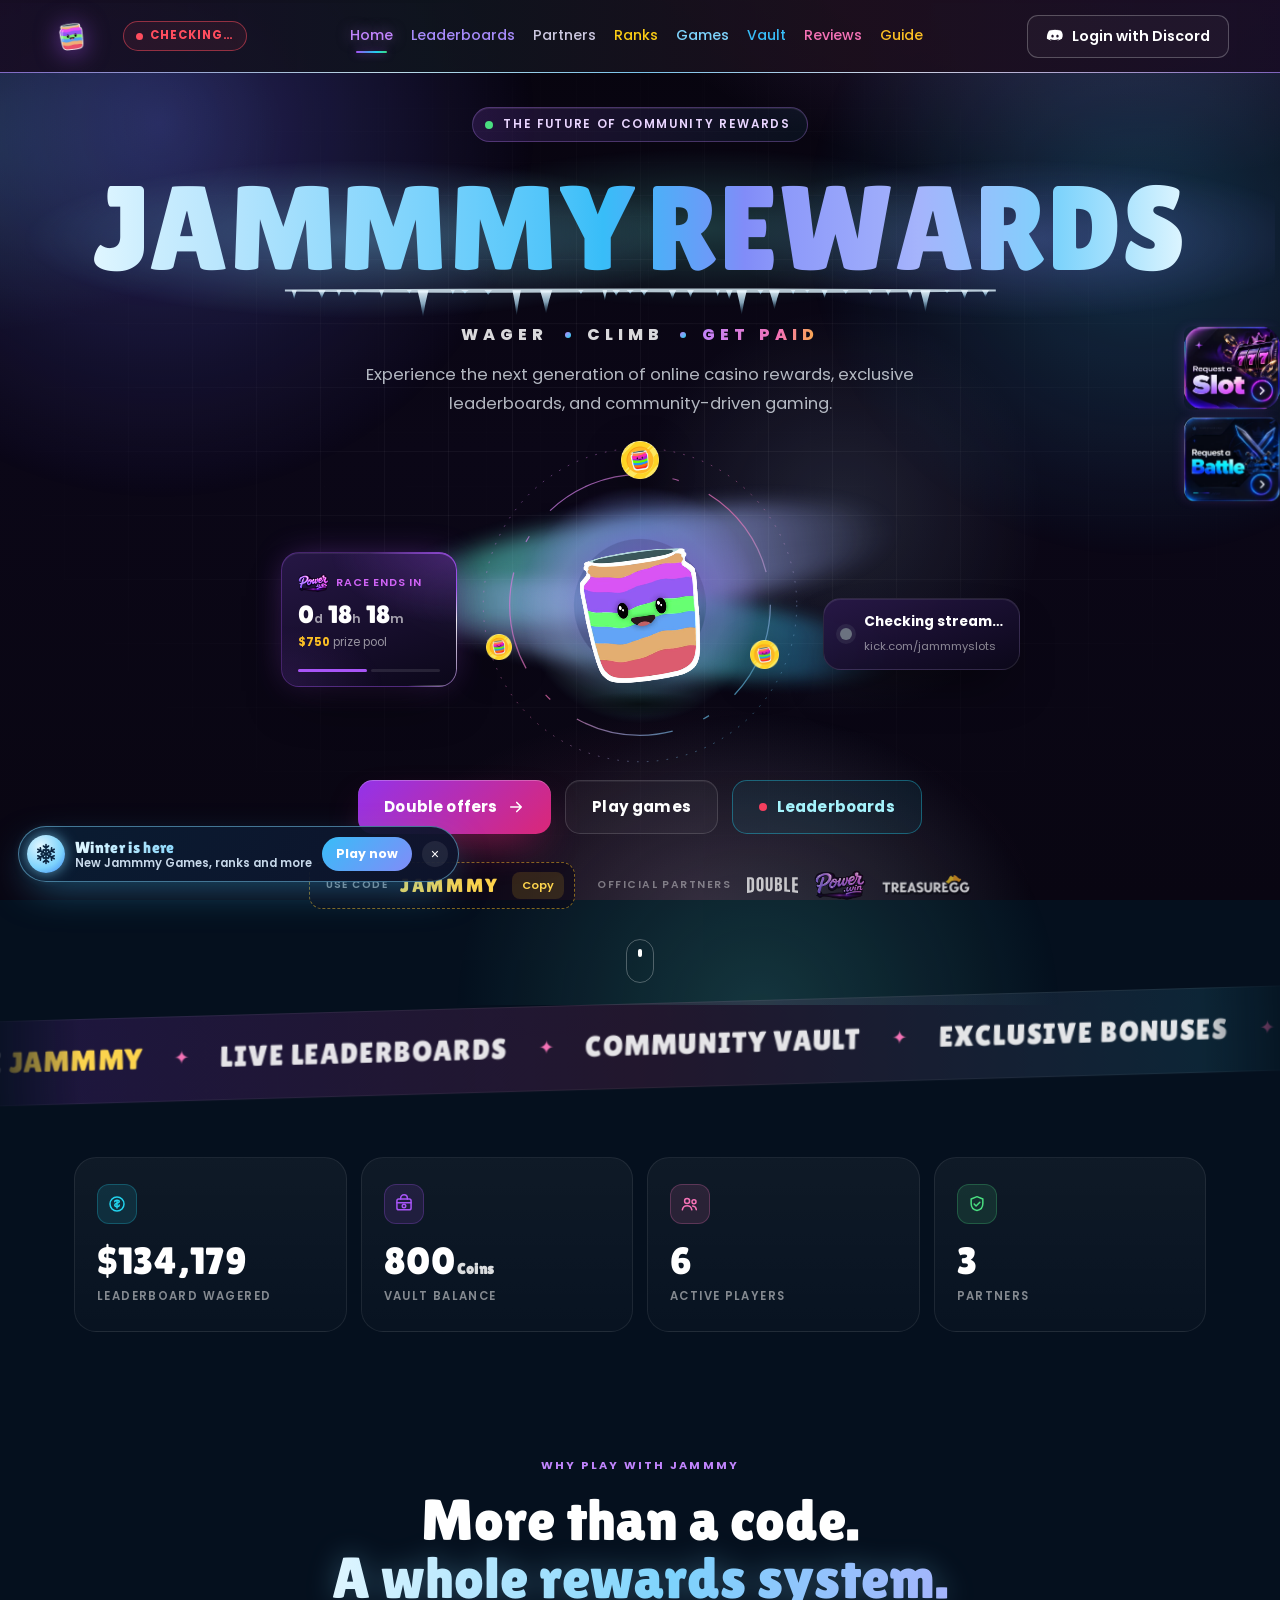
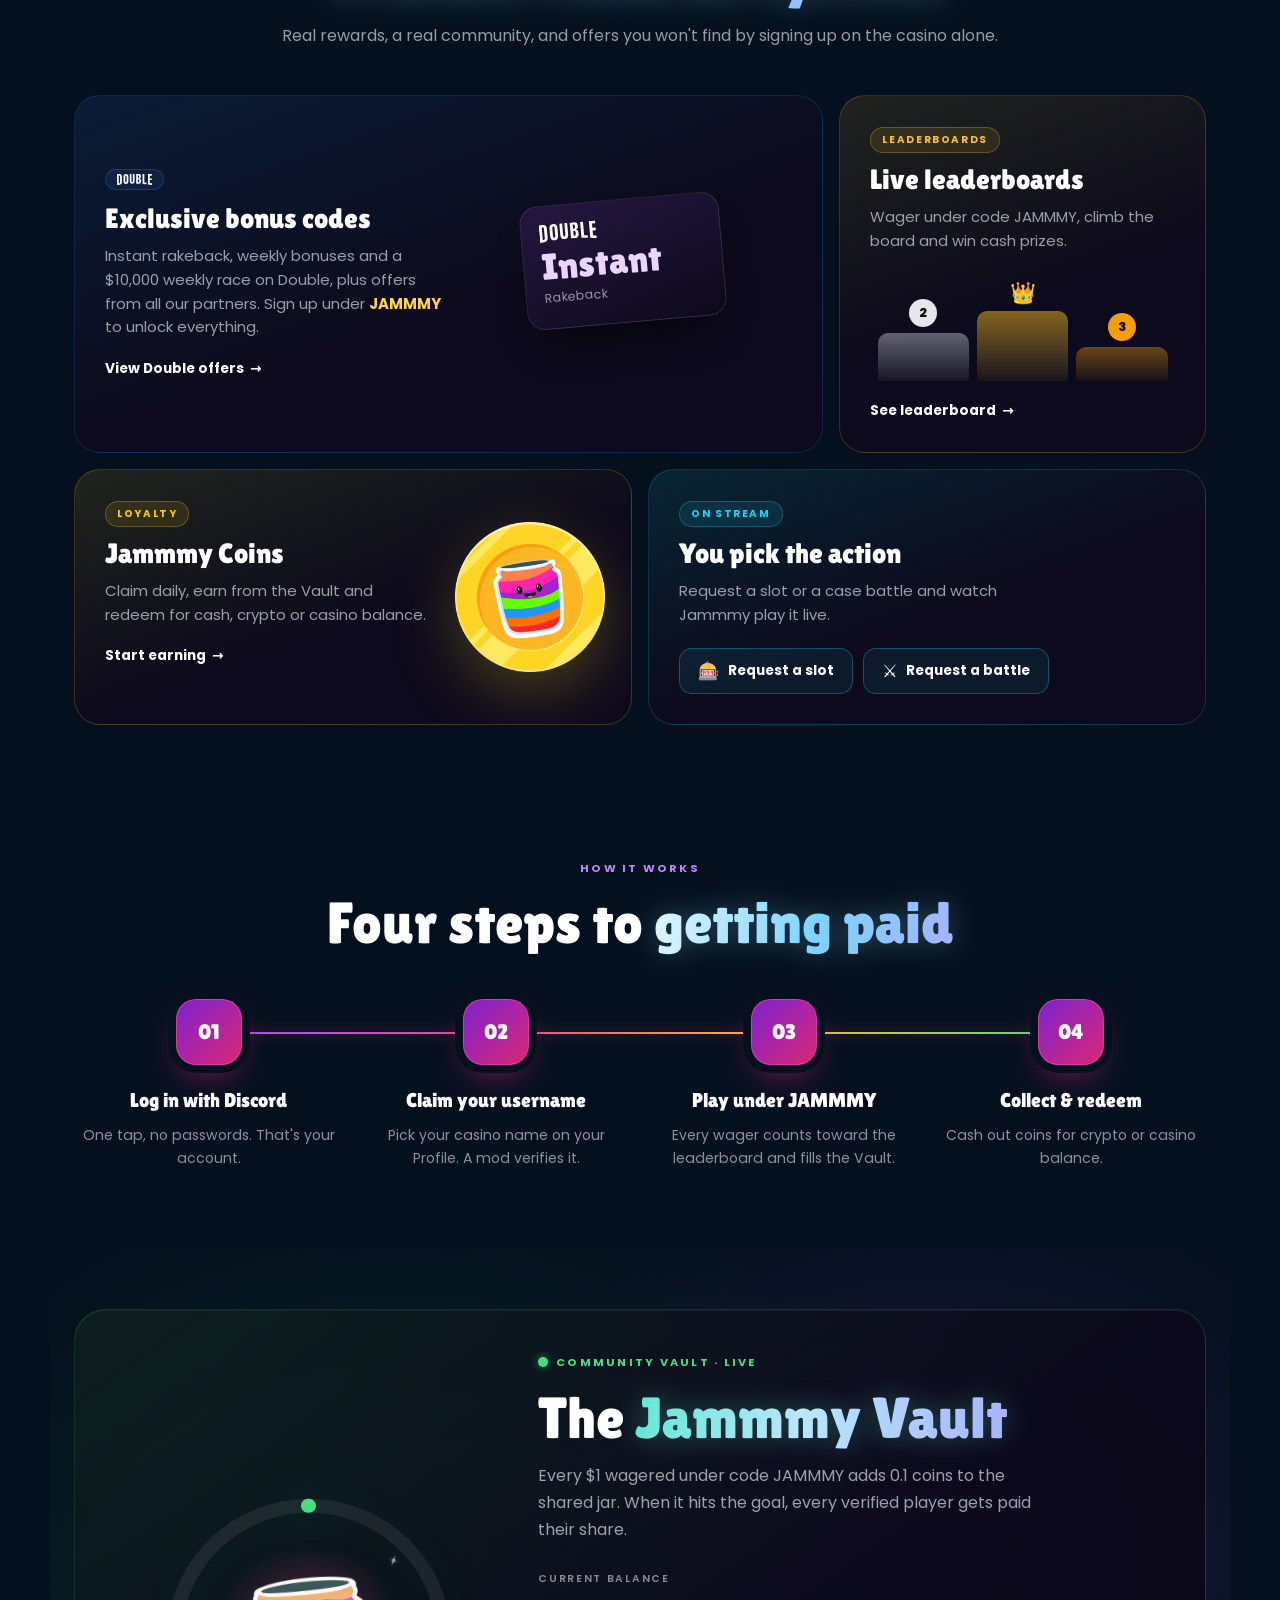
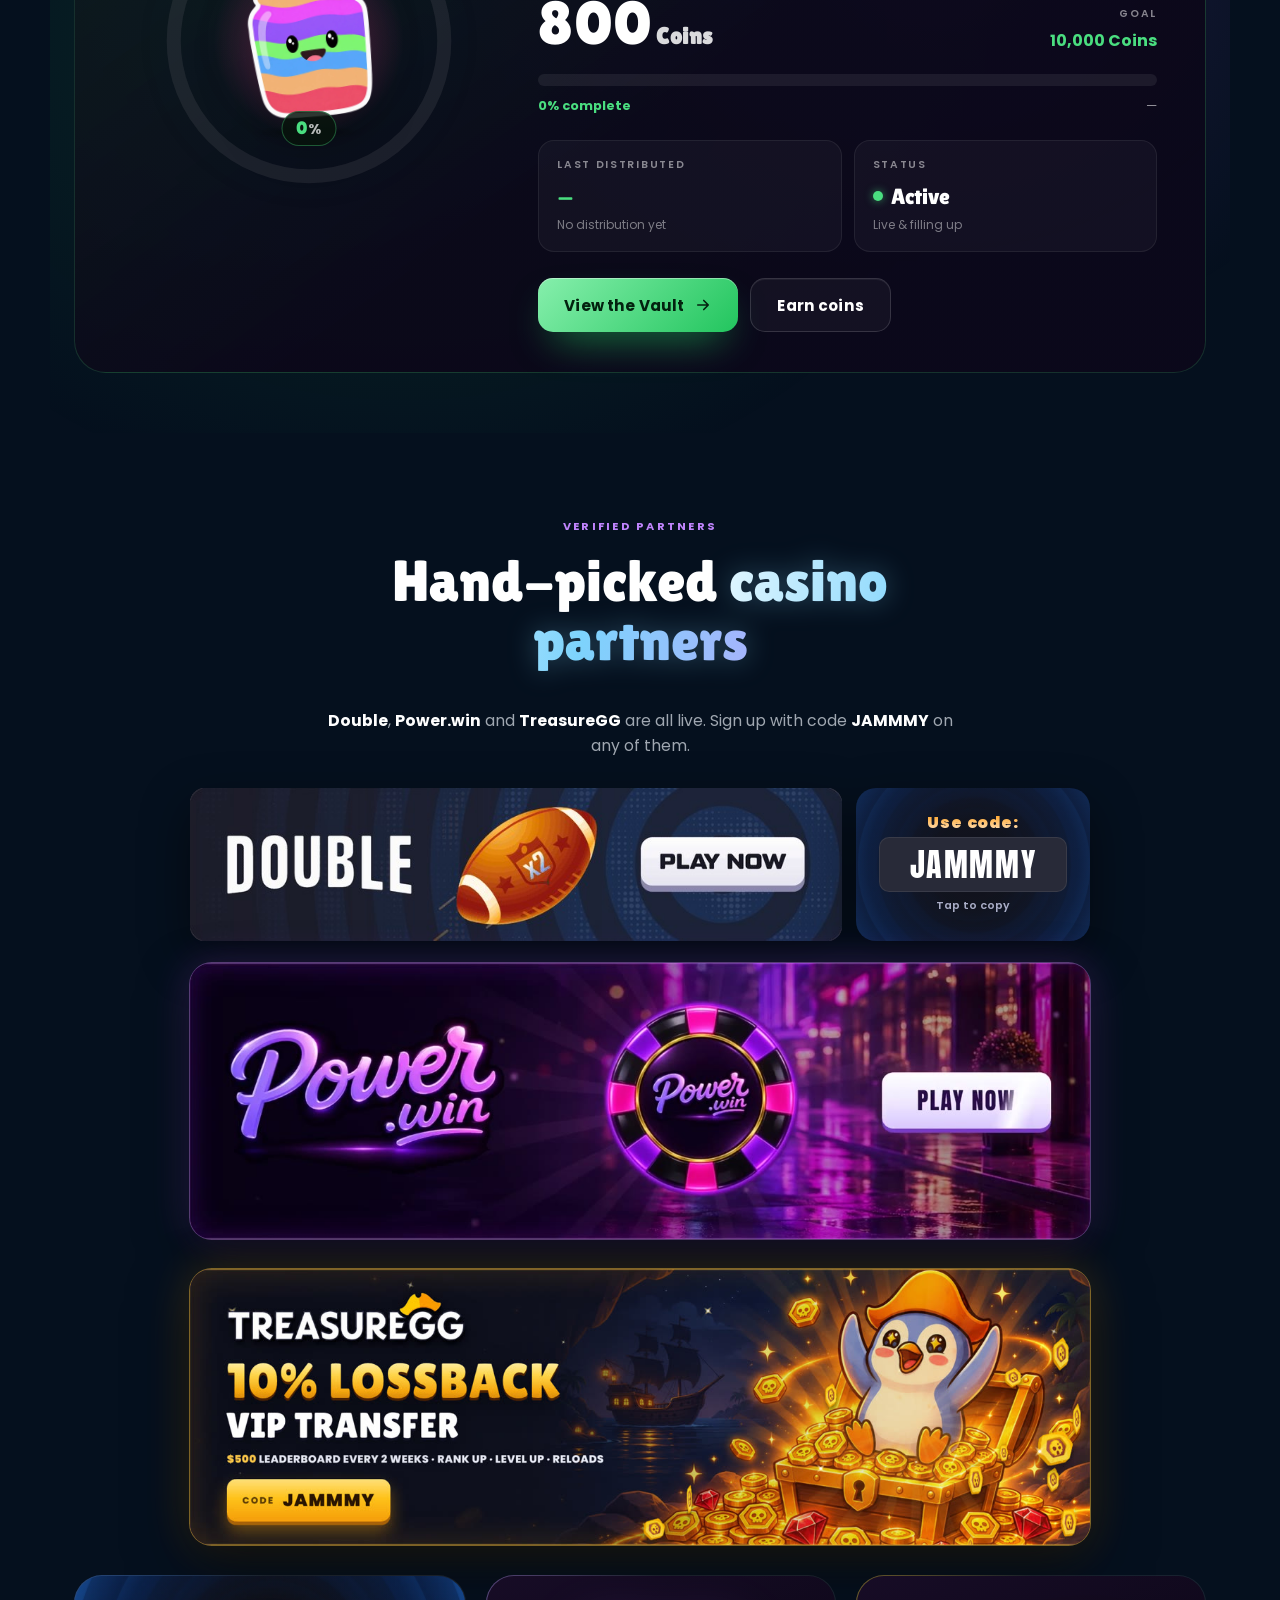
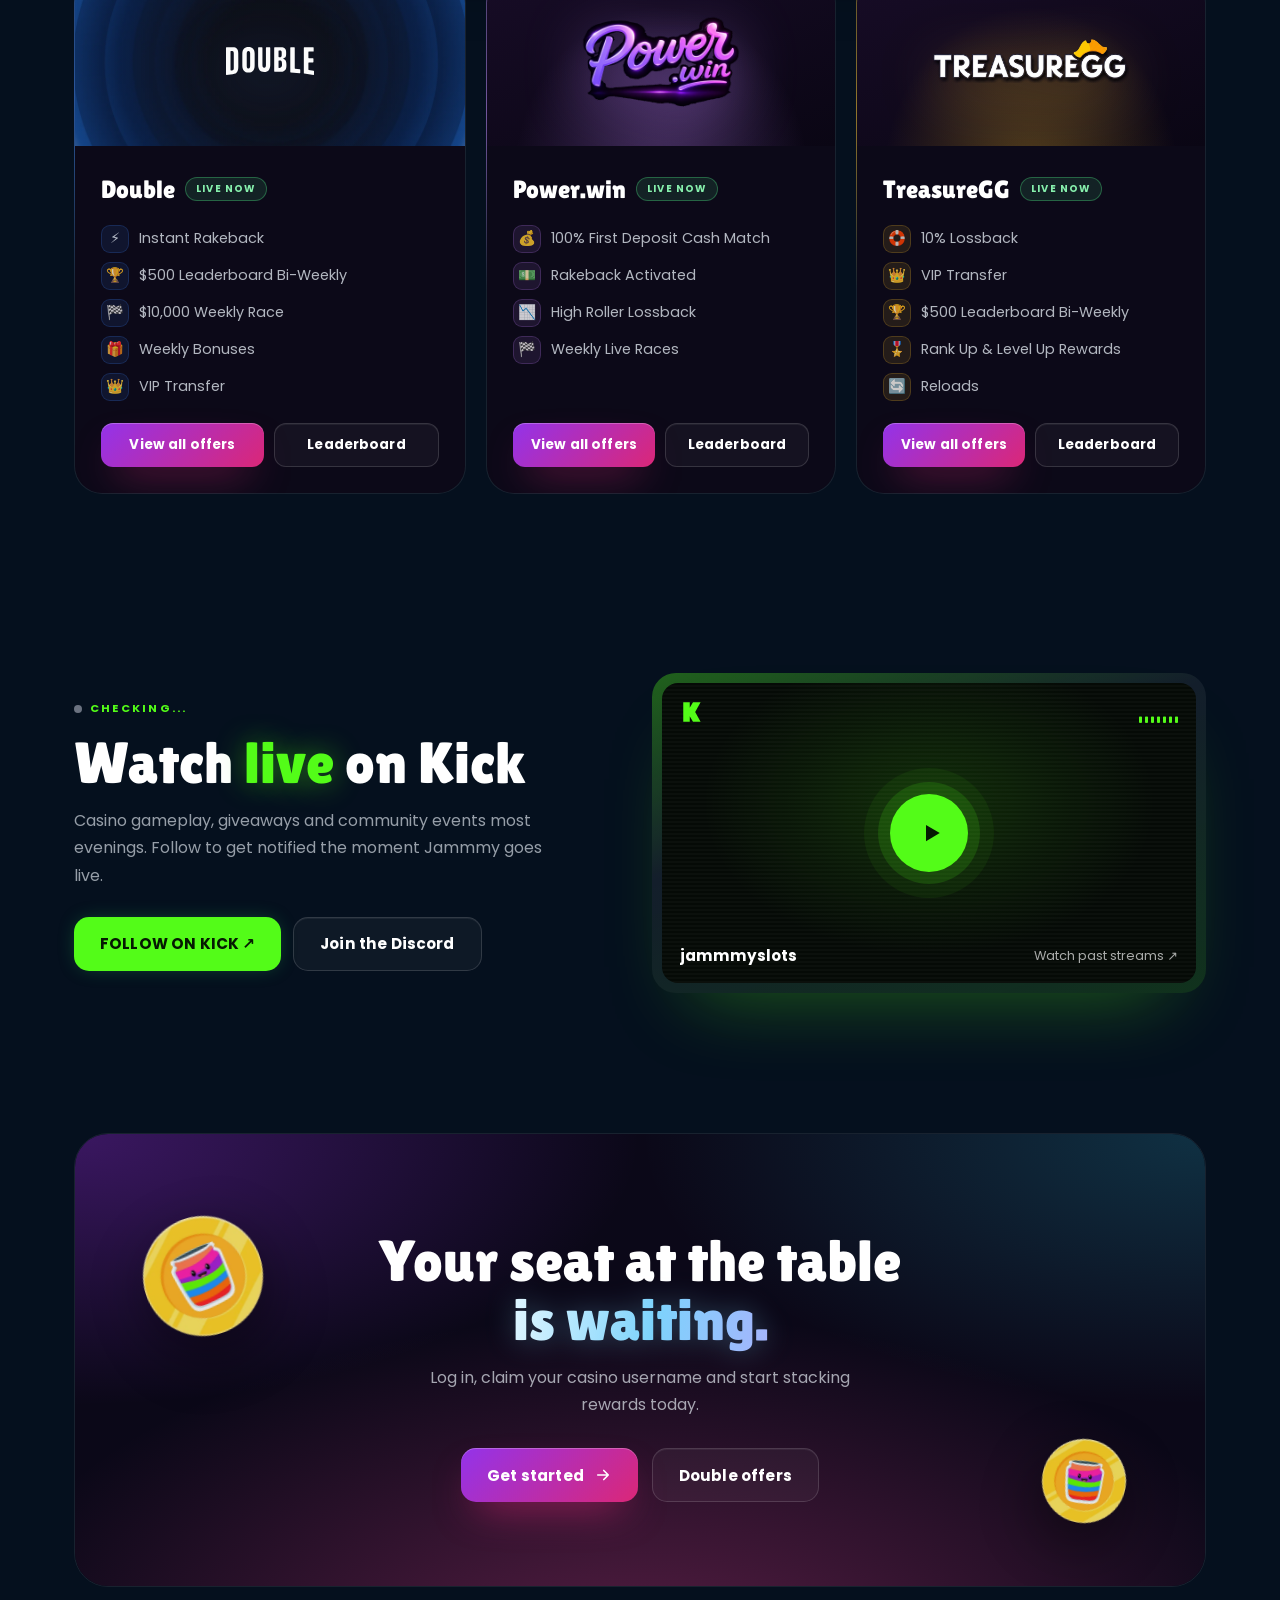
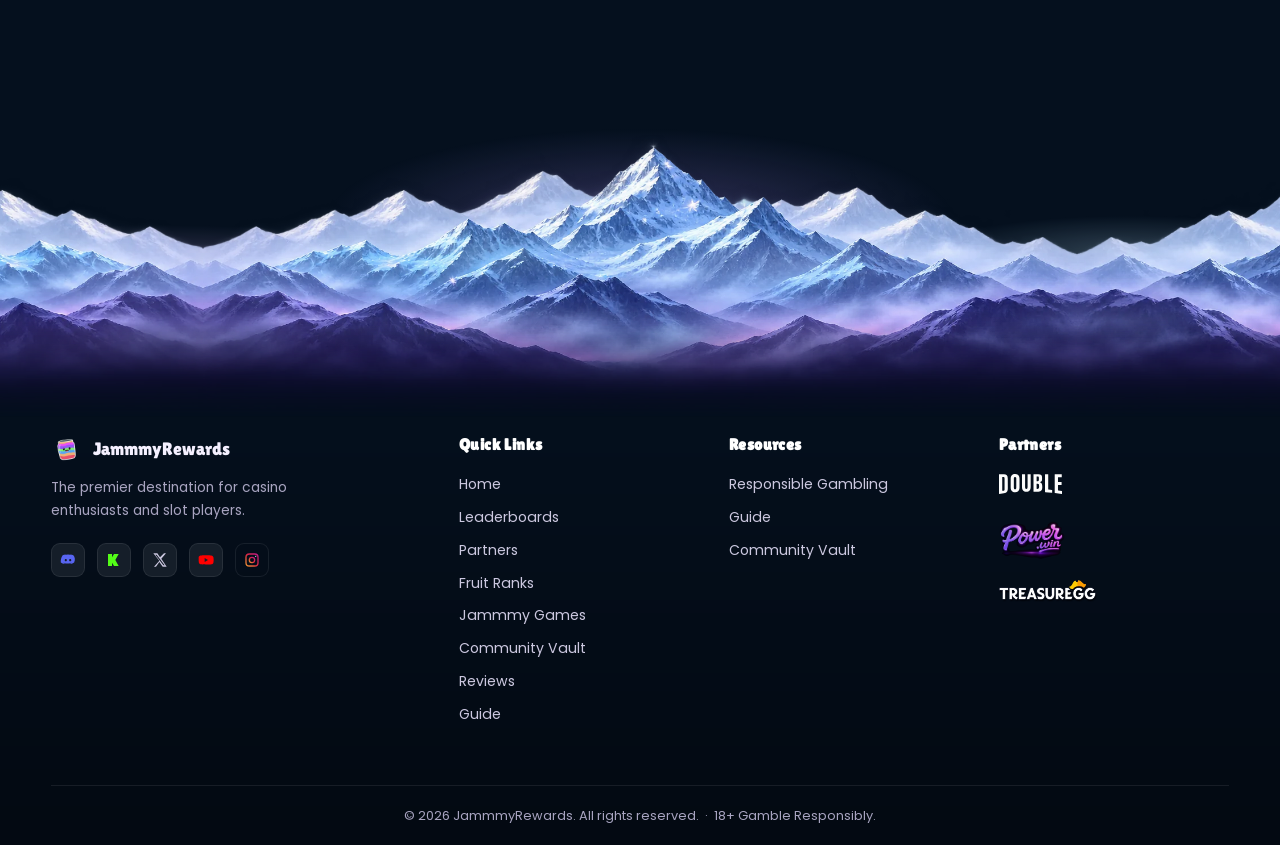
==== index.html @ 53099229 "Add files via upload" ====
<!DOCTYPE html>
<html lang="en">
<head>
<meta name="robots" content="index,follow,max-image-preview:large">
<meta charset="UTF-8">
<meta name="viewport" content="width=device-width, initial-scale=1">
<title>JammmyRewards | Jammmy's Casino Rewards, Leaderboards & Code JAMMMY</title>
<meta name="description" content="JammmyRewards is the official rewards site of Kick streamer Jammmy. Use code JAMMMY for exclusive casino bonuses, leaderboards, fruit ranks, Jammmy Coins, games and giveaways.">
<link rel="canonical" href="https://jammmyrewards.com/">
<meta name="theme-color" content="#0a0613">
<script type="application/ld+json">{"@context":"https://schema.org","@graph":[{"@type":"WebSite","@id":"https://jammmyrewards.com/#website","url":"https://jammmyrewards.com/","name":"JammmyRewards","alternateName":["Jammmy Rewards","Jammy Rewards","JammmySlots"],"description":"Official rewards site of Kick streamer Jammmy: casino bonuses with code JAMMMY, leaderboards, ranks and giveaways.","inLanguage":"en","publisher":{"@id":"https://jammmyrewards.com/#org"}},{"@type":"Organization","@id":"https://jammmyrewards.com/#org","name":"JammmyRewards","url":"https://jammmyrewards.com/","logo":"https://jammmyrewards.com/favicon-512.png","sameAs":["https://kick.com/jammmyslots","https://youtube.com/@jammmyslots","https://x.com/jammmyslots","https://www.instagram.com/code_jammmy","https://discord.gg/jammmy"]}]}</script>

<!-- Favicon -->
<link rel="icon" type="image/png" sizes="16x16" href="favicon-16.png">
<link rel="icon" type="image/png" sizes="32x32" href="favicon-32.png">
<link rel="icon" type="image/png" sizes="48x48" href="favicon-48.png">
<link rel="icon" type="image/png" sizes="192x192" href="favicon-192.png">
<link rel="icon" type="image/png" sizes="512x512" href="favicon-512.png">
<link rel="shortcut icon" href="favicon.ico">
<link rel="apple-touch-icon" sizes="180x180" href="apple-touch-icon.png">
<link rel="manifest" href="manifest.webmanifest">

<!-- Open Graph / social share preview -->
<meta property="og:type" content="website">
<meta property="og:url" content="https://jammmyrewards.com/">
<meta property="og:title" content="JammmyRewards — Community Casino Rewards">
<meta property="og:description" content="Exclusive casino bonuses, leaderboards, raffles and loyalty rewards. Sign up under JAMMMY to unlock everything.">
<meta property="og:image" content="https://jammmyrewards.com/og-share.jpg?v=3">
<meta property="og:image:width" content="1200">
<meta property="og:image:height" content="630">
<meta property="og:site_name" content="JammmyRewards">

<!-- Twitter/X card -->
<meta name="twitter:card" content="summary_large_image">
<meta name="twitter:title" content="JammmyRewards — Community Casino Rewards">
<meta name="twitter:description" content="Exclusive casino bonuses, leaderboards, raffles and loyalty rewards. Sign up under JAMMMY to unlock everything.">
<meta name="twitter:image" content="https://jammmyrewards.com/og-share.jpg?v=3">

<link rel="preconnect" href="https://fonts.googleapis.com">
<link rel="preconnect" href="https://fonts.gstatic.com" crossorigin>
<link href="https://fonts.googleapis.com/css2?family=Anton&family=Lilita+One&family=Pirata+One&family=Poppins:wght@400;600;700&display=swap" rel="stylesheet" media="print" onload="this.media='all'">
<style>
:root{
  --bg:#05101e;
  --bg2:#0a1a30;
  --panel:#100a1f;
  --panel-2:#150d2c;
  --line:rgba(255,255,255,.08);
  --line-2:rgba(168,85,247,.32);
  --text:#f5f0ff;
  --muted:#ccc8e0;
  --faint:#a8a4c0;
  --purple:#a855f7;
  --purple-d:#7c3aed;
  --neon-purple:#b56fff;
  --neon-pink:#ff3db6;
  --neon-cyan:#22d3ee;
  --neon-green:#4ade80;
  --neon-gold:#fbbf24;
  --pink:#ff3db6;
  --cyan:#22d3ee;
  --green:#3ddc84;
  --gold:#ffc83d;
  --red:#ff4d5e;
  --pg:linear-gradient(135deg,#9333ea,#c026d3);
  --pg2:linear-gradient(135deg,#a855f7,#7c3aed);
  --rainbow:linear-gradient(90deg,#a855f7,#5b8def,#22d3ee,#3ddc84,#ffd23d,#ff7a3d,#ff3db6);
  --r:16px;
  --glow-purple:0 0 40px rgba(168,85,247,.35);
  --glow-gold:0 0 40px rgba(251,191,36,.35);
  --glow-cyan:0 0 40px rgba(34,211,238,.35);
}
*{box-sizing:border-box;margin:0;padding:0}
html{scroll-behavior:smooth}
body{
  font-family:'Poppins',system-ui,sans-serif;background:var(--bg);color:var(--text);
  line-height:1.55;overflow-x:hidden;-webkit-font-smoothing:antialiased;
}
/* Buttons don't inherit page text color by default in most browsers — without this, any
   button that doesn't set its own explicit `color` falls back to the browser's default button
   text color instead of the site's theme, which reads as dim/washed-out gray on this dark
   background. This was the actual cause of the unreadable "Upgrader" tab label. Several other
   buttons on the site had the same latent gap (.copybtn, .lc-btn, .loy2-btn, .outline-btn,
   .vbtn, .vp-btn, .wl-kick-btn), so fixing it once globally here instead of patching each one
   individually — any button-specific color rule elsewhere still simply overrides this. */
button{color:inherit}
/* layered background */
#stars{position:fixed;inset:0;z-index:-3;pointer-events:none}
/* Back to top button -- adapted from the same pattern used on jakerewards.com, recolored
   to this site's purple/sky-blue palette instead of gold. */
#back-to-top{
  position:fixed;bottom:90px;right:22px;
  width:48px;height:48px;border-radius:14px;
  background:rgba(17,10,32,.85);
  backdrop-filter:blur(12px);-webkit-backdrop-filter:blur(12px);
  border:1px solid rgba(168,85,247,.35);
  color:#a855f7;font-size:0;
  display:flex;align-items:center;justify-content:center;
  cursor:pointer;z-index:998;
  opacity:0;transform:translateY(14px) scale(.92);
  transition:opacity .3s ease,transform .3s cubic-bezier(.2,.8,.2,1),box-shadow .25s ease,border-color .25s ease;
  box-shadow:0 4px 20px rgba(0,0,0,.5),0 0 0 0 rgba(168,85,247,0);
  pointer-events:none;
}
#back-to-top::before{
  content:"";display:block;width:14px;height:14px;
  border-left:2.5px solid #a855f7;border-top:2.5px solid #a855f7;
  transform:rotate(45deg) translate(2px,2px);border-radius:1px;
}
#back-to-top.visible{opacity:1;transform:translateY(0) scale(1);pointer-events:auto}
#back-to-top:hover{
  border-color:rgba(168,85,247,.8);
  box-shadow:0 6px 30px rgba(0,0,0,.6),0 0 22px rgba(168,85,247,.3);
  transform:translateY(-3px) scale(1.04);
  background:rgba(24,14,42,.92);
}
#back-to-top:active{transform:translateY(0) scale(.97)}
@media(min-width:561px){#back-to-top{bottom:32px;right:28px}}
@media(max-width:560px){#back-to-top{bottom:calc(22px + env(safe-area-inset-bottom, 0px));right:14px;width:42px;height:42px}}
/* Simple sky-blue ambient background, replacing the snowflake particle animation --
   3 large soft blurred circles that slowly drift, in sky blue instead of gold. The blur
   filter is applied once and never animated (only transform moves), same "static filter +
   cheap transform-only animation" pattern already established elsewhere on the site for
   good reason -- animating a blurred element's size/position directly is expensive, moving
   an already-blurred static shape via transform is cheap. */
.ambient-glow-blob{position:fixed;border-radius:50%;filter:blur(90px);pointer-events:none;z-index:-2}
.ambient-glow-blob.b1{width:420px;height:420px;top:-10%;left:-8%;background:rgba(56,189,248,.18);animation:driftBlobA 22s ease-in-out infinite}
.ambient-glow-blob.b2{width:360px;height:360px;bottom:-12%;right:-6%;background:rgba(14,165,233,.16);animation:driftBlobB 26s ease-in-out infinite}
.ambient-glow-blob.b3{width:300px;height:300px;top:40%;left:60%;background:rgba(125,211,252,.14);animation:driftBlobC 20s ease-in-out infinite}
@keyframes driftBlobA{0%,100%{transform:translate(0,0)}50%{transform:translate(60px,40px)}}
@keyframes driftBlobB{0%,100%{transform:translate(0,0)}50%{transform:translate(-50px,-30px)}}
@keyframes driftBlobC{0%,100%{transform:translate(0,0)}50%{transform:translate(-40px,50px)}}
@media(max-width:640px){.ambient-glow-blob{display:none}}
body::before{content:"";position:fixed;inset:0;z-index:-2;pointer-events:none;
  background:
   radial-gradient(1000px 600px at 80% -10%,rgba(168,85,247,.22),transparent 60%),
   radial-gradient(800px 500px at -5% 10%,rgba(91,141,239,.15),transparent 55%),
   radial-gradient(600px 400px at 50% 80%,rgba(244,114,182,.08),transparent 60%),
   radial-gradient(500px 300px at 90% 90%,rgba(34,211,238,.07),transparent 60%),
   linear-gradient(180deg,var(--bg),var(--bg2));}
body::after{content:"";position:fixed;inset:0;z-index:-1;pointer-events:none;opacity:.5;
  background-image:linear-gradient(rgba(255,255,255,.025) 1px,transparent 1px),
                   linear-gradient(90deg,rgba(255,255,255,.025) 1px,transparent 1px);
  background-size:54px 54px;mask-image:radial-gradient(circle at 50% 30%,#000,transparent 85%)}
.display{font-family:'Lilita One','Arial Black','Impact',system-ui,sans-serif;letter-spacing:.5px;font-weight:400}
.wrap{width:min(1180px,92vw);margin:0 auto}
main{position:relative;z-index:2}
a{color:inherit;text-decoration:none}
img{max-width:100%}

/* ===== NAV ===== */
/* backdrop-filter removed — it's one of the most expensive CSS properties for scroll
   performance (forces a full re-blur of whatever's scrolling underneath, every frame, for
   as long as it's visible), and this nav is sticky/always on screen during every scroll on
   every page. Compensated with a more opaque solid background instead, which gets a similar
   "distinct from content behind it" effect via simple alpha blending — much cheaper, no
   continuous sampling required. */
nav{position:sticky;top:0;z-index:62;transform:translateZ(0);
  background:rgba(9,6,15,.94);border-bottom:1px solid var(--line)}
.nav-in{display:flex;align-items:center;gap:22px;height:72px}
.brand{display:flex;align-items:center;gap:10px;font-family:'Lilita One','Arial Black','Impact',system-ui,sans-serif;font-size:1.15rem}
/* Visible "back to home" affordance for mobile — the site swaps sections via JS rather than
   real page loads, so there was previously no back button at all once you navigated away from
   home (the native browser back button now works too, via the history/popstate wiring in the
   nav() function, but this stays visible/obvious without relying on users knowing to use a
   swipe gesture). Hidden on desktop where the full nav links are always visible anyway. */
.mob-back{display:none;background:rgba(255,255,255,.06);border:1px solid var(--line);color:#fff;
  width:34px;height:34px;border-radius:10px;align-items:center;justify-content:center;cursor:pointer;
  flex:none;transition:.2s}
.mob-back:hover{background:rgba(255,255,255,.12)}
.brand span{background:var(--rainbow);background-size:300% auto;-webkit-background-clip:text;background-clip:text;color:transparent;filter:drop-shadow(0 0 10px rgba(168,85,247,.35))}
/* Was animating filter:drop-shadow() forever on the logo icon -- present on every single
   page, so this ran everywhere, always. Confirmed via FPS profiling as a real contributor
   to the site-wide slowdown (filter animations force a re-blur every frame, unlike cheap
   transform/opacity ones). Static glow instead -- still has real presence, zero repaint cost. */
.brand svg{width:34px;height:34px;filter:drop-shadow(0 0 14px rgba(168,85,247,.6))}
/* Was plain inline text next to the logo with no real container — wrapped onto two lines
   ("Not" / "Live") in the cramped nav bar, which read as broken. Redesigned as a proper
   pill badge matching the same style already used for the "LIVE STREAMS" tag elsewhere on
   the site, with white-space:nowrap and flex:none so it can never wrap or get squeezed. */
.notlive{display:inline-flex;align-items:center;gap:7px;border:1.5px solid rgba(255,77,94,.5);
  border-radius:99px;padding:5px 12px;font-size:.72rem;font-weight:700;letter-spacing:.08em;
  text-transform:uppercase;color:var(--red);margin-left:16px;white-space:nowrap;flex:none;background:rgba(255,77,94,.08)}
.notlive .d{width:7px;height:7px;border-radius:50%;background:var(--red);box-shadow:0 0 0 0 rgba(255,77,94,.6);animation:pulse 1.8s infinite;flex:none}
@media(max-width:520px){.notlive{padding:4px 9px;font-size:.65rem;gap:5px}.notlive .d{width:6px;height:6px}}
/* Was permanently hardcoded to "Not Live" in the HTML with zero JS ever touching it --
   completely disconnected from initKickStream()'s real Kick API check, which only ever
   updated the separate Kick card elsewhere on the page. The two could disagree indefinitely
   since neither knew the other existed. This is the live-state look; .notlive itself stays
   the not-live look, and initKickStream() now toggles between them from one shared check. */
.notlive.is-live{border-color:rgba(74,222,128,.5);color:#4ade80;background:rgba(74,222,128,.08)}
.notlive.is-live .d{background:#4ade80;box-shadow:0 0 8px rgba(74,222,128,.6);animation:none}
.nav-links{display:flex;gap:2px;margin:0 auto;flex-wrap:nowrap;position:relative}
/* Request a Slot / Request a Battle only existed as the floating .sidetabs buttons on the
   right edge of the screen -- which are (correctly) hidden entirely on mobile to avoid
   cluttering a narrow layout, but nothing replaced them there, so those two pages had no
   way to be reached on mobile at all. Added to the mobile hamburger menu specifically
   (hidden here on desktop, shown inside the existing @media(max-width:820px) block below)
   rather than the desktop nav bar, since desktop already has the sidebar buttons and
   showing both there would just be a duplicate entry point. */
.mob-only-link{display:none}
.nav-links a{position:relative;padding:8px 11px;border-radius:9px;font-weight:500;font-size:.88rem;color:var(--muted);cursor:pointer;transition:.2s;white-space:nowrap}
.nav-links a:hover{color:var(--text);background:rgba(255,255,255,.04)}
/* Active link's text color moved here from a second, later !important rule that was
   silently overriding a plain white color declared elsewhere — consolidated into one
   place instead of two competing definitions. */
.nav-links a.active{color:var(--neon-purple);text-shadow:0 0 14px rgba(192,132,252,.5)}
/* Single persistent sliding indicator instead of a per-link ::after underline that
   popped in/out abruptly on every nav change with no motion between positions — this
   one glides smoothly to the newly active link (position set by JS in updateNavIndicator(),
   called from showPage()). transition on left/width isn't purely GPU-composited, but this
   is a tiny 2px-tall element that only moves on the rare occasion someone clicks nav (not
   a continuous/looping animation), so the cost is negligible — a different situation from
   the always-running box-shadow loops removed earlier. */
.nav-indicator{position:absolute;bottom:2px;height:2px;border-radius:2px;
  background:var(--rainbow);background-size:200%;
  box-shadow:0 0 8px rgba(168,85,247,.6);pointer-events:none;
  transition:left .4s cubic-bezier(.22,1,.36,1),width .4s cubic-bezier(.22,1,.36,1);}
.socials{display:flex;gap:13px;align-items:center;color:var(--muted)}
.socials a{transition:.2s;display:grid;place-items:center}
.socials a:hover{color:#fff;transform:translateY(-2px)}
.socials svg{width:19px;height:19px}
.login{display:flex;align-items:center;gap:8px;border:1px solid rgba(255,255,255,.25);background:rgba(255,255,255,.03);
  color:#fff;font-weight:600;font-size:.9rem;padding:10px 18px;border-radius:11px;cursor:pointer;transition:.2s;font-family:'Poppins'}
.login:hover{background:#fff;color:#1a0b2e;border-color:#fff}
.login svg{width:18px;height:18px}
/* Logged-in user pill, replaces the login button once authenticated */
.user-pill{display:flex;align-items:center;gap:9px;border:1px solid rgba(168,85,247,.4);background:rgba(168,85,247,.08);
  padding:6px 14px 6px 6px;border-radius:11px;cursor:pointer;position:relative;font-family:'Poppins';flex-shrink:0}
/* Was getting squeezed by the nav's flex layout when the pill's natural content width grew
   (a long username + a 6-figure coin balance), clipping the coin figure -- confirmed via
   direct scrollWidth/clientWidth measurement. Protects the whole pill and its wrapper from
   ever shrinking below their content size regardless of how tight the rest of the nav is. */
#authArea{flex-shrink:0}
.user-pill img{width:30px;height:30px;border-radius:50%;display:block}
.user-pill .up-name{color:#fff;font-weight:600;font-size:.88rem}
.user-pill .up-coins{color:#fbbf24;font-weight:700;font-size:.82rem;display:flex;align-items:center;gap:3px;white-space:nowrap;flex-shrink:0}
/* Jammmy Coin icon -- used everywhere a coin balance is shown, replacing the plain 🪙
   emoji. Explicit size + !important since it sits inside several different contexts
   (nav pill, admin rows, profile balance) that each have their own broader `img` rules. */
.coin-icon{width:18px!important;height:18px!important;border-radius:0!important;vertical-align:-3px;display:inline-block!important;object-fit:contain}
.user-menu{position:absolute;top:calc(100% + 8px);right:0;background:#0d0818;border:1px solid rgba(168,85,247,.3);
  border-radius:12px;padding:8px;min-width:170px;box-shadow:0 14px 34px -10px rgba(0,0,0,.6);z-index:120;display:none}
.user-menu.open{display:block}
.user-menu button{width:100%;text-align:left;background:none;border:0;color:var(--text);font-family:'Poppins';
  font-size:.86rem;padding:9px 10px;border-radius:8px;cursor:pointer}
.user-menu button:hover{background:rgba(255,255,255,.06)}
.burger{display:none;background:none;border:0;color:#fff;cursor:pointer}

/* ===== SIDE TABS ===== */
.sidetabs{position:fixed;right:0;top:46%;transform:translateY(-50%);z-index:55;display:flex;flex-direction:column;gap:8px;will-change:transform}
.sidetab{width:96px;background:rgba(9,6,15,.92);border:1px solid rgba(168,85,247,.3);
  border-right:0;border-radius:8px 0 0 8px;padding:0;text-align:center;cursor:pointer;
  box-shadow:-3px 0 14px -6px rgba(168,85,247,.45);
  transition:transform .22s ease,border-color .22s,box-shadow .22s;
  will-change:transform;backface-visibility:hidden;-webkit-backface-visibility:hidden;
  transform:translateX(0) translateZ(0);overflow:hidden;display:block;text-decoration:none}
.sidetab:hover{transform:translateX(-5px) translateZ(0);border-color:var(--neon-purple);
  box-shadow:-6px 0 20px -6px rgba(168,85,247,.7)}
.sidetab.battle:hover{border-color:var(--neon-pink);box-shadow:-6px 0 20px -6px rgba(244,114,182,.7)}

/* ===== PAGES ===== */
.page{display:none;animation:pageIn .5s ease}
.page.show{display:block}
@keyframes pageIn{from{opacity:0;transform:translateY(18px) scale(.99)}to{opacity:1;transform:none}}
/* Site-wide flowing gradient keyframe — referenced by 16+ elements (nav underline, pill border,
   wordmark, stat numbers, vault bar, card accents, section headings) that were all rendering as
   STATIC gradients because this keyframe was missing entirely. Restoring it brings all of them
   to life at once. */
@keyframes rainbowShift{0%{background-position:0% 50%}50%{background-position:100% 50%}100%{background-position:0% 50%}}
/* ── EXTRA GLOW KEYFRAMES ── */
@keyframes floatUp{0%,100%{transform:translateY(0)}50%{transform:translateY(-8px)}}
@keyframes pulseGlow{0%,100%{filter:drop-shadow(0 0 8px rgba(168,85,247,.4))}50%{filter:drop-shadow(0 0 22px rgba(168,85,247,.8))}}
/* Referenced by .wl-tag-dot and .notlive .d but never actually defined -- both "pulsing"
   status dots have silently done nothing this whole time. Cheap opacity-only breathing
   effect (not box-shadow/filter, consistent with the performance work done earlier). */
@keyframes pulse{0%,100%{opacity:1}50%{opacity:.35}}
@keyframes textFlicker{0%,95%,100%{opacity:1}96%,99%{opacity:.85}}
@keyframes scanline{0%{transform:translateY(-100%)}100%{transform:translateY(100vh)}}
@keyframes coinSpin{0%{transform:translate(-50%,0) scale(0) rotateY(0deg)}20%{transform:translate(-50%,-60px) scale(1.1) rotateY(180deg);opacity:1}80%{transform:translate(-50%,-60px) scale(1) rotateY(540deg);opacity:1}100%{transform:translate(-50%,0) scale(0) rotateY(720deg);opacity:0}}
@keyframes neonPulseGreen{
  0%,100%{filter:brightness(1) drop-shadow(0 0 10px rgba(74,222,128,.55))}
  50%{filter:brightness(1.12) drop-shadow(0 0 18px rgba(74,222,128,.85))}
}
@keyframes neonPulsePink{
  0%,100%{filter:brightness(1) drop-shadow(0 0 10px rgba(244,114,182,.55))}
  50%{filter:brightness(1.12) drop-shadow(0 0 18px rgba(244,114,182,.85))}
}
@keyframes neonPulseCyan{
  0%,100%{filter:brightness(1) drop-shadow(0 0 10px rgba(34,211,238,.55))}
  50%{filter:brightness(1.12) drop-shadow(0 0 18px rgba(34,211,238,.85))}
}
/* "Radium" CTA treatment for the Verified Partners Claim Bonus buttons — bright toxic-green
   glow with dark high-contrast text (like hazard signage) instead of the previous cyan/pink,
   since a saturated electric green reads as far more "shoot out at you" against this
   purple-heavy dark theme than another cool tone would. Pulsing glow + a moving sheen sweep
   layered on top for a genuine "alive" neon-sign feel. */
.vp-btn-radium{
  background:linear-gradient(135deg,#d4ff00,#8aff00 55%,#39ff6a);
  color:#0a1400;
  border:1px solid rgba(212,255,0,.65);
  position:relative;overflow:hidden;
  box-shadow:0 0 22px rgba(163,230,53,.75),0 0 42px rgba(163,230,53,.4),0 8px 24px -8px rgba(0,0,0,.6);
}
/* Was animating background-position forever on all 4 "Claim Bonus" buttons simultaneously
   -- confirmed via profiling as a real contributor to the site-wide FPS drop. Same visual
   sweep, now driven by transform (GPU-composited, no repaint) instead. */
.vp-btn-radium::after{
  content:'';position:absolute;top:0;left:0;width:60%;height:100%;pointer-events:none;
  background:linear-gradient(100deg,transparent 20%,rgba(255,255,255,.65) 50%,transparent 80%);
  transform:translateX(-180%);
  animation:radiumSheen 3.4s ease-in-out infinite;
}
.vp-btn-radium:hover{filter:brightness(1.1) !important}
@keyframes radiumSheen{
  0%{transform:translateX(-180%)}
  55%,100%{transform:translateX(280%)}
}
/* Was an animated "breathing" glow on the partner cards, always-on even at rest — animating
   box-shadow forces a full repaint of the card every frame it's running, which combined with
   4 other similar looping box-shadow animations elsewhere on the page was a real contributor
   to scroll jank (box-shadow is not a cheap GPU-composited property like transform/opacity).
   Kept as a static glow instead — still looks intentional, no ongoing per-frame cost. Hover's
   existing (stronger, !important) glow still takes over on top of this when hovered. */
.vp-card{box-shadow:0 4px 36px rgba(168,85,247,.16)}
/* Shine sweep for vp-card/vault-card/pod — these three had no existing ::after (unlike
   rcard/bcard/lobby-card/lb2-pod/loy2-card, each fixed or confirmed fine in place above),
   so adding one here is safe rather than risking silently overriding something. Uses
   transform, not left/background-position, so it's fully GPU-composited. */
.vp-card,.vault-card,.pod{position:relative;overflow:hidden}
.vp-card::after,.vault-card::after,.pod::after{
  content:'';position:absolute;top:0;left:-100%;width:60%;height:100%;
  background:linear-gradient(100deg,transparent,rgba(255,255,255,.07),transparent);
  transform:skewX(-20deg) translateX(0);transition:transform .5s ease;pointer-events:none;
}
@media (hover:hover) and (pointer:fine){
  .vp-card:hover::after,.vault-card:hover::after,.pod:hover::after{
    transform:skewX(-20deg) translateX(417%);
  }
}


/* ===== HERO ===== */
/* overflow-x:hidden removed here — body already has it as the real page-wide safety net
   against horizontal scroll, so this was purely redundant. What it was actually doing: on
   mobile there's only ~11px of margin between the title and this container's edge, but the
   title's neon glow (drop-shadow blur radius up to 52px) needs much more room than that to
   bleed outward — so ~80% of the glow was being silently clipped away, which is why the title
   looked flat/dull on phones specifically even though the exact same CSS looks vivid on
   desktop where there's enough margin for the glow to actually show. */
.hero{text-align:center;padding:34px 0 50px;position:relative;isolation:isolate;
  display:flex;flex-direction:column;align-items:center}
.pill{display:inline-flex;align-items:center;gap:8px;font-size:.74rem;font-weight:600;letter-spacing:.22em;
  text-transform:uppercase;color:#d7c9ff;padding:9px 20px;border-radius:99px;position:relative;background:var(--bg2)}
.pill::before{content:"";position:absolute;inset:0;border-radius:99px;padding:1.5px;background:var(--rainbow);background-size:200% auto;
  -webkit-mask:linear-gradient(#000 0 0) content-box,linear-gradient(#000 0 0);-webkit-mask-composite:xor;mask-composite:exclude;box-shadow:0 0 20px rgba(168,85,247,.3)}
/* Font-size deliberately conservative here (was 5.8rem/7.5vw). "Lilita One" is a wide bold
   display font and isn't reachable in this sandbox to measure directly (fonts.googleapis.com
   isn't on the allowed network list), so the previous size was tuned against a narrower
   fallback font and overflowed its container in a real browser — which is what threw off the
   centering. Sized down with real margin against that risk, plus a hard max-width safety net
   so it can never bleed past its container regardless of which font actually renders. */
.wordmark{font-family:'Lilita One','Arial Black','Impact',system-ui,sans-serif;font-size:clamp(2.4rem,5.6vw,4.4rem);line-height:1;margin:20px 0 8px;letter-spacing:.5px;position:relative;
  display:inline-block;max-width:94%}
/* Swapped to the same --rainbow flow used on the nav logo (full purple→blue→cyan→green→
   gold→orange→pink cycle) per feedback — reads better than the narrower magenta/cyan-only
   duotone tried earlier. Font stays exactly as-is (Lilita One), only the color source changed.
   Kept the text-stroke + brightness/saturate boost from the legibility fixes, since those solve
   a real contrast problem independent of which gradient is flowing through. */
/* Same hue journey as --rainbow (purple/blue/cyan/green/gold/orange/pink, matching the nav
   logo per feedback), but with bright white flashes inserted between cyan->green and
   green->gold specifically. Green sitting directly next to cyan or gold blends into a dirty
   muddy/olive color at this size — small and short-lived on the nav logo, but a large,
   lingering patch on the big hero title, which is what was reading as "dull" on real devices
   even after the glow-clipping fix. The flashes break that up without changing the overall
   color feel. */
/* Was animating background-position forever (rainbowShift) -- confirmed via real FPS
   profiling as one of several major contributors to a severe site-wide slowdown (the whole
   site was measuring ~1-2 FPS). A repainting gradient-text element sitting inside a parent
   with a permanent 3-layer drop-shadow filter (see .wordmark below) is a particularly
   expensive combination -- every repaint has to be recomposited through that filter stack.
   Static gradient at a fixed, good-looking stop instead -- still colorful, zero repaint cost. */
.wordmark .jam,.wordmark .slots{
  background:linear-gradient(90deg,#a855f7,#5b8def,#22d3ee,#eafcff,#3ddc84,#eafcff,#ffd23d,#ff7a3d,#ff3db6,#a855f7);
  background-size:800% auto;background-position:32% 50%;-webkit-background-clip:text;background-clip:text;color:transparent;
  text-shadow:none;
  filter:saturate(1.4) brightness(1.15)
}
.hero .sub{color:var(--muted);font-size:clamp(1rem,2.4vw,1.25rem);max-width:620px;margin:6px auto 0}
.mascot{width:clamp(130px,14vw,180px);margin:22px auto 6px;display:block;animation:mascotBob 4.5s ease-in-out infinite;will-change:transform;transform:translateZ(0)}
@keyframes mascotBob{
  0%,100%{transform:translateY(0px) rotate(-1.5deg)}
  50%{transform:translateY(-18px) rotate(1.5deg)}
}
/* Mascot aura glow — the pulsing coloured halo under the jar */
.mascot-aura{
  position:absolute;
  width:140%; height:60%;
  bottom:-12%;left:-20%;
  border-radius:50%;
  background:radial-gradient(ellipse at 50% 100%,
    rgba(124,77,255,0.55) 0%,
    rgba(56,189,248,0.35) 35%,
    rgba(76,217,100,0.18) 65%,
    transparent 85%
  );
  filter:blur(22px);
  animation:auraPulse 4.5s ease-in-out infinite;will-change:opacity;transform:translateZ(0);
  pointer-events:none;
  z-index:-1;
}
@keyframes auraPulse{
  /* Was also animating scaleX/scaleY here — combined with this element's static
     filter:blur(22px), continuously resizing it forced the browser to recompute the
     blur's sampling extent every single frame (blur filters are calculated relative to
     the element's current rendered size), which is expensive for the same underlying
     reason the lightning bolt's shadowBlur was. Opacity-only pulse instead: same
     "breathing" glow feel, but the blurred element's size never changes, so its filter
     output can be cached/composited cheaply instead of recomputed per frame. */
  0%,100%{opacity:.7}
  50%{opacity:1}
}
/* Floating sparkles around mascot */
.mascot-sparkle{will-change:transform,opacity;transform:translateZ(0);
  position:absolute;border-radius:50%;pointer-events:none;
  animation:sparkleDrift 3s ease-in-out infinite;
}
.mascot-sparkle:nth-child(1){width:6px;height:6px;background:#7dd3fc;top:15%;right:8%;animation-delay:0s;animation-duration:3.2s}
.mascot-sparkle:nth-child(2){width:5px;height:5px;background:#c084fc;top:35%;left:4%;animation-delay:.7s;animation-duration:2.8s}
.mascot-sparkle:nth-child(3){width:4px;height:4px;background:#4ade80;bottom:25%;right:12%;animation-delay:1.4s;animation-duration:3.5s}
.mascot-sparkle:nth-child(4){width:5px;height:5px;background:#fbbf24;top:55%;right:5%;animation-delay:2.1s;animation-duration:3s}
.mascot-sparkle:nth-child(5){width:3px;height:3px;background:#38bdf8;bottom:35%;left:8%;animation-delay:2.8s;animation-duration:2.6s}
@keyframes sparkleDrift{
  0%,100%{transform:translateY(0px);opacity:.35}
  50%{transform:translateY(-12px);opacity:.9}
}
.mascot-glow{filter:drop-shadow(0 20px 40px rgba(168,85,247,.35))}
.hero-cta{display:flex;gap:18px;justify-content:center;flex-wrap:wrap;margin-top:30px}
.skew{transform:skewX(-11deg);border:0;cursor:pointer;padding:0;border-radius:7px;overflow:hidden;position:relative;
  font-family:'Lilita One','Arial Black','Impact',system-ui,sans-serif;
  transition:transform .22s cubic-bezier(.22,1,.36,1);min-width:230px}
.skew>span{display:block;transform:skewX(11deg);padding:18px 30px;font-size:1.05rem;letter-spacing:1px;position:relative;z-index:1}
/* CTA hierarchy — previously EXPLORE BONUSES and LEADERBOARDS both used the identical
   .primary style, which defeats the point of a "primary" action (nothing to compare it
   against). Bonuses is the actual conversion goal, so it stays the strongest; Leaderboards
   gets a new, distinct-but-lighter .secondary tier instead of competing at equal weight;
   Loyalty (.dark) remains the plainest/tertiary option. Also dropped .primary's looping
   background-position animation (same expensive-repaint issue as the box-shadow loops
   fixed earlier) in favor of a static gradient — still reads as rich/premium at rest. */
.skew.primary{background:linear-gradient(135deg,#9333ea,#a855f7,#7c3aed);box-shadow:0 14px 36px -10px rgba(168,85,247,.7)}
.skew.primary>span{color:#fff}
.skew.secondary{background:rgba(34,211,238,.07);border:1.5px solid rgba(34,211,238,.55);box-shadow:0 8px 26px -12px rgba(34,211,238,.4)}
.skew.secondary>span{color:#7dd3fc}
.skew.dark{background:var(--panel);border:1px solid var(--line-2)}
.skew.dark>span{color:var(--text)}
/* Was `transition:.2s` (shorthand for "all"), which meant box-shadow was smoothly
   interpolated on every hover -- one of the most expensive properties to animate, since
   the browser has to repaint rather than just recomposite a layer, and this ran on every
   mouse-in/out across all 3 buttons. Now only transform (cheap, GPU-composited) actually
   transitions; box-shadow/filter just snap to their hover value instantly, which reads
   fine for a shadow change this subtle and removes the repeated-repaint cost entirely. */
.skew:hover{transform:skewX(-11deg) translateY(-6px) scale(1.015);box-shadow:0 24px 48px -10px rgba(168,85,247,.85);filter:brightness(1.08)}
.skew:active{transform:skewX(-11deg) translateY(-2px) scale(.98);transition-duration:.1s}
/* Shine sweep on hover — a soft diagonal highlight that travels across the button, same
   shine-sweep language already used on cards elsewhere on the site. Transform-only. */
.skew::before{content:'';position:absolute;top:0;left:-60%;width:40%;height:100%;
  background:linear-gradient(120deg,transparent,rgba(255,255,255,.35),transparent);
  transform:skewX(-20deg) translateX(0);pointer-events:none;z-index:0;opacity:0;
  transition:transform .6s ease,opacity .6s ease}
.skew:hover::before{transform:skewX(-20deg) translateX(430%);opacity:1}

/* ---- Hero entrance animation ----
   Previously every hero element just appeared instantly on load with no motion at all.
   Staggered reveal (pill -> title -> subtitle -> mascot -> CTAs) instead, each offset
   slightly later than the one before so it reads as one deliberate cascade rather than
   everything popping in simultaneously. One-shot (not infinite), transform+opacity only,
   automatically disabled by the existing prefers-reduced-motion rule (animation:none
   there falls back to each element's normal, fully-visible state). */
@keyframes heroReveal{from{opacity:0;transform:translateY(18px)}to{opacity:1;transform:translateY(0)}}
.hero .pill{animation:heroReveal .7s cubic-bezier(.22,1,.36,1) both}
.hero .wordmark{animation:heroReveal .7s cubic-bezier(.22,1,.36,1) .1s both}
.hero .sub{animation:heroReveal .7s cubic-bezier(.22,1,.36,1) .2s both}
.hero .mascot-wrap{animation:heroReveal .7s cubic-bezier(.22,1,.36,1) .3s both}
.hero .hero-cta{animation:heroReveal .7s cubic-bezier(.22,1,.36,1) .4s both}

/* ===== SECTION SHELL ===== */
.sec-head{text-align:center;padding:46px 0 8px}
.sec-head h2{font-family:'Lilita One','Arial Black','Impact',system-ui,sans-serif;font-size:clamp(2.2rem,6vw,3.6rem);letter-spacing:1px}
.sec-head h2 .g{background:var(--rainbow);-webkit-background-clip:text;background-clip:text;color:transparent;background-size:200%;filter:drop-shadow(0 0 12px rgba(168,85,247,.4))}
.sec-head p{color:var(--muted);max-width:640px;margin:14px auto 0;font-size:1.05rem}
.inner{padding:30px 0 70px}
.why-grid{display:grid;grid-template-columns:repeat(4,1fr);gap:18px;margin-top:34px}
.why-card{background:var(--panel);border:1px solid var(--line);border-radius:var(--r);padding:24px 20px;text-align:left;
  transition:transform .25s,border-color .25s,box-shadow .25s}
.why-card:hover{transform:translateY(-9px);border-color:rgba(168,85,247,.4);box-shadow:0 28px 56px -22px rgba(168,85,247,.55),inset 0 1px 0 rgba(255,255,255,.06)}.why-card:hover .why-ic{transform:rotate(-8deg)}
.why-card .why-ic{width:46px;height:46px;border-radius:12px;display:grid;place-items:center;font-size:1.4rem;
  background:var(--panel-2);border:1px solid rgba(168,85,247,.25);margin-bottom:14px;filter:drop-shadow(0 4px 10px rgba(168,85,247,.25));transition:transform .3s}
.why-card h3{font-family:'Lilita One','Arial Black','Impact',system-ui,sans-serif;font-size:1.12rem;letter-spacing:.4px}
.why-card p{color:var(--muted);font-size:.9rem;margin-top:8px;line-height:1.5}
@media(max-width:860px){.why-grid{grid-template-columns:1fr 1fr}}
@media(max-width:520px){.why-grid{grid-template-columns:1fr}}

/* ===== LOBBY ===== */
.lobby-stats{display:flex;align-items:center;justify-content:center;gap:0;
  background:var(--panel);border:1px solid var(--line);border-radius:20px;
  padding:28px 20px;margin-top:34px;flex-wrap:wrap;transition:transform .45s cubic-bezier(.2,.8,.2,1),
  border-color .45s ease,box-shadow .45s ease;cursor:default}
.lobby-stats:hover{transform:translateY(-6px);border-color:rgba(168,85,247,.5);
  box-shadow:0 20px 50px -14px rgba(168,85,247,.45),0 0 0 1px rgba(168,85,247,.15) inset}
.lstat{text-align:center;padding:4px 32px;flex:1;min-width:130px;position:relative;
  transition:transform .35s cubic-bezier(.2,.8,.2,1)}
.lstat:hover{transform:translateY(-4px)}
.lstat-icon{width:26px;height:26px;margin:0 auto 8px;opacity:.85;filter:drop-shadow(0 0 8px currentColor);
  transition:transform .35s ease,opacity .35s ease}
.lstat:hover .lstat-icon{transform:scale(1.18) rotate(-6deg);opacity:1}
.lstat-num{font-size:clamp(1.5rem,6.5vw,2.4rem);background:var(--rainbow);-webkit-background-clip:text;
  background-clip:text;color:transparent;background-size:220%;
  transition:filter .35s ease}
.lstat:hover .lstat-num{filter:brightness(1.25) saturate(1.3)}
/* Distinct two-tone identity per stat so the row reads with real visual variety instead of
   four identical rainbow numbers — while still tying back into the brand palette */
.lstat:nth-child(2) .lstat-num,.lstat:nth-child(2) .lstat-icon{--sc1:#5b8def;--sc2:#22d3ee}
.lstat:nth-child(4) .lstat-num,.lstat:nth-child(4) .lstat-icon{--sc1:#22d3ee;--sc2:#3ddc84}
.lstat:nth-child(6) .lstat-num,.lstat:nth-child(6) .lstat-icon{--sc1:#a855f7;--sc2:#ff3db6}
.lstat:nth-child(8) .lstat-num,.lstat:nth-child(8) .lstat-icon{--sc1:#3ddc84;--sc2:#ffd23d}
.lstat:nth-child(2) .lstat-num,.lstat:nth-child(4) .lstat-num,.lstat:nth-child(6) .lstat-num,.lstat:nth-child(8) .lstat-num{
  background:linear-gradient(90deg,var(--sc1),var(--sc2),var(--sc1));background-size:220%;-webkit-background-clip:text;background-clip:text;color:transparent}
.lstat:nth-child(2) .lstat-icon,.lstat:nth-child(4) .lstat-icon,.lstat:nth-child(6) .lstat-icon,.lstat:nth-child(8) .lstat-icon{color:var(--sc1)}
.lstat-label{color:rgba(255,255,255,.82);font-size:.78rem;text-transform:uppercase;letter-spacing:.1em;margin-top:4px;
  transition:color .35s ease}
.lstat:hover .lstat-label{color:#fff}
.lstat-div{width:1px;height:52px;background:var(--line);flex:none;margin:0 4px;transition:background .45s ease}
.lobby-stats:hover .lstat-div{background:linear-gradient(180deg,transparent,rgba(168,85,247,.5),transparent)}
@media(max-width:700px){.lstat-div{display:none}.lstat{min-width:50%;padding:12px 16px}
  .lobby-stats{gap:0}}

.lobby-grid{display:grid;grid-template-columns:repeat(2,1fr);gap:18px;margin-top:24px}
@media(max-width:680px){.lobby-grid{grid-template-columns:1fr}}
.lobby-card{background:var(--panel);border:1px solid var(--line);border-radius:var(--r);
  padding:28px 26px;display:flex;flex-direction:column;gap:14px;
  position:relative;overflow:hidden;transition:transform .3s cubic-bezier(.16,1,.3,1),border-color .3s,box-shadow .3s}
.lobby-card::after{content:'';position:absolute;top:0;left:-100%;width:60%;height:100%;
  background:linear-gradient(90deg,transparent,rgba(255,255,255,.06),transparent);
  transform:skewX(-20deg) translateX(0);transition:transform .5s ease;pointer-events:none}
.lobby-card:hover{transform:translateY(-10px);box-shadow:0 28px 60px -18px rgba(168,85,247,.5)}
.lobby-card:hover::after{transform:skewX(-20deg) translateX(417%)}
.lobby-card::before{content:'';position:absolute;top:0;left:0;right:0;height:3px;border-radius:var(--r) var(--r) 0 0}
.lc-purple::before{background:linear-gradient(90deg,#a855f7,#5b8def)}.lc-purple:hover{border-color:rgba(168,85,247,.5)}
.lc-gold::before{background:linear-gradient(90deg,#ffd23d,#ff7a3d)}.lc-gold:hover{border-color:rgba(255,210,61,.5)}
.lc-cyan::before{background:linear-gradient(90deg,#22d3ee,#3ddc84)}.lc-cyan:hover{border-color:rgba(34,211,238,.5)}
.lc-green::before{background:linear-gradient(90deg,#3ddc84,#22d3ee)}.lc-green:hover{border-color:rgba(61,220,132,.5)}
.lc-icon{font-size:2rem;width:56px;height:56px;border-radius:14px;display:grid;place-items:center;
  background:var(--panel-2);border:1px solid var(--line-2);flex:none;filter:drop-shadow(0 4px 8px rgba(168,85,247,.3))}
.lc-body h3{font-family:'Lilita One','Arial Black','Impact',system-ui,sans-serif;font-size:1.2rem;letter-spacing:.4px;margin-bottom:8px}
.lc-body p{color:var(--muted);font-size:.92rem;line-height:1.55}
.lc-body b{color:#fff}
.lc-btn{margin-top:auto;align-self:flex-start;background:rgba(255,255,255,.06);border:1px solid var(--line-2);
  color:#fff;padding:10px 18px;border-radius:10px;font-size:.88rem;font-weight:600;cursor:pointer;
  transition:background .2s,border-color .2s,transform .2s;font-family:'Poppins'}
.lc-btn:hover{background:rgba(255,255,255,.12);border-color:rgba(255,255,255,.35);transform:translateY(-2px)}

/* search */
.searchbar{display:flex;gap:10px;max-width:560px;margin:30px auto 0}
.searchbar input{flex:1;background:var(--panel);border:1px solid var(--line);border-radius:12px;
  padding:15px 18px;color:#fff;font-family:'Poppins';font-size:.98rem;outline:none;transition:.2s}
.searchbar input:focus{border-color:var(--purple)}
.searchbar input::placeholder{color:var(--faint)}
.searchbar button{background:var(--pg2);border:0;border-radius:12px;width:54px;display:grid;place-items:center;cursor:pointer;color:#fff}
/* Inputs have a built-in minimum width (~20 characters); inside a flex row that pushed the
   search button off-screen on 360px phones. min-width:0 lets the input shrink to fit. */
.searchbar input{min-width:0}
.searchbar button{flex:0 0 54px}
@media (max-width:768px){#vplRefreshBtn{width:36px!important;height:36px!important;font-size:1rem!important}}
.intro{color:var(--muted);max-width:760px;margin:26px auto 0;text-align:center;font-size:.97rem}

/* ===== CARDS GRID (reviews) ===== */
.grid3{display:grid;grid-template-columns:repeat(3,1fr);gap:20px;margin-top:34px}
.rcard{
  background:linear-gradient(160deg,rgba(168,85,247,.07),rgba(9,6,15,.97));
  border:1px solid rgba(168,85,247,.15);
  border-radius:20px;padding:0;overflow:hidden;
  display:flex;flex-direction:column;
  transition:transform .3s cubic-bezier(.16,1,.3,1),box-shadow .3s,border-color .3s;
  position:relative;
}
.rcard::after{
  content:'';position:absolute;top:0;left:0;right:0;height:2px;
  background:linear-gradient(90deg,#a855f7,#22d3ee,#f472b6);
  background-size:200%;
  opacity:.6;transition:opacity .3s;
}
.rcard:nth-child(3n+1)::after{background:linear-gradient(90deg,#a855f7,#22d3ee);background-size:200%;}
.rcard:nth-child(3n+2)::after{background:linear-gradient(90deg,#f472b6,#fbbf24);background-size:200%;}
.rcard:nth-child(3n)::after{background:linear-gradient(90deg,#22d3ee,#4ade80);background-size:200%;}
.rcard:hover{
  transform:translateY(-10px);
  border-color:rgba(168,85,247,.45);
  box-shadow:0 30px 60px -20px rgba(168,85,247,.5),0 0 0 1px rgba(168,85,247,.2);
}
.rcard:hover::after{opacity:1}
.rcard-inner{padding:20px}
.rcard h3{font-family:'Lilita One','Arial Black','Impact',system-ui,sans-serif;font-size:1.35rem;letter-spacing:.4px;padding:16px 20px 4px;margin:0}
.rcard .desc{color:var(--muted);font-size:.88rem;margin:6px 20px 14px;display:-webkit-box;-webkit-line-clamp:2;-webkit-box-orient:vertical;overflow:hidden;line-height:1.55}
.rcard .meta-row{padding:0 20px;margin-bottom:8px}
.rcard .rdate{padding:0 20px;margin-bottom:10px}
.rcard .statline{margin:0 20px 20px;padding-top:12px}
.thumb{height:200px;position:relative;overflow:hidden;display:grid;place-items:center;}
.thumb:has(img[src]:not([src=""])) b{display:none}
.thumb img{position:absolute;inset:0;width:100%;height:100%;object-fit:cover;display:none;z-index:3;transition:transform .5s ease}
.thumb img[src]:not([src=""]){display:block}.rcard:hover .thumb img{opacity:.92}
.thumb b{font-family:'Lilita One','Arial Black','Impact',system-ui,sans-serif;font-size:1.5rem;color:#fff;text-shadow:0 2px 12px rgba(0,0,0,.6);z-index:1;text-align:center;padding:0 10px;line-height:1.05}
.thumb::after{content:"";position:absolute;inset:0;background:radial-gradient(circle at 30% 20%,rgba(255,255,255,.2),transparent 60%);z-index:2}
.meta-row{display:flex;justify-content:space-between;align-items:center;margin-bottom:10px}
.tagpill{font-size:.78rem;font-weight:600;background:rgba(168,85,247,.12);border:1px solid rgba(168,85,247,.3);border-radius:8px;padding:5px 11px;color:rgba(200,170,255,.9)}
.vol{font-size:.76rem;font-weight:600;border-radius:8px;padding:5px 11px;display:inline-flex;align-items:center;gap:5px}
.vol.low{color:#3ddc84;background:rgba(61,220,132,.12)}
.vol.med{color:#ffc83d;background:rgba(255,200,61,.12)}
.vol.high{color:#ff4d5e;background:rgba(255,77,94,.12)}
.rdate{display:flex;align-items:center;gap:7px;color:var(--faint);font-size:.83rem;margin-bottom:12px}
.statline{display:flex;justify-content:space-between;border-top:1px solid var(--line);padding-top:12px;margin-top:auto;font-size:.85rem;color:var(--muted)}
.statline b{color:var(--gold);font-weight:600;text-shadow:0 0 10px rgba(255,200,61,.4)}
.statline .rtp b{color:var(--green)}

/* ===== SLOT LIBRARY (reviews page) ===== */
.sl-wrap{margin-top:34px}
.sl-head{display:flex;justify-content:space-between;align-items:flex-end;gap:18px;flex-wrap:wrap}
.sl-title{font-family:'Lilita One','Arial Black','Impact',system-ui,sans-serif;font-size:2rem;letter-spacing:.5px;margin:0}
.sl-sub{color:var(--muted);font-size:.9rem;margin:4px 0 0}
.sl-sub b{color:#fff}
.sl-sub a{color:#f9a8d4;text-decoration:none}.sl-sub a:hover{text-decoration:underline}
.sl-controls{display:flex;gap:10px;flex-wrap:wrap}
.sl-controls input,.sl-controls select{background:var(--panel);border:1px solid var(--line);border-radius:11px;color:#fff;font:500 .88rem 'Poppins',system-ui;padding:10px 13px;outline:none;min-width:0}
.sl-controls input{width:230px}
.sl-controls select{cursor:pointer;color-scheme:dark}
.sl-controls input:focus,.sl-controls select:focus{border-color:var(--purple)}
.sl-grid{display:grid;grid-template-columns:repeat(4,1fr);gap:16px;margin-top:24px}
.sl-card{background:linear-gradient(165deg,rgba(168,85,247,.08),rgba(9,6,15,.96));border:1px solid rgba(168,85,247,.14);border-radius:16px;overflow:hidden;display:flex;flex-direction:column;transition:transform .25s cubic-bezier(.16,1,.3,1),border-color .25s,box-shadow .25s;animation:slIn .4s both}
.sl-card:hover{transform:translateY(-5px);border-color:rgba(168,85,247,.45);box-shadow:0 18px 40px -18px rgba(168,85,247,.55)}
@keyframes slIn{from{opacity:0;transform:translateY(10px)}to{opacity:1;transform:none}}
.sl-thumb{aspect-ratio:16/10;position:relative;display:grid;place-items:center;overflow:hidden}
.sl-thumb img{position:absolute;inset:0;width:100%;height:100%;object-fit:cover}
.sl-thumb b{font-family:'Lilita One','Arial Black','Impact',system-ui,sans-serif;font-size:1.15rem;color:#fff;text-align:center;padding:0 12px;line-height:1.1;text-shadow:0 2px 10px rgba(0,0,0,.6)}
.sl-art{position:absolute;inset:0;overflow:hidden}
.sl-art::before{content:'';position:absolute;inset:-40%;background:repeating-conic-gradient(from 0deg,rgba(255,255,255,.09) 0 10deg,transparent 10deg 20deg);animation:slRays 40s linear infinite}
.sl-art::after{content:'';position:absolute;inset:0;background:radial-gradient(circle at 50% 38%,rgba(255,255,255,.28),transparent 55%),radial-gradient(circle at 50% 120%,rgba(0,0,0,.55),transparent 60%)}
.sl-art i{position:absolute;left:50%;top:36%;transform:translate(-50%,-50%);font-style:normal;font-size:3.1rem;line-height:1;z-index:1;filter:drop-shadow(0 6px 14px rgba(0,0,0,.5));transition:transform .4s cubic-bezier(.16,1,.3,1)}
.sl-card:hover .sl-art i{transform:translate(-50%,-50%) scale(1.15) rotate(-6deg)}
.sl-art s{position:absolute;width:5px;height:5px;border-radius:50%;background:#fff;opacity:.7;box-shadow:0 0 8px #fff;text-decoration:none}
.sl-thumb.fallback b{position:absolute;left:0;right:0;bottom:12%;z-index:2;font-size:1.2rem;padding:0 14px;-webkit-text-stroke:.5px rgba(0,0,0,.35)}
.sl-thumb:not(.fallback) .sl-art,.sl-thumb:not(.fallback) b{visibility:hidden}
@keyframes slRays{to{transform:rotate(360deg)}}
@media (prefers-reduced-motion:reduce){.sl-art::before{animation:none}}
.sl-badge{position:absolute;top:8px;left:8px;z-index:2;background:rgba(10,6,18,.82);border:1px solid rgba(249,168,212,.45);color:#f9a8d4;font:600 .68rem 'Poppins',system-ui;padding:3px 8px;border-radius:7px;backdrop-filter:blur(4px)}
.sl-body{padding:12px 14px 14px;display:flex;flex-direction:column;gap:8px;flex:1}
.sl-name{font-weight:700;font-size:.98rem;line-height:1.25;color:#fff}
.sl-prov{color:var(--faint);font-size:.8rem}
.sl-chips{display:flex;gap:8px;flex-wrap:wrap;margin:18px 0 4px}
.sl-chips button{display:inline-flex;align-items:center;gap:7px;background:rgba(255,255,255,.04);border:1px solid var(--line);color:var(--muted);font:600 .8rem 'Poppins',system-ui;padding:8px 14px;border-radius:999px;cursor:pointer;transition:.25s}
.sl-chips button:hover{color:#fff;border-color:rgba(255,255,255,.25)}
.sl-chips button.on{color:#fff;background:linear-gradient(135deg,rgba(168,85,247,.35),rgba(236,72,153,.25));border-color:rgba(236,72,153,.55);box-shadow:0 6px 20px -8px rgba(236,72,153,.6)}
.sl-chips em{font-style:normal;font-size:.7rem;opacity:.75;background:rgba(0,0,0,.3);border-radius:999px;padding:1px 7px}
.sl-dot{width:7px;height:7px;border-radius:50%;background:#3ddc84;box-shadow:0 0 0 0 rgba(61,220,132,.7);animation:slPulse 1.8s infinite}
@keyframes slPulse{70%{box-shadow:0 0 0 7px rgba(61,220,132,0)}100%{box-shadow:0 0 0 0 rgba(61,220,132,0)}}
.sl-new{position:absolute;top:8px;right:8px;z-index:2;font:800 .64rem 'Poppins',system-ui;letter-spacing:.08em;padding:4px 8px;border-radius:7px;color:#062512;background:linear-gradient(135deg,#6ef3a5,#2fd67a);box-shadow:0 4px 14px -4px rgba(61,220,132,.8);overflow:hidden}
.sl-new::after{content:"";position:absolute;inset:0;background:linear-gradient(110deg,transparent 30%,rgba(255,255,255,.7) 50%,transparent 70%);transform:translateX(-120%);animation:slShine 3.2s ease-in-out infinite}
@keyframes slShine{60%,100%{transform:translateX(120%)}}
.sl-new.soon{color:#1c1200;background:linear-gradient(135deg,#ffd66b,#f5a524);box-shadow:0 4px 14px -4px rgba(245,165,36,.8)}
.sl-facts .rel{color:#9fe8c0;background:rgba(61,220,132,.08)}
.sl-facts .rel.soon{color:#ffd66b;background:rgba(245,165,36,.1)}
.sl-soon-note{flex:1;text-align:center;font:600 .74rem 'Poppins',system-ui;color:#ffd66b;border:1px dashed rgba(245,165,36,.45);border-radius:9px;padding:8px 6px;white-space:nowrap}
.sl-card.is-soon .sl-thumb img{filter:saturate(.85) brightness(.9)}
.sl-facts{display:flex;gap:6px;flex-wrap:wrap}
.sl-facts span{font-size:.72rem;font-weight:600;border-radius:7px;padding:3px 8px;background:rgba(255,255,255,.06);color:var(--muted)}
.sl-facts .v-low{color:#3ddc84;background:rgba(61,220,132,.12)}
.sl-facts .v-medium{color:#ffc83d;background:rgba(255,200,61,.12)}
.sl-facts .v-high{color:#ff8a4d;background:rgba(255,138,77,.12)}
.sl-facts .v-extreme{color:#ff4d5e;background:rgba(255,77,94,.13)}
.sl-facts .mw b{color:var(--gold)}
.sl-actions{display:flex;gap:8px;margin-top:auto;padding-top:4px}
.sl-actions a,.sl-actions button{flex:1;text-align:center;font:600 .78rem 'Poppins',system-ui;border-radius:9px;padding:8px 6px;cursor:pointer;text-decoration:none;transition:.2s;white-space:nowrap}
.sl-read{background:linear-gradient(135deg,#a855f7,#ec4899);color:#fff;border:0}
.sl-read:hover{filter:brightness(1.12)}
.sl-read.search{background:transparent;border:1px solid rgba(168,85,247,.4);color:#d8c4ff}
.sl-req{background:transparent;border:1px solid var(--line);color:var(--muted)}
.sl-req:hover{border-color:rgba(255,255,255,.3);color:#fff}
.sl-empty{grid-column:1/-1;text-align:center;color:var(--faint);padding:40px 0}
.sl-more-row{text-align:center;margin-top:22px}
.sl-more{background:var(--panel);border:1px solid var(--line);color:#fff;font:600 .9rem 'Poppins',system-ui;border-radius:12px;padding:12px 26px;cursor:pointer;transition:.2s}
.sl-more:hover{border-color:var(--purple)}
.sl-note{color:var(--faint);font-size:.78rem;text-align:center;margin:18px auto 0;max-width:640px}
@media (max-width:1100px){.sl-grid{grid-template-columns:repeat(3,1fr)}}
@media (max-width:780px){.sl-chips{flex-wrap:nowrap;overflow-x:auto;scrollbar-width:none;max-width:100%}.sl-chips::-webkit-scrollbar{display:none}.sl-chips button{flex:0 0 auto}}
@media (max-width:780px){.sl-grid{grid-template-columns:repeat(2,1fr);gap:12px}.sl-controls{width:100%}.sl-controls input{width:100%;flex:1 1 100%}.sl-controls select{flex:1 1 0}.sl-title{font-size:1.6rem}.sl-wrap{margin-top:26px}}
@media (max-width:420px){.sl-actions{flex-direction:column}.sl-body{padding:10px 11px 12px}.sl-name{font-size:.9rem}}
@media (prefers-reduced-motion:reduce){.sl-card{animation:none}.sl-card:hover{transform:none}}
/* ===== LEADERBOARD ===== */
.lb-meta{display:flex;justify-content:center;gap:14px;flex-wrap:wrap;margin-top:24px}
.lb-chip{background:var(--panel);border:1px solid var(--line);border-radius:12px;padding:12px 22px;font-size:.9rem;color:var(--muted);transition:.2s}
.lb-chip:hover{border-color:var(--line-2);color:#fff;transform:translateY(-2px)}
.lb-chip b{color:var(--neon-gold);font-family:'Lilita One','Arial Black','Impact',system-ui,sans-serif}
.podium{display:grid;grid-template-columns:1fr 1.15fr 1fr;gap:16px;align-items:end;margin-top:40px}
.pod{background:linear-gradient(180deg,rgba(168,85,247,.07),rgba(12,8,24,.95));border:1px solid var(--line);border-radius:20px;padding:26px 18px;text-align:center;position:relative;transition:.28s;overflow:hidden}
.pod::before{content:'';position:absolute;top:0;left:0;right:0;height:2px;background:linear-gradient(90deg,transparent,rgba(168,85,247,.4),transparent);opacity:0;transition:.3s}
.pod:hover{transform:translateY(-10px);border-color:var(--line-2);box-shadow:0 24px 50px -16px rgba(168,85,247,.4)}
.pod:hover::before{opacity:1}
.pod .crown{font-size:1.6rem;filter:drop-shadow(0 2px 8px rgba(251,191,36,.5))}
.pod .av{width:66px;height:66px;border-radius:50%;margin:12px auto;display:grid;place-items:center;font-family:'Lilita One','Arial Black','Impact',system-ui,sans-serif;font-size:1.6rem;color:#1a0b2e}
.pod .nm{font-weight:700;font-size:1rem}
.pod .wg{font-family:'Lilita One','Arial Black','Impact',system-ui,sans-serif;color:var(--faint);font-size:.95rem;margin-top:2px;letter-spacing:.5px}
.pod .pz{margin-top:14px;font-family:'Lilita One','Arial Black','Impact',system-ui,sans-serif;font-size:1.4rem}
.pod.p1{border-color:rgba(251,191,36,.55);box-shadow:0 0 60px -10px rgba(251,191,36,.6),inset 0 1px 0 rgba(251,191,36,.2);padding-bottom:40px;background:linear-gradient(180deg,rgba(251,191,36,.14),rgba(12,8,24,.95))}
.pod.p1::before{background:linear-gradient(90deg,transparent,rgba(251,191,36,.6),transparent);opacity:1}
.pod.p1 .av{background:linear-gradient(135deg,#ffe27a,var(--neon-gold));box-shadow:0 0 30px rgba(251,191,36,.6)}
.pod.p1 .pz{color:var(--neon-gold);text-shadow:0 0 20px rgba(251,191,36,.5)}
.pod.p2 .av{background:linear-gradient(135deg,#eef0f6,#bcc0cf)}.pod.p2 .pz{color:#cbd5e1}
.pod.p3 .av{background:linear-gradient(135deg,#f4b27c,#cd7f4f)}.pod.p3 .pz{color:#fba96a}
.lb-table{margin-top:18px;background:var(--panel);border:1px solid var(--line);border-radius:20px;overflow:hidden}
.lb-tr{display:grid;grid-template-columns:52px 1fr auto auto;gap:14px;align-items:center;padding:16px 22px;border-bottom:1px solid var(--line);transition:.22s;position:relative}
.lb-tr:last-child{border-bottom:0}
.lb-tr:hover{background:rgba(168,85,247,.07);padding-left:28px;border-left:3px solid rgba(168,85,247,.5)}
.lb-tr .rk{font-family:'Lilita One','Arial Black','Impact',system-ui,sans-serif;color:var(--faint);font-size:1rem;width:34px;height:34px;display:grid;place-items:center;border-radius:9px;background:rgba(255,255,255,.05);border:1px solid var(--line);flex:none}
.lb-tr:nth-child(1) .rk{color:var(--neon-gold);background:rgba(251,191,36,.12);border-color:rgba(251,191,36,.3);box-shadow:0 0 14px rgba(251,191,36,.3)}
.lb-tr:nth-child(2) .rk{color:#94a3b8;background:rgba(148,163,184,.1);border-color:rgba(148,163,184,.25)}
.lb-tr:nth-child(3) .rk{color:#b4783c;background:rgba(180,120,60,.1);border-color:rgba(180,120,60,.25)}
.lb-tr .pl{font-weight:600;font-size:.95rem}
.lb-tr .wagr{font-family:'Lilita One','Arial Black','Impact',system-ui,sans-serif;color:var(--neon-gold);letter-spacing:.5px;text-shadow:0 0 12px rgba(251,191,36,.25)}
.lb-tr .pzr{color:var(--neon-green);font-size:.9rem;font-weight:600;min-width:60px;text-align:right}

/* ===== BONUSES ===== */
.grid2{display:grid;grid-template-columns:repeat(2,1fr);gap:20px;margin-top:34px}
.bcard{
  background:linear-gradient(160deg,rgba(168,85,247,.1),rgba(9,6,15,.97));
  border:1px solid rgba(168,85,247,.18);
  border-radius:20px;
  padding:28px;display:flex;flex-direction:column;gap:14px;
  position:relative;overflow:hidden;transition:.3s cubic-bezier(.16,1,.3,1);
}
.bcard::before{
  content:'';position:absolute;top:0;left:0;right:0;height:3px;
  background:linear-gradient(90deg,#a855f7,#f472b6,#fbbf24);opacity:.7;
}
.bcard:hover{
  transform:translateY(-10px);
  border-color:rgba(168,85,247,.5);
  box-shadow:0 36px 72px -24px rgba(168,85,247,.6),0 0 0 1px rgba(168,85,247,.2),inset 0 1px 0 rgba(255,255,255,.08);
}
.bcard.feat{
  border-color:rgba(251,191,36,.4);
  background:linear-gradient(160deg,rgba(251,191,36,.1),rgba(9,6,15,.97));
}
.bcard.feat::before{background:linear-gradient(90deg,#fbbf24,#ff7a3d,#fbbf24)}
.bcard.feat:hover{border-color:rgba(251,191,36,.6);box-shadow:0 32px 64px -24px rgba(251,191,36,.4),0 0 0 1px rgba(251,191,36,.15)}
.bcard .top{display:flex;align-items:center;justify-content:space-between;gap:12px}
.bcard .cas{font-family:'Lilita One','Arial Black','Impact',system-ui,sans-serif;font-size:1.5rem;display:flex;align-items:center;gap:10px}
.bcard .cas img{height:32px;width:auto;max-width:140px;object-fit:contain;flex:none}
.bcard .ribbon{font-size:.7rem;font-weight:700;letter-spacing:.1em;text-transform:uppercase;
  background:var(--pg);color:#fff;padding:5px 12px;border-radius:8px}
.bcard.feat .ribbon{background:linear-gradient(135deg,#ffe27a,var(--gold));color:#3a2700}
.bcard .offer{font-size:1.1rem}.bcard .offer b{color:var(--gold)}
.bcard .codebox{display:flex;align-items:center;gap:12px}
.bcard .code{flex:1;display:flex;align-items:center;justify-content:space-between;
  background:var(--bg);border:1px dashed rgba(168,85,247,.5);border-radius:11px;padding:13px 16px;box-shadow:inset 0 0 20px rgba(168,85,247,.05)}
.bcard .code .cv{font-family:'Lilita One','Arial Black','Impact',system-ui,sans-serif;color:var(--gold);font-size:1.15rem;letter-spacing:1px;text-shadow:0 0 14px rgba(255,200,61,.5)}
.copybtn{background:rgba(168,85,247,.16);border:1px solid var(--purple);color:#d7c9ff;font-weight:600;
  border-radius:9px;padding:9px 14px;cursor:pointer;font-size:.82rem;transition:.2s;font-family:'Poppins'}
.copybtn:hover{background:var(--purple);color:#fff}
.bcard .feats{display:flex;flex-wrap:wrap;gap:8px}
.bcard .feats span{font-size:.8rem;color:var(--muted);background:var(--panel-2);border:1px solid var(--line);border-radius:8px;padding:5px 10px}
.bcard .claim{margin-top:auto;background:var(--pg2);border:0;color:#fff;font-family:'Lilita One','Arial Black','Impact',system-ui,sans-serif;letter-spacing:.5px;
  font-size:1rem;padding:15px;border-radius:11px;cursor:pointer;transition:.2s}
.bcard .claim:hover{filter:brightness(1.1);transform:translateY(-2px)}

/* ===== LOYALTY ===== */
.tiers{display:grid;grid-template-columns:repeat(5,1fr);gap:14px;margin-top:36px}
.tier{background:linear-gradient(180deg,rgba(168,85,247,.06),rgba(12,8,24,.95));border:1px solid var(--line);border-radius:20px;padding:28px 20px;text-align:center;transition:.3s;position:relative;overflow:hidden}
.tier::before{content:'';position:absolute;top:0;left:0;right:0;height:3px;background:linear-gradient(90deg,var(--tier-a,#a855f7),var(--tier-b,#22d3ee));opacity:.8}
.tier:hover{transform:translateY(-12px);border-color:rgba(168,85,247,.5);box-shadow:0 28px 60px -16px rgba(168,85,247,.5),0 0 0 1px rgba(168,85,247,.15),inset 0 1px 0 rgba(255,255,255,.08)}
.tier .tb{width:56px;height:56px;border-radius:16px;margin:0 auto 16px;display:grid;place-items:center;font-family:'Lilita One','Arial Black','Impact',system-ui,sans-serif;font-size:1.5rem;color:#1a0b2e;box-shadow:0 4px 16px rgba(0,0,0,.4);transition:transform .3s}.tier:hover .tb{transform:scale(1.2) rotate(-8deg)}
.tier h3{font-family:'Lilita One','Arial Black','Impact',system-ui,sans-serif;font-size:1.2rem;letter-spacing:.5px}
.tier .rb{font-family:'Lilita One','Arial Black','Impact',system-ui,sans-serif;font-size:2.1rem;color:var(--neon-gold);margin:12px 0 0;text-shadow:0 0 16px rgba(251,191,36,.35)}
.tier .rbl{font-size:.72rem;text-transform:uppercase;letter-spacing:.12em;color:rgba(255,255,255,.72)}
.tier ul{list-style:none;margin-top:18px;text-align:left;font-size:.85rem;color:var(--muted)}
.tier li{padding:7px 0;display:flex;gap:9px;border-bottom:1px solid rgba(255,255,255,.04)}
.tier li:last-child{border-bottom:0}
.tier li::before{content:"✦";color:var(--neon-purple);filter:drop-shadow(0 0 4px rgba(168,85,247,.6))}
.loy-note{text-align:center;color:var(--muted);margin-top:34px;font-size:.95rem}

/* live feed strip */
.feed{max-width:760px;margin:40px auto 0;background:var(--panel);border:1px solid var(--line);border-radius:16px;padding:8px;overflow:hidden;position:relative}
.feed::after{content:"";position:absolute;bottom:0;left:0;right:0;height:46px;background:linear-gradient(transparent,var(--panel));pointer-events:none}
.fi{display:flex;align-items:center;gap:13px;padding:12px 16px;border-radius:11px;animation:slidein .5s ease}
.fi:nth-child(odd){background:var(--bg2)}
@keyframes slidein{from{opacity:0;transform:translateY(-9px)}to{opacity:1;transform:none}}
.fi .fav{width:34px;height:34px;border-radius:50%;background:var(--pg2);display:grid;place-items:center;color:#fff;font-weight:700;font-size:.85rem;flex:none}
.fi .ft{font-size:.9rem;color:var(--muted)}.fi .ft b{color:#fff}
.fi .fa{margin-left:auto;font-family:'Lilita One','Arial Black','Impact',system-ui,sans-serif;font-size:.95rem}
.fi .fa.cash{color:var(--gold);text-shadow:0 0 10px rgba(255,200,61,.5)}.fi .fa.win{color:var(--green);text-shadow:0 0 10px rgba(61,220,132,.5)}

/* ===== MASCOT LIVE ANIMATIONS ===== */
.mascot-wrap{position:relative;width:clamp(130px,14vw,180px);margin:22px auto 6px;display:block;filter:drop-shadow(0 0 0px transparent);transition:filter .4s}
.mascot-wrap .mascot{width:100%;margin:0;display:block;animation:mascotBob 4.5s ease-in-out infinite;will-change:transform;transform:translateZ(0)}
/* The jar-filling video already has its own motion baked in -- same reasoning as the Vault
   page's version, stacking the bob float on top read as busier rather than lively. */
.mascot-wrap video.mascot{animation:none;cursor:pointer}
/* Strips the 3D-tilt machinery from the video specifically: preserve-3d/will-change (both
   force the browser to treat the video as a layer needing continuous re-composition even
   at rest) and the previous triple-stacked drop-shadow hover filter (three separate
   expensive blur computations, recomputed on every decoded video frame while hovered).
   The video already looks lively on its own -- it doesn't need a synthetic glow layered on
   top the way a flat static image did. The wrapper's own always-on filter is overridden
   directly in the HTML via inline style (highest specificity, no CSS feature-support risk). */
.mascot-wrap video.mascot{transform-style:flat;will-change:auto;transition:none}
.mascot-wrap:hover video.mascot{filter:none!important;transform:none!important}

/* coins spill from the jar — created & animated in JS (Web Animations API) */




/* ── VAULT HOME — floats freely on background, no card ── */
.vault-wrap{
  display:grid;grid-template-columns:300px 1fr;gap:60px;
  margin:28px 0;align-items:center;
}
.vault-left{display:flex;flex-direction:column;align-items:flex-start}
.vault-right{padding:0}
.vault-mascot{
  width:clamp(150px,16vw,220px);display:block;
  animation:bob 4s ease-in-out infinite;
  filter:drop-shadow(0 16px 40px rgba(168,85,247,.4));
  cursor:pointer;margin-top:20px;
}
@media(max-width:860px){
  .vault-wrap{grid-template-columns:1fr;gap:24px}
  .vault-mascot{width:140px}
}
.vault-tag{font-size:.7rem;font-weight:700;letter-spacing:.18em;text-transform:uppercase;color:rgba(192,132,252,.7);display:flex;align-items:center;gap:6px;margin-bottom:8px}
.vault-title{font-family:'Lilita One','Arial Black',sans-serif;font-size:clamp(1.7rem,3.5vw,2.4rem);letter-spacing:1px;line-height:1;margin-bottom:6px}
.vj{color:#fff}.vv{color:#22c55e;text-shadow:0 0 20px rgba(34,197,94,.4)}
.vault-sub{color:var(--muted);font-size:.84rem;line-height:1.5;max-width:260px;margin-bottom:0}
.vault-mascot{width:clamp(90px,10vw,140px);display:block;animation:mascotBob 4.5s ease-in-out infinite;flex:none;will-change:transform;transform:translateZ(0)}
.vault-balance-label{font-size:.66rem;letter-spacing:.2em;text-transform:uppercase;color:var(--faint);margin-bottom:3px}
/* Was also animating filter:drop-shadow() forever (pulseGlow) -- the big Vault balance
   number, shown on Home and the Vault page. Same fix: static glow, no per-frame re-blur. */
.vault-balance{font-family:'Lilita One','Arial Black',sans-serif;font-size:clamp(2rem,4.5vw,3.2rem);letter-spacing:2px;color:#fff;line-height:1;cursor:pointer;text-shadow:0 0 30px rgba(74,222,128,.3)}
.vault-goal-label{color:var(--muted);font-size:.8rem;margin:4px 0 10px}.vault-goal-label span{color:#22c55e;font-weight:700}
.vault-bar-wrap{margin-bottom:12px}
.vault-bar{height:11px;border-radius:99px;background:rgba(255,255,255,.08);overflow:hidden;box-shadow:inset 0 1px 3px rgba(0,0,0,.3)}
.vault-bar-fill{height:100%;width:0;background:var(--rainbow);background-size:200%;border-radius:99px;transition:width 1.4s ease;box-shadow:0 0 12px rgba(168,85,247,.5)}
.vault-bar-meta{display:flex;justify-content:space-between;font-size:.76rem;color:var(--faint);margin-top:5px}
.vault-pct{color:#22c55e;font-weight:600}
.vault-stat-rows{display:flex;flex-direction:column;gap:0;border-top:1px solid rgba(255,255,255,.06);margin-top:4px}
.vsr{display:flex;justify-content:space-between;align-items:center;padding:11px 0;border-bottom:1px solid rgba(255,255,255,.05);transition:.15s}
.vsr:last-child{border-bottom:0}
.vsr:hover{padding-left:6px}.vsr:hover .vsr-val{text-shadow:0 0 12px rgba(255,255,255,.3)}
.vsr-label{color:rgba(255,255,255,.82);font-size:.88rem}
.vsr-val{font-family:'Lilita One','Arial Black',sans-serif;font-size:1rem;color:#fff;letter-spacing:.3px}
.vsr-val.green{color:var(--neon-green)}.vsr-val.gold{color:var(--neon-gold)}
/* keep old vault-card for modal */
.vault-card{background:rgba(255,255,255,.04);border:1px solid var(--line);border-radius:11px;padding:11px 13px}
.vc-label{font-size:.64rem;letter-spacing:.16em;text-transform:uppercase;color:var(--faint);margin-bottom:5px}
.vc-val{font-family:'Lilita One','Arial Black',sans-serif;font-size:1.2rem;letter-spacing:.5px}
.vc-val.green{color:#22c55e}.vc-sub{font-size:.74rem;color:var(--faint);margin-top:3px}
.live-dot{display:inline-block;width:10px;height:10px;border-radius:50%;background:#4ade80;box-shadow:0 0 8px rgba(74,222,128,.6);animation:pulse 1.8s infinite}
.vault-btns{display:flex;gap:9px;flex-wrap:wrap}
.vbtn{font-family:'Lilita One','Arial Black',sans-serif;letter-spacing:.8px;font-size:.84rem;padding:11px 18px;border-radius:9px;border:0;cursor:pointer;transition:.2s}
.green-btn{background:#22c55e;color:#0a2012}.green-btn:hover{background:#16a34a;transform:translateY(-2px)}
.dark-btn{background:var(--panel);border:1px solid var(--line);color:var(--text)}.dark-btn:hover{border-color:var(--purple)}

/* ===== PARTNER SLIDER ===== */
.partner-slider{position:relative;background:var(--panel);border:1px solid var(--line);border-radius:20px;overflow:hidden;margin:50px 0 20px;min-height:280px}
.ps-slide{display:none;grid-template-columns:1fr 1fr;gap:30px;align-items:center;padding:44px 50px;animation:pageIn .4s ease}
.ps-slide.active{display:grid}
.ps-tag{font-size:.72rem;font-weight:700;letter-spacing:.16em;text-transform:uppercase;color:var(--cyan);display:flex;align-items:center;gap:6px;margin-bottom:14px}
.ps-name{font-family:'Lilita One','Arial Black',sans-serif;font-size:clamp(2rem,5vw,3.2rem);letter-spacing:1px;color:#fff;margin-bottom:14px}
.ps-bonus-tag{font-size:.74rem;font-weight:700;letter-spacing:.14em;text-transform:uppercase;color:#22c55e;margin-bottom:8px}
.ps-bonus-title{font-family:'Lilita One','Arial Black',sans-serif;font-size:1.5rem;color:#fff;margin-bottom:6px}
.ps-bonus-sub{font-size:.8rem;color:var(--faint);letter-spacing:.1em;text-transform:uppercase;margin-bottom:22px}
.ps-actions{display:flex;align-items:center;gap:14px;flex-wrap:wrap}
.ps-btn{font-family:'Lilita One','Arial Black',sans-serif;letter-spacing:.6px;border:0;cursor:pointer;transition:.2s;border-radius:9px;font-size:.95rem}
.ps-btn.green{background:#22c55e;color:#0a2012;padding:13px 26px}.ps-btn.green:hover{background:#16a34a;transform:translateY(-2px)}
.ps-btn.outline{background:transparent;border:1.5px solid rgba(255,255,255,.25);color:#fff;padding:12px 22px}.ps-btn.outline:hover{border-color:#fff}
.ps-btn.text-link{background:none;border:0;color:var(--muted);padding:0;font-size:.9rem;text-decoration:underline;font-family:'Poppins',sans-serif}.ps-btn.text-link:hover{color:#fff}
.ps-right{display:grid;place-items:center}.ps-right img{max-height:220px;max-width:100%;object-fit:contain;border-radius:16px}
.ps-dots{position:absolute;bottom:18px;left:50%;transform:translateX(-50%);display:flex;gap:8px}
.ps-dot{width:10px;height:10px;border-radius:50%;background:rgba(255,255,255,.2);cursor:pointer;transition:.2s}
.ps-dot.active{background:var(--cyan);width:24px;border-radius:6px}
.ps-arrow{position:absolute;top:50%;transform:translateY(-50%);background:rgba(255,255,255,.08);border:1px solid var(--line);color:#fff;width:38px;height:38px;border-radius:50%;font-size:1.4rem;cursor:pointer;display:grid;place-items:center;transition:.2s;line-height:1}
.ps-arrow:hover{background:rgba(255,255,255,.18)}.ps-prev{left:14px}.ps-next{right:14px}

/* ===== VERIFIED PARTNERS ===== */
.vp-wrap{padding:50px 0 20px}
.vp-head{display:flex;align-items:flex-end;justify-content:space-between;gap:20px;margin-bottom:36px;flex-wrap:wrap}
.vp-title{font-family:'Lilita One','Arial Black',sans-serif;font-size:clamp(1.8rem,4vw,2.8rem);letter-spacing:1.5px;color:#fff}
.vp-sub{color:var(--muted);font-size:.95rem}
.vp-line{width:180px;height:4px;border-radius:4px;background:var(--rainbow);background-size:200%;}
.vp-grid{display:grid;grid-template-columns:repeat(auto-fit,minmax(240px,340px));justify-content:center;gap:22px}
@media(max-width:980px){.vp-grid{grid-template-columns:repeat(2,minmax(0,340px))}}
@media(max-width:560px){.vp-grid{grid-template-columns:1fr}}
/* Leaderboard preview cards (below Verified Partners) had no hover feedback at all --
   plain divs with inline styles only. Matching the same lift+brighten pattern used on
   cards elsewhere on the site. */
.lb-preview-card{transition:transform .22s cubic-bezier(.22,1,.36,1),border-color .22s,box-shadow .22s}
.lb-preview-card:hover{transform:translateY(-6px);box-shadow:0 16px 34px -12px rgba(0,0,0,.5)}
/* ── polished card ── */
.vp-card{
  background:linear-gradient(180deg,rgba(168,85,247,.1),rgba(9,6,15,.98));
  border:1px solid rgba(168,85,247,.2);
  border-radius:22px;overflow:hidden;
  display:flex;flex-direction:column;
  transition:transform .3s cubic-bezier(.16,1,.3,1),box-shadow .3s,border-color .3s;
  box-shadow:0 4px 30px rgba(0,0,0,.5);
  position:relative;
}
.vp-card::before{
  content:'';position:absolute;top:0;left:0;right:0;height:2px;
  background:linear-gradient(90deg,#a855f7,#22d3ee,#f472b6);
  opacity:.5;transition:opacity .3s;z-index:2;
}
.vp-card:hover{
  transform:translateY(-14px);
  border-color:rgba(168,85,247,.5);
  box-shadow:0 36px 70px -20px rgba(168,85,247,.5),0 0 0 1px rgba(168,85,247,.2),inset 0 1px 0 rgba(255,255,255,.1);
}
.vp-card:hover::before{opacity:1;background-size:200% auto;}
/* Upgrader pink, RustMagic pink, DegenCity cyan */
.vp-card:nth-child(1):hover{border-color:rgba(251,191,36,.4);box-shadow:0 36px 70px -20px rgba(251,191,36,.4),0 0 0 1px rgba(251,191,36,.15)}
.vp-card:nth-child(2):hover{border-color:rgba(91,141,239,.4);box-shadow:0 36px 70px -20px rgba(91,141,239,.4),0 0 0 1px rgba(91,141,239,.15)}
.vp-card:nth-child(3):hover{border-color:rgba(74,222,128,.4);box-shadow:0 36px 70px -20px rgba(74,222,128,.4),0 0 0 1px rgba(74,222,128,.15)}
/* logo zone — dark panel, tall, logo big */
.vp-logo-wrap{height:190px;display:grid;place-items:center;padding:28px 32px;
  border-bottom:1px solid rgba(255,255,255,.08);position:relative;overflow:hidden}
.vp-logo-wrap::after{content:"";position:absolute;inset:0;
  background:radial-gradient(ellipse 80% 60% at 50% 50%,rgba(255,255,255,.04),transparent 70%)}
.vp-logo{max-height:110px;max-width:85%;object-fit:contain;position:relative;z-index:1;
  filter:drop-shadow(0 4px 12px rgba(0,0,0,.4))}
.vp-body{padding:22px 24px 0;flex:1;display:flex;flex-direction:column}
.vp-cas{font-family:'Lilita One','Arial Black',sans-serif;font-size:1.55rem;letter-spacing:.5px;
  color:#fff;margin-bottom:6px}
.vp-tag-s{font-size:.7rem;font-weight:800;letter-spacing:.15em;text-transform:uppercase;margin-bottom:18px}
.vp-feats{list-style:none;color:rgba(255,255,255,.7);font-size:.9rem;
  display:flex;flex-direction:column;gap:10px;margin-bottom:24px;flex:1}
.vp-feats li{display:flex;align-items:flex-start;gap:10px;line-height:1.4}
/* full-width solid button — exactly like his */
.vp-btn{width:100%;margin:auto 0 24px;padding:17px 20px;border:0;border-radius:11px;
  font-family:'Lilita One','Arial Black',sans-serif;font-size:1.05rem;letter-spacing:.6px;
  cursor:pointer;transition:filter .2s,transform .2s;display:flex;align-items:center;
  justify-content:center;gap:8px}
.vp-btn:hover{filter:brightness(1.15);transform:translateY(-3px)}

@media(max-width:860px){
  .vault-wrap{grid-template-columns:1fr}
  .ps-slide.active{grid-template-columns:1fr}.ps-right{display:none}
  .vp-grid{grid-template-columns:1fr}
}

/* reveal */
.reveal{opacity:0;transform:translateY(22px);transition:opacity .6s cubic-bezier(.16,1,.3,1),transform .6s cubic-bezier(.16,1,.3,1)}
.reveal.in{opacity:1;transform:translateY(0)}

/* footer */
footer{border-top:1px solid var(--line);margin-top:40px;padding:56px 0 0;
  background:linear-gradient(180deg,rgba(168,85,247,.06) 0%,rgba(0,0,0,.4) 100%);
  position:relative}
footer::before{content:'';position:absolute;top:0;left:0;right:0;height:1px;
  background:linear-gradient(90deg,transparent,rgba(168,85,247,.5),rgba(34,211,238,.3),rgba(244,114,182,.4),transparent)}
.foot-in{display:grid;grid-template-columns:1.6fr 1fr 1fr 1fr;gap:40px;padding-bottom:48px}
.foot-brand p{color:var(--faint);font-size:.86rem;line-height:1.65;margin:12px 0 20px;max-width:280px}
.foot-socials{display:flex;gap:12px;margin-top:4px}
.foot-socials a{width:34px;height:34px;border-radius:9px;background:rgba(255,255,255,.07);border:1px solid var(--line);
  display:grid;place-items:center;color:var(--muted);transition:.2s;cursor:pointer}
.foot-socials a:hover{background:rgba(168,85,247,.2);color:#fff;border-color:rgba(168,85,247,.5);box-shadow:0 0 12px rgba(168,85,247,.3);transform:translateY(-2px)}
.foot-socials svg{width:16px;height:16px}
.foot-col h4{font-family:'Lilita One','Arial Black',sans-serif;font-size:1rem;letter-spacing:.4px;
  margin-bottom:16px;color:#fff}
.foot-col a{display:block;color:var(--muted);font-size:.88rem;margin-bottom:11px;
  cursor:pointer;transition:color .18s}
.foot-col a:hover{color:#fff}
.foot-partners{display:flex;flex-direction:column;gap:16px;align-items:flex-start}
.foot-partner-row{display:flex;align-items:center;height:26px;cursor:pointer;transition:transform .25s ease}
.foot-partner-row:hover{transform:translateX(3px)}
.foot-partner-logo{height:26px;width:auto;object-fit:contain;object-position:left center;opacity:.92;display:block;
  transition:opacity .25s,filter .25s}
.foot-partner-row:hover .foot-partner-logo{opacity:1;filter:brightness(1.15)}
.foot-bottom{border-top:1px solid var(--line);padding:20px 0;
  display:flex;justify-content:center;align-items:center;
  color:var(--faint);font-size:.8rem;text-align:center}
@media(max-width:860px){.foot-in{grid-template-columns:1fr 1fr;gap:32px}}
@media(max-width:520px){.foot-in{grid-template-columns:1fr}}

/* Header on laptop-size screens: logo + LIVE tag + 7 links + 5 socials + profile chip needed
   ~1500px, so on 1100-1500px screens the chip ran off the right edge and the page scrolled
   sideways. Items now give way in steps instead of overflowing. */
@media(max-width:1500px){
  .nav-in{gap:14px}
  .user-pill .up-name{display:none}
}
@media(max-width:1320px){
  .socials{display:none}
}
@media(max-width:1120px){
  .nav-links{display:none}.burger{display:block}
  nav.nav-open .nav-links{display:flex;flex-direction:column;gap:4px;
    position:absolute;top:100%;left:0;right:0;z-index:100;
    background:rgba(9,6,15,.97);backdrop-filter:blur(16px);
    border-bottom:1px solid var(--line);padding:10px 18px 16px;margin:0}
  nav.nav-open .nav-links a{padding:13px 12px;font-size:1.02rem;border-radius:10px}
  nav.nav-open .nav-indicator{display:none}
  #authArea{margin-left:auto}
}
@media(max-width:980px){
  .grid3{grid-template-columns:1fr 1fr}.tiers{grid-template-columns:repeat(3,1fr)}
}
@media(max-width:820px){
  /* NAV */
  .nav-links,.socials{display:none}.burger{display:block}
  /* User pill: was cramming avatar + full username + coin balance into a fixed-width
     header row alongside the logo and hamburger menu -- fine with a small balance, but a
     6-figure coin count (which the site is explicitly meant to support) had nowhere left
     to breathe and got visually squeezed. Dropping the username on mobile (avatar still
     shows who's logged in visually) frees up enough room that the coin figure -- however
     many digits -- always has real space, and never wraps or gets clipped. */
  .user-pill .up-name{display:none}
  .user-pill{padding:5px 10px 5px 5px}
  .user-pill .up-coins{font-size:.85rem;white-space:nowrap}
  /* The horizontal sliding indicator makes no sense once the menu stacks vertically for
     mobile — hide it specifically in the open-dropdown state (it's already hidden the rest
     of the time along with .nav-links itself via display:none above). */
  nav.nav-open .nav-indicator{display:none}
  nav.not-home .mob-back{display:flex}
  /* Genuine overflow bug found during a full site audit: adding .mob-back (34px, flex:none)
     for non-Home pages pushed the nav's total content past the 390px viewport (measured
     426px, the burger button ending up cut off past the right edge) -- nothing was removed
     to make room for it when it was added. The "JammmyRewards" wordmark text is by far the
     single biggest element in the row (184px including the logo), so it's the one place
     with enough width to reclaim without losing real functionality: the logo icon stays
     (keeps the brand visible and still taps through to Home), and .mob-back already covers
     the "go back" action explicitly, so the text becomes redundant exactly on the pages
     where it would otherwise cause this. Confirmed this resolves the overflow. */
  nav.not-home .brand span{display:none}
  nav.nav-open .nav-links{display:flex;flex-direction:column;gap:4px;
    position:absolute;top:100%;left:0;right:0;z-index:100;
    background:rgba(9,6,15,.97);backdrop-filter:blur(16px);
    border-bottom:1px solid var(--line);padding:10px 18px 16px;margin:0}
  nav.nav-open .nav-links a{padding:13px 12px;font-size:1.02rem;border-radius:10px}
  nav.nav-open .nav-links a.mob-only-link{display:block;border-top:1px solid var(--line);margin-top:6px;padding-top:15px}
  .sidetabs{display:none}
  .login{font-size:.78rem;padding:8px 12px;gap:5px}
  .login svg{display:none}
  .brand{font-size:.95rem}
  .notlive{display:none}
  .nav-in{gap:10px}

  /* HERO */
  .wordmark{font-size:clamp(2rem,10vw,2.8rem)}
  .wordmark .jam,.wordmark .slots{filter:saturate(1.5) brightness(1.2)}
  .hero{padding:22px 0 36px}
  .skew{min-width:unset;width:100%}
  .hero-cta{flex-direction:column;align-items:center;gap:10px}

  /* GRIDS */
  .grid3,.grid2,.tiers{grid-template-columns:1fr}
  .podium{grid-template-columns:1fr}
  .vp-grid{grid-template-columns:1fr}
  .vpg4{grid-template-columns:1fr 1fr}
  .vp-mid{grid-template-columns:1fr}

  /* VAULT HOME — stack (mascot stays visible on mobile, resized/reflowed) */
  .vault-wrap{grid-template-columns:1fr;gap:16px}
  .vault-mascot{width:110px;margin:8px auto 0;align-self:center}
  .vault-right{padding:0}

  /* VAULT PAGE — mascot panel stays visible on mobile too, centered above the stats */
  .vp-main-grid{grid-template-columns:1fr;gap:20px}
  .vp-mascot-panel{flex-direction:row;justify-content:center;order:-1}
  .vp-mascot-img{width:100px}
  .vp-mini-row{grid-template-columns:1fr 1fr}

  /* LOBBY */
  .lobby-stats{flex-wrap:wrap;padding:20px 16px}
  .lstat{min-width:45%;padding:10px 12px}
  .lstat-div{display:none}
  .lobby-grid{grid-template-columns:1fr}

  /* LEADERBOARD — stacked podium (was horizontal-scroll, which cut off the 3rd card and
     needed a swipe to discover — replaced with #1 full-width on top, #2/#3 side-by-side
     below, matching the pattern used on Jake's site). DOM order stays untouched (silver,
     gold-center, bronze) since the existing nth-child tier-color rules key off that exact
     order — only visual placement changes, via grid `order`. !important is needed here
     because there's an unconditional (non-mobile) .lb2-podium rule later in the file that
     otherwise wins the cascade on mobile too, despite being outside this media query. */
  .lb2-podium{
    display:grid!important;grid-template-columns:1fr 1fr!important;gap:12px!important;
    max-width:100%!important;margin:0!important;align-items:stretch!important;
  }
  .lb2-pod.center{grid-column:1/-1;order:-1}
  .lb2-pod{min-width:0}
  .lb2-avatar{width:52px!important;height:52px!important;margin:8px auto!important;font-size:1.15rem!important}
  .lb2-pod.center .lb2-avatar{width:64px!important;height:64px!important}
  .lb2-name{font-size:.92rem}
  .lb2-prize{font-size:1.4rem}
  .lb2-pod.center .lb2-prize{font-size:1.8rem}

  /* LIVE PLAYERS */
  .vpp-col-head{display:none}
  .vpp-row{grid-template-columns:48px 1fr auto;gap:10px;padding:14px 16px}
  .vpp-wager{display:none}
  .vpp-right-col{display:none}
  .vpp-info .vpp-links{display:none}
  .vpp-head{padding:16px}
  .vpp-tabs{padding:0 12px;overflow-x:auto;flex-wrap:nowrap}
  .vpp-tab{white-space:nowrap}

  /* WATCH LIVE */
  .wl-chips{grid-template-columns:1fr 1fr}

  /* PARTNER CARDS */
  .vp-grid{gap:16px}

  /* FOOTER */
  .foot-in{grid-template-columns:1fr 1fr;gap:24px}

  /* REVIEWS */
  .reviews-grid{grid-template-columns:1fr}

  /* BONUS */
  .grid2{grid-template-columns:1fr}

  /* WRAP padding on very small */
  .wrap{width:min(1180px,95vw)}

  /* Leaderboard full-list rows — the desktop grid (70px 1fr 120px 90px) leaves almost no
     room for the player-name column on narrow screens, which was squashing the name and
     wagered amount together with no visible gap. Narrower fixed columns + smaller text
     fixes the crowding without needing to drop any column. */
  .lb-full-row-head,.lb-full-row{grid-template-columns:34px 1fr 78px 62px!important;padding:12px 10px!important;gap:6px}
  .lb-full-row-head{font-size:.6rem!important}
  .lb-full-row{font-size:.78rem!important}
}

@media(max-width:480px){
  .vpg4{grid-template-columns:1fr}
  .vp-mini-row{grid-template-columns:1fr}
  .lc-body h3{font-size:1.1rem}
  .vault-balance{font-size:2rem}
  .wordmark{font-size:clamp(1.8rem,9vw,2.4rem)}
  /* Text-stroke removed entirely (not just thinned) — two rounds of thinning it didn't fully
     resolve reports of the title looking dull on real phones, and -webkit-text-stroke is a
     plausible culprit for rendering inconsistently across WebKit versions in ways this sandbox
     can't reproduce (no real iOS Safari available here). Relying on saturation/brightness plus
     the dark drop-shadow contact-shadow for contrast instead, which is more predictable. */
  .wordmark .jam,.wordmark .slots{filter:saturate(1.6) brightness(1.3)}
  .foot-in{grid-template-columns:1fr}
  .hero-pill{font-size:.65rem}
  /* Vault "unclaimed wagering" casino rows — stack image+text+button vertically on narrow
     phones instead of forcing them into one row, which is what was pushing the "Tap to add
     username" button off-screen on rows with longer text (RustMagic's). */
  .vpl-cas{flex-wrap:wrap;row-gap:10px}
  .vpl-cas > div{flex-basis:calc(100% - 46px)}
  .vpl-btn{flex:1 0 100%;text-align:center}
  .lb2-pod{min-width:160px}
  .lbt{min-width:100px;padding:10px 14px}
}
@media(prefers-reduced-motion:reduce){*{animation:none!important;transition:none!important}.reveal{opacity:1;transform:none}}
/* Anything that starts invisible and fades in with an animation must be shown outright when
   animations are off (Windows "Animation effects" off / reduced motion) -- otherwise it stays
   at opacity 0 forever. This is what blanked the mod/admin panel lists for some staff. */
@media(prefers-reduced-motion:reduce){.battle-card,.admin-empty-state,.admin-overview-card,.pw-card,.pw-mini-card{opacity:1!important;transform:none!important}}
/* ===== LEADERBOARD v2 ===== */
.lb-casino-tabs{display:flex;justify-content:center;gap:14px;flex-wrap:wrap;margin-bottom:16px}
.lbt{background:var(--panel);border:1px solid var(--line);border-radius:14px;padding:14px 22px;cursor:pointer;
  transition:border-color .2s,background .2s,color .2s,box-shadow .2s,transform .2s;min-width:140px;display:grid;place-items:center;
  /* Buttons don't inherit the page's text color by default in most browsers — they fall back
     to the browser's own default button text color, which reads as dim/washed-out gray on this
     dark background. That's what made the "Upgrader" label (plain text, unlike RustMagic's
     which is baked into its logo image) hard to read. */
  color:var(--text)}
.lbt img{height:36px;max-width:120px;object-fit:contain;filter:grayscale(.6);opacity:.7;transition:filter .2s,opacity .2s}
.lbt.active{border-color:#d97706;background:rgba(217,119,6,.12);color:#fde68a}
.lbt.active img{filter:none;opacity:1}
/* Phones: keep the casino tabs on ONE row. */
@media (max-width:560px){
  .lb-casino-tabs{flex-wrap:nowrap;gap:8px}
  .lbt{flex:1 1 0;min-width:0;padding:10px 6px}
  .lbt img{height:24px!important;max-width:100%}
}
.lbt:hover img{filter:none;opacity:1}
.lbt:hover{color:#fff;transform:translateY(-2px)}
.lb-updated{text-align:center;color:var(--faint);font-size:.82rem;margin-bottom:28px}
.lb2-podium{display:grid;grid-template-columns:1fr 1.1fr 1fr;gap:16px;max-width:800px;margin:0 auto;align-items:end}
.lb2-pod{
  background:linear-gradient(180deg,rgba(168,85,247,.07),rgba(9,6,15,.97));
  border:1px solid rgba(168,85,247,.18);border-radius:22px;padding:28px 18px;text-align:center;
  transition:.3s;position:relative;overflow:hidden;
}
.lb2-pod::before{content:'';position:absolute;top:0;left:0;right:0;height:2px;
  background:linear-gradient(90deg,transparent,rgba(168,85,247,.5),transparent)}
.lb2-pod:hover{transform:translateY(-8px);box-shadow:0 24px 50px -16px rgba(168,85,247,.4)}
.lb2-pod.center{
  background:linear-gradient(180deg,rgba(251,191,36,.14),rgba(9,6,15,.97));
  border-color:rgba(251,191,36,.5);
  box-shadow:0 0 60px -16px rgba(251,191,36,.5),inset 0 1px 0 rgba(251,191,36,.15);
}
.lb2-pod.center::before{background:linear-gradient(90deg,transparent,rgba(251,191,36,.8),transparent)}
.lb2-pod.center:hover{box-shadow:0 32px 64px -16px rgba(251,191,36,.5)}
.lb2-trophy{font-size:2rem;margin-bottom:8px}
.lb2-rank{font-family:'Lilita One','Arial Black',sans-serif;font-size:1.5rem;color:rgba(255,255,255,.72);margin-bottom:8px}
.lb2-name{font-weight:600;font-size:1rem;margin-bottom:12px}
.lb2-avatar{width:48px;height:48px;border-radius:50%;margin:0 auto 16px;overflow:hidden}
.lb2-prize-label{font-size:.68rem;letter-spacing:.18em;text-transform:uppercase;color:rgba(255,255,255,.72);margin-bottom:6px}
.lb2-prize{font-family:'Lilita One','Arial Black',sans-serif;font-size:2rem;color:var(--muted)}
.lb2-prize.gold{color:#d97706;text-shadow:0 0 24px rgba(217,119,6,.4)}
.lb2-range{text-align:center;margin-top:32px;padding:24px;background:rgba(255,255,255,.02);border:1px solid var(--line);border-radius:14px;max-width:700px;margin-left:auto;margin-right:auto}
.lb-join-btn{display:inline-flex;align-items:center;gap:10px;margin-top:16px;padding:12px 26px;border-radius:14px;
  background:linear-gradient(135deg,#a855f7,#7c3aed 55%,#db2777);color:#fff;text-decoration:none;
  font-family:'Lilita One','Arial Black',sans-serif;font-size:1.05rem;letter-spacing:.04em;
  box-shadow:0 10px 28px -8px rgba(168,85,247,.7),inset 0 1px 0 rgba(255,255,255,.25);transition:transform .2s,box-shadow .2s}
.lb-join-btn img{height:22px;width:auto;filter:drop-shadow(0 1px 2px rgba(0,0,0,.4))}
.lb-join-btn:hover{transform:translateY(-2px);box-shadow:0 16px 34px -8px rgba(168,85,247,.85),inset 0 1px 0 rgba(255,255,255,.3)}
.lb2-dates{font-family:'Lilita One','Arial Black',sans-serif;font-size:1.3rem;color:#fff;margin-bottom:10px}
.lb2-countdown{color:var(--muted);font-size:.9rem}.lb2-countdown b{color:#d97706}

/* ===== LEVEL UP ===== */
.levelup-wrap{position:relative;border-radius:22px;overflow:hidden;margin:50px 0;
  background:linear-gradient(160deg,#2a0a08,#1a0508,#0a0310)}
.levelup-wrap::before{content:"";position:absolute;inset:0;
  background:radial-gradient(ellipse 80% 60% at 50% 50%,rgba(234,88,12,.25),transparent 70%)}
.levelup-inner{position:relative;z-index:1;text-align:center;padding:70px 30px}
.lu-icon{font-family:'Lilita One','Arial Black',sans-serif;font-size:2.4rem;color:#ea580c;
  width:56px;height:56px;border:2px solid #ea580c;border-radius:12px;display:grid;place-items:center;
  margin:0 auto 20px;box-shadow:0 0 20px rgba(234,88,12,.4)}
.lu-title{font-family:'Lilita One','Arial Black',sans-serif;font-size:clamp(2.2rem,6vw,4rem);
  letter-spacing:1px;color:#fff;margin-bottom:16px;text-shadow:0 2px 30px rgba(234,88,12,.3)}
.lu-sub{color:rgba(255,255,255,.65);max-width:580px;margin:0 auto 30px;font-size:1.05rem}
.lu-btns{display:flex;gap:16px;justify-content:center;flex-wrap:wrap}
.lu-btn{font-family:'Lilita One','Arial Black',sans-serif;letter-spacing:.8px;font-size:1rem;
  padding:16px 34px;border-radius:10px;border:0;cursor:pointer;transition:.2s}
.lu-btn.orange{background:#ea580c;color:#fff;box-shadow:0 8px 24px -8px rgba(234,88,12,.6)}
.lu-btn.orange:hover{background:#c2410c;transform:translateY(-2px)}
.lu-btn.dark{background:rgba(0,0,0,.5);border:1.5px solid rgba(255,255,255,.2);color:#fff}
.lu-btn.dark:hover{border-color:#fff}

/* ===== HOME LATEST REVIEWS ===== */
.home-reviews-wrap{padding:40px 0 20px}
.home-reviews-head{display:flex;align-items:flex-end;justify-content:space-between;gap:16px;margin-bottom:8px;flex-wrap:wrap}
.hr-tag{font-size:.74rem;font-weight:700;letter-spacing:.16em;text-transform:uppercase;color:var(--faint);display:block;margin-bottom:8px}
.hr-title{font-family:'Lilita One','Arial Black',sans-serif;font-size:clamp(2rem,5vw,3rem);letter-spacing:1px}
.hr-rainbow{background:var(--rainbow);background-size:200%;-webkit-background-clip:text;background-clip:text;color:transparent;}
.hr-sub{color:var(--muted);font-size:.95rem;margin-top:6px}
.all-reviews-btn{background:transparent;border:1.5px solid rgba(255,255,255,.2);color:#fff;
  font-family:'Poppins',sans-serif;font-weight:600;padding:12px 22px;border-radius:99px;cursor:pointer;
  white-space:nowrap;transition:.2s}
.all-reviews-btn:hover{border-color:var(--purple);color:var(--purple)}

/* ===== WATCH LIVE ===== */
.wl-wrap{padding:40px 0 20px}
.wl-tag{display:inline-flex;align-items:center;gap:8px;border:1.5px solid #22c55e;border-radius:99px;padding:6px 14px;font-size:.8rem;font-weight:700;letter-spacing:.12em;text-transform:uppercase;color:#22c55e;margin-bottom:16px}
.wl-tag-dot{width:8px;height:8px;border-radius:50%;background:#22c55e;box-shadow:0 0 0 0 rgba(34,197,94,.6);animation:pulse 1.8s infinite;flex:none}
.wl-title{font-family:'Lilita One','Arial Black',sans-serif;font-size:clamp(2.4rem,7vw,4rem);letter-spacing:1px;margin-bottom:8px}
.wl-live{color:#22c55e;text-shadow:0 0 28px rgba(34,197,94,.5)}
.wl-sub{color:var(--muted);font-size:.97rem;margin-bottom:18px}
.wl-kick-btn{display:inline-flex;align-items:center;gap:8px;background:transparent;
  border:1.5px solid #22c55e;color:#22c55e;font-weight:700;font-family:'Poppins',sans-serif;
  padding:11px 20px;border-radius:10px;cursor:pointer;font-size:.92rem;transition:.2s;text-decoration:none}
.wl-kick-btn:hover{background:#22c55e;color:#0a2012}
.wl-chips{display:grid;grid-template-columns:repeat(4,1fr);gap:12px;margin:28px 0 30px}
.wl-chip{background:var(--panel);border:1px solid var(--line);border-radius:13px;padding:16px 18px;
  display:flex;align-items:center;gap:12px;min-width:0}
.wlc-title,.wlc-sub{overflow:hidden;text-overflow:ellipsis;white-space:nowrap}
.wlc-title{font-weight:600;font-size:.92rem}
.wlc-sub{color:var(--faint);font-size:.8rem;margin-top:2px}
.wl-offline-dot{width:10px;height:10px;border-radius:50%;background:var(--faint);flex:none}
.wl-thumb{height:180px;position:relative;display:grid;place-items:center;cursor:pointer}
.wl-play{width:52px;height:52px;background:#22c55e;border-radius:50%;display:grid;place-items:center;
  font-size:1.3rem;color:#0a2012;padding-left:4px;transition:.2s}
.wl-views{position:absolute;bottom:10px;left:12px;background:rgba(0,0,0,.6);border-radius:6px;
  font-size:.78rem;padding:4px 8px;color:#fff}
.wl-badge{position:absolute;bottom:10px;right:12px;background:rgba(0,0,0,.6);border-radius:6px;
  font-size:.76rem;padding:4px 8px;color:var(--muted)}
.wl-arrow:hover{background:var(--purple)}@media(max-width:860px){.wl-chips{grid-template-columns:1fr 1fr}}

/* ===== LOYALTY v2 — sky blue theme, polished cards ===== */
.loy2-wrap{padding:40px 0 60px;max-width:820px;margin:0 auto}
/* Loyalty quick-start guide */
.lg-guide{position:relative;border-radius:22px;padding:26px;margin-bottom:28px;
  background:linear-gradient(160deg,rgba(250,204,21,.08),rgba(168,85,247,.07) 45%,rgba(12,8,24,.95));
  border:1px solid rgba(250,204,21,.28);box-shadow:0 24px 60px -30px rgba(250,204,21,.35)}
.lg-head{text-align:center;margin-bottom:20px}
.lg-head .loy2-card-title{color:#facc15}
.lg-head p{color:var(--muted);margin:6px 0 0;font-size:.92rem}
.lg-grid{display:grid;grid-template-columns:1fr 1fr;gap:16px}
.lg-step{background:rgba(10,8,20,.75);border:1px solid rgba(255,255,255,.08);border-radius:16px;overflow:hidden;display:flex;flex-direction:column;transition:transform .2s,border-color .2s}
.lg-step:hover{transform:translateY(-3px);border-color:rgba(250,204,21,.35)}
.lg-shot{height:150px;display:grid;place-items:center;padding:12px;background:radial-gradient(80% 80% at 50% 40%,rgba(168,85,247,.16),transparent),#07050d;border-bottom:1px solid rgba(255,255,255,.06)}
.lg-shot img{max-width:100%;max-height:126px;object-fit:contain;border-radius:10px;box-shadow:0 10px 26px -10px rgba(0,0,0,.9),0 0 0 1px rgba(255,255,255,.06)}
.lg-txt{display:flex;gap:12px;padding:14px 16px 16px;align-items:flex-start}
.lg-n{flex:none;width:30px;height:30px;border-radius:10px;display:grid;place-items:center;font-family:'Lilita One',sans-serif;color:#1a1204;background:linear-gradient(135deg,#fde047,#f59e0b);box-shadow:0 6px 16px -6px rgba(245,158,11,.8)}
.lg-txt b{color:#fff}
.lg-txt > div > b{display:block;font-size:.98rem;margin-bottom:3px}
.lg-txt p{margin:0;color:var(--muted);font-size:.86rem;line-height:1.5}
.lg-cta{display:flex;gap:12px;justify-content:center;flex-wrap:wrap;margin-top:20px}
.lg-btn{border:0;border-radius:12px;padding:12px 22px;cursor:pointer;font-family:'Lilita One','Arial Black',sans-serif;font-size:1rem;letter-spacing:.03em;
  color:#1a1204;background:linear-gradient(135deg,#fde047,#f59e0b);box-shadow:0 10px 26px -10px rgba(245,158,11,.8);transition:transform .2s}
.lg-btn:hover{transform:translateY(-2px)}
.lg-head .loy2-card-title{text-align:center;justify-content:center;border:0;padding:0}
@media (max-width:700px){
  .lg-guide{padding:18px 14px;border-radius:18px}
  .lg-grid{grid-template-columns:1fr}
  .lg-shot{height:132px}
  .lg-shot img{max-height:110px}
}
.loy2-head{text-align:center;margin-bottom:48px}
.loy2-title{font-family:'Lilita One','Arial Black',sans-serif;font-size:clamp(2.2rem,6vw,3.4rem);
  letter-spacing:3px;color:#38bdf8;text-shadow:0 0 35px rgba(56,189,248,.45),0 0 70px rgba(56,189,248,.2)}
.loy2-underline{height:3px;background:linear-gradient(90deg,transparent,#38bdf8,#7dd3fc,#38bdf8,transparent);
  border-radius:2px;margin:14px auto 0;max-width:600px;animation:glowPulse 2.5s ease-in-out infinite}
@keyframes glowPulse{0%,100%{opacity:.65}50%{opacity:1}}
.loy2-card{
  border-radius:22px;padding:34px 38px;margin-bottom:22px;
  position:relative;overflow:hidden;
  transition:transform .3s cubic-bezier(.22,1,.36,1), box-shadow .3s, border-color .3s;
  background:linear-gradient(160deg,rgba(56,189,248,.07),rgba(5,16,30,.97));
  border:1px solid rgba(56,189,248,.22);
  backdrop-filter:blur(6px);
}
/* Glowing left accent bar */
.loy2-card::before{
  content:'';position:absolute;left:0;top:0;bottom:0;width:4px;
  background:var(--lc-accent,linear-gradient(180deg,#38bdf8,#7c3aed));
  border-radius:20px 0 0 20px;
  box-shadow:0 0 12px rgba(56,189,248,.6);
}
/* Shimmer line across top */
.loy2-card::after{
  content:'';position:absolute;top:0;left:0;right:0;height:1px;
  background:linear-gradient(90deg,transparent,rgba(56,189,248,.3),transparent);
}
.loy2-card:hover{
  transform:translateY(-8px);
  border-color:rgba(56,189,248,.5);
  box-shadow:0 28px 60px -18px rgba(56,189,248,.35),
             0 0 0 1px rgba(56,189,248,.12),
             inset 0 1px 0 rgba(255,255,255,.07);
}
/* Card accent variants */
.loy2-card.cyan-card{
  --lc-accent:linear-gradient(180deg,#22d3ee,#67e8f9);
  border-color:rgba(34,211,238,.22);
  background:linear-gradient(160deg,rgba(34,211,238,.08),rgba(5,16,30,.97));
}
.loy2-card.cyan-card:hover{border-color:rgba(34,211,238,.5);box-shadow:0 28px 60px -18px rgba(34,211,238,.35),inset 0 1px 0 rgba(255,255,255,.07)}
.loy2-card.pink-card{
  --lc-accent:linear-gradient(180deg,#38bdf8,#7dd3fc);
  border-color:rgba(56,189,248,.22);
  background:linear-gradient(160deg,rgba(56,189,248,.08),rgba(5,16,30,.97));
}
.loy2-card.pink-card:hover{border-color:rgba(56,189,248,.5);box-shadow:0 28px 60px -18px rgba(56,189,248,.35),inset 0 1px 0 rgba(255,255,255,.07)}
.loy2-card.green-card{
  --lc-accent:linear-gradient(180deg,#4ade80,#22d3ee);
  border-color:rgba(74,222,128,.22);
  background:linear-gradient(160deg,rgba(74,222,128,.08),rgba(5,16,30,.97));
}
.loy2-card.green-card:hover{border-color:rgba(74,222,128,.5);box-shadow:0 28px 60px -18px rgba(74,222,128,.35),inset 0 1px 0 rgba(255,255,255,.07)}
.loy2-card-title{font-family:'Lilita One','Arial Black',sans-serif;font-size:1.2rem;letter-spacing:.8px;
  margin-bottom:22px;display:flex;align-items:center;gap:12px;
  padding-bottom:14px;border-bottom:1px solid rgba(255,255,255,.07)}
.loy2-card-title.cyan{color:#22d3ee;text-shadow:0 0 16px rgba(34,211,238,.4)}
.loy2-card-title.pink{color:#38bdf8;text-shadow:0 0 16px rgba(56,189,248,.4)}
.loy2-card-title.green{color:#4ade80;text-shadow:0 0 16px rgba(74,222,128,.4)}
.loy2-icon{font-size:1.15rem}
.loy2-list{padding-left:0;list-style:none;display:flex;flex-direction:column;gap:16px;counter-reset:loy}
.loy2-list li{
  display:flex;gap:16px;align-items:flex-start;
  color:rgba(210,220,235,.85);font-size:.96rem;
  counter-increment:loy;
  padding:10px 14px;
  background:rgba(255,255,255,.03);
  border-radius:10px;
  border:1px solid rgba(255,255,255,.05);
  transition:background .2s,border-color .2s;
}
.loy2-list li:hover{background:rgba(56,189,248,.06);border-color:rgba(56,189,248,.15)}
.loy2-list li::before{
  content:counter(loy)".";
  color:#38bdf8;font-weight:800;min-width:22px;flex:none;
  font-family:'Lilita One',sans-serif;
  text-shadow:0 0 10px rgba(56,189,248,.5);
}
/* Earn points grid */
.loy2-earn-grid{display:grid;grid-template-columns:repeat(3,1fr);gap:20px}
.loy2-earn{
  text-align:center;
  padding:24px 16px;
  background:rgba(56,189,248,.06);
  border:1px solid rgba(56,189,248,.2);
  border-radius:18px;
  transition:transform .25s,box-shadow .25s,border-color .25s;
}
.loy2-earn:hover{transform:translateY(-6px);border-color:rgba(56,189,248,.45);box-shadow:0 20px 44px -12px rgba(56,189,248,.3)}
.loy2-earn-icon{font-size:2rem;margin-bottom:12px}
.loy2-earn-title{font-weight:800;font-size:1rem;color:#7dd3fc;margin-bottom:8px;font-family:'Lilita One',sans-serif}
.loy2-earn-desc{color:rgba(180,200,220,.7);font-size:.88rem;line-height:1.6}
.loy2-actions{display:flex;gap:16px;justify-content:center;flex-wrap:wrap;margin-top:36px}
.loy2-btn{
  font-family:'Poppins',sans-serif;font-weight:700;font-size:.95rem;
  padding:14px 32px;border-radius:12px;cursor:pointer;
  transition:transform .2s,box-shadow .2s;
}
.loy2-btn:hover{transform:translateY(-2px);}
.outline-btn{
  background:transparent;
  border:1.5px solid rgba(56,189,248,.5);
  color:#7dd3fc;
}
/* Admin dashboard tabs */
/* ===== Request queue (admin Slot / Battle requests) -- built to be read at a glance mid-stream ===== */
.rq-bar{display:flex;justify-content:space-between;align-items:center;margin-bottom:14px;flex-wrap:wrap;gap:10px}
.rq-bar .rq-right{display:flex;gap:8px;align-items:center;flex-wrap:wrap}
.rq-count{color:var(--muted);font-size:.9rem;margin-right:4px}
.rq-count b{color:#fff}
.rq-bigbtn{background:rgba(255,255,255,.05);border:1px solid var(--line);color:#fff;border-radius:10px;padding:9px 14px;font:600 .85rem 'Poppins';cursor:pointer}
.rq-bigbtn.on{background:linear-gradient(135deg,#a855f7,#6366f1);border-color:transparent}
.rq-list{display:flex;flex-direction:column;gap:12px}
.adm-ro-note{display:none;margin:0 0 14px;padding:10px 14px;border-radius:12px;font-size:.85rem;color:#bfdbfe;background:rgba(96,165,250,.08);border:1px solid rgba(96,165,250,.28)}
.adm-ro .adm-ro-note{display:block}
.adm-busy{opacity:.55;transition:opacity .15s}
.adm-quiet .battle-card,.adm-quiet .rq,.adm-quiet .admin-empty-state,.adm-quiet .admin-row{animation:none!important;opacity:1}
.adm-row-busy{opacity:.5;pointer-events:none;transition:opacity .15s}
.adm-row-gone{opacity:0!important;height:0!important;min-height:0!important;margin-top:0!important;margin-bottom:0!important;padding-top:0!important;padding-bottom:0!important;border-width:0!important;overflow:hidden;transition:opacity .2s,height .28s .1s,margin .28s .1s,padding .28s .1s}
.adm-btn-busy{cursor:progress!important}
.adm-ro [data-admin-only],.adm-ro .rq-ctrl{display:none!important}
.rq{position:relative;border-radius:18px;background:linear-gradient(180deg,rgba(255,255,255,.045),rgba(255,255,255,.02));border:1px solid rgba(255,255,255,.09);overflow:hidden;animation:rqIn .35s cubic-bezier(.16,1,.3,1) both}
.rq::before{content:'';position:absolute;left:0;top:0;bottom:0;width:4px;background:rgb(var(--acc,168,85,247))}
@keyframes rqIn{from{opacity:0;transform:translateY(8px)}to{opacity:1;transform:none}}
.rq-main{display:grid;grid-template-columns:auto auto 1fr auto;gap:16px;align-items:center;padding:16px 18px 14px 20px}
.rq-num{min-width:44px;height:44px;border-radius:12px;display:grid;place-items:center;font:800 1.1rem 'Poppins';color:#fff;background:rgba(var(--acc,168,85,247),.18);border:1px solid rgba(var(--acc,168,85,247),.45)}
.rq-thumb{width:96px;height:60px;border-radius:10px;overflow:hidden;background:linear-gradient(135deg,rgba(var(--acc,168,85,247),.5),rgba(var(--acc,168,85,247),.15));display:grid;place-items:center;font-size:1.6rem;flex:none}
.rq-thumb img{width:100%;height:100%;object-fit:cover;display:block}
/* ===== Slot Versus (admin, stream showdown) ===== */
.rq-vspick{display:inline-flex;align-items:center;gap:6px;margin-top:8px;background:rgba(255,255,255,.05);border:1px solid rgba(255,255,255,.14);color:#fff;border-radius:999px;padding:6px 12px;font:600 .78rem 'Poppins';cursor:pointer;transition:background .2s,border-color .2s,transform .15s}
.rq-vspick:hover{border-color:rgba(251,146,60,.6)}
.rq-vspick.on{background:linear-gradient(135deg,#f97316,#c026d3);border-color:transparent;box-shadow:0 6px 18px rgba(249,115,22,.35)}
.rq.vs-on{border-color:rgba(249,115,22,.7);box-shadow:0 0 0 1px rgba(249,115,22,.4),0 10px 30px rgba(249,115,22,.15)}
.vs-launch{background:linear-gradient(135deg,#f97316,#c026d3)!important;border-color:transparent!important}
.vs-launch[disabled]{opacity:.45;cursor:not-allowed;background:rgba(255,255,255,.05)!important;border:1px solid var(--line)!important}
.vs-launch b{background:rgba(0,0,0,.28);border-radius:999px;padding:1px 7px;margin-left:4px;font-size:.75rem}
#vsOverlay{position:fixed;inset:0;z-index:100000;display:none;overflow-y:auto;overflow-x:hidden;background:radial-gradient(1200px 600px at 15% 10%,rgba(249,115,22,.22),transparent 60%),radial-gradient(1200px 600px at 85% 90%,rgba(147,51,234,.28),transparent 60%),#07040d;color:#fff;font-family:'Poppins',sans-serif}
#vsOverlay.open{display:block;animation:vsFade .35s ease both}
@keyframes vsFade{from{opacity:0}to{opacity:1}}
.vs-wrap{min-height:100%;max-width:1400px;margin:0 auto;padding:22px 24px 26px;box-sizing:border-box;display:flex;flex-direction:column;gap:18px}
.vs-top{display:flex;align-items:center;justify-content:space-between;gap:12px;flex-wrap:wrap}
.vs-title{font:800 clamp(1.1rem,2.4vw,1.8rem) 'Poppins';letter-spacing:.18em;text-transform:uppercase;background:linear-gradient(90deg,#fb923c,#f0abfc,#a78bfa);-webkit-background-clip:text;background-clip:text;color:transparent}
.vs-title small{display:block;font-size:.5em;letter-spacing:.3em;color:rgba(255,255,255,.5);-webkit-text-fill-color:rgba(255,255,255,.5)}
.vs-tools{display:flex;gap:8px;flex-wrap:wrap}
.vs-tools button{background:rgba(255,255,255,.06);border:1px solid rgba(255,255,255,.14);color:#fff;border-radius:10px;padding:9px 14px;font:600 .85rem 'Poppins';cursor:pointer}
.vs-tools button:hover{background:rgba(255,255,255,.12)}
.vs-arena{display:grid;padding-top:18px;grid-template-columns:1fr auto 1fr;gap:22px;align-items:stretch}
.vs-side{position:relative;border-radius:24px;padding:18px;background:linear-gradient(180deg,rgba(255,255,255,.06),rgba(255,255,255,.02));border:1px solid rgba(255,255,255,.1);display:flex;flex-direction:column;gap:14px;transition:transform .5s cubic-bezier(.16,1,.3,1),opacity .5s,filter .5s,box-shadow .5s,border-color .5s;min-width:0}
.vs-side.a{box-shadow:0 0 60px rgba(249,115,22,.12);border-color:rgba(249,115,22,.35)}
.vs-side.b{box-shadow:0 0 60px rgba(168,85,247,.14);border-color:rgba(168,85,247,.4)}
.vs-art{position:relative;border-radius:16px;overflow:hidden;aspect-ratio:16/10;background:linear-gradient(135deg,rgba(var(--acc,251,146,60),.55),rgba(var(--acc,251,146,60),.12));display:grid;place-items:center;font-size:4rem}
.vs-art img{width:100%;height:100%;object-fit:cover;display:block}
.vs-art .vs-prov{position:absolute;left:10px;bottom:10px;background:rgba(0,0,0,.6);backdrop-filter:blur(6px);border-radius:999px;padding:4px 10px;font:600 .75rem 'Poppins'}
.vs-slot{font:800 clamp(1.1rem,2.2vw,1.75rem) 'Poppins';line-height:1.15;word-break:break-word}
.vs-player{display:flex;align-items:center;gap:10px;font-size:1rem;color:rgba(255,255,255,.8)}
.vs-player b{color:#fff;font-size:1.1rem}
.vs-inputs{display:grid;grid-template-columns:1fr 1fr;gap:10px}
.vs-inputs label{display:flex;flex-direction:column;gap:5px;font:600 .72rem 'Poppins';letter-spacing:.12em;text-transform:uppercase;color:rgba(255,255,255,.55)}
.vs-inputs input{width:100%;box-sizing:border-box;min-width:0;padding:12px 14px;border-radius:12px;background:rgba(0,0,0,.35);border:1px solid rgba(255,255,255,.14);color:#fff;font:700 1.15rem 'Poppins'}
.vs-inputs input:focus{outline:none;border-color:#fb923c}
.vs-x{margin-top:auto;text-align:center;padding:14px 10px;border-radius:16px;background:rgba(0,0,0,.3)}
.vs-x .n{font:800 clamp(2.4rem,5.5vw,4.6rem) 'Poppins';line-height:1;letter-spacing:-.02em;font-variant-numeric:tabular-nums}
.vs-x .l{font:600 .72rem 'Poppins';letter-spacing:.25em;color:rgba(255,255,255,.5);margin-top:6px}
.vs-side.a .vs-x .n{color:#fdba74}.vs-side.b .vs-x .n{color:#d8b4fe}
.vs-crown{position:absolute;top:-34px;left:50%;font-size:3.4rem;transform:translate(-50%,-30px) scale(.3) rotate(-25deg);opacity:0;pointer-events:none;filter:drop-shadow(0 6px 14px rgba(250,204,21,.6));transition:transform .6s cubic-bezier(.34,1.56,.64,1),opacity .3s}
.vs-ribbon{position:absolute;top:14px;right:-8px;background:linear-gradient(135deg,#facc15,#f59e0b);color:#1a1200;font:800 .85rem 'Poppins';letter-spacing:.2em;padding:6px 14px;border-radius:8px 0 0 8px;opacity:0;transform:translateX(20px);transition:.4s .25s}
.vs-side.win{transform:scale(1.025);border-color:#facc15!important;box-shadow:0 0 0 2px rgba(250,204,21,.55),0 0 90px rgba(250,204,21,.35)!important}
.vs-side.win .vs-crown{opacity:1;transform:translate(-50%,0) scale(1) rotate(0)}
.vs-side.win .vs-ribbon{opacity:1;transform:none}
.vs-side.win .vs-x .n{color:#fde047;text-shadow:0 0 30px rgba(250,204,21,.6)}
.vs-side.lose{opacity:.5;filter:grayscale(.65);transform:scale(.97)}
.vs-mid{display:flex;flex-direction:column;align-items:center;justify-content:center;gap:16px}
.vs-badge{width:clamp(80px,9vw,128px);aspect-ratio:1;border-radius:50%;display:grid;place-items:center;font:900 clamp(1.8rem,3.4vw,3rem) 'Poppins';font-style:italic;background:radial-gradient(circle at 35% 30%,#fb923c,#c026d3 65%,#4c1d95);box-shadow:0 0 0 6px rgba(255,255,255,.06),0 0 60px rgba(249,115,22,.45),0 0 90px rgba(168,85,247,.35);animation:vsPulse 2.2s ease-in-out infinite}
.vs-side .vs-art{z-index:1}
.vs-crown,.vs-ribbon{z-index:5}
.vs-pos{align-self:center;font:700 .85rem 'Poppins';color:rgba(255,255,255,.7);padding:0 4px}
.vs-tools .vs-del{border-color:rgba(248,113,113,.45);color:#fecaca}
.vs-tools .vs-del:hover{background:rgba(220,38,38,.25)}
.vsl{margin:0 0 16px;padding:12px;border-radius:16px;background:linear-gradient(135deg,rgba(249,115,22,.08),rgba(168,85,247,.08));border:1px solid rgba(249,115,22,.25)}
.vsl-head{display:flex;justify-content:space-between;align-items:center;margin:0 4px 8px;font:700 .8rem 'Poppins';letter-spacing:.08em;text-transform:uppercase;color:rgba(255,255,255,.75)}
.vsl-head b{background:rgba(255,255,255,.1);border-radius:999px;padding:1px 8px;margin-left:4px}
.vsl-clear{background:none;border:0;color:#fca5a5;font:600 .78rem 'Poppins';cursor:pointer;text-transform:none;letter-spacing:0}
.vsl-row{display:flex;align-items:center;gap:8px;padding:6px;border-radius:12px;background:rgba(0,0,0,.25);margin-top:6px}
.vsl-open{flex:1;min-width:0;text-align:left;background:none;border:0;color:#fff;cursor:pointer;padding:4px 6px;display:flex;flex-direction:column;gap:2px;font-family:'Poppins'}
.vsl-open:hover .vsl-names{color:#fdba74}
.vsl-names{font-size:.92rem;white-space:nowrap;overflow:hidden;text-overflow:ellipsis}
.vsl-names i{color:#f0abfc;font-weight:800;margin:0 4px}
.vsl-who{font-size:.75rem;color:rgba(255,255,255,.55);white-space:nowrap;overflow:hidden;text-overflow:ellipsis}
.vsl-res{flex:none;font:700 .75rem 'Poppins';color:#fde047;background:rgba(250,204,21,.1);border:1px solid rgba(250,204,21,.3);border-radius:999px;padding:4px 10px;max-width:40%;overflow:hidden;text-overflow:ellipsis;white-space:nowrap}
.vsl-del{flex:none;width:36px;height:36px;border-radius:10px;background:rgba(220,38,38,.12);border:1px solid rgba(248,113,113,.35);color:#fff;cursor:pointer;font-size:.95rem}
.vsl-del:hover{background:rgba(220,38,38,.3)}
@keyframes vsPulse{0%,100%{transform:scale(1)}50%{transform:scale(1.07)}}
.vs-reveal{background:linear-gradient(135deg,#facc15,#f59e0b);color:#1a1200;border:0;border-radius:14px;padding:13px 18px;font:800 .95rem 'Poppins';letter-spacing:.06em;cursor:pointer;box-shadow:0 10px 30px rgba(250,204,21,.3);white-space:nowrap}
.vs-reveal[disabled]{opacity:.35;cursor:not-allowed;box-shadow:none}
.vs-ann{background:rgba(255,255,255,.08);border:1px solid rgba(255,255,255,.2);color:#fff;border-radius:12px;padding:9px 14px;font:700 .82rem 'Poppins';cursor:pointer;white-space:nowrap}
.vs-ann[disabled]{opacity:.7;cursor:default}
.vs-verdict{min-height:1.4em;text-align:center;font:700 1rem 'Poppins';color:#fde047;max-width:180px}
.vs-confetti{position:fixed;top:-20px;width:10px;height:14px;border-radius:2px;pointer-events:none;z-index:100001;animation:vsDrop linear forwards}
@keyframes vsDrop{to{transform:translateY(110vh) rotate(720deg);opacity:.9}}
@media (max-width:820px){
  .vs-wrap{padding:16px 14px 22px;gap:14px}
  .vs-arena{grid-template-columns:1fr;gap:14px}
  .vs-mid{flex-direction:row;flex-wrap:wrap}
  .vs-badge{width:72px;font-size:1.7rem}
  .vs-verdict{max-width:none;flex-basis:100%}
  .vs-crown{font-size:2.6rem;top:-24px}
  .vs-art{aspect-ratio:16/7}
  .vs-tools button{padding:8px 11px;font-size:.8rem}
}
@media (prefers-reduced-motion:reduce){.vs-badge{animation:none}.vs-side,.vs-crown{transition:none}}
.rq-title{font:800 1.3rem/1.2 'Poppins';color:#fff;letter-spacing:-.005em;word-break:break-word}
.rq-sub{display:flex;flex-wrap:wrap;gap:6px 14px;margin-top:6px;font-size:.9rem;color:#cfc8e8}
.rq-sub .who b{color:#fff}
.rq-sub .ago{color:#fbbf24;font-weight:600}
.rq-sub .prov{color:#a5b4fc}
.rq-note{margin:0 18px 14px 20px;padding:10px 14px;border-radius:10px;background:rgba(255,255,255,.05);border-left:3px solid rgba(var(--acc,168,85,247),.9);color:#f1edff;font-size:1rem;line-height:1.5;word-break:break-word}
.rq-note small{display:block;font-size:.7rem;letter-spacing:.14em;color:var(--faint);margin-bottom:2px;font-weight:700}
.rq-status{align-self:start}
.rq-specs{display:grid;grid-template-columns:repeat(auto-fit,minmax(130px,1fr));gap:8px;margin:0 18px 14px 20px}
.rq-spec{padding:9px 12px;border-radius:10px;background:rgba(255,255,255,.04);border:1px solid rgba(255,255,255,.07)}
.rq-spec > span{display:block;font-size:.68rem;letter-spacing:.14em;color:var(--faint);font-weight:700}
.rq-spec b{display:block;font-size:1.05rem;color:#fff;margin-top:2px;word-break:break-word}
.rq-spec.yes{background:rgba(251,146,60,.12);border-color:rgba(251,146,60,.4)}
.rq-spec.yes b{color:#fdba74}
.rq-spec.no b{color:var(--faint);font-weight:600}
.rq-spec.wide{grid-column:1/-1}
.rq-ctrl{display:flex;gap:10px;flex-wrap:wrap;align-items:center;padding:12px 18px 12px 20px;background:rgba(0,0,0,.22);border-top:1px solid rgba(255,255,255,.06)}
.rq-chips{display:flex;gap:6px;flex-wrap:wrap}
.rq-chip{padding:8px 13px;border-radius:99px;background:rgba(255,255,255,.05);border:1px solid var(--line);color:#e9e3ff;font:600 .84rem 'Poppins';cursor:pointer;transition:background .15s,border-color .15s,color .15s,transform .1s}
.rq-chip:hover{border-color:rgba(255,255,255,.3)}
.rq-chip:active{transform:scale(.96)}
.rq-chip.profit.on{background:rgba(74,222,128,.18);border-color:#4ade80;color:#4ade80}
.rq-chip.loss.on{background:rgba(248,113,113,.18);border-color:#f87171;color:#f87171}
.rq-chip.no_play.on{background:rgba(148,163,184,.2);border-color:#94a3b8;color:#e2e8f0}
.rq-inputs{display:flex;gap:8px;flex:1 1 260px;min-width:0}
.rq-inputs input{flex:1 1 0;min-width:0}
.rq-actions{display:flex;gap:8px;align-items:center;margin-left:auto}
.rq-ctrl .rq-actions .del{margin-left:0;padding:7px 11px}
.rq-hint{flex-basis:100%;font-size:.76rem;color:var(--faint);line-height:1.4}
.rq-hint.err{color:#fca5a5}
.rq-need .rq-chips{animation:rqShake .35s}
@keyframes rqShake{25%{transform:translateX(-5px)}50%{transform:translateX(5px)}75%{transform:translateX(-3px)}}
.rq-ctrl .lbl{font-size:.74rem;letter-spacing:.12em;color:var(--faint);font-weight:700;margin-right:4px}
.rq-ctrl select,.rq-ctrl input{padding:8px 10px;border-radius:8px;background:rgba(255,255,255,.05);border:1px solid var(--line);color:#fff;font:500 .84rem 'Poppins';margin:0}
.rq-ctrl input.coins{background:rgba(251,191,36,.08);border-color:rgba(251,191,36,.35);color:#fbbf24}
.rq-ctrl .save{padding:8px 16px}
.rq-ctrl .del{margin-left:auto;background:transparent;border:1px solid rgba(248,113,113,.45);color:#f87171;border-radius:8px;padding:7px 12px;font:600 .82rem 'Poppins';cursor:pointer}
.rq-ctrl .del:hover{background:rgba(248,113,113,.12)}
.rd-who{min-width:0;grid-column:span 2}
.rd-amt .admin-pill{display:inline-flex;width:auto}
.rd-casino b{min-height:40px;display:flex;align-items:center}
.rd-casino img{height:38px;width:auto;max-width:100%;object-fit:contain;display:block;filter:drop-shadow(0 2px 8px rgba(0,0,0,.4))}
.rd-casino.powerwin{background:rgba(192,132,252,.12);border-color:rgba(192,132,252,.45)}
.rd-casino.powerwin img{height:46px;mix-blend-mode:screen;filter:none;margin:-4px 0}
.rd-casino.treasuregg{background:rgba(245,180,40,.1);border-color:rgba(245,180,40,.42)}
.rd-casino.treasuregg img{height:30px;filter:none;margin:2px 0}
.rd-casino.degencity{background:rgba(244,114,182,.10);border-color:rgba(244,114,182,.42)}
.rd-amt{text-align:right}
.rd-amt b{display:block;font:800 1.6rem/1 'Poppins';color:#4ade80;letter-spacing:-.01em}
.rd-amt span{display:block;margin-top:4px;font-size:.82rem;color:var(--faint)}
.rd-pay{display:grid;grid-template-columns:repeat(auto-fit,minmax(170px,1fr));gap:8px;margin:0 18px 14px 20px}
.rd-pay .rq-spec b{display:flex;align-items:center;gap:8px}
.rd-pay .mono{font-family:ui-monospace,Menlo,Consolas,monospace;font-size:.95rem;word-break:break-all}
.rd-copy{flex:none;background:rgba(255,255,255,.07);border:1px solid var(--line);color:#e9e3ff;border-radius:7px;padding:3px 9px;font:600 .72rem 'Poppins';cursor:pointer;letter-spacing:.04em}
.rd-copy:hover{border-color:var(--purple)}
.rd-copy.ok{color:#4ade80;border-color:rgba(74,222,128,.5)}
.rd-id{font-family:ui-monospace,Menlo,Consolas,monospace;color:var(--faint);font-size:.82rem}
.rq-ctrl .pay{background:linear-gradient(135deg,#22c55e,#15803d);border:0;color:#fff;border-radius:8px;padding:8px 16px;font:700 .85rem 'Poppins';cursor:pointer}
.rq-ctrl .rej{background:rgba(255,255,255,.06);border:1px solid var(--line);color:#fff;border-radius:8px;padding:8px 14px;font:600 .85rem 'Poppins';cursor:pointer}
@media (max-width:640px){.rd-who{grid-column:auto}.rd-amt{text-align:left;grid-column:1/-1}.rq-num{justify-self:start}.rd-amt b{font-size:1.35rem}.rd-pay{margin-left:16px;margin-right:14px}}
/* big "read it on stream" view */
.rq-list.big .rq-ctrl{display:none}
.rq-list.big .rq-title{font-size:1.9rem}
.rq-list.big .rq-sub{font-size:1.05rem}
.rq-list.big .rq-note{font-size:1.25rem}
.rq-list.big .rq-spec b{font-size:1.3rem}
.rq-list.big .rq-num{min-width:56px;height:56px;font-size:1.4rem}
.rq-list.big .rq-thumb{width:128px;height:80px}
@media (max-width:640px){
  .rq-main{grid-template-columns:auto 1fr;gap:10px 12px;padding:14px 14px 12px 16px}
  .rq-thumb{display:none}
  .rq-status{grid-column:1/-1}
  .rq-title{font-size:1.12rem}
  .rq-note,.rq-specs{margin-left:16px;margin-right:14px}
  .rq-ctrl{padding:10px 14px}
  .rq-ctrl .del{margin-left:0}
  .rq-inputs{flex-basis:100%}
  .rq-actions{width:100%;margin-left:0}
  .rq-actions .save{flex:1}
  .rq-list.big .rq-title{font-size:1.4rem}
}
.login-err-toast{position:fixed;left:50%;bottom:90px;transform:translateX(-50%);z-index:9500;width:min(460px,calc(100% - 32px));display:flex;flex-direction:column;gap:6px;
  padding:16px 18px;border-radius:16px;background:linear-gradient(180deg,#2a1020,#170a14);border:1px solid rgba(248,113,113,.5);box-shadow:0 20px 50px rgba(0,0,0,.6);color:#fff;animation:admPop .25s ease}
.login-err-toast b{color:#fca5a5}.login-err-toast span{color:#f3e8ff;font-size:.9rem;line-height:1.5}
.login-err-toast button{align-self:flex-end;margin-top:4px;background:rgba(255,255,255,.08);border:1px solid var(--line);color:#fff;border-radius:9px;padding:6px 16px;font:600 .85rem 'Poppins';cursor:pointer}
.dup-row{display:flex;align-items:center;gap:14px;transition:opacity .25s,transform .25s}
.dup-row.gone{opacity:0;transform:translateX(12px)}
.dup-dismiss{flex:none;background:rgba(74,222,128,.10);border:1px solid rgba(74,222,128,.45);color:#86efac;border-radius:9px;padding:8px 14px;font:600 .82rem 'Poppins';cursor:pointer;white-space:nowrap}
.dup-dismiss:hover{background:rgba(74,222,128,.2)}
.dup-foot{margin-top:10px;font-size:.82rem;color:var(--faint)}
.dup-foot button{background:none;border:0;color:#a5b4fc;font:600 .82rem 'Poppins';cursor:pointer;text-decoration:underline;padding:0}
@media (max-width:640px){.dup-row{flex-direction:column;align-items:flex-start}.dup-dismiss{align-self:flex-end}}
.admin-tag.vlink{display:inline-flex;align-items:center;gap:6px}
.admin-tag.vlink i{font-style:normal;color:#4ade80;font-weight:800}
.admin-tag.vlink b{color:#fff;font-weight:600}
.admin-tag.vlink.powerwin{border-color:rgba(192,132,252,.45);background:rgba(192,132,252,.12)}
.admin-tag.vlink.degencity{border-color:rgba(244,114,182,.42);background:rgba(244,114,182,.10)}
/* partner cards: keep them compact now there are only two */
@media(max-width:860px){.vp-grid{grid-template-columns:minmax(0,420px)!important;justify-content:center}}
/* ===================== LEADERBOARD (lbx) ===================== */
.lbx{max-width:1100px;margin:0 auto;padding:34px 20px 20px}
.lbx-head{text-align:center;animation:lbxUp .7s cubic-bezier(.16,1,.3,1) both}
.lbx-kicker{display:inline-flex;flex-wrap:wrap;justify-content:center;align-items:center;gap:8px 10px;font:700 .78rem/1 'Poppins';letter-spacing:.2em;text-transform:uppercase;color:var(--muted)}
.lbx-live{display:inline-flex;align-items:center;gap:7px;padding:6px 11px;border-radius:999px;background:rgba(74,222,128,.1);border:1px solid rgba(74,222,128,.4);color:#4ade80;letter-spacing:.14em}
.lbx-live i{width:7px;height:7px;border-radius:50%;background:#4ade80;box-shadow:0 0 0 0 rgba(74,222,128,.7);animation:lbxPing 1.6s infinite}
@keyframes lbxPing{70%,100%{box-shadow:0 0 0 8px rgba(74,222,128,0)}}
.lbx-title{font-family:'Lilita One','Arial Black',sans-serif;font-size:clamp(2.2rem,5vw,3.4rem);line-height:1.05;margin:14px 0 8px;letter-spacing:.01em}
.lbx-sub{color:var(--muted);max-width:560px;margin:0 auto;font-size:.98rem}
.lbx-sub b{color:#fbbf24}
.lbx-tabs{position:relative;display:inline-flex;gap:6px;padding:6px;margin:24px auto 0;border-radius:18px;background:rgba(255,255,255,.04);border:1px solid rgba(255,255,255,.09)}
.lbx-tabs .lbt{position:relative;z-index:1;height:56px;min-width:170px;padding:0 22px;border:0!important;background:transparent!important;border-radius:13px;cursor:pointer;display:grid;place-items:center;opacity:.6;transition:opacity .3s,transform .3s;box-shadow:none!important}
.lbx-tabs .lbt img{height:26px;width:auto;object-fit:contain;display:block}
.lbx-tabs .lbt img.pw{height:34px}
.lbx-tabs .lbt:hover{opacity:.9}
.lbx-tabs .lbt.active{opacity:1}
.lbx-tab-ind{position:absolute;top:6px;bottom:6px;left:6px;width:0;border-radius:13px;background:linear-gradient(180deg,rgba(168,85,247,.28),rgba(168,85,247,.12));border:1px solid rgba(192,132,252,.55);box-shadow:0 0 24px rgba(168,85,247,.35),inset 0 1px 0 rgba(255,255,255,.12);transition:left .45s cubic-bezier(.65,0,.35,1),width .45s cubic-bezier(.65,0,.35,1)}

.lbx-info{display:grid!important;grid-template-columns:1fr 1.6fr 1fr;gap:14px;margin:30px 0 8px;animation:lbxUp .7s .08s cubic-bezier(.16,1,.3,1) both}
.lbx-tile{position:relative;overflow:hidden;border-radius:20px;padding:20px 22px;background:linear-gradient(180deg,rgba(30,20,52,.8),rgba(14,9,26,.9));border:1px solid rgba(255,255,255,.08);box-shadow:0 18px 40px -20px rgba(0,0,0,.7),inset 0 1px 0 rgba(255,255,255,.06);display:flex;flex-direction:column;justify-content:center}
.lbx-lbl{font:700 .7rem/1 'Poppins';letter-spacing:.2em;color:var(--faint);text-transform:uppercase}
.lbx-pool b{font:400 2.6rem/1 'Lilita One',sans-serif;margin:10px 0 4px;background:linear-gradient(180deg,#fff7c2,#fbbf24 55%,#d97706);-webkit-background-clip:text;background-clip:text;color:transparent;filter:drop-shadow(0 4px 18px rgba(251,191,36,.35))}
.lbx-pool small,.lbx-dates{color:var(--muted);font-size:.84rem}
.lbx-pool::after{content:'';position:absolute;right:-30px;top:-30px;width:120px;height:120px;border-radius:50%;background:radial-gradient(closest-side,rgba(251,191,36,.25),transparent)}
.lbx-cd{align-items:center;text-align:center}
.lbx-segs{display:flex;align-items:flex-start;gap:8px;margin:12px 0 12px}
.lbx-segs div{min-width:64px;padding:10px 6px 8px;border-radius:14px;background:rgba(0,0,0,.28);border:1px solid rgba(255,255,255,.07)}
.lbx-segs b{display:block;font:400 2rem/1 'Lilita One',sans-serif;color:#fff;font-variant-numeric:tabular-nums}
.lbx-segs small{display:block;margin-top:4px;font-size:.66rem;letter-spacing:.16em;text-transform:uppercase;color:var(--faint)}
.lbx-segs i{font-style:normal;color:rgba(255,255,255,.3);font:400 1.6rem/2.2 'Lilita One',sans-serif}
.lbx-prog{width:100%;height:6px;border-radius:99px;background:rgba(255,255,255,.07);overflow:hidden;margin-bottom:10px}
.lbx-prog span{display:block;height:100%;width:0;border-radius:inherit;background:linear-gradient(90deg,#a855f7,#ec4899,#fbbf24);box-shadow:0 0 12px rgba(236,72,153,.6);transition:width 1s linear}
.lbx-cta{gap:10px}
.lbx-code{display:flex;align-items:center;justify-content:space-between;gap:10px;width:100%;padding:11px 14px;border-radius:12px;border:1px dashed rgba(251,191,36,.5);background:rgba(251,191,36,.07);cursor:pointer;color:#fff;margin-top:6px}
.lbx-code b{font:800 1.25rem/1 'Poppins';letter-spacing:.14em;color:#fcd34d}
.lbx-code span{font:600 .75rem 'Poppins';color:var(--muted)}
.lbx-join{display:flex;align-items:center;justify-content:center;gap:9px;padding:12px 14px;border-radius:12px;text-decoration:none;color:#fff;font:700 .92rem 'Poppins';background:linear-gradient(135deg,#9333ea,#db2777);box-shadow:0 10px 26px -8px rgba(219,39,119,.6);transition:transform .2s,box-shadow .2s}
.lbx-join:hover{transform:translateY(-2px);box-shadow:0 16px 32px -8px rgba(219,39,119,.75)}
.lbx-join img{height:20px;width:auto;mix-blend-mode:screen}

/* podium */
.lbx-podium.lbx-hide{display:none!important}
.lbx-podium{display:grid!important;grid-template-columns:1fr 1.15fr 1fr;gap:16px;align-items:end;max-width:900px;margin:44px auto 0}
.lbx-pod{position:relative;text-align:center;animation:lbxRise .8s cubic-bezier(.16,1,.3,1) both}
.lbx-pod.p2{animation-delay:.18s}.lbx-pod.p1{animation-delay:.05s}.lbx-pod.p3{animation-delay:.3s}
@keyframes lbxRise{from{opacity:0;transform:translateY(40px) scale(.96)}to{opacity:1;transform:none}}
.lbx-card{position:relative;border-radius:22px 22px 0 0;padding:26px 16px 18px;background:linear-gradient(180deg,rgba(var(--c),.16),rgba(14,9,26,.92) 70%);border:1px solid rgba(var(--c),.45);border-bottom:0;box-shadow:0 -10px 40px -18px rgba(var(--c),.7);overflow:hidden}
.lbx-card::before{content:'';position:absolute;inset:0;background:linear-gradient(115deg,transparent 35%,rgba(255,255,255,.08) 50%,transparent 65%);transform:translateX(-120%);animation:lbxShine 5s ease-in-out infinite}
.p1 .lbx-card::before{animation-delay:1s}.p3 .lbx-card::before{animation-delay:2s}
@keyframes lbxShine{0%,60%{transform:translateX(-120%)}100%{transform:translateX(120%)}}
.lbx-crown{font-size:1.9rem;display:block;margin:-6px auto 4px;filter:drop-shadow(0 4px 10px rgba(251,191,36,.6));animation:lbxBob 3s ease-in-out infinite}
@keyframes lbxBob{50%{transform:translateY(-6px) rotate(-4deg)}}
.lbx-av{position:relative;width:84px;height:84px;margin:0 auto 12px;border-radius:50%}
.p1 .lbx-av{width:104px;height:104px}
.lbx-av::before{content:'';position:absolute;inset:-4px;border-radius:50%;background:conic-gradient(from 0deg,rgba(var(--c),1),rgba(255,255,255,.9),rgba(var(--c),.6),rgba(var(--c),1));animation:lbxSpin 6s linear infinite}
.lbx-av::after{content:'';position:absolute;inset:-14px;border-radius:50%;background:radial-gradient(closest-side,rgba(var(--c),.45),transparent);z-index:-1}
@keyframes lbxSpin{to{transform:rotate(360deg)}}
.lbx-av span{position:absolute;inset:0;border-radius:50%;display:grid;place-items:center;overflow:hidden;background:linear-gradient(135deg,rgba(var(--c),1),rgba(var(--c),.55));font:400 2rem/1 'Lilita One',sans-serif;color:#1a1026;border:3px solid #120b20}
.lbx-av span img{width:100%;height:100%;object-fit:cover}
.lbx-rank{position:absolute;left:50%;bottom:-10px;transform:translateX(-50%);z-index:2;min-width:34px;height:26px;padding:0 8px;border-radius:99px;display:grid;place-items:center;font:800 .8rem 'Poppins';color:#1a1026;background:rgb(var(--c));box-shadow:0 4px 12px rgba(0,0,0,.5)}
.lbx-name{font:700 1.08rem 'Poppins';color:#fff;margin-top:6px;word-break:break-word;line-height:1.25}
.p1 .lbx-name{font-size:1.22rem}
.lbx-wag{color:var(--muted);font-size:.84rem;margin-top:3px}
.lbx-wag b{color:#e9e3ff;font-weight:600}
.lbx-step{border-radius:0 0 16px 16px;background:linear-gradient(180deg,rgba(var(--c),.22),rgba(var(--c),.06));border:1px solid rgba(var(--c),.35);border-top:1px solid rgba(var(--c),.6);display:flex;flex-direction:column;align-items:center;justify-content:center;gap:2px}
.p1 .lbx-step{height:104px}.p2 .lbx-step{height:78px}.p3 .lbx-step{height:62px}
.lbx-step small{font:700 .64rem 'Poppins';letter-spacing:.2em;color:rgba(255,255,255,.55)}
.lbx-step b{font:400 1.9rem/1 'Lilita One',sans-serif;color:rgb(var(--c));text-shadow:0 0 18px rgba(var(--c),.55)}
.p1 .lbx-step b{font-size:2.5rem}
.lbx-pod.p1{--c:251,191,36}.lbx-pod.p2{--c:203,213,225}.lbx-pod.p3{--c:224,145,92}
.lbx-pod.empty .lbx-name{color:var(--faint);font-weight:600}
.lbx-pod.empty .lbx-av span{filter:grayscale(.6);opacity:.6}

/* board */
.lbx-how{max-width:760px;margin:14px auto 0;border-radius:18px;background:rgba(10,16,34,.7);box-shadow:inset 0 0 0 1px rgba(255,255,255,.08);text-align:left}
.lbx-how summary{display:flex;align-items:center;gap:10px;padding:12px 16px;cursor:pointer;list-style:none;font-weight:600;font-size:.9rem;color:#e0f2fe}
.lbx-how summary::-webkit-details-marker{display:none}
.lbx-how summary svg{margin-left:auto;transition:transform .25s}
.lbx-how[open] summary svg{transform:rotate(180deg)}
.lbx-how-ic{width:22px;height:22px;border-radius:50%;display:grid;place-items:center;font:800 .78rem 'Poppins';color:#0b1630;background:#7dd3fc}
.lbx-how-b{padding:0 18px 18px;color:var(--muted);font-size:.88rem;line-height:1.6}
.lbx-how-b[hidden]{display:none}
.lbx-how-b b{color:#fff}
.lbx-formula{margin:10px 0 14px;padding:12px 14px;border-radius:12px;background:rgba(125,211,252,.08);font:700 1rem 'Poppins';color:#e0f2fe;text-align:center}
.lbx-formula small{display:block;margin-top:3px;font-weight:500;font-size:.76rem;color:var(--faint)}
.lbx-how-t{display:grid;gap:6px;margin:10px 0}
.lbx-how-t>div{display:flex;justify-content:space-between;gap:12px;flex-wrap:wrap;padding:9px 12px;border-radius:10px;background:rgba(255,255,255,.04)}
.lbx-how-t em{font-style:normal;color:var(--faint);margin-left:6px;font-size:.8rem}
.lbx-how-s{font-size:.8rem;color:var(--faint);margin:6px 0 0}
.lbx-board{display:block!important;max-height:none!important;overflow:visible!important;margin:34px auto 0;border-radius:22px;background:linear-gradient(180deg,rgba(24,16,42,.85),rgba(12,8,22,.92));border:1px solid rgba(255,255,255,.08);box-shadow:0 30px 60px -30px rgba(0,0,0,.8);padding:8px 8px 12px;animation:lbxUp .7s .15s cubic-bezier(.16,1,.3,1) both}
.lbx-board-top{display:flex;justify-content:space-between;align-items:center;gap:12px;flex-wrap:wrap;padding:14px 14px 12px}
.lbx-board-top h3{margin:0;font:400 1.4rem 'Lilita One',sans-serif}
.lbx-upd{font-size:.78rem;color:var(--faint)}
.lbx-tools{display:flex!important;gap:8px;align-items:center;margin:0!important}
.lbx-tools input{width:210px;padding:10px 13px;border-radius:11px;background:rgba(255,255,255,.05);border:1px solid var(--line);color:#fff;font:500 .88rem 'Poppins';outline:none}
.lbx-tools input:focus{border-color:var(--purple)}
.lbx-x{display:inline-flex;align-items:center;gap:7px;padding:10px 14px;border-radius:11px;background:#000;border:1px solid rgba(255,255,255,.25);color:#fff;font:700 .85rem 'Poppins';cursor:pointer}
.lbx-row{display:grid;grid-template-columns:70px 1fr 160px 100px;align-items:center;gap:10px;padding:0 14px;min-height:58px;border-radius:14px;position:relative}
.lbx-row-head{min-height:36px;font:700 .68rem 'Poppins';letter-spacing:.18em;text-transform:uppercase;color:var(--faint)}
.lbx-row .w,.lbx-row .p{text-align:right}
#lbFullRows .lbx-row{background:rgba(255,255,255,.02);margin-top:6px;border:1px solid transparent;transition:background .2s,border-color .2s,transform .2s;animation:lbxRow .5s cubic-bezier(.16,1,.3,1) both}
#lbFullRows .lbx-row:hover{background:rgba(168,85,247,.08);border-color:rgba(168,85,247,.3);transform:translateX(3px)}
@keyframes lbxRow{from{opacity:0;transform:translateY(8px)}to{opacity:1;transform:none}}
.lbx-rk{font:800 .95rem 'Poppins';color:var(--muted)}
.lbx-rk.t{display:inline-grid;place-items:center;width:34px;height:34px;border-radius:10px;color:#1a1026;background:rgb(var(--c));box-shadow:0 0 16px rgba(var(--c),.45)}
.lbx-pl{display:flex;align-items:center;gap:12px;min-width:0}
.lbx-pl .a{flex:none;width:34px;height:34px;border-radius:50%;display:grid;place-items:center;overflow:hidden;font:700 .82rem 'Poppins';color:#fff;background:linear-gradient(135deg,#a855f7,#22d3ee)}
.lbx-pl .a img{width:100%;height:100%;object-fit:cover}
.lbx-pl .a.pic{background:#1a1030}
.lbx-pl .n{min-width:0;flex:1;display:block}
.lbx-pl .n b{display:block;font:600 .95rem 'Poppins';color:#fff;white-space:nowrap;overflow:hidden;text-overflow:ellipsis}
.lbx-bar{display:block;height:4px;border-radius:99px;background:rgba(255,255,255,.06);margin-top:6px;overflow:hidden;max-width:260px}
.lbx-bar span{display:block;height:100%;border-radius:inherit;background:linear-gradient(90deg,#a855f7,#22d3ee);transform-origin:left;animation:lbxBar 1s .2s cubic-bezier(.16,1,.3,1) both}
@keyframes lbxBar{from{transform:scaleX(0)}}
.lbx-row .w{font:600 .95rem 'Poppins';color:#fff;font-variant-numeric:tabular-nums}
.lbx-row .p{font:700 .95rem 'Poppins';color:var(--faint)}
.lbx-row .p.win{color:#4ade80}
.lbx-row.lbx-row-head .w,.lbx-row.lbx-row-head .p{font:inherit;color:inherit}
#lbFullRows .lbx-row.top{background:linear-gradient(90deg,rgba(var(--c),.12),rgba(255,255,255,.02) 60%);border-color:rgba(var(--c),.25)}
#lbFullRows .lbx-row.r1{--c:251,191,36}#lbFullRows .lbx-row.r2{--c:203,213,225}#lbFullRows .lbx-row.r3{--c:224,145,92}
#lbFullRows .lbx-row.hl{border-color:rgba(251,191,36,.6);background:rgba(251,191,36,.1)}
/* ===== Full standings polish (2026-10-08) ===== */
.lbx-board{position:relative;isolation:isolate}
.lbx-board-glow{position:absolute;inset:-1px;border-radius:23px;padding:1px;z-index:-1;pointer-events:none;
  background:conic-gradient(from var(--lbxA,0deg),rgba(168,85,247,.0) 0deg,rgba(168,85,247,.55) 60deg,rgba(34,211,238,.45) 120deg,rgba(251,191,36,.0) 200deg,rgba(168,85,247,.0) 360deg);
  -webkit-mask:linear-gradient(#000 0 0) content-box,linear-gradient(#000 0 0);-webkit-mask-composite:xor;mask-composite:exclude;animation:lbxSpinA 8s linear infinite}
@property --lbxA{syntax:'<angle>';initial-value:0deg;inherits:false}
@keyframes lbxSpinA{to{--lbxA:360deg}}
.lbx-state{display:inline-flex;align-items:center;gap:6px;vertical-align:middle;margin-left:8px;padding:3px 10px;border-radius:999px;font:700 .62rem 'Poppins';letter-spacing:.14em;text-transform:uppercase;color:#4ade80;background:rgba(74,222,128,.1);border:1px solid rgba(74,222,128,.35)}
.lbx-state i{width:6px;height:6px;border-radius:50%;background:currentColor;box-shadow:0 0 8px currentColor;animation:lbxPulse 1.6s infinite}
.lbx-state.final{color:#cbd5e1;background:rgba(148,163,184,.1);border-color:rgba(148,163,184,.35)}.lbx-state.final i{animation:none;box-shadow:none}
#lbFullRows .lbx-row{animation:lbxRowIn .6s cubic-bezier(.16,1,.3,1) both;overflow:hidden}
@keyframes lbxRowIn{from{opacity:0;transform:translateX(-18px);filter:blur(4px)}to{opacity:1;transform:none;filter:none}}
#lbFullRows .lbx-row::before{content:"";position:absolute;left:0;top:10px;bottom:10px;width:3px;border-radius:3px;background:transparent;transition:background .25s,box-shadow .25s}
#lbFullRows .lbx-row.paid::before{background:rgba(74,222,128,.55)}
#lbFullRows .lbx-row.top::before{background:rgb(var(--c));box-shadow:0 0 12px rgba(var(--c),.7)}
#lbFullRows .lbx-row:hover{transform:translateX(4px) scale(1.006);background:rgba(168,85,247,.09);border-color:rgba(168,85,247,.35);box-shadow:0 10px 30px -18px rgba(168,85,247,.9)}
#lbFullRows .lbx-row:hover .a{transform:scale(1.1) rotate(-6deg)}
.lbx-pl .a{transition:transform .3s cubic-bezier(.2,1.4,.4,1);box-shadow:0 0 0 2px rgba(255,255,255,.06)}
#lbFullRows .lbx-row.top .a{box-shadow:0 0 0 2px rgba(var(--c),.8),0 0 14px rgba(var(--c),.45)}
#lbFullRows .lbx-row.top::after{content:"";position:absolute;top:0;bottom:0;width:30%;left:-40%;background:linear-gradient(100deg,transparent,rgba(255,255,255,.08),transparent);animation:lbxSheen 5s ease-in-out infinite;pointer-events:none}
#lbFullRows .lbx-row.r2::after{animation-delay:.6s}#lbFullRows .lbx-row.r3::after{animation-delay:1.2s}
@keyframes lbxSheen{0%,60%{left:-40%}100%{left:130%}}
.lbx-rk.t{position:relative;overflow:hidden;background:linear-gradient(145deg,rgba(255,255,255,.55),rgb(var(--c)) 45%,rgba(0,0,0,.25))}
.lbx-rk.t::after{content:"";position:absolute;inset:0;background:linear-gradient(115deg,transparent 35%,rgba(255,255,255,.7) 50%,transparent 65%);transform:translateX(-120%);animation:lbxBadge 3.2s ease-in-out infinite}
@keyframes lbxBadge{0%,55%{transform:translateX(-120%)}100%{transform:translateX(120%)}}
.lbx-rk.n{display:inline-grid;place-items:center;width:32px;height:32px;border-radius:50%;font:800 .82rem 'Poppins';color:var(--muted);background:rgba(255,255,255,.04);border:1px solid rgba(255,255,255,.08)}
.lbx-rk.n.paid{color:#bbf7d0;background:rgba(74,222,128,.08);border-color:rgba(74,222,128,.3)}
.lbx-row .p em{display:inline-flex;align-items:baseline;gap:3px;font-style:normal;padding:4px 10px;border-radius:999px;background:rgba(74,222,128,.1);border:1px solid rgba(74,222,128,.3);box-shadow:0 0 14px -6px rgba(74,222,128,.8)}
.lbx-row .p em small{font-size:.66rem;font-weight:600;color:#86efac}
#lbFullRows .lbx-row.top .p em{background:rgba(var(--c),.14);border-color:rgba(var(--c),.45);color:rgb(var(--c));box-shadow:0 0 16px -6px rgba(var(--c),.9)}
#lbFullRows .lbx-row.unpaid{opacity:.86}
#lbFullRows .lbx-row.unpaid:hover{opacity:1}
.lbx-gap{display:block;margin-top:4px;font-size:.7rem;color:#c4b5fd;opacity:.85}
.lbx-cut{position:relative;display:flex;align-items:center;gap:12px;margin:14px 6px 6px;color:#fde68a;font:700 .7rem 'Poppins';letter-spacing:.14em;text-transform:uppercase;animation:lbxRowIn .6s cubic-bezier(.16,1,.3,1) both}
.lbx-cut::before,.lbx-cut::after{content:"";flex:1;height:1px;background:linear-gradient(90deg,transparent,rgba(251,191,36,.6),transparent)}
.lbx-cut span{padding:4px 12px;border-radius:999px;background:rgba(251,191,36,.08);border:1px dashed rgba(251,191,36,.45);white-space:nowrap}
.lbx-row .w{transition:color .3s}
#lbFullRows .lbx-row:hover .w{color:#e9d5ff}
@media (max-width:640px){
  .lbx-rk.n{width:28px;height:28px;font-size:.74rem}
  .lbx-row .p em{padding:2px 7px;background:none;border:0;box-shadow:none}
  .lbx-gap{font-size:.66rem}
  .lbx-cut{font-size:.62rem;letter-spacing:.1em}
}
@media (prefers-reduced-motion:reduce){.lbx-board-glow,#lbFullRows .lbx-row::after,.lbx-rk.t::after{animation:none}#lbFullRows .lbx-row,.lbx-cut{animation:none}}
.lbx-empty{padding:34px;text-align:center;color:var(--faint)}
.lbx-more{display:block;margin:12px auto 4px;padding:11px 22px;border-radius:12px;background:rgba(255,255,255,.05);border:1px solid var(--line);color:#fff;font:600 .88rem 'Poppins';cursor:pointer}
.lbx-more:hover{border-color:var(--purple)}
.lbx-more[hidden]{display:none} /* the display:block above was overriding the hidden attribute, so the button stayed up with the previous casino's count */
.lbx-notes{max-width:760px;margin:26px auto 0;display:flex;flex-direction:column;gap:12px}
.lbx-note{display:flex;gap:10px;align-items:flex-start;padding:15px 18px;border-radius:14px;background:rgba(245,158,11,.07);border:1px solid rgba(245,158,11,.28)}
.lbx-note p{margin:0;color:var(--muted);font-size:.87rem}.lbx-note b{color:#f59e0b}
.lbx-note.cyan{background:rgba(34,211,238,.07);border-color:rgba(34,211,238,.28)}.lbx-note.cyan b{color:#22d3ee}
.lbx-note a{color:#f59e0b;font-weight:700}
.lbx-tc{border-radius:14px;background:rgba(255,255,255,.03);border:1px solid rgba(255,255,255,.1);overflow:hidden}
.lbx-tc summary{list-style:none;display:flex;align-items:center;justify-content:space-between;gap:10px;padding:14px 18px;cursor:pointer;font-weight:700;font-size:.92rem;color:#e2e8f0}
.lbx-tc summary::-webkit-details-marker{display:none}
.lbx-tc summary i{font-style:normal;color:var(--faint);transition:transform .2s}
.lbx-tc[open] summary i{transform:rotate(45deg)}
.lbx-tc summary:hover{background:rgba(255,255,255,.03)}
.lbx-tc summary:focus-visible{outline:2px solid #f59e0b;outline-offset:-2px}
.lbx-tc ol{margin:0;padding:4px 22px 18px 40px;display:grid;gap:10px;color:var(--muted);font-size:.86rem;line-height:1.55}
.lbx-tc ol b{color:#e2e8f0}
.lbx-tc ol a{color:#7dd3fc}
@keyframes lbxUp{from{opacity:0;transform:translateY(16px)}to{opacity:1;transform:none}}
@media (max-width:900px){.lbx-info{grid-template-columns:1fr 1fr}.lbx-cd{grid-column:1/-1;order:-1}}
@media (max-width:640px){
  .lbx{padding:22px 14px 10px}
  .lbx-kicker{font-size:.7rem;letter-spacing:.14em}.lbx-live{white-space:nowrap}
  .lbx-tabs .lbt{min-width:0;flex:1;padding:0 14px;height:50px}.lbx-tabs{display:flex!important;width:100%}
  .lbx-info{grid-template-columns:1fr}
  .lbx-segs div{min-width:0;flex:1}.lbx-segs{width:100%;gap:5px}.lbx-segs b{font-size:1.6rem}
  .lbx-podium{grid-template-columns:1fr 1fr;gap:10px;margin-top:30px}
  .lbx-pod.p1{grid-column:1/-1;order:-1;max-width:320px;width:100%;margin:0 auto}
  .lbx-av{width:68px;height:68px}.p1 .lbx-av{width:88px;height:88px}
  .lbx-name{font-size:.95rem}.p1 .lbx-name{font-size:1.1rem}
  .p1 .lbx-step{height:84px}.p2 .lbx-step,.p3 .lbx-step{height:64px}
  .lbx-step b{font-size:1.5rem}.p1 .lbx-step b{font-size:2rem}
  /* Prize used to be hidden on phones, so only the podium (top 3) showed prizes. Now it sits
     under the wagered amount on each paid row (green), and unpaid rows just show the wager. */
  .lbx-row{grid-template-columns:44px minmax(0,1fr) auto;grid-template-rows:auto auto;column-gap:10px;row-gap:1px;padding:8px 10px}
  .lbx-row>span:first-child,.lbx-row>.lbx-pl{grid-row:1/3;align-self:center}
  .lbx-row .w{grid-column:3;grid-row:1;align-self:end;font-size:.86rem}
  .lbx-row .p{grid-column:3;grid-row:2;align-self:start;font-size:.78rem}
  .lbx-row .p:not(.win){display:none}
  .lbx-row:not(:has(.p.win)) .w{grid-row:1/3;align-self:center}
  .lbx-row .p.win::before{content:"🏆 ";font-size:.7rem}
  .lbx-row-head{padding:0 10px}
  .lbx-row-head .w{grid-row:1/3;align-self:center}
  .lbx-row-head .w::after{content:" / prize"}
  .lbx-row-head .p{display:none!important}
  .lbx-tools{width:100%}.lbx-tools input{flex:1;width:auto;min-width:0}
}
@media (prefers-reduced-motion:reduce){.lbx *,.lbx{animation:none!important}}
/* ===== POWER.WIN PAGE (pwx) ===== */
.pwx{position:relative;max-width:980px;margin:0 auto;padding:56px 20px 110px;isolation:isolate}
.pwx-aurora{position:absolute;inset:0 0 auto;height:620px;z-index:-1;overflow:hidden;pointer-events:none;mask-image:linear-gradient(#000 55%,transparent)}
.pwx-aurora i{position:absolute;border-radius:50%;filter:blur(70px);opacity:.55;animation:pwxFloat 14s ease-in-out infinite alternate}
.pwx-aurora i:nth-child(1){width:420px;height:420px;left:8%;top:-80px;background:radial-gradient(circle,rgba(168,85,247,.55),transparent 65%)}
.pwx-aurora i:nth-child(2){width:380px;height:380px;right:4%;top:20px;background:radial-gradient(circle,rgba(236,72,153,.45),transparent 65%);animation-duration:18s;animation-delay:-5s}
.pwx-aurora i:nth-child(3){width:320px;height:320px;left:38%;top:180px;background:radial-gradient(circle,rgba(56,189,248,.28),transparent 65%);animation-duration:22s;animation-delay:-9s}
@keyframes pwxFloat{to{transform:translate(40px,30px) scale(1.12)}}
@keyframes pwxUp{from{opacity:0;transform:translateY(18px)}to{opacity:1;transform:none}}
.pwx-hero{text-align:center;margin-bottom:46px}
.pwx-hero>*{animation:pwxUp .8s cubic-bezier(.16,1,.3,1) both}
.pwx-hero>*:nth-child(2){animation-delay:.08s}.pwx-hero>*:nth-child(3){animation-delay:.16s}.pwx-hero>*:nth-child(4){animation-delay:.24s}.pwx-hero>*:nth-child(5){animation-delay:.32s}.pwx-hero>*:nth-child(6){animation-delay:.42s}
.pwx-pill{display:inline-flex;align-items:center;gap:8px;font:700 .7rem 'Poppins',system-ui;letter-spacing:.14em;text-transform:uppercase;color:#e9d5ff;background:rgba(192,132,252,.1);border:1px solid rgba(192,132,252,.35);padding:6px 14px;border-radius:99px;backdrop-filter:blur(6px)}
.pwx-live{width:7px;height:7px;border-radius:50%;background:#4ade80;box-shadow:0 0 0 0 rgba(74,222,128,.7);animation:slPulse 1.8s infinite}
.pwx-logo-wrap{position:relative;width:max-content;margin:26px auto 18px;padding:18px 34px}
.pwx-ring{position:absolute;inset:0;border-radius:24px;padding:1.5px;background:conic-gradient(from var(--pwxa,0deg),rgba(192,132,252,0),#c084fc,#f472b6,rgba(192,132,252,0) 40%);-webkit-mask:linear-gradient(#000 0 0) content-box,linear-gradient(#000 0 0);-webkit-mask-composite:xor;mask-composite:exclude;animation:pwxSpin 5s linear infinite}
.pwx-logo-wrap::before{content:"";position:absolute;inset:0;border-radius:24px;background:rgba(16,10,31,.55);border:1px solid rgba(255,255,255,.06);backdrop-filter:blur(8px)}
@property --pwxa{syntax:'<angle>';inherits:false;initial-value:0deg}
@keyframes pwxSpin{to{--pwxa:360deg}}
.pwx-logo{position:relative;height:62px;width:auto;display:block;filter:drop-shadow(0 6px 22px rgba(192,132,252,.45))}
.pwx-h1{font-family:'Lilita One',sans-serif;font-size:clamp(2rem,5.6vw,3.4rem);line-height:1.06;margin:0 0 14px;letter-spacing:.01em}
.pwx-grad{background:linear-gradient(100deg,#c084fc,#f472b6 45%,#fbbf24 90%);background-size:200% auto;-webkit-background-clip:text;background-clip:text;color:transparent;animation:pwxShift 6s ease-in-out infinite alternate}
@keyframes pwxShift{to{background-position:100% center}}
.pwx-lead{color:var(--muted);max-width:560px;margin:0 auto 26px;line-height:1.65;font-size:1rem}
.pwx-cta-row{display:flex;gap:12px;justify-content:center;flex-wrap:wrap}
.pwx-code{position:relative;display:inline-flex;align-items:center;gap:12px;cursor:pointer;background:rgba(16,10,31,.8);border:1px dashed rgba(244,114,182,.6);border-radius:14px;padding:12px 14px 12px 18px;color:#fff;font:600 .8rem 'Poppins',system-ui;transition:.25s;overflow:hidden}
.pwx-code:hover{border-style:solid;transform:translateY(-2px);box-shadow:0 12px 30px -12px rgba(244,114,182,.7)}
.pwx-code-l{color:var(--faint);text-transform:uppercase;letter-spacing:.12em;font-size:.66rem}
.pwx-code b{font-size:1.2rem;letter-spacing:.12em;color:#f9a8d4}
.pwx-code-c{background:rgba(244,114,182,.16);color:#f9a8d4;border-radius:8px;padding:5px 10px;font-size:.72rem;transition:.2s}
.pwx-code.done .pwx-code-c{background:#4ade80;color:#052e16}
.pwx-go{display:inline-flex;align-items:center;gap:10px;padding:14px 24px;border-radius:14px;font:700 .95rem 'Poppins',system-ui;color:#fff;text-decoration:none;background:linear-gradient(135deg,#a855f7,#ec4899);box-shadow:0 14px 34px -12px rgba(236,72,153,.8),inset 0 1px 0 rgba(255,255,255,.25);transition:.25s;position:relative;overflow:hidden}
.pwx-go::after{content:"";position:absolute;inset:0;background:linear-gradient(110deg,transparent 35%,rgba(255,255,255,.35) 50%,transparent 65%);transform:translateX(-120%);animation:slShine 3.6s ease-in-out infinite}
.pwx-go:hover{transform:translateY(-2px) scale(1.02)}
.pwx-go span{transition:.25s}.pwx-go:hover span{transform:translateX(4px)}
.pwx-stats{display:grid;grid-template-columns:repeat(4,1fr);gap:1px;margin:38px auto 0;max-width:760px;border-radius:18px;overflow:hidden;background:rgba(255,255,255,.07);border:1px solid rgba(255,255,255,.07)}
.pwx-stats div{background:rgba(12,8,24,.85);padding:16px 10px;backdrop-filter:blur(6px)}
.pwx-stats b{display:block;font-family:'Lilita One',sans-serif;font-size:1.45rem;background:linear-gradient(180deg,#fff,#d8b4fe);-webkit-background-clip:text;background-clip:text;color:transparent}
.pwx-stats span{font-size:.72rem;color:var(--faint);font-weight:600}
.pwx-rv{opacity:0;transform:translateY(26px) scale(.985);transition:opacity .75s cubic-bezier(.16,1,.3,1),transform .75s cubic-bezier(.16,1,.3,1)}
.pwx-rv.in{opacity:1;transform:none}
.pwx-card{position:relative;background:linear-gradient(160deg,rgba(var(--a),.09),rgba(16,10,31,.92) 45%);border:1px solid rgba(var(--a),.24);border-radius:22px;padding:30px;margin-bottom:22px;overflow:hidden;transition:transform .35s,border-color .35s,box-shadow .35s}
.pwx-card:hover{border-color:rgba(var(--a),.5);box-shadow:0 22px 50px -24px rgba(var(--a),.55)}
.pwx-card-glow{position:absolute;width:340px;height:340px;right:-120px;top:-160px;border-radius:50%;background:radial-gradient(circle,rgba(var(--a),.28),transparent 65%);pointer-events:none;transition:.6s}
.pwx-card:hover .pwx-card-glow{transform:translate(-30px,20px) scale(1.1)}
.pwx-card h2{font-family:'Lilita One',sans-serif;font-size:1.55rem;margin:6px 0 4px;line-height:1.15}
.pwx-tag{display:inline-block;font:800 .64rem 'Poppins',system-ui;letter-spacing:.12em;text-transform:uppercase;color:#d8b4fe;background:rgba(192,132,252,.12);border:1px solid rgba(192,132,252,.32);padding:3px 10px;border-radius:99px}
.pwx-tag.pink{color:#f9a8d4;background:rgba(244,114,182,.12);border-color:rgba(244,114,182,.35)}
.pwx-tag.green{color:#86efac;background:rgba(74,222,128,.1);border-color:rgba(74,222,128,.35)}
.pwx-p{color:var(--muted);line-height:1.7;margin:0}
.pwx-p b{color:#fff}.pwx-p .pk{color:#f472b6}.pwx-p .gr{color:#4ade80}
.pwx-green{color:#4ade80;font-weight:700;margin:0}
.pwx-feat-top{display:flex;gap:18px;align-items:center;margin-bottom:16px}
.pwx-ico{flex:none;width:62px;height:62px;border-radius:18px;display:grid;place-items:center;font-size:1.8rem;background:linear-gradient(135deg,rgba(var(--a),.9),rgba(var(--a),.35));box-shadow:0 12px 26px -10px rgba(var(--a),.8),inset 0 1px 0 rgba(255,255,255,.3);animation:pwxBob 4s ease-in-out infinite}
@keyframes pwxBob{50%{transform:translateY(-4px) rotate(-3deg)}}
.pwx-track{position:relative;margin:26px 0 22px;padding:14px 0 30px}
.pwx-track-bar{height:12px;border-radius:99px;background:rgba(255,255,255,.06);border:1px solid rgba(255,255,255,.06);overflow:hidden}
.pwx-track-bar i{display:block;height:100%;width:0;border-radius:inherit;background:linear-gradient(90deg,#a855f7,#ec4899,#fbbf24);box-shadow:0 0 18px rgba(236,72,153,.6);position:relative;transition:width 2.4s cubic-bezier(.45,0,.2,1)}
.pwx-track-bar i::after{content:"";position:absolute;inset:0;background:repeating-linear-gradient(-45deg,rgba(255,255,255,.18) 0 8px,transparent 8px 16px);animation:pwxStripe 1s linear infinite}
@keyframes pwxStripe{to{background-position:22px 0}}
.pwx-track.in .pwx-track-bar i{width:100%}
.pwx-track-marks{position:relative;height:0}
.pwx-track-marks span{position:absolute;top:8px;transform:translateX(-50%);font:600 .68rem 'Poppins',system-ui;color:var(--faint)}
.pwx-track-marks span:first-child{transform:none}.pwx-track-marks span:last-child{transform:translateX(-100%)}
.pwx-track-pct{position:absolute;right:0;top:-12px;font:600 .75rem 'Poppins',system-ui;color:var(--muted)}
.pwx-track-pct b{font-family:'Lilita One',sans-serif;font-size:1.1rem;color:#fff}
.pwx-bullets{display:grid;grid-template-columns:1fr 1fr;gap:12px}
.pwx-bullets div{display:flex;gap:12px;align-items:center;background:rgba(255,255,255,.035);border:1px solid rgba(255,255,255,.06);border-radius:14px;padding:12px 14px}
.pwx-bullets b{font-family:'Lilita One',sans-serif;font-size:1.25rem;color:#d8b4fe;min-width:44px}
.pwx-bullets span{color:var(--muted);font-size:.85rem;line-height:1.45}
.pwx-roller{display:flex;gap:28px;align-items:center}
.pwx-roller-num{flex:none;position:relative;width:150px;height:150px;border-radius:50%;display:flex;flex-direction:column;align-items:center;justify-content:center;background:radial-gradient(circle at 30% 25%,rgba(244,114,182,.35),rgba(16,10,31,.9) 70%);border:1px solid rgba(244,114,182,.4);box-shadow:0 0 0 8px rgba(244,114,182,.05),0 20px 40px -18px rgba(244,114,182,.7)}
.pwx-roller-num::before{content:"";position:absolute;inset:-9px;border-radius:50%;border:1.5px dashed rgba(244,114,182,.4);animation:pwxSpinR 22s linear infinite}
@keyframes pwxSpinR{to{transform:rotate(360deg)}}
.pwx-roller-num b{font-family:'Lilita One',sans-serif;font-size:3.2rem;line-height:.9;color:#fff}
.pwx-roller-num span{position:absolute;top:40px;right:26px;font-family:'Lilita One',sans-serif;font-size:1.3rem;color:#f9a8d4}
.pwx-roller-num em{font-style:normal;text-align:center;font:700 .62rem 'Poppins',system-ui;letter-spacing:.12em;text-transform:uppercase;color:#f9a8d4;margin-top:6px;line-height:1.3}
.pwx-sec{text-align:center;margin:52px 0 20px}
.pwx-sec span{font:700 .68rem 'Poppins',system-ui;letter-spacing:.18em;text-transform:uppercase;color:#c084fc}
.pwx-sec h3{font-family:'Lilita One',sans-serif;font-size:clamp(1.5rem,3.6vw,2rem);margin:6px 0 0}
.pwx-mini{display:grid;grid-template-columns:repeat(5,1fr);gap:14px}
.pwx-m{position:relative;background:linear-gradient(180deg,rgba(var(--a),.08),rgba(16,10,31,.9) 60%);border:1px solid rgba(var(--a),.22);border-radius:18px;padding:22px 16px;text-align:center;transition:transform .35s cubic-bezier(.16,1,.3,1),border-color .3s,box-shadow .3s,opacity .75s}
.pwx-m:hover{transform:translateY(-6px);border-color:rgba(var(--a),.55);box-shadow:0 18px 36px -18px rgba(var(--a),.7)}
.pwx-m-ico{width:50px;height:50px;margin:0 auto 12px;border-radius:15px;display:grid;place-items:center;font-size:1.45rem;background:rgba(var(--a),.14);border:1px solid rgba(var(--a),.3);transition:.35s}
.pwx-m:hover .pwx-m-ico{transform:scale(1.12) rotate(-6deg);background:rgba(var(--a),.28)}
.pwx-m b{display:block;color:rgb(var(--a));font-size:.98rem;margin-bottom:6px}
.pwx-m p{color:var(--faint);font-size:.78rem;line-height:1.5;margin:0}
.pwx-races{display:grid;grid-template-columns:1fr 1fr;gap:18px}
.pwx-races.three{grid-template-columns:repeat(3,1fr)}
/* ===== Power.win races (static cards styled like power.win's race banners) ===== */
/* ===== Vault full celebration ===== */
.vfx{position:fixed;inset:0;z-index:10000;display:grid;place-items:center;padding:18px;background:radial-gradient(circle at 50% 45%,rgba(251,191,36,.22),rgba(6,3,14,.9) 60%);backdrop-filter:blur(6px);opacity:0;transition:opacity .45s}
.vfx.in{opacity:1}.vfx.out{opacity:0}
.vfx-rays{position:absolute;left:50%;top:45%;width:160vmax;height:160vmax;transform:translate(-50%,-50%);background:repeating-conic-gradient(from 0deg,rgba(251,191,36,.13) 0 6deg,transparent 6deg 18deg);-webkit-mask:radial-gradient(circle,#000 0,transparent 55%);mask:radial-gradient(circle,#000 0,transparent 55%);animation:vfxSpin 18s linear infinite;pointer-events:none}
@keyframes vfxSpin{to{transform:translate(-50%,-50%) rotate(1turn)}}
.vfx-conf{position:absolute;inset:0;overflow:hidden;pointer-events:none}
.vfx-conf i{position:absolute;top:-20px;width:8px;height:14px;border-radius:2px;opacity:.95;animation:vfxFall linear infinite}
@keyframes vfxFall{to{transform:translateY(110vh) rotate(720deg)}}
.vfx-card{position:relative;width:min(420px,100%);text-align:center;padding:26px 24px 24px;border-radius:28px;background:linear-gradient(180deg,rgba(40,24,70,.96),rgba(14,9,28,.97));border:1px solid rgba(251,191,36,.5);box-shadow:0 0 0 1px rgba(255,255,255,.04),0 40px 100px -30px rgba(251,191,36,.6);transform:scale(.8) translateY(20px);transition:transform .6s cubic-bezier(.2,1.4,.4,1)}
.vfx.in .vfx-card{transform:none}
.vfx-jar{position:relative;width:170px;height:170px;margin:-80px auto 6px}
.vfx-jar video{position:relative;width:100%;height:100%;object-fit:contain;filter:drop-shadow(0 18px 30px rgba(251,191,36,.55));animation:vfxBounce 1.8s ease-in-out infinite}
@keyframes vfxBounce{50%{transform:translateY(-8px) scale(1.03)}}
.vfx-ring{position:absolute;inset:8%;border-radius:50%;background:conic-gradient(#fbbf24,#f472b6,#a855f7,#22d3ee,#fbbf24);filter:blur(22px);opacity:.55;animation:vfxSpin2 4s linear infinite}
@keyframes vfxSpin2{to{transform:rotate(1turn)}}
.vfx-coin{position:absolute;width:34px;height:34px;animation:vfxPop 2.2s ease-in-out infinite}
.vfx-coin.c1{left:-6px;top:40%}.vfx-coin.c2{right:-10px;top:22%;animation-delay:.5s}.vfx-coin.c3{right:6px;bottom:0;width:26px;height:26px;animation-delay:1s}
@keyframes vfxPop{0%,100%{transform:translateY(0) rotate(0)}50%{transform:translateY(-16px) rotate(20deg)}}
.vfx-kick{display:inline-block;font:700 .66rem 'Poppins',system-ui;letter-spacing:.18em;text-transform:uppercase;color:#fde68a;padding:5px 12px;border-radius:999px;background:rgba(251,191,36,.12);border:1px solid rgba(251,191,36,.4)}
.vfx-title{margin:10px 0 12px;font:400 clamp(2.6rem,9vw,3.4rem)/1 'Lilita One','Arial Black',sans-serif;color:#fff;text-transform:uppercase;transform:skewX(-6deg)}
.vfx-title b{font-weight:400;background:linear-gradient(100deg,#fde68a 20%,#fff 40%,#fbbf24 55%,#fde68a 80%);background-size:250% 100%;-webkit-background-clip:text;background-clip:text;color:transparent;animation:prcShine 3s linear infinite}
.vfx-meter{position:relative;height:16px;border-radius:99px;background:rgba(255,255,255,.08);overflow:hidden;margin:0 6px 14px}
.vfx-meter span{position:absolute;inset:0;width:0;border-radius:inherit;background:linear-gradient(90deg,#4ade80,#fbbf24,#f472b6);box-shadow:0 0 18px rgba(251,191,36,.7);animation:vfxFill 1.6s .35s cubic-bezier(.16,1,.3,1) forwards}
.vfx-meter em{position:absolute;inset:0;display:grid;place-items:center;font:800 .68rem 'Poppins',system-ui;color:#1a1026;font-style:normal;letter-spacing:.1em}
@keyframes vfxFill{to{width:100%}}
.vfx-sub{color:rgba(226,232,240,.8);font-size:.92rem;line-height:1.55;margin:0 0 18px}.vfx-sub b{color:#fde68a}
.vfx-btns{display:flex;gap:10px;justify-content:center;flex-wrap:wrap}
.vfx-btns button{padding:12px 18px;border-radius:14px;border:0;font:700 .9rem 'Poppins',system-ui;cursor:pointer}
.vfx-go{background:linear-gradient(135deg,#fbbf24,#f59e0b);color:#1a1026;box-shadow:0 10px 26px -10px rgba(251,191,36,.8)}
.vfx-close{background:rgba(255,255,255,.07);color:#fff;border:1px solid rgba(255,255,255,.14)!important}
@media (prefers-reduced-motion:reduce){.vfx-rays,.vfx-conf,.vfx-ring{display:none}.vfx-jar video,.vfx-coin,.vfx-title b{animation:none}.vfx-meter span{animation:none;width:100%}}
.prc-grid{display:grid;grid-template-columns:repeat(3,1fr);gap:20px;align-items:stretch}
.prc-banner{--a:251,191,36;--b:217,119,6;position:relative;overflow:hidden;text-align:center;margin:52px 0 22px;padding:30px 20px 26px;border-radius:26px;
  background:radial-gradient(70% 120% at 50% 0%,rgba(251,191,36,.22),transparent 60%),radial-gradient(60% 90% at 0% 100%,rgba(124,58,237,.35),transparent 60%),radial-gradient(60% 90% at 100% 100%,rgba(236,72,153,.25),transparent 60%),linear-gradient(135deg,#1d1036,#110a20);
  border:1px solid rgba(251,191,36,.35);box-shadow:0 30px 70px -36px rgba(217,119,6,.9),inset 0 1px 0 rgba(255,255,255,.06)}
.prc-banner .prc-flag{right:-20px;top:-14px;width:190px;height:130px;opacity:.14}
.prc-banner .prc-flag.l{right:auto;left:-20px;transform:rotate(14deg) skewX(8deg) scaleX(-1);animation-delay:-1.6s}
.prc-banner-title{margin:14px 0 8px;font-family:'Lilita One','Arial Black',Impact,sans-serif;font-weight:400;line-height:.9;text-transform:uppercase;transform:skewX(-6deg)}
.prc-banner-title b{display:block;font-weight:400;font-size:clamp(3.2rem,9vw,5.6rem);letter-spacing:1px;
  background:linear-gradient(100deg,#fde68a 20%,#fff 40%,#fbbf24 55%,#fde68a 80%);background-size:250% 100%;-webkit-background-clip:text;background-clip:text;color:transparent;
  filter:drop-shadow(0 6px 26px rgba(251,191,36,.45));animation:prcShine 4s linear infinite}
.prc-banner-title span{display:block;font-size:clamp(1.6rem,4.2vw,2.5rem);color:#fff;letter-spacing:2px;margin-top:6px;text-shadow:0 3px 0 rgba(124,58,237,.9),0 0 26px rgba(251,191,36,.3)}
.prc-banner p{margin:10px 0 0;color:var(--muted);font-size:.9rem}
.prc-banner>*{position:relative;z-index:1}.prc-banner .prc-flag,.prc-banner .prc-speed{z-index:0;position:absolute}

.prc{--a:192,132,252;--b:124,58,237;position:relative;display:flex;flex-direction:column;border-radius:24px;padding:1.5px;isolation:isolate;
  background:linear-gradient(160deg,rgba(var(--a),.7),rgba(var(--b),.15) 40%,rgba(255,255,255,.06) 70%,rgba(var(--a),.45));
  transition:transform .45s cubic-bezier(.16,1,.3,1),box-shadow .45s;box-shadow:0 30px 60px -34px rgba(var(--b),.8)}
.prc>*:not(.prc-glow){position:relative;z-index:1}
.prc::before{content:"";position:absolute;inset:1.5px;border-radius:22.5px;background:linear-gradient(180deg,#140c26,#0c0718 60%);z-index:0}
.prc-glow{position:absolute;inset:-1px;border-radius:25px;z-index:-1;padding:2px;overflow:hidden;opacity:.0;transition:opacity .45s}
.prc-glow::before{content:"";position:absolute;inset:-60%;background:conic-gradient(from 0deg,transparent 0 62%,rgba(var(--a),1) 72%,#fff 75%,rgba(var(--a),1) 78%,transparent 88%);animation:prcSpin 4.5s linear infinite}
.prc:hover{transform:translateY(-6px);box-shadow:0 40px 80px -30px rgba(var(--b),1),0 0 0 1px rgba(var(--a),.35)}
.prc:hover .prc-glow,.prc-monthly .prc-glow{opacity:1}
@keyframes prcSpin{to{transform:rotate(1turn)}}
.prc-daily{--a:74,222,128;--b:5,150,105}
.prc-weekly{--a:192,132,252;--b:109,40,217}
.prc-monthly{--a:251,191,36;--b:217,119,6}

.prc-hero{position:relative;overflow:hidden;border-radius:22.5px 22.5px 0 0;padding:22px 22px 18px;min-height:210px;
  background:radial-gradient(120% 90% at 100% 0%,rgba(var(--a),.35),transparent 55%),radial-gradient(90% 80% at 0% 100%,rgba(var(--b),.4),transparent 60%),linear-gradient(135deg,#1d1036,#120a22)}
.prc-hero::after{content:"";position:absolute;left:0;right:0;bottom:0;height:1px;background:linear-gradient(90deg,transparent,rgba(var(--a),.7),transparent)}
/* checkered flag, waving in the corner */
.prc-flag{position:absolute;right:-30px;top:-18px;width:150px;height:110px;opacity:.16;transform:rotate(-14deg) skewX(-8deg);
  background:conic-gradient(#fff 25%,transparent 0 50%,#fff 0 75%,transparent 0) 0 0/22px 22px;
  -webkit-mask:linear-gradient(200deg,#000 30%,transparent 85%);mask:linear-gradient(200deg,#000 30%,transparent 85%);animation:prcWave 3.2s ease-in-out infinite}
@keyframes prcWave{50%{transform:rotate(-10deg) skewX(-2deg) translateY(4px)}}
/* speed streaks */
.prc-speed{position:absolute;inset:0;pointer-events:none;overflow:hidden}
.prc-speed i{position:absolute;right:-40%;height:2px;width:38%;border-radius:2px;background:linear-gradient(90deg,transparent,rgba(var(--a),.9));opacity:0;animation:prcStreak 2.8s linear infinite}
.prc-speed i:nth-child(1){top:28%;animation-delay:0s}.prc-speed i:nth-child(2){top:46%;width:24%;animation-delay:.7s}
.prc-speed i:nth-child(3){top:63%;animation-delay:1.3s}.prc-speed i:nth-child(4){top:80%;width:30%;animation-delay:1.9s}.prc-speed i:nth-child(5){top:14%;width:20%;animation-delay:2.3s}
@keyframes prcStreak{0%{transform:translateX(0);opacity:0}15%{opacity:.85}100%{transform:translateX(-380%);opacity:0}}

.prc-kick{display:inline-flex;align-items:center;gap:7px;padding:5px 11px;border-radius:999px;font:700 .64rem 'Poppins',system-ui;letter-spacing:.12em;text-transform:uppercase;
  color:rgb(var(--a));background:rgba(var(--a),.1);border:1px solid rgba(var(--a),.35);backdrop-filter:blur(4px)}
.prc-kick i{width:7px;height:7px;border-radius:50%;background:rgb(var(--a));box-shadow:0 0 10px rgb(var(--a));animation:lbxPulse 1.6s infinite}
.prc-title{margin:14px 0 16px;font-family:'Lilita One','Arial Black',Impact,sans-serif;font-weight:400;line-height:.92;text-transform:uppercase;transform:skewX(-6deg);transform-origin:left}
.prc-title b{display:block;font-weight:400;font-size:clamp(2.4rem,4.2vw,3.1rem);letter-spacing:.5px;
  background:linear-gradient(180deg,#fff 30%,rgb(var(--a)) 140%);-webkit-background-clip:text;background-clip:text;color:transparent;
  filter:drop-shadow(0 4px 18px rgba(var(--a),.45))}
.prc-title span{display:block;font-size:clamp(1.35rem,2.3vw,1.7rem);color:#fff;letter-spacing:1px;margin-top:4px;text-shadow:0 2px 0 rgba(var(--b),.9),0 0 22px rgba(var(--a),.3)}
.prc-monthly .prc-title b{background:linear-gradient(100deg,#fde68a 20%,#fff 40%,#fbbf24 55%,#fde68a 80%);background-size:250% 100%;-webkit-background-clip:text;background-clip:text;animation:prcShine 4s linear infinite}
@keyframes prcShine{to{background-position:-250% 0}}

.prc-cd{display:flex;gap:7px}
.prc-cd div{min-width:52px;padding:7px 4px 6px;text-align:center;border-radius:11px;background:rgba(10,6,22,.65);border:1px solid rgba(var(--a),.32);box-shadow:inset 0 1px 0 rgba(255,255,255,.06)}
.prc-cd b{display:block;font:700 1.15rem 'Poppins',system-ui;color:#fff;font-variant-numeric:tabular-nums;line-height:1.1}
.prc-cd small{font:700 .56rem 'Poppins',system-ui;letter-spacing:.1em;text-transform:uppercase;color:rgba(var(--a),.9)}

.prc-list{list-style:none;margin:0;padding:16px 16px 6px;display:flex;flex-direction:column;gap:7px;flex:1}
.prc-list li{position:relative;display:flex;justify-content:space-between;align-items:center;padding:10px 14px;border-radius:13px;overflow:hidden;
  background:rgba(255,255,255,.03);border:1px solid rgba(255,255,255,.06);transition:transform .25s,background .25s,border-color .25s}
.prc-list li:hover{transform:translateX(4px);background:rgba(var(--a),.08);border-color:rgba(var(--a),.3)}
.prc-pl{display:flex;align-items:center;gap:10px;font:600 .9rem 'Poppins',system-ui;color:var(--muted)}
.prc-pl i{font-style:normal;width:26px;height:26px;display:grid;place-items:center;border-radius:8px;font-size:.95rem;background:rgba(255,255,255,.05);color:var(--faint);font-weight:700}
.prc-list li b{font:700 1rem 'Poppins',system-ui;color:#fff;font-variant-numeric:tabular-nums}
.prc-list li b small{font-size:.62rem;margin-left:4px;color:var(--faint);letter-spacing:.06em}
.prc-list li.r1{background:linear-gradient(90deg,rgba(251,191,36,.2),rgba(251,191,36,.03));border-color:rgba(251,191,36,.45)}
.prc-list li.r1 b{color:#fbbf24;font-size:1.12rem}.prc-list li.r1 .prc-pl{color:#fde68a}
.prc-list li.r1::after{content:"";position:absolute;top:0;bottom:0;width:40%;left:-60%;background:linear-gradient(100deg,transparent,rgba(255,255,255,.22),transparent);animation:prcSweep 3.6s ease-in-out infinite}
@keyframes prcSweep{0%,55%{left:-60%}100%{left:130%}}
.prc-list li.r2 b{color:#e5e7eb}.prc-list li.r3 b{color:#f59e0b}
.prc-list li.r2,.prc-list li.r3{border-color:rgba(255,255,255,.1)}
.prc-pl i:not(:empty){background:transparent}
.prc-pl i:empty::before{content:"";width:7px;height:7px;border-radius:50%;background:rgba(var(--a),.55)}
.prc-foot{display:flex;justify-content:space-between;align-items:center;gap:8px;padding:10px 16px 18px;font-size:.74rem;color:var(--faint);white-space:nowrap}
.prc-foot a{white-space:nowrap;font:700 .76rem 'Poppins',system-ui;color:rgb(var(--a));text-decoration:none;padding:7px 12px;border-radius:999px;border:1px solid rgba(var(--a),.35);background:rgba(var(--a),.08);transition:background .25s,transform .25s}
.prc-foot a:hover{background:rgba(var(--a),.2);transform:translateY(-1px)}
.prc-monthly .prc-hero::before{content:"🏆";position:absolute;right:18px;top:66px;font-size:2.6rem;filter:drop-shadow(0 6px 16px rgba(251,191,36,.6));animation:prcBob 3s ease-in-out infinite}
@keyframes prcBob{50%{transform:translateY(-6px) rotate(-6deg)}}
@media (max-width:1060px) and (min-width:700px){.prc-grid{grid-template-columns:1fr 1fr}.prc-monthly{grid-column:1/-1}}
@media (max-width:699px){.prc-grid{grid-template-columns:1fr;gap:16px}.prc-hero{min-height:0}.prc-cd div{flex:1;min-width:0}}
@media (prefers-reduced-motion:reduce){.prc *,.prc *::before,.prc *::after,.prc .prc-glow::before,.prc-banner *{animation:none!important}.prc-speed{display:none}}

.pwx-race-top{display:flex;justify-content:space-between;align-items:center;gap:10px}
.pwx-race-pool{font-family:'Lilita One',sans-serif;font-size:1.5rem;line-height:1;color:rgb(var(--a));text-shadow:0 0 18px rgba(var(--a),.45)}
.pwx-race-more{margin-top:10px;text-align:center;font-size:.74rem;color:var(--faint)}
.pwx-fine a{color:#c084fc}
@media (max-width:980px) and (min-width:861px){.pwx-races.three{grid-template-columns:1fr 1fr}.pwx-races.three .pwx-race:last-child{grid-column:1/-1}}
.pwx-race{margin:0;padding:24px}
.pwx-race h4{font-family:'Lilita One',sans-serif;font-size:1.2rem;margin:10px 0 4px}
.pwx-race>p{color:var(--faint);font-size:.82rem;margin:0 0 16px}
.pwx-prize{list-style:none;padding:0;margin:0;display:flex;flex-direction:column;gap:7px}
.pwx-prize li{display:flex;justify-content:space-between;align-items:center;padding:10px 14px;border-radius:12px;background:rgba(255,255,255,.035);border:1px solid rgba(255,255,255,.05);font-size:.88rem;color:var(--muted);transition:.25s}
.pwx-prize li:hover{background:rgba(var(--a),.1);transform:translateX(4px)}
.pwx-prize li b{color:#fff}
.pwx-prize li span::before{content:"";display:inline-block;width:8px;height:8px;border-radius:50%;margin-right:10px;background:rgba(255,255,255,.25);vertical-align:middle}
.pwx-prize .g1{background:linear-gradient(90deg,rgba(251,191,36,.14),rgba(251,191,36,.02));border-color:rgba(251,191,36,.3)}
.pwx-prize .g1 b{color:#fbbf24}.pwx-prize .g1 span::before{background:#fbbf24;box-shadow:0 0 10px #fbbf24}
.pwx-prize .g2 b{color:#e5e7eb}.pwx-prize .g2 span::before{background:#e5e7eb}
.pwx-prize .g3 b{color:#f59e0b}.pwx-prize .g3 span::before{background:#d97706}
.pwx-fine{color:var(--faint);font-size:.78rem;text-align:center;margin:14px 0 0}
/* bi-weekly leaderboard card */
.pwx-tag.gold{color:#fde68a;background:rgba(251,191,36,.12);border-color:rgba(251,191,36,.4)}
.pwx-lb{display:grid;grid-template-columns:minmax(0,1fr) minmax(0,1.15fr);gap:30px;align-items:center;cursor:pointer;background:linear-gradient(120deg,rgba(251,191,36,.13),rgba(16,10,31,.94) 58%)}
.pwx-lb-amt{font-family:'Lilita One',sans-serif;font-size:clamp(3.2rem,8vw,4.6rem);line-height:1;margin:12px 0 6px;background:linear-gradient(180deg,#fff7d1,#fbbf24 55%,#d97706);-webkit-background-clip:text;background-clip:text;color:transparent;filter:drop-shadow(0 8px 24px rgba(251,191,36,.4))}
.pwx-lb-sub{color:var(--muted);font-size:.9rem;line-height:1.55;margin:0 0 16px}.pwx-lb-sub b{color:#fff}
.pwx-lb-cd{display:inline-flex;align-items:center;gap:8px;font:600 .82rem 'Poppins',system-ui;color:var(--muted);padding:7px 14px;border-radius:99px;background:rgba(255,255,255,.04);border:1px solid rgba(255,255,255,.08);margin-bottom:18px}
.pwx-lb-cd b{color:#fde68a;font-variant-numeric:tabular-nums}
.pwx-lb-btn{display:flex;align-items:center;gap:8px;padding:12px 20px;border:0;border-radius:12px;cursor:pointer;font:700 .88rem 'Poppins',system-ui;color:#2a1800;background:linear-gradient(135deg,#fde68a,#f59e0b);box-shadow:0 12px 28px -12px rgba(245,158,11,.8);transition:.25s}
.pwx-lb-btn:hover{transform:translateY(-2px)}.pwx-lb-btn span{transition:.25s}.pwx-lb-btn:hover span{transform:translateX(4px)}
.pwx-lb-list{display:grid;grid-template-columns:1fr 1fr;gap:8px}
.pwx-lb-list li{padding:10px 13px}
.pwx-lb-list li.g1 span::before,.pwx-lb-list li.g2 span::before,.pwx-lb-list li.g3 span::before{display:none}
@media (max-width:620px){.pwx-lb{grid-template-columns:1fr;gap:20px;text-align:center}.pwx-lb-btn{width:100%;justify-content:center}.pwx-lb-list li{font-size:.82rem;padding:9px 11px}.pwx-lb-list li span::before{margin-right:6px}}
.pwx-bounty{display:flex;gap:28px;align-items:center;margin-top:44px;background:linear-gradient(120deg,rgba(74,222,128,.12),rgba(16,10,31,.94) 55%)}
.pwx-bounty-amt{flex:none;text-align:center;padding:10px 6px}
.pwx-bounty-amt small{display:block;font:700 .66rem 'Poppins',system-ui;letter-spacing:.16em;text-transform:uppercase;color:#86efac}
.pwx-bounty-amt b{font-family:'Lilita One',sans-serif;font-size:3.1rem;line-height:1;background:linear-gradient(180deg,#bbf7d0,#22c55e);-webkit-background-clip:text;background-clip:text;color:transparent;filter:drop-shadow(0 6px 20px rgba(74,222,128,.45))}
.pwx-bounty-txt .pwx-p{margin:10px 0 18px}
.pwx-bounty-cta{display:inline-flex;align-items:center;gap:8px;padding:12px 20px;border-radius:12px;font:700 .88rem 'Poppins',system-ui;text-decoration:none;color:#052e16;background:linear-gradient(135deg,#86efac,#22c55e);box-shadow:0 12px 28px -12px rgba(34,197,94,.8);transition:.25s}
.pwx-bounty-cta:hover{transform:translateY(-2px)}
.pwx-steps{display:grid;grid-template-columns:repeat(3,1fr);gap:14px;counter-reset:s;position:relative}
.pwx-step{position:relative;background:rgba(16,10,31,.8);border:1px solid rgba(255,255,255,.07);border-radius:18px;padding:22px 20px}
.pwx-step i{display:grid;place-items:center;width:34px;height:34px;border-radius:11px;font:800 .95rem 'Poppins',system-ui;font-style:normal;color:#fff;background:linear-gradient(135deg,#a855f7,#ec4899);margin-bottom:12px;box-shadow:0 8px 18px -8px rgba(236,72,153,.8)}
.pwx-step b{display:block;margin-bottom:4px}
.pwx-step p{color:var(--faint);font-size:.82rem;line-height:1.5;margin:0}
.pwx-step a{color:#f9a8d4}
@media (max-width:860px){.pwx-mini{grid-template-columns:repeat(2,1fr)}.pwx-mini .pwx-m:last-child{grid-column:1/-1}.pwx-races,.pwx-races.three,.pwx-steps,.pwx-bullets{grid-template-columns:1fr}.pwx-stats{grid-template-columns:repeat(2,1fr)}}
@media (max-width:620px){.pwx{padding:34px 16px 90px}.pwx-card{padding:22px 18px;border-radius:18px}.pwx-roller,.pwx-bounty{flex-direction:column;text-align:center;gap:18px}.pwx-roller-num{width:130px;height:130px}.pwx-roller-num span{top:32px;right:20px}.pwx-feat-top{align-items:flex-start}.pwx-ico{width:52px;height:52px;font-size:1.5rem}.pwx-card h2{font-size:1.3rem}.pwx-go,.pwx-code{width:100%;justify-content:center}.pwx-logo{height:48px}.pwx-logo-wrap{padding:14px 26px}}
@media (prefers-reduced-motion:reduce){.pwx-rv{opacity:1;transform:none}.pwx-track-bar i{width:100%}}
/* =====================================================================
   HOME (hx) — premium landing: hero stage, marquee, bento, steps,
   vault showcase, partners, live, final CTA. Motion engine in JS (hx*).
   Everything animated uses transform/opacity only, so it stays smooth.
===================================================================== */
html.lenis,html.lenis body{height:auto}
html.lenis{scroll-behavior:auto!important}
.lenis.lenis-stopped{overflow:hidden}
.lenis.lenis-smooth iframe{pointer-events:none}
.hx{--hx-ease:cubic-bezier(.16,1,.3,1);position:relative;width:var(--hx-vw,100vw);margin-left:calc(50% - var(--hx-vw,100vw) / 2);overflow-x:clip}
.hx-wrap{max-width:1180px;margin:0 auto;padding:0 24px}

/* ---------- HERO ---------- */
.hx-hero{position:relative;min-height:min(900px,calc(100svh - 70px));display:flex;align-items:center;padding:40px 0 90px;isolation:isolate}
.hx-hero-bg{position:absolute;inset:-70px 0 0;z-index:-1;pointer-events:none;overflow:hidden}
.hx-mesh{position:absolute;inset:0;will-change:transform}
.hx-mesh i{position:absolute;border-radius:50%;opacity:.9;will-change:transform}
.hx-mesh i:nth-child(1){width:760px;height:760px;left:-220px;top:-260px;background:radial-gradient(closest-side,rgba(147,51,234,.42),transparent);animation:hxBlob1 18s ease-in-out infinite alternate}
.hx-mesh i:nth-child(2){width:680px;height:680px;right:-200px;top:-120px;background:radial-gradient(closest-side,rgba(236,72,153,.30),transparent);animation:hxBlob2 22s ease-in-out infinite alternate}
.hx-mesh i:nth-child(3){width:620px;height:620px;left:35%;bottom:-320px;background:radial-gradient(closest-side,rgba(34,211,238,.22),transparent);animation:hxBlob1 26s ease-in-out infinite alternate-reverse}
.hx-mesh i:nth-child(4){width:420px;height:420px;right:18%;top:30%;background:radial-gradient(closest-side,rgba(74,222,128,.12),transparent);animation:hxBlob2 20s ease-in-out infinite alternate-reverse}
@keyframes hxBlob1{to{transform:translate(120px,80px) scale(1.15)}}
@keyframes hxBlob2{to{transform:translate(-110px,70px) scale(.9)}}
.hx-grid{position:absolute;inset:0;background-image:linear-gradient(rgba(255,255,255,.045) 1px,transparent 1px),linear-gradient(90deg,rgba(255,255,255,.045) 1px,transparent 1px);background-size:64px 64px;-webkit-mask-image:radial-gradient(ellipse 70% 60% at 50% 45%,#000 20%,transparent 75%);mask-image:radial-gradient(ellipse 70% 60% at 50% 45%,#000 20%,transparent 75%)}
.hx-spot{position:absolute;width:560px;height:560px;left:0;top:0;border-radius:50%;background:radial-gradient(closest-side,rgba(192,132,252,.16),transparent);transform:translate3d(var(--sx,-999px),var(--sy,-999px),0) translate(-50%,-50%);transition:opacity .4s;opacity:var(--so,0)}
.hx-hero-in{position:relative;width:100%;max-width:1240px;margin:0 auto;padding:0 32px;display:grid;grid-template-columns:1.08fr .92fr;gap:40px;align-items:center}

.hx-in{opacity:0;transform:translateY(24px);animation:hxIn 1s var(--hx-ease) var(--d,0s) forwards}
@keyframes hxIn{to{opacity:1;transform:none}}
.hx-eyebrow{display:inline-flex;align-items:center;gap:10px;font:600 .74rem 'Poppins',system-ui;letter-spacing:.14em;text-transform:uppercase;color:#e9d5ff;padding:8px 16px 8px 12px;border-radius:99px;background:linear-gradient(135deg,rgba(168,85,247,.16),rgba(34,211,238,.06));border:1px solid rgba(192,132,252,.3);box-shadow:inset 0 1px 0 rgba(255,255,255,.08)}
.hx-eyebrow-dot{width:8px;height:8px;border-radius:50%;background:#4ade80;box-shadow:0 0 0 0 rgba(74,222,128,.6);animation:slPulse 2s infinite}
.hx-h1{font-family:'Lilita One',sans-serif;font-weight:400;font-size:clamp(3.1rem,7.4vw,6.4rem);line-height:.94;letter-spacing:.005em;margin:22px 0 22px;color:#fff}
.hx-w{display:inline-block;overflow:hidden;vertical-align:top;padding:.04em .06em .1em 0;margin-bottom:-.1em}
.hx-w>span{display:inline-block;transform:translateY(110%) rotate(4deg);animation:hxWord 1.1s var(--hx-ease) var(--d,0s) forwards}
@keyframes hxWord{to{transform:none}}
.hx-shine{background:linear-gradient(100deg,#c084fc 0%,#f472b6 30%,#fbbf24 50%,#4ade80 70%,#22d3ee 90%);background-size:220% auto;-webkit-background-clip:text;background-clip:text;color:transparent}
@keyframes hxGrad{to{background-position:100% center}}
.hx-lead{color:rgba(226,232,240,.78);font-size:clamp(1rem,1.3vw,1.14rem);line-height:1.7;max-width:540px;margin:0 0 30px}
.hx-cta{display:flex;gap:14px;flex-wrap:wrap}
.hx-cta.center{justify-content:center}

/* buttons */
.hx-btn{--mx:0px;--my:0px;position:relative;display:inline-flex;align-items:center;justify-content:center;gap:10px;height:54px;padding:0 26px;border-radius:15px;border:0;cursor:pointer;font:700 .95rem 'Poppins',system-ui;letter-spacing:.01em;color:#fff;text-decoration:none;white-space:nowrap;overflow:hidden;isolation:isolate;transform:translate3d(var(--mx),var(--my),0);transition:transform .35s var(--hx-ease),box-shadow .35s,background .3s,border-color .3s}
.hx-btn svg{width:18px;height:18px;transition:transform .35s var(--hx-ease)}
.hx-btn:hover svg{transform:translateX(4px)}
.hx-btn.sm{height:44px;padding:0 18px;font-size:.84rem;border-radius:12px}
.hx-btn-p{background:linear-gradient(135deg,#9333ea,#db2777);box-shadow:0 18px 40px -16px rgba(219,39,119,.8),inset 0 1px 0 rgba(255,255,255,.25)}
.hx-btn-p.blue{background:linear-gradient(135deg,#2563eb,#7c3aed);box-shadow:0 18px 40px -16px rgba(37,99,235,.8),inset 0 1px 0 rgba(255,255,255,.25)}
.hx-btn-p::before,.hx-btn-green::before,.hx-btn-kick::before{content:"";position:absolute;inset:0;z-index:-1;background:linear-gradient(110deg,transparent 30%,rgba(255,255,255,.35) 50%,transparent 70%);transform:translateX(-120%);transition:transform .9s var(--hx-ease)}
.hx-btn-p:hover::before,.hx-btn-green:hover::before,.hx-btn-kick:hover::before{transform:translateX(120%)}
.hx-btn-p:hover{box-shadow:0 22px 50px -14px rgba(219,39,119,.95),inset 0 1px 0 rgba(255,255,255,.3)}
.hx-btn-g{background:rgba(255,255,255,.04);border:1px solid rgba(255,255,255,.14);box-shadow:inset 0 1px 0 rgba(255,255,255,.06)}
.hx-btn-g:hover{background:rgba(255,255,255,.08);border-color:rgba(255,255,255,.3)}
.hx-btn-green{color:#03220f;background:linear-gradient(135deg,#86efac,#22c55e);box-shadow:0 18px 40px -16px rgba(34,197,94,.85),inset 0 1px 0 rgba(255,255,255,.4)}
.hx-btn-kick{color:#051a02;background:#53fc18;box-shadow:0 18px 40px -16px rgba(83,252,24,.7)}
.hx-live-dot{width:8px;height:8px;border-radius:50%;background:#f43f5e;box-shadow:0 0 0 0 rgba(244,63,94,.7);animation:hxPulseR 1.8s infinite}
@keyframes hxPulseR{70%{box-shadow:0 0 0 8px rgba(244,63,94,0)}100%{box-shadow:0 0 0 0 rgba(244,63,94,0)}}

.hx-code-row{display:flex;align-items:center;gap:22px;flex-wrap:wrap;margin-top:26px}
.hx-code{display:inline-flex;align-items:center;gap:12px;background:rgba(10,6,20,.55);border:1px dashed rgba(251,191,36,.5);border-radius:13px;padding:9px 10px 9px 16px;cursor:pointer;color:#fff;font:600 .78rem 'Poppins',system-ui;transition:.3s}
.hx-code:hover{border-style:solid;box-shadow:0 10px 30px -14px rgba(251,191,36,.7)}
.hx-code-k{color:rgba(255,255,255,.5);text-transform:uppercase;letter-spacing:.14em;font-size:.64rem}
.hx-code b{font-family:'Lilita One',sans-serif;font-weight:400;font-size:1.2rem;letter-spacing:.14em;color:#fcd34d}
.hx-code-c{background:rgba(251,191,36,.14);color:#fcd34d;border-radius:8px;padding:5px 10px;font-size:.7rem;transition:.25s}
.hx-code.done .hx-code-c{background:#4ade80;color:#052e16}
.hx-trust{display:flex;align-items:center;gap:16px}
.hx-trust span{font:600 .66rem 'Poppins',system-ui;letter-spacing:.14em;text-transform:uppercase;color:rgba(255,255,255,.4)}
.hx-trust img{opacity:.75;filter:grayscale(.2);transition:.3s}
.hx-trust img:hover{opacity:1;filter:none}
.hx-trust-pw{height:30px}.hx-trust-dc{height:18px}

/* stage */
.hx-stage{position:relative;aspect-ratio:1;width:100%;max-width:540px;justify-self:center}
.hx-stage-par{position:absolute;inset:0;transform:translate3d(var(--px,0),var(--py,0),0);transition:transform .9s var(--hx-ease)}
.hx-halo{position:absolute;inset:14%;border-radius:50%;background:conic-gradient(from 0deg,rgba(168,85,247,.5),rgba(236,72,153,.35),rgba(34,211,238,.35),rgba(74,222,128,.3),rgba(168,85,247,.5));-webkit-mask:radial-gradient(closest-side,transparent 55%,#000 56%,#000 70%,transparent 100%);mask:radial-gradient(closest-side,transparent 55%,#000 56%,#000 70%,transparent 100%);opacity:.55;animation:hxSpin 16s linear infinite}
.hx-halo::after{content:"";position:absolute;inset:18%;border-radius:50%;background:radial-gradient(closest-side,rgba(147,51,234,.35),transparent)}
.hx-rings{position:absolute;inset:0;width:100%;height:100%;overflow:visible}
.hx-rings.ra{animation:hxSpin 60s linear infinite}
.hx-rings.rb{animation:hxSpin 28s linear infinite reverse}
@keyframes hxSpin{to{transform:rotate(360deg)}}
.hx-orbit{position:absolute;inset:6%;animation:hxSpin 24s linear infinite}
.hx-oc{position:absolute;width:13%;height:auto;filter:drop-shadow(0 10px 18px rgba(0,0,0,.45));animation:hxSpin 24s linear infinite reverse}
.hx-oc.c1{left:43.5%;top:-6.5%}
.hx-oc.c2{left:88%;top:62%;width:10%}
.hx-oc.c3{left:-3%;top:60%;width:9%}
.hx-jar{position:absolute;left:50%;top:50%;width:46%;transform:translate(-50%,-52%);cursor:pointer;animation:hxBob 6s ease-in-out infinite}
.hx-jar-v{position:relative;z-index:1;width:100%;display:block}
.hx-jar-img{position:relative;z-index:1;display:block;width:74%;margin:12% auto 0;filter:drop-shadow(0 18px 26px rgba(0,0,0,.45))}
.jar-fb{position:relative;aspect-ratio:659/736;width:clamp(120px,14vw,170px)}
.jar-fb img{position:absolute;inset:0;width:100%;height:100%;object-fit:contain}
.jar-fb-fill{clip-path:inset(100% 0 0 0);transition:clip-path 1.6s cubic-bezier(.16,1,.3,1)} /* no filter on the video: a filter would be re-applied on every decoded frame */
.hx-jar::before{content:"";position:absolute;inset:-8% -14% 0;border-radius:50%;background:radial-gradient(closest-side,rgba(147,51,234,.45),transparent)}
.hx-jar-shadow{position:absolute;left:18%;right:18%;bottom:-8%;height:12%;border-radius:50%;background:radial-gradient(closest-side,rgba(0,0,0,.55),transparent);animation:hxShadow 6s ease-in-out infinite}
@keyframes hxBob{50%{transform:translate(-50%,-56%)}}
@keyframes hxShadow{50%{transform:scaleX(.82);opacity:.6}}

.hx-fc{position:absolute;z-index:3;cursor:pointer;background:linear-gradient(160deg,rgba(40,24,72,.94),rgba(12,8,26,.95));border:1px solid rgba(255,255,255,.1);border-radius:18px;padding:14px 16px;box-shadow:0 24px 50px -20px rgba(0,0,0,.7),inset 0 1px 0 rgba(255,255,255,.08);transform:translate3d(var(--px,0),var(--py,0),0);transition:transform .9s var(--hx-ease),border-color .3s}
.hx-fc:hover{border-color:rgba(255,255,255,.28)}
.hx-fc{text-align:left}.hx-fc-big small,.hx-fc-top span{white-space:nowrap}
.hx-fc>*{animation:none}
.hx-fc-vault{left:-6%;top:12%;width:178px;animation:hxFloat 7s ease-in-out infinite}
.hx-fc-race{right:-4%;top:26%;width:186px;animation:hxFloat 8s ease-in-out -2s infinite}
.hx-fc-kick{left:4%;bottom:6%;display:flex;align-items:center;gap:12px;padding:12px 16px;animation:hxFloat 9s ease-in-out -4s infinite}
@keyframes hxFloat{50%{translate:0 -12px}}
.hx-fc-top{display:flex;align-items:center;gap:8px;font:600 .68rem 'Poppins',system-ui;letter-spacing:.08em;text-transform:uppercase;color:rgba(255,255,255,.6);margin-bottom:8px}
.hx-fc-ico{width:22px;height:22px;border-radius:7px;display:grid;place-items:center;font-size:.8rem}
.hx-fc-ico.v{background:rgba(74,222,128,.16);color:#4ade80}
.hx-fc-pw{height:18px;width:auto}
.hx-fc-big{display:flex;align-items:baseline;gap:6px}
.hx-fc-big b{font-family:'Lilita One',sans-serif;font-weight:400;font-size:2rem;line-height:1;color:#fff}
.hx-fc-big small{font-size:.72rem;color:rgba(255,255,255,.55)}
.hx-fc-bar{height:6px;border-radius:9px;background:rgba(255,255,255,.08);margin-top:10px;overflow:hidden}
.hx-fc-bar i{display:block;height:100%;width:0;border-radius:inherit;background:linear-gradient(90deg,#4ade80,#22d3ee);transition:width 1.6s var(--hx-ease)}
.hx-fc-cd{font:600 .8rem 'Poppins',system-ui;color:rgba(255,255,255,.6)}
.hx-fc-cd b{font-family:'Lilita One',sans-serif;font-weight:400;font-size:1.55rem;color:#fff;margin-left:2px}
.hx-fc-cd b:first-child{margin-left:0}
.hx-fc-sub{font-size:.72rem;color:rgba(255,255,255,.55);margin-top:6px}
.hx-fc-sub b{color:#fbbf24}
.hx-fc-kick b{display:block;font-size:.86rem;color:#fff}
.hx-fc-kick small{font-size:.7rem;color:rgba(255,255,255,.5)}
.hx-kick-dot{flex:none;width:12px;height:12px;border-radius:50%;background:#6b7280;box-shadow:0 0 0 4px rgba(107,114,128,.18)}
.hx-kick-dot.on{background:#53fc18;box-shadow:0 0 0 0 rgba(83,252,24,.7);animation:hxPulseG 1.6s infinite}
.hx-kick-dot.sm{width:8px;height:8px;box-shadow:none;display:inline-block}
@keyframes hxPulseG{70%{box-shadow:0 0 0 10px rgba(83,252,24,0)}100%{box-shadow:0 0 0 0 rgba(83,252,24,0)}}

.hx-scroll{position:absolute;left:50%;bottom:22px;transform:translateX(-50%);width:28px;height:44px;border-radius:16px;border:1.5px solid rgba(255,255,255,.28);background:none;cursor:pointer;padding:0}
.hx-scroll span{position:absolute;left:50%;top:9px;width:4px;height:8px;margin-left:-2px;border-radius:4px;background:#fff;animation:hxWheel 2s var(--hx-ease) infinite}
@keyframes hxWheel{0%{opacity:0;transform:translateY(-4px)}30%{opacity:1}100%{opacity:0;transform:translateY(14px)}}

/* ---- hero v2: centered JAMMMYREWARDS wordmark ---- */
.hx-hero{min-height:0;padding:34px 0 96px}
.hx-hero-c{position:relative;width:100%;min-width:0;box-sizing:border-box;max-width:1120px;margin:0 auto;padding:0 20px;text-align:center;display:flex;flex-direction:column;align-items:center}
.hx-wm{position:relative;font-family:'Lilita One','Arial Black',sans-serif;font-weight:400;font-size:clamp(2.5rem,9.4vw,7.6rem);line-height:1;letter-spacing:.01em;margin:26px 0 14px;white-space:nowrap;perspective:900px}
.hx-wm-row{position:relative;display:inline-flex;align-items:flex-end}
.hx-l{display:inline-block;background-image:linear-gradient(90deg,#a855f7,#6d7cf7,#22d3ee,#dffcff,#3ddc84,#ffd23d,#ff7a3d,#ff3db6);background-size:1300% 100%;-webkit-background-clip:text;background-clip:text;color:transparent;opacity:0;transform:translateY(55%) rotateX(-85deg);transform-origin:50% 100%;animation:hxLetter 1.1s var(--hx-ease) calc(.15s + var(--i) * .045s) forwards,hxWave 5s ease-in-out calc(2.2s + var(--i) * .09s) infinite}
@keyframes hxLetter{to{opacity:1;transform:none}}
@keyframes hxWave{0%,30%,100%{transform:none}15%{transform:translateY(-7%)}}
.hx-wm-gap{display:inline-block;width:.1em}
.hx-wm-glow{position:absolute;inset:-45% -8%;z-index:-1;pointer-events:none;background:radial-gradient(ellipse 38% 50% at 28% 55%,rgba(168,85,247,.42),transparent 70%),radial-gradient(ellipse 34% 50% at 55% 50%,rgba(34,211,238,.28),transparent 70%),radial-gradient(ellipse 34% 50% at 80% 55%,rgba(255,61,182,.3),transparent 70%);opacity:0;animation:hxGlowIn 1.6s var(--hx-ease) .5s forwards,hxGlowPulse 6s ease-in-out 2.1s infinite}
@keyframes hxGlowIn{to{opacity:1}}
@keyframes hxGlowPulse{0%,100%{opacity:1}50%{opacity:.55}}
.hx-tag{display:flex;align-items:center;justify-content:center;gap:16px;font:800 clamp(.8rem,1.3vw,1rem) 'Poppins',system-ui;letter-spacing:.32em;text-transform:uppercase;color:rgba(255,255,255,.85);margin-bottom:14px}
.hx-tag i{width:6px;height:6px;border-radius:50%;background:linear-gradient(135deg,#c084fc,#22d3ee)}
.hx-tag .hx-shine{letter-spacing:.32em}
.hx-hero-c .hx-lead{margin:0 auto;max-width:620px;text-align:center}
.hx-mstage{position:relative;width:min(330px,68vw);aspect-ratio:1;margin:22px auto 10px}
.hx-mstage .hx-jar{width:60%}
.hx-mstage .hx-fc-race{right:calc(100% + 18px);left:auto;top:34%;bottom:auto;width:176px}
.hx-mstage .hx-fc-kick{left:calc(100% + 18px);right:auto;top:48%;bottom:auto;display:flex;width:max-content}
.hx-btn-c{color:#a5f3fc;background:rgba(34,211,238,.07);border:1px solid rgba(34,211,238,.38)}
.hx-btn-c:hover{background:rgba(34,211,238,.15);border-color:rgba(34,211,238,.7)}
.hx-code-row.center{justify-content:center;margin-top:28px}
@media (max-width:760px){
  .hx-hero{padding:14px 0 64px}
  .hx-wm{font-size:clamp(1.9rem,9.6vw,3.1rem);margin:18px 0 10px}
  .hx-hero-c{padding:0 16px}
  .hx-hero-c .hx-lead{font-size:.93rem}
  .hx-tag{gap:10px;letter-spacing:.22em;font-size:.72rem}
  .hx-mstage{width:min(250px,62vw);margin:14px auto 4px}
  .hx-mstage .hx-fc-race{right:auto;left:-20%;top:auto;bottom:2%;width:128px}
  .hx-mstage .hx-fc-kick{left:auto;right:-18%;top:4%;padding:9px 11px;gap:8px}
  .hx-mstage .hx-fc-kick b{font-size:.7rem}.hx-mstage .hx-fc-kick small{display:none}
  .hx-cta .hx-btn{flex:1 1 100%}
  .hx-hero .hx-cta .hx-btn:not(.hx-btn-p){flex:1 1 40%;padding:0 12px;font-size:.86rem}
}
.hx-fc-cd{white-space:nowrap}
.adm-quick{margin:-8px 0 26px}
.adm-qrow{display:grid;grid-template-columns:repeat(auto-fit,minmax(200px,1fr));gap:12px}
.adm-qp{display:flex;align-items:center;gap:10px;padding:14px 16px;border-radius:16px;border:0;cursor:pointer;text-align:left;background:var(--panel);box-shadow:inset 0 0 0 1px var(--line);color:var(--text);font:inherit;transition:transform .15s,box-shadow .15s}
.adm-qp:hover{transform:translateY(-2px);box-shadow:inset 0 0 0 1px rgba(255,255,255,.2)}
.adm-qp i{width:10px;height:10px;border-radius:50%;flex:none;background:#4ade80;box-shadow:0 0 10px #4ade80}
.adm-qp.warn i{background:#f59e0b;box-shadow:0 0 10px #f59e0b}
.adm-qp span{font-size:.82rem;color:var(--muted)}
.adm-qp b{margin-left:auto;font-size:.86rem}
.adm-qp.warn b{color:#fbbf24}
.lc-grid{display:grid;grid-template-columns:1fr 1fr;gap:12px}
.lc-grid label{display:flex;flex-direction:column;gap:6px;font-size:.8rem;color:var(--faint);min-width:0}
.lc-grid input[type=text]{padding:11px;border-radius:10px;background:rgba(255,255,255,.04);border:1px solid var(--line);color:#fff;font:500 .9rem 'Poppins';min-width:0}
.lc-grid .lc-sw{flex-direction:row;align-items:center;gap:10px;font-size:.9rem;color:#fff;align-self:end;padding-bottom:10px;cursor:pointer}
.lc-grid .lc-sw input{width:18px;height:18px;accent-color:#a855f7}
.lc-grid .lc-full{grid-column:1/-1}
@media (max-width:600px){.lc-grid{grid-template-columns:1fr}.lc-grid .lc-sw{padding-bottom:0}}
/* ===== Homepage live card: rotates through race / top 3 / given away / new members / rewards / announcement ===== */
@property --hxla{syntax:'<angle>';inherits:false;initial-value:0deg}
.hx-fc.hx-live{--acc:168,85,247;display:flex!important;flex-direction:column;align-items:stretch;text-align:left;gap:0!important;isolation:isolate;border-color:rgba(var(--acc),.35);box-shadow:0 24px 50px -20px rgba(0,0,0,.75),0 0 34px -8px rgba(var(--acc),.45),inset 0 1px 0 rgba(255,255,255,.08);transition:transform .9s var(--hx-ease),border-color .6s,box-shadow .6s}
.hx-live[data-scene=top3]{--acc:251,191,36}
.hx-live[data-scene=given]{--acc:244,114,182}
.hx-live[data-scene=signup]{--acc:99,102,241}
.hx-live[data-scene=reward]{--acc:250,204,21}
.hx-live[data-scene=announce]{--acc:236,72,153}
.hxl-glow{position:absolute;inset:0;border-radius:inherit;z-index:-1;pointer-events:none;background:radial-gradient(120% 90% at 100% 0%,rgba(var(--acc),.28),transparent 60%),radial-gradient(90% 70% at 0% 100%,rgba(var(--acc),.12),transparent 65%);transition:background .6s}
.hxl-ring{position:absolute;inset:-1px;border-radius:inherit;padding:1.5px;pointer-events:none;z-index:2;background:conic-gradient(from var(--hxla),rgba(var(--acc),0) 0deg,rgba(var(--acc),.95) 70deg,rgba(255,255,255,.9) 90deg,rgba(var(--acc),0) 150deg,rgba(var(--acc),0) 360deg);-webkit-mask:linear-gradient(#000 0 0) content-box,linear-gradient(#000 0 0);-webkit-mask-composite:xor;mask-composite:exclude;animation:hxlSpin 4.5s linear infinite}
@keyframes hxlSpin{to{--hxla:360deg}}
.hx-live .hxl-stage{display:grid;position:relative;z-index:1}
.hx-live .hxl-s{grid-area:1/1;align-self:center;min-width:0;opacity:0;transform:translateY(10px) scale(.98);filter:blur(3px);pointer-events:none;transition:opacity .22s ease,transform .3s ease,filter .22s ease}
.hx-live .hxl-s.on{opacity:1;transform:none;filter:none;pointer-events:auto;transition:opacity .45s ease .2s,transform .6s cubic-bezier(.16,1,.3,1) .2s,filter .45s ease .2s}
.hx-live .hxl-s.off{transform:translateY(-10px) scale(.98)}
.hx-live .hx-fc-top{letter-spacing:.07em;gap:7px;color:rgba(var(--acc),.95);filter:saturate(1.1) brightness(1.25)}
.hx-live .hx-fc-top span:last-child{overflow:hidden;text-overflow:ellipsis}
.hxl-ic{font-size:.85rem;line-height:1;flex:none;filter:none}
.hxl-live{flex:none;font:800 .55rem 'Poppins',system-ui;letter-spacing:.1em;color:#1a1200!important;background:linear-gradient(135deg,#fde047,#f59e0b);border-radius:5px;padding:2px 5px;box-shadow:0 0 12px rgba(250,204,21,.45)}
.hxl-pulse{width:8px;height:8px;border-radius:50%;background:#4ade80;flex:none;box-shadow:0 0 0 0 rgba(74,222,128,.6);animation:hxlPulse 1.6s ease-out infinite}
@keyframes hxlPulse{to{box-shadow:0 0 0 8px rgba(74,222,128,0)}}
.hxl-big{font-family:'Lilita One',sans-serif;font-size:1.9rem;line-height:1.05;color:#fff;white-space:nowrap;font-variant-numeric:tabular-nums}
.hxl-shine{background:linear-gradient(100deg,#fff 0%,#fbcfe8 30%,#fff 45%,#f9a8d4 60%,#fff 100%);background-size:220% 100%;-webkit-background-clip:text;background-clip:text;color:transparent;filter:drop-shadow(0 2px 14px rgba(244,114,182,.45));animation:hxlShine 3.2s linear infinite}
@keyframes hxlShine{to{background-position:-220% 0}}
.hxl-gold{background:linear-gradient(180deg,#fff7c2,#fbbf24 55%,#f59e0b);-webkit-background-clip:text;background-clip:text;color:transparent;filter:drop-shadow(0 2px 10px rgba(250,204,21,.4))}
.hxl-name{font:700 1rem 'Poppins',system-ui;color:#fff;line-height:1.25;white-space:nowrap;overflow:hidden;text-overflow:ellipsis}
/* top 3 */
.hxl-top{list-style:none;margin:0;padding:0;display:flex;flex-direction:column;gap:4px}
.hxl-top li{display:flex;align-items:center;gap:7px;font:600 .78rem 'Poppins',system-ui;color:#fff;min-width:0;padding:3px 6px 3px 3px;border-radius:9px;background:rgba(255,255,255,.04)}
.hxl-top li.r1{background:linear-gradient(90deg,rgba(251,191,36,.22),rgba(251,191,36,.04));box-shadow:inset 0 0 0 1px rgba(251,191,36,.3)}
.hxl-top .rk{flex:none;width:18px;height:18px;border-radius:50%;display:grid;place-items:center;font:800 .64rem 'Poppins';color:#1a1200}
.hxl-top .r1 .rk{background:radial-gradient(circle at 35% 30%,#fff6bf,#fbbf24 60%,#b45309)}
.hxl-top .r2 .rk{background:radial-gradient(circle at 35% 30%,#fff,#cbd5e1 60%,#64748b)}
.hxl-top .r3 .rk{background:radial-gradient(circle at 35% 30%,#ffe2c4,#f59e0b 55%,#9a3412)}
.hxl-top .n{flex:1;min-width:0;overflow:hidden;text-overflow:ellipsis;white-space:nowrap}
.hxl-top .w{flex:none;color:#fde68a;font-size:.68rem;font-weight:700}
/* new member */
.hxl-user{display:flex;align-items:center;gap:9px;min-width:0;margin-top:2px}
.hxl-av{flex:none;width:34px;height:34px;border-radius:50%;display:grid;place-items:center;font:800 .78rem 'Poppins';color:#fff;background:linear-gradient(135deg,hsl(var(--h,260),85%,62%),hsl(calc(var(--h,260) + 50),85%,48%));box-shadow:0 0 0 2px rgba(255,255,255,.12),0 0 18px hsla(var(--h,260),90%,60%,.45);text-transform:uppercase}
.hx-live[data-scene=signup] .hxl-av{animation:hxlPop .6s cubic-bezier(.34,1.56,.64,1) .25s both}
@keyframes hxlPop{from{transform:scale(.4);opacity:0}to{transform:none;opacity:1}}
.hxl-uinfo{min-width:0;flex:1}
.hxl-dc{display:flex;align-items:center;gap:5px;font-size:.68rem;color:rgba(255,255,255,.6);white-space:nowrap;overflow:hidden}
.hxl-dc span{overflow:hidden;text-overflow:ellipsis}
.hxl-dcl{width:13px;height:13px;flex:none;color:#8b93ff}
/* reward */
.hxl-rew{display:flex;align-items:center;gap:8px}
.hxl-coinbig{width:34px;height:34px;flex:none;filter:drop-shadow(0 4px 12px rgba(250,204,21,.5))}
.hx-live[data-scene=reward] .hxl-coinbig{animation:hxlCoin .9s cubic-bezier(.34,1.56,.64,1) .2s both}
@keyframes hxlCoin{from{transform:translateY(-14px) rotateY(540deg) scale(.6);opacity:0}to{transform:none;opacity:1}}
.hxl-rewsub{display:flex;align-items:center;gap:6px;margin-top:6px;min-width:0;font-size:.7rem;color:rgba(255,255,255,.75)}
.hxl-rewsub b{font-weight:700;color:#fff;white-space:nowrap;overflow:hidden;text-overflow:ellipsis;min-width:0}
.hxl-kind{flex:none;font-size:.6rem;font-weight:700;letter-spacing:.04em;color:#fde68a;background:rgba(250,204,21,.12);border:1px solid rgba(250,204,21,.3);border-radius:999px;padding:1px 7px;white-space:nowrap;max-width:60%;overflow:hidden;text-overflow:ellipsis}
/* announcement */
.hxl-tag{flex:none;font:800 .58rem 'Poppins',system-ui;letter-spacing:.12em;color:#fff!important;background:linear-gradient(135deg,#ec4899,#f97316);border-radius:6px;padding:3px 7px;box-shadow:0 0 14px rgba(236,72,153,.5);overflow:visible!important}
.hxl-an{white-space:normal;display:-webkit-box;-webkit-line-clamp:2;-webkit-box-orient:vertical;font-size:1.05rem;margin-top:2px;background:linear-gradient(100deg,#fde68a,#f9a8d4 45%,#fde68a 90%);background-size:200% 100%;-webkit-background-clip:text;background-clip:text;color:transparent;animation:hxlShine 4s linear infinite}
.hxl-antext{margin-top:4px}
.hx-live .hx-fc-sub{white-space:nowrap;overflow:hidden;text-overflow:ellipsis}
/* progress */
.hxl-dots{display:flex;gap:4px;margin-top:10px;position:relative;z-index:1}
.hxl-dots i{height:3px;flex:1;border-radius:3px;background:rgba(255,255,255,.1);overflow:hidden;position:relative}
.hxl-dots i.done{background:rgba(var(--acc),.45)}
.hxl-dots i.cur::after{content:"";position:absolute;inset:0;background:rgb(var(--acc));box-shadow:0 0 8px rgb(var(--acc));transform-origin:left;transform:scaleX(0);animation:hxlBar var(--hxl-t,5.5s) linear forwards}
.hx-live.paused .hxl-dots i.cur::after{animation-play-state:paused}
@keyframes hxlBar{to{transform:scaleX(1)}}
@media (max-width:480px){
  .hx-live .hx-fc-top{letter-spacing:.03em;gap:5px}
  .hxl-big{font-size:1.3rem}
  .hxl-name{font-size:.8rem}
  .hxl-an{font-size:.82rem}
  .hxl-top li{font-size:.64rem;gap:4px;padding:2px 4px 2px 2px}.hxl-top .w{display:none}.hxl-top .rk{width:14px;height:14px;font-size:.52rem}
  .hxl-av{width:24px;height:24px;font-size:.6rem}.hxl-user{gap:6px}
  .hxl-coinbig{width:24px;height:24px}
  .hxl-dc{font-size:.58rem}.hxl-rewsub{font-size:.6rem;flex-wrap:wrap;gap:3px}.hxl-kind{max-width:100%}
  .hxl-dots{margin-top:7px;gap:3px}
}
.hw-lite .hxl-ring{animation:none;opacity:.6}
@media (prefers-reduced-motion:reduce){.hxl-ring,.hxl-shine,.hxl-an{animation:none}.hx-live .hxl-s{transition:opacity .2s;filter:none}.hx-live .hxl-s,.hx-live .hxl-s.off{transform:none}.hxl-pulse,.hxl-av,.hxl-coinbig{animation:none!important}}
@media (prefers-reduced-motion:reduce){.hx-l,.hx-wm-glow{opacity:1!important;transform:none!important;animation:none!important}}
/* ---------- MARQUEE ---------- */
.hx-marquee{position:relative;overflow:hidden;padding:18px 0;margin:0 0 70px;background:linear-gradient(90deg,rgba(147,51,234,.16),rgba(236,72,153,.12),rgba(34,211,238,.12));border-top:1px solid rgba(255,255,255,.07);border-bottom:1px solid rgba(255,255,255,.07);transform:rotate(-1.6deg) scale(1.04);-webkit-mask-image:linear-gradient(90deg,transparent,#000 8%,#000 92%,transparent);mask-image:linear-gradient(90deg,transparent,#000 8%,#000 92%,transparent)}
.hx-mq-track{display:flex;width:max-content;will-change:transform}
.hx-mq-row{display:flex;align-items:center;gap:30px;padding-right:30px;flex:none}
.hx-mq-row span{font-family:'Lilita One',sans-serif;font-size:clamp(1.25rem,2.2vw,1.8rem);letter-spacing:.04em;text-transform:uppercase;color:rgba(255,255,255,.88);white-space:nowrap}
.hx-mq-row span b{font-weight:400;color:#fcd34d}
.hx-mq-row i{font-style:normal;color:#f472b6;font-size:1.1rem}

/* ---------- REVEAL ---------- */
.hx-rv{opacity:0;transform:translate3d(0,40px,0) scale(.98);transition:opacity 1s var(--hx-ease) var(--d,0s),transform 1.1s var(--hx-ease) var(--d,0s)}
.hx-rv.in{opacity:1;transform:none}

/* ---------- STATS ---------- */
.hx-stats{display:grid;grid-template-columns:repeat(4,1fr);gap:14px;margin-bottom:120px}
.hx-stat{position:relative;padding:26px 22px;border-radius:22px;background:linear-gradient(180deg,rgba(255,255,255,.045),rgba(255,255,255,.015));border:1px solid rgba(255,255,255,.08);overflow:hidden;transition:transform .5s var(--hx-ease),border-color .3s}
.hx-stat:hover{transform:translateY(-4px);border-color:rgba(255,255,255,.18)}
.hx-stat-ico{width:40px;height:40px;border-radius:12px;display:grid;place-items:center;color:rgb(var(--c));background:rgba(var(--c),.12);border:1px solid rgba(var(--c),.25);margin-bottom:18px}
.hx-stat-ico svg{width:20px;height:20px}
.hx-stat-num{font-family:'Lilita One',sans-serif;font-size:clamp(1.8rem,3vw,2.5rem);line-height:1;color:#fff;white-space:nowrap}
.hx-stat-lbl{margin-top:8px;font:600 .72rem 'Poppins',system-ui;letter-spacing:.12em;text-transform:uppercase;color:rgba(255,255,255,.5)}
.hx-spotlight::after{content:"";position:absolute;inset:0;border-radius:inherit;pointer-events:none;background:radial-gradient(420px circle at var(--x,50%) var(--y,-40%),rgba(var(--c,168,85,247),.16),transparent 45%);opacity:0;transition:opacity .4s}
.hx-spotlight:hover::after{opacity:0} /* cursor glow removed on request */

/* ---------- SECTION HEAD ---------- */
.hx-head{text-align:center;max-width:720px;margin:0 auto 46px}
.hx-kicker{display:inline-flex;align-items:center;gap:8px;font:700 .7rem 'Poppins',system-ui;letter-spacing:.2em;text-transform:uppercase;color:#c084fc}
.hx-kicker.green{color:#4ade80}.hx-kicker.kick{color:#53fc18}
.hx-h2{font-family:'Lilita One',sans-serif;font-weight:400;font-size:clamp(2.1rem,4.6vw,3.6rem);line-height:1.02;margin:14px 0 14px;color:#fff}
.hx-head p{color:rgba(226,232,240,.65);line-height:1.7;margin:0}
.hx-grad{background:linear-gradient(100deg,#c084fc,#f472b6 55%,#fbbf24);-webkit-background-clip:text;background-clip:text;color:transparent}
.hx-grad.g2{background-image:linear-gradient(100deg,#4ade80,#22d3ee 60%,#a78bfa)}

/* ---------- BENTO ---------- */
.hx-bento{display:grid;grid-template-columns:repeat(6,1fr);grid-auto-rows:minmax(250px,auto);gap:16px;margin-bottom:130px}
.hx-b{--rx:0deg;--ry:0deg;position:relative;border-radius:26px;padding:30px;overflow:hidden;cursor:pointer;background:linear-gradient(160deg,rgba(var(--c),.11),rgba(14,10,28,.9) 55%);border:1px solid rgba(var(--c),.2);transform:perspective(1000px) rotateX(var(--rx)) rotateY(var(--ry));transition:transform .6s var(--hx-ease),border-color .35s,box-shadow .35s,opacity 1s var(--hx-ease)}
.hx-b.hx-rv:not(.in){transform:perspective(1000px) translate3d(0,40px,0) scale(.98)}
.hx-b:hover{border-color:rgba(var(--c),.45);box-shadow:0 30px 70px -35px rgba(var(--c),.6)}
.hx-b h3{font-family:'Lilita One',sans-serif;font-weight:400;font-size:clamp(1.5rem,2.2vw,1.95rem);line-height:1.05;margin:12px 0 10px;color:#fff}
.hx-b p{color:rgba(226,232,240,.66);line-height:1.6;margin:0;font-size:.93rem;max-width:380px}
.hx-b p b{color:#fcd34d}
.hx-b-tag{display:inline-block;font:700 .64rem 'Poppins',system-ui;letter-spacing:.16em;text-transform:uppercase;color:rgb(var(--c));background:rgba(var(--c),.1);border:1px solid rgba(var(--c),.28);border-radius:99px;padding:4px 11px}
.hx-b-link{display:inline-flex;align-items:center;gap:6px;margin-top:20px;font:700 .86rem 'Poppins',system-ui;color:#fff}
.hx-b-link em{font-style:normal;transition:transform .35s var(--hx-ease)}
.hx-b:hover .hx-b-link em{transform:translateX(5px)}
.hx-b-bonus{grid-column:span 4;display:grid;grid-template-columns:1fr 1fr;gap:10px;align-items:center}
.hx-b-race{grid-column:span 2}
.hx-b-coin{grid-column:span 3}
.hx-b-req{grid-column:span 3;cursor:default}
.hx-bonus-art{position:relative;height:210px}
.hx-chip-card{position:absolute;width:200px;padding:18px;border-radius:18px;background:linear-gradient(160deg,rgba(38,24,66,.95),rgba(14,10,28,.95));border:1px solid rgba(255,255,255,.1);box-shadow:0 24px 44px -22px rgba(0,0,0,.8);transition:transform .7s var(--hx-ease)}
.hx-chip-card img{height:26px;width:auto;display:block;margin-bottom:12px}
.hx-chip-card b{display:block;font-family:'Lilita One',sans-serif;font-weight:400;font-size:2.3rem;line-height:1;color:#fff}
.hx-chip-card small{color:rgba(255,255,255,.55);font-size:.78rem}
.hx-chip-card.c1{left:0;top:0;transform:rotate(-6deg);z-index:1}
.hx-chip-card.c2{right:0;top:88px;transform:rotate(5deg);z-index:2}
.hx-chip-card.c2 b{color:#93c5fd}.hx-chip-card.c1 b{color:#e9d5ff}
.hx-b-bonus:hover .c1{transform:rotate(-9deg) translate(-10px,-8px)}
.hx-b-bonus:hover .c2{transform:rotate(8deg) translate(8px,6px)}
.hx-podium{display:flex;align-items:flex-end;justify-content:center;gap:8px;height:110px;margin-top:18px}
.hx-podium div{display:flex;flex-direction:column;align-items:center;gap:6px;width:30%}
.hx-podium i{font-style:normal;font:800 .8rem 'Poppins',system-ui;width:28px;height:28px;border-radius:50%;display:grid;place-items:center;color:#1a1300;background:#fbbf24}
.hx-podium .p2 i{background:#e5e7eb}.hx-podium .p3 i{background:#f59e0b}
.hx-podium .p1 i{background:none;font-size:1.3rem;animation:hxBob2 3s ease-in-out infinite}
@keyframes hxBob2{50%{transform:translateY(-5px)}}
.hx-podium span{display:block;width:100%;border-radius:10px 10px 4px 4px;background:linear-gradient(180deg,rgba(251,191,36,.5),rgba(251,191,36,.06));transform-origin:bottom;transform:scaleY(.1);transition:transform 1.2s var(--hx-ease)}
.hx-podium .p1 span{height:70px}.hx-podium .p2 span{height:48px;background:linear-gradient(180deg,rgba(229,231,235,.4),rgba(229,231,235,.05))}.hx-podium .p3 span{height:34px;background:linear-gradient(180deg,rgba(245,158,11,.4),rgba(245,158,11,.05))}
.hx-b-race.in .hx-podium span{transform:none}
.hx-b-race.in .p2 span{transition-delay:.15s}.hx-b-race.in .p1 span{transition-delay:.3s}.hx-b-race.in .p3 span{transition-delay:.45s}
.hx-b-coin{padding-right:200px}
.hx-coin3d{position:absolute;right:26px;top:50%;width:150px;height:150px;margin-top:-75px;perspective:600px}
.hx-coin3d img{width:100%;height:100%;animation:hxCoinSpin 6s cubic-bezier(.45,0,.55,1) infinite;filter:drop-shadow(0 20px 30px rgba(250,204,21,.25))}
@keyframes hxCoinSpin{0%{transform:rotateY(0) translateY(0)}50%{transform:rotateY(180deg) translateY(-10px)}100%{transform:rotateY(360deg) translateY(0)}}
.hx-req-btns{display:flex;gap:10px;flex-wrap:wrap;margin-top:22px}
.hx-req-btns button{display:inline-flex;align-items:center;gap:8px;height:46px;padding:0 18px;border-radius:13px;cursor:pointer;font:700 .86rem 'Poppins',system-ui;color:#fff;background:rgba(34,211,238,.08);border:1px solid rgba(34,211,238,.3);transition:.3s var(--hx-ease)}
.hx-req-btns button:hover{background:rgba(34,211,238,.18);transform:translateY(-2px)}
.hx-req-btns span{font-size:1.1rem}

/* ---------- STEPS ---------- */
.hx-steps{position:relative;display:grid;grid-template-columns:repeat(4,1fr);gap:18px;margin-bottom:140px}
.hx-steps-line{position:absolute;left:12.5%;right:12.5%;top:33px;height:2px;background:rgba(255,255,255,.08);border-radius:2px}
.hx-steps-line i{position:absolute;inset:0;transform-origin:left;transform:scaleX(var(--p,0));background:linear-gradient(90deg,#a855f7,#ec4899,#fbbf24,#4ade80);border-radius:inherit;box-shadow:0 0 14px rgba(236,72,153,.6)}
.hx-step{position:relative;text-align:center;padding:0 8px}
.hx-step-n{position:relative;z-index:1;width:66px;height:66px;margin:0 auto 20px;border-radius:20px;display:grid;place-items:center;background:#0d0a1c;border:1px solid rgba(255,255,255,.12);box-shadow:0 0 0 8px #07101f;transition:border-color .5s,box-shadow .5s,background .5s}
.hx-step-n span{font-family:'Lilita One',sans-serif;font-size:1.3rem;color:rgba(255,255,255,.4);transition:color .5s}
.hx-step.lit .hx-step-n{border-color:rgba(236,72,153,.7);background:linear-gradient(135deg,#7e22ce,#db2777);box-shadow:0 0 0 8px #07101f,0 14px 36px -10px rgba(219,39,119,.8)}
.hx-step.lit .hx-step-n span{color:#fff}
.hx-step h4{font-family:'Lilita One',sans-serif;font-weight:400;font-size:1.25rem;margin:0 0 8px;color:#fff}
.hx-step p{color:rgba(226,232,240,.6);font-size:.88rem;line-height:1.6;margin:0}

/* ---------- VAULT SHOWCASE ---------- */
.hx-vault{position:relative;margin:0 auto 140px;max-width:1180px;padding:0 24px}
.hx-vault-glow{position:absolute;inset:-60px 0;background:radial-gradient(ellipse 50% 60% at 30% 50%,rgba(34,197,94,.14),transparent),radial-gradient(ellipse 40% 50% at 75% 40%,rgba(168,85,247,.14),transparent);pointer-events:none}
.hx-vault-in{position:relative;display:grid;grid-template-columns:.75fr 1.25fr;gap:44px;align-items:center;padding:40px 48px;border-radius:32px;background:linear-gradient(145deg,rgba(20,40,32,.55),rgba(12,8,26,.9) 55%);border:1px solid rgba(74,222,128,.18);box-shadow:inset 0 1px 0 rgba(255,255,255,.05)}
.hx-vault-visual{position:relative;aspect-ratio:1;max-width:310px;width:100%;justify-self:center;cursor:pointer}
.hx-ring{position:absolute;inset:0;width:100%;height:100%;filter:drop-shadow(0 0 22px rgba(34,211,238,.25))}
#hxRingArc{transition:stroke-dasharray 2.2s var(--hx-ease)}
.hx-vault-mascot{position:absolute;left:50%;top:50%;width:48%;transform:translate(-50%,-55%);animation:hxBobC 5s ease-in-out infinite;filter:drop-shadow(0 20px 30px rgba(0,0,0,.5))}
@keyframes hxBobC{50%{transform:translate(-50%,-60%) rotate(-3deg)}}
.hx-ring-pct{position:absolute;left:50%;bottom:16%;transform:translateX(-50%);font:700 .9rem 'Poppins',system-ui;color:rgba(255,255,255,.7);background:rgba(8,20,14,.85);border:1px solid rgba(74,222,128,.35);border-radius:99px;padding:5px 14px;white-space:nowrap}
.hx-ring-pct b{font-family:'Lilita One',sans-serif;font-weight:400;font-size:1.15rem;color:#4ade80}
.hx-vault-sub{color:rgba(226,232,240,.68);line-height:1.7;margin:0 0 28px;max-width:520px}
.hx-vault-bal{display:flex;justify-content:space-between;align-items:flex-end;gap:16px;flex-wrap:wrap}
.hx-vault-bal small,.hx-vault-minis small{display:block;font:600 .66rem 'Poppins',system-ui;letter-spacing:.16em;text-transform:uppercase;color:rgba(255,255,255,.5);margin-bottom:6px}
.hx-vault-num{font-family:'Lilita One',sans-serif;font-size:clamp(2.6rem,5vw,3.8rem);line-height:1;color:#fff;cursor:pointer;white-space:nowrap}
.hx-vault-goal{text-align:right}
.hx-vault-goal b{font:700 1rem 'Poppins',system-ui;color:#4ade80}
.hx-vbar{position:relative;height:12px;border-radius:99px;background:rgba(255,255,255,.07);margin:20px 0 10px;overflow:hidden}
.hx-vbar-fill{height:100%;width:0;border-radius:inherit;background:linear-gradient(90deg,#22c55e,#22d3ee,#a855f7);background-size:200% 100%;box-shadow:0 0 18px rgba(34,211,238,.5);transition:width 2s var(--hx-ease);position:relative}
.hx-vbar-fill::after{content:"";position:absolute;inset:0;background:linear-gradient(110deg,transparent 35%,rgba(255,255,255,.45) 50%,transparent 65%);animation:slShine 3s ease-in-out infinite}
.hx-vbar-meta{display:flex;justify-content:space-between;font-size:.8rem;color:rgba(255,255,255,.55)}
.hx-vbar-meta span:first-child{color:#4ade80;font-weight:700}
.hx-vault-minis{display:grid;grid-template-columns:1fr 1fr;gap:12px;margin:24px 0 26px}
.hx-vault-minis>div{padding:16px 18px;border-radius:16px;background:rgba(255,255,255,.035);border:1px solid rgba(255,255,255,.07)}
.hx-vault-minis b{display:flex;align-items:center;gap:8px;font-family:'Lilita One',sans-serif;font-weight:400;font-size:1.4rem;color:#4ade80}
.hx-vault-minis b.st{color:#fff}
.hx-vault-minis>div>span{display:block;font-size:.75rem;color:rgba(255,255,255,.45);margin-top:3px}
.hx-vault-btns{display:flex;gap:12px;flex-wrap:wrap}

/* ---------- PARTNERS ---------- */
.hx-partners{display:grid;grid-template-columns:1fr 1fr;gap:20px;max-width:980px;margin:0 auto}
.hx-partners.solo{grid-template-columns:minmax(0,520px);justify-content:center}
.hx-bonus-art.solo .hx-chip-card.c1{left:50%;top:30px;transform:translateX(-50%) rotate(-5deg)}
.grid2.solo{grid-template-columns:minmax(0,560px);justify-content:center}
.lbx-tabs.solo .lbt{cursor:default;opacity:1}
.lbx-tabs.solo{display:flex;width:max-content;margin-left:auto;margin-right:auto}
.lbx-race-tog{display:flex;width:max-content;gap:4px;margin:14px auto 0;padding:4px;border-radius:999px;background:rgba(255,255,255,.04);border:1px solid rgba(255,255,255,.09)}
.lbx-race-tog button{display:inline-flex;align-items:center;gap:7px;padding:9px 18px;border:0;border-radius:999px;background:transparent;color:var(--muted);font:600 .86rem 'Poppins';cursor:pointer;transition:background .25s,color .25s}
.lbx-race-tog button:hover{color:#fff}
.lbx-race-tog button.on{background:linear-gradient(135deg,rgba(168,85,247,.35),rgba(34,211,238,.2));color:#fff;box-shadow:inset 0 0 0 1px rgba(168,85,247,.45)}
.lbx-race-tog .dot{width:7px;height:7px;border-radius:50%;background:#4ade80;box-shadow:0 0 8px #4ade80;animation:lbxPulse 1.6s infinite}
@keyframes lbxPulse{50%{opacity:.35}}
.lbx-live.ended{background:rgba(148,163,184,.12)!important;border-color:rgba(148,163,184,.35)!important;color:#cbd5e1!important}
.lbx-live.ended i{background:#94a3b8!important;box-shadow:none!important;animation:none!important}
.lbx-prev .lbx-prog span{background:linear-gradient(90deg,#94a3b8,#64748b)!important}
@media (max-width:440px){.lbx-tw{display:none}}
.lbx-notice{width:max-content;max-width:100%;margin:12px auto 0;padding:8px 16px;border-radius:999px;font-size:.84rem;color:var(--muted);background:rgba(255,255,255,.04);border:1px solid rgba(255,255,255,.09)}
.lbx-notice b{color:#fff}.lbx-notice span{color:var(--faint)}
.lbx-notice.soon{color:#fde68a;background:rgba(251,191,36,.1);border-color:rgba(251,191,36,.4)}.lbx-notice.soon b{color:#fde68a}
@media (max-width:640px){.lbx-notice{border-radius:14px;text-align:center}}
.lbx-wait{text-align:center;padding:46px 20px 40px;border-radius:18px;margin-top:8px;background:radial-gradient(80% 120% at 50% 0%,rgba(168,85,247,.16),transparent 70%),rgba(255,255,255,.02);border:1px dashed rgba(168,85,247,.35)}
.lbx-wait-flag{font-size:2.6rem;display:inline-block;animation:prcWave 2.6s ease-in-out infinite;transform-origin:20% 90%}
.lbx-wait h4{font:400 1.5rem 'Lilita One',sans-serif;margin:10px 0 6px;color:#fff}
.lbx-wait p{color:var(--muted);font-size:.92rem;margin:0 auto 18px;max-width:420px;line-height:1.55}.lbx-wait p b{color:#fff}
.lbx-wait button{padding:10px 18px;border-radius:999px;border:1px solid rgba(168,85,247,.5);background:rgba(168,85,247,.14);color:#e9d5ff;font:700 .85rem 'Poppins';cursor:pointer}
.lbx-wait button:hover{background:rgba(168,85,247,.26)}
@media (max-width:640px){.lbx-race-tog{display:flex;width:100%}.lbx-race-tog button{flex:1;justify-content:center;padding:10px 8px}}.lbx-tabs.solo .lbx-tab-ind{display:none}
.hx-p{--rx:0deg;--ry:0deg;position:relative;border-radius:28px;padding:1px;overflow:hidden;background:rgba(255,255,255,.08);transform:perspective(1000px) rotateX(var(--rx)) rotateY(var(--ry));transition:transform .6s var(--hx-ease),box-shadow .35s,opacity 1s var(--hx-ease)}
.hx-p.hx-rv:not(.in){transform:perspective(1000px) translate3d(0,40px,0) scale(.98)}
.hx-p:hover{box-shadow:0 34px 70px -34px rgba(var(--c),.7)}
.hx-p-beam{position:absolute;inset:-50%;background:conic-gradient(from 0deg,transparent 0 70%,rgba(var(--c),.9) 85%,transparent 100%);animation:hxSpin 6s linear infinite;opacity:.6}
.hx-p:hover .hx-p-beam{opacity:1}
.hx-p-logo,.hx-p-body{position:relative}
.hx-p-logo{height:170px;display:grid;place-items:center;border-radius:27px 27px 0 0;background:radial-gradient(ellipse at 50% 120%,rgba(var(--c),.3),transparent 60%),linear-gradient(160deg,#170c26,#0a0614)}
.hx-p-logo img{max-width:62%;max-height:92px;object-fit:contain;transition:transform .7s var(--hx-ease);filter:drop-shadow(0 12px 30px rgba(var(--c),.35))}
.hx-p:hover .hx-p-logo img{transform:scale(1.07)}
.hx-p-body{padding:24px 26px 26px;border-radius:0 0 27px 27px;background:#0c0918}
.hx-p-name{display:flex;align-items:center;gap:10px;flex-wrap:wrap;font-family:'Lilita One',sans-serif;font-size:1.55rem;color:#fff}
.hx-p-badge{font:700 .62rem 'Poppins',system-ui;letter-spacing:.12em;text-transform:uppercase;color:#d8b4fe;background:rgba(192,132,252,.12);border:1px solid rgba(192,132,252,.3);border-radius:99px;padding:4px 10px}
.hx-p-badge.blue{color:#93c5fd;background:rgba(96,165,250,.12);border-color:rgba(96,165,250,.3)}
.hx-p-feats{list-style:none;padding:0;margin:16px 0 22px;display:grid;gap:9px}
.hx-p-feats li{display:flex;align-items:center;gap:10px;color:rgba(226,232,240,.78);font-size:.9rem}
.hx-p-feats i{font-style:normal;width:28px;height:28px;border-radius:9px;display:grid;place-items:center;font-size:.9rem;background:rgba(var(--c),.1);border:1px solid rgba(var(--c),.2)}
.hx-p-btns{display:flex;gap:10px}
.hx-p-btns .hx-btn{flex:1}
.hx-note{max-width:980px;margin:18px auto 140px;text-align:center;color:rgba(255,255,255,.5);font-size:.84rem;line-height:1.6}
.hx-note a{color:#fbbf24;font-weight:600}
.hx-note b{color:#f59e0b}

/* ---------- LIVE ---------- */
.hx-live{display:grid;grid-template-columns:1fr 1.05fr;gap:50px;align-items:center;margin-bottom:140px}
.hx-live p{color:rgba(226,232,240,.66);line-height:1.7;margin:0 0 28px;max-width:470px}
.hx-kick-g{color:#53fc18;text-shadow:0 0 30px rgba(83,252,24,.45)}
.hx-live-btns{display:flex;gap:12px;flex-wrap:wrap}
.hx-screen{position:relative;display:block;border-radius:24px;padding:10px;background:linear-gradient(160deg,rgba(83,252,24,.35),rgba(255,255,255,.06) 40%,rgba(83,252,24,.15));text-decoration:none;box-shadow:0 40px 80px -40px rgba(83,252,24,.35);transition:transform .6s var(--hx-ease)}
.hx-screen:hover{transform:translateY(-6px) rotate(-.5deg)}
.hx-screen-in{position:relative;aspect-ratio:16/9;border-radius:16px;overflow:hidden;display:grid;place-items:center;background:radial-gradient(ellipse at 50% 40%,rgba(83,252,24,.14),transparent 60%),repeating-linear-gradient(0deg,rgba(255,255,255,.025) 0 2px,transparent 2px 4px),#050a06}
.hx-kick-logo{position:absolute;left:18px;top:16px;width:26px;height:26px}
.hx-play{width:78px;height:78px;border-radius:50%;display:grid;place-items:center;color:#051a02;background:#53fc18;box-shadow:0 0 0 12px rgba(83,252,24,.14),0 0 0 26px rgba(83,252,24,.06);transition:transform .5s var(--hx-ease)}
.hx-play svg{width:30px;height:30px;margin-left:4px}
.hx-screen:hover .hx-play{transform:scale(1.1)}
.hx-screen-cap{position:absolute;left:18px;bottom:16px;right:18px;display:flex;justify-content:space-between;align-items:center;font-size:.8rem;color:rgba(255,255,255,.65)}
.hx-screen-cap b{color:#fff;font-size:.95rem}
.hx-eq{position:absolute;right:18px;top:18px;display:flex;align-items:flex-end;gap:3px;height:22px}
.hx-eq i{width:3px;height:100%;border-radius:2px;background:#53fc18;transform-origin:bottom;transform:scaleY(.3);animation:hxEq 1s ease-in-out infinite}
.hx-eq i:nth-child(2){animation-delay:-.2s}.hx-eq i:nth-child(3){animation-delay:-.5s}.hx-eq i:nth-child(4){animation-delay:-.1s}.hx-eq i:nth-child(5){animation-delay:-.7s}.hx-eq i:nth-child(6){animation-delay:-.35s}.hx-eq i:nth-child(7){animation-delay:-.6s}
@keyframes hxEq{50%{transform:scaleY(1)}}

/* ---------- FINAL CTA ---------- */
.hx-final{position:relative;text-align:center;padding:84px 24px;border-radius:34px;overflow:hidden;margin-bottom:90px;border:1px solid rgba(255,255,255,.08);isolation:isolate}
.hx-final-bg{position:absolute;inset:0;z-index:-1;background:radial-gradient(ellipse 60% 80% at 50% 120%,rgba(236,72,153,.35),transparent),radial-gradient(ellipse 50% 60% at 0% 0%,rgba(147,51,234,.35),transparent),radial-gradient(ellipse 50% 60% at 100% 0%,rgba(34,211,238,.2),transparent),#0b0818}
.hx-final p{color:rgba(226,232,240,.7);margin:0 auto 30px;max-width:480px;line-height:1.7}
.hx-final-coin{position:absolute;width:120px;z-index:-1;opacity:.9;filter:drop-shadow(0 20px 30px rgba(0,0,0,.5))}
.hx-final-coin.a{left:6%;top:18%;transform:rotate(-18deg);animation:hxFloat2 7s ease-in-out infinite}
.hx-final-coin.b{right:7%;bottom:14%;width:84px;transform:rotate(14deg);animation:hxFloat2 8s ease-in-out -3s infinite}
@keyframes hxFloat2{50%{translate:0 -16px}}

/* ---------- RESPONSIVE ---------- */
@media (max-width:1020px){
  .hx-hero-in{grid-template-columns:1fr;text-align:center;gap:10px;padding:0 20px}
  .hx-copy{display:flex;flex-direction:column;align-items:center}
  .hx-lead{margin-left:auto;margin-right:auto}
  .hx-cta,.hx-code-row{justify-content:center}
  .hx-stage{max-width:460px;order:-1;margin-top:-10px}
  .hx-hero{min-height:0;padding:20px 0 80px}
  .hx-bento{grid-template-columns:1fr 1fr}
  .hx-b-bonus,.hx-b-race,.hx-b-coin,.hx-b-req{grid-column:span 1}
  .hx-b-bonus{grid-column:1/-1}
  .hx-vault-in{grid-template-columns:1fr;padding:36px 28px;gap:24px;text-align:center}
  .hx-vault-visual{max-width:300px}
  .hx-vault-sub{margin-left:auto;margin-right:auto}
  .hx-vault-bal{justify-content:center;flex-direction:column;align-items:center}
  .hx-vault-goal{text-align:center}
  .hx-vault-btns{justify-content:center}
  .hx-live{grid-template-columns:1fr;text-align:center;gap:34px}
  .hx-live p{margin-left:auto;margin-right:auto}
  .hx-live-btns{justify-content:center}
}
@media (max-width:760px){
  .hx-wrap{padding:0 16px}
  .hx-h1{font-size:clamp(2.7rem,13.5vw,3.5rem);margin:14px 0 12px}
  .hx-lead{font-size:.95rem;line-height:1.6;margin-bottom:22px}
  .hx-hero{padding:6px 0 60px}
  .hx-eyebrow{font-size:.62rem;letter-spacing:.1em;padding:7px 12px 7px 10px}
  .hx-stage{max-width:290px;width:74%;margin-top:4px}
  .hx-fc{padding:10px 12px;border-radius:14px}
  .hx-fc-vault{width:124px;left:-18%;top:6%}
  .hx-fc-race{width:134px;right:-20%;top:auto;bottom:14%}
  .hx-fc-kick{display:none}
  .hx-fc-big b{font-size:1.5rem}.hx-fc-big small{font-size:.6rem}.hx-fc-top{letter-spacing:.04em}.hx-fc-cd b{font-size:1.15rem}.hx-fc-top{font-size:.58rem;margin-bottom:6px}.hx-fc-sub{font-size:.62rem}
  .hx-cta{width:100%}
  .hx-cta .hx-btn{flex:1 1 100%}
  .hx-code-row{flex-direction:column;gap:16px}
  .hx-scroll{display:none}
  .hx-marquee{margin-bottom:46px;padding:13px 0}
  .hx-stats{grid-template-columns:1fr 1fr;gap:10px;margin-bottom:84px}
  .hx-stat{padding:18px 16px;border-radius:18px}
  .hx-stat-ico{width:34px;height:34px;margin-bottom:12px}
  .hx-stat-num{font-size:1.5rem}
  .hx-stat-lbl{font-size:.6rem;letter-spacing:.08em}
  .hx-head{margin-bottom:30px}
  .hx-bento{grid-template-columns:1fr;margin-bottom:90px;gap:12px}
  .hx-b{padding:24px;border-radius:22px}
  .hx-b-bonus{grid-template-columns:1fr}
  .hx-bonus-art{height:170px;margin-top:6px}
  .hx-chip-card{width:170px;padding:14px}
  .hx-chip-card b{font-size:1.9rem}
  .hx-chip-card.c1{left:0;right:auto}.hx-chip-card.c2{right:0;top:56px}
  .hx-b-coin{padding-right:24px;padding-top:150px}
  .hx-coin3d{top:22px;margin-top:0;left:24px;right:auto;width:110px;height:110px}
  .hx-steps{grid-template-columns:1fr;gap:26px;margin-bottom:90px;padding-left:4px}
  .hx-steps-line{left:36px;right:auto;top:30px;bottom:30px;width:2px;height:auto}
  .hx-steps-line i{transform-origin:top;transform:scaleY(var(--p,0))}
  .hx-step{display:grid;grid-template-columns:66px 1fr;column-gap:18px;text-align:left;padding:0}
  .hx-step-n{grid-row:span 2;margin:0}
  .hx-step h4{align-self:end;margin-bottom:4px}
  .hx-vault{padding:0 16px;margin-bottom:90px}
  .hx-vault-in{padding:28px 18px;border-radius:24px}
  .hx-vault-minis{grid-template-columns:1fr 1fr;text-align:left}
  .hx-vault-btns .hx-btn,.hx-live-btns .hx-btn{flex:1 1 100%}
  .hx-partners{grid-template-columns:1fr}
  .hx-p-logo{height:130px}
  .hx-note{margin-bottom:90px}
  .hx-live{margin-bottom:90px}
  .hx-final{padding:60px 20px;border-radius:26px}
  .hx-final-coin{width:64px}.hx-final-coin.a{left:-12px;top:-12px}.hx-final-coin.b{width:48px;right:-8px;bottom:-8px}
}
@media (hover:none){.hx-b,.hx-p{transform:none}}
.hx-off,.hx-off *,.hx-off *::before,.hx-off *::after{animation-play-state:paused!important}
@media (prefers-reduced-motion:reduce){
  .hx-in,.hx-w>span,.hx-rv{opacity:1!important;transform:none!important;animation:none!important}
  .hx-mesh i,.hx-halo,.hx-rings,.hx-orbit,.hx-oc,.hx-jar,.hx-fc,.hx-p-beam,.hx-coin3d img{animation:none!important}
}
.audit-head{display:flex;justify-content:space-between;align-items:flex-start;gap:14px;flex-wrap:wrap;margin-bottom:14px}
.audit-filters{display:flex;gap:10px;flex-wrap:wrap;align-items:center;margin-bottom:16px}
.audit-filters .pf-select{width:auto;min-width:170px;margin:0}
.audit-cats{display:flex;gap:6px;flex-wrap:wrap}
.audit-search{flex:1;min-width:180px;padding:10px 12px;border-radius:10px;background:rgba(255,255,255,.04);border:1px solid var(--line);color:#fff;font-family:'Poppins'}
.audit-list{display:flex;flex-direction:column;gap:8px}
.audit-day{font-size:.74rem;letter-spacing:.14em;text-transform:uppercase;color:var(--faint);margin:10px 2px 2px}
.audit-row{display:grid;grid-template-columns:40px 1fr auto;gap:12px;align-items:start;padding:12px 14px;border-radius:14px;background:rgba(255,255,255,.03);border:1px solid var(--line)}
.audit-ic{width:40px;height:40px;border-radius:12px;display:grid;place-items:center;font-size:1.1rem;background:rgba(255,255,255,.05)}
.audit-ic.claims{background:rgba(74,222,128,.12)}.audit-ic.coins{background:rgba(251,191,36,.14)}.audit-ic.redemptions{background:rgba(192,132,252,.14)}
.audit-ic.requests{background:rgba(96,165,250,.14)}.audit-ic.roles{background:rgba(244,114,182,.14)}
.audit-sum{font-weight:600;line-height:1.4;word-break:break-word}
.audit-meta{display:flex;gap:8px;align-items:center;flex-wrap:wrap;margin-top:5px;font-size:.8rem;color:var(--faint)}
.audit-who{display:inline-flex;align-items:center;gap:6px;font-weight:600;color:#e9e3ff}
.audit-role{font-size:.64rem;font-weight:800;letter-spacing:.1em;padding:2px 7px;border-radius:6px}
.audit-role.admin{background:rgba(251,191,36,.14);color:#fbbf24;border:1px solid rgba(251,191,36,.35)}
.audit-role.mod{background:rgba(96,165,250,.14);color:#60a5fa;border:1px solid rgba(96,165,250,.35)}
.audit-det{margin-top:7px;display:flex;flex-direction:column;gap:3px;font-size:.82rem;color:var(--muted)}
.audit-det b{color:#fff;font-weight:600}
.audit-det .n{padding:6px 10px;border-radius:8px;background:rgba(255,255,255,.04);border-left:3px solid #fbbf24;color:#fde68a}
.audit-when{font-size:.78rem;color:var(--faint);white-space:nowrap;text-align:right}
@media (max-width:640px){.audit-row{grid-template-columns:34px 1fr}.audit-ic{width:34px;height:34px;font-size:.95rem}.audit-when{grid-column:2;text-align:left;margin-top:-4px}.audit-filters .pf-select{flex:1}}
.adm-modal{position:fixed;inset:0;z-index:9000;background:rgba(5,3,12,.72);backdrop-filter:blur(6px);display:grid;place-items:center;padding:16px}
.adm-modal-card{width:min(440px,100%);background:linear-gradient(180deg,#1b1330,#110b20);border:1px solid rgba(255,255,255,.1);border-radius:20px;padding:22px;box-shadow:0 30px 80px rgba(0,0,0,.6);animation:admPop .25s cubic-bezier(.16,1,.3,1)}
@keyframes admPop{from{opacity:0;transform:translateY(10px) scale(.97)}to{opacity:1;transform:none}}
.adm-lbl{display:block;font-size:.8rem;color:var(--faint);margin:12px 0 6px;font-weight:600}
.adm-input{width:100%;box-sizing:border-box;padding:11px 12px;border-radius:10px;background:rgba(255,255,255,.04);border:1px solid var(--line);color:#fff;font-family:'Poppins';font-size:.95rem;resize:vertical}
.adm-input:focus{outline:none;border-color:var(--purple)}
.adm-err{min-height:18px;margin-top:8px;font-size:.8rem;color:#f87171}
.adm-err.ok{color:#4ade80}
.uav{width:var(--s);height:var(--s);flex:none;display:inline-grid;place-items:center;border-radius:50%;overflow:hidden;vertical-align:middle;
  font:700 calc(var(--s) * .42) 'Poppins',system-ui;color:#fff;background:linear-gradient(135deg,#a855f7,#22d3ee);box-shadow:0 0 0 1.5px rgba(255,255,255,.14)}
.uav img{width:100%;height:100%;object-fit:cover;display:block}
.uav-ring{box-shadow:0 0 0 2px rgba(var(--glow,168,85,247),.75),0 0 18px rgba(var(--glow,168,85,247),.35)}
.rq-sub .who .uav,.audit-who .uav{margin:0 6px 0 2px}
.uav-line{display:flex;align-items:center;gap:9px;flex-wrap:wrap}
.vpp-avwrap{position:relative;flex:none}
.vpp-medal-badge{position:absolute;right:-8px;bottom:-8px;font-size:1.45rem!important;line-height:1;filter:drop-shadow(0 2px 4px rgba(0,0,0,.6))}
.rej-presets{display:flex;flex-wrap:wrap;gap:6px;margin:6px 0 10px}
.rej-presets button{padding:7px 11px;border-radius:999px;border:1px solid var(--line);background:rgba(255,255,255,.04);color:var(--muted);font:600 .76rem 'Poppins';cursor:pointer;text-align:left;transition:all .2s}
.rej-presets button:hover{color:#fff;border-color:rgba(248,113,113,.45)}
.rej-presets button.on{color:#fecaca;background:rgba(248,113,113,.14);border-color:rgba(248,113,113,.55)}
.rej-count{text-align:right;font-size:.7rem;color:var(--faint);margin-top:4px}
.rej-go{background:linear-gradient(135deg,#ef4444,#b91c1c)!important}
.pcc-rej{margin:0 0 14px;padding:12px 14px;border-radius:12px;background:rgba(248,113,113,.08);border:1px solid rgba(248,113,113,.3);font-size:.84rem;color:var(--muted)}
.pcc-rej b{display:block;color:#fca5a5;font-size:.88rem}.pcc-rej b em{font-style:normal;color:#fff}
.pcc-rej-why{margin:8px 0;padding:9px 11px;border-radius:9px;background:rgba(0,0,0,.25);border-left:3px solid #f87171;color:#fff}
.pcc-rej-why small{display:block;font-size:.66rem;letter-spacing:.1em;text-transform:uppercase;color:#f87171;margin-bottom:2px}
.pcc-rej>span{font-size:.78rem;color:var(--faint)}
/* bulk coins */
.bulk-card{display:flex;align-items:center;gap:14px;flex-wrap:wrap;padding:16px 18px;margin-bottom:18px;border-radius:16px;background:linear-gradient(135deg,rgba(251,191,36,.12),rgba(168,85,247,.08));border:1px solid rgba(251,191,36,.3)}
.bulk-ico{font-size:1.7rem;width:48px;height:48px;display:grid;place-items:center;border-radius:14px;background:rgba(251,191,36,.14);flex:none}
.bulk-txt{flex:1;min-width:200px}.bulk-txt b{display:block;font-size:1rem}.bulk-txt small{color:var(--muted);font-size:.83rem}
.bulk-go{width:auto!important;flex:none;padding:11px 18px!important}
.bulk-quick{display:flex;gap:6px;flex-wrap:wrap;margin:8px 0 4px}
.bulk-quick button{padding:6px 12px;border-radius:999px;border:1px solid var(--line);background:rgba(255,255,255,.04);color:var(--muted);font:600 .8rem 'Poppins';cursor:pointer}
.bulk-quick button:hover{color:#fff;border-color:rgba(251,191,36,.5)}
.bulk-total{margin-top:10px;font-size:.88rem;color:var(--muted)}.bulk-total b{color:#fbbf24}
#bulkSave.armed{background:linear-gradient(135deg,#f59e0b,#d97706)!important;color:#1a1026}
/* active users */
.act-help{display:flex;flex-wrap:wrap;gap:6px 14px;margin:0 0 16px;padding:12px 14px;border-radius:12px;background:rgba(255,255,255,.03);border:1px solid var(--line);font-size:.78rem;color:var(--faint)}
.act-help b{color:var(--muted);font-weight:600}.act-help em{flex-basis:100%;font-style:normal;color:var(--faint)}
.act-list{display:flex;flex-direction:column;gap:8px;padding-bottom:90px}
.act-list .act-row{display:grid;flex-wrap:nowrap;margin:0;grid-template-columns:28px 44px 46px minmax(0,1fr) auto;align-items:center;gap:12px;padding:12px 14px;border-radius:14px;background:var(--panel);border:1px solid var(--line);animation:lbxRow .45s cubic-bezier(.16,1,.3,1) both;transition:border-color .2s,background .2s}
.act-list .act-row.picked{border-color:rgba(251,191,36,.55);background:rgba(251,191,36,.06)}
.act-pick input,.act-all input{width:18px;height:18px;accent-color:#fbbf24;cursor:pointer}
.act-rank{font:800 .95rem 'Poppins';color:var(--muted);text-align:center}
.act-av{width:42px;height:42px;border-radius:50%;overflow:hidden;display:grid;place-items:center;font:700 .9rem 'Poppins';color:#fff;background:linear-gradient(135deg,#a855f7,#22d3ee)}
.act-av img{width:100%;height:100%;object-fit:cover}
.act-name{display:flex;align-items:baseline;gap:10px;flex-wrap:wrap}.act-name b{font-size:.98rem}
.act-seen{font-size:.74rem;color:var(--faint)}
.act-chips{display:flex;flex-wrap:wrap;gap:5px;margin-top:6px}
.act-chip{display:inline-flex;align-items:center;gap:4px;padding:3px 8px;border-radius:999px;font-size:.74rem;color:var(--faint);background:rgba(255,255,255,.03);border:1px solid rgba(255,255,255,.06)}
.act-chip b{color:var(--muted)}.act-chip i{font-style:normal}
.act-chip.on b{color:#fff}.act-chip.money.on{border-color:rgba(74,222,128,.45);background:rgba(74,222,128,.1)}.act-chip.money.on b{color:#86efac}.act-chip.live.on{border-color:rgba(248,113,113,.45);background:rgba(248,113,113,.1)}.act-chip.live.on b{color:#fca5a5}
.act-meter{height:4px;border-radius:99px;background:rgba(255,255,255,.06);margin-top:8px;max-width:340px;overflow:hidden}
.act-meter span{display:block;height:100%;border-radius:inherit;background:linear-gradient(90deg,#f87171,#fbbf24)}
.act-side{display:flex;align-items:center;gap:14px}
.act-score{text-align:center;min-width:46px}.act-score b{display:block;font:400 1.4rem 'Lilita One',sans-serif;color:#fbbf24;line-height:1}.act-score small{font-size:.66rem;letter-spacing:.12em;text-transform:uppercase;color:var(--faint)}
.act-bal{font-weight:700;color:#fbbf24;white-space:nowrap;font-size:.9rem}
.act-give{padding:8px 12px!important;white-space:nowrap}
.act-bar{position:sticky;bottom:12px;z-index:5;display:flex;align-items:center;justify-content:space-between;gap:10px;flex-wrap:wrap;margin-top:-78px;padding:12px 14px;border-radius:16px;background:rgba(20,13,36,.92);backdrop-filter:blur(10px);border:1px solid var(--line);box-shadow:0 18px 40px -12px rgba(0,0,0,.7)}
.act-bar.has-sel{border-color:rgba(251,191,36,.55)}
.act-all{display:flex;align-items:center;gap:8px;font-size:.88rem;color:var(--muted);cursor:pointer}
.act-bar-btns{display:flex;gap:8px;flex-wrap:wrap}.act-bar-btns button{width:auto;padding:10px 14px}
.act-bar-btns .admin-btn-primary:disabled{opacity:.45;cursor:not-allowed}
@media (max-width:640px){
  .act-list .act-row{grid-template-columns:24px 30px 40px minmax(0,1fr);gap:9px;padding:12px}
  .act-av{width:38px;height:38px}
  .act-side{grid-column:1/-1;justify-content:space-between;padding-top:8px;border-top:1px solid rgba(255,255,255,.05)}
  .act-chip i{display:none}
  .act-bar{bottom:76px}
  .act-bar-btns{width:100%}.act-bar-btns button{flex:1}
}
.coin-dir{display:grid;grid-template-columns:1fr 1fr;gap:8px}
.coin-dir button{padding:10px;border-radius:10px;border:1px solid var(--line);background:rgba(255,255,255,.03);color:var(--muted);font:700 .9rem 'Poppins';cursor:pointer}
.coin-dir button.active[data-dir="1"]{background:rgba(74,222,128,.14);border-color:rgba(74,222,128,.5);color:#4ade80}
.coin-dir button.active[data-dir="-1"]{background:rgba(248,113,113,.14);border-color:rgba(248,113,113,.5);color:#f87171}
.admin-tabs{display:grid;grid-template-columns:repeat(5,minmax(0,1fr));gap:8px;margin:0 0 24px;padding:2px}
.admin-tabs .admin-tab{padding:10px 12px!important;font-size:.85rem!important;white-space:nowrap;text-align:center}
.admin-tabs .admin-tab[style*="display: none"],.admin-tabs .admin-tab[style*="display:none"]{display:none}
@media (max-width:700px){
  .admin-tabs{display:flex;flex-wrap:nowrap;overflow-x:auto;scrollbar-width:none;-webkit-overflow-scrolling:touch;
    margin:0 -16px 20px;padding:2px 16px 6px;
    -webkit-mask-image:linear-gradient(90deg,transparent 0,#000 16px,#000 calc(100% - 28px),transparent);
            mask-image:linear-gradient(90deg,transparent 0,#000 16px,#000 calc(100% - 28px),transparent)}
  .admin-tabs::-webkit-scrollbar{display:none}
}
.admin-when{display:inline-flex;align-items:center;gap:4px;font-size:.76rem;color:#cbd5e1;background:rgba(148,163,184,.10);
  border:1px solid rgba(148,163,184,.25);border-radius:8px;padding:3px 9px;margin-top:6px;white-space:nowrap}
.admin-when + .admin-when{margin-left:6px}
@media (max-width:600px){
  .admin-when{white-space:normal;max-width:100%;flex-wrap:wrap}
  .admin-when + .admin-when{margin-left:0}
  #adminContent .battle-card .admin-card-icon{display:none}   /* give the details the full width on phones */
  #adminContent .battle-card > div[style*="padding:16px 18px"]{padding:14px!important}
}
/* Admin dashboard tabs — was a flat, generic rectangle with no depth or motion. Now uses
   the same premium hover language (lift + press feedback + glow) established for the rest
   of the site's card/button system, kept scoped to the admin dashboard specifically rather
   than changing .dark-btn/.outline-btn globally (those are used all over the rest of the
   site and I don't want to ripple unrelated changes into pages I'm not focused on here). */
.admin-tab{background:rgba(255,255,255,.03);border:1.5px solid var(--line);color:var(--muted);
  padding:11px 20px;border-radius:11px;cursor:pointer;font-family:'Poppins';font-weight:700;font-size:.88rem;
  transition:transform .22s cubic-bezier(.22,1,.36,1),box-shadow .22s,border-color .22s,background .22s,color .22s}
.admin-tab.active{background:linear-gradient(135deg,rgba(168,85,247,.25),rgba(139,92,246,.15));
  border-color:rgba(168,85,247,.7);color:#fff;box-shadow:0 6px 20px -6px rgba(168,85,247,.5)}
/* Pending-count badge on tab buttons -- lets admin see at a glance what needs attention
   without clicking into each tab first. Hidden entirely (not just showing "0") when there's
   nothing pending, so a clean slate doesn't clutter the tab bar with empty badges. */
.admin-badge{display:none;background:#ef4444;color:#fff;font-size:.68rem;font-weight:800;
  padding:1px 7px;border-radius:99px;margin-left:5px;vertical-align:middle}
.admin-badge.show{display:inline-block}
/* Jammmy likes color -- each tab gets its own identity when active instead of every one
   using the same purple, echoing the color-coded pattern already used elsewhere on the
   site (partner cards, feature cards, leaderboard accents). */
.admin-tab[data-tab="adminUsersTab"].active{background:linear-gradient(135deg,rgba(34,211,238,.25),rgba(14,165,233,.15));border-color:rgba(34,211,238,.7);box-shadow:0 6px 20px -6px rgba(34,211,238,.5)}
.admin-tab[data-tab="adminRedemptionsTab"].active{background:linear-gradient(135deg,rgba(74,222,128,.25),rgba(22,163,74,.15));border-color:rgba(74,222,128,.7);box-shadow:0 6px 20px -6px rgba(74,222,128,.5)}
.admin-tab[data-tab="adminAnalyticsTab"].active{background:linear-gradient(135deg,rgba(251,191,36,.25),rgba(217,119,6,.15));border-color:rgba(251,191,36,.7);box-shadow:0 6px 20px -6px rgba(251,191,36,.5)}
.admin-tab[data-tab="adminVerifyTab"].active{background:linear-gradient(135deg,rgba(244,114,182,.25),rgba(219,39,119,.15));border-color:rgba(244,114,182,.7);box-shadow:0 6px 20px -6px rgba(244,114,182,.5)}
.admin-tab[data-tab="adminSlotsTab"].active{background:linear-gradient(135deg,rgba(251,146,60,.25),rgba(234,88,12,.15));border-color:rgba(251,146,60,.7);box-shadow:0 6px 20px -6px rgba(251,146,60,.5)}
.admin-tab[data-tab="adminBattlesTab"].active{background:linear-gradient(135deg,rgba(96,165,250,.25),rgba(37,99,235,.15));border-color:rgba(96,165,250,.7);box-shadow:0 6px 20px -6px rgba(96,165,250,.5)}
@media (hover:hover) and (pointer:fine){
  .admin-tab:hover{transform:translateY(-2px);border-color:rgba(168,85,247,.5);color:#fff}
  .admin-tab:active{transform:translateY(0) scale(.97)}
}
.admin-tab-panel{animation:fadeIn .25s ease}
@keyframes fadeIn{from{opacity:0}to{opacity:1}}
.admin-row{display:flex;justify-content:space-between;align-items:center;gap:12px;padding:14px 16px;
  background:var(--panel);border:1px solid var(--line);border-radius:12px;margin-bottom:10px;flex-wrap:wrap}
/* Colored left-border accent per tab, matching that tab's active color -- carries the same
   color identity down into the actual content instead of stopping at the tab button. */
#adminUsersTab .admin-row{border-left:3px solid #22d3ee}
#adminRedemptionsTab .admin-row{border-left:3px solid #4ade80}
/* Polished card row style for Slot/Battle Requests -- an icon badge instead of plain text,
   colored tags for the at-a-glance details (game mode, match type, crazy/borrow flags) that
   used to be a wall of "X · Y · Z" plain text, and a real pill for profit status instead of
   just colored text. Built as its own class rather than folding into .admin-row since the
   icon + flex layout is a meaningfully different shape from the simple two-column rows used
   elsewhere. */
.admin-card-row{display:flex;gap:14px;padding:16px 18px;background:var(--panel);
  border:1px solid var(--line);border-radius:14px;margin-bottom:12px;
  transition:transform .2s cubic-bezier(.22,1,.36,1),border-color .2s}
.admin-card-row:hover{transform:translateY(-2px)}
.admin-card-row-orange{border-left:3px solid #fb923c}
.admin-card-row-blue{border-left:3px solid #60a5fa}
.admin-card-icon{flex:none;width:44px;height:44px;border-radius:12px;display:flex;
  align-items:center;justify-content:center;font-size:1.3rem;
  box-shadow:0 4px 14px -4px rgba(0,0,0,.5)}
.admin-tag{background:rgba(255,255,255,.06);border:1px solid var(--line);color:var(--muted);
  font-size:.74rem;font-weight:600;padding:3px 10px;border-radius:99px}
.admin-tag-warn{background:rgba(251,191,36,.12);border-color:rgba(251,191,36,.4);color:#fbbf24}
.admin-pill{font-size:.76rem;font-weight:800;padding:4px 12px;border-radius:99px;white-space:nowrap}
.admin-pill-none{background:rgba(255,255,255,.05);color:var(--faint);border:1px solid var(--line)}
.admin-pill-profit{background:rgba(74,222,128,.14);color:#4ade80;border:1px solid rgba(74,222,128,.35)}
.admin-pill-loss{background:rgba(248,113,113,.14);color:#f87171;border:1px solid rgba(248,113,113,.35)}
.admin-pill-no_play{background:rgba(148,163,184,.14);color:#94a3b8;border:1px solid rgba(148,163,184,.35)}
/* Battle Requests card redesign -- was flagged as "too basic". Real entrance animation
   (fade + slide up, staggered per card via the animation-delay set inline per row) instead
   of everything just appearing at once, a colored top bar + hover lift/glow tied to that
   request's game mode (set via the --glow custom property, since the color itself is only
   known per-row in JS), and a gentle shimmer sweep across the icon badge to give the card
   some life at rest, not just on interaction. */
@keyframes battleCardIn{from{opacity:0;transform:translateY(14px)}to{opacity:1;transform:translateY(0)}}
/* Power.win showcase page ("New" tab) -- cards fade/slide in on load (staggered via
   animation-delay set inline per card) and lift with a colored glow on hover, matching the
   same battle-card visual language used elsewhere. Built with transform/opacity only (never
   background-position or filter animations) since those are what caused a real site-wide
   FPS crisis earlier when several ran at once -- this page only has 3 cards, but the habit
   of doing it the cheap way from the start is the right default regardless of count. */
@keyframes pwFadeUp{from{opacity:0;transform:translateY(16px)}to{opacity:1;transform:translateY(0)}}
.pw-card{background:var(--panel);border:1px solid rgba(var(--pw-glow),.25);border-radius:16px;
  margin-bottom:24px;overflow:hidden;opacity:0;animation:pwFadeUp .6s cubic-bezier(.22,1,.36,1) forwards;
  transition:transform .25s cubic-bezier(.22,1,.36,1),box-shadow .25s,border-color .25s}
.pw-card:hover{transform:translateY(-4px) !important;border-color:rgba(var(--pw-glow),.5);
  box-shadow:0 16px 34px -12px rgba(var(--pw-glow),.35)}
.pw-card-topbar{height:3px;width:100%;background:linear-gradient(90deg,rgb(var(--pw-glow)),rgba(var(--pw-glow),.3))}
.pw-icon-badge{flex:none;width:52px;height:52px;border-radius:14px;display:flex;align-items:center;
  justify-content:center;font-size:1.5rem;background:linear-gradient(135deg,#c084fc,#7c3aed);
  box-shadow:0 6px 18px -6px rgba(0,0,0,.5);position:relative;overflow:hidden;
  transition:transform .25s cubic-bezier(.22,1,.36,1)}
.pw-card:hover .pw-icon-badge,.pw-mini-card:hover .pw-mini-icon{transform:scale(1.12) rotate(-4deg)}
/* Ongoing shimmer sweep across each icon badge, always running (not just on hover) --
   transform-only, matching the safe pattern used for the battle-card icons rather than
   background-position/filter, which is what caused a real site-wide FPS crisis earlier. */
@keyframes pwIconShimmer{0%{transform:translateX(-130%) rotate(20deg)}100%{transform:translateX(230%) rotate(20deg)}}
.pw-icon-badge::after{content:'';position:absolute;top:-50%;left:0;width:35%;height:200%;
  background:rgba(255,255,255,.3);filter:blur(3px);animation:pwIconShimmer 3.4s ease-in-out infinite}
@keyframes pwBountyPulse{0%,100%{box-shadow:0 0 0 0 rgba(74,222,128,.4)}50%{box-shadow:0 0 0 10px rgba(74,222,128,0)}}
.pw-bounty-card{animation:pwFadeUp .6s cubic-bezier(.22,1,.36,1) forwards,pwBountyPulse 2.6s ease-in-out infinite}
.pw-bounty-cta{display:inline-block;background:linear-gradient(135deg,#4ade80,#15803d);color:#0a0a0f;
  font-weight:800;padding:13px 28px;border-radius:10px;text-decoration:none;transition:transform .2s}
.pw-bounty-cta:hover{transform:scale(1.05)}
/* Use Code JAMMMY box -- a "coupon" treatment with an animated conic-gradient border ring,
   a periodic shine sweep, a pulsing outer glow, and a small rotating sparkle. The border ring
   spins via background-position on the pseudo-element rather than filter, and since this
   only ever runs on ONE element (not a list that scales with data), it's cheap regardless --
   same reasoning as everywhere else on the site: transform/opacity/box-shadow first, and
   background-position is fine here specifically because it's a single fixed element. */
.pw-code-box{position:relative;display:inline-flex;align-items:center;gap:14px;flex-wrap:wrap;
  justify-content:center;background:rgba(9,6,16,.7);border-radius:16px;padding:16px 26px;
  isolation:isolate;overflow:hidden}
.pw-code-box::before{content:'';position:absolute;inset:0;padding:2px;border-radius:16px;
  background:conic-gradient(from 0deg,#c084fc,#f472b6,#fbbf24,#c084fc);
  -webkit-mask:linear-gradient(#fff 0 0) content-box,linear-gradient(#fff 0 0);
  -webkit-mask-composite:xor;mask-composite:exclude;
  animation:pwCodeSpin 4s linear infinite;z-index:-1}
@keyframes pwCodeSpin{to{transform:rotate(360deg)}}
@keyframes pwCodeGlow{0%,100%{box-shadow:0 0 16px 0 rgba(192,132,252,.15)}50%{box-shadow:0 0 28px 4px rgba(244,114,182,.3)}}
.pw-code-shine{position:absolute;top:0;left:0;width:40%;height:100%;
  background:linear-gradient(100deg,transparent,rgba(255,255,255,.12),transparent);
  animation:pwCodeShineSweep 3.2s ease-in-out infinite}
@keyframes pwCodeShineSweep{0%{transform:translateX(-120%)}60%,100%{transform:translateX(320%)}}
.pw-code-link{color:#f472b6;font-size:1.25rem;font-weight:800;letter-spacing:.06em;
  text-decoration:none;display:inline-block;position:relative;z-index:1;
  transition:transform .2s,color .2s;text-shadow:0 0 12px rgba(244,114,182,.5)}
.pw-code-link:hover{transform:scale(1.1);color:#fbbf24}
.pw-code-spark{position:relative;z-index:1;display:inline-block;animation:pwCodeSparkSpin 3s ease-in-out infinite}
/* Claim Your Casino Username cards */
.pcc-card{background:var(--panel);border:1px solid rgba(var(--pcc-glow),.25);border-radius:14px;
  margin-bottom:16px;overflow:hidden;box-shadow:0 1px 0 rgba(255,255,255,.04) inset,0 10px 22px -12px rgba(0,0,0,.6),0 2px 8px rgba(0,0,0,.35);
  transition:transform .25s cubic-bezier(.22,1,.36,1),box-shadow .25s}
/* ── Notification opt-in prompt + settings ── */
.push-prompt{position:fixed;right:24px;bottom:24px;z-index:900;width:380px;max-width:calc(100vw - 32px);
  background:linear-gradient(160deg,#1c1230,#120b1f);border:1px solid rgba(192,132,252,.35);border-radius:18px;
  padding:18px 18px 16px;display:flex;gap:14px;box-shadow:0 24px 60px -12px rgba(0,0,0,.8),0 0 0 1px rgba(255,255,255,.03) inset;
  transform:translateY(20px);opacity:0;transition:transform .35s cubic-bezier(.22,1,.36,1),opacity .35s}
.push-prompt.show{transform:none;opacity:1}
.push-prompt[hidden]{display:none}
.pp-icon{flex:none;width:44px;height:44px;border-radius:12px;display:grid;place-items:center;font-size:1.4rem;
  background:linear-gradient(135deg,#a855f7,#6366f1);box-shadow:0 6px 18px -6px rgba(168,85,247,.7)}
.pp-body{flex:1;min-width:0}
.pp-body b{display:block;font-size:1rem;margin-bottom:4px;padding-right:18px}
.pp-body p{margin:0 0 12px;color:var(--muted);font-size:.86rem;line-height:1.45}
.pp-actions{display:flex;gap:8px;flex-wrap:wrap}
.pp-yes{background:linear-gradient(135deg,#a855f7,#7c3aed);color:#fff;border:0;border-radius:10px;padding:10px 16px;font-weight:700;font-family:'Poppins',sans-serif;cursor:pointer;font-size:.88rem}
.pp-no{background:transparent;color:var(--muted);border:1px solid var(--line);border-radius:10px;padding:10px 14px;font-family:'Poppins',sans-serif;cursor:pointer;font-size:.86rem}
.pp-close{position:absolute;top:10px;right:12px;background:none;border:0;color:var(--faint);font-size:1rem;cursor:pointer;padding:6px;line-height:1}
.pp-note{margin-top:10px!important;font-size:.8rem!important;color:#fbbf24!important}
@media (max-width:768px){ .push-prompt{left:16px;right:16px;width:auto;max-width:none;bottom:calc(84px + env(safe-area-inset-bottom))} }
/* ── Profile page layout ── */
.pf-card{background:var(--panel);border:1px solid var(--line);border-radius:18px;padding:22px 24px;margin-bottom:20px}
/* ===== Jammmy Bot: profile Kick link + code card ===== */
.kl-card{display:flex;flex-direction:column;min-width:0}
.kl-card *{max-width:100%}
.kl-codebox code{min-width:0;overflow:hidden;text-overflow:ellipsis;white-space:nowrap}
.kl-k{display:inline-grid;place-items:center;width:22px;height:22px;border-radius:6px;background:#53fc18;color:#08130a;font:900 .8rem 'Poppins'}
.kl-box{margin-top:12px}
.kl-row{display:flex;align-items:center;gap:12px;padding:12px 14px;border-radius:14px;background:rgba(83,252,24,.06);border:1px solid rgba(83,252,24,.3)}
.kl-row b{font-size:1rem}.kl-row small{display:block;color:var(--faint);font-size:.78rem}
.kl-row .kl-x{margin-left:auto;background:none;border:1px solid var(--line);color:var(--muted);border-radius:10px;padding:7px 12px;font:600 .8rem 'Poppins';cursor:pointer}
.kl-steps{display:grid;gap:10px}
.kl-codebox{display:flex;align-items:center;justify-content:space-between;gap:12px;padding:14px 16px;border-radius:14px;background:linear-gradient(135deg,rgba(83,252,24,.12),rgba(83,252,24,.03));border:1px dashed rgba(83,252,24,.5)}
.kl-codebox code{font:800 1.35rem 'Poppins';letter-spacing:.06em;color:#b9ff9a}
.kl-codebox button{background:#53fc18;color:#08130a;border:0;border-radius:10px;padding:8px 14px;font:800 .82rem 'Poppins';cursor:pointer}
.kl-hint{font-size:.82rem;color:var(--muted);line-height:1.5}
.kl-hint b{color:#fff}
.kl-go{background:#53fc18!important;color:#08130a!important;width:auto!important;padding:11px 18px!important}
.kl-code{display:flex;gap:10px;margin-top:12px}
.kl-code input{flex:1;min-width:0;padding:12px 14px;border-radius:12px;background:rgba(255,255,255,.04);border:1px solid var(--line);color:#fff;font:700 1rem 'Poppins';letter-spacing:.06em;text-transform:uppercase}
.kl-code button{width:auto!important;flex:none;padding:12px 20px!important}
.kl-msg{margin-top:10px;font-size:.88rem;min-height:1.2em}
/* ===== Admin → Jammmy Bot ===== */
.bt-grid{display:grid;grid-template-columns:repeat(3,minmax(0,1fr));gap:14px;margin-bottom:16px}
.bt-card{background:var(--panel);border:1px solid var(--line);border-radius:16px;padding:18px;min-width:0}
.bt-card h4{margin:0 0 10px;font-size:.98rem;display:flex;align-items:center;gap:8px}
.bt-line{display:flex;align-items:center;justify-content:space-between;gap:10px;padding:7px 0;font-size:.86rem;border-bottom:1px solid rgba(255,255,255,.05)}
.bt-line:last-child{border-bottom:0}
.bt-line span{color:var(--muted)}
.bt-ok{color:#4ade80;font-weight:700}.bt-no{color:#f87171;font-weight:700}.bt-warn{color:#fbbf24;font-weight:700}
.bt-btn{background:rgba(255,255,255,.06);border:1px solid rgba(255,255,255,.14);color:#fff;border-radius:10px;padding:8px 12px;font:600 .8rem 'Poppins';cursor:pointer;white-space:nowrap}
.bt-btn:hover{background:rgba(255,255,255,.12)}
.bt-btn.p{background:linear-gradient(135deg,#9333ea,#7c3aed);border-color:transparent}
.bt-btn.g{background:#53fc18;color:#08130a;border-color:transparent}
.bt-btn[disabled]{opacity:.5;cursor:not-allowed}
.bt-bar{height:10px;border-radius:9px;background:rgba(255,255,255,.08);overflow:hidden;margin:8px 0 6px}
.bt-bar i{display:block;height:100%;border-radius:inherit;background:linear-gradient(90deg,#4ade80,#fbbf24,#f87171);background-size:300% 100%}
.bt-big{font:800 1.5rem 'Poppins'}
.bt-big small{font-size:.8rem;color:var(--muted);font-weight:600}
.bt-acts{display:grid;grid-template-columns:repeat(2,minmax(0,1fr));gap:14px;margin-bottom:16px}
.bt-row{display:flex;gap:8px;flex-wrap:wrap;align-items:center;margin-top:8px}
.bt-row input,.bt-row textarea,.bt-f input[type=text],.bt-f input[type=number],.bt-f textarea{padding:9px 11px;border-radius:10px;background:rgba(255,255,255,.04);border:1px solid var(--line);color:#fff;font:500 .88rem 'Poppins';min-width:0;box-sizing:border-box}
.bt-row textarea{width:100%;min-height:64px;resize:vertical}
.bt-live{display:inline-flex;align-items:center;gap:6px;font:700 .75rem 'Poppins';padding:4px 10px;border-radius:99px;background:rgba(255,255,255,.06)}
.bt-live.on{background:rgba(239,68,68,.18);color:#fca5a5}
.bt-live i{width:8px;height:8px;border-radius:50%;background:currentColor}
.bt-sets{background:var(--panel);border:1px solid var(--line);border-radius:16px;padding:6px 18px 18px;margin-bottom:16px}
.bt-savebar{position:sticky;top:72px;z-index:5;display:flex;justify-content:space-between;align-items:center;gap:10px;padding:12px 0;flex-wrap:wrap;background:var(--panel);border-bottom:1px solid rgba(255,255,255,.06)}
.bt-sets details{border-bottom:1px solid rgba(255,255,255,.06)}
.bt-sets summary{cursor:pointer;padding:14px 0;font-weight:700;list-style:none;display:flex;justify-content:space-between}
.bt-sets summary::after{content:'＋';color:var(--muted)}.bt-sets details[open] summary::after{content:'－'}
.bt-fs{display:grid;grid-template-columns:repeat(2,minmax(0,1fr));gap:12px 18px;padding:0 0 16px}
.bt-f{display:flex;flex-direction:column;gap:5px;font-size:.8rem;color:var(--faint);min-width:0}
.bt-f.full{grid-column:1/-1}
.bt-f small{color:rgba(255,255,255,.4);font-size:.72rem}
.bt-f.sw{flex-direction:row;align-items:center;gap:10px;color:#fff;font-size:.88rem;cursor:pointer}
.bt-f.sw input{width:18px;height:18px;accent-color:#a855f7;flex:none}
.bt-copy{display:flex;gap:8px;align-items:center;margin-top:6px}
.bt-copy code{flex:1;min-width:0;overflow:hidden;text-overflow:ellipsis;white-space:nowrap;background:rgba(0,0,0,.3);border:1px solid var(--line);border-radius:8px;padding:7px 10px;font-size:.78rem}
.bt-log{width:100%;border-collapse:collapse;font-size:.82rem}
.bt-log th{text-align:left;color:var(--faint);font-weight:600;padding:6px 8px;border-bottom:1px solid var(--line)}
.bt-log td{padding:7px 8px;border-bottom:1px solid rgba(255,255,255,.05)}
.bt-msg{font-size:.84rem;margin-top:8px;min-height:1.1em}
@media (max-width:900px){.bt-grid{grid-template-columns:1fr}.bt-acts{grid-template-columns:1fr}}
@media (max-width:600px){.bt-fs{grid-template-columns:1fr}.bt-log .hm{display:none}}
.pf-h{margin:0 0 4px;font-size:1.08rem;display:flex;align-items:center;gap:8px}
.pf-sub{color:var(--muted);font-size:.86rem;line-height:1.5;margin:0 0 16px}
.pf-label{color:var(--faint);font-size:.72rem;text-transform:uppercase;letter-spacing:.1em;font-weight:700}
.pf-hero{display:grid;grid-template-columns:auto 1fr auto auto;align-items:center;gap:22px;
  background:radial-gradient(120% 140% at 0% 0%,rgba(168,85,247,.16),transparent 55%),radial-gradient(120% 140% at 100% 100%,rgba(250,204,21,.10),transparent 55%),var(--panel)}
.pf-avatar{width:68px;height:68px;border-radius:50%;object-fit:cover;border:2px solid rgba(192,132,252,.5);box-shadow:0 0 0 4px rgba(168,85,247,.12)}
.pf-who{min-width:0}
.pf-who h1{font-family:'Lilita One',sans-serif;font-size:1.7rem;margin:0 0 2px;overflow:hidden;text-overflow:ellipsis;white-space:nowrap}
.pf-balance{text-align:right}
.pf-coins{font-family:'Lilita One',sans-serif;font-size:2.1rem;line-height:1.1;color:#fbbf24;display:flex;align-items:center;justify-content:flex-end;gap:8px}
.pf-coins img{width:30px;height:30px;object-fit:contain}
.pf-usd{color:var(--muted);font-size:.85rem}
.pf-hero .pf-btn-claim{white-space:nowrap}
.pf-grid{display:grid;grid-template-columns:minmax(0,1fr) minmax(0,1fr);gap:20px;align-items:stretch;margin-bottom:20px}
.pf-grid > .pf-card{margin-bottom:0}
#pfCasinoLinks{display:grid;grid-template-columns:repeat(auto-fit,minmax(250px,1fr));gap:14px;align-items:start}
#pfCasinoLinks .pcc-card{margin:0}
.pf-terms{margin-top:16px;display:flex;gap:10px;align-items:flex-start;background:rgba(245,158,11,.07);border:1px solid rgba(245,158,11,.28);border-radius:12px;padding:12px 14px;font-size:.82rem}
.pf-list{color:var(--muted);font-size:.88rem}
.pf-row{display:grid;grid-template-columns:1fr auto;gap:4px 12px;align-items:center;padding:11px 0;border-bottom:1px solid var(--line)}
.pf-row:last-child{border-bottom:0}
.pf-row-main{color:var(--text);font-weight:600;font-size:.88rem;min-width:0;overflow:hidden;text-overflow:ellipsis;white-space:nowrap}
.pf-row-meta{grid-column:1;color:var(--faint);font-size:.76rem}
.pf-row-end{grid-row:1 / span 2;grid-column:2;text-align:right}
.pf-amt{font-weight:800;font-size:.95rem}
.pf-status{display:inline-block;font-size:.7rem;font-weight:800;letter-spacing:.06em;text-transform:uppercase;padding:3px 9px;border-radius:99px;border:1px solid currentColor}
.pf-pager{display:flex;justify-content:space-between;align-items:center;margin-top:12px}
@media (max-width:860px){
  .pf-grid{grid-template-columns:1fr;gap:16px;margin-bottom:16px}
  .pf-hero{grid-template-columns:auto 1fr;gap:14px 16px}
  .pf-balance{grid-column:1 / -1;text-align:left;display:flex;align-items:baseline;gap:10px;flex-wrap:wrap}
  .pf-balance .pf-label{width:100%}
  .pf-coins{justify-content:flex-start}
  .pf-hero .pf-btn-claim{grid-column:1 / -1;width:100%}
  .pf-card{padding:18px 16px;border-radius:16px;margin-bottom:16px}
  .pf-avatar{width:56px;height:56px}
  .pf-who h1{font-size:1.4rem}
}
/* ===== Profile: player card ===== */
.pfx-hero{position:relative;isolation:isolate;overflow:hidden;display:grid;grid-template-columns:minmax(0,1fr) auto;align-items:center;gap:28px;padding:30px 32px;margin-bottom:18px;border-radius:26px;
  background:radial-gradient(90% 120% at 0% 0%,rgba(124,58,237,.38),transparent 60%),radial-gradient(70% 120% at 100% 100%,rgba(14,165,233,.26),transparent 60%),linear-gradient(135deg,#140d2e,#0b1630);
  box-shadow:inset 0 0 0 1px rgba(255,255,255,.09),0 30px 70px -34px rgba(124,58,237,.75);
  transform:perspective(1100px) rotateX(var(--rx,0deg)) rotateY(var(--ry,0deg));transition:transform .5s cubic-bezier(.22,1,.36,1)}
.pfx-hero.tilting{transition:transform .08s linear}
.pfx-foil{position:absolute;inset:0;z-index:-1;pointer-events:none;opacity:.22;mix-blend-mode:color-dodge;
  background:conic-gradient(from calc(var(--mx,50) * 3.6deg) at calc(var(--mx,50) * 1%) calc(var(--my,30) * 1%),#ff6ec7,#ffd36e,#7dffb3,#6ecbff,#b38cff,#ff6ec7);
  -webkit-mask-image:repeating-linear-gradient(115deg,#000 0 2px,transparent 2px 7px);mask-image:repeating-linear-gradient(115deg,#000 0 2px,transparent 2px 7px)}
.pfx-glint{position:absolute;inset:0;z-index:-1;pointer-events:none;background:radial-gradient(420px circle at calc(var(--mx,50) * 1%) calc(var(--my,30) * 1%),rgba(255,255,255,.13),transparent 60%)}
.pfx-id{display:flex;align-items:center;gap:22px;min-width:0}
.pfx-av{position:relative;flex:none;width:104px;height:104px;display:grid;place-items:center}
@property --pfxa{syntax:'<angle>';inherits:false;initial-value:0deg}
@keyframes pfxSpin{to{--pfxa:360deg}}
.pfx-ring{position:absolute;inset:0;border-radius:50%;background:conic-gradient(from var(--pfxa),rgb(var(--rk,192,132,252)),#22d3ee,#facc15,rgb(var(--rk,192,132,252)));animation:pfxSpin 6s linear infinite;
  -webkit-mask:radial-gradient(circle,transparent 46px,#000 47px);mask:radial-gradient(circle,transparent 46px,#000 47px);filter:drop-shadow(0 0 10px rgba(var(--rk,192,132,252),.7))}
.pfx-av .pf-avatar{position:relative;width:88px;height:88px;border:0;box-shadow:0 0 0 3px #120c28}
.pfx-fruit{position:absolute;right:-4px;bottom:-2px;width:38px;height:38px;border-radius:50%;display:grid;place-items:center;background:#120c28;box-shadow:0 0 0 2px rgba(255,255,255,.15),0 6px 14px rgba(0,0,0,.5)}
.pfx-fruit[hidden]{display:none}
.pfx-fruit svg{width:26px;height:26px}
.pfx-hero .pf-who h1{font:400 clamp(1.8rem,3.4vw,2.6rem)/1.05 'Lilita One',sans-serif;margin:0 0 10px;letter-spacing:.01em;background:linear-gradient(100deg,#fff 30%,#c4b5fd 70%,#7dd3fc);-webkit-background-clip:text;background-clip:text;color:transparent}
.pfx-chips{display:flex;flex-wrap:wrap;gap:7px}
.pfx-chip{display:inline-flex;align-items:center;gap:6px;padding:5px 11px;border-radius:999px;font-size:.76rem;font-weight:600;color:#e9e3ff;background:rgba(255,255,255,.07);box-shadow:inset 0 0 0 1px rgba(255,255,255,.1)}
.pfx-chip.rk{color:#fff;background:rgba(var(--rk,192,132,252),.2);box-shadow:inset 0 0 0 1px rgba(var(--rk,192,132,252),.5)}
.pfx-chip svg{width:16px;height:16px}
.pfx-prog{margin-top:14px;max-width:380px}
.pfx-prog[hidden]{display:none}
.pfx-bar{height:8px;border-radius:9px;background:rgba(255,255,255,.08);overflow:hidden}
.pfx-bar i{display:block;height:100%;width:0;border-radius:inherit;background:linear-gradient(90deg,rgb(var(--rk,192,132,252)),#facc15);box-shadow:0 0 12px rgba(250,204,21,.5);transition:width 1.4s cubic-bezier(.22,1,.36,1)}
.pfx-prog small{display:block;margin-top:6px;font-size:.76rem;color:rgba(233,227,255,.7)}
.pfx-prog small b{color:#fde68a}
.pfx-wallet{display:flex;flex-direction:column;align-items:flex-end;gap:14px;padding:18px 20px;border-radius:20px;background:rgba(8,6,20,.45);box-shadow:inset 0 0 0 1px rgba(250,204,21,.18)}
.pfx-wl{font-size:.78rem;font-weight:600;color:rgba(253,230,138,.8);text-align:right}
.pfx-hero .pf-coins{font-size:clamp(2.4rem,4.4vw,3.3rem);color:#fde047;text-shadow:0 0 28px rgba(250,204,21,.45)}
.pfx-hero .pf-coins img{width:42px;height:42px;animation:pfxCoin 3.2s ease-in-out infinite}
@keyframes pfxCoin{0%,100%{transform:translateY(0) rotate(-6deg)}50%{transform:translateY(-5px) rotate(6deg)}}
.pfx-hero .pf-usd{text-align:right;font-size:.86rem}
.pfx-hero .pf-btn-claim{width:100%;padding:13px 22px;border-radius:14px;font-size:.92rem}
.pfx-tabs{position:sticky;top:84px;z-index:20;display:flex;gap:6px;width:max-content;max-width:100%;margin:0 auto 22px;padding:6px;border-radius:999px;background:rgba(14,10,32,.86);backdrop-filter:blur(10px);-webkit-backdrop-filter:blur(10px);box-shadow:inset 0 0 0 1px rgba(255,255,255,.08),0 10px 30px -12px rgba(0,0,0,.7);overflow-x:auto;scrollbar-width:none}
.pfx-tabs::-webkit-scrollbar{display:none}
.pfx-tabs a{flex:none;padding:8px 18px;border-radius:999px;font-size:.84rem;font-weight:600;color:rgba(233,227,255,.7);text-decoration:none;cursor:pointer;transition:background .25s,color .25s}
.pfx-tabs a:hover{color:#fff}
.pfx-tabs a.on{color:#160b2e;background:linear-gradient(135deg,#e9d5ff,#a5f3fc)}
.pfx-tabs a:focus-visible{outline:2px solid #a5f3fc;outline-offset:2px}
#profileContent [hidden]{display:none!important}
#profileContent .pfx-on{animation:gdIn .35s ease}
.pf-card.pfx-c{position:relative;scroll-margin-top:150px;border:0;border-radius:22px;background:linear-gradient(160deg,rgba(var(--ac),.09),rgba(255,255,255,.015) 45%),var(--panel);box-shadow:inset 0 0 0 1px rgba(255,255,255,.07)}
.pf-card.pfx-c::before{content:'';position:absolute;left:24px;right:24px;top:0;height:1px;background:linear-gradient(90deg,transparent,rgba(var(--ac),.9),transparent)}
.pf-card.pfx-c .pf-h{font:400 1.25rem 'Lilita One',sans-serif;letter-spacing:.01em}
@media (max-width:860px){
  .pfx-hero{grid-template-columns:1fr;padding:22px 18px;gap:20px;border-radius:22px}
  .pfx-id{gap:16px}
  .pfx-av{width:84px;height:84px}
  .pfx-ring{-webkit-mask:radial-gradient(circle,transparent 37px,#000 38px);mask:radial-gradient(circle,transparent 37px,#000 38px)}
  .pfx-av .pf-avatar{width:70px;height:70px}
  .pfx-fruit{width:32px;height:32px}.pfx-fruit svg{width:22px;height:22px}
  .pfx-wallet{align-items:stretch}
  .pfx-hero .pf-balance{display:flex;flex-direction:column;align-items:flex-start;text-align:left}
  .pfx-wl,.pfx-hero .pf-usd{text-align:left}
  .pfx-hero .pf-coins{justify-content:flex-start}
  .pfx-tabs{top:66px}
  .pfx-tabs a{padding:7px 14px}
}
@media (prefers-reduced-motion:reduce){.pfx-ring,.pfx-hero .pf-coins img{animation:none}.pfx-hero{transform:none!important}}
.pf-notif-row{display:flex;align-items:center;justify-content:space-between;gap:12px;padding:12px 0;border-top:1px solid var(--line)}
.pf-notif-row:first-of-type{border-top:0}
.pf-switch{position:relative;width:46px;height:26px;flex:none}
.pf-switch input{opacity:0;width:0;height:0;position:absolute}
.pf-switch span{position:absolute;inset:0;background:rgba(255,255,255,.12);border-radius:99px;transition:.2s;cursor:pointer}
.pf-switch span::after{content:'';position:absolute;left:3px;top:3px;width:20px;height:20px;border-radius:50%;background:#fff;transition:.2s}
.pf-switch input:checked + span{background:#a855f7}
.pf-switch input:checked + span::after{transform:translateX(20px)}
.pf-switch input:disabled + span{opacity:.4;cursor:not-allowed}
.pcc-pick{position:relative;margin-bottom:12px}
.pcc-pick-list{position:absolute;left:0;right:0;top:calc(100% + 4px);z-index:30;max-height:240px;overflow-y:auto;
  background:#15101f;border:1px solid var(--line);border-radius:10px;box-shadow:0 14px 30px -8px rgba(0,0,0,.7);display:none}
.pcc-pick-list.open{display:block}
.pcc-pick-item{display:block;width:100%;text-align:left;padding:9px 12px;background:none;border:0;color:#fff;
  font-family:'Poppins',sans-serif;font-size:.88rem;cursor:pointer;overflow-wrap:anywhere;line-height:1.35}
.pcc-pick-item:hover,.pcc-pick-item:focus{background:rgba(192,132,252,.14);outline:none}
.pcc-pick-note{padding:12px;color:var(--faint);font-size:.8rem;line-height:1.45}
.pcc-pick-ok{color:#4ade80;font-size:.78rem;margin-top:5px}
.pcc-card:hover{transform:translateY(-3px);box-shadow:0 1px 0 rgba(255,255,255,.06) inset,0 18px 34px -12px rgba(0,0,0,.65),0 4px 12px rgba(0,0,0,.4)}
.pcc-card-top{height:3px;width:100%;background:linear-gradient(90deg,rgb(var(--pcc-glow)),rgba(var(--pcc-glow),.3));
  position:relative;overflow:hidden}
.pcc-card-top::after,.battle-card-topbar::after{content:'';position:absolute;top:0;left:0;width:30%;height:100%;
  background:rgba(255,255,255,.7);filter:blur(2px);animation:topbarShimmer 4s ease-in-out infinite}
@keyframes topbarShimmer{0%{transform:translateX(-100%)}50%{transform:translateX(400%)}100%{transform:translateX(400%)}}
.admin-overview-card{background:var(--panel);border:1px solid var(--line);border-radius:14px;padding:18px;
  opacity:0;animation:pwFadeUp .5s cubic-bezier(.22,1,.36,1) forwards;
  box-shadow:0 1px 0 rgba(255,255,255,.04) inset,0 10px 22px -12px rgba(0,0,0,.6),0 2px 8px rgba(0,0,0,.35);
  transition:transform .2s,border-color .2s,box-shadow .2s}
.admin-overview-card:hover{transform:translateY(-4px);border-color:rgba(168,85,247,.4);
  box-shadow:0 1px 0 rgba(255,255,255,.07) inset,0 18px 34px -12px rgba(0,0,0,.65),0 4px 12px rgba(0,0,0,.4)}
/* Analytics chart animations -- bars grow from their own baseline via transform:scaleY on a
   transform-origin pinned to the chart's bottom edge (cheap, GPU-composited, no layout
   thrash even with 14 bars animating at once), and the visitor line draws in via a dashoffset
   sweep. Both are one-shot entrance animations, not continuous, so there's no ongoing cost. */
@keyframes anBarGrow{from{transform:scaleY(0)}to{transform:scaleY(1)}}
@keyframes anLineDraw{to{stroke-dashoffset:0}}
.admin-empty-state{text-align:center;padding:48px 20px;border:1px dashed var(--line);border-radius:16px;
  background:rgba(255,255,255,.015);opacity:0;animation:pwFadeUp .5s cubic-bezier(.22,1,.36,1) forwards}
.admin-empty-icon{font-size:2.4rem;margin-bottom:14px;display:inline-block;animation:adminEmptyFloat 3s ease-in-out infinite}
.redeem-timing-note{background:rgba(251,191,36,.1);border:1px solid rgba(251,191,36,.35);
  border-radius:10px;padding:10px 14px;color:#fde68a;font-size:.85rem;margin:0 0 14px;line-height:1.5}
.redeem-timing-note b{color:#fbbf24}
.rdx .pf-h{margin:0}
.rdx-head{display:flex;align-items:baseline;justify-content:space-between;gap:12px;margin-bottom:16px}
.rdx-bal{font-size:.88rem;color:var(--muted);text-align:right}
.rdx-bal b{color:#fff;font-weight:700}
.rdx-seg{display:grid;grid-template-columns:repeat(auto-fit,minmax(0,1fr));grid-auto-flow:column;gap:4px;padding:4px;border-radius:12px;background:rgba(255,255,255,.04);border:1px solid var(--line);margin-bottom:16px}
.rdx-seg .pf-redeem-method{margin:0;border:0;border-radius:9px;padding:9px 10px;background:transparent;font-weight:600}
.rdx-seg .pf-redeem-method.active{background:rgba(255,255,255,.1);color:#fff;box-shadow:none}
.rdx-two{display:grid;grid-template-columns:1fr 1fr;gap:10px}
.rdx-f{display:block;margin-bottom:12px}
.rdx-f>span{display:block;font-size:.74rem;color:var(--faint);margin-bottom:6px}
.rdx-f .pf-select{margin:0;width:100%;box-sizing:border-box}
.rdx-wallet{font-family:ui-monospace,Menlo,monospace;font-size:.85rem;color:#fff}
.rdx .pf-verified-acct{margin-bottom:14px;padding:10px 12px;background:rgba(255,255,255,.03);border-color:var(--line)}
.rdx .pf-verified-acct .va-ic{width:26px;height:26px;font-size:.8rem}
.rdx .pf-verified-acct small{color:var(--faint);letter-spacing:.02em;font-size:.72rem}
.rdx-up{display:flex;align-items:center;gap:12px;padding:12px 14px;border-radius:12px;border:1px dashed rgba(255,255,255,.18);cursor:pointer;transition:border-color .2s,background .2s}
.rdx-up:hover{border-color:rgba(192,132,252,.6);background:rgba(255,255,255,.02)}
.rdx-up input{display:none}
.rdx-up-ic{width:34px;height:34px;flex:none;border-radius:9px;display:grid;place-items:center;background:rgba(255,255,255,.05);color:#c4b5fd}
.rdx-thumb{width:34px;height:34px;flex:none;border-radius:8px;object-fit:cover;border:1px solid var(--line)}
.rdx-up.ok{border-style:solid;border-color:rgba(74,222,128,.45)}
.rdx-up.ok .rdx-up-ic{display:none}
.rdx-up-t{min-width:0;display:flex;flex-direction:column;gap:2px}
.rdx-up-t b{font-size:.88rem;font-weight:600;color:#fff;overflow:hidden;text-overflow:ellipsis;white-space:nowrap}
.rdx-up-t small{font-size:.74rem;color:var(--faint)}
.rdx-up-t small span{color:#e9e3ff;font-weight:600}
.rdx-chk{display:flex;gap:10px;align-items:flex-start;margin:12px 2px 0;font-size:.82rem;color:var(--muted);cursor:pointer;line-height:1.4}
.rdx-chk input{margin:2px 0 0;width:16px;height:16px;flex:none;accent-color:#a855f7}
.rdx-note{font-size:.8rem;color:#fca5a5;margin:12px 0 0;min-height:0}
.rdx-note:empty{display:none}
.rdx-go{width:100%;margin-top:14px}
.rdx-go:disabled{background:rgba(255,255,255,.06)!important;color:var(--faint)!important;box-shadow:none!important;cursor:not-allowed}
.rdx-fine{margin-top:10px;text-align:center;font-size:.74rem;color:var(--faint)}
.rdx-terms-btn{background:none;border:0;padding:0;color:var(--muted);font:inherit;text-decoration:underline;text-underline-offset:2px;cursor:pointer}
.rdx-terms{display:none;margin:10px 0 0;font-size:.76rem;line-height:1.55;color:var(--faint)}
.rdx.terms-open .rdx-terms{display:block}
#pfRedeemResult{margin-top:14px;padding:14px 16px;border-radius:12px;background:rgba(74,222,128,.06);border:1px solid rgba(74,222,128,.3);font-size:.86rem;line-height:1.6;color:var(--muted)}
#pfRedeemResult b{color:#fff}
#pfRedeemResult code{color:#e9e3ff}
.rd-dep{margin:14px 0 12px;padding:14px;border-radius:14px;background:rgba(168,85,247,.07);border:1px solid rgba(168,85,247,.3)}
.rd-dep-h{font:700 .9rem 'Poppins',sans-serif;color:#fff;display:flex;align-items:center;gap:8px}
.rd-dep-h span{font-size:.62rem;letter-spacing:.12em;text-transform:uppercase;padding:2px 8px;border-radius:99px;background:rgba(248,113,113,.15);color:#fca5a5;border:1px solid rgba(248,113,113,.35)}
.rd-dep-rule{margin:8px 0 12px;font-size:.84rem;color:var(--muted);line-height:1.55}
.rd-dep-rule b{color:#fde68a}
.rd-dep-up{display:flex;align-items:center;gap:10px;padding:12px 14px;border-radius:12px;border:1.5px dashed rgba(168,85,247,.55);background:rgba(255,255,255,.03);cursor:pointer;transition:border-color .2s,background .2s}
.rd-dep-up:hover{border-color:#c084fc;background:rgba(168,85,247,.08)}
.rd-dep-up.ok{border-style:solid;border-color:rgba(74,222,128,.6);background:rgba(74,222,128,.07)}
.rd-dep-up input{display:none}
.rd-dep-ic{font-size:1.2rem}
.rd-dep-txt{font-size:.86rem;color:#e9e3ff;word-break:break-all}
.rd-dep-prev{display:block;max-width:100%;max-height:160px;margin-top:10px;border-radius:10px;border:1px solid var(--line);cursor:zoom-in}
.rd-dep-chk{display:flex;gap:10px;align-items:flex-start;margin-top:12px;font-size:.82rem;color:var(--muted);line-height:1.45;cursor:pointer}
.rd-dep-chk input{margin-top:3px;width:16px;height:16px;flex:none;accent-color:#a855f7}
.rd-proof-btn{display:inline-flex;align-items:center;gap:6px;margin-top:8px;padding:6px 12px;border-radius:9px;border:1px solid rgba(168,85,247,.45);background:rgba(168,85,247,.12);color:#e9d5ff;font:600 .78rem 'Poppins',sans-serif;cursor:pointer}
.rd-proof-btn:hover{background:rgba(168,85,247,.22)}
.rd-rej-why{display:block;margin-top:6px;font-size:.8rem;color:#fca5a5;letter-spacing:0;text-transform:none;font-weight:500}
.pf-rej-why{grid-column:1/-1;margin-top:8px;padding:9px 12px;border-radius:10px;background:rgba(248,113,113,.08);border:1px solid rgba(248,113,113,.3);font-size:.8rem;color:#fecaca;line-height:1.45}
.pf-rej-why b{color:#fca5a5}.pf-rej-why span{color:var(--faint)}
.sec-stats{display:grid;grid-template-columns:repeat(4,minmax(0,1fr));gap:10px;margin-bottom:14px}
.sec-stat{padding:12px 14px;border-radius:12px;background:rgba(255,255,255,.03);border:1px solid var(--line)}
.sec-stat b{display:block;font:400 1.5rem/1.1 'Lilita One',sans-serif;color:#fff}
.sec-stat span{font-size:.74rem;color:var(--faint)}
.sec-look{display:flex;gap:8px;margin-bottom:12px}
.sec-look .adm-input{flex:1 1 auto;min-width:0;width:auto!important;margin:0!important}
.sec-look .admin-btn-primary{flex:none;width:auto!important;padding:10px 22px!important;margin:0!important}
.sec-h{margin:18px 0 10px;font-size:.95rem}
.sec-list{display:flex;flex-direction:column;gap:12px}
.sec-card{border-radius:14px;border:1px solid var(--line);background:rgba(255,255,255,.025);padding:14px 16px;border-left:3px solid rgba(var(--sv),.9)}
.sec-card.high{--sv:248,113,113}.sec-card.medium{--sv:251,191,36}
.sec-top{display:flex;align-items:center;justify-content:space-between;gap:10px;flex-wrap:wrap;margin-bottom:10px}
.sec-sev{font:800 .66rem 'Poppins';letter-spacing:.12em;text-transform:uppercase;padding:3px 9px;border-radius:99px;color:rgb(var(--sv));background:rgba(var(--sv),.12);border:1px solid rgba(var(--sv),.4)}
.sec-sum{font-size:.82rem;color:var(--muted);margin-left:8px}
.sec-why{display:flex;flex-wrap:wrap;gap:6px;margin-bottom:10px}
.sec-why span{font-size:.74rem;padding:4px 9px;border-radius:8px;background:rgba(255,255,255,.05);border:1px solid var(--line);color:#e9e3ff}
.sec-why span.s{border-color:rgba(248,113,113,.45);background:rgba(248,113,113,.08)}
.sec-acc{display:grid;grid-template-columns:minmax(0,1.4fr) minmax(0,1fr) auto;gap:6px 12px;align-items:center;padding:9px 0;border-top:1px solid var(--line);font-size:.82rem}
.sec-acc .nm{display:flex;align-items:center;gap:9px;min-width:0}
.sec-acc .nm b{color:#fff;overflow:hidden;text-overflow:ellipsis;white-space:nowrap}
.sec-acc .meta{color:var(--faint);font-size:.76rem;line-height:1.45}
.sec-acc .meta i{font-style:normal;color:#fca5a5}
.sec-tag{display:inline-block;font-size:.66rem;font-weight:700;padding:2px 7px;border-radius:6px;margin-left:4px;background:rgba(248,113,113,.14);color:#fca5a5;border:1px solid rgba(248,113,113,.35)}
.sec-tag.ok{background:rgba(74,222,128,.1);color:#86efac;border-color:rgba(74,222,128,.35)}
.sec-btn{border-radius:9px;padding:6px 12px;font:600 .76rem 'Poppins';cursor:pointer;border:1px solid rgba(248,113,113,.5);background:rgba(248,113,113,.1);color:#fecaca;white-space:nowrap}
.sec-btn.un{border-color:var(--line);background:rgba(255,255,255,.05);color:#e9e3ff}
.sec-foot{display:flex;justify-content:flex-end;gap:8px;margin-top:8px}
.dup-delete{flex:none;background:rgba(248,113,113,.08);border:1px solid rgba(248,113,113,.45);color:#fca5a5;border-radius:9px;padding:8px 14px;font:600 .82rem 'Poppins';cursor:pointer;white-space:nowrap}
.dup-delete:hover{background:rgba(248,113,113,.18)}
.dup-delete:disabled,.dup-dismiss:disabled{opacity:.5;cursor:default}
.sec-net{margin-top:18px;border:1px solid var(--line);border-radius:12px;padding:10px 14px}
.sec-net summary{cursor:pointer;font-weight:600;font-size:.9rem}
.sec-net p{font-size:.8rem;color:var(--faint);margin:8px 0}
.sec-net-row{font-size:.8rem;padding:7px 0;border-top:1px solid var(--line);color:var(--muted)}
.sec-net-row b{color:#fff}
.sec-empty{padding:18px;text-align:center;color:var(--faint);font-size:.88rem;border:1px dashed var(--line);border-radius:12px}
.sec-look-card{margin-bottom:8px}
.rd-risk{display:flex;flex-wrap:wrap;gap:6px;margin:0;padding:0 18px 12px;justify-content:flex-start}
.rd-risk span{font-size:.68rem;font-weight:700;padding:3px 8px;border-radius:7px;background:rgba(248,113,113,.12);border:1px solid rgba(248,113,113,.4);color:#fecaca;white-space:nowrap}
.rd-risk span.w{background:rgba(251,191,36,.1);border-color:rgba(251,191,36,.4);color:#fde68a}
.rd-risk span.ok{background:rgba(74,222,128,.08);border-color:rgba(74,222,128,.3);color:#86efac}
@media(max-width:700px){.sec-stats{grid-template-columns:repeat(2,minmax(0,1fr))}.sec-acc{grid-template-columns:1fr auto}.sec-acc .meta.r{grid-column:1/-1;order:3}}
.lot-win{position:fixed;inset:0;z-index:10002;display:grid;place-items:center;padding:20px;background:rgba(6,3,14,.72);backdrop-filter:blur(6px);-webkit-backdrop-filter:blur(6px);opacity:0;transition:opacity .3s}
.lot-win.in{opacity:1}
.lot-card{width:min(320px,100%);text-align:center;padding:24px 22px 20px;border-radius:22px;background:linear-gradient(180deg,#24113a,#120a1f);border:1px solid rgba(255,140,40,.45);box-shadow:0 30px 80px -20px rgba(255,122,26,.55);transform:scale(.85);transition:transform .5s cubic-bezier(.2,1.4,.4,1)}
.lot-win.in .lot-card{transform:none}
.lot-pk{width:96px;margin:-62px auto 6px;filter:drop-shadow(0 0 22px rgba(255,140,40,.8));animation:lotWob .35s ease-in-out infinite alternate}
.lot-pk svg{width:100%;height:auto;display:block}
.lot-pk .hw-face{fill:#ffd166}
.lot-win.done .lot-pk{animation:lotPop .6s cubic-bezier(.2,1.6,.4,1)}
@keyframes lotWob{from{transform:rotate(-8deg)}to{transform:rotate(8deg)}}
@keyframes lotPop{0%{transform:scale(1)}40%{transform:scale(1.25)}100%{transform:scale(1)}}
.lot-lbl{font:700 .7rem 'Poppins',sans-serif;letter-spacing:.18em;text-transform:uppercase;color:#fdba74}
.lot-num{margin:6px 0 4px;display:flex;align-items:baseline;justify-content:center;gap:8px}
.lot-num b{font:400 3.6rem/1 'Lilita One',sans-serif;color:#fff;text-shadow:0 0 24px rgba(255,140,40,.7);font-variant-numeric:tabular-nums}
.lot-num span{font:600 .9rem 'Poppins',sans-serif;color:var(--muted)}
.lot-sub{font-size:.84rem;color:var(--muted);min-height:2.6em}
.lot-ok{margin-top:12px;width:100%;padding:11px;border:0;border-radius:12px;background:linear-gradient(135deg,#ff7a1a,#c2410c);color:#fff;font:700 .9rem 'Poppins',sans-serif;cursor:pointer}
.admin-pill.rd-reqd{background:rgba(96,165,250,.14);color:#93c5fd;border:1px solid rgba(96,165,250,.4)}
.rd-req-by{color:#93c5fd}
.rq-ctrl .rd-req-btn{border-radius:10px;padding:9px 14px;font:600 .82rem 'Poppins',sans-serif;cursor:pointer;border:1px solid rgba(96,165,250,.5);background:rgba(96,165,250,.1);color:#bfdbfe}
.rq-ctrl .rd-req-btn:hover{background:rgba(96,165,250,.2)}
.rq-ctrl .rd-req-btn.on{border-color:var(--line);background:rgba(255,255,255,.04);color:var(--muted)}
.rd-proof-none{display:inline-block;margin-top:8px;font-size:.74rem;color:#fca5a5}
@keyframes adminEmptyFloat{0%,100%{transform:translateY(0)}50%{transform:translateY(-8px)}}
/* Active/Awarded filter pills for Slot & Battle Requests -- a smooth sliding highlight
   rather than an instant color swap, transform/opacity only. */
.admin-filter-pill{background:rgba(255,255,255,.04);border:1px solid var(--line);color:var(--muted);
  padding:8px 16px;border-radius:10px;font-size:.85rem;font-weight:700;cursor:pointer;
  transition:all .22s cubic-bezier(.22,1,.36,1);position:relative}
.admin-filter-pill:hover{border-color:rgba(168,85,247,.4);color:#fff}
.admin-filter-pill.active{background:linear-gradient(135deg,#a855f7,#6366f1);border-color:transparent;
  color:#fff;box-shadow:0 4px 14px -4px rgba(168,85,247,.5);transform:translateY(-1px)}
@keyframes pwCodeSparkSpin{0%,100%{transform:rotate(-12deg) scale(1)}50%{transform:rotate(12deg) scale(1.25)}}
.pw-mini-grid{display:grid;grid-template-columns:repeat(auto-fit,minmax(150px,1fr));gap:14px;margin-bottom:8px}
.pw-mini-card{background:var(--panel);border:1px solid rgba(var(--pw-glow),.25);border-radius:14px;
  padding:20px 16px;text-align:center;opacity:0;animation:pwFadeUp .55s cubic-bezier(.22,1,.36,1) forwards;
  transition:transform .22s cubic-bezier(.22,1,.36,1),box-shadow .22s,border-color .22s}
.pw-mini-card:hover{transform:translateY(-5px) !important;border-color:rgba(var(--pw-glow),.55);
  box-shadow:0 14px 28px -10px rgba(var(--pw-glow),.4)}
.pw-mini-icon{font-size:1.6rem;margin-bottom:10px}
.pw-mini-title{font-weight:800;font-size:.95rem;margin-bottom:6px;color:rgb(var(--pw-glow))}
.pw-mini-desc{color:var(--faint);font-size:.78rem;line-height:1.45}
.pw-race-grid{display:grid;grid-template-columns:repeat(auto-fit,minmax(260px,1fr));gap:20px}
.pw-race-row{display:flex;justify-content:space-between;align-items:center;padding:8px 12px;
  background:rgba(255,255,255,.03);border-radius:8px;font-size:.88rem}
.battle-card{background:var(--panel);border:1px solid var(--line);border-radius:16px;
  margin-bottom:14px;overflow:hidden;opacity:0;animation:battleCardIn .5s cubic-bezier(.22,1,.36,1) forwards;
  box-shadow:0 1px 0 rgba(255,255,255,.04) inset,0 10px 22px -12px rgba(0,0,0,.6),0 2px 8px rgba(0,0,0,.35);
  transition:transform .25s cubic-bezier(.22,1,.36,1),box-shadow .25s,border-color .25s}
.battle-card:hover{transform:translateY(-4px);border-color:rgba(var(--glow),.5);
  box-shadow:0 1px 0 rgba(255,255,255,.07) inset,0 20px 36px -12px rgba(var(--glow),.35),0 4px 12px rgba(0,0,0,.4)}
.battle-card-topbar{height:4px;width:100%;position:relative;overflow:hidden}
/* Shimmer sweep implemented via transform (translateX) rather than animating
   background-position -- background-position animation is expensive per-element and this
   runs on every visible card's icon simultaneously (could be a dozen+ pending battle
   requests at once), which is exactly the pattern that caused a real site-wide FPS crisis
   earlier (1-2 FPS from several background-position/filter animations running at once).
   transform is GPU-composited and stays cheap regardless of how many cards are on screen. */
@keyframes iconShimmer{0%{transform:translateX(-130%) rotate(20deg)}100%{transform:translateX(230%) rotate(20deg)}}
.battle-icon-shimmer{position:relative;overflow:hidden}
.battle-icon-shimmer::after{content:'';position:absolute;top:-50%;left:0;width:40%;height:200%;
  background:rgba(255,255,255,.35);filter:blur(4px);
  animation:iconShimmer 3.2s ease-in-out infinite}
@keyframes flagPulse{0%,100%{box-shadow:0 0 0 0 rgba(251,146,60,.5)}50%{box-shadow:0 0 0 5px rgba(251,146,60,0)}}
.admin-flag-pulse{background:rgba(251,146,60,.14);border:1px solid rgba(251,146,60,.4);color:#fb923c;
  font-size:.76rem;font-weight:800;padding:4px 11px;border-radius:99px;animation:flagPulse 2s ease-in-out infinite}
#adminVerifyTab .admin-row{border-left:3px solid #f472b6}
#adminSlotsList .admin-row{border-left:3px solid #fb923c}

/* Admin primary action (Save Changes, Mark Paid) — solid gradient fill with real presence,
   replacing the plain outlined rectangle that had almost no visual weight. */
.admin-btn-primary{width:100%;background:linear-gradient(135deg,#9333ea,#a855f7,#7c3aed);
  color:#fff;border:0;padding:14px;border-radius:11px;cursor:pointer;font-family:'Poppins';
  font-weight:700;font-size:.92rem;letter-spacing:.01em;
  box-shadow:0 10px 26px -8px rgba(168,85,247,.6);
  transition:transform .22s cubic-bezier(.22,1,.36,1),box-shadow .22s,filter .22s}
@media (hover:hover) and (pointer:fine){
  .admin-btn-primary:hover{transform:translateY(-2px);box-shadow:0 14px 32px -8px rgba(168,85,247,.75);filter:brightness(1.08)}
  .admin-btn-primary:active{transform:translateY(0) scale(.98)}
}
.admin-btn-primary:disabled{opacity:.5;cursor:not-allowed;transform:none!important}

/* Admin secondary action (Search, Adjust Coins, redemption status filters) — a cleaner,
   more tactile outline treatment with the same motion language as the primary button. */
.admin-btn-secondary{background:rgba(56,189,248,.06);border:1.5px solid rgba(56,189,248,.4);
  color:#7dd3fc;padding:10px 18px;border-radius:10px;cursor:pointer;font-family:'Poppins';
  font-weight:600;font-size:.85rem;transition:transform .2s cubic-bezier(.22,1,.36,1),box-shadow .2s,background .2s,border-color .2s}
.admin-btn-secondary.active{background:rgba(56,189,248,.18);border-color:#38bdf8;color:#fff}
@media (hover:hover) and (pointer:fine){
  .admin-btn-secondary:hover{background:rgba(56,189,248,.14);border-color:#38bdf8;transform:translateY(-1px)}
  .admin-btn-secondary:active{transform:translateY(0) scale(.97)}
}

/* Small per-row action (Mark Paid inside a redemption row) — same secondary-button feel,
   sized down to sit naturally at the end of a list row. */
.admin-btn-row-action{background:linear-gradient(135deg,#9333ea,#a855f7);color:#fff;border:0;
  padding:8px 16px;border-radius:9px;cursor:pointer;font-family:'Poppins';font-weight:700;font-size:.78rem;
  box-shadow:0 4px 14px -4px rgba(168,85,247,.6);
  transition:transform .2s cubic-bezier(.22,1,.36,1),box-shadow .2s,filter .2s}
@media (hover:hover) and (pointer:fine){
  .admin-btn-row-action:hover{transform:translateY(-2px);filter:brightness(1.1)}
  .admin-btn-row-action:active{transform:translateY(0) scale(.96)}
}

/* Profile page — Claim Daily gets its own gold/green gradient (distinct "reward" identity
   from the purple used for account/admin actions elsewhere), same premium motion language.
   Was plain flat .green-btn with a basic hover, no depth or glow. */
.pf-btn-claim{background:linear-gradient(135deg,#facc15,#4ade80);color:#0a2012;border:0;
  padding:12px 22px;border-radius:11px;cursor:pointer;font-family:'Poppins';font-weight:800;font-size:.88rem;
  box-shadow:0 10px 24px -8px rgba(74,222,128,.55);
  transition:transform .22s cubic-bezier(.22,1,.36,1),box-shadow .22s,filter .22s}
@media (hover:hover) and (pointer:fine){
  .pf-btn-claim:hover{transform:translateY(-2px);box-shadow:0 14px 30px -8px rgba(74,222,128,.7);filter:brightness(1.05)}
  .pf-btn-claim:active{transform:translateY(0) scale(.97)}
}
.pf-btn-claim:disabled{background:rgba(255,255,255,.06);color:var(--faint);box-shadow:none;cursor:default;transform:none!important}

/* Locked redeem state — was a grayed-out .dark-btn that looked like a broken button.
   Dashed border + a gentle static glow reads as "not yet available" rather than "error". */
.pf-btn-locked{width:100%;background:rgba(255,255,255,.03);border:1.5px dashed rgba(251,191,36,.35);
  color:rgba(251,191,36,.85);padding:14px;border-radius:11px;font-family:'Poppins';font-weight:700;font-size:.88rem;
  cursor:not-allowed}

/* Redeem form's currency/network selects. The dropdown popup itself (the <option> list) is
   rendered by the OS/browser, not by our page CSS -- only styling the <select> and letting
   <option> inherit meant every option but the selected one rendered on the browser's default
   WHITE popup background with our inherited white text on top of it, invisible. Explicit
   background+color on the <option> elements themselves fixes this in every major browser. */
/* Battle request form's multi-choice fields -- colorful selectable chips instead of plain
   dropdowns, each option with its own accent color so the form doesn't read as a wall of
   identical gray buttons. One selected at a time per group (radio behavior), toggled via
   JS adding/removing .selected. */
/* ══ Request a Battle (rbx) — electric-blue arena matching the battle button art ══ */
.rbx{--rb1:#22d3ee;--rb2:#3b82f6;--rb3:#6366f1;position:relative}
.rbx-hero{position:relative;overflow:hidden;padding:56px 20px 40px;width:100vw;margin-left:calc(50% - 50vw);box-sizing:border-box}
.rbx-hero::after{content:'';position:absolute;inset:0;pointer-events:none;z-index:0;
  background:radial-gradient(45% 75% at 68% 45%,rgba(59,130,246,.24),transparent 70%),
             radial-gradient(30% 55% at 22% 25%,rgba(34,211,238,.10),transparent 70%);
  -webkit-mask-image:linear-gradient(#000 60%,transparent);mask-image:linear-gradient(#000 60%,transparent)}
.rbx-hero::before{content:'';position:absolute;inset:0;pointer-events:none;opacity:.35;z-index:0;
  background-image:linear-gradient(rgba(96,165,250,.08) 1px,transparent 1px),linear-gradient(90deg,rgba(96,165,250,.08) 1px,transparent 1px);
  background-size:44px 44px;-webkit-mask-image:radial-gradient(70% 70% at 60% 45%,#000,transparent);mask-image:radial-gradient(70% 70% at 60% 45%,#000,transparent)}
.rbx-sparks{position:absolute;inset:0;width:100%;height:100%;pointer-events:none;z-index:2}
.rbx-hero-in{position:relative;z-index:1;max-width:1100px;margin:0 auto;display:grid;grid-template-columns:1.05fr .95fr;gap:40px;align-items:center}
.rbx-eyebrow{display:inline-flex;align-items:center;gap:8px;font-size:.78rem;font-weight:700;letter-spacing:.14em;text-transform:uppercase;
  color:#93c5fd;background:rgba(59,130,246,.12);border:1px solid rgba(96,165,250,.35);padding:6px 12px;border-radius:99px}
.rbx-dot{width:8px;height:8px;border-radius:50%;background:#22d3ee;box-shadow:0 0 10px #22d3ee;animation:rbxPulse 1.6s ease-in-out infinite}
@keyframes rbxPulse{50%{opacity:.35;transform:scale(.7)}}
.rbx-title{font-family:'Lilita One','Arial Black',sans-serif;font-size:clamp(2.6rem,6vw,4.4rem);line-height:1;margin:18px 0 14px;color:#fff;letter-spacing:.01em}
.rbx-title span{display:block;background:linear-gradient(95deg,#67e8f9,#3b82f6 55%,#818cf8);-webkit-background-clip:text;background-clip:text;color:transparent;
  filter:drop-shadow(0 0 22px rgba(59,130,246,.55))}
.rbx-lead{color:#cbd5e1;font-size:1.02rem;line-height:1.6;max-width:460px;margin:0 0 22px}
.rbx-steps{display:flex;gap:10px;flex-wrap:wrap}
.rbx-step{display:flex;align-items:center;gap:9px;background:rgba(15,23,42,.6);border:1px solid rgba(96,165,250,.22);border-radius:12px;padding:8px 12px 8px 8px;font-size:.84rem;color:#e2e8f0;font-weight:600}
.rbx-step b{width:24px;height:24px;border-radius:8px;display:grid;place-items:center;font-size:.78rem;color:#0b1020;background:linear-gradient(135deg,#67e8f9,#3b82f6)}
.rbx-art{position:relative;justify-self:center;width:min(100%,440px);animation:rbxFloat 6s ease-in-out infinite}
.rbx-art img{position:relative;width:100%;display:block;filter:drop-shadow(0 20px 40px rgba(37,99,235,.45))}
.rbx-art-glow{position:absolute;inset:8% 6%;border-radius:40px;background:radial-gradient(closest-side,rgba(59,130,246,.55),transparent);filter:blur(30px);animation:rbxGlow 3.2s ease-in-out infinite}
@keyframes rbxFloat{50%{transform:translateY(-10px)}}
@keyframes rbxGlow{50%{opacity:.55}}
.rbx-body{max-width:900px;margin:-6px auto 0;padding:0 20px 110px;position:relative;z-index:3}
.rbx-card{position:relative;border-radius:22px;padding:28px;background:linear-gradient(180deg,rgba(15,23,42,.92),rgba(10,12,28,.96));
  border:1px solid rgba(96,165,250,.28);box-shadow:0 0 0 1px rgba(34,211,238,.06) inset,0 30px 70px -30px rgba(37,99,235,.55)}
.rbx-card::before{content:'';position:absolute;left:24px;right:24px;top:-1px;height:2px;border-radius:2px;background:linear-gradient(90deg,transparent,#22d3ee,#3b82f6,#818cf8,transparent)}
.rbx-sec{padding:18px 0;border-bottom:1px solid rgba(148,163,184,.10)}
.rbx-sec:first-child{padding-top:4px}
.rbx-sec-h{display:flex;align-items:center;gap:10px;font-weight:700;color:#fff;margin-bottom:12px;font-size:.98rem}
.rbx-num{font-family:'Lilita One',sans-serif;font-size:.8rem;color:#67e8f9;background:rgba(34,211,238,.10);border:1px solid rgba(34,211,238,.35);border-radius:8px;padding:3px 7px;letter-spacing:.06em}
.rbx-two{display:grid;grid-template-columns:1fr 1fr;gap:14px}
.rbx-lbl{display:block;font-size:.8rem;color:#94a3b8;margin-bottom:6px}
.rbx-opt{font-size:.7rem;color:#64748b;margin-left:4px}
.rbx-input{width:100%;box-sizing:border-box;padding:12px 14px;border-radius:12px;background:rgba(2,6,23,.6);border:1px solid rgba(96,165,250,.22);
  color:#fff;font-family:'Poppins',sans-serif;font-size:.92rem;outline:none;transition:border-color .2s,box-shadow .2s}
.rbx-input:focus{border-color:#3b82f6;box-shadow:0 0 0 3px rgba(59,130,246,.2)}
.rbx .rb-chip-group{gap:8px}
.rbx .rb-chip{border:1px solid rgba(96,165,250,.25)!important;background:rgba(15,23,42,.7);color:#cbd5e1;padding:9px 16px;border-radius:11px;box-shadow:none}
.rbx .rb-chip:hover{border-color:rgba(103,232,249,.6)!important;color:#fff}
.rbx .rb-chip.selected{background:linear-gradient(135deg,rgba(34,211,238,.25),rgba(59,130,246,.35))!important;border-color:#38bdf8!important;color:#fff!important;
  box-shadow:0 0 0 1px rgba(56,189,248,.35) inset,0 6px 20px -6px rgba(56,189,248,.7)!important}
.rbx .rb-chip-no.selected{background:rgba(71,85,105,.45)!important;border-color:#94a3b8!important;box-shadow:none!important}
.rbx-toggle{display:flex;align-items:center;justify-content:space-between;gap:10px;background:rgba(2,6,23,.45);border:1px solid rgba(148,163,184,.14);border-radius:14px;padding:12px 14px}
.rbx-toggle b{display:block;color:#fff;font-size:.9rem}
.rbx-toggle small{color:#94a3b8;font-size:.76rem}
.rbx-toggle .rb-chip{padding:7px 12px}
.rbx-submit{width:100%;margin-top:22px;border:0;border-radius:14px;padding:15px 20px;cursor:pointer;color:#fff;
  font-family:'Lilita One','Arial Black',sans-serif;font-size:1.15rem;letter-spacing:.04em;position:relative;overflow:hidden;
  background:linear-gradient(135deg,#06b6d4,#2563eb 55%,#6366f1);box-shadow:0 14px 34px -10px rgba(37,99,235,.8),inset 0 1px 0 rgba(255,255,255,.25);transition:transform .2s,box-shadow .2s}
.rbx-submit::after{content:'';position:absolute;top:0;left:-60%;width:40%;height:100%;background:linear-gradient(100deg,transparent,rgba(255,255,255,.28),transparent);animation:rbxShine 3.4s ease-in-out infinite}
@keyframes rbxShine{60%,100%{left:130%}}
.rbx-submit:hover{transform:translateY(-2px);box-shadow:0 18px 40px -10px rgba(37,99,235,.95),inset 0 1px 0 rgba(255,255,255,.3)}
.rbx-submit:disabled{opacity:.6;cursor:wait;transform:none}
.rbx-login{text-align:center;padding:10px}
.rbx-login-ic{font-size:2.2rem}
.rbx-login h3{margin:8px 0 4px}
.rbx-login p{color:#94a3b8;margin:0 0 12px}
@media (max-width:860px){
  .rbx-hero{padding:28px 16px 20px}
  .rbx-hero-in{grid-template-columns:1fr;gap:14px;text-align:center}
  .rbx-art{order:-1;width:min(78%,300px)}
  .rbx-lead{margin-left:auto;margin-right:auto}
  .rbx-steps{justify-content:center}
  .rbx-two{grid-template-columns:1fr}
  .rbx-body{padding:0 14px 110px}
  .rbx-card{padding:20px 16px}
}
@media (prefers-reduced-motion:reduce){.rbx-art,.rbx-art-glow,.rbx-dot,.rbx-submit::after{animation:none}}
/* ══ Request a Slot (rsx) — purple/pink/gold jackpot stage matching the slot button art ══ */
.rsx-hero{position:relative;overflow:hidden;padding:56px 20px 40px;width:100vw;margin-left:calc(50% - 50vw);box-sizing:border-box}
.rsx-hero::after{content:'';position:absolute;inset:0;pointer-events:none;z-index:0;
  background:radial-gradient(45% 75% at 68% 45%,rgba(168,85,247,.28),transparent 70%),
             radial-gradient(28% 50% at 72% 60%,rgba(245,158,11,.12),transparent 70%),
             radial-gradient(30% 55% at 20% 25%,rgba(236,72,153,.10),transparent 70%);
  -webkit-mask-image:linear-gradient(#000 60%,transparent);mask-image:linear-gradient(#000 60%,transparent)}
.rsx-fx{position:absolute;inset:0;width:100%;height:100%;pointer-events:none;z-index:2}
.rsx-hero-in{position:relative;z-index:1;max-width:1100px;margin:0 auto;display:grid;grid-template-columns:1.05fr .95fr;gap:40px;align-items:center}
.rsx-copy > *{animation:rsxUp .7s cubic-bezier(.22,1,.36,1) both}
.rsx-copy > *:nth-child(2){animation-delay:.08s}.rsx-copy > *:nth-child(3){animation-delay:.16s}.rsx-copy > *:nth-child(4){animation-delay:.24s}
@keyframes rsxUp{from{opacity:0;transform:translateY(16px)}}
.rsx-eyebrow{display:inline-flex;align-items:center;gap:8px;font-size:.78rem;font-weight:700;letter-spacing:.14em;text-transform:uppercase;
  color:#f0abfc;background:rgba(192,38,211,.12);border:1px solid rgba(232,121,249,.35);padding:6px 12px;border-radius:99px}
.rsx-dot{width:8px;height:8px;border-radius:50%;background:#fbbf24;box-shadow:0 0 10px #fbbf24;animation:rbxPulse 1.6s ease-in-out infinite}
.rsx-title{font-family:'Lilita One','Arial Black',sans-serif;font-size:clamp(2.6rem,6vw,4.4rem);line-height:1;margin:18px 0 14px;color:#fff}
.rsx-title span{display:block;background:linear-gradient(95deg,#f472b6,#e879f9 30%,#c084fc 55%,#a855f7 75%,#f472b6);-webkit-background-clip:text;background-clip:text;color:transparent;
  filter:drop-shadow(0 0 22px rgba(217,70,239,.5));background-size:200% 100%;animation:rsxTitle 6s ease-in-out infinite}
@keyframes rsxTitle{50%{background-position:100% 0}}
.rsx-lead{color:#e9d5ff;opacity:.85;font-size:1.02rem;line-height:1.6;max-width:460px;margin:0 0 22px}
.rsx-steps{display:flex;gap:10px;flex-wrap:wrap}
.rsx-step{display:flex;align-items:center;gap:9px;background:rgba(30,10,45,.6);border:1px solid rgba(232,121,249,.22);border-radius:12px;padding:8px 12px 8px 8px;font-size:.84rem;color:#f5f3ff;font-weight:600}
.rsx-step b{width:24px;height:24px;border-radius:8px;display:grid;place-items:center;font-size:.78rem;color:#2a1204;background:linear-gradient(135deg,#fde047,#f59e0b)}
.rsx-art{position:relative;justify-self:center;width:min(100%,440px);animation:rsxFloat 6s ease-in-out infinite;border-radius:28px}
.rsx-art img{position:relative;width:100%;display:block;filter:drop-shadow(0 20px 40px rgba(147,51,234,.5))}
.rsx-art-glow{position:absolute;inset:8% 6%;border-radius:40px;background:radial-gradient(closest-side,rgba(192,38,211,.55),transparent);filter:blur(30px);animation:rbxGlow 3.2s ease-in-out infinite}
.rsx-art-shine{position:absolute;inset:0;border-radius:26px;overflow:hidden;pointer-events:none;
  -webkit-mask-image:url(request-a-slot.webp?v=5);mask-image:url(request-a-slot.webp?v=5);-webkit-mask-size:100% 100%;mask-size:100% 100%}
.rsx-art-shine::after{content:'';position:absolute;top:-20%;bottom:-20%;left:-40%;width:30%;transform:skewX(-18deg);
  background:linear-gradient(90deg,transparent,rgba(255,255,255,.22),transparent);animation:rsxSweep 4.5s ease-in-out infinite}
@keyframes rsxSweep{0%,55%{left:-40%}100%{left:130%}}
@keyframes rsxFloat{50%{transform:translateY(-10px) rotate(-.6deg)}}
.rsx-body{max-width:1000px;margin:-6px auto 0;padding:0 20px 110px;position:relative;z-index:3}
.rsx-picks{margin-bottom:24px}
.rsx-picks-h{display:flex;align-items:baseline;justify-content:space-between;gap:10px;margin-bottom:12px}
.rsx-picks-h h3{margin:0}
.rsx-picks-h span{color:#a78bfa;font-size:.82rem}
.rsx-grid{display:grid;grid-template-columns:repeat(auto-fit,minmax(150px,1fr));gap:12px}
.rsx .rs-slot-card{border-radius:16px!important;overflow:hidden;border:1px solid rgba(232,121,249,.18)!important;background:rgba(20,8,34,.85)!important;
  transition:transform .25s cubic-bezier(.22,1,.36,1),box-shadow .25s,border-color .25s!important}
.rsx .rs-slot-card:hover{transform:translateY(-5px) scale(1.02);border-color:rgba(250,204,21,.55)!important;box-shadow:0 18px 36px -14px rgba(217,70,239,.6),0 0 0 1px rgba(250,204,21,.25)!important}
.rsx .rs-slot-card > div:first-child{height:150px!important}
.rsx .rs-slot-card.rsx-picked{border-color:#facc15!important;box-shadow:0 0 0 2px rgba(250,204,21,.6),0 16px 34px -12px rgba(250,204,21,.5)!important}
.rsx-card{position:relative;border-radius:22px;padding:28px;background:linear-gradient(180deg,rgba(30,10,45,.92),rgba(14,6,24,.96));
  border:1px solid rgba(232,121,249,.28);box-shadow:0 0 0 1px rgba(250,204,21,.05) inset,0 30px 70px -30px rgba(147,51,234,.6)}
.rsx-card::before{content:'';position:absolute;left:24px;right:24px;top:-1px;height:2px;border-radius:2px;background:linear-gradient(90deg,transparent,#fbbf24,#e879f9,#a855f7,transparent)}
.rsx-sec{padding:16px 0;border-bottom:1px solid rgba(233,213,255,.08)}
.rsx-sec:first-child{padding-top:4px}
.rsx-sec-h{display:flex;align-items:center;gap:10px;font-weight:700;color:#fff;margin-bottom:12px;font-size:.98rem}
.rsx-num{font-family:'Lilita One',sans-serif;font-size:.8rem;color:#fde68a;background:rgba(250,204,21,.10);border:1px solid rgba(250,204,21,.35);border-radius:8px;padding:3px 7px;letter-spacing:.06em}
.rsx-opt{font-size:.72rem;color:#8b7aa8;font-weight:500}
.rsx-input{width:100%;box-sizing:border-box;padding:13px 14px;border-radius:12px;background:rgba(10,4,18,.65);border:1px solid rgba(232,121,249,.22);
  color:#fff;font-family:'Poppins',sans-serif;font-size:.95rem;outline:none;transition:border-color .2s,box-shadow .2s}
.rsx-input:focus{border-color:#d946ef;box-shadow:0 0 0 3px rgba(217,70,239,.2)}
.rsx-input.rsx-flash{animation:rsxFlash 1.1s ease-out}
@keyframes rsxFlash{0%{box-shadow:0 0 0 0 rgba(250,204,21,.9);border-color:#facc15}100%{box-shadow:0 0 0 14px rgba(250,204,21,0)}}
.rsx-dropdown{position:absolute;top:100%;left:0;right:0;margin-top:6px;background:#1a0a2c;border:1px solid rgba(232,121,249,.3);border-radius:12px;max-height:260px;overflow-y:auto;z-index:50;box-shadow:0 18px 40px -10px rgba(0,0,0,.8)}
.rsx-submit{width:100%;margin-top:20px;border:0;border-radius:14px;padding:15px 20px;cursor:pointer;color:#fff;
  font-family:'Lilita One','Arial Black',sans-serif;font-size:1.15rem;letter-spacing:.04em;position:relative;overflow:hidden;
  background:linear-gradient(135deg,#f59e0b,#d946ef 45%,#7c3aed);box-shadow:0 14px 34px -10px rgba(192,38,211,.8),inset 0 1px 0 rgba(255,255,255,.25);transition:transform .2s,box-shadow .2s}
.rsx-submit::after{content:'';position:absolute;top:0;left:-60%;width:40%;height:100%;background:linear-gradient(100deg,transparent,rgba(255,255,255,.3),transparent);animation:rbxShine 3.4s ease-in-out infinite}
.rsx-submit:hover{transform:translateY(-2px);box-shadow:0 18px 40px -10px rgba(192,38,211,.95),inset 0 1px 0 rgba(255,255,255,.3)}
.rsx-submit:disabled{opacity:.6;cursor:wait;transform:none}
.rsx-login{text-align:center;padding:10px}
.rsx-lock{display:flex;gap:14px;align-items:flex-start;margin:0 0 18px;padding:14px 16px;border-radius:14px;background:linear-gradient(135deg,rgba(251,191,36,.12),rgba(232,121,249,.08));border:1px solid rgba(251,191,36,.35)}
.rsx-lock[hidden]{display:none}
.rsx-lock-ic{flex:none;width:38px;height:38px;border-radius:11px;display:grid;place-items:center;font-size:1.2rem;background:rgba(251,191,36,.15)}
.rsx-lock b{display:block;color:#fde68a;font-size:.95rem}
.rsx-lock p{margin:3px 0 0;color:var(--muted);font-size:.84rem;line-height:1.45}
.rsx-lock p span{color:#fff;font-weight:700}
.rsx-locked .rsx-sec{opacity:.45;pointer-events:none}
.rsx-locked .rsx-submit:disabled{cursor:not-allowed}
.rbx-locked .rbx-sec{opacity:.45;pointer-events:none}
.rbx-locked .rbx-submit:disabled{cursor:not-allowed;opacity:.7}
.rsx-login-ic{font-size:2.2rem}
.rsx-login h3{margin:8px 0 4px}
.rsx-login p{color:#c4b5fd;margin:0 0 12px}
.rsx-mine{margin-top:26px}
.rsx-mine h3{margin:0 0 12px}
.rsx-mine .rsx-req{display:flex;justify-content:space-between;align-items:center;gap:12px;flex-wrap:wrap;background:rgba(20,8,34,.85);border:1px solid rgba(232,121,249,.16);border-radius:14px;padding:13px 16px;margin-bottom:10px;animation:rsxUp .5s both}
@media (max-width:860px){
  .rsx-hero{padding:28px 16px 20px}
  .rsx-hero-in{grid-template-columns:1fr;gap:14px;text-align:center}
  .rsx-art{order:-1;width:min(78%,300px)}
  .rsx-lead{margin-left:auto;margin-right:auto}
  .rsx-steps{justify-content:center}
  .rsx-body{padding:0 14px 110px}
  .rsx-card{padding:20px 16px}
  .rsx-grid{grid-template-columns:repeat(2,minmax(0,1fr))}
  .rsx .rs-slot-card > div:first-child{height:120px!important}
}
@media (prefers-reduced-motion:reduce){.rsx-art,.rsx-art-glow,.rsx-dot,.rsx-title span,.rsx-submit::after,.rsx-art-shine::after,.rsx-copy > *{animation:none}}
.rb-chip-group{display:flex;flex-wrap:wrap;gap:10px}
.rb-chip{padding:10px 18px;border-radius:99px;font-family:'Poppins';font-weight:700;font-size:.85rem;
  cursor:pointer;background:rgba(255,255,255,.04);color:var(--muted);
  transition:transform .2s cubic-bezier(.22,1,.36,1),background .2s,border-color .2s,color .2s,box-shadow .2s}
.rb-chip:hover{transform:translateY(-2px)}
.rb-chip:active{transform:translateY(0) scale(.96)}
.rb-chip-1{border:1.5px solid rgba(168,85,247,.4)}
.rb-chip-1.selected{background:rgba(168,85,247,.22);border-color:#a855f7;color:#e9d5ff;box-shadow:0 0 16px -4px rgba(168,85,247,.6)}
.rb-chip-2{border:1.5px solid rgba(34,211,238,.4)}
.rb-chip-2.selected{background:rgba(34,211,238,.22);border-color:#22d3ee;color:#cffafe;box-shadow:0 0 16px -4px rgba(34,211,238,.6)}
.rb-chip-3{border:1.5px solid rgba(251,191,36,.4)}
.rb-chip-3.selected{background:rgba(251,191,36,.22);border-color:#fbbf24;color:#fef3c7;box-shadow:0 0 16px -4px rgba(251,191,36,.6)}
.rb-chip-4{border:1.5px solid rgba(244,114,182,.4)}
.rb-chip-4.selected{background:rgba(244,114,182,.22);border-color:#f472b6;color:#fce7f3;box-shadow:0 0 16px -4px rgba(244,114,182,.6)}
.rb-chip-5{border:1.5px solid rgba(74,222,128,.4)}
.rb-chip-5.selected{background:rgba(74,222,128,.22);border-color:#4ade80;color:#dcfce7;box-shadow:0 0 16px -4px rgba(74,222,128,.6)}
.rb-chip-6{border:1.5px solid rgba(251,146,60,.4)}
.rb-chip-6.selected{background:rgba(251,146,60,.22);border-color:#fb923c;color:#ffedd5;box-shadow:0 0 16px -4px rgba(251,146,60,.6)}
.rb-chip-yes{border:1.5px solid rgba(74,222,128,.4)}
.rb-chip-yes.selected{background:rgba(74,222,128,.22);border-color:#4ade80;color:#dcfce7;box-shadow:0 0 16px -4px rgba(74,222,128,.6)}
.rb-chip-no{border:1.5px solid rgba(248,113,113,.4)}
.rb-chip-no.selected{background:rgba(248,113,113,.22);border-color:#f87171;color:#fee2e2;box-shadow:0 0 16px -4px rgba(248,113,113,.6)}

.pf-verified-acct{display:flex;align-items:center;gap:12px;padding:12px 14px;border-radius:12px;margin-bottom:8px;border:1px solid rgba(74,222,128,.35);background:rgba(74,222,128,.07)}
.pf-verified-acct .va-ic{width:30px;height:30px;border-radius:50%;display:grid;place-items:center;background:rgba(74,222,128,.18);color:#4ade80;font-weight:800;flex:none}
.pf-verified-acct b{display:block;color:#fff;font-size:.98rem;overflow-wrap:anywhere}
.pf-verified-acct small{color:#86efac;font-size:.76rem;letter-spacing:.04em}
.pf-verified-acct > div{flex:1;min-width:0}
.pf-verified-acct.locked{border-color:rgba(248,113,113,.35);background:rgba(248,113,113,.06);flex-wrap:wrap}
.pf-verified-acct.locked > div{flex:1 1 calc(100% - 46px)}
.pf-verified-acct.locked .va-go{margin-left:42px}
.pf-verified-acct.locked .va-ic{background:rgba(248,113,113,.16);color:#f87171}
.pf-verified-acct.locked small{color:#fca5a5}
.pf-verified-acct .va-go{margin-left:auto;background:rgba(255,255,255,.06);border:1px solid var(--line);color:#fff;border-radius:9px;padding:7px 12px;font:600 .8rem 'Poppins';cursor:pointer}
.pf-verified-acct .va-go:hover{border-color:var(--purple)}
.pf-redeem-method .lk{font-size:.75em;margin-left:5px;opacity:.8}
.pf-redeem-method{background:rgba(255,255,255,.04);border:1px solid var(--line);color:var(--muted);
  padding:9px 16px;border-radius:10px;font-size:.85rem;font-weight:600;cursor:pointer;transition:all .18s}
.pf-redeem-method.active{background:linear-gradient(135deg,#a855f7,#6366f1);border-color:transparent;color:#fff}
.pf-select{width:100%;padding:12px;border-radius:10px;background:rgba(255,255,255,.04);
  border:1px solid var(--line);color:#fff;margin-bottom:14px;font-family:'Poppins';box-sizing:border-box}
.pf-select option{background:#150a2e;color:#fff}

.outline-btn:hover{
  border-color:#38bdf8;
  background:rgba(56,189,248,.1);
  box-shadow:0 0 20px rgba(56,189,248,.2);
}
@media(max-width:700px){.loy2-earn-grid{grid-template-columns:1fr}.loy2-card{padding:24px 20px}}

/* ============================================================
   ANIMATION & POLISH UPGRADE LAYER
   ============================================================ */

/* --- brighter root palette --- */
:root{
  --neon-purple:#c084fc;
  --neon-pink:#f472b6;
  --neon-cyan:#67e8f9;
  --neon-green:#4ade80;
  --neon-gold:#fbbf24;
  --neon-orange:#fb923c;
  --glow-purple:rgba(192,132,252,.55);
  --glow-pink:rgba(244,114,182,.55);
  --glow-cyan:rgba(103,232,249,.45);
  --glow-green:rgba(74,222,128,.5);
}

/* --- upgraded background: animated aurora blobs --- */
body::before{
  background:
    radial-gradient(900px 500px at 85% -10%,rgba(192,132,252,.28),transparent 55%),
    radial-gradient(700px 400px at -5% 15%,rgba(103,232,249,.18),transparent 50%),
    radial-gradient(600px 350px at 55% 100%,rgba(244,114,182,.16),transparent 55%),
    linear-gradient(180deg,#07040e,#0b0717,#090612)!important;
}

/* ── AURORA LAYER ── */
.bg-paused .aurora,.bg-paused .ambient-glow-blob,.bg-paused .ice-aur i{animation-play-state:paused!important}
.bg-paused #skyParticles,.bg-paused #neonBg{visibility:hidden}
.aurora{position:fixed;inset:0;z-index:-3;pointer-events:none;opacity:.9;
  background:
    radial-gradient(ellipse 130% 65% at 82% -18%,rgba(168,85,247,.45),transparent 58%),
    radial-gradient(ellipse 90% 55% at -8% 32%,rgba(34,211,238,.28),transparent 52%),
    radial-gradient(ellipse 110% 65% at 50% 112%,rgba(244,114,182,.28),transparent 58%),
    radial-gradient(ellipse 70% 45% at 18% 82%,rgba(74,222,128,.2),transparent 52%),
    radial-gradient(ellipse 50% 35% at 95% 55%,rgba(251,191,36,.1),transparent 50%);
  animation:auroraShift 12s ease-in-out infinite alternate;will-change:opacity,transform;transform:translateZ(0)}
@keyframes auroraShift{
  0%{opacity:.9;transform:translateY(0) scale(1)}
  50%{opacity:1;transform:translateY(-1.2vh) scale(1.03)}
  100%{opacity:.84;transform:translateY(.6vh) scale(1)}
}

/* clickable chips */
.wl-chip-link{cursor:pointer;text-decoration:none;color:inherit;
  transition:border-color .2s,transform .2s,box-shadow .2s!important}
.wl-chip-link:hover{border-color:rgba(34,197,94,.5)!important;
  transform:translateY(-3px)!important;
  box-shadow:0 8px 24px -8px rgba(34,197,94,.3)!important;color:inherit}
.wl-chip-arrow{margin-left:auto;color:var(--neon-green);font-size:1rem;opacity:.7}
.wl-chip-link:hover .wl-chip-arrow{opacity:1}

/* polished stream cards */
.wl-thumb{height:196px!important;position:relative;overflow:hidden;
  background:#0d0a1a;display:grid;place-items:center}
.wl-thumb-overlay{position:absolute;inset:0;
  background:linear-gradient(to bottom,transparent 40%,rgba(0,0,0,.65) 100%)}
.wl-play{width:56px!important;height:56px!important;background:rgba(34,197,94,.9)!important;
  border-radius:50%!important;display:grid;place-items:center;font-size:1.4rem!important;
  color:#0a2012!important;padding-left:5px;z-index:2;
  box-shadow:0 0 24px rgba(34,197,94,.5);transition:transform .2s,box-shadow .2s!important}
.wl-views{position:absolute;bottom:10px;left:12px;
  background:rgba(0,0,0,.72);border-radius:8px;font-size:.78rem;
  padding:5px 10px;color:#fff;z-index:2;display:flex;align-items:center;gap:5px}
.wl-badge{position:absolute;bottom:10px;right:12px;
  background:rgba(0,0,0,.72);border-radius:8px;font-size:.76rem;
  padding:5px 10px;color:rgba(255,255,255,.75);z-index:2}
.wl-cat{font-size:.74rem;color:var(--neon-purple);background:rgba(168,85,247,.12);
  border-radius:6px;padding:3px 8px}




.ribbon-wrap{position:fixed;inset:0;z-index:-2;pointer-events:none;overflow:hidden}
.ribbon{position:absolute;border-radius:4px;opacity:0;animation:ribbonFloat linear infinite}
@keyframes ribbonFloat{
  0%{transform:translateY(110vh) rotate(0deg) scaleX(1);opacity:0}
  5%{opacity:.7}
  90%{opacity:.5}
  100%{transform:translateY(-20vh) rotate(720deg) scaleX(.7);opacity:0}
}

/* ── FLOATING ICONS ── */
#bgCanvas{display:none!important}
/* --- floating particles canvas --- */
#particles{position:fixed;inset:0;z-index:-2;pointer-events:none;opacity:.6}

/* --- card glow borders --- */
.rcard,.bcard,.vp-card,.vault-card,.loy2-card,.pod,.lb2-pod,.wl-stream,.tier,.step{
  position:relative;overflow:hidden;
}
.rcard::before,.bcard::before,.vp-card::before,.vault-card::before{
  content:"";position:absolute;inset:0;border-radius:inherit;padding:1.5px;
  background:linear-gradient(135deg,rgba(192,132,252,.5),rgba(103,232,249,.3),rgba(244,114,182,.4));
  -webkit-mask:linear-gradient(#000 0 0) content-box,linear-gradient(#000 0 0);
  -webkit-mask-composite:xor;mask-composite:exclude;
  opacity:0;transition:opacity .3s;pointer-events:none;z-index:1;
}
.rcard:hover::before,.bcard:hover::before,.vp-card:hover::before,.vault-card:hover::before{opacity:1}

/* shimmer sweep on all cards — was animating `left` (repaints every frame of the
   sweep, ~0.7s of main-thread work each hover); converted to `transform:translateX`,
   which the GPU compositor handles on its own without touching the main thread at
   all. Same visual travel distance (element is 60% of parent width, so covering the
   same -120%→160% of PARENT width works out to translateX(0)→translateX(467%) of
   the element's OWN width). */
.rcard::after,.bcard::after,.lb-chip::after{
  content:"";position:absolute;top:0;left:-120%;width:60%;height:100%;
  background:linear-gradient(105deg,transparent,rgba(255,255,255,.08),transparent);
  transform:skewX(-20deg) translateX(0);transition:none;pointer-events:none;
}
.rcard:hover::after,.bcard:hover::after{
  animation:shimmerX .7s ease forwards;
}
@keyframes shimmerX{to{transform:skewX(-20deg) translateX(467%)}}

/* card hover lift — bigger and brighter */
.rcard:hover,.bcard:hover,.vp-card:hover,.vault-card:hover{
  transform:translateY(-10px)!important;
  box-shadow:0 32px 60px -20px rgba(192,132,252,.45),0 0 0 1px rgba(192,132,252,.25)!important;
}
.pod:hover,.lb2-pod:hover{
  transform:translateY(-10px)!important;
  box-shadow:0 28px 50px -18px var(--glow-purple)!important;
}

/* --- neon top-line on cards --- */
.rcard{border-top:2px solid transparent;border-image:linear-gradient(90deg,#a855f7,#22d3ee,#f472b6) 1;background:linear-gradient(180deg,rgba(192,132,252,.07),rgba(12,8,24,.95))}
.bcard{border-top:2px solid transparent;border-image:linear-gradient(90deg,#f472b6,#fbbf24,#a855f7) 1;background:linear-gradient(180deg,rgba(244,114,182,.07),rgba(12,8,24,.95))}
.vault-card{background:linear-gradient(160deg,rgba(192,132,252,.1),rgba(12,8,24,.9))}

/* --- stat cards bright accent --- */
.stats .rcard:nth-child(1){border-top-color:var(--neon-purple)}
.stats .rcard:nth-child(2){border-top-color:var(--neon-cyan)}
.stats .rcard:nth-child(3){border-top-color:var(--neon-pink)}

/* --- hero wordmark extra glow ---
   Multi-color neon glow (purple + cyan + pink blurs stacked) instead of a single flat tint,
   so it reads as a genuine neon-sign glow rather than a dull, muted shadow. Previously also had
   a dark drop-shadow(0 6px 14px...) here PLUS a separate text-shadow below — two stacked dark
   shadows large enough that at mobile's much smaller font-size they visibly overlapped and
   smudged across the letters themselves ("black shade all over it"). Removed the dark
   drop-shadow layer entirely and shrank the remaining text-shadow to a tight, subtle
   contact-shadow instead of two compounding ones. */
/* Was a static 3-layer drop-shadow filter (computed once, never animated) plus a small
   black text-shadow for contrast. Replaced with a genuinely flowing multi-neon glow, but
   built the safe way: separate blurred glow layers behind the text, each a solid neon
   color with its blur computed once and never touched again, only their OPACITY animates
   in a staggered cycle. This is the same category of fix as the site-wide performance pass
   done earlier -- animating a gradient/filter directly on the text itself is exactly what
   caused the site to measure 1-2 FPS before that was found and fixed, so the flow effect
   lives entirely in cheap, compositor-only opacity crossfades instead. No black in it at all. */
.wordmark{filter:none!important}
.wordmark .jam,.wordmark .slots{text-shadow:none!important}
.wordmark-glow{position:absolute;inset:-30px;pointer-events:none;z-index:-1}
.wordmark-glow span{position:absolute;inset:0;filter:blur(38px);opacity:0;animation:wordmarkFlow 6s ease-in-out infinite}
.wordmark-glow span:nth-child(1){background:radial-gradient(ellipse 70% 60% at 30% 50%,rgba(168,85,247,.65),transparent 70%);animation-delay:0s}
.wordmark-glow span:nth-child(2){background:radial-gradient(ellipse 70% 60% at 50% 50%,rgba(34,211,238,.6),transparent 70%);animation-delay:1.5s}
.wordmark-glow span:nth-child(3){background:radial-gradient(ellipse 70% 60% at 70% 50%,rgba(244,114,182,.6),transparent 70%);animation-delay:3s}
.wordmark-glow span:nth-child(4){background:radial-gradient(ellipse 70% 60% at 50% 50%,rgba(74,222,128,.55),transparent 70%);animation-delay:4.5s}
@keyframes wordmarkFlow{0%,100%{opacity:0}25%{opacity:1}50%{opacity:.3}}

/* Was an infinite background-position spin on every .pill badge across the site (however
   many are on screen at once, all repainting every frame) -- one of several confirmed
   contributors to the severe FPS drop found via profiling. Static border instead. */
.pill::before{background-size:200% auto;background-position:30% center}

/* --- hero button glow --- */
.skew.primary{box-shadow:0 0 30px -5px var(--neon-purple),0 12px 30px -10px var(--purple)!important}
.skew.primary:hover{box-shadow:0 0 50px -5px var(--neon-purple),0 18px 36px -10px var(--purple)!important;transform:skewX(-11deg) translateY(-5px)!important}

/* --- nav border animated rainbow --- */
nav{border-bottom:1px solid transparent!important;
  background:linear-gradient(rgba(9,6,15,.85),rgba(9,6,15,.85)) padding-box,
             linear-gradient(90deg,rgba(168,85,247,.6),rgba(103,232,249,.4),rgba(244,114,182,.5),rgba(168,85,247,.6)) border-box!important;
  border-image:none!important}

/* --- LIVE FEED upgraded --- */
.fi{border-radius:14px!important;border:1px solid rgba(192,132,252,.12)!important;
  background:linear-gradient(105deg,rgba(192,132,252,.06),rgba(12,8,24,.8))!important;
  transition:all .3s!important}
.fi:hover{border-color:rgba(192,132,252,.3)!important;transform:translateX(4px)!important}
.fi .fav{background:linear-gradient(135deg,#a855f7,#22d3ee)!important;
  box-shadow:0 0 14px rgba(168,85,247,.5)!important;font-weight:800!important}
.fi .fa.cash{text-shadow:0 0 12px rgba(251,191,36,.6)}
.fi .fa.win{text-shadow:0 0 12px rgba(74,222,128,.6)}

/* live ticker strip */
#liveTicker{width:100%;overflow:hidden;background:linear-gradient(90deg,rgba(192,132,252,.12),rgba(103,232,249,.08),rgba(244,114,182,.1));
  border:1px solid rgba(192,132,252,.2);border-radius:12px;padding:10px 0;margin-bottom:18px}
#liveTicker .ticker-inner{display:flex;gap:40px;animation:tickerScroll 30s linear infinite;white-space:nowrap;width:max-content}
#liveTicker .ti{font-size:.85rem;color:var(--muted);display:flex;align-items:center;gap:8px}
#liveTicker .ti b{color:#fff}.ti .dot{width:6px;height:6px;border-radius:50%;background:var(--neon-green);animation:pulse 1.5s infinite}
@keyframes tickerScroll{from{transform:translateX(0)}to{transform:translateX(-50%)}}

/* live click counter */
#liveClickBar{display:flex;align-items:center;gap:14px;padding:14px 20px;
  background:linear-gradient(105deg,rgba(244,114,182,.1),rgba(192,132,252,.08));
  border:1px solid rgba(244,114,182,.25);border-radius:14px;margin-bottom:22px}
#liveClickNum{font-family:'Lilita One','Arial Black',sans-serif;font-size:2rem;color:var(--neon-pink);
  text-shadow:0 0 20px rgba(244,114,182,.6);min-width:80px}
#clickLabel{font-size:.85rem;color:var(--muted)}
#clickPulse{display:flex;gap:4px;align-items:center}
.cp-bar{width:4px;border-radius:2px;background:var(--neon-pink);animation:cpBounce .8s ease-in-out infinite}
.cp-bar:nth-child(2){animation-delay:.12s;height:16px}.cp-bar:nth-child(1),.cp-bar:nth-child(3){height:10px}
.cp-bar:nth-child(4){animation-delay:.24s;height:20px}.cp-bar:nth-child(5){height:10px}
@keyframes cpBounce{0%,100%{transform:scaleY(.5)}50%{transform:scaleY(1.3)}}

/* --- partner cards glow --- */
.vp-card{background:linear-gradient(180deg,rgba(192,132,252,.08),rgba(12,8,24,.95))!important;
  border:1px solid rgba(192,132,252,.18)!important}
.vp-logo-wrap{border-bottom:1px solid rgba(192,132,252,.15)!important}
.vp-btn{letter-spacing:.5px!important}
.vp-btn:not(.vp-btn-radium){box-shadow:0 8px 24px -8px rgba(0,0,0,.5)!important}

/* leaderboard neon podium — tiered auras: gold #1, silver #2, bronze #3.
   Each pod gets its own pulsing ambient glow behind it (not just a border tint) so the
   three places read as genuinely different tiers at a glance, not one accent color reused. */
.lb2-pod.center{
  background:linear-gradient(180deg,rgba(217,119,6,.12),rgba(12,8,24,.95))!important;
  border-color:rgba(251,191,36,.6)!important;
  box-shadow:0 0 50px -12px rgba(251,191,36,.5),inset 0 1px 0 rgba(251,191,36,.2)!important;
}
.lb2-pod{background:linear-gradient(180deg,rgba(192,132,252,.06),rgba(12,8,24,.95))!important}
.lbt.active{box-shadow:0 0 20px -5px var(--neon-gold),0 0 0 1px rgba(251,191,36,.3)!important}

.lb2-podium{position:relative}
.lb2-pod{isolation:isolate}
.lb2-pod::after{content:"";position:absolute;left:50%;bottom:-10%;width:120%;height:60%;
  transform:translateX(-50%);border-radius:50%;filter:blur(28px);z-index:-1;pointer-events:none;
  animation:podiumAura 4.2s ease-in-out infinite}
@keyframes podiumAura{
  /* Same fix as the mascot aura and the lightning bolts: this element has a static
     filter:blur(28px), so animating its scale forced the blur to be recomputed every
     frame. Opacity-only now -- same pulsing glow, no per-frame blur recalculation. Extra
     relevant here since this runs 3 simultaneous instances (one per podium position) on
     the Leaderboards page. */
  0%,100%{opacity:.55}
  50%{opacity:.95}
}
/* #2 — silver */
.lb2-podium .lb2-pod:nth-child(1){border-color:rgba(203,213,225,.55)!important;
  background:linear-gradient(180deg,rgba(203,213,225,.12),rgba(12,8,24,.96))!important;
  box-shadow:0 0 40px -14px rgba(226,232,240,.45),inset 0 1px 0 rgba(226,232,240,.15)!important}
.lb2-podium .lb2-pod:nth-child(1)::before{background:linear-gradient(90deg,transparent,rgba(226,232,240,.9),transparent)!important}
.lb2-podium .lb2-pod:nth-child(1)::after{background:radial-gradient(ellipse,rgba(203,213,225,.55),transparent 70%)}
.lb2-podium .lb2-pod:nth-child(1) .lb2-rank{color:#e2e8f0;text-shadow:0 0 14px rgba(226,232,240,.6)}
.lb2-podium .lb2-pod:nth-child(1):hover{box-shadow:0 28px 55px -16px rgba(226,232,240,.5)!important}
/* #1 — gold, stronger pulse than the other two since it's the headline spot */
.lb2-pod.center::after{background:radial-gradient(ellipse,rgba(251,191,36,.65),transparent 70%);animation-duration:3.2s}
.lb2-pod.center .lb2-rank{text-shadow:0 0 18px rgba(251,191,36,.7)}
/* #3 — bronze */
.lb2-podium .lb2-pod:nth-child(3){border-color:rgba(205,127,79,.55)!important;
  background:linear-gradient(180deg,rgba(205,127,79,.14),rgba(12,8,24,.96))!important;
  box-shadow:0 0 40px -14px rgba(205,127,79,.45),inset 0 1px 0 rgba(205,127,79,.15)!important}
.lb2-podium .lb2-pod:nth-child(3)::before{background:linear-gradient(90deg,transparent,rgba(205,127,79,.9),transparent)!important}
.lb2-podium .lb2-pod:nth-child(3)::after{background:radial-gradient(ellipse,rgba(205,127,79,.55),transparent 70%)}
.lb2-podium .lb2-pod:nth-child(3) .lb2-rank{color:#e3a97a;text-shadow:0 0 14px rgba(205,127,79,.6)}
.lb2-podium .lb2-pod:nth-child(3):hover{box-shadow:0 28px 55px -16px rgba(205,127,79,.5)!important}
/* avatar rings matched to tier */
.lb2-podium .lb2-pod:nth-child(1) .lb2-avatar{box-shadow:0 0 0 3px rgba(226,232,240,.5),0 0 24px rgba(226,232,240,.4)}
.lb2-pod.center .lb2-avatar{box-shadow:0 0 0 3px rgba(251,191,36,.6),0 0 28px rgba(251,191,36,.5)}
.lb2-podium .lb2-pod:nth-child(3) .lb2-avatar{box-shadow:0 0 0 3px rgba(205,127,79,.5),0 0 24px rgba(205,127,79,.4)}
.lb2-trophy{animation:floatUp 3s ease-in-out infinite}

/* vault bar neon glow */
.vault-bar-fill{box-shadow:0 0 14px rgba(74,222,128,.6),0 0 30px rgba(74,222,128,.3)!important}
.vault-balance{text-shadow:0 0 30px rgba(255,255,255,.3)}
.vv{text-shadow:0 0 40px rgba(34,197,94,.6)!important}

/* loyalty cards bright */
.loy2-card{background:linear-gradient(160deg,rgba(192,132,252,.07),rgba(12,8,24,.95))!important;
  border:1px solid rgba(192,132,252,.18)!important}
.loy2-card:hover{border-color:rgba(192,132,252,.4)!important;transform:translateY(-4px);box-shadow:0 20px 40px -16px rgba(192,132,252,.4)!important}
.loy2-card-title.cyan{text-shadow:0 0 20px rgba(34,211,238,.4)!important}
.loy2-card-title.pink{text-shadow:0 0 20px rgba(56,189,248,.4)!important;color:#38bdf8!important}
.loy2-card-title.green{text-shadow:0 0 20px rgba(74,222,128,.4)!important}
.loy2-title{text-shadow:0 0 40px rgba(255,107,157,.5)!important}
.loy2-earn:hover .loy2-earn-icon{transform:scale(1.2);transition:.2s}

/* watch live neon */
.wl-play{box-shadow:0 0 20px rgba(34,197,94,.5)!important}
.wl-kick-btn{box-shadow:0 0 20px -5px rgba(34,197,94,.4)!important}

/* partner slider bright */
.partner-slider{background:linear-gradient(160deg,rgba(192,132,252,.08),rgba(12,8,24,.97))!important;
  border:1px solid rgba(192,132,252,.2)!important;box-shadow:0 0 60px -20px rgba(192,132,252,.3)!important}
.ps-btn.green{box-shadow:0 0 20px -5px rgba(34,197,94,.5)!important}

/* level up bright */
.levelup-wrap::before{
  background:radial-gradient(ellipse 90% 70% at 50% 50%,rgba(234,88,12,.32),transparent 65%)!important
}
.lu-title{text-shadow:0 0 50px rgba(234,88,12,.4)!important}
.lu-btn.orange{box-shadow:0 0 30px -5px rgba(234,88,12,.6)!important}

/* reviews bright tags */
.vol.low{box-shadow:0 0 10px rgba(61,220,132,.3)!important}
.vol.high{box-shadow:0 0 10px rgba(255,77,94,.3)!important}
.vol.med{box-shadow:0 0 10px rgba(255,200,61,.3)!important}

/* --- floating particles canvas --- */


/* --- page transition --- */
.page{animation:pageIn .45s cubic-bezier(.16,1,.3,1)!important}
@keyframes pageIn{from{opacity:0;transform:translateY(18px)}to{opacity:1;transform:none}}

/* --- section heads bright --- */
.sec-head h2{text-shadow:0 0 30px rgba(192,132,252,.25)}
.vp-title{text-shadow:0 0 30px rgba(255,255,255,.15)!important}

/* --- scroll reveal animation --- */
.reveal{transition:.75s cubic-bezier(.16,1,.3,1)!important}

/* skew buttons glow on active page */

/* review card image thumbnail bright overlay */
.thumb::after{background:radial-gradient(circle at 25% 20%,rgba(255,255,255,.18),transparent 55%)!important}


/* ===== VAULT PAGE — matches jammmyslots.com/community-vault ===== */
.vault-page-wrap{padding:40px 0 70px}
.vp-hero{text-align:center;margin-bottom:36px}
.vp-title{font-family:'Lilita One','Arial Black',sans-serif;font-size:clamp(2rem,5vw,3.4rem);margin:10px 0 12px;letter-spacing:.5px}
.vp-desc{color:var(--muted);max-width:640px;margin:0 auto;font-size:.97rem;line-height:1.6}.vp-desc b{color:#fbbf24}
.vp-how-sec{max-width:1100px;margin:34px auto 0}
.vp-how-sec h3{font:400 1.45rem 'Lilita One',sans-serif;color:#fff;margin:0 0 20px}
.vp-how{display:grid;grid-template-columns:repeat(4,1fr);gap:12px;text-align:left}
.vp-how>div{position:relative;padding:16px 16px 14px;border-radius:16px;background:rgba(255,255,255,.035);border:1px solid rgba(255,255,255,.07)}
.vp-how i{position:absolute;top:-10px;left:14px;width:24px;height:24px;border-radius:50%;display:grid;place-items:center;font:800 .74rem 'Poppins';font-style:normal;color:#0b0716;background:linear-gradient(135deg,#4ade80,#22d3ee)}
.vp-how>div:last-child i{background:linear-gradient(135deg,#fbbf24,#f59e0b)}
.vp-how b{display:block;font-size:.9rem;color:#fff;margin:4px 0 4px}.vp-how span{font-size:.8rem;color:var(--faint);line-height:1.45}
@media (max-width:900px){.vp-how{grid-template-columns:1fr 1fr;gap:16px 12px}}
.vp-sr-lbl small{color:var(--faint);font-size:.75rem;margin-left:4px}
.vpp-st{display:inline-flex;align-items:center;gap:4px;font-size:.72rem;font-weight:600;padding:2px 8px;border-radius:999px;margin-right:6px}
.vpp-st.ok{color:#4ade80;background:rgba(74,222,128,.1);border:1px solid rgba(74,222,128,.3)}
.vpp-st.wait{color:#fbbf24;background:rgba(251,191,36,.1);border:1px solid rgba(251,191,36,.3)}
.vpp-st.no{color:var(--faint);background:rgba(255,255,255,.04);border:1px solid rgba(255,255,255,.08)}
.vpp-st.no a{color:#c084fc;cursor:pointer;text-decoration:underline}
.vpp-st.me{color:#1a1026;background:#fbbf24}
.vpp-wager small{display:block;font:600 .7rem 'Poppins';color:var(--faint);margin-top:2px}
.vpp-skel{height:62px;margin:8px 14px;border-radius:12px;background:linear-gradient(90deg,rgba(255,255,255,.03),rgba(255,255,255,.08),rgba(255,255,255,.03));background-size:200% 100%;animation:vppSkel 1.2s linear infinite}
@keyframes vppSkel{to{background-position:-200% 0}}
@media (max-width:640px){
  .vp-mascot-panel{flex-direction:column!important;align-items:center!important;gap:6px}
  .vp-mascot-img{width:170px!important}
  .vp-mascot-panel .vpp-count{position:static!important}
  .vpp-head{flex-wrap:wrap;gap:10px}
  .vpp-head h3{flex:1 1 100%;white-space:nowrap;font-size:1.35rem}
  .vpp-head .vpp-refresh{margin-left:auto}
}

/* ── Main layout: big card left, mascot panel right ── */
.vp-main-grid{
  display:grid;grid-template-columns:1fr 240px;
  gap:56px;margin-bottom:28px;align-items:start;
}
.vp-main-card{background:none;border:none;padding:0}
.vp-mascot-panel{
  background:none;border:none;padding:0;
  display:flex;flex-direction:column;
  align-items:center;justify-content:flex-start;
  padding-top:4px;gap:14px;
}
.vp-mascot-img{
  width:clamp(150px,18vw,220px);
  animation:bob 4s ease-in-out infinite;
  filter:drop-shadow(0 20px 40px rgba(168,85,247,.45));
  cursor:pointer;
}
/* The jar-filling videos already have their own motion baked in -- stacking the bob float
   on top of that reads as busier rather than lively, so it's turned off specifically for
   the <video> version (still applies to the plain <img> mascot used elsewhere on the site). */
video.vp-mascot-img{animation:none;border-radius:16px;object-fit:cover}

/* progress label + big number */
.vp-prog-label{font-size:.65rem;letter-spacing:.2em;text-transform:uppercase;color:rgba(255,255,255,.5);margin-bottom:6px;font-weight:600}
.vp-prog-val{font-family:'Lilita One','Arial Black',sans-serif;font-size:clamp(2.4rem,5vw,3.6rem);color:#fff;letter-spacing:1px;line-height:1}
.vp-prog-goal{color:var(--muted);font-size:.85rem;margin:4px 0 18px}
.vp-prog-goal b{color:var(--neon-green)}

/* progress bar */
.vp-bar{height:10px;background:rgba(255,255,255,.08);border-radius:99px;overflow:hidden;margin-bottom:8px}
.vp-bar-fill{height:100%;width:80%;background:linear-gradient(90deg,#22d3ee,#4ade80,#fbbf24,#a855f7);background-size:200%;border-radius:99px;transition:width 1.4s ease;box-shadow:0 0 14px rgba(74,222,128,.4)}
.vp-bar-meta{display:flex;justify-content:space-between;font-size:.78rem;color:var(--muted);margin-bottom:24px}
.vp-bar-meta .vpct{color:var(--neon-green);font-weight:600}

/* two mini cards — subtle, not heavy */
.vp-mini-row{display:grid;grid-template-columns:1fr 1fr;gap:12px;margin-bottom:24px}
.vp-mini{background:rgba(255,255,255,.04);border:1px solid rgba(255,255,255,.07);border-radius:10px;padding:16px 18px;transition:.2s}.vp-mini:hover{border-color:rgba(168,85,247,.3);background:rgba(168,85,247,.06)}
.vp-mini-lbl{font-size:.64rem;letter-spacing:.16em;text-transform:uppercase;color:rgba(255,255,255,.5);margin-bottom:8px}
.vp-mini-val{font-family:'Lilita One','Arial Black',sans-serif;font-size:1.6rem;line-height:1}
.vp-mini-sub{font-size:.76rem;color:var(--muted);margin-top:4px}

/* stat rows — plain dividers, no box */
.vp-stat-rows{border-top:1px solid rgba(255,255,255,.07)}
.vp-sr{display:flex;justify-content:space-between;align-items:center;padding:13px 0;border-bottom:1px solid rgba(255,255,255,.06);transition:.15s}
.vp-sr:last-child{border-bottom:0}
.vp-sr:hover{padding-left:4px}
.vp-sr-lbl{color:rgba(255,255,255,.65);font-size:.92rem}
.vp-sr-val{font-family:'Lilita One','Arial Black',sans-serif;font-size:1.05rem;color:#fff;letter-spacing:.3px}
.vp-sr-val.green{color:var(--neon-green)}.vp-sr-val.gold{color:var(--neon-gold)}

/* live badge */
.vp-mascot-panel .vpp-count{
  background:rgba(74,222,128,.12);border:1px solid rgba(74,222,128,.25);
  color:var(--neon-green);font-weight:700;font-size:.8rem;
  padding:5px 14px;border-radius:99px;letter-spacing:.05em;
}

@media(max-width:860px){
  .vp-main-grid{grid-template-columns:1fr;gap:24px}
  .vp-mascot-panel{flex-direction:row;align-items:center}
  .vp-mascot-img{width:110px}
  .vp-mini-row{grid-template-columns:1fr 1fr}
}

/* keep old stuff for link card + players */
.vps-card{display:none} /* hide old 4-strip */
.vpg4{display:none}
.vp-mid{display:none}
.vp-link-card{background:rgba(255,255,255,.03);border:1px solid rgba(255,255,255,.07);border-radius:16px;padding:28px;margin-bottom:24px;
  position:relative;overflow:hidden;isolation:isolate;transition:transform .4s cubic-bezier(.2,.8,.2,1),border-color .4s ease,box-shadow .4s ease}
.vp-link-card::before{content:"";position:absolute;inset:0;border-radius:inherit;padding:1.5px;z-index:-1;
  background:linear-gradient(120deg,rgba(251,191,36,.5),rgba(168,85,247,.35),rgba(251,191,36,.5));background-size:220% auto;
  -webkit-mask:linear-gradient(#000 0 0) content-box,linear-gradient(#000 0 0);-webkit-mask-composite:xor;mask-composite:exclude;
  opacity:0;transition:opacity .4s ease;}
.vp-link-card::after{content:"";position:absolute;top:-40%;left:-20%;width:60%;height:200%;
  background:linear-gradient(100deg,transparent,rgba(251,191,36,.06),transparent);transform:rotate(8deg);
  animation:vplSheen 7s ease-in-out infinite;pointer-events:none}
@keyframes vplSheen{0%,100%{transform:translateX(-30%) rotate(8deg)}50%{transform:translateX(220%) rotate(8deg)}}
.vp-link-card:hover{transform:translateY(-5px);border-color:transparent;box-shadow:0 24px 55px -18px rgba(251,191,36,.35)}
.vp-link-card:hover::before{opacity:1}
.vpl-est{animation:glowPulse 3s ease-in-out infinite}
.vpl-est b{display:inline-block;transition:transform .3s ease}
.vp-link-card:hover .vpl-est b{transform:scale(1.08)}
.vpl-head{display:flex;justify-content:space-between;align-items:flex-start;gap:20px;flex-wrap:wrap;margin-bottom:20px}
.vpl-title{font-weight:700;font-size:1.05rem;margin-bottom:6px}
.vpl-sub{color:var(--muted);font-size:.88rem;max-width:480px}
.vpl-est{color:var(--neon-gold);font-size:.9rem;white-space:nowrap}.vpl-est b{font-size:1.2rem}
.vpl-casinos{display:flex;flex-direction:column;gap:12px;margin-bottom:20px}
.vpl-cas{display:flex;align-items:center;gap:14px;background:rgba(255,255,255,.04);border:1px solid rgba(255,255,255,.07);border-radius:12px;padding:14px 18px;
  transition:transform .3s ease,background .3s ease,border-color .3s ease}
.vpl-cas:hover{transform:translateX(4px);background:rgba(255,255,255,.07);border-color:rgba(251,191,36,.3)}
.vpl-cas div{flex:1}.vpl-cas b{display:block;font-weight:600;font-size:.95rem}
.vpl-cas span{color:var(--muted);font-size:.82rem}
/* Every partner's logo is a different natural width (Upgrader is a compact square icon,
   the rest are wide wordmark logos) -- without a fixed box, each row's text/button ended
   up starting at a different horizontal position depending on how wide that particular
   logo happened to be. Fixed-width box, logo centered and contained within it, so every
   row's text column now starts at the exact same x position regardless of logo shape. */
.vpl-logo-box{width:44px;flex:none!important;display:flex;align-items:center;justify-content:center}
/* min-width:0 lets this flex item actually shrink to fit instead of forcing the row wider
   than its container based on its content's natural width — the cause of the button getting
   pushed off-screen on narrow rows like RustMagic's longer unclaimed-amount text. */
.vpl-cas > div{min-width:0}
.vpl-btn{background:rgba(192,132,252,.15);border:1px solid rgba(192,132,252,.3);color:var(--neon-purple);font-size:.82rem;padding:8px 14px;border-radius:8px;cursor:pointer;transition:.2s;white-space:nowrap}
.vpl-btn:hover{background:var(--purple);color:#fff}
.vpl-open-btn{background:var(--pg2);border:0;color:#fff;font-family:'Lilita One','Arial Black',sans-serif;padding:14px 28px;border-radius:11px;cursor:pointer;letter-spacing:.5px;transition:.2s}
.vpl-open-btn:hover{filter:brightness(1.1);transform:translateY(-2px)}
.vpp-more{display:flex;align-items:center;justify-content:center;gap:8px;width:calc(100% - 40px);margin:14px 20px 18px;padding:13px;border-radius:14px;border:0;cursor:pointer;font:600 .9rem 'Poppins',sans-serif;color:#e9d5ff;background:rgba(168,85,247,.1);box-shadow:inset 0 0 0 1px rgba(168,85,247,.35);transition:background .2s}
.vpp-more:hover{background:rgba(168,85,247,.2)}
.vpp-more:focus-visible{outline:2px solid #c084fc;outline-offset:2px}
.vpp-more svg{transition:transform .3s}
.vpp-more[aria-expanded=true] svg{transform:rotate(180deg)}
.vp-players{
  background:var(--panel);border:1px solid var(--line);
  border-radius:20px;overflow:hidden;position:relative;
}
.vp-players::before{content:"";position:absolute;top:0;left:0;right:0;height:2px;z-index:2;
  background:linear-gradient(90deg,transparent,#fbbf24,#a855f7,#22d3ee,transparent);background-size:220% auto;
  }
.vpp-head{
  display:flex;align-items:center;gap:14px;
  padding:20px 26px;
  border-bottom:1px solid var(--line);
  background:linear-gradient(135deg,rgba(168,85,247,.07),transparent);
}
.vpp-head h3{font-family:'Lilita One','Arial Black',sans-serif;font-size:1.3rem;flex:1;letter-spacing:.4px}
.vpp-count{
  background:rgba(74,222,128,.12);border:1px solid rgba(74,222,128,.25);
  color:var(--neon-green);font-weight:700;font-size:.82rem;
  padding:5px 12px;border-radius:99px;letter-spacing:.05em;
}
.vpp-refresh{
  background:rgba(192,132,252,.1);border:1px solid rgba(192,132,252,.25);
  color:var(--neon-purple);padding:8px 16px;border-radius:10px;
  cursor:pointer;font-size:.82rem;transition:.2s;font-family:'Poppins',sans-serif;
  display:flex;align-items:center;gap:6px;
}
.vpp-refresh:hover{background:rgba(192,132,252,.22);color:#fff;border-color:rgba(192,132,252,.5)}

/* tabs */
.vpp-tabs{display:flex;border-bottom:1px solid var(--line);padding:0 26px;gap:4px}
.vpp-tab{
  flex:none;padding:13px 20px;background:none;border:0;
  color:var(--muted);cursor:pointer;font-family:'Poppins',sans-serif;
  font-size:.88rem;transition:.2s;position:relative;
  border-bottom:2px solid transparent;margin-bottom:-1px;
}
.vpp-tab.active{color:#fff;border-bottom-color:var(--neon-purple)}
.vpp-tab:hover:not(.active){color:rgba(255,255,255,.7)}

/* table header */
.vpp-col-head{
  display:grid;grid-template-columns:60px 1fr 110px;
  gap:14px;align-items:center;
  padding:10px 26px;
  font-size:.68rem;letter-spacing:.12em;text-transform:uppercase;
  color:var(--faint);border-bottom:1px solid var(--line);
  background:rgba(255,255,255,.015);
}

/* rows */
/* ── PLAYER CARDS — like jammmyslots.com/community-vault ── */
.vpp-list{padding:0;display:flex;flex-direction:column;gap:0}
.vpp-row{
  display:flex;align-items:center;gap:16px;
  padding:18px 26px 18px 30px;
  border-bottom:1px solid rgba(255,255,255,.06);
  transition:transform .3s cubic-bezier(.2,.8,.2,1),background .3s ease;position:relative;overflow:hidden;
  animation:rowRise .5s cubic-bezier(.2,.8,.2,1) backwards;
}
@keyframes rowRise{from{opacity:0;transform:translateX(-14px)}to{opacity:1;transform:none}}
.vpp-row:nth-child(1){animation-delay:.05s}.vpp-row:nth-child(2){animation-delay:.11s}
.vpp-row:nth-child(3){animation-delay:.17s}.vpp-row:nth-child(4){animation-delay:.23s}
.vpp-row:nth-child(5){animation-delay:.29s}.vpp-row:nth-child(6){animation-delay:.35s}
/* Top 3 rows get a colored glow border + medal instead of a plain avatar initial, plus a
   gentle ongoing pulse on the border to draw the eye -- box-shadow only (not filter or
   background-position), matching the safe animation pattern used everywhere else on the
   site since those are what caused a real site-wide FPS crisis earlier. */
.vpp-row-top3{background:rgba(var(--top-glow),.05);border-left:3px solid rgb(var(--top-glow));
  animation:rowRise .5s cubic-bezier(.2,.8,.2,1) backwards,vppTopGlow 2.4s ease-in-out infinite}
@keyframes vppTopGlow{0%,100%{box-shadow:inset 0 0 0 0 rgba(var(--top-glow),0)}50%{box-shadow:inset 60px 0 40px -40px rgba(var(--top-glow),.15)}}
.vpp-medal{flex:none;width:44px;height:44px;display:flex;align-items:center;justify-content:center;
  font-size:1.6rem;filter:drop-shadow(0 0 6px rgba(var(--top-glow),.6))}
/* proportional vault-share fill, driven by --share set inline per row — turns the list into
   a mini data-viz instead of a flat text table */
.vpp-row::before{content:"";position:absolute;inset:0;width:var(--share,0%);
  background:linear-gradient(90deg,rgba(168,85,247,.10),rgba(168,85,247,.02));
  transition:width 1.1s cubic-bezier(.2,.8,.2,1);z-index:0;pointer-events:none}
.vpp-row.rank1::before{background:linear-gradient(90deg,rgba(251,191,36,.14),rgba(251,191,36,.02))}
.vpp-row.rank2::before{background:linear-gradient(90deg,rgba(226,232,240,.10),rgba(226,232,240,.02))}
.vpp-row.rank3::before{background:linear-gradient(90deg,rgba(205,127,79,.12),rgba(205,127,79,.02))}
.vpp-row>*{position:relative;z-index:1}
/* left accent bar — colored per tier, brightens on hover */
.vpp-row::after{content:"";position:absolute;left:0;top:8px;bottom:8px;width:3px;border-radius:0 3px 3px 0;
  background:rgba(255,255,255,.12);transition:background .3s ease,box-shadow .3s ease}
.vpp-row.rank1::after{background:#fbbf24;box-shadow:0 0 10px rgba(251,191,36,.6)}
.vpp-row.rank2::after{background:#e2e8f0;box-shadow:0 0 10px rgba(226,232,240,.5)}
.vpp-row.rank3::after{background:#cd7f4f;box-shadow:0 0 10px rgba(205,127,79,.55)}
.vpp-row:last-child{border-bottom:0}
.vpp-row:hover{background:rgba(255,255,255,.035);transform:translateX(6px)}
.vpp-row:hover::after{box-shadow:0 0 16px 2px currentColor}
.vpp-row.rank1{background:linear-gradient(90deg,rgba(251,191,36,.05),transparent 60%)}
.vpp-row.rank1:hover{background:linear-gradient(90deg,rgba(251,191,36,.1),transparent 60%)}

/* avatar — circular like real site */
.vpp-avatar{
  width:48px;height:48px;border-radius:50%;flex:none;
  display:grid;place-items:center;
  font-family:'Lilita One','Arial Black',sans-serif;font-size:1.1rem;
  color:#fff;text-transform:uppercase;font-weight:700;
  background:linear-gradient(135deg,var(--av-a,#a855f7),var(--av-b,#22d3ee));
  border:2px solid rgba(255,255,255,.12);
  box-shadow:0 4px 12px rgba(0,0,0,.4);transition:transform .3s ease,box-shadow .3s ease
}
.vpp-row:hover .vpp-avatar{transform:scale(1.08)}
.vpp-row.rank1 .vpp-avatar{box-shadow:0 0 0 3px rgba(251,191,36,.65),0 0 26px rgba(251,191,36,.5)}
.vpp-row.rank2 .vpp-avatar{box-shadow:0 0 0 3px rgba(226,232,240,.5),0 0 16px rgba(226,232,240,.3)}
.vpp-row.rank3 .vpp-avatar{box-shadow:0 0 0 3px rgba(205,127,79,.5),0 0 16px rgba(205,127,79,.35)}
.vpp-rank-wrap{display:none} /* rank is now inside the info block */

/* main info block — takes all available space */
.vpp-info{flex:1;min-width:0;display:flex;flex-direction:column;gap:3px}
.vpp-info b{font-size:1rem;font-weight:700;color:#fff;display:block}
.vpp-info .vpp-meta{
  display:flex;align-items:center;gap:8px;flex-wrap:wrap;
  font-size:.8rem;color:var(--muted);
}
.vpp-rank-badge{
  font-size:.72rem;font-weight:700;padding:2px 7px;border-radius:99px;
  background:rgba(255,255,255,.08);color:rgba(255,255,255,.6);
}
.vpp-rank-badge.gold{background:rgba(251,191,6,.15);color:var(--neon-gold)}
.vpp-rank-badge.silver{background:rgba(148,163,184,.15);color:#94a3b8}
.vpp-rank-badge.bronze{background:rgba(180,120,60,.15);color:#b4783c}
.vpp-dot{color:rgba(255,255,255,.25);font-size:.6rem}
.vpp-info .vpp-links{
  display:flex;flex-direction:column;gap:2px;
  font-size:.78rem;color:var(--muted);margin-top:3px;
}
.vpp-info .vpp-links span{color:rgba(255,255,255,.85);text-decoration:none}

/* right side — pct + dollar */
.vpp-right-col{
  display:flex;flex-direction:column;align-items:flex-end;gap:4px;flex:none;
}
.vpp-pct-big{
  font-family:'Lilita One','Arial Black',sans-serif;
  font-size:1rem;color:var(--neon-green);font-weight:700;
  text-shadow:0 0 10px rgba(74,222,128,.3);
}
.vpp-dollar{font-size:.85rem;color:var(--muted);font-weight:600}

/* platform badge bottom-left like real site */
.vpp-platform{
  position:absolute;bottom:14px;left:90px;
  font-size:.7rem;font-weight:700;letter-spacing:.05em;
  color:rgba(255,255,255,.4);
  background:rgba(255,255,255,.05);border:1px solid rgba(255,255,255,.08);
  padding:2px 8px;border-radius:4px;
}

@media(max-width:860px){
  .vpp-col-head{display:none}
  .vpp-row{grid-template-columns:48px 1fr auto;gap:12px;padding:14px 16px}
  .vpp-wager{display:none}
  .vpp-right-col{display:none}
  .vpp-info .vpp-links{display:none}
  .vpp-platform{display:none}
  .vpg4{grid-template-columns:1fr 1fr}
  .vpp-tabs{padding:0 14px}
  .vpp-head{padding-left:16px;padding-right:16px}
}

/* Real tap feedback for touch devices — scoped to (hover:none) so it only applies where
   there's no mouse (i.e. it won't double up with the desktop hover effect on click). A quick,
   snappy scale-down on press instead of touch devices just inheriting the desktop hover
   treatment (lift + big glow), which felt slow/heavy for a tap and could stick visually. */
@media (hover:none){
  .vp-card,.rcard,.bcard,.vault-card,.lb2-pod,.loy2-card,.lobby-card,.pod,.lobby-stats,.lstat{
    transition:transform .12s ease,box-shadow .12s ease,border-color .12s ease!important}
  .vp-card:active,.rcard:active,.bcard:active,.vault-card:active,.lb2-pod:active,
  .loy2-card:active,.lobby-card:active,.pod:active{
    transform:scale(.97)!important;box-shadow:0 6px 18px -6px rgba(168,85,247,.4)!important}
  .lobby-stats:active{transform:scale(.985)!important}
  .lstat:active{transform:scale(.95)!important}
  .vp-btn:active,.rbtn:active,.bbtn:active,.lc-btn:active,.loy2-btn:active,.vbtn:active,
  .lbt:active,.dark-btn:active,.green-btn:active,.outline-btn:active{
    transform:scale(.95)!important;transition:transform .1s ease!important}
}


.rd-ann{padding:8px 14px;border-radius:10px;border:1px solid rgba(88,101,242,.6);background:rgba(88,101,242,.18);color:#c7cbff;font:700 .82rem 'Poppins',system-ui;cursor:pointer}.rd-ann:hover{background:rgba(88,101,242,.32);color:#fff}.rd-ann.done{border-color:rgba(74,222,128,.45);background:rgba(74,222,128,.1);color:#86efac}.rd-ann:disabled{opacity:.6;cursor:wait}

html body #lbxInfo.lbx-off{display:none!important}
</style>
<style>
}

</style>
<style>
/* ── UPDATE 9: Nav link popping colors ── */
.nav-links a[data-page="games"]{color:#7dd3fc}
.nav-links a[data-page="games"]:hover,.nav-links a[data-page="games"].active{color:#e0f6ff !important}
.nav-links a[data-page="ranks"]{color:#facc15}
.nav-links a[data-page="ranks"]:hover,.nav-links a[data-page="ranks"].active{color:#fde68a !important}
.nav-links a[data-page="leaderboards"]{color:#a78bfa}
.nav-links a[data-page="leaderboards"]:hover,.nav-links a[data-page="leaderboards"].active{color:#c4b5fd !important}
.nav-links a[data-page="bonuses"]{color:#34d399}
.nav-links a[data-page="bonuses"]:hover,.nav-links a[data-page="bonuses"].active{color:#6ee7b7 !important}
.nav-links a[data-page="reviews"]{color:#f472b6}
.nav-links a[data-page="reviews"]:hover,.nav-links a[data-page="reviews"].active{color:#f9a8d4 !important}
.nav-links a[data-page="loyalty"]{color:#fbbf24}
.nav-links a[data-page="loyalty"]:hover,.nav-links a[data-page="loyalty"].active{color:#fcd34d !important}
.nav-links a[data-page="vault"]{color:#38bdf8}
.nav-links a[data-page="vault"]:hover,.nav-links a[data-page="vault"].active{color:#7dd3fc !important}
/* ── UPDATE 9: Social brand colors ── */
a[title="Discord"] svg{fill:#5865f2 !important;color:#5865f2}
a[title="Discord"]:hover svg{filter:brightness(1.2) drop-shadow(0 0 6px #5865f2)}
a[title="YouTube"] svg{fill:#ff0000 !important;color:#ff0000}
a[title="YouTube"]:hover svg{filter:brightness(1.2) drop-shadow(0 0 6px #f00)}
a[title="Instagram"]{background:linear-gradient(45deg,#f09433,#e6683c,#dc2743,#cc2366,#bc1888);-webkit-background-clip:text;background-clip:text;-webkit-text-fill-color:transparent}
a[title="Instagram"] svg{stroke:url(#igGrad2)}
/* ── UPDATE 2+7: lb-preview card hover ── */
.lb-preview-wrap [style*="border-radius:16px"]{transition:transform .28s cubic-bezier(.22,1,.36,1),box-shadow .28s,border-color .28s !important;cursor:pointer}
.lb-preview-wrap [style*="rgba(96,165,250,.25)"]:hover{transform:translateY(-7px) !important;box-shadow:0 28px 60px -14px rgba(96,165,250,.5) !important;border-color:rgba(96,165,250,.7) !important}
.lb-preview-wrap [style*="rgba(244,114,182,.25)"]:hover{transform:translateY(-7px) !important;box-shadow:0 28px 60px -14px rgba(244,114,182,.5) !important;border-color:rgba(244,114,182,.7) !important}
/* ── UPDATE 7: Global card hover ── */
.vp-card{transition:transform .28s cubic-bezier(.22,1,.36,1),box-shadow .28s,border-color .28s !important}
.vp-card:hover{transform:translateY(-7px) !important;box-shadow:0 28px 64px -16px rgba(168,85,247,.45),0 0 0 1px rgba(168,85,247,.4) !important;border-color:rgba(168,85,247,.55) !important}
.bcard{transition:transform .28s cubic-bezier(.22,1,.36,1),box-shadow .28s,border-color .28s !important}
.bcard:hover{transform:translateY(-6px) !important;box-shadow:0 28px 64px -16px rgba(168,85,247,.4),0 0 0 1px rgba(168,85,247,.3) !important}
.why-card{transition:transform .25s cubic-bezier(.22,1,.36,1),box-shadow .25s !important}
.why-card:hover{transform:translateY(-6px) !important;box-shadow:0 20px 48px -12px rgba(168,85,247,.35) !important}
.wl-chip{transition:transform .2s,box-shadow .2s,border-color .2s !important}
.wl-chip:hover{transform:translateY(-3px) !important;box-shadow:0 12px 28px -8px rgba(168,85,247,.3) !important;border-color:rgba(168,85,247,.5) !important}
.lb2-pod{transition:transform .25s cubic-bezier(.22,1,.36,1),box-shadow .25s !important}
.lb2-pod:hover{transform:translateY(-6px) !important;box-shadow:0 22px 48px -12px rgba(168,85,247,.38) !important}
.ly-step{transition:transform .2s,box-shadow .2s !important}
.ly-step:hover{transform:translateY(-3px) !important;box-shadow:0 16px 36px -8px rgba(168,85,247,.3) !important}
/* ── UPDATE 6: mascot 3D tilt ── */
.mascot-wrap{perspective:700px;cursor:pointer}
.mascot-wrap .mascot{transform-style:preserve-3d;transition:filter .25s;will-change:transform}
.mascot-wrap:hover .mascot{filter:drop-shadow(0 0 18px rgba(124,77,255,.7)) drop-shadow(0 0 35px rgba(56,189,248,.45)) drop-shadow(0 14px 28px rgba(0,0,0,.5)) !important}
/* ── UPDATE 8: Review card base styles ── */
.rev-card{background:var(--panel);border:1px solid var(--line);border-radius:18px;overflow:hidden;margin-bottom:24px;transition:transform .28s cubic-bezier(.22,1,.36,1),box-shadow .28s}
.rev-card:hover{transform:translateY(-7px);box-shadow:0 28px 64px -16px rgba(168,85,247,.4),0 0 0 1px rgba(168,85,247,.3)}
.rev-img{width:100%;height:200px;object-fit:cover;display:block}
.rev-body{padding:20px 22px}
.rev-title{font-family:'Lilita One',sans-serif;font-size:1.35rem;margin-bottom:8px}
.rev-desc{color:var(--muted);font-size:.9rem;margin-bottom:14px;line-height:1.6}
.rev-meta{display:flex;align-items:center;justify-content:space-between;flex-wrap:wrap;gap:10px;font-size:.82rem}
.rev-pub{background:rgba(168,85,247,.15);color:#c084fc;border:1px solid rgba(168,85,247,.3);border-radius:8px;padding:4px 12px;font-weight:700}
.rev-vol{font-weight:700}.rev-vol.low{color:#4ade80}.rev-vol.med{color:#fbbf24}.rev-vol.high{color:#f87171}
.rev-stats{display:flex;gap:18px;margin-top:12px;padding-top:12px;border-top:1px solid var(--line)}
.rev-stat .lbl{font-size:.68rem;text-transform:uppercase;letter-spacing:.08em;color:var(--muted)}
.rev-stat .val{font-weight:700;font-size:1rem;color:#fff}
/* ── UPDATE 5: neon canvas bg ── */
#neonBg{position:fixed;inset:0;z-index:-2;pointer-events:none;opacity:.9;will-change:transform}

/* ── MOBILE BOTTOM NAV ── hidden by default (desktop), shown fixed-to-bottom on mobile only */
.mobbar{display:none}
@media(max-width:820px){
  .mobbar{
    display:flex;position:fixed;left:0;right:0;bottom:0;top:auto;z-index:80;
    background:rgba(9,6,15,.97);
    border-top:1px solid var(--line);
    padding:8px 4px calc(8px + env(safe-area-inset-bottom));
  }
  .mobbar-item{
    flex:1;display:flex;flex-direction:column;align-items:center;gap:3px;
    color:var(--muted);text-decoration:none;font-size:.68rem;font-weight:600;
    letter-spacing:.01em;padding:4px 2px;border-radius:10px;transition:color .2s;
  }
  .mobbar-ic{font-size:1.35rem;line-height:1}
  .mobbar-item.active{color:#fbbf24}
  /* Body needs bottom breathing room so the fixed bar never covers the last bit of content —
     matches the nav's own real height (icon+label+padding+safe-area) rather than a guess. */
  body{padding-bottom:64px}
  /* So any scroll-into-view or anchor jump accounts for the fixed bottom bar's height instead
     of letting it sit right at the reserved edge and get partially covered — matches this
     same 64px reservation. */
  html{scroll-padding-bottom:64px}
}

/* ══════════════════════════════════════════════════════════════════════════
   UNIFIED CARD + BUTTON SYSTEM — premium polish pass
   Applied as a late, additive layer on top of every existing card/button class
   rather than rewriting their scattered original definitions — this file has a
   long history of regressions from big rewrites (duplicate rules silently
   overriding each other, cascade order bugs), so consolidating visual
   consistency this way is much lower-risk: nothing existing gets removed,
   this only adds/refines. All motion here uses ONLY transform/opacity (the
   two properties the GPU compositor can animate without any main-thread
   repaint) — no box-shadow or filter animation loops, consistent with the
   performance pass already done. Hover transitions are a finite, few-hundred-
   ms user-triggered event (not an infinite loop), so a transitioned
   box-shadow *value change* on hover is fine — it's continuous animation of
   box-shadow that's expensive, not a single transition between two states.

   NOTE: the shine-sweep effect (::after) is NOT added here — every card type
   already had its own ::after (a shimmer sweep animating `left`, itself
   layered confusingly over an older, fully-overridden top-accent-bar rule).
   Added a fresh ::after here would have silently wiped those out rather than
   improving them, since an element can only have one ::after. Instead, each
   card type's existing sweep was fixed in place (below, near its original
   rule) to animate `transform` instead of `left` — same visual effect,
   properly GPU-composited instead of repainting every frame of the sweep.
   ══════════════════════════════════════════════════════════════════════════ */
:root{
  --card-radius:18px;
  --ease-premium:cubic-bezier(.22,1,.36,1);
  --dur-fast:180ms;
  --dur-standard:320ms;
}

/* ---- Consistent corner radius across every card type ---- */
.vp-card,.rcard,.bcard,.vault-card,.lb2-pod,.loy2-card,.lobby-card,.pod{
  border-radius:var(--card-radius)!important;
}

/* ---- Consistent hover motion + timing across every card type ----
   Lift + a very subtle scale (not just lift alone — the scale is what reads
   as "tactile" rather than the card just sliding, but kept small enough
   that it never feels bouncy) + a border/shadow response, all sharing the
   same easing curve so every card on the site now moves identically. */
.vp-card,.rcard,.bcard,.vault-card,.lb2-pod,.loy2-card,.lobby-card,.pod{
  transition:transform var(--dur-standard) var(--ease-premium),
             box-shadow var(--dur-standard) var(--ease-premium),
             border-color var(--dur-standard) var(--ease-premium)!important;
}
@media (hover:hover) and (pointer:fine){
  .vp-card:hover,.rcard:hover,.bcard:hover,.vault-card:hover,
  .lb2-pod:hover,.loy2-card:hover,.lobby-card:hover,.pod:hover{
    transform:translateY(-7px) scale(1.008)!important;
  }
  /* Desktop press feedback — previously only existed for touch devices.
     Quick, snappy timing (fast, not standard) so a click feels immediate. */
  .vp-card:active,.rcard:active,.bcard:active,.vault-card:active,
  .lb2-pod:active,.loy2-card:active,.lobby-card:active,.pod:active{
    transform:translateY(-3px) scale(.99)!important;
    transition-duration:var(--dur-fast)!important;
  }
}

/* ---- Consistent button motion + press feedback ----
   Same easing/timing language as the cards, so buttons and cards feel like
   one coherent system instead of separately-tuned components. */
.vp-btn,.rbtn,.bbtn,.dark-btn,.green-btn,.outline-btn,.skew,.lbt,.mobbar-item{
  transition:transform var(--dur-standard) var(--ease-premium),
             filter var(--dur-standard) var(--ease-premium),
             box-shadow var(--dur-standard) var(--ease-premium)!important;
}
@media (hover:hover) and (pointer:fine){
  .vp-btn:hover,.rbtn:hover,.bbtn:hover,.dark-btn:hover,.green-btn:hover,
  .outline-btn:hover,.skew:hover{
    transform:translateY(-3px)!important;
  }
  .vp-btn:active,.rbtn:active,.bbtn:active,.dark-btn:active,.green-btn:active,
  .outline-btn:active,.skew:active{
    transform:translateY(-1px) scale(.97)!important;
    transition-duration:var(--dur-fast)!important;
  }
}
</style>
<script>
var HW_SVG = (function(){
  var n = 0;
  function uid(){ return 'hw' + (++n) + Math.random().toString(36).slice(2,6); }
  function hat(){
    var u = uid(), hd = (-Math.random()*8).toFixed(2);
    return '<div class="hw-hi" style="--hd:'+hd+'s"><svg viewBox="0 0 160 140" preserveAspectRatio="xMidYMid meet" aria-hidden="true"><defs>'
      + '<linearGradient id="hc'+u+'" x1="0" y1="0" x2="1" y2="0"><stop offset="0" stop-color="#b98cff"/><stop offset=".26" stop-color="#7c3aed"/><stop offset=".68" stop-color="#4c1d95"/><stop offset="1" stop-color="#1c0838"/></linearGradient>'
      + '<radialGradient id="hb'+u+'" cx="42%" cy="30%" r="75%"><stop offset="0" stop-color="#6131a8"/><stop offset=".55" stop-color="#2a0f4d"/><stop offset="1" stop-color="#10041c"/></radialGradient>'
      + '<linearGradient id="hr'+u+'" x1="0" y1="0" x2="1" y2="0"><stop offset="0" stop-color="#d8b4fe" stop-opacity="0"/><stop offset=".32" stop-color="#f3e8ff" stop-opacity=".95"/><stop offset=".7" stop-color="#c084fc" stop-opacity=".35"/><stop offset="1" stop-color="#c084fc" stop-opacity="0"/></linearGradient>'
      + '<linearGradient id="hn'+u+'" x1="0" y1="0" x2="0" y2="1"><stop offset="0" stop-color="#ffc47a"/><stop offset=".45" stop-color="#ff7a1a"/><stop offset="1" stop-color="#a63a06"/></linearGradient>'
      + '<linearGradient id="hg'+u+'" x1="0" y1="0" x2="1" y2="1"><stop offset="0" stop-color="#fff6d0"/><stop offset=".45" stop-color="#fbbf24"/><stop offset="1" stop-color="#a15c07"/></linearGradient>'
      + '<clipPath id="hk'+u+'"><rect x="64" y="95" width="32" height="20" rx="4"/></clipPath></defs>'
      + '<ellipse cx="80" cy="125" rx="64" ry="8" fill="rgba(0,0,0,.3)"/>'
      + '<path d="M5 114 C 5 101, 40 97, 80 97 C 120 97, 155 101, 155 114 C 155 127, 120 133, 80 133 C 40 133, 5 127, 5 114 Z" fill="url(#hb'+u+')"/>'
      + '<path d="M9 112 C 20 102, 52 99, 80 99 C 108 99, 140 102, 151 112" fill="none" stroke="url(#hr'+u+')" stroke-width="2.4" stroke-linecap="round"/>'
      + '<path d="M8 118 C 22 129, 56 132, 80 132 C 104 132, 138 129, 152 118" fill="none" stroke="rgba(255,150,70,.4)" stroke-width="1.4"/>'
      + '<g class="s1">'
      +   '<path d="M36 114 C 44 100, 50 88, 56 74 L 102 74 C 108 88, 114 100, 124 114 C 104 121, 56 121, 36 114 Z" fill="url(#hc'+u+')"/>'
      +   '<path d="M49 105 C 52 95, 56 86, 60 77" stroke="rgba(243,232,255,.5)" stroke-width="3" fill="none" stroke-linecap="round"/>'
      +   '<path d="M95 79 l13 -2 2 13 -13 2z" fill="#3f6212" stroke="#bef264" stroke-width="1" stroke-dasharray="2 1.6"/>'
      +   '<g class="s2">'
      +     '<path d="M56 76 C 60 64, 64 54, 68 42 L 94 42 C 96 54, 99 64, 102 76 Z" fill="url(#hc'+u+')"/>'
      +     '<path d="M56 76 Q 79 83 102 76" stroke="rgba(16,3,32,.6)" stroke-width="2.2" fill="none"/>'
      +     '<path d="M63 68 C 65 60, 67 52, 70 45" stroke="rgba(243,232,255,.38)" stroke-width="2.4" fill="none" stroke-linecap="round"/>'
      +     '<g class="s3">'
      +       '<path d="M68 44 C 71 32, 78 22, 90 15 C 102 9, 116 10, 126 18 C 114 17, 104 21, 98 29 C 95 33, 94 38, 94 44 Z" fill="url(#hc'+u+')"/>'
      +       '<path d="M68 44 Q 81 50 94 44" stroke="rgba(16,3,32,.6)" stroke-width="2.2" fill="none"/>'
      +       '<path d="M75 36 C 79 27, 85 21, 93 17" stroke="rgba(243,232,255,.32)" stroke-width="2" fill="none" stroke-linecap="round"/>'
      +       '<g class="charm"><path d="M126 18 L 127 29" stroke="#e9d5ff" stroke-width="1.1"/><path d="M127 26 l2.7 5.5 6 .9 -4.4 4.2 1 6 -5.3 -2.8 -5.3 2.8 1 -6 -4.4 -4.2 6 -.9z" fill="#9dff6a" stroke="#ecffd9" stroke-width=".6"/></g>'
      +     '</g>'
      +   '</g>'
      +   '<path d="M38 112 C 58 120, 102 120, 122 112 L 117 98 C 100 105, 60 105, 43 98 Z" fill="url(#hn'+u+')"/>'
      +   '<path d="M41 106 C 60 113, 100 113, 119 106" stroke="#ffe3bd" stroke-width="1" stroke-dasharray="3 2.6" fill="none" opacity=".75"/>'
      +   '<rect x="64" y="95" width="32" height="20" rx="4" fill="none" stroke="url(#hg'+u+')" stroke-width="4.4"/>'
      +   '<g clip-path="url(#hk'+u+')"><rect class="gleam" x="52" y="88" width="7" height="34" fill="rgba(255,255,255,.85)"/></g>'
      + '</g>'
      + '<path class="spk a" d="M142 2 l1.7 4.3 4.3 1.7 -4.3 1.7 -1.7 4.3 -1.7 -4.3 -4.3 -1.7 4.3 -1.7z" fill="#ffd166"/>'
      + '<path class="spk b" d="M108 0 l1.2 3 3 1.2 -3 1.2 -1.2 3 -1.2 -3 -3 -1.2 3 -1.2z" fill="#c6ff8a"/>'
      + '<path class="spk c" d="M152 40 l1.2 3 3 1.2 -3 1.2 -1.2 3 -1.2 -3 -3 -1.2 3 -1.2z" fill="#e9d5ff"/>'
      + '</svg></div>';
  }
  function skull(cls){
    return '<svg class="'+(cls||'')+'" viewBox="0 0 40 44" aria-hidden="true"><path d="M20 2 C 9 2, 3 10, 4 20 C 4.6 26, 8 29, 11 31 L 11 37 L 29 37 L 29 31 C 32 29, 35.4 26, 36 20 C 37 10, 31 2, 20 2 Z" fill="#f2ead8" stroke="#bfb194" stroke-width=".8"/>'
      + '<ellipse cx="13.5" cy="19" rx="5" ry="5.6" fill="#1b0f24"/><ellipse cx="26.5" cy="19" rx="5" ry="5.6" fill="#1b0f24"/>'
      + '<circle class="eye" cx="13.5" cy="19.5" r="2.2" fill="#7cff4f"/><circle class="eye" cx="26.5" cy="19.5" r="2.2" fill="#7cff4f"/>'
      + '<path d="M20 25 L 17.6 29.4 L 22.4 29.4 Z" fill="#1b0f24"/>'
      + '<g class="jaw"><path d="M11 33 L 29 33 L 28 40 C 25 43, 15 43, 12 40 Z" fill="#f2ead8" stroke="#bfb194" stroke-width=".8"/><path d="M14.5 33 V 39.5 M18 33 V 40.6 M22 33 V 40.6 M25.5 33 V 39.5" stroke="#9c8f74" stroke-width=".9"/></g>'
      + '<path d="M14.5 31.5 V 35 M18 31.5 V 35 M22 31.5 V 35 M25.5 31.5 V 35" stroke="#9c8f74" stroke-width=".9"/></svg>';
  }
  function skeleton(){
    var ribs = '';
    for(var i = 0; i < 5; i++){
      var y = 132 + i*14, w = 30 - i*2.5;
      ribs += '<path d="M66 '+y+' C '+(66-w*.6)+' '+(y-7)+', '+(66-w)+' '+(y+1)+', '+(66-w+2)+' '+(y+11)+'"/><path d="M74 '+y+' C '+(74+w*.6)+' '+(y-7)+', '+(74+w)+' '+(y+1)+', '+(74+w-2)+' '+(y+11)+'"/>';
    }
    var spine = '';
    for(var j = 0; j < 9; j++) spine += '<rect x="66" y="'+(104+j*13)+'" width="8" height="9" rx="2.5"/>';
    return '<svg viewBox="0 0 140 230" aria-hidden="true"><g fill="#efe7d6" stroke="#b5a88c" stroke-width="1">' + spine + '</g>'
      + '<g fill="none" stroke="#efe7d6" stroke-width="5" stroke-linecap="round">' + ribs
      +   '<path d="M70 120 C 58 115, 44 117, 33 123 M70 120 C 82 115, 96 117, 107 123"/>'
      +   '<path d="M33 123 L 24 172 L 28 214"/>'
      +   '<g class="arm"><path d="M107 123 L 126 94"/><g class="fore"><path d="M126 94 L 122 62"/>'
      +     '<g stroke-width="3.2"><path d="M122 62 L 112 46 M122 62 L 118 41 M122 62 L 125 40 M122 62 L 132 45 M122 62 L 136 58"/></g>'
      +     '<circle cx="122" cy="62" r="5" fill="#efe7d6" stroke="none"/></g></g>'
      + '</g>'
      + '<g class="head"><path d="M70 6 C 44 6, 29 24, 31 47 C 32 59, 39 67, 45 71 L 47 84 L 93 84 L 95 71 C 101 67, 108 59, 109 47 C 111 24, 96 6, 70 6 Z" fill="#f2ead8" stroke="#b5a88c" stroke-width="1.2"/>'
      +   '<path d="M40 30 C 46 18, 58 13, 70 13" stroke="#fff" stroke-width="3" fill="none" opacity=".6" stroke-linecap="round"/>'
      +   '<ellipse cx="54" cy="45" rx="10.5" ry="12" fill="#1b0f24"/><ellipse cx="86" cy="45" rx="10.5" ry="12" fill="#1b0f24"/>'
      +   '<g class="eyes"><circle class="eye" cx="55" cy="46" r="4" fill="#7cff4f"/><circle class="eye" cx="87" cy="46" r="4" fill="#7cff4f"/></g>'
      +   '<path d="M70 56 L 64 67 L 70 65 L 76 67 Z" fill="#1b0f24"/>'
      +   '<path d="M52 76 V 84 M58 75 V 85 M64 75 V 85 M70 75 V 85 M76 75 V 85 M82 75 V 85 M88 76 V 84" stroke="#9c8f74" stroke-width="1.2"/>'
      +   '<g class="jaw"><path d="M48 84 L 92 84 L 90 97 C 86 103, 54 103, 50 97 Z" fill="#f2ead8" stroke="#b5a88c" stroke-width="1.2"/><path d="M54 84 V 93 M60 84 V 95 M66 84 V 96 M74 84 V 96 M80 84 V 95 M86 84 V 93" stroke="#9c8f74" stroke-width="1.2"/></g>'
      + '</g></svg>';
  }
  function hand(){
    return '<svg viewBox="0 0 60 120" aria-hidden="true"><g fill="none" stroke="#efe7d6" stroke-linecap="round"><path d="M26 120 L 28 62" stroke-width="7"/><path d="M36 120 L 35 64" stroke-width="5"/>'
      + '<g class="fingers" stroke-width="3.6"><path d="M30 58 L 14 38 L 10 26"/><path d="M31 56 L 22 30 L 21 16"/><path d="M33 55 L 32 26 L 33 11"/><path d="M35 56 L 41 30 L 44 17"/><path d="M36 60 L 50 44 L 55 36"/></g></g>'
      + '<ellipse cx="32" cy="60" rx="9" ry="7" fill="#efe7d6"/></svg>';
  }
  function yard(){
    var tomb = function(x, w, h, rip, tilt){
      var r = w/2;
      return '<g transform="translate('+x+' '+(132-h)+') rotate('+tilt+' '+r+' '+h+')"><path d="M0 '+h+' V '+r+' A '+r+' '+r+' 0 0 1 '+w+' '+r+' V '+h+' Z" fill="url(#yt)" stroke="#5b4785" stroke-width="1.4"/>'
        + '<path d="M3 '+(r+2)+' A '+(r-3)+' '+(r-3)+' 0 0 1 '+(w*.55)+' 4" stroke="rgba(216,180,254,.35)" stroke-width="2" fill="none"/>'
        + (rip ? '<text x="'+r+'" y="'+(r+h*.28)+'" text-anchor="middle" font-family="Lilita One,Arial Black,sans-serif" font-size="'+(w*.26).toFixed(1)+'" fill="#120a1f" opacity=".85">'+rip+'</text>' : '')
        + '</g>';
    };
    var cross = function(x, h, tilt){ return '<g transform="translate('+x+' '+(132-h)+') rotate('+tilt+' 6 '+h+')" fill="#241838" stroke="#5b4785" stroke-width="1.2"><rect x="3" y="0" width="7" height="'+h+'" rx="1.5"/><rect x="-6" y="'+(h*.22)+'" width="25" height="7" rx="1.5"/></g>'; };
    var pk = function(x, s){ return '<g transform="translate('+x+' '+(130-s)+')"><ellipse cx="'+s*.6+'" cy="'+s*.55+'" rx="'+s*.62+'" ry="'+s*.48+'" fill="#f97316"/><ellipse cx="'+s*.6+'" cy="'+s*.55+'" rx="'+s*.3+'" ry="'+s*.48+'" fill="#fb923c"/><path d="M'+(s*.38)+' '+(s*.5)+' l'+(s*.08)+' -'+(s*.12)+' '+(s*.08)+' '+(s*.12)+'z M'+(s*.66)+' '+(s*.5)+' l'+(s*.08)+' -'+(s*.12)+' '+(s*.08)+' '+(s*.12)+'z M'+(s*.38)+' '+(s*.7)+' q'+(s*.22)+' '+(s*.12)+' '+(s*.44)+' 0" fill="#ffe08a" stroke="#ffe08a" stroke-width="1.2" class="pkf"/><rect x="'+(s*.56)+'" y="'+(s*.02)+'" width="'+(s*.08)+'" height="'+(s*.14)+'" fill="#4d7c0f"/></g>'; };
    var fence = '';
    for(var f = 0; f < 9; f++) fence += '<path d="M'+(1080+f*14)+' 132 V 92 l3 -7 3 7 V 132" fill="#160c24"/>';
    return '<svg viewBox="0 0 1440 140" preserveAspectRatio="xMidYMax slice" aria-hidden="true"><defs>'
      + '<linearGradient id="yt" x1="0" y1="0" x2="1" y2="1"><stop offset="0" stop-color="#4a3868"/><stop offset="1" stop-color="#1c1230"/></linearGradient>'
      + '<linearGradient id="yg" x1="0" y1="0" x2="0" y2="1"><stop offset="0" stop-color="#1d1030"/><stop offset="1" stop-color="#07030d"/></linearGradient></defs>'
      + '<path d="M0 140 V 118 C 120 104, 240 112, 360 110 C 520 106, 600 120, 760 116 C 900 112, 1000 104, 1160 110 C 1280 114, 1360 106, 1440 112 V 140 Z" fill="#110820"/>'
      + '<path d="M1290 132 C 1292 100, 1286 70, 1300 40 M1298 62 C 1310 50, 1322 48, 1334 38 M1293 84 C 1278 72, 1266 70, 1252 58 M1300 46 C 1296 34, 1302 24, 1296 14 M1318 54 L 1330 62" stroke="#120a1e" stroke-width="7" stroke-linecap="round" fill="none"/>'
      + fence + '<path d="M1078 100 H 1212 M1078 118 H 1212" stroke="#160c24" stroke-width="3"/>'
      + tomb(150, 46, 62, 'RIP', -4) + cross(232, 58, 6) + tomb(300, 36, 44, '', 3) + tomb(470, 54, 70, 'RIP', 2) + cross(560, 50, -8)
      + tomb(760, 40, 52, 'BOO', -3) + tomb(930, 58, 74, 'RIP', 4) + cross(1010, 62, -4) + tomb(1240, 42, 50, '', -6) + tomb(1360, 50, 64, 'RIP', 3)
      + pk(206, 26) + pk(520, 20) + pk(880, 30) + pk(1180, 22)
      + '<path d="M0 140 V 130 C 200 124, 420 134, 700 128 C 980 122, 1220 134, 1440 128 V 140 Z" fill="url(#yg)"/>'
      + '</svg>';
  }
  function pumpkin(){
    var u = uid();
    return '<svg viewBox="0 0 200 180" aria-hidden="true"><defs>'
      + '<radialGradient id="a'+u+'" cx="45%" cy="38%" r="68%"><stop offset="0" stop-color="#ffb04d"/><stop offset=".6" stop-color="#f97316"/><stop offset="1" stop-color="#9a3412"/></radialGradient>'
      + '<radialGradient id="b'+u+'" cx="50%" cy="40%" r="65%"><stop offset="0" stop-color="#f59e0b"/><stop offset=".7" stop-color="#ea580c"/><stop offset="1" stop-color="#7c2d12"/></radialGradient></defs>'
      + '<path d="M97 38 C 95 24, 99 11, 113 5 C 115 12, 109 18, 108 38 Z" fill="#4d7c0f"/>'
      + '<path d="M108 20 C 120 10, 136 14, 138 25" stroke="#65a30d" stroke-width="3" fill="none" stroke-linecap="round"/>'
      + '<ellipse cx="56" cy="106" rx="50" ry="62" fill="url(#b'+u+')"/><ellipse cx="144" cy="106" rx="50" ry="62" fill="url(#b'+u+')"/>'
      + '<ellipse cx="78" cy="106" rx="44" ry="68" fill="url(#a'+u+')"/><ellipse cx="122" cy="106" rx="44" ry="68" fill="url(#a'+u+')"/>'
      + '<ellipse cx="100" cy="106" rx="40" ry="70" fill="url(#a'+u+')"/>'
      + '<path d="M100 38 C 89 72, 89 142, 100 174 M100 38 C 111 72, 111 142, 100 174 M66 46 C 48 80, 48 136, 66 166 M134 46 C 152 80, 152 136, 134 166" stroke="rgba(124,45,18,.32)" stroke-width="2" fill="none"/>'
      + '<g class="hw-face"><path d="M58 90 L86 90 L74 66 Z"/><path d="M114 90 L142 90 L126 66 Z"/><path d="M94 108 L106 108 L100 97 Z"/>'
      + '<path d="M48 118 Q 100 170 152 118 Q 140 127 131 123 L125 135 L115 127 L107 139 L100 131 L93 139 L85 127 L75 135 L69 123 Q 60 127 48 118 Z"/></g>'
      + '</svg>';
  }
  var BAT = '<svg viewBox="-50 -22 100 44" aria-hidden="true"><g fill="#0d0618" stroke="rgba(255,150,60,.35)" stroke-width=".6">'
    + '<path class="hwb-w l" d="M-5 -2 C -12 -14, -30 -16, -48 -6 C -41 -3, -39 3, -36 8 C -31 2, -25 2, -21 8 C -17 2, -11 2, -7 6 Z"/>'
    + '<path class="hwb-w r" d="M5 -2 C 12 -14, 30 -16, 48 -6 C 41 -3, 39 3, 36 8 C 31 2, 25 2, 21 8 C 17 2, 11 2, 7 6 Z"/>'
    + '<ellipse cx="0" cy="2" rx="6.5" ry="9"/><path d="M-5 -5 L-6 -13 L-1.5 -7 Z M5 -5 L6 -13 L1.5 -7 Z"/></g>'
    + '<circle cx="-2.4" cy="-1" r="1.3" fill="#ff9a3c"/><circle cx="2.4" cy="-1" r="1.3" fill="#ff9a3c"/></svg>';
  var SPIDER = '<svg viewBox="0 0 24 24" aria-hidden="true"><g stroke="#6d3fa3" stroke-width="1.3" fill="none" stroke-linecap="round"><path d="M9 10 L3 6 L1 9 M9 12 L2 12 L0 15 M9 14 L3 17 L2 21 M10 15 L6 21 M15 10 L21 6 L23 9 M15 12 L22 12 L24 15 M15 14 L21 17 L22 21 M14 15 L18 21"/></g><ellipse cx="12" cy="13" rx="4.2" ry="5" fill="#3b1d5c"/><circle cx="12" cy="7.5" r="2.8" fill="#3b1d5c"/><circle cx="11" cy="7" r=".8" fill="#7cff4f"/><circle cx="13" cy="7" r=".8" fill="#7cff4f"/></svg>';
  function web(){
    var R = 200, s = '<svg viewBox="0 0 200 200" width="100%" height="100%" aria-hidden="true"><g stroke="rgba(225,215,255,.95)" stroke-width=".8" fill="none">';
    var sp = [0,14,29,45,61,76,90].map(function(d){ return d*Math.PI/180; });
    sp.forEach(function(a){ s += '<line x1="0" y1="0" x2="'+(R*Math.cos(a)*1.1).toFixed(1)+'" y2="'+(R*Math.sin(a)*1.1).toFixed(1)+'"/>'; });
    for(var r = 22; r <= 196; r += 24){
      var d = '';
      for(var i = 0; i < sp.length-1; i++){
        var a1 = sp[i], a2 = sp[i+1], am = (a1+a2)/2, rr = r*(1+((i*7+r)%5-2)*0.015);
        var p1 = [rr*Math.cos(a1), rr*Math.sin(a1)], p2 = [rr*Math.cos(a2), rr*Math.sin(a2)], c = [rr*0.84*Math.cos(am), rr*0.84*Math.sin(am)];
        d += (i ? ' ' : 'M'+p1[0].toFixed(1)+' '+p1[1].toFixed(1)) + ' Q'+c[0].toFixed(1)+' '+c[1].toFixed(1)+' '+p2[0].toFixed(1)+' '+p2[1].toFixed(1);
      }
      s += '<path d="'+d+'" stroke-width="'+(r < 120 ? .8 : .6)+'"/>';
    }
    s += '</g><circle cx="61" cy="47" r="1.6" fill="#c6ff8a"/><circle cx="118" cy="66" r="1.3" fill="#ffb36b"/><circle cx="34" cy="120" r="1.3" fill="#c084fc"/></svg>';
    return s;
  }
  function cauldron(){
    var u = uid(), fl = '', bub = '';
    [[66,0],[86,-.18],[106,-.33],[126,-.1],[142,-.27]].forEach(function(f){
      fl += '<path class="fl" style="animation-delay:'+f[1]+'s" d="M'+f[0]+' 130 C '+(f[0]-9)+' 116, '+(f[0]+2)+' 106, '+(f[0]-1)+' 94 C '+(f[0]+12)+' 106, '+(f[0]+15)+' 118, '+(f[0]+9)+' 130 Z" fill="url(#f'+u+')"/>';
    });
    [[48,3.4,0],[70,4.2,-.7],[92,3,-1.5],[116,4.6,-.3],[136,3.2,-1.1],[154,3.8,-1.9],[60,2.4,-2.1],[128,2.6,-.9]].forEach(function(b){
      bub += '<circle class="bub" cx="'+b[0]+'" cy="30" r="'+b[1]+'" fill="#d4ffb0" style="animation-delay:'+b[2]+'s"/>';
    });
    return '<svg viewBox="0 0 200 132" aria-hidden="true"><defs>'
      + '<linearGradient id="c'+u+'" x1="0" y1="0" x2="0" y2="1"><stop offset="0" stop-color="#3b2f55"/><stop offset="1" stop-color="#0e0a16"/></linearGradient>'
      + '<radialGradient id="p'+u+'" cx="50%" cy="50%" r="60%"><stop offset="0" stop-color="#eaffd4"/><stop offset=".45" stop-color="#7cff4f"/><stop offset="1" stop-color="#2f8f17"/></radialGradient>'
      + '<radialGradient id="f'+u+'" cx="50%" cy="100%" r="90%"><stop offset="0" stop-color="#fff3b0"/><stop offset=".45" stop-color="#ffb347"/><stop offset="1" stop-color="#ff5a00" stop-opacity="0"/></radialGradient></defs>'
      + '<ellipse cx="100" cy="128" rx="62" ry="6" fill="rgba(255,122,26,.35)"/>' + fl
      + '<path d="M42 110 L35 127 L46 127 L53 113 Z M158 110 L165 127 L154 127 L147 113 Z" fill="#0e0a16"/>'
      + '<path d="M18 34 C 10 80, 44 118, 100 118 C 156 118, 190 80, 182 34 Z" fill="url(#c'+u+')"/>'
      + '<path d="M34 52 C 34 74, 48 94, 66 104" stroke="rgba(192,132,252,.4)" stroke-width="4" fill="none" stroke-linecap="round"/>'
      + '<ellipse cx="100" cy="31" rx="86" ry="15" fill="#1a1426"/>'
      + '<ellipse cx="100" cy="33" rx="78" ry="12" fill="url(#p'+u+')"/>' + bub
      + '<path d="M12 31 Q 100 62 188 31 Q 194 37 188 43 Q 100 74 12 43 Q 6 37 12 31 Z" fill="#2a2140" stroke="#5b4785" stroke-width="1.5"/>'
      + '<path d="M58 49 C 57 60, 65 62, 65 51 Z M118 52 C 117 66, 126 67, 126 52 Z M148 44 C 148 52, 154 53, 154 43 Z" fill="#7cff4f"/>'
      + '</svg>';
  }
  function fixSvg(s){ return s.replace(/<svg([^>]*?) viewBox="(-?[\d.]+) (-?[\d.]+) ([\d.]+) ([\d.]+)"/g, function(m, pre, x, y, w, h){ return /height=|style=/.test(pre) ? m : '<svg' + pre + ' style="aspect-ratio:' + w + '/' + h + '" viewBox="' + x + ' ' + y + ' ' + w + ' ' + h + '"'; }); }
  function fx(fn){ return function(){ return fixSvg(fn.apply(null, arguments)); }; }
  pumpkin = fx(pumpkin); BAT = fixSvg(BAT); SPIDER = fixSvg(SPIDER); cauldron = fx(cauldron); skull = fx(skull); skeleton = fx(skeleton); hand = fx(hand);
  return {hat:hat, pumpkin:pumpkin, BAT:BAT, SPIDER:SPIDER, web:web, cauldron:cauldron, skull:skull, skeleton:skeleton, hand:hand, yard:yard};
})();
</script>
<script>
/* Halloween theme switch: on for October (visitor's local date), off from 1 Nov.
   Preview any time with ?halloween=1, turn off with ?halloween=0 (kept for the tab session). */
(function(){try{
  var on = false, q = location.search, ss = null;   /* Halloween is over: preview only, with ?halloween=1 */
  try{ ss = window.sessionStorage; }catch(e){}
  if(/[?&]halloween=1/.test(q)){ on = true; try{ ss && ss.setItem('hw_force','1'); }catch(e){} }
  else if(/[?&]halloween=0/.test(q)){ on = false; try{ ss && ss.setItem('hw_force','0'); }catch(e){} }
  else { var f = null; try{ f = ss && ss.getItem('hw_force'); }catch(e){} if(f) on = f === '1'; }
  window.isHW = function(){ return document.documentElement.classList.contains('hw'); };
  if(!on) return;
  var h = document.documentElement; h.classList.add('hw');
  if(window.matchMedia && matchMedia('(prefers-reduced-motion: reduce)').matches) h.classList.add('hw-rm');
  if(window.innerWidth < 760 || (window.matchMedia && matchMedia('(hover:none)').matches)) h.classList.add('hw-lite');
}catch(e){ window.isHW = window.isHW || function(){ return false; }; }})();
</script>
<script>
/* Ice theme switch: on by default from launch (31 Oct 2026). ?ice=0 turns it off for the tab session.
   ice-lite = phones and weak devices: same look, less motion. */
(function(){try{
  var h = document.documentElement, q = location.search, ss = null;
  try{ ss = window.sessionStorage; }catch(e){}
  var on = !h.classList.contains('hw');
  if(/[?&]ice=0/.test(q)){ on = false; try{ ss && ss.setItem('ice_force','0'); }catch(e){} }
  else if(/[?&]ice=1/.test(q)){ on = true; try{ ss && ss.setItem('ice_force','1'); }catch(e){} }
  else { var f = null; try{ f = ss && ss.getItem('ice_force'); }catch(e){} if(f) on = f === '1'; }
  window.isICE = function(){ return h.classList.contains('ice'); };
  if(!on) return;
  h.classList.add('ice');
  if(window.matchMedia && matchMedia('(prefers-reduced-motion: reduce)').matches) h.classList.add('ice-rm');
  var weak = (navigator.hardwareConcurrency && navigator.hardwareConcurrency <= 4) || (navigator.deviceMemory && navigator.deviceMemory <= 4);
  if(window.innerWidth < 760 || (window.matchMedia && matchMedia('(hover:none)').matches) || weak) h.classList.add('ice-lite');
}catch(e){ window.isICE = window.isICE || function(){ return false; }; }})();
</script>
<style>
/* ================= HALLOWEEN THEME (only active when <html> has .hw) ================= */
html.hw{--hw-or:255,122,26;--hw-gr:124,255,79}
html.hw #scroll-bar{background:linear-gradient(90deg,#a855f7,#ff7a1a,#7cff4f)!important;box-shadow:0 0 12px rgba(255,122,26,.7)!important}
html.hw .aurora{background:
  radial-gradient(ellipse 130% 65% at 82% -18%,rgba(168,85,247,.5),transparent 58%),
  radial-gradient(ellipse 90% 55% at -8% 32%,rgba(255,122,26,.2),transparent 52%),
  radial-gradient(ellipse 110% 65% at 50% 112%,rgba(255,106,0,.26),transparent 58%),
  radial-gradient(ellipse 70% 45% at 18% 82%,rgba(124,255,79,.14),transparent 52%),
  radial-gradient(ellipse 50% 35% at 95% 55%,rgba(124,255,79,.09),transparent 50%)}
html.hw .ambient-glow-blob.b1{background:rgba(255,122,26,.15)}
html.hw .ambient-glow-blob.b2{background:rgba(124,255,79,.09)}
html.hw .ambient-glow-blob.b3{background:rgba(168,85,247,.16)}

/* palette accents on the big gradient words */
html.hw .hx-l{background-image:linear-gradient(90deg,#a855f7,#c084fc,#ff7a1a,#ffd166,#7cff4f,#ff9a3c,#a855f7,#ff5fa2)}
html.hw .hx-grad{background-image:linear-gradient(100deg,#c084fc,#ff7a1a 55%,#ffd166);filter:drop-shadow(0 0 14px rgba(255,122,26,.3))}
html.hw .hx-grad.g2{background-image:linear-gradient(100deg,#7cff4f,#c6ff8a 45%,#c084fc);filter:drop-shadow(0 0 14px rgba(124,255,79,.3))}
html.hw .hx-wm{filter:drop-shadow(0 0 22px rgba(255,122,26,.32)) drop-shadow(0 0 50px rgba(168,85,247,.28))}

/* flickering neon headings + LIVE badges */
html.hw .hw-flick{animation:hwNeon 9s linear infinite}
@keyframes hwNeon{0%,40.9%,42.4%,43.9%,79%,80.5%,100%{opacity:1;filter:drop-shadow(0 0 16px rgba(255,122,26,.35))}41.5%,43.2%,79.8%{opacity:.45;filter:none}60%{opacity:1;filter:drop-shadow(0 0 24px rgba(255,140,40,.55))}}
html.hw .lbx-live,html.hw #navLiveTag.is-live{border-color:rgba(124,255,79,.65)!important;color:#a6ff7a!important;box-shadow:0 0 16px rgba(124,255,79,.35),inset 0 0 10px rgba(124,255,79,.15);animation:hwLive 4.6s linear infinite}
@keyframes hwLive{0%,6%,8.5%,52%,54.5%,100%{opacity:1}7%,53%{opacity:.3}30%{opacity:1;filter:brightness(1.3)}}

/* fog */
.hw-fog{position:fixed;left:0;right:0;bottom:0;height:46vh;z-index:-1;pointer-events:none;overflow:hidden;-webkit-mask:linear-gradient(to top,#000 25%,transparent);mask:linear-gradient(to top,#000 25%,transparent)}
.hw-fog i{position:absolute;left:0;bottom:-8%;width:200%;height:100%;will-change:transform;
  background-image:
    radial-gradient(ellipse 34% 38% at 18% 74%,rgba(205,185,255,.17),transparent 70%),
    radial-gradient(ellipse 40% 30% at 52% 84%,rgba(255,170,110,.11),transparent 70%),
    radial-gradient(ellipse 30% 42% at 82% 70%,rgba(190,255,170,.08),transparent 70%);
  background-size:50% 100%;background-repeat:repeat-x;animation:hwFog 46s linear infinite}
.hw-fog i+i{bottom:-18%;opacity:.85;animation-duration:70s;animation-direction:reverse;background-position:25% 0}
@keyframes hwFog{to{transform:translateX(-50%)}}

/* spider webs + dangling spider */
.hw-web{position:fixed;top:66px;width:210px;height:210px;z-index:-1;pointer-events:none;opacity:.3;animation:hwWebGlow 7s ease-in-out infinite}
.hw-web.l{left:0}.hw-web.r{right:0;transform:scaleX(-1)}
@keyframes hwWebGlow{50%{opacity:.45;filter:drop-shadow(0 0 4px rgba(192,132,252,.6))}}
.hw-spider{position:fixed;top:66px;right:96px;z-index:-1;pointer-events:none;width:24px}
.hw-spider .th{position:absolute;left:11.5px;top:0;width:1px;height:170px;background:linear-gradient(rgba(220,210,255,.15),rgba(220,210,255,.6));transform-origin:top;animation:hwThread 11s ease-in-out infinite}
.hw-spider svg{position:absolute;left:0;top:0;width:24px;animation:hwSpider 11s ease-in-out infinite;filter:drop-shadow(0 0 6px rgba(124,255,79,.5))}
@keyframes hwThread{0%,12%,100%{transform:scaleY(.25)}45%,62%{transform:scaleY(1)}}
@keyframes hwSpider{0%,12%,100%{transform:translateY(38px)}45%,62%{transform:translateY(166px)}50%{transform:translateY(160px) rotate(8deg)}56%{transform:translateY(166px) rotate(-8deg)}}

/* moon behind the home jar */
.hw-moonbox{position:absolute;right:0;top:-2%;width:31%;aspect-ratio:1;pointer-events:none}
.hw-moon{position:absolute;inset:0;border-radius:50%;overflow:hidden;
  background:radial-gradient(circle at 34% 30%,#fffbe8 0,#ffe9b0 26%,#ffc875 60%,#ff9a3c 100%);
  box-shadow:0 0 40px 8px rgba(255,190,100,.42),0 0 120px 40px rgba(255,122,26,.22);animation:hwMoon 6s ease-in-out infinite}
.hw-moon::before{content:'';position:absolute;inset:0;border-radius:50%;background:
  radial-gradient(circle at 70% 34%,rgba(176,98,30,.3) 0 8%,transparent 9%),radial-gradient(circle at 36% 60%,rgba(176,98,30,.26) 0 13%,transparent 14%),radial-gradient(circle at 62% 74%,rgba(176,98,30,.2) 0 5%,transparent 6%),radial-gradient(circle at 24% 30%,rgba(176,98,30,.14) 0 4%,transparent 5%)}
.hw-moon::after{content:'';position:absolute;left:-50%;top:46%;width:110%;height:18%;border-radius:50%;background:radial-gradient(ellipse at center,rgba(70,48,100,.75),rgba(40,24,64,.35) 45%,transparent 70%);animation:hwCloud 16s linear infinite}
@keyframes hwMoon{50%{box-shadow:0 0 52px 12px rgba(255,190,100,.5),0 0 150px 50px rgba(255,122,26,.28)}}
@keyframes hwCloud{from{transform:translateX(0)}to{transform:translateX(190%)}}
.hw-mb{position:absolute;inset:0;pointer-events:none}
.hw-mb span{position:absolute;left:0;top:30%;width:100%;animation:hwMbX 9s linear infinite}
.hw-mb span+span{top:52%;animation-duration:12s;animation-delay:-5s}
.hw-mb svg{width:16%;display:block;animation:hwMbY 1.6s ease-in-out infinite alternate}
@keyframes hwMbX{from{transform:translateX(-40%)}to{transform:translateX(130%)}}
@keyframes hwMbY{to{transform:translateY(-60%)}}

/* bats */
.hw-bat{position:fixed;left:0;top:0;z-index:61;pointer-events:none;will-change:transform;filter:drop-shadow(0 0 7px rgba(255,122,26,.55))}
.hw-bat svg,.hw-mb svg,.hw-ban svg{overflow:visible}
.hwb-w{transform-box:fill-box;animation:hwFlap .2s ease-in-out infinite alternate}
.hwb-w.l{transform-origin:100% 25%}.hwb-w.r{transform-origin:0 25%}
@keyframes hwFlap{to{transform:scaleY(-.3)}}

/* witch hat */
.hw-wrap{position:relative;display:inline-block;line-height:0}
.hw-hat{position:absolute;pointer-events:none;z-index:3;filter:drop-shadow(0 5px 7px rgba(0,0,0,.55)) drop-shadow(0 0 10px rgba(168,85,247,.55))}
.hw-hi{display:block;position:relative;height:0;padding-top:87.5%;transform-origin:50% 82%;animation:hwHop 8s cubic-bezier(.35,.6,.4,1) var(--hd,0s) infinite,hwSway 4.4s ease-in-out infinite}
.hw-hat svg{position:absolute;left:0;top:0;display:block;width:100%;height:100%;overflow:visible}
.hw-hat{display:block}
.hw-bat svg,.hw-skel svg,.hw-ghost svg,.hw-hand svg,.hwl-orbit svg{height:auto}
@keyframes hwHop{0%,70%,100%{translate:0 0;scale:1 1}74%{translate:0 3%;scale:1.08 .88}80%{translate:0 -24%;scale:.94 1.08}84%{translate:0 -27%;scale:1 1}90%{translate:0 0;scale:1.12 .85}94%{translate:0 0;scale:.96 1.05}97%{translate:0 0;scale:1.01 .99}}
@keyframes hwSway{0%,100%{rotate:-3deg}50%{rotate:4deg}}
.hw-hat .s1{transform-origin:80px 114px;animation:hwS1 3.4s ease-in-out infinite}
.hw-hat .s2{transform-origin:79px 75px;animation:hwS2 3.4s ease-in-out -.4s infinite}
.hw-hat .s3{transform-origin:81px 43px;animation:hwS3 3.4s ease-in-out -.8s infinite}
@keyframes hwS1{0%,100%{transform:rotate(-1.5deg)}50%{transform:rotate(2deg)}}
@keyframes hwS2{0%,100%{transform:rotate(-5deg)}50%{transform:rotate(6deg)}}
@keyframes hwS3{0%,100%{transform:rotate(-11deg)}50%{transform:rotate(15deg)}}
.hw-hat .charm{transform-origin:126px 18px;animation:hwCharm 1.6s ease-in-out infinite}
@keyframes hwCharm{0%,100%{transform:rotate(-14deg)}50%{transform:rotate(18deg)}}
.hw-hat .gleam{transform-box:fill-box;transform-origin:center;animation:hwGleam 4s ease-in-out infinite}
@keyframes hwGleam{0%,55%{transform:translateX(0) rotate(22deg)}85%,100%{transform:translateX(52px) rotate(22deg)}}
.hw-hat .spk{transform-box:fill-box;transform-origin:center;animation:hwSpk 2.2s ease-in-out infinite}
.hw-hat .spk.b{animation-delay:-.8s}.hw-hat .spk.c{animation-delay:-1.5s}
@keyframes hwSpk{0%,100%{opacity:1;transform:scale(1) rotate(0)}50%{opacity:.1;transform:scale(.3) rotate(90deg)}}
.vfx-jar .hw-hat{left:51%;top:-13%;width:54%;transform:translateX(-50%) rotate(-8deg);z-index:4}
.hx-jar .hw-hat{left:51%;top:-11%;width:52%;transform:translateX(-50%) rotate(-8deg)}
html.hw .brand{position:relative}
.brand>.hw-hat{left:3px;top:-11px;width:27px;transform:rotate(-10deg)}
.brand .hw-hat svg{filter:none}
.hx-jar.hw-fbjar .hw-hat{left:46%;top:-30%;width:74%;transform:translateX(-50%) rotate(-9deg)}
.hw-vjar.hw-fb .hw-hat{left:46%;top:-27%;width:76%;transform:translateX(-50%) rotate(-9deg)}
.hw-vjar>.jar-fb{position:relative;z-index:2;filter:drop-shadow(0 0 22px rgba(124,255,79,.45))}
.hw-vmbox{position:absolute;left:50%;top:50%;width:48%;height:0;padding-top:64%;transform:translate(-50%,-55%);animation:hxBobC 5s ease-in-out infinite;pointer-events:none;z-index:3}
.hw-vmbox .hw-hat{left:53%;top:-13%;width:56%;transform:translateX(-50%) rotate(-9deg)}
.hw-vjar .hw-hat{left:51%;top:-11%;width:52%;transform:translateX(-50%) rotate(-8deg)}
html.hw .hx-jar-v{filter:drop-shadow(0 0 26px rgba(255,122,26,.35))}

/* cauldron under the vault jar */
.hw-vjar{position:relative;display:inline-block;line-height:0;margin-top:30px}
.hw-vjar video{position:relative;z-index:2;filter:drop-shadow(0 0 22px rgba(124,255,79,.45))}
.hw-caul{position:absolute;left:50%;bottom:-30%;width:86%;transform:translateX(-50%);z-index:1;pointer-events:none}
.hw-caul svg{width:100%;display:block;overflow:visible}
.hw-caul .bub{transform-box:fill-box;transform-origin:center;animation:hwBub 2.4s ease-in infinite}
@keyframes hwBub{0%{transform:translateY(0) scale(.2);opacity:0}20%{opacity:.95}80%{opacity:.9}100%{transform:translateY(-26px) scale(1.1);opacity:0}}
.hw-caul .fl{transform-box:fill-box;transform-origin:50% 100%;animation:hwFlame .5s ease-in-out infinite alternate}
@keyframes hwFlame{to{transform:scaleY(.72) scaleX(1.12)}}
.hw-steam{position:absolute;left:50%;bottom:4%;width:100%;height:110%;transform:translateX(-50%);z-index:3;pointer-events:none}
.hw-steam i{position:absolute;bottom:0;width:10px;height:10px;border-radius:50%;background:radial-gradient(circle at 35% 35%,#eaffd9,#7cff4f 55%,rgba(60,180,30,.2));box-shadow:0 0 10px rgba(124,255,79,.7);opacity:0;animation:hwSteam 4s ease-out infinite}
@keyframes hwSteam{0%{opacity:0;transform:translate(0,0) scale(.4)}15%{opacity:.9}100%{opacity:0;transform:translate(var(--dx,0),-130px) scale(1.1)}}

/* bubbling potion progress bars */
html.hw .vp-bar-fill,html.hw .hx-vbar-fill{background-image:
   radial-gradient(circle,rgba(255,255,255,.75) 0 1.6px,transparent 2.4px),
   radial-gradient(circle,rgba(230,255,210,.65) 0 1.2px,transparent 2px),
   linear-gradient(90deg,#2f9a1a,#7cff4f,#c6ff8a,#7cff4f,#2f9a1a)!important;
  background-size:38px 18px,26px 14px,200% 100%!important;background-repeat:repeat!important;
  box-shadow:0 0 16px rgba(124,255,79,.65),inset 0 0 6px rgba(0,60,0,.4)!important;animation:hwPotion 2.4s linear infinite!important}
@keyframes hwPotion{from{background-position:0 0,10px 0,0 0}to{background-position:-12px -18px,14px -14px,-200% 0}}

/* spooky vault-full celebration */
html.hw .vfx{background:radial-gradient(circle at 50% 45%,rgba(255,122,26,.26),rgba(124,255,79,.06) 40%,rgba(6,3,14,.92) 64%)}
html.hw .vfx-card{border-color:rgba(255,122,26,.6);box-shadow:0 0 0 1px rgba(124,255,79,.15),0 40px 100px -30px rgba(255,122,26,.7),0 0 80px -20px rgba(124,255,79,.35)}
html.hw .vfx-title b{color:#ff9a3c;text-shadow:0 0 24px rgba(255,122,26,.7)}
.vfx-conf i.hwe{background:none!important;width:auto!important;height:auto!important;font-size:22px;line-height:1;border-radius:0}

/* leaderboard: pumpkin podium + graveyard line */
html.hw .lbx-pod.p1{--c:255,140,40}
html.hw .lbx-pod .lbx-card{box-shadow:0 -12px 50px -16px rgba(255,122,26,.8),inset 0 1px 0 rgba(255,190,120,.15)}
html.hw .lbx-pod .lbx-step{box-shadow:inset 0 0 36px -10px rgba(255,122,26,.55),0 18px 50px -24px rgba(255,122,26,.7)}
html.hw .lbx-pod .lbx-av::after{background:radial-gradient(closest-side,rgba(255,122,26,.5),transparent)}
html.hw .lbx-crown{font-size:2.2rem;filter:drop-shadow(0 0 14px rgba(255,122,26,.95)) drop-shadow(0 0 30px rgba(255,170,60,.5));animation:lbxBob 3s ease-in-out infinite,hwPkGlow 2.2s ease-in-out infinite}
@keyframes hwPkGlow{50%{filter:drop-shadow(0 0 22px rgba(255,140,40,1)) drop-shadow(0 0 44px rgba(255,190,80,.6))}}
html.hw .lbx-cut{color:#c6ff8a}
html.hw .lbx-cut::before,html.hw .lbx-cut::after{background:linear-gradient(90deg,transparent,rgba(124,255,79,.55),transparent)}
html.hw .lbx-cut span{background:rgba(124,255,79,.07);border-color:rgba(124,255,79,.45);box-shadow:0 0 18px -4px rgba(124,255,79,.45)}

/* slime drips + candle-glow hover */
.hw-slime{position:absolute;left:16px;right:16px;top:0;height:0;z-index:5;pointer-events:none}
.hw-slime::before{content:'';position:absolute;left:0;right:0;top:0;height:4px;border-radius:0 0 6px 6px;background:linear-gradient(180deg,#c6ff8a,#55cf34);box-shadow:0 0 10px rgba(124,255,79,.55)}
.hw-slime i{position:absolute;top:1px;left:var(--x);width:var(--w);height:var(--h);border-radius:0 0 999px 999px;background:linear-gradient(180deg,#b4ff7c,#49c42d);box-shadow:0 0 8px rgba(124,255,79,.5);transform-origin:top;animation:hwDrip var(--t) ease-in-out var(--d) infinite}
.hw-slime i::after{content:'';position:absolute;left:24%;top:30%;width:26%;height:40%;border-radius:99px;background:rgba(255,255,255,.55)}
.hw-slime b{position:absolute;left:calc(var(--x) + var(--w) / 2 - 3px);top:calc(var(--h) - 2px);width:6px;height:8px;border-radius:50% 50% 50% 50%/60% 60% 40% 40%;background:#9dff6a;box-shadow:0 0 6px rgba(124,255,79,.8);opacity:0;animation:hwDrop var(--t) ease-in var(--d) infinite}
@keyframes hwDrip{0%,100%{transform:scaleY(.55)}55%{transform:scaleY(1.12)}}
@keyframes hwDrop{0%,52%{opacity:0;transform:translateY(0)}56%{opacity:1}90%{opacity:.9}100%{opacity:0;transform:translateY(54px)}}
html.hw-lite .hw-slime b{display:none}
html.hw-lite .hw-slime i{animation-duration:calc(var(--t) * 1.6)}
html.hw .hw-candle{transition:box-shadow .35s}
html.hw:not(.hw-lite) .hw-candle:hover{box-shadow:0 0 0 1px rgba(255,150,50,.5),0 20px 56px -14px rgba(255,122,26,.55),0 0 70px -12px rgba(255,180,70,.38)!important}
.hw-cg{position:absolute;inset:0;border-radius:inherit;pointer-events:none;opacity:0;z-index:4;transition:opacity .3s;box-shadow:inset 0 0 0 1px rgba(255,170,70,.5),inset 0 -40px 70px -45px rgba(255,140,40,.55)}
html.hw:not(.hw-lite) .hw-candle:hover>.hw-cg{opacity:1;animation:hwCg 1.6s ease-in-out infinite}
@keyframes hwCg{0%,100%{opacity:1}35%{opacity:.55}65%{opacity:.85}}
html.hw:not(.hw-lite) .bcard:hover,html.hw:not(.hw-lite) .loy2-card:hover{box-shadow:0 0 0 1px rgba(255,150,50,.55),0 22px 60px -14px rgba(255,122,26,.6),0 0 70px -10px rgba(255,180,70,.4)!important}

/* happy halloween banner */
.hw-ban{position:fixed;left:18px;bottom:18px;z-index:70;display:flex;align-items:center;gap:10px;padding:8px 10px 8px 8px;border-radius:999px;
  background:linear-gradient(120deg,rgba(40,16,60,.92),rgba(22,10,30,.94));border:1px solid rgba(255,122,26,.5);color:#fff;font:600 .8rem 'Poppins',sans-serif;
  box-shadow:0 14px 40px -12px rgba(255,122,26,.6),0 0 0 1px rgba(124,255,79,.08) inset;backdrop-filter:blur(10px);-webkit-backdrop-filter:blur(10px);
  transform:translateY(140%);opacity:0;transition:transform .7s cubic-bezier(.2,1.3,.4,1),opacity .5s,padding .4s,gap .4s;max-width:calc(100vw - 36px)}
.hw-ban.in{transform:none;opacity:1}
.hw-ban::before{content:'';position:absolute;inset:-1px;border-radius:inherit;padding:1px;background:conic-gradient(from var(--hwa,0deg),#ff7a1a,#a855f7,#7cff4f,#ff7a1a);-webkit-mask:linear-gradient(#000 0 0) content-box,linear-gradient(#000 0 0);-webkit-mask-composite:xor;mask-composite:exclude;animation:hwSpinB 4s linear infinite;pointer-events:none}
@property --hwa{syntax:'<angle>';inherits:false;initial-value:0deg}
@keyframes hwSpinB{to{--hwa:360deg}}
.hw-ban-pk{flex:none;width:38px;height:38px;border:0;padding:0;background:none;cursor:pointer;animation:hwPkBob 2.4s ease-in-out infinite;filter:drop-shadow(0 0 10px rgba(255,122,26,.7))}
.hw-ban-pk svg{width:100%;height:100%}
@keyframes hwPkBob{50%{transform:translateY(-3px) rotate(-6deg)}}
.hw-ban-t{display:flex;flex-direction:column;line-height:1.2;white-space:nowrap;overflow:hidden;max-width:320px;transition:max-width .5s,opacity .3s}
.hw-ban-t b{font:400 1rem 'Lilita One',sans-serif;letter-spacing:.02em;background:linear-gradient(90deg,#ffb36b,#ff7a1a,#c6ff8a);-webkit-background-clip:text;background-clip:text;color:transparent}
.hw-ban-t span{color:#cfc3e6;font-size:.72rem;font-variant-numeric:tabular-nums}
.hw-ban-t span em{font-style:normal;color:#c6ff8a;font-weight:700}
.hw-ban-x{flex:none;width:26px;height:26px;border-radius:50%;border:0;background:rgba(255,255,255,.08);color:#fff;cursor:pointer;font-size:.9rem;line-height:1}
.hw-ban-x:hover{background:rgba(255,122,26,.3)}
.hw-ban.min{padding:5px;gap:0}
.hw-ban.min .hw-ban-t{max-width:0;opacity:0}
.hw-ban.min .hw-ban-x{display:none}
@media(max-width:820px){.hw-ban{left:50%;bottom:calc(76px + env(safe-area-inset-bottom));transform:translate(-50%,140%)}.hw-ban.in{transform:translateX(-50%)}.hw-ban.min{left:auto;right:12px;transform:none}.hw-ban-t span{font-size:.68rem}}

/* jack-o'-lantern loader */
#hwLoader{position:fixed;inset:0;z-index:10001;display:grid;place-items:center;background:radial-gradient(circle at 50% 46%,#2a1240 0,#120822 45%,#05030a 100%);transition:opacity .7s,visibility .7s}
#hwLoader.out{opacity:0;visibility:hidden}
.hwl-in{position:relative;text-align:center;transform:translateY(-2vh)}
.hwl-glow{position:absolute;left:50%;top:44%;width:340px;height:340px;transform:translate(-50%,-50%);border-radius:50%;background:radial-gradient(closest-side,rgba(255,140,40,.55),rgba(255,90,0,.12) 60%,transparent);opacity:0;animation:hwlGlow .7s .15s ease-out forwards,hwlFlick 1.1s .9s ease-in-out infinite}
.hwl-pk{position:relative;width:170px;margin:0 auto;animation:hwlPop .8s cubic-bezier(.2,1.4,.4,1) both}
.hwl-pk svg{width:100%;display:block;overflow:visible}
.hw-face{fill:#2a1206;animation:hwlFace .7s .15s ease-out forwards}
#hwLoader .hw-face{animation:hwlFace .7s .15s ease-out forwards,hwlFaceF 1.1s .9s ease-in-out infinite}
@keyframes hwlFace{to{fill:#ffd166}}
@keyframes hwlFaceF{50%{fill:#ffb347}}
@keyframes hwlGlow{to{opacity:1}}
@keyframes hwlFlick{50%{opacity:.75;transform:translate(-50%,-50%) scale(.95)}}
@keyframes hwlPop{from{transform:scale(.6) translateY(30px);opacity:0}}
.hwl-t{margin-top:18px;font:400 1.35rem 'Lilita One','Arial Black',sans-serif;letter-spacing:.06em;color:#fff;text-shadow:0 0 18px rgba(255,122,26,.6)}
.hwl-t b{font-weight:400;color:#ff9a3c}
.hwl-bar{width:180px;height:4px;margin:14px auto 0;border-radius:9px;background:rgba(255,255,255,.08);overflow:hidden}
.hwl-bar i{display:block;height:100%;width:0;border-radius:inherit;background:linear-gradient(90deg,#a855f7,#ff7a1a,#7cff4f);box-shadow:0 0 12px rgba(255,122,26,.8);animation:hwlBar .95s .05s cubic-bezier(.4,0,.2,1) forwards}
@keyframes hwlBar{to{width:100%}}
.hwl-orbit{position:absolute;left:50%;top:40%;width:250px;height:250px;margin:-125px 0 0 -125px;animation:hwlOrb 2.8s linear infinite;pointer-events:none}
.hwl-orbit b{position:absolute;inset:0}.hwl-orbit b+b{transform:rotate(120deg)}.hwl-orbit b+b+b{transform:rotate(240deg)}
.hwl-orbit i{position:absolute;left:50%;top:0;width:30px;margin-left:-15px;filter:drop-shadow(0 0 6px rgba(255,122,26,.7))}
.hwl-orbit svg{width:100%;display:block;overflow:visible}
@keyframes hwlOrb{to{transform:rotate(360deg)}}

/* cursor embers */
#hwEmbers{position:fixed;inset:0;z-index:9995;pointer-events:none}

/* skull on the graveyard line */
.hw-skull-i{display:inline-block;width:15px;height:17px;vertical-align:-4px;margin-right:3px;overflow:visible;filter:drop-shadow(0 0 5px rgba(124,255,79,.6));animation:hwSkB 2.4s ease-in-out infinite}
.hw-skull-i .jaw{transform-box:fill-box;transform-origin:50% 0;animation:hwJaw .32s ease-in-out infinite alternate}
.hw-skull-i .eye,.hw-ghost .eye{animation:hwEye 1.4s ease-in-out infinite}
@keyframes hwSkB{0%,100%{transform:translateY(0) rotate(-6deg)}50%{transform:translateY(-2px) rotate(6deg)}}
@keyframes hwJaw{to{transform:translateY(2px)}}
@keyframes hwEye{50%{opacity:.35}}

/* peeking skeleton */
.hw-skel{position:fixed;z-index:60;width:118px;pointer-events:none;will-change:transform;transform-origin:50% 100%;filter:drop-shadow(0 0 10px rgba(124,255,79,.35)) drop-shadow(0 8px 12px rgba(0,0,0,.55))}
.hw-skel.l{left:0}.hw-skel.r{right:0}
.hw-skel svg{display:block;width:100%;height:auto;overflow:visible}
.hw-skel.r svg{transform:scaleX(-1)}
.hw-skel .jaw{transform-origin:70px 84px;animation:hwChatter .2s ease-in-out infinite alternate}
@keyframes hwChatter{to{transform:translateY(5px) rotate(2deg)}}
.hw-skel .arm{transform-origin:107px 123px;animation:hwArm 1s ease-in-out infinite alternate}
.hw-skel .fore{transform-origin:126px 94px;animation:hwFore .5s ease-in-out infinite alternate}
@keyframes hwArm{from{transform:rotate(-8deg)}to{transform:rotate(12deg)}}
@keyframes hwFore{from{transform:rotate(-24deg)}to{transform:rotate(18deg)}}
.hw-skel .head{transform-origin:70px 92px;animation:hwHead 2.4s ease-in-out infinite}
@keyframes hwHead{0%,100%{transform:rotate(-7deg)}50%{transform:rotate(8deg)}}
.hw-skel .eye{animation:hwEye 1.2s ease-in-out infinite}
.hw-skel .eyes{animation:hwLook 2.6s ease-in-out infinite}
@keyframes hwLook{0%,100%{transform:translateX(0)}30%{transform:translateX(3px)}62%{transform:translateX(-2px)}}
.hw-skel-say{position:absolute;left:80%;top:-4%;padding:6px 12px;border-radius:14px 14px 14px 4px;background:#f2ead8;color:#1b0f24;font:400 .92rem/1.2 'Lilita One','Arial Black',sans-serif;letter-spacing:.02em;white-space:nowrap;box-shadow:0 8px 20px rgba(0,0,0,.45),0 0 0 2px rgba(124,255,79,.5);opacity:0;transform:scale(.5);transform-origin:0 100%;transition:opacity .25s,transform .45s cubic-bezier(.2,1.6,.4,1)}
.hw-skel.r .hw-skel-say{left:auto;right:80%;border-radius:14px 14px 4px 14px;transform-origin:100% 100%}
.hw-skel.talk .hw-skel-say{opacity:1;transform:none}

/* graveyard strip above the footer */
.hw-yard{position:relative;height:150px;margin-top:30px;pointer-events:none;overflow:hidden;z-index:0;-webkit-mask:linear-gradient(to bottom,transparent,#000 22%);mask:linear-gradient(to bottom,transparent,#000 22%)}
.hw-yard>svg{position:absolute;left:0;bottom:0;width:100%;height:100%}
.hw-yard .pkf{animation:hwPkf 1.3s ease-in-out infinite alternate}
@keyframes hwPkf{to{opacity:.5}}
.hw-hand{position:absolute;bottom:14px;width:40px;height:84px;overflow:hidden}
.hw-hand svg{position:absolute;left:0;bottom:0;width:100%;transform:translateY(102%);animation:hwRise 12s ease-in-out infinite}
.hw-hand+.hw-hand svg{animation-delay:-6s}
@keyframes hwRise{0%,10%{transform:translateY(102%)}20%{transform:translateY(6%)}24%{transform:translateY(14%)}28%,66%{transform:translateY(8%)}78%,100%{transform:translateY(102%)}}
.hw-hand .fingers{transform-box:fill-box;transform-origin:50% 100%;animation:hwWig .45s ease-in-out infinite alternate}
@keyframes hwWig{to{transform:rotate(-9deg) scaleY(.9)}}
.hw-ghost{position:absolute;left:0;top:8px;width:44px;animation:hwGhostX 30s linear infinite}
.hw-ghost>span{position:relative;display:block;animation:hwGhostY 2.4s ease-in-out infinite alternate}
.hw-ghost>span::after{content:'';position:absolute;left:14%;right:14%;top:78%;height:70%;border-radius:0 0 50% 50%;background:radial-gradient(ellipse at top,rgba(198,255,170,.5),transparent 72%);filter:blur(3px)}
.hw-ghost svg{position:relative;z-index:1;display:block;width:100%;height:auto;filter:drop-shadow(0 0 12px rgba(124,255,79,.65))}
.hw-ghost .jaw{transform-box:fill-box;transform-origin:50% 0;animation:hwJaw .3s ease-in-out infinite alternate}
@keyframes hwGhostX{from{transform:translateX(-80px)}to{transform:translateX(calc(100vw + 40px))}}
@keyframes hwGhostY{to{transform:translateY(16px) rotate(8deg)}}
.hw-ff{position:absolute;width:4px;height:4px;border-radius:50%;background:#b8ff7a;box-shadow:0 0 8px 2px rgba(124,255,79,.8);animation:hwFF 5s ease-in-out infinite}
@keyframes hwFF{0%,100%{opacity:0;transform:translate(0,0)}30%{opacity:1}50%{transform:translate(18px,-22px)}70%{opacity:.8}}
@media(max-width:640px){.hw-yard{height:104px;margin-top:20px}.hw-hand{width:30px;height:62px;bottom:9px}.hw-ghost{width:34px}.hw-skel{width:84px}.hw-skel-say{font-size:.8rem;padding:5px 10px}}

/* phone = lite */
html.hw-lite .hw-web{width:118px;height:118px;top:60px;opacity:.22}
html.hw-lite .hw-web.l,html.hw-lite .hw-spider{display:none}
html.hw-lite .hw-fog i+i{display:none}
html.hw-lite .hw-fog{height:34vh}
/* reduced motion = still images */
html.hw-rm .hw-fog i,html.hw-rm .hw-web,html.hw-rm .hw-spider *,html.hw-rm .hw-moon,html.hw-rm .hw-moon::after,html.hw-rm .hw-mb,html.hw-rm .hw-hat,html.hw-rm .hw-hat *,
html.hw-rm .hw-caul *,html.hw-rm .hw-steam,html.hw-rm .hw-slime i,html.hw-rm .hw-slime b,html.hw-rm .hw-flick,html.hw-rm .lbx-live,html.hw-rm #navLiveTag,
html.hw-rm .hw-ban,html.hw-rm .hw-ban *,html.hw-rm .hw-hi,html.hw-rm .hw-skull-i,html.hw-rm .hw-skull-i *,html.hw-rm .hw-yard *,html.hw-rm .hw-ban::before,html.hw-rm .vp-bar-fill,html.hw-rm .hx-vbar-fill,html.hw-rm .lbx-crown{animation:none!important}
html.hw-rm .hw-mb,html.hw-rm .hw-steam,html.hw-rm .hw-slime b,html.hw-rm .hw-ghost,html.hw-rm .hw-hand{display:none}
.hw-ban .hw-face{animation:hwlFace .2s forwards,hwlFaceF 1.3s .2s ease-in-out infinite}
</style>
<script>
/* Anti-alt: a random id kept in this browser (localStorage + cookie). It's sent with signed-in
   API calls so accounts made in the same browser can be linked by admins. No personal data. */
(function(){try{
  var id = null;
  try{ id = localStorage.getItem('jr_dev'); }catch(e){}
  if(!id){ var m = document.cookie.match(/(?:^|; )jr_dev=([a-z0-9-]+)/); if(m) id = m[1]; }
  if(!id || !/^[a-z0-9-]{12,64}$/.test(id)) id = (window.crypto && crypto.randomUUID ? crypto.randomUUID() : ('d' + Date.now().toString(36) + Math.random().toString(36).slice(2) + Math.random().toString(36).slice(2))).toLowerCase();
  try{ localStorage.setItem('jr_dev', id); }catch(e){}
  try{ document.cookie = 'jr_dev=' + id + '; max-age=31536000; path=/; SameSite=Lax'; }catch(e){}
  window.JR_DEVICE = id;
  var of = window.fetch; if(!of) return;
  window.fetch = function(input, init){
    try{
      if(typeof input === 'string' && input.indexOf('workers.dev') !== -1 && input.indexOf('jrd=') === -1){
        var h = init && init.headers, auth = h && (typeof h.get === 'function' ? h.get('Authorization') : (h.Authorization || h.authorization));
        if(auth || input.indexOf('/auth/discord/callback') !== -1) input += (input.indexOf('?') === -1 ? '?' : '&') + 'jrd=' + encodeURIComponent(id);
      }
    }catch(e){}
    return of.call(this, input, init);
  };
}catch(e){}})();
</script>
<style>
/* ================= ADMIN PANEL: premium shell (2026-10-14) =================
   Calm, dense, readable: sidebar navigation, flat dark surfaces with hairline borders,
   one accent colour, no glow/animation noise. Scoped to #admin only. */
#admin{--adm-bg:#0b0912;--adm-s1:rgba(255,255,255,.025);--adm-s2:rgba(255,255,255,.045);--adm-ln:rgba(255,255,255,.075);--adm-ln2:rgba(255,255,255,.12);--adm-tx:#ece9f5;--adm-mu:#a19bb5;--adm-fa:#77718a;--adm-ac:#8b5cf6;--adm-ac2:#a78bfa}
body.on-admin .hw-bat,body.on-admin .hw-web,body.on-admin .hw-spider,body.on-admin .hw-skel,body.on-admin .hw-ban,body.on-admin .hw-yard,body.on-admin #hwEmbers,body.on-admin .sidetabs{display:none!important}
#admin > .wrap{max-width:1280px!important;padding:36px 24px 100px!important}
#adminContent:not([style*="none"]){display:grid!important;grid-template-columns:232px minmax(0,1fr);column-gap:28px;align-items:start}
#adminContent > *{grid-column:2;min-width:0}
#adminContent > .adm-top{grid-column:1/-1}
#adminContent > .admin-tabs{grid-column:1;grid-row:2/span 40}
.adm-top{display:flex;align-items:flex-end;justify-content:space-between;gap:16px;padding-bottom:20px;margin-bottom:22px;border-bottom:1px solid var(--adm-ln)}
.adm-top h1{margin:0;font:700 1.55rem/1.15 'Poppins',sans-serif;letter-spacing:-.01em;color:var(--adm-tx)}
.adm-top p{margin:4px 0 0;font-size:.86rem;color:var(--adm-mu)}
.adm-date{font-size:.8rem;color:var(--adm-fa);padding:6px 12px;border:1px solid var(--adm-ln);border-radius:99px;white-space:nowrap}
/* sidebar */
#admin .admin-tabs{display:flex!important;flex-direction:column;gap:2px;margin:0!important;padding:10px!important;position:sticky;top:92px;border:1px solid var(--adm-ln);border-radius:16px;background:var(--adm-s1);-webkit-mask-image:none!important;mask-image:none!important;overflow:visible}
#admin .adm-grp{font:600 .66rem 'Poppins',sans-serif;letter-spacing:.14em;text-transform:uppercase;color:var(--adm-fa);padding:14px 10px 6px}
#admin .adm-grp:first-child{padding-top:4px}
#admin .admin-tabs .admin-tab{display:flex!important;align-items:center;gap:10px;width:100%;text-align:left!important;padding:9px 10px!important;border-radius:10px!important;border:1px solid transparent!important;background:transparent!important;color:var(--adm-mu)!important;font:500 .87rem 'Poppins',sans-serif!important;box-shadow:none!important;transform:none!important;transition:background .15s,color .15s!important}
#admin .admin-tabs .admin-tab:hover{background:var(--adm-s2)!important;color:var(--adm-tx)!important}
#admin .admin-tabs .admin-tab.active{background:rgba(139,92,246,.14)!important;color:#fff!important;border-color:rgba(139,92,246,.28)!important}
#admin .admin-tabs .admin-tab.active .ai{color:var(--adm-ac2)}
#admin .admin-tab .ai{width:18px;height:18px;flex:none;opacity:.9}
#admin .admin-tab .al{flex:1;min-width:0;overflow:hidden;text-overflow:ellipsis}
#admin .admin-badge{margin-left:auto!important;background:rgba(239,68,68,.16)!important;color:#fca5a5!important;border:1px solid rgba(239,68,68,.35);font:700 .68rem 'Poppins',sans-serif!important;padding:1px 7px!important;border-radius:99px}
/* surfaces */
#admin .admin-tab-panel h3,#admin .admin-tab-panel h2{font-family:'Poppins',sans-serif!important;font-weight:650;letter-spacing:-.005em;color:var(--adm-tx)}
#admin .admin-tab-panel > div[style*="background:var(--panel)"],#admin .pf-card,#admin .adm-card{background:var(--adm-s1)!important;border:1px solid var(--adm-ln)!important;border-radius:16px!important;box-shadow:none!important}
#admin .battle-card,#admin .rq,#admin .admin-row,#admin .audit-row,#admin .sec-card{background:var(--adm-s1)!important;border:1px solid var(--adm-ln)!important;box-shadow:none!important}
#admin .battle-card:hover,#admin .rq:hover{border-color:var(--adm-ln2)!important;transform:none!important}
#admin .battle-card-topbar{height:2px!important;opacity:.7}
#admin input:not([type=checkbox]):not([type=radio]),#admin select,#admin textarea,#admin .adm-input{background:rgba(0,0,0,.25)!important;border:1px solid var(--adm-ln2)!important;border-radius:10px!important;color:var(--adm-tx)!important;font-family:'Poppins',sans-serif}
#admin input:focus,#admin select:focus,#admin textarea:focus{outline:none;border-color:rgba(139,92,246,.6)!important;box-shadow:0 0 0 3px rgba(139,92,246,.15)!important}
#admin .admin-btn-primary{background:var(--adm-ac)!important;border:1px solid rgba(255,255,255,.1)!important;box-shadow:none!important;border-radius:10px!important;font-family:'Poppins',sans-serif!important;font-weight:600!important;letter-spacing:0!important;transition:background .15s,transform .15s!important}
#admin .admin-btn-primary:hover{background:#7c3aed!important;transform:translateY(-1px)}
#admin .admin-btn-secondary{background:var(--adm-s2)!important;border:1px solid var(--adm-ln2)!important;color:var(--adm-tx)!important;box-shadow:none!important;border-radius:10px!important;font-family:'Poppins',sans-serif!important;font-weight:600!important}
#admin .admin-btn-secondary:hover,#admin .admin-btn-secondary.active{background:rgba(139,92,246,.16)!important;border-color:rgba(139,92,246,.45)!important}
/* overview stats */
#adminOverviewGrid{grid-template-columns:repeat(4,minmax(0,1fr))!important;gap:12px!important}
#admin .adm-sec{grid-column:1/-1;font:600 .7rem 'Poppins',sans-serif;letter-spacing:.14em;text-transform:uppercase;color:var(--adm-fa);margin:6px 2px -2px}
#admin .adm-sec:not(:first-child){margin-top:14px}
#admin .adm-stat{background:var(--adm-s1)!important;border:1px solid var(--adm-ln)!important;border-radius:14px!important;padding:16px 16px 14px!important;box-shadow:none!important;transform:none!important}
#admin .adm-stat.link{cursor:pointer}
#admin .adm-stat.link:hover{border-color:var(--adm-ln2)!important;background:var(--adm-s2)!important}
#admin .adm-stat .k{font-size:.78rem;color:var(--adm-mu)}
#admin .adm-stat .v{margin-top:6px;font:700 1.65rem/1.1 'Poppins',sans-serif;letter-spacing:-.02em;color:var(--adm-tx);font-variant-numeric:tabular-nums}
#admin .adm-stat .s{margin-top:4px;font-size:.76rem;color:var(--adm-fa)}
#admin .adm-stat.hot{border-color:rgba(251,191,36,.35)!important}
#admin .adm-stat.hot .v{color:#fcd34d}
#admin .adm-stat .b{height:4px;margin-top:10px;border-radius:9px;background:rgba(255,255,255,.07);overflow:hidden}
#admin .adm-stat .b i{display:block;height:100%;border-radius:inherit;background:linear-gradient(90deg,#8b5cf6,#22c55e)}
/* tables / pills toned down */
#admin .admin-pill{font-weight:600!important}
#admin .rq-num{background:var(--adm-s2)!important;border-color:var(--adm-ln)!important;color:var(--adm-mu)!important}
#admin .admin-btn-row-action{background:var(--adm-s2)!important;border:1px solid var(--adm-ln2)!important;color:var(--adm-tx)!important;box-shadow:none!important;border-radius:9px!important;font:600 .78rem 'Poppins',sans-serif!important;padding:7px 12px!important;transform:none!important}
#admin .admin-btn-row-action:hover{border-color:rgba(139,92,246,.5)!important;background:rgba(139,92,246,.12)!important}
#admin .admin-btn-row-action[style*="dc2626"]{color:#fca5a5!important}
#admin .admin-btn-row-action[style*="f59e0b"]{color:#fcd34d!important}
#admin .admin-btn-row-action[style*="3b82f6"]{color:#93c5fd!important}
#admin .bulk-card{background:var(--adm-s1)!important;border:1px solid var(--adm-ln)!important;box-shadow:none!important}
body.on-admin #neonBg,body.on-admin #skyParticles{opacity:.25!important}
body.on-admin .ambient-glow-blob{opacity:.35}
@media(max-width:900px){
  #adminContent:not([style*="none"]){display:block!important}
  #admin > .wrap{padding:22px 14px 100px!important}
  #admin .admin-tabs{position:static;flex-direction:row!important;overflow-x:auto!important;padding:6px!important;margin:0 0 18px!important;gap:4px;scrollbar-width:none}
  #admin .admin-tabs::-webkit-scrollbar{display:none}
  #admin .adm-grp{display:none!important}
  #admin .admin-tabs .admin-tab{width:auto;flex:none;padding:8px 12px!important}
  #adminOverviewGrid{grid-template-columns:repeat(2,minmax(0,1fr))!important}
  .adm-top{align-items:flex-start}.adm-date{display:none}
}
</style>
<style>
/* Styled pop-ups that replace the browser's grey alert/confirm boxes */
#jmDlg{position:fixed;inset:0;z-index:200000;display:grid;place-items:center;padding:16px;background:rgba(5,3,10,.62);backdrop-filter:blur(6px);-webkit-backdrop-filter:blur(6px);animation:jmDlgFade .18s ease both}
#jmDlg.out{animation:jmDlgFade .15s ease reverse both}
@keyframes jmDlgFade{from{opacity:0}to{opacity:1}}
.jmd-box{width:min(420px,100%);box-sizing:border-box;border-radius:20px;padding:22px 22px 18px;background:linear-gradient(180deg,#1b1328,#120c1c);border:1px solid rgba(255,255,255,.1);box-shadow:0 30px 80px rgba(0,0,0,.6),0 0 0 1px rgba(168,85,247,.12);color:#fff;font-family:'Poppins',sans-serif;animation:jmDlgPop .26s cubic-bezier(.16,1,.3,1) both}
@keyframes jmDlgPop{from{transform:translateY(10px) scale(.96);opacity:0}to{transform:none;opacity:1}}
.jmd-ic{width:46px;height:46px;border-radius:14px;display:grid;place-items:center;font-size:1.35rem;margin-bottom:12px;background:rgba(168,85,247,.16);border:1px solid rgba(168,85,247,.35)}
.jmd-box.danger .jmd-ic{background:rgba(239,68,68,.14);border-color:rgba(239,68,68,.4)}
.jmd-box.warn .jmd-ic{background:rgba(250,204,21,.12);border-color:rgba(250,204,21,.35)}
.jmd-t{font-weight:700;font-size:1.08rem;margin:0 0 6px}
.jmd-m{font-size:.92rem;line-height:1.55;color:rgba(255,255,255,.72);white-space:pre-line;word-break:break-word;margin:0}
.jmd-b{display:flex;justify-content:flex-end;gap:10px;margin-top:20px}
.jmd-b button{border-radius:12px;padding:10px 18px;font:600 .9rem 'Poppins',sans-serif;cursor:pointer;border:1px solid rgba(255,255,255,.14);background:rgba(255,255,255,.06);color:#fff;transition:filter .15s,background .15s}
.jmd-b button:not(.jmd-ok):hover{background:rgba(255,255,255,.12)}
.jmd-b .jmd-ok{border-color:transparent;background:linear-gradient(135deg,#a855f7,#6366f1)}
.jmd-box.danger .jmd-ok{background:linear-gradient(135deg,#ef4444,#b91c1c)}
.jmd-b .jmd-ok:hover{filter:brightness(1.12)}
.jmd-b button:focus-visible{outline:2px solid #c4b5fd;outline-offset:2px}
@media (max-width:480px){.jmd-b button{flex:1}}
.jmd-box.jdrop{width:min(480px,100%);max-height:calc(100dvh - 32px);overflow:auto}
.jdrop .jmd-m b{color:#fff}
.jd-warn{margin-top:12px;padding:10px 12px;border-radius:12px;font-size:.84rem;color:#fde68a;background:rgba(250,204,21,.1);border:1px solid rgba(250,204,21,.35)}
.jd-lbl{margin:16px 0 7px;font-size:.78rem;font-weight:600;color:rgba(255,255,255,.6)}
.jd-pre{display:flex;flex-wrap:wrap;gap:6px}
.jd-pre button{padding:7px 11px;border-radius:10px;border:1px solid rgba(255,255,255,.14);background:rgba(255,255,255,.05);color:#fff;font:600 .82rem 'Poppins',sans-serif;cursor:pointer}
.jd-pre button:hover{background:rgba(255,255,255,.1)}
.jd-pre button.on{background:rgba(168,85,247,.28);border-color:rgba(192,132,252,.7)}
.jd-grid{display:grid;grid-template-columns:1fr 1fr 1.2fr;gap:10px;margin-top:14px}
.jd-grid label,.jd-code{display:flex;flex-direction:column;gap:6px;font-size:.78rem;font-weight:600;color:rgba(255,255,255,.6)}
.jd-code{margin-top:12px}
.jd-code small{font-weight:500;color:rgba(255,255,255,.4)}
.jdrop input:not([type=checkbox]),.jdrop select{width:100%;box-sizing:border-box;height:44px;padding:0 12px;border-radius:12px;background:#0b0712;border:1px solid rgba(255,255,255,.14);color:#fff;font:600 .95rem 'Poppins',sans-serif}
.jdrop input:focus,.jdrop select:focus{outline:0;border-color:rgba(168,85,247,.7);box-shadow:0 0 0 3px rgba(168,85,247,.2)}
.jd-to{display:flex;gap:16px;flex-wrap:wrap;margin-top:12px;font-size:.86rem}
.jd-to label{display:flex;align-items:center;gap:7px;cursor:pointer}
.jd-to small{color:rgba(255,255,255,.4)}
.jd-to input{width:17px;height:17px;accent-color:#a855f7}
.jd-sum{display:grid;grid-template-columns:1fr 1fr;gap:10px;margin-top:16px}
.jd-sum div{padding:10px 12px;border-radius:12px;background:rgba(255,255,255,.04);border:1px solid rgba(255,255,255,.08);display:flex;flex-direction:column;gap:1px}
.jd-sum span{font-size:.72rem;color:rgba(255,255,255,.5)}
.jd-sum b{font-size:1.05rem}
.jd-sum b.bad{color:#f87171}
.jd-sum small{font-size:.72rem;color:rgba(255,255,255,.45)}
.jd-prev{margin-top:10px;padding:10px 12px;border-radius:12px;font-size:.82rem;line-height:1.45;color:rgba(255,255,255,.85);background:rgba(83,252,24,.06);border:1px solid rgba(83,252,24,.22);word-break:break-word}
.jd-prev span{display:block;font-size:.7rem;font-weight:600;color:rgba(255,255,255,.45);margin-bottom:3px}
.jd-err{margin-top:8px;font-size:.82rem;color:#f87171;min-height:1em}
.jdrop .jmd-ok[disabled]{opacity:.45;cursor:not-allowed;filter:grayscale(.4)}
@media (max-width:480px){.jd-grid{grid-template-columns:1fr 1fr}.jd-grid label:last-child{grid-column:1/-1}}

</style>
<script>
(function(){
  var queue = [], busy = false;
  function esc(v){ return String(v == null ? '' : v).replace(/[&<>"']/g, function(c){ return {'&':'&amp;','<':'&lt;','>':'&gt;','"':'&quot;',"'":'&#39;'}[c]; }); }
  function next(){
    if(busy || !queue.length || !document.body) return;
    busy = true;
    var job = queue.shift(), msg = String(job.msg == null ? '' : job.msg), isConfirm = job.type === 'confirm';
    var danger = isConfirm && /delete|revoke|remove|unblock|cannot be undone|can't be undone/i.test(msg);
    var bad = !isConfirm && /error|fail|could ?n.t|not allowed|invalid|denied|too |must |please /i.test(msg);
    var kind = danger ? 'danger' : (bad ? 'warn' : '');
    var icon = danger ? '🗑️' : (isConfirm ? '❔' : (bad ? '⚠️' : '✨'));
    var title = job.title || (isConfirm ? (danger ? 'Are you sure?' : 'Please confirm') : (bad ? 'Something needs attention' : 'Heads up'));
    var okText = job.ok || (isConfirm ? (/^\s*delete/i.test(msg) ? 'Delete' : (danger ? 'Yes, do it' : 'Confirm')) : 'OK');
    var prevFocus = document.activeElement;
    var d = document.createElement('div');
    d.id = 'jmDlg'; d.setAttribute('role', isConfirm ? 'alertdialog' : 'dialog'); d.setAttribute('aria-modal', 'true');
    d.innerHTML = '<div class="jmd-box ' + kind + '"><div class="jmd-ic" aria-hidden="true">' + icon + '</div>'
      + '<p class="jmd-t">' + esc(title) + '</p><p class="jmd-m">' + esc(msg) + '</p>'
      + '<div class="jmd-b">' + (isConfirm ? '<button type="button" class="jmd-no">Cancel</button>' : '') + '<button type="button" class="jmd-ok">' + esc(okText) + '</button></div></div>';
    document.body.appendChild(d);
    var ok = d.querySelector('.jmd-ok'), no = d.querySelector('.jmd-no');
    function done(val){
      document.removeEventListener('keydown', key, true);
      d.classList.add('out');
      setTimeout(function(){ if(d.parentNode) d.parentNode.removeChild(d); busy = false; try{ if(prevFocus && prevFocus.focus) prevFocus.focus(); }catch(e){} next(); }, 140);
      job.resolve(val);
    }
    function key(e){
      if(e.key === 'Escape'){ e.preventDefault(); e.stopPropagation(); done(false); }
      else if(e.key === 'Enter' && document.activeElement !== no){ e.preventDefault(); e.stopPropagation(); done(true); }
      else if(e.key === 'Tab'){ e.preventDefault(); var t = document.activeElement === ok && no ? no : ok; t.focus(); }
    }
    ok.onclick = function(){ done(true); };
    if(no) no.onclick = function(){ done(false); };
    d.addEventListener('click', function(e){ if(e.target === d) done(isConfirm ? false : true); });
    document.addEventListener('keydown', key, true);
    setTimeout(function(){ (danger && no ? no : ok).focus(); }, 30);
  }
  function open(type, msg, opts){
    return new Promise(function(resolve){
      opts = opts || {};
      queue.push({type:type, msg:msg, title:opts.title, ok:opts.ok, resolve:resolve});
      if(document.body) next(); else document.addEventListener('DOMContentLoaded', next);
    });
  }
  window.jmConfirm = function(msg, opts){ return open('confirm', msg, opts); };
  window.jmAlert = function(msg, opts){ return open('alert', msg, opts); };
  /* every existing alert(...) in the site now shows the styled box instead of the browser one */
  window.alert = function(msg){ open('alert', msg); };
})();
</script>
<style>
/* ================= ICE / GLACIER THEME (active when <html> has .ice) =================
   Light on purpose: static ice art, one shimmer, a little snow. Lite mode (phones, weak
   devices) keeps the look and drops the motion. Never touches coins, games or requests. */
html.ice{--ice-w:224,246,255;--ice-b:125,211,252;--ice-d:56,189,248;--ice-p:165,180,252;--ice-g:94,234,212}
html.ice #scroll-bar{background:linear-gradient(90deg,#a5b4fc,#7dd3fc,#e0f6ff)!important;box-shadow:0 0 12px rgba(125,211,252,.7)!important}
html.ice .aurora{background:
  radial-gradient(ellipse 120% 60% at 78% -16%,rgba(125,211,252,.42),transparent 58%),
  radial-gradient(ellipse 90% 50% at -6% 30%,rgba(94,234,212,.16),transparent 52%),
  radial-gradient(ellipse 110% 60% at 50% 110%,rgba(56,189,248,.2),transparent 58%),
  radial-gradient(ellipse 70% 45% at 20% 84%,rgba(165,180,252,.16),transparent 52%)}
html.ice .ambient-glow-blob.b1{background:rgba(125,211,252,.16)}
html.ice .ambient-glow-blob.b2{background:rgba(94,234,212,.1)}
html.ice .ambient-glow-blob.b3{background:rgba(165,180,252,.14)}

/* the wordmark turns to ice: frost white through glacier blue to periwinkle, with one slow sheen */
html.ice .hx-l{background-image:linear-gradient(90deg,#e0f6ff,#bae6fd,#7dd3fc,#38bdf8,#818cf8,#a5b4fc,#7dd3fc,#e0f6ff)}
html.ice .hx-wm{filter:drop-shadow(0 0 22px rgba(125,211,252,.35)) drop-shadow(0 0 46px rgba(129,140,248,.25))}
html.ice .hx-grad{background-image:linear-gradient(100deg,#e0f6ff,#7dd3fc 55%,#a5b4fc);filter:drop-shadow(0 0 14px rgba(125,211,252,.3))}
html.ice .hx-grad.g2{background-image:linear-gradient(100deg,#5eead4,#bae6fd 45%,#a5b4fc);filter:drop-shadow(0 0 14px rgba(94,234,212,.3))}
/* icicles under the wordmark: the one bold piece of the theme */
.ice-cicles-wm{display:block;height:34px;margin:-14px auto 0;max-width:min(1120px,92vw);pointer-events:none;position:relative;z-index:1}
.ice-cicles-wm svg{display:block;width:100%;height:100%;overflow:visible}
.ice-drop{transform-box:fill-box;transform-origin:center top;animation:iceDrop 5.2s ease-in infinite;opacity:0}
@keyframes iceDrop{0%,70%{opacity:0;transform:translateY(0)}74%{opacity:1}100%{opacity:0;transform:translateY(42px)}}

/* frosted nav edge */
html.ice nav:not(.mobbar){border-bottom-color:rgba(186,230,253,.22)!important}
html.ice nav:not(.mobbar)::after{content:'';position:absolute;left:0;right:0;bottom:-1px;height:1px;background:linear-gradient(90deg,transparent,rgba(224,246,255,.75) 30%,rgba(125,211,252,.85) 50%,rgba(224,246,255,.75) 70%,transparent);pointer-events:none}
html.ice .lbx-live,html.ice #navLiveTag.is-live{border-color:rgba(125,211,252,.7)!important;color:#bae6fd!important;box-shadow:0 0 16px rgba(125,211,252,.35),inset 0 0 10px rgba(125,211,252,.15)}

/* aurora behind the home jar (replaces the Halloween moon) */
.ice-aur{position:absolute;left:50%;top:44%;width:150%;height:120%;transform:translate(-50%,-50%);pointer-events:none;z-index:0;opacity:.95}
.ice-aur i{position:absolute;left:0;right:0;top:22%;height:46%;border-radius:50%;filter:blur(26px);transform:rotate(-8deg) scaleY(.55);
  background:linear-gradient(90deg,transparent,rgba(94,234,212,.55) 20%,rgba(125,211,252,.6) 45%,rgba(165,180,252,.55) 70%,transparent);animation:iceAur 14s ease-in-out infinite alternate}
.ice-aur i+i{top:38%;transform:rotate(7deg) scaleY(.45);background:linear-gradient(90deg,transparent,rgba(165,180,252,.45) 25%,rgba(94,234,212,.5) 55%,rgba(56,189,248,.4) 80%,transparent);animation-duration:18s;animation-delay:-6s}
@keyframes iceAur{to{transform:rotate(-2deg) translateX(6%) scaleY(.7)}}

/* snow cap on the Jammmy jar (placed by iceFitCaps) */
.ice-cap{position:absolute;pointer-events:none;z-index:3;filter:drop-shadow(0 4px 6px rgba(2,12,27,.45)) drop-shadow(0 0 10px rgba(125,211,252,.45))}
.ice-cap svg{display:block;width:100%;height:auto;overflow:visible}
nav .brand{position:relative}
nav .brand .ice-cap{width:30px;left:6px;top:-4px}

/* icicles on card edges (static; one shimmer on hover) */
.ice-edge{position:absolute;left:14px;right:14px;top:0;height:0;z-index:5;pointer-events:none}
.ice-edge::before{content:'';position:absolute;left:0;right:0;top:0;height:3px;border-radius:0 0 4px 4px;background:linear-gradient(180deg,rgba(240,250,255,.95),rgba(125,211,252,.75));box-shadow:0 0 8px rgba(125,211,252,.45)}
.ice-edge i{position:absolute;top:1px;left:var(--x);width:var(--w);height:var(--h);background:linear-gradient(180deg,rgba(240,250,255,.95),rgba(125,211,252,.55) 70%,rgba(125,211,252,0));clip-path:polygon(0 0,100% 0,55% 100%,45% 100%)}
.ice-frost{position:absolute;inset:0;border-radius:inherit;pointer-events:none;z-index:4;opacity:0;transition:opacity .35s;
  background:linear-gradient(115deg,transparent 35%,rgba(224,246,255,.10) 48%,transparent 60%) no-repeat;background-size:250% 100%;background-position:120% 0;box-shadow:inset 0 0 0 1px rgba(186,230,253,.35)}
html.ice:not(.ice-lite) .ice-card:hover>.ice-frost{opacity:1;animation:iceSweep 1.1s ease-out}
@keyframes iceSweep{from{background-position:120% 0}to{background-position:-30% 0}}

/* vault page: the jar stands on a block of ice */
.ice-vjar{position:relative;display:inline-block}
.ice-block{position:absolute;left:50%;bottom:-10%;width:86%;transform:translateX(-50%);pointer-events:none;z-index:-1}
.ice-block svg{display:block;width:100%;height:auto}

/* glacier strip above the footer */
.ice-glacier{position:relative;height:300px;margin-top:20px;margin-bottom:-70px;pointer-events:none;overflow:hidden;z-index:0;-webkit-mask:linear-gradient(to bottom,transparent,#000 12%,#000 72%,transparent);mask:linear-gradient(to bottom,transparent,#000 12%,#000 72%,transparent)}
.ice-glacier canvas{display:block;width:100%;height:100%}
.ice-glacier+footer{border-top:0;background:linear-gradient(180deg,transparent 0%,rgba(0,0,0,.4) 100%)}
.ice-glacier+footer::before{display:none}
.ice-glacier+footer{border-top-color:transparent}
.ice-glacier svg{position:absolute;left:0;bottom:0;width:100%;height:100%}
.ice-tw{position:absolute;width:3px;height:3px;border-radius:50%;background:#fff;box-shadow:0 0 6px 2px rgba(186,230,253,.8);animation:iceTw 3.4s ease-in-out infinite}
@keyframes iceTw{0%,100%{opacity:.15;transform:scale(.6)}50%{opacity:1;transform:scale(1.2)}}
@media(max-width:640px){.ice-glacier{height:190px;margin-top:10px;margin-bottom:-44px}.ice-cicles-wm{height:22px;margin-top:-8px}}

/* winter launch banner (bottom-left) */
.ice-ban{position:fixed;left:18px;bottom:18px;z-index:70;display:flex;align-items:center;gap:10px;padding:8px 10px 8px 8px;border-radius:999px;max-width:calc(100vw - 36px);
  background:linear-gradient(120deg,rgba(10,30,52,.94),rgba(14,20,44,.95));border:1px solid rgba(125,211,252,.5);color:#fff;font:600 .8rem 'Poppins',sans-serif;
  box-shadow:0 14px 40px -12px rgba(56,189,248,.55);transform:translateY(140%);opacity:0;transition:transform .7s cubic-bezier(.2,1.3,.4,1),opacity .5s}
.ice-ban.in{transform:none;opacity:1}
.ice-ban-ic{flex:none;width:38px;height:38px;border-radius:50%;display:grid;place-items:center;background:radial-gradient(circle at 35% 30%,#e0f6ff,#7dd3fc 60%,#3b82f6);box-shadow:0 0 14px rgba(125,211,252,.7)}
.ice-ban-ic svg{width:24px;height:24px}
.ice-ban-t{display:flex;flex-direction:column;line-height:1.2;white-space:nowrap;overflow:hidden}
.ice-ban-t b{font:400 1rem 'Lilita One',sans-serif;letter-spacing:.02em;background:linear-gradient(90deg,#e0f6ff,#7dd3fc,#a5b4fc);-webkit-background-clip:text;background-clip:text;color:transparent}
.ice-ban-t span{color:#c7d8ea;font-size:.72rem}
.ice-ban-go{flex:none;border:0;border-radius:999px;padding:8px 14px;background:linear-gradient(135deg,#38bdf8,#818cf8);color:#fff;font:700 .78rem 'Poppins';cursor:pointer}
.ice-ban-go:hover{filter:brightness(1.1)}
.ice-ban-x{flex:none;width:26px;height:26px;border-radius:50%;border:0;background:rgba(255,255,255,.08);color:#fff;cursor:pointer;font-size:.9rem;line-height:1}
@media(max-width:820px){.ice-ban{bottom:84px;left:10px}.ice-ban-t span{display:none}}
body.on-admin .ice-ban,body.on-admin .ice-glacier{display:none!important}

/* loading screen: a snowflake draws itself, once per tab session */
#iceLoader{position:fixed;inset:0;z-index:9999;display:grid;place-items:center;background:radial-gradient(circle at 50% 42%,#0c2a46,#05101e 62%);transition:opacity .7s,visibility .7s}
#iceLoader.out{opacity:0;visibility:hidden}
.icel-flake{width:150px;height:150px;margin:0 auto;filter:drop-shadow(0 0 14px rgba(125,211,252,.85))}
.icel-flake path{fill:none;stroke:#e0f6ff;stroke-width:3.2;stroke-linecap:round;stroke-dasharray:120;stroke-dashoffset:120;animation:icelDraw .9s ease-out forwards}
.icel-flake g{transform-origin:75px 75px;animation:icelSpin 2.6s linear infinite}
@keyframes icelDraw{to{stroke-dashoffset:0}}
@keyframes icelSpin{to{transform:rotate(60deg)}}
.icel-t{margin-top:14px;text-align:center;font:400 1.3rem 'Lilita One',sans-serif;color:#cfe9fb;letter-spacing:.03em}
.icel-t b{font-weight:400;background:linear-gradient(90deg,#e0f6ff,#7dd3fc,#a5b4fc);-webkit-background-clip:text;background-clip:text;color:transparent}

/* lite + reduced motion: keep the look, drop the motion */
html.ice-lite .ice-aur i,html.ice-lite .ice-drop,html.ice-lite .ice-tw{animation:none!important}
html.ice-lite .ice-drop{display:none}
html.ice-lite .ice-aur i{filter:blur(18px)}
html.ice-rm .ice-aur i,html.ice-rm .ice-drop,html.ice-rm .ice-tw,html.ice-rm .icel-flake g{animation:none!important}
/* hero glows: violet and pink swapped for glacier blues, a touch of violet stays for the brand */
html.ice .hx-mesh i:nth-child(1){background:radial-gradient(closest-side,rgba(99,102,241,.36),transparent)}
html.ice .hx-mesh i:nth-child(2){background:radial-gradient(closest-side,rgba(56,189,248,.26),transparent)}
html.ice .hx-mesh i:nth-child(3){background:radial-gradient(closest-side,rgba(94,234,212,.2),transparent)}
html.ice .hx-mesh i:nth-child(4){background:radial-gradient(closest-side,rgba(186,230,253,.14),transparent)}
html.ice .hx-halo{background:conic-gradient(from 0deg,rgba(125,211,252,.55),rgba(165,180,252,.4),rgba(94,234,212,.4),rgba(224,246,255,.35),rgba(125,211,252,.55))}
html.ice .hx-wm-glow{background:radial-gradient(ellipse 38% 50% at 28% 55%,rgba(125,211,252,.36),transparent 70%),radial-gradient(ellipse 34% 50% at 55% 50%,rgba(94,234,212,.22),transparent 70%),radial-gradient(ellipse 34% 50% at 80% 55%,rgba(129,140,248,.3),transparent 70%)}
</style>
<style>
/* ================= JAMMMY GAMES page ================= */
.gm{padding:34px 0 40px}
.gm-head{display:flex;align-items:flex-end;justify-content:space-between;gap:18px;margin-bottom:26px;flex-wrap:wrap}
.gm-h1{font:400 clamp(2.2rem,5vw,3.4rem)/1 'Lilita One',sans-serif;letter-spacing:.01em;background:linear-gradient(100deg,#e0f6ff,#7dd3fc 45%,#a5b4fc 80%);-webkit-background-clip:text;background-clip:text;color:transparent;filter:drop-shadow(0 0 18px rgba(125,211,252,.25))}
.gm-sub{color:var(--muted);margin-top:8px;max-width:520px}
.gm-wallet{display:flex;align-items:center;gap:12px;padding:10px 18px 10px 12px;border-radius:18px;background:linear-gradient(135deg,rgba(14,42,70,.85),rgba(20,16,44,.85));border:1px solid rgba(125,211,252,.35);box-shadow:0 10px 30px -14px rgba(56,189,248,.55)}
.gm-wallet img{width:38px;height:38px}
.gm-wallet div{display:flex;flex-direction:column;line-height:1.15}
.gm-wl{font-size:.74rem;color:var(--faint)}
.gm-wallet b{font:400 1.45rem 'Lilita One',sans-serif;color:#fde68a;font-variant-numeric:tabular-nums;transition:color .3s}
.gm-wallet b.up{color:#86efac}
.gm-wallet.out b{font:600 .9rem 'Poppins',sans-serif;color:#e0f2fe}
.gm-wallet.out{cursor:pointer}

.gm-grid{display:grid;grid-template-columns:repeat(5,minmax(0,1fr));gap:16px}
.gm-card{position:relative;display:flex;flex-direction:column;align-items:flex-start;gap:4px;padding:14px 14px 16px;border-radius:22px;border:1px solid rgba(125,211,252,.18);text-align:left;color:var(--text);font-family:inherit;cursor:pointer;overflow:hidden;isolation:isolate;
  background:linear-gradient(165deg,rgba(18,48,80,.9),rgba(14,14,38,.95) 70%);transition:transform .25s cubic-bezier(.2,.9,.3,1.2),border-color .25s,box-shadow .25s}
.gm-card::before{content:'';position:absolute;inset:0;z-index:-1;background:radial-gradient(120% 70% at 50% 0%,var(--gc,rgba(125,211,252,.28)),transparent 65%);opacity:.8;transition:opacity .25s}
.gm-card:hover:not(.gm-soon),.gm-card:focus-visible{transform:translateY(-6px);border-color:rgba(186,230,253,.55);box-shadow:0 22px 50px -20px var(--gs,rgba(56,189,248,.65))}
.gm-card:hover:not(.gm-soon)::before{opacity:1}
.gm-card:focus-visible{outline:2px solid #bae6fd;outline-offset:3px}
.gm-art{display:block;width:100%;aspect-ratio:16/11;margin-bottom:8px;border-radius:14px;background:rgba(5,16,30,.55);box-shadow:inset 0 0 0 1px rgba(125,211,252,.12);display:grid;place-items:center;overflow:hidden}
.gm-art svg{width:88%;height:auto;transition:transform .45s cubic-bezier(.2,.9,.3,1.3)}
.gm-card:hover:not(.gm-soon) .gm-art svg{transform:scale(1.07) rotate(-1.5deg)}
.gm-name{font:400 1.35rem 'Lilita One',sans-serif;letter-spacing:.01em}
.gm-meta{font-size:.76rem;color:var(--faint);min-height:2.2em}
.gm-tag{margin-top:8px;padding:6px 14px;border-radius:999px;font:700 .78rem 'Poppins';background:linear-gradient(135deg,#38bdf8,#818cf8);color:#fff;box-shadow:0 6px 16px -6px rgba(56,189,248,.7)}
.gm-tag.soon{background:rgba(255,255,255,.08);box-shadow:none;color:var(--muted)}
.gm-tag.off{background:rgba(255,255,255,.08);box-shadow:none;color:var(--muted)}
.gm-soon{cursor:default;opacity:.75}
.gm-bj{--gc:rgba(165,180,252,.32);--gs:rgba(129,140,248,.6)}
.gm-mines{--gc:rgba(94,234,212,.28);--gs:rgba(45,212,191,.55)}
.gm-plinko{--gc:rgba(251,191,36,.22);--gs:rgba(251,191,36,.45)}
.gm-hilo{--gc:rgba(244,114,182,.24);--gs:rgba(236,72,153,.45)}
/* ── candy lobby (2026-11-26): matches the new candy-world games ── */
.gm-grid{grid-template-columns:repeat(3,minmax(0,1fr));gap:18px}
.gm-card{border-color:rgba(255,214,250,.14);background:linear-gradient(165deg,rgba(58,24,92,.92),rgba(24,10,40,.96) 72%)}
.gm-card:hover:not(.gm-soon),.gm-card:focus-visible{border-color:rgba(255,160,220,.55);box-shadow:0 24px 50px -22px var(--gs,rgba(255,79,184,.6))}
.gm-card:focus-visible{outline-color:#ffc2ec}
.gm-art{aspect-ratio:16/9;background:radial-gradient(120% 90% at 50% 0%,rgba(155,107,255,.28),rgba(20,7,31,.6) 70%);box-shadow:inset 0 0 0 1px rgba(255,214,250,.1)}
.gm-art svg{width:auto;height:84%}
.gm-art img.gm-cover{width:100%;height:100%;object-fit:cover;transition:transform .45s cubic-bezier(.2,.9,.3,1.3)}
.gm-card:hover:not(.gm-soon) .gm-art img.gm-cover{transform:scale(1.05)}
.gm-wi img{width:100%;height:100%;object-fit:cover;border-radius:inherit;display:block}
.gm-art:has(img.gm-cover){background:#1a0a2b}
.gm-tag{position:relative;background:linear-gradient(180deg,#ff6cc6,#f2408f);box-shadow:0 3px 0 #a81f63,0 8px 18px -8px rgba(255,79,184,.7)}
.gm-tag.off{background:rgba(255,255,255,.08);box-shadow:none;color:var(--muted)}
.gm-tag.launch,.gm-tag.soon.launch{background:linear-gradient(135deg,#ffd34d,#ffb35c);color:#3a1600;box-shadow:0 3px 0 #b5741a,0 8px 18px -8px rgba(255,179,92,.7)}
.gm-keno{--gc:rgba(255,211,77,.22);--gs:rgba(255,179,92,.5)}
.gm-slot{--gc:rgba(76,230,138,.2);--gs:rgba(76,230,138,.45)}
.gm-soon{opacity:.9}
@media(max-width:640px){.gm-grid{grid-template-columns:repeat(2,minmax(0,1fr));gap:10px}}
/* ── game cards v2 (2026-11-26): minimal like a casino lobby. One glossy icon, the name, nothing else.
   Hover: the card lifts and lights up, the icon floats and wobbles, the other cards dim. ── */
.gm-grid{grid-template-columns:repeat(6,minmax(0,1fr));gap:14px}
.gm-card{align-items:center;justify-content:flex-end;gap:0;padding:14px 10px 18px;aspect-ratio:4/5;overflow:hidden;isolation:isolate;
  border-radius:22px;border:1px solid rgba(255,214,250,.1);
  background:radial-gradient(120% 70% at 50% 30%,rgba(120,60,180,.32),rgba(20,8,34,0) 70%),linear-gradient(180deg,#22103a,#150823);
  box-shadow:inset 0 1px 0 rgba(255,255,255,.05),0 18px 40px -26px rgba(0,0,0,.9);
  transition:transform .35s cubic-bezier(.34,1.56,.64,1),border-color .3s,box-shadow .3s,filter .3s}
.gm-card::before{content:'';position:absolute;inset:0;z-index:-1;opacity:0;transition:opacity .35s;
  background:radial-gradient(90% 60% at 50% 38%,var(--gc,rgba(255,79,184,.35)),transparent 70%)}
.gm-card::after{content:'';position:absolute;left:-60%;top:0;width:40%;height:100%;z-index:2;pointer-events:none;opacity:0;
  background:linear-gradient(100deg,transparent,rgba(255,255,255,.16),transparent);transform:skewX(-18deg)}
.gm-art{position:absolute;inset:6% 6% 26%;width:auto;aspect-ratio:auto;margin:0;background:none!important;box-shadow:none;border-radius:0;display:grid;place-items:center;overflow:visible}
.gm-art img.gm-cover{width:88%;height:88%;object-fit:contain;filter:drop-shadow(0 14px 18px rgba(0,0,0,.55)) saturate(.92);transition:transform .45s cubic-bezier(.34,1.56,.64,1),filter .35s}
.gm-name{position:relative;z-index:3;font:400 clamp(1.05rem,1.5vw,1.4rem) 'Lilita One',sans-serif;letter-spacing:.02em;text-align:center;color:#efe4ff;transition:color .3s,transform .35s cubic-bezier(.34,1.56,.64,1)}
.gm-meta{display:none}
/* the status pill only shows when there's something to say (Launching 1 Dec, Admin test); "Play" is the whole card */
.gm-tag{position:absolute;top:10px;right:10px;z-index:3;margin:0;padding:4px 10px;font-size:.66rem}
.gm-tag:not(.off):not(.launch):not(.soon){display:none}
@media (hover:hover){
  .gm-grid:hover .gm-card:not(:hover){filter:saturate(.5) brightness(.72)}
  .gm-card:hover:not(.gm-soon),.gm-card:focus-visible{transform:translateY(-8px);border-color:rgba(255,160,220,.55);box-shadow:0 26px 50px -24px var(--gs,rgba(255,79,184,.7)),inset 0 1px 0 rgba(255,255,255,.08)}
  .gm-card:hover::before,.gm-card:focus-visible::before{opacity:1}
  .gm-card:hover::after{animation:gmShine .9s ease}
  .gm-card:hover .gm-art img.gm-cover,.gm-card:focus-visible .gm-art img.gm-cover{transform:translateY(-10px) scale(1.1) rotate(-4deg);filter:drop-shadow(0 22px 24px rgba(0,0,0,.6)) saturate(1.1);animation:gmFloat 2.4s .45s ease-in-out infinite}
  .gm-card:hover .gm-name,.gm-card:focus-visible .gm-name{color:#ffd34d;transform:translateY(-2px)}
  .gm-soon:hover .gm-art img.gm-cover{transform:translateY(-4px) scale(1.04)}
}
@keyframes gmFloat{0%,100%{transform:translateY(-10px) scale(1.1) rotate(-4deg)}50%{transform:translateY(-16px) scale(1.1) rotate(3deg)}}
@keyframes gmShine{from{left:-60%;opacity:1}to{left:130%;opacity:1}}
.gm-card:active:not(.gm-soon){transform:translateY(-2px) scale(.98)}
.gm-soon{opacity:1;cursor:default}
.gm-bj{--gc:rgba(255,79,184,.38);--gs:rgba(255,79,184,.6)}
.gm-mines{--gc:rgba(190,90,255,.38);--gs:rgba(190,90,255,.6)}
.gm-plinko{--gc:rgba(255,120,200,.36);--gs:rgba(255,120,200,.6)}
.gm-hilo{--gc:rgba(120,230,120,.3);--gs:rgba(76,230,138,.5)}
.gm-keno{--gc:rgba(255,190,60,.34);--gs:rgba(255,179,92,.6)}
.gm-slot{--gc:rgba(255,211,77,.34);--gs:rgba(255,211,77,.55)}
@media(max-width:1100px){.gm-grid{grid-template-columns:repeat(3,minmax(0,1fr))}}
@media(max-width:640px){.gm-grid{grid-template-columns:repeat(3,minmax(0,1fr));gap:8px}.gm-card{border-radius:16px;padding:8px 6px 10px}.gm-tag{top:6px;right:6px;padding:3px 7px;font-size:.58rem}}
@media(max-width:380px){.gm-grid{grid-template-columns:repeat(2,minmax(0,1fr))}}
@media (prefers-reduced-motion:reduce){.gm-card,.gm-card *{animation:none!important;transition:none!important}}

.gm-feed{margin-top:26px;border-radius:20px;padding:14px 16px;background:rgba(10,24,44,.7);border:1px solid rgba(125,211,252,.16)}
.gm-feed-h{display:flex;align-items:center;gap:10px;margin-bottom:10px}
.gm-feed-h b{font:400 1.1rem 'Lilita One',sans-serif}
.gm-feed-s{font-size:.78rem;color:var(--faint)}
.gm-live-dot{width:9px;height:9px;border-radius:50%;background:#4ade80;box-shadow:0 0 0 0 rgba(74,222,128,.6);animation:gmPulse 2s infinite}
@keyframes gmPulse{70%{box-shadow:0 0 0 9px rgba(74,222,128,0)}100%{box-shadow:0 0 0 0 rgba(74,222,128,0)}}
.gm-feed-list{display:grid;grid-template-columns:repeat(auto-fill,minmax(220px,1fr));gap:8px}
.gm-feed-empty{color:var(--faint);font-size:.85rem;padding:6px 2px}
.gm-win{display:flex;align-items:center;gap:10px;padding:9px 12px;border-radius:14px;background:rgba(255,255,255,.035);border:1px solid rgba(255,255,255,.06);font-size:.82rem;animation:gmIn .45s cubic-bezier(.2,.9,.3,1.2)}
.gm-win i{font-style:normal;width:30px;height:30px;flex:none;border-radius:10px;display:grid;place-items:center;background:rgba(125,211,252,.12);font-size:.95rem}
.gm-win span{flex:1;min-width:0;overflow:hidden;text-overflow:ellipsis;white-space:nowrap}
.gm-win span small{display:block;color:var(--faint);font-size:.72rem}
.gm-win em{font-style:normal;font-weight:800;color:#86efac;font-variant-numeric:tabular-nums}
.gm-win em.lo{color:var(--faint);font-weight:600}
#gmFeed.gm-feed-list{display:block}
.gm-row{display:grid;grid-template-columns:minmax(150px,1.3fr) minmax(110px,1fr) 90px 100px 100px 110px;align-items:center;gap:12px;padding:8px 12px;border-radius:12px;font-size:.86rem;font-variant-numeric:tabular-nums}
.gm-row:not(.gm-rhead){animation:gmIn .45s cubic-bezier(.2,.9,.3,1.2)}
.gm-row:not(.gm-rhead):nth-child(even){background:rgba(255,255,255,.03)}
.gm-rhead{font-size:.72rem;font-weight:600;color:var(--faint);padding-top:2px;padding-bottom:6px}
.gm-rhead span{font-size:.72rem!important;color:var(--faint)!important;font-weight:600!important}
.gm-row .c-b,.gm-row .c-m,.gm-row .c-r{text-align:right}
.gm-row .c-g{display:flex;align-items:center;gap:10px;min-width:0}
.gm-row .c-g b{font-weight:600;color:#fff}
.gm-row .c-g small{display:none;color:var(--faint);font-size:.72rem}
.gm-row .c-u{color:#e2e8f0;overflow:hidden;text-overflow:ellipsis;white-space:nowrap}
.gm-row .c-t{color:var(--faint);font-size:.8rem}
.gm-row .c-b{color:#e2e8f0}
.gm-row .gm-wi{width:30px;height:30px;flex:none;padding:2px;border-radius:9px;background:rgba(5,16,30,.6);display:grid;place-items:center;font-style:normal}
.gm-row .gm-wi svg{width:100%;height:100%}
.gm-row .c-m{font-weight:700;color:#cbd5e1}
.gm-row .c-r{font-weight:800}
.gm-row.w .c-m,.gm-row.w .c-r{color:#86efac}
.gm-row.l .c-r{color:#fca5a5}
.gm-row.e .c-r{color:#cbd5e1}
.gm-row.hot .c-m,.gm-row.hot .c-r{color:#fde047}
@media (max-width:700px){
  .gm-row{grid-template-columns:minmax(0,1fr) 64px 76px;gap:8px;padding:8px 8px}
  .gm-row .c-u,.gm-row .c-t,.gm-row .c-b{display:none}
  .gm-row .c-g small{display:block}
  .gm-rhead .c-u,.gm-rhead .c-t{display:none}
}
@keyframes gmIn{from{opacity:0;transform:translateY(8px) scale(.98)}}

.gm-play-bar{display:flex;align-items:center;gap:12px;margin-bottom:10px;flex-wrap:wrap}
.gm-back{white-space:nowrap;display:inline-flex;align-items:center;gap:6px;padding:9px 14px 9px 10px;border-radius:12px;border:1px solid rgba(125,211,252,.3);background:rgba(14,42,70,.7);color:#e0f2fe;font:700 .85rem 'Poppins';cursor:pointer}
.gm-back:hover{background:rgba(14,42,70,1)}
.gm-switch{display:flex;gap:6px;flex-wrap:wrap}
.gm-switch button{padding:8px 13px;border-radius:12px;border:1px solid rgba(255,255,255,.1);background:rgba(255,255,255,.04);color:var(--muted);font:700 .8rem 'Poppins';cursor:pointer}
.gm-switch button.on{background:rgba(56,189,248,.18);border-color:rgba(125,211,252,.55);color:#fff}
#games.playing .gm-head{display:none}
#games.playing .gm{padding-top:16px}
#gmFrame{display:block;width:100%;height:calc(100vh - 150px);height:calc(100dvh - 150px);min-height:420px;border:0;border-radius:22px;background:#0b0615;box-shadow:0 30px 80px -40px rgba(0,0,0,.9)}

@media(max-width:1100px){.gm-grid{grid-template-columns:repeat(3,minmax(0,1fr))}}
@media(max-width:700px){
  .gm{padding:18px 0 30px}
  .gm-head{align-items:center;margin-bottom:16px}
  .gm-wallet{padding:8px 14px 8px 10px}.gm-wallet img{width:30px;height:30px}.gm-wallet b{font-size:1.2rem}
  .gm-grid{grid-template-columns:repeat(2,minmax(0,1fr));gap:10px}
  .gm-card{padding:10px 10px 12px;border-radius:18px}.gm-name{font-size:1.15rem}.gm-meta{font-size:.7rem}
  .gm-tag{padding:5px 12px;font-size:.72rem}
  #games.playing .gm{padding-top:10px}
  .gm-play-bar{flex-wrap:nowrap;gap:8px;margin-bottom:8px}
  .gm-back{padding:8px 10px 8px 8px;font-size:.8rem}
  .gm-switch{flex-wrap:nowrap;overflow-x:auto;scrollbar-width:none}
  .gm-switch::-webkit-scrollbar{display:none}
  .gm-switch button{flex:none;padding:7px 11px}
  #gmFrame{height:calc(100vh - 140px);height:calc(100dvh - 140px);min-height:440px;border-radius:16px}
}
/* while a game is open the game itself has its controls, so the site's bottom bar steps aside */
@media(max-width:820px){body.gm-playing .mobbar{display:none!important}body.gm-playing{padding-bottom:0!important}}
/* phones: a slimmer games row so the table gets the room */
@media(max-width:700px){#games.playing .gm{padding-top:4px!important}#games.playing .gm-play-bar{margin-bottom:5px}#games.playing .gm-back{padding:5px 9px 5px 7px;font-size:.74rem;border-radius:10px}#games.playing .gm-switch button{padding:5px 10px;font-size:.74rem;border-radius:10px}}
/* the game frame fills exactly what is left of the screen (sized in JS), so nothing needs scrolling */
#games.playing .gm{padding-top:10px}
#games.playing .gm-play-bar{margin-bottom:8px}
html.ice-lite .gm-live-dot,html.ice-rm .gm-live-dot{animation:none}
@media (prefers-reduced-motion:reduce){.gm-card,.gm-art svg,.gm-win{transition:none!important;animation:none!important}}
</style>
<style>
.lbx-tabs .lbt .lbt-jg{display:flex;align-items:center;gap:8px;font:400 1.05rem 'Lilita One',sans-serif;color:#e0f2fe;white-space:nowrap}
.lbx-tabs .lbt .lbt-jg img{height:30px;width:auto}
html.ice .lbx-tab-ind{background:linear-gradient(180deg,rgba(56,189,248,.28),rgba(56,189,248,.1));border-color:rgba(125,211,252,.6);box-shadow:0 0 24px rgba(56,189,248,.35),inset 0 1px 0 rgba(255,255,255,.14)}
#leaderboards.lb-coins .lbx-notes,#leaderboards.lb-coins #lbJoinPowerwin,#leaderboards.lb-coins .lbx-cta .lbx-code{display:none!important}
.lbx-jgplay{display:none}
#leaderboards.lb-coins .lbx-jgplay{display:inline-flex;align-items:center;justify-content:center;gap:8px;margin-top:12px;padding:12px 18px;border:0;border-radius:14px;background:linear-gradient(135deg,#0ea5e9,#6366f1);color:#fff;font:700 .95rem 'Poppins';cursor:pointer;box-shadow:0 10px 26px -10px rgba(56,189,248,.7)}
#leaderboards.lb-coins .lbx-jgplay:hover{filter:brightness(1.1)}
.lbx-coin{display:inline-flex;align-items:center;gap:5px}
.lbx-coin img{width:1em;height:1em;vertical-align:-.12em}
#leaderboards.lb-coins .lbx-pool b{font-size:2.1rem}
@media(max-width:640px){.lbx-tabs .lbt .lbt-jg{font-size:.9rem}.lbx-tabs .lbt .lbt-jg img{height:22px}}
</style>
<style>/* ================= FRUIT RANKS page ================= */
.rk-page{padding:34px 0 40px}
.rk-head{text-align:center;max-width:680px;margin:0 auto 26px}
.rk-h1{font:400 clamp(2.4rem,6vw,3.8rem)/1 'Lilita One',sans-serif;background:linear-gradient(100deg,#fda4af,#facc15 35%,#4ade80 65%,#c084fc);-webkit-background-clip:text;background-clip:text;color:transparent;filter:drop-shadow(0 0 20px rgba(250,204,21,.18))}
.rk-sub{color:var(--muted);margin-top:10px}
.rk-sub b{color:#fde68a}
.rk-h2{font:400 1.45rem 'Lilita One',sans-serif;margin:30px 0 14px}
.rk-top{display:grid;grid-template-columns:1.3fr 1fr;gap:16px}
.rk-me{display:flex;align-items:center;gap:20px;padding:22px;border-radius:24px;background:linear-gradient(150deg,rgba(18,48,80,.92),rgba(16,14,40,.95));border:1px solid rgba(125,211,252,.25);box-shadow:0 24px 60px -30px rgba(56,189,248,.6)}
.rk-me-fruit{flex:none;width:118px;height:118px;border-radius:30px;display:grid;place-items:center;background:radial-gradient(circle at 50% 40%,rgba(255,255,255,.14),rgba(255,255,255,.02) 70%);box-shadow:inset 0 0 0 1px rgba(255,255,255,.08)}
.rk-me-fruit svg{width:84px;height:84px;filter:drop-shadow(0 8px 14px rgba(0,0,0,.4));animation:rkBob 4s ease-in-out infinite}
@keyframes rkBob{50%{transform:translateY(-5px) rotate(-3deg)}}
.rk-me-info{flex:1;min-width:0;display:flex;flex-direction:column;gap:4px}
.rk-me-l{font-size:.78rem;color:var(--faint)}
.rk-me-name{font:400 2rem/1.05 'Lilita One',sans-serif}
.rk-me-w{color:var(--muted);font-size:.9rem}
.rk-me-w button{border:0;border-radius:12px;padding:9px 14px;margin-top:4px;background:#5865f2;color:#fff;font:700 .85rem 'Poppins';cursor:pointer}
.rk-bar{height:10px;border-radius:999px;background:rgba(255,255,255,.08);overflow:hidden;margin-top:8px}
.rk-bar i{display:block;height:100%;width:0;border-radius:inherit;background:linear-gradient(90deg,#4ade80,#facc15,#fb7185);transition:width 1.2s cubic-bezier(.2,.8,.2,1)}
.rk-me-next{font-size:.82rem;color:var(--faint)}
.rk-me-next b{color:#e0f2fe}
.rk-split{display:grid;gap:10px}
.rk-split>div{display:flex;flex-wrap:wrap;align-items:baseline;justify-content:space-between;gap:4px 10px;padding:14px 18px;border-radius:18px;background:rgba(10,24,44,.75);border:1px solid rgba(125,211,252,.14)}
.rk-split span{color:var(--muted);font-size:.86rem}
.rk-split b{font:400 1.35rem 'Lilita One',sans-serif;color:#e0f2fe}
.rk-split small{width:100%;font-size:.72rem;color:var(--faint)}

.rk-ladder{display:grid;grid-template-columns:repeat(7,minmax(0,1fr));gap:12px;position:relative}
.rk-ladder::before{content:'';position:absolute;left:4%;right:4%;top:58px;height:4px;border-radius:4px;background:linear-gradient(90deg,#dc2626,#7c3aed,#facc15,#f97316,#16a34a,#eab308,#ec4899);opacity:.35}
.rk-tier{position:relative;display:flex;flex-direction:column;align-items:center;text-align:center;gap:4px;padding:12px 10px 16px;border-radius:20px;background:linear-gradient(170deg,rgba(18,40,66,.92),rgba(12,12,32,.95));border:1px solid rgba(255,255,255,.08);
  opacity:0;transform:translateY(14px);transition:transform .25s cubic-bezier(.2,.9,.3,1.2),border-color .25s,box-shadow .25s}
.rk-ladder.in .rk-tier{animation:rkIn .55s cubic-bezier(.2,.9,.3,1.15) forwards;animation-delay:calc(var(--i) * 70ms)}
@keyframes rkIn{to{opacity:1;transform:none}}
.rk-tier:hover{transform:translateY(-5px);border-color:rgba(255,255,255,.22)}
.rk-tier .f{width:84px;height:84px;display:grid;place-items:center;border-radius:24px;background:rgba(5,16,30,.7);box-shadow:inset 0 0 0 1px rgba(255,255,255,.06)}
.rk-tier .f svg{width:60px;height:60px;transition:transform .35s cubic-bezier(.2,.9,.3,1.3)}
.rk-tier:hover .f svg{transform:scale(1.12) rotate(-6deg)}
.rk-tier .n{font:400 1.15rem 'Lilita One',sans-serif;margin-top:6px}
.rk-tier .m{font-size:.8rem;color:var(--muted)}
.rk-tier .m b{color:#fff}
.rk-tier ul{list-style:none;margin:8px 0 0;padding:0;font-size:.75rem;color:var(--faint);display:grid;gap:3px}
.rk-tier ul b{color:#fde68a;font-weight:700}
.rk-tier.got{border-color:rgba(74,222,128,.35)}
.rk-tier.got::after{content:'✓';position:absolute;top:8px;right:10px;width:20px;height:20px;border-radius:50%;display:grid;place-items:center;font-size:.7rem;font-weight:800;background:#16a34a;color:#fff}
.rk-tier.cur{border-color:rgba(250,204,21,.7);box-shadow:0 0 0 1px rgba(250,204,21,.35),0 18px 44px -18px rgba(250,204,21,.55)}
.rk-tier.cur .f{background:radial-gradient(circle,rgba(250,204,21,.25),rgba(5,16,30,.7) 70%)}
.rk-tier.locked .f svg{filter:grayscale(.65) brightness(.75)}
.rk-tier .cnt{margin-top:6px;font-size:.7rem;color:var(--faint)}

.rk-lower{display:grid;grid-template-columns:1.2fr 1fr;gap:20px;margin-top:6px}
.rk-how ol{margin:0;padding-left:1.3em;display:grid;gap:10px;color:var(--muted)}
.rk-how b{color:#fff}
.rk-recent-list{display:grid;gap:8px}
.rk-row{display:flex;align-items:center;gap:10px;padding:9px 12px;border-radius:14px;background:rgba(255,255,255,.035);border:1px solid rgba(255,255,255,.06);font-size:.85rem}
.rk-row svg{width:30px;height:30px;flex:none}
.rk-row span{flex:1}
.rk-row b{font-weight:700}
.rk-empty{color:var(--faint);font-size:.85rem}

/* fruit badge on the nav user pill */
.up-fruit{display:inline-grid;place-items:center;width:22px;height:22px;margin-left:2px}
.up-fruit svg{width:20px;height:20px}

@media(max-width:1100px){.rk-ladder{grid-template-columns:repeat(4,minmax(0,1fr))}.rk-ladder::before{display:none}}
@media(max-width:760px){
  .rk-page{padding:18px 0 30px}
  .rk-top,.rk-lower{grid-template-columns:1fr}
  .rk-me{padding:16px;gap:14px}.rk-me-fruit{width:88px;height:88px;border-radius:22px}.rk-me-fruit svg{width:62px;height:62px}.rk-me-name{font-size:1.6rem}
  .rk-ladder{grid-template-columns:repeat(2,minmax(0,1fr));gap:10px}
}
html.ice-lite .rk-me-fruit svg,html.ice-rm .rk-me-fruit svg{animation:none}
@media (prefers-reduced-motion:reduce){.rk-tier{opacity:1;transform:none;animation:none!important}}
/* ===== Fruit Ranks v2: living page ===== */
.rx{position:relative;isolation:isolate}
.rx-since{display:inline-block;margin-top:12px;padding:6px 14px;border-radius:999px;font-size:.82rem;color:#e0f2fe;background:rgba(125,211,252,.1);box-shadow:inset 0 0 0 1px rgba(125,211,252,.25)}
.rx-since[hidden]{display:none}
.rx-float{position:absolute;inset:-40px 0 0;z-index:-1;pointer-events:none;overflow:hidden;-webkit-mask:linear-gradient(#000 60%,transparent);mask:linear-gradient(#000 60%,transparent)}
.rx-float span{position:absolute;bottom:-90px;width:var(--s,40px);height:var(--s,40px);opacity:0;animation:rxRise var(--d,18s) linear var(--dl,0s) infinite;filter:blur(var(--b,0px)) drop-shadow(0 8px 14px rgba(0,0,0,.35))}
.rx-float span svg{width:100%;height:100%;animation:rxSpin var(--rd,9s) ease-in-out infinite alternate}
@keyframes rxRise{0%{transform:translateY(0);opacity:0}10%{opacity:var(--o,.5)}85%{opacity:var(--o,.5)}100%{transform:translateY(-110vh);opacity:0}}
@keyframes rxSpin{from{transform:rotate(-18deg)}to{transform:rotate(18deg)}}
.rx .rk-h1{background:linear-gradient(100deg,#fb7185,#facc15 30%,#4ade80 55%,#38bdf8 75%,#c084fc);background-size:220% 100%;-webkit-background-clip:text;background-clip:text;color:transparent;animation:rxHue 9s ease-in-out infinite alternate;filter:drop-shadow(0 6px 24px rgba(250,204,21,.25))}
@keyframes rxHue{to{background-position:100% 0}}

/* hero */
.rx-hero{--fc:250,204,21;--fc1:#facc15;--fc2:#4ade80;position:relative;display:grid;grid-template-columns:auto minmax(0,1fr) minmax(220px,280px);align-items:center;gap:32px;padding:30px 34px;border-radius:30px;overflow:hidden;
  background:radial-gradient(60% 120% at 0% 50%,rgba(var(--fc),.22),transparent 65%),linear-gradient(140deg,rgba(18,30,62,.92),rgba(20,12,44,.94));box-shadow:inset 0 0 0 1px rgba(255,255,255,.08),0 34px 80px -40px rgba(var(--fc),.6)}
.rx-hero::after{content:'';position:absolute;inset:0;pointer-events:none;background:linear-gradient(115deg,transparent 30%,rgba(255,255,255,.07) 45%,transparent 60%);background-size:250% 100%;animation:rxSheen 7s ease-in-out infinite}
@keyframes rxSheen{0%,40%{background-position:120% 0}100%{background-position:-120% 0}}
.rx-stage{position:relative;width:210px;height:210px;display:grid;place-items:center}
.rx-aura{position:absolute;inset:18px;border-radius:50%;background:radial-gradient(circle,rgba(var(--fc),.55),rgba(var(--fc),0) 68%);animation:rxBreath 3.6s ease-in-out infinite}
@keyframes rxBreath{50%{transform:scale(1.12);opacity:.7}}
.rx-ring{position:absolute;inset:0;width:100%;height:100%;transform:rotate(-90deg)}
.rx-ring-bg{fill:none;stroke:rgba(255,255,255,.08);stroke-width:7}
.rx-ring-fg{fill:none;stroke:url(#rxRingG);stroke-width:7;stroke-linecap:round;stroke-dasharray:565.5;stroke-dashoffset:565.5;transition:stroke-dashoffset 1.8s cubic-bezier(.22,1,.36,1);filter:drop-shadow(0 0 6px rgba(var(--fc),.8))}
.rx-orbit{position:absolute;inset:0;animation:rxOrbit 12s linear infinite}
.rx-orbit i{position:absolute;left:50%;top:50%;width:8px;height:8px;margin:-4px;border-radius:50%;background:#fff;box-shadow:0 0 12px 3px rgba(var(--fc),.9);transform:rotate(var(--a)) translateY(-104px)}
.rx-orbit i:nth-child(1){--a:0deg}.rx-orbit i:nth-child(2){--a:130deg;width:5px;height:5px;margin:-2.5px}.rx-orbit i:nth-child(3){--a:245deg;width:6px;height:6px;margin:-3px}
@keyframes rxOrbit{to{transform:rotate(360deg)}}
.rx-fruit{position:relative;width:132px;height:132px;animation:rxBob 3.4s ease-in-out infinite;filter:drop-shadow(0 18px 18px rgba(0,0,0,.45))}
.rx-fruit svg{width:100%;height:100%}
.rx-fruit.pop{animation:rxPop .9s cubic-bezier(.34,1.56,.64,1),rxBob 3.4s ease-in-out .9s infinite}
@keyframes rxBob{0%,100%{transform:translateY(0) rotate(-3deg)}50%{transform:translateY(-10px) rotate(3deg)}}
@keyframes rxPop{0%{transform:scale(.3) rotate(-30deg);opacity:0}100%{transform:scale(1) rotate(0);opacity:1}}
.rx-pct{position:absolute;bottom:6px;left:50%;transform:translateX(-50%);padding:3px 10px;border-radius:999px;font:700 .72rem 'Poppins',sans-serif;color:#0b1020;background:linear-gradient(135deg,var(--fc1),var(--fc2));box-shadow:0 6px 16px -4px rgba(var(--fc),.7);white-space:nowrap}
.rx-pct:empty{display:none}
.rx-info{display:flex;flex-direction:column;gap:6px;min-width:0}
.rx-l{font-size:.82rem;color:rgba(224,242,254,.65)}
.rx-name{font:400 clamp(2.4rem,5vw,3.6rem)/1 'Lilita One',sans-serif;color:#fff;text-shadow:0 0 30px rgba(var(--fc),.55)}
.rx-w{color:var(--muted);font-size:.95rem}
.rx-w button{border:0;border-radius:12px;padding:10px 16px;margin-top:6px;background:#5865f2;color:#fff;font:700 .9rem 'Poppins',sans-serif;cursor:pointer}
.rx-bar{height:12px;margin-top:10px;background:rgba(255,255,255,.08);position:relative}
.rx-bar i{background:linear-gradient(90deg,var(--fc1),var(--fc2));position:relative;overflow:hidden;transition:width 1.8s cubic-bezier(.22,1,.36,1)}
.rx-bar i::after{content:'';position:absolute;inset:0;background:linear-gradient(90deg,transparent,rgba(255,255,255,.65),transparent);transform:translateX(-100%);animation:rxShim 2.4s ease-in-out infinite}
@keyframes rxShim{to{transform:translateX(100%)}}
.rx-next-t{font-size:.86rem;color:var(--faint)}
.rx-next-t b{color:#fff}
.rx-next{display:flex;align-items:center;gap:10px;margin-top:6px;padding:8px 12px 8px 8px;width:max-content;max-width:100%;border-radius:14px;background:rgba(255,255,255,.05);box-shadow:inset 0 0 0 1px rgba(255,255,255,.08);font-size:.82rem;color:var(--muted)}
.rx-next[hidden]{display:none}
.rx-next svg{width:34px;height:34px;flex:none;filter:grayscale(.6) brightness(.8);animation:rxPeek 2.6s ease-in-out infinite}
@keyframes rxPeek{50%{transform:translateY(-3px) rotate(6deg)}}
.rx-next b{color:#fde68a}
.rx-stats{display:grid;gap:10px}
.rx-stats>div{display:flex;flex-wrap:wrap;align-items:baseline;justify-content:space-between;gap:2px 10px;padding:13px 16px;border-radius:16px;background:rgba(5,10,24,.45);box-shadow:inset 0 0 0 1px rgba(255,255,255,.07)}
.rx-stats span{color:var(--muted);font-size:.85rem}
.rx-stats b{font:400 1.4rem 'Lilita One',sans-serif;color:#e0f2fe}
.rx-stats small{width:100%;font-size:.72rem;color:var(--faint)}

/* ladder */
.rx-track{position:relative;padding-top:6px}
.rx-rail{position:absolute;left:calc(100% / 14);right:calc(100% / 14);top:62px;height:6px;border-radius:6px;background:rgba(255,255,255,.07);overflow:hidden}
.rx-rail i{position:absolute;inset:0;border-radius:inherit;background:linear-gradient(90deg,#fb7185,#c084fc,#facc15,#fb923c,#4ade80,#f59e0b,#ec4899);clip-path:inset(0 calc(100% - var(--rxp)) 0 0 round 6px);transition:--rxp 2s cubic-bezier(.22,1,.36,1);box-shadow:0 0 14px rgba(250,204,21,.4)}
@property --rxp{syntax:'<percentage>';inherits:false;initial-value:0%}
.rx-rail i::after{content:'';position:absolute;inset:0;background:repeating-linear-gradient(90deg,transparent 0 18px,rgba(255,255,255,.55) 18px 26px,transparent 26px 44px);animation:rxFlow 1.2s linear infinite}
@keyframes rxFlow{to{background-position:44px 0}}
@keyframes rxFlowV{to{background-position:0 44px}}
.rx-ladder{display:grid;grid-template-columns:repeat(7,minmax(0,1fr));gap:12px;position:relative}
.rx-ladder::before{display:none}
.rx-ladder .rk-tier{background:linear-gradient(170deg,rgba(var(--tc),.12),rgba(255,255,255,.02) 55%),rgba(10,16,34,.75);border:0;box-shadow:inset 0 0 0 1px rgba(255,255,255,.07);border-radius:22px;padding:14px 10px 16px;opacity:0;transform:translateY(24px) scale(.96);transition:transform .35s cubic-bezier(.2,.9,.3,1.3),box-shadow .35s}
.rx-ladder.in .rk-tier{animation:rxIn .7s cubic-bezier(.2,.9,.3,1.15) forwards;animation-delay:calc(var(--i) * 90ms)}
@keyframes rxIn{to{opacity:1;transform:none}}
.rx-ladder .rk-tier:hover{transform:translateY(-8px);box-shadow:inset 0 0 0 1px rgba(var(--tc),.5),0 22px 40px -20px rgba(var(--tc),.7)}
.rx-ladder .rk-tier .f{width:96px;height:96px;border-radius:50%;background:radial-gradient(circle at 50% 40%,rgba(var(--tc),.28),rgba(5,10,24,.85) 70%);border:0;box-shadow:inset 0 0 0 2px rgba(var(--tc),.35),0 0 0 6px rgba(10,16,34,.9);position:relative;z-index:1}
.rx-ladder .rk-tier .f svg{width:70px;height:70px;animation:rxBob 3.4s ease-in-out infinite;animation-delay:calc(var(--i) * -.45s);filter:drop-shadow(0 8px 10px rgba(0,0,0,.45))}
.rx-ladder .rk-tier:hover .f svg{animation:rxWiggle .6s ease-in-out}
@keyframes rxWiggle{0%,100%{transform:rotate(0) scale(1.1)}25%{transform:rotate(-12deg) scale(1.15)}75%{transform:rotate(12deg) scale(1.15)}}
.rx-ladder .rk-tier.got::after{content:'';top:10px;right:10px;width:22px;height:22px;background:#22c55e url("data:image/svg+xml,%3Csvg xmlns='http://www.w3.org/2000/svg' viewBox='0 0 24 24' fill='none' stroke='%23052e16' stroke-width='3.5' stroke-linecap='round' stroke-linejoin='round'%3E%3Cpath d='M5 12.5l4.5 4.5L19 7.5'/%3E%3C/svg%3E") center/14px no-repeat;box-shadow:0 0 12px rgba(34,197,94,.6)}
.rx-ladder .rk-tier.locked .f svg{filter:grayscale(.85) brightness(.55) drop-shadow(0 8px 10px rgba(0,0,0,.45))}
.rx-ladder .rk-tier.locked .f::after{content:'';position:absolute;right:-2px;bottom:-2px;width:26px;height:26px;border-radius:50%;background:#1e293b url("data:image/svg+xml,%3Csvg xmlns='http://www.w3.org/2000/svg' viewBox='0 0 24 24' fill='none' stroke='%2394a3b8' stroke-width='2.4' stroke-linecap='round'%3E%3Crect x='5' y='11' width='14' height='10' rx='2'/%3E%3Cpath d='M8 11V8a4 4 0 0 1 8 0v3'/%3E%3C/svg%3E") center/14px no-repeat;box-shadow:0 0 0 3px rgba(10,16,34,.95)}
.rx-ladder .rk-tier.locked:hover .f svg{filter:none}
.rx-ladder .rk-tier.cur{box-shadow:inset 0 0 0 2px rgba(var(--tc),.75),0 26px 60px -24px rgba(var(--tc),.9)}
.rx-ladder .rk-tier.cur .f::before{content:'';position:absolute;inset:-8px;border-radius:50%;border:2px solid rgba(var(--tc),.7);animation:rxPulse 2s ease-out infinite}
@keyframes rxPulse{0%{transform:scale(.9);opacity:1}100%{transform:scale(1.35);opacity:0}}
.rx-you{position:absolute;top:-11px;left:50%;transform:translateX(-50%);z-index:2;padding:3px 10px;border-radius:999px;font:800 .66rem 'Poppins',sans-serif;color:#0b1020;background:rgb(var(--tc));box-shadow:0 6px 16px -4px rgba(var(--tc),.8);white-space:nowrap}
.rx-ladder .rk-tier .n{font-size:1.2rem;color:#fff}
.rx-ladder .rk-tier ul b{color:rgb(var(--tc))}

/* live rank-ups */
.rx-live{display:inline-block;width:10px;height:10px;margin-right:10px;border-radius:50%;background:#4ade80;vertical-align:middle;animation:gmPulse 2s infinite}
.rx .rk-row{position:relative;padding:10px 14px 10px 10px;border-radius:16px;background:linear-gradient(90deg,rgba(var(--tc,125,211,252),.12),rgba(255,255,255,.02) 60%);box-shadow:inset 0 0 0 1px rgba(255,255,255,.06);animation:rxRow .6s cubic-bezier(.2,.9,.3,1.2) both;animation-delay:calc(var(--i,0) * 60ms)}
.rx .rk-row svg{width:38px;height:38px;filter:drop-shadow(0 4px 6px rgba(0,0,0,.4))}
.rx .rk-row.new{box-shadow:inset 0 0 0 1px rgba(var(--tc),.6),0 0 24px -6px rgba(var(--tc),.8)}
@keyframes rxRow{from{opacity:0;transform:translateX(-18px)}to{opacity:1;transform:none}}
.rx .rk-row em{font-style:normal;font-size:.72rem;color:var(--faint);white-space:nowrap}

@media (max-width:1000px){
  .rx-hero{grid-template-columns:auto minmax(0,1fr);gap:22px}
  .rx-stats{grid-column:1/-1;grid-template-columns:repeat(3,minmax(0,1fr))}
}
@media (max-width:760px){
  .rx-hero{grid-template-columns:1fr;justify-items:center;text-align:center;padding:24px 18px;border-radius:24px}
  .rx-info{align-items:center;width:100%}
  .rx-bar{width:100%}
  .rx-stage{width:180px;height:180px}
  .rx-fruit{width:112px;height:112px}
  .rx-orbit i{transform:rotate(var(--a)) translateY(-89px)}
  .rx-stats{grid-template-columns:1fr;width:100%;text-align:left}
  .rx-track{padding-left:0}
  .rx-rail{left:47px;right:auto;top:20px;bottom:20px;width:6px;height:auto}
  .rx-rail i{background:linear-gradient(180deg,#fb7185,#c084fc,#facc15,#fb923c,#4ade80,#f59e0b,#ec4899);clip-path:inset(0 0 calc(100% - var(--rxp)) 0 round 6px)}
  .rx-rail i::after{background:repeating-linear-gradient(180deg,transparent 0 18px,rgba(255,255,255,.55) 18px 26px,transparent 26px 44px);animation:rxFlowV 1.2s linear infinite}
  .rx-ladder{grid-template-columns:1fr;gap:12px}
  .rx-ladder .rk-tier{display:grid;grid-template-columns:96px 1fr;grid-template-rows:auto auto auto auto;column-gap:16px;align-items:center;text-align:left;padding:12px 14px 12px 0;background:linear-gradient(90deg,rgba(var(--tc),.12),rgba(255,255,255,.02) 60%),rgba(10,16,34,.75)}
  .rx-ladder .rk-tier .f{grid-row:1/5;width:76px;height:76px;margin-left:10px}
  .rx-ladder .rk-tier .f svg{width:56px;height:56px}
  .rx-ladder .rk-tier .n{margin-top:0}
  .rx-ladder .rk-tier ul{margin-top:4px}
  .rx-you{left:58px;top:-8px}
}
@media (prefers-reduced-motion:reduce){
  .rx-float,.rx-orbit{display:none}
  .rx-fruit,.rx-aura,.rx-ladder .rk-tier .f svg,.rx-next svg,.rx .rk-h1,.rx-hero::after,.rx-bar i::after,.rx-rail i::after,.rx-ladder .rk-tier.cur .f::before{animation:none!important}
  .rx-ladder .rk-tier{opacity:1;transform:none}
}

/* painted rank badges: let the badge be the whole icon (no orb behind it), a touch bigger */
.rx-fruit:has(.fr-badge){width:168px;height:168px}
.rx-ladder .rk-tier .f:has(.fr-badge){width:132px;height:132px;background:none;box-shadow:none;margin-top:-10px}
.rx-ladder .rk-tier .f .fr-badge{width:132px;height:132px;filter:drop-shadow(0 10px 18px rgba(var(--tc),.35))}
.rx-ladder .rk-tier.locked .f .fr-badge{filter:grayscale(.9) brightness(.5)}
.rx-ladder .rk-tier.locked .f:has(.fr-badge)::after{right:14px;bottom:14px}
.rx-ladder .rk-tier.cur .f:has(.fr-badge)::before{inset:8px}
.rx-rail{top:68px}
.rx .rk-row .fr-badge{width:46px;height:46px;margin:-4px 0}
.rx-next .fr-badge{width:44px;height:44px}
.rx-float span:has(.fr-badge){--s:58px}
@media (max-width:760px){
  .rx-fruit:has(.fr-badge){width:140px;height:140px}
  .rx-ladder .rk-tier{grid-template-columns:110px 1fr}
  .rx-ladder .rk-tier .f:has(.fr-badge){width:104px;height:104px;margin:0 0 0 4px}
  .rx-ladder .rk-tier .f .fr-badge{width:104px;height:104px}
  .rx-rail{left:54px;top:20px}
}
</style>
<style>.ag-note{font-size:.84rem;color:var(--muted);margin:4px 0 6px;line-height:1.5}
.ag-note b{color:#fff}
.ag-grid{display:grid;grid-template-columns:repeat(2,minmax(0,1fr));gap:14px}
.ag-g h4{display:flex;align-items:center;gap:10px}
.ag-g h4 .sw2{margin-left:auto}
.ag-stats{display:grid;grid-template-columns:repeat(3,minmax(0,1fr));gap:8px;margin-top:10px}
.ag-stats div{padding:9px 10px;border-radius:12px;background:rgba(255,255,255,.04);border:1px solid rgba(255,255,255,.06)}
.ag-stats span{display:block;font-size:.72rem;color:var(--faint)}
.ag-stats b{font-size:.98rem}
.ag-stats b.pos{color:#4ade80}.ag-stats b.neg{color:#fb7185}
.ag-tbl{width:100%;border-collapse:collapse;font-size:.85rem}
.ag-tbl th{text-align:left;font-size:.72rem;color:var(--faint);font-weight:600;padding:6px 6px;border-bottom:1px solid rgba(255,255,255,.08)}
.ag-tbl td{padding:6px;border-bottom:1px solid rgba(255,255,255,.05)}
.ag-tbl input{width:100%;min-width:70px;padding:7px 8px;border-radius:8px;background:rgba(0,0,0,.3);border:1px solid rgba(255,255,255,.14);color:#fff;font:500 .85rem 'Poppins'}
.ag-tbl td.f svg{width:28px;height:28px;display:block}
.ag-tbl .x{background:none;border:0;color:#fb7185;cursor:pointer;font-size:1rem}
/* ===== Admin → Jammmy Bot (v2): status at a glance, one section at a time ===== */
.bx-hero{position:relative;overflow:hidden;border-radius:20px;padding:20px;margin-bottom:14px;background:radial-gradient(80% 140% at 0% 0%,rgba(139,92,246,.22),transparent 60%),radial-gradient(60% 120% at 100% 100%,rgba(83,252,24,.08),transparent 60%),rgba(255,255,255,.025);box-shadow:inset 0 0 0 1px rgba(255,255,255,.08)}
.bx-hero-id{display:flex;align-items:center;gap:14px;margin-bottom:16px}
.bx-ava{width:52px;height:52px;flex:none;border-radius:16px;display:grid;place-items:center;font-size:1.7rem;background:linear-gradient(135deg,rgba(139,92,246,.35),rgba(56,189,248,.25));box-shadow:inset 0 0 0 1px rgba(255,255,255,.12)}
.bx-hero h3{margin:0;font:700 1.25rem 'Poppins',sans-serif;color:#fff}
.bx-hero p{margin:2px 0 0;font-size:.84rem;color:var(--adm-mu,#a19bb5)}
.bx-tiles{display:grid;grid-template-columns:repeat(4,minmax(0,1fr));gap:10px}
.bx-t{position:relative;padding:12px 14px;border-radius:14px;background:rgba(0,0,0,.25);box-shadow:inset 0 0 0 1px rgba(255,255,255,.07);min-width:0}
.bx-t span{display:block;font-size:.74rem;color:var(--adm-fa,#77718a)}
.bx-t b{display:flex;align-items:center;gap:7px;margin-top:3px;font-size:.95rem;color:#fff;white-space:nowrap;overflow:hidden;text-overflow:ellipsis}
.bx-t b::before{content:'';width:9px;height:9px;flex:none;border-radius:50%;background:var(--dot,#77718a);box-shadow:0 0 10px var(--dot,transparent)}
.bx-t.ok{--dot:#4ade80}.bx-t.bad{--dot:#f87171}.bx-t.live{--dot:#ef4444}.bx-t.live b{color:#fca5a5}
.bx-t#bxtBud b::before{display:none}
.bx-mini{display:block;height:5px;margin-top:8px;border-radius:5px;background:rgba(255,255,255,.08);overflow:hidden}
.bx-mini em{display:block;height:100%;width:0;border-radius:inherit;background:linear-gradient(90deg,#4ade80,#facc15,#f87171);background-size:300% 100%;transition:width 1s}
.bx-tabs{display:flex;gap:6px;margin:0 0 14px;padding:5px;border-radius:14px;background:rgba(255,255,255,.03);box-shadow:inset 0 0 0 1px rgba(255,255,255,.07);overflow-x:auto;scrollbar-width:none}
.bx-tabs::-webkit-scrollbar{display:none}
.bx-tabs button{flex:none;border:0;border-radius:10px;padding:9px 14px;font:600 .84rem 'Poppins',sans-serif;color:var(--adm-mu,#a19bb5);background:transparent;cursor:pointer;white-space:nowrap}
.bx-tabs button:hover{color:#fff;background:rgba(255,255,255,.05)}
.bx-tabs button.on{color:#fff;background:rgba(139,92,246,.2);box-shadow:inset 0 0 0 1px rgba(139,92,246,.4)}
.bx-tabs button:focus-visible{outline:2px solid #a78bfa;outline-offset:2px}
.bx-sec[hidden]{display:none!important}
.bx-sec{animation:gdIn .3s ease}
.bx .bt-acts{margin-bottom:0}
.bx .bt-card{border-radius:18px}
.bx .bt-card h4{display:flex;align-items:center;gap:8px;font-size:1rem;margin:0 0 12px}
.bx .bt-btn{padding:10px 14px;border-radius:12px;font-size:.84rem}
.bx .bt-btn.bt-danger{background:rgba(239,68,68,.12);border-color:rgba(239,68,68,.4);color:#fca5a5}
.bx .bt-btn.bt-danger:hover{background:rgba(239,68,68,.22)}
.bx .bt-btn.p{background:linear-gradient(135deg,#8b5cf6,#6d28d9);border-color:transparent}
.bx .bt-row{gap:8px;flex-wrap:wrap}
.bx .bt-line{padding:10px 0}
.bx-two{grid-template-columns:repeat(2,minmax(0,1fr))!important}
.bx-pay{display:grid;grid-template-columns:minmax(260px,340px) minmax(0,1fr);gap:14px;align-items:start}
.bx textarea#btAnnText{min-height:110px}
@media (max-width:900px){.bx-tiles{grid-template-columns:repeat(2,minmax(0,1fr))}.bx-t b{white-space:normal;font-size:.86rem;align-items:flex-start}.bx-t b::before{margin-top:5px}.bx-two,.bx-pay,.bx .bt-acts{grid-template-columns:1fr!important}}
.bt-guide{display:grid;grid-template-columns:repeat(2,minmax(0,1fr));gap:8px 18px;margin-top:6px}
.bt-guide div{display:flex;gap:10px;padding:9px 0;border-bottom:1px solid rgba(255,255,255,.05);font-size:.84rem}
.bt-guide i{font-style:normal;font-size:1.1rem;line-height:1.3}
.bt-guide p{margin:0;flex:1;color:var(--muted)}
.bt-guide p b{color:#fff}
.bt-guide p code{font-size:.78rem;background:rgba(255,255,255,.08);padding:1px 6px;border-radius:6px;color:#e0f2fe}
.bt-guide em{font-style:normal;font-size:.72rem;font-weight:700;padding:2px 8px;border-radius:999px;align-self:flex-start;white-space:nowrap}
.bt-guide em.on{background:rgba(74,222,128,.14);color:#86efac}.bt-guide em.off{background:rgba(255,255,255,.07);color:var(--faint)}
.bt-guesses{max-height:260px;overflow:auto;margin-top:8px;border-radius:12px;background:rgba(0,0,0,.2)}
.bt-guesses table{width:100%;border-collapse:collapse;font-size:.82rem}
.bt-guesses td{padding:6px 10px;border-bottom:1px solid rgba(255,255,255,.05)}
.bt-guesses tr.win td{background:rgba(74,222,128,.1);color:#bbf7d0;font-weight:700}
@media(max-width:900px){.ag-grid,.bt-guide{grid-template-columns:1fr}.ag-stats{grid-template-columns:repeat(2,minmax(0,1fr))}}
</style>
<style>
.vs-tools .vs-t-b{border-color:rgba(250,204,21,.5)}
.tn-grid{display:grid;grid-template-columns:repeat(auto-fill,minmax(230px,1fr));gap:14px;padding-top:6px}
.tn-card{position:relative;border-radius:20px;padding:14px;background:linear-gradient(180deg,rgba(255,255,255,.06),rgba(255,255,255,.02));border:1px solid rgba(255,255,255,.1);display:flex;flex-direction:column;gap:10px;transition:transform .45s cubic-bezier(.2,.9,.3,1.2),box-shadow .45s,border-color .45s,opacity .45s}
.tn-card .tn-art{height:120px;border-radius:14px;overflow:hidden;display:grid;place-items:center;background:rgba(0,0,0,.3);font-size:2.4rem}
.tn-card .tn-art img{width:100%;height:100%;object-fit:cover}
.tn-card .tn-slot{font:400 1.15rem 'Lilita One',sans-serif;line-height:1.15}
.tn-card .tn-who{display:flex;align-items:center;gap:8px;font-size:.8rem;color:rgba(255,255,255,.7)}
.tn-card .tn-in{display:grid;grid-template-columns:1fr 1fr;gap:8px}
.tn-card .tn-in label{display:flex;flex-direction:column;gap:4px;font:600 .66rem 'Poppins';letter-spacing:.1em;text-transform:uppercase;color:rgba(255,255,255,.55)}
.tn-card .tn-in input{width:100%;box-sizing:border-box;min-width:0;padding:9px 10px;border-radius:10px;background:rgba(0,0,0,.35);border:1px solid rgba(255,255,255,.14);color:#fff;font:700 1rem 'Poppins'}
.tn-card .tn-in input:focus{outline:none;border-color:#facc15}
.tn-card .tn-x{display:flex;align-items:baseline;justify-content:space-between}
.tn-card .tn-x b{font:400 1.8rem 'Lilita One',sans-serif;color:#fde68a}
.tn-card .tn-x small{font-size:.7rem;letter-spacing:.12em;color:rgba(255,255,255,.5)}
.tn-card .tn-place{position:absolute;top:-12px;left:-10px;width:44px;height:44px;border-radius:50%;display:none;place-items:center;font-size:1.5rem;background:#0b1424;border:2px solid rgba(255,255,255,.2);box-shadow:0 8px 20px rgba(0,0,0,.5)}
.tn-on .tn-card .tn-place{display:grid}
.tn-on .tn-card.p1{transform:translateY(-6px) scale(1.03);border-color:#facc15;box-shadow:0 0 0 2px rgba(250,204,21,.5),0 24px 60px -18px rgba(250,204,21,.7)}
.tn-on .tn-card.p2{border-color:rgba(203,213,225,.7)}
.tn-on .tn-card.p3{border-color:rgba(224,145,92,.7)}
.tn-on .tn-card.out{opacity:.45}
.tn-bar{display:flex;align-items:center;gap:12px;flex-wrap:wrap}
.tn-bar .vs-reveal{margin:0}
.tn-verdict{font:400 1.4rem 'Lilita One',sans-serif;color:#fde68a}
.vsl-row .vsl-t{font-size:.7rem;font-weight:800;padding:2px 8px;border-radius:999px;background:rgba(250,204,21,.16);color:#fde68a;margin-right:4px}
</style>
<style>
.pt-switch{position:relative;z-index:2;display:flex;justify-content:center;gap:10px;flex-wrap:wrap;margin:6px auto 4px;padding-top:24px}
.pt-switch .pt-h{width:100%;text-align:center;font:400 clamp(2rem,5vw,3rem)/1 'Lilita One',sans-serif;background:linear-gradient(100deg,#e0f6ff,#7dd3fc 45%,#a5b4fc);-webkit-background-clip:text;background-clip:text;color:transparent;margin-bottom:12px}
.pt-chip{display:inline-flex;align-items:center;gap:10px;height:54px;padding:0 20px;border-radius:16px;border:1px solid rgba(255,255,255,.12);background:rgba(255,255,255,.04);color:#fff;font:400 1.05rem 'Lilita One',sans-serif;cursor:pointer;opacity:.65;transition:opacity .2s,border-color .2s,transform .2s}
.pt-chip img{height:30px;width:auto;max-width:130px;object-fit:contain}
.pt-chip:hover{opacity:.9;transform:translateY(-2px)}
.pt-chip.on{opacity:1;border-color:rgba(125,211,252,.6);background:rgba(56,189,248,.12);box-shadow:0 10px 30px -14px rgba(56,189,248,.6)}
#ptOther{display:none;position:relative;z-index:1;max-width:1100px;margin:0 auto;padding:10px 0 40px}
.pwx.pt-alt>*:not(.pt-switch):not(#ptOther):not(.pwx-aurora){display:none!important}
.pwx.pt-alt #ptOther{display:block}
.pt-hero{text-align:center;padding:24px 16px 10px}
.pt-hero img{max-height:84px;max-width:280px;object-fit:contain;filter:drop-shadow(0 10px 30px var(--pc-glow))}
.pt-hero h2{font:400 clamp(1.8rem,4vw,2.6rem)/1.1 'Lilita One',sans-serif;margin:16px 0 8px}
.pt-hero p{color:var(--muted);max-width:620px;margin:0 auto}
.pt-cta{display:flex;justify-content:center;gap:12px;flex-wrap:wrap;margin:20px 0 6px}
.pt-code{display:inline-flex;align-items:center;gap:10px;padding:12px 18px;border-radius:14px;border:1px dashed var(--pc);background:rgba(0,0,0,.25);color:#fff;font:700 .95rem 'Poppins';cursor:pointer}
.pt-code b{font:400 1.25rem 'Lilita One',sans-serif;letter-spacing:.06em;color:var(--pc)}
.pt-go{display:inline-flex;align-items:center;gap:8px;padding:12px 22px;border-radius:14px;background:var(--pc);color:#06111f;font:800 .95rem 'Poppins';text-decoration:none;box-shadow:0 12px 30px -12px var(--pc-glow)}
.pt-go:hover{filter:brightness(1.08)}
.pt-offers{display:grid;grid-template-columns:repeat(auto-fill,minmax(260px,1fr));gap:14px;margin-top:22px}
.pt-card{position:relative;padding:20px;border-radius:20px;background:linear-gradient(170deg,rgba(18,40,66,.92),rgba(12,12,32,.95));border:1px solid rgba(255,255,255,.08);transition:transform .25s,border-color .25s}
.pt-card:hover{transform:translateY(-4px);border-color:var(--pc)}
.pt-card .tag{display:inline-block;font-size:.7rem;font-weight:800;letter-spacing:.06em;padding:3px 10px;border-radius:999px;background:rgba(255,255,255,.08);color:var(--pc);margin-bottom:10px}
.pt-card h3{font:400 1.3rem 'Lilita One',sans-serif;margin:0 0 6px}
.pt-card p{color:var(--muted);font-size:.9rem;margin:0;white-space:pre-line}
.pt-empty{text-align:center;color:var(--faint);padding:30px}
</style>
<style>
.sx-o{position:fixed;inset:0;z-index:9998;background:rgba(2,8,18,.78);display:flex;align-items:center;justify-content:center;padding:16px;animation:sxIn .25s ease}
@keyframes sxIn{from{opacity:0}}
.sx-box{position:relative;width:min(560px,100%);max-height:92vh;overflow:auto;padding:22px;border-radius:22px;background:linear-gradient(180deg,#0f2440,#0a1528);border:1px solid rgba(125,211,252,.3);box-shadow:0 30px 90px rgba(0,0,0,.6);text-align:left}
.sx-h{font:400 1.5rem 'Lilita One',sans-serif;margin-bottom:12px}
.sx-x{position:absolute;top:14px;right:14px;width:34px;height:34px;border-radius:50%;border:0;background:rgba(255,255,255,.08);color:#fff;cursor:pointer}
.sx-imgw{position:relative;border-radius:14px;overflow:hidden;background:#06111f;aspect-ratio:16/9}
.sx-img{display:block;width:100%;height:100%;object-fit:cover;animation:sxPop .4s cubic-bezier(.2,.9,.3,1.2)}
@keyframes sxPop{from{transform:scale(.97);opacity:.4}}
.sx-look{position:absolute;right:10px;bottom:52px;font:700 .7rem 'Poppins';padding:4px 10px;border-radius:999px;background:rgba(0,0,0,.55);color:#e0f2fe}
.sx-cap{width:100%;margin-top:12px;padding:12px;border-radius:12px;background:rgba(0,0,0,.3);border:1px solid rgba(255,255,255,.14);color:#fff;font:500 .85rem/1.45 'Poppins';resize:vertical}
.sx-btns{display:grid;grid-template-columns:1fr 1fr;gap:8px;margin-top:10px}
.sx-b{display:flex;align-items:center;justify-content:center;gap:6px;padding:12px;border-radius:12px;border:1px solid rgba(255,255,255,.16);background:rgba(255,255,255,.06);color:#fff;font:700 .88rem 'Poppins';cursor:pointer;text-decoration:none}
.sx-b:hover{background:rgba(255,255,255,.12)}
.sx-post{background:#000;border-color:rgba(255,255,255,.4)}
.sx-native{background:linear-gradient(135deg,#0ea5e9,#6366f1);border:0}
.sx-tip{font-size:.76rem;color:var(--faint);margin:10px 0 0}
</style>
<style>/* ================= GUIDE page (was Loyalty) ================= */
.gd{padding:34px 0 40px}
.gd-head{text-align:center;max-width:720px;margin:0 auto 26px}
.gd-h1{font:400 clamp(2.3rem,6vw,3.6rem)/1 'Lilita One',sans-serif;background:linear-gradient(100deg,#e0f6ff,#7dd3fc 40%,#a5b4fc 75%,#f0abfc);-webkit-background-clip:text;background-clip:text;color:transparent}
.gd-sub{color:var(--muted);margin-top:10px}
.gd-body{display:grid;grid-template-columns:200px 1fr;gap:30px;align-items:start}
.gd-toc{position:sticky;top:90px;display:flex;flex-direction:column;gap:4px;padding:10px;border-radius:18px;background:rgba(10,24,44,.7);border:1px solid rgba(125,211,252,.14)}
.gd-toc a{padding:9px 12px;border-radius:11px;color:var(--muted);text-decoration:none;font-weight:600;font-size:.9rem;transition:background .2s,color .2s}
.gd-toc a:hover,.gd-toc a.on{background:rgba(56,189,248,.14);color:#fff}
.gd-toc a.on{box-shadow:inset 3px 0 0 #7dd3fc}
.gd-sec[hidden]{display:none!important}
.gd-sec:not([hidden]){animation:gdIn .35s ease}
@keyframes gdIn{from{opacity:0;transform:translateY(8px)}to{opacity:1;transform:none}}
.gd-main{min-width:0;display:grid;gap:22px}
.gd-sec{padding:24px;border-radius:24px;background:linear-gradient(170deg,rgba(16,36,61,.85),rgba(12,12,32,.92));border:1px solid rgba(255,255,255,.07);scroll-margin-top:90px}
.gd-sec h2{font:400 1.8rem 'Lilita One',sans-serif;margin:0 0 12px}
.gd-sec h3{font:400 1.2rem 'Lilita One',sans-serif;margin:0 0 6px}
.gd-p{color:var(--muted);margin:0 0 12px;line-height:1.6}
.gd-p b,.gd-steps b{color:#fff}
.gd-p a,.gd-steps a{color:#7dd3fc}
.gd-steps{margin:0;padding-left:1.4em;display:grid;gap:18px;color:var(--muted);line-height:1.55}
.gd-steps.sm{gap:10px}
.gd-steps li::marker{font:400 1.2rem 'Lilita One',sans-serif;color:#7dd3fc}
.gd-steps img{display:block;width:100%;max-width:620px;margin-top:10px;border-radius:14px;border:1px solid rgba(255,255,255,.1)}
.gd-steps code,.gd-p code{background:rgba(255,255,255,.08);padding:2px 7px;border-radius:7px;color:#e0f2fe;font-size:.88em}
.gd-wv{display:grid;grid-template-columns:minmax(0,1fr) 230px;gap:28px;align-items:start;margin:6px 0 10px}
.gd-vid{margin:0;display:flex;flex-direction:column;align-items:center;gap:10px}
.gd-phone{position:relative;width:100%;max-width:230px;aspect-ratio:544/1056;border-radius:30px;padding:7px;background:linear-gradient(160deg,#2a2150,#0c1428);box-shadow:inset 0 0 0 1px rgba(255,255,255,.14),0 24px 50px -22px rgba(56,189,248,.55),0 0 0 4px rgba(125,211,252,.06)}
.gd-phone video{display:block;width:100%;height:100%;object-fit:cover;border-radius:24px;background:#070b18}
.gd-vplay{position:absolute;left:50%;top:50%;width:56px;height:56px;margin:-28px 0 0 -28px;border-radius:50%;border:0;display:grid;place-items:center;color:#0b1630;background:rgba(224,246,255,.92);box-shadow:0 10px 30px rgba(0,0,0,.5);cursor:pointer;transition:opacity .25s,transform .25s}
.gd-vplay:hover{transform:scale(1.06)}
.gd-vid.playing .gd-vplay{opacity:0;pointer-events:none}
.gd-vid figcaption{font-size:.78rem;color:var(--faint);text-align:center}
@media(max-width:760px){.gd-wv{grid-template-columns:1fr;gap:18px}.gd-phone{max-width:220px}}
.gd-shot{display:block;width:100%;border-radius:16px;border:1px solid rgba(255,255,255,.1);margin:12px 0}
.gd-shot.sm{max-width:380px;margin:0 auto}
.gd-note{font-size:.84rem;color:var(--faint)}
.gd-tabs{display:flex;gap:6px;flex-wrap:wrap;margin-bottom:14px}
.gd-tabs button{padding:9px 14px;border-radius:12px;border:1px solid rgba(255,255,255,.12);background:rgba(255,255,255,.04);color:var(--muted);font:700 .85rem 'Poppins';cursor:pointer}
.gd-tabs button.on{background:rgba(56,189,248,.18);border-color:rgba(125,211,252,.55);color:#fff}
.gd-earn{display:grid;grid-template-columns:repeat(auto-fill,minmax(230px,1fr));gap:10px}
.gd-e{display:flex;gap:12px;padding:14px;border-radius:16px;background:rgba(255,255,255,.035);border:1px solid rgba(255,255,255,.07);animation:gdIn .35s ease both}
@keyframes gdIn{from{opacity:0;transform:translateY(6px)}}
.gd-e i{font-style:normal;font-size:1.5rem;line-height:1}
.gd-e b{display:block;color:#fff;font-size:.92rem}
.gd-e span{display:block;color:var(--muted);font-size:.8rem;line-height:1.45;margin-top:2px}
.gd-e em{display:inline-block;margin-top:6px;font-style:normal;font-weight:800;font-size:.8rem;color:#fde68a}
.gd-e.off{opacity:.5}
.gd-demo{display:flex;gap:12px;align-items:flex-start;margin-top:14px;padding:12px 14px;border-radius:14px;background:#0b0e0f;border:1px solid rgba(83,252,24,.25);max-width:520px}
.gd-kick{flex:none;width:30px;height:30px;border-radius:8px;display:grid;place-items:center;background:#53fc18;color:#000;font-weight:900}
.gd-demo b{display:block;color:#53fc18;font-size:.85rem}
.gd-demo span{color:#e5e7eb;font-size:.88rem}
.gd-two{display:grid;grid-template-columns:1fr 1fr;gap:16px;align-items:center;margin-bottom:12px}
.gd-box{padding:18px;border-radius:18px;background:rgba(255,255,255,.04);border:1px solid rgba(255,255,255,.08);text-align:center}
.gd-box b{display:block;font:400 1.6rem 'Lilita One',sans-serif;color:#fde68a}
.gd-box span{color:var(--muted);font-size:.85rem}
.gd-ranks{display:flex;flex-wrap:wrap;gap:8px;margin-bottom:14px}
.gd-ranks span{display:flex;align-items:center;gap:6px;padding:6px 12px 6px 6px;border-radius:999px;background:rgba(255,255,255,.05);border:1px solid rgba(255,255,255,.08);font-size:.8rem;color:var(--muted)}
.gd-ranks span svg{width:24px;height:24px}
.gd-ranks span b{color:#fff}
.gd-cta{padding:12px 20px;border:0;border-radius:14px;background:linear-gradient(135deg,#0ea5e9,#6366f1);color:#fff;font:700 .92rem 'Poppins';cursor:pointer;box-shadow:0 10px 26px -10px rgba(56,189,248,.7)}
.gd-sec details{border-top:1px solid rgba(255,255,255,.07);padding:12px 0}
.gd-sec summary{cursor:pointer;font-weight:700;color:#fff}
.gd-sec details p{color:var(--muted);margin:8px 0 0}
@media(max-width:900px){.gd-body{grid-template-columns:1fr}.gd-toc{position:static;flex-direction:row;overflow-x:auto;scrollbar-width:none}.gd-toc a{white-space:nowrap}.gd-two{grid-template-columns:1fr}.gd-sec{padding:18px}}
</style>
<style>
/* challenges on the Games page */
.gm-ch{margin-top:26px}
.gm-ch-h{display:flex;align-items:baseline;gap:10px;margin-bottom:12px}
.gm-ch-h b{font:400 1.4rem 'Lilita One',sans-serif}
.gm-ch-h span{font-size:.8rem;color:var(--faint)}
.gm-ch-list{display:grid;grid-template-columns:repeat(auto-fill,minmax(280px,1fr));gap:12px}
.chc{position:relative;display:flex;flex-direction:column;gap:6px;padding:16px;border-radius:18px;overflow:hidden;background:linear-gradient(150deg,rgba(60,40,8,.55),rgba(14,14,38,.95) 60%);border:1px solid rgba(250,204,21,.35)}
.chc::before{content:'';position:absolute;right:-40px;top:-40px;width:140px;height:140px;border-radius:50%;background:radial-gradient(closest-side,rgba(250,204,21,.25),transparent)}
.chc .t{font:400 1.2rem/1.2 'Lilita One',sans-serif;padding-right:70px}
.chc .r{position:absolute;right:14px;top:14px;display:flex;align-items:center;gap:5px;font:400 1.15rem 'Lilita One',sans-serif;color:#fde68a}
.chc .r img{width:22px;height:22px}
.chc .m{font-size:.78rem;color:var(--muted)}
.chc .bar{height:6px;border-radius:999px;background:rgba(255,255,255,.08);overflow:hidden}
.chc .bar i{display:block;height:100%;background:linear-gradient(90deg,#facc15,#fb923c)}
.chc .go{align-self:flex-start;margin-top:4px;padding:8px 14px;border:0;border-radius:11px;background:linear-gradient(135deg,#f59e0b,#f97316);color:#1a0d00;font:800 .8rem 'Poppins';cursor:pointer}
.chc .go.sent{background:rgba(255,255,255,.1);color:var(--muted);cursor:default}
.gm-ch-empty{color:var(--faint);font-size:.88rem}
.gm-chw{display:flex;flex-wrap:wrap;gap:8px;margin-top:12px}
.gm-chw span{font-size:.8rem;padding:6px 12px;border-radius:999px;background:rgba(250,204,21,.08);border:1px solid rgba(250,204,21,.25);color:#fde68a}
.gm-chw span b{color:#fff}
.gm-off{max-width:560px;margin:40px auto;padding:40px 28px;text-align:center;border-radius:26px;background:linear-gradient(160deg,rgba(56,189,248,.12),rgba(168,85,247,.08)),rgba(10,16,34,.8);box-shadow:inset 0 0 0 1px rgba(125,211,252,.2)}
.gm-off[hidden],.gm-offbar[hidden]{display:none}
.gm-off-art{font-size:3rem;margin-bottom:10px;animation:rxBob 3.4s ease-in-out infinite}
.gm-off h2{font:400 1.8rem 'Lilita One',sans-serif;margin:0 0 10px;color:#fff}
.gm-off p{color:var(--muted);line-height:1.6;margin:0 0 22px}
.gm-off-btn{border:0;border-radius:14px;padding:12px 22px;font:700 .92rem 'Poppins',sans-serif;color:#0b1630;background:linear-gradient(135deg,#7dd3fc,#c4b5fd);cursor:pointer}
.gm-offbar{margin:0 0 16px;padding:10px 16px;border-radius:14px;font-weight:600;font-size:.88rem;color:#1a1204;background:#f59e0b}
body.games-off #gmLobby,body.games-off #gmPlay{display:none!important}
/* Live wins: a strip of win cards at the top of the Games lobby */
.bb{position:relative;display:flex;align-items:stretch;margin:0 0 22px;border-radius:20px;padding:6px;background:linear-gradient(135deg,rgba(14,40,70,.85),rgba(20,14,44,.88));box-shadow:inset 0 0 0 1px rgba(125,211,252,.16),0 18px 40px -24px rgba(56,189,248,.5);overflow:hidden}
.bb-l{flex:none;display:flex;align-items:center;gap:11px;padding:0 18px 0 14px;margin-right:4px;border-radius:15px;background:linear-gradient(135deg,rgba(74,222,128,.16),rgba(74,222,128,.04));box-shadow:inset 0 0 0 1px rgba(74,222,128,.22);z-index:1;white-space:nowrap}
.bb-dot{width:10px;height:10px;border-radius:50%;background:#4ade80;animation:gmPulse 2s infinite}
.bb-lt{display:flex;flex-direction:column;line-height:1.1}
.bb-lt b{font:400 1.05rem 'Lilita One',sans-serif;color:#dcfce7;letter-spacing:.01em}
.bb-lt small{font-size:.68rem;color:rgba(220,252,231,.6)}
.bb-vp{flex:1;min-width:0;overflow:hidden;-webkit-mask:linear-gradient(90deg,transparent,#000 3%,#000 95%,transparent);mask:linear-gradient(90deg,transparent,#000 3%,#000 95%,transparent)}
.bb-tr{display:flex;gap:8px;width:max-content;padding:2px 0;animation:bbRun var(--bbd,40s) linear infinite}
.bb:hover .bb-tr{animation-play-state:paused}
@keyframes bbRun{to{transform:translateX(calc(-50% - 4px))}}
.bb-it{display:flex;align-items:center;gap:11px;padding:8px 14px 8px 8px;border-radius:14px;white-space:nowrap;background:rgba(255,255,255,.035);box-shadow:inset 0 0 0 1px rgba(255,255,255,.06)}
.bb-g{width:38px;height:38px;flex:none;border-radius:11px;display:grid;place-items:center;font-size:1.15rem;background:rgba(var(--gc,125,211,252),.14);box-shadow:inset 0 0 0 1px rgba(var(--gc,125,211,252),.3)}
.bb-it[data-g=blackjack]{--gc:248,250,252}.bb-it[data-g=mines]{--gc:56,189,248}.bb-it[data-g=plinko]{--gc:250,204,21}.bb-it[data-g=hilo]{--gc:167,139,250}.bb-it[data-g=ch]{--gc:244,114,182}
.bb-tx{display:flex;flex-direction:column;line-height:1.2}
.bb-tx b{font-size:.86rem;color:#fff;font-weight:700}
.bb-tx small{font-size:.7rem;color:var(--faint)}
.bb-amt{display:flex;flex-direction:column;align-items:flex-end;line-height:1.15;margin-left:4px}
.bb-amt em{font:400 1.08rem 'Lilita One',sans-serif;font-style:normal;color:#86efac}
.bb-amt i{font-style:normal;font-size:.66rem;font-weight:800;padding:1px 6px;border-radius:6px;background:rgba(255,255,255,.07);color:#e0f2fe}
.bb-it.big{background:linear-gradient(120deg,rgba(250,204,21,.16),rgba(250,204,21,.03) 60%);box-shadow:inset 0 0 0 1px rgba(250,204,21,.38),0 0 20px -6px rgba(250,204,21,.45)}
.bb-it.big .bb-amt em{color:#fde68a}
.bb-it.big .bb-amt i{background:#facc15;color:#1a1200}
.bb-it[data-g=ch] .bb-amt em{color:#f9a8d4}
/* ═════════════ GAMES PAGE v3 (2026-11-26): bold candy lobby ═════════════
   One loud thing: the hero banner (giant candy title, Jammy and the game icons floating).
   Below it everything is calm and organised: live wins, big clear game cards, challenges, latest rounds. */
#games .gm{padding:22px 0 50px}
/* hero */
#games .gx-hero{position:relative;display:grid;grid-template-columns:minmax(0,1.15fr) minmax(0,1fr);align-items:center;gap:10px;min-height:340px;margin:0 0 18px;padding:34px 40px;border-radius:32px;overflow:hidden;isolation:isolate;
  border:1px solid rgba(255,214,250,.16);box-shadow:0 40px 90px -50px rgba(255,79,184,.6),inset 0 1px 0 rgba(255,255,255,.08)}
#games .gx-scene{position:absolute;inset:0;z-index:-2;background:linear-gradient(90deg,rgba(22,7,38,.96) 0%,rgba(22,7,38,.78) 42%,rgba(22,7,38,.25) 75%,rgba(22,7,38,.1)),url(games/art/bg.webp?v=20261126) center 70%/cover;transform:scale(1.04);animation:gxPan 22s ease-in-out infinite alternate}
#games .gx-hero::after{content:'';position:absolute;inset:auto 0 0 0;height:45%;z-index:-1;background:linear-gradient(0deg,rgba(255,79,184,.18),transparent);pointer-events:none}
@keyframes gxPan{to{transform:scale(1.1) translateX(-1.5%)}}
#games .gx-copy{position:relative;z-index:2;min-width:0}
#games .gx-kicker{display:inline-flex;align-items:center;gap:6px;padding:6px 12px;border-radius:999px;font:700 .78rem 'Poppins',sans-serif;color:#ffe0f4;background:rgba(255,79,184,.16);border:1px solid rgba(255,79,184,.4);animation:gxUp .6s .05s both}
#games .gx-title{margin:12px 0 0;display:flex;flex-direction:column;line-height:.86;font:400 clamp(3.2rem,8vw,6.4rem) 'Lilita One',sans-serif;letter-spacing:.01em;background:none;-webkit-text-fill-color:initial;filter:none}
#games .gx-w{display:flex}
#games .gx-w span{display:inline-block;color:#fff;-webkit-text-stroke:0;
  background:linear-gradient(180deg,#fff 0%,#ffd1ef 45%,#ff6cc6 100%);-webkit-background-clip:text;background-clip:text;-webkit-text-fill-color:transparent;
  filter:drop-shadow(0 5px 0 #7d1a5c) drop-shadow(0 14px 22px rgba(255,79,184,.45));
  animation:gxLetter .7s calc(.15s + var(--i) * 55ms) cubic-bezier(.34,1.56,.64,1) both,gxBounce 5s calc(1.5s + var(--i) * 120ms) ease-in-out infinite}
#games .gx-w2 span{background:linear-gradient(180deg,#fffbe0 0%,#ffe27a 45%,#ffad3d 100%);-webkit-background-clip:text;background-clip:text;filter:drop-shadow(0 5px 0 #8a4a07) drop-shadow(0 14px 22px rgba(255,179,92,.45))}
@keyframes gxLetter{0%{opacity:0;transform:translateY(40px) scale(.6) rotate(-8deg)}100%{opacity:1;transform:none}}
@keyframes gxBounce{0%,86%,100%{transform:none}90%{transform:translateY(-10px) scale(1.06,.94)}95%{transform:translateY(0) scale(.97,1.03)}}
#games .gx-sub{max-width:440px;margin:16px 0 0;font-size:1.02rem;line-height:1.55;color:#ecdcf7;animation:gxUp .6s .7s both}
#games .gx-actions{display:flex;align-items:center;gap:12px;flex-wrap:wrap;margin-top:22px;animation:gxUp .6s .85s both}
@keyframes gxUp{from{opacity:0;transform:translateY(14px)}}
#games .gx-cta{position:relative;overflow:hidden;height:56px;white-space:nowrap;padding:0 30px;border:0;border-radius:18px;cursor:pointer;color:#fff;font:400 1.3rem 'Lilita One',sans-serif;letter-spacing:.02em;text-shadow:0 2px 0 rgba(120,10,70,.35);
  background:linear-gradient(180deg,#ff6cc6,#f2408f);box-shadow:0 6px 0 #a81f63,0 18px 34px -12px rgba(255,79,184,.8),inset 0 2px 0 rgba(255,255,255,.35);transition:transform .12s,box-shadow .12s,filter .2s}
#games .gx-cta::after{content:'';position:absolute;top:0;left:-40%;width:30%;height:100%;background:linear-gradient(100deg,transparent,rgba(255,255,255,.45),transparent);transform:skewX(-20deg);animation:gxShine 3.6s 2s ease-in-out infinite}
@keyframes gxShine{0%,70%{left:-40%}100%{left:130%}}
#games .gx-cta:hover{filter:brightness(1.07)}
#games .gx-cta:active{transform:translateY(4px);box-shadow:0 2px 0 #a81f63,inset 0 2px 0 rgba(255,255,255,.3)}
#games .gx-wallet{height:56px;padding:0 18px 0 10px;border-radius:18px;background:rgba(20,8,34,.7);border:1px solid rgba(255,211,77,.4);box-shadow:inset 0 1px 0 rgba(255,255,255,.08);backdrop-filter:blur(8px);-webkit-backdrop-filter:blur(8px)}
#games .gx-wallet img{width:36px;height:36px}
#games .gx-wallet .gm-wl{color:#e8d6f5}
#games .gx-wallet b{color:#ffd34d;font-size:1.4rem}
#games .gx-wallet.out b{color:#fff;font:700 .9rem 'Poppins',sans-serif}
/* right side: Jammy with the games floating around him (moves a little with the mouse) */
#games .gx-stage{position:relative;height:300px;--mx:0;--my:0}
#games .gx-glow{position:absolute;left:50%;top:52%;width:300px;height:300px;margin:-150px 0 0 -150px;border-radius:50%;background:radial-gradient(circle,rgba(255,79,184,.45),rgba(155,107,255,.18) 45%,transparent 70%);animation:gxPulse 4s ease-in-out infinite}
@keyframes gxPulse{50%{transform:scale(1.12);opacity:.8}}
#games .gx-jar{position:absolute;left:50%;top:50%;width:168px;margin:-84px 0 0 -84px;filter:drop-shadow(0 24px 30px rgba(0,0,0,.55));transform:translate(calc(var(--mx) * 10px),calc(var(--my) * 8px));animation:gxJar 3.4s ease-in-out infinite}
@keyframes gxJar{0%,100%{translate:0 0;rotate:-4deg}50%{translate:0 -14px;rotate:4deg}}
#games .gx-fl{position:absolute;width:var(--w,92px);filter:drop-shadow(0 12px 16px rgba(0,0,0,.5));transform:translate(calc(var(--mx) * var(--d,20px)),calc(var(--my) * var(--d,20px)));animation:gxFloat var(--t,6s) var(--dl,0s) ease-in-out infinite;transition:transform .25s ease-out}
@keyframes gxFloat{0%,100%{translate:0 0;rotate:var(--r,-6deg)}50%{translate:0 -16px;rotate:calc(var(--r,-6deg) * -1)}}
#games .gx-fl.f1{left:6%;top:6%;--w:104px;--d:-26px;--r:-8deg;--t:6.4s}
#games .gx-fl.f2{right:4%;top:2%;--w:96px;--d:30px;--r:7deg;--t:5.6s;--dl:-1.2s}
#games .gx-fl.f3{left:0;bottom:6%;--w:92px;--d:22px;--r:5deg;--t:7s;--dl:-2s}
#games .gx-fl.f4{right:2%;bottom:2%;--w:98px;--d:-24px;--r:-6deg;--t:6s;--dl:-3s}
#games .gx-fl.f5{left:27%;top:-2%;--w:54px;--d:36px;--r:12deg;--t:4.6s;--dl:-.6s}
#games .gx-fl.f6{right:27%;bottom:-4%;--w:70px;--d:-32px;--r:-10deg;--t:5.2s;--dl:-1.8s}
#games .gx-spark{position:absolute;inset:0;z-index:-1;pointer-events:none}
#games .gx-spark i{position:absolute;width:6px;height:6px;border-radius:50%;background:#fff;box-shadow:0 0 10px 2px rgba(255,214,250,.9);opacity:0;animation:gxTw 3.2s ease-in-out infinite}
#games .gx-spark i:nth-child(1){left:8%;top:18%}#games .gx-spark i:nth-child(2){left:36%;top:12%;animation-delay:-1s}#games .gx-spark i:nth-child(3){left:52%;top:30%;animation-delay:-2s}#games .gx-spark i:nth-child(4){left:62%;top:78%;animation-delay:-.5s}
#games .gx-spark i:nth-child(5){left:84%;top:46%;animation-delay:-1.6s}#games .gx-spark i:nth-child(6){left:22%;top:84%;animation-delay:-2.4s}#games .gx-spark i:nth-child(7){left:94%;top:14%;animation-delay:-.9s}#games .gx-spark i:nth-child(8){left:46%;top:92%;animation-delay:-2.8s}
@keyframes gxTw{50%{opacity:.9;transform:scale(1.4)}}

/* live wins strip */
#games .bb{margin:0 0 30px;border-radius:22px;background:linear-gradient(135deg,rgba(43,20,70,.9),rgba(26,10,44,.92));box-shadow:inset 0 0 0 1px rgba(255,214,250,.1)}
#games .bb-it{background:rgba(255,214,250,.05);box-shadow:inset 0 0 0 1px rgba(255,214,250,.08)}

/* section titles */
#games .gx-sec{display:flex;align-items:baseline;gap:12px;flex-wrap:wrap;margin:0 0 14px}
#games .gx-sec h2{margin:0;font:400 clamp(1.6rem,3vw,2.1rem) 'Lilita One',sans-serif;letter-spacing:.01em;color:#fff}
#games .gx-sec span{font-size:.86rem;color:var(--faint)}

/* game cards: big, clear, one tap. Icon on the right, name + what it is + two facts on the left, Play button. */
#games .gm-grid{display:grid;grid-template-columns:repeat(3,minmax(0,1fr));gap:16px}
#games .gm-card{position:relative;display:grid;grid-template-columns:minmax(0,1fr) 42%;grid-template-rows:1fr auto;align-items:center;gap:6px 8px;min-height:216px;aspect-ratio:auto;padding:22px 18px 20px 22px;
  text-align:left;border-radius:26px;overflow:hidden;isolation:isolate;cursor:pointer;filter:none;
  border:1px solid rgba(255,214,250,.12);
  background:radial-gradient(90% 120% at 100% 30%,var(--gc,rgba(255,79,184,.3)),transparent 62%),linear-gradient(160deg,#2a1244 0%,#1a0a2c 100%);
  box-shadow:0 24px 50px -34px rgba(0,0,0,.95),inset 0 1px 0 rgba(255,255,255,.07);
  transition:transform .35s cubic-bezier(.34,1.56,.64,1),border-color .3s,box-shadow .3s}
#games .gm-card::before{content:'';position:absolute;inset:0;z-index:-1;opacity:0;background:radial-gradient(80% 90% at 80% 40%,var(--gc),transparent 70%);transition:opacity .35s}
#games .gm-card::after{content:'';position:absolute;top:0;left:-60%;width:36%;height:100%;z-index:3;pointer-events:none;opacity:1;background:linear-gradient(100deg,transparent,rgba(255,255,255,.13),transparent);transform:skewX(-18deg)}
#games .gm-art{position:relative;inset:auto;grid-column:2;grid-row:1 / span 2;align-self:center;width:100%;height:auto;aspect-ratio:1;margin:0;display:grid;place-items:center;background:none!important;box-shadow:none;overflow:visible}
#games .gm-art img.gm-cover{width:112%;height:112%;max-width:none;object-fit:contain;filter:drop-shadow(0 18px 20px rgba(0,0,0,.55));transform:rotate(4deg);transition:transform .5s cubic-bezier(.34,1.56,.64,1),filter .35s}
#games .gx-txt{grid-column:1;grid-row:1;display:flex;flex-direction:column;gap:6px;align-self:start;min-width:0}
#games .gm-name{position:static;font:400 clamp(1.6rem,2.4vw,2rem)/1 'Lilita One',sans-serif;letter-spacing:.01em;color:#fff;text-align:left;transform:none}
#games .gm-meta{display:block;min-height:0;font-size:.86rem;line-height:1.45;color:#d9c6ea}
#games .gx-chips{display:flex;gap:6px;flex-wrap:wrap;margin-top:4px}
#games .gx-chips i{font-style:normal;font:700 .7rem 'Poppins',sans-serif;padding:4px 9px;border-radius:999px;color:#ffe0f4;background:rgba(255,255,255,.07);border:1px solid rgba(255,214,250,.14)}
#games .gm-tag{position:relative;inset:auto;grid-column:1;grid-row:2;justify-self:start;display:inline-flex!important;align-items:center;gap:8px;margin:8px 0 0;padding:10px 20px;border-radius:14px;font:400 1.02rem 'Lilita One',sans-serif;letter-spacing:.02em;color:#fff;
  background:linear-gradient(180deg,#ff6cc6,#f2408f);box-shadow:0 4px 0 #a81f63,0 12px 22px -10px rgba(255,79,184,.8)}
#games .gm-tag::after{content:'';width:0;height:0;border-left:7px solid #fff;border-top:5px solid transparent;border-bottom:5px solid transparent}
#games .gm-tag.off{color:#ffe0f4;background:rgba(255,255,255,.1);box-shadow:inset 0 0 0 1px rgba(255,214,250,.25)}
#games .gm-tag.launch,#games .gm-tag.soon{color:#3a1600;background:linear-gradient(180deg,#ffe27a,#ffb35c);box-shadow:0 4px 0 #b5741a,0 12px 22px -10px rgba(255,179,92,.7)}
#games .gm-tag.launch::after,#games .gm-tag.soon::after{display:none}
#games .gm-soon{cursor:default;opacity:1}
@media (hover:hover){
  #games .gm-grid:hover .gm-card:not(:hover){filter:none}
  #games .gm-card:hover:not(.gm-soon),#games .gm-card:focus-visible{transform:translateY(-6px);border-color:rgba(255,170,225,.6);box-shadow:0 30px 60px -30px var(--gs,rgba(255,79,184,.8)),inset 0 1px 0 rgba(255,255,255,.1)}
  #games .gm-card:hover::before,#games .gm-card:focus-visible::before{opacity:.9}
  #games .gm-card:hover::after{animation:gmShine .9s ease}
  #games .gm-card:hover .gm-art img.gm-cover,#games .gm-card:focus-visible .gm-art img.gm-cover{transform:translateY(-8px) scale(1.1) rotate(-5deg);filter:drop-shadow(0 26px 26px rgba(0,0,0,.6));animation:none}
  #games .gm-card:hover .gm-name{color:#ffd34d;transform:none}
  #games .gm-card:hover .gm-tag:not(.launch):not(.soon){filter:brightness(1.08)}
}
#games .gm-card:active:not(.gm-soon){transform:translateY(-1px) scale(.985)}
#games .gm-bj{--gc:rgba(255,79,184,.34);--gs:rgba(255,79,184,.7)}
#games .gm-mines{--gc:rgba(170,90,255,.38);--gs:rgba(170,90,255,.7)}
#games .gm-plinko{--gc:rgba(255,110,190,.34);--gs:rgba(255,110,190,.7)}
#games .gm-hilo{--gc:rgba(90,220,120,.28);--gs:rgba(76,230,138,.6)}
#games .gm-keno{--gc:rgba(255,180,60,.32);--gs:rgba(255,179,92,.7)}
#games .gm-slot{--gc:rgba(255,211,77,.32);--gs:rgba(255,211,77,.6)}

/* challenges + latest rounds sit in matching panels */
#games .gm-ch,#games .gm-feed{margin-top:30px;padding:22px 22px 18px;border-radius:26px;background:linear-gradient(180deg,rgba(43,20,70,.75),rgba(26,10,44,.85));border:1px solid rgba(255,214,250,.1)}
#games .gm-ch-h b,#games .gm-feed-h b{font:400 clamp(1.4rem,2.4vw,1.8rem) 'Lilita One',sans-serif;color:#fff}
#games .gm-row .gm-wi{background:rgba(255,214,250,.06)}
#games .gm-row:not(.gm-rhead):nth-child(even){background:rgba(255,214,250,.035)}

@media(max-width:1100px){
  #games .gm-grid{grid-template-columns:repeat(2,minmax(0,1fr))}
  #games .gx-hero{grid-template-columns:minmax(0,1fr) 300px;padding:28px}
}
@media(max-width:700px){
  #games .gm{padding-top:10px}
  #games .gx-hero{grid-template-columns:1fr;min-height:0;padding:22px 18px 20px;border-radius:24px;gap:0}
  #games .gx-scene{background:linear-gradient(180deg,rgba(22,7,38,.35) 0%,rgba(22,7,38,.85) 55%,rgba(22,7,38,.95)),url(games/art/bg.webp?v=20261126) center 80%/cover}
  #games .gx-stage{order:-1;height:150px;margin:-6px -6px 0}
  #games .gx-jar{width:110px;margin:-55px 0 0 -55px}
  #games .gx-glow{width:200px;height:200px;margin:-100px 0 0 -100px}
  #games .gx-fl{--w:64px!important}
  #games .gx-fl.f5,#games .gx-fl.f6{display:none}
  #games .gx-title{font-size:clamp(2.6rem,13vw,3.4rem);margin-top:10px}
  #games .gx-sub{font-size:.92rem}
  #games .gx-actions{gap:10px}
  #games .gx-cta{flex:none;height:52px;font-size:1.15rem;padding:0 20px;white-space:nowrap}
  #games .gx-wallet{flex:1;min-width:0}
  #games .gx-wallet b{white-space:nowrap;overflow:hidden;text-overflow:ellipsis}
  #games .gx-wallet{height:52px}
  #games .gm-grid{grid-template-columns:1fr;gap:12px}
  #games .gm-card{min-height:150px;padding:16px 12px 16px 18px;grid-template-columns:minmax(0,1fr) 38%;border-radius:22px}
  #games .gm-name{font-size:1.6rem}
  #games .gm-meta{font-size:.8rem}
  #games .gm-tag{padding:8px 16px;font-size:.95rem}
  #games .gm-ch,#games .gm-feed{padding:16px 14px;border-radius:20px}
}

/* hero art (ChatGPT) */
#games .gx-scene{background:linear-gradient(90deg,rgba(22,7,38,.55) 0%,rgba(22,7,38,.25) 45%,rgba(22,7,38,0) 70%),url(games/art/hero-bg.webp?v=20261126) right center/cover}
#games .gx-title{margin:6px 0 0;line-height:0}
#games .gx-logo{display:block;width:min(560px,100%);height:auto;filter:drop-shadow(0 16px 26px rgba(0,0,0,.5));transform-origin:50% 80%;animation:gxLogoIn .9s .1s cubic-bezier(.34,1.56,.64,1) both,gxWobble 6s 2s ease-in-out infinite}
@keyframes gxLogoIn{0%{opacity:0;transform:translateY(30px) scale(.6) rotate(-6deg)}100%{opacity:1;transform:none}}
@keyframes gxWobble{0%,84%,100%{transform:none}88%{transform:scale(1.05,.95) rotate(-1deg)}92%{transform:scale(.97,1.03) rotate(1deg)}96%{transform:scale(1.01,.99)}}
#games .gx-jar{width:250px;margin:-125px 0 0 -125px}
#games .gx-glow{width:360px;height:360px;margin:-180px 0 0 -180px}
#games .gx-stage{height:330px}
#games .gx-fl.f1{left:2%;top:4%;--w:96px}
#games .gx-fl.f2{right:0;top:0;--w:92px}
#games .gx-fl.f3{left:-2%;bottom:4%;--w:86px}
#games .gx-fl.f4{right:-2%;bottom:6%;--w:92px}
#games .gx-fl.f5{left:26%;top:-4%;--w:64px;--d:36px}
#games .gx-fl.f6{right:24%;bottom:-6%;--w:78px;--d:-30px;--r:-18deg}
#games .gx-fl.f7{left:30%;bottom:2%;--w:48px;--d:40px;--r:14deg;--t:4.4s;--dl:-2.2s}
#games .gx-ic{width:34px;height:34px;object-fit:contain;flex:none;filter:drop-shadow(0 4px 8px rgba(0,0,0,.4))}
#games .bb-l .gx-ic{width:30px;height:30px;animation:gmPulse 2s infinite;border-radius:50%}
#games .gm-ch-h,#games .gm-feed-h{display:flex;align-items:center;gap:10px}
@media(max-width:700px){
  #games .gx-scene{background:linear-gradient(180deg,rgba(22,7,38,.1) 0%,rgba(22,7,38,.7) 50%,rgba(22,7,38,.92)),url(games/art/hero-bg.webp?v=20261126) 85% center/cover}
  #games .gx-stage{height:200px}
  #games .gx-jar{width:160px;margin:-80px 0 0 -80px}
  #games .gx-logo{width:min(330px,100%)}
  #games .gx-fl.f7{display:none}
}
@media (prefers-reduced-motion:reduce){#games .gx-hero *,#games .gx-scene{animation:none!important}}

html.ice-rm .bb-tr{animation-duration:calc(var(--bbd,40s) * 3)}
@media(max-width:640px){.bb{border-radius:16px;padding:5px;margin-bottom:16px}.bb-l{padding:0 10px}.bb-lt small{display:none}.bb-lt b{font-size:.9rem}.bb-g{width:32px;height:32px;font-size:1rem}.bb-it{padding:6px 10px 6px 6px;gap:9px}}
</style>
<style>
html.ice-lite .hx-wm{filter:none!important}
html.ice-lite .hx-mesh i{animation:none!important}
html.ice-lite .ambient-glow-blob{display:none!important}
html.ice-lite .ice-aur i{animation:none!important}
</style>
<style id="maintStyles">
#maintScreen{position:fixed;inset:0;z-index:2147483000;display:none;align-items:center;justify-content:center;padding:24px;background:radial-gradient(ellipse at top,#0f2a44 0%,#06121f 70%);color:#e6f4ff;text-align:center;font-family:inherit}
#maintScreen.on{display:flex}
#maintScreen .mbox{max-width:460px}
#maintScreen img{width:96px;height:96px;border-radius:50%;object-fit:cover;margin-bottom:18px;box-shadow:0 0 40px rgba(125,211,252,.35)}
#maintScreen h1,#maintScreen h2{font-size:1.7rem;margin:0 0 10px;color:#fff}
#maintScreen p{font-size:1.02rem;line-height:1.6;margin:0 0 22px;color:#bfe3ff}
#maintScreen button{background:transparent;border:1px solid rgba(191,227,255,.35);color:#bfe3ff;padding:9px 18px;border-radius:10px;cursor:pointer;font:inherit;font-size:.88rem}
#maintScreen button:hover,#maintScreen button:focus-visible{border-color:#7dd3fc;color:#fff;outline:none}
#maintBar{position:fixed;left:50%;bottom:14px;transform:translateX(-50%);z-index:2147482000;display:none;background:#f59e0b;color:#1a1204;font-weight:700;font-size:.85rem;padding:8px 16px;border-radius:999px;box-shadow:0 6px 24px rgba(0,0,0,.4);cursor:pointer}
#maintBar.on{display:block}
body.maint-lock{overflow:hidden}
</style>
<style id="admGlass">
/* ================= ADMIN PANEL: dark ice glass (2026-11-04) =================
   Frosted translucent cards over a deep icy-blue backdrop. Pure skin: every id, class and
   function of the panel stays as it was. Scoped to the admin page only. */
#admin{--adm-bg:#050b18;--adm-s1:rgba(140,180,255,.06);--adm-s2:rgba(160,200,255,.1);--adm-ln:rgba(190,220,255,.12);--adm-ln2:rgba(190,220,255,.2);
  --adm-tx:#eef5ff;--adm-mu:#a3b6d3;--adm-fa:#7088aa;--adm-ac:#7dd3fc;--adm-ac2:#bae6fd;
  --g-fill:linear-gradient(160deg,rgba(150,195,255,.10),rgba(120,160,230,.045) 60%,rgba(110,150,220,.06));
  --g-edge:inset 0 1px 0 rgba(255,255,255,.09),0 24px 60px -28px rgba(0,8,30,.85);
  --panel:rgba(130,175,255,.06);--line:rgba(190,220,255,.12);--muted:#a3b6d3;--faint:#7088aa}
/* backdrop: replace the site's purple aurora with deep ice while on the admin page */
body.on-admin::before{background:
  radial-gradient(900px 620px at 88% -8%,rgba(56,189,248,.30),transparent 60%),
  radial-gradient(760px 560px at -8% 30%,rgba(79,70,229,.30),transparent 60%),
  radial-gradient(700px 480px at 60% 108%,rgba(45,212,191,.16),transparent 60%),
  radial-gradient(420px 320px at 40% 40%,rgba(125,211,252,.07),transparent 70%),
  linear-gradient(180deg,#06101f,#071328 45%,#050c1a)!important}
body.on-admin::after{opacity:.35;background-image:linear-gradient(rgba(186,230,253,.03) 1px,transparent 1px),linear-gradient(90deg,rgba(186,230,253,.03) 1px,transparent 1px)}
body.on-admin #neonBg,body.on-admin .ambient-glow-blob,body.on-admin .aurora{display:none!important}
body.on-admin #skyParticles{opacity:.18!important}

/* glass surfaces */
#admin .admin-tabs,#admin .bt-card,#admin .adm-stat,#admin .admin-tab-panel > div[style*="background:var(--panel)"],#admin .pf-card,#admin .adm-card,#admin .bulk-card,#admin .adm-qp{
  background:var(--g-fill)!important;border:1px solid var(--adm-ln)!important;box-shadow:var(--g-edge)!important;
  -webkit-backdrop-filter:blur(18px) saturate(140%);backdrop-filter:blur(18px) saturate(140%)}
#admin .bt-card,#admin .admin-tab-panel > div[style*="background:var(--panel)"],#admin .pf-card,#admin .adm-card{border-radius:22px!important}
/* rows inside cards: lighter glass, no blur (keeps long lists fast) */
#admin .battle-card,#admin .rq,#admin .admin-row,#admin .audit-row,#admin .sec-card{background:rgba(150,195,255,.05)!important;border:1px solid var(--adm-ln)!important;border-radius:16px!important;box-shadow:inset 0 1px 0 rgba(255,255,255,.05)!important}
#admin .battle-card:hover,#admin .rq:hover,#admin .admin-row:hover{background:rgba(160,205,255,.085)!important;border-color:var(--adm-ln2)!important}

/* header: greeting + pills */
#admin .adm-top{border-bottom:0;padding-bottom:6px;margin-bottom:26px;align-items:center}
#admin .adm-top h1{font:700 2rem/1.1 'Poppins',sans-serif;letter-spacing:-.025em;color:#fff}
#admin .adm-top p{margin-top:6px;font-size:.92rem;color:var(--adm-mu)}
#admin .adm-top p b{color:#fff;font-weight:600}
#admin .adm-top p .ok{color:#86efac}
#admin .adm-acts{display:flex;align-items:center;gap:8px;flex:none}
#admin .adm-date,#admin .adm-pill{display:inline-flex;align-items:center;gap:7px;height:38px;padding:0 16px;border-radius:99px;font:600 .8rem 'Poppins',sans-serif;white-space:nowrap;
  background:rgba(4,10,24,.72);border:1px solid rgba(190,220,255,.14);color:#dbeafe;box-shadow:inset 0 1px 0 rgba(255,255,255,.06)}
#admin .adm-pill{cursor:pointer;transition:background .15s,border-color .15s}
#admin .adm-pill:hover{background:rgba(10,22,46,.9);border-color:rgba(125,211,252,.45)}
#admin .adm-pill svg{width:15px;height:15px}
#admin .adm-pill.spin svg{animation:admSpin .7s linear infinite}
@keyframes admSpin{to{transform:rotate(360deg)}}

/* sidebar */
#admin .admin-tabs{border-radius:24px!important;padding:12px!important;top:88px}
#admin .adm-grp{color:var(--adm-fa);letter-spacing:.08em;text-transform:none;font:600 .74rem 'Poppins',sans-serif;padding:16px 10px 6px}
#admin .admin-tabs .admin-tab{border-radius:12px!important;color:var(--adm-mu)!important;padding:9px 10px!important}
#admin .admin-tabs .admin-tab .ai{width:30px;height:30px;padding:6px;box-sizing:border-box;border-radius:10px;background:rgba(150,195,255,.07);color:#9cc4ec;transition:background .15s,color .15s}
#admin .admin-tabs .admin-tab:hover{background:rgba(160,205,255,.07)!important;color:#fff!important}
#admin .admin-tabs .admin-tab.active{background:linear-gradient(180deg,rgba(190,225,255,.17),rgba(160,200,255,.09))!important;border-color:rgba(190,225,255,.22)!important;color:#fff!important;box-shadow:inset 0 1px 0 rgba(255,255,255,.12),0 8px 20px -10px rgba(0,0,0,.6)}
#admin .admin-tabs .admin-tab.active .ai{background:linear-gradient(135deg,#7dd3fc,#818cf8);color:#06142a}
#admin .admin-badge{background:rgba(125,211,252,.16)!important;color:#bae6fd!important;border:1px solid rgba(125,211,252,.35)}
#admin .admin-tab.active .admin-badge{background:#e0f2fe!important;color:#06142a!important;border-color:transparent}

/* KPI tiles */
#adminOverviewGrid{gap:14px!important}
#admin .adm-sec{text-transform:none;letter-spacing:0;font:600 .95rem 'Poppins',sans-serif;color:#fff;margin:4px 2px 0}
#admin .adm-sec:not(:first-child){margin-top:16px}
#admin .adm-stat{border-radius:20px!important;padding:16px 16px 15px!important;position:relative;overflow:hidden}
#admin .adm-stat .ic{width:38px;height:38px;border-radius:12px;display:grid;place-items:center;margin-bottom:14px;color:#06142a;box-shadow:inset 0 1px 0 rgba(255,255,255,.4)}
#admin .adm-stat .ic svg{width:19px;height:19px}
#admin .adm-stat .ic.c1{background:linear-gradient(135deg,#7dd3fc,#38bdf8)}
#admin .adm-stat .ic.c2{background:linear-gradient(135deg,#a5b4fc,#818cf8)}
#admin .adm-stat .ic.c3{background:linear-gradient(135deg,#5eead4,#2dd4bf)}
#admin .adm-stat .ic.c4{background:linear-gradient(135deg,#fde68a,#fbbf24)}
#admin .adm-stat .k{color:var(--adm-mu);font-size:.8rem}
#admin .adm-stat .v{font-size:1.8rem;color:#fff;margin-top:4px}
#admin .adm-stat .s{display:inline-block;margin-top:8px;padding:2px 9px;border-radius:99px;font-size:.72rem;font-weight:600;background:rgba(150,195,255,.09);color:#bcd3ee;border:1px solid rgba(190,220,255,.1)}
#admin .adm-stat .s.up{background:rgba(74,222,128,.12);color:#86efac;border-color:rgba(74,222,128,.25)}
#admin .adm-stat.hot{border-color:rgba(253,224,71,.35)!important}
#admin .adm-stat.hot{background:linear-gradient(160deg,rgba(253,224,71,.10),rgba(120,160,230,.05) 55%)!important}
#admin .adm-stat.hot .v{color:#fde68a}
#admin .adm-stat.link:hover{background:linear-gradient(160deg,rgba(160,205,255,.16),rgba(120,160,230,.07))!important;border-color:var(--adm-ln2)!important;transform:translateY(-2px)!important}
#admin .adm-stat{transition:transform .2s,background .2s,border-color .2s}
#admin .adm-stat .b{background:rgba(150,195,255,.1);height:6px}
#admin .adm-stat .b i{background:linear-gradient(90deg,#7dd3fc,#818cf8)}

#admin .adm-qp{border-radius:16px!important}
#admin .adm-quick .adm-sec{margin:22px 2px 12px}
#admin input[type=checkbox],#admin input[type=radio]{accent-color:#7dd3fc}
#admin .bx-hero{background:radial-gradient(80% 140% at 0% 0%,rgba(56,189,248,.18),transparent 60%),radial-gradient(60% 120% at 100% 100%,rgba(99,102,241,.14),transparent 60%),var(--g-fill)!important;box-shadow:var(--g-edge),inset 0 0 0 1px var(--adm-ln)!important;-webkit-backdrop-filter:blur(18px);backdrop-filter:blur(18px)}
#admin .bx-ava{background:linear-gradient(135deg,rgba(125,211,252,.35),rgba(129,140,248,.3))}
#admin .bx-t{background:rgba(3,9,22,.4)}
#admin .bx-tabs{background:rgba(3,9,22,.45)!important;box-shadow:inset 0 0 0 1px var(--adm-ln)!important;border:0!important;border-radius:99px!important;-webkit-backdrop-filter:blur(14px);backdrop-filter:blur(14px)}
#admin .bx-tabs button{border-radius:99px}
#admin .bx-tabs button.on{background:linear-gradient(180deg,rgba(190,225,255,.2),rgba(160,200,255,.1));box-shadow:inset 0 0 0 1px rgba(190,225,255,.25)}
#admin .bx-tabs button:focus-visible,#admin .admin-tab:focus-visible,#admin .adm-pill:focus-visible{outline:2px solid #7dd3fc;outline-offset:2px}
/* buttons */
#admin .admin-btn-primary,#admin .bt-btn.p{background:linear-gradient(180deg,#e0f2fe,#bae6fd)!important;color:#06142a!important;border:1px solid rgba(255,255,255,.5)!important;border-radius:99px!important;box-shadow:0 8px 22px -10px rgba(125,211,252,.7)!important}
#admin .admin-btn-primary:hover,#admin .bt-btn.p:hover{background:#fff!important}
#admin .bt-btn,#admin .admin-btn-secondary,#admin .admin-btn-row-action{border-radius:99px!important;background:rgba(4,10,24,.55)!important;border:1px solid rgba(190,220,255,.16)!important;color:#e6f0ff!important}
#admin .bt-btn:hover,#admin .admin-btn-secondary:hover,#admin .admin-btn-row-action:hover,#admin .admin-btn-secondary.active{background:rgba(125,211,252,.14)!important;border-color:rgba(125,211,252,.45)!important}
#admin .admin-btn-row-action[style*="dc2626"]{color:#fca5a5!important}

/* inputs, tables */
#admin input:not([type=checkbox]):not([type=radio]),#admin select,#admin textarea,#admin .adm-input{background:rgba(3,9,22,.55)!important;border:1px solid rgba(190,220,255,.16)!important;border-radius:12px!important}
#admin input:focus,#admin select:focus,#admin textarea:focus{border-color:rgba(125,211,252,.65)!important;box-shadow:0 0 0 3px rgba(125,211,252,.16)!important}
#admin .ag-tbl th{color:var(--adm-fa);border-bottom-color:rgba(190,220,255,.12)}
#admin .ag-tbl td{border-bottom-color:rgba(190,220,255,.07)}
#admin .ag-tbl tr:hover td{background:rgba(150,195,255,.04)}
#admin ::-webkit-scrollbar{width:8px;height:8px}#admin ::-webkit-scrollbar-thumb{background:rgba(190,220,255,.16);border-radius:9px}

/* panel change: a short lift-and-sharpen instead of a plain fade */
#admin .admin-tab-panel{animation:admIn .38s cubic-bezier(.2,.8,.2,1) both}
@keyframes admIn{from{opacity:0;transform:translateY(8px);filter:blur(3px)}to{opacity:1;transform:none;filter:none}}
@media (prefers-reduced-motion:reduce){#admin .admin-tab-panel{animation:none}#admin .adm-stat{transition:none}}
/* phones: no blur on the many cards (cheap GPUs), sidebar becomes a glass pill row */
@media(max-width:900px){
  #admin .adm-top{flex-direction:column;align-items:flex-start;gap:14px}
  #admin .adm-top h1{font-size:1.55rem}
  #admin .adm-date{display:none}
  #admin .admin-tabs{border-radius:18px!important;padding:6px!important}
  #admin .admin-tabs .admin-tab .ai{width:26px;height:26px;padding:5px}
  #admin .bt-card,#admin .adm-stat,#admin .admin-tab-panel > div[style*="background:var(--panel)"]{-webkit-backdrop-filter:none;backdrop-filter:none;background:rgba(130,175,255,.075)!important}
  #admin .adm-stat .v{font-size:1.45rem}
}
</style>
<style id="jxFields">
/* ===== Premium fields for the admin panel and drop dialogs (2026-11-05) =====
   number boxes get − / + steppers, dropdowns get a glass menu, ticks become switches. */
.jx-num,.jx-sel{position:relative;display:flex;align-items:stretch;width:100%;box-sizing:border-box;height:48px;border-radius:14px;
  background:linear-gradient(180deg,rgba(2,8,20,.72),rgba(6,14,32,.6));border:1px solid rgba(190,220,255,.15);
  box-shadow:inset 0 1px 0 rgba(255,255,255,.04),inset 0 -10px 20px -14px rgba(125,211,252,.18);transition:border-color .15s,box-shadow .15s}
.jx-num:hover,.jx-sel:hover{border-color:rgba(190,220,255,.26)}
.jx-num:focus-within,.jx-sel.open,.jx-sel:focus-within{border-color:rgba(125,211,252,.7);box-shadow:0 0 0 3px rgba(125,211,252,.16),inset 0 1px 0 rgba(255,255,255,.05)}
.jx-seg select{display:none!important}
#admin .jx-num input[type=number],#jmDlg .jx-num input[type=number],.jx-num input[type=number]{flex:1 1 auto;min-width:0;width:100%!important;height:100%!important;margin:0!important;padding:0 4px!important;border:0!important;background:transparent!important;box-shadow:none!important;outline:0;
  color:#fff!important;text-align:center;font:700 1.08rem 'Poppins',sans-serif!important;font-variant-numeric:tabular-nums;letter-spacing:.01em;-moz-appearance:textfield;appearance:textfield;border-radius:0!important}
.jx-num input::-webkit-outer-spin-button,.jx-num input::-webkit-inner-spin-button{-webkit-appearance:none;margin:0}
.jx-num .jx-b{flex:none;width:40px;display:grid;place-items:center;border:0;background:transparent;color:#a9c7e8;cursor:pointer;padding:0;border-radius:12px;margin:4px;transition:background .12s,color .12s,transform .08s;touch-action:manipulation;-webkit-tap-highlight-color:transparent}
.jx-num .jx-b:hover{background:rgba(125,211,252,.13);color:#fff}
.jx-num .jx-b:active{transform:scale(.92);background:rgba(125,211,252,.22)}
.jx-num .jx-b svg{width:16px;height:16px}
.jx-num .jx-b:disabled{opacity:.3;cursor:default;background:transparent}
.jx-num.bump input{animation:jxBump .18s ease}
@keyframes jxBump{40%{transform:scale(1.07)}}
.jx-sel select{position:absolute!important;inset:0;width:100%!important;height:100%!important;opacity:0!important;pointer-events:none!important}
.jx-sel .jx-trig{flex:1;min-width:0;display:flex;align-items:center;justify-content:space-between;gap:10px;border:0;background:transparent;color:#fff;font:600 .95rem 'Poppins',sans-serif;padding:0 14px;cursor:pointer;text-align:left;border-radius:14px}
.jx-sel .jx-trig span{overflow:hidden;text-overflow:ellipsis;white-space:nowrap}
.jx-sel .jx-trig svg{flex:none;width:16px;height:16px;color:#8fb4da;transition:transform .2s}
.jx-sel.open .jx-trig svg{transform:rotate(180deg)}
.jx-sel.dis{opacity:.5}.jx-sel.dis .jx-trig{cursor:default}
.jx-menu{position:fixed;z-index:200010;min-width:160px;max-height:300px;overflow:auto;padding:6px;box-sizing:border-box;border-radius:16px;
  background:linear-gradient(180deg,rgba(14,26,52,.96),rgba(7,15,32,.97));border:1px solid rgba(190,220,255,.18);
  box-shadow:0 24px 60px -12px rgba(0,0,0,.75),inset 0 1px 0 rgba(255,255,255,.07);-webkit-backdrop-filter:blur(20px);backdrop-filter:blur(20px);
  animation:jxMenu .16s cubic-bezier(.2,.8,.2,1);font-family:'Poppins',sans-serif}
.jx-menu.up{animation-name:jxMenuUp}
@keyframes jxMenu{from{opacity:0;transform:translateY(-6px) scale(.98)}}
@keyframes jxMenuUp{from{opacity:0;transform:translateY(6px) scale(.98)}}
.jx-menu button{display:flex;align-items:center;justify-content:space-between;gap:12px;width:100%;border:0;background:transparent;color:#d6e6fa;font:500 .92rem 'Poppins',sans-serif;text-align:left;padding:10px 12px;border-radius:10px;cursor:pointer}
.jx-menu button:hover,.jx-menu button.hi{background:rgba(125,211,252,.12);color:#fff}
.jx-menu button.on{color:#fff;font-weight:600}
.jx-menu button.on::after{content:"";width:16px;height:16px;flex:none;background:#7dd3fc;-webkit-mask:url("data:image/svg+xml,%3Csvg xmlns='http://www.w3.org/2000/svg' viewBox='0 0 24 24' fill='none' stroke='black' stroke-width='2.6' stroke-linecap='round' stroke-linejoin='round'%3E%3Cpath d='M5 12.5l4.5 4.5L19 7.5'/%3E%3C/svg%3E") center/contain no-repeat;mask:url("data:image/svg+xml,%3Csvg xmlns='http://www.w3.org/2000/svg' viewBox='0 0 24 24' fill='none' stroke='black' stroke-width='2.6' stroke-linecap='round' stroke-linejoin='round'%3E%3Cpath d='M5 12.5l4.5 4.5L19 7.5'/%3E%3C/svg%3E") center/contain no-repeat}
.jx-menu button:disabled{opacity:.4;cursor:default}
/* segmented choice for short dropdowns (marked data-seg) */
.jx-seg{display:flex;gap:4px;padding:4px;height:48px;box-sizing:border-box;border-radius:14px;background:rgba(2,8,20,.6);border:1px solid rgba(190,220,255,.14)}
.jx-seg button{flex:1 1 auto;min-width:0;border:0;border-radius:10px;background:transparent;color:#a3b6d3;font:600 .8rem 'Poppins',sans-serif;cursor:pointer;white-space:nowrap;overflow:hidden;text-overflow:ellipsis;padding:0 4px;transition:background .15s,color .15s}
.jx-seg button:hover{color:#fff}
.jx-seg button.on{background:linear-gradient(180deg,rgba(190,225,255,.22),rgba(160,200,255,.12));color:#fff;box-shadow:inset 0 0 0 1px rgba(190,225,255,.25),0 6px 14px -8px rgba(0,0,0,.6)}
/* switches */
#admin .bt-f.sw input[type=checkbox],#jmDlg .jd-to input[type=checkbox]{-webkit-appearance:none;appearance:none;flex:none;width:40px!important;height:24px!important;margin:0;border-radius:99px;position:relative;cursor:pointer;
  background:rgba(150,190,240,.16);border:1px solid rgba(190,220,255,.2);transition:background .18s,border-color .18s}
#admin .bt-f.sw input[type=checkbox]::after,#jmDlg .jd-to input[type=checkbox]::after{content:"";position:absolute;top:2px;left:2px;width:18px;height:18px;border-radius:50%;background:#dbe8f7;box-shadow:0 2px 6px rgba(0,0,0,.4);transition:transform .2s cubic-bezier(.3,1.4,.5,1)}
#admin .bt-f.sw input[type=checkbox]:checked,#jmDlg .jd-to input[type=checkbox]:checked{background:linear-gradient(135deg,#38bdf8,#818cf8);border-color:transparent}
#admin .bt-f.sw input[type=checkbox]:checked::after,#jmDlg .jd-to input[type=checkbox]:checked::after{transform:translateX(16px);background:#fff}
#admin .bt-f.sw input[type=checkbox]:disabled,#jmDlg .jd-to input[type=checkbox]:disabled{opacity:.4;cursor:not-allowed}
#admin .bt-f.sw input[type=checkbox]:focus-visible,#jmDlg .jd-to input:focus-visible,.jx-b:focus-visible,.jx-trig:focus-visible,.jx-seg button:focus-visible{outline:2px solid #7dd3fc;outline-offset:2px}
/* plain text boxes next to them match */
#admin .bt-f > input:not([type=checkbox]):not([type=color]):not([type=number]),#admin .bt-f > textarea{min-height:48px;border-radius:14px!important;padding:0 14px!important;font:500 .95rem 'Poppins',sans-serif!important;background:linear-gradient(180deg,rgba(2,8,20,.72),rgba(6,14,32,.6))!important}
#admin .bt-f > textarea{padding:12px 14px!important}
#admin .bt-f{gap:7px;font-size:.8rem;color:#9fb4d1;font-weight:500}

/* ---- New challenge form ---- */
#admin .ach-grid{display:grid;grid-template-columns:repeat(12,minmax(0,1fr));gap:14px 14px;margin-top:16px}
#admin .ach-grid > .bt-f{grid-column:span 3}
#admin .ach-grid > .c4{grid-column:span 4}
#admin .ach-grid > .c12{grid-column:1/-1}
#admin .ach-foot{display:flex;align-items:center;gap:16px;flex-wrap:wrap;margin-top:18px;padding-top:16px;border-top:1px solid rgba(190,220,255,.1)}
#admin .ach-foot .ach-cost{display:flex;flex-direction:column;line-height:1.2}
#admin .ach-foot .ach-cost small{font-size:.72rem;color:#7f97b8}
#admin .ach-foot .ach-cost b{font-size:1.05rem;color:#fff;font-variant-numeric:tabular-nums}
#admin .ach-foot .ach-cost i{font-style:normal;color:#9fb4d1;font-size:.82rem;margin-left:4px}
#admin .ach-foot .bt-btn.p{margin-left:auto;height:46px;padding:0 22px;font-size:.92rem}
@media(max-width:900px){#admin .ach-grid > .bt-f,#admin .ach-grid > .c4{grid-column:span 6}#admin .ach-grid > .c12{grid-column:1/-1}#admin .ach-foot .bt-btn.p{width:100%;margin-left:0}}

/* ---- Drop dialogs (code drop / Kick drop) ---- */
#jmDlg{background:rgba(2,6,16,.62)}
#jmDlg .jmd-box.jdrop{width:min(520px,100%);padding:26px 26px 20px;border-radius:26px;
  background:radial-gradient(120% 60% at 0% 0%,rgba(56,189,248,.16),transparent 55%),radial-gradient(90% 60% at 100% 0%,rgba(129,140,248,.14),transparent 60%),linear-gradient(180deg,#0d1a33,#08111f 70%);
  border:1px solid rgba(190,220,255,.16);box-shadow:0 40px 100px -20px rgba(0,0,0,.8),inset 0 1px 0 rgba(255,255,255,.08);scrollbar-width:thin;scrollbar-color:rgba(190,220,255,.2) transparent}
#jmDlg .jdrop::-webkit-scrollbar{width:6px}#jmDlg .jdrop::-webkit-scrollbar-thumb{background:rgba(190,220,255,.2);border-radius:6px}
#jmDlg .jdrop .jmd-ic{width:50px;height:50px;border-radius:16px;font-size:1.45rem;background:linear-gradient(135deg,rgba(125,211,252,.22),rgba(129,140,248,.2));border:1px solid rgba(190,225,255,.28);box-shadow:0 10px 24px -10px rgba(56,189,248,.6)}
#jmDlg .jdrop .jmd-t{font:700 1.3rem/1.2 'Poppins',sans-serif;letter-spacing:-.015em}
#jmDlg .jdrop .jmd-m{color:#a3b6d3;font-size:.9rem}
#jmDlg .jdrop .jd-lbl{color:#9fb4d1;font-size:.8rem;font-weight:500;margin:20px 0 9px}
#jmDlg .jdrop .jd-lbl span{color:#6f87a8!important}
#jmDlg .jd-pre{display:grid;grid-template-columns:repeat(5,minmax(0,1fr));gap:8px}
#jmDlg .jd-pre button{display:flex;flex-direction:column;align-items:center;gap:1px;padding:9px 4px 8px;border-radius:14px;border:1px solid rgba(190,220,255,.13);background:rgba(150,195,255,.05);color:#e6f0ff;font:700 .9rem 'Poppins',sans-serif;transition:background .15s,border-color .15s,transform .1s}
#jmDlg .jd-pre button small{font:500 .68rem 'Poppins',sans-serif;color:#7f97b8}
#jmDlg .jd-pre button:hover{background:rgba(150,195,255,.1);border-color:rgba(190,220,255,.24)}
#jmDlg .jd-pre button:active{transform:scale(.97)}
#jmDlg .jd-pre button.on{background:linear-gradient(180deg,rgba(125,211,252,.24),rgba(129,140,248,.16));border-color:rgba(125,211,252,.6);box-shadow:0 8px 20px -10px rgba(56,189,248,.7)}
#jmDlg .jd-pre button.on small{color:#bae6fd}
#jmDlg .jd-grid{grid-template-columns:1fr 1fr 1.15fr;gap:12px;margin-top:18px}
#jmDlg .jd-grid label,#jmDlg .jd-code{color:#9fb4d1;font-weight:500;font-size:.8rem;gap:7px}
#jmDlg .jdrop input:not([type=checkbox]):not([type=number]){height:48px;border-radius:14px;background:linear-gradient(180deg,rgba(2,8,20,.72),rgba(6,14,32,.6));border:1px solid rgba(190,220,255,.15);font:600 .98rem 'Poppins',sans-serif;letter-spacing:.06em;padding:0 14px}
#jmDlg .jdrop input:not([type=checkbox]):focus{border-color:rgba(125,211,252,.7);box-shadow:0 0 0 3px rgba(125,211,252,.16)}
#jmDlg .jdrop input::placeholder{color:#5c7393;letter-spacing:.04em}
#jmDlg .jd-code{margin-top:14px}
#jmDlg .jd-code small{color:#6f87a8}
#jmDlg .jd-to{gap:22px;margin-top:16px;color:#dbe8f7}
#jmDlg .jd-to label{gap:10px}
#jmDlg .jd-warn{border-radius:14px;padding:11px 14px;background:rgba(250,204,21,.08);border-color:rgba(250,204,21,.3)}
#jmDlg .jd-sum{gap:12px;margin-top:20px}
#jmDlg .jd-sum div{padding:13px 15px;border-radius:16px;background:linear-gradient(160deg,rgba(150,195,255,.09),rgba(120,160,230,.03));border:1px solid rgba(190,220,255,.12)}
#jmDlg .jd-sum span{color:#8aa3c4;font-size:.74rem}
#jmDlg .jd-sum b{font-size:1.3rem;font-variant-numeric:tabular-nums;margin-top:2px}
#jmDlg .jd-sum small{color:#6f87a8}
#jmDlg .jd-prev{margin-top:12px;padding:12px 14px 12px 14px;border-radius:4px 16px 16px 16px;background:rgba(83,252,24,.05);border:1px solid rgba(83,252,24,.2);color:#e8f5e2;font-size:.86rem}
#jmDlg .jd-prev span{color:#7fbf6a;font-weight:600;font-size:.72rem;margin-bottom:5px}
#jmDlg .jdrop .jmd-b{margin-top:18px;gap:10px}
#jmDlg .jdrop .jmd-b button{height:48px;border-radius:99px;padding:0 22px;font-weight:600}
#jmDlg .jdrop .jmd-b .jmd-no{background:rgba(4,10,24,.55);border:1px solid rgba(190,220,255,.16)}
#jmDlg .jdrop .jmd-b .jmd-ok{background:linear-gradient(180deg,#e0f2fe,#bae6fd);color:#06142a;border:1px solid rgba(255,255,255,.5);box-shadow:0 10px 26px -10px rgba(125,211,252,.8)}
#jmDlg .jdrop .jmd-b .jmd-ok:hover{background:#fff;filter:none}
#jmDlg .jdrop .jmd-ok[disabled]{opacity:.4;filter:grayscale(.3);box-shadow:none}
@media(max-width:520px){
  #jmDlg .jmd-box.jdrop{padding:20px 16px 16px;border-radius:22px}
  #jmDlg .jd-pre{grid-template-columns:repeat(3,minmax(0,1fr))}
  #jmDlg .jd-grid{grid-template-columns:1fr 1fr}
  #jmDlg .jd-grid label:last-child{grid-column:1/-1}
}
@media (prefers-reduced-motion:reduce){.jx-menu{animation:none}.jx-num.bump input{animation:none}}
</style>
<style id="gfCss">
/* ===== Admin → Games: live balance chart ===== */
#admin .gf-card{position:relative;overflow:hidden;padding:20px 22px 16px!important}
#admin .gf-card::before{content:"";position:absolute;inset:-40% -10% auto auto;width:60%;height:120%;background:radial-gradient(closest-side,rgba(56,189,248,.10),transparent 70%);pointer-events:none}
.gf-head{display:flex;align-items:flex-start;justify-content:space-between;gap:14px;flex-wrap:wrap;position:relative}
.gf-title{display:flex;align-items:center;gap:12px}
.gf-title h4{margin:0!important;font:700 1.08rem 'Poppins',sans-serif;color:#fff}
.gf-live{display:inline-flex;align-items:center;gap:7px;padding:4px 10px 4px 9px;border-radius:99px;font:700 .68rem 'Poppins',sans-serif;letter-spacing:.08em;text-transform:uppercase;color:#86efac;background:rgba(74,222,128,.1);border:1px solid rgba(74,222,128,.28)}
.gf-live i{width:7px;height:7px;border-radius:50%;background:#4ade80;box-shadow:0 0 0 0 rgba(74,222,128,.6);animation:gfPing 1.8s infinite}
.gf-live.off{color:#94a3b8;background:rgba(148,163,184,.08);border-color:rgba(148,163,184,.2)}.gf-live.off i{background:#94a3b8;animation:none}
@keyframes gfPing{0%{box-shadow:0 0 0 0 rgba(74,222,128,.55)}80%,100%{box-shadow:0 0 0 7px rgba(74,222,128,0)}}
.gf-ctrl{display:flex;gap:8px;flex-wrap:wrap}
.gf-seg{display:flex;gap:3px;padding:3px;border-radius:12px;background:rgba(2,8,20,.55);border:1px solid rgba(190,220,255,.12)}
.gf-seg button{border:0;background:transparent;color:#8fa6c6;font:600 .76rem 'Poppins',sans-serif;padding:6px 11px;border-radius:9px;cursor:pointer;transition:background .15s,color .15s;white-space:nowrap}
.gf-seg button:hover{color:#fff}
.gf-seg button.on{background:linear-gradient(180deg,rgba(190,225,255,.2),rgba(160,200,255,.1));color:#fff;box-shadow:inset 0 0 0 1px rgba(190,225,255,.22)}
.gf-seg button:focus-visible{outline:2px solid #7dd3fc;outline-offset:1px}
.gf-top{display:flex;align-items:flex-end;gap:18px;flex-wrap:wrap;margin:18px 0 10px;position:relative}
.gf-big{display:flex;align-items:baseline;gap:10px}
.gf-big b{font:700 2.6rem/1 'Poppins',sans-serif;letter-spacing:-.03em;font-variant-numeric:tabular-nums;color:#e2e8f0;transition:color .4s,text-shadow .4s}
.gf-big b.up{color:#4ade80;text-shadow:0 0 28px rgba(74,222,128,.35)}
.gf-big b.dn{color:#f87171;text-shadow:0 0 28px rgba(248,113,113,.35)}
.gf-big span{color:#8fa6c6;font-size:.86rem}.gf-big em{font-style:normal;color:#6f87a8;margin-left:4px}
.gf-delta{font:700 .82rem 'Poppins',sans-serif;padding:4px 10px;border-radius:99px;opacity:0;transform:translateY(4px);transition:opacity .3s,transform .3s;margin-bottom:6px}
.gf-delta.show{opacity:1;transform:none}
.gf-delta.up{color:#86efac;background:rgba(74,222,128,.12)}.gf-delta.dn{color:#fca5a5;background:rgba(248,113,113,.12)}
.gf-stats{display:flex;gap:22px;margin-left:auto;flex-wrap:wrap}
.gf-stats div{display:flex;flex-direction:column;gap:2px}
.gf-stats span{color:#6f87a8;font-size:.72rem}
.gf-stats b{color:#dbe8f7;font:600 .98rem 'Poppins',sans-serif;font-variant-numeric:tabular-nums}
.gf-chart{position:relative;height:300px;margin:4px -6px 0;border-radius:16px;background:linear-gradient(180deg,rgba(2,8,20,.35),rgba(2,8,20,.1));border:1px solid rgba(190,220,255,.07);overflow:hidden}
.gf-chart canvas{display:block;width:100%;height:100%;cursor:crosshair;touch-action:pan-y}
.gf-tip{position:absolute;pointer-events:none;padding:8px 11px;border-radius:12px;background:rgba(7,15,32,.94);border:1px solid rgba(190,220,255,.18);box-shadow:0 12px 30px rgba(0,0,0,.5);font:500 .76rem 'Poppins',sans-serif;color:#9fb4d1;white-space:nowrap;opacity:0;transition:opacity .12s;z-index:2}
.gf-tip b{display:block;font:700 1rem 'Poppins',sans-serif;font-variant-numeric:tabular-nums}
.gf-tip b.up{color:#4ade80}.gf-tip b.dn{color:#f87171}
.gf-empty{position:absolute;inset:0;display:none;place-items:center;color:#6f87a8;font-size:.9rem}
.gf-feed{display:flex;gap:6px;flex-wrap:wrap;min-height:30px;margin-top:12px}
.gf-feed span{display:inline-flex;align-items:center;gap:6px;padding:5px 10px;border-radius:99px;font:600 .74rem 'Poppins',sans-serif;background:rgba(150,195,255,.06);border:1px solid rgba(190,220,255,.1);color:#a3b6d3;animation:gfIn .45s cubic-bezier(.16,1,.3,1)}
.gf-feed span b{font-variant-numeric:tabular-nums}.gf-feed span b.up{color:#4ade80}.gf-feed span b.dn{color:#f87171}
@keyframes gfIn{from{opacity:0;transform:translateX(-10px) scale(.96)}}
.gf-note{margin:10px 0 0!important}
@media(max-width:700px){.gf-top{gap:12px}.gf-delta{position:absolute;right:0;top:0;margin:0}.gf-big b{font-size:2rem}.gf-stats{margin-left:0;gap:16px;width:100%;justify-content:space-between}.gf-chart{height:230px}.gf-games{overflow-x:auto;max-width:100%;scrollbar-width:none}}
@media (prefers-reduced-motion:reduce){.gf-live i{animation:none}.gf-feed span{animation:none}}
</style>
<style id="np-partners">
/* ===== New partner: Double (X2), shown as coming soon ===== */
.soon-tag,.live-tag{font:700 .56rem/1 'Poppins',system-ui;font-style:normal;letter-spacing:.12em;text-transform:uppercase;border-radius:99px;padding:4px 7px;white-space:nowrap}
.soon-tag{color:#fde68a;background:rgba(251,191,36,.12);border:1px solid rgba(251,191,36,.35)}
.live-tag{color:#86efac;background:rgba(74,222,128,.12);border:1px solid rgba(74,222,128,.35)}
/* hero trust row */
.hx-trust{flex-wrap:wrap;justify-content:center;row-gap:10px}
.hx-trust-soon{display:inline-flex;align-items:center;gap:7px;cursor:pointer;opacity:.82;transition:opacity .3s}
.hx-trust-soon:hover{opacity:1}
.hx-trust-soon img.dbl{height:15px}
/* home cards */
.hx-partners.trio{grid-template-columns:1.12fr 1fr 1fr;max-width:1160px;align-items:stretch}
.hx-partners.trio .hx-p{display:flex;flex-direction:column}
.hx-partners.trio .hx-p-body{flex:1;display:flex;flex-direction:column}
.hx-partners.trio .hx-p-btns{margin-top:auto}
.hx-p.soon .hx-p-beam{animation-duration:12s;opacity:.32}
.hx-p.soon .hx-p-logo img.dbl{max-width:60%;max-height:42px}
.hx-p-soonline{color:rgba(226,232,240,.72);font-size:.9rem;line-height:1.55;margin:14px 0 22px}
.hx-p-badge.soon{color:#fde68a;background:rgba(251,191,36,.12);border-color:rgba(251,191,36,.35)}
.hx-p-badge.live{color:#86efac;background:rgba(74,222,128,.12);border-color:rgba(74,222,128,.35)}
.hx-p-sub{max-width:640px;margin:-6px auto 30px;text-align:center;color:rgba(226,232,240,.7);font-size:.98rem}
.hx-p-sub b{color:#fff}
@media(max-width:1040px){.hx-partners.trio{grid-template-columns:1fr 1fr;max-width:760px}.hx-partners.trio>.hx-p:first-child{grid-column:1/-1}}
@media(max-width:640px){.hx-partners.trio{grid-template-columns:1fr}.hx-partners.trio>.hx-p:first-child{grid-column:auto}}
.hx-partners.duo{grid-template-columns:1.12fr 1fr;max-width:900px;align-items:stretch}
.hx-partners.duo .hx-p{display:flex;flex-direction:column}.hx-partners.duo .hx-p-body{flex:1;display:flex;flex-direction:column}.hx-partners.duo .hx-p-btns{margin-top:auto}
@media(max-width:720px){.hx-partners.duo{grid-template-columns:1fr;max-width:520px}}
/* partners page: each partner has its own view; the chips switch between them */
.pt-chip{gap:9px}
.pt-chip img.dbl{height:17px}
#ptSwitch{margin-bottom:30px}
.pwx .pt-view,#ptOther.pt-view{display:none}
.pwx[data-pt]:not([data-pt="powerwin"])>*:not(.pt-switch):not(.pwx-aurora):not(.pt-view){display:none!important}
.pwx[data-pt="double"] #pt-sec-double{display:block;animation:ptxIn .5s cubic-bezier(.2,.9,.3,1) both}
.pwx[data-pt="other"] #ptOther{display:block;animation:ptxIn .5s cubic-bezier(.2,.9,.3,1) both}
@keyframes ptxIn{from{opacity:0;transform:translateY(18px)}to{opacity:1;transform:none}}
.pwx[data-pt="double"]{min-height:70vh}
.ptx-soon{--a:226,232,240;position:relative;display:grid;grid-template-columns:minmax(0,320px) 1fr;border-radius:24px;overflow:hidden;border:1px solid rgba(var(--a),.22);background:#0c0918;margin:0 0 22px}
.ptx-soon-logo{position:relative;display:grid;place-items:center;align-content:center;gap:18px;min-height:250px;padding:28px;background:radial-gradient(ellipse at 50% 118%,rgba(var(--a),.22),transparent 62%),linear-gradient(160deg,#171022,#0a0614);overflow:hidden}
.ptx-soon-logo::after{content:"";position:absolute;inset:0;background:linear-gradient(105deg,transparent 40%,rgba(255,255,255,.08) 50%,transparent 60%);transform:translateX(-100%);animation:ptxSheen 6s ease-in-out infinite;pointer-events:none}
@keyframes ptxSheen{0%,55%{transform:translateX(-100%)}100%{transform:translateX(100%)}}
.ptx-soon-logo img.dbl{width:74%;max-width:210px}
.ptx-soon-logo img.x2{width:46px;opacity:.55}
.ptx-soon-logo img.banner{width:100%;max-width:300px;border-radius:14px;box-shadow:0 18px 40px -18px rgba(240,138,60,.6)}
.ptx-soon-body{padding:28px 30px 30px}
.ptx-pill{display:inline-flex;align-items:center;gap:8px;font:700 .68rem 'Poppins',system-ui;letter-spacing:.12em;text-transform:uppercase;color:#fde68a;background:rgba(251,191,36,.1);border:1px solid rgba(251,191,36,.35);padding:6px 13px;border-radius:99px}
.ptx-pill i{width:7px;height:7px;border-radius:50%;background:#fbbf24;animation:ptxBlink 1.6s ease-in-out infinite}
@keyframes ptxBlink{50%{opacity:.25}}
.ptx-soon h2{font:400 clamp(1.7rem,3.4vw,2.2rem)/1.1 'Lilita One',sans-serif;margin:14px 0 8px;color:#fff}
.ptx-soon h2 small{font-size:.6em;color:rgba(255,255,255,.5)}
.ptx-soon p{color:rgba(226,232,240,.72);font-size:.95rem;line-height:1.6;margin:0 0 18px;max-width:520px}
.ptx-locked{display:grid;gap:8px;margin-bottom:20px}
.ptx-locked div{display:flex;align-items:center;gap:12px;padding:12px 14px;border-radius:14px;border:1px dashed rgba(var(--a),.28);background:rgba(255,255,255,.025)}
.ptx-locked svg{width:16px;height:16px;color:rgba(var(--a),.85);flex:none}
.ptx-locked b{font:600 .88rem 'Poppins',system-ui;color:#fff}
.ptx-locked span{margin-left:auto;font-size:.76rem;color:rgba(255,255,255,.45);white-space:nowrap}
.ptx-btn{display:inline-flex;align-items:center;gap:8px;padding:12px 20px;border-radius:14px;border:1px solid rgba(var(--a),.4);background:rgba(var(--a),.1);color:#fff;font:700 .9rem 'Poppins',system-ui;text-decoration:none;transition:background .25s,transform .25s}
.ptx-btn:hover{background:rgba(var(--a),.2);transform:translateY(-2px)}
@media(max-width:760px){.ptx-soon{grid-template-columns:1fr}.ptx-soon-logo{min-height:170px}.ptx-soon-body{padding:22px 18px 24px}.ptx-locked span{font-size:.7rem}}
/* footer */
.foot-partner-row.soon{gap:9px;height:auto}
.foot-partner-row.soon img.dbl{height:15px;opacity:.92}
@media (prefers-reduced-motion:reduce){.ptx-soon-logo::after,.ptx-pill i{animation:none}.pwx[data-pt] .pt-view{animation:none!important}}
</style>
<style id="jm-reward">
/* ===== Reward moment: daily claim + code drop ===== */
.rwd{position:fixed;inset:0;z-index:9990;display:grid;place-items:center;padding:20px;background:radial-gradient(60% 50% at 50% 46%,rgba(60,32,6,.55),rgba(6,3,14,.82));backdrop-filter:blur(7px);-webkit-backdrop-filter:blur(7px);opacity:0;transition:opacity .28s ease;cursor:pointer}
.rwd.in{opacity:1}
.rwd.out{opacity:0;transition-duration:.38s}
.rwd-card{position:relative;width:min(340px,100%);text-align:center;padding:74px 24px 26px;border-radius:26px;background:linear-gradient(180deg,#2a1a08,#150c1f 62%);border:1px solid rgba(251,191,36,.45);box-shadow:0 40px 90px -30px rgba(251,191,36,.55),inset 0 1px 0 rgba(255,255,255,.08);transform:translateY(26px) scale(.9);opacity:0;transition:transform .5s cubic-bezier(.2,1.25,.3,1),opacity .3s ease}
.rwd.in .rwd-card{transform:none;opacity:1}
.rwd.out .rwd-card{transform:translateY(-14px) scale(.96);opacity:0;transition:transform .35s ease-in,opacity .3s ease-in}
.rwd-rays{position:absolute;left:50%;top:0;width:360px;height:360px;margin:-180px 0 0 -180px;border-radius:50%;background:repeating-conic-gradient(from 0deg,rgba(251,191,36,.20) 0 9deg,transparent 9deg 22deg);-webkit-mask:radial-gradient(closest-side,#000 18%,transparent 72%);mask:radial-gradient(closest-side,#000 18%,transparent 72%);opacity:0;transform:scale(.4);pointer-events:none}
.rwd.hit .rwd-rays{opacity:1;transform:scale(1);transition:opacity .5s ease,transform .7s cubic-bezier(.2,1.2,.3,1);animation:rwdSpin 14s linear infinite}
@keyframes rwdSpin{to{rotate:360deg}}
.rwd-coin{position:absolute;left:50%;top:-58px;width:116px;height:116px;margin-left:-58px;transform:translateY(-70vh) rotateY(0deg);filter:drop-shadow(0 16px 26px rgba(0,0,0,.55)) drop-shadow(0 0 26px rgba(251,191,36,.55))}
.rwd-coin img{width:100%;height:100%;object-fit:contain;display:block}
.rwd.in .rwd-coin{animation:rwdDrop .78s cubic-bezier(.3,.05,.4,1) .08s forwards}
@keyframes rwdDrop{0%{transform:translateY(-70vh) rotateY(0deg)}62%{transform:translateY(0) rotateY(700deg) scale(1.02)}74%{transform:translateY(-22px) rotateY(720deg) scale(1,.98)}86%{transform:translateY(0) rotateY(720deg) scale(1.08,.92)}100%{transform:translateY(0) rotateY(720deg)}}
.rwd-ring{position:absolute;left:50%;top:0;width:120px;height:120px;margin:-60px 0 0 -60px;border-radius:50%;border:2px solid rgba(253,224,71,.9);opacity:0;pointer-events:none}
.rwd.hit .rwd-ring{animation:rwdRing .75s ease-out forwards}
.rwd.hit .rwd-ring.b{animation-delay:.14s}
@keyframes rwdRing{0%{opacity:.9;transform:scale(.6)}100%{opacity:0;transform:scale(2.6)}}
.rwd-lbl{font:700 .7rem 'Poppins',system-ui;letter-spacing:.18em;text-transform:uppercase;color:#fcd34d}
.rwd-amt{margin:8px 0 2px;font:400 4rem/1 'Lilita One',sans-serif;color:#fff;text-shadow:0 0 30px rgba(251,191,36,.75);font-variant-numeric:tabular-nums;transform:scale(.6);opacity:0}
.rwd.hit .rwd-amt{transform:none;opacity:1;transition:transform .5s cubic-bezier(.2,1.5,.35,1),opacity .2s}
.rwd.done .rwd-amt{animation:rwdPulse .5s ease}
@keyframes rwdPulse{40%{transform:scale(1.12)}}
.rwd-unit{font:600 .92rem 'Poppins',system-ui;color:#fde68a}
.rwd-sub{margin-top:14px;padding-top:14px;border-top:1px solid rgba(255,255,255,.09);font-size:.84rem;color:rgba(226,232,240,.7);opacity:0;transform:translateY(8px);transition:opacity .4s ease,transform .4s ease}
.rwd-sub b{color:#fff;font-variant-numeric:tabular-nums}
.rwd.done .rwd-sub{opacity:1;transform:none}
.rwd-fly{position:fixed;left:0;top:0;width:26px;height:26px;z-index:9995;pointer-events:none;will-change:transform,opacity}
.rwd-bump{animation:rwdBump .5s cubic-bezier(.2,1.6,.4,1)}
@keyframes rwdBump{35%{transform:scale(1.22);filter:brightness(1.5)}}
/* claim buttons + code box feedback */
.claim-daily-btn.busy{position:relative;color:transparent!important;pointer-events:none}
#pfDropBtn.busy{position:relative;pointer-events:none;opacity:1!important;color:#fff!important;cursor:progress;padding-left:40px!important;animation:dropBusy 1s ease-in-out infinite}
@keyframes dropBusy{0%,100%{filter:brightness(1)}50%{filter:brightness(1.25)}}
.claim-daily-btn.busy::after,#pfDropBtn.busy::after{content:"";position:absolute;left:50%;top:50%;width:18px;height:18px;margin:-9px 0 0 -9px;border-radius:50%;border:2.5px solid rgba(255,255,255,.3);border-top-color:#fff;animation:rwdSpin .7s linear infinite}
#pfDropBtn.busy::after{left:14px;margin-left:0}
.claim-daily-btn:not(:disabled):not(.busy){animation:rwdReady 2.6s ease-in-out infinite}
@keyframes rwdReady{0%,100%{box-shadow:0 0 0 0 rgba(251,191,36,0)}50%{box-shadow:0 0 0 7px rgba(251,191,36,.16)}}
#pfDropCode.bad{animation:rwdShake .42s ease;border-color:#f87171!important}
@keyframes rwdShake{20%{transform:translateX(-7px)}40%{transform:translateX(6px)}60%{transform:translateX(-4px)}80%{transform:translateX(3px)}}
#pfDropCode.good{border-color:#4ade80!important;box-shadow:0 0 0 3px rgba(74,222,128,.18)}
@media (prefers-reduced-motion:reduce){
  .rwd-coin{transform:none}.rwd.in .rwd-coin{animation:none}
  .rwd.hit .rwd-rays{animation:none}.rwd.hit .rwd-ring{animation:none}
  .claim-daily-btn:not(:disabled):not(.busy),#pfDropCode.bad{animation:none}
}
</style>
<style id="mobile-fixes-nov19">
/* ===== Mobile fixes (19 Nov): partners page, leaderboard tabs, slot library filters, guide tabs ===== */
#new{overflow-x:hidden;overflow-x:clip}
#new .pwx{overflow-x:hidden;overflow-x:clip}
@media(max-width:600px){
  /* partner switcher: partners on one row */
  .pt-switch{gap:6px;padding-left:2px;padding-right:2px}
  .pt-switch .pt-chip{flex:1 1 30%;min-width:0;height:46px;padding:0 8px;gap:5px;justify-content:center;border-radius:13px}
  .pt-switch .pt-chip img{height:19px;max-width:64px}
  .pt-switch .pt-chip img.dbl{height:16px}
  .pt-switch .pt-chip em{font-size:.5rem;padding:2px 5px;letter-spacing:.06em}
  /* leaderboard tabs: "Jammmy Games" fits */
  .lbx-tabs .lbt .lbt-jg{font-size:.78rem;gap:5px}
  .lbx-tabs .lbt .lbt-jg img{height:20px}
  /* slot library: search full width, the filters readable */
  .sl-controls{display:grid;grid-template-columns:1fr 1fr;gap:8px}
  .sl-controls input{width:100%;grid-column:1 / -1}
  .sl-controls select{width:100%;font-size:.84rem;padding:10px 10px}
  .sl-controls #slSort{grid-column:1 / -1}
  .sl-chips{flex-wrap:wrap!important;overflow:visible!important}
  /* guide: the four sections as a 2x2 grid instead of a hidden side-scroll */
  .gd-toc{display:grid!important;grid-template-columns:1fr 1fr;gap:6px;overflow:visible!important}
  .gd-toc a{white-space:normal!important;text-align:center;padding:10px 8px}
  .gd-toc a.on{box-shadow:inset 0 0 0 1px rgba(125,211,252,.55)}
  .gd-toc a:last-child:nth-child(odd){grid-column:1 / -1}
}
@media(max-width:380px){
  .pt-switch .pt-chip em{display:none}
  .lbx-tabs .lbt .lbt-jg img{display:none}
}
</style>
<style id="pw-banner-css">
/* Power.win animated banner: plays only while on screen; a still poster with reduced motion */
.pw-banner{display:block;position:relative;width:100%;max-width:1100px;margin:6px auto 30px;aspect-ratio:1760/540;border-radius:clamp(10px,1.7vw,22px);overflow:hidden;background:#0a0214 url(powerwin-banner.jpg) center/cover;
  box-shadow:0 0 0 1px rgba(214,140,255,.35),0 18px 50px rgba(0,0,0,.5),0 0 40px rgba(168,85,247,.25);transition:transform .25s ease,box-shadow .25s ease}
.pw-banner video{display:block;width:100%;height:100%;object-fit:cover}
.pw-banner:hover{transform:translateY(-3px);box-shadow:0 0 0 1px rgba(236,72,153,.6),0 24px 60px rgba(0,0,0,.55),0 0 56px rgba(236,72,153,.35)}
.pw-banner:focus-visible{outline:3px solid #f0abfc;outline-offset:4px}
.pw-banner-pt{margin:28px auto 34px}
.hx-wrap .pw-banner{max-width:900px}
@media(max-width:600px){.pw-banner{margin:4px auto 22px}.pw-banner-pt{margin:18px auto 24px}}
@media(prefers-reduced-motion:reduce){.pw-banner{transition:none}.pw-banner:hover{transform:none}}
</style>
<style id="lb-hold-css">
/* Power.win leaderboard on hold (deal review): the current race is replaced by a notice */
.lb-hold{position:relative;max-width:760px;margin:26px auto 10px;padding:34px 34px 30px;border-radius:24px;text-align:center;overflow:hidden;
  background:radial-gradient(120% 90% at 50% 0%,rgba(168,85,247,.22),transparent 60%),linear-gradient(180deg,rgba(32,14,58,.92),rgba(16,8,30,.94));
  box-shadow:0 0 0 1px rgba(196,140,255,.35),0 24px 60px rgba(0,0,0,.45)}
.lb-hold::before{content:'';position:absolute;inset:0;border-radius:inherit;padding:1px;background:linear-gradient(135deg,rgba(236,72,153,.7),rgba(168,85,247,.2) 40%,rgba(34,211,238,.5));-webkit-mask:linear-gradient(#000 0 0) content-box,linear-gradient(#000 0 0);-webkit-mask-composite:xor;mask-composite:exclude;pointer-events:none}
.lb-hold-ic{width:74px;height:74px;margin:0 auto 16px;border-radius:50%;display:grid;place-items:center;background:radial-gradient(circle at 35% 30%,#f0abfc,#a855f7 55%,#6d28d9);box-shadow:0 0 0 6px rgba(168,85,247,.14),0 0 40px rgba(217,70,239,.45)}
.lb-hold-ic i{display:block;width:9px;height:28px;border-radius:3px;background:#fff;margin:0 4px;box-shadow:0 2px 0 rgba(0,0,0,.2)}
.lb-hold-ic span{display:flex}
.lb-hold h3{margin:0 0 8px;font:800 clamp(1.5rem,3.4vw,2.1rem)/1.15 'Poppins',system-ui,sans-serif;color:#fff;letter-spacing:-.01em}
.lb-hold-date{display:inline-flex;align-items:center;gap:8px;margin:2px 0 18px;padding:7px 14px;border-radius:999px;background:rgba(250,204,21,.1);box-shadow:inset 0 0 0 1px rgba(250,204,21,.4);color:#fde68a;font:700 .86rem 'Poppins',system-ui,sans-serif}
.lb-hold-date b{color:#fff}
.lb-hold p{max-width:56ch;margin:0 auto 12px;color:#d6cbe8;font:500 .98rem/1.6 'Poppins',system-ui,sans-serif}
.lb-hold p strong{color:#fff;font-weight:700}
.lb-hold-btn{margin-top:10px;display:inline-flex;align-items:center;gap:8px;padding:12px 22px;border:0;border-radius:999px;cursor:pointer;color:#fff;font:700 .92rem 'Poppins',system-ui,sans-serif;background:linear-gradient(135deg,#a855f7,#ec4899);box-shadow:0 8px 24px rgba(168,85,247,.35);transition:transform .15s ease}
.lb-hold-btn:hover{transform:translateY(-2px)}
.lb-hold-btn:focus-visible{outline:3px solid #f0abfc;outline-offset:3px}
@media(max-width:600px){.lb-hold{margin:18px 4px 6px;padding:26px 18px 24px;border-radius:20px}.lb-hold p{font-size:.93rem}}
#leaderboards.lbx-on-hold #lbxInfo,#leaderboards.lbx-on-hold #lbxPodium,#leaderboards.lbx-on-hold #lb-full-list,#leaderboards.lbx-on-hold #lbxHow,#leaderboards.lbx-on-hold #lbxNotice,#leaderboards.lbx-on-hold .lbx-dates{display:none!important}
#leaderboards:not(.lbx-on-hold) #lbHold{display:none}
#lbxLivePill.hold{background:rgba(250,204,21,.12)!important;box-shadow:inset 0 0 0 1px rgba(250,204,21,.45)!important;color:#fde68a!important}
#lbxLivePill.hold .lbx-live-dot,#lbxLivePill.hold i{background:#facc15!important;box-shadow:0 0 8px #facc15!important}
.pwx-lb-holdnote{display:none;align-items:center;gap:16px;max-width:760px;margin:46px auto 8px;padding:18px 22px;border-radius:18px;background:rgba(250,204,21,.07);box-shadow:inset 0 0 0 1px rgba(250,204,21,.35)}
.pwx-lb-holdnote b{color:#fde68a;font:800 1.02rem 'Poppins',system-ui,sans-serif}
.pwx-lb-holdnote p{margin:4px 0 0;color:#d6cbe8;font-size:.92rem;line-height:1.5}
.pwx-lb-holdnote a{color:#f0abfc;font-weight:700;white-space:nowrap}
.pwx-lb-holdic{flex:none;width:42px;height:42px;border-radius:50%;display:flex;align-items:center;justify-content:center;gap:4px;background:radial-gradient(circle at 35% 30%,#fde68a,#f59e0b)}
.pwx-lb-holdic i{width:5px;height:16px;border-radius:2px;background:#3b2100}
html.pw-lb-hold .pwx-lb-holdnote{display:flex}
html.pw-lb-hold .pwx-lb{display:none}
@media(max-width:600px){.pwx-lb-holdnote{margin:34px 4px 6px;padding:16px;align-items:flex-start}.prc-banner-title span{font-size:1.18rem;letter-spacing:1px;white-space:nowrap}}
</style>
<style id="ranks-v3-css">
/* ===== Fruit Ranks v3: hero art, prestige badges, chip perks, distribution, celebration ===== */
#ranks .rk3-head{display:grid;grid-template-columns:minmax(0,1fr) minmax(0,1.15fr);align-items:center;gap:20px;max-width:none;text-align:left;margin:0 0 18px}
#ranks .rk3-copy{max-width:520px}
#ranks .rk3-h1{font-size:clamp(3rem,7vw,5.2rem);line-height:.95;background:linear-gradient(180deg,#fff7c2 0%,#facc15 40%,#fb923c 68%,#ec4899 100%);-webkit-background-clip:text;background-clip:text;color:transparent;filter:drop-shadow(0 4px 0 #4c1d95) drop-shadow(0 0 26px rgba(236,72,153,.35))}
#ranks .rk3-head .rk-sub{font-size:1.02rem;line-height:1.6;margin-top:14px}
#ranks .rk3-art{position:relative;margin-right:-10px;isolation:isolate}
#ranks .rk3-art::before{content:'';position:absolute;inset:12% 6% 0;background:radial-gradient(60% 60% at 60% 60%,rgba(168,85,247,.45),transparent 70%);filter:blur(10px);z-index:-1}
#ranks .rk3-art img{display:block;width:100%;height:auto;filter:drop-shadow(0 20px 30px rgba(0,0,0,.45))}
@media(min-width:761px){#ranks .rk3-art img{animation:rk3Float 6s ease-in-out infinite}}
@keyframes rk3Float{0%,100%{transform:translateY(0)}50%{transform:translateY(-8px)}}
/* badges are full emblems now: no tile behind them */
#ranks .rx-fruit{width:170px;height:170px}
#ranks .rx-stage{width:236px;height:236px}
#ranks .rk-tier .f{position:relative;width:120px;height:120px;background:none;box-shadow:none}
#ranks .rk-tier .f svg{width:112px;height:112px;filter:drop-shadow(0 10px 14px rgba(0,0,0,.45))}
#ranks .rk-tier.locked .f svg{filter:brightness(.16) saturate(0) drop-shadow(0 0 1px rgba(255,255,255,.35))}
#ranks .rk3-lock{position:absolute;left:50%;top:50%;width:34px;height:34px;margin:-17px 0 0 -17px;border-radius:50%;background:rgba(15,10,30,.85) url("data:image/svg+xml,%3Csvg xmlns='http://www.w3.org/2000/svg' viewBox='0 0 24 24' fill='none' stroke='%23e9d5ff' stroke-width='2.2' stroke-linecap='round'%3E%3Crect x='5' y='11' width='14' height='9' rx='2'/%3E%3Cpath d='M8 11V8a4 4 0 0 1 8 0v3'/%3E%3C/svg%3E") center/18px no-repeat;box-shadow:0 0 0 2px rgba(233,213,255,.35)}
#ranks .rk-tier{padding:16px 12px 16px;gap:6px}
#ranks .rk-tier .n{font-size:1.3rem;margin-top:2px}
#ranks .rk-tier.cur{box-shadow:0 0 0 2px rgba(var(--tc),.75),0 0 40px -6px rgba(var(--tc),.6)}
#ranks .rk3-perks{display:flex;flex-wrap:wrap;justify-content:center;gap:5px;margin-top:6px}
#ranks .rk3-perks span{padding:4px 9px;border-radius:999px;font-size:.74rem;font-weight:600;color:#e9e3f5;background:rgba(255,255,255,.06);box-shadow:inset 0 0 0 1px rgba(255,255,255,.1);white-space:nowrap}
#ranks .rk3-perks b{font-weight:800}
#ranks .rk3-perks .pc b{color:#fde68a}
#ranks .rk3-perks .pd b{color:#86efac}
#ranks .rk3-perks .pr{color:#c4b5fd}
#ranks .rk-tier.locked .rk3-perks span{opacity:.75}
#ranks .rk-tier.locked .f::after{display:none}
#ranks .rk-tier.locked:hover .f svg{filter:brightness(.85) saturate(.8) drop-shadow(0 10px 14px rgba(0,0,0,.45))}
#ranks .rk-tier.locked:hover .rk3-lock{opacity:0}
#ranks .rk3-lock{transition:opacity .2s}
/* players by rank */
#ranks .rk3-dist{margin:0 0 6px}
#ranks .rk3-bar{display:flex;gap:3px;height:14px;border-radius:999px;overflow:hidden;background:rgba(255,255,255,.06)}
#ranks .rk3-bar i{display:block;min-width:8px;background:rgb(var(--tc));box-shadow:inset 0 1px 0 rgba(255,255,255,.35)}
#ranks .rk3-legend{display:flex;flex-wrap:wrap;gap:6px 14px;margin-top:10px;font-size:.84rem;color:var(--muted)}
#ranks .rk3-legend span{display:inline-flex;align-items:center;gap:6px}
#ranks .rk3-legend svg{width:26px;height:26px}
#ranks .rk3-legend b{color:#fff}
#ranks .rk3-tot{margin:8px 0 18px;font-size:.8rem;color:var(--faint)}
#ranks .rk-row svg{width:36px;height:36px}
@media(max-width:760px){
  #ranks .rk3-head{grid-template-columns:1fr;text-align:center;gap:6px}
  #ranks .rk3-copy{max-width:none;order:2}
  #ranks .rk3-art{order:1;margin:0 -6px}
  #ranks .rk3-h1{font-size:clamp(2.8rem,13vw,3.6rem)}
  #ranks .rk-tier .f{width:96px;height:96px}#ranks .rk-tier .f svg{width:90px;height:90px}
  #ranks .rx-fruit{width:150px;height:150px}
  #ranks .rk3-perks{justify-content:flex-start}
}
@media(prefers-reduced-motion:reduce){#ranks .rk3-art img{animation:none}}
/* rank-up celebration */
.rk3-cel{position:fixed;inset:0;z-index:9999;display:grid;place-items:center;padding:20px;overflow:hidden;background:radial-gradient(circle at 50% 42%,rgba(88,28,135,.82),rgba(8,4,18,.94) 70%);animation:rk3In .35s ease-out}
.rk3-cel.out{animation:rk3Out .35s ease-in forwards}
@keyframes rk3In{from{opacity:0}}@keyframes rk3Out{to{opacity:0}}
.rk3-cel-rays{position:absolute;left:50%;top:42%;width:1600px;height:1600px;margin:-800px 0 0 -800px;background:repeating-conic-gradient(rgba(250,204,21,.14) 0 7deg,transparent 7deg 20deg);-webkit-mask:radial-gradient(circle,#000 6%,transparent 55%);mask:radial-gradient(circle,#000 6%,transparent 55%);animation:rk3Spin 22s linear infinite}
@keyframes rk3Spin{to{transform:rotate(360deg)}}
.rk3-cel-bits i{position:absolute;top:-60px;left:var(--x);width:var(--s);height:var(--s);background:center/contain no-repeat;animation:rk3Fall var(--d) linear var(--dl) forwards}
@keyframes rk3Fall{to{transform:translateY(115vh) rotate(var(--r))}}
.rk3-cel-box{position:relative;max-width:460px;text-align:center;color:#fff}
.rk3-cel-k{display:inline-block;padding:6px 16px;border-radius:999px;background:linear-gradient(135deg,#facc15,#fb923c);color:#3b1600;font:800 .9rem 'Poppins',sans-serif;animation:rk3Pop .5s cubic-bezier(.2,1.6,.4,1) .15s both}
.rk3-cel-badge{width:min(260px,62vw);margin:8px auto 0;animation:rk3Burst .9s cubic-bezier(.2,1.4,.4,1) .2s both}
.rk3-cel-badge img{width:100%;height:auto;display:block;filter:drop-shadow(0 0 40px rgba(250,204,21,.55)) drop-shadow(0 18px 24px rgba(0,0,0,.5));animation:rk3Bob 3s ease-in-out 1.1s infinite}
@keyframes rk3Burst{0%{opacity:0;transform:scale(.2) rotate(-25deg)}60%{opacity:1;transform:scale(1.12) rotate(6deg)}100%{transform:none}}
@keyframes rk3Bob{0%,100%{transform:translateY(0)}50%{transform:translateY(-8px)}}
@keyframes rk3Pop{from{opacity:0;transform:scale(.5)}}
.rk3-cel-box h2{margin:10px 0 8px;font:400 clamp(2rem,6vw,2.8rem)/1.05 'Lilita One',sans-serif;animation:rk3Pop .5s ease-out .55s both}
.rk3-cel-box h2 b{font-weight:400;background:linear-gradient(180deg,#fff7c2,#facc15 50%,#fb923c);-webkit-background-clip:text;background-clip:text;color:transparent}
.rk3-cel-box p{margin:0 auto 18px;max-width:38ch;color:#e4dcf5;line-height:1.55;animation:rk3Pop .5s ease-out .7s both}
.rk3-cel-box p span{color:#fde68a;font-weight:700}
.rk3-cel-box button{padding:13px 30px;border:0;border-radius:999px;cursor:pointer;color:#fff;font:800 1rem 'Poppins',sans-serif;background:linear-gradient(135deg,#a855f7,#ec4899);box-shadow:0 10px 28px rgba(236,72,153,.4);animation:rk3Pop .5s ease-out .85s both}
.rk3-cel-box button:focus-visible{outline:3px solid #fde68a;outline-offset:3px}
.rk3-cel.calm *{animation:none!important}
</style>
<style id="jm-mascot-css">
/* Animated Jammmy mascot (home vault ring) */
.jm-live{position:absolute;left:50%;top:50%;width:76%;aspect-ratio:1;transform:translate(-50%,-52%);pointer-events:none;filter:drop-shadow(0 14px 20px rgba(0,0,0,.35))}
.jm-stage{position:relative;width:100%;height:100%;pointer-events:none}
.jm-glow{position:absolute;left:50%;top:52%;width:86%;height:86%;margin:-43% 0 0 -43%;border-radius:50%;background:radial-gradient(circle,rgba(192,132,252,.7),rgba(236,72,153,.28) 42%,transparent 68%)}
.jm-shadow{position:absolute;left:50%;top:88%;width:46%;height:6%;margin-left:-23%;border-radius:50%;background:radial-gradient(closest-side,rgba(0,0,0,.45),transparent)}
.jm-body{position:absolute;left:50%;top:53%;width:66%;height:66%;margin:-33% 0 0 -33%;transform-origin:50% 92%}
.jm-body img,.jm-shine{position:absolute;inset:0;width:100%;height:100%}
.jm-face{opacity:0}
.jm-shine{-webkit-mask:url(mascot-base.webp) center/contain no-repeat;mask:url(mascot-base.webp) center/contain no-repeat;overflow:hidden}
.jm-shine i{position:absolute;top:-20%;bottom:-20%;width:22%;left:0;background:linear-gradient(90deg,transparent,rgba(255,255,255,.55),transparent);transform:translateX(-200%) skewX(-16deg)}
.jm-spk{position:absolute;width:7%;height:7%;margin:-3.5% 0 0 -3.5%;background:radial-gradient(circle,#fff 0 18%,transparent 20%),conic-gradient(from 0deg,transparent 0 40deg,#fff 45deg,transparent 50deg 130deg,#fff 135deg,transparent 140deg 220deg,#fff 225deg,transparent 230deg 310deg,#fff 315deg,transparent 320deg);-webkit-mask:radial-gradient(circle,#000 0 30%,transparent 62%);mask:radial-gradient(circle,#000 0 30%,transparent 62%);filter:drop-shadow(0 0 6px var(--c,#f0abfc))}
.jm-dot{position:absolute;width:2%;height:2%;margin:-1% 0 0 -1%;border-radius:50%;background:var(--c,#fde047);box-shadow:0 0 10px var(--c,#fde047)}
/* "Soon" badge v2: its own space (never overlaps the logo), a pulsing amber dot */
.soon-tag{display:inline-flex;align-items:center;gap:6px;flex:none;margin-left:10px;padding:5px 10px 5px 8px;font:800 .58rem/1 'Poppins',system-ui,sans-serif;font-style:normal;letter-spacing:.14em;text-transform:uppercase;white-space:nowrap;border-radius:999px;
  color:#fde68a;background:linear-gradient(135deg,rgba(251,191,36,.22),rgba(249,115,22,.1));border:1px solid rgba(251,191,36,.5);box-shadow:0 0 14px rgba(251,191,36,.12)}
.soon-tag::before{content:'';flex:none;width:6px;height:6px;border-radius:50%;background:#fbbf24;box-shadow:0 0 0 0 rgba(251,191,36,.7);animation:soonPulse 1.8s ease-out infinite}
@keyframes soonPulse{0%{box-shadow:0 0 0 0 rgba(251,191,36,.7)}70%,100%{box-shadow:0 0 0 6px rgba(251,191,36,0)}}
img.dbl{flex:none;width:auto}
.hx-trust-soon,.foot-partner-row.soon,.pt-chip{gap:0!important}
.pt-chip .soon-tag{margin-left:8px}
@media(prefers-reduced-motion:reduce){.soon-tag::before{animation:none}}
</style>
<style id="mtn-v2-css">
/* ===== Footer mountains v2: painted range (one central peak), sides extended with mirrored ridges ===== */
.ice-glacier.mtn2{height:340px;margin-bottom:-80px}
.mtn2 .mtn-row{position:absolute;left:0;right:0;bottom:0;height:86%;display:flex;justify-content:center;transform:translateY(var(--py,0px));will-change:transform}
.mtn2 .mtn-c{flex:none;height:100%;aspect-ratio:1536/514;background:url(mtn-center.webp) center bottom/100% 100% no-repeat}
.mtn2 .mtn-l,.mtn2 .mtn-r{flex:1 1 0;min-width:0;height:100%;background-size:auto 100%;background-repeat:repeat-x}
.mtn2 .mtn-l{background-image:url(mtn-left.webp);background-position:right bottom}
.mtn2 .mtn-r{background-image:url(mtn-right.webp);background-position:left bottom}
/* drifting mist between the ranges */
.mtn2 .mtn-fog{position:absolute;left:-50%;width:200%;height:34%;pointer-events:none;mix-blend-mode:screen;opacity:.5;
  background:radial-gradient(28% 50% at 12% 55%,rgba(196,181,253,.55),transparent 70%),radial-gradient(22% 45% at 38% 45%,rgba(186,230,253,.45),transparent 70%),radial-gradient(30% 55% at 63% 60%,rgba(216,180,254,.5),transparent 70%),radial-gradient(24% 45% at 88% 48%,rgba(186,230,253,.45),transparent 70%);
  background-size:50% 100%;background-repeat:repeat-x;animation:mtnFog 70s linear infinite}
.mtn2 .mtn-fog.f1{bottom:30%}
.mtn2 .mtn-fog.f2{bottom:12%;opacity:.4;animation-duration:110s;animation-direction:reverse;height:30%}
@keyframes mtnFog{to{transform:translateX(25%)}}
/* glints on the snow */
.mtn2 .mtn-glint{position:absolute;width:5px;height:5px;margin:-2.5px 0 0 -2.5px;border-radius:50%;background:#fff;box-shadow:0 0 8px 3px rgba(186,230,253,.9),0 0 18px 6px rgba(186,230,253,.35);animation:mtnGl 4.2s ease-in-out infinite;opacity:0}
@keyframes mtnGl{0%,100%{opacity:0;transform:scale(.4)}45%,55%{opacity:1;transform:scale(1)}}
/* soft glow behind the big peak */
.mtn2 .mtn-halo{position:absolute;left:50%;bottom:30%;width:min(900px,90vw);height:70%;transform:translateX(-50%);background:radial-gradient(50% 55% at 50% 60%,rgba(167,139,250,.28),transparent 70%);animation:mtnHalo 9s ease-in-out infinite}
@keyframes mtnHalo{0%,100%{opacity:.6}50%{opacity:1}}
@media(max-width:640px){.ice-glacier.mtn2{height:200px;margin-bottom:-46px}.mtn2 .mtn-glint{width:4px;height:4px}}
@media(prefers-reduced-motion:reduce){.mtn2 .mtn-fog,.mtn2 .mtn-glint,.mtn2 .mtn-halo{animation:none}.mtn2 .mtn-glint{opacity:.8}}
</style>
<style id="tgx-css">
/* ===== TreasureGG partner (live) — pirate-gold look, close to treasure.gg ===== */
.pwx[data-pt="treasuregg"] #pt-sec-treasuregg{display:block;animation:ptxIn .5s cubic-bezier(.2,.9,.3,1) both}
.pwx[data-pt="treasuregg"]{min-height:70vh}
.tgx{--g1:#ffd54a;--g2:#f5a70f;--g3:#c9750a;--nv:#161a28;--nv2:#1d2236;--nv3:#262c45;--ln:rgba(255,196,60,.22);position:relative;isolation:isolate;font-family:'Poppins',system-ui,sans-serif;color:#e9ebf5}
.tgx .pir{font-family:'Pirata One','Lilita One',serif;font-weight:400;letter-spacing:.02em}
.tgx-gold{background:linear-gradient(180deg,#fff3b0 0%,var(--g1) 35%,var(--g2) 70%,var(--g3) 100%);-webkit-background-clip:text;background-clip:text;color:transparent}
/* floating coins behind everything */
.tgx-bg{position:absolute;inset:-40px -20px;z-index:-1;pointer-events:none;overflow:hidden}
.tgx-bg b{position:absolute;bottom:-60px;width:var(--s);height:var(--s);background:url(tgg-coin.webp) center/contain no-repeat;opacity:.5;filter:drop-shadow(0 0 12px rgba(255,190,40,.55));animation:tgxRise var(--t) linear var(--d) infinite}
@keyframes tgxRise{0%{transform:translateY(0) rotate(0);opacity:0}10%{opacity:.55}90%{opacity:.4}100%{transform:translateY(-1500px) rotate(540deg);opacity:0}}
/* hero */
.tgx-hero{display:grid;grid-template-columns:1.05fr .95fr;gap:34px;align-items:center;padding:34px;border-radius:28px;position:relative;overflow:hidden;
  background:radial-gradient(800px 420px at 85% 40%,rgba(255,176,32,.20),transparent 60%),radial-gradient(600px 300px at 0% 100%,rgba(120,90,255,.10),transparent 60%),linear-gradient(160deg,#1b2033,#12151f 70%);
  border:1px solid var(--ln);box-shadow:0 30px 80px rgba(0,0,0,.45),inset 0 1px 0 rgba(255,255,255,.06)}
.tgx-hero::before{content:"";position:absolute;inset:-50%;background:repeating-conic-gradient(from 0deg at 72% 50%,rgba(255,190,60,.07) 0 7deg,transparent 7deg 18deg);animation:tgxSpin 60s linear infinite;z-index:-1}
@keyframes tgxSpin{to{transform:rotate(360deg)}}
.tgx-pill{display:inline-flex;align-items:center;gap:9px;padding:7px 14px;border-radius:999px;background:rgba(74,222,128,.10);border:1px solid rgba(74,222,128,.35);color:#86efac;font:700 .74rem 'Poppins';letter-spacing:.12em;text-transform:uppercase}
.tgx-pill i{width:8px;height:8px;border-radius:50%;background:#4ade80;box-shadow:0 0 0 0 rgba(74,222,128,.7);animation:tgxPing 1.6s infinite}
@keyframes tgxPing{70%{box-shadow:0 0 0 10px rgba(74,222,128,0)}100%{box-shadow:0 0 0 0 rgba(74,222,128,0)}}
.tgx-logo{display:block;width:min(420px,90%);margin:20px 0 10px;filter:drop-shadow(0 8px 24px rgba(0,0,0,.5))}
.tgx-logo-wrap{position:relative;display:inline-block}
.tgx-logo-wrap::after{content:"";position:absolute;inset:0;background:linear-gradient(105deg,transparent 40%,rgba(255,255,255,.55) 50%,transparent 60%);background-size:250% 100%;-webkit-mask:url(tgg-logo.webp) center/contain no-repeat;mask:url(tgg-logo.webp) center/contain no-repeat;animation:tgxSheen 4.5s ease-in-out infinite}
@keyframes tgxSheen{0%,55%{background-position:130% 0}100%{background-position:-130% 0}}
.tgx-h1{font-size:clamp(2.3rem,4.6vw,3.6rem);line-height:1.02;margin:6px 0 14px;color:#fff;text-shadow:0 4px 0 rgba(0,0,0,.35)}
.tgx-lead{color:#b9bfd6;font-size:1.02rem;line-height:1.65;max-width:520px;margin:0 0 24px}
.tgx-lead b{color:#ffd54a}
.tgx-cta{display:flex;flex-wrap:wrap;gap:12px;align-items:center}
.tgx-go{position:relative;overflow:hidden;display:inline-flex;align-items:center;gap:10px;padding:15px 26px;border-radius:14px;font:800 1rem 'Poppins';color:#2a1600;text-decoration:none;
  background:linear-gradient(180deg,#ffe07a,#ffc21a 45%,#f59e0b);box-shadow:0 6px 0 #b86f06,0 14px 30px rgba(245,158,11,.35);transition:transform .15s,box-shadow .15s}
.tgx-go::after{content:"";position:absolute;inset:0;background:linear-gradient(110deg,transparent 30%,rgba(255,255,255,.7) 50%,transparent 70%);transform:translateX(-120%);animation:tgxBtn 3.2s ease-in-out infinite}
@keyframes tgxBtn{0%,60%{transform:translateX(-120%)}100%{transform:translateX(120%)}}
.tgx-go:hover{transform:translateY(-2px);box-shadow:0 8px 0 #b86f06,0 20px 40px rgba(245,158,11,.5)}
.tgx-go:active{transform:translateY(4px);box-shadow:0 2px 0 #b86f06,0 8px 18px rgba(245,158,11,.3)}
.tgx-go span{transition:transform .2s}.tgx-go:hover span{transform:translateX(4px)}
.tgx .pwx-code{border-color:rgba(255,196,60,.6)!important;background:rgba(14,16,26,.85)!important}
.tgx .pwx-code b{color:#ffd54a!important}
.tgx-hero-r{position:relative;display:grid;place-items:center}
.tgx-art{position:relative;width:min(460px,100%);border-radius:24px;overflow:hidden;border:2px solid rgba(255,196,60,.45);box-shadow:0 0 0 6px rgba(255,196,60,.08),0 30px 70px rgba(0,0,0,.55),0 0 60px rgba(255,176,32,.25);animation:tgxFloat 6s ease-in-out infinite;transform-style:preserve-3d}
.tgx-art img{display:block;width:100%;height:auto}
.tgx-art::after{content:"";position:absolute;inset:0;background:linear-gradient(115deg,transparent 35%,rgba(255,255,255,.28) 48%,transparent 60%);background-size:260% 100%;animation:tgxSheen 5.5s ease-in-out 1s infinite;pointer-events:none}
@keyframes tgxFloat{50%{transform:translateY(-12px) rotate(-1.2deg)}}
.tgx-orbit{position:absolute;width:64px;height:64px;background:url(tgg-coin.webp) center/contain no-repeat;filter:drop-shadow(0 8px 16px rgba(0,0,0,.5));animation:tgxBob 4s ease-in-out infinite}
.tgx-orbit.o1{left:-8px;top:10%;--r:-14deg}.tgx-orbit.o2{right:-14px;top:52%;width:80px;height:80px;animation-delay:-1.3s;--r:16deg}.tgx-orbit.o3{left:8%;bottom:-18px;width:48px;height:48px;animation-delay:-2.4s;--r:8deg}
@keyframes tgxBob{0%,100%{transform:translateY(0) rotate(var(--r))}50%{transform:translateY(-16px) rotate(calc(var(--r)*-1))}}
/* stats */
.tgx-stats{display:grid;grid-template-columns:repeat(4,1fr);gap:14px;margin:18px 0 0}
.tgx-stat{position:relative;overflow:hidden;padding:18px 16px;border-radius:18px;background:linear-gradient(180deg,var(--nv2),var(--nv));border:1px solid var(--ln);text-align:center;transition:transform .25s,border-color .25s,box-shadow .25s}
.tgx-stat:hover{transform:translateY(-5px);border-color:rgba(255,196,60,.6);box-shadow:0 18px 40px rgba(245,158,11,.18)}
.tgx-stat b{display:block;font:400 clamp(1.7rem,3vw,2.3rem)/1 'Lilita One',sans-serif}
.tgx-stat span{display:block;margin-top:6px;color:#9aa1bd;font-size:.8rem;font-weight:600;letter-spacing:.04em}
/* section heads */
.tgx-sec{text-align:center;margin:60px 0 22px}
.tgx-sec span{display:inline-block;color:#ffc94a;font:700 .74rem 'Poppins';letter-spacing:.18em;text-transform:uppercase;margin-bottom:8px}
.tgx-sec h2{margin:0;font-size:clamp(2.1rem,4.4vw,3.2rem);line-height:1.05;color:#fff;text-shadow:0 3px 0 rgba(0,0,0,.35)}
/* offers */
.tgx-offers{display:grid;grid-template-columns:repeat(3,1fr);gap:16px}
.tgx-o{--a:255,196,60;--rx:0deg;--ry:0deg;--mx:50%;--my:50%;position:relative;overflow:hidden;padding:24px 22px;border-radius:20px;background:linear-gradient(170deg,var(--nv3),var(--nv) 70%);border:1px solid rgba(var(--a),.25);
  transform:perspective(900px) rotateX(var(--rx)) rotateY(var(--ry));transition:transform .2s,border-color .3s,box-shadow .3s}
.tgx-o::before{content:"";position:absolute;inset:0;background:radial-gradient(380px circle at var(--mx) var(--my),rgba(var(--a),.18),transparent 45%);opacity:0;transition:opacity .3s;pointer-events:none}
.tgx-o:hover{border-color:rgba(var(--a),.7);box-shadow:0 22px 50px rgba(var(--a),.2)}
.tgx-o:hover::before{opacity:1}
.tgx-o-ic{width:58px;height:58px;border-radius:16px;display:grid;place-items:center;font-size:1.8rem;background:radial-gradient(circle at 35% 30%,rgba(var(--a),.45),rgba(var(--a),.08));border:1px solid rgba(var(--a),.45);box-shadow:0 8px 20px rgba(var(--a),.2);margin-bottom:16px;transition:transform .45s cubic-bezier(.2,1.6,.4,1)}
.tgx-o:hover .tgx-o-ic{transform:translateY(-4px) rotate(-10deg) scale(1.12)}
.tgx-o h3{margin:0 0 6px;font-size:1.65rem;color:#fff;line-height:1.05}
.tgx-o p{margin:0;color:#a7aec8;font-size:.92rem;line-height:1.55}
.tgx-o .tag{position:absolute;top:18px;right:18px;font:800 .66rem 'Poppins';letter-spacing:.12em;text-transform:uppercase;color:rgb(var(--a));background:rgba(var(--a),.12);border:1px solid rgba(var(--a),.35);padding:4px 9px;border-radius:999px}
.tgx-o.big{grid-column:span 1}
.tgx-o .big-n{display:block;font:400 3.4rem/1 'Lilita One';margin:2px 0 6px}
/* jammy leaderboard card */
.tgx-lb{display:grid;grid-template-columns:1fr 1fr;gap:0;border-radius:24px;overflow:hidden;border:1px solid rgba(255,196,60,.4);background:linear-gradient(160deg,#2a2210,#171a26 55%);box-shadow:0 30px 70px rgba(0,0,0,.4),0 0 50px rgba(245,158,11,.12);position:relative}
.tgx-lb::before{content:"";position:absolute;inset:-1px;border-radius:inherit;padding:1.5px;background:conic-gradient(from var(--ang,0deg),transparent 0 70%,#ffd54a 80%,transparent 90%);-webkit-mask:linear-gradient(#000 0 0) content-box,linear-gradient(#000 0 0);-webkit-mask-composite:xor;mask-composite:exclude;animation:tgxEdge 4s linear infinite;pointer-events:none}
@property --ang{syntax:'<angle>';inherits:false;initial-value:0deg}
@keyframes tgxEdge{to{--ang:360deg}}
.tgx-lb-main{padding:30px 30px 28px;display:flex;flex-direction:column;justify-content:center}
.tgx-lb-tag{align-self:flex-start;font:800 .7rem 'Poppins';letter-spacing:.14em;text-transform:uppercase;color:#2a1600;background:linear-gradient(180deg,#ffe07a,#f5a70f);padding:6px 12px;border-radius:8px}
.tgx-lb-pool{display:flex;align-items:center;gap:14px;margin:14px 0 6px}
.tgx-lb-pool img{width:72px;height:72px;animation:tgxCoinSpin 3.6s ease-in-out infinite}
@keyframes tgxCoinSpin{0%,100%{transform:rotateY(0) translateY(0)}50%{transform:rotateY(180deg) translateY(-6px)}}
.tgx-lb-pool b{font:400 clamp(3.4rem,7vw,5rem)/1 'Lilita One',sans-serif}
.tgx-lb-sub{color:#b9bfd6;font-size:.95rem;line-height:1.6;margin:0 0 18px}
.tgx-cd{display:flex;gap:8px;margin:0 0 6px}
.tgx-cd div{min-width:62px;text-align:center;padding:10px 6px;border-radius:12px;background:rgba(0,0,0,.35);border:1px solid rgba(255,196,60,.25)}
.tgx-cd b{display:block;font:400 1.7rem/1 'Lilita One';color:#fff;font-variant-numeric:tabular-nums}
.tgx-cd small{display:block;margin-top:4px;color:#9aa1bd;font:700 .62rem 'Poppins';letter-spacing:.14em;text-transform:uppercase}
.tgx-cd-w{color:#ffc94a;font:700 .74rem 'Poppins';letter-spacing:.16em;text-transform:uppercase;margin:6px 0 8px}
.tgx-dates{color:#8b92ad;font-size:.8rem;margin:2px 0 18px}
.tgx-lb-btns{display:flex;flex-wrap:wrap;gap:10px}
.tgx-btn2{display:inline-flex;align-items:center;gap:8px;padding:12px 18px;border-radius:12px;font:700 .9rem 'Poppins';color:#fff;background:rgba(255,255,255,.06);border:1px solid rgba(255,255,255,.16);cursor:pointer;text-decoration:none;transition:background .2s,border-color .2s,transform .2s}
.tgx-btn2:hover{background:rgba(255,196,60,.12);border-color:rgba(255,196,60,.6);transform:translateY(-2px)}
.tgx-pz{padding:26px 26px 22px;background:rgba(0,0,0,.25);border-left:1px solid rgba(255,196,60,.18);display:flex;flex-direction:column;justify-content:center}
.tgx-pz div{display:flex;justify-content:space-between;align-items:center;padding:8px 12px;border-radius:10px;font-weight:600;color:#d5d9ea;transition:background .2s,transform .2s}
.tgx-pz div:hover{background:rgba(255,196,60,.08);transform:translateX(4px)}
.tgx-pz div b{font:400 1.15rem 'Lilita One';color:#ffd54a}
.tgx-pz .h{color:#8b92ad;font:700 .7rem 'Poppins';letter-spacing:.14em;text-transform:uppercase;padding-top:0}
.tgx-pz .h:hover{background:none;transform:none}
.tgx-pz .t{margin-top:6px;border-top:1px dashed rgba(255,196,60,.3);border-radius:0}
.tgx-pz .t b{font-size:1.35rem}
/* TreasureGG's own races: podium cards like treasure.gg */
.tgx-races{display:grid;grid-template-columns:1fr 1fr;gap:20px}
.tgx-race{position:relative;overflow:hidden;border-radius:24px;padding:24px 22px 22px;background:radial-gradient(500px 240px at 50% 0%,rgba(255,176,32,.16),transparent 70%),linear-gradient(180deg,#1c2133,#131623);border:1px solid var(--ln);box-shadow:0 26px 60px rgba(0,0,0,.4)}
.tgx-race-top{display:flex;align-items:center;justify-content:space-between;gap:10px;flex-wrap:wrap}
.tgx-race-name{font-size:2rem;color:#fff;line-height:1}
.tgx-race-amt{display:flex;align-items:center;gap:8px}
.tgx-race-amt img{width:44px;height:44px;animation:tgxCoinSpin 4s ease-in-out infinite}
.tgx-race-amt b{font:400 2.8rem/1 'Lilita One'}
.tgx-race-meta{color:#8b92ad;font-size:.82rem;margin:4px 0 14px}
.tgx-race-meta b{color:#ffc94a}
.tgx-pod{display:grid;grid-template-columns:1fr 1.12fr 1fr;gap:10px;align-items:end;margin:6px 0 16px}
.tgx-pc{position:relative;border-radius:16px;padding:22px 8px 0;text-align:center;overflow:hidden;transition:transform .25s}
.tgx-pc:hover{transform:translateY(-6px)}
.tgx-pc .crest{width:42px;height:42px;margin:0 auto 6px;border-radius:50%;display:grid;place-items:center;font:400 1.3rem 'Lilita One';color:#1a1206;border:3px solid rgba(0,0,0,.25);box-shadow:0 6px 14px rgba(0,0,0,.4)}
.tgx-pc .pl{font-size:1.3rem;color:#fff;line-height:1;margin-bottom:12px}
.tgx-pc .pz-tab{display:inline-block;padding:5px 14px 4px;border-radius:9px 9px 0 0;font:800 .72rem 'Poppins';letter-spacing:.1em;color:#20160a}
.tgx-pc .pz{display:flex;align-items:center;justify-content:center;gap:6px;padding:10px 4px 12px;background:#121522;border-top:2px solid}
.tgx-pc .pz img{width:24px;height:24px}
.tgx-pc .pz b{font:400 1.35rem 'Lilita One';color:#fff}
.tgx-pc.s{background:linear-gradient(180deg,#5b6174,#2b2f3d);border:1px solid #9aa3b8;min-height:170px}
.tgx-pc.s .crest,.tgx-pc.s .pz-tab{background:linear-gradient(180deg,#eef1f7,#a9b1c4)}.tgx-pc.s .pz{border-color:#b9c1d3}
.tgx-pc.g{background:linear-gradient(180deg,#7a5a16,#3b2c0f);border:1px solid #f5c542;min-height:196px;box-shadow:0 0 30px rgba(245,197,66,.25)}
.tgx-pc.g .crest,.tgx-pc.g .pz-tab{background:linear-gradient(180deg,#ffe58a,#f5a70f)}.tgx-pc.g .pz{border-color:#f5c542}
.tgx-pc.g::after{content:"";position:absolute;inset:0;background:linear-gradient(115deg,transparent 35%,rgba(255,240,180,.35) 48%,transparent 60%);background-size:260% 100%;animation:tgxSheen 3.8s ease-in-out infinite;pointer-events:none}
.tgx-pc.b{background:linear-gradient(180deg,#7a3d25,#3a1e14);border:1px solid #e07a45;min-height:150px}
.tgx-pc.b .crest,.tgx-pc.b .pz-tab{background:linear-gradient(180deg,#ffb48a,#d9652f)}.tgx-pc.b .pz{border-color:#e07a45}
.tgx-race-cd{display:flex;align-items:center;justify-content:center;gap:6px;font:400 1.9rem 'Lilita One';color:#fff;font-variant-numeric:tabular-nums;letter-spacing:.04em}
.tgx-race-cd i{font-style:normal;color:#ffc94a;opacity:.7}
.tgx-race-cdw{text-align:center;color:#9aa1bd;font:700 .7rem 'Poppins';letter-spacing:.18em;text-transform:uppercase;margin-bottom:4px}
.tgx-race-foot{display:flex;justify-content:space-between;align-items:center;gap:10px;flex-wrap:wrap;margin-top:14px;padding-top:12px;border-top:1px solid rgba(255,255,255,.08);font-size:.82rem;color:#9aa1bd}
.tgx-race-foot b{color:#ffc94a}
.tgx-race-foot a{color:#ffd54a;font-weight:700;text-decoration:none}
.tgx-race-foot a:hover{text-decoration:underline}
.tgx-note{margin:14px auto 0;max-width:760px;text-align:center;color:#8b92ad;font-size:.85rem;line-height:1.6}
.tgx-note b{color:#d5d9ea}
/* join */
.tgx-join{display:grid;grid-template-columns:1.2fr .8fr;gap:26px;align-items:center}
.tgx-steps{list-style:none;margin:0;padding:0;display:grid;gap:14px;counter-reset:s}
.tgx-steps li{position:relative;padding:20px 20px 20px 78px;border-radius:18px;background:linear-gradient(180deg,var(--nv2),var(--nv));border:1px solid var(--ln);counter-increment:s;transition:transform .25s,border-color .25s}
.tgx-steps li:hover{transform:translateX(6px);border-color:rgba(255,196,60,.6)}
.tgx-steps li::before{content:counter(s);position:absolute;left:20px;top:50%;transform:translateY(-50%);width:42px;height:42px;border-radius:12px;display:grid;place-items:center;font:400 1.4rem 'Lilita One';color:#2a1600;background:linear-gradient(180deg,#ffe07a,#f5a70f);box-shadow:0 4px 0 #b86f06}
.tgx-steps b{display:block;color:#fff;font-size:1.05rem;margin-bottom:3px}
.tgx-steps span{color:#a7aec8;font-size:.9rem}
.tgx-steps a{color:#ffd54a}
.tgx-panel{position:relative;justify-self:center;width:min(300px,100%);border-radius:20px;overflow:hidden;border:2px solid rgba(255,196,60,.4);box-shadow:0 30px 60px rgba(0,0,0,.5),0 0 40px rgba(245,158,11,.18);transform:rotate(2deg);transition:transform .4s}
.tgx-panel:hover{transform:rotate(0) scale(1.03)}
.tgx-panel img{display:block;width:100%;height:auto}
.tgx-fine{margin:22px 0 0;text-align:center;color:#6f7693;font-size:.78rem}
/* reveal */
.tgx-rv{opacity:0;transform:translateY(26px);transition:opacity .7s ease,transform .7s cubic-bezier(.2,.9,.3,1)}
.tgx-rv.in{opacity:1;transform:none}
.tgx-offers .tgx-rv.in{transform:perspective(900px) rotateX(var(--rx)) rotateY(var(--ry))}
@media(max-width:980px){.tgx-hero{grid-template-columns:1fr;padding:26px 20px}.tgx-hero-r{order:-1}.tgx-art{width:min(360px,100%)}.tgx-offers{grid-template-columns:1fr 1fr}.tgx-lb{grid-template-columns:1fr}.tgx-pz{border-left:0;border-top:1px solid rgba(255,196,60,.18)}.tgx-races{grid-template-columns:1fr}.tgx-join{grid-template-columns:1fr}.tgx-stats{grid-template-columns:1fr 1fr}}
@media(max-width:560px){.tgx-offers{grid-template-columns:1fr}.tgx-lb-main{padding:22px 18px}.tgx-cd div{min-width:54px}.tgx-race{padding:20px 14px}.tgx-pc .pl{font-size:1.05rem}.tgx-pc .pz b{font-size:1.1rem}.tgx-race-cd{font-size:1.6rem}.tgx-sec{margin:44px 0 18px}}
@media(prefers-reduced-motion:reduce){.tgx *,.tgx *::before,.tgx *::after{animation:none!important}.tgx-rv{opacity:1;transform:none}}

/* v2 art: ChatGPT icons, penguins, vault background */
.tgx-o-ic.img{width:84px;height:84px;background:none;border:0;box-shadow:none;margin:-6px 0 12px -6px}
.tgx-o-ic.img img{width:100%;height:100%;object-fit:contain;filter:drop-shadow(0 8px 14px rgba(0,0,0,.45))}
.tgx-o:hover .tgx-o-ic.img{transform:translateY(-6px) rotate(-8deg) scale(1.14)}
.tgx-sec.has-peng{position:relative;max-width:760px;margin-left:auto;margin-right:auto}
.tgx-peng{position:absolute;top:50%;width:150px;height:auto;filter:drop-shadow(0 12px 18px rgba(0,0,0,.5));pointer-events:none}
.tgx-peng.r{right:-10px;transform:translateY(-55%) rotate(6deg);animation:tgxPeng 3.4s ease-in-out infinite}
.tgx-peng.l{left:-10px;transform:translateY(-55%);animation:tgxRun 2.6s ease-in-out infinite}
.tgx-peng.spy{width:140px}
@keyframes tgxPeng{0%,100%{transform:translateY(-55%) rotate(6deg)}50%{transform:translateY(-65%) rotate(-3deg)}}
@keyframes tgxRun{0%,100%{transform:translate(0,-55%) rotate(-2deg)}25%{transform:translate(10px,-62%) rotate(2deg)}50%{transform:translate(20px,-55%) rotate(-2deg)}75%{transform:translate(10px,-62%) rotate(2deg)}}
.tgx-lb{background:linear-gradient(90deg,rgba(14,16,28,.94) 0%,rgba(14,16,28,.80) 42%,rgba(14,16,28,.25) 70%,rgba(14,16,28,.15)),url(tgg-vault.webp) 70% center/cover!important}
.tgx-pz{background:rgba(10,12,22,.82)!important;backdrop-filter:blur(6px)}
@media(max-width:980px){.tgx-peng{width:110px}.tgx-peng.spy{width:100px}.tgx-peng.r{right:-4px}.tgx-peng.l{left:-4px}.tgx-lb{background:linear-gradient(180deg,rgba(14,16,28,.80),rgba(14,16,28,.96) 38%),url(tgg-vault.webp) 75% top/auto 340px no-repeat,#151826!important}}
@media(max-width:560px){.tgx-sec.has-peng{padding:0 70px}.tgx-peng{width:78px}.tgx-peng.spy{width:72px}}

/* hero: less crowded */
.tgx-hero{gap:44px;padding:44px 44px 40px}
.tgx-logo{width:min(320px,80%);height:auto!important;margin:22px 0 18px}
.tgx-logo-wrap{line-height:0}
.tgx-orbit.o2{top:auto!important;bottom:6%;right:-18px}
.tgx-h1{font-family:'Lilita One',sans-serif!important;font-size:clamp(1.9rem,3.1vw,2.6rem);line-height:1.12;letter-spacing:.01em;margin:0 0 16px;max-width:470px}
.tgx-lead{margin-bottom:28px}
.tgx-cta{gap:14px 16px}
@media(max-width:980px){.tgx-hero{padding:28px 20px;gap:26px}.tgx-logo{width:min(260px,75%)}}
/* home + nav + footer + leaderboard bits */
.tgg-banner{box-shadow:0 0 0 1px rgba(255,196,60,.45),0 24px 60px rgba(0,0,0,.5),0 0 46px rgba(245,158,11,.22)!important}.tgg-banner:hover{box-shadow:0 0 0 1px rgba(255,196,60,.8),0 24px 60px rgba(0,0,0,.55),0 0 56px rgba(245,158,11,.4)!important}
.hx-trust-tgg{height:20px;filter:drop-shadow(0 2px 6px rgba(0,0,0,.4))}
.hx-trust-live{display:inline-flex;align-items:center;cursor:pointer;transition:transform .2s}.hx-trust-live:hover{transform:translateY(-2px)}
.hx-p-logo img.tgg{height:44px;width:auto;max-width:88%}
.pt-chip img.tgg{height:20px;width:auto}
.foot-partner-row img.tgg{height:22px;width:auto}
.lbt img.tgg{height:20px;width:auto;display:block}
#lbJoinTreasure{background:linear-gradient(180deg,#ffe07a,#ffc21a 45%,#f59e0b)!important;color:#2a1600!important;border-color:transparent!important;box-shadow:0 8px 24px rgba(245,158,11,.35)!important}
#lbJoinTreasure img{height:20px;width:20px}
.lbx-tgg-wait{padding:34px 20px;text-align:center;color:#b9bfd6;line-height:1.7}
.lbx-tgg-wait img{width:58px;height:58px;margin:0 auto 10px;display:block;animation:tgxCoinSpin 3.6s ease-in-out infinite}
.lbx-tgg-wait b{color:#ffd54a}
</style>
<style>
.pcc-hint{margin:0 0 12px;padding:9px 12px;border-radius:9px;background:rgba(245,180,40,.08);border:1px solid rgba(245,180,40,.25);color:#e9d9b0;font-size:.8rem;line-height:1.45}
.pcc-hint b,.pcc-hint a{color:#fbbf24}.pcc-hint a{text-decoration:underline}
.vpp-cas{display:inline-block;font-size:.68rem;font-weight:600;padding:2px 7px;border-radius:999px;background:rgba(192,132,252,.12);color:#d8b4fe;border:1px solid rgba(192,132,252,.28);margin-left:6px}
.vpp-cas-treasuregg{background:rgba(245,180,40,.12);color:#fcd34d;border-color:rgba(245,180,40,.32)}
</style>
<style id="nav-brand-fix">
/* the brand was allowed to shrink, so "JammmyRewards" spilled under the live tag */
.nav-in>.brand{flex-shrink:0}
.nav-in>.brand>span{white-space:nowrap}
.nav-in>#navLiveTag{flex-shrink:0;white-space:nowrap}
/* the nav row is full on laptop widths: tighten it instead of letting items overlap */
@media(min-width:1101px) and (max-width:1799px){ .nav-in{gap:14px} .nav-links a{padding:8px 8px} .socials{gap:10px} }
@media(min-width:1101px) and (max-width:1799px){ .nav-in>.brand>span{display:none} }
</style>
<style id="dbl-css">
/* ===== Double: partner #1 (navy, blue glow, gold-to-cream headings, condensed caps like Double's own art) ===== */
:root{--dbl-bg:#12141e;--dbl-card:#1b1d2a;--dbl-card2:#22253a;--dbl-line:rgba(255,255,255,.08);--dbl-blue:59,130,246;--dbl-mute:#a9adc6;--dbl-green:#4ade80}
.dbl-g,.dbx .g,.dlb .g{background:linear-gradient(180deg,#ffa62b 0%,#ffc56e 45%,#ffe9cc 100%);-webkit-background-clip:text;background-clip:text;color:transparent}
/* code button + main button (shared) */
.dbx-code{display:inline-flex;align-items:center;gap:12px;padding:10px 12px 10px 16px;border-radius:14px;border:1px solid rgba(255,255,255,.12);background:#151722;color:#fff;cursor:pointer;font:600 .8rem 'Poppins',system-ui;transition:border-color .2s,transform .2s}
.dbx-code small{color:var(--dbl-mute);font-size:.72rem;font-weight:600}
.dbx-code b{font:400 1.45rem/1 'Anton','Archivo Black',Impact,sans-serif;letter-spacing:.04em}
.dbx-code span{padding:7px 11px;border-radius:9px;background:rgba(255,255,255,.08);font-size:.74rem;font-weight:700}
.dbx-code:hover{border-color:rgba(var(--dbl-blue),.7);transform:translateY(-1px)}
.dbx-code.ok span{background:rgba(74,222,128,.18);color:var(--dbl-green)}
.dbx-go{display:inline-flex;align-items:center;justify-content:center;padding:14px 22px;border-radius:14px;border:0;cursor:pointer;text-decoration:none;color:#14110b;font:700 .95rem 'Poppins',system-ui;background:linear-gradient(180deg,#ffd08a,#ffa62b);box-shadow:0 10px 30px rgba(255,166,43,.25),inset 0 1px 0 rgba(255,255,255,.5);transition:transform .2s,box-shadow .2s}
.dbx-go:hover{transform:translateY(-2px);box-shadow:0 14px 36px rgba(255,166,43,.35),inset 0 1px 0 rgba(255,255,255,.5)}
.dbx-code:focus-visible,.dbx-go:focus-visible,.dbl-banner-code:focus-visible,.dbl-banner-v:focus-visible{outline:3px solid #93c5fd;outline-offset:3px}

/* ---- home: banner (animated card + code card) ---- */
.dbl-banner{display:grid;grid-template-columns:836fr 300fr;gap:clamp(8px,1.2vw,14px);max-width:900px;margin:6px auto 22px}
.dbl-banner-v{display:block;aspect-ratio:836/196;border-radius:2.2%/9.5%;overflow:hidden;background:#1d1e28 url(double-banner.jpg) center/cover;box-shadow:0 18px 50px rgba(0,0,0,.45);transition:transform .25s,box-shadow .25s}
.dbl-banner-v video{display:block;width:100%;height:100%;object-fit:cover}
.dbl-banner-v:hover{transform:translateY(-3px);box-shadow:0 0 0 1px rgba(var(--dbl-blue),.6),0 24px 60px rgba(0,0,0,.55),0 0 50px rgba(var(--dbl-blue),.3)}
.dbl-banner-code{display:flex;flex-direction:column;align-items:center;justify-content:center;gap:6px;border:0;border-radius:clamp(10px,1.6vw,20px);background:#1d1e28;color:#fff;cursor:pointer;padding:8px;box-shadow:0 18px 50px rgba(0,0,0,.45);transition:transform .25s}
.dbl-banner-code:hover{transform:translateY(-3px)}
.dbl-banner-code span{font:900 clamp(.62rem,1.5vw,1rem)/1 'Archivo Black','Poppins',sans-serif;letter-spacing:.06em;background:linear-gradient(180deg,#ffa62b,#ffe2bd);-webkit-background-clip:text;background-clip:text;color:transparent}
.dbl-banner-code b{display:block;width:86%;padding:clamp(4px,1vw,10px) 0;border-radius:10px;background:#282a38;box-shadow:inset 0 0 0 1px rgba(255,255,255,.08);font:400 clamp(1rem,3vw,2rem)/1.1 'Anton',Impact,sans-serif;letter-spacing:.05em}
.dbl-banner-code em{font:600 clamp(.55rem,1.1vw,.68rem) 'Poppins',sans-serif;font-style:normal;color:var(--dbl-mute)}
.dbl-banner-code.ok em{color:var(--dbl-green)}
@media(max-width:560px){.dbl-banner{grid-template-columns:1fr;max-width:520px}.dbl-banner-code{flex-direction:row;padding:10px 14px;gap:12px}.dbl-banner-code b{width:auto;padding:6px 18px;font-size:1.3rem}.dbl-banner-code span{font-size:.8rem}}
.hx-trust-dbl img.dbl{height:16px}
.hx-p-dbl .hx-p-logo img.dbl{max-width:58%;max-height:40px}
.hx-chip-card.dbl-chip img.dbl{height:18px;width:auto;margin-bottom:6px}
.foot-partner-row img.dbl{height:20px}

/* ---- partners page ---- */
.dbx{position:relative;color:#fff;font-family:'Poppins',system-ui,sans-serif}
.dbx-hero{position:relative;display:grid;grid-template-columns:1.15fr .85fr;align-items:center;gap:clamp(18px,4vw,48px);padding:clamp(24px,4vw,46px);border-radius:28px;overflow:hidden;background:radial-gradient(ellipse 70% 90% at 80% 120%,rgba(255,166,43,.22),transparent 60%),radial-gradient(ellipse 80% 80% at 70% -10%,rgba(var(--dbl-blue),.35),transparent 60%),var(--dbl-bg);box-shadow:inset 0 0 0 1px var(--dbl-line)}
.dbx-hero::before{content:'';position:absolute;inset:0;background:radial-gradient(circle,rgba(255,255,255,.07) 1.4px,transparent 1.6px) 0 0/14px 14px;-webkit-mask:radial-gradient(ellipse 60% 70% at 70% 40%,#000,transparent 75%);mask:radial-gradient(ellipse 60% 70% at 70% 40%,#000,transparent 75%);pointer-events:none}
.dbx-copy{position:relative}
.dbx-badge{display:inline-flex;align-items:center;gap:8px;padding:6px 12px;border-radius:99px;background:rgba(74,222,128,.1);box-shadow:inset 0 0 0 1px rgba(74,222,128,.35);color:#86efac;font-size:.74rem;font-weight:700}
.dbx-badge i{width:7px;height:7px;border-radius:50%;background:var(--dbl-green);box-shadow:0 0 0 0 rgba(74,222,128,.6);animation:dblPing 2s infinite}
@keyframes dblPing{70%{box-shadow:0 0 0 8px rgba(74,222,128,0)}100%{box-shadow:0 0 0 0 rgba(74,222,128,0)}}
.dbx-word{display:block;height:clamp(28px,4vw,40px);width:auto;margin:22px 0 12px}
.dbx-h{margin:0 0 14px;font:400 clamp(2.4rem,6vw,4.6rem)/.98 'Anton',Impact,sans-serif;text-transform:uppercase;letter-spacing:.01em}
.dbx-lede{max-width:46ch;margin:0 0 24px;color:#cfd3e6;font-size:1rem;line-height:1.6}
.dbx-lede b{color:#fff}
.dbx-cta{display:flex;flex-wrap:wrap;gap:12px;align-items:center}
.dbx-art{position:relative;justify-self:center;width:min(100%,360px)}
.dbx-art img{display:block;width:100%;height:auto;border-radius:22px;box-shadow:0 30px 70px rgba(0,0,0,.55),0 0 0 1px rgba(255,255,255,.06);transform:rotate(2deg);transition:transform .5s cubic-bezier(.2,.9,.3,1)}
.dbx-art:hover img{transform:rotate(0) scale(1.02)}
.dbx-sh{margin:54px 0 18px}
.dbx-sh h3{margin:0;font:400 clamp(1.6rem,3.4vw,2.3rem)/1.05 'Anton',Impact,sans-serif;text-transform:uppercase;letter-spacing:.01em}
.dbx-sh p{margin:6px 0 0;color:var(--dbl-mute);font-size:.92rem}
.dbx-offers{display:grid;grid-template-columns:repeat(3,1fr);gap:14px}
.dbx-o{display:flex;flex-direction:column;border-radius:20px;overflow:hidden;background:var(--dbl-card);box-shadow:inset 0 0 0 1px var(--dbl-line);transition:transform .25s,box-shadow .25s}
.dbx-o:hover{transform:translateY(-4px);box-shadow:inset 0 0 0 1px rgba(var(--dbl-blue),.45),0 20px 40px rgba(0,0,0,.35)}
.dbx-o img{display:block;width:100%;height:auto;aspect-ratio:2/1;object-fit:cover}
.dbx-o div{padding:16px 18px 20px}
.dbx-o h4{margin:0 0 6px;font:700 1.05rem 'Poppins',sans-serif}
.dbx-o p{margin:0;color:var(--dbl-mute);font-size:.88rem;line-height:1.5}
.dbx-perks{display:grid;grid-template-columns:repeat(3,1fr);gap:12px;margin-top:14px}
.dbx-pk{display:flex;gap:14px;align-items:center;padding:14px;border-radius:18px;background:var(--dbl-card);box-shadow:inset 0 0 0 1px var(--dbl-line)}
.dbx-pk img{flex:none;width:58px;height:58px;border-radius:14px}
.dbx-pk b{display:block;font-size:.95rem;margin-bottom:3px}
.dbx-pk span{display:block;color:var(--dbl-mute);font-size:.82rem;line-height:1.45}
.dbx-lb{display:grid;grid-template-columns:.9fr 1.1fr;gap:clamp(18px,4vw,40px);align-items:center;margin-top:54px;padding:clamp(22px,3.5vw,36px);border-radius:26px;background:radial-gradient(ellipse 60% 80% at 0% 0%,rgba(255,166,43,.14),transparent 60%),var(--dbl-bg);box-shadow:inset 0 0 0 1px var(--dbl-line)}
.dbx-lb-h{margin:14px 0 10px;font:400 clamp(2rem,4.6vw,3.2rem)/1 'Anton',Impact,sans-serif;text-transform:uppercase}
.dbx-lb-copy p{margin:0 0 20px;color:#cfd3e6;line-height:1.6}
.dbx-lb-copy p b{color:#fff}
.dbx-lb-list,.dlb-list{list-style:none;margin:0;padding:0;display:grid;gap:8px}
.dbx-lb-list{grid-template-columns:1fr 1fr}
.dbl-row{display:flex;align-items:center;justify-content:space-between;gap:10px;padding:12px 14px;border-radius:12px;background:var(--dbl-card2);font-size:.92rem;font-weight:600}
.dbl-row .pl{display:flex;align-items:center;gap:9px}
.dbl-row .md{width:20px;height:20px;border-radius:50%;display:grid;place-items:center;font-size:.62rem;font-weight:800;color:#1a1200}
.dbl-row .md.m1{background:radial-gradient(circle at 35% 30%,#fff3b0,#f5b70a)}.dbl-row .md.m2{background:radial-gradient(circle at 35% 30%,#fff,#9aa3b8)}.dbl-row .md.m3{background:radial-gradient(circle at 35% 30%,#ffd1a8,#e8743b)}
.dbl-row .md.mn{background:none;color:var(--dbl-mute)}
.dbl-row .amt{color:var(--dbl-green);font-weight:700;font-variant-numeric:tabular-nums}
.dbx-steps{list-style:none;counter-reset:s;margin:0;padding:0;display:grid;grid-template-columns:repeat(3,1fr);gap:12px}
.dbx-steps li{counter-increment:s;position:relative;padding:20px 18px 18px 64px;border-radius:18px;background:var(--dbl-card);box-shadow:inset 0 0 0 1px var(--dbl-line)}
.dbx-steps li::before{content:counter(s);position:absolute;left:18px;top:18px;width:32px;height:32px;border-radius:10px;display:grid;place-items:center;background:rgba(var(--dbl-blue),.18);color:#93c5fd;font:400 1.1rem 'Anton',sans-serif}
.dbx-steps b{display:block;margin-bottom:4px}
.dbx-steps span{color:var(--dbl-mute);font-size:.86rem;line-height:1.5}
.dbx-steps a{color:#93c5fd}
.dbx-posters{display:grid;grid-template-columns:repeat(4,1fr);gap:12px;margin-top:40px}
.dbx-posters img{display:block;width:100%;height:auto;border-radius:16px;box-shadow:0 0 0 1px rgba(255,255,255,.06)}
.dbx-fine{margin:26px 0 0;color:#7d8199;font-size:.78rem;text-align:center}
@media(max-width:900px){.dbx-offers,.dbx-perks{grid-template-columns:1fr 1fr}.dbx-lb{grid-template-columns:1fr}.dbx-steps{grid-template-columns:1fr}
  .dbx-posters{display:flex;overflow-x:auto;scroll-snap-type:x mandatory;padding-bottom:6px}.dbx-posters img{flex:0 0 62%;scroll-snap-align:start}}
@media(max-width:640px){.dbx-hero{grid-template-columns:1fr;border-radius:22px}.dbx-art{width:min(78%,300px);order:-1}.dbx-offers{grid-template-columns:1fr}.dbx-perks{grid-template-columns:1fr}.dbx-lb-list{grid-template-columns:1fr}.dbx-sh{margin:40px 0 14px}.dbx-cta .dbx-go{flex:1}}

/* ---- leaderboards page: Double tab ---- */
.lbt img.dbl{height:18px;width:auto}
#leaderboards.lb-dbl #lbxRaceTog,#leaderboards.lb-dbl #lbHold,#leaderboards.lb-dbl #lbxNotice,#leaderboards.lb-dbl #lbxInfo,#leaderboards.lb-dbl #lbxPodium,#leaderboards.lb-dbl #lb-full-list{display:none!important}
.dlb{max-width:980px;margin:22px auto 10px;color:#fff;font-family:'Poppins',system-ui,sans-serif}
.dlb[hidden]{display:none}
.dlb-top{position:relative;text-align:center;padding:clamp(26px,4vw,42px) clamp(18px,4vw,40px);border-radius:26px;overflow:hidden;background:radial-gradient(ellipse 70% 70% at 50% -20%,rgba(var(--dbl-blue),.4),transparent 65%),radial-gradient(ellipse 60% 60% at 50% 130%,rgba(255,166,43,.22),transparent 60%),var(--dbl-bg);box-shadow:inset 0 0 0 1px var(--dbl-line)}
.dlb-soon{display:inline-flex;align-items:center;gap:9px;padding:7px 14px;border-radius:99px;background:rgba(255,166,43,.1);box-shadow:inset 0 0 0 1px rgba(255,166,43,.4);color:#ffd08a;font:700 .78rem 'Poppins',sans-serif}
.dlb-pulse{width:8px;height:8px;border-radius:50%;background:#ffa62b;animation:dblPingO 1.8s infinite}
@keyframes dblPingO{0%{box-shadow:0 0 0 0 rgba(255,166,43,.6)}70%{box-shadow:0 0 0 9px rgba(255,166,43,0)}100%{box-shadow:0 0 0 0 rgba(255,166,43,0)}}
.dlb-h{margin:16px 0 10px;font:400 clamp(2.4rem,7vw,4.4rem)/1 'Anton',Impact,sans-serif;text-transform:uppercase}
.dlb-p{max-width:56ch;margin:0 auto 14px;color:#cfd3e6;line-height:1.6}
.dlb-p b{color:#fff}
.dlb-start{display:inline-block;margin:0 0 22px;padding:8px 14px;border-radius:10px;background:rgba(255,255,255,.05);color:#e2e5f3;font-size:.86rem;font-weight:600}
.dlb-start b{color:#ffd08a;font-variant-numeric:tabular-nums}
.dlb-cta{display:flex;flex-wrap:wrap;gap:12px;justify-content:center}
.dlb-pod{display:grid;grid-template-columns:1fr 1.12fr 1fr;align-items:end;gap:12px;margin:18px 0 12px}
.dlb-pc{position:relative;text-align:center;padding:22px 12px 20px;border-radius:20px;background:var(--dbl-card);box-shadow:inset 0 0 0 1px var(--dbl-line);overflow:hidden}
.dlb-pc::before{content:'';position:absolute;inset:0 0 auto;height:3px;background:var(--pc)}
.dlb-pc.p1{padding:30px 12px 26px;background:radial-gradient(ellipse 80% 70% at 50% 0%,rgba(255,200,60,.18),transparent 70%),var(--dbl-card)}
.dlb-pc .md{width:38px;height:38px;margin:0 auto 10px;border-radius:50%;display:grid;place-items:center;font:800 .95rem 'Poppins',sans-serif;color:#1a1200;background:var(--md)}
.dlb-pc .pl{color:var(--dbl-mute);font-size:.82rem;font-weight:600}
.dlb-pc .amt{display:block;margin-top:4px;font:400 clamp(1.6rem,4vw,2.4rem)/1.1 'Anton',Impact,sans-serif;color:var(--dbl-green);letter-spacing:.02em}
.dlb-pc .nm{display:block;margin-top:8px;color:#6f7390;font-size:.75rem}
.dlb-list{grid-template-columns:repeat(2,1fr)}
@media(max-width:640px){.dlb{margin-top:14px}.dlb-pod{grid-template-columns:1fr 1fr;gap:8px}.dlb-pc.p1{grid-column:1/-1;order:-1}.dlb-list{grid-template-columns:1fr}.dlb-cta .dbx-go{flex:1}}

#leaderboards.lb-dbl #lbxLivePill{display:none}
.dbx-lb-list{grid-template-rows:repeat(5,auto);grid-auto-flow:column}
@media(max-width:640px){
  .dbx-lb-list{grid-template-rows:none;grid-auto-flow:row}
  .lbx-tabs{max-width:100%}
  .lbx-tabs .lbt{min-width:0!important;padding:0 6px!important}
  .lbx-tabs .lbt img.dbl{height:14px!important}
  .lbx-tabs .lbt img.pw{height:24px!important}
  .lbx-tabs .lbt .lbt-jg{white-space:normal;line-height:1.05;text-align:center;font-size:.76rem}
  .lbx-tabs .lbt .lbt-jg img{display:none}
}

/* ===== partner switcher: premium chips ===== */
.pt-switch .pt-chip{position:relative;--pc:125,211,252;height:62px;padding:0 26px;gap:0;border-radius:18px;border:0;background:linear-gradient(180deg,rgba(255,255,255,.06),rgba(255,255,255,.02));box-shadow:inset 0 0 0 1px rgba(255,255,255,.09);opacity:.62;overflow:hidden;isolation:isolate;transition:opacity .3s,transform .35s cubic-bezier(.2,.9,.3,1),box-shadow .35s,background .35s}
.pt-switch .pt-chip[data-k="double"]{--pc:59,130,246}
.pt-switch .pt-chip[data-k="powerwin"]{--pc:192,132,252}
.pt-switch .pt-chip[data-k="treasuregg"]{--pc:250,190,40}
.pt-switch .pt-chip img{height:30px;max-width:140px;filter:saturate(.7);transition:filter .3s,transform .35s}
.pt-switch .pt-chip img.dbl{height:20px}
.pt-switch .pt-chip::before{content:'';position:absolute;inset:0;border-radius:inherit;padding:1.5px;background:linear-gradient(135deg,rgba(var(--pc),.95),rgba(var(--pc),.15) 45%,rgba(var(--pc),.7));-webkit-mask:linear-gradient(#000 0 0) content-box,linear-gradient(#000 0 0);-webkit-mask-composite:xor;mask-composite:exclude;opacity:0;transition:opacity .35s;z-index:-1}
.pt-switch .pt-chip::after{content:'';position:absolute;top:0;bottom:0;left:-60%;width:45%;background:linear-gradient(100deg,transparent,rgba(255,255,255,.22),transparent);transform:skewX(-18deg);opacity:0;pointer-events:none}
.pt-switch .pt-chip:hover{opacity:.95;transform:translateY(-3px);box-shadow:inset 0 0 0 1px rgba(var(--pc),.45),0 14px 34px -14px rgba(var(--pc),.7)}
.pt-switch .pt-chip:hover::after{animation:ptShine .8s ease}
.pt-switch .pt-chip:hover img{filter:none;transform:scale(1.04)}
.pt-switch .pt-chip.on{opacity:1;transform:translateY(-2px);background:radial-gradient(ellipse 90% 120% at 50% 130%,rgba(var(--pc),.35),transparent 70%),linear-gradient(180deg,rgba(255,255,255,.07),rgba(255,255,255,.02));box-shadow:0 16px 40px -16px rgba(var(--pc),.85)}
.pt-switch .pt-chip.on::before{opacity:1}
.pt-switch .pt-chip.on img{filter:none}
@keyframes ptShine{from{left:-60%;opacity:1}to{left:130%;opacity:1}}
/* live marker: a small pulsing dot instead of the "LIVE" pill */
.pt-switch .pt-chip .live-tag,.pt-switch .pt-chip .soon-tag{position:absolute;top:9px;right:10px;width:8px;height:8px;padding:0;border:0;border-radius:50%;font-size:0;line-height:0;overflow:hidden;background:#4ade80;box-shadow:0 0 0 0 rgba(74,222,128,.6),0 0 10px rgba(74,222,128,.8);animation:dblPing 2s infinite}
.pt-switch .pt-chip .soon-tag{background:#fbbf24;box-shadow:0 0 10px rgba(251,191,36,.8)}
@media(max-width:640px){.pt-switch .pt-chip{height:52px;padding:0 10px}.pt-switch .pt-chip img{height:20px;max-width:72px}.pt-switch .pt-chip img.dbl{height:14px}.pt-switch .pt-chip .live-tag{top:6px;right:6px;width:7px;height:7px}}

/* ===== Double page: motion ===== */
.dbx-hero{isolation:isolate}
.dbx-fx{position:absolute;inset:0;pointer-events:none;z-index:0;overflow:hidden}
.dbx-copy,.dbx-art{z-index:1}
.dbx-orb{position:absolute;border-radius:50%;filter:blur(40px);opacity:.55}
.dbx-orb.o1{width:320px;height:320px;right:8%;top:-80px;background:rgba(var(--dbl-blue),.55);animation:dbxDrift 14s ease-in-out infinite}
.dbx-orb.o2{width:260px;height:260px;right:22%;bottom:-120px;background:rgba(255,166,43,.4);animation:dbxDrift 18s ease-in-out infinite reverse}
@keyframes dbxDrift{0%,100%{transform:translate(0,0)}50%{transform:translate(-40px,30px)}}
.dbx-coin{position:absolute;width:44px;height:44px;border-radius:50%;background:radial-gradient(circle at 35% 30%,#fff1c4 0 12%,#ffc74d 40%,#e08a12 75%,#b8650a);box-shadow:inset -4px -5px 0 rgba(150,80,0,.45),0 10px 24px rgba(0,0,0,.35);animation:dbxCoin 7s ease-in-out infinite}
.dbx-coin::after{content:'';position:absolute;inset:9px;border-radius:50%;box-shadow:inset 0 0 0 2px rgba(255,236,170,.75)}
.dbx-coin.c1{left:46%;top:12%;transform:scale(.8)}
.dbx-coin.c2{right:4%;top:58%;width:34px;height:34px;animation-delay:-2.5s;animation-duration:8s}
.dbx-coin.c3{left:54%;bottom:10%;width:28px;height:28px;animation-delay:-5s;animation-duration:9s;opacity:.85}
@keyframes dbxCoin{0%,100%{transform:translateY(0) rotate(-8deg) scaleX(1)}25%{transform:translateY(-14px) rotate(4deg) scaleX(.35)}50%{transform:translateY(-6px) rotate(10deg) scaleX(1)}75%{transform:translateY(-16px) rotate(0) scaleX(.35)}}
/* hero entrance, each time the Double view opens */
.pwx[data-pt="double"] .dbx-copy>*{animation:dbxUp .7s cubic-bezier(.2,.9,.3,1) both}
.pwx[data-pt="double"] .dbx-copy>:nth-child(2){animation-delay:.06s}
.pwx[data-pt="double"] .dbx-copy>:nth-child(3){animation-delay:.12s}
.pwx[data-pt="double"] .dbx-copy>:nth-child(4){animation-delay:.2s}
.pwx[data-pt="double"] .dbx-copy>:nth-child(5){animation-delay:.28s}
.pwx[data-pt="double"] .dbx-art{animation:dbxPop .9s .15s cubic-bezier(.2,1.2,.3,1) backwards}
@keyframes dbxUp{from{opacity:0;transform:translateY(22px)}to{opacity:1;transform:none}}
@keyframes dbxPop{from{opacity:0;transform:translateY(30px) scale(.9) rotate(6deg)}to{opacity:1;transform:none}}
.dbx-art img{animation:dbxFloat 6s ease-in-out infinite}
.dbx-art::before{content:'';position:absolute;inset:8% 4%;border-radius:30px;background:radial-gradient(ellipse at 50% 30%,rgba(var(--dbl-blue),.7),transparent 65%),radial-gradient(ellipse at 50% 95%,rgba(255,166,43,.55),transparent 60%);filter:blur(34px);z-index:-1;animation:dbxGlow 6s ease-in-out infinite}
@keyframes dbxFloat{0%,100%{transform:rotate(2deg) translateY(0)}50%{transform:rotate(-1deg) translateY(-12px)}}
@keyframes dbxGlow{0%,100%{opacity:.75;transform:scale(1)}50%{opacity:1;transform:scale(1.06)}}
.dbx-art:hover img{animation-play-state:paused}
/* gold shimmer on the "$500" and gold headings */
.dbx .g,.dlb .g{background:linear-gradient(100deg,#ffa62b 0%,#ffc56e 30%,#fff3df 45%,#ffc56e 60%,#ffa62b 100%);background-size:250% 100%;-webkit-background-clip:text;background-clip:text;animation:dbxShim 5s linear infinite}
@keyframes dbxShim{from{background-position:120% 0}to{background-position:-120% 0}}
/* scroll reveal */
.dbx-rv{opacity:0;transform:translateY(28px);transition:opacity .7s cubic-bezier(.2,.9,.3,1),transform .7s cubic-bezier(.2,.9,.3,1);transition-delay:calc(var(--i,0) * 80ms)}
.dbx-rv.in{opacity:1;transform:none}
/* hovers */
.dbx-o{position:relative}
.dbx-o img{transition:transform .6s cubic-bezier(.2,.9,.3,1)}
.dbx-o:hover img{transform:scale(1.07)}
.dbx-o::after{content:'';position:absolute;inset:0;border-radius:inherit;background:radial-gradient(400px circle at var(--mx,50%) var(--my,0%),rgba(var(--dbl-blue),.18),transparent 45%);opacity:0;transition:opacity .3s;pointer-events:none}
.dbx-o:hover::after{opacity:1}
.dbx-pk{transition:transform .3s,box-shadow .3s,background .3s}
.dbx-pk img{transition:transform .45s cubic-bezier(.3,1.6,.4,1)}
.dbx-pk:hover{transform:translateY(-3px);background:#20233a;box-shadow:inset 0 0 0 1px rgba(var(--dbl-blue),.4),0 14px 30px rgba(0,0,0,.3)}
.dbx-pk:hover img{transform:rotate(-8deg) scale(1.12)}
.dbl-row{transition:transform .25s,background .25s,box-shadow .25s}
.dbl-row:hover{transform:translateX(4px);background:#2a2e47;box-shadow:inset 3px 0 0 #4ade80}
.dbl-row:hover .amt{color:#86efac;text-shadow:0 0 14px rgba(74,222,128,.6)}
.dbx-steps li{transition:transform .3s,box-shadow .3s}
.dbx-steps li:hover{transform:translateY(-3px);box-shadow:inset 0 0 0 1px rgba(var(--dbl-blue),.45),0 14px 30px rgba(0,0,0,.3)}
.dbx-steps li::before{transition:transform .4s cubic-bezier(.3,1.6,.4,1),background .3s}
.dbx-steps li:hover::before{transform:scale(1.12) rotate(-6deg);background:rgba(var(--dbl-blue),.35)}
.dbx-posters img{transition:transform .45s cubic-bezier(.2,.9,.3,1),box-shadow .45s}
@media(hover:hover){.dbx-posters:hover img{transform:scale(.97);opacity:.8}.dbx-posters img:hover{transform:translateY(-10px) scale(1.04) rotate(-1.5deg);opacity:1;box-shadow:0 26px 50px rgba(0,0,0,.5),0 0 40px rgba(var(--dbl-blue),.35)}}
.dbx-posters img{transition:transform .45s cubic-bezier(.2,.9,.3,1),box-shadow .45s,opacity .3s}
.dbx-go{position:relative;overflow:hidden}
.dbx-go::after{content:'';position:absolute;top:0;bottom:0;left:-70%;width:50%;background:linear-gradient(100deg,transparent,rgba(255,255,255,.65),transparent);transform:skewX(-20deg);animation:dbxBtn 3.6s ease-in-out infinite}
@keyframes dbxBtn{0%,60%{left:-70%}100%{left:140%}}
.dbx-lb{position:relative;overflow:hidden}
.dbx-lb::after{content:'';position:absolute;width:420px;height:420px;left:-140px;top:-180px;border-radius:50%;background:radial-gradient(circle,rgba(255,166,43,.22),transparent 65%);animation:dbxDrift 16s ease-in-out infinite;pointer-events:none}
@media(prefers-reduced-motion:reduce){
  .dbx *,.dbx *::before,.dbx *::after,.dlb .g,.pt-switch .pt-chip,.pt-switch .pt-chip *{animation:none!important;transition:none!important}
  .dbx-rv{opacity:1;transform:none}
}

/* games hero: rotating play button */
#games .gx-cta{min-width:214px}
#games .gx-cta .gx-cta-in{display:inline-flex;align-items:center;justify-content:center;gap:10px;transition:transform .26s cubic-bezier(.3,.7,.3,1),opacity .26s}
#games .gx-cta .gx-cta-in img{width:30px;height:30px;object-fit:contain;filter:drop-shadow(0 2px 3px rgba(120,10,70,.4))}
#games .gx-cta .gx-cta-in.out{transform:translateY(-140%);opacity:0}
#games .gx-cta .gx-cta-in.in{transform:translateY(140%);opacity:0;transition:none}
@media(max-width:640px){#games .gx-cta{min-width:0}#games .gx-cta .gx-cta-in img{width:24px;height:24px}}
@media(max-width:440px){#games .gx-cta{padding:0 16px!important;font-size:1.05rem!important}#games .gx-cta .gx-cta-in{gap:0}#games .gx-cta .gx-cta-in img{display:none}#games .gx-actions{flex-wrap:nowrap}#games .gx-wallet{min-width:0}}
@media(prefers-reduced-motion:reduce){#games .gx-cta .gx-cta-in{transition:opacity .2s}#games .gx-cta .gx-cta-in.out,#games .gx-cta .gx-cta-in.in{transform:none}}

/* official Double logo and x2 mark */
.dbl-inline{display:inline-block;height:13px;width:auto;vertical-align:-1px}
.lbx-kick-dbl{height:12px;vertical-align:-1px;opacity:.9}
.hx-b-tag-dbl{display:inline-flex;align-items:center}
.hx-b-tag-dbl img{height:11px;width:auto}
.gd-tabs button .dbl-inline{height:14px}
.vpp-tab .dbl-inline{height:12px}
.pf-redeem-method .dbl-inline{height:13px}
.dbx-go-ic{width:auto;height:15px;margin-right:9px}
.dbl-wm{position:absolute;pointer-events:none;opacity:.05;width:auto}
.dlb-top .dbl-wm{right:-30px;bottom:-60px;height:300px;transform:rotate(-8deg)}
.dbl-wm.hero{left:34%;top:-40px;height:380px;opacity:.04;transform:rotate(-10deg)}
.dlb-logo{display:block;height:26px;width:auto;margin:0 auto 14px;opacity:.95}
.dlb-top>*{position:relative}
.dlb-top>.dbl-wm{position:absolute}
.dbl-toast{display:flex;align-items:center;gap:12px;text-align:left}
.dbl-toast img{flex:none;height:22px;width:auto}
@media(max-width:640px){.dbl-wm.hero{display:none}.dlb-top .dbl-wm{height:200px}}

/* Double backgrounds (brand art) */
.dbx-hero{background:linear-gradient(90deg,rgba(10,12,22,.88) 0%,rgba(10,12,22,.55) 50%,rgba(10,12,22,.2) 100%),url(dbl-bg-rings.webp) center/cover,#0f1220}
.dbx-lb{background:linear-gradient(90deg,rgba(12,14,26,.94) 0%,rgba(12,14,26,.8) 42%,rgba(12,14,26,.45) 100%),url(dbl-bg-blocks.webp) center/cover,#12141e}
.dbx-steps{padding:clamp(14px,2.4vw,24px);border-radius:24px;background:linear-gradient(180deg,rgba(10,12,22,.25),rgba(10,12,22,.7)),url(dbl-bg-chevron.webp) center/cover,#0f1220;box-shadow:inset 0 0 0 1px var(--dbl-line)}
.dbx-steps li{background:rgba(20,22,34,.82);-webkit-backdrop-filter:blur(6px);backdrop-filter:blur(6px)}
.dlb-top{background:radial-gradient(ellipse 75% 85% at 50% 50%,rgba(12,14,26,.9) 35%,rgba(12,14,26,.55) 100%),url(dbl-bg-orbit.webp) center/cover,#12141e}
.dbl-banner-code{background:linear-gradient(rgba(18,20,32,.5),rgba(18,20,32,.5)),url(dbl-bg-rings.webp) center/cover,#1d1e28}
.hx-p-dbl .hx-p-logo{background:linear-gradient(rgba(10,12,22,.35),rgba(10,12,22,.35)),url(dbl-bg-rings.webp) center/cover}
@media(max-width:640px){
  .dbx-hero{background:linear-gradient(180deg,rgba(10,12,22,.35) 0%,rgba(10,12,22,.82) 45%,rgba(10,12,22,.92) 100%),url(dbl-bg-rings.webp) center/cover,#0f1220}
  .dbx-lb{background:linear-gradient(180deg,rgba(12,14,26,.92),rgba(12,14,26,.8)),url(dbl-bg-blocks.webp) center/cover,#12141e}
}

/* Request a Battle: red burst behind the arena */
.rbx-burst{position:absolute;inset:-4%;z-index:0;pointer-events:none;background:url(bg-red-burst.webp) center/cover no-repeat;opacity:.9;animation:rbxBurst 9s ease-in-out infinite;-webkit-mask-image:linear-gradient(180deg,#000 55%,transparent 100%);mask-image:linear-gradient(180deg,#000 55%,transparent 100%)}
@keyframes rbxBurst{0%,100%{transform:scale(1) rotate(0deg)}50%{transform:scale(1.06) rotate(.8deg)}}
.rbx-hero-in{position:relative;z-index:1}
.rbx-hero .rbx-art-glow{background:radial-gradient(closest-side,rgba(239,68,68,.45),rgba(59,130,246,.35) 55%,transparent)}
@media(max-width:640px){.rbx-burst{inset:0;background-size:100% 100%;-webkit-mask-image:linear-gradient(180deg,#000 70%,transparent 100%);mask-image:linear-gradient(180deg,#000 70%,transparent 100%)}}
@media(prefers-reduced-motion:reduce){.rbx-burst{animation:none}}
/* toast */
.dbl-toast{position:fixed;left:50%;bottom:calc(84px + env(safe-area-inset-bottom));transform:translate(-50%,20px);z-index:9999;max-width:min(92vw,440px);padding:13px 18px;border-radius:14px;background:#1d2030;box-shadow:0 0 0 1px rgba(var(--dbl-blue),.45),0 18px 40px rgba(0,0,0,.5);color:#fff;font:600 .88rem/1.45 'Poppins',sans-serif;text-align:center;opacity:0;transition:opacity .25s,transform .25s;pointer-events:none}
.dbl-toast.on{opacity:1;transform:translate(-50%,0)}
@media(prefers-reduced-motion:reduce){.dbx-art img,.dbx-o,.dbl-banner-v,.dbl-banner-code{transition:none;transform:none}.dbx-badge i,.dlb-pulse{animation:none}}
</style>
</head>
<body>
<svg id="frDefs" width="0" height="0" style="position:absolute;width:0;height:0;overflow:hidden" aria-hidden="true" focusable="false"><defs>
<radialGradient id="frCherry" cx=".35" cy=".3" r=".75"><stop offset="0" stop-color="#ff9fb0"/><stop offset=".45" stop-color="#e11d48"/><stop offset="1" stop-color="#7f1d1d"/></radialGradient>
<radialGradient id="frGrape" cx=".35" cy=".3" r=".75"><stop offset="0" stop-color="#e9d5ff"/><stop offset=".45" stop-color="#9333ea"/><stop offset="1" stop-color="#3b0764"/></radialGradient>
<radialGradient id="frLemon" cx=".38" cy=".3" r=".8"><stop offset="0" stop-color="#fffbd1"/><stop offset=".5" stop-color="#facc15"/><stop offset="1" stop-color="#b45309"/></radialGradient>
<radialGradient id="frOrange" cx=".35" cy=".3" r=".8"><stop offset="0" stop-color="#ffe0bd"/><stop offset=".45" stop-color="#fb923c"/><stop offset="1" stop-color="#9a3412"/></radialGradient>
<linearGradient id="frRind" x1="0" y1="0" x2="0" y2="1"><stop offset="0" stop-color="#4ade80"/><stop offset="1" stop-color="#14532d"/></linearGradient>
<radialGradient id="frMelon" cx=".5" cy="0" r="1"><stop offset="0" stop-color="#ff8a99"/><stop offset=".6" stop-color="#f43f5e"/><stop offset="1" stop-color="#be123c"/></radialGradient>
<radialGradient id="frPine" cx=".38" cy=".3" r=".8"><stop offset="0" stop-color="#fef3c7"/><stop offset=".45" stop-color="#f59e0b"/><stop offset="1" stop-color="#92400e"/></radialGradient>
<radialGradient id="frDragon" cx=".35" cy=".3" r=".8"><stop offset="0" stop-color="#fbcfe8"/><stop offset=".45" stop-color="#ec4899"/><stop offset="1" stop-color="#831843"/></radialGradient>
<linearGradient id="frLeaf" x1="0" y1="0" x2="1" y2="1"><stop offset="0" stop-color="#bbf7d0"/><stop offset=".45" stop-color="#22c55e"/><stop offset="1" stop-color="#14532d"/></linearGradient>
</defs></svg>

<div id="maintScreen" role="alertdialog" aria-live="polite" aria-labelledby="maintTitle"><div class="mbox"><img src="" id="maintLogo" alt="" onerror="this.style.display='none'"><h2 id="maintTitle">We'll be right back</h2><p id="maintText"></p><button type="button" onclick="startDiscordLogin()">Admin login</button></div></div>
<div id="maintBar" role="status" onclick="nav('admin');setTimeout(function(){switchAdminTab('adminMaintTab')},200)">🛠 Maintenance mode is on. Only admins can see the site.</div>

<script>
/* Ice theme loading screen: a snowflake draws itself while the page loads (once per tab session). */
(function(){try{
  var h = document.documentElement;
  if(!h.classList.contains('ice') || h.classList.contains('ice-rm')) return;
  var ss = null; try{ ss = window.sessionStorage; }catch(e){}
  try{ if(ss && ss.getItem('ice_loaded')) return; if(ss) ss.setItem('ice_loaded','1'); }catch(e){}
  var arms = ''; for(var i = 0; i < 6; i++) arms += '<path transform="rotate(' + (i*60) + ' 75 75)" style="animation-delay:' + (i*.08).toFixed(2) + 's" d="M75 75V14M75 34l-13-11M75 34l13-11M75 52l-10-8M75 52l10-8"/>';
  var L = document.createElement('div');
  L.id = 'iceLoader'; L.setAttribute('aria-hidden','true');
  L.innerHTML = '<div><svg class="icel-flake" viewBox="0 0 150 150"><g>' + arms + '</g></svg><div class="icel-t">Freezing <b>Jammmy</b>&hellip;</div></div>';
  document.body.appendChild(L);
  var t0 = Date.now(), done = false;
  function hide(){
    if(done) return; done = true;
    var wait = Math.max(0, 1000 - (Date.now() - t0));
    setTimeout(function(){ L.classList.add('out'); setTimeout(function(){ if(L.parentNode) L.parentNode.removeChild(L); }, 800); }, wait);
  }
  if(document.readyState !== 'loading') hide(); else document.addEventListener('DOMContentLoaded', hide);
  setTimeout(hide, 2400);
}catch(e){ var x = document.getElementById('iceLoader'); if(x) x.remove(); }})();
</script>
<script>
/* Halloween loading screen: a jack-o'-lantern lights up while the page loads (once per tab session). */
(function(){try{
  var h = document.documentElement;
  if(!h.classList.contains('hw') || h.classList.contains('hw-rm')) return;
  var ss = null; try{ ss = window.sessionStorage; }catch(e){}
  try{ if(ss && ss.getItem('hw_loaded')) return; if(ss) ss.setItem('hw_loaded','1'); }catch(e){}
  var L = document.createElement('div');
  L.id = 'hwLoader'; L.setAttribute('aria-hidden','true');
  L.innerHTML = '<div class="hwl-in"><div class="hwl-glow"></div><div class="hwl-orbit"><b><i>' + HW_SVG.BAT + '</i></b><b><i>' + HW_SVG.BAT + '</i></b><b><i>' + HW_SVG.BAT + '</i></b></div><div class="hwl-pk">' + HW_SVG.pumpkin() + '</div>'
    + '<div class="hwl-t">Summoning <b>Jammmy</b>&hellip;</div><div class="hwl-bar"><i></i></div></div>';
  document.body.appendChild(L);
  var t0 = Date.now(), done = false;
  function hide(){
    if(done) return; done = true;
    var wait = Math.max(0, 1000 - (Date.now() - t0));
    setTimeout(function(){ L.classList.add('out'); setTimeout(function(){ if(L.parentNode) L.parentNode.removeChild(L); }, 800); }, wait);
  }
  /* hide as soon as the page itself is ready -- don't wait for every image/video to finish */
  if(document.readyState !== 'loading') hide(); else document.addEventListener('DOMContentLoaded', hide);
  setTimeout(hide, 2400); /* hard cap */
}catch(e){ var x = document.getElementById('hwLoader'); if(x) x.remove(); }})();
</script>
<canvas id="bgCanvas"></canvas>


<div class="aurora"></div>

<div class="ribbon-wrap" id="ribbons"></div>

<!-- jar mascot defined once, reused -->
<svg width="0" height="0" style="position:absolute"><defs>
  <linearGradient id="jar" x1="0" y1="0" x2="0" y2="1">
    <stop offset="0" stop-color="#a855f7"/><stop offset=".18" stop-color="#5b8def"/>
    <stop offset=".36" stop-color="#22d3ee"/><stop offset=".54" stop-color="#3ddc84"/>
    <stop offset=".72" stop-color="#ffd23d"/><stop offset=".88" stop-color="#ff7a3d"/>
    <stop offset="1" stop-color="#ff3db6"/>
  </linearGradient>
</defs></svg>

<nav>
  <div class="wrap nav-in">
    <div class="brand" onclick="nav('home')" style="cursor:pointer" title="Back to home">
      <img src="jammmy-logo.webp" alt="JammmyRewards" style="width:42px;height:42px;object-fit:contain;filter:drop-shadow(0 3px 12px rgba(168,85,247,.6))">
      <span>JammmyRewards</span>
    </div>
    <button class="mob-back" onclick="nav('home')" aria-label="Back to home"><svg width="20" height="20" viewBox="0 0 24 24" fill="none" stroke="currentColor" stroke-width="2.2"><path d="M15 18l-6-6 6-6" stroke-linecap="round" stroke-linejoin="round"/></svg></button>
    <span class="notlive" id="navLiveTag"><span class="d"></span> Checking&hellip;</span>
    <div class="nav-links">
      <span class="nav-indicator" aria-hidden="true"></span>
      <a data-page="home" class="active">Home</a>
      <a data-page="leaderboards">Leaderboards</a>
      <a data-page="new">Partners</a>
      <a data-page="ranks">Ranks</a>
      <a data-page="games">Games</a>
      <a data-page="vault">Vault</a>
      <a data-page="reviews">Reviews</a>
      <a data-page="loyalty">Guide</a>
      <a data-page="requestslot" class="mob-only-link">🎰 Request a Slot</a>
      <a data-page="requestbattle" class="mob-only-link">⚔️ Request a Battle</a>
    </div>
    <div class="socials">
      <a title="Discord" href="https://discord.gg/jammmy" target="_blank" rel="noopener"><svg viewBox="0 0 24 24" fill="currentColor"><path d="M20 5a18 18 0 0 0-4.5-1.4l-.2.5A16 16 0 0 1 18 5a16 16 0 0 0-12 0 16 16 0 0 1 2.7-.9l-.2-.5A18 18 0 0 0 4 5C1.6 8.6 1 12.2 1.2 15.7A18 18 0 0 0 6.7 18l.4-.6a12 12 0 0 1-1.9-.9l.5-.4a13 13 0 0 0 11 0l.5.4a12 12 0 0 1-1.9.9l.4.6a18 18 0 0 0 5.5-2.3C23.2 11.6 22.4 8 20 5M8.7 14c-.9 0-1.6-.8-1.6-1.8s.7-1.8 1.6-1.8 1.6.8 1.6 1.8-.7 1.8-1.6 1.8m6.6 0c-.9 0-1.6-.8-1.6-1.8s.7-1.8 1.6-1.8 1.6.8 1.6 1.8-.7 1.8-1.6 1.8"/></svg></a>
      <a title="Kick" href="https://kick.com/jammmyslots" target="_blank" rel="noopener" style="color:#53fc18"><svg viewBox="0 0 24 24" fill="currentColor"><path d="M3 3h6v5l3-5h7l-5 9 5 9h-7l-3-5v5H3z"/></svg></a>
      <a title="Twitter" href="https://x.com/jammmyslots" target="_blank" rel="noopener"><svg viewBox="0 0 24 24" fill="currentColor"><path d="M18 2h3l-7 8 8 12h-6l-5-7-5 7H3l8-9L2 2h6l4 6zm-1 18h2L7 4H5z"/></svg></a>
      <a title="YouTube" href="https://youtube.com/@jammmyslots" target="_blank" rel="noopener"><svg viewBox="0 0 24 24" fill="currentColor"><path d="M23 7.5a3 3 0 0 0-2-2C19 5 12 5 12 5s-7 0-9 .5a3 3 0 0 0-2 2C1 9.5 1 12 1 12s0 2.5.5 4.5a3 3 0 0 0 2 2C5 19 12 19 12 19s7 0 9-.5a3 3 0 0 0 2-2c.5-2 .5-4.5.5-4.5s0-2.5-.5-4.5M10 15V9l5 3z"/></svg></a>
      <a title="Instagram" href="https://www.instagram.com/code_jammmy?igsh=MWpmNzJpMndoYmlnbw%3D%3D" target="_blank" rel="noopener"><svg viewBox="0 0 24 24" fill="none" stroke="currentColor" stroke-width="2"><rect x="3" y="3" width="18" height="18" rx="5"/><circle cx="12" cy="12" r="4"/><circle cx="17.5" cy="6.5" r="1" fill="currentColor" stroke="none"/></svg></a>
    </div>
    <div id="authArea">
    <button class="login" id="discordLoginBtn" onclick="startDiscordLogin()"><svg viewBox="0 0 24 24" fill="currentColor"><path d="M20 5a18 18 0 0 0-4.5-1.4l-.2.5A16 16 0 0 1 18 5a16 16 0 0 0-12 0 16 16 0 0 1 2.5-.9l-.2-.5A18 18 0 0 0 4 5C1.6 8.6 1 12.2 1.2 15.7A18 18 0 0 0 6.7 18l.4-.6a12 12 0 0 1-1.9-.9l.5-.4a13 13 0 0 0 11 0l.5.4a12 12 0 0 1-1.9.9l.4.6a18 18 0 0 0 5.5-2.3C23.2 11.6 22.4 8 20 5M8.7 14c-.9 0-1.6-.8-1.6-1.8s.7-1.8 1.6-1.8 1.6.8 1.6 1.8-.7 1.8-1.6 1.8m6.6 0c-.9 0-1.6-.8-1.6-1.8s.7-1.8 1.6-1.8 1.6.8 1.6 1.8-.7 1.8-1.6 1.8"/></svg> Login with Discord</button>
    </div>
    <button class="burger" onclick="mobNav()"><svg width="26" height="26" viewBox="0 0 24 24" fill="none" stroke="currentColor" stroke-width="2"><path d="M3 6h18M3 12h18M3 18h18"/></svg></button>
  </div>
</nav>

<!-- MOBILE BOTTOM NAV — fixed bar shown only on mobile, matching Jake's site pattern -->
<nav class="mobbar" aria-label="Mobile navigation">
  <a href="javascript:void(0)" class="mobbar-item" data-page="home" onclick="nav('home')">
    <span class="mobbar-ic">🏠</span><span>Home</span>
  </a>
  <a href="javascript:void(0)" class="mobbar-item" data-page="games" onclick="nav('games')">
    <span class="mobbar-ic">🎮</span><span>Games</span>
  </a>
  <a href="javascript:void(0)" class="mobbar-item" data-page="leaderboards" onclick="nav('leaderboards')">
    <span class="mobbar-ic">🏆</span><span>Leaderboard</span>
  </a>
  <a href="javascript:void(0)" class="mobbar-item" data-page="requestslot" onclick="nav('requestslot')">
    <span class="mobbar-ic">🎰</span><span>Req. Slot</span>
  </a>
  <a href="javascript:void(0)" class="mobbar-item" data-page="requestbattle" onclick="nav('requestbattle')">
    <span class="mobbar-ic">⚔️</span><span>Req. Battle</span>
  </a>
</nav>

<div class="sidetabs">
  <button class="sidetab slot" onclick="nav('requestslot')" title="Request a Slot" style="border:0;background:none;padding:0;cursor:pointer;display:block">
    <img loading="lazy" src="request-a-slot.webp?v=5" alt="Request a Slot" style="width:100%;display:block;pointer-events:none;will-change:auto;transform:translateZ(0)">
  </button>
  <button class="sidetab battle" onclick="nav('requestbattle')" title="Request a Battle" style="border:0;background:none;padding:0;cursor:pointer;display:block">
    <img loading="lazy" src="request-a-battle.webp?v=5" alt="Request a Battle" style="width:100%;display:block;pointer-events:none;will-change:auto;transform:translateZ(0)">
  </button>
</div>

<main class="wrap">

  <!-- HOME -->
  <section class="page show" id="home">
  <div class="hx">

    <!-- ===================== HERO ===================== -->
    <header class="hx-hero" id="hxHero">
      <div class="hx-hero-bg" aria-hidden="true">
        <div class="hx-mesh" data-hx-par="-0.12"><i></i><i></i><i></i><i></i></div>
        <div class="hx-grid"></div>
      </div>

      <div class="hx-hero-c">
        <span class="hx-eyebrow hx-in" style="--d:.05s"><span class="hx-eyebrow-dot"></span>The future of community rewards</span>

        <h1 class="hx-wm" aria-label="JammmyRewards">
          <span class="hx-wm-glow" aria-hidden="true"></span>
          <span class="hx-wm-row" aria-hidden="true"><span class="hx-l j" style="--i:0;background-position:0.0% 50%">J</span><span class="hx-l j" style="--i:1;background-position:8.3% 50%">A</span><span class="hx-l j" style="--i:2;background-position:16.7% 50%">M</span><span class="hx-l j" style="--i:3;background-position:25.0% 50%">M</span><span class="hx-l j" style="--i:4;background-position:33.3% 50%">M</span><span class="hx-l j" style="--i:5;background-position:41.7% 50%">Y</span><span class="hx-wm-gap"></span><span class="hx-l r" style="--i:6;background-position:50.0% 50%">R</span><span class="hx-l r" style="--i:7;background-position:58.3% 50%">E</span><span class="hx-l r" style="--i:8;background-position:66.7% 50%">W</span><span class="hx-l r" style="--i:9;background-position:75.0% 50%">A</span><span class="hx-l r" style="--i:10;background-position:83.3% 50%">R</span><span class="hx-l r" style="--i:11;background-position:91.7% 50%">D</span><span class="hx-l r" style="--i:12;background-position:100.0% 50%">S</span></span>
        </h1>
        <div class="hx-tag hx-in" style="--d:.75s"><span>Wager</span><i></i><span>Climb</span><i></i><span class="hx-shine">Get paid</span></div>
        <p class="hx-lead hx-in" style="--d:.85s">Experience the next generation of online casino rewards, exclusive leaderboards, and community-driven gaming.</p>

        <div class="hx-mstage hx-in" style="--d:.35s" id="hxStage">
          <div class="hx-stage-par" data-hx-mouse="1">
            <div class="hx-halo"></div>
            <svg class="hx-rings ra" viewBox="0 0 400 400" aria-hidden="true">
              <defs><linearGradient id="hxRg" x1="0" y1="0" x2="1" y2="1"><stop offset="0" stop-color="#c084fc"/><stop offset=".5" stop-color="#f472b6"/><stop offset="1" stop-color="#22d3ee"/></linearGradient></defs>
              <circle cx="200" cy="200" r="190" fill="none" stroke="url(#hxRg)" stroke-width="1" stroke-dasharray="2 10" opacity=".55"/>
            </svg>
            <svg class="hx-rings rb" viewBox="0 0 400 400" aria-hidden="true">
              <circle cx="200" cy="200" r="158" fill="none" stroke="url(#hxRg)" stroke-width="1.5" stroke-dasharray="120 40 8 40" opacity=".7"/>
            </svg>
            <div class="hx-orbit" aria-hidden="true">
              <img src="jammmy-coin.webp" alt="" class="hx-oc c1"><img src="jammmy-coin.webp" alt="" class="hx-oc c2"><img src="jammmy-coin.webp" alt="" class="hx-oc c3">
            </div>
            <div class="hx-jar" onclick="openVaultModal()" title="Jammmy">
              <video id="homeJarVideo" class="hx-jar-v" autoplay loop muted playsinline preload="auto" poster="jar-7.webp"><source src="jar-7.webm" type="video/webm"></video>
              <div class="hx-jar-shadow"></div>
            </div>
          </div>
          <div class="hx-fc hx-fc-race hx-live" id="hxLive" data-scene="race" data-hx-mouse="2.2" onclick="hxLiveClick()" aria-live="polite">
            <span class="hxl-ring" aria-hidden="true"></span><span class="hxl-glow" aria-hidden="true"></span>
            <div class="hxl-stage">
              <div class="hxl-s on" data-s="race">
                <div class="hx-fc-top"><img src="powerwin.webp" alt="" class="hx-fc-pw"><span>Race ends in</span></div>
                <div class="hx-fc-cd" id="hxRaceCd"><b>--</b>d <b>--</b>h <b>--</b>m</div>
                <div class="hx-fc-sub"><b>$750</b> prize pool</div>
              </div>
              <div class="hxl-s" data-s="top3" aria-hidden="true">
                <div class="hx-fc-top"><span class="hxl-live">LIVE</span><span>Top 3 now</span></div>
                <ol class="hxl-top" id="hxlTop"></ol>
              </div>
              <div class="hxl-s" data-s="given" aria-hidden="true">
                <div class="hx-fc-top"><span class="hxl-ic">💜</span><span>Given away</span></div>
                <div class="hxl-big hxl-shine" id="hxlGiven" data-v="$10,000+">$10,000+</div>
                <div class="hx-fc-sub">to the community</div>
              </div>
              <div class="hxl-s" data-s="signup" aria-hidden="true">
                <div class="hx-fc-top"><span class="hxl-pulse"></span><span>Just joined</span></div>
                <div class="hxl-user"><span class="hxl-av" id="hxlSignAv">?</span><div class="hxl-uinfo"><div class="hxl-name" id="hxlSignName">—</div><div class="hxl-dc"><svg class="hxl-dcl" viewBox="0 0 24 24" aria-hidden="true"><path fill="currentColor" d="M20.3 4.4A19.6 19.6 0 0 0 15.4 3l-.6 1.3a18 18 0 0 0-5.6 0L8.6 3a19.6 19.6 0 0 0-4.9 1.5C.6 9.1-.3 13.7.1 18.2a19.8 19.8 0 0 0 6 3l1.3-2a12.8 12.8 0 0 1-2-1l.5-.4a14.1 14.1 0 0 0 12.2 0l.5.4c-.6.4-1.3.7-2 1l1.3 2a19.7 19.7 0 0 0 6-3c.5-5.2-.8-9.7-3.6-13.8ZM8 15.5c-1.2 0-2.2-1.1-2.2-2.4S6.8 10.7 8 10.7s2.2 1.1 2.2 2.4-1 2.4-2.2 2.4Zm8 0c-1.2 0-2.2-1.1-2.2-2.4s1-2.4 2.2-2.4 2.2 1.1 2.2 2.4-1 2.4-2.2 2.4Z"/></svg><span id="hxlSignSub">joined</span></div></div></div>
              </div>
              <div class="hxl-s" data-s="reward" aria-hidden="true">
                <div class="hx-fc-top"><span class="hxl-ic">✨</span><span>Coins rewarded</span></div>
                <div class="hxl-rew"><img src="jammmy-coin.webp" alt="" class="hxl-coinbig"><div><div class="hxl-big hxl-gold" id="hxlRewAmt">+0</div></div></div>
                <div class="hxl-rewsub"><b id="hxlRewName">—</b><span class="hxl-kind" id="hxlRewKind">reward</span></div>
              </div>
              <div class="hxl-s" data-s="announce" aria-hidden="true">
                <div class="hx-fc-top"><span class="hxl-tag" id="hxlAnTag">Coming soon</span></div>
                <div class="hxl-name hxl-an" id="hxlAnTitle">Exclusive JammmySlot</div>
                <div class="hx-fc-sub hxl-antext" id="hxlAnText">Launching soon on the website</div>
              </div>
            </div>
            <div class="hxl-dots" id="hxlDots" aria-hidden="true"></div>
          </div>
          <div class="hx-fc hx-fc-kick" data-hx-mouse="1.6" onclick="window.open('https://kick.com/jammmyslots','_blank')">
            <span class="hx-kick-dot" id="hxKickDot"></span>
            <div><b id="hxKickText">Checking stream…</b><small>kick.com/jammmyslots</small></div>
          </div>
        </div>

        <div class="hx-cta center hx-in" style="--d:1s">
          <button type="button" class="hx-btn hx-btn-p hx-mag" onclick="ptGo('double')"><span>Double offers</span><svg viewBox="0 0 24 24" fill="none" stroke="currentColor" stroke-width="2.2"><path d="M5 12h14M13 6l6 6-6 6" stroke-linecap="round" stroke-linejoin="round"/></svg></button>
          <button type="button" class="hx-btn hx-btn-g hx-mag" onclick="nav('games')"><span>Play games</span></button>
          <button type="button" class="hx-btn hx-btn-c hx-mag" onclick="nav('leaderboards')"><span class="hx-live-dot"></span><span>Leaderboards</span></button>
        </div>

        <div class="hx-code-row center hx-in" style="--d:1.12s">
          <button type="button" class="hx-code" onclick="hxCopyCode(this)" aria-label="Copy code JAMMMY">
            <span class="hx-code-k">Use code</span><b>JAMMMY</b><span class="hx-code-c">Copy</span>
          </button>
          <div class="hx-trust">
            <span>Official partners</span>
            <a class="hx-trust-live hx-trust-dbl" onclick="ptGo('double')" title="Double: live now"><img class="dbl" src="double.svg" alt="Double"></a>
            <a class="hx-trust-live" onclick="ptGo('powerwin')" title="Power.win"><img src="powerwin.webp" alt="Power.win" class="hx-trust-pw"></a>
            <a class="hx-trust-live" onclick="ptGo('treasuregg')" title="TreasureGG: live now"><img src="tgg-logo.webp" alt="TreasureGG" class="hx-trust-tgg"></a>
          </div>
        </div>
      </div>

      <button type="button" class="hx-scroll" onclick="hxScrollTo('#hxMarquee')" aria-label="Scroll down"><span></span></button>
    </header>


    <!-- ===================== MARQUEE ===================== -->
    <div class="hx-marquee" id="hxMarquee" aria-hidden="true">
      <div class="hx-mq-track" id="hxMqTrack">
        <div class="hx-mq-row">
          <span>Code <b>JAMMMY</b></span><i>✦</i><span>Live leaderboards</span><i>✦</i><span>Community Vault</span><i>✦</i><span>Exclusive bonuses</span><i>✦</i><span>Daily coin claims</span><i>✦</i><span>Redeem for cash &amp; crypto</span><i>✦</i><span>Slot &amp; battle requests</span><i>✦</i>
        </div>
        <div class="hx-mq-row">
          <span>Code <b>JAMMMY</b></span><i>✦</i><span>Live leaderboards</span><i>✦</i><span>Community Vault</span><i>✦</i><span>Exclusive bonuses</span><i>✦</i><span>Daily coin claims</span><i>✦</i><span>Redeem for cash &amp; crypto</span><i>✦</i><span>Slot &amp; battle requests</span><i>✦</i>
        </div>
      </div>
    </div>

    <!-- ===================== STATS ===================== -->
    <div class="hx-wrap">
      <div class="hx-stats hx-rv">
        <div class="hx-stat hx-spotlight">
          <div class="hx-stat-ico" style="--c:34,211,238"><svg viewBox="0 0 24 24" fill="none" stroke="currentColor" stroke-width="1.8"><circle cx="12" cy="12" r="8.4"/><path d="M12 7.2v9.6M9.3 9.3c0-1.1 1.2-1.9 2.7-1.9s2.7.8 2.7 1.9-1.2 1.5-2.7 1.9c-1.5.4-2.7.8-2.7 1.9s1.2 1.9 2.7 1.9 2.7-.8 2.7-1.9" stroke-linecap="round"/></svg></div>
          <div class="hx-stat-num display" data-count="134179" data-prefix="$">$0</div>
          <div class="hx-stat-lbl">Leaderboard wagered</div>
        </div>
        <div class="hx-stat hx-spotlight">
          <div class="hx-stat-ico" style="--c:168,85,247"><svg viewBox="0 0 24 24" fill="none" stroke="currentColor" stroke-width="1.8"><rect x="3.5" y="6" width="17" height="13" rx="2.2"/><path d="M3.5 10.5h17" stroke-linecap="round"/><circle cx="12" cy="14.3" r="2.1"/><path d="M8 6V5a4 4 0 0 1 8 0v1" stroke-linecap="round"/></svg></div>
          <div class="hx-stat-num display" id="homeMiniVaultBalance" data-count="800" data-suffix=" Coins">0</div>
          <div class="hx-stat-lbl">Vault balance</div>
        </div>
        <div class="hx-stat hx-spotlight">
          <div class="hx-stat-ico" style="--c:244,114,182"><svg viewBox="0 0 24 24" fill="none" stroke="currentColor" stroke-width="1.8"><circle cx="8.5" cy="8.5" r="3"/><path d="M2.8 19c.5-3 2.7-4.9 5.7-4.9s5.2 1.9 5.7 4.9" stroke-linecap="round"/><circle cx="16.8" cy="9.2" r="2.4"/><path d="M15.2 14.4c2.4.2 4 1.9 4.4 4.4" stroke-linecap="round"/></svg></div>
          <div class="hx-stat-num display" id="homeActivePlayers" data-count="6">0</div>
          <div class="hx-stat-lbl">Active players</div>
        </div>
        <div class="hx-stat hx-spotlight">
          <div class="hx-stat-ico" style="--c:74,222,128"><svg viewBox="0 0 24 24" fill="none" stroke="currentColor" stroke-width="1.8"><path d="M12 3.2 19 6v5.4c0 4.5-2.9 7.7-7 8.4-4.1-.7-7-3.9-7-8.4V6z" stroke-linejoin="round"/><path d="m8.6 12.1 2.3 2.3 4.5-4.5" stroke-linecap="round" stroke-linejoin="round"/></svg></div>
          <div class="hx-stat-num display" data-count="3">0</div>
          <div class="hx-stat-lbl">Partners</div>
        </div>
      </div>

      <!-- ===================== WHY (BENTO) ===================== -->
      <div class="hx-head hx-rv">
        <span class="hx-kicker">Why play with Jammmy</span>
        <h2 class="hx-h2">More than a code.<br><span class="hx-grad">A whole rewards system.</span></h2>
        <p>Real rewards, a real community, and offers you won't find by signing up on the casino alone.</p>
      </div>

      <div class="hx-bento">
        <article class="hx-b hx-b-bonus hx-rv hx-tilt hx-spotlight" style="--c:59,130,246" onclick="ptGo('double')">
          <div class="hx-b-txt">
            <span class="hx-b-tag hx-b-tag-dbl"><img src="double.svg" alt="Double"></span>
            <h3>Exclusive bonus codes</h3>
            <p>Instant rakeback, weekly bonuses and a $10,000 weekly race on Double, plus offers from all our partners. Sign up under <b>JAMMMY</b> to unlock everything.</p>
            <span class="hx-b-link">View Double offers <em>→</em></span>
          </div>
          <div class="hx-b-art hx-bonus-art solo" aria-hidden="true">
            <div class="hx-chip-card c1 dbl-chip"><img class="dbl" src="double.svg" alt=""><b>Instant</b><small>Rakeback</small></div>
          </div>
        </article>

        <article class="hx-b hx-b-race hx-rv hx-tilt hx-spotlight" style="--c:251,191,36" onclick="nav('leaderboards')">
          <span class="hx-b-tag">Leaderboards</span>
          <h3>Live leaderboards</h3>
          <p>Wager under code JAMMMY, climb the board and win cash prizes.</p>
          <div class="hx-podium" aria-hidden="true">
            <div class="p2"><i>2</i><span></span></div><div class="p1"><i>👑</i><span></span></div><div class="p3"><i>3</i><span></span></div>
          </div>
          <span class="hx-b-link">See leaderboard <em>→</em></span>
        </article>

        <article class="hx-b hx-b-coin hx-rv hx-tilt hx-spotlight" style="--c:250,204,21" onclick="nav('loyalty')">
          <div class="hx-coin3d" aria-hidden="true"><img src="jammmy-coin.webp" alt=""></div>
          <span class="hx-b-tag">Loyalty</span>
          <h3>Jammmy Coins</h3>
          <p>Claim daily, earn from the Vault and redeem for cash, crypto or casino balance.</p>
          <span class="hx-b-link">Start earning <em>→</em></span>
        </article>

        <article class="hx-b hx-b-req hx-rv hx-tilt hx-spotlight" style="--c:34,211,238">
          <span class="hx-b-tag">On stream</span>
          <h3>You pick the action</h3>
          <p>Request a slot or a case battle and watch Jammmy play it live.</p>
          <div class="hx-req-btns">
            <button type="button" onclick="nav('requestslot')"><span>🎰</span>Request a slot</button>
            <button type="button" onclick="nav('requestbattle')"><span>⚔️</span>Request a battle</button>
          </div>
        </article>
      </div>

      <!-- ===================== HOW IT WORKS ===================== -->
      <div class="hx-head hx-rv">
        <span class="hx-kicker">How it works</span>
        <h2 class="hx-h2">Four steps to <span class="hx-grad">getting paid</span></h2>
      </div>
      <div class="hx-steps" id="hxSteps">
        <div class="hx-steps-line" aria-hidden="true"><i id="hxStepsFill"></i></div>
        <div class="hx-step hx-rv" style="--d:0s"><div class="hx-step-n"><span>01</span></div><h4>Log in with Discord</h4><p>One tap, no passwords. That's your account.</p></div>
        <div class="hx-step hx-rv" style="--d:.08s"><div class="hx-step-n"><span>02</span></div><h4>Claim your username</h4><p>Pick your casino name on your Profile. A mod verifies it.</p></div>
        <div class="hx-step hx-rv" style="--d:.16s"><div class="hx-step-n"><span>03</span></div><h4>Play under JAMMMY</h4><p>Every wager counts toward the leaderboard and fills the Vault.</p></div>
        <div class="hx-step hx-rv" style="--d:.24s"><div class="hx-step-n"><span>04</span></div><h4>Collect &amp; redeem</h4><p>Cash out coins for crypto or casino balance.</p></div>
      </div>
    </div>

    <!-- ===================== VAULT SHOWCASE ===================== -->
    <section class="hx-vault hx-rv" aria-label="Community Vault">
      <div class="hx-vault-glow" aria-hidden="true"></div>
      <div class="hx-vault-in">
        <div class="hx-vault-visual" onclick="openVaultModal()">
          <svg class="hx-ring" viewBox="0 0 220 220" aria-hidden="true">
            <defs><linearGradient id="hxVg" gradientUnits="userSpaceOnUse" x1="206" y1="110" x2="40" y2="60"><stop offset="0" stop-color="#4ade80"/><stop offset=".55" stop-color="#22d3ee"/><stop offset="1" stop-color="#a855f7"/></linearGradient></defs>
            <circle cx="110" cy="110" r="96" fill="none" stroke="rgba(255,255,255,.07)" stroke-width="10"/>
            <circle id="hxRingArc" cx="110" cy="110" r="96" fill="none" stroke="url(#hxVg)" stroke-width="10" stroke-linecap="round" pathLength="100" stroke-dasharray="0 100" transform="rotate(-90 110 110)"/>
          </svg>
          <div class="jm-live" role="img" aria-label="Jammmy mascot"></div>
          <div class="hx-ring-pct"><b id="hxRingPct">0</b>%</div>
        </div>
        <div class="hx-vault-copy">
          <span class="hx-kicker green"><span class="live-dot"></span> Community Vault · live</span>
          <h2 class="hx-h2">The <span class="hx-grad g2">Jammmy Vault</span></h2>
          <p class="hx-vault-sub">Every $1 wagered under code JAMMMY adds 0.1 coins to the shared jar. When it hits the goal, every verified player gets paid their share.</p>
          <div class="hx-vault-bal">
            <div><small>Current balance</small><div class="hx-vault-num display" id="homeVaultBalance" data-count="800" data-suffix=" Coins" onclick="openVaultModal()">0</div></div>
            <div class="hx-vault-goal"><small>Goal</small><b id="homeVaultGoal">10,000 Coins</b></div>
          </div>
          <div class="hx-vbar"><div class="hx-vbar-fill" id="vaultBar"></div></div>
          <div class="hx-vbar-meta"><span id="homeVaultPct">0% complete</span><span id="homeVaultRemaining">—</span></div>
          <div class="hx-vault-minis">
            <div><small>Last distributed</small><b id="homeLastAdded">—</b><span id="homeLastAddedDate">No distribution yet</span></div>
            <div><small>Status</small><b class="st"><span class="live-dot"></span>Active</b><span>Live &amp; filling up</span></div>
          </div>
          <div class="hx-vault-btns">
            <button type="button" class="hx-btn hx-btn-green hx-mag" onclick="nav('vault')"><span>View the Vault</span><svg viewBox="0 0 24 24" fill="none" stroke="currentColor" stroke-width="2.2"><path d="M5 12h14M13 6l6 6-6 6" stroke-linecap="round" stroke-linejoin="round"/></svg></button>
            <button type="button" class="hx-btn hx-btn-g hx-mag" onclick="nav('loyalty')"><span>Earn coins</span></button>
          </div>
        </div>
      </div>
    </section>

    <!-- ===================== PARTNERS ===================== -->
    <div class="hx-wrap">
      <div class="hx-head hx-rv">
        <span class="hx-kicker">Verified partners</span>
        <h2 class="hx-h2">Hand-picked <span class="hx-grad">casino partners</span></h2>
      </div>
      <p class="hx-p-sub hx-rv"><b>Double</b>, <b>Power.win</b> and <b>TreasureGG</b> are all live. Sign up with code <b>JAMMMY</b> on any of them.</p>
      <div class="dbl-banner hx-rv">
        <a class="dbl-banner-v dbl-link" href="#" aria-label="Sign up on Double with code JAMMMY: instant rakeback, weekly bonuses and a $500 bi-weekly leaderboard"><video muted loop playsinline preload="none" poster="double-banner.jpg" data-src="double-banner.mp4"></video></a>
        <button type="button" class="dbl-banner-code" onclick="dblCopy(this)" aria-label="Copy code JAMMMY"><span>Use code:</span><b>JAMMMY</b><em>Tap to copy</em></button>
      </div>
      <a class="pw-banner hx-rv" href="https://power.win/?aff=jammmy" target="_blank" rel="noopener" aria-label="Sign up on Power.win with code JAMMMY: 100% first deposit cash match and a $750 leaderboard every 2 weeks"><video muted loop playsinline preload="none" poster="powerwin-banner.jpg" data-src="powerwin-banner.mp4"></video></a>
      <a class="pw-banner tgg-banner hx-rv tgg-link" href="https://treasure.gg/r/jammmy" target="_blank" rel="noopener" aria-label="Sign up on TreasureGG with code JAMMMY: 10% lossback, VIP transfer and a $500 leaderboard every 2 weeks"><video muted loop playsinline preload="none" poster="treasuregg-banner.jpg" data-src="treasuregg-banner.mp4"></video></a>
      <div class="hx-partners trio">
        <article class="hx-p hx-p-dbl hx-rv hx-tilt" style="--c:59,130,246">
          <div class="hx-p-beam" aria-hidden="true"></div>
          <div class="hx-p-logo"><img class="dbl" src="double.svg" alt="Double"></div>
          <div class="hx-p-body">
            <div class="hx-p-name">Double <span class="hx-p-badge live">Live now</span></div>
            <ul class="hx-p-feats">
              <li><i>⚡</i>Instant Rakeback</li>
              <li><i>🏆</i>$500 Leaderboard Bi-Weekly</li>
              <li><i>🏁</i>$10,000 Weekly Race</li>
              <li><i>🎁</i>Weekly Bonuses</li>
              <li><i>👑</i>VIP Transfer</li>
            </ul>
            <div class="hx-p-btns">
              <button type="button" class="hx-btn hx-btn-p sm" onclick="ptGo('double')"><span>View all offers</span></button>
              <button type="button" class="hx-btn hx-btn-g sm" onclick="goToLeaderboard('double')"><span>Leaderboard</span></button>
            </div>
          </div>
        </article>
        <article class="hx-p hx-rv hx-tilt" style="--c:192,132,252">
          <div class="hx-p-beam" aria-hidden="true"></div>
          <div class="hx-p-logo"><img src="powerwin.webp" alt="Power.win"></div>
          <div class="hx-p-body">
            <div class="hx-p-name">Power.win <span class="hx-p-badge live">Live now</span></div>
            <ul class="hx-p-feats">
              <li><i>💰</i>100% First Deposit Cash Match</li>
              <li><i>💵</i>Rakeback Activated</li>
              <li><i>📉</i>High Roller Lossback</li>
              <li><i>🏁</i>Weekly Live Races</li>
            </ul>
            <div class="hx-p-btns">
              <button type="button" class="hx-btn hx-btn-p sm" onclick="ptGo('powerwin')"><span>View all offers</span></button>
              <button type="button" class="hx-btn hx-btn-g sm" onclick="goToLeaderboard('powerwin')"><span>Leaderboard</span></button>
            </div>
          </div>
        </article>
        <article class="hx-p hx-rv hx-tilt" style="--c:250,190,40">
          <div class="hx-p-beam" aria-hidden="true"></div>
          <div class="hx-p-logo"><img class="tgg" src="tgg-logo.webp" alt="TreasureGG"></div>
          <div class="hx-p-body">
            <div class="hx-p-name">TreasureGG <span class="hx-p-badge live">Live now</span></div>
            <ul class="hx-p-feats">
              <li><i>🛟</i>10% Lossback</li>
              <li><i>👑</i>VIP Transfer</li>
              <li><i>🏆</i>$500 Leaderboard Bi-Weekly</li>
              <li><i>🎖️</i>Rank Up &amp; Level Up Rewards</li>
              <li><i>🔄</i>Reloads</li>
            </ul>
            <div class="hx-p-btns">
              <button type="button" class="hx-btn hx-btn-p sm" onclick="ptGo('treasuregg')"><span>View all offers</span></button>
              <button type="button" class="hx-btn hx-btn-g sm" onclick="goToLeaderboard('treasuregg')"><span>Leaderboard</span></button>
            </div>
          </div>
        </article>
      </div>
      <p class="hx-note hx-rv"><b>Leaderboard rules:</b> winners claim their prize by opening a ticket in our Discord, and wager abuse voids all rewards. <a href="#leaderboards" onclick="event.preventDefault(); showPage('leaderboards'); setTimeout(function(){ var t = document.getElementById('lbTerms'); if(t){ t.open = true; t.scrollIntoView({ behavior: 'smooth', block: 'center' }); } }, 400)">Read the full terms</a></p>

      <!-- ===================== WATCH LIVE ===================== -->
      <section class="hx-live hx-rv" aria-label="Watch live">
        <div class="hx-live-copy">
          <span class="hx-kicker kick"><span class="hx-kick-dot sm" id="kickStatusDot"></span> <span id="kickStatusText">Checking...</span></span>
          <h2 class="hx-h2">Watch <span class="hx-kick-g">live</span> on Kick</h2>
          <p>Casino gameplay, giveaways and community events most evenings. Follow to get notified the moment Jammmy goes live.</p>
          <div class="hx-live-btns">
            <a href="https://kick.com/jammmyslots" target="_blank" rel="noopener" class="hx-btn hx-btn-kick wl-kick-btn hx-mag">FOLLOW ON KICK ↗</a>
            <a href="https://discord.gg/jammmy" target="_blank" rel="noopener" class="hx-btn hx-btn-g hx-mag"><span>Join the Discord</span></a>
          </div>
        </div>
        <a class="hx-screen" href="https://kick.com/jammmyslots/videos" target="_blank" rel="noopener" aria-label="Watch past streams on Kick">
          <div class="hx-screen-in">
            <div class="hx-eq" aria-hidden="true"><i></i><i></i><i></i><i></i><i></i><i></i><i></i></div>
            <svg viewBox="0 0 24 24" class="hx-kick-logo" aria-hidden="true"><path fill="#53fc18" d="M3 3h6v5l3-5h7l-5 9 5 9h-7l-3-5v5H3z"/></svg>
            <div class="hx-play"><svg viewBox="0 0 24 24"><path d="M8 5.5v13l11-6.5z" fill="currentColor"/></svg></div>
            <div class="hx-screen-cap"><b>jammmyslots</b><span>Watch past streams ↗</span></div>
          </div>
        </a>
      </section>

      <!-- ===================== FINAL CTA ===================== -->
      <section class="hx-final hx-rv">
        <div class="hx-final-bg" aria-hidden="true"></div>
        <img src="jammmy-coin.webp" alt="" class="hx-final-coin a" aria-hidden="true"><img src="jammmy-coin.webp" alt="" class="hx-final-coin b" aria-hidden="true">
        <h2 class="hx-h2">Your seat at the table<br><span class="hx-grad">is waiting.</span></h2>
        <p>Log in, claim your casino username and start stacking rewards today.</p>
        <div class="hx-cta center">
          <button type="button" class="hx-btn hx-btn-p hx-mag" onclick="nav('loyalty')"><span>Get started</span><svg viewBox="0 0 24 24" fill="none" stroke="currentColor" stroke-width="2.2"><path d="M5 12h14M13 6l6 6-6 6" stroke-linecap="round" stroke-linejoin="round"/></svg></button>
          <button type="button" class="hx-btn hx-btn-g hx-mag" onclick="ptGo('double')"><span>Double offers</span></button>
        </div>
      </section>
    </div>

  </div>
  </section>

  <!-- LEADERBOARDS -->

  <!-- JAMMMY GAMES -->
  <section class="page" id="games">
    <div class="gm">
      <header class="gm-head gx-hero" id="gxHero">
        <div class="gx-scene" aria-hidden="true"></div>
        <div class="gx-spark" aria-hidden="true"><i></i><i></i><i></i><i></i><i></i><i></i><i></i><i></i></div>
        <div class="gx-copy">
          <span class="gx-kicker">🍬 Jammmy Originals</span>
          <h1 class="gm-h1 gx-title"><img class="gx-logo" src="games/art/hero-logo.webp?v=20261126" alt="Jammmy Games" width="1100" height="529"></h1>
          <p class="gm-sub gx-sub">Our own games, played with your Jammmy Coins. Every result is provably fair.</p>
          <div class="gx-actions">
            <button type="button" class="gx-cta" id="gxCta" onclick="gmOpen(this.dataset.g || 'mines')" data-g="mines"><span class="gx-cta-in"><img src="games/art/icon-mines.webp?v=20261126" alt=""><span>Play Mines</span></span></button>
            <div class="gm-wallet gx-wallet" id="gmWallet">
              <img src="jammmy-coin.webp" alt="">
              <div><span class="gm-wl">Your coins</span><b id="gmBal">—</b></div>
            </div>
          </div>
        </div>
        <div class="gx-stage" aria-hidden="true"></div>
      </header>

      <div class="gm-off" id="gmOff" hidden>
        <div class="gm-off-art" aria-hidden="true">🛠️</div>
        <h2>Jammmy Games are getting an upgrade</h2>
        <p id="gmOffMsg"></p>
        <button type="button" class="gm-off-btn" onclick="nav('leaderboards')">See the leaderboards</button>
      </div>
      <div class="gm-offbar" id="gmOffBar" hidden>🚧 The Games page is off for players. Only admins can play right now.</div>
      <div class="gm-lobby" id="gmLobby">
        <div class="bb" id="homeBB" hidden aria-label="Live wins">
          <div class="bb-l"><img class="gx-ic" src="games/art/icon-live.webp?v=20261126" alt=""><span class="bb-lt"><b>Live wins</b><small>Last 24 hours</small></span></div>
          <div class="bb-vp"><div class="bb-tr" id="homeBBTr"></div></div>
        </div>
        <div class="gx-sec"><h2>Pick a game</h2><span>Tap a card to play. New games land here first.</span></div>
        <div class="gm-grid">
          <button type="button" class="gm-card gm-bj" data-game="blackjack">
            <span class="gm-art" aria-hidden="true">
              <img class="gm-cover" src="games/art/icon-blackjack.webp?v=20261126" alt="" loading="lazy" decoding="async">
            </span>
            <span class="gx-txt"><span class="gm-name">Blackjack</span><span class="gm-meta">Beat the dealer to 21. Side bets and up to 3 hands at once.</span><span class="gx-chips"><i>Pays 3:2</i><i>Up to 3 hands</i></span></span>
            <span class="gm-tag" data-tag="blackjack">Play</span>
          </button>
          <button type="button" class="gm-card gm-mines" data-game="mines">
            <span class="gm-art" aria-hidden="true">
              <img class="gm-cover" src="games/art/icon-mines.webp?v=20261126" alt="" loading="lazy" decoding="async">
            </span>
            <span class="gx-txt"><span class="gm-name">Mines</span><span class="gm-meta">Find the gems, dodge the bombs. Cash out whenever you like.</span><span class="gx-chips"><i>98% RTP</i><i>Up to 100K</i></span></span>
            <span class="gm-tag" data-tag="mines">Play</span>
          </button>
          <button type="button" class="gm-card gm-plinko" data-game="plinko">
            <span class="gm-art" aria-hidden="true">
              <img class="gm-cover" src="games/art/icon-plinko.webp?v=20261126" alt="" loading="lazy" decoding="async">
            </span>
            <span class="gx-txt"><span class="gm-name">Plinko</span><span class="gm-meta">Drop the ball and watch it bounce into a multiplier.</span><span class="gx-chips"><i>Up to 1,000×</i><i>3 risk levels</i></span></span>
            <span class="gm-tag" data-tag="plinko">Play</span>
          </button>
          <button type="button" class="gm-card gm-hilo" data-game="hilo">
            <span class="gm-art" aria-hidden="true">
              <img class="gm-cover" src="games/art/icon-hilo.webp?v=20261126" alt="" loading="lazy" decoding="async">
            </span>
            <span class="gx-txt"><span class="gm-name">HiLo</span><span class="gm-meta">Higher or lower? Build a streak and cash out any time.</span><span class="gx-chips"><i>98% RTP</i><i>Streaks pay big</i></span></span>
            <span class="gm-tag" data-tag="hilo">Play</span>
          </button>
          <button type="button" class="gm-card gm-keno" data-game="keno">
            <span class="gm-art" aria-hidden="true">
              <img class="gm-cover" src="games/art/icon-keno.webp?v=20261126" alt="" loading="lazy" decoding="async">
            </span>
            <span class="gx-txt"><span class="gm-name">Keno</span><span class="gm-meta">Pick up to 10 numbers and watch the draw.</span><span class="gx-chips"><i>99% RTP</i><i>Up to 1,000×</i></span></span>
            <span class="gm-tag" data-tag="keno">Play</span>
          </button>
          <div class="gm-card gm-slot gm-soon" aria-disabled="true">
            <span class="gm-art" aria-hidden="true">
              <img class="gm-cover" src="games/art/icon-slots.webp?v=20261126" alt="" loading="lazy" decoding="async">
            </span>
            <span class="gx-txt"><span class="gm-name">Jammin Slots</span><span class="gm-meta">Jammy's own slot, with jars, bonus buys and free spins.</span><span class="gx-chips"><i>Bonus buys</i><i>Free spins</i></span></span>
            <span class="gm-tag soon launch">Launching 1 Dec</span>
          </div>
        </div>


        <section class="gm-ch" aria-label="Challenges">
          <div class="gm-ch-h"><img class="gx-ic" src="games/art/icon-trophy.webp?v=20261126" alt=""><b>Challenges</b><span>Hit the target, win the coins. Each player can win each challenge once.</span></div>
          <div class="gm-ch-list" id="gmChList"><div class="gm-ch-empty">No challenges running right now. Watch Discord for the next one.</div></div>
          <div class="gm-chw" id="gmChWins"></div>
          <input type="file" id="gmChFile" accept="image/png,image/jpeg,image/webp" hidden>
        </section>
        <section class="gm-feed" aria-label="Latest rounds">
          <div class="gm-feed-h"><img class="gx-ic" src="games/art/icon-rounds.webp?v=20261126" alt=""><b>Latest rounds</b><span class="gm-feed-s">Live from every Jammmy Game</span></div>
          <div class="gm-feed-list" id="gmFeed"><div class="gm-feed-empty">No rounds yet. Be the first to play.</div></div>
        </section>
      </div>

      <div class="gm-play" id="gmPlay" hidden>
        <div class="gm-play-bar">
          <button type="button" class="gm-back" onclick="gmLobby()"><svg viewBox="0 0 24 24" width="18" height="18" fill="none" stroke="currentColor" stroke-width="2.2" stroke-linecap="round" stroke-linejoin="round"><path d="M15 18l-6-6 6-6"/></svg>All games</button>
          <div class="gm-switch" id="gmSwitch"></div>
        </div>
        <iframe id="gmFrame" title="Jammmy Games" allow="autoplay; clipboard-write" loading="eager"></iframe>
      </div>
    </div>
  </section>


  <!-- FRUIT RANKS -->
  <section class="page" id="ranks">
    <div class="rk-page rx">
      <div class="rx-float" id="rxFloat" aria-hidden="true"></div>
      <header class="rk-head rk3-head">
        <div class="rk3-copy">
          <h1 class="rk-h1 rk3-h1">Fruit Ranks</h1>
          <p class="rk-sub">Every dollar you wager with us counts: partner casinos under code <b>JAMMMY</b> and Jammmy Games. Climb from Lemon to Dragon Fruit for coins, a bigger daily claim and your fruit role on Discord.</p>
          <p class="rx-since" id="rxSince" hidden></p>
        </div>
        <div class="rk3-art"><img src="ranks-hero.webp" alt="Lemon, Orange, Watermelon, Pineapple and a crowned Dragon Fruit climbing golden steps" width="1100" height="644" decoding="async"></div>
      </header>

      <div class="rx-hero" id="rkMe">
        <div class="rx-stage">
          <span class="rx-aura" aria-hidden="true"></span>
          <svg class="rx-ring" viewBox="0 0 200 200" aria-hidden="true">
            <defs><linearGradient id="rxRingG" x1="0" y1="0" x2="1" y2="1"><stop offset="0" style="stop-color:var(--fc1,#facc15)"/><stop offset="1" style="stop-color:var(--fc2,#4ade80)"/></linearGradient></defs>
            <circle cx="100" cy="100" r="90" class="rx-ring-bg"/>
            <circle cx="100" cy="100" r="90" class="rx-ring-fg" id="rxRing"/>
          </svg>
          <span class="rx-orbit" aria-hidden="true"><i></i><i></i><i></i></span>
          <div class="rx-fruit" id="rkMeFruit"></div>
          <span class="rx-pct" id="rxPct"></span>
        </div>
        <div class="rx-info">
          <span class="rx-l">Your rank</span>
          <b class="rx-name" id="rkMeName">—</b>
          <span class="rx-w" id="rkMeW">Log in to see your rank</span>
          <div class="rk-bar rx-bar"><i id="rkBar"></i></div>
          <span class="rx-next-t" id="rkMeNext"></span>
          <div class="rx-next" id="rxNext" hidden></div>
        </div>
        <div class="rx-stats" id="rkSplit">
          <div><span>Partner casinos</span><b id="rkPartner">—</b></div>
          <div><span>Jammmy Games</span><b id="rkGames">—</b><small>100 coins wagered = $1</small></div>
          <div><span>Your daily claim</span><b id="rkDaily">—</b></div>
        </div>
      </div>

      <h2 class="rk-h2">The ladder</h2>
      <div class="rx-track">
        <div class="rx-rail" aria-hidden="true"><i id="rxRail"></i></div>
        <div class="rk-ladder rx-ladder" id="rkLadder"></div>
      </div>

      <div class="rk-lower">
        <section class="rk-how">
          <h2 class="rk-h2">How it works</h2>
          <ol>
            <li><b>Wager with us.</b> Play on our partner casinos under code JAMMMY (link your account on your Profile), or play Jammmy Games.</li>
            <li><b>Your rank updates by itself</b> about every 10 minutes. Ranks never go down.</li>
            <li><b>Get rewarded.</b> Each new rank pays its coins once, raises your daily claim and gives you the fruit role in Discord.</li>
          </ol>
        </section>
        <section class="rk-recent">
          <h2 class="rk-h2">Players by rank</h2>
          <div class="rk3-dist" id="rk3Dist"></div>
          <h2 class="rk-h2"><span class="rx-live" aria-hidden="true"></span>Latest rank-ups</h2>
          <div id="rkRecent" class="rk-recent-list" aria-live="polite"><div class="rk-empty">No rank-ups yet.</div></div>
        </section>
      </div>
    </div>
  </section>

  <section class="page" id="leaderboards">
    <div class="lbx">
      <!-- header -->
      <div class="lbx-head">
        <div class="lbx-kicker"><span class="lbx-live" id="lbxLivePill"><i></i><span id="lbxLiveTxt">LIVE</span></span><span id="lbxCasinoName">Power.win</span> wager leaderboard</div>
        <h1 class="lbx-title">Climb the <span class="g">Leaderboard</span></h1>
        <p class="lbx-sub" id="lbxSub">Wager under code <b>JAMMMY</b>, climb the ranks and win a share of the prize pool. Updated live.</p>
        <div class="lbx-tabs" id="lbxTabs">
          <span class="lbx-tab-ind" id="lbxTabInd"></span>
          <button class="lbt lbt-dbl" onclick="lbTab(this,'double')"><img src="double.svg" alt="Double" class="dbl"></button>
          <button class="lbt active" onclick="lbTab(this,'powerwin')"><img src="powerwin.webp" alt="Power.win" class="pw"></button>
          <button class="lbt" onclick="lbTab(this,'treasuregg')"><img src="tgg-logo.webp" alt="TreasureGG" class="tgg"></button>
          <button class="lbt" onclick="lbTab(this,'jammmygames')"><span class="lbt-jg"><img src="jar-clean.webp" alt="">Jammmy Games</span></button>
        </div>
        <div class="lbx-race-tog" id="lbxRaceTog" role="tablist" aria-label="Which race">
          <button type="button" class="on" data-r="current" onclick="lbRace('current')"><i class="dot"></i>Current<span class="lbx-tw"> leaderboard</span></button>
          <button type="button" data-r="previous" onclick="lbRace('previous')">🏁 Previous<span class="lbx-tw"> leaderboard</span></button>
        </div>
        <div class="lb-hold" id="lbHold" role="status">
          <div class="lb-hold-ic" aria-hidden="true"><span><i></i><i></i></span></div>
          <h3>Leaderboard on hold</h3>
          <div class="lb-hold-date">Deal review: <b>25 November</b></div>
          <p>The Power.win leaderboard is on hold until 25 November while we review our deal with Power.win.</p>
          <p>In the meantime, we're keeping an eye on player activity, especially those who keep supporting the community and wager actively. <strong>Active players will still be noticed and may receive direct tips and rewards from the team.</strong></p>
          <button type="button" class="lb-hold-btn" onclick="lbRace('previous')">See the last race's results</button>
        </div>
        <div class="lbx-notice" id="lbxNotice"></div>
        <details class="lbx-how" id="lbxHow">
          <summary><span class="lbx-how-ic" aria-hidden="true">?</span><span id="lbxHowT">How points work</span><svg viewBox="0 0 24 24" width="16" height="16" fill="none" stroke="currentColor" stroke-width="2.4" stroke-linecap="round" stroke-linejoin="round" aria-hidden="true"><path d="M6 9l6 6 6-6"/></svg></summary>
          <div class="lbx-how-b" data-for="powerwin">
            <p>Power.win ranks this leaderboard by <b>points</b>, not dollars. Games where the house keeps less (higher RTP) earn fewer points per dollar, so every game is fair to climb with:</p>
            <p class="lbx-formula">Points = Bet × (100% − RTP) ÷ 4%<small>never more than 1 point per $1 bet</small></p>
            <div class="lbx-how-t"><div><span>Blackjack <em>99.6% RTP</em></span><b>$100 bet = 10 pts</b></div><div><span>Roulette <em>97.3% RTP</em></span><b>$100 bet = 67.5 pts</b></div><div><span>Power.win Originals <em>99% RTP</em></span><b>$100 bet = 25 pts</b></div><div><span>Slots <em>96% RTP or lower</em></span><b>$100 bet = 100 pts</b></div></div>
            <p class="lbx-how-s">For the Community Vault, 1 point counts as $1 wagered.</p>
          </div>
          <div class="lbx-how-b" data-for="treasuregg" hidden>
            <p>TreasureGG ranks this leaderboard by <b>points</b> earned on the games the race counts (cases, house games and more), for players on code <b>JAMMMY</b>. The dates and prize split come straight from TreasureGG.</p>
            <p>The top 10 split <b>$500</b>. Winners claim their prize by opening a ticket in our Discord.</p>
            <p class="lbx-how-s">TreasureGG's own Daily Case Race and Weekly Race (reset at 17:55 UTC) are separate. See them on the TreasureGG partner page.</p>
          </div>
          <div class="lbx-how-b" data-for="double" hidden>
            <p>Double ranks this leaderboard by how much you <b>wager on Double</b> under code <b>JAMMMY</b>. We'll post the exact counting rules here before the first race starts.</p>
            <p>The top 10 split <b>$500</b> in every bi-weekly race. Winners claim their prize by opening a ticket in our Discord.</p>
            <p class="lbx-how-s">Double's own $10,000 Weekly Race is separate and open to everyone on Double. You can win both.</p>
          </div>
          <div class="lbx-how-b" data-for="jammmygames" hidden>
            <p>Every coin you wager in Jammmy Games counts, weighted by <b>the multiplier you play for</b>. Safe, low-multiplier play counts less, so nobody can farm the board.</p>
            <div class="lbx-how-t"><div><span>Mines and HiLo at <em>2× or more</em></span><b>100% counts</b></div><div><span>Mines and HiLo at <em>1.5× to 2×</em></span><b>50% counts</b></div><div><span>Mines and HiLo <em>under 1.5×</em></span><b>25% counts</b></div><div><span>Plinko <em>high / medium / low risk</em></span><b>100% / 50% / 25%</b></div><div><span>Blackjack <em>main bet / side bets</em></span><b>50% / 100%</b></div></div>
            <p class="lbx-how-s">Mines and HiLo: the multiplier you cash out at, or the one your last pick was going for. Example: 100 coins on Mines cashed out at 3.2× counts 100; at 1.2× it counts 25.</p>
          </div>
        </details>
      </div>

      <!-- Double: leaderboard opens soon (prizes shown) -->
      <div class="dlb" id="dblLb" hidden>
        <div class="dlb-top">
          <img class="dbl-wm" src="double-x2.svg" alt="" aria-hidden="true">
          <img class="dlb-logo" src="double.svg" width="88" height="28" alt="Double">
          <div class="dlb-soon"><span class="dlb-pulse" aria-hidden="true"></span>Leaderboard opens soon</div>
          <h2 class="dlb-h"><span class="g">$500</span> bi-weekly leaderboard</h2>
          <p class="dlb-p">The top 10 Double players on code <b>JAMMMY</b> split $500 in every bi-weekly race. Live standings show up here as soon as Double connects our data. Sign up now so you're ready for race one.</p>
          <div class="dlb-start" id="dlbStart">First race starts in the next few days</div>
          <div class="dlb-cta">
            <button type="button" class="dbx-code" onclick="dblCopy(this)"><small>Use code</small><b>JAMMMY</b><span>Copy</span></button>
            <a class="dbx-go dbl-link" href="#"><img class="dbx-go-ic" src="double-x2-dark.svg" alt="" aria-hidden="true">Sign up on Double</a>
          </div>
        </div>
        <div class="dlb-pod" id="dlbPod"></div>
        <ol class="dlb-list" id="dlbList"></ol>
      </div>

      <!-- race info -->
      <div class="lbx-info" id="lbxInfo">
        <div class="lbx-tile lbx-pool">
          <span class="lbx-lbl">PRIZE POOL</span>
          <b id="lbxPool">$750</b>
          <small id="lbxPaidN">Top 10 paid</small>
        </div>
        <div class="lbx-tile lbx-cd">
          <span class="lbx-lbl"><span id="lb-cd-label">POWER.WIN</span> <span id="lbxCdWord">LEADERBOARD ENDS IN</span></span>
          <div class="lbx-segs">
            <div><b id="lbxD">--</b><small>days</small></div><i>:</i>
            <div><b id="lbxH">--</b><small>hrs</small></div><i>:</i>
            <div><b id="lbxM">--</b><small>min</small></div><i>:</i>
            <div><b id="lbxS">--</b><small>sec</small></div>
          </div>
          <div class="lbx-prog"><span id="lbxProg"></span></div>
          <div class="lbx-dates" id="lb2-dates">Loading period&hellip;</div>
          <span id="lb-cd2" hidden>--</span>
        </div>
        <div class="lbx-tile lbx-cta">
          <span class="lbx-lbl">USE CODE</span>
          <button class="lbx-code" onclick="copy(this.querySelector('b'),'JAMMMY')"><b>JAMMMY</b><span>Copy</span></button>
          <button type="button" class="lbx-jgplay" onclick="nav('games')">Play Jammmy Games</button>
          <a id="lbJoinPowerwin" class="lbx-join" href="https://power.win/?aff=jammmy" target="_blank" rel="noopener"><img src="powerwin.webp" alt="" aria-hidden="true">Join Power.win <span aria-hidden="true">↗</span></a>
          <a id="lbJoinTreasure" class="lbx-join tgg-link" href="https://treasure.gg/r/jammmy" target="_blank" rel="noopener" style="display:none"><img src="tgg-coin.webp" alt="" aria-hidden="true">Join TreasureGG <span aria-hidden="true">→</span></a>
        </div>
      </div>

      <!-- podium -->
      <div class="lbx-podium" id="lbxPodium">
        <div class="lbx-pod p2" data-rank="2"></div>
        <div class="lbx-pod p1" data-rank="1"></div>
        <div class="lbx-pod p3" data-rank="3"></div>
      </div>

      <!-- table -->
      <div class="lbx-board" id="lb-full-list"><div class="lbx-board-glow" aria-hidden="true"></div>
        <div class="lbx-board-top">
          <div><h3>Full standings <span class="lbx-state" id="lbxState"><i></i><span>Live</span></span></h3><span class="lbx-upd">Last updated · <span id="lbUpdatedTime"></span></span></div>
          <div class="lbx-tools" id="lbActionButtons">
            <input id="lbxSearch" type="search" placeholder="Find your name…" oninput="lbxFilter()" aria-label="Find a player">
            <button class="lbx-x" onclick="shareLeaderboardOnX()"><svg width="14" height="14" viewBox="0 0 24 24" fill="currentColor"><path d="M18.244 2.25h3.308l-7.227 8.26 8.502 11.24H16.17l-5.214-6.817L4.99 21.75H1.68l7.73-8.835L1.254 2.25H8.08l4.713 6.231zm-1.161 17.52h1.833L7.084 4.126H5.117z"/></svg>Share</button>
          </div>
        </div>
        <div class="lbx-row lbx-row-head" id="lbxHeadRow"><span>Rank</span><span>Player</span><span class="w">Points</span><span class="p">Prize</span></div>
        <div id="lbFullRows"><div class="lbx-empty">Connecting to live leaderboard&hellip;</div></div>
        <button class="lbx-more" id="lbxMore" onclick="lbxShowAll()" hidden></button>
      </div>

      <div class="lbx-notes">
        <div class="lbx-note"><span>⚠️</span><p id="lbxClaimNote"><b>To claim a prize</b> open a ticket in our <a href="https://discord.gg/jammmy" target="_blank" rel="noopener">Discord</a> after the race ends. Wager abuse voids all rewards.</p></div>
        <details class="lbx-tc" id="lbTerms">
          <summary><span>📜 Leaderboard terms &amp; conditions</span><i aria-hidden="true">＋</i></summary>
          <ol>
            <li><b>Who can take part.</b> Only wagers on <span class="lbx-site">Power.win</span> made under code <b>JAMMMY</b> during the race count. You must be 18 or older and allowed to gamble where you live.</li>
            <li><b>One account per person.</b> Using more than one account, or playing on someone else's, gets every account involved disqualified.</li>
            <li><b>Wager abuse.</b> If we find wager abuse, we hold every right to reject or withhold the rewards. This includes, but isn't limited to: bets placed only to farm wager with almost no risk, betting both sides or hedging between accounts, working with other players, bots or scripts, and exploiting bugs or promotions. Decisions are made by the Jammmy team and are final.</li>
            <li><b>Claiming your prize.</b> Prizes are not sent automatically. Winners must open a ticket in our <a href="https://discord.gg/jammmy" target="_blank" rel="noopener">Discord</a> within <b>7 days</b> of the race ending, with their <span class="lbx-site">Power.win</span> username and finishing place. Prizes not claimed within 7 days are void.</li>
            <li><b>Proving it's you.</b> We may ask you to show that the <span class="lbx-site">Power.win</span> account is yours, for example a screenshot while logged in. If you play with a hidden (incognito) name, you must be able to prove which account is yours to be paid.</li>
            <li><b>Final standings.</b> The final places come from <span class="lbx-site">Power.win</span>'s own figures when the race ends. The live board on this page is for guidance and can be a few minutes behind.</li>
            <li><b>Changes.</b> We can change, pause or end the leaderboard, its prizes or these terms at any time. <span class="lbx-site">Power.win</span>'s own terms apply to all play on <span class="lbx-site">Power.win</span>.</li>
            <li><b>Play responsibly.</b> Only gamble what you can afford to lose. If gambling stops being fun, take a break and reach out for support.</li>
          </ol>
        </details>
      </div>
    </div>
  </section>
  <style>
  .lb-full-list{max-width:900px;margin:26px auto 0;padding:0 20px;overflow:hidden;max-height:0;transition:max-height .5s ease;}
  .lb-full-list.lb-full-open{max-height:2400px;}
  .lb-full-row-head{display:grid;grid-template-columns:70px 1fr 120px 90px;padding:14px 20px;font-size:.72rem;text-transform:uppercase;letter-spacing:.08em;color:var(--faint);border-bottom:1px solid rgba(255,255,255,.08)}
  .lb-full-row{display:grid;grid-template-columns:70px 1fr 120px 90px;align-items:center;padding:14px 20px;border-bottom:1px solid rgba(255,255,255,.05);font-size:.9rem}
  .lb-full-row:hover{background:rgba(255,255,255,.03)}
  </style>

  <!-- NEW: POWER.WIN SHOWCASE -->
  <section class="page" id="new">
    <div class="pwx">
      <div class="pwx-aurora" aria-hidden="true"><i></i><i></i><i></i></div>
      <div class="pt-switch" id="ptSwitch"></div>

      <!-- HERO -->
      <header class="pwx-hero" id="pt-sec-powerwin">
        <span class="pwx-pill"><span class="pwx-live"></span>Official partner · Live now</span>
        <div class="pwx-logo-wrap">
          <div class="pwx-ring" aria-hidden="true"></div>
          <img src="powerwin.webp" alt="Power.win" class="pwx-logo">
        </div>
        <h1 class="pwx-h1">The most <span class="pwx-grad">rewarding</span><br>gambling site</h1>
        <p class="pwx-lead">Real cash matched on your first deposit, rakeback on every bet and weekly races. All unlocked with one code.</p>
        <div class="pwx-cta-row">
          <button type="button" class="pwx-code" onclick="pwxCopy(this)" aria-label="Copy code JAMMMY">
            <span class="pwx-code-l">Code</span><b>JAMMMY</b><span class="pwx-code-c">Copy</span>
          </button>
          <a class="pwx-go" href="https://power.win/?aff=jammmy" target="_blank" rel="noopener">Sign up on Power.win <span>→</span></a>
        </div>
      </header>

      <!-- OFFER 1: cash match with unlock track -->
      <article class="pwx-card pwx-feature pwx-rv" style="--a:192,132,252">
        <div class="pwx-card-glow" aria-hidden="true"></div>
        <div class="pwx-feat-top">
          <div class="pwx-ico">💰</div>
          <div>
            <span class="pwx-tag">Welcome offer</span>
            <h2>100% First Deposit Cash Match</h2>
            <p class="pwx-green">Real cash. Not bonus money.</p>
          </div>
        </div>
        <p class="pwx-p">Get 100% of your first deposit matched as cash, unlocked progressively as you play.</p>
        <div class="pwx-track" aria-label="Unlock progress: every 1.5x wagered unlocks 5%, 30x unlocks 100%">
          <div class="pwx-track-bar"><i></i></div>
          <div class="pwx-track-marks">
            <span style="left:0">0×</span><span style="left:25%">7.5×</span><span style="left:50%">15×</span><span style="left:75%">22.5×</span><span style="left:100%">30×</span>
          </div>
          <div class="pwx-track-pct"><b data-pwx-to="100">0</b>% unlocked</div>
        </div>
        <div class="pwx-bullets">
          <div><b>1.5×</b><span>Every 1.5× wagered unlocks 5% of your bonus</span></div>
          <div><b>30×</b><span>30× wagered = 100% unlocked</span></div>
        </div>
      </article>

      <!-- OFFER 2 -->
      <article class="pwx-card pwx-roller pwx-rv" style="--a:244,114,182">
        <div class="pwx-card-glow" aria-hidden="true"></div>
        <div class="pwx-roller-num"><b>25</b><span>%</span><em>Session<br>Lossback</em></div>
        <div class="pwx-roller-txt">
          <span class="pwx-tag pink">Code JAMMMY high rollers only</span>
          <h2>25% Session Lossback</h2>
          <p class="pwx-p">If you make a deposit of <b>$1,000</b>, we can offer you 25% Lossback for that session, exclusively arranged for you.</p>
        </div>
      </article>

      <!-- MORE WAYS -->
      <div class="pwx-sec pwx-rv"><span>Always on</span><h3>More ways to win</h3></div>
      <div class="pwx-mini">
        <div class="pwx-m pwx-rv" style="--a:96,165,250"><div class="pwx-m-ico">💵</div><b>Rakeback</b><p>Activated automatically. Earn back a share of every wager, all the time.</p></div>
        <div class="pwx-m pwx-rv" style="--a:248,113,113"><div class="pwx-m-ico">📉</div><b>Everyday Lossback</b><p>For every player, not just high rollers: a share of net losses back, session after session.</p></div>
        <div class="pwx-m pwx-rv" style="--a:251,191,36"><div class="pwx-m-ico">⚡</div><b>Cashboost</b><p>A boost drops after every 5th deposit.</p></div>
        <div class="pwx-m pwx-rv" style="--a:74,222,128"><div class="pwx-m-ico">📅</div><b>Weekly Bonus</b><p>A fresh bonus lands every week just for playing.</p></div>
        <div class="pwx-m pwx-rv" style="--a:192,132,252"><div class="pwx-m-ico">👑</div><b>VIP Bonus</b><p>The more you play, the bigger the perks that unlock.</p></div>
      </div>

      <!-- BI-WEEKLY LEADERBOARD (while the leaderboard is on hold, a short note shows instead) -->
      <div class="pwx-lb-holdnote pwx-rv" role="status"><span class="pwx-lb-holdic" aria-hidden="true"><i></i><i></i></span><div><b>Bi-weekly leaderboard on hold</b><p>The Power.win leaderboard is on hold until 25 November while we review our deal. <a href="#leaderboards" onclick="event.preventDefault();goToLeaderboard('powerwin')">Last race's results →</a></p></div></div>
      <article class="pwx-card pwx-lb pwx-rv" style="--a:251,191,36" onclick="goToLeaderboard('powerwin')">
        <div class="pwx-card-glow" aria-hidden="true"></div>
        <div class="pwx-lb-main">
          <span class="pwx-tag gold">Bi-weekly leaderboard</span>
          <div class="pwx-lb-amt">$750</div>
          <p class="pwx-lb-sub">Top 10 Power.win wagerers split <b>$750</b> every two weeks. Wager under code <b>JAMMMY</b> to get on the board.</p>
          <div class="pwx-lb-cd"><span class="pwx-live"></span>Ends in <b id="pwxLbCd">--d --h --m</b></div>
          <button type="button" class="pwx-lb-btn" onclick="event.stopPropagation();goToLeaderboard('powerwin')">View leaderboard <span>→</span></button>
        </div>
        <ol class="pwx-prize pwx-lb-list">
          <li class="g1"><span>🥇 1st</span><b>$225</b></li><li><span>6th</span><b>$45</b></li>
          <li class="g2"><span>🥈 2nd</span><b>$150</b></li><li><span>7th</span><b>$35</b></li>
          <li class="g3"><span>🥉 3rd</span><b>$100</b></li><li><span>8th</span><b>$25</b></li>
          <li><span>4th</span><b>$75</b></li><li><span>9th</span><b>$20</b></li>
          <li><span>5th</span><b>$55</b></li><li><span>10th</span><b>$20</b></li>
        </ol>
      </article>

      <!-- RACES (static: Power.win's own site-wide races, as listed on power.win/races) -->
      <div class="prc-banner pwx-rv">
        <div class="prc-flag" aria-hidden="true"></div>
        <div class="prc-flag l" aria-hidden="true"></div>
        <div class="prc-speed" aria-hidden="true"><i></i><i></i><i></i><i></i><i></i></div>
        <span class="prc-kick"><i></i>Live races on Power.win</span>
        <h3 class="prc-banner-title"><b>Races</b><span>Daily · Weekly · Monthly</span></h3>
        <p>Power.win's own site-wide races, paid in USDT. Current prize pools below.</p>
      </div>
      <div class="prc-grid">
        <article class="prc prc-daily pwx-rv" data-race="daily">
          <div class="prc-glow" aria-hidden="true"></div>
          <div class="prc-hero">
            <div class="prc-flag" aria-hidden="true"></div>
            <div class="prc-speed" aria-hidden="true"><i></i><i></i><i></i><i></i><i></i></div>
            <span class="prc-kick"><i></i>Resets daily · 00:00 UTC</span>
            <h4 class="prc-title"><b>$70</b><span>Daily race</span></h4>
            <div class="prc-cd" data-ends="daily" aria-label="Time left in this race">
              <div><b data-u="d">--</b><small>Day</small></div><div><b data-u="h">--</b><small>Hour</small></div><div><b data-u="m">--</b><small>Min</small></div><div><b data-u="s">--</b><small>Sec</small></div>
            </div>
          </div>
          <ol class="prc-list"><li class="r1"><span class="prc-pl"><i>🥇</i>1st</span><b>15<small>USDT</small></b></li><li class="r2"><span class="prc-pl"><i>🥈</i>2nd</span><b>12<small>USDT</small></b></li><li class="r3"><span class="prc-pl"><i>🥉</i>3rd</span><b>10<small>USDT</small></b></li><li class="r4"><span class="prc-pl"><i></i>4th</span><b>8<small>USDT</small></b></li><li class="r5"><span class="prc-pl"><i></i>5th</span><b>5<small>USDT</small></b></li></ol>
          <div class="prc-foot"><span>+ more places paid</span><a href="https://power.win/races" target="_blank" rel="noopener">Live standings ↗</a></div>
        </article>
        <article class="prc prc-weekly pwx-rv" data-race="weekly">
          <div class="prc-glow" aria-hidden="true"></div>
          <div class="prc-hero">
            <div class="prc-flag" aria-hidden="true"></div>
            <div class="prc-speed" aria-hidden="true"><i></i><i></i><i></i><i></i><i></i></div>
            <span class="prc-kick"><i></i>Resets Mondays · 00:00 UTC</span>
            <h4 class="prc-title"><b>$1,075</b><span>Weekly race</span></h4>
            <div class="prc-cd" data-ends="weekly" aria-label="Time left in this race">
              <div><b data-u="d">--</b><small>Day</small></div><div><b data-u="h">--</b><small>Hour</small></div><div><b data-u="m">--</b><small>Min</small></div><div><b data-u="s">--</b><small>Sec</small></div>
            </div>
          </div>
          <ol class="prc-list"><li class="r1"><span class="prc-pl"><i>🥇</i>1st</span><b>250<small>USDT</small></b></li><li class="r2"><span class="prc-pl"><i>🥈</i>2nd</span><b>175<small>USDT</small></b></li><li class="r3"><span class="prc-pl"><i>🥉</i>3rd</span><b>150<small>USDT</small></b></li><li class="r4"><span class="prc-pl"><i></i>4th</span><b>125<small>USDT</small></b></li><li class="r5"><span class="prc-pl"><i></i>5th</span><b>100<small>USDT</small></b></li></ol>
          <div class="prc-foot"><span>+ more places paid</span><a href="https://power.win/races" target="_blank" rel="noopener">Live standings ↗</a></div>
        </article>
        <article class="prc prc-monthly pwx-rv" data-race="monthly">
          <div class="prc-glow" aria-hidden="true"></div>
          <div class="prc-hero">
            <div class="prc-flag" aria-hidden="true"></div>
            <div class="prc-speed" aria-hidden="true"><i></i><i></i><i></i><i></i><i></i></div>
            <span class="prc-kick"><i></i>Resets on the 1st · 00:00 UTC</span>
            <h4 class="prc-title"><b>$5,290</b><span>Monthly race</span></h4>
            <div class="prc-cd" data-ends="monthly" aria-label="Time left in this race">
              <div><b data-u="d">--</b><small>Day</small></div><div><b data-u="h">--</b><small>Hour</small></div><div><b data-u="m">--</b><small>Min</small></div><div><b data-u="s">--</b><small>Sec</small></div>
            </div>
          </div>
          <ol class="prc-list"><li class="r1"><span class="prc-pl"><i>🥇</i>1st</span><b>1,000<small>USDT</small></b></li><li class="r2"><span class="prc-pl"><i>🥈</i>2nd</span><b>750<small>USDT</small></b></li><li class="r3"><span class="prc-pl"><i>🥉</i>3rd</span><b>600<small>USDT</small></b></li><li class="r4"><span class="prc-pl"><i></i>4th</span><b>450<small>USDT</small></b></li><li class="r5"><span class="prc-pl"><i></i>5th</span><b>350<small>USDT</small></b></li></ol>
          <div class="prc-foot"><span>+ more places paid</span><a href="https://power.win/races" target="_blank" rel="noopener">Live standings ↗</a></div>
        </article>
      </div>

      <!-- BOUNTY -->
      <article class="pwx-card pwx-bounty pwx-rv" style="--a:74,222,128">
        <div class="pwx-card-glow" aria-hidden="true"></div>
        <div class="pwx-bounty-amt"><small>You get</small><b>$1,000</b></div>
        <div class="pwx-bounty-txt">
          <span class="pwx-tag green">High roller referral bounty</span>
          <p class="pwx-p">Bring in a high roller under code <b class="pk">JAMMMY</b> who wagers <b>$500,000</b> in any 30-day window, with a minimum deposit of <b>$10,000</b>, and you get <b class="gr">$1,000</b>.</p>
          <a href="https://discord.gg/jammmy" target="_blank" rel="noopener" class="pwx-bounty-cta">Message Jammmy on Discord →</a>
        </div>
      </article>

      <!-- HOW TO -->
      <div class="pwx-sec pwx-rv"><span>Takes two minutes</span><h3>How to get started</h3></div>
      <div class="pwx-steps">
        <div class="pwx-step pwx-rv"><i>1</i><b>Sign up</b><p>Create your account through <a href="https://power.win/?aff=jammmy" target="_blank" rel="noopener">our Power.win link</a>.</p></div>
        <div class="pwx-step pwx-rv"><i>2</i><b>Use code JAMMMY</b><p>Make sure the code is on your account so every perk above applies.</p></div>
        <div class="pwx-step pwx-rv"><i>3</i><b>Verify on your Profile</b><p>Link your Power.win username here to show up on the leaderboard and claim rewards.</p></div>
      </div>

      <p class="pwx-fine">Poker and extremely low-risk, low-variance bets excluded.</p>

      <!-- LIVE partner: TreasureGG (#partners/treasuregg) -->
      <section class="tgx pt-view" id="pt-sec-treasuregg" aria-label="TreasureGG, live partner">
        <div class="tgx-bg" aria-hidden="true">
          <b style="left:4%;--s:34px;--t:17s;--d:-2s"></b><b style="left:14%;--s:22px;--t:13s;--d:-9s"></b><b style="left:26%;--s:40px;--t:21s;--d:-5s"></b><b style="left:39%;--s:18px;--t:12s;--d:-1s"></b><b style="left:52%;--s:30px;--t:19s;--d:-12s"></b><b style="left:63%;--s:24px;--t:14s;--d:-7s"></b><b style="left:74%;--s:44px;--t:23s;--d:-3s"></b><b style="left:85%;--s:20px;--t:15s;--d:-10s"></b><b style="left:94%;--s:32px;--t:18s;--d:-6s"></b>
        </div>

        <a class="pw-banner pw-banner-pt tgg-banner tgg-link" href="https://treasure.gg/r/jammmy" target="_blank" rel="noopener" aria-label="Sign up on TreasureGG with code JAMMMY: 10% lossback, VIP transfer and a $500 leaderboard every 2 weeks"><video muted loop playsinline preload="none" poster="treasuregg-banner.jpg" data-src="treasuregg-banner.mp4"></video></a>
        <header class="tgx-hero tgx-rv">
          <div class="tgx-hero-l">
            <span class="tgx-pill"><i></i>Official partner · Live now</span>
            <div class="tgx-logo-wrap"><img class="tgx-logo" src="tgg-logo.webp" width="720" height="161" alt="TreasureGG"></div>
            <h1 class="tgx-h1">Cases, battles &amp; originals with a <span class="tgx-gold">JAMMMY</span> edge</h1>
            <p class="tgx-lead">Sign up with code <b>JAMMMY</b> for <b>10% lossback</b>, a VIP transfer, reloads, rank-up and level-up rewards, and Jammy's own <b>$500 bi-weekly leaderboard</b>.</p>
            <div class="tgx-cta">
              <button type="button" class="pwx-code" onclick="pwxCopy(this)" aria-label="Copy code JAMMMY">
                <span class="pwx-code-l">Code</span><b>JAMMMY</b><span class="pwx-code-c">Copy</span>
              </button>
              <a class="tgx-go tgg-link" href="https://treasure.gg/r/jammmy" target="_blank" rel="noopener">Sign up on TreasureGG <span>→</span></a>
            </div>
          </div>
          <div class="tgx-hero-r">
            <div class="tgx-art"><img src="tgg-square.webp" width="860" height="860" alt="TreasureGG penguin on a pile of treasure: use code JAMMMY"></div>
            <span class="tgx-orbit o1" aria-hidden="true"></span><span class="tgx-orbit o2" aria-hidden="true"></span><span class="tgx-orbit o3" aria-hidden="true"></span>
          </div>
        </header>

        <div class="tgx-stats">
          <div class="tgx-stat tgx-rv"><b class="tgx-gold" data-tgx-count="10" data-suf="%">10%</b><span>Lossback</span></div>
          <div class="tgx-stat tgx-rv"><b class="tgx-gold">VIP</b><span>Status transfer</span></div>
          <div class="tgx-stat tgx-rv"><b class="tgx-gold" data-tgx-count="500" data-pre="$">$500</b><span>Leaderboard every 2 weeks</span></div>
          <div class="tgx-stat tgx-rv"><b class="tgx-gold">Daily</b><span>Case &amp; weekly races</span></div>
        </div>

        <div class="tgx-sec tgx-rv"><span>Code JAMMMY perks</span><h2 class="pir">Your treasure chest</h2></div>
        <div class="tgx-offers">
          <article class="tgx-o tgx-rv" style="--a:255,196,60"><span class="tag">Code JAMMMY</span><div class="tgx-o-ic img"><img src="tgg-ic-lossback.webp" alt="" width="220" height="212"></div><h3 class="pir">10% Lossback</h3><p>Rough session? Get 10% of your losses back, so a bad run never hits as hard.</p></article>
          <article class="tgx-o tgx-rv" style="--a:167,139,250"><span class="tag">Switching?</span><div class="tgx-o-ic img"><img src="tgg-ic-vip.webp" alt="" width="220" height="214"></div><h3 class="pir">VIP Transfer</h3><p>Already VIP on another site? Bring your status over to TreasureGG instead of starting again from zero.</p></article>
          <article class="tgx-o tgx-rv" style="--a:250,204,21"><span class="tag">Every 2 weeks</span><div class="tgx-o-ic img"><img src="tgg-ic-trophy.webp" alt="" width="220" height="232"></div><h3 class="pir">$500 Leaderboard</h3><p>The top 10 wagerers on code JAMMMY split $500 every two weeks.</p></article>
          <article class="tgx-o tgx-rv" style="--a:74,222,128"><div class="tgx-o-ic img"><img src="tgg-ic-rank.webp" alt="" width="220" height="220"></div><h3 class="pir">Rank Up Rewards</h3><p>Climb TreasureGG's ranks and collect a reward every time you reach a new one.</p></article>
          <article class="tgx-o tgx-rv" style="--a:96,165,250"><div class="tgx-o-ic img"><img src="tgg-ic-level.webp" alt="" width="220" height="220"></div><h3 class="pir">Level Up Rewards</h3><p>Your level goes up as you play, and every level you hit pays out.</p></article>
          <article class="tgx-o tgx-rv" style="--a:244,114,182"><div class="tgx-o-ic img"><img src="tgg-ic-reload.webp" alt="" width="220" height="220"></div><h3 class="pir">Reloads</h3><p>Regular reload bonuses that top your balance back up.</p></article>
        </div>

        <div class="tgx-sec tgx-rv has-peng"><img class="tgx-peng r" src="tgg-peng-trophy.webp" alt="" aria-hidden="true"><span>Code JAMMMY only · every 2 weeks</span><h2 class="pir">Jammy's $500 leaderboard</h2></div>
        <article class="tgx-lb tgx-rv">
          <div class="tgx-lb-main">
            <span class="tgx-lb-tag">Bi-weekly leaderboard</span>
            <div class="tgx-lb-pool"><img src="tgg-coin.webp" alt="" aria-hidden="true"><b class="tgx-gold">$500</b></div>
            <p class="tgx-lb-sub">Exclusive to Jammy's players: the top 10 TreasureGG wagerers on code <b style="color:#ffd54a">JAMMMY</b> split the pool every two weeks. Dates and prizes are set by TreasureGG and update here live.</p>
            <div class="tgx-cd-w" id="tgxLbWord">Starts in</div>
            <div class="tgx-cd" id="tgxLbCd"><div><b data-u="d">--</b><small>Days</small></div><div><b data-u="h">--</b><small>Hrs</small></div><div><b data-u="m">--</b><small>Min</small></div><div><b data-u="s">--</b><small>Sec</small></div></div>
            <div class="tgx-dates" id="tgxLbDates"></div>
            <div class="tgx-lb-btns">
              <button type="button" class="tgx-go" onclick="goToLeaderboard('treasuregg')" style="padding:12px 20px;font-size:.92rem">View leaderboard <span>→</span></button>
              <a class="tgx-btn2 tgg-link" href="https://treasure.gg/r/jammmy" target="_blank" rel="noopener">Play on TreasureGG ↗</a>
            </div>
          </div>
          <div class="tgx-pz" aria-label="Prize per place" id="tgxPz"></div>
        </article>

        <div class="tgx-sec tgx-rv has-peng"><img class="tgx-peng l run" src="tgg-peng-run.webp" alt="" aria-hidden="true"><span>Open to everyone on TreasureGG · reset at 17:55 UTC</span><h2 class="pir">TreasureGG's own races</h2></div>
        <div class="tgx-races">
          <article class="tgx-race tgx-rv">
            <div class="tgx-race-top"><h3 class="tgx-race-name pir">Daily Case Race</h3><div class="tgx-race-amt"><img src="tgg-coin.webp" alt="" aria-hidden="true"><b class="tgx-gold">60</b></div></div>
            <p class="tgx-race-meta">Counts: <b>cases and battles</b> · resets every day at 17:55 UTC</p>
            <div class="tgx-pod">
              <div class="tgx-pc s"><div class="crest">2</div><div class="pl pir">2nd</div><span class="pz-tab">PRIZE</span><div class="pz"><img src="tgg-coin.webp" alt=""><b>10</b></div></div>
              <div class="tgx-pc g"><div class="crest">1</div><div class="pl pir">1st</div><span class="pz-tab">PRIZE</span><div class="pz"><img src="tgg-coin.webp" alt=""><b>20</b></div></div>
              <div class="tgx-pc b"><div class="crest">3</div><div class="pl pir">3rd</div><span class="pz-tab">PRIZE</span><div class="pz"><img src="tgg-coin.webp" alt=""><b>8</b></div></div>
            </div>
            <div class="tgx-race-cdw">Race ending in</div>
            <div class="tgx-race-cd" data-tgx-race="daily"><span data-u="h">--</span><i>:</i><span data-u="m">--</span><i>:</i><span data-u="s">--</span></div>
            <div class="tgx-race-foot"><span><b>60</b> coins every day</span><a class="tgg-link" href="https://treasure.gg/r/jammmy" target="_blank" rel="noopener">Live standings on TreasureGG ↗</a></div>
          </article>
          <article class="tgx-race tgx-rv">
            <div class="tgx-race-top"><h3 class="tgx-race-name pir">Weekly Race</h3><div class="tgx-race-amt"><img src="tgg-coin.webp" alt="" aria-hidden="true"><b class="tgx-gold">250</b></div></div>
            <p class="tgx-race-meta">Wager on TreasureGG · ends every <b>Saturday at 17:55 UTC</b></p>
            <div class="tgx-pod">
              <div class="tgx-pc s"><div class="crest">2</div><div class="pl pir">2nd</div><span class="pz-tab">PRIZE</span><div class="pz"><img src="tgg-coin.webp" alt=""><b>50</b></div></div>
              <div class="tgx-pc g"><div class="crest">1</div><div class="pl pir">1st</div><span class="pz-tab">PRIZE</span><div class="pz"><img src="tgg-coin.webp" alt=""><b>75</b></div></div>
              <div class="tgx-pc b"><div class="crest">3</div><div class="pl pir">3rd</div><span class="pz-tab">PRIZE</span><div class="pz"><img src="tgg-coin.webp" alt=""><b>35</b></div></div>
            </div>
            <div class="tgx-race-cdw">Race ending in</div>
            <div class="tgx-race-cd" data-tgx-race="weekly"><span data-u="d">--</span><i>d</i><span data-u="h">--</span><i>:</i><span data-u="m">--</span><i>:</i><span data-u="s">--</span></div>
            <div class="tgx-race-foot"><span><b>250</b> coins every week</span><a class="tgg-link" href="https://treasure.gg/r/jammmy" target="_blank" rel="noopener">Live standings on TreasureGG ↗</a></div>
          </article>
        </div>
        <p class="tgx-note">These races are run by <b>TreasureGG for every player on their site</b>, separate from Jammy's $500 leaderboard. You can win both at the same time. Prizes are paid in TreasureGG coins.</p>

        <div class="tgx-sec tgx-rv has-peng"><img class="tgx-peng r spy" src="tgg-peng-spy.webp" alt="" aria-hidden="true"><span>Takes a minute</span><h2 class="pir">How to join</h2></div>
        <div class="tgx-join">
          <ol class="tgx-steps">
            <li class="tgx-rv"><b>Sign up</b><span>Create your account on <a class="tgg-link" href="https://treasure.gg/r/jammmy" target="_blank" rel="noopener">treasure.gg</a>.</span></li>
            <li class="tgx-rv"><b>Enter code JAMMMY</b><span>Use code <b style="display:inline;color:#ffd54a">JAMMMY</b> so your lossback, rewards and leaderboard spot count.</span></li>
            <li class="tgx-rv"><b>Moving from another site?</b><span>Ask about the VIP transfer to bring your status with you.</span></li>
            <li class="tgx-rv"><b>Play</b><span>Your wagering shows up on Jammy's $500 leaderboard automatically.</span></li>
          </ol>
          <div class="tgx-panel tgx-rv"><img src="tgg-panel.webp" width="548" height="960" alt="TreasureGG: VIP transfer and 10% lossback with code JAMMMY" loading="lazy"></div>
        </div>
        <p class="tgx-fine">18+ only. Play responsibly. TreasureGG's own terms apply to all play and offers on TreasureGG.</p>
      </section>
      <!-- COMING SOON partner: its own view (#partners/double) -->
      <!-- Partner: Double (#partners, opens first) -->
      <section class="dbx pt-view" id="pt-sec-double" aria-label="Double">
        <header class="dbx-hero">
          <div class="dbx-copy">
            <span class="dbx-badge"><i aria-hidden="true"></i>Live now</span>
            <img class="dbx-word" src="double.svg" width="88" height="28" alt="Double">
            <h2 class="dbx-h"><span class="g">The new casino</span><br>&amp; sportsbook</h2>
            <p class="dbx-lede">Instant rakeback on every bet, weekly bonuses and a $10,000 weekly race. Sign up with code <b>JAMMMY</b> and you're also in Jammy's own <b>$500 bi-weekly leaderboard</b>.</p>
            <div class="dbx-cta">
              <button type="button" class="dbx-code" onclick="dblCopy(this)"><small>Use code</small><b>JAMMMY</b><span>Copy</span></button>
              <a class="dbx-go dbl-link" href="#"><img class="dbx-go-ic" src="double-x2-dark.svg" alt="" aria-hidden="true">Sign up on Double</a>
            </div>
          </div>
          <div class="dbx-fx" aria-hidden="true"><img class="dbl-wm hero" src="double-x2.svg" alt=""><i class="dbx-coin c1"></i><i class="dbx-coin c2"></i><i class="dbx-coin c3"></i><i class="dbx-orb o1"></i><i class="dbx-orb o2"></i></div>
          <div class="dbx-art"><img src="dbl-poster-newcasino.webp" width="676" height="840" alt="Double, the new casino and sportsbook: use code JAMMMY"></div>
        </header>

        <div class="dbx-sh"><h3>What you get on Double</h3><p>Promotions Double runs for every player.</p></div>
        <div class="dbx-offers">
          <article class="dbx-o"><img src="dbl-pr-vip.webp" width="1000" height="500" alt="" loading="lazy"><div><h4>Transfer your VIP status</h4><p>Already a VIP somewhere else? Bring your level with you to Double.</p></div></article>
          <article class="dbx-o"><img src="dbl-pr-protect.webp" width="1000" height="500" alt="" loading="lazy"><div><h4>First bet protection</h4><p>Your first bet is 100% protected, so a loss on it comes back to you.</p></div></article>
          <article class="dbx-o"><img src="dbl-pr-race.webp" width="1000" height="500" alt="" loading="lazy"><div><h4>$10,000 weekly race</h4><p>Double's own race for every player. Compete for your share each week.</p></div></article>
        </div>
        <div class="dbx-perks">
          <div class="dbx-pk"><img src="dbl-ic-boosts.webp" width="79" height="79" alt="" loading="lazy"><div><b>Boosts</b><span>Weekly and monthly bonuses based on how you play.</span></div></div>
          <div class="dbx-pk"><img src="dbl-ic-levelup.webp" width="79" height="79" alt="" loading="lazy"><div><b>Level-up bonuses</b><span>A cash bonus with every new level, bigger as you climb.</span></div></div>
          <div class="dbx-pk"><img src="dbl-ic-lossback.webp" width="79" height="79" alt="" loading="lazy"><div><b>Lossback</b><span>A share of your losses back each time you reach a new VIP level.</span></div></div>
          <div class="dbx-pk"><img src="dbl-ic-rain.webp" width="79" height="79" alt="" loading="lazy"><div><b>Hourly rain &amp; events</b><span>Crypto dropped in chat every hour, plus community events.</span></div></div>
          <div class="dbx-pk"><img src="dbl-ic-vip-host.webp" width="79" height="79" alt="" loading="lazy"><div><b>Dedicated VIP host</b><span>Your own host for support and exclusive offers.</span></div></div>
          <div class="dbx-pk"><img src="dbl-ic-bespoke.webp" width="79" height="79" alt="" loading="lazy"><div><b>Bespoke benefits</b><span>Personal bonuses and custom offers from your VIP host.</span></div></div>
        </div>

        <div class="dbx-lb">
          <div class="dbx-lb-copy">
            <span class="dlb-soon"><span class="dlb-pulse" aria-hidden="true"></span>Opens soon</span>
            <h3 class="dbx-lb-h"><span class="g">$500</span> bi-weekly<br>leaderboard</h3>
            <p>Only for Jammy's players: the top 10 Double wagerers on code <b>JAMMMY</b> split $500 each race. Live standings go up as soon as Double connects our data.</p>
            <button type="button" class="dbx-go" onclick="goToLeaderboard('double')">See the prizes</button>
          </div>
          <ol class="dbx-lb-list" id="dbxPrizes"></ol>
        </div>

        <div class="dbx-sh"><h3>How to join</h3></div>
        <ol class="dbx-steps">
          <li><b>Sign up on Double</b><span>Create your account on <a class="dbl-link" href="#">Double</a>.</span></li>
          <li><b>Use code JAMMMY</b><span>Enter it when you sign up so your play counts for Jammy's leaderboard.</span></li>
          <li><b>Link your account here</b><span>Account linking for the vault and ranks opens the day the Double leaderboard goes live.</span></li>
        </ol>

        <div class="dbx-posters" aria-label="Double promotions">
          <img src="dbl-poster-rakeback.webp" width="676" height="840" alt="Instant rakeback on Double: use code JAMMMY" loading="lazy">
          <img src="dbl-poster-race.webp" width="676" height="840" alt="$10,000 weekly race on Double: use code JAMMMY" loading="lazy">
          <img src="dbl-poster-bonuses.webp" width="676" height="840" alt="Weekly bonuses on Double: use code JAMMMY" loading="lazy">
          <img src="dbl-poster-bonuses2.webp" width="676" height="840" alt="Weekly bonuses on Double: use code JAMMMY" loading="lazy">
        </div>
        <p class="dbx-fine">18+ only. Play responsibly. Double's own terms apply to all play and offers on Double.</p>
      </section>
      <div id="ptOther" class="pt-view"></div>
    </div>
  </section>

  <!-- REVIEWS -->
  <section class="page" id="reviews">
    <div class="sec-head"><h2>Slot Game <span class="g">Reviews</span></h2><p>Find your next slot: facts, full reviews and one-tap requests.</p></div>
    <p class="intro">Browse 780+ slots, including this month's new releases and what's coming next, with provider, volatility and max-win at a glance. Tap <b>Read review</b> for the full breakdown, or <b>Request</b> to get Jammmy to play it on stream.</p>
    <!-- SLOT LIBRARY: built from slots-catalog.json. Facts only (name, provider, volatility, max win);
         the full review lives on Slot-Streamers and is linked out, never copied here. -->
    <div class="inner sl-wrap" id="slotLibrary">
      <div class="sl-head">
        <div>
          <h3 class="sl-title">Slot <span class="g">Library</span></h3>
          <p class="sl-sub"><b id="slCount">—</b> slots</p>
        </div>
        <div class="sl-controls">
          <input id="slSearch" type="search" placeholder="Search slot or provider…" aria-label="Search slots">
          <select id="slProvider" aria-label="Provider"><option value="">All providers</option></select>
          <select id="slVol" aria-label="Volatility">
            <option value="">Any volatility</option><option value="low">Low</option><option value="medium">Medium</option><option value="high">High</option><option value="extreme">Extreme</option>
          </select>
          <select id="slSort" aria-label="Sort">
            <option value="new">Newest releases</option><option value="review">Full review first</option><option value="az">A → Z</option><option value="max">Biggest max win</option>
          </select>
        </div>
      </div>
      <div class="sl-chips" id="slChips" role="tablist" aria-label="Show">
        <button type="button" class="on" data-f="">All slots</button>
        <button type="button" data-f="new"><span class="sl-dot"></span>New releases <em id="slNewN"></em></button>
        <button type="button" data-f="soon">⏳ Coming soon <em id="slSoonN"></em></button>
        <button type="button" data-f="review">★ Full reviews <em id="slRevN"></em></button>
      </div>
      <div class="sl-grid" id="slGrid"><div class="sl-empty">Loading slots…</div></div>
      <div class="sl-more-row"><button class="sl-more" id="slMore" type="button" hidden>Show more slots</button></div>
      <p class="sl-note">Slot facts come from our own catalog. Reviews open on slot-streamers.com in a new tab. Always check the game's info screen at your casino, as RTP can differ between sites.</p>
    </div>
  </section>

  <!-- LOYALTY -->
  <section class="page" id="loyalty">
    <div class="gd">
      <header class="gd-head">
        <h1 class="gd-h1">The Jammmy Guide</h1>
        <p class="gd-sub">Everything about the site, Discord and Kick: how to earn Jammmy Coins, what each thing pays, and how to link your accounts. The numbers here are live.</p>
      </header>
      <div class="gd-body">
        <nav class="gd-toc" aria-label="Guide chapters">
          <a href="javascript:void(0)" data-go="gdStart">Start here</a>
          <a href="javascript:void(0)" data-go="gdEarn">Earn coins</a>
          <a href="javascript:void(0)" data-go="gdLink">Link your accounts</a>
          <a href="javascript:void(0)" data-go="gdGames">Jammmy Games</a>
          <a href="javascript:void(0)" data-go="gdRanks">Fruit Ranks</a>
          <a href="javascript:void(0)" data-go="gdCash">Cash out</a>
          <a href="javascript:void(0)" data-go="gdFaq">Questions</a>
        </nav>
        <div class="gd-main">
          <section class="gd-sec" id="gdStart">
            <h2>Start here</h2>
            <ol class="gd-steps">
              <li><b>Log in with Discord</b> at the top right. That's your account: no passwords, nothing to fill in.<img src="guide-1.webp" alt="The Login with Discord button at the top right of the site" loading="lazy"></li>
              <li><b>Link your casino account</b> on your Profile so your wagering under code <b>JAMMMY</b> counts for you.<img src="guide-2.webp" alt="Picking your username from the casino leaderboard list on the Profile page" loading="lazy"></li>
              <li><b>Collect coins everywhere</b>: the vault, daily claims, Kick, Discord, games, challenges and ranks. Then cash them out.<img src="guide-4.webp" alt="Your Jammmy Coins balance and the Claim Daily button on your Profile" loading="lazy"></li>
            </ol>
          </section>

          <section class="gd-sec" id="gdEarn">
            <h2>Earn Jammmy Coins</h2>
            <p class="gd-p"><b>100 coins = $1.</b> Here is everything that pays, with today's numbers.</p>
            <div class="gd-tabs" role="tablist"><button class="on" data-t="site">On the site</button><button data-t="kick">On Kick</button><button data-t="discord">On Discord</button></div>
            <div class="gd-earn" id="gdEarnList"></div>
          </section>

          <section class="gd-sec" id="gdLink">
            <h2>Link your accounts</h2>
            <div class="gd-tabs" role="tablist"><button class="on" data-l="dbl" aria-label="Double"><img class="dbl-inline" src="double.svg" alt="Double"></button><button data-l="pw">Power.win</button><button data-l="p2">TreasureGG</button><button data-l="kick">Kick</button><button data-l="dc">Discord</button></div>
            <div class="gd-link" data-l="pw" hidden>
              <div class="gd-wv"><div>
              <ol class="gd-steps sm">
                <li>Sign up on <a href="https://power.win/?aff=jammmy" target="_blank" rel="noopener">Power.win</a> with code <b>JAMMMY</b> and place a bet, so your name shows up on our leaderboard.</li>
                <li>On jammmyrewards.com open <b>Profile</b> → <b>Your Casino Accounts</b> → Power.win and pick your username from the list.</li>
                <li>An admin checks it against your Discord. Once it says <b>Approved</b>, your wagering counts for the vault, leaderboards and ranks.</li>
              </ol>
              <p class="gd-note">Changed your Power.win username? Tell an admin your new one so your wagering keeps counting.</p>
              </div><figure class="gd-vid"><div class="gd-phone"><video muted loop playsinline preload="none" poster="guide-link-powerwin.jpg" data-src="guide-link-powerwin.mp4" aria-label="Linking your Power.win account"></video><button type="button" class="gd-vplay" aria-label="Play video"><svg viewBox="0 0 24 24" width="22" height="22"><path d="M8 5v14l11-7z" fill="currentColor"/></svg></button></div><figcaption>Linking your Power.win account</figcaption></figure></div>
            </div>
            <div class="gd-link" data-l="dbl">
              <ol class="gd-steps sm">
                <li>Sign up on <a class="dbl-link" href="#">Double</a> with code <b>JAMMMY</b>.</li>
                <li>Play as usual. Your wagering counts for Jammy's $500 Double leaderboard, and later for the vault and ranks.</li>
                <li>Linking your Double username in <b>Profile</b> opens the day the Double leaderboard goes live. We'll announce it in Discord.</li>
              </ol>
            </div>
            <div class="gd-link" data-l="p2" hidden>
              <p class="gd-p"><b>TreasureGG:</b> sign up on <a class="tgg-link" href="https://treasure.gg/r/jammmy" target="_blank" rel="noopener">treasure.gg</a> with code <b>JAMMMY</b>. Your wagering shows up on our $500 TreasureGG leaderboard. Account linking for the vault and ranks opens once TreasureGG's data is connected.</p>
            </div>
            <div class="gd-link" data-l="kick" hidden>
              <div class="gd-wv"><div>
              <ol class="gd-steps sm">
                <li>Open <b>Profile</b> → <b>Link your Kick</b> and press <b>Get my code</b>.</li>
                <li>In <a href="https://kick.com/jammmyslots" target="_blank" rel="noopener">Jammy's Kick chat</a>, type <code>!link</code> followed by your code, e.g. <code>!link 7KQ2</code>. The code works for 15 minutes.</li>
                <li>Jammmy Bot replies <b>✅ Linked!</b> From now on you earn coins for chatting, drops and subs while Jammy is live.</li>
              </ol>
              <div class="gd-demo"><span class="gd-kick">K</span><div><b>Jammmy Bot</b><span>@you ✅ Linked! You now earn Jammmy Coins for chatting on stream 🪙</span></div></div>
              </div><figure class="gd-vid"><div class="gd-phone"><video muted loop playsinline preload="none" poster="guide-link-kick.jpg" data-src="guide-link-kick.mp4" aria-label="Linking your Kick account"></video><button type="button" class="gd-vplay" aria-label="Play video"><svg viewBox="0 0 24 24" width="22" height="22"><path d="M8 5v14l11-7z" fill="currentColor"/></svg></button></div><figcaption>Linking your Kick account</figcaption></figure></div>
            </div>
            <div class="gd-link" data-l="dc" hidden>
              <ol class="gd-steps sm">
                <li>Join <a href="https://discord.gg/jammmy" target="_blank" rel="noopener">Jammy's Discord</a> with the same Discord account you log in with here. That's the link, nothing else to do.</li>
                <li>Chat to earn coins, press <b>Claim</b> when Jammy goes live, and type your guess in the guesses channel during guess-the-win.</li>
                <li>Roles come automatically: verified casino account, activity levels and your fruit rank.</li>
              </ol>
            </div>
          </section>

          <section class="gd-sec" id="gdGames">
            <h2>Jammmy Games</h2>
            <div class="gd-wv"><div>
            <p class="gd-p">Blackjack, Mines, Plinko and HiLo, played with your Jammmy Coins. Every coin you wager counts for the monthly Jammmy Games leaderboard (40,000 coins to the top 20) and for your rank.</p>
            </div><figure class="gd-vid"><div class="gd-phone"><video muted loop playsinline preload="none" poster="guide-games.jpg" data-src="guide-games.mp4" aria-label="Playing Jammmy Games"></video><button type="button" class="gd-vplay" aria-label="Play video"><svg viewBox="0 0 24 24" width="22" height="22"><path d="M8 5v14l11-7z" fill="currentColor"/></svg></button></div><figcaption>Playing Jammmy Games</figcaption></figure></div>
            <div class="gd-two">
              <div><h3>Provably fair</h3><p class="gd-p">Before you play you see a hash of the secret server seed. Your client seed and the bet number are mixed in. Rotate your seed pair to reveal the old server seed, then tap any of your bets to check it yourself.</p></div>
              <img class="gd-shot sm" src="guide-fair.webp" alt="The provably fair window with seeds and Rotate seed pair" loading="lazy">
            </div>
            <p class="gd-p">There's a daily loss limit to keep it fun. Challenges on the Games page pay extra coins when you hit a target multiplier.</p>
            <button type="button" class="gd-cta" onclick="nav('games')">Play Jammmy Games</button>
          </section>

          <section class="gd-sec" id="gdRanks">
            <h2>Fruit Ranks</h2>
            <p class="gd-p">Your rank comes from everything you wager: partner casinos plus Jammmy Games (100 coins wagered = $1). Each rank pays coins once, raises your daily claim and gives you the Discord role.</p>
            <div><div>
            <div class="gd-ranks" id="gdRanks2"></div>
            <button type="button" class="gd-cta" onclick="nav('ranks')">See my rank</button>
            </div></div>
          </section>

          <section class="gd-sec" id="gdCash">
            <h2>Cash out</h2>
            <div class="gd-two">
              <div class="gd-box"><b id="gdMinP">2,000 coins</b><span>as Power.win balance</span></div>
              <div class="gd-box"><b id="gdMinC">10,000 coins</b><span>as crypto (BSC, ETH or SOL)</span></div>
            </div>
            <div class="gd-wv"><div>
            <p class="gd-p">Go to <b>Profile</b> → <b>Redeem</b>, choose how you want it and you get a transaction ID. Payouts are sent within 24 to 48 hours.</p>
            </div><figure class="gd-vid"><div class="gd-phone"><video muted loop playsinline preload="none" poster="guide-redeem.jpg" data-src="guide-redeem.mp4" aria-label="Redeeming your coins"></video><button type="button" class="gd-vplay" aria-label="Play video"><svg viewBox="0 0 24 24" width="22" height="22"><path d="M8 5v14l11-7z" fill="currentColor"/></svg></button></div><figcaption>Redeeming your coins</figcaption></figure></div>
          </section>

          <section class="gd-sec" id="gdFaq">
            <h2>Questions</h2>
            <details><summary>Do I need to link a casino to earn coins?</summary><p>No. Daily claims, Kick, Discord, games and challenges work with just your Discord login. Linking a casino adds the vault, leaderboard prizes and partner wager for ranks.</p></details>
            <details><summary>Why is my claim still pending?</summary><p>An admin checks every casino account against your Discord to stop alt accounts. It's usually quick; you'll see it switch to Approved on your Profile.</p></details>
            <details><summary>Can I have more than one account?</summary><p>No. Accounts that share devices or networks get flagged and can lose their rewards.</p></details>
            <details><summary>How often do ranks update?</summary><p>About every 10 minutes, and right away whenever you open the Ranks page.</p></details>
          </section>
        </div>
      </div>
    </div>
  </section>

  <!-- VAULT -->
  <section class="page" id="vault">
    <div class="vault-page-wrap">
      <div class="vp-hero">
        <h1 class="vp-title">Jammmy <span class="vv">Community Vault</span></h1>
        <p class="vp-desc">Every dollar wagered on Power.win under code <b>JAMMMY</b> adds 0.1 coins to the vault. When it hits the goal, verified players get their share paid out automatically.</p>
      </div>

      <!-- MAIN: big card + mascot panel exactly like his site -->
      <div id="vaultDistributedNotice" class="reveal" style="display:none;max-width:900px;margin:0 auto 20px;background:rgba(74,222,128,.1);border:1px solid rgba(74,222,128,.35);border-radius:14px;padding:14px 20px;text-align:center;color:#4ade80;font-size:.92rem"></div>
      <div class="vp-main-grid reveal">
        <!-- LEFT: all stats -->
        <div class="vp-main-card">
          <div class="vp-prog-label">VAULT PROGRESS</div>
          <div class="vp-prog-val display" id="vpProgVal" data-count="0" data-suffix=" Coins">—</div>
          <div class="vp-prog-goal">Goal: <b id="vpProgGoal">10,000 Coins</b></div>

          <div class="vp-bar"><div class="vp-bar-fill" id="vaultBar2"></div></div>
          <div class="vp-bar-meta"><span class="vpct" id="vpPctText">Loading…</span><span id="vpRemainingText"></span></div>

          <!-- PROGRESS + LAST DISTRIBUTED mini cards -->
          <div class="vp-mini-row">
            <div class="vp-mini">
              <div class="vp-mini-lbl">PROGRESS</div>
              <div class="vp-mini-val" id="vpMiniPct" style="color:var(--neon-gold)">—</div>
            </div>
            <div class="vp-mini">
              <div class="vp-mini-lbl">LAST DISTRIBUTED</div>
              <div class="vp-mini-val" id="vpMiniLastAdded" style="color:var(--neon-green)">—</div>
              <div class="vp-mini-sub" id="vpMiniLastAddedDate">No distribution yet</div>
            </div>
          </div>

          <!-- clean stat rows -->
          <div class="vp-stat-rows">
            <div class="vp-sr"><span class="vp-sr-lbl">Total wagered <small>since 10 Sep</small></span><span class="vp-sr-val" id="vpAllWagered">—</span></div>
            <div class="vp-sr"><span class="vp-sr-lbl">By verified players</span><span class="vp-sr-val green" id="vpClaimedWagered">—</span></div>
            <div class="vp-sr"><span class="vp-sr-lbl">By players who haven't claimed yet</span><span class="vp-sr-val gold" id="vpUnclaimedWagered">—</span></div>
            <div class="vp-sr"><span class="vp-sr-lbl">Players</span><span class="vp-sr-val" id="vpActivePlayers">—</span></div>
            <div class="vp-sr"><span class="vp-sr-lbl">Verified players</span><span class="vp-sr-val green" id="vpLiveLeaderboards">—</span></div>
          </div>
        </div>

        <!-- RIGHT: mascot panel -->
        <div class="vp-mascot-panel">
          <span class="vpp-count">● Live</span>
          <video id="vaultMascotVideo" class="vp-mascot-img" autoplay loop muted playsinline poster="jar-1.webp" onclick="openVaultModal()">
            <source id="vaultMascotSource" src="jar-1.webm" type="video/webm">
          </video>
        </div>
      </div>

      <!-- Link section -->
      <div class="vp-link-card reveal">
        <div id="vplWarning" style="display:none;margin-bottom:14px;background:rgba(245,158,11,.1);border:1px solid rgba(245,158,11,.35);border-radius:10px;padding:10px 14px;font-size:.82rem;color:#fbbf24"></div>
        <div class="vpl-head">
          <div>
            <div class="vpl-title">Coins waiting for their owners <button id="vplRefreshBtn" onclick="loadVaultPlayers()" title="Refresh live wagering data" aria-label="Refresh live wagering data" style="background:rgba(255,255,255,.06);border:1px solid var(--line);color:var(--faint);width:26px;height:26px;border-radius:8px;cursor:pointer;font-size:.85rem;vertical-align:middle;margin-left:4px;line-height:1">↻</button></div>
            <div class="vpl-sub" id="vplSub">Loading&hellip;</div>
          </div>
          <div class="vpl-est">Waiting in the vault: <b id="vplEst">—</b></div>
        </div>
        <div class="vpl-casinos" id="vplCasinos">
          <div style="padding:14px;color:var(--faint);font-size:.85rem">Loading&hellip;</div>
        </div>
      </div>

      <!-- Live players -->
      <div class="vp-players reveal">
        <div class="vpp-head">
          <h3>Players in the vault</h3>
          <span class="vpp-count">● Loading…</span>
          <button class="vpp-refresh" onclick="refreshVaultPlayers()">↻ Refresh</button>
        </div>
        <div class="vpp-tabs">
          <button class="vpp-tab active" data-casino="">All</button>
          <button class="vpp-tab" data-casino="verified">✓ Verified</button>
          <button class="vpp-tab" data-casino="unclaimed">Not claimed yet</button>
          <button class="vpp-tab" data-casino="double" aria-label="Double"><img class="dbl-inline" src="double.svg" alt="Double"></button>
          <button class="vpp-tab" data-casino="powerwin">Power.win</button>
          <button class="vpp-tab" data-casino="treasuregg">TreasureGG</button>
        </div>
        <div class="vpp-col-head">
          <div>Rank</div>
          <div>Player</div>
          <div style="text-align:right">Wagered</div>
        </div>
        <div id="vaultPlayers" class="vpp-list">
          <div class="vpp-skel"></div><div class="vpp-skel"></div><div class="vpp-skel"></div><div class="vpp-skel"></div>
        </div>
      </div>

      <!-- How it works -->
      <section class="vp-how-sec reveal" aria-labelledby="vpHowH">
        <h3 id="vpHowH">How the vault works</h3>
          <div class="vp-how">
          <div><i>1</i><b>Wager under JAMMMY</b><span>On Power.win. Every $10 wagered adds 1 coin to the vault.</span></div>
          <div><i>2</i><b>Claim your username</b><span>On your Profile. Jammmy verifies it's you.</span></div>
          <div><i>3</i><b>Vault fills → you get paid</b><span>At the goal, every verified player gets their share automatically.</span></div>
          <div><i>4</i><b>Not claimed yet?</b><span>Your coins wait in the vault. Claim any time and they're paid at the next payout.</span></div>
        </div>
      </section>

    </div>
  </section>

  <section class="page" id="profile">
    <div class="wrap" style="max-width:1100px;margin:0 auto;padding:48px 20px 100px">
      <div id="profileLoggedOut" style="display:none;text-align:center;padding:80px 20px">
        <h2 style="font-family:'Lilita One',sans-serif">Log in to view your profile</h2>
        <p style="color:var(--muted)">Use the Login with Discord button in the top right.</p>
      </div>
      <div id="profileContent" style="display:none">

        <!-- Player card: who you are, your rank, your coins, today's claim -->
        <div class="pfx-hero reveal" id="pfxHero">
          <span class="pfx-foil" aria-hidden="true"></span>
          <span class="pfx-glint" aria-hidden="true"></span>
          <div class="pfx-id">
            <div class="pfx-av">
              <span class="pfx-ring" aria-hidden="true"></span>
              <img id="pfAvatar" src="" alt="" class="pf-avatar">
              <span class="pfx-fruit" id="pfxFruit" hidden></span>
            </div>
            <div class="pf-who">
              <h1 id="pfName"></h1>
              <div class="pfx-chips" id="pfxChips"><span class="pfx-chip">JammmyRewards member</span></div>
              <div class="pfx-prog" id="pfxProg" hidden>
                <div class="pfx-bar"><i id="pfxBar"></i></div>
                <small id="pfxNext"></small>
              </div>
            </div>
          </div>
          <div class="pfx-wallet">
            <div class="pf-balance">
              <div class="pfx-wl">Jammmy Coins</div>
              <div id="pfCoins" class="pf-coins"><img src="jammmy-coin.webp" alt=""><span id="pfCoinsNum">0</span></div>
              <div id="pfUsdEquiv" class="pf-usd"></div>
            </div>
            <button class="pf-btn-claim claim-daily-btn" onclick="claimDaily()">🎁 Checking claim…</button>
          </div>
        </div>

        <nav class="pfx-tabs" id="pfxTabs" aria-label="Profile sections">
          <a href="#pfxAccounts" data-t="pfxAccounts">Accounts</a>
          <a href="#pfxEarn" data-t="pfxEarn">Earn</a>
          <a href="#pfxRedeem" data-t="pfxRedeem">Redeem</a>
          <a href="#pfxHistory" data-t="pfxHistory">History</a>
        </nav>

        <!-- Casino accounts -->
        <div class="pf-card reveal pfx-c" id="pfxAccounts" style="--ac:168,85,247">
          <h3 class="pf-h">🎰 Your Casino Accounts</h3>
          <p class="pf-sub">Save your username for each casino you play on. An admin verifies it against your Discord — once approved, your wagering counts toward the shared vault, and coins are distributed automatically once it fills.</p>
          <div id="pfCasinoLinks"></div>
        </div>

        <div class="pf-grid">
          <!-- Kick link (Jammmy Bot) -->
          <div class="pf-card reveal kl-card pfx-c" id="pfxEarn" style="--ac:83,252,24">
            <h3 class="pf-h"><span class="kl-k">K</span> Link your Kick</h3>
            <p class="pf-sub">Earn Jammmy Coins for chatting on Jammy's Kick stream, catch chat drops and guess bonus hunts.</p>
            <div id="pfKickBox" class="kl-box">Loading&hellip;</div>
          </div>
          <!-- Code drops -->
          <div class="pf-card reveal kl-card pfx-c" style="--ac:192,132,252">
            <h3 class="pf-h">🔑 Have a code?</h3>
            <p class="pf-sub">Jammmy Bot drops codes on Discord and Kick. First ones to enter them here win coins.</p>
            <form class="kl-code" onsubmit="redeemDropCode(event)">
              <input id="pfDropCode" type="text" placeholder="JAM-XXXXX" autocomplete="off" spellcheck="false" maxlength="20">
              <button type="submit" class="admin-btn-primary" id="pfDropBtn">Claim</button>
            </form>
            <div id="pfDropMsg" class="kl-msg"></div>
          </div>
        </div>

        <div class="pf-grid">
          <!-- Redeem -->
          <div class="pf-card reveal rdx pfx-c" id="pfxRedeem" style="--ac:250,204,21">
            <div class="rdx-head">
              <h3 class="pf-h">Redeem</h3>
              <div id="pfRedeemInfo" class="rdx-bal"></div>
            </div>
            <button id="pfRedeemLocked" class="pf-btn-locked" style="display:none" disabled></button>
            <div id="pfRedeemForm" style="display:none">
              <div class="rdx-seg">
                <button type="button" class="pf-redeem-method" data-method="double" onclick="setRedeemMethod('double')" aria-label="Double"><img class="dbl-inline" src="double.svg" alt="Double"></button>
                <button type="button" class="pf-redeem-method active" data-method="powerwin" onclick="setRedeemMethod('powerwin')">Power.win</button>
                <button type="button" class="pf-redeem-method" data-method="treasuregg" onclick="setRedeemMethod('treasuregg')">TreasureGG</button>
                <button type="button" class="pf-redeem-method" data-method="crypto" onclick="setRedeemMethod('crypto')">Crypto</button>
              </div>

              <div id="pfRedeemCryptoFields" style="display:none">
                <div class="rdx-two">
                  <label class="rdx-f"><span>Coin</span>
                    <select id="pfCryptoCurrency" class="pf-select" onchange="updateNetworkOptions()">
                      <option value="USDT">USDT</option><option value="USDC">USDC</option><option value="BTC">BTC</option>
                      <option value="ETH">ETH</option><option value="SOL">SOL</option><option value="BNB">BNB</option>
                    </select></label>
                  <label class="rdx-f"><span>Network</span><select id="pfCryptoNetwork" class="pf-select"></select></label>
                </div>
                <label class="rdx-f"><span>Wallet address</span>
                  <input id="pfWallet" type="text" class="pf-select rdx-wallet" placeholder="Paste your wallet address" autocomplete="off" spellcheck="false"></label>
              </div>

              <div id="pfRedeemPlatformFields">
                <span id="pfPlatformUsernameLabel" hidden></span>
                <div id="pfVerifiedAcct" class="pf-verified-acct"></div>
                <span id="pfPlatformTiming" hidden></span>
              </div>

              <label class="rdx-up" id="pfDepositDrop">
                <input type="file" id="pfDepositFile" accept="image/*" onchange="pickDepositProof(this)">
                <img id="pfDepositPreview" class="rdx-thumb" alt="" style="display:none">
                <span class="rdx-up-ic" aria-hidden="true"><svg viewBox="0 0 24 24" width="18" height="18" fill="none" stroke="currentColor" stroke-width="2" stroke-linecap="round" stroke-linejoin="round"><path d="M21 15v4a2 2 0 0 1-2 2H5a2 2 0 0 1-2-2v-4"/><path d="M17 8l-5-5-5 5"/><path d="M12 3v12"/></svg></span>
                <span class="rdx-up-t"><b id="pfDepositName">Upload deposit screenshot</b><small><span id="pfDepositCasino">Power.win</span> deposits, last 7 days &middot; must be over <span id="pfRedeemUsdNeed">$0.00</span></small></span>
              </label>
              <label class="rdx-chk"><input type="checkbox" id="pfDepositConfirm" onchange="updateRedeemEligibilityNote()"><span>My deposits in the last 7 days are more than this redemption</span></label>

              <div id="pfRedeemEligibilityNote" class="rdx-note"></div>
              <button class="admin-btn-primary rdx-go" onclick="submitRedeem()" id="pfRedeemBtn">Redeem</button>
              <div class="rdx-fine"><span id="pfRedeemMinTxt">Min $20</span> &middot; paid in 1&ndash;7 days &middot; <button type="button" class="rdx-terms-btn" onclick="this.closest('.rdx').classList.toggle('terms-open')">Terms</button></div>
              <p class="rdx-terms">Redemptions are reviewed before payout. Your casino deposits (on the casino you redeem to, or for crypto the casino you play on) in the last 7 days must be more than the amount you redeem, shown in the screenshot you attach. Jammmy can decline, delay or reverse any redemption if wager manipulation, multi-accounting or other abuse is found.</p>
            </div>
            <div id="pfRedeemResult" style="display:none"></div>
          </div>

          <!-- Notifications -->
          <div class="pf-card reveal pfx-c" id="pfNotifCard" style="--ac:56,189,248">
          <div style="display:flex;justify-content:space-between;align-items:center;gap:12px;flex-wrap:wrap;margin-bottom:6px">
            <h3 class="pf-h">🔔 Notifications</h3>
            <span id="pfNotifStatus" class="admin-pill" style="font-size:.75rem">Checking…</span>
          </div>
          <p id="pfNotifHelp" class="pf-sub" style="margin:6px 0 4px">Get alerts on this device even when the site is closed.</p>
          <div id="pfNotifRows">
            <label class="pf-notif-row"><span><b style="font-weight:600">Jammmy goes live</b><br><span style="color:var(--faint);font-size:.8rem">The moment the Kick stream starts</span></span>
              <span class="pf-switch"><input type="checkbox" id="pfNotifLive" onchange="savePushPrefs()"><span></span></span></label>
            <label class="pf-notif-row"><span><b style="font-weight:600">Coins credited</b><br><span style="color:var(--faint);font-size:.8rem">Vault payouts, rewards and refunds</span></span>
              <span class="pf-switch"><input type="checkbox" id="pfNotifCoins" onchange="savePushPrefs()"><span></span></span></label>
          </div>
          <div style="display:flex;gap:10px;flex-wrap:wrap;margin-top:14px">
            <button class="admin-btn-primary" id="pfNotifOn" onclick="profileEnablePush(this)" style="padding:10px 18px">Turn on notifications</button>
            <button class="admin-btn-secondary" id="pfNotifTest" onclick="sendTestPush(this)" style="display:none">Send me a test</button>
            <button class="admin-btn-secondary" id="pfNotifOff" onclick="profileDisablePush(this)" style="display:none">Turn off on this device</button>
          </div>
          <div id="pfNotifMsg" style="margin-top:10px;font-size:.85rem"></div>
            </div>
        </div>

        <div class="pf-grid">
          <div class="pf-card reveal pfx-c" id="pfxHistory" style="--ac:74,222,128">
            <h3 class="pf-h">🧾 Redemption History</h3>
            <div id="pfRedemptions" class="pf-list">No redemptions yet.</div>
          </div>
          <div class="pf-card reveal pfx-c" style="--ac:244,114,182">
            <h3 class="pf-h">📜 Recent Activity</h3>
            <div id="pfTransactions" class="pf-list">No activity yet.</div>
          </div>
        </div>
      </div>
    </div>
  </section>

  <section class="page" id="requestslot">
    <div class="rsx">
      <!-- Hero: purple/gold jackpot stage with a live coin shower off the reels -->
      <div class="rsx-hero">
        <canvas id="rsCoins" class="rsx-fx" aria-hidden="true"></canvas>
        <div class="rsx-hero-in">
          <div class="rsx-copy">
            <span class="rsx-eyebrow"><span class="rsx-dot"></span> Your pick, spun live</span>
            <h1 class="rsx-title">Request a <span>Slot</span></h1>
            <p class="rsx-lead">Tell Jammmy what to spin next. If your pick pays on stream, he can drop Jammmy Coins straight to you.</p>
            <div class="rsx-steps">
              <div class="rsx-step"><b>1</b><span>Pick a slot</span></div>
              <div class="rsx-step"><b>2</b><span>Say why</span></div>
              <div class="rsx-step"><b>3</b><span>It pays → you earn</span></div>
            </div>
          </div>
          <div class="rsx-art" id="rsArt">
            <div class="rsx-art-glow"></div>
            <img src="request-a-slot.webp?v=5" alt="" aria-hidden="true">
            <div class="rsx-art-shine" aria-hidden="true"></div>
          </div>
        </div>
      </div>

      <div class="rsx-body">
        <div class="rsx-picks">
          <div class="rsx-picks-h"><h3>🔥 Popular picks</h3><span>Tap one to use it</span></div>
          <div id="rsFeatured" class="rsx-grid"></div>
        </div>

        <div class="rsx-card" id="rsCard">
          <div id="rsLoggedOut" style="display:none" class="rsx-login">
            <div class="rsx-login-ic">🎰</div>
            <h3>Log in to suggest a slot</h3>
            <p>We use your Discord so Jammmy knows who to reward if it pays.</p>
            <button class="rsx-submit" style="max-width:280px;margin:6px auto 0" onclick="startDiscordLogin()">Login with Discord</button>
          </div>
          <div id="rsForm">
            <div id="rsLock" class="rsx-lock" hidden>
              <div class="rsx-lock-ic">⏳</div>
              <div><b>Your request is in the queue</b>
                <p>You suggested <span id="rsLockSlot">a slot</span>. You can send a new one once Jammmy responds to it.</p></div>
            </div>
            <div class="rsx-sec">
              <div class="rsx-sec-h"><span class="rsx-num">01</span> Which slot?</div>
              <div style="position:relative">
                <input class="rsx-input" type="text" id="rsSlotName" placeholder="Start typing a real slot name…" maxlength="150" autocomplete="off">
                <div id="rsSlotDropdown" class="rsx-dropdown" style="display:none"></div>
              </div>
            </div>
            <div class="rsx-sec">
              <div class="rsx-sec-h"><span class="rsx-num">02</span> Why this one? <span class="rsx-opt">optional</span></div>
              <textarea class="rsx-input" id="rsNote" placeholder="Heard it's been paying well, cool bonus feature, etc." maxlength="500" rows="3" style="resize:vertical"></textarea>
            </div>
            <button class="rsx-submit" onclick="submitSlotRequest()" id="rsSubmitBtn">🎰 Suggest This Slot</button>
            <div id="rsResult" style="margin-top:12px;font-size:.9rem;text-align:center"></div>
          </div>
        </div>

        <div id="rsMyRequestsWrap" style="display:none" class="rsx-mine">
          <h3>📋 My Requests</h3>
          <div id="rsMyRequests"></div>
        </div>
      </div>
    </div>
  </section>

  <section class="page" id="requestbattle">
    <div class="rbx">
      <!-- Hero: electric-blue arena with live sparks off the crossed swords -->
      <div class="rbx-hero">
        <div class="rbx-burst" aria-hidden="true"></div>
        <canvas id="rbSparks" class="rbx-sparks" aria-hidden="true"></canvas>
        <div class="rbx-hero-in">
          <div class="rbx-copy">
            <span class="rbx-eyebrow"><span class="rbx-dot"></span> Played live on Kick</span>
            <h1 class="rbx-title">Request a <span>Battle</span></h1>
            <p class="rbx-lead">Set the mode, stack the cases and throw down the challenge. Jammmy takes it on live on stream.</p>
            <div class="rbx-steps">
              <div class="rbx-step"><b>1</b><span>Pick the mode</span></div>
              <div class="rbx-step"><b>2</b><span>Choose your cases</span></div>
              <div class="rbx-step"><b>3</b><span>Watch it live</span></div>
            </div>
          </div>
          <div class="rbx-art" id="rbArt">
            <div class="rbx-art-glow"></div>
            <img src="request-a-battle.webp?v=5" alt="" aria-hidden="true">
          </div>
        </div>
      </div>

      <div class="rbx-body">
        <div class="rbx-card">
          <div id="rbLoggedOut" style="display:none" class="rbx-login">
            <div class="rbx-login-ic">⚔️</div>
            <h3>Log in to send a challenge</h3>
            <p>We use your Discord so Jammmy knows who called the battle.</p>
            <button class="rbx-submit" style="max-width:280px;margin:6px auto 0" onclick="startDiscordLogin()">Login with Discord</button>
          </div>
          <div id="rbForm">
            <div id="rbLock" class="rsx-lock" hidden>
              <div class="rsx-lock-ic">⏳</div>
              <div><b>Your battle request is with Jammmy</b>
                <p>You challenged him to <span id="rbLockWhat">a battle</span>. You can send another once Jammmy responds to it.</p></div>
            </div>
            <div class="rbx-sec">
              <div class="rbx-sec-h"><span class="rbx-num">01</span> Who's challenging?</div>
              <div class="rbx-two">
                <div>
                  <label class="rbx-lbl" for="rbKickDiscord">Kick name &amp; Discord</label>
                  <input class="rbx-input" type="text" id="rbKickDiscord" placeholder="e.g. yourkickname / yourdiscord" maxlength="150">
                </div>
                <div>
                  <label class="rbx-lbl" for="rbPosition">Position <span class="rbx-opt">optional</span></label>
                  <input class="rbx-input" type="text" id="rbPosition" placeholder="e.g. 1st position" maxlength="150">
                </div>
              </div>
            </div>

            <div class="rbx-sec">
              <div class="rbx-sec-h"><span class="rbx-num">02</span> Game mode</div>
              <div class="rb-chip-group" id="rbGameMode">
            <button type="button" class="rb-chip rb-chip-1" data-val="Normal">Normal</button>
            <button type="button" class="rb-chip rb-chip-2" data-val="Shared">Shared</button>
            <button type="button" class="rb-chip rb-chip-3" data-val="Point Rush">Point Rush</button>
            <button type="button" class="rb-chip rb-chip-4" data-val="Jackpot">Jackpot</button>
            <button type="button" class="rb-chip rb-chip-5" data-val="Terminal">Terminal</button>
          </div>
            </div>

            <div class="rbx-sec">
              <div class="rbx-sec-h"><span class="rbx-num">03</span> Match type</div>
              <div class="rb-chip-group" id="rbMatchType">
            <button type="button" class="rb-chip rb-chip-1" data-val="1v1">1v1</button>
            <button type="button" class="rb-chip rb-chip-2" data-val="3-way">3-way</button>
            <button type="button" class="rb-chip rb-chip-3" data-val="4-way">4-way</button>
            <button type="button" class="rb-chip rb-chip-4" data-val="6-way">6-way</button>
            <button type="button" class="rb-chip rb-chip-5" data-val="2v2">2v2</button>
            <button type="button" class="rb-chip rb-chip-6" data-val="2v2v2">2v2v2</button>
            <button type="button" class="rb-chip rb-chip-1" data-val="3v3">3v3</button>
          </div>
            </div>

            <div class="rbx-sec">
              <div class="rbx-sec-h"><span class="rbx-num">04</span> Cases</div>
              <textarea class="rbx-input" id="rbCases" placeholder="e.g. AK case, Gold case, Mystery case" maxlength="500" rows="3" style="resize:vertical"></textarea>
            </div>

            <div class="rbx-sec">
              <div class="rbx-sec-h"><span class="rbx-num">05</span> Extras</div>
              <div class="rbx-two">
                <div class="rbx-toggle"><div><b>🔥 Crazy mode</b></div><div class="rb-chip-group" id="rbCrazyMode">
            <button type="button" class="rb-chip rb-chip-yes" data-val="yes">Yes</button>
            <button type="button" class="rb-chip rb-chip-no" data-val="no">No</button>
          </div></div>
                <div class="rbx-toggle"><div><b>🤝 Borrow</b></div><div class="rb-chip-group" id="rbBorrow">
            <button type="button" class="rb-chip rb-chip-yes" data-val="yes">Yes</button>
            <button type="button" class="rb-chip rb-chip-no" data-val="no">No</button>
          </div></div>
              </div>
            </div>

            <button class="rbx-submit" onclick="submitBattleRequest()" id="rbSubmitBtn">⚔️ Send Battle Request</button>
            <div id="rbResult" style="margin-top:12px;font-size:.9rem;text-align:center"></div>
          </div>
        </div>
      </div>
    </div>
  </section>

  <section class="page" id="admin">
    <div class="wrap" style="max-width:1100px;margin:0 auto;padding:60px 20px 100px">
      <div id="adminDenied" style="display:none;text-align:center;padding:80px 20px">
        <h2 style="font-family:'Lilita One',sans-serif">Staff only</h2>
        <p style="color:var(--muted)">This page is only visible to site admins and mods.</p>
      </div>
      <div id="adminContent" style="display:none">
        <div class="adm-top"><div><h1 id="adminHeading">Admin</h1><p id="adminSubhead">Players, payouts and requests in one place.</p></div><div class="adm-acts"><span class="adm-date" id="admDate"></span><button type="button" class="adm-pill" id="admRefresh" onclick="admRefresh()"><svg viewBox="0 0 24 24" fill="none" stroke="currentColor" stroke-width="2" stroke-linecap="round" stroke-linejoin="round" aria-hidden="true"><path d="M20 11a8 8 0 1 0-2.3 5.7"/><path d="M20 5v6h-6"/></svg>Refresh</button></div></div>

        <div class="admin-tabs">
          <div class="adm-grp">To do</div>
          <button class="admin-tab active" data-tab="adminOverviewTab" onclick="switchAdminTab('adminOverviewTab')"><svg class="ai" viewBox="0 0 24 24" fill="none" stroke="currentColor" stroke-width="1.8" stroke-linecap="round" stroke-linejoin="round" aria-hidden="true"><rect x="3" y="3" width="7" height="7" rx="1.5"/><rect x="14" y="3" width="7" height="7" rx="1.5"/><rect x="3" y="14" width="7" height="7" rx="1.5"/><rect x="14" y="14" width="7" height="7" rx="1.5"/></svg><span class="al">Overview</span></button>
          <button class="admin-tab" data-tab="adminVerifyTab" onclick="switchAdminTab('adminVerifyTab')"><svg class="ai" viewBox="0 0 24 24" fill="none" stroke="currentColor" stroke-width="1.8" stroke-linecap="round" stroke-linejoin="round" aria-hidden="true"><circle cx="12" cy="12" r="9"/><path d="M8.5 12.2l2.4 2.4 4.6-4.8"/></svg><span class="al">Verify players</span><span class="admin-badge" id="badgeVerify"></span></button>
          <button class="admin-tab" data-tab="adminRedemptionsTab" onclick="switchAdminTab('adminRedemptionsTab')"><svg class="ai" viewBox="0 0 24 24" fill="none" stroke="currentColor" stroke-width="1.8" stroke-linecap="round" stroke-linejoin="round" aria-hidden="true"><rect x="2.5" y="6" width="19" height="12" rx="2"/><circle cx="12" cy="12" r="2.6"/><path d="M6 12h.01M18 12h.01"/></svg><span class="al">Redemptions</span><span class="admin-badge" id="badgeRedemptions"></span></button>
          <button class="admin-tab" data-tab="adminSlotsTab" onclick="switchAdminTab('adminSlotsTab')"><svg class="ai" viewBox="0 0 24 24" fill="none" stroke="currentColor" stroke-width="1.8" stroke-linecap="round" stroke-linejoin="round" aria-hidden="true"><rect x="3" y="4" width="18" height="16" rx="3"/><path d="M8 9v6M12 9v6M16 9v6"/></svg><span class="al">Slot requests</span><span class="admin-badge" id="badgeSlots"></span></button>
          <button class="admin-tab" data-tab="adminBattlesTab" onclick="switchAdminTab('adminBattlesTab')"><svg class="ai" viewBox="0 0 24 24" fill="none" stroke="currentColor" stroke-width="1.8" stroke-linecap="round" stroke-linejoin="round" aria-hidden="true"><path d="M14.5 17.5L3 6V3h3l11.5 11.5"/><path d="M13 19l6-6M16 16l4 4M19 21l2-2"/><path d="M9.5 17.5L21 6V3h-3L6.5 14.5"/><path d="M11 19l-6-6M8 16l-4 4M5 21l-2-2"/></svg><span class="al">Battle requests</span><span class="admin-badge" id="badgeBattles"></span></button>
          <div class="adm-grp">Players</div>
          <button class="admin-tab" data-tab="adminUsersTab" onclick="switchAdminTab('adminUsersTab')"><svg class="ai" viewBox="0 0 24 24" fill="none" stroke="currentColor" stroke-width="1.8" stroke-linecap="round" stroke-linejoin="round" aria-hidden="true"><circle cx="9" cy="8" r="3.5"/><path d="M2.5 20c.8-3.6 3.4-5.5 6.5-5.5s5.7 1.9 6.5 5.5"/><path d="M16 4.5a3.5 3.5 0 0 1 0 7M18 14.8c2 .7 3.2 2.4 3.6 5.2"/></svg><span class="al">Users</span></button>
          <button class="admin-tab" data-tab="adminActiveTab" onclick="switchAdminTab('adminActiveTab')"><svg class="ai" viewBox="0 0 24 24" fill="none" stroke="currentColor" stroke-width="1.8" stroke-linecap="round" stroke-linejoin="round" aria-hidden="true"><path d="M3 12h4l3-7 4 14 3-7h4"/></svg><span class="al">Active users</span></button>
          <button class="admin-tab" data-tab="adminSecurityTab" onclick="switchAdminTab('adminSecurityTab')"><svg class="ai" viewBox="0 0 24 24" fill="none" stroke="currentColor" stroke-width="1.8" stroke-linecap="round" stroke-linejoin="round" aria-hidden="true"><path d="M12 3l8 3v6c0 5-3.4 8-8 9-4.6-1-8-4-8-9V6z"/><path d="M9 12l2 2 4-4"/></svg><span class="al">Security</span><span class="admin-badge" id="badgeSecurity"></span></button>
          <div class="adm-grp" data-admin-only>Site</div>
          <button class="admin-tab" data-tab="adminHomeTab" onclick="switchAdminTab('adminHomeTab')" data-admin-only><svg class="ai" viewBox="0 0 24 24" fill="none" stroke="currentColor" stroke-width="1.8" stroke-linecap="round" stroke-linejoin="round" aria-hidden="true"><path d="M3 11l9-7 9 7"/><path d="M5 10v10h14V10"/><path d="M10 20v-5h4v5"/></svg><span class="al">Homepage &amp; alerts</span></button>
          <button class="admin-tab" data-tab="adminGamesTab" onclick="switchAdminTab('adminGamesTab')" data-admin-only><svg class="ai" viewBox="0 0 24 24" fill="none" stroke="currentColor" stroke-width="1.8" stroke-linecap="round" stroke-linejoin="round" aria-hidden="true"><rect x="2.5" y="7" width="19" height="11" rx="4"/><path d="M7 10.5v4M5 12.5h4"/><circle cx="15.5" cy="11.5" r="1"/><circle cx="17.5" cy="13.8" r="1"/></svg><span>Games</span></button>
          <button class="admin-tab" data-tab="adminRanksTab" onclick="switchAdminTab('adminRanksTab')" data-admin-only><svg class="ai" viewBox="0 0 24 24" fill="none" stroke="currentColor" stroke-width="1.8" stroke-linecap="round" stroke-linejoin="round" aria-hidden="true"><circle cx="8" cy="15" r="4.5"/><circle cx="16.5" cy="14" r="4.5"/><path d="M8 10.5C9 6 12 4 15 3.5M16.5 9.5C15.8 6.5 15.5 5 15 3.5"/></svg><span>Ranks</span></button>
          <button class="admin-tab" data-tab="adminChallengesTab" onclick="switchAdminTab('adminChallengesTab')" data-admin-only><svg class="ai" viewBox="0 0 24 24" fill="none" stroke="currentColor" stroke-width="1.8" stroke-linecap="round" stroke-linejoin="round" aria-hidden="true"><circle cx="12" cy="12" r="8.5"/><circle cx="12" cy="12" r="4.5"/><circle cx="12" cy="12" r="1"/></svg><span>Challenges</span></button>
          <button class="admin-tab" data-tab="adminPartnersTab" onclick="switchAdminTab('adminPartnersTab')" data-admin-only><svg class="ai" viewBox="0 0 24 24" fill="none" stroke="currentColor" stroke-width="1.8" stroke-linecap="round" stroke-linejoin="round" aria-hidden="true"><path d="M8 12l3 3 5-5"/><path d="M3 12l4-4 3 2 4-3 3 2 4 3-4 4-3 3-3 1-4-4z"/></svg><span>Partners</span></button>
          <button class="admin-tab" data-tab="adminVaultTab" onclick="switchAdminTab('adminVaultTab')"><svg class="ai" viewBox="0 0 24 24" fill="none" stroke="currentColor" stroke-width="1.8" stroke-linecap="round" stroke-linejoin="round" aria-hidden="true"><rect x="3" y="5" width="18" height="15" rx="2"/><circle cx="12" cy="12.5" r="3"/><path d="M12 9.5v-1M12 16.5v-1M7 20v1.5M17 20v1.5"/></svg><span class="al">Vault</span></button>
          <div class="adm-grp" data-admin-only>Bot &amp; settings</div>
          <button class="admin-tab" data-tab="adminBotTab" onclick="switchAdminTab('adminBotTab')" data-admin-only><svg class="ai" viewBox="0 0 24 24" fill="none" stroke="currentColor" stroke-width="1.8" stroke-linecap="round" stroke-linejoin="round" aria-hidden="true"><rect x="4" y="8" width="16" height="11" rx="3"/><path d="M12 8V4M9 13h.01M15 13h.01M9.5 16.5h5"/><circle cx="12" cy="3.5" r="1"/></svg><span class="al">Jammmy Bot</span></button>
          <button class="admin-tab" data-tab="adminMaintTab" onclick="switchAdminTab('adminMaintTab')" data-admin-only><svg class="ai" viewBox="0 0 24 24" fill="none" stroke="currentColor" stroke-width="1.8" stroke-linecap="round" stroke-linejoin="round" aria-hidden="true"><path d="M14.7 6.3a4 4 0 0 0-5.4 5.4L3 18l3 3 6.3-6.3a4 4 0 0 0 5.4-5.4l-2.6 2.6-2.4-.6-.6-2.4z"/></svg><span>Maintenance</span></button>
          <div class="adm-grp">Reports</div>
          <button class="admin-tab" data-tab="adminAnalyticsTab" onclick="switchAdminTab('adminAnalyticsTab')"><svg class="ai" viewBox="0 0 24 24" fill="none" stroke="currentColor" stroke-width="1.8" stroke-linecap="round" stroke-linejoin="round" aria-hidden="true"><path d="M5 20V11M11 20V5M17 20v-6M3 20h18"/></svg><span class="al">Analytics</span></button>
          <button class="admin-tab" data-tab="adminAuditTab" onclick="switchAdminTab('adminAuditTab')"><svg class="ai" viewBox="0 0 24 24" fill="none" stroke="currentColor" stroke-width="1.8" stroke-linecap="round" stroke-linejoin="round" aria-hidden="true"><path d="M9 6h12M9 12h12M9 18h12M4 6h.01M4 12h.01M4 18h.01"/></svg><span class="al">Activity log</span></button>
        </div>

        <!-- GAMES TAB -->
        <div id="adminGamesTab" class="admin-tab-panel" style="display:none">
          <div class="bt-card gf-card" id="gfCard" style="margin-bottom:14px">
            <div class="gf-head">
              <div class="gf-title"><span class="gf-live" id="gfLive"><i></i>Live</span><h4>Jammmy's balance from games</h4></div>
              <div class="gf-ctrl">
                <div class="gf-seg" id="gfRange" role="tablist" aria-label="Time range"><button data-r="1h">1H</button><button data-r="24h" class="on">24H</button><button data-r="7d">7D</button><button data-r="30d">30D</button><button data-r="all">All</button></div>
                <div class="gf-seg gf-games" id="gfGame" aria-label="Game"><button data-g="" class="on">All games</button><button data-g="blackjack">Blackjack</button><button data-g="mines">Mines</button><button data-g="plinko">Plinko</button><button data-g="hilo">HiLo</button></div>
              </div>
            </div>
            <div class="gf-top">
              <div class="gf-big"><b id="gfNow">0</b><span>coins <em id="gfUsd"></em></span></div>
              <div class="gf-delta" id="gfDelta"></div>
              <div class="gf-stats">
                <div><span>Coins bet</span><b id="gfW">0</b></div>
                <div><span>Paid back</span><b id="gfP">0</b></div>
                <div><span>Rounds</span><b id="gfN">0</b></div>
                <div><span>Kept</span><b id="gfE">0%</b></div>
              </div>
            </div>
            <div class="gf-chart" id="gfChart"><canvas id="gfCv" aria-label="Running total from Jammmy's side over time"></canvas><div class="gf-tip" id="gfTip"></div><div class="gf-empty" id="gfEmpty">No finished rounds in this range yet.</div></div>
            <div class="gf-feed" id="gfFeed" aria-live="polite"></div>
            <p class="ag-note gf-note">Coins players bet minus coins paid back to them. Above the line is good for Jammmy, below is in the players' favour. Updates by itself every few seconds while this page is open.</p>
          </div>
          <div class="bt-card" style="margin-bottom:14px">
            <h4>🚧 Games page</h4>
            <p class="ag-note">Switch the whole Jammmy Games page off while you work on it. Players see your message instead of the games; admins can still play to test.</p>
            <div class="bt-row"><label class="bt-f sw"><input type="checkbox" id="agPageOn"> Games page open to players</label><span id="agPageMsgOut" class="bt-msg" style="margin:0"></span></div>
            <label class="bt-f" style="display:block;margin-top:10px">Message players see when it's off<textarea id="agPageMsg" rows="2" maxlength="300" style="width:100%;margin-top:6px"></textarea></label>
            <div class="bt-row"><button class="bt-btn p" onclick="agSavePage()">💾 Save</button></div>
          </div>
          <div class="bt-card" style="margin-bottom:14px">
            <h4>🎮 Jammmy Games</h4>
            <p class="ag-note">Switch each game on for players, set its max bet, and the most a player can lose in one day across all games (resets 00:00 UTC = 5:30 AM IST). 100 coins = $1. Admins can always play to test, even when a game is off.</p>
            <div class="bt-row"><label class="bt-f" style="flex:0 0 220px">Daily loss cap per player (coins)<input type="number" id="agCap" min="0" step="100"></label><button class="bt-btn p" onclick="agSaveCap()">Save cap</button><span id="agCapMsg" class="bt-msg" style="margin:0"></span></div>
          </div>
          <div class="ag-grid" id="agGames">Loading&hellip;</div>
          <div class="bt-card" style="margin-top:14px">
            <h4>🔐 Seeds</h4>
            <p class="ag-note">Every player's seeds. Active server seeds are only shown hashed (the real seed would let anyone predict that player's next results). After a player rotates, the old seed is revealed here in full: press <b>Check</b> to recompute it in the <a href="verify.html" target="_blank" rel="noopener">seed checker</a>.</p>
            <div class="bt-row"><button class="bt-btn" onclick="agSeeds()">Load seeds</button></div>
            <div id="agSeedsOut" style="overflow-x:auto;margin-top:10px"></div>
          </div>
          <div class="bt-card" style="margin-top:14px">
            <h4>🏆 Jammmy Games leaderboard prizes</h4>
            <p class="ag-note">Monthly, top 20 paid in coins (40,000 total). When a month ends, check the standings below and press <b>Pay prizes</b>. It can only pay once per month.</p>
            <div class="bt-row"><select id="agLbMonth" onchange="agLoadLb()"></select><button class="bt-btn p" id="agLbPay" onclick="agPayLb()">Pay prizes</button><span id="agLbMsg" class="bt-msg" style="margin:0"></span></div>
            <div id="agLb" style="margin-top:10px"></div>
          </div>
        </div>
        <!-- RANKS TAB -->
        <div id="adminRanksTab" class="admin-tab-panel" style="display:none">
          <div class="bt-card">
            <h4>🍒 Fruit ranks</h4>
            <p class="ag-note">A player's rank comes from everything they've wagered: verified partner accounts plus Jammmy Games (100 coins wagered = $1). Reaching a rank pays its coins once, sets their daily claim, and the Discord bot gives the role (paste the role ID from Discord). Ranks update about every 10 minutes.</p>
            <div class="bt-row"><label class="bt-f sw"><input type="checkbox" id="arkOn"> Ranks on</label><button class="bt-btn" onclick="arkSync()">Update everyone's rank now</button><span id="arkMsg" class="bt-msg" style="margin:0"></span></div>
            <div class="bt-row" style="margin-top:8px"><span id="arkStart" class="bt-msg" style="margin:0"></span><button class="bt-btn" id="arkRestart" onclick="arkRestart()">Restart counting from now</button></div>
            <div style="overflow-x:auto;margin-top:12px"><table class="ag-tbl" id="arkTbl"></table></div>
            <div class="bt-row" style="justify-content:space-between"><button class="bt-btn" onclick="arkAdd()">+ Add a rank</button><button class="bt-btn p" onclick="arkSave()">💾 Save ranks</button></div>
          </div>
        </div>
        <!-- PARTNERS TAB -->
        <div id="adminPartnersTab" class="admin-tab-panel" style="display:none">
          <div class="bt-card">
            <h4>🤝 Partners page</h4>
            <p class="ag-note">Power.win keeps its own section. Add every other partner here: it shows up as a tab on the Partners page right after you save. One offer per line: <b>Title | text | tag</b> (tag is optional, e.g. NEW).</p>
            <div id="aptList"></div>
            <div class="bt-row" style="justify-content:space-between"><button class="bt-btn" onclick="aptAdd()">+ Add a partner</button><span id="aptMsg" class="bt-msg" style="margin:0"></span><button class="bt-btn p" onclick="aptSave()">💾 Save partners</button></div>
          </div>
        </div>
        <!-- CHALLENGES TAB -->
        <div id="adminChallengesTab" class="admin-tab-panel" style="display:none">
          <div class="bt-card" style="margin-bottom:14px">
            <h4>🎯 New challenge</h4>
            <p class="ag-note"><b>Jammmy Games</b> challenges are checked and paid the moment a player hits the target. <b>Slot</b> challenges (at a partner casino) need a screenshot from the player, which you approve below. The bot posts every new challenge and every winner in the Discord announcements channel.</p>
            <div class="ach-grid">
              <label class="bt-f c4">Type<select id="achKind" data-seg onchange="achKindChange()"><option value="mult">Jammmy Games</option><option value="slot">Slot screenshot</option></select></label>
              <label class="bt-f c4" id="achGameW">Game<select id="achGame"><option value="any">Any game</option><option value="plinko">Plinko</option><option value="mines">Mines</option><option value="hilo">HiLo</option><option value="blackjack">Blackjack</option></select></label>
              <label class="bt-f c4" style="display:none" id="achSlotW">Slot name<input id="achSlot" placeholder="e.g. Sweet Bonanza"></label>
              <label class="bt-f c4">Target multiplier (×)<input id="achX" type="number" min="1.01" step="0.01" value="100"></label>
              <label class="bt-f">Min bet (coins)<input id="achMin" type="number" min="0" value="0"></label>
              <label class="bt-f">Reward each (coins)<input id="achReward" type="number" min="1" value="500"></label>
              <label class="bt-f">Winners<input id="achWinners" type="number" min="1" value="1"></label>
              <label class="bt-f">Runs for (hours)<input id="achHours" type="number" min="1" value="24"></label>
              <label class="bt-f c12"><span>Title <span style="opacity:.6">(optional)</span></span><input id="achTitle" placeholder="Made from the target if empty"></label>
            </div>
            <div class="ach-foot"><label class="bt-f sw"><input type="checkbox" id="achAnn" checked> Announce on Discord</label><span id="achCost" class="ach-cost"></span><button class="bt-btn p" onclick="achCreate()">🎯 Start challenge</button></div>
          </div>
          <div class="bt-card" style="margin-bottom:14px"><h4>📸 Screenshots to check</h4><div id="achPending">Loading&hellip;</div></div>
          <div class="bt-card"><h4>📋 Challenges</h4><div id="achList">Loading&hellip;</div></div>
        </div>
        <!-- JAMMMY BOT TAB -->
        <div id="adminBotTab" class="admin-tab-panel bx" style="display:none">
          <div class="bx-hero">
            <div class="bx-hero-id"><span class="bx-ava" aria-hidden="true">🤖</span><div><h3>Jammmy Bot</h3><p>Pays coins for watching, chatting and drops on Kick and Discord, inside a weekly budget.</p></div></div>
            <div class="bx-tiles" id="bxTiles">
              <div class="bx-t" id="bxtKick"><span>Kick bot</span><b>…</b></div>
              <div class="bx-t" id="bxtDc"><span>Discord bot</span><b>…</b></div>
              <div class="bx-t" id="bxtLive"><span>Jammy's stream</span><b>…</b></div>
              <div class="bx-t" id="bxtBud"><span>Budget this week</span><b>…</b><i class="bx-mini"><em id="bxBudBar"></em></i></div>
            </div>
          </div>
          <nav class="bx-tabs" role="tablist" aria-label="Bot sections">
            <button type="button" role="tab" data-bx="live" class="on">🎮 Live</button>
            <button type="button" role="tab" data-bx="status">🔌 Connections</button>
            <button type="button" role="tab" data-bx="pay">🪙 Budget &amp; payouts</button>
            <button type="button" role="tab" data-bx="set">⚙️ Settings</button>
            <button type="button" role="tab" data-bx="guide">📖 What it does</button>
          </nav>
          <section class="bx-sec" data-bx="live">
          <div class="bt-acts">
            <div class="bt-card">
              <h4>🎮 Live controls <span id="btLive" class="bt-live"><i></i>Offline</span></h4>
              <div class="bt-row"><button class="bt-btn p" onclick="botDropDialog('kick')">🎁 Start Kick drop</button><button class="bt-btn p" onclick="botDropDialog('code')">🔑 Post code drop</button><button class="bt-btn" onclick="botAct('test')">🧪 Send test messages</button></div>
              <div style="margin-top:14px;font-weight:700;font-size:.88rem">🎯 Guess the win <small style="color:var(--faint);font-weight:500">(Kick + Discord)</small> <span id="btHunt" style="color:var(--muted);font-weight:500"></span></div>
              <div class="bt-row"><input id="btHuntPrize" type="number" min="1" value="100" style="width:110px" title="Prize coins"><button class="bt-btn" onclick="botAct('hunt_open',{prize:document.getElementById('btHuntPrize').value})">Open guessing</button><button class="bt-btn" onclick="botAct('hunt_close')">Close guessing</button></div>
              <div class="bt-row"><input id="btHuntResult" type="text" placeholder="Final $ total, e.g. 1450" style="flex:1"><button class="bt-btn p" onclick="botAct('hunt_result',{result:document.getElementById('btHuntResult').value})">Settle &amp; pay winner</button></div>
              <div class="bt-row"><button type="button" class="bt-btn bt-danger" id="btHuntCancel" hidden onclick="botHuntCancelAsk()">🗑 Cancel guessing (no winner)</button></div>
              <div id="btGuessList"></div>
              <div id="btActMsg" class="bt-msg"></div>
            </div>
            <div class="bt-card">
              <h4>📣 Announcement</h4>
              <div class="bt-row"><textarea id="btAnnText" maxlength="450" placeholder="Write a message for Kick chat and/or the Discord announcements channel…"></textarea></div>
              <div class="bt-row"><label class="bt-f sw"><input type="checkbox" id="btAnnKick" checked> Kick chat</label><label class="bt-f sw"><input type="checkbox" id="btAnnDc" checked> Discord</label><button class="bt-btn p" style="margin-left:auto" onclick="botAnnounce()">Send</button></div>
              <div id="btAnnMsg" class="bt-msg"></div>
              <div style="margin-top:12px;font-size:.8rem;color:var(--faint)">Players type <b style="color:#fff">!commands</b> in Kick chat to see everything the bot can do. Mods can also use <b style="color:#fff">!drop</b> and <b style="color:#fff">!hunt open/close/result</b>.</div>
            </div>
          </div>
          </section>
          <section class="bx-sec" data-bx="status" hidden>
            <div class="bt-grid bx-two">
            <div class="bt-card"><h4><span class="kl-k">K</span> Kick</h4><div id="btKick">Loading&hellip;</div></div>
            <div class="bt-card"><h4>💬 Discord</h4><div id="btDiscord">Loading&hellip;</div></div>
            </div>
          </section>
          <section class="bx-sec" data-bx="pay" hidden>
            <div class="bx-pay">
            <div class="bt-card"><h4>🪙 This week's budget</h4><div id="btBudget">Loading&hellip;</div></div>
          <div class="bt-card">
            <h4>🧾 Recent bot payouts</h4>
            <div id="btLedger" style="overflow-x:auto">Loading&hellip;</div>
          </div>
            </div>
          </section>
          <section class="bx-sec" data-bx="set" hidden>
          <div class="bt-sets">
            <div class="bt-savebar"><h4 style="margin:0">⚙️ Bot settings</h4><div style="display:flex;gap:10px;align-items:center"><span id="btSaveMsg" class="bt-msg" style="margin:0"></span><button class="bt-btn p" id="btSaveBtn" onclick="saveBotSettings()" disabled>Save settings</button></div></div>
            <div id="btSettings">Loading&hellip;</div>
            <div style="display:flex;justify-content:flex-end;padding-top:14px"><button class="bt-btn p" onclick="saveBotSettings()" style="padding:11px 20px">💾 Save settings</button></div>
          </div>
          </section>
          <section class="bx-sec" data-bx="guide" hidden>
          <div class="bt-card" style="margin-bottom:16px"><h4>📖 What Jammmy Bot does</h4><div class="bt-guide" id="btGuide">Loading&hellip;</div></div>
          </section>
        </div>
        <!-- VAULT TAB -->
        <!-- MAINTENANCE TAB -->
        <div id="adminMaintTab" class="admin-tab-panel" style="display:none">
          <div class="bt-card">
            <h4>🛠 Maintenance mode</h4>
            <p class="ag-note">While it's on, everyone except admins sees a "we'll be right back" screen and can't claim, redeem, play or link accounts. Mods are locked out too. Leaderboards and the vault keep showing on stream overlays, and the Kick and Discord bots keep running. Admins can log in and use the whole site as normal, so you can test before switching it off. It takes up to about 10 seconds to reach everyone.</p>
            <div class="bt-row"><label class="bt-f sw"><input type="checkbox" id="amtOn"> Maintenance mode on</label><span id="amtState" class="bt-msg" style="margin:0"></span></div>
            <label class="bt-f" style="display:block;margin-top:12px">Message players see<textarea id="amtMsg" rows="3" maxlength="300" style="width:100%;margin-top:6px"></textarea></label>
            <div class="bt-row"><button class="bt-btn p" onclick="amtSave()">💾 Save</button><span id="amtSaveMsg" class="bt-msg" style="margin:0"></span></div>
          </div>
        </div>
        <div id="adminOverviewTab" class="admin-tab-panel">
          <div id="adminOverviewGrid" style="display:grid;grid-template-columns:repeat(auto-fit,minmax(180px,1fr));gap:14px;margin-bottom:28px">Loading&hellip;</div>
          <div id="admQuick" class="adm-quick" data-admin-only></div>
        </div>
        <div id="adminHomeTab" class="admin-tab-panel" style="display:none">
          <div style="background:var(--panel);border:1px solid var(--line);border-radius:16px;padding:20px;margin-bottom:28px">
            <h3 style="margin:0 0 6px">📣 Notifications</h3>
            <div id="adminPushStats" style="color:var(--muted);font-size:.86rem;margin-bottom:14px">Loading&hellip;</div>
            <div style="display:flex;gap:10px;flex-wrap:wrap">
              <input type="text" id="adminPushLiveMsg" maxlength="140" placeholder="Optional message (default: the Kick stream title)" style="flex:1;min-width:220px;padding:11px;border-radius:10px;background:rgba(255,255,255,.04);border:1px solid var(--line);color:#fff">
              <button class="admin-btn-primary" onclick="adminSendLivePush(this)" style="width:auto;flex:none;padding:11px 18px">🔴 Send "Jammmy is live"</button>
            </div>
            <div id="adminPushResult" style="margin-top:10px;font-size:.85rem"></div>
          </div>
          <div data-admin-only style="background:var(--panel);border:1px solid var(--line);border-radius:16px;padding:20px;margin-bottom:28px">
            <h3 style="margin:0 0 6px">🏠 Homepage live card</h3>
            <p style="margin:0 0 14px;color:var(--muted);font-size:.86rem">The card next to the jar on the homepage rotates: leaderboard timer → top 3 → given away → new members → coin rewards → your announcement. New members and rewards are automatic (names are masked).</p>
            <div class="lc-grid">
              <label>Given away (big number)<input type="text" id="lcGiven" maxlength="16" placeholder="$10,000+"></label>
              <label class="lc-sw"><input type="checkbox" id="lcOn"> Show announcement</label>
              <label>Announcement label<input type="text" id="lcTag" maxlength="24" placeholder="Coming soon"></label>
              <label>Announcement title<input type="text" id="lcTitle" maxlength="48" placeholder="Exclusive JammmySlot"></label>
              <label class="lc-full">Announcement text<input type="text" id="lcText" maxlength="90" placeholder="Launching soon on the website"></label>
            </div>
            <div style="display:flex;gap:12px;align-items:center;margin-top:14px;flex-wrap:wrap">
              <button class="admin-btn-primary" id="lcSaveBtn" disabled title="Loading current settings…" onclick="saveLiveCard()" style="width:auto;padding:11px 20px">Save live card</button>
              <span id="lcResult" style="font-size:.85rem"></span>
            </div>
          </div>
        </div>
        <div id="adminVaultTab" class="admin-tab-panel" style="display:none">
          <div style="display:flex;gap:24px;flex-wrap:wrap;align-items:flex-start">
            <div style="background:var(--panel);border:1px solid var(--line);border-radius:18px;padding:28px;max-width:500px;flex:1;min-width:320px">
              <h3 style="margin-top:0;color:#a855f7">Vault Management</h3>
              <label style="display:block;font-size:.82rem;color:var(--faint);margin:14px 0 6px">Current Amount (Coins)</label>
              <div id="avCurrentDisplay" style="width:100%;padding:11px;border-radius:10px;background:rgba(255,255,255,.02);border:1px solid var(--line);color:var(--faint);box-sizing:border-box">Loading…</div>
              <p style="color:var(--faint);font-size:.75rem;margin:6px 0 0">Live, computed from unclaimed community wagering — grows automatically as people wager, shrinks when a claim is approved. Not editable here.</p>
              <label style="display:block;font-size:.82rem;color:var(--faint);margin:18px 0 6px">Target Amount (Coins)</label>
              <input type="number" id="avTarget" style="width:100%;padding:11px;border-radius:10px;background:rgba(255,255,255,.04);border:1px solid var(--line);color:#fff;box-sizing:border-box">
              <label style="display:block;font-size:.82rem;color:var(--faint);margin:14px 0 6px">Last Added Amount (Coins, optional)</label>
              <input type="number" id="avLastAmount" style="width:100%;padding:11px;border-radius:10px;background:rgba(255,255,255,.04);border:1px solid var(--line);color:#fff;box-sizing:border-box">
              <label style="display:block;font-size:.82rem;color:var(--faint);margin:14px 0 6px">Last Added Date (optional)</label>
              <input type="text" id="avLastDate" placeholder="e.g. April 1" style="width:100%;padding:11px;border-radius:10px;background:rgba(255,255,255,.04);border:1px solid var(--line);color:#fff;box-sizing:border-box">
              <button class="admin-btn-primary" style="margin-top:18px" onclick="saveVaultSettings()" id="avSaveBtn">Save Changes</button>
              <div id="avSaveResult" style="margin-top:10px;font-size:.85rem"></div>
            </div>
            <!-- Live snapshot so admin has real context while editing, instead of an empty
                 panel next to the form -- current remaining, total ever claimed, and % full,
                 pulled from the same /api/vault call already used to populate the form. -->
            <div style="background:var(--panel);border:1px solid var(--line);border-radius:18px;padding:24px;min-width:220px">
              <h3 style="margin-top:0;font-size:.95rem;color:var(--faint);text-transform:uppercase;letter-spacing:.05em">Live Snapshot</h3>
              <div style="margin-top:16px">
                <div style="font-size:.78rem;color:var(--faint)">Remaining (unclaimed)</div>
                <div id="avStatRemaining" style="font-family:'Lilita One',sans-serif;font-size:1.6rem;color:#fbbf24">—</div>
              </div>
              <div style="margin-top:16px">
                <div style="font-size:.78rem;color:var(--faint)">Total ever claimed</div>
                <div id="avStatClaimed" style="font-family:'Lilita One',sans-serif;font-size:1.6rem;color:#4ade80">—</div>
              </div>
              <div style="margin-top:16px">
                <div style="font-size:.78rem;color:var(--faint)">Progress to goal</div>
                <div id="avStatPct" style="font-family:'Lilita One',sans-serif;font-size:1.6rem;color:#a855f7">—</div>
              </div>
            </div>
          </div>
        </div>

        <!-- USERS TAB -->
        <div id="adminUsersTab" class="admin-tab-panel" style="display:none">
          <div class="bulk-card" data-admin-only>
            <div class="bulk-ico">🎁</div>
            <div class="bulk-txt"><b>Send coins to everyone</b><small>Every registered player gets the same amount, with your note in their activity.</small></div>
            <button class="admin-btn-primary bulk-go" onclick="openBulkCoins('all')">🪙 Send to all users</button>
          </div>
          <div style="display:flex;gap:10px;margin-bottom:18px">
            <input type="search" id="userSearchInput" autocomplete="off" oninput="clearTimeout(window._userSearchT);window._userSearchT=setTimeout(loadAdminUsers,300)" onkeydown="if(event.key==='Enter'){clearTimeout(window._userSearchT);loadAdminUsers()}" placeholder="Search by username or Discord ID…" style="flex:1;min-width:0;padding:11px;border-radius:10px;background:rgba(255,255,255,.04);border:1px solid var(--line);color:#fff">
            <button class="admin-btn-secondary" style="flex:none;width:auto" onclick="loadAdminUsers()">Search</button>
          </div>
          <div id="adminUsersTotal" style="color:var(--muted);font-size:.85rem;margin-bottom:12px"></div>
          <div id="adminUsersList"></div>
        </div>

        <!-- ACTIVE USERS TAB -->
        <div id="adminActiveTab" class="admin-tab-panel" style="display:none">
          <div class="rq-bar">
            <div style="display:flex;gap:8px;flex-wrap:wrap">
              <button class="admin-filter-pill act-days" data-days="1" onclick="loadAdminActive(1)">Today</button>
              <button class="admin-filter-pill act-days active" data-days="7" onclick="loadAdminActive(7)">7 days</button>
              <button class="admin-filter-pill act-days" data-days="30" onclick="loadAdminActive(30)">30 days</button>
            </div>
            <div class="rq-right"><span class="rq-count" id="actCount"></span></div>
          </div>
          <div class="act-help">
            <span><b>🎰 Slot requests</b></span><span><b>⚔️ Battle requests</b></span><span><b>🎁 Free 5 claims</b></span><span><b>🌐 Site visits</b> days they visited (and total page views)</span><span><b>💰 Wagered</b> on Power.win in this period, verified accounts</span>
            <em>Score: slot or battle request ×4 · free-coins claim ×2 · day visiting the site ×3 · +1 per $100 wagered. Visits count once per day, so refreshing the site doesn't boost anyone.</em>
          </div>
          <div id="adminActiveList" class="act-list"></div>
          <div class="act-bar" id="actBar">
            <label class="act-all"><input type="checkbox" id="actAllBox" onchange="actSelectAll(this.checked)"> <span id="actSelN">Select players</span></label>
            <div class="act-bar-btns">
              <button class="admin-btn-secondary" onclick="openBulkCoins('listed')">Send to all listed</button>
              <button class="admin-btn-primary" id="actSendSel" onclick="openBulkCoins('selected')" disabled>🪙 Send to selected</button>
            </div>
          </div>
        </div>

        <!-- REDEMPTIONS TAB -->
        <div id="adminRedemptionsTab" class="admin-tab-panel" style="display:none">
          <div class="rq-bar">
            <div style="display:flex;gap:8px">
              <button class="admin-filter-pill admin-redemption-filter" data-status="" onclick="loadAdminRedemptions('')">All</button>
              <button class="admin-filter-pill admin-redemption-filter active" data-status="pending" onclick="loadAdminRedemptions('pending')">⏳ Pending</button>
              <button class="admin-filter-pill admin-redemption-filter" data-status="paid" onclick="loadAdminRedemptions('paid')">✓ Paid</button>
            </div>
            <div class="rq-right"><span class="rq-count" id="redQueueCount"></span></div>
          </div>
          <div id="adminRedemptionsList" class="rq-list"></div>
        </div>

        <!-- ANALYTICS TAB -->
        <div id="adminAnalyticsTab" class="admin-tab-panel" style="display:none">
          <div style="display:grid;grid-template-columns:repeat(auto-fit,minmax(180px,1fr));gap:16px;margin-bottom:28px">
            <div class="admin-overview-card" style="animation-delay:0s;border-top:3px solid #fbbf24">
              <div style="display:flex;align-items:center;gap:10px;margin-bottom:8px">
                <span style="font-size:1.2rem">👁️</span>
                <div style="color:var(--faint);font-size:.75rem;text-transform:uppercase;letter-spacing:.05em">Page Views (30d)</div>
              </div>
              <div id="anTotalViews" style="font-family:'Lilita One',sans-serif;font-size:1.9rem;color:#fbbf24">—</div>
            </div>
            <div class="admin-overview-card" style="animation-delay:.06s;border-top:3px solid #f472b6">
              <div style="display:flex;align-items:center;gap:10px;margin-bottom:8px">
                <span style="font-size:1.2rem">🧑‍🤝‍🧑</span>
                <div style="color:var(--faint);font-size:.75rem;text-transform:uppercase;letter-spacing:.05em">Unique Visitors (30d)</div>
              </div>
              <div id="anUniqueVisitors" style="font-family:'Lilita One',sans-serif;font-size:1.9rem;color:#f472b6">—</div>
            </div>
            <div class="admin-overview-card" style="animation-delay:.12s;border-top:3px solid #22d3ee">
              <div style="display:flex;align-items:center;gap:10px;margin-bottom:8px">
                <span style="font-size:1.2rem">📈</span>
                <div style="color:var(--faint);font-size:.75rem;text-transform:uppercase;letter-spacing:.05em">Avg Views / Visitor</div>
              </div>
              <div id="anAvgPerVisitor" style="font-family:'Lilita One',sans-serif;font-size:1.9rem;color:#22d3ee">—</div>
            </div>
          </div>

          <div style="display:grid;grid-template-columns:1fr 1fr;gap:20px;margin-bottom:28px">
            <div class="admin-overview-card" style="animation-delay:.18s">
              <h3 style="margin:0 0 14px;color:#c084fc;font-size:1rem">🔥 Top Pages</h3>
              <div id="anTopPages" style="color:var(--muted);font-size:.9rem">Loading…</div>
            </div>
            <div class="admin-overview-card" style="animation-delay:.22s">
              <h3 style="margin:0 0 14px;color:#4ade80;font-size:1rem">🌍 Top Countries</h3>
              <div id="anTopCountries" style="color:var(--muted);font-size:.9rem">Loading…</div>
            </div>
          </div>

          <div class="admin-overview-card" style="animation-delay:.28s">
            <div style="display:flex;justify-content:space-between;align-items:center;flex-wrap:wrap;gap:10px;margin-bottom:6px">
              <h3 style="margin:0;color:#fbbf24;font-size:1rem">📊 Daily Views &amp; Visitors (last 14 days)</h3>
              <div style="display:flex;gap:16px;font-size:.8rem">
                <span style="display:flex;align-items:center;gap:6px"><span style="width:10px;height:10px;border-radius:2px;background:linear-gradient(180deg,#7c3aed,#22d3ee);display:inline-block"></span>Views</span>
                <span style="display:flex;align-items:center;gap:6px"><span style="width:16px;height:2px;background:#fbbf24;display:inline-block"></span>Visitors</span>
              </div>
            </div>
            <div id="anByDay" style="color:var(--muted);font-size:.9rem">Loading…</div>
          </div>
        </div>

        <!-- VERIFY PLAYERS TAB -->
        <div id="adminVerifyTab" class="admin-tab-panel" style="display:none">
          <p style="color:var(--muted);font-size:.9rem;margin-bottom:18px" id="adminVerifyDesc">Pending casino account claims. Check the claimant's Discord against the casino username before approving — approving credits coins immediately and deducts them from the vault. Approved accounts are also synced automatically on a schedule, so new wagering keeps earning coins without needing to be re-approved.</p>
          <div style="display:flex;gap:10px;margin-bottom:16px;flex-wrap:wrap;align-items:center">
            <button class="admin-btn-secondary active admin-verify-filter" data-status="pending" onclick="loadAdminVerifyList('pending')">Pending</button>
            <button class="admin-btn-secondary admin-verify-filter" data-status="approved" onclick="loadAdminVerifyList('approved')">Approved (revoke)</button>
            <button class="admin-btn-secondary" style="margin-left:auto;border-color:rgba(74,222,128,.4);color:#4ade80" onclick="adminSyncWagersNow()" id="adminSyncWagersBtn">🔄 Sync New Wagers Now</button>
          </div>
          <div id="adminVerifyBulkBar" style="display:flex;align-items:center;gap:12px;margin-bottom:14px;background:rgba(255,255,255,.03);border:1px solid var(--line);border-radius:10px;padding:10px 14px">
            <label style="display:flex;align-items:center;gap:8px;cursor:pointer;color:var(--muted);font-size:.85rem">
              <input type="checkbox" onchange="toggleSelectAllClaims(this)" style="width:18px;height:18px;accent-color:#a855f7"> Select all
            </label>
            <button class="admin-btn-row-action" onclick="adminBulkApproveSelected()">Approve Selected</button>
            <button class="admin-btn-row-action" style="background:linear-gradient(135deg,#6b7280,#4b5563)" onclick="adminBulkRejectSelected()">Reject Selected</button>
          </div>
          <div id="adminVerifyList">Loading…</div>
        </div>

        <!-- SLOT REQUESTS TAB -->
        <div id="adminSlotsTab" class="admin-tab-panel" style="display:none">
          <div class="rq-bar">
            <div style="display:flex;gap:8px">
              <button class="admin-filter-pill active admin-slot-filter" data-filter="active" onclick="loadAdminSlots('active')">⏳ To review</button>
              <button class="admin-filter-pill admin-slot-filter" data-filter="done" onclick="loadAdminSlots('done')">✓ Done</button>
            </div>
            <div class="rq-right">
              <span class="rq-count" id="slotQueueCount"></span>
              <button class="rq-bigbtn vs-launch" id="vsLaunchBtn" onclick="vsCreate()" disabled title="Tap ⚔️ VS on 2 slot requests for a versus, or on more for a tournament">⚔️ New versus <b id="vsPickCount">0</b></button><button class="rq-bigbtn" id="slotBigBtn" onclick="toggleRqBig('adminSlotsList','slotBigBtn')">📺 Big view</button>
              <button class="admin-btn-row-action" style="background:linear-gradient(135deg,#dc2626,#991b1b)" onclick="adminDeleteAllSlotRequests()" data-admin-only>🗑️ Delete All</button>
            </div>
          </div>
          <div class="adm-ro-note">👀 View only. Jammmy or an admin marks results, awards coins and clears requests.</div>
          <div id="vsListBox" class="vsl" style="display:none"></div>
          <div id="adminSlotsList" class="rq-list">Loading…</div>
        </div>

        <!-- BATTLE REQUESTS TAB -->
        <div id="adminBattlesTab" class="admin-tab-panel" style="display:none">
          <div class="rq-bar">
            <div style="display:flex;gap:8px">
              <button class="admin-filter-pill active admin-battle-filter" data-filter="active" onclick="loadAdminBattles('active')">⏳ To review</button>
              <button class="admin-filter-pill admin-battle-filter" data-filter="done" onclick="loadAdminBattles('done')">✓ Done</button>
            </div>
            <div class="rq-right">
              <span class="rq-count" id="battleQueueCount"></span>
              <button class="rq-bigbtn" id="battleBigBtn" onclick="toggleRqBig('adminBattlesList','battleBigBtn')">📺 Big view</button>
              <button class="admin-btn-row-action" style="background:linear-gradient(135deg,#dc2626,#991b1b)" onclick="adminDeleteAllBattleRequests()" data-admin-only>🗑️ Delete All</button>
            </div>
          </div>
          <div class="adm-ro-note">👀 View only. Jammmy or an admin marks results, awards coins and clears requests.</div>
          <div id="adminBattlesList" class="rq-list">Loading…</div>
        </div>

        <!-- ACTIVITY LOG TAB (admins only) -->
        <div id="adminSecurityTab" class="admin-tab-panel" style="display:none">
          <div class="audit-head">
            <div>
              <h3 style="margin:0;font-size:1.15rem">Alt accounts &amp; security</h3>
              <p style="margin:4px 0 0;color:var(--faint);font-size:.85rem">Accounts linked by the same device, IP, wallet or casino account. IPs are stored hashed and shown masked. Blocked players can still log in but can't claim, redeem or get vault payouts.</p>
            </div>
            <button class="admin-btn-secondary" onclick="loadAdminSecurity()" style="padding:8px 14px">↻ Refresh</button>
          </div>
          <div class="sec-stats" id="secStats"></div>
          <form class="sec-look" onsubmit="event.preventDefault();secLookup()">
            <input id="secLookQ" class="adm-input" placeholder="Check a player — Discord username or ID (before paying a giveaway, etc.)" autocomplete="off">
            <button class="admin-btn-primary" type="submit">Check</button>
          </form>
          <div id="secLookOut"></div>
          <h4 class="sec-h">Linked accounts</h4>
          <div id="secClusters" class="sec-list">Loading…</div>
          <details class="sec-net"><summary>Big shared networks <span id="secNetCount"></span></summary><p>Many accounts on one IP — usually a mobile carrier, college or public wifi. Not counted as alts on their own.</p><div id="secNets"></div></details>
        </div>

        <!-- block player dialog -->
        <div id="blkModal" class="adm-modal" style="display:none" onclick="if(event.target===this)closeBlk()">
          <div class="adm-modal-card">
            <h3 id="blkTitle" style="margin:0 0 4px">Block player</h3>
            <p style="margin:0 0 14px;color:var(--faint);font-size:.86rem">They can still log in, but can't claim daily coins, claim casino usernames, redeem, or receive vault payouts. You can unblock any time.</p>
            <label class="adm-lbl">Reason <span style="color:var(--faint);font-weight:400">(staff only)</span></label>
            <textarea id="blkReason" class="adm-input" rows="2" maxlength="300" placeholder="e.g. Alt of player123 — same device"></textarea>
            <div id="blkErr" class="adm-err"></div>
            <div style="display:flex;gap:10px;justify-content:flex-end;margin-top:10px">
              <button class="admin-btn-secondary" onclick="closeBlk()">Cancel</button>
              <button id="blkGo" class="admin-btn-primary rej-go" onclick="submitBlk()">Block</button>
            </div>
          </div>
        </div>

        <div id="adminAuditTab" class="admin-tab-panel" style="display:none">
          <div class="audit-head">
            <div>
              <h3 style="margin:0;font-size:1.15rem">Staff activity log</h3>
              <p style="margin:4px 0 0;color:var(--faint);font-size:.85rem">Every action by admins and mods: approvals, rejections, coin changes, redemptions, requests and role changes. Only admins can see this.</p>
            </div>
            <button class="admin-btn-secondary" onclick="loadAuditLog(true)" style="padding:8px 14px">↻ Refresh</button>
          </div>
          <div class="audit-filters">
            <select id="auditActor" class="pf-select" onchange="loadAuditLog(true)"><option value="">Everyone</option></select>
            <div class="audit-cats" id="auditCats">
              <button class="admin-filter-pill active" data-cat="" onclick="setAuditCat(this)">All</button>
              <button class="admin-filter-pill" data-cat="claims" onclick="setAuditCat(this)">✅ Claims</button>
              <button class="admin-filter-pill" data-cat="coins" onclick="setAuditCat(this)">🪙 Coins</button>
              <button class="admin-filter-pill" data-cat="redemptions" onclick="setAuditCat(this)">💸 Redemptions</button>
              <button class="admin-filter-pill" data-cat="requests" onclick="setAuditCat(this)">🎰 Requests</button>
              <button class="admin-filter-pill" data-cat="roles" onclick="setAuditCat(this)">🛡 Roles</button>
              <button class="admin-filter-pill" data-cat="other" onclick="setAuditCat(this)">⚙ Other</button>
            </div>
            <input id="auditSearch" class="audit-search" type="search" placeholder="Search user, note, ID…" oninput="clearTimeout(window._auditT);window._auditT=setTimeout(function(){loadAuditLog(true)},350)">
          </div>
          <div id="auditList" class="audit-list">Loading…</div>
          <div style="text-align:center;margin-top:14px"><button id="auditMore" class="admin-btn-secondary" style="display:none;padding:9px 18px" onclick="loadAuditLog(false)">Load older</button></div>
        </div>

        <!-- reject claim dialog (reason is shown to the player on their profile) -->
        <div id="rejModal" class="adm-modal" style="display:none" onclick="if(event.target===this)closeRejModal()">
          <div class="adm-modal-card">
            <h3 id="rejTitle" style="margin:0 0 4px">Reject claim</h3>
            <p id="rejSub" style="margin:0 0 14px;color:var(--faint);font-size:.86rem"></p>
            <label class="adm-lbl">Reason <span style="color:var(--faint);font-weight:400">(the player sees this on their profile)</span></label>
            <div class="rej-presets">
              <button type="button" onclick="rejPreset(this)">Screenshot doesn't show this username</button>
              <button type="button" onclick="rejPreset(this)">Username doesn't match the screenshot</button>
              <button type="button" onclick="rejPreset(this)">Account isn't signed up under code JAMMMY</button>
              <button type="button" onclick="rejPreset(this)">Screenshot is blurry or cropped</button>
              <button type="button" onclick="rejPreset(this)">This account belongs to someone else</button>
            </div>
            <textarea id="rejReason" class="adm-input" rows="3" maxlength="300" placeholder="Pick one above or write your own…" oninput="rejSync()"></textarea>
            <div class="rej-count"><span id="rejLen">0</span>/300</div>
            <div id="rejErr" class="adm-err"></div>
            <div style="display:flex;gap:10px;justify-content:flex-end;margin-top:10px">
              <button class="admin-btn-secondary" onclick="closeRejModal()">Cancel</button>
              <button id="rejSave" class="admin-btn-primary rej-go" onclick="submitRejModal()">Reject without reason</button>
            </div>
          </div>
        </div>

        <!-- bulk coin dialog (everyone / selected / listed) -->
        <div id="bulkCoinModal" class="adm-modal" style="display:none" onclick="if(event.target===this)closeBulkCoins()">
          <div class="adm-modal-card">
            <h3 style="margin:0 0 4px">🪙 Send coins</h3>
            <p id="bulkSub" style="margin:0 0 16px;color:var(--faint);font-size:.86rem"></p>
            <label class="adm-lbl">Coins per player</label>
            <input id="bulkAmount" type="number" min="1" step="1" inputmode="numeric" class="adm-input" placeholder="e.g. 100" oninput="validateBulkCoins()">
            <div class="bulk-quick"><button type="button" onclick="bulkQuick(50)">50</button><button type="button" onclick="bulkQuick(100)">100</button><button type="button" onclick="bulkQuick(250)">250</button><button type="button" onclick="bulkQuick(500)">500</button><button type="button" onclick="bulkQuick(1000)">1,000</button></div>
            <label class="adm-lbl">Note <span style="color:#f87171">*</span> <span style="color:var(--faint);font-weight:400">(players see this in their activity)</span></label>
            <textarea id="bulkNote" class="adm-input" rows="2" maxlength="200" placeholder="e.g. Thanks for watching the 5 Oct stream!" oninput="validateBulkCoins()"></textarea>
            <div id="bulkTotal" class="bulk-total"></div>
            <div id="bulkErr" class="adm-err"></div>
            <div style="display:flex;gap:10px;justify-content:flex-end;margin-top:14px">
              <button class="admin-btn-secondary" onclick="closeBulkCoins()">Cancel</button>
              <button id="bulkSave" class="admin-btn-primary" onclick="submitBulkCoins()" disabled>Send</button>
            </div>
          </div>
        </div>

        <!-- manual coin change dialog -->
        <div id="coinModal" class="adm-modal" style="display:none" onclick="if(event.target===this)closeCoinModal()">
          <div class="adm-modal-card">
            <h3 id="coinModalTitle" style="margin:0 0 4px">Adjust coins</h3>
            <p id="coinModalSub" style="margin:0 0 16px;color:var(--faint);font-size:.86rem"></p>
            <div class="coin-dir">
              <button type="button" data-dir="1" class="active" onclick="setCoinDir(1)">＋ Add</button>
              <button type="button" data-dir="-1" onclick="setCoinDir(-1)">－ Deduct</button>
            </div>
            <label class="adm-lbl">Amount</label>
            <input id="coinModalAmount" type="number" min="1" step="1" inputmode="numeric" class="adm-input" placeholder="e.g. 1000" oninput="validateCoinModal()">
            <label class="adm-lbl">Note <span style="color:#f87171">*</span> <span style="color:var(--faint);font-weight:400">(the player sees this in their activity)</span></label>
            <textarea id="coinModalNote" class="adm-input" rows="2" maxlength="200" placeholder="e.g. Giveaway winner, 27 Sep stream" oninput="validateCoinModal()"></textarea>
            <div id="coinModalErr" class="adm-err"></div>
            <div style="display:flex;gap:10px;justify-content:flex-end;margin-top:14px">
              <button class="admin-btn-secondary" onclick="closeCoinModal()">Cancel</button>
              <button id="coinModalSave" class="admin-btn-primary" onclick="submitCoinModal()" disabled>Add coins</button>
            </div>
          </div>
        </div>
      </div>
    </div>
  </section>

</main>

<footer>
  <div class="wrap foot-in">

    <!-- Col 1: Brand -->
    <div class="foot-brand">
      <div class="brand"><img src="jammmy-logo.webp" alt="JammmyRewards" style="width:32px;height:32px;object-fit:contain"> JammmyRewards</div>
      <p>The premier destination for casino enthusiasts and slot players.</p>
      <div class="foot-socials">
        <a title="Discord" href="https://discord.gg/jammmy" target="_blank"><svg viewBox="0 0 24 24" fill="currentColor"><path d="M20 5a18 18 0 0 0-4.5-1.4l-.2.5A16 16 0 0 1 18 5a16 16 0 0 0-12 0 16 16 0 0 1 2.7-.9l-.2-.5A18 18 0 0 0 4 5C1.6 8.6 1 12.2 1.2 15.7A18 18 0 0 0 6.7 18l.4-.6a12 12 0 0 1-1.9-.9l.5-.4a13 13 0 0 0 11 0l.5.4a12 12 0 0 1-1.9.9l.4.6a18 18 0 0 0 5.5-2.3C23.2 11.6 22.4 8 20 5M8.7 14c-.9 0-1.6-.8-1.6-1.8s.7-1.8 1.6-1.8 1.6.8 1.6 1.8-.7 1.8-1.6 1.8m6.6 0c-.9 0-1.6-.8-1.6-1.8s.7-1.8 1.6-1.8 1.6.8 1.6 1.8-.7 1.8-1.6 1.8"/></svg></a>
        <a title="Kick" href="https://kick.com/jammmyslots" target="_blank" style="color:#53fc18"><svg viewBox="0 0 24 24" fill="currentColor"><path d="M3 3h6v5l3-5h7l-5 9 5 9h-7l-3-5v5H3z"/></svg></a>
        <a title="Twitter / X" href="https://x.com/jammmyslots" target="_blank"><svg viewBox="0 0 24 24" fill="currentColor"><path d="M18 2h3l-7 8 8 12h-6l-5-7-5 7H3l8-9L2 2h6l4 6zm-1 18h2L7 4H5z"/></svg></a>
        <a title="YouTube" href="https://youtube.com/@jammmyslots" target="_blank"><svg viewBox="0 0 24 24" fill="currentColor"><path d="M23 7.5a3 3 0 0 0-2-2C19 5 12 5 12 5s-7 0-9 .5a3 3 0 0 0-2 2C1 9.5 1 12 1 12s0 2.5.5 4.5a3 3 0 0 0 2 2C5 19 12 19 12 19s7 0 9-.5a3 3 0 0 0 2-2c.5-2 .5-4.5.5-4.5s0-2.5-.5-4.5M10 15V9l5 3z"/></svg></a>
        <a title="Instagram" href="https://www.instagram.com/code_jammmy?igsh=MWpmNzJpMndoYmlnbw%3D%3D" target="_blank"><svg viewBox="0 0 24 24" fill="none" stroke="currentColor" stroke-width="2"><rect x="3" y="3" width="18" height="18" rx="5"/><circle cx="12" cy="12" r="4"/><circle cx="17.5" cy="6.5" r="1" fill="currentColor" stroke="none"/></svg></a>
      </div>
    </div>

    <!-- Col 2: Quick Links -->
    <div class="foot-col">
      <h4>Quick Links</h4>
      <a onclick="nav('home')">Home</a>
      <a onclick="nav('leaderboards')">Leaderboards</a>
      <a onclick="nav('new')">Partners</a>
      <a onclick="nav('ranks')">Fruit Ranks</a>
      <a onclick="nav('games')">Jammmy Games</a>
      <a onclick="nav('vault')">Community Vault</a>
      <a onclick="nav('reviews')">Reviews</a>
      <a onclick="nav('loyalty')">Guide</a>
    </div>

    <!-- Col 3: Resources -->
    <div class="foot-col">
      <h4>Resources</h4>
      <a href="https://www.begambleaware.org" target="_blank">Responsible Gambling</a>
      <a onclick="nav('loyalty')">Guide</a>
      <a onclick="nav('vault')">Community Vault</a>
    </div>

    <!-- Col 4: Partners -->
    <div class="foot-col">
      <h4>Partners</h4>
      <div class="foot-partners">
        <a class="foot-partner-row" onclick="ptGo('double')"><img loading="lazy" class="dbl" src="double.svg" alt="Double"></a>
        <a class="foot-partner-row" onclick="ptGo('powerwin')"><img loading="lazy" class="foot-partner-logo" src="powerwin.webp" alt="Power.win" style="height:38px;margin-top:-6px"></a>
        <a class="foot-partner-row" onclick="ptGo('treasuregg')"><img loading="lazy" class="tgg" src="tgg-logo.webp" alt="TreasureGG"></a>


      </div>
    </div>

  </div>
  <div class="wrap foot-bottom">
    © 2026 JammmyRewards. All rights reserved. &nbsp;·&nbsp; 18+ Gamble Responsibly.
  </div>
</footer>

<script>
/* Footer mountains v2: painted range centred on its big peak; mist drifts, snow glints, slight parallax on scroll */
window.jrMountains2 = function(host){
  host.classList.add('mtn2');
  /* glint spots on the centre image, in % of its box (peak + ridges) */
  var G = [[51.5,6,0],[56,23,1.3],[45.5,20,2.6],[63.5,22,.7],[29.5,22,3.4],[38,10,1.9],[72,20,2.9]];
  host.innerHTML = '<div class="mtn-halo"></div><div class="mtn-row"><div class="mtn-l"></div><div class="mtn-c">'
    + G.map(function(g){ return '<i class="mtn-glint" style="left:' + g[0] + '%;top:' + g[1] + '%;animation-delay:' + g[2] + 's"></i>'; }).join('')
    + '</div><div class="mtn-r"></div></div><div class="mtn-fog f1"></div><div class="mtn-fog f2"></div>';
  var row = host.querySelector('.mtn-row'), c = host.querySelector('.mtn-c');
  c.style.position = 'relative';
  if(window.matchMedia && matchMedia('(prefers-reduced-motion: reduce)').matches) return;
  var on = false, ticking = false;
  function upd(){ ticking = false; if(!on) return; var r = host.getBoundingClientRect(), k = (r.top + r.height/2 - innerHeight/2) / innerHeight; row.style.setProperty('--py', Math.max(-1, Math.min(1, k)) * 10 + 'px'); }
  if('IntersectionObserver' in window) new IntersectionObserver(function(es){ on = es[0].isIntersecting; if(on) upd(); }).observe(host);
  addEventListener('scroll', function(){ if(on && !ticking){ ticking = true; requestAnimationFrame(upd); } }, { passive: true });
};
</script>
<script>
/* ============================================================
   NAVIGATION
============================================================ */
/* Positions the sliding nav indicator under whichever link is currently .active —
   called from showPage() on every navigation, once on initial load, and on resize
   (link widths can change if text wraps differently at a new viewport width). */
function updateNavIndicator(){
  var indicator=document.querySelector('.nav-indicator');
  var activeLink=document.querySelector('.nav-links a.active');
  if(!indicator||!activeLink) return;
  var linkRect=activeLink.getBoundingClientRect();
  var wrapRect=activeLink.parentElement.getBoundingClientRect();
  indicator.style.left=(linkRect.left-wrapRect.left+14)+'px';
  indicator.style.width=Math.max(0,linkRect.width-28)+'px';
}
window.addEventListener('resize',function(){
  clearTimeout(window._navIndResize);
  window._navIndResize=setTimeout(updateNavIndicator,120);
});

/* Address-bar names. The Partners page's id is still "new" and the Guide's is "loyalty" (lots of code
   keys off those), but the URL shows #partners / #guide. Old #new / #loyalty links still open the right page. */
var PAGE_SLUG = { 'new': 'partners', loyalty: 'guide' }, PAGE_ID = { partners: 'new', guide: 'loyalty' };
function _pgMap(m, v){ v = String(v == null ? '' : v); var i = v.indexOf('/'), b = i < 0 ? v : v.slice(0, i); return (m[b] || b) + (i < 0 ? '' : v.slice(i)); }   /* maps the part before any "/" */
function pageSlug(id){ return _pgMap(PAGE_SLUG, id); }
function pageId(slug){ return _pgMap(PAGE_ID, slug); }
function showPage(id){
  id = pageId(id);
  var psub = null; if(id.indexOf('new/') === 0){ psub = id.slice(4); id = 'new'; }   /* #partners/double -> that partner's view */
  var gsub = null; if(id && id.indexOf('games/') === 0){ gsub = id.slice(6); id = 'games'; }
  if(id !== 'games' && window.gmLobby && document.getElementById('gmPlay') && !document.getElementById('gmPlay').hidden) gmLobby(true);
  if(id==='bonuses') id='new';   /* Bonuses page was removed: old links go to the Power.win page */
  document.body.classList.toggle('on-admin', id==='admin');
  document.querySelectorAll('.page').forEach(p=>p.classList.remove('show'));
  var pg=document.getElementById(id);
  if(!pg){id='home';pg=document.getElementById('home');}
  pg.classList.add('show');
  if(id==='profile') loadProfile();
  if(id==='games' && window.gmShow) gmShow(gsub);
  if(id==='ranks' && window.rkShow) rkShow();
  if(id==='loyalty' && window.gdShow) gdShow();
  if(id==='admin') loadAdminDashboard();
  if(id==='requestslot') loadRequestSlotPage();
  if(id==='requestbattle') loadRequestBattlePage();
  if(id==='home') loadHomeActivePlayers();
  if(id==='reviews') loadSlotLibrary();
  if(id==='new' && typeof prcTick==='function') prcTick();
  if(id==='new' && window.ptView) ptView(psub);
  trackPageView(id);
  document.querySelectorAll('.nav-links a').forEach(a=>a.classList.toggle('active',a.dataset.page===id));
  document.querySelectorAll('.mobbar-item').forEach(a=>a.classList.toggle('active',a.dataset.page===id));
  updateNavIndicator();
  var n=document.querySelector('nav');if(n)n.classList.toggle('not-home',id!=='home');
  /* Was window.scrollTo({top:0,behavior:'smooth'}) — on mobile this could land near the
     bottom of the new page instead of the top. Cause: the mobile nav click handler used to
     switch pages FIRST (changing document height) and close the dropdown menu AFTER (another
     height change a moment later), so a smooth-scroll animation was mid-flight while the page
     height shifted twice underneath it — mobile browsers can lose track of where "top" is when
     that happens. Fixed the click-handler ordering below (dropdown closes first now) and
     switched this to an instant scroll deferred one frame, so it always applies cleanly after
     the new page's layout has actually settled rather than fighting an animation against a
     moving target. */
  requestAnimationFrame(()=>requestAnimationFrame(()=>window.scrollTo(0,0)));
  runReveals();runCounts();
  if(id==='vault'){initVaultBars();setTimeout(()=>{document.querySelectorAll('#vault .reveal').forEach(el=>el.classList.add('in'));document.querySelectorAll('#vault [data-count]').forEach(function(el){delete el.dataset.done;});runCounts();},200);}
  if(id==='new'){setTimeout(pwxInit,60);}
  if(id==='bonuses'||id==='home'){initKickStream();setTimeout(()=>{document.querySelectorAll('#'+id+' .reveal').forEach(el=>el.classList.add('in'));},100);}
}
/* nav() is the public entry point used by onclick handlers — it updates the page AND pushes
   a real history entry, so the phone's native back button/swipe-back gesture works correctly
   between the site's internal pages (previously this was a plain page-swap with no history
   entries at all, so there was nothing for "back" to go back to). popstate below handles the
   user actually pressing back. */
function nav(id){
  showPage(id);
  if(window.history && history.pushState){
    var cur=location.hash?location.hash.slice(1):'home', slug=pageSlug(id);
    if(cur!==slug) history.pushState({page:id},'','#'+slug);
  }
}
window.addEventListener('popstate',function(e){
  var id=(e.state&&e.state.page)||(location.hash?location.hash.slice(1):'home');
  id=pageId(id);
  /* someone typed or followed an old #new / #loyalty link: show the page and tidy the address */
  if(location.hash && location.hash.slice(1)!==pageSlug(id) && history.replaceState && id.indexOf('games')!==0) history.replaceState({page:id},'','#'+pageSlug(id));
  showPage(id);
});
document.querySelectorAll('.nav-links a').forEach(a=>a.addEventListener('click',()=>{
  var n=document.querySelector('nav');if(n)n.classList.remove('nav-open');
  nav(a.dataset.page);
}));
function mobNav(){var n=document.querySelector('nav');if(n)n.classList.toggle('nav-open');}
function go(url){window.open(url||'https://stake.com','_blank')}
function copy(btn,code){navigator.clipboard?.writeText(code);var t=btn.textContent;btn.textContent='Copied ✓';setTimeout(()=>btn.textContent=t,1500);}

/* ============================================================
   REVEAL ON SCROLL
============================================================ */
var io=new IntersectionObserver(function(entries){
  entries.forEach(function(e){if(e.isIntersecting){e.target.classList.add('in');}});
},{threshold:.05,rootMargin:'0px 0px -30px 0px'});

function runReveals(){
  var els=Array.from(document.querySelectorAll('.page.show .reveal'));
  // Immediately show everything visible in viewport, stagger the rest
  els.forEach(function(el,i){
    el.classList.remove('in');
    var rect=el.getBoundingClientRect();
    var delay=Math.min(i*45,600);
    setTimeout(function(){el.classList.add('in');},delay);
    io.observe(el);
  });
}

/* ============================================================
   COUNT-UP ODOMETERS
============================================================ */
function countEl(el){
  if(el.dataset.done)return;el.dataset.done=1;
  var pre=el.dataset.prefix||'',suf=el.dataset.suffix||'',t0=null;
  /* Word suffixes ("Coins", "partners") were inheriting the same huge font-size as the
     number itself, which either overflowed the stat's narrow column or wrapped the whole
     word onto its own giant-text line -- clunky next to the two stats with no suffix at
     all. Rendered at a much smaller size via a nested span (only when a suffix is actually
     present, so plain numeric stats are untouched) so it reads as a unit label, not a
     second number. */
  /* Was reading el.dataset.count once at the start and caching it as "target" for the
     whole animation -- if a real value arrived (e.g. loadHomeActivePlayers' fetch) after
     the count-up had already begun but before it finished, the animation kept counting
     toward the stale number it started with and just stopped there, permanently wrong, no
     matter what dataset.count was updated to. Confirmed as the cause of "sometimes shows
     wrong numbers" -- it's a timing race, not a display bug, so it wouldn't happen every
     time. Re-reads dataset.count on every frame instead, so a mid-flight update is simply
     the new target from that frame on. Also fixes a separate off-by-one: the final frame's
     progress can land just under 1.0 (e.g. .999), which combined with Math.floor() meant
     the animation could stop one short of the real number instead of landing on it exactly
     -- forces the exact target once progress reaches 1. */
  function step(ts){if(!t0)t0=ts;var target=+el.dataset.count;var p=Math.min((ts-t0)/1400,1),e=1-Math.pow(1-p,3),v=p>=1?Math.floor(target):Math.floor(target*e); /* whole numbers only -- matches the 30s refresh, which floors too */
    if(suf){ el.innerHTML=pre+v.toLocaleString()+'<span style="font-size:.38em;font-weight:600;opacity:.85;margin-left:.15em">'+suf.trim()+'</span>'; }
    else{ el.textContent=pre+v.toLocaleString(); }
    if(p<1)requestAnimationFrame(step);}
  requestAnimationFrame(step);
}
var cio=new IntersectionObserver(es=>es.forEach(e=>{if(e.isIntersecting){countEl(e.target);cio.unobserve(e.target);}}),{threshold:.3});
function runCounts(){document.querySelectorAll('.page.show [data-count]:not([data-done])').forEach(el=>cio.observe(el));}

/* ============================================================
   LIVE ACTIVITY FEED
============================================================ */
var names=['SpinSloth','NekoRolls','MaxBetMia','VaultViper','ClutchClare','DegenDuke','JackpotJin','Kr1spyKR','LunaLuck','BetBaron','RollRiot','AceAyaka','hyerslp','goaties_boy'];
var acts=[{t:'claimed a weekly bonus',c:'cash',v:()=>'+$'+(20+Math.floor(Math.random()*180))},
          {t:'won a raffle draw',c:'win',v:()=>'+$'+(50+Math.floor(Math.random()*450))},
          {t:'hit a multiplier',c:'win',v:()=>(5+Math.floor(Math.random()*120))+'x'},
          {t:'leveled up to Gold',c:'cash',v:()=>'12% RB'},
          {t:'joined the vault',c:'win',v:()=>'💎'},
          {t:'wagered this session',c:'cash',v:()=>'$'+(500+Math.floor(Math.random()*9500)).toLocaleString()}];
var feed=document.getElementById('feed');
function addFeed(){
  if(!feed)return;
  var n=names[Math.random()*names.length|0],a=acts[Math.random()*acts.length|0];
  var el=document.createElement('div');el.className='fi';
  el.innerHTML='<div class="fav">'+n[0].toUpperCase()+'</div><div class="ft"><b>'+n+'</b> '+a.t+'</div><div class="fa '+a.c+'">'+a.v()+'</div>';
  feed.prepend(el);while(feed.children.length>6)feed.lastChild.remove();
}
for(var i=0;i<6;i++)addFeed();
setInterval(addFeed,2600);

/* ============================================================
   LIVE TICKER
============================================================ */
(function(){
  var events=[
    {u:'MaxBetMia',a:'claimed weekly bonus',v:'+$180'},{u:'Kr1spyKR',a:'hit 47x multiplier',v:'🔥'},
    {u:'DegenDuke',a:'entered raffle',v:'3 tickets'},{u:'NekoRolls',a:'leveled up to Gold',v:'⬆️'},
    {u:'SpinSloth',a:'won raffle draw',v:'+$450'},{u:'VaultViper',a:'climbed to #4',v:'📈'},
    {u:'LunaLuck',a:'claimed rakeback',v:'+$62'},{u:'JackpotJin',a:'hit 120x on Gates',v:'💥'},
    {u:'hyerslp',a:'wagered this week',v:'$14,303'},{u:'goaties_boy',a:'linked casino account',v:'✅'},
  ];
  var ti=document.getElementById('tickerInner');if(!ti)return;
  var html='';
  for(var i=0;i<3;i++)events.forEach(function(e){
    html+='<span class="ti"><span class="dot"></span><b>'+e.u+'</b> '+e.a+' <span style="color:var(--neon-gold);font-weight:600">'+e.v+'</span></span>';
  });
  ti.innerHTML=html;
})();

/* ============================================================
   LIVE VIEWER COUNTER
============================================================ */
(function(){
  var el=document.getElementById('liveClickNum');if(!el)return;
  var base=280+Math.floor(Math.random()*80);
  el.textContent=base;
  setInterval(function(){
    base+=Math.floor(Math.random()*9)-3;
    if(base<180)base=180;if(base>600)base=600;
    el.textContent=base;
    el.style.transition='.2s';el.style.transform='scale(1.18)';
    setTimeout(function(){el.style.transform='scale(1)';},150);
  },2800);
})();

/* ============================================================
   MOBILE HOVER FIX
   iOS Safari has a well-known quirk: tapping an element with a :hover style
   applies that hover state persistently (card stays "lifted"/glowing) until
   the user taps something else, since touch devices have no real mouse-leave
   event. The documented fix is exactly this — the mere presence of a
   touchstart listener anywhere on the page makes iOS treat taps as transient
   instead of persistent hover, with zero changes needed to the ~113 existing
   :hover rules scattered across the stylesheet (rewriting all of those in
   place risked silently changing which layered/!important rule wins where).
============================================================ */
document.addEventListener('touchstart', function(){}, {passive:true});

/* ============================================================
   LEADERBOARD
============================================================ */
var CURRENT_LB_CASINO = 'powerwin';
var _lastLbWagers = []; /* raw wager data for the currently-displayed leaderboard, used by the Share on X button for real top-3 names + amounts */
/* Snapshot each podium's originally-configured static prize text ($200/$100/$50 etc, set
   directly in the HTML) once, before any live rendering touches it — so when switching to
   a casino whose API doesn't provide its own reward data, we can reset back to that
   baseline instead of either leaving a stale value from whatever casino was shown last, or
   blanking it to "—". */
var LB_STATIC_PRIZES = {1:'$200', 2:'$100', 3:'$50'}; /* shown when a casino's API has no reward data */
/* Fixed prize tables set by Jammy -- these win over whatever the casino's API reports.
   Power.win bi-weekly race: $750 total, top 10 paid (from the 23 Nov 2026 race; was $1,000). */
var LB_CASINO_PRIZES = {
  powerwin: {1:225, 2:150, 3:100, 4:75, 5:55, 6:45, 7:35, 8:25, 9:20, 10:20}
};
/* Races that started before the $750 change (23 Nov 2026) paid the old $1,000 table. */
var LB_CASINO_PRIZES_OLD = { powerwin: { before: Date.UTC(2026, 10, 23), prizes: {1:300, 2:200, 3:130, 4:100, 5:75, 6:55, 7:45, 8:35, 9:30, 10:30} } };
function lbPrizeTable(casino){
  var old = LB_CASINO_PRIZES_OLD[casino];
  if(old && LB_RACE === 'previous'){
    var st = (typeof _realPeriodOverride !== 'undefined' && _realPeriodOverride && _realPeriodOverride.start) || (casino === 'powerwin' ? powerwinRaces(Date.now()).previous.start : null);
    if(st && +new Date(st) < old.before) return old.prizes;
  }
  return LB_CASINO_PRIZES[casino];
}
/* Used by the leaderboard preview cards on Home -- was trying to find the matching tab
   button via a CSS attribute selector embedded directly inside the onclick HTML attribute
   string, which needed nested quotes that the HTML entity-escaping approach actually
   mangled (confirmed: the attribute was silently truncated mid-string, and every card
   fell back to whatever showed as CURRENT_LB_CASINO already, which is why they all landed
   on the same leaderboard regardless of which was clicked). Plain named function instead,
   no attribute-string quote gymnastics needed. */
function goToLeaderboard(casino){
  nav('leaderboards');
  var btn = document.querySelector('.lbt[onclick*="\'' + casino + '\'"]');
  lbTab(btn, casino);
}
/* Share on X -- the promotional image (share-<casino>.png) is a static, evergreen branded
   template already designed with placeholder standings, so it never needs to be
   regenerated; what actually needs to be real and current is the caption text, built here
   from the top 3 of whatever's currently loaded in _lastLbWagers. X's own share intent has
   no way to attach an image automatically (a real platform restriction, not something any
   site can work around). Usernames are partially masked before posting publicly, matching
   the masking already used in the reference examples this was built from.

   Was auto-triggering the image download via a JS-clicked <a download> link -- confirmed
   as the real bug: the download attribute on a cross-origin image link isn't reliably
   respected by every browser (this is a genuine, well-known cross-browser inconsistency,
   not something specific to any one person or region). On several mobile browsers,
   Safari especially, it just navigates the current tab to the raw image instead of
   downloading it -- with the site's own header/nav now replaced by a bare image and no
   obvious way back except the browser's own back button, exactly matching what was
   reported. Replaced with an explicit modal: a real "Download Image" link the user clicks
   themselves (opens in a new tab via target="_blank", so the leaderboard page is never
   replaced -- and opening the image directly is the one universally reliable way to save
   it on any device, via long-press or right-click, regardless of whether the download
   attribute itself is honored), plus a clear close button and a separate step to continue
   to X once the image is saved. */
/* Leaderboard privacy: public boards show masked names (first 2 characters, stars, and the
   last 2 on longer names), e.g. SAHIL2603 -> SA****03, ruly -> ru**. Players can still find
   themselves -- the search box matches their real name, but results are shown masked too. */
function maskUsername(name){
  name = String(name || '').trim();
  if(!name) return 'Player';
  if(name === 'Hidden') return 'Hidden';   /* players with a private profile */
  if(name.length <= 2) return name.charAt(0) + '*';
  if(name.length <= 5) return name.slice(0,2) + '*'.repeat(name.length - 2);
  return name.slice(0,2) + '****' + name.slice(-2);
}
function shareLeaderboardOnX(){
  var casino = CURRENT_LB_CASINO;
  var casinoLabel = (CASINO_DISPLAY_NAMES[casino] || casino).toUpperCase();
  var top3 = (_lastLbWagers || []).slice(0, 3);
  if(!top3.length){ alert('Leaderboard data is still loading — try again in a moment.'); return; }

  var medals = ['1\u20e3','2\u20e3','3\u20e3'];
  var lines = top3.map(function(w, i){
    var wagered = (Math.round((w.wager||0) * 100) / 100).toLocaleString(undefined,{minimumFractionDigits:2,maximumFractionDigits:2});
    return medals[i] + ' ' + maskUsername(w.name) + (casino === 'powerwin' ? ' - ' + wagered + ' pts' : ' - $' + wagered);
  }).join('\n');

  var dates = document.getElementById('lb2-dates') ? document.getElementById('lb2-dates').textContent : '';
  var countdown = document.getElementById('lb-cd2') ? document.getElementById('lb-cd2').textContent : '';
  var leaderboardUrl = 'https://jammmyrewards.com/#leaderboards';

  var caption = casinoLabel + (LB_RACE === 'previous' ? ' LEADERBOARD \u2014 FINAL RESULTS \ud83c\udfc1\n\n' : ' LEADERBOARD \ud83c\udfc6\n\n')
    + 'CODE: JAMMMY\n'
    + lines + '\n\n'
    + (dates ? '\ud83d\udcc5 ' + dates + '\n' : '')
    + (LB_RACE !== 'previous' && countdown && countdown !== 'ENDED' ? '\u23f0 Ends in ' + countdown + '\n' : '')
    + '\n' + leaderboardUrl;

  var imageUrl = 'https://www.jammmyrewards.com/share-' + casino + (casino === 'powerwin' && window.isHW && isHW() ? '-halloween' : '') + '.png';
  var xUrl = 'https://x.com/intent/post?text=' + encodeURIComponent(caption);

  var overlay = document.createElement('div');
  overlay.id = 'shareXModal';
  overlay.style.cssText = 'position:fixed;inset:0;background:rgba(0,0,0,.75);z-index:9998;display:flex;align-items:center;justify-content:center;padding:20px';
  overlay.onclick = function(e){ if(e.target === overlay) closeShareXModal(); };
  overlay.innerHTML =
    '<div style="background:var(--panel,#150826);border:1px solid var(--line,rgba(255,255,255,.15));border-radius:18px;padding:28px;max-width:420px;width:100%;position:relative;text-align:center">'
      + '<button onclick="closeShareXModal()" aria-label="Close" style="position:absolute;top:14px;right:14px;background:rgba(255,255,255,.08);border:0;color:#fff;width:32px;height:32px;border-radius:50%;cursor:pointer;font-size:1.1rem;line-height:1">✕</button>'
      + '<img src="' + imageUrl + '" alt="' + casinoLabel + ' leaderboard" style="width:100%;border-radius:12px;margin-bottom:18px">'
      + '<p style="color:var(--faint,#9ca3af);font-size:.85rem;margin-bottom:18px">Step 1: save this image (opens in a new tab — long-press or right-click to save it there). Step 2: continue to X and attach it to your post.</p>'
      + '<a href="' + imageUrl + '" target="_blank" rel="noopener" download="jammmy-' + casino + '-leaderboard.png" class="admin-btn-primary" style="display:block;margin-bottom:10px;text-decoration:none">⬇ Download Image</a>'
      + '<a href="' + xUrl + '" target="_blank" rel="noopener" style="display:block;background:#000;border:1.5px solid rgba(255,255,255,.35);color:#fff;font-weight:800;padding:13px 20px;border-radius:12px;text-decoration:none;font-family:\'Lilita One\',sans-serif;letter-spacing:.02em">Continue to X →</a>'
    + '</div>';
  document.body.appendChild(overlay);
}
function closeShareXModal(){
  var el = document.getElementById('shareXModal');
  if(el) el.remove();
}

function lbxMoveInd(){
  var ind = document.getElementById('lbxTabInd'), act = document.querySelector('#lbxTabs .lbt.active');
  if(ind && act){ ind.style.left = act.offsetLeft + 'px'; ind.style.width = act.offsetWidth + 'px'; }
}
window.addEventListener('resize', lbxMoveInd);
function lbTab(btn,casino){
  document.querySelectorAll('.lbt').forEach(b=>b.classList.remove('active'));
  if(btn)btn.classList.add('active');
  lbxMoveInd();
  var cn = document.getElementById('lbxCasinoName'); if(cn) cn.textContent = (typeof CASINO_DISPLAY_NAMES!=='undefined' && CASINO_DISPLAY_NAMES[casino]) || casino;
  CURRENT_LB_CASINO = casino;
  var lbl=document.getElementById('lb-cd-label');
  if(lbl)lbl.textContent=((typeof CASINO_DISPLAY_NAMES!=='undefined' && CASINO_DISPLAY_NAMES[casino]) || casino).toUpperCase();
  _realPeriodOverride = null; /* clear whatever the previous casino's real dates were (if any) -- otherwise the immediate lbcd2() call below could briefly show the previous casino's dates while switching to Upgrader, before loadLeaderboard's fetch resolves and corrects it */
  lbcd2(); /* reflect the right period type (monthly vs bi-weekly) immediately, not after up to 1s of delay */
  loadLeaderboard(casino);
}
// Bi-weekly periods anchored to a fixed reference Sunday so it always shows a real,
// future-or-current window instead of a stale hardcoded date. Used for every casino
// except DegenCity, which runs on a real calendar-month cycle instead.
function currentLbPeriod(){
  var anchor = Date.UTC(2026,0,4,12,0,0); // a known period-start Sunday, noon UTC
  var msPer14d = 14*24*60*60*1000;
  var now = Date.now();
  var periodsElapsed = Math.floor((now-anchor)/msPer14d);
  var start = anchor + periodsElapsed*msPer14d;
  var end = start + msPer14d;
  return {start:new Date(start), end:new Date(end)};
}
/* Jammmy Games leaderboard periods: calendar months (UTC), except the first one, which runs
   1 Oct 2026 -> 1 Dec 2026. Must match glbMonth() in the worker. */
function gamesLbPeriod(ms){
  var d = new Date(ms), FS = Date.UTC(2026, 9, 1), FE = Date.UTC(2026, 11, 1);
  if(ms >= FS && ms < FE) return { start: new Date(FS), end: new Date(FE) };
  return { start: new Date(Date.UTC(d.getUTCFullYear(), d.getUTCMonth(), 1)), end: new Date(Date.UTC(d.getUTCFullYear(), d.getUTCMonth() + 1, 1)) };
}
function currentMonthlyPeriod(){
  var now = new Date();
  var start = new Date(Date.UTC(now.getUTCFullYear(), now.getUTCMonth(), 1, 0, 0, 0));
  var end = new Date(Date.UTC(now.getUTCFullYear(), now.getUTCMonth()+1, 1, 0, 0, 0));
  return {start:start, end:end};
}
/* Power.win races run on fixed 2-week cycles starting Thursdays 00:00 UTC (per Power.win's
   affiliate API docs: e.g. Sep 10 -> Sep 24 -> Oct 8, 2026). Their API currently only returns a
   rolling "last 14 days" window, so the real race dates are computed here instead. If Jammy's
   race ever moves, change POWERWIN_CYCLE_ANCHOR to any real start date of the new schedule. */
var POWERWIN_CYCLE_ANCHOR = Date.UTC(2026, 8, 10, 0, 0, 0);   /* Thu 10 Sep 2026 00:00 UTC */
/* 2026-10-08: races moved by a day. Last old race 24 Sep -> 8 Oct; from 9 Oct 00:00 UTC races
   run 9 -> 23 Oct, 23 Oct -> 6 Nov, ... Between 8 and 9 Oct the current race is the upcoming one.
   (Same schedule as powerWinRaces() in the worker.) */
var POWERWIN_NEW_ANCHOR = Date.UTC(2026, 9, 9, 0, 0, 0), POWERWIN_LAST_OLD_END = Date.UTC(2026, 9, 8);
/* 2026-11-23: after the deal-review hold the race restarts Mon 23 Nov 00:00 UTC (23 Nov -> 7 Dec -> 21 Dec ...).
   The last race before the hold (6 -> 20 Nov) stays the 'previous' board for the first new race. Same as the worker. */
var POWERWIN_RESTART = Date.UTC(2026, 10, 23, 0, 0, 0), POWERWIN_HOLD_LAST = { start: Date.UTC(2026, 10, 6), end: Date.UTC(2026, 10, 20) };
function powerwinRaces(now){
  var len = 14*24*60*60*1000, P = function(a, b, up){ return { start: new Date(a), end: new Date(b), upcoming: !!up }; };
  if(now < POWERWIN_LAST_OLD_END){ var k0 = Math.floor((now - POWERWIN_CYCLE_ANCHOR) / len), s0 = POWERWIN_CYCLE_ANCHOR + k0*len; return { current: P(s0, s0+len), previous: P(s0-len, s0) }; }
  if(now < POWERWIN_NEW_ANCHOR) return { current: P(POWERWIN_NEW_ANCHOR, POWERWIN_NEW_ANCHOR+len, true), previous: P(POWERWIN_LAST_OLD_END-len, POWERWIN_LAST_OLD_END) };
  if(now >= POWERWIN_RESTART){   /* 23 Nov 2026: leaderboard back after the hold, $750, Mondays every 14 days */
    var k2 = Math.floor((now - POWERWIN_RESTART) / len), s2 = POWERWIN_RESTART + k2*len;
    return { current: P(s2, s2+len), previous: k2 === 0 ? P(POWERWIN_HOLD_LAST.start, POWERWIN_HOLD_LAST.end) : P(s2-len, s2) };
  }
  var k = Math.floor((now - POWERWIN_NEW_ANCHOR) / len), st = POWERWIN_NEW_ANCHOR + k*len;
  return { current: P(st, st+len), previous: k === 0 ? P(POWERWIN_LAST_OLD_END-len, POWERWIN_LAST_OLD_END) : P(st-len, st) };
}
function currentPowerwinPeriod(){ return powerwinRaces(Date.now()).current; }
function lbcd2(){
  var period = _realPeriodOverride
    || (CURRENT_LB_CASINO === 'powerwin' ? currentPowerwinPeriod() : currentLbPeriod());
  var n = new Date();
  /* Race not started yet: count down to the start instead of the end. */
  var notStarted = LB_RACE !== 'previous' && period.start > n;
  var cwd = document.getElementById('lbxCdWord');
  if(cwd && LB_RACE !== 'previous'){ var w = notStarted ? 'LEADERBOARD STARTS IN' : 'LEADERBOARD ENDS IN'; if(cwd.textContent !== w) cwd.textContent = w; }
  var lt0 = document.getElementById('lbxLiveTxt');
  if(lt0 && LB_RACE !== 'previous'){ var w2 = notStarted ? 'STARTING SOON' : 'LIVE'; if(lt0.textContent !== w2) lt0.textContent = w2; }
  var s = Math.max(0, Math.floor(((notStarted ? period.start : period.end) - n)/1000));
  var el = document.getElementById('lb-cd2');
  if(el) el.textContent = s<=0 ? 'ENDED' : Math.floor(s/86400)+'d '+Math.floor(s/3600)%24+'h '+Math.floor(s/60)%60+'m';
  var pad = function(v){ return (v<10?'0':'')+v; };
  var seg = { lbxD: Math.floor(s/86400), lbxH: Math.floor(s/3600)%24, lbxM: Math.floor(s/60)%60, lbxS: s%60 };
  Object.keys(seg).forEach(function(k){ var e = document.getElementById(k); if(e){ var v = k==='lbxD' ? String(seg[k]) : pad(seg[k]); if(e.textContent !== v) e.textContent = v; } });
  var pr = document.getElementById('lbxProg');
  if(pr && notStarted) pr.style.width = '0%';
  else if(pr){ var tot = period.end - period.start; pr.style.width = Math.min(100, Math.max(0, (n - period.start) / tot * 100)).toFixed(2) + '%'; }
  var datesEl = document.getElementById('lb2-dates');
  if(datesEl){
    var opts = {month:'short', day:'numeric', year:'numeric', timeZone:'UTC'};
    /* Only write when the text changes (no flicker). */
    var dt = period.start.toLocaleDateString('en-US',opts)+' \u2192 '+period.end.toLocaleDateString('en-US',opts)+' ('+(CURRENT_LB_CASINO==='treasuregg'&&TGG.board?period.end.toISOString().slice(11,16):'00:00')+' UTC)';
    if(datesEl.textContent !== dt) datesEl.textContent = dt;
  }
  var updEl = document.getElementById('lbUpdatedTime');
  if(updEl) updEl.textContent = LB_RACE === 'previous' ? (_lbWaiting ? 'waiting for the leaderboard to end' : 'final standings') : n.toLocaleString('en-US');
}
lbcd2();setInterval(lbcd2,1000);

/* ── Live leaderboard data ──────────────────────────────────
   Goes through a small Cloudflare Worker proxy (see /worker.js in the repo)
   instead of calling Upgrader/RustMagic/DegenCity directly from the browser —
   the proxy holds all three API keys privately server-side and does the real
   API calls there, so nothing sensitive ever ends up in the page source. */
/* Power.win race countdowns. The races reset on a fixed UTC schedule (daily at 00:00, weekly
   on Monday 00:00, monthly on the 1st 00:00 -- matches power.win/races), so no live data is needed. */
function prcEnd(kind, now){
  var d = new Date(now);
  if(kind === 'daily') return Date.UTC(d.getUTCFullYear(), d.getUTCMonth(), d.getUTCDate() + 1);
  if(kind === 'weekly'){ var dow = d.getUTCDay(); var add = ((8 - dow) % 7) || 7; return Date.UTC(d.getUTCFullYear(), d.getUTCMonth(), d.getUTCDate() + add); }
  return Date.UTC(d.getUTCFullYear(), d.getUTCMonth() + 1, 1);
}
function prcTick(){
  var page = document.getElementById('new'); if(!page || !page.classList.contains('show')) return;
  var now = Date.now(), pad = function(v){ return (v < 10 ? '0' : '') + v; };
  document.querySelectorAll('.prc-cd[data-ends]').forEach(function(cd){
    var s = Math.max(0, Math.floor((prcEnd(cd.dataset.ends, now) - now) / 1000));
    var v = { d: String(Math.floor(s / 86400)), h: pad(Math.floor(s / 3600) % 24), m: pad(Math.floor(s / 60) % 60), s: pad(s % 60) };
    cd.querySelectorAll('b[data-u]').forEach(function(b){ var t = v[b.dataset.u]; if(b.textContent !== t) b.textContent = t; });
  });
}
setInterval(prcTick, 1000);
var LB_PROXY_URL = 'https://jammy-lb-proxy.sahil-sah2603.workers.dev';

var lbRequestSeq = 0;
/* Current race = live board. Previous race = the final standings of the race before it (the
   worker fetches that race's exact dates from Power.win, so it's frozen once it ends). */
var LB_RACE = 'current', _lbWaiting = false;
/* One line under the race toggle with the race's exact UTC window (and, before it starts, when). */
function lbxSetNotice(meta){
  var el = document.getElementById('lbxNotice'); if(!el) return;
  if(LB_RACE !== 'current' || !meta.startDate || !meta.endDate){ el.style.display = 'none'; return; }
  var f = function(d){ return new Date(d).toLocaleDateString('en-GB', { day:'numeric', month:'short', timeZone:'UTC' }); };
  el.innerHTML = meta.upcoming
    ? '🏁 <b>New leaderboard starts '+f(meta.startDate)+', 00:00 UTC</b> and runs until '+f(meta.endDate)+', 00:00 UTC'
    : '🏁 This leaderboard: <b>'+f(meta.startDate)+' 00:00 UTC → '+f(meta.endDate)+' 00:00 UTC</b>';
  el.classList.toggle('soon', !!meta.upcoming);
  el.style.display = '';
}
/* Previous race before the first JAMMMY race has finished: nothing to show yet, so say so and
   count down to when the current race's final standings land here. */
function renderPrevWaiting(meta){
  setTimeout(lbxSetState, 0);
  var end = meta.results_at ? new Date(meta.results_at) : currentPowerwinPeriod().end;
  var start = meta.current_start ? new Date(meta.current_start) : currentPowerwinPeriod().start;
  _lbWaiting = true;
  _realPeriodOverride = { start: start, end: end };
  var cw = document.getElementById('lbxCdWord'); if(cw) cw.textContent = 'RESULTS IN';
  var lt = document.getElementById('lbxLiveTxt'); if(lt) lt.textContent = 'WAITING';
  var pod = document.getElementById('lbxPodium'); if(pod) pod.classList.add('lbx-hide');
  var head = document.getElementById('lbxHeadRow'); if(head) head.style.display = 'none';
  _lbxAll = []; _lastLbWagers = []; if(typeof lbxUpdateMore === 'function') lbxUpdateMore(0);
  var when = end.toLocaleString(undefined, { weekday:'short', day:'numeric', month:'short', hour:'2-digit', minute:'2-digit' });
  var rows = document.getElementById('lbFullRows');
  if(rows) rows.innerHTML = '<div class="lbx-wait"><div class="lbx-wait-flag" aria-hidden="true">🏁</div>'
    + '<h4>Waiting for the current leaderboard to finish</h4>'
    + '<p>The final standings of this leaderboard will appear here the moment it ends, on <b>'+when+'</b>.</p>'
    + '<button type="button" onclick="lbRace(\'current\')">See the live leaderboard →</button></div>';
  lbcd2();
}
function lbRace(r){
  if(LB_RACE === r) return;
  LB_RACE = r;
  var prev = r === 'previous';
  document.querySelectorAll('#lbxRaceTog button').forEach(function(b){ b.classList.toggle('on', b.dataset.r === r); b.setAttribute('aria-selected', b.dataset.r === r); });
  var pill = document.getElementById('lbxLivePill'); if(pill) pill.classList.toggle('ended', prev);
  var lt = document.getElementById('lbxLiveTxt'); if(lt) lt.textContent = prev ? 'FINAL RESULTS' : 'LIVE';
  var nt = document.getElementById('lbxNotice'); if(nt && prev) nt.style.display = 'none';
  var podx = document.getElementById('lbxPodium'); if(podx && !prev) podx.classList.remove('lbx-hide');
  var cw = document.getElementById('lbxCdWord'); if(cw) cw.textContent = prev ? 'LEADERBOARD ENDED' : 'LEADERBOARD ENDS IN';
  var sub = document.getElementById('lbxSub'); if(sub) sub.innerHTML = prev ? 'Final standings of the last leaderboard. Wager under code <b>JAMMMY</b> to get on the current one.' : 'Wager under code <b>JAMMMY</b>, climb the ranks and win a share of the prize pool. Updated live.';
  var lb = document.getElementById('leaderboards'); if(lb) lb.classList.toggle('lbx-prev', prev);
  _realPeriodOverride = null;
  if(prev){ var pv = powerwinRaces(Date.now()).previous; _realPeriodOverride = { start: pv.start, end: pv.end }; }
  lbcd2();
  loadLeaderboard(CURRENT_LB_CASINO);
}
var _realPeriodOverride = null; /* set when the casino's own API returns real start/end dates (if the casino's API provides them) -- used instead of the generic assumed bi-weekly formula so the countdown reflects their actual schedule, not a guess */
async function loadLeaderboard(casino){
  /* Guards against rapid tab-switching causing an older, slower request to resolve AFTER
     a newer one and overwrite it with the wrong casino's data — which would look like lag
     or a flickering/incorrect leaderboard. Each call gets its own sequence number; only the
     most recent one is allowed to actually update the page. */
  var myRequest = ++lbRequestSeq;
  var rowsEl = document.getElementById('lbFullRows');
  var podiumEl = document.getElementById('lbxPodium');
  var actionBtnsEl = document.getElementById('lbActionButtons');
  var fullListEl = document.getElementById('lb-full-list');
  var countdownEl = document.getElementById('lbxInfo');
  var tableHeadEl = document.getElementById('lbxHeadRow');
  var joinPwEl = document.getElementById('lbJoinPowerwin');
  if(joinPwEl) joinPwEl.style.display = (casino === 'powerwin') ? '' : 'none';
  if(podiumEl) podiumEl.style.display = '';
  if(actionBtnsEl) actionBtnsEl.style.display = '';
  if(countdownEl){ countdownEl.style.display = ''; countdownEl.classList.remove('lbx-off'); }
  if(tableHeadEl) tableHeadEl.style.display = '';
  if(rowsEl) rowsEl.innerHTML = '<div class="lbx-empty">'+(LB_RACE === 'previous' ? 'Loading the previous leaderboard&hellip;' : 'Connecting to live leaderboard&hellip;')+'</div>';
  try{
    var apiUrl = LB_PROXY_URL + '?casino=' + casino + (LB_RACE === 'previous' ? '&race=previous' : '');
    var res = await fetch(apiUrl);
    var data = await res.json();
    if(myRequest !== lbRequestSeq) return; /* a newer tab switch has already superseded this one */
    if(data.error){
      var msg = String(data.error);
      if(msg.indexOf('429') !== -1 || msg.indexOf('rate') !== -1){
        if(rowsEl) rowsEl.innerHTML = '<div style="padding:30px;text-align:center;color:var(--faint)">⏳ Rate limit reached — data updates shortly. Check back in a bit.</div>';
        return;
      }
      throw new Error(data.error);
    }
    /* If the casino's API returns its leaderboard's real start/end dates, use them for the
       countdown and date range; otherwise fall back to the generic assumed cycle. */
    _lbWaiting = false;
    lbxSetNotice(data.meta || {});
    if(data.waiting){ renderPrevWaiting(data.meta || {}); return; }
    if(podiumEl) podiumEl.classList.remove('lbx-hide');
    _realPeriodOverride = (data.meta && data.meta.startDate && data.meta.endDate)
      ? { start: new Date(data.meta.startDate), end: new Date(data.meta.endDate) }
      : null;
    lbcd2();
    lbxSetState();
    renderLeaderboardRows(data.wagers || [], data.meta && data.meta.leaderboard && data.meta.leaderboard.leaderboardRewards);
    _lastLbWagers = data.wagers || []; /* kept for the Share on X button -- real top-3 names + wagered amounts */
  }catch(e){
    if(myRequest !== lbRequestSeq) return;
    /* never leave the previous casino's podium, prize pool, dates or countdown on screen */
    _realPeriodOverride = null; _lastLbWagers = [];
    if(podiumEl){ podiumEl.innerHTML = ''; podiumEl.classList.add('lbx-hide'); }
    if(countdownEl) countdownEl.classList.add('lbx-off');
    var ntc = document.getElementById('lbxNotice'); if(ntc) ntc.style.display = 'none';
    var nm = (typeof CASINO_DISPLAY_NAMES !== 'undefined' && CASINO_DISPLAY_NAMES[casino]) || casino;
    if(rowsEl) rowsEl.innerHTML = '<div style="padding:30px;text-align:center;color:var(--faint)">The ' + nm + ' leaderboard isn\'t available right now. Please check back soon.<div class="lb-error-detail">'+String(e).replace(/^Error:\s*/,'').slice(0,120)+'</div></div>';
    console.error('Leaderboard fetch failed:', e);
  }
}
var _lbxAll = [], _lbxShowAll = false, LBX_VISIBLE = 10;
function lbxMoney(v){ return '$' + Number(v||0).toLocaleString(undefined,{minimumFractionDigits:2,maximumFractionDigits:2}); }
/* Power.win leaderboard shows race points (the vault still counts 1 point = $1). */
function lbxPts(v){ return Number(v||0).toLocaleString(undefined,{minimumFractionDigits:0,maximumFractionDigits:2}) + ' pts'; }
function lbxIsPts(){ return typeof CURRENT_LB_CASINO !== 'undefined' && CURRENT_LB_CASINO === 'powerwin'; }
function lbxVal(v){ return lbxIsPts() ? lbxPts(v) : lbxMoney(v); }
function renderLeaderboardRows(wagers, rewards){
  var rowsEl = document.getElementById('lbFullRows');
  if(!rowsEl) return;
  var _wh = document.querySelector('#lbxHeadRow .w'); if(_wh) _wh.textContent = lbxIsPts() ? 'Points' : 'Wagered';
  var fixedPrizes = lbPrizeTable(CURRENT_LB_CASINO);
  if(fixedPrizes) rewards = Object.keys(fixedPrizes).map(function(k){ return {place:Number(k), winnings:fixedPrizes[k]}; });
  var prizeByRank = {};
  (rewards||[]).forEach(function(r){ prizeByRank[r.place] = r.winnings; });
  var prizeFor = function(rank){ var p = prizeByRank[rank]; return p ? ('$'+Number(p).toLocaleString()) : (LB_STATIC_PRIZES[rank] || null); };
  /* prize pool tile */
  var poolEl = document.getElementById('lbxPool');
  if(poolEl){
    var pool = 0;
    if((rewards||[]).length) (rewards||[]).forEach(function(r){ pool += Number(r.winnings)||0; });
    else Object.keys(LB_STATIC_PRIZES).forEach(function(k){ pool += Number(String(LB_STATIC_PRIZES[k]).replace(/[^0-9.]/g,''))||0; });
    poolEl.textContent = '$' + pool.toLocaleString();
  }
  /* podium */
  [1,2,3].forEach(function(rank){
    var pod = document.querySelector('#lbxPodium .lbx-pod[data-rank="'+rank+'"]'); if(!pod) return;
    var w = (wagers||[])[rank-1];
    var av = w && w.avatarUrl ? '<img src="'+pccEsc(w.avatarUrl)+'" alt="" referrerpolicy="no-referrer" data-i="'+pccEsc((w.name||'?').charAt(0).toUpperCase())+'" onerror="this.replaceWith(document.createTextNode(this.dataset.i))">' : (w ? pccEsc((w.name||'?').charAt(0).toUpperCase()) : '?');
    pod.classList.toggle('empty', !w);
    pod.innerHTML = '<div class="lbx-card">'
        + (rank === 1 ? '<span class="lbx-crown">'+(window.isHW && isHW() ? '🎃' : '👑')+'</span>' : '')
        + '<div class="lbx-av"><span>'+av+'</span><em class="lbx-rank">#'+rank+'</em></div>'
        + '<div class="lbx-name">'+(w ? pccEsc(maskUsername(w.name)) : 'Awaiting player')+'</div>'
        + '<div class="lbx-wag">'+(w ? '<b>'+lbxVal(w.wager)+'</b>'+(lbxIsPts() ? '' : ' wagered') : 'Could be you')+'</div>'
      + '</div>'
      + '<div class="lbx-step"><small>PRIZE</small><b>'+(prizeFor(rank) || '—')+'</b></div>';
  });
  if(!wagers || !wagers.length){
    var upc = LB_RACE !== 'previous' && _realPeriodOverride && _realPeriodOverride.start > new Date();
    rowsEl.innerHTML = '<div class="lbx-empty">'+(LB_RACE === 'previous' ? 'No results recorded for the previous leaderboard.' : upc ? '🏁 The new leaderboard starts '+_realPeriodOverride.start.toLocaleDateString('en-GB',{day:'numeric',month:'short',timeZone:'UTC'})+' at 00:00 UTC. Wager under code JAMMMY from then to get on the board!' : 'No wagers recorded for this period yet. Be the first on the board!')+'</div>';
    _lbxAll = []; lbxUpdateMore(0); return;
  }
  var top = Number(wagers[0].wager) || 1;
  var prev = LB_RACE === 'previous';
  var paidRanks = Object.keys(prizeByRank).length ? Math.max.apply(null, Object.keys(prizeByRank).map(Number)) : 3;
  var lineWager = (wagers.find(function(w){ return (w.rank||0) === paidRanks; }) || {}).wager || 0;
  _lbxPaidRanks = paidRanks; _lbxFresh = true;
  _lbxAll = wagers.map(function(w){
    var rank = w.rank || 0, prize = prizeFor(rank);
    var initial = pccEsc((w.name||'?').charAt(0).toUpperCase());
    var tone = rank === 1 ? '251,191,36' : rank === 2 ? '203,213,225' : rank === 3 ? '224,145,92' : '';
    var pct = Math.max(2, Math.min(100, (Number(w.wager)||0) / top * 100));
    var paid = !!prize;
    var gap = (!prev && !paid && lineWager > (Number(w.wager)||0)) ? lineWager - (Number(w.wager)||0) : 0;
    var rankHtml = tone
      ? '<span class="lbx-rk t">'+rank+'</span>'
      : '<span class="lbx-rk n'+(paid ? ' paid' : '')+'">'+rank+'</span>';
    return { name: String(w.name||'').toLowerCase(), rank: rank, html:
      '<div class="lbx-row'+(tone ? ' top r'+rank : '')+(paid ? ' paid' : ' unpaid')+'">'
        + '<span>'+rankHtml+'</span>'
        + '<span class="lbx-pl"><span class="a'+(w.avatarUrl ? ' pic' : '')+'">'+(w.avatarUrl ? '<img src="'+pccEsc(w.avatarUrl)+'" alt="" loading="lazy" referrerpolicy="no-referrer" data-i="'+initial+'" onerror="this.parentNode.classList.remove(\'pic\');this.replaceWith(document.createTextNode(this.dataset.i))">' : initial)+'</span>'
          + '<span class="n"><b>'+pccEsc(maskUsername(w.name))+'</b><span class="lbx-bar"><span style="width:'+pct.toFixed(1)+'%"></span></span>'
          + (gap ? '<small class="lbx-gap">'+(lbxIsPts() ? Math.ceil(gap).toLocaleString()+' pts' : '$'+Math.ceil(gap).toLocaleString())+' to the '+(window.isHW && isHW() ? 'graveyard' : 'prize')+' line</small>' : '')
          + '</span></span>'
        + '<span class="w" data-v="'+(Number(w.wager)||0)+'">'+((w.wager && w.wager > 0) ? lbxVal(w.wager) : '—')+'</span>'
        + '<span class="p'+(paid ? ' win' : '')+'">'+(paid ? '<em>'+prize+(prev ? '<small> won</small>' : '')+'</em>' : '—')+'</span>'
      + '</div>' };
  });
  _lbxShowAll = false;
  var q = document.getElementById('lbxSearch'); if(q) q.value = '';
  lbxDraw();
}
function lbxDraw(){
  var rowsEl = document.getElementById('lbFullRows'); if(!rowsEl) return;
  var q = ((document.getElementById('lbxSearch')||{}).value || '').trim().toLowerCase();
  var list = q ? _lbxAll.filter(function(r){ return r.name.indexOf(q) !== -1; }) : _lbxAll;
  var shown = (q || _lbxShowAll) ? list : list.slice(0, LBX_VISIBLE);
  var html = '';
  shown.forEach(function(r, i){
    html += r.html.replace('<div class="lbx-row', '<div style="animation-delay:'+Math.min(i*0.045,.6)+'s" class="lbx-row'+(q ? ' hl' : ''));
    var next = shown[i+1];
    if(!q && next && r.rank === _lbxPaidRanks) html += '<div class="lbx-cut" style="animation-delay:'+Math.min((i+1)*0.045,.6)+'s"><span>'+(window.isHW && isHW() ? HW_SVG.skull('hw-skull-i')+' Graveyard line' : '🏆 Prize line')+' · top '+_lbxPaidRanks+' get paid</span></div>';
  });
  rowsEl.innerHTML = shown.length ? html : '<div class="lbx-empty">No player matching “'+pccEsc(q)+'” on this leaderboard.</div>';
  lbxUpdateMore(q ? 0 : list.length);
  if(_lbxFresh && !q){ _lbxFresh = false; lbxCountUp(rowsEl); }
}
var _lbxPaidRanks = 10, _lbxFresh = false;
/* Wagered amounts count up from 0 when a board loads (skipped for reduced motion / searches). */
function lbxCountUp(root){
  if(window.matchMedia && matchMedia('(prefers-reduced-motion: reduce)').matches) return;
  var els = [].slice.call(root.querySelectorAll('.lbx-row .w[data-v]'));
  var t0 = performance.now();
  els.forEach(function(el, i){ el.dataset.d = Math.min(i*45, 600); el.textContent = lbxVal(0); });
  (function tick(now){
    var done = true;
    els.forEach(function(el){
      var v = Number(el.dataset.v) || 0, p = Math.min(1, Math.max(0, (now - t0 - el.dataset.d) / 1100));
      if(p < 1) done = false;
      var e = 1 - Math.pow(1 - p, 3);
      el.textContent = v > 0 ? lbxVal(v * e) : '—';
    });
    if(!done) requestAnimationFrame(tick);
  })(t0);
}
function lbxSetState(){
  var st = document.getElementById('lbxState'); if(!st) return;
  var prevMode = LB_RACE === 'previous';
  st.classList.toggle('final', prevMode);
  st.querySelector('span').textContent = prevMode ? 'Final' : (_realPeriodOverride && _realPeriodOverride.start > new Date() ? 'Soon' : 'Live');
}
function lbxUpdateMore(total){
  var b = document.getElementById('lbxMore'); if(!b) return;
  if(total > LBX_VISIBLE){ b.hidden = false; b.textContent = _lbxShowAll ? 'Show top ' + LBX_VISIBLE + ' only ↑' : 'Show all ' + total + ' players ↓'; }
  else { b.hidden = true; b.textContent = ''; }
}
function lbxShowAll(){ _lbxShowAll = !_lbxShowAll; lbxDraw(); }
function lbxFilter(){ lbxDraw(); }
setTimeout(lbxMoveInd, 60);
loadLeaderboard('powerwin');


/* ============================================================
   VAULT
============================================================ */
/* Was hardcoded to always show $800/$1,000/80% everywhere, no matter what the real vault
   balance was -- fetches the real admin-controlled values from the Worker now and updates
   every display of it across the site (home mini-stat, home preview panel, full Vault
   page) in sync, instead of three separate copies that could never agree with each other. */
async function loadVaultSettings(){
  try{
    /* fetch() otherwise leaves cache behavior up to the browser's own heuristics for a
       plain GET with no explicit Cache-Control from the Worker -- confirmed as the likely
       reason the vault balance could still show stale even with the 30s auto-refresh now
       in place (the refresh was firing, but potentially being served from HTTP cache
       instead of hitting the network). Forces a real network round-trip every time. */
    var res = await fetch(AUTH_API + '/api/vault', { cache: 'no-store' });
    var data = await res.json();
    var v = data.vault;
    var pool = data.pool || {};
    if(!res.ok || !v) throw new Error(data.error || ('vault ' + res.status));
    _vaultRetry = 0;
    /* Vault progress now tracks the shared distribution pool (approved users' earned coins,
       held back until the pool collectively reaches the threshold) rather than the old
       admin-set target -- unclaimed wagering (people who haven't verified their username
       yet) is a completely separate number, shown elsewhere on the page, and never affects
       this bar. */
    var current = pool.total || 0;
    var target = pool.threshold || 10000;
    /* A payout just happened that this browser hasn't seen yet: show the vault at 100% with the
       "VAULT FULL" celebration first, then drop to the real level once it's closed. */
    if(vaultPayoutUnseen(pool)){
      current = target;
      showVaultFull(pool);
    }
    var pct = Math.min(100, Math.round((current/target)*100));
    var remaining = Math.max(0, target - current);

    updateVaultMascotVideo(pct);

    [document.getElementById('homeMiniVaultBalance'), document.getElementById('homeVaultBalance'), document.getElementById('vpProgVal')].forEach(function(el){
      if(!el) return;
      el.dataset.count = current;
      if(el.dataset.done){ el.innerHTML = Math.floor(current).toLocaleString() + '<span style="font-size:.38em;font-weight:600;opacity:.85;margin-left:.15em">Coins</span>'; }
    });

    var goalText = Math.floor(target).toLocaleString() + ' Coins';
    if(document.getElementById('homeVaultGoal')) document.getElementById('homeVaultGoal').textContent = goalText;
    if(document.getElementById('vpProgGoal')) document.getElementById('vpProgGoal').textContent = goalText;

    var b = document.getElementById('vaultBar'); if(b) b.style.width = pct+'%';
    if(window.hxVaultUpdate) hxVaultUpdate(pct);
    var b2 = document.getElementById('vaultBar2'); if(b2) b2.style.width = pct+'%';

    if(document.getElementById('homeVaultPct')) document.getElementById('homeVaultPct').textContent = pct+'% complete';
    if(document.getElementById('vpPctText')) document.getElementById('vpPctText').textContent = pct+'% complete';
    if(document.getElementById('vpMiniPct')) document.getElementById('vpMiniPct').textContent = pct+'%';
    if(document.getElementById('homeVaultRemaining')) document.getElementById('homeVaultRemaining').textContent = Math.floor(remaining).toLocaleString()+' Coins remaining';
    if(document.getElementById('vpRemainingText')) document.getElementById('vpRemainingText').textContent = Math.floor(remaining).toLocaleString()+' Coins remaining';

    if(pool.last_distributed_amount != null){
      var addedText = '+'+Math.floor(pool.last_distributed_amount).toLocaleString()+' Coins';
      if(document.getElementById('homeLastAdded')) document.getElementById('homeLastAdded').textContent = addedText;
      if(document.getElementById('vpMiniLastAdded')) document.getElementById('vpMiniLastAdded').textContent = Math.floor(pool.last_distributed_amount).toLocaleString()+' Coins';
    }
    if(pool.last_distributed_at){
      var distDate = new Date(pool.last_distributed_at).toLocaleString();
      if(document.getElementById('homeLastAddedDate')) document.getElementById('homeLastAddedDate').textContent = distDate;
      if(document.getElementById('vpMiniLastAddedDate')) document.getElementById('vpMiniLastAddedDate').textContent = distDate;
      if(document.getElementById('vmLastAddedDate')) document.getElementById('vmLastAddedDate').textContent = distDate;
      var noteEl = document.getElementById('vaultDistributedNotice');
      if(noteEl){
        noteEl.style.display = 'block';
        noteEl.innerHTML = '🎉 Last vault coins distributed on <b>'+distDate+'</b>'+(pool.last_distributed_amount != null ? ' — '+Math.floor(pool.last_distributed_amount).toLocaleString()+' Coins shared out' : '');
      }
    }

    /* Vault modal (the popup opened from clicking the home page vault balance) was a fully
       static, hardcoded copy of the same $800/$1,000/80% numbers — never wired to real data
       at all. Now driven by the same fetch as everywhere else. */
    if(document.getElementById('vmBar')) document.getElementById('vmBar').style.width = pct+'%';
    if(document.getElementById('vmPct')) document.getElementById('vmPct').textContent = pct+'% complete';
    if(document.getElementById('vmGoalTop')) document.getElementById('vmGoalTop').textContent = Math.floor(target).toLocaleString()+' Coins goal';
    if(document.getElementById('vmCurrent')) document.getElementById('vmCurrent').textContent = Math.floor(current).toLocaleString()+' Coins';
    if(document.getElementById('vmGoal')) document.getElementById('vmGoal').textContent = Math.floor(target).toLocaleString()+' Coins';
    if(v.last_added_amount != null && document.getElementById('vmLastAdded')) document.getElementById('vmLastAdded').textContent = Math.floor(v.last_added_amount).toLocaleString()+' Coins';
  }catch(e){
    console.error('Failed to load vault settings:', e);
    /* Right after a worker deploy the first vault calculation can take a while or fail once --
       retry soon instead of leaving 0 on screen until the 2-minute refresh. */
    if(_vaultRetry < 5){ _vaultRetry++; setTimeout(loadVaultSettings, 2500 * _vaultRetry); }
  }
}
var _vaultRetry = 0;
function initVaultBars(){ loadVaultSettings(); loadVaultPlayers(); }

var VAULT_SEEN_KEY = 'jm_vault_payout_seen', _vaultFullOpen = false;
function vaultPayoutUnseen(pool){
  if(!pool || !pool.last_distributed_at) return false;
  var at = Date.parse(pool.last_distributed_at); if(!isFinite(at)) return false;
  if(Date.now() - at > 7 * 24 * 3600 * 1000) return false;          /* only celebrate a payout from the last 7 days */
  if(_vaultFullOpen) return true;
  var seen = null; try{ seen = localStorage.getItem(VAULT_SEEN_KEY); }catch(e){}
  return seen !== pool.last_distributed_at;
}
function showVaultFull(pool){
  if(_vaultFullOpen || document.getElementById('vaultFullFx')) return;
  _vaultFullOpen = true;
  var amt = Math.floor(pool.last_distributed_amount || 0).toLocaleString();
  var n = pool.last_distributed_count;
  var conf = '', hw = window.isHW && isHW();
  for(var i = 0; i < 70; i++){
    var c = (hw ? ['#ff7a1a','#a855f7','#7cff4f','#ffb347','#c084fc','#c6ff8a'] : ['#fbbf24','#a855f7','#22d3ee','#f472b6','#4ade80','#fde68a'])[i % 6];
    if(hw && i % 5 === 0){ conf += '<i class="hwe" style="left:'+(Math.random()*100).toFixed(1)+'%;animation-delay:'+(Math.random()*2.4).toFixed(2)+'s;animation-duration:'+(3+Math.random()*2.4).toFixed(2)+'s">'+['🎃','🦇','💀','👻','🕸️'][i % 5]+'</i>'; continue; }
    conf += '<i style="left:'+(Math.random()*100).toFixed(1)+'%;background:'+c+';animation-delay:'+(Math.random()*2.4).toFixed(2)+'s;animation-duration:'+(2.6+Math.random()*2.2).toFixed(2)+'s;transform:rotate('+Math.round(Math.random()*360)+'deg)'+(i%3===0?';border-radius:50%;width:9px;height:9px':'')+'"></i>';
  }
  var me = null; try{ me = JSON.parse(localStorage.getItem('jammy_user') || 'null'); }catch(e){}
  var fx = document.createElement('div');
  fx.id = 'vaultFullFx'; fx.className = 'vfx'; fx.setAttribute('role', 'dialog'); fx.setAttribute('aria-label', 'The vault is full');
  fx.innerHTML = '<div class="vfx-rays" aria-hidden="true"></div><div class="vfx-conf" aria-hidden="true">'+conf+'</div>'
    + '<div class="vfx-card">'
      + '<div class="vfx-jar"><div class="vfx-ring"></div><video autoplay loop muted playsinline poster="jar-8.webp" src="jar-8.webm"></video><img class="vfx-coin c1" src="jammmy-coin.webp" alt=""><img class="vfx-coin c2" src="jammmy-coin.webp" alt=""><img class="vfx-coin c3" src="jammmy-coin.webp" alt=""></div>'
      + '<span class="vfx-kick">'+(hw ? '🎃 Spooky Community Vault 🦇' : 'Community Vault')+'</span>'
      + '<h2 class="vfx-title">Vault <b>full!</b></h2>'
      + '<div class="vfx-meter"><span></span><em>100%</em></div>'
      + '<p class="vfx-sub"><b>'+amt+' coins</b> were just paid out'+(n ? ' to <b>'+n+' verified player'+(n === 1 ? '' : 's')+'</b>' : ' to verified players')+'. Unclaimed coins roll into the next vault.</p>'
      + '<div class="vfx-btns">'+(me ? '<button type="button" class="vfx-go" onclick="closeVaultFull(\'profile\')">🪙 Check my coins</button>' : '<button type="button" class="vfx-go" onclick="closeVaultFull(\'loyalty\')">Claim your username</button>')+'<button type="button" class="vfx-close" onclick="closeVaultFull()">Nice!</button></div>'
    + '</div>';
  if(hw){ var vj = fx.querySelector('.vfx-jar'); if(vj){ var hh = document.createElement('div'); hh.className = 'hw-hat'; hh.innerHTML = HW_SVG.hat(); vj.appendChild(hh); setTimeout(function(){ window.hwFitHats && window.hwFitHats(); }, 30); } }
  document.body.appendChild(fx);
  requestAnimationFrame(function(){ fx.classList.add('in'); });
  fx.addEventListener('click', function(e){ if(e.target === fx) closeVaultFull(); });
  try{ localStorage.setItem(VAULT_SEEN_KEY, pool.last_distributed_at); }catch(e){}   /* seen once = done */
}
function closeVaultFull(goTo){
  var fx = document.getElementById('vaultFullFx'); if(!fx) return;
  fx.classList.remove('in'); fx.classList.add('out');
  setTimeout(function(){ fx.remove(); _vaultFullOpen = false; loadVaultSettings(); /* now drops to the real level */ }, 450);
  if(goTo && typeof nav === 'function') nav(goTo);
}

/* Picks which of the 8 jar-filling videos to show based on how full the vault actually is
   (8 videos = 8 buckets of 12.5% each, video 1 = emptiest, video 8 = fullest). Only swaps
   the <source> and reloads if the bucket actually changed, so this doesn't restart/flicker
   the video every time loadVaultSettings() runs on an unrelated refresh. */
var _vaultVideoIndex = null;
function updateVaultMascotVideo(pct){
  window._lastVaultPct = pct;
  if(window.jarFbSet) window.jarFbSet(pct);
  var video = document.getElementById('vaultMascotVideo');
  var source = document.getElementById('vaultMascotSource');
  if(!video || !source) return;
  /* Videos 1-7 show 1/7 ... 7/7 of the jar filled (7 = completely full); 8 = full + celebrating.
     Round DOWN so the jar never looks fuller than the vault really is (90% shows 6/7, not full).
     Full jar only at 100%. */
  var idx = pct >= 100 ? 8 : Math.max(1, Math.min(6, Math.floor((pct/100)*7)));
  if(idx === _vaultVideoIndex) return;
  _vaultVideoIndex = idx;
  video.poster = 'jar-' + idx + '.webp'; /* shows instantly while the (small) video loads */
  source.src = 'jar-' + idx + '.webm';
  video.load();
  video.play().catch(function(){}); /* autoplay can be blocked before any user interaction on some browsers -- non-fatal, video still shows its first frame */
}
/* Coin balances go through floating-point arithmetic (0.1 coins per dollar wagered, plus
   repeated add/deduct operations) which can leave ugly artifacts like 0.4300000000000068
   if displayed raw -- confirmed this actually happened live. Backend now rounds to 2
   decimals at the database level too, but this is the display-side safety net regardless
   of what's already stored. */
/* Shared empty-state block for every admin list -- was previously just a bare line of plain
   text with no visual weight at all, which is a big part of why the admin panel looked
   "static" on first glance: whenever there's little/nothing pending (a common, ordinary
   state, not an edge case), every section that mattered was reduced to unstyled text with
   zero separation from the tab buttons above it. This gives it an icon (gentle floating
   animation, transform-only), a dashed border to actually contain/frame the empty area
   instead of it bleeding into whatever's above, and a message with proper hierarchy. */
function adminEmptyState(icon, message, sub){
  return '<div class="admin-empty-state">'
    + '<div class="admin-empty-icon">'+icon+'</div>'
    + '<div style="color:var(--muted);font-size:.95rem;font-weight:600">'+message+'</div>'
    + (sub ? '<div style="color:var(--faint);font-size:.8rem;margin-top:4px">'+sub+'</div>' : '')
  + '</div>';
}

function fmtCoins(n){
  return (Math.round((+n||0) * 100) / 100).toLocaleString(undefined, {maximumFractionDigits: 2});
}

/* includes former partners (RustMafia, DegenCity...) so OLD records (past claims/redemptions) still show a proper name */
var CASINO_DISPLAY_NAMES = {double:'Double', upgrader:'Upgrader', rustmagic:'RustMagic', rustmafia:'RustMafia', degencity:'DegenCity', powerwin:'Power.win', rbxwin:'RBXWIN', treasuregg:'TreasureGG'};
var KNOWN_CASINOS_DISPLAY_LIST = ['double', 'powerwin', 'treasuregg'];
var _vaultPlayersData = [];
var _vaultPlayerCasinoFilter = '';

/* Live Players — was 100% static placeholder data (fake names, fake numbers) this whole
   time. Now pulls real linked users, matches their linked casino usernames against that
   casino's live wager data, and computes each person's actual vault share using the
   confirmed formula: (their combined wagered across every casino they've linked / total
   wagered by every linked user) * the vault's current coin total. Recalculated fresh on
   every page view per spec -- not cached. */
var _casinoWagersData = [], _playersRetry = 0;
async function loadVaultPlayers(){
  var listEl = document.getElementById('vaultPlayers');
  if(!listEl) return;
  var refreshBtn = document.getElementById('vplRefreshBtn');
  if(refreshBtn){ refreshBtn.disabled = true; refreshBtn.style.opacity = '.5'; refreshBtn.textContent = '…'; }
  if(!_casinoWagersData.length) listEl.innerHTML = '<div class="vpp-skel"></div><div class="vpp-skel"></div><div class="vpp-skel"></div><div class="vpp-skel"></div>';
  try{
    var token = localStorage.getItem('jammy_session_token');
    var headers = token ? { 'Authorization': 'Bearer ' + token } : {};
    var res = await fetch(AUTH_API + '/api/casino-wagers', { headers: headers, cache: 'no-store' });
    var data = await res.json();
    if(!res.ok || !Array.isArray(data.wagers)) throw new Error(data.error || ('casino-wagers ' + res.status));
    _playersRetry = 0;
    _casinoWagersData = data.wagers || [];
    renderVaultPlayers();
    renderUnclaimedCard(data);
    renderVaultSummaryStats();
  }catch(e){
    console.error('Failed to load vault players:', e);
    if(_playersRetry < 5){ _playersRetry++; setTimeout(loadVaultPlayers, 2500 * _playersRetry); }
    else listEl.innerHTML = '<div style="padding:40px 20px;text-align:center;color:var(--faint)">Couldn\'t load live players right now — try refreshing.</div>';
  }
  if(refreshBtn){ refreshBtn.disabled = false; refreshBtn.style.opacity = '1'; refreshBtn.textContent = '↻'; }
}

/* "All Leaderboards Wagered / Claimed / Unclaimed" summary row -- was hardcoded to
   $134,179/$17,354/$116,826 forever, which had drifted completely out of sync with the
   real numbers shown just below it in the Unclaimed wagering card. Computed from the same
   wager list already fetched for Live Players, so the two can never disagree again. */
function renderVaultSummaryStats(){
  var totalWagered = 0, claimedWagered = 0, unclaimedWagered = 0;
  var casinosSeen = {};
  _casinoWagersData.forEach(function(w){
    totalWagered += w.wager;
    if(w.status === 'approved') claimedWagered += w.wager; else unclaimedWagered += w.wager;
    casinosSeen[w.casino] = true;
  });
  var allEl = document.getElementById('vpAllWagered');
  var claimedEl = document.getElementById('vpClaimedWagered');
  var unclaimedEl = document.getElementById('vpUnclaimedWagered');
  var activeEl = document.getElementById('vpActivePlayers');
  var liveEl = document.getElementById('vpLiveLeaderboards');
  if(allEl) allEl.textContent = '$'+Math.round(totalWagered).toLocaleString();
  if(claimedEl) claimedEl.textContent = '$'+Math.round(claimedWagered).toLocaleString();
  if(unclaimedEl) unclaimedEl.textContent = '$'+Math.round(unclaimedWagered).toLocaleString();
  if(activeEl) activeEl.textContent = _casinoWagersData.length;
  if(liveEl) liveEl.textContent = _casinoWagersData.filter(function(w){ return w.status === 'approved'; }).length;
}

/* "Unclaimed wagering" card — now reflects the real claim system: unclaimed + pending
   wagering per casino (neither has resulted in coins being paid out yet), and the estimate
   is real potential coins (wagered x 0.1) rather than a share of anything, capped at
   whatever's actually left in the vault. */
function renderUnclaimedCard(data){
  var subEl = document.getElementById('vplSub');
  var estEl = document.getElementById('vplEst');
  var listEl = document.getElementById('vplCasinos');
  if(!listEl) return;

  /* Was silently showing a lower total with zero explanation whenever a casino's own API
     had a bad moment (timeout, rate limit, brief outage) -- looked exactly like a bug (e.g.
     "the Upgrader wager isn't being counted") when it's really that casino's data being
     temporarily unavailable. Now shown plainly instead of hidden. */
  var warnEl = document.getElementById('vplWarning');
  if(warnEl){
    if(data.failed_casinos && data.failed_casinos.length){
      var names = data.failed_casinos.map(function(c){ return CASINO_DISPLAY_NAMES[c] || c; }).join(', ');
      warnEl.textContent = '⚠️ Couldn\'t reach ' + names + ' right now — totals below may be temporarily incomplete until it responds again.';
      warnEl.style.display = 'block';
    } else {
      warnEl.style.display = 'none';
    }
  }

  var byCasino = {};
  KNOWN_CASINOS_DISPLAY_LIST.forEach(function(c){ byCasino[c] = { wagered: 0, players: 0 }; });
  (data.wagers || []).forEach(function(w){
    if(w.status === 'approved') return;
    if(!byCasino[w.casino]) byCasino[w.casino] = { wagered: 0, players: 0 };
    byCasino[w.casino].wagered += w.wager;
    byCasino[w.casino].players++;
  });
  var totalUnclaimed = Object.values(byCasino).reduce(function(s,c){ return s + c.wagered; }, 0);
  var potentialCoins = Math.min((data.vault_remaining || 0), totalUnclaimed * 0.1);

  var waitingPlayers = Object.values(byCasino).reduce(function(s,c){ return s + c.players; }, 0);
  if(subEl){ subEl.innerHTML = '<b>'+waitingPlayers+' player'+(waitingPlayers===1?'':'s')+'</b> wagered <b>$'+Math.round(totalUnclaimed).toLocaleString()+'</b> but haven\'t claimed their username yet. Their coins stay in the vault until they do, then they\'re paid at the next payout. Is one of them you?'; }
  if(false) subEl.textContent = '$'+Math.round(totalUnclaimed).toLocaleString()+' not claimed yet. Claim your username from your Profile page — once approved, your wagering counts toward the vault, and coins are distributed automatically once it fills.';
  if(estEl) estEl.textContent = Math.round(potentialCoins).toLocaleString()+' Coins';

  var CASINO_LOGOS = {
    double: '<img src="double.svg" alt="Double" style="max-height:18px;max-width:100%;width:auto;object-fit:contain">',
    powerwin: '<img src="powerwin.webp" alt="Power.win" style="max-height:22px;max-width:100%;width:auto;object-fit:contain">',
    treasuregg: '<img src="tgg-logo.webp" alt="TreasureGG" style="max-height:22px;max-width:100%;width:auto;object-fit:contain">',
  };

  listEl.innerHTML = KNOWN_CASINOS_DISPLAY_LIST.map(function(casino){
    var c = byCasino[casino];
    return '<div class="vpl-cas">'
      + '<div class="vpl-logo-box">' + CASINO_LOGOS[casino] + '</div>'
      + '<div><b>'+(CASINO_DISPLAY_NAMES[casino]||casino)+'</b><span>$'+Math.round(c.wagered).toLocaleString()+' unclaimed · '+c.players+' player'+(c.players===1?'':'s')+' · '+Math.round(c.wagered*0.1).toLocaleString()+' coins waiting</span></div>'
      + '<button class="vpl-btn" onclick="nav(\'profile\')">Claim my username →</button>'
    + '</div>';
  }).join('');
}

function renderVaultPlayers(){
  var listEl = document.getElementById('vaultPlayers');
  if(!listEl) return;
  var f = _vaultPlayerCasinoFilter;
  /* Jammy's own account isn't listed among the vault players (the totals above still include it) */
  var VAULT_HIDE = ['liquiddogj', 'jammmyraw'];
  var list = _casinoWagersData.filter(function(w){ return VAULT_HIDE.indexOf(String(w.name || '').trim().toLowerCase()) < 0; });
  var filtered = !f ? list
    : f === 'verified' ? list.filter(function(w){ return w.status === 'approved'; })
    : f === 'unclaimed' ? list.filter(function(w){ return w.status !== 'approved'; })
    : list.filter(function(w){ return w.casino === f; });

  var countEl = document.querySelector('.vp-players .vpp-count');
  if(countEl) countEl.textContent = '● ' + list.length + ' Player' + (list.length===1?'':'s');

  if(!filtered.length){
    listEl.innerHTML = '<div style="padding:40px 20px;text-align:center;color:var(--faint)">'+(f === 'unclaimed' ? 'Everyone has claimed their username 🎉' : f === 'verified' ? 'No verified players yet.' : 'No wagering found here yet.')+'</div>';
    return;
  }

  var myUser = null;
  try{ myUser = JSON.parse(localStorage.getItem('jammy_user') || 'null'); }catch(e){}

  var shown = _vaultShowAll ? filtered : filtered.slice(0, 10);
  listEl.innerHTML = shown.map(function(w, i){
    var initial = (w.name||'?').charAt(0).toUpperCase();
    var isTop3 = i < 3;
    var medal = ['🥇','🥈','🥉'][i] || '';
    var topGlow = ['251,191,36', '148,163,184', '217,119,6'][i] || '';
    return '<div class="vpp-row'+(isTop3 ? ' vpp-row-top3' : '')+'"'+(isTop3 ? ' style="--top-glow:'+topGlow+'"' : '')+'>'
      + (isTop3
          ? (w.avatar ? '<div class="vpp-avwrap">'+uavHtml(w.avatar, w.claimed_by || w.name, 46, 'uav-ring')+'<span class="vpp-medal-badge">'+medal+'</span></div>' : '<div class="vpp-medal">'+medal+'</div>')
          : (w.avatar ? uavHtml(w.avatar, w.claimed_by || w.name, 48, 'uav-ring') : '<div class="vpp-avatar" style="--av-a:#a855f7;--av-b:#5b8def">'+initial+'</div>'))
      + '<div class="vpp-info">'
        + '<b>'+(w.name||'—')+'</b>'
        + '<div class="vpp-meta">'
          + (w.status === 'approved'
              ? '<span class="vpp-st ok">✓ Verified'+(w.claimed_by ? ' · '+pccEsc(w.claimed_by) : '')+'</span>'
              : w.status === 'pending' ? '<span class="vpp-st wait">⏳ Being verified</span>'
              : '<span class="vpp-st no">Not claimed · <a onclick="nav(\'profile\')">is this you?</a></span>')
          + ((w.is_mine || (myUser && w.claimed_by && w.claimed_by === myUser.username)) ? '<span class="vpp-st me">You</span>' : '')
          + (w.casino ? '<span class="vpp-cas vpp-cas-'+pccEsc(w.casino)+'">'+pccEsc(CASINO_DISPLAY_NAMES[w.casino]||w.casino)+'</span>' : '')
        + '</div>'
      + '</div>'
      + '<div class="vpp-wager"'+(isTop3 ? ' style="color:rgb('+topGlow+');font-size:1.15rem"' : '')+'>$'+Number(w.wager).toLocaleString(undefined,{maximumFractionDigits:0})+'<small>'+Math.floor(w.wager*0.1).toLocaleString()+' coins</small></div>'
    + '</div>';
  }).join('')
  + (filtered.length > 10
      ? '<button type="button" class="vpp-more" aria-expanded="'+(_vaultShowAll?'true':'false')+'" onclick="vaultToggleAll()">'
        + (_vaultShowAll ? 'Show top 10 only' : 'Show all '+filtered.length+' players') + '<svg viewBox="0 0 24 24" width="16" height="16" fill="none" stroke="currentColor" stroke-width="2.4" stroke-linecap="round" stroke-linejoin="round"><path d="M6 9l6 6 6-6"/></svg></button>'
      : '');
}
var _vaultShowAll = false;
function vaultToggleAll(){
  _vaultShowAll = !_vaultShowAll;
  renderVaultPlayers();
  if(!_vaultShowAll){ var h = document.querySelector('.vp-players'); if(h) h.scrollIntoView({ behavior: 'smooth', block: 'start' }); }
}

async function claimCasinoAccount(casino, username){
  var token = localStorage.getItem('jammy_session_token');
  if(!token){ startDiscordLogin(); return; }
  if(!await jmConfirm('Claim "'+username+'" on '+(CASINO_DISPLAY_NAMES[casino]||casino)+' as your account? An admin will verify this — once approved, your wagering counts toward the shared vault, and coins are distributed automatically when it fills.')) return;
  try{
    var res = await fetch(AUTH_API + '/api/claim-casino-account', {
      method: 'POST',
      headers: { 'Authorization': 'Bearer ' + token, 'Content-Type': 'application/json' },
      body: JSON.stringify({ casino: casino, username: username })
    });
    var data = await res.json();
    if(res.ok){
      alert('Claim submitted! An admin will review it soon.');
      loadVaultPlayers();
    } else {
      alert(data.error || 'Failed to submit claim.');
    }
  }catch(e){
    console.error('Claim failed:', e);
    alert('Network error — please try again.');
  }
}

function refreshVaultPlayers(){
  var btn=document.querySelector('.vpp-refresh');
  if(btn) btn.textContent='↻ Refreshing...';
  loadVaultPlayers().then(function(){
    if(btn) setTimeout(function(){btn.textContent='↻ Refresh';},400);
  });
}
document.querySelectorAll('.vpp-tab').forEach(function(t){
  t.addEventListener('click',function(){
    document.querySelectorAll('.vpp-tab').forEach(x=>x.classList.remove('active'));
    t.classList.add('active');
    _vaultPlayerCasinoFilter = t.dataset.casino || ''; _vaultShowAll = false;
    renderVaultPlayers();
  });
});

/* ============================================================
   REVIEWS FILTER
============================================================ */
function filterReviews(q){
  var sl=document.getElementById('slSearch');
  if(sl){ sl.value=q||''; _slShown=SL_PAGE; if(_slotCatalog&&_slotCatalog.length) renderSlotLibrary(); }
}

/* ============================================================
   POWER.WIN PAGE (pwx): scroll reveals, unlock-track counter, code copy
============================================================ */
function pwxCopy(btn){
  try{ navigator.clipboard && navigator.clipboard.writeText('JAMMMY'); }catch(e){}
  var c = btn.querySelector('.pwx-code-c'); btn.classList.add('done'); c.textContent = 'Copied ✓';
  setTimeout(function(){ btn.classList.remove('done'); c.textContent = 'Copy'; }, 1600);
}
var _pwxObs = null;
function pwxInit(){
  var root = document.querySelector('#new .pwx'); if(!root) return;
  var els = root.querySelectorAll('.pwx-rv, .pwx-track');
  function show(el){
    if(el.classList.contains('in')) return;
    el.classList.add('in');
    var t = el.classList.contains('pwx-track') ? el : el.querySelector('.pwx-track');
    if(t){ t.classList.add('in'); pwxCount(t.querySelector('[data-pwx-to]')); }
  }
  if(!('IntersectionObserver' in window)){ els.forEach(show); return; }
  if(!_pwxObs) _pwxObs = new IntersectionObserver(function(es){
    es.forEach(function(e){ if(e.isIntersecting){ show(e.target); _pwxObs.unobserve(e.target); } });
  }, {threshold:.15, rootMargin:'0px 0px -40px 0px'});
  var idx = 0;
  els.forEach(function(el){
    if(el.classList.contains('pwx-m') || el.classList.contains('pwx-step') || el.classList.contains('pwx-race')) el.style.transitionDelay = ((idx++ % 5) * 0.07) + 's';
    _pwxObs.observe(el);
  });
}
function pwxCount(el){
  if(!el || el.dataset.done) return; el.dataset.done = 1;
  var to = +el.getAttribute('data-pwx-to'), t0 = null, dur = 2400;
  function step(ts){ if(!t0) t0 = ts; var p = Math.min(1, (ts - t0) / dur); var e = p < .5 ? 2*p*p : 1 - Math.pow(-2*p + 2, 2)/2;
    /* snap to the real 5% unlock steps (every 1.5x wagered) */
    el.textContent = Math.round(e * to / 5) * 5; if(p < 1) requestAnimationFrame(step); }
  requestAnimationFrame(step);
}
/* ============================================================
   SLOT LIBRARY (Reviews page)
   Built from our own slots-catalog.json. Each slot links out to its full review on
   Slot-Streamers: straight to the review page when the entry has a verified "ss" slug,
   otherwise to their search for that name. No review text or images are copied from them.
============================================================ */
var SL_PAGE = 24, _slShown = SL_PAGE, _slBound = false, _slChip = '';
/* Release helpers: "released" is an ISO date (YYYY-MM-DD) or just a year ("2026") when the
   studio hasn't published the exact day yet. Future dates = announced but not playable yet. */
var SL_TODAY = new Date().toISOString().slice(0,10);
function slIsSoon(s){ return !!(s.released && s.released.length === 10 && s.released > SL_TODAY); }
function slIsNew(s){
  if(!s.released || slIsSoon(s)) return false;
  if(s.released.length === 4) return +s.released >= new Date().getFullYear();
  return (Date.now() - Date.parse(s.released)) / 864e5 <= 120;
}
function slFmtDate(d){ var t = new Date(d + 'T12:00:00Z'); return t.toLocaleDateString('en-US',{month:'short',day:'numeric',timeZone:'UTC'}); }
function slRelKey(s){ return s.released ? (s.released.length === 4 ? s.released + '-00-00' : s.released) : ''; }
var SL_GRADS = ['linear-gradient(135deg,#1f7a3d,#0c3d1e)','linear-gradient(135deg,#2aa6d6,#123a6b)','linear-gradient(135deg,#c9962e,#5a3210)','linear-gradient(135deg,#e0913a,#7a3d12)','linear-gradient(135deg,#7a3d9e,#2a1340)','linear-gradient(135deg,#a855f7,#3d1a6b)','linear-gradient(135deg,#dc2626,#4a0e0e)','linear-gradient(135deg,#0891b2,#083344)'];
function slEsc(s){ return String(s == null ? '' : s).replace(/[&<>"']/g, function(c){ return {'&':'&amp;','<':'&lt;','>':'&gt;','"':'&quot;',"'":'&#39;'}[c]; }); }
function slGrad(name){ var h = 0; for(var i=0;i<name.length;i++) h = (h*31 + name.charCodeAt(i)) >>> 0; return SL_GRADS[h % SL_GRADS.length]; }
var SL_THEMES=[[/egypt|pharaoh|anubis|scarab|pyramid|giza|horus|ankh|mummy|cleopatra|akhenaten|sphinx/,'🏺'],[/dragon/,'🐉'],[/wolf|fenrir/,'🐺'],[/viking|valhalla|thor|ymir|odin|loki|waylander|asgard|hel'?s/,'⚔️'],[/candy|sugar|cake|pudding|cupcake|cookie|sweet|bake/,'🍭'],[/fruit|cherry|berry/,'🍒'],[/pirate|bluebeard|captain|kraken/,'🏴‍☠️'],[/knight|crown|king|queen|castle|manor/,'👑'],[/fire|flaming|hot|burn|chilli|volcano|blaze/,'🔥'],[/fish|bass|ocean|pearl|shark/,'🐟'],[/zeus|god|olympus|athena|gladius|titan|poseidon|hades|pandora|trojan|minotaur|vulcan|zephyr/,'⚡'],[/gold|coin|cash|money|riches|wealth|fortune|treasure|bank|heist|loan/,'💰'],[/777|seven|sizzling|joker|classic|reel/,'🎰'],[/witch|potion|ritual|magic|spell|hex|curse|tome|book|scroll|mystery/,'🔮'],[/aztec|maya|temple|jungle|amazon/,'🗿'],[/samurai|ninja|dojo|japan|konbini|harakiri/,'🏯'],[/panda|tiger|monkey|rhino|buffalo|mustang|bronco|lion|ox|rabbit|cat|penguin|pigeon|bird|farm|chicken|turkey|piggy|pig|bear|capybara|saurus|snake/,'🐾'],[/clover|shamrock|lucky|leaf|irish|patrick/,'🍀'],[/football|ball/,'⚽'],[/christmas|xmas|snow|winter|arctic|gift/,'❄️'],[/space|astro|rocket|star|galaxy|cyber|plasma|solar|eclipse|moon|sun/,'🚀'],[/west|cowboy|frontier|wanted|bandit|prison|quentin|deadwood|tombstone/,'🤠'],[/rock|punk|party|dance|vegas|elvis|disco/,'🎸'],[/gem|diamond|jewel|emerald|crystal/,'💎'],[/train|rails|motor|racer/,'🚂'],[/vampire|zombie|dead|grim|skull|goblin|evil|ghost/,'💀']];
function slIcon(name){ var n=name.toLowerCase(); for(var i=0;i<SL_THEMES.length;i++) if(SL_THEMES[i][0].test(n)) return SL_THEMES[i][1]; return '🎰'; }
function slSparks(name){ var h=0,out=''; for(var i=0;i<name.length;i++) h=(h*33+name.charCodeAt(i))>>>0; for(var k=0;k<5;k++){ h=(Math.imul(h,1103515245)+12345)>>>0; out+='<s style="left:'+(6+h%88)+'%;top:'+(6+(h>>>8)%50)+'%;opacity:'+(.3+((h>>>16)%6)/10)+'"></s>'; } return out; }
function slReviewUrl(s){
  return s.ss ? 'https://www.slot-streamers.com/game-reviews/' + encodeURIComponent(s.ss)
              : 'https://www.slot-streamers.com/game-reviews?search=' + encodeURIComponent(s.name);
}
async function loadSlotLibrary(){
  var grid = document.getElementById('slGrid');
  if(!grid) return;
  await ensureSlotCatalog();
  while(_slotCatalogLoading) await new Promise(function(r){ setTimeout(r, 60); });
  var list = _slotCatalog || [];
  if(!list.length){ grid.innerHTML = '<div class="sl-empty">Slot list is unavailable right now. Try again later.</div>'; return; }
  if(!_slBound){
    _slBound = true;
    var provs = {}; list.forEach(function(s){ if(s.provider) provs[s.provider] = (provs[s.provider]||0) + 1; });
    var sel = document.getElementById('slProvider');
    Object.keys(provs).sort(function(a,b){ return a.localeCompare(b); }).forEach(function(p){
      var o = document.createElement('option'); o.value = p; o.textContent = p + ' (' + provs[p] + ')'; sel.appendChild(o);
    });
    var nN=0,nS=0,nR=0; list.forEach(function(s){ if(slIsNew(s)) nN++; if(slIsSoon(s)) nS++; if(s.ss) nR++; });
    document.getElementById('slNewN').textContent = nN; document.getElementById('slSoonN').textContent = nS; document.getElementById('slRevN').textContent = nR;
    document.getElementById('slChips').addEventListener('click', function(e){
      var b = e.target.closest('button'); if(!b) return;
      _slChip = b.getAttribute('data-f');
      this.querySelectorAll('button').forEach(function(x){ x.classList.toggle('on', x === b); });
      _slShown = SL_PAGE; renderSlotLibrary();
    });
    ['slSearch','slProvider','slVol','slSort'].forEach(function(id){
      document.getElementById(id).addEventListener(id === 'slSearch' ? 'input' : 'change', function(){ _slShown = SL_PAGE; renderSlotLibrary(); });
    });
    document.getElementById('slMore').addEventListener('click', function(){ _slShown += SL_PAGE; renderSlotLibrary(true); });
  }
  renderSlotLibrary();
}
function renderSlotLibrary(appending){
  var grid = document.getElementById('slGrid'), list = _slotCatalog || [];
  var q = (document.getElementById('slSearch').value || '').toLowerCase().trim();
  var prov = document.getElementById('slProvider').value;
  var vol = document.getElementById('slVol').value;
  var sort = document.getElementById('slSort').value;
  var rows = list.filter(function(s){
    if(prov && s.provider !== prov) return false;
    if(vol && (s.volatility||'') !== vol) return false;
    if(q && (s.name + ' ' + (s.provider||'')).toLowerCase().indexOf(q) === -1) return false;
    if(_slChip === 'new' && !slIsNew(s)) return false;
    if(_slChip === 'soon' && !slIsSoon(s)) return false;
    if(_slChip === 'review' && !s.ss) return false;
    return true;
  });
  rows.sort(function(a,b){
    if(sort === 'max') return (b.max_win||0) - (a.max_win||0) || a.name.localeCompare(b.name);
    if(sort === 'review' && !!a.ss !== !!b.ss) return a.ss ? -1 : 1;
    if(sort === 'new'){
      /* out now (newest first) -> announced but undated -> coming soon (soonest first) -> the rest */
      var ga = slIsSoon(a) ? 2 : (a.released ? (a.released.length === 4 ? 1 : 0) : 3),
          gb = slIsSoon(b) ? 2 : (b.released ? (b.released.length === 4 ? 1 : 0) : 3);
      if(ga !== gb) return ga - gb;
      var ka = slRelKey(a), kb = slRelKey(b);
      if(ka !== kb) return ga === 2 ? (ka < kb ? -1 : 1) : (ka < kb ? 1 : -1);
    }
    return a.name.localeCompare(b.name);
  });
  document.getElementById('slCount').textContent = rows.length === list.length ? list.length : rows.length + ' of ' + list.length;
  var from = appending ? grid.querySelectorAll('.sl-card').length : 0;
  var page = rows.slice(from, _slShown);
  var html = page.map(function(s, i){
    var n = slEsc(s.name);
    var v = s.volatility ? '<span class="v-' + slEsc(s.volatility) + '">● ' + slEsc(s.volatility.charAt(0).toUpperCase() + s.volatility.slice(1)) + '</span>' : '';
    var mw = s.max_win ? '<span class="mw">Max <b>' + Number(s.max_win).toLocaleString('en-US') + 'x</b></span>' : '';
    var soon = slIsSoon(s), isNew = slIsNew(s);
    var rel = s.released ? (s.released.length === 10 ? '<span class="rel' + (soon ? ' soon' : '') + '">' + (soon ? 'Out ' : '') + slFmtDate(s.released) + '</span>' : (isNew ? '<span class="rel">New in ' + s.released + '</span>' : '')) : '';
    var rtp = s.rtp ? '<span>RTP <b>' + s.rtp + '%</b></span>' : '';
    return '<div class="sl-card' + (soon ? ' is-soon' : '') + '" style="animation-delay:' + Math.min(i*0.03, 0.5) + 's">'
      + '<div class="sl-thumb fallback" style="background:' + slGrad(s.name) + '">' + (s.ss ? '<span class="sl-badge">Full review</span>' : '')
      + (soon ? '<span class="sl-new soon">SOON</span>' : (isNew ? '<span class="sl-new">NEW</span>' : ''))
      + '<div class="sl-art"><i>' + slIcon(s.name) + '</i>' + slSparks(s.name) + '</div><b>' + n + '</b>'
      + (s.image ? '<img loading="lazy" alt="' + n + '" src="' + slEsc(s.image) + '" onload="this.parentNode.classList.remove(\'fallback\')" onerror="this.remove()">' : '') + '</div>'
      + '<div class="sl-body"><div><div class="sl-name">' + n + '</div><div class="sl-prov">' + slEsc(s.provider || 'Unknown provider') + '</div></div>'
      + '<div class="sl-facts">' + rel + v + mw + rtp + '</div>'
      + (soon ? '<div class="sl-actions"><span class="sl-soon-note">⏳ Releases ' + slFmtDate(s.released) + '</span></div>'
      : '<div class="sl-actions"><a class="sl-read' + (s.ss ? '' : ' search') + '" href="' + slReviewUrl(s) + '" target="_blank" rel="noopener">' + (s.ss ? 'Read review ↗' : 'Find review ↗') + '</a>'
      + '<button class="sl-req" type="button" data-slot="' + n + '">Request</button></div>') + '</div></div>';
  }).join('');
  if(appending) grid.insertAdjacentHTML('beforeend', html);
  else grid.innerHTML = html || '<div class="sl-empty">No slots match that. Try a different name or clear the filters.</div>';
  document.getElementById('slMore').hidden = _slShown >= rows.length;
}
document.addEventListener('click', function(e){
  var b = e.target.closest && e.target.closest('.sl-req');
  if(!b) return;
  var name = b.getAttribute('data-slot');
  nav('requestslot');
  setTimeout(function(){ pickFeaturedSlot(name); }, 350);
});

/* ============================================================
   WATCH LIVE / KICK API — fetch live status + real VODs
============================================================ */
async function initKickStream(){
  var statusDot=document.getElementById('kickStatusDot');
  var statusText=document.getElementById('kickStatusText');
  var kickBtn=document.querySelector('.wl-kick-btn');
  var navTag=document.getElementById('navLiveTag');

  try{
    var r=await fetch('https://kick.com/api/v2/channels/jammmyslots',{
      headers:{'Accept':'application/json'},credentials:'omit'
    });
    if(r.ok){
      var d=await r.json();
      var live=d.livestream&&d.livestream.viewer_count>0;
      if(statusDot){
        statusDot.style.background=live?'#4ade80':'#6b7280';
        statusDot.style.boxShadow=live?'0 0 8px rgba(74,222,128,.6)':'none';
      }
      if(statusText)statusText.textContent=live?('Live · '+d.livestream.viewer_count+' watching'):'Offline';
      if(window.hxKick) hxKick(!!live, live ? d.livestream.viewer_count : 0);
      if(kickBtn&&live){kickBtn.textContent='JOIN LIVE ↗';kickBtn.style.background='#4ade80';kickBtn.style.color='#0a2012';}
      /* The nav pill used to be permanently hardcoded to "Not Live" with nothing ever
         touching it -- now driven from this same real check, the only place live status
         actually gets determined, so the pill and the Kick card can never disagree again. */
      if(navTag){
        navTag.classList.toggle('is-live', !!live);
        navTag.innerHTML = '<span class="d"></span> ' + (live ? 'Live' : 'Not Live');
      }
    }
  }catch(e){ if(window.hxKick) hxKick(null); }
}
initKickStream();
setInterval(initKickStream, 60000); /* the nav pill is visible on every page, not just Home/Bonuses where the call below already fires on nav -- keeps it correct even if someone stays on another page for a while */

/* ============================================================
   PARTNER SLIDER
============================================================ */
var curSlide=0;
function goSlide(n){
  var slides=document.querySelectorAll('.ps-slide');
  var dots=document.querySelectorAll('.ps-dot');
  slides.forEach((s,i)=>s.classList.toggle('active',i===n));
  dots.forEach((d,i)=>d.classList.toggle('active',i===n));
  curSlide=n;
}
setInterval(()=>goSlide((curSlide+1)%3),5000);

/* ============================================================
   WATCH LIVE SCROLL
============================================================ */

/* ============================================================
   CARD RIPPLE
============================================================ */
document.addEventListener('click',function(e){
  var card=e.target.closest('.rcard,.bcard,.vp-card,.vault-card,.lb2-pod,.wl-stream,.vps-card,.vp-d');
  if(!card)return;
  var r=document.createElement('span'),rect=card.getBoundingClientRect(),size=Math.max(card.offsetWidth,card.offsetHeight);
  r.style.cssText='position:absolute;border-radius:50%;background:rgba(192,132,252,.2);width:'+size*2+'px;height:'+size*2+'px;left:'+(e.clientX-rect.left-size)+'px;top:'+(e.clientY-rect.top-size)+'px;transform:scale(0);animation:ripple .6s ease-out forwards;pointer-events:none;z-index:10';
  card.appendChild(r);setTimeout(()=>r.remove(),700);
});
(function(){var s=document.createElement('style');s.textContent='@keyframes ripple{to{transform:scale(1);opacity:0}}';document.head.appendChild(s);})();




/* Background animation replaced by snow canvas */




/* Coin launch animation removed — replaced with aura */




(function(){
  var _raf=false,_ex=0,_ey=0;
  document.addEventListener('mousemove',function(e){_ex=e.clientX;_ey=e.clientY;
    if(_raf)return;_raf=true;
    requestAnimationFrame(function(){
      _raf=false;
      var card=document.elementFromPoint(_ex,_ey);
      if(card)card=card.closest('.rcard,.bcard,.vp-card,.wl-stream,.vps-card');
      if(card){var r=card.getBoundingClientRect();
        card.style.setProperty('--mx',((_ex-r.left)/r.width*100)+'%');
        card.style.setProperty('--my',((_ey-r.top)/r.height*100)+'%');}
    });
  },{passive:true});
})();

/* ---- vault modal ---- */
function openVaultModal(){
  var m=document.getElementById('vaultModal');
  if(m){m.classList.add('open');}
}
function closeVaultModal(e){
  if(!e||e.target===document.getElementById('vaultModal')){
    var m=document.getElementById('vaultModal');
    if(m)m.classList.remove('open');
  }
}
document.addEventListener('keydown',function(e){if(e.key==='Escape')closeVaultModal();});
/* ============================================================
   INIT
============================================================ */
/* Scoped layer promotion for card hovers — the CSS transition on transform (needed for the
   hover animation itself) was, by itself, enough for Chromium to proactively promote EVERY
   matching card to its own GPU compositing layer simultaneously, not just the one actually
   being hovered — a page with many cards (Reviews, Bonuses) meant many layers all at once.
   Real DevTools trace confirmed "Layerize" as a top cost. Standard fix (per web.dev's own
   guidance for this exact problem): only add will-change:transform to the specific card
   under the cursor, on hover-in, and remove it on hover-out -- so only the one card actually
   being interacted with ever gets promoted, not all of them at rest. */
(function(){
  var cardSel = '.vp-card,.rcard,.bcard,.vault-card,.lb2-pod,.loy2-card,.lobby-card,.pod,.loy2-earn';
  document.addEventListener('mouseover', function(e){
    var card = e.target.closest(cardSel);
    if(card) card.style.willChange = 'transform';
  });
  document.addEventListener('mouseout', function(e){
    var card = e.target.closest(cardSel);
    if(card && !card.contains(e.relatedTarget)) card.style.willChange = 'auto';
  });
})();
/* ══════════════════════════════════════════════════════════════════════════
   DISCORD LOGIN
   ══════════════════════════════════════════════════════════════════════════ */
var AUTH_API = 'https://jammy-lb-proxy.sahil-sah2603.workers.dev';

function getVisitorId(){
  var id = localStorage.getItem('jammy_visitor_id');
  if(!id){ id = 'v_' + Math.random().toString(36).slice(2) + Date.now().toString(36); localStorage.setItem('jammy_visitor_id', id); }
  return id;
}
function trackHeaders(){
  var h = { 'Content-Type': 'application/json' };
  var t = localStorage.getItem('jammy_session_token'); if(t) h['Authorization'] = 'Bearer ' + t;
  return h;
}
function trackPageView(path){
  try{
    fetch(AUTH_API + '/api/track', {
      method: 'POST',
      headers: trackHeaders(),
      body: JSON.stringify({ path: '/' + path, visitor_id: getVisitorId(), referrer: document.referrer || '' })
    }).catch(function(){});
  }catch(e){}
}
/* Logged-in players send a tiny "still here" ping every 5 minutes while the site is open in a
   visible tab. Feeds the admin Active Users tab (time on the site while Jammmy is live). */
function activityPing(){
  if(document.hidden || !localStorage.getItem('jammy_session_token')) return;
  try{ fetch(AUTH_API + '/api/track', { method:'POST', headers: trackHeaders(), body: JSON.stringify({ kind:'ping', visitor_id: getVisitorId() }) }).catch(function(){}); }catch(e){}
}
/* (heartbeat pings no longer used for scoring -- page views are enough) */
var DISCORD_CLIENT_ID = '1473817153059819650';
var DISCORD_REDIRECT = 'https://jammmyrewards.com/';

/* The Discord app ID comes from the worker (/api/auth/config, set in Cloudflare), so if Jammmy
   switches Discord apps only the Cloudflare settings change. The constants above are only a
   fallback if the worker can't be reached. */
async function startDiscordLogin(){
  var cid = DISCORD_CLIENT_ID, redirect = DISCORD_REDIRECT;
  try{
    var r = await fetch(AUTH_API + '/api/auth/config', { cache:'no-store' });
    if(r.ok){ var c = await r.json(); if(c.client_id) cid = c.client_id; if(c.redirect_uri) redirect = c.redirect_uri; }
  }catch(e){}
  window.location.href = 'https://discord.com/api/oauth2/authorize?client_id=' + encodeURIComponent(cid)
    + '&redirect_uri=' + encodeURIComponent(redirect)
    + '&response_type=code&scope=identify';
}
function showLoginError(msg){
  var el = document.getElementById('loginErrorToast');
  if(!el){ el = document.createElement('div'); el.id = 'loginErrorToast'; el.className = 'login-err-toast'; document.body.appendChild(el); }
  el.innerHTML = '<b>Couldn\u2019t log you in with Discord</b><span>'+pccEsc(msg)+'</span><button onclick="this.parentNode.remove()">OK</button>';
}

var LOGIN_BTN_HTML = '<button class="login" id="discordLoginBtn" onclick="startDiscordLogin()"><svg viewBox="0 0 24 24" fill="currentColor"><path d="M20 5a18 18 0 0 0-4.5-1.4l-.2.5A16 16 0 0 1 18 5a16 16 0 0 0-12 0 16 16 0 0 1 2.5-.9l-.2-.5A18 18 0 0 0 4 5C1.6 8.6 1 12.2 1.2 15.7A18 18 0 0 0 6.7 18l.4-.6a12 12 0 0 1-1.9-.9l.5-.4a13 13 0 0 0 11 0l.5.4a12 12 0 0 1-1.9.9l.4.6a18 18 0 0 0 5.5-2.3C23.2 11.6 22.4 8 20 5M8.7 14c-.9 0-1.6-.8-1.6-1.8s.7-1.8 1.6-1.8 1.6.8 1.6 1.8-.7 1.8-1.6 1.8m6.6 0c-.9 0-1.6-.8-1.6-1.8s.7-1.8 1.6-1.8 1.6.8 1.6 1.8-.7 1.8-1.6 1.8"/></svg> Login with Discord</button>';

function renderAuthUI(user){
  var area = document.getElementById('authArea');
  if(!area) return;
  if(!user){ area.innerHTML = LOGIN_BTN_HTML; return; }
  area.innerHTML = '<div class="user-pill" onclick="toggleUserMenu(event)">'
    + '<img src="'+user.avatar+'" alt="">'
    + '<span class="up-name">'+user.username+'</span>'
    + '<span class="up-coins"><img src="jammmy-coin.webp" class="coin-icon" alt=""> '+fmtCoins(user.coin_balance)+'</span>'
    + '<div class="user-menu" id="userMenu">'
      + '<button onclick="event.stopPropagation();nav(\'profile\')">My Profile</button>'
      + (user.is_admin ? '<button onclick="event.stopPropagation();nav(\'admin\')" style="color:#fbbf24">⚙ Admin Dashboard</button>'
         : user.is_mod ? '<button onclick="event.stopPropagation();nav(\'admin\')" style="color:#60a5fa">🛡 Mod Panel</button>' : '')
      + '<button onclick="event.stopPropagation();logoutUser()">Log out</button>'
    + '</div>'
  + '</div>';
  refreshClaimStatus();
  if(typeof pushSyncAccount === 'function') pushSyncAccount();
}

function formatCountdown(ms){
  var h = Math.floor(ms/3600000), m = Math.floor((ms%3600000)/60000);
  return h+'h '+m+'m';
}

async function refreshClaimStatus(){
  var token = localStorage.getItem('jammy_session_token');
  var btns = document.querySelectorAll('.claim-daily-btn');
  if(!token || !btns.length) return;
  try{
    var res = await fetch(AUTH_API + '/api/claim-status', { headers: { 'Authorization': 'Bearer ' + token } });
    var data = await res.json();
    btns = document.querySelectorAll('.claim-daily-btn'); /* re-query: DOM may have changed while this was in flight */
    btns.forEach(function(btn){
      if(data.can_claim){
        btn.textContent = '🎁 Claim Daily (+' + (Number(data.amount) > 0 ? Number(data.amount).toLocaleString('en-US') : 5) + ')';
        btn.disabled = false;
      } else {
        btn.textContent = '🕒 Next claim in ' + formatCountdown(data.remaining_ms);
        btn.disabled = true;
      }
    });
  }catch(e){ btns.forEach(function(btn){ btn.textContent = '🎁 Claim Daily (+5)'; }); }
}

/* ══ Reward moment ══ one celebration for the daily claim and for code drops:
   coin drops in and lands, the amount counts up, then coins fly to your balance and it ticks up.
   Tap anywhere to skip. o = { amount, label, from (old balance), to (new balance) } */
function jmSetBalance(v){
  var t = fmtCoins(v);
  document.querySelectorAll('.up-coins').forEach(function(el){ el.innerHTML = '<img src="jammmy-coin.webp" class="coin-icon" alt=""> ' + t; });
  var p = document.getElementById('pfCoinsNum'); if(p) p.textContent = t;
}
function jmReward(o){
  try{
    var RM = window.matchMedia && matchMedia('(prefers-reduced-motion: reduce)').matches;
    var amount = Number(o.amount) || 0, to = o.to != null ? Number(o.to) : null, from = (o.from != null ? Number(o.from) : (to != null ? to - amount : null));
    var old = document.getElementById('jmRwd'); if(old) old.remove();
    var el = document.createElement('div'); el.id = 'jmRwd'; el.className = 'rwd'; el.setAttribute('role', 'status');
    el.innerHTML = '<div class="rwd-card"><div class="rwd-rays"></div><div class="rwd-ring"></div><div class="rwd-ring b"></div>'
      + '<div class="rwd-coin"><img src="jammmy-coin.webp" alt=""></div>'
      + '<div class="rwd-lbl">' + (o.label || 'Reward') + '</div>'
      + '<div class="rwd-amt">+<span>0</span></div><div class="rwd-unit">Jammmy Coins</div>'
      + (to != null ? '<div class="rwd-sub">New balance <b>' + fmtCoins(to) + '</b></div>' : '') + '</div>';
    document.body.appendChild(el);
    var num = el.querySelector('.rwd-amt span'), coin = el.querySelector('.rwd-coin'), timers = [], closed = false, landed = false;
    function later(fn, ms){ timers.push(setTimeout(fn, ms)); }
    if(from != null) jmSetBalance(from);          /* hold the old balance until the coins arrive */
    function target(){
      var c = [document.getElementById('pfCoins'), document.querySelector('.user-pill .up-coins')];
      for(var i = 0; i < c.length; i++){ var e = c[i]; if(!e) continue; var r = e.getBoundingClientRect(); if(r.width && r.bottom > 0 && r.top < innerHeight && r.right > 0 && r.left < innerWidth) return e; }
      return null;
    }
    function land(){
      if(landed) return; landed = true;
      if(to == null) return;
      var t0 = performance.now(), a = from != null ? from : to, tg = target();
      if(tg){ tg.classList.remove('rwd-bump'); void tg.offsetWidth; tg.classList.add('rwd-bump'); }
      if(RM || a === to){ jmSetBalance(to); return; }
      (function tick(t){ var k = Math.min(1, (t - t0) / 600), e = 1 - Math.pow(1 - k, 3); jmSetBalance(k < 1 ? a + (to - a) * e : to); if(k < 1) requestAnimationFrame(tick); })(t0);
    }
    function fly(){
      var tg = target(); if(RM || !tg || !coin.animate){ land(); return; }
      var s = coin.getBoundingClientRect(), d = tg.getBoundingClientRect(), n = Math.max(4, Math.min(9, Math.round(amount / 2) + 3));
      var sx = s.left + s.width / 2 - 13, sy = s.top + s.height / 2 - 13, dx = d.left + Math.min(14, d.width / 2) - 13, dy = d.top + d.height / 2 - 13;
      for(var i = 0; i < n; i++){ (function(i){
        var c = document.createElement('img'); c.src = 'jammmy-coin.webp'; c.className = 'rwd-fly'; c.alt = ''; document.body.appendChild(c);
        var mx = (sx + dx) / 2 + (Math.random() - .5) * 220, my = Math.min(sy, dy) - 60 - Math.random() * 120;
        var an = c.animate([
          { transform: 'translate(' + sx + 'px,' + sy + 'px) scale(.4)', opacity: 0 },
          { transform: 'translate(' + (sx + (Math.random() - .5) * 60) + 'px,' + (sy - 20) + 'px) scale(1.1)', opacity: 1, offset: .15 },
          { transform: 'translate(' + mx + 'px,' + my + 'px) scale(1)', opacity: 1, offset: .55 },
          { transform: 'translate(' + dx + 'px,' + dy + 'px) scale(.55)', opacity: .9 }
        ], { duration: 720 + Math.random() * 160, delay: i * 55, easing: 'cubic-bezier(.4,0,.2,1)', fill: 'both' });
        an.onfinish = function(){ c.remove(); if(i === 0) land(); };
      })(i); }
      later(land, 1500);   /* safety net */
    }
    function close(){
      if(closed) return; closed = true; timers.forEach(clearTimeout);
      num.textContent = fmtCoins(amount); land(); if(to != null) jmSetBalance(to);
      el.classList.add('out'); setTimeout(function(){ el.remove(); }, 420);
    }
    el.addEventListener('click', close);
    requestAnimationFrame(function(){ requestAnimationFrame(function(){ el.classList.add('in'); }); });
    var hitAt = RM ? 60 : 640;
    later(function(){
      el.classList.add('hit');
      if(!RM && typeof celebrateFrom === 'function') celebrateFrom(coin, 'coins');
      if(RM){ num.textContent = fmtCoins(amount); el.classList.add('done'); return; }
      var t0 = performance.now(), dur = Math.min(1100, 450 + amount * 12);
      (function up(t){ if(closed) return; var k = Math.min(1, (t - t0) / dur), e = 1 - Math.pow(1 - k, 3); num.textContent = fmtCoins(amount % 1 ? amount * e : Math.round(amount * e)); if(k < 1) requestAnimationFrame(up); else { num.textContent = fmtCoins(amount); el.classList.add('done'); } })(t0);
    }, hitAt);
    later(fly, RM ? 900 : 2150);
    later(close, RM ? 2400 : 3250);
  }catch(e){ if(o && o.to != null) jmSetBalance(o.to); }
}

async function claimDaily(){
  var token = localStorage.getItem('jammy_session_token');
  if(!token) return;
  var btns = document.querySelectorAll('.claim-daily-btn');
  if([].some.call(btns, function(b){ return b.classList.contains('busy'); })) return;   /* no double claims on a double tap */
  btns.forEach(function(btn){ btn.textContent = 'Claiming…'; btn.classList.add('busy'); });
  function idle(){ document.querySelectorAll('.claim-daily-btn').forEach(function(btn){ btn.classList.remove('busy'); }); }
  try{
    var res = await fetch(AUTH_API + '/api/claim-daily', { method:'POST', headers: { 'Authorization': 'Bearer ' + token } });
    var data = await res.json();
    idle();
    if(res.ok && data.user){
      var before = null; try{ before = Number(JSON.parse(localStorage.getItem('jammy_user') || '{}').coin_balance); }catch(e){}
      localStorage.setItem('jammy_user', JSON.stringify(data.user));
      renderAuthUI(data.user); /* also calls refreshClaimStatus(), which re-syncs every .claim-daily-btn on the page */
      if(data.lottery) showLotteryWin(data.claimed);
      else jmReward({ amount: data.claimed, label: 'Daily claim', from: isFinite(before) && before != null ? before : null, to: Number(data.user.coin_balance) });
    } else if(data.remaining_ms){
      btns.forEach(function(btn){ btn.textContent = '🕒 Next claim in ' + formatCountdown(data.remaining_ms); btn.disabled = true; });
    } else {
      /* Previously silent here — any failure that wasn't the "already claimed" case
         (a genuine server error, a missing binding, anything) left the button just
         sitting on "Claiming…" forever with zero feedback. Now always shows something. */
      console.error('Daily claim failed:', data.error || res.status);
      if(data.blocked || data.shared_limit){
        var lbl = data.blocked ? '🔒 Account restricted' : '🔒 Already claimed on this device/network today';
        btns.forEach(function(btn){ btn.textContent = lbl; btn.title = data.error || ''; btn.disabled = true; });
      } else btns.forEach(function(btn){ btn.textContent = '⚠ Something went wrong, try again'; });
    }
  }catch(e){
    idle();
    console.error('Daily claim request failed:', e);
    btns.forEach(function(btn){ btn.textContent = '⚠ Network error, try again'; });
  }
}

/* Halloween daily lottery: the pumpkin "rolls" through numbers and lands on the server's result. */
function showLotteryWin(n){
  try{
    var old = document.getElementById('lotWin'); if(old) old.remove();
    var o = document.createElement('div'); o.id = 'lotWin'; o.className = 'lot-win';
    var pk = (window.HW_SVG && HW_SVG.pumpkin) ? HW_SVG.pumpkin() : '🎃';
    o.innerHTML = '<div class="lot-card"><div class="lot-pk">' + pk + '</div><div class="lot-lbl">Daily pumpkin lottery</div>'
      + '<div class="lot-num"><b id="lotNum">2</b><span>coins</span></div><div class="lot-sub" id="lotSub">Rolling…</div>'
      + '<button type="button" class="lot-ok" onclick="document.getElementById(\'lotWin\').remove()">Nice!</button></div>';
    o.addEventListener('click', function(e){ if(e.target === o) o.remove(); });
    document.body.appendChild(o);
    requestAnimationFrame(function(){ o.classList.add('in'); });
    var el = document.getElementById('lotNum'), t0 = performance.now(), dur = 1400;
    (function roll(t){
      var p = Math.min(1, (t - t0) / dur);
      if(p < 1){ el.textContent = 2 + Math.floor(Math.random() * 19); setTimeout(function(){ requestAnimationFrame(roll); }, 40 + p * 110); return; }
      el.textContent = n; o.classList.add('done');
      document.getElementById('lotSub').textContent = n >= 15 ? 'Huge win! Come back tomorrow for another spin.' : n >= 8 ? 'Nice one! Come back tomorrow for another spin.' : 'Added to your balance. Come back tomorrow for another spin.';
    })(t0);
  }catch(e){}
}

function toggleUserMenu(e){
  if(e) e.stopPropagation();
  var m = document.getElementById('userMenu');
  if(m) m.classList.toggle('open');
}
document.addEventListener('click', function(){
  var m = document.getElementById('userMenu');
  if(m) m.classList.remove('open');
});

function logoutUser(){
  pushDetachFromAccount(); /* coin alerts for this account stop on this device; live alerts keep working */
  localStorage.removeItem('jammy_session_token');
  localStorage.removeItem('jammy_user');
  renderAuthUI(null);
}

/* ══════════════════════════════════════════════════════════════════════════
   PUSH NOTIFICATIONS -- "Jammmy is live" + "coins credited"
   Flow: our own friendly prompt first (#pushPrompt / Profile card), and ONLY when the user
   taps "Turn on" do we trigger the browser's permission popup -- asking cold on page load
   gets auto-blocked by Chrome and annoys people. The subscription is sent to the Worker,
   which does the actual sending (see /api/push/* in worker.js).
   ══════════════════════════════════════════════════════════════════════════ */
var PUSH = {
  supported: ('serviceWorker' in navigator) && ('PushManager' in window) && ('Notification' in window),
  reg: null, publicKey: null, syncedFor: null
};
function pushIsIOS(){ return /iPad|iPhone|iPod/.test(navigator.userAgent) || (navigator.platform === 'MacIntel' && navigator.maxTouchPoints > 1); }
function pushIsStandalone(){ return (window.matchMedia && window.matchMedia('(display-mode: standalone)').matches) || navigator.standalone === true; }
function pushB64ToBytes(b64u){
  var s = b64u.replace(/-/g,'+').replace(/_/g,'/'); while(s.length % 4) s += '=';
  var bin = atob(s), out = new Uint8Array(bin.length);
  for(var i=0;i<bin.length;i++) out[i] = bin.charCodeAt(i);
  return out;
}
function pushPrefs(){
  try{ var p = JSON.parse(localStorage.getItem('jammy_push_prefs') || 'null'); if(p) return { live: p.live !== false, coins: p.coins !== false }; }catch(e){}
  return { live: true, coins: true };
}
function pushSetPrefs(p){ try{ localStorage.setItem('jammy_push_prefs', JSON.stringify(p)); }catch(e){} }
async function pushRegistration(){
  if(PUSH.reg) return PUSH.reg;
  PUSH.reg = await navigator.serviceWorker.register('sw.js');
  return PUSH.reg;
}
async function pushPublicKey(){
  if(PUSH.publicKey !== null) return PUSH.publicKey;
  try{
    var r = await fetch(AUTH_API + '/api/push/config', { cache: 'no-store' });
    var d = await r.json();
    PUSH.publicKey = d.enabled && d.public_key ? d.public_key : '';
  }catch(e){ return ''; }
  return PUSH.publicKey;
}
async function pushCurrentSubscription(){
  if(!PUSH.supported) return null;
  try{ var reg = await pushRegistration(); return await reg.pushManager.getSubscription(); }catch(e){ return null; }
}
async function pushSendSubscription(sub, prefs, detach){
  var token = localStorage.getItem('jammy_session_token');
  var headers = { 'Content-Type': 'application/json' };
  if(token && !detach) headers.Authorization = 'Bearer ' + token;
  var res = await fetch(AUTH_API + '/api/push/subscribe', {
    method: 'POST', headers: headers,
    body: JSON.stringify({ subscription: sub.toJSON(), live: prefs.live, coins: prefs.coins, detach: !!detach })
  });
  if(!res.ok) throw new Error('subscribe failed');
}
/* Must be called from a tap/click -- browsers only show the permission popup for a user gesture. */
async function enablePush(){
  if(!PUSH.supported){
    return { ok: false, reason: (pushIsIOS() && !pushIsStandalone()) ? 'ios' : 'unsupported' };
  }
  var perm = await Notification.requestPermission();
  if(perm !== 'granted') return { ok: false, reason: perm === 'denied' ? 'denied' : 'dismissed' };
  var key = await pushPublicKey();
  if(!key) return { ok: false, reason: 'server' };
  var reg = await pushRegistration();
  var sub = await reg.pushManager.getSubscription();
  var appKey = pushB64ToBytes(key);
  if(!sub){
    sub = await reg.pushManager.subscribe({ userVisibleOnly: true, applicationServerKey: appKey });
  }
  var prefs = pushPrefs();
  try{ await pushSendSubscription(sub, prefs); }
  catch(e){
    /* Most likely the server key changed since this device subscribed -- start fresh once. */
    try{ await sub.unsubscribe(); }catch(e2){}
    sub = await reg.pushManager.subscribe({ userVisibleOnly: true, applicationServerKey: appKey });
    await pushSendSubscription(sub, prefs);
  }
  pushSetPrefs(prefs);
  return { ok: true };
}
async function disablePush(){
  var sub = await pushCurrentSubscription();
  if(sub){
    try{ await fetch(AUTH_API + '/api/push/unsubscribe', { method: 'POST', headers: { 'Content-Type': 'application/json' }, body: JSON.stringify({ endpoint: sub.endpoint }) }); }catch(e){}
    try{ await sub.unsubscribe(); }catch(e){}
  }
}
/* Re-links this device to whoever is logged in (runs after login / on load). */
async function pushSyncAccount(){
  if(!PUSH.supported || Notification.permission !== 'granted') return;
  var token = localStorage.getItem('jammy_session_token');
  if(!token || PUSH.syncedFor === token) return;
  var sub = await pushCurrentSubscription();
  if(!sub) return;
  PUSH.syncedFor = token;
  try{ await pushSendSubscription(sub, pushPrefs()); }catch(e){ PUSH.syncedFor = null; }
}
async function pushDetachFromAccount(){
  PUSH.syncedFor = null;
  var sub = await pushCurrentSubscription();
  if(sub){ try{ await pushSendSubscription(sub, pushPrefs(), true); }catch(e){} }
}
function pushReasonText(reason){
  if(reason === 'ios') return 'On iPhone/iPad: tap Share → "Add to Home Screen", open JammmyRewards from your home screen, then turn notifications on there.';
  if(reason === 'denied') return 'Notifications are blocked for this site. Allow them in your browser\'s site settings (the 🔒 icon next to the address), then try again.';
  if(reason === 'dismissed') return 'No problem -- you can turn them on any time from your Profile.';
  if(reason === 'server') return 'Notifications aren\'t switched on for the site yet. Please try again later.';
  return 'This browser doesn\'t support notifications. Try Chrome, Edge, Firefox or Safari.';
}

/* ── The one-time prompt ── */
function maybeShowPushPrompt(){
  var el = document.getElementById('pushPrompt');
  if(!el) return;
  if(location.hash === '#admin') return;
  try{
    var until = Number(localStorage.getItem('jammy_push_prompt_snooze') || 0);
    if(Date.now() < until) return;
  }catch(e){}
  var iosNeedsInstall = !PUSH.supported && pushIsIOS() && !pushIsStandalone();
  if(!PUSH.supported && !iosNeedsInstall) return;
  if(PUSH.supported && Notification.permission !== 'default') return;
  var loggedIn = !!localStorage.getItem('jammy_session_token');
  document.getElementById('pushPromptText').textContent = loggedIn
    ? 'Get a notification when Jammmy goes live on Kick and when coins land in your account.'
    : 'Get a notification the moment Jammmy goes live on Kick. Log in too and we\'ll tell you when coins land in your account.';
  if(iosNeedsInstall){
    document.getElementById('pushPromptActions').hidden = true;
    var note = document.getElementById('pushPromptNote');
    note.textContent = pushReasonText('ios'); note.hidden = false;
  }
  el.hidden = false;
  requestAnimationFrame(function(){ requestAnimationFrame(function(){ el.classList.add('show'); }); });
}
function hidePushPrompt(){
  var el = document.getElementById('pushPrompt');
  if(!el) return;
  el.classList.remove('show');
  setTimeout(function(){ el.hidden = true; }, 350);
}
function dismissPushPrompt(){
  try{ localStorage.setItem('jammy_push_prompt_snooze', String(Date.now() + 7*24*3600*1000)); }catch(e){}
  hidePushPrompt();
}
async function acceptPushPrompt(btn){
  btn.disabled = true; btn.textContent = 'Turning on…';
  var r;
  try{ r = await enablePush(); }catch(e){ r = { ok: false, reason: 'unsupported' }; }
  if(r.ok){
    btn.textContent = '✓ Notifications on';
    try{ localStorage.setItem('jammy_push_prompt_snooze', String(Date.now() + 3650*24*3600*1000)); }catch(e){}
    setTimeout(hidePushPrompt, 1400);
    refreshPushSettings();
  } else {
    var note = document.getElementById('pushPromptNote');
    note.textContent = pushReasonText(r.reason); note.hidden = false;
    document.getElementById('pushPromptActions').hidden = true;
    try{ localStorage.setItem('jammy_push_prompt_snooze', String(Date.now() + 7*24*3600*1000)); }catch(e){}
    setTimeout(hidePushPrompt, 7000);
  }
}

/* ── Profile settings card ── */
async function refreshPushSettings(){
  var status = document.getElementById('pfNotifStatus');
  if(!status) return;
  var help = document.getElementById('pfNotifHelp');
  var onBtn = document.getElementById('pfNotifOn'), offBtn = document.getElementById('pfNotifOff'), testBtn = document.getElementById('pfNotifTest');
  var live = document.getElementById('pfNotifLive'), coins = document.getElementById('pfNotifCoins');
  var prefs = pushPrefs();
  live.checked = prefs.live; coins.checked = prefs.coins;
  function pill(text, color){ status.textContent = text; status.style.color = color; status.style.background = 'rgba(255,255,255,.05)'; status.style.border = '1px solid ' + color; }
  if(!PUSH.supported){
    pill('Not available', '#9ca3af');
    help.textContent = pushReasonText(pushIsIOS() && !pushIsStandalone() ? 'ios' : 'unsupported');
    onBtn.style.display = 'none'; offBtn.style.display = 'none'; testBtn.style.display = 'none';
    live.disabled = coins.disabled = true;
    return;
  }
  var sub = await pushCurrentSubscription();
  var on = Notification.permission === 'granted' && !!sub;
  if(Notification.permission === 'denied'){
    pill('Blocked', '#f87171');
    help.textContent = pushReasonText('denied');
  } else if(on){
    pill('On for this device', '#4ade80');
    help.textContent = 'You\'ll get these alerts on this device even when the site is closed.';
  } else {
    pill('Off', '#9ca3af');
    help.textContent = 'Get alerts on this device even when the site is closed.';
  }
  onBtn.style.display = on || Notification.permission === 'denied' ? 'none' : '';
  offBtn.style.display = on ? '' : 'none';
  var me = null; try{ me = JSON.parse(localStorage.getItem('jammy_user') || 'null'); }catch(e){}
  testBtn.style.display = (on && me && me.is_admin) ? '' : 'none';   /* admin-only tool */
  live.disabled = coins.disabled = !on;
}
async function savePushPrefs(){
  var prefs = { live: document.getElementById('pfNotifLive').checked, coins: document.getElementById('pfNotifCoins').checked };
  pushSetPrefs(prefs);
  var msg = document.getElementById('pfNotifMsg');
  var sub = await pushCurrentSubscription();
  if(!sub) return;
  try{ await pushSendSubscription(sub, prefs); msg.innerHTML = '<span style="color:#4ade80">✓ Saved</span>'; }
  catch(e){ msg.innerHTML = '<span style="color:#f87171">Couldn\'t save -- try again.</span>'; }
  setTimeout(function(){ msg.innerHTML = ''; }, 2500);
}
async function profileEnablePush(btn){
  var msg = document.getElementById('pfNotifMsg');
  btn.disabled = true; btn.textContent = 'Turning on…';
  var r;
  try{ r = await enablePush(); }catch(e){ r = { ok: false, reason: 'unsupported' }; }
  btn.disabled = false; btn.textContent = 'Turn on notifications';
  msg.innerHTML = r.ok ? '<span style="color:#4ade80">✓ Notifications are on. Try "Send me a test".</span>' : '<span style="color:#fbbf24">'+pushReasonText(r.reason)+'</span>';
  refreshPushSettings();
}
async function profileDisablePush(btn){
  btn.disabled = true;
  await disablePush();
  btn.disabled = false;
  document.getElementById('pfNotifMsg').innerHTML = '<span style="color:var(--muted)">Notifications turned off on this device.</span>';
  refreshPushSettings();
}
async function sendTestPush(btn){
  var msg = document.getElementById('pfNotifMsg');
  var token = localStorage.getItem('jammy_session_token');
  if(!token){ msg.textContent = 'Log in first.'; return; }
  await pushSyncAccount();
  btn.disabled = true; btn.textContent = 'Sending…';
  try{
    var res = await fetch(AUTH_API + '/api/push/test', { method: 'POST', headers: { 'Authorization': 'Bearer ' + token, 'Content-Type': 'application/json' }, body: '{}' });
    var d = await res.json();
    msg.innerHTML = res.ok && d.sent ? '<span style="color:#4ade80">✓ Sent -- it should pop up in a few seconds.</span>'
      : '<span style="color:#fbbf24">'+(d.error || 'Couldn\'t deliver a test right now -- try again in a minute.')+'</span>';
  }catch(e){ msg.innerHTML = '<span style="color:#f87171">Network error -- try again.</span>'; }
  btn.disabled = false; btn.textContent = 'Send me a test';
}

/* ── Admin: stats + manual "Jammmy is live" ── */
async function loadAdminPushStats(){
  var el = document.getElementById('adminPushStats');
  var token = localStorage.getItem('jammy_session_token');
  if(!el || !token) return;
  try{
    var res = await fetch(AUTH_API + '/api/admin/push-stats', { headers: { 'Authorization': 'Bearer ' + token }, cache: 'no-store' });
    var d = await res.json();
    if(!res.ok){ el.textContent = d.error || 'Couldn\'t load notification stats.'; return; }
    if(!d.configured){ el.innerHTML = '<span style="color:#fbbf24">Not set up yet: add the <b>VAPID_PRIVATE_JWK</b> secret to the Worker.</span>'; return; }
    var kick = d.kick_check
      ? (d.kick_check.ok ? 'auto-detect working (' + (d.kick_official_api ? 'official Kick API' : 'public Kick endpoint') + ', stream currently ' + (d.kick_check.live ? 'LIVE' : 'offline') + ')'
                         : '<span style="color:#fbbf24">auto-detect can\'t reach Kick' + (d.kick_official_api ? '' : ' -- add KICK_CLIENT_ID / KICK_CLIENT_SECRET, or use the button') + '</span>')
      : 'auto-detect waiting for the first cron run';
    function pl(n, w){ return n + ' ' + w + (n === 1 ? '' : 's'); }
    el.innerHTML = '<b style="color:#fff">' + d.live_devices + '</b> ' + (d.live_devices === 1 ? 'device gets' : 'devices get') + ' live alerts · <b style="color:#fff">' + d.coin_devices + '</b> ' + (d.coin_devices === 1 ? 'gets' : 'get') + ' coin alerts (' + pl(d.users, 'account') + ')'
      + (d.queued ? ' · ' + d.queued + ' still sending' : '') + '<br>Live: ' + kick;
  }catch(e){ el.textContent = 'Network error.'; }
}
async function adminSendLivePush(btn){
  var out = document.getElementById('adminPushResult');
  var msgEl = document.getElementById('adminPushLiveMsg');
  if(!await jmConfirm('Send "Jammmy is LIVE on Kick!" to everyone who turned on live alerts?')) return;
  var token = localStorage.getItem('jammy_session_token');
  btn.disabled = true;
  try{
    var res = await fetch(AUTH_API + '/api/admin/push-live', { method: 'POST', headers: { 'Authorization': 'Bearer ' + token, 'Content-Type': 'application/json' }, body: JSON.stringify({ message: msgEl.value.trim() }) });
    var d = await res.json();
    out.innerHTML = res.ok
      ? '<span style="color:#4ade80">✓ Sent to ' + d.sent + ' device' + (d.sent === 1 ? '' : 's') + (d.remaining ? ' -- ' + d.remaining + ' more going out over the next few minutes' : '') + '.</span>'
      : '<span style="color:#f87171">' + (d.error || 'Failed.') + '</span>';
    if(res.ok) msgEl.value = '';
    loadAdminPushStats();
  }catch(e){ out.innerHTML = '<span style="color:#f87171">Network error.</span>'; }
  btn.disabled = false;
}

if(PUSH.supported){
  pushRegistration().then(function(){ pushSyncAccount(); }).catch(function(){ PUSH.supported = false; });
}
setTimeout(maybeShowPushPrompt, 8000); /* give people a moment to look around first */

/* Runs on every page load. Two cases: (1) we're landing back from Discord with a fresh
   ?code= to exchange for a session, or (2) we already have a stored session to re-verify.
   Case 1 always scrubs ?code= from the URL afterward (success or failure) so a page reload
   never tries to reuse an already-spent code. Case 2 shows the cached user instantly (no
   flash of the logged-out state) then quietly refreshes from the server in case the balance
   changed elsewhere. */
async function initAuth(){
  var urlParams = new URLSearchParams(window.location.search);
  var code = urlParams.get('code');
  if(!code && urlParams.get('error')){
    var de = urlParams.get('error');
    if(de !== 'access_denied') showLoginError('Discord said: ' + (urlParams.get('error_description') || de));
    history.replaceState(null, '', window.location.pathname + window.location.hash);
  }
  if(code){
    try{
      var res = await fetch(AUTH_API + '/auth/discord/callback?code=' + encodeURIComponent(code));
      var data = await res.json();
      if(data.token && data.user){
        localStorage.setItem('jammy_session_token', data.token);
        localStorage.setItem('jammy_user', JSON.stringify(data.user));
        renderAuthUI(data.user);
      } else {
        console.error('Discord login failed:', data);
        showLoginError(data.reason === 'expired_code' ? data.error : 'Please try again in a few minutes. If it keeps happening, tell a mod: ' + (data.error || 'unknown error'));
      }
    }catch(e){ console.error('Discord login failed:', e); showLoginError('Network error. Please try again.'); }
    history.replaceState(null, '', window.location.pathname + window.location.hash);
    return;
  }

  var stored = localStorage.getItem('jammy_session_token');
  if(!stored) return;
  var cachedUser = localStorage.getItem('jammy_user');
  if(cachedUser){ try{ renderAuthUI(JSON.parse(cachedUser)); }catch(e){} }
  try{
    var res2 = await fetch(AUTH_API + '/api/me', { headers: { 'Authorization': 'Bearer ' + stored } });
    if(res2.ok){
      var data2 = await res2.json();
      localStorage.setItem('jammy_user', JSON.stringify(data2.user));
      renderAuthUI(data2.user);
    } else {
      localStorage.removeItem('jammy_session_token');
      localStorage.removeItem('jammy_user');
      renderAuthUI(null);
    }
  }catch(e){ /* network hiccup — keep showing the cached state */ }
}

/* ══════ MAINTENANCE MODE ══════
   Asks the worker whether maintenance is on. If it is, anyone who isn't a logged-in admin gets
   the "we'll be right back" screen; admins get a small orange bar instead. Rechecked every
   minute, so players' screens clear on their own when it's switched off. */
var MAINT = { on:false, message:'' };
function maintIsAdmin(){ try{ var u = JSON.parse(localStorage.getItem('jammy_user')||'null'); return !!(u && u.is_admin) && !!localStorage.getItem('jammy_session_token'); }catch(e){ return false; } }
function maintPaint(){
  var scr = document.getElementById('maintScreen'), bar = document.getElementById('maintBar');
  if(!scr || !bar) return;
  var admin = maintIsAdmin();
  var lock = MAINT.on && !admin;
  if(lock){
    document.getElementById('maintText').textContent = MAINT.message || "We're upgrading Jammmy Rewards. We'll be back shortly. Your coins are safe.";
    var lg = document.getElementById('maintLogo'), fav = document.querySelector('link[rel~="icon"]');
    if(lg && !lg.getAttribute('src')){ if(fav && fav.href) lg.src = fav.href; else lg.style.display='none'; }
  }
  scr.classList.toggle('on', lock);
  document.body.classList.toggle('maint-lock', lock);
  bar.classList.toggle('on', MAINT.on && admin);
}
function gamesOffPaint(){
  var admin = maintIsAdmin(), off = !!MAINT.gamesOff;
  var o = document.getElementById('gmOff'), bar = document.getElementById('gmOffBar');
  if(!o) return;
  document.body.classList.toggle('games-off', off && !admin);
  o.hidden = !(off && !admin); bar.hidden = !(off && admin);
  var m = document.getElementById('gmOffMsg'); if(m) m.textContent = MAINT.gamesMsg || "We're working on Jammmy Games and making them even better. Back very soon!";
  if(off && !admin && typeof gmLobby === 'function' && document.getElementById('games').classList.contains('playing')) gmLobby();
}
async function maintCheck(){
  try{
    var r = await fetch(AUTH_API + '/api/maintenance', { cache:'no-store' });
    if(!r.ok) return;
    var d = await r.json();
    MAINT.on = !!d.on; MAINT.message = d.message || '';
    MAINT.gamesOff = !!d.games_off; MAINT.gamesMsg = d.games_msg || '';
  }catch(e){ return; }
  maintPaint(); gamesOffPaint();
}
(function(){
  var orig = renderAuthUI;
  renderAuthUI = function(u){ var out = orig.apply(this, arguments); try{ maintPaint(); gamesOffPaint(); }catch(e){} return out; };
})();
maintCheck();
setInterval(function(){ if(!document.hidden) maintCheck(); }, 60000);
document.addEventListener('visibilitychange', function(){ if(!document.hidden) maintCheck(); });

async function amtLoad(){
  var st = document.getElementById('amtState');
  try{
    var r = await fetch(AUTH_API + '/api/admin/maintenance', { headers:{ 'Authorization':'Bearer ' + localStorage.getItem('jammy_session_token') } });
    var d = await r.json();
    if(!r.ok) throw new Error(d.error || 'failed');
    var m = d.maintenance || {};
    document.getElementById('amtOn').checked = !!m.on;
    document.getElementById('amtMsg').value = m.message || '';
    st.textContent = m.on ? ('On since ' + new Date(m.since).toLocaleString()) : 'Off. The site is open to everyone.';
  }catch(e){ st.textContent = 'Could not load: ' + e.message; }
}
async function amtSave(){
  var on = document.getElementById('amtOn').checked, msg = document.getElementById('amtMsg').value, out = document.getElementById('amtSaveMsg');
  out.textContent = 'Saving…';
  try{
    var r = await fetch(AUTH_API + '/api/admin/maintenance', { method:'POST', headers:{ 'Content-Type':'application/json', 'Authorization':'Bearer ' + localStorage.getItem('jammy_session_token') }, body: JSON.stringify({ on:on, message:msg }) });
    var d = await r.json();
    if(!r.ok) throw new Error(d.error || 'failed');
    out.textContent = on ? 'Saved. Maintenance mode is on.' : 'Saved. The site is open to everyone again.';
    MAINT.on = !!d.maintenance.on; MAINT.message = d.maintenance.message; maintPaint(); amtLoad();
  }catch(e){ out.textContent = 'Not saved: ' + e.message; }
}

/* ===== Profile player card: rank, coin count-up, holo tilt, section tabs ===== */
(function(){
  var RK_RGB = { cherry:'244,63,94', grape:'168,85,247', lemon:'250,204,21', orange:'249,115,22', watermelon:'74,222,128', pineapple:'251,191,36', dragonfruit:'236,72,153' };
  function $(id){ return document.getElementById(id); }
  function usd(v){ v = Number(v || 0); return '$' + v.toLocaleString('en-US', { maximumFractionDigits: v >= 100 ? 0 : 2 }); }
  function esc(s){ return String(s == null ? '' : s).replace(/[&<>"']/g, function(c){ return {'&':'&amp;','<':'&lt;','>':'&gt;','"':'&quot;',"'":'&#39;'}[c]; }); }
  var lastCount = null;
  function countUp(el, to){
    if(!el || to === lastCount) return; lastCount = to;
    if(window.matchMedia && matchMedia('(prefers-reduced-motion: reduce)').matches) return;
    var t0 = performance.now(), dur = 1100, final = el.textContent;
    (function step(t){ var k = Math.min(1, (t - t0) / dur), e = 1 - Math.pow(1 - k, 3); el.textContent = k < 1 ? Math.round(to * e).toLocaleString('en-US') : final; if(k < 1) requestAnimationFrame(step); })(t0);
  }
  async function paintRank(){
    var tk = null; try{ tk = localStorage.getItem('jammy_session_token'); }catch(e){} if(!tk) return;
    var me = null, cfg = null;
    try{
      var r = await Promise.all([fetch(AUTH_API + '/api/my-rank', { headers: { 'Authorization': 'Bearer ' + tk } }), fetch(AUTH_API + '/api/ranks')]);
      if(r[0].ok) me = await r[0].json(); if(r[1].ok) cfg = await r[1].json();
    }catch(e){ return; }
    var hero = $('pfxHero'), chips = $('pfxChips'); if(!hero || !me) return;
    var html = [];
    if(me.enabled && cfg && cfg.tiers){
      var t = cfg.tiers.filter(function(x){ return x.key === me.rank; })[0];
      hero.style.setProperty('--rk', RK_RGB[me.rank] || '192,132,252');
      var fr = $('pfxFruit');
      if(t && window.fruitSvg){ fr.innerHTML = fruitSvg(t.key); fr.hidden = false; }
      html.push('<span class="pfx-chip rk">' + (t && window.fruitSvg ? fruitSvg(t.key) : '') + esc(t ? t.name : 'No rank yet') + '</span>');
      var prog = $('pfxProg');
      if(me.next){
        var prevMin = t ? t.min_usd : 0, span = Math.max(1, me.next.min_usd - prevMin), rp = Math.max(0, Math.min(100, (me.wager_usd - prevMin) / span * 100)), pct = rp > 0 ? Math.max(2, rp) : 0;
        $('pfxNext').innerHTML = '<b>' + usd(me.next.need_usd) + '</b> more wagered to reach ' + esc(me.next.name);
        prog.hidden = false; setTimeout(function(){ $('pfxBar').style.width = pct.toFixed(1) + '%'; }, 60);
      } else if(t){
        $('pfxNext').textContent = 'Top rank reached'; prog.hidden = false; setTimeout(function(){ $('pfxBar').style.width = '100%'; }, 60);
      }
    }
    html.push('<span class="pfx-chip">🎁 ' + (me.daily || 5) + ' coins a day</span>');
    if(me.wager_usd) html.push('<span class="pfx-chip">' + usd(me.wager_usd) + ' wagered</span>');
    chips.innerHTML = html.join('');
  }
  var _lp = window.loadProfile;
  if(typeof _lp === 'function'){
    window.loadProfile = async function(){
      var r = await _lp.apply(this, arguments);
      try{ var el = $('pfCoinsNum'); var v = Number(String(el.textContent).replace(/[^0-9.]/g, '')) || 0; if(v) countUp(el, v); }catch(e){}
      paintRank();
      return r;
    };
  }
  /* holographic tilt (mouse only) */
  var hero = $('pfxHero');
  if(hero && window.matchMedia && matchMedia('(hover:hover) and (pointer:fine)').matches && !matchMedia('(prefers-reduced-motion: reduce)').matches){
    hero.addEventListener('mousemove', function(e){
      var b = hero.getBoundingClientRect(), x = (e.clientX - b.left) / b.width, y = (e.clientY - b.top) / b.height;
      hero.classList.add('tilting');
      hero.style.setProperty('--mx', (x * 100).toFixed(1)); hero.style.setProperty('--my', (y * 100).toFixed(1));
      hero.style.setProperty('--ry', ((x - .5) * 5).toFixed(2) + 'deg'); hero.style.setProperty('--rx', ((.5 - y) * 5).toFixed(2) + 'deg');
    });
    hero.addEventListener('mouseleave', function(){ hero.classList.remove('tilting'); hero.style.setProperty('--rx', '0deg'); hero.style.setProperty('--ry', '0deg'); });
  }
  /* section tabs: only the chosen section shows */
  var tabs = $('pfxTabs');
  if(tabs){
    var group = function(id){ var el = $(id); if(!el) return null; return id === 'pfxAccounts' ? el : el.parentNode; };
    var pfTab = function(id){
      ['pfxAccounts','pfxEarn','pfxRedeem','pfxHistory'].forEach(function(k){ var g = group(k); if(g){ g.hidden = k !== id; g.classList.toggle('pfx-on', k === id); } });
      tabs.querySelectorAll('a').forEach(function(a){ var on = a.dataset.t === id; a.classList.toggle('on', on); a.setAttribute('aria-selected', on ? 'true' : 'false'); });
      try{ sessionStorage.setItem('jr_pf', id); }catch(e){}
    };
    window.pfTab = pfTab;
    tabs.setAttribute('role', 'tablist');
    tabs.querySelectorAll('a').forEach(function(a){ a.setAttribute('role', 'tab'); a.addEventListener('click', function(e){ e.preventDefault(); pfTab(a.dataset.t); }); });
    pfTab('pfxAccounts');
    var _spP = window.showPage;
    if(typeof _spP === 'function') window.showPage = function(id){ var r = _spP.apply(this, arguments); if(id === 'profile') pfTab(window._pfWant || 'pfxAccounts'); window._pfWant = null; return r; };
  }
})();

/* Guide videos: load and play only when they scroll into view, pause when they leave */
(function(){
  var vids = document.querySelectorAll('.gd-vid video');
  if(!vids.length) return;
  var reduce = window.matchMedia && matchMedia('(prefers-reduced-motion: reduce)').matches;
  function start(v){ if(!v.src) v.src = v.dataset.src; var p = v.play(); if(p && p.then) p.then(function(){ v.closest('.gd-vid').classList.add('playing'); }).catch(function(){}); }
  function stop(v){ if(!v.paused) v.pause(); v.closest('.gd-vid').classList.remove('playing'); }
  vids.forEach(function(v){
    var b = v.parentNode.querySelector('.gd-vplay');
    if(b) b.addEventListener('click', function(){ start(v); });
    v.addEventListener('click', function(){ if(v.paused) start(v); else stop(v); });
  });
  if(reduce || !('IntersectionObserver' in window)) return;   /* reduced motion: tap to play */
  var io = new IntersectionObserver(function(es){ es.forEach(function(e){ if(e.isIntersecting && e.intersectionRatio > .5) start(e.target); else stop(e.target); }); }, { threshold: [0, .5, .8] });
  vids.forEach(function(v){ io.observe(v); });
})();

/* Jammmy Games needs the whole device: pause the snow, stars and aurora behind the site while
   the Games page is open, and start them again on every other page. */
(function(){
  function sync(){ var g = document.getElementById('games'); document.documentElement.classList.toggle('bg-paused', !!(g && g.classList.contains('show'))); }
  var _sp = window.showPage;
  if(typeof _sp === 'function') window.showPage = function(){ var r = _sp.apply(this, arguments); sync(); return r; };
  var g = document.getElementById('games');
  if(g && 'MutationObserver' in window) new MutationObserver(sync).observe(g, { attributes: true, attributeFilter: ['class'] });
  sync();
})();
/* ===== Snowy mountains above the footer =====
   Four ranges drawn once per resize (faceted rock, snow caps, light from the upper left), then
   animated cheaply: drifting fog between the ranges, snow blowing off the peaks, a little
   parallax as you scroll in. Only runs while it's on screen. */
window.jrMountains = function(host){
  var cv = document.createElement('canvas'); host.appendChild(cv);
  var ctx = cv.getContext('2d'), DPR = Math.min(1.5, window.devicePixelRatio || 1);
  var W = 0, H = 0, far = null, near = null, peaks = [], fogSpr = null, fog = [], drift = [];
  var REDUCE = window.matchMedia && matchMedia('(prefers-reduced-motion: reduce)').matches;
  function rng(seed){ return function(){ seed = (seed * 16807) % 2147483647; return (seed - 1) / 2147483646; }; }
  function ridge(r, n, base, amp, rough){
    var pts = new Array(n + 1); pts[0] = base + (r() - .5) * amp; pts[n] = base + (r() - .5) * amp;
    (function mid(a, b, d){ if(b - a < 2) return; var m = (a + b) >> 1; pts[m] = (pts[a] + pts[b]) / 2 + (r() - .5) * d; mid(a, m, d * rough); mid(m, b, d * rough); })(0, n, amp);
    return pts;
  }
  /* a range = a handful of big peaks (sharp tops, long slopes) plus fine rocky detail */
  function heights(r, n, o){
    var pk = [], k = Math.max(3, Math.round(o.count * Math.min(1, W / DPR / 1300))), i, out = new Array(n + 1);   /* fewer, wider peaks on phones */
    for(i = 0; i < k; i++) pk.push({ x: (i + .15 + r() * .7) / k * n, h: o.amp * (.38 + Math.pow(r(), .7) * .62), wl: n / k * (.55 + r() * .5), wr: n / k * (.55 + r() * .5) });
    var noise = ridge(r, n, 0, o.amp * .2, .6); var noise2 = ridge(r, n, 0, o.amp * .07, .8);
    for(i = 0; i <= n; i++){
      var top = 0;
      pk.forEach(function(p){ var d = i < p.x ? (p.x - i) / p.wl : (i - p.x) / p.wr; if(d < 1){ var v = p.h * Math.pow(1 - d, 1.55); if(v > top) top = v; } });
      out[i] = o.base - top - (Math.abs(noise[i]) * 1.6 + Math.abs(noise2[i])) * (0.25 + .9 * top / o.amp);
    }
    return out;
  }
  function layer(g, o){
    var r = rng(o.seed), n = 320, ys = heights(r, n, o), step = W / n, i;
    var P = ys.map(function(y, k){ return [k * step, Math.max(H * .03, y)]; });
    /* body */
    var bg = g.createLinearGradient(0, o.base - o.amp, 0, H);
    bg.addColorStop(0, o.top); bg.addColorStop(1, o.bottom);
    g.beginPath(); g.moveTo(0, H); P.forEach(function(p){ g.lineTo(p[0], p[1]); }); g.lineTo(W, H); g.closePath(); g.fillStyle = bg; g.fill();
    /* snow only above the snow line, thicker the higher the summit, with a ragged lower edge */
    if(o.snow){
      var sl = o.base - o.amp * o.snow;
      g.save(); g.beginPath(); g.moveTo(0, H); P.forEach(function(p){ g.lineTo(p[0], p[1]); }); g.lineTo(W, H); g.closePath(); g.clip();
      var sg = g.createLinearGradient(0, o.base - o.amp, 0, sl + o.amp * .2);
      sg.addColorStop(0, 'rgba(250,253,255,' + o.snowA + ')'); sg.addColorStop(.6, 'rgba(214,232,252,' + (o.snowA * .9) + ')'); sg.addColorStop(1, 'rgba(170,200,240,' + (o.snowA * .6) + ')');
      g.beginPath(); g.moveTo(0, H);
      var edge = ridge(r, n, 0, o.amp * .12, .7);
      for(i = 0; i <= n; i++){ var p = P[i], above = sl - p[1]; var y = above > 0 ? p[1] + above * .75 + edge[i] + 4 : p[1] + 1; g.lineTo(p[0], Math.max(p[1], y)); }
      for(i = n; i >= 0; i--) g.lineTo(P[i][0], P[i][1] - 2);
      g.closePath(); g.fillStyle = sg; g.fill();
      /* rock showing through the snow: thin dark gullies running down from the crest */
      g.strokeStyle = 'rgba(20,32,70,' + (o.snowA * .35) + ')'; g.lineCap = 'round';
      for(i = 4; i < n - 4; i += 3 + Math.floor(r() * 5)){
        var c = P[i]; if(c[1] > sl) continue;
        var len = (sl - c[1]) * (.4 + r() * .7), dx = (r() - .5) * len * .5;
        g.lineWidth = (.6 + r() * 1.6) * DPR; g.beginPath(); g.moveTo(c[0], c[1] + 2); g.quadraticCurveTo(c[0] + dx * .3, c[1] + len * .5, c[0] + dx, c[1] + len); g.stroke();
      }
      g.restore();
    }
    /* faces: shadow on the right of every peak, light on the left */
    var loc = [];
    for(i = 2; i < n - 1; i++) if(P[i][1] < P[i - 1][1] && P[i][1] <= P[i + 1][1] && P[i][1] < P[i - 2][1] && P[i][1] < P[i + 2][1]) loc.push(i);
    loc.forEach(function(k){
      var j = k; while(j < n && P[j + 1][1] >= P[j][1]) j++;
      var pk = P[k], v = P[j]; if(v[1] - pk[1] < 8) return;
      var foot = [pk[0] + (v[0] - pk[0]) * .25 + (r() - .5) * 10, Math.min(H, v[1] + (v[1] - pk[1]) * 1.3)];
      g.beginPath(); g.moveTo(pk[0], pk[1]); for(var q = k + 1; q <= j; q++) g.lineTo(P[q][0], P[q][1]); g.lineTo(foot[0], foot[1]); g.closePath();
      var sh = g.createLinearGradient(pk[0], pk[1], pk[0], foot[1]); sh.addColorStop(0, 'rgba(10,20,52,' + o.shade + ')'); sh.addColorStop(1, 'rgba(10,20,52,0)');
      g.fillStyle = sh; g.fill();
      var jl = k; while(jl > 0 && P[jl - 1][1] >= P[jl][1]) jl--;
      g.beginPath(); g.moveTo(pk[0], pk[1]); for(q = k - 1; q >= jl; q--) g.lineTo(P[q][0], P[q][1]); g.lineTo(pk[0] - (pk[0] - P[jl][0]) * .15, Math.min(H, P[jl][1] + 30)); g.closePath();
      var li = g.createLinearGradient(pk[0], pk[1], pk[0], P[jl][1] + 30); li.addColorStop(0, 'rgba(255,255,255,' + o.light + ')'); li.addColorStop(1, 'rgba(255,255,255,0)');
      g.fillStyle = li; g.fill();
      if(o.peaks && pk[1] < o.base - o.amp * .55) peaks.push({ x: pk[0], y: pk[1], z: o.z });
    });
    /* rim light along the crest */
    g.beginPath(); P.forEach(function(p, k){ k ? g.lineTo(p[0], p[1]) : g.moveTo(p[0], p[1]); });
    g.strokeStyle = 'rgba(220,240,255,' + o.rim + ')'; g.lineWidth = 1.2; g.stroke();
    /* haze at the foot of the range */
    var hz = g.createLinearGradient(0, o.base, 0, H); hz.addColorStop(0, 'rgba(120,160,220,0)'); hz.addColorStop(1, 'rgba(120,160,220,' + o.haze + ')');
    g.fillStyle = hz; g.fillRect(0, o.base, W, H - o.base);
  }
  function build(){
    var w = host.clientWidth, h = host.clientHeight; if(!w || !h) return false;
    W = Math.round(w * DPR); H = Math.round(h * DPR); cv.width = W; cv.height = H;
    peaks = [];
    far = document.createElement('canvas'); far.width = W; far.height = H; near = document.createElement('canvas'); near.width = W; near.height = H;
    var gf = far.getContext('2d'), gn = near.getContext('2d'), s = H / 300;
    /* moon glow behind the peaks */
    var mg = gf.createRadialGradient(W * .72, H * .22, 0, W * .72, H * .22, H * .9);
    mg.addColorStop(0, 'rgba(186,230,253,.22)'); mg.addColorStop(.4, 'rgba(129,140,248,.08)'); mg.addColorStop(1, 'rgba(129,140,248,0)');
    gf.fillStyle = mg; gf.fillRect(0, 0, W, H);
    layer(gf, { seed: 11, base: H * .62, amp: H * .5, count: 10, top: 'rgba(110,140,200,.42)', bottom: 'rgba(60,80,140,.18)', snow: .55, snowA: .38, shade: .28, light: .08, rim: .2, haze: .3, z: 0 });
    layer(gf, { seed: 23, base: H * .72, amp: H * .48, count: 8, top: 'rgba(58,82,140,.92)', bottom: 'rgba(28,40,86,.8)', snow: .5, snowA: .7, shade: .42, light: .12, rim: .3, haze: .32, z: 1, peaks: true });
    layer(gn, { seed: 37, base: H * .84, amp: H * .42, count: 6, top: '#1d2d55', bottom: '#0f1832', snow: .55, snowA: .9, shade: .52, light: .14, rim: .4, haze: .2, z: 2, peaks: true });
    layer(gn, { seed: 53, base: H * .98, amp: H * .2, count: 9, top: '#101a36', bottom: '#0a1024', snow: 0, snowA: 0, shade: .5, light: .06, rim: .18, haze: 0, z: 3 });
    fogSpr = document.createElement('canvas'); fogSpr.width = 512; fogSpr.height = 128;
    var fg = fogSpr.getContext('2d'), fr = fg.createRadialGradient(256, 64, 0, 256, 64, 256);
    fr.addColorStop(0, 'rgba(210,228,255,.5)'); fr.addColorStop(1, 'rgba(210,228,255,0)');
    fg.setTransform(1, 0, 0, .25, 0, 48); fg.fillStyle = fr; fg.fillRect(0, 0, 512, 512);
    fog = []; for(var i = 0; i < 6; i++) fog.push({ x: Math.random() * W, y: H * (.5 + Math.random() * .3), w: W * (.35 + Math.random() * .35), h: H * (.16 + Math.random() * .12), v: (.08 + Math.random() * .16) * DPR, a: .25 + Math.random() * .35, z: i % 2 });
    drift = [];
    return true;
  }
  var vis = false, last = 0, scrollK = 1, raf = 0;
  function paint(t){
    ctx.clearRect(0, 0, W, H);
    var off = (1 - scrollK);
    ctx.drawImage(far, 0, off * 14 * DPR);
    fog.forEach(function(f){ if(f.z) return; ctx.globalAlpha = f.a * .6; ctx.drawImage(fogSpr, f.x - f.w / 2, f.y - f.h / 2 + off * 18 * DPR, f.w, f.h); });
    ctx.globalAlpha = 1;
    /* snow blowing off the peaks */
    drift.forEach(function(p){ ctx.globalAlpha = Math.max(0, p.a); ctx.fillStyle = '#f0f9ff'; ctx.beginPath(); ctx.arc(p.x, p.y + off * 14 * DPR, p.r, 0, 6.283); ctx.fill(); });
    ctx.globalAlpha = 1;
    ctx.drawImage(near, 0, off * 30 * DPR);
    fog.forEach(function(f){ if(!f.z) return; ctx.globalAlpha = f.a * .45; ctx.drawImage(fogSpr, f.x - f.w / 2, f.y - f.h / 2 + off * 30 * DPR, f.w, f.h); });
    ctx.globalAlpha = 1;
  }
  function step(t){
    raf = 0;
    if(!vis || document.hidden || document.documentElement.classList.contains('bg-paused')) return;
    raf = requestAnimationFrame(step);
    if(t - last < 33) return; last = t;            /* ~30 fps is plenty for fog */
    var wind = Math.sin(t / 4000) * .3 + .9;
    fog.forEach(function(f){ f.x += f.v * wind; if(f.x - f.w / 2 > W) f.x = -f.w / 2; });
    if(peaks.length && drift.length < 90){ for(var k = 0; k < 2; k++){ var pk = peaks[Math.floor(Math.random() * peaks.length)]; drift.push({ x: pk.x + (Math.random() - .5) * 6 * DPR, y: pk.y + Math.random() * 4 * DPR, vx: (.5 + Math.random() * .9) * DPR, vy: (-.05 + Math.random() * .2) * DPR, r: (.5 + Math.random() * 1.1) * DPR, a: .5 + Math.random() * .4 }); } }
    drift = drift.filter(function(p){ p.x += p.vx * wind; p.y += p.vy; p.vy += .004 * DPR; p.a -= .008; return p.a > 0; });
    paint(t);
  }
  function kick(){ if(!raf && vis && !REDUCE) raf = requestAnimationFrame(step); }
  function onScroll(){
    var b = host.getBoundingClientRect(), vh = window.innerHeight;
    scrollK = Math.max(0, Math.min(1, (vh - b.top) / (vh * .6 + b.height)));
    if(REDUCE) { scrollK = 1; }
  }
  function resize(){ if(build()){ onScroll(); paint(0); } }
  resize();
  window.addEventListener('resize', function(){ clearTimeout(resize._t); resize._t = setTimeout(resize, 200); });
  window.addEventListener('scroll', function(){ if(vis) onScroll(); }, { passive: true });
  document.addEventListener('visibilitychange', kick);
  if('IntersectionObserver' in window){
    new IntersectionObserver(function(es){ vis = es[0].isIntersecting; if(vis){ if(!W) resize(); onScroll(); kick(); } }, { rootMargin: '100px' }).observe(host);
  } else { vis = true; kick(); }
  setInterval(kick, 1000);   /* resumes after the Games page un-pauses the background */
};


/* Admin → Jammmy Bot: section tabs and the status tiles at the top */
(function(){
  function show(id){
    document.querySelectorAll('#adminBotTab .bx-tabs button').forEach(function(b){ var on = b.dataset.bx === id; b.classList.toggle('on', on); b.setAttribute('aria-selected', on ? 'true' : 'false'); });
    document.querySelectorAll('#adminBotTab .bx-sec').forEach(function(sec){ sec.hidden = sec.dataset.bx !== id; });
  }
  document.querySelectorAll('#adminBotTab .bx-tabs button').forEach(function(b){ b.addEventListener('click', function(){ show(b.dataset.bx); }); });
  function tile(id, cls, text){ var t = document.getElementById(id); if(!t) return; t.className = 'bx-t' + (cls ? ' ' + cls : ''); t.querySelector('b').textContent = text; }
  var _lb = window.loadBotAdmin;
  if(typeof _lb === 'function') window.loadBotAdmin = loadBotAdmin = async function(){
    var r = await _lb.apply(this, arguments);
    var st = window._botState || (typeof _botState !== 'undefined' ? _botState : null);
    if(st){
      var K = st.kick || {}, D = st.discord || {}, seen = D.last_seen, online = seen && Date.now() - seen.at < 5 * 60000;
      tile('bxtKick', K.bot && K.channel ? 'ok' : 'bad', K.bot && K.channel ? 'Connected' : (K.bot ? 'Channel not connected' : 'Not connected'));
      tile('bxtDc', online ? 'ok' : 'bad', online ? 'Online' : (seen ? 'Offline' : 'Never connected'));
      var live = st.stream && st.stream.live; tile('bxtLive', live ? 'live' : '', live ? 'LIVE now' : 'Offline');
      var B = st.budget || {}, pct = B.budget > 0 ? Math.min(100, B.used / B.budget * 100) : 0;
      tile('bxtBud', '', Number(B.used || 0).toLocaleString() + ' / ' + Number(B.budget || 0).toLocaleString());
      var bar = document.getElementById('bxBudBar'); if(bar){ bar.style.width = pct.toFixed(1) + '%'; bar.style.backgroundPosition = pct.toFixed(0) + '% 0'; }
    }
    return r;
  };
})();
initAuth();
loadVaultSettings(); /* covers the Home page's vault mini-stat/preview too, not just the dedicated Vault page */
/* Was only ever fetched once on page load -- if an admin topped up the vault while someone
   already had the site open, they'd see the old number until they manually reloaded.
   Refreshes every 30s so it stays current without needing a reload. Safe to call
   repeatedly: every element update inside loadVaultSettings() is a no-op when the value
   hasn't actually changed, and the mascot video specifically only swaps when its 12.5%
   bucket changes, so this doesn't cause any flicker or wasted work between refreshes. */
/* Was every 30s in every open tab (a big share of the database's daily read budget). Now every
   2 minutes, and only while the tab is actually visible. */
setInterval(function(){ if(!document.hidden) loadVaultSettings(); }, 120000);
trackPageView(location.hash ? pageId(location.hash.slice(1)) : 'home'); /* showPage() only tracks on later nav clicks -- the very first page load needs its own call */

/* ══════════════════════════════════════════════════════════════════════════
   PROFILE PAGE
   ══════════════════════════════════════════════════════════════════════════ */
var KNOWN_CASINOS_DISPLAY = {double:'Double', powerwin:'Power.win', treasuregg:'TreasureGG'};

async function loadProfile(){
  var token = localStorage.getItem('jammy_session_token');
  var loggedOut = document.getElementById('profileLoggedOut');
  var content = document.getElementById('profileContent');
  if(!token){
    if(loggedOut) loggedOut.style.display='block';
    if(content) content.style.display='none';
    return;
  }
  refreshPushSettings();
  try{
    var res = await fetch(AUTH_API + '/api/profile', { headers: { 'Authorization': 'Bearer ' + token } });
    if(!res.ok){
      if(loggedOut) loggedOut.style.display='block';
      if(content) content.style.display='none';
      return;
    }
    var data = await res.json();
    /* Was only ever rendering the fresh balance into the Profile page itself -- the nav
       pill (visible everywhere, including Home) kept showing whatever was cached in
       localStorage from login time, since nothing here updated that cache or re-rendered
       it. This is exactly why an admin approving a claim only showed up once you happened
       to visit Profile. */
    localStorage.setItem('jammy_user', JSON.stringify(data.user));
    renderAuthUI(data.user);
    renderProfile(data);
  }catch(e){ console.error('Failed to load profile:', e); }
}

function renderProfile(data){
  var loggedOut = document.getElementById('profileLoggedOut');
  var content = document.getElementById('profileContent');
  if(loggedOut) loggedOut.style.display='none';
  if(content) content.style.display='block';

  document.getElementById('pfAvatar').src = data.user.avatar;
  document.getElementById('pfName').textContent = data.user.username;
  document.getElementById('pfCoinsNum').textContent = fmtCoins(data.user.coin_balance);
  document.getElementById('pfUsdEquiv').textContent = '≈ $' + (data.user.coin_balance / data.coins_per_dollar).toFixed(2) + ' USD';
  refreshClaimStatus();

  var info = document.getElementById('pfRedeemInfo');
  var form = document.getElementById('pfRedeemForm');
  var locked = document.getElementById('pfRedeemLocked');
  var lowestMin = Math.min(data.min_redeem_coins_crypto, data.min_redeem_coins_platform);
  _redeemMinCrypto = data.min_redeem_coins_crypto;
  _redeemMinPlatform = data.min_redeem_coins_platform;
  _redeemBalance = data.user.coin_balance;
  if(data.user.coin_balance >= lowestMin){
    info.innerHTML = '<b>' + fmtCoins(data.user.coin_balance) + '</b> coins &middot; $' + (data.user.coin_balance/data.coins_per_dollar).toFixed(2);
    form.style.display = 'block';
    updateNetworkOptions();
    updateRedeemEligibilityNote();
    locked.style.display = 'none';
  } else {
    var needed = lowestMin - data.user.coin_balance;
    info.innerHTML = '<b>' + fmtCoins(data.user.coin_balance) + '</b> / ' + lowestMin.toLocaleString() + ' coins';
    form.style.display = 'none';
    locked.style.display = 'block';
    locked.textContent = '🔒 Collect ' + needed.toLocaleString() + ' more coin' + (needed === 1 ? '' : 's') + ' to unlock redeeming (minimum ' + lowestMin.toLocaleString() + ' coins = $' + (lowestMin / data.coins_per_dollar).toFixed(0) + ').';
  }

  /* Only APPROVED casino accounts can receive platform redemptions -- the Redeem card shows
     the verified username (no free typing) and the worker enforces the same rule. */
  try{ loadKickLink(); }catch(e){}
  _pfVerified = {};
  (data.casino_links||[]).forEach(function(l){ if(l.status === 'approved') _pfVerified[l.casino] = l.casino_username; });
  document.querySelectorAll('.pf-redeem-method').forEach(function(b){
    var m = b.dataset.method; if(m === 'crypto') return;
    var old = b.querySelector('.lk'); if(old) old.remove();
    if(!_pfVerified[m]){ var k = document.createElement('span'); k.className = 'lk'; k.textContent = '🔒'; k.title = 'Verify your account first'; b.appendChild(k); }
  });
  /* Open on a casino the player is actually verified on (e.g. TreasureGG-only players). */
  if(_pfRedeemMethod !== 'crypto' && !_pfVerified[_pfRedeemMethod]){
    var firstOk = Object.keys(PLATFORM_LABELS).filter(function(m){ return _pfVerified[m]; })[0];
    if(firstOk) _pfRedeemMethod = firstOk;
  }
  if(_pfRedeemMethod !== 'crypto') setRedeemMethod(_pfRedeemMethod);

  var linksByName = {};
  var linksByStatus = {};
  var linksRejected = {};
  (data.casino_links||[]).forEach(function(l){
    /* A rejected claim showing "Save / ✕ Rejected — try again" next to an editable input was
       confusing UX (looks like a broken save, not an invitation to re-submit). Simplest fix
       for now: treat a rejected claim exactly like an unclaimed one -- don't prefill the old
       (rejected) username, and don't show any status badge, so it just reads as a normal,
       fresh row ready for a new attempt. */
    if(l.status === 'rejected'){ linksRejected[l.casino] = { name: l.casino_username, reason: l.reject_reason || '' }; return; }
    linksByName[l.casino] = l.casino_username; linksByStatus[l.casino] = l.status;
  });
  var STATUS_BADGES = {
    approved: '<span class="admin-pill admin-pill-profit">✓ Approved</span>',
    pending: '<span class="admin-pill" style="background:rgba(251,191,36,.14);color:#fbbf24;border:1px solid rgba(251,191,36,.35)">⏳ Pending review</span>',
  };
  var CASINO_GLOW = {degencity:'244,114,182', double:'59,130,246', powerwin:'192,132,252', treasuregg:'245,180,40'};
  var html = '';
  Object.keys(KNOWN_CASINOS_DISPLAY).forEach(function(key){
    if(key === 'double' && !(window.DOUBLE && DOUBLE.live) && !linksByStatus[key]){
      html += '<div class="pcc-card" style="--pcc-glow:59,130,246"><div class="pcc-card-top"></div><div style="padding:18px 20px">'
        + '<div style="display:flex;justify-content:space-between;align-items:center;flex-wrap:wrap;gap:8px;margin-bottom:10px"><img class="dbl-inline" src="double.svg" alt="Double" style="height:16px"><em class="soon-tag">Opens soon</em></div>'
        + '<p class="pcc-hint" style="margin:0">Sign up on <a class="dbl-link" href="#">Double</a> with code <b>JAMMMY</b> now. You can link your Double username here the day the Double leaderboard goes live.</p>'
        + '</div></div>';
      return;
    }
    var status = linksByStatus[key];
    var isLocked = status === 'pending' || status === 'approved';
    var glow = CASINO_GLOW[key] || '148,163,184';
    html += '<div class="pcc-card" style="--pcc-glow:'+glow+'">'
      + '<div class="pcc-card-top"></div>'
      + '<div style="padding:18px 20px">'
        + '<div style="display:flex;justify-content:space-between;align-items:center;flex-wrap:wrap;gap:8px;margin-bottom:12px">'
          + '<b style="font-size:1rem">'+KNOWN_CASINOS_DISPLAY[key]+'</b>'
          + (status ? (STATUS_BADGES[status] || '') : linksRejected[key] ? '<span class="admin-pill" style="background:rgba(248,113,113,.12);color:#f87171;border:1px solid rgba(248,113,113,.35)">✕ Rejected</span>' : '<span style="color:var(--faint);font-size:.78rem">Not claimed yet</span>')
        + '</div>'
        + (!status && linksRejected[key] ? '<div class="pcc-rej"><b>Your claim'+(linksRejected[key].name ? ' for <em>'+pccEsc(linksRejected[key].name)+'</em>' : '')+' was rejected.</b>'
            + (linksRejected[key].reason ? '<div class="pcc-rej-why"><small>Reason from Jammmy</small>'+pccEsc(linksRejected[key].reason)+'</div>' : '')
            + '<span>Fix it and submit again below.</span></div>' : '')
        + (key === 'treasuregg' && !isLocked ? '<p class="pcc-hint">Sign up through <a href="https://treasure.gg/r/jammmy" target="_blank" rel="noopener">treasure.gg/r/jammmy</a> (code <b>JAMMMY</b> is added for you) and wager on cases or house games, then pick your name below. Turn off anonymous mode, or your name can\'t be found.</p>' : '')
        + '<label style="display:block;font-size:.78rem;color:var(--faint);margin-bottom:5px">Your username <span style="color:#f87171">*</span></label>'
        + '<div class="pcc-pick">'
          + '<input type="text" id="casinoInput_'+key+'" autocomplete="off" value="'+pccEsc(linksByName[key]||'')+'" placeholder="'+(isLocked?'':'Search your username')+'" '+(isLocked?'disabled':'onfocus="openClaimPicker(\''+key+'\')" oninput="onClaimPickerInput(\''+key+'\')" onblur="closeClaimPickerSoon(\''+key+'\')" onkeydown="onClaimPickerKey(event,\''+key+'\')"')+' style="width:100%;padding:10px 12px;border-radius:8px;background:rgba(255,255,255,'+(isLocked?'.02':'.04')+');border:1px solid var(--line);color:'+(isLocked?'var(--faint)':'#fff')+';font-family:\'Poppins\';box-sizing:border-box'+(isLocked?';cursor:not-allowed':'')+'">'
          + (isLocked ? '' : '<div class="pcc-pick-list" id="casinoPick_'+key+'"></div><div class="pcc-pick-ok" id="casinoPickOk_'+key+'" style="display:none"></div>')
        + '</div>'
        + (isLocked ? '' : (''
          + '<label style="display:block;font-size:.78rem;color:var(--faint);margin-bottom:5px">Proof screenshot <span style="color:#f87171">*</span> <span style="color:var(--faint);font-weight:400">— a screenshot showing this account is yours</span></label>'
          + '<div style="display:flex;gap:8px;align-items:center;flex-wrap:wrap">'
            + '<input type="file" id="proofInput_'+key+'" accept="image/*" style="display:none" '+(isLocked?'disabled':'onchange="handleProofFileSelect(this,\''+key+'\')"')+'>'
            + '<button type="button" class="admin-btn-secondary" '+(isLocked?'disabled':'onclick="document.getElementById(\'proofInput_'+key+'\').click()"')+' style="padding:8px 14px;font-size:.82rem'+(isLocked?';opacity:.5;cursor:not-allowed':'')+'">📎 Choose screenshot</button>'
            + '<span id="proofFileName_'+key+'" style="color:var(--faint);font-size:.78rem"></span>'
          + '</div>'
        ))
        + (isLocked
            ? '<p style="color:var(--faint);font-size:.8rem;margin:14px 0 0">'+(status==='pending' ? 'Submitted — locked while Jammmy reviews it. You\'ll see this update to Approved or reopen automatically if rejected.' : 'This account is verified. Changed your username on the casino? Tell an admin your new one so your wagering keeps counting.')+'</p>'
            : '<button id="pccSubmit_'+key+'" class="admin-btn-primary" disabled onclick="saveCasinoLink(this,\''+key+'\')" style="width:100%;margin-top:14px;opacity:.5;cursor:not-allowed">Submit Claim</button>'
              + '<div id="pccResult_'+key+'" style="margin-top:10px;font-size:.85rem"></div>'
          )
      + '</div>'
    + '</div>';
  });
  _claimPickSelected = {};
  _claimableCache = {};
  var pfCasinoLinksEl = document.getElementById('pfCasinoLinks');
  if(pfCasinoLinksEl) pfCasinoLinksEl.innerHTML = html;

  var redEl = document.getElementById('pfRedemptions');
  if(data.redemptions && data.redemptions.length){
    redEl.innerHTML = data.redemptions.map(function(r){
      var statusColor = r.status === 'paid' ? '#4ade80' : r.status === 'rejected' ? '#f87171' : '#fbbf24';
      var isPlatform = r.redeem_method && r.redeem_method !== 'crypto';
      var methodLabel = isPlatform ? (CASINO_DISPLAY_NAMES[r.redeem_method]||r.redeem_method) : (r.crypto_currency || 'Crypto');
      var when = formatWhen(r.created_at);
      var paid = r.status === 'paid' && r.paid_at ? ' · paid ' + formatWhen(r.paid_at, true) : '';
      return '<div class="pf-row">'
        + '<div class="pf-row-main">$'+Number(r.usd_value).toFixed(2)+' · '+pccEsc(methodLabel)+'</div>'
        + '<div class="pf-row-end"><span class="pf-status" style="color:'+statusColor+'">'+pccEsc(r.status)+'</span></div>'
        + '<div class="pf-row-meta">🕒 '+when+paid+' · <span style="font-family:monospace">'+pccEsc(r.id)+'</span></div>'
        + (r.status === 'rejected' ? '<div class="pf-rej-why"><b>Why it was declined:</b> '+(r.reject_reason ? pccEsc(r.reject_reason) : 'No reason given — ask in Discord if you\'re unsure.')+' <span>Your coins were refunded.</span></div>' : '')
      + '</div>';
    }).join('');
  } else {
    redEl.textContent = 'No redemptions yet.';
  }

  var txEl = document.getElementById('pfTransactions');
  /* Was showing the raw backend note verbatim ("Approved upgrader wagering ($1435.00) by
     jammmy") -- that's audit-trail language written for admins, not something a user
     should see about their own account. Clean, type-based labels instead; the amount is
     already shown separately so there's no need to repeat the dollar figure here. */
  var TX_LABELS = {
    daily_claim: 'Daily claim',
    wager_approved: 'Wager claim approved',
    wager_revoked: 'Wager claim revoked',
    wager_pending: 'Wager earnings (pending vault)',
    vault_distribution: 'Vault distribution',
    wager_auto_synced: 'Wager earnings (pending vault)',
    slot_request_reward: 'Slot request reward',
    redemption: 'Redeemed',
    redemption_refund: 'Redemption refunded',
    admin_add: 'Coins adjusted by the team',
    bot_reward: 'Jammmy Bot reward',
  };
  /* Shows 10 at a time instead of dumping up to 15-50 transactions in one long list, with
     Previous/Next paging through whatever the backend already returned (up to 50) rather
     than re-fetching per page. */
  var PAGE_SIZE = 10;
  window._pfAllTransactions = data.transactions || [];
  window._pfTxPage = 0;
  renderTransactionsPage();
}

/* Human label for a Recent Activity row. Manual coin changes show the note the admin wrote
   (mandatory now), redemptions show where they went, refunds say they were refunded. */
function txLabel(t, TX_LABELS){
  var note = String(t.note || '').trim();
  var clean = note.replace(/\s*\(by [^)]*\)\s*$/, '');
  var refund = note.match(/^Redemption (\S+) (rejected|deleted) by/);
  if(t.type === 'redemption_refund' || (t.type === 'admin_add' && refund)){
    var r = note.match(/Redemption (\S+)/);
    return { main: 'Redemption refunded', sub: r ? r[1] : '' };
  }
  if(t.type === 'admin_add'){
    if(!clean || clean === 'Admin adjustment') return { main: t.amount >= 0 ? 'Coins added by the team' : 'Coins removed by the team' };
    return { main: clean, sub: t.amount >= 0 ? 'Added by the JammmyRewards team' : 'Deducted by the JammmyRewards team' };
  }
  if(t.type === 'redemption'){
    var m = note.match(/^Redeemed via (.+?) \((JR-[^)]+)\)$/);
    if(m){
      var pm = m[1].match(/^(degencity|rustmafia|powerwin) \((.*)\)$/i);
      if(pm) return { main: 'Redeemed to ' + (CASINO_DISPLAY_NAMES[pm[1].toLowerCase()] || pm[1]), sub: m[2] };
      return { main: 'Redeemed for crypto', sub: m[1].split(' ')[0] + ' · ' + m[2] };
    }
    return { main: 'Redeemed' };
  }
  return { main: TX_LABELS[t.type] || clean || t.type };
}

function renderTransactionsPage(){
  var txEl = document.getElementById('pfTransactions');
  if(!txEl) return;
  var all = window._pfAllTransactions || [];
  var TX_LABELS = {
    daily_claim: 'Daily claim',
    wager_approved: 'Wager claim approved',
    wager_revoked: 'Wager claim revoked',
    wager_pending: 'Wager earnings (pending vault)',
    vault_distribution: 'Vault distribution',
    wager_auto_synced: 'Wager earnings (pending vault)',
    slot_request_reward: 'Slot request reward',
    redemption: 'Redeemed',
    redemption_refund: 'Redemption refunded',
    admin_add: 'Coins adjusted by the team',
    bot_reward: 'Jammmy Bot reward',
  };
  var PAGE_SIZE = 10;
  if(!all.length){ txEl.textContent = 'No activity yet.'; return; }

  var page = window._pfTxPage || 0;
  var totalPages = Math.ceil(all.length / PAGE_SIZE);
  var pageItems = all.slice(page*PAGE_SIZE, (page+1)*PAGE_SIZE);

  var rowsHtml = pageItems.map(function(t){
    var sign = t.amount >= 0 ? '+' : '';
    var color = t.amount >= 0 ? '#4ade80' : '#f87171';
    var lb = txLabel(t, TX_LABELS);
    return '<div class="pf-row">'
      + '<div class="pf-row-main">'+pccEsc(lb.main)+'</div>'
      + '<div class="pf-row-end"><span class="pf-amt" style="color:'+color+'">'+sign+fmtCoins(t.amount)+'</span></div>'
      + '<div class="pf-row-meta">🕒 '+formatWhen(t.created_at)+(lb.sub ? ' · '+pccEsc(lb.sub) : '')+'</div>'
    + '</div>';
  }).join('');

  var pagerHtml = totalPages > 1
    ? '<div class="pf-pager">'
      + '<button class="admin-btn-secondary" style="padding:7px 14px;font-size:.82rem" '+(page<=0?'disabled':'')+' onclick="pfTxPage(-1)">&larr; Newer</button>'
      + '<span style="color:var(--faint);font-size:.78rem">Page '+(page+1)+' of '+totalPages+'</span>'
      + '<button class="admin-btn-secondary" style="padding:7px 14px;font-size:.82rem" '+(page>=totalPages-1?'disabled':'')+' onclick="pfTxPage(1)">Older &rarr;</button>'
    + '</div>'
    : '';

  txEl.innerHTML = rowsHtml + pagerHtml;
}

function pfTxPage(delta){
  var all = window._pfAllTransactions || [];
  var totalPages = Math.ceil(all.length / 10);
  window._pfTxPage = Math.max(0, Math.min(totalPages-1, (window._pfTxPage||0) + delta));
  renderTransactionsPage();
}

var _pendingProofImages = {};
/* ── Claim username picker ─────────────────────────────────────────
   Players can't free-type a username anymore: they pick their exact name from the casino's
   live affiliate leaderboard, and names that already have a pending/approved claim by anyone
   are left out of the list. The worker enforces the same two rules on submit, so this is the
   friendly front of a server-side safeguard, not the safeguard itself. */
var _claimableCache = {};     /* casino -> {usernames:[...]} | {error} | 'loading' */
var _claimPickSelected = {};  /* casino -> exact picked username */
function pccEsc(v){ return String(v).replace(/[&<>"']/g, function(c){ return {'&':'&amp;','<':'&lt;','>':'&gt;','"':'&quot;',"'":'&#39;'}[c]; }); }
async function loadClaimableUsernames(casino){
  if(_claimableCache[casino] && _claimableCache[casino] !== 'loading') return _claimableCache[casino];
  _claimableCache[casino] = 'loading';
  try{
    var token = localStorage.getItem('jammy_session_token');
    var res = await fetch(AUTH_API + '/api/claimable-usernames?casino=' + encodeURIComponent(casino), { headers: { 'Authorization':'Bearer '+token } });
    var data = await res.json();
    _claimableCache[casino] = res.ok ? data : { error: data.error || 'Couldn\'t load the leaderboard.' };
  }catch(e){
    _claimableCache[casino] = { error: 'Network error loading the leaderboard.' };
  }
  if(_claimableCache[casino].error){ var failed = _claimableCache[casino]; delete _claimableCache[casino]; return failed; }
  return _claimableCache[casino];
}
function renderClaimPicker(casino, data){
  var list = document.getElementById('casinoPick_'+casino);
  var input = document.getElementById('casinoInput_'+casino);
  if(!list || !input) return;
  list.innerHTML = '';
  var casinoName = KNOWN_CASINOS_DISPLAY[casino] || casino;
  function note(text){ var d = document.createElement('div'); d.className = 'pcc-pick-note'; d.textContent = text; list.appendChild(d); }
  if(!data || data === 'loading'){ note('Loading the ' + casinoName + ' leaderboard…'); list.classList.add('open'); return; }
  if(data.error){ note(data.error); list.classList.add('open'); return; }
  var q = input.value.trim().toLowerCase();
  var matches = data.usernames.filter(function(u){ return !q || u.toLowerCase().indexOf(q) !== -1; });
  matches.slice(0, 50).forEach(function(u){
    var b = document.createElement('button');
    b.type = 'button'; b.className = 'pcc-pick-item'; b.textContent = u;
    /* mousedown (not click) so it fires before the input's blur closes the list */
    b.addEventListener('mousedown', function(ev){ ev.preventDefault(); pickClaimUsername(casino, u); });
    b.addEventListener('keydown', function(ev){ if(ev.key === 'Enter'){ ev.preventDefault(); pickClaimUsername(casino, u); } });
    list.appendChild(b);
  });
  if(matches.length > 50) note('Showing 50 of ' + matches.length + ' — keep typing to narrow it down.');
  if(!matches.length){
    note(data.usernames.length
      ? 'No available username matches "' + input.value.trim() + '". If your name was already claimed by someone else, contact an admin.'
      : 'No unclaimed usernames on the ' + casinoName + ' leaderboard right now.');
    note('Not listed? Sign up under JAMMMY and wager on ' + casinoName + ' first — the list comes straight from the live leaderboard.');
  }
  list.classList.add('open');
}
async function openClaimPicker(casino){
  renderClaimPicker(casino, _claimableCache[casino] || 'loading');
  var data = await loadClaimableUsernames(casino);
  var input = document.getElementById('casinoInput_'+casino);
  if(input && document.activeElement === input) renderClaimPicker(casino, data);
}
function onClaimPickerInput(casino){
  /* any typing un-picks the name -- only an exact pick from the list can be submitted */
  delete _claimPickSelected[casino];
  var ok = document.getElementById('casinoPickOk_'+casino);
  if(ok) ok.style.display = 'none';
  renderClaimPicker(casino, _claimableCache[casino] || 'loading');
  if(!_claimableCache[casino]) openClaimPicker(casino);
  updatePccSubmitState(casino);
}
function onClaimPickerKey(ev, casino){
  var list = document.getElementById('casinoPick_'+casino);
  if(!list) return;
  if(ev.key === 'Escape'){ list.classList.remove('open'); return; }
  if(ev.key === 'ArrowDown'){ var first = list.querySelector('.pcc-pick-item'); if(first){ ev.preventDefault(); first.focus(); } }
  if(ev.key === 'Enter'){
    var items = list.querySelectorAll('.pcc-pick-item');
    if(items.length === 1){ ev.preventDefault(); pickClaimUsername(casino, items[0].textContent); }
  }
}
function closeClaimPickerSoon(casino){
  setTimeout(function(){
    var list = document.getElementById('casinoPick_'+casino);
    if(list && !list.contains(document.activeElement)) list.classList.remove('open');
  }, 150);
}
function pickClaimUsername(casino, username){
  var input = document.getElementById('casinoInput_'+casino);
  var list = document.getElementById('casinoPick_'+casino);
  var ok = document.getElementById('casinoPickOk_'+casino);
  _claimPickSelected[casino] = username;
  if(input) input.value = username;
  if(list) list.classList.remove('open');
  if(ok){ ok.textContent = '✓ Found on the ' + (KNOWN_CASINOS_DISPLAY[casino]||casino) + ' leaderboard'; ok.style.display = 'block'; }
  updatePccSubmitState(casino);
}
function updatePccSubmitState(casino){
  var input = document.getElementById('casinoInput_'+casino);
  var btn = document.getElementById('pccSubmit_'+casino);
  if(!input || !btn) return;
  var picked = _claimPickSelected[casino];
  var ready = !!picked && input.value === picked && !!_pendingProofImages[casino];
  btn.disabled = !ready;
  btn.style.opacity = ready ? '1' : '.5';
  btn.style.cursor = ready ? 'pointer' : 'not-allowed';
}
var _pendingProofPromises = {};
function handleProofFileSelect(input, casino){
  var file = input.files[0];
  var nameEl = document.getElementById('proofFileName_'+casino);
  if(!file) return;
  if(!file.type.startsWith('image/')){ alert('Please choose an image file.'); input.value = ''; return; }
  if(nameEl) nameEl.textContent = 'Compressing…';
  /* Returns a promise so saveCasinoLink can explicitly wait for compression to finish
     before submitting, rather than relying on it happening to be done in time -- was a real
     possible race (click Save right after picking a file) even if it didn't show up in
     every test. Also now has proper error handling: a failed/undecodable image used to just
     leave the UI stuck on "Compressing..." forever with the claim silently going out with
     no image at all -- exactly the kind of silent failure that looks like this bug. */
  _pendingProofPromises[casino] = new Promise(function(resolve){
    var img = new Image();
    var reader = new FileReader();
    reader.onerror = function(){
      if(nameEl) nameEl.textContent = '';
      alert('Could not read that file — please try a different image.');
      _pendingProofImages[casino] = null;
      resolve();
    };
    reader.onload = function(e){
      img.onerror = function(){
        if(nameEl) nameEl.textContent = '';
        alert('Could not process that image — please try a different file (JPG or PNG).');
        _pendingProofImages[casino] = null;
        resolve();
      };
      img.onload = function(){
        /* Resize to a reasonable max dimension and re-encode as JPEG before it ever leaves
           the browser -- keeps the upload small (a proof screenshot doesn't need to be full
           resolution) and avoids sending a multi-megabyte photo straight to the database. */
        var maxDim = 900;
        var scale = Math.min(1, maxDim / Math.max(img.width, img.height));
        var canvas = document.createElement('canvas');
        canvas.width = Math.round(img.width * scale);
        canvas.height = Math.round(img.height * scale);
        var ctx = canvas.getContext('2d');
        ctx.drawImage(img, 0, 0, canvas.width, canvas.height);
        var dataUrl = canvas.toDataURL('image/jpeg', 0.72);
        _pendingProofImages[casino] = dataUrl;
        if(nameEl) nameEl.textContent = '✓ '+file.name+' attached';
        updatePccSubmitState(casino);
        resolve();
      };
      img.src = e.target.result;
    };
    reader.readAsDataURL(file);
  });
}

async function saveCasinoLink(btn, casino){
  var token = localStorage.getItem('jammy_session_token');
  if(!token){ alert('Please log in with Discord first.'); return; }
  var input = document.getElementById('casinoInput_'+casino);
  var username = _claimPickSelected[casino];
  var resultEl = document.getElementById('pccResult_'+casino);
  if(!username || input.value !== username){ alert('Please pick your username from the leaderboard list first.'); return; }
  if(!_pendingProofImages[casino]){ alert('A proof screenshot is required to submit a claim.'); return; }
  var originalText = btn.textContent;
  btn.textContent = 'Submitting…';
  btn.disabled = true;
  /* Wait for any in-flight image compression to actually finish before reading
     _pendingProofImages -- eliminates the race entirely rather than hoping compression
     happens to be done by the time someone clicks Submit. */
  if(_pendingProofPromises[casino]){ await _pendingProofPromises[casino]; }
  try{
    var res = await fetch(AUTH_API + '/api/link-casino', {
      method:'POST',
      headers: { 'Authorization':'Bearer '+token, 'Content-Type':'application/json' },
      body: JSON.stringify({casino:casino, username:username, proof_image: _pendingProofImages[casino] || null})
    });
    var data = await res.json();
    if(res.ok){
      btn.textContent = 'Submitted ✓';
      /* The whole card locks itself on the next render (loadProfile re-renders with the new
         'pending' status, which the card template already treats as a locked state) -- so
         the confirmation here just needs to bridge the gap before that reload completes. */
      if(resultEl) resultEl.innerHTML = '<span style="color:#fbbf24">⏳ Submitted — awaiting admin review. This will lock until Jammmy reviews it.</span>';
      setTimeout(function(){ loadProfile(); }, 900);
    } else {
      /* Previously silent here -- any failure (bad session, server error, whatever) left
         the button showing "Save" with zero indication anything went wrong, which is
         exactly why this looked broken with no visible cause. */
      console.error('Failed to submit claim:', data.error);
      if(res.status === 409 || res.status === 400){ delete _claimableCache[casino]; delete _claimPickSelected[casino]; }
      if(resultEl) resultEl.innerHTML = '<span style="color:#f87171">✕ '+(data.error || 'Failed to submit — please try again.')+'</span>';
      btn.textContent = originalText;
      btn.disabled = false;
    }
  }catch(e){
    console.error('Failed to save casino link:', e);
    if(resultEl) resultEl.innerHTML = '<span style="color:#f87171">✕ Network error — please try again.</span>';
    btn.textContent = originalText;
    btn.disabled = false;
  }
}

var CRYPTO_NETWORKS = {
  USDT: ['ERC20 (Ethereum)', 'BEP20 (BNB Smart Chain)', 'TRC20 (Tron)', 'SOL (Solana)'],
  USDC: ['ERC20 (Ethereum)', 'BEP20 (BNB Smart Chain)', 'SOL (Solana)'],
  BTC: ['Bitcoin'],
  ETH: ['ERC20 (Ethereum)'],
  SOL: ['SOL (Solana)'],
  BNB: ['BEP20 (BNB Smart Chain)'],
};
function updateNetworkOptions(){
  var currency = document.getElementById('pfCryptoCurrency').value;
  var networkSel = document.getElementById('pfCryptoNetwork');
  var networks = CRYPTO_NETWORKS[currency] || [];
  networkSel.innerHTML = networks.map(function(n){ return '<option value="'+n+'">'+n+'</option>'; }).join('');
}

var _pfRedeemMethod = 'powerwin';
var _pfVerified = {};
var PLATFORM_LABELS = {double:'Double', powerwin:'Power.win', treasuregg:'TreasureGG'};
var _redeemMinCrypto = 10000, _redeemMinPlatform = 2000, _redeemBalance = 0;
var _depositProof = null;
/* Deposit proof: resized and re-encoded as JPEG in the browser (same as claim proofs), so the
   upload stays small. Required for every redemption. */
function pickDepositProof(input){
  var file = input.files && input.files[0];
  var nameEl = document.getElementById('pfDepositName'), drop = document.getElementById('pfDepositDrop'), prev = document.getElementById('pfDepositPreview');
  _depositProof = null; if(drop) drop.classList.remove('ok'); if(prev) prev.style.display = 'none';
  if(!file){ if(nameEl) nameEl.textContent = 'Upload deposit screenshot'; updateRedeemEligibilityNote(); return; }
  if(!/^image\//.test(file.type)){ alert('Please choose an image (JPG or PNG screenshot).'); input.value = ''; updateRedeemEligibilityNote(); return; }
  if(nameEl) nameEl.textContent = 'Processing…';
  var reader = new FileReader();
  reader.onerror = function(){ alert('Could not read that file — please try a different image.'); if(nameEl) nameEl.textContent = 'Upload deposit screenshot'; updateRedeemEligibilityNote(); };
  reader.onload = function(e){
    var img = new Image();
    img.onerror = function(){ alert('Could not process that image — please try a JPG or PNG.'); if(nameEl) nameEl.textContent = 'Upload deposit screenshot'; updateRedeemEligibilityNote(); };
    img.onload = function(){
      var maxDim = 1100, scale = Math.min(1, maxDim / Math.max(img.width, img.height));
      var c = document.createElement('canvas'); c.width = Math.round(img.width * scale); c.height = Math.round(img.height * scale);
      c.getContext('2d').drawImage(img, 0, 0, c.width, c.height);
      _depositProof = c.toDataURL('image/jpeg', 0.75);
      if(nameEl) nameEl.textContent = file.name;
      if(drop) drop.classList.add('ok');
      if(prev){ prev.src = _depositProof; prev.style.display = 'block'; }
      updateRedeemEligibilityNote();
    };
    img.src = e.target.result;
  };
  reader.readAsDataURL(file);
}
function updateRedeemEligibilityNote(){
  var min = _pfRedeemMethod === 'crypto' ? _redeemMinCrypto : _redeemMinPlatform;
  var minTxt = document.getElementById('pfRedeemMinTxt'); if(minTxt) minTxt.textContent = 'Min $' + Math.round(min / 100).toLocaleString() + (_pfRedeemMethod === 'crypto' ? ' for crypto' : '');
  var btn = document.getElementById('pfRedeemBtn');
  var noteEl = document.getElementById('pfRedeemEligibilityNote');
  if(!btn) return;
  var unverified = _pfRedeemMethod !== 'crypto' && !_pfVerified[_pfRedeemMethod];
  var usdNeed = document.getElementById('pfRedeemUsdNeed');
  if(usdNeed) usdNeed.textContent = '$' + (_redeemBalance / 100).toFixed(2);
  var chk = document.getElementById('pfDepositConfirm');
  var noProof = !_depositProof || !(chk && chk.checked);
  var blocked = unverified || _redeemBalance < min || noProof;
  if(_redeemBalance < min){
    var needed = min - _redeemBalance;
    if(noteEl) noteEl.textContent = 'You need ' + needed.toLocaleString() + ' more coins (minimum ' + min.toLocaleString() + ').';
  } else if(noteEl) noteEl.textContent = '';
  /* The button says what's still missing, so there's no extra hint text. */
  if(btn && !btn.dataset.busy){
    btn.textContent = unverified ? 'Verify your account first'
      : _redeemBalance < min ? 'Not enough coins'
      : !_depositProof ? 'Upload deposit screenshot'
      : !(chk && chk.checked) ? 'Confirm your deposits'
      : 'Redeem $' + (_redeemBalance / 100).toFixed(2);
  }
  btn.disabled = blocked;
  btn.style.opacity = blocked ? '.5' : '1';
  btn.style.cursor = blocked ? 'not-allowed' : 'pointer';
}
function goToCasinoAccounts(){
  var el = document.getElementById('pfCasinoLinks');
  if(el) el.scrollIntoView({ behavior:'smooth', block:'center' });
}
function setRedeemMethod(method){
  _pfRedeemMethod = method;
  document.querySelectorAll('.pf-redeem-method').forEach(function(b){ b.classList.toggle('active', b.dataset.method === method); });
  var isCrypto = method === 'crypto';
  var depCas = document.getElementById('pfDepositCasino'); if(depCas) depCas.textContent = isCrypto ? 'Casino' : PLATFORM_LABELS[method];
  document.getElementById('pfRedeemCryptoFields').style.display = isCrypto ? 'block' : 'none';
  document.getElementById('pfRedeemPlatformFields').style.display = isCrypto ? 'none' : 'block';
  if(!isCrypto){
    var label = PLATFORM_LABELS[method], acct = _pfVerified[method], box = document.getElementById('pfVerifiedAcct');
    document.getElementById('pfPlatformUsernameLabel').textContent = acct ? 'Paid to your verified '+label+' account' : label+' account';
    document.getElementById('pfPlatformTiming').style.display = acct ? '' : 'none';
    if(acct){
      box.className = 'pf-verified-acct';
      box.innerHTML = '<span class="va-ic">✓</span><div><b>'+pccEsc(acct)+'</b><small>Paid to your verified '+label+' account</small></div>';
    } else {
      box.className = 'pf-verified-acct locked';
      box.innerHTML = '<span class="va-ic">🔒</span><div><b>No verified '+label+' account</b><small>Claim your '+label+' username in Casino Accounts and wait for approval to redeem here.</small></div>'
        + '<button type="button" class="va-go" onclick="goToCasinoAccounts()">Verify account</button>';
    }
  }
  updateRedeemEligibilityNote();
}

async function submitRedeem(){
  var token = localStorage.getItem('jammy_session_token');
  if(!token) return;
  var btn = document.getElementById('pfRedeemBtn');
  var payload = { redeem_method: _pfRedeemMethod };
  var timingNote;
  var depChk = document.getElementById('pfDepositConfirm');
  var depName = _pfRedeemMethod === 'crypto' ? 'casino' : PLATFORM_LABELS[_pfRedeemMethod];
  if(!_depositProof){ alert('Please attach a screenshot of your '+depName+' deposits from the last 7 days.'); return; }
  if(!depChk || !depChk.checked){ alert('Please confirm your '+depName+' deposits in the last 7 days are more than this redemption.'); return; }
  payload.deposit_proof = _depositProof;
  payload.deposit_confirm = true;
  if(_pfRedeemMethod === 'crypto'){
    var currency = document.getElementById('pfCryptoCurrency').value;
    var network = document.getElementById('pfCryptoNetwork').value;
    var wallet = document.getElementById('pfWallet').value.trim();
    if(!wallet){ alert('Please enter your wallet address.'); return; }
    payload.crypto_currency = currency;
    payload.crypto_network = network;
    payload.wallet_address = wallet;
    timingNote = 'Funds will be credited within 1-7 days.';
  } else {
    var platformUsername = _pfVerified[_pfRedeemMethod];
    if(!platformUsername){ alert('You need a verified '+PLATFORM_LABELS[_pfRedeemMethod]+' account to redeem there. Claim your username in Casino accounts and wait for approval.'); return; }
    payload.platform_username = platformUsername;
    timingNote = 'Funds will be credited on '+PLATFORM_LABELS[_pfRedeemMethod]+' within 1-7 days.';
  }
  if(btn){ btn.dataset.busy = '1'; btn.disabled = true; btn.textContent = 'Submitting…'; }
  try{
    var res = await fetch(AUTH_API + '/api/redeem', {
      method:'POST',
      headers: { 'Authorization':'Bearer '+token, 'Content-Type':'application/json' },
      body: JSON.stringify(payload)
    });
    var data = await res.json();
    if(res.ok && data.transaction_id){
      localStorage.setItem('jammy_user', JSON.stringify(data.user));
      renderAuthUI(data.user);
      var resultEl = document.getElementById('pfRedeemResult');
      resultEl.style.display='block';
      _depositProof = null;
      (function(){ var f = document.getElementById('pfDepositFile'), c = document.getElementById('pfDepositConfirm'), n = document.getElementById('pfDepositName'), d = document.getElementById('pfDepositDrop'), p = document.getElementById('pfDepositPreview');
        if(f) f.value = ''; if(c) c.checked = false; if(n) n.textContent = 'Upload deposit screenshot'; if(d) d.classList.remove('ok'); if(p) p.style.display = 'none'; })();
      if(btn){ delete btn.dataset.busy; updateRedeemEligibilityNote(); }
      resultEl.innerHTML = '<b>Redemption submitted</b> &middot; <code>'+data.transaction_id+'</code><br>'
        + '$'+data.usd_value.toFixed(2)+' via '+(_pfRedeemMethod === 'crypto' ? payload.crypto_currency : PLATFORM_LABELS[_pfRedeemMethod])+'<br>'
        + '<span style="color:var(--muted)">'+timingNote+'</span>';
      loadProfile();
    } else {
      alert(data.error || 'Something went wrong. Please try again.');
      if(btn){ delete btn.dataset.busy; updateRedeemEligibilityNote(); }
    }
  }catch(e){
    console.error('Redeem failed:', e);
    alert('Network error. Please try again.');
    if(btn){ delete btn.dataset.busy; updateRedeemEligibilityNote(); }
  }
}

/* ══════════════════════════════════════════════════════════════════════════
   ADMIN DASHBOARD
   ══════════════════════════════════════════════════════════════════════════ */
function switchAdminTab(tabId){
  document.querySelectorAll('.admin-tab').forEach(function(b){ b.classList.toggle('active', b.dataset.tab === tabId); });
  document.querySelectorAll('.admin-tab-panel').forEach(function(p){ p.style.display = (p.id === tabId) ? 'block' : 'none'; });
  try{ /* phones: the sidebar is a sideways row, so slide the chosen tab into view */
    var bar = document.querySelector('#admin .admin-tabs'), on = bar && bar.querySelector('.admin-tab.active');
    if(on && bar.scrollWidth > bar.clientWidth + 2) bar.scrollTo({ left: on.offsetLeft - (bar.clientWidth - on.offsetWidth) / 2, behavior: 'smooth' });
  }catch(e){}
  if(tabId==='adminOverviewTab') loadAdminOverview();
  if(tabId==='adminUsersTab') loadAdminUsers();
  if(tabId==='adminActiveTab') loadAdminActive();
  if(tabId==='adminRedemptionsTab') loadAdminRedemptions();
  if(tabId==='adminAnalyticsTab') loadAdminAnalytics();
  if(tabId==='adminVerifyTab') loadAdminVerifyList();
  if(tabId==='adminSlotsTab') loadAdminSlots();
  if(tabId==='adminBattlesTab') loadAdminBattles();
  if(tabId==='adminAuditTab') loadAuditLog(true);
  if(tabId==='adminSecurityTab') loadAdminSecurity();
  if(tabId==='adminBotTab') loadBotAdmin();
  if(tabId==='adminGamesTab'){ agLoad(); if(window.gfOpen) gfOpen(); }
  if(tabId==='adminRanksTab') arkLoad();
  if(tabId==='adminPartnersTab') aptLoad();
  if(tabId==='adminChallengesTab') achLoad();
  if(tabId==='adminMaintTab') amtLoad();
  if(tabId==='adminHomeTab'){ if(typeof loadLiveCardSettings==='function') loadLiveCardSettings(); if(typeof loadAdminPushStats==='function') loadAdminPushStats(); }
}

/* Backs both the Overview tab and the pending-count badges on every other tab button, so
   admin can see what needs attention without clicking into each one first. Called once on
   dashboard load (for the badges) and again whenever the Overview tab itself is opened. */
/* Homepage live card settings (admin) */
/* ===== Jammmy Bot: admin tab ===== */
var BOT_FIELDS = [
  ['Budget', [['weekly_budget','num','Weekly coin budget','All bot payouts together stop once this is reached. 100 coins = $1. Resets every Monday.']]],
  ['Kick chat', [
    ['kick_on','bool','Kick bot on'],['kick_cmds_on','bool','Chat commands (!balance, !lb, …)'],
    ['kick_watch_on','bool','Coins for chatting on stream'],['kick_watch_coins','num','Coins per reward'],['kick_watch_every','num','Active minutes per reward','A viewer counts as active in a minute when they chat in it.'],['kick_watch_cap','num','Max coins per viewer per stream'],
    ['kick_drops_on','bool','Automatic chat drops'],['kick_drop_amount','num','Coins per drop winner'],['kick_drop_winners','num','Winners per drop'],['kick_drop_window','num','Seconds to type !claim'],['kick_drop_every','num','Minutes between automatic drops (about)'],
    ['kick_sub_coins','num','Coins for a new sub / resub'],['kick_gift_coins','num','Coins per gifted sub (to the gifter)'],
    ['kick_follow_msg','bool','Thank new followers in chat'],['kick_sr_on','bool','!sr slot requests from chat'],['kick_guess_on','bool','!guess bonus hunt guessing'],
    ['kick_live_msg','area','Message when the stream starts']]],
  ['Discord', [
    ['dc_on','bool','Discord bot on'],['dc_dm_on','bool','DM players (redemption paid, slot played, invite rewards)'],
    ['dc_announce_ch','text','Live notis channel ID','Going live, your announcements and tests. Also used for any channel below that is left empty. Right-click the channel in Discord → Copy Channel ID (turn on Developer Mode first).'],
    ['dc_drops_ch','text','Drops channel ID','Code drops.'],
    ['dc_results_ch','text','Results channel ID','Fixed to 🏆 results (1566445081190342816): bonus hunt results, challenge winners and giveaway winners always post there.'],
    ['dc_challenges_ch','text','Challenges channel ID','New challenges.'],
    ['dc_guess_ch','text','Guess the balance channel ID','While guessing is open, every message in this channel counts as a guess (in $). The bot reacts ✅ when it is saved. Someone who guesses here AND on Kick gets 5 minutes to send their final guess, otherwise one is picked at random.'],
    ['dc_staff_ch','text','Staff log channel ID','Blocked invite rewards and other staff alerts.'],
    ['dc_live_ping','text','Ping when live','e.g. @everyone, @here, <@&ROLE_ID> or leave empty.'],['dc_live_claim_coins','num','Coins on the "Claim" button when live'],['dc_live_claim_min','num','Minutes the live claim stays open'],
    ['dc_chat_on','bool','Coins for chatting in Discord'],['dc_chat_coins','num','Coins per reward'],['dc_chat_per_coin','num','Counted messages per reward'],['dc_chat_cooldown','num','Seconds between counted messages'],['dc_chat_min_chars','num','Minimum message length'],['dc_chat_cap','num','Max chat coins per person per day'],
    ['dc_ignore_channels','text','Channel IDs that don\'t count','Comma separated, e.g. a spam or bot-commands channel.'],
    ['dc_invite_on','bool','Invite rewards'],['dc_invite_coins','num','Coins per invited friend','Paid when the invited friend gets their Power.win account verified. Same device/network = no reward.'],
    ['dc_verified_role','text','"Verified Power.win" role ID','Given automatically to verified players. Leave empty to skip.'],
    ['dc_level_roles','text','Activity roles','messages:roleID pairs, e.g. 100:123…,500:456…,2000:789…']]],
  ['Code drops', [['code_drop_amount','num','Coins per code winner'],['code_drop_winners','num','Winners per code'],['code_drop_minutes','num','Minutes a code stays valid']]]
];
var _botSettings = null;
function botTok(){ return localStorage.getItem('jammy_session_token'); }
async function botFetch(path, body){
  var res = await fetch(AUTH_API + path, body ? { method:'POST', headers:{ 'Authorization':'Bearer ' + botTok(), 'Content-Type':'application/json' }, body: JSON.stringify(body) } : { headers:{ 'Authorization':'Bearer ' + botTok() } });
  var d = {}; try{ d = await res.json(); }catch(e){}
  if(!res.ok && !d.error) d.error = 'Request failed (' + res.status + ')';
  return d;
}
function botAgo(ms){ if(!ms) return 'never'; var d = (Date.now() - ms) / 1000; if(d < 90) return 'just now'; if(d < 3600) return Math.floor(d/60) + ' min ago'; if(d < 86400) return Math.floor(d/3600) + ' h ago'; return Math.floor(d/86400) + ' d ago'; }
function botCopy(t, btn){ try{ navigator.clipboard.writeText(t); btn.textContent = 'Copied ✓'; setTimeout(function(){ btn.textContent = 'Copy'; }, 1400); }catch(e){} }
async function loadBotAdmin(){
  var st = await botFetch('/api/admin/bot-status');
  var k = document.getElementById('btKick'), dc = document.getElementById('btDiscord'), bu = document.getElementById('btBudget');
  if(st.error){ k.textContent = st.error; dc.textContent = ''; bu.textContent = ''; return; }
  var K = st.kick || {}, ev = K.last_event;
  k.innerHTML =
      '<div class="bt-line"><span>Bot account</span>' + (K.bot ? '<b class="bt-ok">✓ ' + pccEsc(K.bot.username || 'connected') + '</b>' : '<button class="bt-btn g" onclick="botKickConnect(\'bot\')">Connect bot account</button>') + '</div>'
    + '<div class="bt-line"><span>Jammy\'s channel</span>' + (K.channel ? '<b class="bt-ok">✓ ' + pccEsc(K.channel.username || 'connected') + '</b>' : '<button class="bt-btn g" onclick="botKickConnect(\'channel\')">Connect channel</button>') + '</div>'
    + '<div class="bt-line"><span>Last event from Kick</span><b class="' + (ev && Date.now() - ev.at < 3*86400000 ? 'bt-ok' : 'bt-warn') + '">' + (ev ? botAgo(ev.at) : 'none yet') + '</b></div>'
    + (function(L){ var ok = L && L.connected && Date.now() - L.at < 90000; return '<div class="bt-line"><span>Live chat link <small style="color:var(--faint)">(instant replies)</small></span><b class="' + (ok ? 'bt-ok' : 'bt-warn') + '">' + (ok ? '● connected' + (L.chatroom ? ' · room ' + pccEsc(String(L.chatroom)) : '') : (L ? 'not connected · last seen ' + botAgo(L.at) : 'not set up yet (update the Railway bot)')) + '</b></div>'; })(K.live_link)
    + '<div class="bt-line"><span>Linked viewers</span><b>' + Number(K.linked_players || 0).toLocaleString() + '</b></div>'
    + '<details class="bt-diag"' + (K.chat_log && K.chat_log.length ? ' open' : '') + ' style="margin:8px 0 6px"><summary style="cursor:pointer;font-weight:700">Kick chat check · last ' + ((K.chat_log || []).length) + ' events</summary>'
    + '<div style="font-size:.74rem;color:var(--faint);margin:6px 0">Type <b>!code</b> in Jammy\'s Kick chat, wait a few seconds, then press Refresh. Each row shows what Kick sent and what the bot did. Bot id: ' + pccEsc(String((K.bot && K.bot.user_id) || '?')) + ' · channel id: ' + pccEsc(String((K.channel && K.channel.user_id) || '?')) + '</div>'
    + ((K.chat_log || []).length ? (K.chat_log || []).map(function(d){ var bad = /refused|not sent|ignored|off/i.test((d.result || '') + ' ' + (d.reply || ''));
        return '<div style="border:1px solid rgba(255,255,255,.08);border-radius:10px;padding:7px 9px;margin:5px 0;font-size:.76rem;line-height:1.45;background:' + (bad ? 'rgba(248,113,113,.08)' : 'rgba(74,222,128,.06)') + '">'
          + '<b>' + botAgo(d.at) + '</b>' + (d.via ? ' · <b style="color:' + (d.via === 'live' ? '#4ade80' : '#fbbf24') + '">' + (d.via === 'live' ? '⚡ live link' : 'webhook') + '</b>' : '') + ' · ' + pccEsc(d.type || '') + (d.from ? ' · from <b>' + pccEsc(d.from) + '</b>' : '') + '<br>'
          + 'text: <code>' + pccEsc(d.text || '(empty)') + '</code><br>'
          + 'result: <b>' + pccEsc(d.result || '?') + '</b>' + (d.reply ? ' · reply: <b>' + pccEsc(d.reply) + '</b>' : '') + '<br>'
          + (d.kick_delay_s != null ? 'Kick delivered it <b style="color:' + (d.kick_delay_s > 15 ? '#f87171' : d.kick_delay_s > 5 ? '#fbbf24' : '#4ade80') + '">' + d.kick_delay_s + 's</b> after it was typed' + (d.bot_ms != null ? ' · bot finished in <b>' + (d.bot_ms/1000).toFixed(1) + 's</b>' : '') + '<br>' : '')
          + '<span style="color:var(--faint)">fields: ' + pccEsc(d.keys || '') + ' · channel ' + pccEsc(d.channel || '?') + (d.expected ? ' (expected ' + pccEsc(d.expected) + ')' : '') + '</span></div>'; }).join('')
      : '<div style="font-size:.78rem;color:var(--muted)">Nothing recorded yet. Type !code in Kick chat, then refresh.</div>')
    + '<button class="bt-btn" style="margin-top:6px" onclick="loadBotAdmin()">Refresh</button></details>'
    + '<div class="bt-row">' + (K.channel ? '<button class="bt-btn" onclick="botAct(\'kick_subscribe\')">Re-subscribe events</button>' : '') + (K.bot ? '<button class="bt-btn" onclick="botAct(\'kick_disconnect\',{role:\'bot\'},true)">Disconnect bot</button>' : '') + (K.channel ? '<button class="bt-btn" onclick="botAct(\'kick_disconnect\',{role:\'channel\'},true)">Disconnect channel</button>' : '') + '</div>'
    + (K.app_keys ? '' : '<div class="bt-msg bt-no">KICK_CLIENT_ID / KICK_CLIENT_SECRET missing on the worker.</div>')
    + '<details style="margin-top:8px"><summary style="cursor:pointer;font-size:.8rem;color:var(--muted)">Kick app setup URLs</summary>'
    + '<div style="font-size:.76rem;color:var(--faint);margin-top:6px">Webhook URL</div><div class="bt-copy"><code>' + pccEsc(K.webhook_url) + '</code><button class="bt-btn" onclick="botCopy(\'' + K.webhook_url + '\',this)">Copy</button></div>'
    + '<div style="font-size:.76rem;color:var(--faint);margin-top:6px">Redirect URL</div><div class="bt-copy"><code>' + pccEsc(K.redirect_url) + '</code><button class="bt-btn" onclick="botCopy(\'' + K.redirect_url + '\',this)">Copy</button></div></details>';
  var D = st.discord || {}, seen = D.last_seen;
  var online = seen && Date.now() - seen.at < 5 * 60000;
  dc.innerHTML =
      '<div class="bt-line"><span>Bot program</span><b class="' + (online ? 'bt-ok' : 'bt-no') + '">' + (online ? '● Online' : seen ? '● Offline (' + botAgo(seen.at) + ')' : '● Never connected') + '</b></div>'
    + (seen && seen.guild ? '<div class="bt-line"><span>Server</span><b>' + pccEsc(seen.guild) + (seen.members ? ' · ' + Number(seen.members).toLocaleString() + ' members' : '') + '</b></div>' : '')
    + '<div class="bt-line"><span>DISCORD_BOT_TOKEN on worker</span><b class="' + (D.token_set ? 'bt-ok' : 'bt-no') + '">' + (D.token_set ? '✓ set' : '✗ missing') + '</b></div>'
    + '<div class="bt-line"><span>BOT_API_KEY on worker</span><b class="' + (D.key_set ? 'bt-ok' : 'bt-no') + '">' + (D.key_set ? '✓ set' : '✗ missing') + '</b></div>';
  _botState = st;
  var B = st.budget || {}, pct = B.budget > 0 ? Math.min(100, B.used / B.budget * 100) : 100;
  var KIND = { kick_watch:'Kick chatting', kick_drop:'Kick drops', kick_sub:'Kick subs', kick_gift:'Gifted subs', hunt_guess:'Hunt guesses', code_drop:'Code drops', discord_live_claim:'Live claims', discord_chat:'Discord chat', discord_invite:'Invites', giveaway:'Giveaways' };
  bu.innerHTML = '<div class="bt-big">' + Number(B.used || 0).toLocaleString() + ' <small>/ ' + Number(B.budget || 0).toLocaleString() + ' coins</small></div>'
    + '<div class="bt-bar"><i style="width:' + pct.toFixed(1) + '%;background-position:' + pct.toFixed(0) + '% 0"></i></div>'
    + '<div style="font-size:.78rem;color:var(--faint)">≈ $' + (Number(B.used || 0) / 100).toFixed(2) + ' of $' + (Number(B.budget || 0) / 100).toFixed(2) + ' · resets Monday</div>'
    + (B.by_kind && B.by_kind.length ? B.by_kind.map(function(x){ return '<div class="bt-line"><span>' + (KIND[x.kind] || x.kind) + ' <small style="color:var(--faint)">×' + x.n + '</small></span><b>' + Number(x.t).toLocaleString() + '</b></div>'; }).join('') : '<div class="bt-line"><span>No payouts yet this week</span></div>');
  var lv = document.getElementById('btLive'), live = st.stream && st.stream.live;
  lv.className = 'bt-live' + (live ? ' on' : ''); lv.innerHTML = '<i></i>' + (live ? 'LIVE' : 'Offline');
  var h = st.hunt, he = document.getElementById('btHunt');
  he.textContent = h ? (h.status === 'open' ? '· open, ' + h.entries + ' guesses, prize ' + h.prize : h.status === 'closed' ? '· closed, ' + h.entries + ' guesses, waiting for result' : h.status === 'cancelled' ? '· last one cancelled' : '· last result $' + Number(h.result).toLocaleString()) : '';
  var cb = document.getElementById('btHuntCancel'); if(cb) cb.hidden = !(h && (h.status === 'open' || h.status === 'closed'));
  var L = st.ledger || [];
  document.getElementById('btLedger').innerHTML = L.length ? '<table class="bt-log"><tr><th>When</th><th>Player</th><th>For</th><th class="hm">Where</th><th style="text-align:right">Coins</th></tr>'
    + L.map(function(r){ return '<tr><td>' + pccEsc(rqAgo(r.created_at)) + '</td><td>' + pccEsc(r.username || r.user_id) + '</td><td>' + pccEsc(KIND[r.kind] || r.kind) + '</td><td class="hm">' + pccEsc(r.platform || '') + '</td><td style="text-align:right;color:#fbbf24;font-weight:700">+' + Number(r.amount).toLocaleString() + '</td></tr>'; }).join('') + '</table>'
    : adminEmptyState('🤖', 'No bot payouts yet', 'They show up here as soon as the bot gives coins.');
  if(!_botSettings) loadBotSettings().then(function(){ botGuide(); }); else botGuide();
  botGuesses();
}
async function loadBotSettings(){
  var d = await botFetch('/api/admin/bot-settings');
  var box = document.getElementById('btSettings');
  if(d.error){ box.textContent = d.error; return; }
  _botSettings = d.settings;
  box.innerHTML = BOT_FIELDS.map(function(g, gi){
    return '<details' + (gi === 0 ? ' open' : '') + '><summary>' + g[0] + '</summary><div class="bt-fs">' + g[1].map(function(f){
      var k = f[0], t = f[1], v = _botSettings[k], help = f[3] ? '<small>' + pccEsc(f[3]) + '</small>' : '';
      if(t === 'bool') return '<label class="bt-f sw"><input type="checkbox" data-bk="' + k + '"' + (v ? ' checked' : '') + '> ' + pccEsc(f[2]) + '</label>';
      if(t === 'area') return '<label class="bt-f full">' + pccEsc(f[2]) + '<textarea data-bk="' + k + '" rows="2" maxlength="480">' + pccEsc(v || '') + '</textarea>' + help + '</label>';
      return '<label class="bt-f' + (k === 'dc_level_roles' || k === 'dc_ignore_channels' ? ' full' : '') + '">' + pccEsc(f[2]) + '<input type="' + (t === 'num' ? 'number' : 'text') + '" data-bk="' + k + '" value="' + pccEsc(v == null ? '' : v) + '"' + (t === 'num' ? ' min="0" step="any"' : '') + '>' + help + '</label>';
    }).join('') + '</div></details>';
  }).join('');
  document.getElementById('btSaveBtn').disabled = false;
}
async function saveBotSettings(){
  var body = {}, btn = document.getElementById('btSaveBtn'), msg = document.getElementById('btSaveMsg');
  document.querySelectorAll('#btSettings [data-bk]').forEach(function(el){ body[el.dataset.bk] = el.type === 'checkbox' ? el.checked : el.value; });
  var badId = ['dc_announce_ch','dc_staff_ch','dc_verified_role','dc_guess_ch','dc_drops_ch','dc_results_ch','dc_challenges_ch'].filter(function(k){ return body[k] && /[^0-9\s]/.test(body[k]); });
  if(badId.length){ msg.textContent = 'IDs are numbers only. Check: ' + badId.map(function(k){ return document.querySelector('[data-bk="' + k + '"]').parentNode.firstChild.textContent; }).join(', '); msg.style.color = '#f87171'; return; }
  btn.disabled = true; msg.textContent = 'Saving…'; msg.style.color = 'var(--muted)';
  var d = await botFetch('/api/admin/bot-settings', body);
  btn.disabled = false;
  if(d.error){ msg.textContent = d.error; msg.style.color = '#f87171'; return; }
  _botSettings = null; await loadBotSettings(); loadBotAdmin();
  msg.textContent = '✓ Saved'; msg.style.color = '#4ade80';
}

/* guessing opened by mistake: end it without paying anyone */
async function botHuntCancelAsk(){
  var ok = await jmConfirm('Cancel this guess the win? Nobody gets paid, and Kick chat and the Discord guesses channel are told it was cancelled. The guesses stay on record.', { title: 'Cancel guessing', ok: 'Cancel it, no winner' });
  if(ok) botAct('hunt_cancel');
}
async function botKickConnect(role){
  var ok = await jmConfirm(role === 'bot'
    ? 'You\'ll be sent to Kick. Make sure you are logged into Kick as the BOT account (e.g. JammmyBot), not your own, then press Allow.'
    : 'You\'ll be sent to Kick. Make sure you are logged into Kick as JAMMY (jammmyslots), then press Allow.', { title: role === 'bot' ? 'Connect the bot account' : 'Connect Jammy\'s channel', ok: 'Go to Kick' });
  if(!ok) return;
  var d = await botFetch('/api/admin/bot-action', { action: 'kick_oauth_url', role: role });
  if(d.url) location.href = d.url; else jmAlert(d.error || 'Could not start the Kick connection.');
}
async function botAct(action, extra, confirmFirst){
  if(confirmFirst && !(await jmConfirm('Are you sure?'))) return;
  var msg = document.getElementById('btActMsg');
  msg.textContent = 'Working…'; msg.style.color = 'var(--muted)';
  var body = Object.assign({ action: action }, extra || {});
  var d = await botFetch('/api/admin/bot-action', body);
  if(d.error){ msg.textContent = d.error; msg.style.color = '#f87171'; }
  else { msg.textContent = d.message || (action === 'hunt_result' ? (d.winner ? '🏆 ' + d.winner + ' won (guessed $' + Number(d.guess).toLocaleString() + ')' : 'Settled, nobody guessed') : action === 'hunt_open' ? 'Guessing open, prize ' + d.prize : action === 'hunt_close' ? 'Guessing closed, ' + d.entries + ' guesses' : '✓ Done'); msg.style.color = '#4ade80'; }
  loadBotAdmin();
  return d;
}
/* ── drop setup: pick the coins, winners and time before a drop goes out ── */
var _botState = null;
function botDropDialog(kind){
  var S = _botSettings || {}, st = _botState || {}, B = st.budget || {}, live = !!(st.stream && st.stream.live);
  var isKick = kind === 'kick';
  var mem = {}; try { mem = JSON.parse(localStorage.getItem('jm_drop_' + kind) || '{}') || {}; } catch(e) {}
  var def = isKick ? { amount: S.kick_drop_amount || 10, winners: S.kick_drop_winners || 10, time: S.kick_drop_window || 60 }
                   : { amount: S.code_drop_amount || 15, winners: S.code_drop_winners || 10, time: S.code_drop_minutes || 30 };
  var v = { amount: mem.amount || def.amount, winners: mem.winners || def.winners, time: mem.time || def.time };
  var left = Math.max(0, Number(B.budget || 0) - Number(B.used || 0));
  var presets = [[10,10],[25,10],[50,5],[100,3],[250,1]];
  var times = isKick ? [[30,'30 sec'],[60,'1 min'],[90,'1.5 min'],[120,'2 min'],[300,'5 min']] : [[5,'5 min'],[10,'10 min'],[15,'15 min'],[30,'30 min'],[60,'1 hour'],[120,'2 hours']];
  if (!times.some(function(t){ return t[0] == v.time; })) times.push([v.time, isKick ? v.time + ' sec' : v.time + ' min']);
  var prev = document.activeElement;
  var d = document.createElement('div');
  d.id = 'jmDlg'; d.setAttribute('role', 'dialog'); d.setAttribute('aria-modal', 'true'); d.setAttribute('aria-labelledby', 'dropT');
  d.innerHTML = '<div class="jmd-box jdrop"><div class="jmd-ic" aria-hidden="true">' + (isKick ? '🎁' : '🔑') + '</div>'
    + '<p class="jmd-t" id="dropT">' + (isKick ? 'Start a Kick drop' : 'Post a code drop') + '</p>'
    + '<p class="jmd-m">' + (isKick ? 'The first viewers to type <b>!claim</b> in Kick chat get the coins. Only linked accounts can claim.' : 'A code people enter on the website (Profile → Have a code?). The first ones to enter it get the coins.') + '</p>'
    + (isKick && !live ? '<div class="jd-warn">Jammy isn\'t live on Kick right now, so a Kick drop can\'t start. Use a code drop instead.</div>' : '')
    + '<div class="jd-lbl">Quick picks <span style="font-weight:500;color:rgba(255,255,255,.4)">winners × coins</span></div><div class="jd-pre">' + presets.map(function(p){ return '<button type="button" data-a="' + p[0] + '" data-w="' + p[1] + '">' + p[1] + ' × ' + p[0] + '<small>' + (p[0] * p[1]).toLocaleString() + ' coins</small></button>'; }).join('') + '</div>'
    + '<div class="jd-grid"><label>Coins each<input id="jdA" type="number" min="1" step="1" inputmode="numeric" value="' + v.amount + '"></label>'
    + '<label>Winners<input id="jdW" type="number" min="1" step="1" inputmode="numeric" value="' + v.winners + '"></label>'
    + '<label>' + (isKick ? 'Time to claim' : 'Code works for') + '<select id="jdT">' + times.map(function(t){ return '<option value="' + t[0] + '"' + (t[0] == v.time ? ' selected' : '') + '>' + t[1] + '</option>'; }).join('') + '</select></label></div>'
    + (isKick ? '' : '<label class="jd-code">Code <small>(optional; leave empty for a random one)</small><input id="jdC" maxlength="20" autocomplete="off" placeholder="e.g. JAMMMYLIVE"></label>'
      + '<div class="jd-to"><label><input type="checkbox" id="jdK"' + (live ? ' checked' : ' disabled') + '> Kick chat' + (live ? '' : ' <small>(not live)</small>') + '</label><label><input type="checkbox" id="jdD" checked> Discord announcements</label></div>')
    + '<div class="jd-sum" id="jdSum"></div>'
    + '<div class="jd-prev" id="jdPrev"></div><div class="jd-err" id="jdErr" role="alert"></div>'
    + '<div class="jmd-b"><button type="button" class="jmd-no">Cancel</button><button type="button" class="jmd-ok" id="jdGo">' + (isKick ? 'Start drop' : 'Post code') + '</button></div></div>';
  document.body.appendChild(d);
  var $ = function(id){ return d.querySelector('#' + id); };
  function num(id){ return Math.max(0, Math.floor(Number($(id).value) || 0)); }
  function paint(){
    var a = num('jdA'), w = num('jdW'), t = Number($('jdT').value), total = a * w;
    var over = B.budget > 0 && total > left;
    $('jdSum').innerHTML = '<div><span>Costs up to</span><b>' + total.toLocaleString() + ' coins</b><small>≈ $' + (total / 100).toFixed(2) + '</small></div>'
      + '<div><span>Budget left this week</span><b class="' + (over ? 'bad' : '') + '">' + left.toLocaleString() + '</b><small>' + (over ? 'Not enough for every winner' : 'of ' + Number(B.budget || 0).toLocaleString()) + '</small></div>';
    var code = isKick ? '' : ($('jdC').value.trim() || 'JAM-?????');
    var tl = isKick ? t + 's' : t + ' min';
    $('jdPrev').innerHTML = '<span>Chat message preview</span>' + pccEsc(isKick ? '🎁 DROP! First ' + w + ' to type !claim in the next ' + t + 's get ' + a.toLocaleString() + ' Jammmy Coins! (linked accounts only)' : '🔑 CODE DROP: ' + code + ' · first ' + w + ' to enter it get ' + a.toLocaleString() + ' Jammmy Coins (' + tl + ') 👉 jammmyrewards.com/#profile');
    $('jdGo').disabled = !a || !w || (isKick && !live);
    $('jdErr').textContent = '';
    d.querySelectorAll('.jd-pre button').forEach(function(b){ b.classList.toggle('on', +b.dataset.a === a && +b.dataset.w === w); });
  }
  d.querySelectorAll('.jd-pre button').forEach(function(b){ b.onclick = function(){ $('jdA').value = b.dataset.a; $('jdW').value = b.dataset.w; paint(); }; });
  ['jdA','jdW','jdT','jdC'].forEach(function(id){ var e = $(id); if (e) { e.addEventListener('input', paint); e.addEventListener('change', paint); } });
  if (!isKick) $('jdC').addEventListener('input', function(){ this.value = this.value.toUpperCase().replace(/[^A-Z0-9-]/g, ''); paint(); });
  function close(){ document.removeEventListener('keydown', key, true); d.classList.add('out'); setTimeout(function(){ d.remove(); try { prev && prev.focus && prev.focus(); } catch(e) {} }, 140); }
  function key(e){ if (e.key === 'Escape') { e.preventDefault(); close(); } else if (e.key === 'Enter' && e.target && e.target.tagName === 'INPUT' && !$('jdGo').disabled) { e.preventDefault(); $('jdGo').click(); } }
  document.addEventListener('keydown', key, true);
  d.addEventListener('click', function(e){ if (e.target === d) close(); });
  d.querySelector('.jmd-no').onclick = close;
  $('jdGo').onclick = async function(){
    var a = num('jdA'), w = num('jdW'), t = Number($('jdT').value);
    if (!isKick) { var c = $('jdC').value.trim(); if (c && !/^[A-Z0-9-]{4,20}$/.test(c)) { $('jdErr').textContent = 'Codes need 4 to 20 letters, numbers or dashes.'; return; } }
    try { localStorage.setItem('jm_drop_' + kind, JSON.stringify({ amount: a, winners: w, time: t })); } catch(e) {}
    var extra = isKick ? { amount: a, winners: w, window: t } : { amount: a, winners: w, minutes: t, code: $('jdC').value.trim(), kick: $('jdK').checked, discord: $('jdD').checked };
    this.disabled = true; this.textContent = 'Sending…';
    var r = await botAct(isKick ? 'drop_now' : 'code_drop', extra);
    if (r && r.error) { this.disabled = false; this.textContent = isKick ? 'Start drop' : 'Post code'; $('jdErr').textContent = r.error; return; }
    close();
    if (r && r.code) jmAlert(r.message, { title: 'Code ' + r.code + ' is live 🔑' });
  };
  paint();
  setTimeout(function(){ $('jdA').focus(); $('jdA').select(); }, 40);
}

async function botAnnounce(){
  var t = document.getElementById('btAnnText').value.trim(), m = document.getElementById('btAnnMsg');
  if(!t){ m.textContent = 'Write a message first.'; m.style.color = '#f87171'; return; }
  m.textContent = 'Sending…'; m.style.color = 'var(--muted)';
  var d = await botFetch('/api/admin/bot-action', { action: 'announce', text: t, kick: document.getElementById('btAnnKick').checked, discord: document.getElementById('btAnnDc').checked });
  m.textContent = d.error || d.message; m.style.color = d.error ? '#f87171' : '#4ade80';
  if(!d.error) document.getElementById('btAnnText').value = '';
}
/* back from Kick's connect page: /?kick=message#admin */
(function(){ try{
  var q = new URLSearchParams(location.search), k = q.get('kick');
  if(!k) return;
  history.replaceState(null, '', location.pathname + location.hash);
  window.addEventListener('load', function(){ setTimeout(function(){ jmAlert(k, { title: 'Kick' }); try{ nav('admin'); setTimeout(function(){ switchAdminTab('adminBotTab'); }, 600); }catch(e){} }, 800); });
}catch(e){} })();

/* ===== Profile: link Kick + redeem code drops ===== */
async function loadKickLink(){
  var box = document.getElementById('pfKickBox'); if(!box || !botTok()) return;
  var d = await botFetch('/api/kick-link');
  renderKickLink(d);
}
function renderKickLink(d){
  var box = document.getElementById('pfKickBox'); if(!box) return;
  if(d.error){ box.innerHTML = '<div class="kl-hint">' + pccEsc(d.error) + '</div>'; return; }
  if(d.linked){
    box.innerHTML = '<div class="kl-row"><span class="kl-k" style="width:34px;height:34px;font-size:1.1rem">K</span><div><b>' + pccEsc(d.linked.kick_username) + '</b><small>Linked · you earn coins when you chat on stream</small></div><button class="kl-x" onclick="unlinkKick()">Unlink</button></div>';
    return;
  }
  if(d.code){
    box.innerHTML = '<div class="kl-steps"><div class="kl-codebox"><code>!link ' + pccEsc(d.code.code) + '</code><button onclick="botCopy(\'!link ' + d.code.code + '\',this)">Copy</button></div>'
      + '<div class="kl-hint">Type <b>!link ' + pccEsc(d.code.code) + '</b> in <a href="https://kick.com/jammmyslots" target="_blank" rel="noopener" style="color:#53fc18">Jammy\'s Kick chat</a> from your Kick account. Code works for 15 minutes.</div>'
      + '<div class="bt-row" style="margin:0"><button class="bt-btn" onclick="loadKickLink()">I typed it, check again</button></div></div>';
    return;
  }
  box.innerHTML = '<button class="admin-btn-primary kl-go" onclick="newKickCode()">Get my link code</button>';
}
async function newKickCode(){ renderKickLink(await botFetch('/api/kick-link', {})); }
async function unlinkKick(){ if(!(await jmConfirm('Unlink your Kick account? You\'ll stop earning coins from Kick chat until you link again.'))) return; renderKickLink(await botFetch('/api/kick-link', { action: 'unlink' })); }
/* Code drops: the button answers the moment it's pressed ("Claiming…"), codes this account already
   claimed on this device answer instantly without asking the server, and a slow network gives up
   after 12 s with a clear message instead of a dead button. */
function dropClaimedKey(){ var u = null; try{ u = JSON.parse(localStorage.getItem('jammy_user') || 'null'); }catch(e){} return 'jr_codes_' + (u && u.discord_id || 'x'); }
function dropClaimedList(){ try{ return JSON.parse(localStorage.getItem(dropClaimedKey()) || '[]'); }catch(e){ return []; } }
function dropRemember(code){ try{ var l = dropClaimedList(); if(l.indexOf(code) < 0){ l.push(code); localStorage.setItem(dropClaimedKey(), JSON.stringify(l.slice(-40))); } }catch(e){} }
function dropFail(inp, m, text){
  m.textContent = text; m.style.color = '#f87171';
  inp.classList.remove('bad'); void inp.offsetWidth; inp.classList.add('bad'); setTimeout(function(){ inp.classList.remove('bad'); }, 1600);
}
async function redeemDropCode(e){
  e.preventDefault();
  var inp = document.getElementById('pfDropCode'), btn = document.getElementById('pfDropBtn'), m = document.getElementById('pfDropMsg');
  var code = inp.value.trim().toUpperCase().replace(/\s+/g, ''); if(!code) return;
  if(btn.classList.contains('busy')) return;
  inp.value = code; inp.classList.remove('bad', 'good');
  if(dropClaimedList().indexOf(code) >= 0){ dropFail(inp, m, 'You already claimed this code.'); return; }
  btn.dataset.label = btn.dataset.label || btn.textContent;
  btn.disabled = true; btn.classList.add('busy'); btn.textContent = 'Claiming…';
  m.textContent = 'Checking your code…'; m.style.color = 'var(--muted)';
  var ctl = ('AbortController' in window) ? new AbortController() : null, tm = setTimeout(function(){ if(ctl) ctl.abort(); }, 12000), d;
  try{
    var res = await fetch(AUTH_API + '/api/redeem-code', { method:'POST', headers:{ 'Authorization':'Bearer ' + botTok(), 'Content-Type':'application/json' }, body: JSON.stringify({ code: code }), signal: ctl ? ctl.signal : undefined });
    d = {}; try{ d = await res.json(); }catch(x){}
    if(!res.ok && !d.error) d.error = 'Something went wrong (' + res.status + '), try again.';
  }catch(err){ d = { error: (err && err.name === 'AbortError') ? 'The server is slow right now. Try again in a moment.' : 'Network error, try again.' }; }
  clearTimeout(tm);
  btn.disabled = false; btn.classList.remove('busy'); btn.textContent = btn.dataset.label;
  if(!d || d.error){ if(d && d.already) dropRemember(code); dropFail(inp, m, (d && d.error) || 'Something went wrong, try again.'); return; }
  dropRemember(code);
  m.textContent = '+' + fmtCoins(d.amount) + ' Jammmy Coins added'; m.style.color = '#4ade80';
  inp.value = ''; inp.classList.add('good'); setTimeout(function(){ inp.classList.remove('good'); }, 2600); inp.blur();
  var before = null, u = null; try{ u = JSON.parse(localStorage.getItem('jammy_user') || 'null'); before = u ? Number(u.coin_balance) : null; }catch(e){}
  if(d.balance != null && u){ u.coin_balance = d.balance; try{ localStorage.setItem('jammy_user', JSON.stringify(u)); }catch(e){} }   /* keep the header balance right after a reload too */
  jmReward({ amount: d.amount, label: 'Code drop claimed', from: (before != null && isFinite(before)) ? before : null, to: d.balance != null ? Number(d.balance) : null });
}
async function loadLiveCardSettings(){
  var token = localStorage.getItem('jammy_session_token'); if(!token || !document.getElementById('lcGiven')) return;
  try{
    var res = await fetch(AUTH_API + '/api/admin/live-card', { headers: { 'Authorization': 'Bearer ' + token } });
    if(!res.ok) return;
    var s = (await res.json()).settings;
    if(!s) return;
    document.getElementById('lcSaveBtn').disabled = false;
    document.getElementById('lcGiven').value = s.given_text || '';
    document.getElementById('lcOn').checked = !!s.announce_on;
    document.getElementById('lcTag').value = s.announce_tag || '';
    document.getElementById('lcTitle').value = s.announce_title || '';
    document.getElementById('lcText').value = s.announce_text || '';
  }catch(e){}
}
async function saveLiveCard(){
  var token = localStorage.getItem('jammy_session_token');
  var btn = document.getElementById('lcSaveBtn'), out = document.getElementById('lcResult');
  var body = { given_text: document.getElementById('lcGiven').value, announce_on: document.getElementById('lcOn').checked, announce_tag: document.getElementById('lcTag').value, announce_title: document.getElementById('lcTitle').value, announce_text: document.getElementById('lcText').value };
  btn.disabled = true; out.textContent = 'Saving…'; out.style.color = 'var(--muted)';
  try{
    var res = await fetch(AUTH_API + '/api/admin/live-card', { method: 'POST', headers: { 'Authorization': 'Bearer ' + token, 'Content-Type': 'application/json' }, body: JSON.stringify(body) });
    var d = await res.json();
    if(res.ok){ out.textContent = '✓ Saved. The homepage shows it within a minute.'; out.style.color = '#4ade80'; }
    else { out.textContent = d.error || 'Could not save.'; out.style.color = '#f87171'; }
  }catch(e){ out.textContent = 'Network error — try again.'; out.style.color = '#f87171'; }
  btn.disabled = false;
}
/* overview: the switches Jammy checks most, as one-tap status pills */
async function loadAdminQuick(){
  var q = document.getElementById('admQuick'); if(!q) return;
  try{
    var r = await Promise.all([fetch(AUTH_API + '/api/maintenance', { cache: 'no-store' }).then(function(x){ return x.json(); }), fetch(AUTH_API + '/api/ranks').then(function(x){ return x.json(); })]);
    var m = r[0] || {}, rk = r[1] || {};
    var pill = function(on, label, state, tab, good){ return '<button type="button" class="adm-qp ' + (good ? 'ok' : 'warn') + '" onclick="switchAdminTab(\'' + tab + '\')"><i></i><span>' + label + '</span><b>' + state + '</b></button>'; };
    q.innerHTML = '<div class="adm-sec">Switches</div><div class="adm-qrow">'
      + pill(m.on, 'Maintenance', m.on ? 'On: site closed' : 'Off: site open', 'adminMaintTab', !m.on)
      + pill(m.games_off, 'Games page', m.games_off ? 'Off for players' : 'Open', 'adminGamesTab', !m.games_off)
      + pill(rk.enabled, 'Fruit ranks', rk.enabled ? 'Counting' : 'Not started', 'adminRanksTab', !!rk.enabled)
      + '</div>';
  }catch(e){}
}
async function loadAdminOverview(){
  loadAdminQuick();
  var token = localStorage.getItem('jammy_session_token');
  if(!token) return;
  try{
    var res = await fetch(AUTH_API + '/api/admin/overview', { headers: { 'Authorization': 'Bearer ' + token }, cache: 'no-store' });
    var data = await res.json();
    if(!res.ok) return;

    function setBadge(id, count){
      var el = document.getElementById(id);
      if(!el) return;
      if(count > 0){ el.textContent = count; el.classList.add('show'); }
      else { el.classList.remove('show'); }
    }
    setBadge('badgeVerify', data.pending_claims);
    setBadge('badgeRedemptions', data.pending_redemptions);
    setBadge('badgeSlots', data.pending_slot_requests);
    setBadge('badgeBattles', data.pending_battle_requests);
    admSetAttention(data);

    var grid = document.getElementById('adminOverviewGrid');
    if(grid){
      var usd = function(n){ return '$' + Number(n || 0).toLocaleString(undefined,{minimumFractionDigits:2,maximumFractionDigits:2}); };
      var vp = data.vault_pool_threshold ? Math.min(100, Math.round(data.vault_pool_total / data.vault_pool_threshold * 100)) : 0;
      var IC = {"check": "<circle cx=\"12\" cy=\"12\" r=\"9\"/><path d=\"M8.5 12.2l2.4 2.4 4.6-4.8\"/>", "cash": "<rect x=\"2.5\" y=\"6\" width=\"19\" height=\"12\" rx=\"2\"/><circle cx=\"12\" cy=\"12\" r=\"2.6\"/>", "slot": "<rect x=\"3\" y=\"4\" width=\"18\" height=\"16\" rx=\"3\"/><path d=\"M8 9v6M12 9v6M16 9v6\"/>", "sword": "<path d=\"M14.5 17.5L3 6V3h3l11.5 11.5\"/><path d=\"M13 19l6-6M16 16l4 4\"/><path d=\"M9.5 17.5L21 6V3h-3L6.5 14.5\"/><path d=\"M11 19l-6-6M8 16l-4 4\"/>", "users": "<circle cx=\"9\" cy=\"8\" r=\"3.5\"/><path d=\"M2.5 20c.8-3.6 3.4-5.5 6.5-5.5s5.7 1.9 6.5 5.5\"/><path d=\"M16 4.6a3.5 3.5 0 0 1 0 6.8M18 14.8c1.9.7 3.1 2.4 3.5 5.2\"/>", "coin": "<circle cx=\"12\" cy=\"12\" r=\"9\"/><path d=\"M14.8 9.2c-.5-.8-1.5-1.2-2.8-1.2-1.7 0-2.8.8-2.8 2s1 1.7 2.8 2 2.8.8 2.8 2-1.1 2-2.8 2c-1.3 0-2.3-.4-2.8-1.2M12 6.5V8M12 16v1.5\"/>", "vault": "<rect x=\"3\" y=\"4\" width=\"18\" height=\"16\" rx=\"2.5\"/><circle cx=\"12\" cy=\"12\" r=\"3.5\"/><path d=\"M12 8.5V7M12 17v-1.5M8.5 12H7M17 12h-1.5\"/>", "pie": "<path d=\"M21 12A9 9 0 1 1 12 3v9z\"/><path d=\"M15 3.5A9 9 0 0 1 20.5 9H15z\"/>"};
      var todo = [
        {label:'Claims to verify', value: data.pending_claims, tab:'adminVerifyTab', ic:'check', c:1},
        {label:'Redemptions to pay', value: data.pending_redemptions, sub: usd(data.pending_redemptions_usd) + ' total', tab:'adminRedemptionsTab', ic:'cash', c:4},
        {label:'Slot requests', value: data.pending_slot_requests, tab:'adminSlotsTab', ic:'slot', c:2},
        {label:'Battle requests', value: data.pending_battle_requests, tab:'adminBattlesTab', ic:'sword', c:3},
      ];
      var site = [
        {label:'Total users', value: Number(data.total_users || 0).toLocaleString(), sub: '+' + (data.new_signups_today || 0) + ' today', up: (data.new_signups_today || 0) > 0, ic:'users', c:1},
        {label:'Coins in circulation', value: Math.floor(data.total_coins_in_circulation || 0).toLocaleString(), ic:'coin', c:4},
        {label:'Unclaimed vault coins', value: Math.floor(data.unclaimed_vault_coins || 0).toLocaleString(), ic:'vault', c:2},
        {label:'Vault pool', value: vp + '%', sub: Math.floor(data.vault_pool_total || 0).toLocaleString() + ' / ' + Math.floor(data.vault_pool_threshold || 0).toLocaleString(), bar: vp, ic:'pie', c:3},
      ];
      var card = function(s, i){
        var hot = s.tab && s.value > 0;
        return '<div class="admin-overview-card adm-stat' + (hot ? ' hot' : '') + (s.tab ? ' link' : '') + '" style="animation-delay:' + (i * 0.04) + 's"' + (s.tab ? ' onclick="switchAdminTab(\'' + s.tab + '\')"' : '') + '>'
          + (s.ic ? '<div class="ic c' + s.c + '"><svg viewBox="0 0 24 24" fill="none" stroke="currentColor" stroke-width="1.9" stroke-linecap="round" stroke-linejoin="round" aria-hidden="true">' + IC[s.ic] + '</svg></div>' : '')
          + '<div class="k">' + s.label + '</div><div class="v">' + s.value + '</div>'
          + (s.sub ? '<div class="s' + (s.up ? ' up' : '') + '">' + s.sub + '</div>' : '')
          + (s.bar !== undefined ? '<div class="b"><i style="width:' + s.bar + '%"></i></div>' : '')
        + '</div>';
      };
      grid.innerHTML = '<div class="adm-sec">Needs attention</div>' + todo.map(card).join('')
        + '<div class="adm-sec">Site</div>' + site.map(function(s, i){ return card(s, i + 4); }).join('');
    }
  }catch(e){ console.error('Failed to load admin overview:', e); }
}

/* Dismiss = "seen it, it's fine" -- hides the flag for every admin. If another account joins the
   same shared wallet/username later, it's a different flag and shows up again. */
async function dismissDuplicate(btn){
  var rowEl = btn.closest('.dup-row'); if(!rowEl) return;
  btn.disabled = true; btn.textContent = 'Dismissing…';
  try{
    var res = await fetch(AUTH_API + '/api/admin/dismiss-duplicate', { method:'POST',
      headers: { 'Authorization': 'Bearer ' + localStorage.getItem('jammy_session_token'), 'Content-Type': 'application/json' },
      body: JSON.stringify({ key: rowEl.dataset.key, label: rowEl.dataset.label }) });
    var data = await res.json();
    if(!res.ok){ alert(data.error || 'Could not dismiss.'); btn.disabled = false; btn.textContent = '✓ Seen · Dismiss'; return; }
    rowEl.classList.add('gone'); setTimeout(loadAdminDuplicates, 280);
  }catch(e){ alert('Network error — try again.'); btn.disabled = false; btn.textContent = '✓ Seen · Dismiss'; }
}
async function restoreDuplicates(){
  if(!await jmConfirm('Show all dismissed duplicate-account flags again?')) return;
  try{
    await fetch(AUTH_API + '/api/admin/dismiss-duplicate', { method:'POST',
      headers: { 'Authorization': 'Bearer ' + localStorage.getItem('jammy_session_token'), 'Content-Type': 'application/json' },
      body: JSON.stringify({ restore_all: true }) });
  }catch(e){}
  loadAdminDuplicates();
}

async function loadAdminDuplicates(){
  var listEl = document.getElementById('adminDuplicatesList');
  if(!listEl) return;
  var token = localStorage.getItem('jammy_session_token');
  if(!token) return;
  try{
    var res = await fetch(AUTH_API + '/api/admin/duplicate-accounts', { headers: { 'Authorization': 'Bearer ' + token }, cache: 'no-store' });
    var data = await res.json();
    if(!res.ok){ listEl.innerHTML = data.error || 'Failed to load.'; return; }

    var rows = [];
    function casinoName(c){ return (typeof CASINO_DISPLAY_NAMES!=='undefined' && CASINO_DISPLAY_NAMES[c]) || KNOWN_CASINOS_DISPLAY[c] || c; }
    function names(list){ return list.map(pccEsc).join(', '); }
    function row(color, head, sub, key, label){
      return '<div class="admin-row dup-row" style="border-left:3px solid '+color+'" data-key="'+pccEsc(key)+'" data-label="'+pccEsc(label)+'">'
        + '<div style="min-width:0;flex:1">'+head+'<br><span style="color:var(--muted);font-size:.85rem">'+sub+'</span></div>'
        + '<button class="dup-dismiss" onclick="dismissDuplicate(this)" title="Hide this flag for all admins">✓ Seen · Dismiss</button>'
      + '</div>';
    }
    (data.shared_wallets || []).forEach(function(d){
      if(!d.wallet_address || d.wallet_address === 'null') return; /* older workers grouped empty wallets together */
      rows.push(row('#f87171', '<b>Shared crypto wallet:</b> <span style="font-family:monospace;font-size:.85rem;overflow-wrap:anywhere">'+pccEsc(d.wallet_address)+'</span>',
        'Redemptions paid to it by: '+names(d.usernames), d.key, 'shared wallet '+d.wallet_address+' ('+d.usernames.join(', ')+')'));
    });
    (data.shared_platform_payouts || []).forEach(function(d){
      rows.push(row('#f87171', '<b>Shared '+pccEsc(casinoName(d.casino))+' payout account:</b> '+pccEsc(d.platform_username),
        'Platform redemptions paid to it by: '+names(d.usernames), d.key, casinoName(d.casino)+' payout "'+d.platform_username+'" ('+d.usernames.join(', ')+')'));
    });
    (data.shared_casino_usernames || []).forEach(function(d){
      rows.push(row('#fbbf24', '<b>Shared '+pccEsc(casinoName(d.casino))+' username:</b> '+pccEsc(d.casino_username),
        'Claimed by: '+names(d.usernames), d.key, casinoName(d.casino)+' username "'+d.casino_username+'" ('+d.usernames.join(', ')+')'));
    });
    var hidden = data.dismissed_count || 0;
    var foot = hidden ? '<div class="dup-foot">'+hidden+' dismissed flag'+(hidden===1?'':'s')+' hidden · <button onclick="restoreDuplicates()">Show them again</button></div>' : '';
    listEl.innerHTML = (rows.length ? rows.join('') : '<div style="color:var(--faint)">Nothing flagged right now.</div>') + foot;
  }catch(e){
    console.error('Failed to load duplicate accounts:', e);
    listEl.innerHTML = 'Network error — try again.';
  }
}

/* Greeting header: "Good evening, Sahil" + how many queues need someone. */
function admGreeting(cu){
  var h = new Date().getHours();
  var part = h < 5 ? 'evening' : h < 12 ? 'morning' : h < 17 ? 'afternoon' : 'evening';
  var n = String((cu && (cu.global_name || cu.username)) || '').replace(/[._\-\d]+$/, '');
  n = n ? n.charAt(0).toUpperCase() + n.slice(1) : '';
  return 'Good ' + part + (n ? ', ' + n : '');
}
function admSetAttention(data){
  var sub = document.getElementById('adminSubhead'); if(!sub || _adminModOnly) return;
  var n = (Number(data.pending_claims) || 0) + (Number(data.pending_redemptions) || 0) + (Number(data.pending_slot_requests) || 0) + (Number(data.pending_battle_requests) || 0);
  sub.innerHTML = n ? '<b>' + n + (n === 1 ? ' thing needs' : ' things need') + '</b> your attention today.' : '<span class="ok">All clear.</span> Nothing is waiting on you right now.';
}
function admRefresh(){
  var b = document.getElementById('admRefresh'); if(b){ b.classList.add('spin'); setTimeout(function(){ b.classList.remove('spin'); }, 900); }
  var a = document.querySelector('#admin .admin-tab.active');
  if(!_adminModOnly && (!a || a.dataset.tab !== 'adminOverviewTab')) loadAdminOverview();
  switchAdminTab(a ? a.dataset.tab : 'adminOverviewTab');
}

async function loadAdminDashboard(){
  var token = localStorage.getItem('jammy_session_token');
  var denied = document.getElementById('adminDenied');
  var content = document.getElementById('adminContent');
  var cachedUser = localStorage.getItem('jammy_user');
  var cu = null; try{ cu = cachedUser ? JSON.parse(cachedUser) : null; }catch(e){}
  var isAdminCached = !!(cu && cu.is_admin);
  var isModCached = !!(cu && cu.is_mod);
  if(!token || !(isAdminCached || isModCached)){
    denied.style.display = 'block';
    content.style.display = 'none';
    return;
  }
  denied.style.display = 'none';
  content.style.display = 'block';
  /* Mods (not admins) get a trimmed panel: Verify Players, a read-only Users list and read-only
     Slot/Battle request queues. The Worker enforces the same split (requireStaff vs requireAdmin),
     so hiding the controls here is just UX -- a mod can't save, award or delete even if they try. */
  _adminModOnly = !isAdminCached;
  content.classList.toggle('adm-ro', _adminModOnly);
  var MOD_TABS = ['adminVerifyTab', 'adminUsersTab', 'adminSlotsTab', 'adminBattlesTab'];
  document.querySelectorAll('.admin-tab').forEach(function(b){
    b.style.display = (_adminModOnly && MOD_TABS.indexOf(b.dataset.tab) === -1) ? 'none' : '';
  });
  var heading = document.getElementById('adminHeading');
  if(heading) heading.textContent = admGreeting(cu);
  var sub = document.getElementById('adminSubhead'); if(sub) sub.textContent = _adminModOnly ? 'Verify players and handle requests.' : 'Players, payouts and requests in one place.';
  var dt = document.getElementById('admDate'); if(dt) dt.textContent = new Date().toLocaleDateString(undefined, { weekday:'short', day:'numeric', month:'short' });
  document.querySelectorAll('.admin-tabs .adm-grp').forEach(function(g){
    var n = g.nextElementSibling, any = false;
    while(n && !n.classList.contains('adm-grp')){ if(n.style.display !== 'none') any = true; n = n.nextElementSibling; }
    g.style.display = any ? '' : 'none';
  });
  var syncBtn = document.getElementById('adminSyncWagersBtn');
  if(syncBtn) syncBtn.style.display = _adminModOnly ? 'none' : '';
  var approvedFilter = document.querySelector('.admin-verify-filter[data-status="approved"]');
  if(approvedFilter) approvedFilter.textContent = _adminModOnly ? 'Approved' : 'Approved (revoke)';
  if(_adminModOnly){
    switchAdminTab('adminVerifyTab');
    return;
  }
  loadAdminOverview(); /* also populates the pending-count badges on every other tab */
  loadVaultForAdmin();
  loadAdminPushStats();
}
var _adminModOnly = false;

async function loadVaultForAdmin(){
  try{
    var res = await fetch(AUTH_API + '/api/vault', { cache: 'no-store' });
    var data = await res.json();
    var v = data.vault;
    if(!v) return;
    var currentDisplay = document.getElementById('avCurrentDisplay');
    if(currentDisplay) currentDisplay.textContent = Math.floor(v.current_amount).toLocaleString() + ' Coins';
    document.getElementById('avTarget').value = v.target_amount;
    document.getElementById('avLastAmount').value = v.last_added_amount != null ? v.last_added_amount : '';
    document.getElementById('avLastDate').value = v.last_added_date || '';

    var remEl = document.getElementById('avStatRemaining');
    var claimedEl = document.getElementById('avStatClaimed');
    var pctEl = document.getElementById('avStatPct');
    if(remEl) remEl.textContent = Math.floor(v.current_amount).toLocaleString() + ' Coins';
    if(claimedEl) claimedEl.textContent = Math.floor(data.total_claimed || 0).toLocaleString() + ' Coins';
    if(pctEl) pctEl.textContent = (v.target_amount > 0 ? Math.round((v.current_amount / v.target_amount) * 100) : 0) + '%';
  }catch(e){ console.error('Failed to load vault for admin:', e); }
}

async function saveVaultSettings(){
  var token = localStorage.getItem('jammy_session_token');
  if(!token) return;
  var btn = document.getElementById('avSaveBtn');
  var result = document.getElementById('avSaveResult');
  /* current_amount is no longer part of this form -- it's a live computed value now
     (see the backend's computeUnclaimedVaultCoins), not something admin sets directly. */
  var payload = {
    target_amount: parseFloat(document.getElementById('avTarget').value),
    last_added_amount: document.getElementById('avLastAmount').value ? parseFloat(document.getElementById('avLastAmount').value) : null,
    last_added_date: document.getElementById('avLastDate').value || null,
  };
  if(!isFinite(payload.target_amount)){
    result.textContent = 'Target amount must be a number.'; result.style.color = '#f87171'; return;
  }
  if(btn) btn.textContent = 'Saving…';
  try{
    var res = await fetch(AUTH_API + '/api/admin/vault', {
      method: 'POST',
      headers: { 'Authorization': 'Bearer ' + token, 'Content-Type': 'application/json' },
      body: JSON.stringify(payload)
    });
    var data = await res.json();
    if(res.ok){
      result.textContent = 'Saved ✓ — live on the site now.'; result.style.color = '#4ade80';
      loadVaultSettings(); /* refresh the public-facing displays too */
    } else {
      result.textContent = data.error || 'Failed to save.'; result.style.color = '#f87171';
    }
  }catch(e){
    console.error('Vault save failed:', e);
    result.textContent = 'Network error — try again.'; result.style.color = '#f87171';
  }
  if(btn) btn.textContent = 'Save Changes';
}

var _userSearchSeq = 0;
/* ══════════ Admin speed/feel ══════════
   adminSoftLoading: when a list already has content, refreshing it keeps the old rows on screen
   (dimmed) and swaps in the new ones without replaying the fade-in -- instead of wiping to
   "Loading…" after every action. A MutationObserver clears the dim as soon as new content lands.
   Admin action feedback: every admin POST marks the button you clicked ("…") and fades its row
   straight away; if the action removes the row (approve/reject/revoke/paid/delete) and succeeds,
   the row slides out immediately while the list refreshes quietly behind it. On failure the
   row is restored. Done with one fetch wrapper so every existing admin button gets it. */
function adminSoftLoading(el){
  if(!el) return;
  if(!el._admMo){
    el._admMo = new MutationObserver(function(){
      el.classList.remove('adm-busy');
      clearTimeout(el._admQuietT); el._admQuietT = setTimeout(function(){ el.classList.remove('adm-quiet'); }, 700);
    });
    el._admMo.observe(el, { childList: true });
  }
  if(el.children.length){ el.classList.add('adm-busy', 'adm-quiet'); }
  else el.innerHTML = 'Loading…';
}
var _admLastBtn = null;
document.addEventListener('click', function(e){
  var b = e.target && e.target.closest ? e.target.closest('#adminContent button, #coinModal button') : null;
  if(b) _admLastBtn = { el: b, t: Date.now() };
}, true);
/* Discord profile picture (or the initial, if there's no picture or it fails to load). */
function uavHtml(url, name, size, extra){
  var i = pccEsc(String(name || '?').trim().charAt(0).toUpperCase() || '?');
  return '<span class="uav'+(extra ? ' '+extra : '')+'" style="--s:'+(size||32)+'px" data-i="'+i+'">'
    + (url ? '<img src="'+pccEsc(url)+'" alt="" loading="lazy" referrerpolicy="no-referrer" onerror="uavFail(this)">' : i) + '</span>';
}
function uavFail(img){ var p = img.parentNode; if(p) p.textContent = p.dataset.i || '?'; }
var ADM_ROW_SEL = '.battle-card, .rq, .admin-row';
var ADM_REMOVES = /\/api\/admin\/(approve-claim|reject-claim|revoke-claim|mark-paid|reject-redemption|delete-redemption|delete-slot-request|delete-battle-request)$/;
(function(){
  var _fetch = window.fetch;
  window.fetch = function(input, init){
    var url = typeof input === 'string' ? input : (input && input.url) || '';
    var isAdminAction = init && String(init.method || '').toUpperCase() === 'POST' && url.indexOf(AUTH_API + '/api/admin/') === 0;
    if(!isAdminAction) return _fetch.apply(this, arguments);
    var btn = _admLastBtn && (Date.now() - _admLastBtn.t < 60000) ? _admLastBtn.el : null;
    _admLastBtn = null;
    var row = btn ? btn.closest(ADM_ROW_SEL) : null;
    var label = btn ? btn.innerHTML : null;
    if(btn){ btn.disabled = true; btn.classList.add('adm-btn-busy'); if(!/Saving/.test(btn.textContent)) btn.textContent = '…'; }
    if(row) row.classList.add('adm-row-busy');
    var restore = function(){ if(btn){ btn.disabled = false; btn.classList.remove('adm-btn-busy'); if(btn.textContent === '…') btn.innerHTML = label; } if(row) row.classList.remove('adm-row-busy'); };
    return _fetch.apply(this, arguments).then(function(res){
      if(res.ok && row && ADM_REMOVES.test(url.split('?')[0])){
        row.style.height = row.offsetHeight + 'px';
        void row.offsetHeight;
        row.classList.add('adm-row-gone');
      } else restore();
      return res;
    }, function(err){ restore(); throw err; });
  };
})();

async function loadAdminUsers(){
  var token = localStorage.getItem('jammy_session_token');
  if(!token) return;
  var q = document.getElementById('userSearchInput').value.trim();
  var listEl = document.getElementById('adminUsersList');
  /* Search runs as you type (debounced 300ms in the input's oninput). Only the newest search is
     allowed to paint, so a slow earlier response can't overwrite the results for what's typed now.
     While typing, the old results stay up (dimmed) instead of flashing "Loading…" every keystroke. */
  var mySeq = ++_userSearchSeq;
  adminSoftLoading(listEl);
  try{
    var url = AUTH_API + '/api/admin/users' + (q ? ('?q=' + encodeURIComponent(q)) : '');
    var res = await fetch(url, { headers: { 'Authorization': 'Bearer ' + token } });
    var data = await res.json();
    if(mySeq !== _userSearchSeq) return;
    if(!res.ok){ listEl.innerHTML = data.error || 'Failed to load users.'; return; }
    document.getElementById('adminUsersTotal').textContent = data.total_users + ' total users' + (q ? ' (showing filtered results)' : '');
    _admTotalUsers = data.total_users;
    if(!data.users.length){ listEl.innerHTML = adminEmptyState('👥', 'No users found', 'Try a different search, or check back once people sign up.'); return; }
    listEl.innerHTML = data.users.map(function(u, i){
      var VERIFIED_OK = { double:1, powerwin:1, treasuregg:1 };
      var vLinks = (u.casino_links || []).filter(function(l){ return VERIFIED_OK[l.casino]; });
      var linksHtml = vLinks.length
        ? vLinks.map(function(l){ return '<span class="admin-tag vlink '+pccEsc(l.casino)+'"><i>✓</i>'+pccEsc(CASINO_DISPLAY_NAMES[l.casino]||l.casino)+': <b>'+pccEsc(l.username)+'</b></span>'; }).join(' ')
        : '<span style="color:var(--faint);font-size:.8rem">No verified casino accounts</span>';
      var initial = u.username.charAt(0).toUpperCase();
      var glow = u.is_admin ? '251,191,36' : u.is_mod ? '96,165,250' : '129,140,248';
      var safeName = u.username.replace(/'/g,"\\'");
      var actionsHtml = _adminModOnly ? '' : ('<div style="display:flex;gap:8px;margin-top:12px;flex-wrap:wrap">'
              + '<button class="admin-btn-row-action" style="background:linear-gradient(135deg,#0ea5e9,#6366f1)" onclick="ufOpen(\''+u.discord_id+'\')">👤 Full profile</button>'
              + '<button class="admin-btn-row-action" onclick="adminAddCoinsPrompt(\''+u.discord_id+'\',\''+safeName+'\',1)">+ Add Coins</button>'
              + '<button class="admin-btn-row-action" style="background:linear-gradient(135deg,#dc2626,#991b1b)" onclick="adminAddCoinsPrompt(\''+u.discord_id+'\',\''+safeName+'\',-1)">− Deduct Coins</button>'
              + '<button class="admin-btn-row-action" style="background:'+(u.is_admin?'linear-gradient(135deg,#6b7280,#4b5563)':'linear-gradient(135deg,#f59e0b,#d97706)')+'" onclick="adminToggleAdmin(\''+u.discord_id+'\',\''+safeName+'\','+(!u.is_admin)+')">'+(u.is_admin?'Remove Admin':'Make Admin')+'</button>'
              + (u.is_admin ? '' : '<button class="admin-btn-row-action" style="background:'+(u.is_mod?'linear-gradient(135deg,#6b7280,#4b5563)':'linear-gradient(135deg,#3b82f6,#1d4ed8)')+'" onclick="adminToggleMod(\''+u.discord_id+'\',\''+safeName+'\','+(!u.is_mod)+')">'+(u.is_mod?'Remove Mod':'Make Mod')+'</button>')
            + '</div>');
      var openAttr = _adminModOnly ? '' : ' role="button" tabindex="0" title="Open full player file" onclick="if(!event.target.closest(\'button,a\'))ufOpen(\''+u.discord_id+'\')" onkeydown="if(event.key===\'Enter\'&&event.target===this)ufOpen(\''+u.discord_id+'\')"';
      return '<div class="battle-card'+(_adminModOnly?'':' admin-user-open')+'"'+openAttr+' style="animation-delay:'+(Math.min(i,10)*0.04)+'s;--glow:'+glow+'">'
        + '<div class="battle-card-topbar" style="background:linear-gradient(90deg,rgb('+glow+'),rgba('+glow+',.4))"></div>'
        + '<div style="display:flex;gap:14px;padding:16px 18px;flex-wrap:wrap;--glow:'+glow+'">'
          + uavHtml(u.avatar, u.username, 46, 'uav-ring')
          + '<div style="flex:1;min-width:200px">'
            + '<div style="display:flex;justify-content:space-between;flex-wrap:wrap;gap:8px;align-items:flex-start">'
              + '<div><b style="font-size:1.02rem">'+u.username+'</b>' + (u.is_admin ? ' <span class="admin-pill admin-pill-profit" style="background:rgba(251,191,36,.14);color:#fbbf24;border-color:rgba(251,191,36,.35)">ADMIN</span>' : u.is_mod ? ' <span class="admin-pill" style="background:rgba(96,165,250,.14);color:#60a5fa;border:1px solid rgba(96,165,250,.35)">MOD</span>' : '') + '<br>'
              + '<span style="color:var(--faint);font-size:.75rem;font-family:monospace">'+u.discord_id+'</span></div>'
              + '<div style="font-family:\'Lilita One\',sans-serif;color:#fbbf24;font-size:1.3rem;white-space:nowrap"><img src="jammmy-coin.webp" class="coin-icon" alt=""> '+fmtCoins(u.coin_balance)+'</div>'
            + '</div>'
            + '<div style="display:flex;gap:6px;flex-wrap:wrap;margin-top:10px">'+linksHtml+'</div>'
            + actionsHtml
          + '</div>'
        + '</div>'
      + '</div>';
    }).join('');
  }catch(e){
    if(mySeq !== _userSearchSeq) return;
    console.error('Failed to load admin users:', e);
    listEl.innerHTML = 'Network error — try again.';
  }
}

/* Manual coin changes: a proper dialog with a REQUIRED note (the worker enforces it too).
   The note is what the player sees in Recent Activity and what the activity log records. */
var _coinModal = { id:null, name:'', dir:1 };
function adminAddCoinsPrompt(discordId, username, direction){
  var modal = document.getElementById('coinModal'); if(modal.parentNode !== document.body) document.body.appendChild(modal);
  _coinModal = { id: discordId, name: username, dir: direction > 0 ? 1 : -1 };
  document.getElementById('coinModalAmount').value = '';
  document.getElementById('coinModalNote').value = '';
  document.getElementById('coinModalErr').textContent = '';
  document.getElementById('coinModalSub').textContent = 'Player: ' + username;
  setCoinDir(_coinModal.dir);
  document.getElementById('coinModal').style.display = 'grid';
  setTimeout(function(){ document.getElementById('coinModalAmount').focus(); }, 60);
}
function setCoinDir(d){
  _coinModal.dir = d;
  document.querySelectorAll('.coin-dir button').forEach(function(b){ b.classList.toggle('active', Number(b.dataset.dir) === d); });
  document.getElementById('coinModalTitle').textContent = d > 0 ? 'Add coins' : 'Deduct coins';
  validateCoinModal();
}
function closeCoinModal(){ document.getElementById('coinModal').style.display = 'none'; }
function validateCoinModal(){
  var amt = parseInt(document.getElementById('coinModalAmount').value, 10);
  var note = document.getElementById('coinModalNote').value.trim();
  var ok = Number.isInteger(amt) && amt > 0 && note.length >= 3;
  var btn = document.getElementById('coinModalSave');
  btn.disabled = !ok;
  btn.textContent = (_coinModal.dir > 0 ? 'Add ' : 'Deduct ') + (Number.isInteger(amt) && amt > 0 ? amt.toLocaleString() + ' ' : '') + 'coins';
  return ok;
}
async function submitCoinModal(){
  var err = document.getElementById('coinModalErr');
  var amt = parseInt(document.getElementById('coinModalAmount').value, 10);
  var note = document.getElementById('coinModalNote').value.trim();
  if(!(Number.isInteger(amt) && amt > 0)){ err.textContent = 'Enter a positive whole number.'; return; }
  if(note.length < 3){ err.textContent = 'A note is required (at least 3 characters).'; return; }
  var btn = document.getElementById('coinModalSave'); btn.disabled = true; btn.textContent = 'Saving…';
  try{
    var res = await fetch(AUTH_API + '/api/admin/add-coins', {
      method: 'POST',
      headers: { 'Authorization': 'Bearer ' + localStorage.getItem('jammy_session_token'), 'Content-Type': 'application/json' },
      body: JSON.stringify({ discord_id: _coinModal.id, amount: amt * _coinModal.dir, note: note })
    });
    var data = await res.json();
    if(res.ok){ closeCoinModal(); if(document.getElementById('adminActiveTab').style.display === 'block') loadAdminActive(); else loadAdminUsers(); ufRefreshIfOpen(_coinModal.id); }
    else { err.textContent = data.error || 'Failed to adjust coins.'; validateCoinModal(); }
  }catch(e){ console.error('Add coins failed:', e); err.textContent = 'Network error — try again.'; validateCoinModal(); }
}

/* ---- Active Users tab + bulk coins ---- */
var _admTotalUsers = null, _actDays = 7, _actUsers = [], _actSeq = 0;
async function loadAdminActive(days){
  if(days) _actDays = days;
  document.querySelectorAll('.act-days').forEach(function(b){ b.classList.toggle('active', Number(b.dataset.days) === _actDays); });
  var listEl = document.getElementById('adminActiveList'); if(!listEl) return;
  var token = localStorage.getItem('jammy_session_token'); if(!token) return;
  var mySeq = ++_actSeq;
  adminSoftLoading(listEl);
  try{
    var res = await fetch(AUTH_API + '/api/admin/active-users?days=' + _actDays, { headers: { 'Authorization': 'Bearer ' + token }, cache: 'no-store' });
    var data = await res.json();
    if(mySeq !== _actSeq) return;
    if(!res.ok){ listEl.innerHTML = pccEsc(data.error || 'Failed to load.'); return; }
    _actUsers = data.users || [];
    document.getElementById('actCount').innerHTML = '<b>'+_actUsers.length+'</b> active player'+(_actUsers.length===1?'':'s');
    if(!_actUsers.length){ listEl.innerHTML = adminEmptyState('🔥', 'No activity yet', 'Players show up here once they log in and use the site.'); actSyncSel(); return; }
    var max = _actUsers[0].score || 1;
    listEl.innerHTML = _actUsers.map(function(u, i){
      var chip = function(ico, n, lbl, cls){ return '<span class="act-chip'+(n ? ' on' : '')+(cls ? ' '+cls : '')+'" title="'+lbl+'">'+ico+' <b>'+n+'</b><i>'+lbl+'</i></span>'; };
      var av = u.avatar ? '<img src="'+pccEsc(u.avatar)+'" alt="" loading="lazy">' : pccEsc((u.username||'?').charAt(0).toUpperCase());
      var medal = i === 0 ? '🥇' : i === 1 ? '🥈' : i === 2 ? '🥉' : '#'+(i+1);
      var safeName = String(u.username||'').replace(/\\/g,'\\\\').replace(/'/g,"\\'");
      return '<div class="act-row admin-row" style="animation-delay:'+Math.min(i*0.03,.4)+'s">'
        + '<label class="act-pick"><input type="checkbox" class="act-cb" value="'+pccEsc(u.discord_id)+'" onchange="actSyncSel()"></label>'
        + '<div class="act-rank">'+medal+'</div>'
        + '<div class="act-av">'+av+'</div>'
        + '<div class="act-main">'
          + '<div class="act-name"><b>'+pccEsc(u.username)+'</b><span class="act-seen">'+(u.last_at ? 'on the site '+rqAgo(u.last_at) : 'not seen on the site yet')+'</span></div>'
          + '<div class="act-chips">'
            + chip('🎰', u.slot_requests, 'slot req.') + chip('⚔️', u.battle_requests, 'battle req.') + chip('🎁', u.daily_claims, 'free 5 claims')
            + chip('🌐', u.active_days, u.active_days === 1 ? 'day on site' : 'days on site') + (u.visits ? chip('👁', u.visits, 'page views') : '')
            + chip('💰', u.wagered ? '$' + Math.round(u.wagered).toLocaleString() : '$0', 'wagered', u.wagered ? 'money' : '')
          + '</div>'
          + '<div class="act-meter"><span style="width:'+Math.max(4, Math.round(u.score/max*100))+'%"></span></div>'
        + '</div>'
        + '<div class="act-side">'
          + '<div class="act-score"><b>'+u.score+'</b><small>score</small></div>'
          + '<div class="act-bal"><img src="jammmy-coin.webp" class="coin-icon" alt=""> '+fmtCoins(u.coin_balance)+'</div>'
          + '<button class="admin-btn-row-action act-give" onclick="adminAddCoinsPrompt(\''+pccEsc(u.discord_id)+'\',\''+pccEsc(safeName)+'\',1)">+ Coins</button>'
        + '</div>'
      + '</div>';
    }).join('');
    actSyncSel();
  }catch(e){
    if(mySeq !== _actSeq) return;
    console.error('Failed to load active users:', e);
    listEl.innerHTML = 'Network error — try again.';
  }
}
function actSelectedIds(){ return [].map.call(document.querySelectorAll('#adminActiveList .act-cb:checked'), function(c){ return c.value; }); }
function actSyncSel(){
  var n = actSelectedIds().length, total = document.querySelectorAll('#adminActiveList .act-cb').length;
  document.getElementById('actSelN').textContent = n ? n + ' selected' : 'Select players';
  document.getElementById('actSendSel').disabled = !n;
  document.getElementById('actSendSel').textContent = n ? '🪙 Send to ' + n + ' selected' : '🪙 Send to selected';
  var all = document.getElementById('actAllBox'); all.checked = total > 0 && n === total; all.indeterminate = n > 0 && n < total;
  document.querySelectorAll('#adminActiveList .act-row').forEach(function(r){ r.classList.toggle('picked', r.querySelector('.act-cb').checked); });
  document.getElementById('actBar').classList.toggle('has-sel', n > 0);
}
function actSelectAll(on){ document.querySelectorAll('#adminActiveList .act-cb').forEach(function(c){ c.checked = on; }); actSyncSel(); }

var _bulk = { mode:'all', ids:[], n:0, armedNow:false };
function openBulkCoins(kind){
  var modal = document.getElementById('bulkCoinModal'); if(modal.parentNode !== document.body) document.body.appendChild(modal);
  if(kind === 'all') _bulk = { mode:'all', ids:[], n:_admTotalUsers, armedNow:false };
  else {
    var ids = kind === 'selected' ? actSelectedIds() : _actUsers.map(function(u){ return u.discord_id; });
    if(!ids.length){ return; }
    _bulk = { mode:'ids', ids: ids, n: ids.length, armedNow:false };
  }
  var who = _bulk.mode === 'all' ? 'ALL registered players' + (_bulk.n ? ' (' + Number(_bulk.n).toLocaleString() + ')' : '')
    : (kind === 'selected' ? _bulk.n + ' selected player' + (_bulk.n === 1 ? '' : 's') : 'all ' + _bulk.n + ' players in this list (' + (_actDays === 1 ? 'today' : 'last ' + _actDays + ' days') + ')');
  document.getElementById('bulkSub').textContent = 'Goes to: ' + who;
  document.getElementById('bulkAmount').value = '';
  document.getElementById('bulkNote').value = '';
  document.getElementById('bulkErr').textContent = '';
  document.getElementById('bulkErr').classList.remove('ok');
  validateBulkCoins();
  modal.style.display = 'grid';
  setTimeout(function(){ document.getElementById('bulkAmount').focus(); }, 60);
}
function closeBulkCoins(){ document.getElementById('bulkCoinModal').style.display = 'none'; }
function bulkQuick(v){ document.getElementById('bulkAmount').value = v; validateBulkCoins(); }
var _bulkArmT = null;
function validateBulkCoins(keepArm){
  if(!keepArm){ _bulk.armedNow = false; clearTimeout(_bulkArmT); }
  var amt = parseInt(document.getElementById('bulkAmount').value, 10);
  var note = document.getElementById('bulkNote').value.trim();
  var okAmt = Number.isInteger(amt) && amt > 0;
  var ok = okAmt && note.length >= 3;
  var btn = document.getElementById('bulkSave');
  btn.disabled = !ok;
  if(keepArm) return ok;
  btn.classList.remove('armed');
  btn.textContent = 'Send' + (okAmt ? ' ' + amt.toLocaleString() + ' each' : '');
  var tot = document.getElementById('bulkTotal');
  tot.innerHTML = okAmt && _bulk.n ? amt.toLocaleString() + ' × ' + Number(_bulk.n).toLocaleString() + ' players = <b>' + (amt * _bulk.n).toLocaleString() + ' coins</b> in total' : '';
  return ok;
}
async function submitBulkCoins(){
  var err = document.getElementById('bulkErr'); err.classList.remove('ok');
  if(!validateBulkCoins(true)){ err.textContent = 'Enter a whole number and a note (3+ characters).'; return; }
  var amt = parseInt(document.getElementById('bulkAmount').value, 10);
  var note = document.getElementById('bulkNote').value.trim();
  var btn = document.getElementById('bulkSave');
  /* Two taps: the first one arms the button and spells out exactly what will happen. */
  if(!_bulk.armedNow){
    _bulk.armedNow = true; btn.classList.add('armed');
    btn.textContent = 'Tap again: ' + amt.toLocaleString() + ' coins → ' + (_bulk.mode === 'all' ? 'everyone' : _bulk.n + ' player' + (_bulk.n === 1 ? '' : 's'));
    clearTimeout(_bulkArmT);
    _bulkArmT = setTimeout(function(){ if(_bulk.armedNow){ _bulk.armedNow = false; validateBulkCoins(); } }, 5000);
    return;
  }
  _bulk.armedNow = false; clearTimeout(_bulkArmT);
  btn.disabled = true; btn.textContent = 'Sending…';
  try{
    var res = await fetch(AUTH_API + '/api/admin/bulk-coins', {
      method: 'POST',
      headers: { 'Authorization': 'Bearer ' + localStorage.getItem('jammy_session_token'), 'Content-Type': 'application/json' },
      body: JSON.stringify(_bulk.mode === 'all' ? { mode:'all', amount: amt, note: note } : { mode:'ids', discord_ids: _bulk.ids, amount: amt, note: note })
    });
    var data = await res.json();
    if(res.ok){
      err.classList.add('ok');
      err.textContent = '✓ Sent ' + Number(data.amount).toLocaleString() + ' coins to ' + Number(data.count).toLocaleString() + ' player' + (data.count === 1 ? '' : 's') + '.';
      btn.textContent = 'Done ✓';
      setTimeout(function(){ closeBulkCoins(); if(document.getElementById('adminActiveTab').style.display === 'block') loadAdminActive(); else loadAdminUsers(); }, 1300);
    } else { err.textContent = data.error || 'Failed to send coins.'; validateBulkCoins(); }
  }catch(e){ console.error('Bulk coins failed:', e); err.textContent = 'Network error — nothing was sent. Try again.'; validateBulkCoins(); }
}

/* ---- Staff activity log (admins only) ---- */
var _auditCat = '', _auditBefore = null, _auditActorsLoaded = false;
var AUDIT_ICONS = { claims:'✅', coins:'🪙', redemptions:'💸', requests:'🎰', roles:'🛡', other:'⚙️' };
var AUDIT_KEYS = { reason:'Reason', total:'Total', note:'Note', balance:'Balance', refund:'Refund', result:'Result', coins_awarded:'Coins awarded', message:'Message', queued:'Devices notified', target_amount:'Vault target', last_added_amount:'Last added', last_added_date:'Last added on' };
function setAuditCat(btn){
  document.querySelectorAll('#auditCats .admin-filter-pill').forEach(function(b){ b.classList.toggle('active', b === btn); });
  _auditCat = btn.dataset.cat || '';
  loadAuditLog(true);
}
function auditDetailsHtml(d){
  if(!d) return '';
  var out = [];
  if(d.note) out.push('<div class="n">“'+pccEsc(d.note)+'”</div>');
  Object.keys(d).forEach(function(k){
    if(k === 'note') return;
    if(k === 'claims' && Array.isArray(d.claims)){ out.push('<div>'+d.claims.map(function(c){ return '• '+pccEsc(c); }).join('<br>')+'</div>'); return; }
    out.push('<div>'+(AUDIT_KEYS[k]||k)+': <b>'+pccEsc(String(d[k]))+'</b></div>');
  });
  return out.length ? '<div class="audit-det">'+out.join('')+'</div>' : '';
}
async function loadAuditLog(reset){
  var list = document.getElementById('auditList'), more = document.getElementById('auditMore');
  if(reset){ _auditBefore = null; list.innerHTML = '<div style="color:var(--faint)">Loading…</div>'; }
  var qs = ['limit=40'];
  if(_auditBefore) qs.push('before=' + _auditBefore);
  var actor = document.getElementById('auditActor').value; if(actor) qs.push('actor=' + encodeURIComponent(actor));
  if(_auditCat) qs.push('category=' + _auditCat);
  var q = document.getElementById('auditSearch').value.trim(); if(q) qs.push('q=' + encodeURIComponent(q));
  try{
    var res = await fetch(AUTH_API + '/api/admin/audit-log?' + qs.join('&'), { headers: { 'Authorization': 'Bearer ' + localStorage.getItem('jammy_session_token') } });
    var data = await res.json();
    if(!res.ok){ list.innerHTML = '<div style="color:#f87171">'+pccEsc(data.error || 'Could not load the activity log.')+'</div>'; more.style.display = 'none'; return; }
    if(!_auditActorsLoaded && data.actors){
      var sel = document.getElementById('auditActor');
      data.actors.forEach(function(a){ var o = document.createElement('option'); o.value = a.actor_id; o.textContent = a.actor_name + ' (' + a.actor_role + ') · ' + a.actions; sel.appendChild(o); });
      _auditActorsLoaded = true;
    }
    var rows = data.entries || [];
    if(reset && !rows.length){ list.innerHTML = '<div style="color:var(--faint);padding:18px 4px">Nothing logged yet'+(qs.length>1?' for these filters':'')+'. Actions are recorded from now on.</div>'; more.style.display='none'; return; }
    var lastDay = reset ? '' : (list.dataset.lastDay || '');
    var html = rows.map(function(e){
      var d = parseWhen(e.created_at), day = d ? d.toLocaleDateString(undefined, { weekday:'short', day:'numeric', month:'short', year:'numeric' }) : '';
      var sep = day && day !== lastDay ? '<div class="audit-day">'+day+'</div>' : ''; lastDay = day || lastDay;
      return sep + '<div class="audit-row">'
        + '<div class="audit-ic '+pccEsc(e.category||'')+'">'+(AUDIT_ICONS[e.category]||'•')+'</div>'
        + '<div><div class="audit-sum">'+pccEsc(e.summary)+'</div>'
        + '<div class="audit-meta"><span class="audit-who">'+uavHtml(e.actor_avatar, e.actor_name, 20)+pccEsc(e.actor_name||e.actor_id)+' <span class="audit-role '+(e.actor_role==='admin'?'admin':'mod')+'">'+String(e.actor_role||'').toUpperCase()+'</span></span></div>'
        + auditDetailsHtml(e.details) + '</div>'
        + '<div class="audit-when">'+formatWhen(e.created_at)+'</div>'
      + '</div>';
    }).join('');
    if(reset) list.innerHTML = html; else list.insertAdjacentHTML('beforeend', html);
    list.dataset.lastDay = lastDay;
    _auditBefore = data.next_before;
    more.style.display = data.has_more ? '' : 'none';
  }catch(e){ console.error('Audit log failed:', e); list.innerHTML = '<div style="color:#f87171">Network error — try again.</div>'; }
}

async function adminToggleAdmin(discordId, username, makeAdmin){
  var verb = makeAdmin ? 'make' : 'remove';
  if(!await jmConfirm((makeAdmin?'Make ':'Remove ')+username+(makeAdmin?' an admin?':' as an admin?')+' They will '+(makeAdmin?'gain':'lose')+' access to this dashboard.')) return;
  var token = localStorage.getItem('jammy_session_token');
  try{
    var res = await fetch(AUTH_API + '/api/admin/set-admin', {
      method: 'POST',
      headers: { 'Authorization': 'Bearer ' + token, 'Content-Type': 'application/json' },
      body: JSON.stringify({ discord_id: discordId, is_admin: makeAdmin })
    });
    var data = await res.json();
    if(res.ok){ loadAdminUsers(); } else { alert(data.error || ('Failed to '+verb+' admin.')); }
  }catch(e){ console.error('Set admin failed:', e); alert('Network error — try again.'); }
}

async function adminToggleMod(discordId, username, makeMod){
  if(!await jmConfirm((makeMod ? 'Make ' + username + ' a mod? They will be able to approve/reject claims and view users.' : 'Remove ' + username + ' as a mod?'))) return;
  var token = localStorage.getItem('jammy_session_token');
  try{
    var res = await fetch(AUTH_API + '/api/admin/set-mod', {
      method: 'POST',
      headers: { 'Authorization': 'Bearer ' + token, 'Content-Type': 'application/json' },
      body: JSON.stringify({ discord_id: discordId, is_mod: makeMod })
    });
    var data = await res.json();
    if(res.ok){ loadAdminUsers(); } else { alert(data.error || 'Failed to update mod.'); }
  }catch(e){ console.error('Set mod failed:', e); alert('Network error — try again.'); }
}

var _currentRedemptionFilter = 'pending';
/* paid tab: post this payout to the Discord vouch channel (@everyone + the player) */
async function adminAnnouncePaid(btn, id){
  if(!await jmConfirm(btn.classList.contains('done') ? 'This payout was already announced. Post it again?' : 'Announce this payout in the Discord vouch channel? It pings @everyone and the player.')) return;
  var old = btn.textContent; btn.disabled = true; btn.textContent = 'Posting…';
  try{
    var res = await fetch(AUTH_API + '/api/admin/announce-paid', { method:'POST', headers:{ 'Content-Type':'application/json', 'Authorization':'Bearer ' + localStorage.getItem('jammy_session_token') }, body: JSON.stringify({ transaction_id:id }) });
    var d = await res.json().catch(function(){ return {}; });
    if(res.ok){ btn.classList.add('done'); btn.textContent = '✓ Announced · post again'; }
    else { btn.textContent = old; alert(d.error || 'Could not announce it.'); }
  }catch(e){ btn.textContent = old; alert('Network error — try again.'); }
  btn.disabled = false;
}
async function loadAdminRedemptions(status){
  status = status !== undefined ? status : _currentRedemptionFilter;
  _currentRedemptionFilter = status;
  var token = localStorage.getItem('jammy_session_token');
  if(!token) return;
  document.querySelectorAll('.admin-redemption-filter').forEach(function(b){ b.classList.toggle('active', b.dataset.status === status); });
  var listEl = document.getElementById('adminRedemptionsList');
  adminSoftLoading(listEl);
  try{
    var url = AUTH_API + '/api/admin/redemptions' + (status ? ('?status=' + status) : '');
    var res = await fetch(url, { headers: { 'Authorization': 'Bearer ' + token } });
    var data = await res.json();
    if(!res.ok){ listEl.innerHTML = data.error || 'Failed to load redemptions.'; return; }
    if(!data.redemptions.length){ listEl.innerHTML = adminEmptyState('💸', 'No redemptions here', 'Nothing to review right now -- check back once someone redeems.'); return; }
    var cnt = document.getElementById('redQueueCount');
    if(cnt){ var pend = data.redemptions.filter(function(r){ return r.status === 'pending'; }), tot = pend.reduce(function(a,r){ return a + (r.usd_value||0); }, 0);
      var reqd = pend.filter(function(r){ return r.payout_requested_at; }).length;
      cnt.innerHTML = status === 'pending' ? '<b>'+pend.length+'</b> to pay · <b>$'+tot.toFixed(2)+'</b> total' + (reqd ? ' · <b>'+reqd+'</b> already requested' : '') : '<b>'+data.redemptions.length+'</b> redemptions'; }
    var rows = data.redemptions.slice();
    /* Pending view: not-yet-requested first (oldest first), already-requested ones after. */
    if(status === 'pending') rows.sort(function(a,b){ return ((a.payout_requested_at ? 1 : 0) - (b.payout_requested_at ? 1 : 0)) || ((parseWhen(a.created_at)||0) - (parseWhen(b.created_at)||0)); });
    listEl.innerHTML = rows.map(function(r, i){
      var isPending = r.status === 'pending', isRejected = r.status === 'rejected';
      var acc = isPending ? (r.payout_requested_at ? '96,165,250' : '251,191,36') : isRejected ? '248,113,113' : '74,222,128';
      var isPlatform = r.redeem_method && r.redeem_method !== 'crypto';
      var isReq = isPending && r.payout_requested_at;
      var statusPill = isReq
        ? '<span class="admin-pill rd-reqd" title="Payout already requested on the casino side">📤 Payout requested</span>'
        : isPending
        ? '<span class="admin-pill" style="background:rgba(251,191,36,.14);color:#fbbf24;border:1px solid rgba(251,191,36,.35)">⏳ Pending</span>'
        : isRejected ? '<span class="admin-pill admin-pill-loss">✕ Rejected · refunded</span>' : '<span class="admin-pill admin-pill-profit">✓ Paid</span>';
      var copyBtn = function(v){ return '<button class="rd-copy" onclick="rdCopy(this,\''+pccEsc(String(v||'')).replace(/'/g,'&#39;')+'\')">Copy</button>'; };
      var pay;
      if(isPlatform){
        var logo = RD_LOGOS[r.redeem_method], cname = CASINO_DISPLAY_NAMES[r.redeem_method]||r.redeem_method;
        pay = '<div class="rq-spec rd-casino '+pccEsc(r.redeem_method)+'"><span>PAY ON</span><b>'+(logo ? '<img src="'+logo+'" alt="'+pccEsc(cname)+'" title="'+pccEsc(cname)+'">' : pccEsc(cname))+'</b></div>'
          + '<div class="rq-spec"><span>TO USERNAME</span><b><span style="word-break:break-all">'+pccEsc(r.platform_username||'—')+'</span>'+copyBtn(r.platform_username)+'</b></div>';
      } else {
        var cc = String(r.crypto_currency||''), m = cc.match(/^(\S+)\s*\((.+)\)$/);
        pay = '<div class="rq-spec" style="border-color:rgba(96,165,250,.45);background:rgba(96,165,250,.12)"><span>SEND</span><b>'+pccEsc(m ? m[1] : (cc||'Crypto'))+'</b></div>'
          + '<div class="rq-spec"><span>NETWORK</span><b>'+pccEsc(m ? m[2] : '—')+'</b></div>'
          + '<div class="rq-spec wide"><span>TO WALLET</span><b><span class="mono">'+pccEsc(r.wallet_address||'—')+'</span>'+copyBtn(r.wallet_address)+'</b></div>';
      }
      return '<div class="rq" style="--acc:'+acc+';animation-delay:'+Math.min(i*0.04,.4)+'s">'
        + '<div class="rq-main">'
          + (isPending && status === 'pending' ? '<div class="rq-num">#'+(i+1)+'</div>' : '<div class="rq-num" style="font-size:1rem">💸</div>')
          + '<div class="rd-who"><div class="rq-title uav-line">'+uavHtml(r.avatar, r.username, 30)+pccEsc(r.username)+'</div>'
            + '<div class="rq-sub"><span class="ago">⏱ '+rqAgo(r.created_at)+'</span><span>'+formatWhen(r.created_at)+'</span>'+(r.paid_at ? '<span style="color:#4ade80">Paid '+formatWhen(r.paid_at)+'</span>' : '')+(isReq ? '<span class="rd-req-by">📤 Requested '+rqAgo(r.payout_requested_at)+(r.payout_requested_by ? ' by '+pccEsc(r.payout_requested_by) : '')+'</span>' : '')+'<span class="rd-id">'+pccEsc(r.id)+'</span></div></div>'
          + '<div class="rd-amt"><b>$'+Number(r.usd_value||0).toFixed(2)+'</b><span>'+Number(r.coin_amount||0).toLocaleString()+' coins</span><div style="margin-top:8px">'+statusPill+'</div>'
            + (r.has_deposit_proof ? '<button type="button" class="rd-proof-btn" onclick="adminViewDepositProof(this,\''+r.id+'\')">🧾 Deposit proof</button>' : '<span class="rd-proof-none">No deposit proof</span>')
          + '</div>'
        + '</div>'
        + rdRiskHtml(r)
        + '<div class="rd-pay">'+pay+'</div>'
        + '<div class="rq-ctrl">'
          + (isPending ? '<button class="pay" onclick="adminMarkPaid(\''+r.id+'\')">✓ Mark Paid</button>'
              + (isReq ? '<button class="rd-req-btn on" onclick="adminSetRequested(this,\''+r.id+'\',false)">↩ Undo requested</button>'
                       : '<button class="rd-req-btn" onclick="adminSetRequested(this,\''+r.id+'\',true)">📤 Mark payout requested</button>')
              + '<button class="rej" onclick="adminRejectRedemption(\''+r.id+'\')">Reject &amp; refund</button>' : '<span class="lbl">'+(isRejected ? 'REJECTED — COINS WERE REFUNDED' : 'PAID')+'</span>'+(r.status === 'paid' ? '<button class="rd-ann'+(r.vouch_posted ? ' done' : '')+'" onclick="adminAnnouncePaid(this,\''+r.id+'\')">'+(r.vouch_posted ? '✓ Announced · post again' : '📣 Announce on Discord')+'</button>' : '')+(isRejected && r.reject_reason ? '<span class="rd-rej-why">Reason: '+pccEsc(r.reject_reason)+'</span>' : ''))
          + (r.risk && !r.risk.blocked ? '<button class="del" onclick="openBlk(\''+r.user_id+'\',\''+pccEsc(r.username||'').replace(/'/g,'&#39;')+'\')">⛔ Block user</button>' : '')
          + '<button class="del" onclick="adminDeleteRedemption(\''+r.id+'\')">🗑 Delete</button>'
        + '</div>'
      + '</div>';
    }).join('');
  }catch(e){
    console.error('Failed to load admin redemptions:', e);
    listEl.innerHTML = 'Network error — try again.';
  }
}


/* ══════════════ ADMIN: SECURITY (alt accounts) ══════════════ */
function rdRiskHtml(r){
  var k = r.risk; if(!k) return '';
  var out = [];
  if(k.blocked) out.push('<span>⛔ Blocked</span>');
  if(k.shared_device) out.push('<span title="Same browser/device as other accounts">📱 Device shared ×' + k.shared_device + '</span>');
  if(k.shared_payout) out.push('<span title="Same wallet or casino payout account as other accounts">💳 Payout shared ×' + k.shared_payout + '</span>');
  if(k.shared_ip) out.push('<span class="w" title="Same IP as other accounts in the last 60 days">🌐 IP shared ×' + k.shared_ip + '</span>');
  if(k.vpn) out.push('<span class="w" title="Used a VPN or hosting IP">🛰 VPN/hosting IP</span>');
  if(k.discord_age_days !== null && k.discord_age_days < 30) out.push('<span class="' + (k.discord_age_days < 7 ? '' : 'w') + '" title="Discord account age">🆕 Discord ' + k.discord_age_days + 'd old</span>');
  if(!out.length) out.push('<span class="ok">✓ No alt signals</span>');
  return '<div class="rd-risk">' + out.join('') + '</div>';
}
function secAge(d){ return d === null || d === undefined ? '?' : d < 30 ? '<i>' + d + 'd</i>' : d < 365 ? Math.floor(d/30) + 'mo' : (d/365).toFixed(1) + 'y'; }
function secAccRow(a, extra){
  var tags = (a.blocked ? '<span class="sec-tag">BLOCKED</span>' : '') + (a.vpn ? '<span class="sec-tag" style="background:rgba(251,191,36,.1);color:#fde68a;border-color:rgba(251,191,36,.4)">VPN</span>' : '');
  return '<div class="sec-acc">'
    + '<div class="nm">' + uavHtml(a.avatar, a.username, 28) + '<div style="min-width:0"><b>' + pccEsc(a.username) + '</b>' + tags
      + '<div class="meta">Discord ' + secAge(a.discord_age_days) + ' · ' + fmtCoins(a.coins || 0) + ' coins · redeemed $' + Number(a.redeemed_usd || 0).toFixed(2) + (a.redemptions ? ' (' + a.redemptions + ')' : '') + '</div></div></div>'
    + '<div class="meta r">' + (a.last_ip ? pccEsc(a.last_ip) : 'No IP seen yet') + (a.last_seen ? '<br>seen ' + rqAgo(a.last_seen) : '') + (extra || '') + '</div>'
    + (a.blocked ? '<button class="sec-btn un" onclick="secUnblock(\'' + a.id + '\')">Unblock</button>'
                 : '<button class="sec-btn" onclick="openBlk(\'' + a.id + '\',\'' + pccEsc(a.username).replace(/'/g, '&#39;') + '\')">Block</button>')
  + '</div>';
}
async function loadAdminSecurity(){
  var token = localStorage.getItem('jammy_session_token');
  var list = document.getElementById('secClusters'); if(!list) return;
  if(!list.dataset.loaded) list.textContent = 'Loading…';
  try{
    var res = await fetch(AUTH_API + '/api/admin/security', { headers: { 'Authorization': 'Bearer ' + token }, cache: 'no-store' });
    var d = await res.json();
    if(!res.ok){ list.textContent = d.error || 'Failed to load.'; return; }
    list.dataset.loaded = '1';
    var s = d.stats || {};
    document.getElementById('secStats').innerHTML =
      '<div class="sec-stat"><b>' + (s.groups || 0) + '</b><span>linked groups</span></div>'
      + '<div class="sec-stat"><b>' + (s.blocked || 0) + '</b><span>blocked players</span></div>'
      + '<div class="sec-stat"><b>' + (s.tracked || 0) + '</b><span>players tracked</span></div>'
      + '<div class="sec-stat"><b>' + (s.networks || 0) + '</b><span>big shared networks</span></div>';
    var badge = document.getElementById('badgeSecurity');
    var high = (d.clusters || []).filter(function(c){ return c.severity === 'high'; }).length;
    if(badge){ badge.textContent = high || ''; badge.classList.toggle('show', high > 0); }
    list.innerHTML = (d.clusters || []).length ? d.clusters.map(function(c){
      return '<div class="sec-card ' + c.severity + '">'
        + '<div class="sec-top"><div><span class="sec-sev">' + (c.severity === 'high' ? 'Likely alts' : 'Possible alts') + '</span><span class="sec-sum">' + c.accounts.length + ' accounts · $' + Number(c.redeemed_usd || 0).toFixed(2) + ' redeemed</span></div></div>'
        + '<div class="sec-why">' + c.why.map(function(w){ return '<span class="' + (w.strong ? 's' : '') + '">' + pccEsc(w.label) + (w.hosting ? ' · VPN/hosting' : '') + '</span>'; }).join('') + '</div>'
        + c.accounts.map(function(a){ return secAccRow(a); }).join('')
        + '<div class="sec-foot"><button class="dup-dismiss" data-key="' + pccEsc(c.key) + '" data-label="' + pccEsc(c.accounts.map(function(a){ return a.username; }).join(', ')) + '" onclick="secDismiss(this)">✓ Checked · Dismiss</button><button class="dup-delete" data-key="' + pccEsc(c.key) + '" data-label="' + pccEsc(c.accounts.map(function(a){ return a.username; }).join(', ')) + '" onclick="secDelete(this)">Delete</button></div>'
      + '</div>';
    }).join('') + (d.dismissed_count ? '<div class="dup-foot">' + d.dismissed_count + ' dismissed group' + (d.dismissed_count === 1 ? '' : 's') + ' hidden · <button onclick="restoreDuplicates().then(loadAdminSecurity)">Show them again</button></div>' : '')
      : '<div class="sec-empty">No linked accounts found yet. Links appear as players log in and use the site.</div>';
    document.getElementById('secNetCount').textContent = (d.networks || []).length ? '(' + d.networks.length + ')' : '';
    document.getElementById('secNets').innerHTML = (d.networks || []).map(function(n){
      return '<div class="sec-net-row"><b>' + pccEsc(n.label || '?') + '</b> · ' + pccEsc([n.org, n.country].filter(Boolean).join(' · ')) + (n.hosting ? ' · VPN/hosting' : '') + ' — <b>' + n.users + '</b> accounts: ' + pccEsc((n.usernames || []).join(', ')) + (n.users > (n.usernames || []).length ? '…' : '') + '</div>';
    }).join('') || '<div class="sec-net-row">None.</div>';
  }catch(e){ console.error('Security load failed:', e); list.textContent = 'Network error — try again.'; }
}
async function secDismiss(btn){
  var token = localStorage.getItem('jammy_session_token'); btn.disabled = true;
  try{
    await fetch(AUTH_API + '/api/admin/dismiss-duplicate', { method:'POST', headers: { 'Authorization': 'Bearer ' + token, 'Content-Type': 'application/json' },
      body: JSON.stringify({ key: btn.dataset.key, label: btn.dataset.label }) });
  }catch(e){}
  var card = btn.closest('.sec-card'); if(card){ card.style.transition = 'opacity .25s'; card.style.opacity = '0'; }
  setTimeout(loadAdminSecurity, 260);
}
/* Delete = remove this alt card for good. Not written to the admin log, and "Show them again"
   doesn't bring it back. Comes back only if a new account joins the group. */
async function secDelete(btn){
  if(!await jmConfirm('Delete this alt flag for ' + btn.dataset.label + '? It won\'t come back for these accounts and won\'t be logged.')) return;
  var token = localStorage.getItem('jammy_session_token'); btn.disabled = true; btn.textContent = 'Deleting…';
  try{
    var res = await fetch(AUTH_API + '/api/admin/delete-duplicate', { method:'POST', headers: { 'Authorization': 'Bearer ' + token, 'Content-Type': 'application/json' },
      body: JSON.stringify({ key: btn.dataset.key }) });
    if(!res.ok){ var d = await res.json().catch(function(){ return {}; }); alert(d.error || 'Could not delete.'); btn.disabled = false; btn.textContent = 'Delete'; return; }
  }catch(e){ alert('Network error — try again.'); btn.disabled = false; btn.textContent = 'Delete'; return; }
  var card = btn.closest('.sec-card'); if(card){ card.style.transition = 'opacity .25s'; card.style.opacity = '0'; }
  setTimeout(loadAdminSecurity, 260);
}
async function secLookup(){
  var q = document.getElementById('secLookQ').value.trim(), out = document.getElementById('secLookOut');
  if(!q){ out.innerHTML = ''; return; }
  out.innerHTML = '<div class="sec-empty">Checking…</div>';
  var token = localStorage.getItem('jammy_session_token');
  try{
    var res = await fetch(AUTH_API + '/api/admin/user-security?q=' + encodeURIComponent(q), { headers: { 'Authorization': 'Bearer ' + token }, cache: 'no-store' });
    var d = await res.json();
    if(!res.ok){ out.innerHTML = '<div class="sec-empty">' + pccEsc(d.error || 'Not found.') + '</div>'; return; }
    var clean = !d.linked.length;
    out.innerHTML = '<div class="sec-card sec-look-card ' + (clean ? '' : 'high') + '" style="' + (clean ? '--sv:74,222,128' : '') + '">'
      + '<div class="sec-top"><div><span class="sec-sev">' + (clean ? 'No linked accounts' : d.linked.length + ' linked account' + (d.linked.length === 1 ? '' : 's')) + '</span>'
      + '<span class="sec-sum">' + d.ips.length + ' IP' + (d.ips.length === 1 ? '' : 's') + ' · ' + d.devices + ' device' + (d.devices === 1 ? '' : 's') + ' seen</span></div>'
      + '<button class="sec-btn un" onclick="document.getElementById(\'secLookOut\').innerHTML=\'\'">Close</button></div>'
      + secAccRow(d.user)
      + d.linked.map(function(a){ return secAccRow(a, '<br><span style="color:#fecaca">' + pccEsc(a.why.join(' · ')) + '</span>'); }).join('')
      + (d.ips.length ? '<div class="sec-why" style="margin:10px 0 0">' + d.ips.slice(0, 8).map(function(i){ return '<span>' + pccEsc([i.label, i.org, i.country].filter(Boolean).join(' · ')) + (i.vpn ? ' · VPN' : '') + '</span>'; }).join('') + '</div>' : '')
    + '</div>';
  }catch(e){ out.innerHTML = '<div class="sec-empty">Network error — try again.</div>'; }
}
var _blk = { id: null };
function openBlk(id, name){
  _blk = { id: id };
  var m = document.getElementById('blkModal'); if(m.parentNode !== document.body) document.body.appendChild(m);
  var tmp = document.createElement('textarea'); tmp.innerHTML = name || ''; 
  document.getElementById('blkTitle').textContent = 'Block ' + (tmp.value || 'player');
  document.getElementById('blkReason').value = ''; document.getElementById('blkErr').textContent = '';
  document.getElementById('blkGo').disabled = false; document.getElementById('blkGo').textContent = 'Block';
  m.style.display = 'grid'; setTimeout(function(){ document.getElementById('blkReason').focus(); }, 60);
}
function closeBlk(){ document.getElementById('blkModal').style.display = 'none'; }
async function secSetBlocked(id, blocked, reason){
  var token = localStorage.getItem('jammy_session_token');
  var res = await fetch(AUTH_API + '/api/admin/block-user', { method:'POST', headers: { 'Authorization': 'Bearer ' + token, 'Content-Type': 'application/json' },
    body: JSON.stringify({ discord_id: id, blocked: blocked, reason: reason || '' }) });
  var d = await res.json().catch(function(){ return {}; });
  if(!res.ok) throw new Error(d.error || 'Failed.');
}
function ufRefreshIfOpen(id){ var w = document.getElementById('ufWrap'); if(w && w.classList.contains('on') && typeof ufOpen === 'function') ufOpen(id || _blk.id); }
function secRefreshViews(){
  ufRefreshIfOpen(_blk.id);
  var sec = document.getElementById('adminSecurityTab'), red = document.getElementById('adminRedemptionsTab');
  if(sec && sec.style.display !== 'none'){ loadAdminSecurity(); if(document.getElementById('secLookQ').value.trim() && document.getElementById('secLookOut').innerHTML) secLookup(); }
  if(red && red.style.display !== 'none') loadAdminRedemptions(_currentRedemptionFilter);
}
async function submitBlk(){
  var btn = document.getElementById('blkGo'), err = document.getElementById('blkErr');
  btn.disabled = true; btn.textContent = 'Blocking…';
  try{ await secSetBlocked(_blk.id, true, document.getElementById('blkReason').value.trim()); closeBlk(); secRefreshViews(); }
  catch(e){ err.textContent = e.message; btn.disabled = false; btn.textContent = 'Block'; }
}
async function secUnblock(id){
  if(!await jmConfirm('Unblock this player? They can claim and redeem again.')) return;
  try{ await secSetBlocked(id, false); secRefreshViews(); }catch(e){ alert(e.message); }
}

var RD_LOGOS = { double:'double.svg', powerwin:'powerwin.webp', treasuregg:'tgg-logo.webp', degencity:'degencity.png' };
var _rdProofCache = {};
/* Staff-only "payout requested" flag (e.g. Power.win transfer already requested, waiting for approval). */
async function adminSetRequested(btn, id, on){
  var token = localStorage.getItem('jammy_session_token'); btn.disabled = true; var old = btn.textContent; btn.textContent = 'Saving…';
  try{
    var res = await fetch(AUTH_API + '/api/admin/redemption-requested', { method:'POST', headers: { 'Authorization': 'Bearer ' + token, 'Content-Type': 'application/json' },
      body: JSON.stringify({ transaction_id: id, requested: on }) });
    var d = await res.json().catch(function(){ return {}; });
    if(!res.ok){ alert(d.error || 'Failed.'); btn.disabled = false; btn.textContent = old; return; }
    loadAdminRedemptions(_currentRedemptionFilter);
  }catch(e){ alert('Network error — try again.'); btn.disabled = false; btn.textContent = old; }
}
async function adminViewDepositProof(btn, id){
  if(_rdProofCache[id]){ showProofLightbox(_rdProofCache[id]); return; }
  var token = localStorage.getItem('jammy_session_token'); var old = btn.textContent; btn.textContent = 'Loading…'; btn.disabled = true;
  try{
    var res = await fetch(AUTH_API + '/api/admin/redemption-proof?id=' + encodeURIComponent(id), { headers: { 'Authorization': 'Bearer ' + token } });
    var d = await res.json();
    if(res.ok && d.deposit_proof){ _rdProofCache[id] = d.deposit_proof; showProofLightbox(d.deposit_proof); }
    else alert(d.error || 'Could not load the deposit proof.');
  }catch(e){ alert('Network error — try again.'); }
  btn.textContent = old; btn.disabled = false;
}
function rdCopy(btn, v){
  var done = function(){ btn.textContent = 'Copied ✓'; btn.classList.add('ok'); setTimeout(function(){ btn.textContent = 'Copy'; btn.classList.remove('ok'); }, 1500); };
  var txt = document.createElement('textarea'); txt.innerHTML = v; v = txt.value;
  if(navigator.clipboard && navigator.clipboard.writeText) navigator.clipboard.writeText(v).then(done, function(){});
  else { var t = document.createElement('textarea'); t.value = v; document.body.appendChild(t); t.select(); try{ document.execCommand('copy'); done(); }catch(e){} t.remove(); }
}

async function adminMarkPaid(txId){
  if(!await jmConfirm('Mark ' + txId + ' as paid? Only do this after you\'ve actually sent the payment.')) return;
  var token = localStorage.getItem('jammy_session_token');
  try{
    var res = await fetch(AUTH_API + '/api/admin/mark-paid', {
      method: 'POST',
      headers: { 'Authorization': 'Bearer ' + token, 'Content-Type': 'application/json' },
      body: JSON.stringify({ transaction_id: txId })
    });
    var data = await res.json();
    if(res.ok){ loadAdminRedemptions(_currentRedemptionFilter); } else { alert(data.error || 'Failed to mark as paid.'); }
  }catch(e){ console.error('Mark paid failed:', e); alert('Network error — try again.'); }
}

/* Reject a redemption with a written reason (same dialog as claims, redemption presets).
   The player sees the reason in their redemption history; coins are refunded. */
var REJ_RED_PRESETS = [
  'Your casino deposits in the last 7 days are less than this redemption',
  "Deposit screenshot doesn't show deposits from the last 7 days",
  'Deposit screenshot is missing, blurry or cropped',
  'Deposit screenshot is from a different account',
  'Wager manipulation or abuse of the rewards system'
];
function adminRejectRedemption(txId){
  _rej = { mode:'redemption', txId:txId, userId:null, casino:null, claims:[] };
  openRejModal('Reject redemption', 'Rejecting ' + txId + '. Nothing gets paid out — the coins go back to the player\'s balance.');
}

async function adminDeleteRedemption(txId){
  if(!await jmConfirm('Delete ' + txId + ' permanently? If it\'s still pending, the coins are refunded to the user first — this cannot be undone.')) return;
  var token = localStorage.getItem('jammy_session_token');
  try{
    var res = await fetch(AUTH_API + '/api/admin/delete-redemption', {
      method: 'POST',
      headers: { 'Authorization': 'Bearer ' + token, 'Content-Type': 'application/json' },
      body: JSON.stringify({ transaction_id: txId })
    });
    var data = await res.json();
    if(res.ok){ loadAdminRedemptions(_currentRedemptionFilter); } else { alert(data.error || 'Failed to delete.'); }
  }catch(e){ console.error('Delete redemption failed:', e); alert('Network error — try again.'); }
}

async function loadAdminAnalytics(){
  var token = localStorage.getItem('jammy_session_token');
  if(!token) return;
  try{
    var res = await fetch(AUTH_API + '/api/admin/analytics', { headers: { 'Authorization': 'Bearer ' + token } });
    var data = await res.json();
    if(!res.ok){ return; }
    document.getElementById('anTotalViews').textContent = data.total_views_30d.toLocaleString();
    document.getElementById('anUniqueVisitors').textContent = data.unique_visitors_30d.toLocaleString();
    var avgPerVisitor = data.unique_visitors_30d > 0 ? (data.total_views_30d / data.unique_visitors_30d) : 0;
    document.getElementById('anAvgPerVisitor').textContent = avgPerVisitor.toFixed(1);

    renderRankedBars('anTopPages', data.top_pages, function(p){ return p.path; }, function(p){ return p.views; }, '192,132,252');
    renderRankedBars('anTopCountries', data.top_countries, function(c){ return c.country; }, function(c){ return c.views; }, '74,222,128');

    renderDailyChart(data.by_day);
  }catch(e){ console.error('Failed to load analytics:', e); }
}

/* Shared renderer for Top Pages / Top Countries -- horizontal bars scaled relative to the
   top entry, instead of a flat list of numbers with nothing to compare them against at a
   glance. Staggered fade-in for each row, same pwFadeUp keyframe used everywhere else. */
function renderRankedBars(elId, items, labelFn, valueFn, glowRgb){
  var el = document.getElementById(elId);
  if(!items || !items.length){ el.innerHTML = 'No data yet.'; return; }
  var maxVal = Math.max.apply(null, items.map(valueFn)) || 1;
  el.innerHTML = items.map(function(item, i){
    var val = valueFn(item);
    var pct = Math.max(4, Math.round((val/maxVal)*100));
    return '<div style="margin-bottom:12px;opacity:0;animation:pwFadeUp .4s '+(i*0.06)+'s cubic-bezier(.22,1,.36,1) forwards">'
      + '<div style="display:flex;justify-content:space-between;font-size:.85rem;margin-bottom:4px">'
        + '<span style="color:#fff;font-weight:600">'+labelFn(item)+'</span>'
        + '<span style="color:rgb('+glowRgb+')">'+val.toLocaleString()+'</span>'
      + '</div>'
      + '<div style="height:7px;background:rgba(255,255,255,.06);border-radius:99px;overflow:hidden">'
        + '<div style="height:100%;width:'+pct+'%;background:linear-gradient(90deg,rgba('+glowRgb+',.5),rgb('+glowRgb+'));border-radius:99px"></div>'
      + '</div>'
    + '</div>';
  }).join('');
}

/* Dependency-free SVG chart -- the site doesn't load any charting library anywhere else, so
   building this by hand keeps that consistent. Bars (views) scale to the highest day in the
   visible range; an overlaid line (visitors, its own scale) gives a second metric on the
   same chart without needing a whole separate one. Bars animate in via CSS transform
   (scaleY from the bottom, transform-origin set per bar) rather than height/width tweening,
   which is what "cheap" animation looks like for many elements at once -- same rule as
   everywhere else on the site since animating layout properties at scale is what caused a
   real FPS problem earlier. Native <title> tooltips give exact numbers on hover with zero
   extra JS. */
function renderDailyChart(byDay){
  var el = document.getElementById('anByDay');
  if(!byDay || !byDay.length){ el.innerHTML = 'No data yet.'; return; }

  var W = 700, H = 240, padL = 36, padB = 34, padT = 14, padR = 20;
  var chartW = W - padL - padR, chartH = H - padT - padB;
  var maxViews = Math.max.apply(null, byDay.map(function(d){ return d.views; })) || 1;
  var maxVisitors = Math.max.apply(null, byDay.map(function(d){ return d.visitors; })) || 1;
  var n = byDay.length;
  var barGap = 8;
  var barW = Math.max(4, (chartW / n) - barGap);
  var colW = chartW / n;

  var gridLines = '';
  for(var g=0; g<=4; g++){
    var gy = padT + chartH - (chartH * g/4);
    var gv = Math.round(maxViews * g/4);
    gridLines += '<line x1="'+padL+'" y1="'+gy+'" x2="'+(W-padR)+'" y2="'+gy+'" stroke="rgba(255,255,255,.06)" stroke-width="1"/>';
    gridLines += '<text x="'+(padL-8)+'" y="'+(gy+4)+'" text-anchor="end" font-size="10" fill="var(--faint,#8b8296)">'+gv+'</text>';
  }

  var depth = 7; /* pseudo-3D depth offset in px -- same amount for every bar so the whole
     chart reads as one consistent isometric angle rather than each bar looking different */
  var linePoints = [];
  var barGeom = []; /* stored so the hover handler can look up each bar's exact rect without
     re-deriving the math from scratch on every mousemove */
  var bars = byDay.map(function(d, i){
    var x = padL + i * (chartW/n) + barGap/2;
    var barH = Math.max(2, (d.views / maxViews) * chartH);
    var y = padT + chartH - barH;
    var dateLabel = (d.day || '').slice(5).replace('-', '/'); /* "2026-08-30" -> "08/30" */
    var lineY = padT + chartH - (d.visitors / maxVisitors) * chartH;
    linePoints.push((x+barW/2)+','+lineY);
    barGeom.push({x:x, barW:barW, colX:padL+i*colW, colW:colW, lineX:x+barW/2, lineY:lineY});
    /* Pseudo-3D bar: three faces grouped together so the scaleY entrance animation applies
       to all of them at once and they never fall out of sync with each other. Front = the
       flat rectangle; top/side = parallelograms for the isometric depth look. Grouped with
       a data-i index so the hover handler can target and brighten the exact bar under the
       cursor via a CSS class toggle (cheap, transform/filter already GPU-composited) rather
       than re-rendering anything. */
    var topFace = '<polygon points="'+x+','+y+' '+(x+depth)+','+(y-depth)+' '+(x+barW+depth)+','+(y-depth)+' '+(x+barW)+','+y+'" fill="url(#dailyBarTopGrad)"/>';
    var sideFace = '<polygon points="'+(x+barW)+','+y+' '+(x+barW+depth)+','+(y-depth)+' '+(x+barW+depth)+','+(y-depth+barH)+' '+(x+barW)+','+(y+barH)+'" fill="url(#dailyBarSideGrad)"/>';
    var frontFace = '<rect x="'+x+'" y="'+y+'" width="'+barW+'" height="'+barH+'" fill="url(#dailyBarGrad)"/>';
    return '<g class="an-bar-3d" data-i="'+i+'" style="transform-origin:'+(x+barW/2)+'px '+(padT+chartH)+'px;animation:anBarGrow .55s '+(i*0.04)+'s cubic-bezier(.22,1,.36,1) forwards">'
      + sideFace + topFace + frontFace
      + '<text x="'+(x+barW/2)+'" y="'+(H-10)+'" text-anchor="middle" font-size="9" fill="var(--faint,#8b8296)">'+dateLabel+'</text>'
    + '</g>';
  }).join('');

  var linePath = 'M'+linePoints.join(' L');
  var dots = byDay.map(function(d, i){
    var x = padL + i * (chartW/n) + barGap/2 + barW/2;
    var y = padT + chartH - (d.visitors / maxVisitors) * chartH;
    return '<circle class="an-dot" data-i="'+i+'" cx="'+x+'" cy="'+y+'" r="3.5" fill="#fbbf24" stroke="#0a0a0f" stroke-width="1.5" style="opacity:0;animation:pwFadeUp .4s '+(0.5+i*0.04)+'s ease forwards"/>';
  }).join('');

  /* Invisible full-height hit-zones, one per day, wider than the bar itself so hovering
     anywhere in that day's column (not just precisely on the thin bar) triggers it --
     the actual interaction surface, everything else here is purely visual. */
  var hitZones = byDay.map(function(d, i){
    var hx = padL + i * colW;
    return '<rect class="an-hitzone" data-i="'+i+'" x="'+hx+'" y="'+padT+'" width="'+colW+'" height="'+chartH+'" fill="transparent" style="cursor:crosshair"/>';
  }).join('');

  el.innerHTML =
    '<div style="position:relative">'
    + '<svg id="anChartSvg" viewBox="0 0 '+W+' '+H+'" style="width:100%;height:auto;max-width:700px;font-family:Poppins,sans-serif;overflow:visible">'
      + '<defs>'
        + '<linearGradient id="dailyBarGrad" x1="0" y1="1" x2="0" y2="0">'
          + '<stop offset="0%" stop-color="#7c3aed"/><stop offset="100%" stop-color="#22d3ee"/>'
        + '</linearGradient>'
        + '<linearGradient id="dailyBarTopGrad" x1="0" y1="0" x2="1" y2="1">'
          + '<stop offset="0%" stop-color="#a78bfa"/><stop offset="100%" stop-color="#67e8f9"/>'
        + '</linearGradient>'
        + '<linearGradient id="dailyBarSideGrad" x1="0" y1="1" x2="0" y2="0">'
          + '<stop offset="0%" stop-color="#4c1d95"/><stop offset="100%" stop-color="#0e7490"/>'
        + '</linearGradient>'
      + '</defs>'
      + gridLines
      + bars
      + '<path d="'+linePath+'" fill="none" stroke="#fbbf24" stroke-width="2" stroke-linejoin="round" stroke-linecap="round" style="stroke-dasharray:1000;stroke-dashoffset:1000;animation:anLineDraw 1.1s .3s cubic-bezier(.22,1,.36,1) forwards"/>'
      + dots
      + '<line id="anCrosshair" x1="0" y1="'+padT+'" x2="0" y2="'+(padT+chartH)+'" stroke="rgba(255,255,255,.25)" stroke-width="1" stroke-dasharray="3,3" style="opacity:0;pointer-events:none"/>'
      + hitZones
    + '</svg>'
    + '<div id="anTooltip" style="position:absolute;top:0;left:0;pointer-events:none;opacity:0;transition:opacity .12s;'
      + 'background:rgba(10,8,20,.96);border:1px solid rgba(168,85,247,.4);border-radius:10px;padding:10px 14px;'
      + 'font-size:.8rem;white-space:nowrap;box-shadow:0 10px 24px -8px rgba(0,0,0,.6);z-index:5"></div>'
    + '</div>';

  /* Hover wiring -- attached once per render rather than inline handlers per element, so
     there's exactly one set of listeners regardless of how many days are in the range. */
  var svg = document.getElementById('anChartSvg');
  var tooltip = document.getElementById('anTooltip');
  var crosshair = document.getElementById('anCrosshair');
  var wrapper = el.querySelector('div');

  function showForIndex(i){
    var g = barGeom[i];
    var d = byDay[i];
    if(!g || !d) return;
    crosshair.setAttribute('x1', g.lineX);
    crosshair.setAttribute('x2', g.lineX);
    crosshair.style.opacity = '1';

    svg.querySelectorAll('.an-bar-3d').forEach(function(bar){
      bar.style.filter = (bar.dataset.i === String(i)) ? 'brightness(1.35) saturate(1.1)' : 'brightness(1)';
    });
    svg.querySelectorAll('.an-dot').forEach(function(dot){
      dot.setAttribute('r', dot.dataset.i === String(i) ? '5.5' : '3.5');
    });

    var svgRect = svg.getBoundingClientRect();
    var wrapRect = wrapper.getBoundingClientRect();
    var scale = svgRect.width / W;
    var px = (g.x + g.barW/2) * scale;
    var py = (svgRect.top - wrapRect.top);
    tooltip.innerHTML = '<div style="color:#fff;font-weight:700;margin-bottom:4px">'+d.day+'</div>'
      + '<div style="color:#22d3ee">● '+d.views.toLocaleString()+' views</div>'
      + '<div style="color:#fbbf24">● '+d.visitors.toLocaleString()+' visitors</div>';
    tooltip.style.opacity = '1';
    var tw = tooltip.offsetWidth;
    var left = Math.min(Math.max(px - tw/2, 0), (svgRect.width - tw));
    tooltip.style.left = left + 'px';
    tooltip.style.top = (py + 6) + 'px';
  }
  function hideHover(){
    crosshair.style.opacity = '0';
    tooltip.style.opacity = '0';
    svg.querySelectorAll('.an-bar-3d').forEach(function(bar){ bar.style.filter = 'brightness(1)'; });
    svg.querySelectorAll('.an-dot').forEach(function(dot){ dot.setAttribute('r', '3.5'); });
  }
  svg.querySelectorAll('.an-hitzone').forEach(function(zone){
    zone.addEventListener('mouseenter', function(){ showForIndex(parseInt(zone.dataset.i, 10)); });
  });
  svg.addEventListener('mouseleave', hideHover);
}

/* ══════════════════════════════════════════════════════════════════════════
   ADMIN: VERIFY PLAYERS
   ══════════════════════════════════════════════════════════════════════════ */
function showProofLightbox(src){
  var overlay = document.createElement('div');
  overlay.style.cssText = 'position:fixed;inset:0;background:rgba(0,0,0,.85);z-index:9999;display:flex;align-items:center;justify-content:center;cursor:zoom-out;padding:20px;animation:pwFadeUp .2s ease both';
  function closeLightbox(){
    overlay.remove();
    document.removeEventListener('keydown', onKeyDown);
  }
  function onKeyDown(e){ if(e.key === 'Escape') closeLightbox(); }
  document.addEventListener('keydown', onKeyDown);
  overlay.onclick = closeLightbox;

  var closeBtn = document.createElement('button');
  closeBtn.innerHTML = '✕';
  closeBtn.setAttribute('aria-label', 'Close');
  closeBtn.style.cssText = 'position:fixed;top:20px;right:24px;width:42px;height:42px;border-radius:50%;'
    + 'background:rgba(255,255,255,.1);border:1px solid rgba(255,255,255,.25);color:#fff;font-size:1.2rem;'
    + 'cursor:pointer;display:flex;align-items:center;justify-content:center;transition:background .2s,transform .2s;z-index:10000';
  closeBtn.onmouseover = function(){ this.style.background = 'rgba(255,255,255,.22)'; this.style.transform = 'scale(1.08)'; };
  closeBtn.onmouseout = function(){ this.style.background = 'rgba(255,255,255,.1)'; this.style.transform = 'none'; };
  closeBtn.onclick = function(e){ e.stopPropagation(); closeLightbox(); };

  var img = document.createElement('img');
  img.src = src;
  img.style.cssText = 'max-width:90vw;max-height:90vh;border-radius:10px;box-shadow:0 20px 60px rgba(0,0,0,.6);cursor:default';
  img.onclick = function(e){ e.stopPropagation(); };

  overlay.appendChild(closeBtn);
  overlay.appendChild(img);
  document.body.appendChild(overlay);
}

async function loadAdminVerifyList(status){
  status = status || 'pending';
  var token = localStorage.getItem('jammy_session_token');
  var listEl = document.getElementById('adminVerifyList');
  var descEl = document.getElementById('adminVerifyDesc');
  var bulkBar = document.getElementById('adminVerifyBulkBar');
  if(!token || !listEl) return;
  document.querySelectorAll('.admin-verify-filter').forEach(function(b){ b.classList.toggle('active', b.dataset.status === status); });
  if(descEl) descEl.textContent = status === 'pending'
    ? "Pending casino account claims. Check the claimant's Discord against the casino username and proof screenshot before approving — coins are distributed automatically once the shared vault fills, not immediately on approval."
    : (_adminModOnly
        ? 'Already-approved claims. If one looks wrong, tell an admin -- only admins can revoke, since it takes coins back.'
        : 'Already-approved claims. If one turns out to be the wrong person, revoke it — this claws back any coins already distributed to them and resets their vault progress.');
  if(bulkBar) bulkBar.style.display = status === 'pending' ? 'flex' : 'none';
  adminSoftLoading(listEl);
  try{
    var res = await fetch(AUTH_API + '/api/admin/pending-claims?status=' + status, { headers: { 'Authorization': 'Bearer ' + token } });
    var data = await res.json();
    if(!res.ok){ listEl.innerHTML = data.error || 'Failed to load.'; return; }
    if(status === 'pending' && _adminModOnly){
      var bv = document.getElementById('badgeVerify');
      if(bv) bv.textContent = data.claims.length ? data.claims.length : '';
    }
    if(!data.claims.length){ listEl.innerHTML = status === 'pending' ? adminEmptyState('✅', 'No pending claims right now', 'You\'re all caught up -- new claims show up here for review.') : adminEmptyState('🔓', 'No approved claims to show', 'Approved accounts will appear here once you review some.'); return; }
    listEl.innerHTML = data.claims.map(function(c){
      var actionsHtml = status === 'pending'
        ? '<button class="admin-btn-row-action" onclick="adminApproveClaim(\''+c.user_id+'\',\''+c.casino+'\')">Approve</button>'
          + '<button class="admin-btn-row-action" style="background:linear-gradient(135deg,#6b7280,#4b5563)" onclick="adminRejectClaim(\''+c.user_id+'\',\''+c.casino+'\')">Reject</button>'
        : (_adminModOnly ? '' : '<button class="admin-btn-row-action" style="background:linear-gradient(135deg,#2563eb,#1e40af)" data-old="'+pccEsc(c.casino_username)+'" data-who="'+pccEsc(c.username)+'" onclick="adminRenameClaim(this,\''+c.user_id+'\',\''+c.casino+'\')" title="Player changed their casino username">Change username</button>'
          + '<button class="admin-btn-row-action" style="background:linear-gradient(135deg,#dc2626,#991b1b)" onclick="adminRevokeClaim(\''+c.user_id+'\',\''+c.casino+'\')">Revoke</button>');
      var checkboxHtml = status === 'pending'
        ? '<input type="checkbox" class="verify-claim-check" data-user-id="'+c.user_id+'" data-casino="'+c.casino+'" style="width:18px;height:18px;margin-right:12px;flex:none;accent-color:#a855f7">'
        : '';
      var proofHtml = c.proof_image
        ? '<img src="'+c.proof_image+'" onclick="showProofLightbox(this.src)" style="height:64px;border-radius:8px;cursor:pointer;border:1px solid var(--line)" title="Click to view full size">'
        : '<span style="color:var(--faint);font-size:.78rem;font-style:italic">No proof uploaded</span>';
      return '<div class="admin-row" style="align-items:flex-start">'
        + checkboxHtml
        + '<div style="flex:1">'
          + '<div class="uav-line">'+uavHtml(c.avatar, c.username, 30)+'<b>'+pccEsc(c.username)+'</b> <span style="color:var(--faint);font-size:.78rem">('+c.user_id+')</span></div>'
          + '<span style="color:var(--muted);font-size:.85rem">Claims: <b>'+c.casino_username+'</b> on '+(CASINO_DISPLAY_NAMES[c.casino]||c.casino)+'</span>'
          + (c.submitted_at ? '<br>' + adminWhenChip('Submitted', c.submitted_at) : '')
          + (c.current_wager > 0 ? '<br><span style="color:var(--faint);font-size:.78rem">Current wager: $'+c.current_wager.toLocaleString()+'</span>' : '')
          + (status === 'approved' && (c.reviewed_by || c.reviewed_at) ? '<br><span class="admin-when" style="color:#4ade80;border-color:rgba(74,222,128,.3);background:rgba(74,222,128,.08)">✓ Approved'+(c.reviewed_by ? ' by '+pccEsc(c.reviewed_by) : '')+(c.reviewed_at ? ' · '+formatWhen(c.reviewed_at) : '')+'</span>' : '')
          + '<div style="margin-top:10px">'+proofHtml+'</div>'
        + '</div>'
        + '<div style="display:flex;gap:6px;flex:none">'
          + actionsHtml
        + '</div>'
      + '</div>';
    }).join('');
  }catch(e){
    console.error('Failed to load claims:', e);
    listEl.innerHTML = 'Network error — try again.';
  }
}

function toggleSelectAllClaims(checkbox){
  document.querySelectorAll('.verify-claim-check').forEach(function(cb){ cb.checked = checkbox.checked; });
}

function getSelectedClaims(){
  return Array.from(document.querySelectorAll('.verify-claim-check:checked')).map(function(cb){
    return { user_id: cb.dataset.userId, casino: cb.dataset.casino };
  });
}

async function adminBulkApproveSelected(){
  var claims = getSelectedClaims();
  if(!claims.length){ alert('Select at least one claim first.'); return; }
  if(!await jmConfirm('Approve '+claims.length+' selected claim(s)? This credits coins immediately for each one.')) return;
  var token = localStorage.getItem('jammy_session_token');
  try{
    var res = await fetch(AUTH_API + '/api/admin/bulk-approve-claims', {
      method: 'POST',
      headers: { 'Authorization': 'Bearer ' + token, 'Content-Type': 'application/json' },
      body: JSON.stringify({ claims: claims })
    });
    var data = await res.json();
    if(res.ok){
      alert('Approved '+data.succeeded+' of '+claims.length+' claim(s).' + (data.failed ? ' '+data.failed+' failed — see console for details.' : ''));
      if(data.failed) console.log('Bulk approve results:', data.results);
      loadAdminVerifyList('pending');
      loadAdminOverview();
    } else {
      alert(data.error || 'Bulk approve failed.');
    }
  }catch(e){ console.error('Bulk approve failed:', e); alert('Network error — try again.'); }
}

function adminBulkRejectSelected(){
  var claims = getSelectedClaims();
  if(!claims.length){ alert('Select at least one claim first.'); return; }
  _rej = { mode:'bulk', userId:null, casino:null, claims:claims };
  openRejModal('Reject ' + claims.length + ' claim' + (claims.length === 1 ? '' : 's'), 'The same reason goes to every selected player. No coins are awarded; they can submit again.');
}

/* A verified player renamed on the casino (e.g. ClutchBear_7982 -> PARTH99). Moves the claim and
   their Vault history to the new name so they keep their total and aren't paid twice. */
async function adminRenameClaim(btn, userId, casino){
  var oldName = btn.dataset.old, who = btn.dataset.who;
  var nn = prompt('New ' + (CASINO_DISPLAY_NAMES[casino] || casino) + ' username for ' + who + ' (currently ' + oldName + '):', '');
  if(nn === null) return;
  nn = nn.trim(); if(!nn) return;
  if(!await jmConfirm('Change ' + who + '’s username from ' + oldName + ' to ' + nn + '? Their verified claim and wager history move to the new name.', { ok: 'Change username' })) return;
  btn.disabled = true; btn.textContent = 'Changing…';
  try{
    var res = await fetch(AUTH_API + '/api/admin/rename-casino-username', { method:'POST',
      headers: { 'Authorization': 'Bearer ' + localStorage.getItem('jammy_session_token'), 'Content-Type': 'application/json' },
      body: JSON.stringify({ user_id: userId, casino: casino, new_username: nn }) });
    var data = await res.json().catch(function(){ return {}; });
    if(!res.ok){ alert(data.error || 'Could not change the username.'); btn.disabled = false; btn.textContent = 'Change username'; return; }
    alert('Done: ' + data.from + ' is now ' + data.to + '.');
    loadAdminVerifyList('approved');
  }catch(e){ alert('Network error — try again.'); btn.disabled = false; btn.textContent = 'Change username'; }
}

async function adminRevokeClaim(userId, casino){
  if(!await jmConfirm('Revoke this claim? This will claw back the coins that were awarded (as much as is still in their balance) and restore that amount to the vault.')) return;
  var token = localStorage.getItem('jammy_session_token');
  try{
    var res = await fetch(AUTH_API + '/api/admin/revoke-claim', {
      method: 'POST',
      headers: { 'Authorization': 'Bearer ' + token, 'Content-Type': 'application/json' },
      body: JSON.stringify({ user_id: userId, casino: casino })
    });
    var data = await res.json();
    if(res.ok){
      if(!data.fully_recovered) alert('Revoked — but this user had already spent some of it, so only '+data.coins_clawed_back.toLocaleString()+' coins could be clawed back.');
      loadAdminVerifyList('approved');
    } else {
      alert(data.error || 'Failed to revoke.');
    }
  }catch(e){ console.error('Revoke failed:', e); alert('Network error — try again.'); }
}

async function adminSyncWagersNow(){
  var btn = document.getElementById('adminSyncWagersBtn');
  var token = localStorage.getItem('jammy_session_token');
  if(btn){ btn.disabled = true; btn.textContent = '🔄 Syncing…'; }
  try{
    var res = await fetch(AUTH_API + '/api/admin/sync-wagers-now', {
      method: 'POST',
      headers: { 'Authorization': 'Bearer ' + token }
    });
    var data = await res.json();
    if(res.ok){
      alert(data.synced_links > 0 ? 'Synced new wagering for '+data.synced_links+' account(s).' : 'Everyone is already up to date — no new wagering to sync.');
      loadAdminVerifyList('approved');
    } else {
      alert(data.error || 'Sync failed.');
    }
  }catch(e){ console.error('Sync wagers failed:', e); alert('Network error — try again.'); }
  finally{ if(btn){ btn.disabled = false; btn.textContent = '🔄 Sync New Wagers Now'; } }
}

async function adminApproveClaim(userId, casino){
  if(!await jmConfirm('Approve this claim? Coins will be credited immediately and deducted from the vault.')) return;
  var token = localStorage.getItem('jammy_session_token');
  try{
    var res = await fetch(AUTH_API + '/api/admin/approve-claim', {
      method: 'POST',
      headers: { 'Authorization': 'Bearer ' + token, 'Content-Type': 'application/json' },
      body: JSON.stringify({ user_id: userId, casino: casino })
    });
    var data = await res.json();
    if(res.ok){
      if(data.capped_by_vault) alert('Approved — but the vault didn\'t have enough left to pay the full amount, so this was capped at what remained.');
      loadAdminVerifyList();
    } else {
      alert(data.error || 'Failed to approve.');
    }
  }catch(e){ console.error('Approve failed:', e); alert('Network error — try again.'); }
}

/* Reject = a small dialog with a reason (optional but encouraged). The player sees the reason
   on their Profile, above a fresh claim form, so they know what to fix. */
var _rej = { mode:'one', userId:null, casino:null, claims:[] };
function adminRejectClaim(userId, casino){
  _rej = { mode:'one', userId:userId, casino:casino, claims:[] };
  openRejModal('Reject claim', 'Rejecting this ' + (CASINO_DISPLAY_NAMES[casino] || casino) + ' claim. No coins are awarded; the player can submit again.');
}
var _rejClaimPresets = null;
function openRejModal(title, sub){
  var m = document.getElementById('rejModal'); if(m.parentNode !== document.body) document.body.appendChild(m);
  var pre = m.querySelector('.rej-presets');
  if(_rejClaimPresets === null) _rejClaimPresets = pre.innerHTML;
  pre.innerHTML = _rej.mode === 'redemption'
    ? REJ_RED_PRESETS.map(function(p){ return '<button type="button" onclick="rejPreset(this)">' + pccEsc(p) + '</button>'; }).join('')
    : _rejClaimPresets;
  var lbl = m.querySelector('.adm-lbl span'); if(lbl) lbl.textContent = _rej.mode === 'redemption' ? '(the player sees this in their redemption history)' : '(the player sees this on their profile)';
  document.getElementById('rejTitle').textContent = title;
  document.getElementById('rejSub').textContent = sub;
  document.getElementById('rejReason').value = '';
  document.getElementById('rejErr').textContent = '';
  document.querySelectorAll('.rej-presets button').forEach(function(b){ b.classList.remove('on'); });
  rejSync();
  m.style.display = 'grid';
  setTimeout(function(){ document.getElementById('rejReason').focus(); }, 60);
}
function closeRejModal(){ document.getElementById('rejModal').style.display = 'none'; }
function rejPreset(b){
  var on = !b.classList.contains('on');
  document.querySelectorAll('.rej-presets button').forEach(function(x){ x.classList.remove('on'); });
  if(on) b.classList.add('on');
  document.getElementById('rejReason').value = on ? b.textContent + '.' : '';
  rejSync();
}
function rejSync(){
  var v = document.getElementById('rejReason').value.trim();
  document.getElementById('rejLen').textContent = v.length;
  var n = _rej.mode === 'bulk' ? _rej.claims.length : 1;
  document.getElementById('rejSave').disabled = false;
  document.getElementById('rejSave').textContent = (v ? 'Reject' : 'Reject without reason') + (n > 1 ? ' (' + n + ')' : '');
}
async function submitRejModal(){
  var reason = document.getElementById('rejReason').value.trim();
  var err = document.getElementById('rejErr'), btn = document.getElementById('rejSave');
  var token = localStorage.getItem('jammy_session_token');
  btn.disabled = true; btn.textContent = 'Rejecting…';
  try{
    var bulk = _rej.mode === 'bulk', red = _rej.mode === 'redemption';
    var res = await fetch(AUTH_API + (red ? '/api/admin/reject-redemption' : bulk ? '/api/admin/bulk-reject-claims' : '/api/admin/reject-claim'), {
      method: 'POST',
      headers: { 'Authorization': 'Bearer ' + token, 'Content-Type': 'application/json' },
      body: JSON.stringify(red ? { transaction_id: _rej.txId, reason: reason } : bulk ? { claims: _rej.claims, reason: reason } : { user_id: _rej.userId, casino: _rej.casino, reason: reason })
    });
    var data = await res.json();
    if(res.ok && red){ closeRejModal(); loadAdminRedemptions(_currentRedemptionFilter); return; }
    if(res.ok){
      closeRejModal();
      if(bulk){ loadAdminVerifyList('pending'); loadAdminOverview(); } else setTimeout(function(){ loadAdminVerifyList(); }, 350);
    } else { err.textContent = data.error || 'Failed to reject.'; rejSync(); }
  }catch(e){ console.error('Reject failed:', e); err.textContent = 'Network error — try again.'; rejSync(); }
}

/* ══════════════════════════════════════════════════════════════════════════
   ADMIN: SLOT REQUESTS
   ══════════════════════════════════════════════════════════════════════════ */
/* SQLite's raw 'YYYY-MM-DD HH:MM:SS' timestamps aren't great to read at a glance --
   formats them the way the rest of the admin dashboard already reads (e.g. "Sep 4, 8:00 AM"). */
/* D1 stores CURRENT_TIMESTAMP as "YYYY-MM-DD HH:MM:SS" in UTC (no zone), while values written
   from JS are ISO strings with a Z -- parse both correctly and show them in the viewer's time. */
function parseWhen(raw){
  if(!raw) return null;
  var s = String(raw).trim();
  if(/^\d{4}-\d{2}-\d{2}[ T]\d{2}:\d{2}(:\d{2}(\.\d+)?)?$/.test(s)) s = s.replace(' ', 'T') + 'Z';
  var d = new Date(s);
  return isNaN(d) ? null : d;
}
function formatWhen(raw, short){
  var d = parseWhen(raw);
  if(!d) return raw ? pccEsc(String(raw)) : '—';
  var now = new Date();
  var opts = { day:'numeric', month:'short' };
  if(d.getFullYear() !== now.getFullYear()) opts.year = 'numeric';
  var abs = d.toLocaleDateString(undefined, opts) + ', ' + d.toLocaleTimeString(undefined,{hour:'numeric',minute:'2-digit'});
  if(short) return abs;
  var mins = Math.round((now - d) / 60000), rel;
  if(mins < 1) rel = 'just now';
  else if(mins < 60) rel = mins + 'm ago';
  else if(mins < 1440) rel = Math.round(mins/60) + 'h ago';
  else if(mins < 1440*30) rel = Math.round(mins/1440) + 'd ago';
  else rel = '';
  return abs + (rel ? ' <span style="opacity:.7">('+rel+')</span>' : '');
}
function formatAdminDate(raw){ return formatWhen(raw); }
function adminWhenChip(label, raw){
  return '<span class="admin-when">🕒 '+label+' '+formatWhen(raw)+'</span>';
}

/* Was flagged the same way Battle Requests was ("too basic") -- given the same redesign:
   real entrance animation, a colored accent per request (here based on the slot's real
   provider, looked up from the same catalog the user-facing autocomplete uses, so DegenCity
   surfaces the actual provider instead of guessing), and a shimmering icon badge. Falls back
   to a neutral theme for names that don't match anything in the catalog (a free-typed
   request that isn't in the list) rather than guessing. */
var PROVIDER_COLORS = {
  'Pragmatic Play': '251,146,60', 'NetEnt': '96,165,250', "Play'n GO": '74,222,128',
  'Hacksaw Gaming': '248,113,113', 'Nolimit City': '239,68,68', 'Red Tiger': '251,191,36',
  'Relax Gaming': '168,85,247', 'Big Time Gaming': '245,158,11', 'PG Soft': '52,211,153',
  'Push Gaming': '244,114,182', 'Blueprint Gaming': '129,140,248', 'ELK Studios': '45,212,191',
  'Yggdrasil': '167,139,250', 'Thunderkick': '253,224,71', 'Novomatic': '148,163,184',
  'Microgaming': '96,165,250', 'Wazdan': '251,146,60',
};
var _currentSlotFilter = null, _currentBattleFilter = null;
/* ---- request queue helpers ---- */
function rqAgo(raw){
  var d = parseWhen(raw); if(!d) return '';
  var m = Math.max(0, Math.round((Date.now() - d.getTime())/60000));
  if(m < 1) return 'just now'; if(m < 60) return m + 'm ago';
  var h = Math.floor(m/60); if(h < 24) return h + 'h ' + (m%60 ? (m%60)+'m ' : '') + 'ago';
  var dd = Math.floor(h/24); return dd + 'd ago';
}
function rqStatusBadge(r){
  if(!r.profit_status) return '<span class="admin-pill admin-pill-none">Not played yet</span>';
  var t = { profit:'Profit', loss:'Loss', no_play:'Didn\'t play' }[r.profit_status] || r.profit_status;
  return '<span class="admin-pill admin-pill-'+r.profit_status+'">'+t+(r.profit_amount!=null ? ' · $'+Number(r.profit_amount).toLocaleString() : '')+'</span>'
    + (r.coins_awarded > 0 ? ' <span class="admin-pill admin-pill-profit">🪙 +'+Number(r.coins_awarded).toLocaleString()+'</span>' : '');
}
/* Simplified result picker: three one-tap chips instead of a dropdown. The chosen value lives in a
   hidden input with the same id the old <select> had, so the save functions read it the same way. */
function rqResultSelect(id, cur){
  var opt = function(v, t){ return '<button type="button" class="rq-chip '+v+(cur===v?' on':'')+'" data-v="'+v+'" onclick="rqPick(this)">'+t+'</button>'; };
  return '<div class="rq-chips"><input type="hidden" id="'+id+'" value="'+(cur||'')+'">'
    + opt('profit','🎉 Profit') + opt('loss','😬 Loss') + opt('no_play','💤 Didn\'t play') + '</div>';
}
function rqPick(b){
  var wrap = b.parentNode, inp = wrap.querySelector('input'), on = !b.classList.contains('on');
  wrap.querySelectorAll('.rq-chip').forEach(function(c){ c.classList.remove('on'); });
  if(on) b.classList.add('on');
  inp.value = on ? b.dataset.v : '';
  var ctrl = b.closest('.rq-ctrl'); if(ctrl){ ctrl.classList.remove('rq-need'); var h = ctrl.querySelector('.rq-hint'); if(h) h.classList.remove('err'); }
}
function rqCtrl(kind, r, hasCoins){
  var P = kind === 'slot' ? 'slot' : 'battle';
  var done = r.status === 'reviewed';
  return '<div class="rq-ctrl">'
    + rqResultSelect(P+'ProfitStatus_'+r.id, r.profit_status)
    + '<div class="rq-inputs">'
      + '<input type="number" inputmode="decimal" id="'+P+'ProfitAmount_'+r.id+'" placeholder="$ amount" value="'+(r.profit_amount!=null?r.profit_amount:'')+'">'
      + (hasCoins ? '<input type="number" inputmode="numeric" class="coins" id="'+P+'CoinsAward_'+r.id+'" placeholder="🪙 Coins to award" value="'+(r.coins_awarded!=null?r.coins_awarded:'')+'">' : '')
    + '</div>'
    + '<div class="rq-actions">'
      + '<button class="admin-btn-secondary save" onclick="'+(kind==='slot'?'adminUpdateSlotRequest':'adminUpdateBattleRequest')+'('+r.id+')">'+(done ? '✓ Update' : '✓ Save')+'</button>'
      + '<button class="del" title="Delete request" onclick="'+(kind==='slot'?'adminDeleteSlotRequest':'adminDeleteBattleRequest')+'('+r.id+')">🗑</button>'
    + '</div>'
    + '<div class="rq-hint">'+(done ? 'Already done · changes update what '+pccEsc(r.username||'the player')+' sees.' : 'Pick a result'+(hasCoins?' and/or coins':'')+', then Save. That closes it and lets '+pccEsc(r.username||'them')+' send a new request.')+'</div>'
  + '</div>';
}
/* After Save on the To review tab the card slides out, then the list reloads. */
function rqAfterSave(id, reload, filter){
  var inp = document.getElementById(id), row = inp && inp.closest('.rq');
  if(row && filter !== 'done'){
    row.style.height = row.offsetHeight + 'px'; void row.offsetHeight; row.classList.add('adm-row-gone');
    setTimeout(reload, 380);
  } else reload();
}
function rqNeedResult(id){
  var inp = document.getElementById(id), ctrl = inp && inp.closest('.rq-ctrl'); if(!ctrl) return;
  ctrl.classList.remove('rq-need'); void ctrl.offsetWidth; ctrl.classList.add('rq-need');
  var h = ctrl.querySelector('.rq-hint'); if(h){ h.classList.add('err'); }
}
function setRqCount(id, n, filter){
  var el = document.getElementById(id); if(!el) return;
  el.innerHTML = filter === 'done' ? '<b>'+n+'</b> done · newest first' : '<b>'+n+'</b> to review · oldest first';
}
function toggleRqBig(listId, btnId){
  var list = document.getElementById(listId), btn = document.getElementById(btnId);
  var on = !list.classList.contains('big');
  list.classList.toggle('big', on); btn.classList.toggle('on', on);
  btn.textContent = on ? '✕ Exit big view' : '📺 Big view';
  try{ localStorage.setItem('rq_big_'+listId, on ? '1' : ''); }catch(e){}
}
(function(){ try{ ['adminSlotsList','adminBattlesList'].forEach(function(id){ if(localStorage.getItem('rq_big_'+id)){ var l=document.getElementById(id); if(l){ l.classList.add('big'); var b=document.getElementById(id==='adminSlotsList'?'slotBigBtn':'battleBigBtn'); if(b){ b.classList.add('on'); b.textContent='✕ Exit big view'; } } } }); }catch(e){} })();

async function loadAdminSlots(filter){
  filter = filter || _currentSlotFilter || 'active';
  _currentSlotFilter = filter;
  document.querySelectorAll('.admin-slot-filter').forEach(function(b){ b.classList.toggle('active', b.dataset.filter === filter); });
  var token = localStorage.getItem('jammy_session_token');
  var listEl = document.getElementById('adminSlotsList');
  if(!token || !listEl) return;
  adminSoftLoading(listEl);
  await ensureSlotCatalog(); /* so requests can show their real provider, same catalog the user-facing autocomplete uses */
  try{
    var res = await fetch(AUTH_API + '/api/admin/slot-requests?filter=' + filter, { headers: { 'Authorization': 'Bearer ' + token } });
    var data = await res.json();
    if(!res.ok){ listEl.innerHTML = data.error || 'Failed to load.'; return; }
    if(!data.requests.length){ setRqCount('slotQueueCount', 0, filter); listEl.innerHTML = filter === 'done' ? adminEmptyState('✓', 'Nothing done yet', 'Requests you Save move here.') : adminEmptyState('🎰', 'All caught up', 'New slot suggestions will appear here.'); return; }
    setRqCount('slotQueueCount', data.requests.length, filter);
    data.requests.forEach(function(r){ _adminSlotRows[r.id] = r; });
    listEl.innerHTML = data.requests.map(function(r, i){
      var catalogMatch = (_slotCatalog || []).find(function(s){ return s.name && s.name.toLowerCase() === String(r.slot_name||'').toLowerCase(); });
      var provider = catalogMatch ? catalogMatch.provider : null;
      var acc = (provider && PROVIDER_COLORS[provider]) || '251,146,60';
      var thumb = catalogMatch && catalogMatch.image ? '<img src="'+pccEsc(catalogMatch.image)+'" alt="" loading="lazy" onerror="this.parentNode.textContent=\'🎰\'">' : '🎰';
      var vsOn = _vsPicks.indexOf(String(r.id)) > -1;
      return '<div class="rq'+(vsOn?' vs-on':'')+'" data-vsid="'+pccEsc(r.id)+'" style="--acc:'+acc+';animation-delay:'+Math.min(i*0.04,.4)+'s">'
        + '<div class="rq-main">'
          + '<div class="rq-num">#'+(i+1)+'</div>'
          + '<div class="rq-thumb">'+thumb+'</div>'
          + '<div style="min-width:0"><div class="rq-title">'+pccEsc(r.slot_name)+'</div>'
            + '<div class="rq-sub"><span class="who">from '+uavHtml(r.avatar, r.username, 22)+'<b>'+pccEsc(r.username)+'</b></span>'+(provider ? '<span class="prov">'+pccEsc(provider)+'</span>' : '')+'<span class="ago">⏱ '+rqAgo(r.created_at)+'</span></div></div>'
          + '<div class="rq-status">'+rqStatusBadge(r)+(r.coins_awarded ? '<div style="margin-top:6px">'+'<span class="admin-pill admin-pill-profit">🪙 '+Number(r.coins_awarded).toLocaleString()+' coins awarded</span></div>' : '')
            + '<div><button type="button" class="rq-vspick'+(vsOn?' on':'')+'" onclick="vsTogglePick(\''+pccEsc(r.id)+'\')">⚔️ '+(vsOn?'Picked':'VS')+'</button></div></div>'
        + '</div>'
        + (r.note ? '<div class="rq-note"><small>NOTE FROM '+pccEsc(String(r.username||'').toUpperCase())+'</small>'+pccEsc(r.note)+'</div>' : '')
        + rqCtrl('slot', r, true)
      + '</div>';
    }).join('');
    vsSyncPickUi();
  }catch(e){
    console.error('Failed to load slot requests:', e);
    listEl.innerHTML = 'Network error — try again.';
  }
}

/* ===== Slot Versus: pick 2 slot requests, create a stream showdown, crown the higher multiplier. Several showdowns can be saved. Admin panel only, no coins, kept in this browser only. ===== */
var _adminSlotRows = {};
var _vsPicks = [];
var _vsList = [];   /* [{id, a:{...}, b:{...}, revealed, created}] */
var _vsCur = null;  /* id of the showdown that is open */
var _vsState = null;
var VS_KEY = 'jm_slot_vs2';
function vsSave(){ try{ localStorage.setItem(VS_KEY, JSON.stringify({picks:_vsPicks, list:_vsList})); }catch(e){} }
(function(){ try{
  var v = JSON.parse(localStorage.getItem(VS_KEY) || 'null');
  if(v){ _vsPicks = (v.picks||[]).map(String).slice(0,2); _vsList = Array.isArray(v.list) ? v.list.filter(function(x){ return x && x.a && x.b; }) : []; }
  else { var old = JSON.parse(localStorage.getItem('jm_slot_vs') || 'null'); if(old && old.state && old.state.a){ old.state.id = 'v' + Date.now(); old.state.created = Date.now(); _vsList = [old.state]; } }
  try{ localStorage.removeItem('jm_slot_vs'); }catch(e){}
}catch(e){} })();
function vsFind(id){ for(var i = 0; i < _vsList.length; i++){ if(_vsList[i].id === id) return i; } return -1; }
function vsSyncPickUi(){
  var c = document.getElementById('vsPickCount'), b = document.getElementById('vsLaunchBtn');
  if(c) c.textContent = _vsPicks.length + '/2';
  if(b){ b.disabled = _vsPicks.length !== 2; b.title = _vsPicks.length === 2 ? 'Create the showdown' : 'Tap ⚔️ VS on 2 slot requests first'; }
  document.querySelectorAll('#adminSlotsList .rq[data-vsid]').forEach(function(el){
    var on = _vsPicks.indexOf(el.getAttribute('data-vsid')) > -1;
    el.classList.toggle('vs-on', on);
    var btn = el.querySelector('.rq-vspick');
    if(btn){ btn.classList.toggle('on', on); btn.textContent = '⚔️ ' + (on ? 'Picked' : 'VS'); }
  });
  vsRenderList();
}
function vsRenderList(){
  var box = document.getElementById('vsListBox'); if(!box) return;
  if(!_vsList.length){ box.innerHTML = ''; box.style.display = 'none'; return; }
  box.style.display = '';
  box.innerHTML = '<div class="vsl-head"><span>⚔️ Showdowns <b>'+_vsList.length+'</b></span>'
    + (_vsList.length > 1 ? '<button type="button" class="vsl-clear" onclick="vsDeleteAll()">🗑 Delete all</button>' : '') + '</div>'
    + _vsList.map(function(v){
      var w = vsWinnerKey(v), res = !v.revealed ? '' : (w === 'tie' ? '<span class="vsl-res">🤝 Tie</span>' : (w ? '<span class="vsl-res">👑 '+pccEsc(v[w].user)+'</span>' : ''));
      return '<div class="vsl-row">'
        + '<button type="button" class="vsl-open" onclick="vsOpen(\''+v.id+'\')"><span class="vsl-names"><b>'+pccEsc(v.a.slot)+'</b> <i>vs</i> <b>'+pccEsc(v.b.slot)+'</b></span>'
        + '<span class="vsl-who">'+pccEsc(v.a.user)+' · '+pccEsc(v.b.user)+'</span></button>'
        + res
        + '<button type="button" class="vsl-del" title="Delete this showdown" aria-label="Delete this showdown" onclick="vsDelete(\''+v.id+'\')">🗑</button>'
      + '</div>';
    }).join('');
}
function vsTogglePick(id){
  id = String(id);
  var i = _vsPicks.indexOf(id);
  if(i > -1) _vsPicks.splice(i, 1);
  else { if(_vsPicks.length >= 2) _vsPicks.shift(); _vsPicks.push(id); }
  vsSave(); vsSyncPickUi();
}
function vsSideFrom(r){
  var cat = (_slotCatalog || []).find(function(s){ return s.name && s.name.toLowerCase() === String(r.slot_name||'').toLowerCase(); });
  return { id:String(r.id), slot:r.slot_name||'Unknown slot', user:r.username||'Player', avatar:r.avatar||'', provider:cat?cat.provider:'', image:cat&&cat.image?cat.image:'', bet:'', win:'' };
}
function vsCreate(){
  if(_vsPicks.length !== 2) return;
  var ra = _adminSlotRows[_vsPicks[0]], rb = _adminSlotRows[_vsPicks[1]];
  if(!ra || !rb) return;
  var v = { id:'v' + Date.now() + Math.random().toString(36).slice(2,6), a:vsSideFrom(ra), b:vsSideFrom(rb), revealed:false, created:Date.now() };
  _vsList.unshift(v);
  _vsPicks = [];
  vsSave(); vsSyncPickUi();
  vsOpen(v.id);
}
function vsOpen(id){
  var i = vsFind(id); if(i < 0) return;
  _vsCur = id; _vsState = _vsList[i];
  var o = document.getElementById('vsOverlay');
  if(!o){ o = document.createElement('div'); o.id = 'vsOverlay'; o.setAttribute('role','dialog'); o.setAttribute('aria-label','Slot versus'); document.body.appendChild(o); }
  vsRender();
  o.scrollTop = 0;
  o.classList.add('open');
  document.documentElement.style.overflow = 'hidden';
}
function vsClose(){
  var o = document.getElementById('vsOverlay'); if(o) o.classList.remove('open');
  document.documentElement.style.overflow = '';
  try{ if(document.fullscreenElement) document.exitFullscreen(); }catch(e){}
  _vsCur = null; _vsState = null;
  vsSyncPickUi();
}
async function vsDelete(id){
  var i = vsFind(id); if(i < 0) return;
  var v = _vsList[i];
  if(!await jmConfirm('Delete the showdown "' + v.a.slot + ' vs ' + v.b.slot + '"?')) return;
  _vsList.splice(i, 1); vsSave();
  if(_vsCur === id) vsClose(); else vsSyncPickUi();
}
async function vsDeleteAll(){
  if(!_vsList.length || !await jmConfirm('Delete all ' + _vsList.length + ' showdowns?')) return;
  _vsList = []; vsSave();
  if(_vsCur) vsClose(); else vsSyncPickUi();
}
function vsStep(dir){
  var i = vsFind(_vsCur); if(i < 0 || _vsList.length < 2) return;
  vsOpen(_vsList[(i + dir + _vsList.length) % _vsList.length].id);
}
function vsNum(v){ var n = parseFloat(String(v).replace(/[^0-9.]/g,'')); return isFinite(n) ? n : NaN; }
function vsMult(side){ var b = vsNum(side.bet), w = vsNum(side.win); return (b > 0 && w >= 0) ? w / b : NaN; }
function vsFmtX(m){ if(!isFinite(m)) return '—'; return (m >= 1000 ? Math.round(m).toLocaleString() : m.toFixed(2)) + 'x'; }
function vsWinnerKey(v){ var ma = vsMult(v.a), mb = vsMult(v.b); if(!isFinite(ma) || !isFinite(mb)) return null; if(Math.abs(ma - mb) < 1e-9) return 'tie'; return ma > mb ? 'a' : 'b'; }
function vsSideHtml(k){
  var d = _vsState[k], acc = (d.provider && PROVIDER_COLORS[d.provider]) || (k === 'a' ? '251,146,60' : '168,85,247');
  var art = d.image ? '<img src="'+pccEsc(d.image)+'" alt="" onerror="this.outerHTML=\'🎰\'">' : '🎰';
  return '<div class="vs-side '+k+'" id="vsSide_'+k+'" style="--acc:'+acc+'">'
    + '<div class="vs-crown">👑</div><div class="vs-ribbon">WINNER</div>'
    + '<div class="vs-art">'+art+(d.provider ? '<span class="vs-prov">'+pccEsc(d.provider)+'</span>' : '')+'</div>'
    + '<div class="vs-slot">'+pccEsc(d.slot)+'</div>'
    + '<div class="vs-player">'+uavHtml(d.avatar, d.user, 34)+'<span>picked by <b>'+pccEsc(d.user)+'</b></span></div>'
    + '<div class="vs-inputs">'
      + '<label>Bet<input inputmode="decimal" autocomplete="off" placeholder="0.00" value="'+pccEsc(d.bet)+'" oninput="vsInput(\''+k+'\',\'bet\',this.value)"></label>'
      + '<label>Bonus win<input inputmode="decimal" autocomplete="off" placeholder="0.00" value="'+pccEsc(d.win)+'" oninput="vsInput(\''+k+'\',\'win\',this.value)"></label>'
    + '</div>'
    + '<div class="vs-x"><div class="n" id="vsX_'+k+'">'+vsFmtX(vsMult(d))+'</div><div class="l">MULTIPLIER</div></div>'
  + '</div>';
}
function vsRender(){
  var o = document.getElementById('vsOverlay'); if(!o || !_vsState) return;
  var idx = vsFind(_vsCur), many = _vsList.length > 1;
  o.innerHTML = '<div class="vs-wrap">'
    + '<div class="vs-top"><div class="vs-title"><small>Jammmy</small>Slot Showdown</div>'
    + '<div class="vs-tools">'
      + (many ? '<button type="button" onclick="vsStep(-1)" aria-label="Previous showdown">‹</button><span class="vs-pos">'+(idx+1)+' / '+_vsList.length+'</span><button type="button" onclick="vsStep(1)" aria-label="Next showdown">›</button>' : '')
      + '<button type="button" onclick="vsSwap()">⇄ Swap</button><button type="button" onclick="vsReset()">↺ Reset results</button><button type="button" onclick="vsFull()">⛶ Fullscreen</button>'
      + '<button type="button" class="vs-del" onclick="vsDelete(_vsCur)">🗑 Delete</button><button type="button" onclick="vsClose()">✕ Close</button></div></div>'
    + '<div class="vs-arena">' + vsSideHtml('a')
      + '<div class="vs-mid"><div class="vs-badge">VS</div><button type="button" class="vs-reveal" id="vsRevealBtn" onclick="vsReveal()">👑 Crown winner</button><div class="vs-verdict" id="vsVerdict"></div><button type="button" class="vs-ann" id="vsAnnBtn" onclick="vsAnnounce(this)" style="display:none">📣 Announce in Kick chat</button></div>'
      + vsSideHtml('b') + '</div>'
  + '</div>';
  vsUpdate(false);
}
function vsInput(k, f, v){
  _vsState[k][f] = v;
  _vsState.revealed = false;
  vsSave(); vsUpdate(false);
}
function vsUpdate(celebrate){
  if(!_vsState) return;
  var ma = vsMult(_vsState.a), mb = vsMult(_vsState.b);
  var xa = document.getElementById('vsX_a'), xb = document.getElementById('vsX_b');
  if(xa) xa.textContent = vsFmtX(ma); if(xb) xb.textContent = vsFmtX(mb);
  var w = vsWinnerKey(_vsState);
  var btn = document.getElementById('vsRevealBtn'); if(btn){ btn.disabled = !w; btn.textContent = _vsState.revealed ? '↺ Hide result' : '👑 Crown winner'; }
  var A = document.getElementById('vsSide_a'), B = document.getElementById('vsSide_b'), V = document.getElementById('vsVerdict');
  if(!A || !B) return;
  A.classList.remove('win','lose'); B.classList.remove('win','lose');
  if(V) V.textContent = '';
  var ab0 = document.getElementById('vsAnnBtn'); if(ab0) ab0.style.display = 'none';
  if(!_vsState.revealed || !w) return;
  if(w === 'tie'){ if(V) V.textContent = '🤝 Dead heat — it\'s a tie!'; return; }
  var W = w === 'a' ? A : B, L = w === 'a' ? B : A;
  W.classList.add('win'); L.classList.add('lose');
  if(V) V.textContent = '🏆 ' + _vsState[w].user + ' wins!';
  var ab = document.getElementById('vsAnnBtn'); if(ab){ ab.style.display = ''; ab.disabled = false; ab.textContent = '📣 Announce in Kick chat'; }
  if(celebrate) vsConfetti();
}
async function vsAnnounce(btn){
  var w = vsWinnerKey(_vsState); if(!w || w === 'tie') return;
  var W = _vsState[w], L = _vsState[w === 'a' ? 'b' : 'a'];
  var text = '⚔️ SLOT VERSUS: ' + W.slot + ' (' + vsFmtX(vsMult(W)) + ', picked by ' + W.user + ') beat ' + L.slot + ' (' + vsFmtX(vsMult(L)) + ', picked by ' + L.user + ')! 🏆';
  btn.disabled = true; btn.textContent = 'Sending…';
  try{
    var res = await fetch(AUTH_API + '/api/admin/bot-action', { method:'POST', headers:{ 'Authorization':'Bearer ' + localStorage.getItem('jammy_session_token'), 'Content-Type':'application/json' }, body: JSON.stringify({ action:'announce', text: text, discord: false }) });   /* versus results go to Kick chat only, never Discord */
    var d = await res.json();
    btn.textContent = res.ok ? '✓ ' + (d.message || 'Sent') : (d.error || 'Failed');
  }catch(e){ btn.textContent = 'Network error'; btn.disabled = false; }
}
function vsReveal(){
  if(!_vsState) return;
  _vsState.revealed = !_vsState.revealed;
  vsSave(); vsUpdate(_vsState.revealed);
}
function vsSwap(){ if(!_vsState) return; var t = _vsState.a; _vsState.a = _vsState.b; _vsState.b = t; vsSave(); vsRender(); }
function vsReset(){ if(!_vsState) return; ['a','b'].forEach(function(k){ _vsState[k].bet = ''; _vsState[k].win = ''; }); _vsState.revealed = false; vsSave(); vsRender(); }
function vsFull(){ var o = document.getElementById('vsOverlay'); try{ if(document.fullscreenElement) document.exitFullscreen(); else if(o && o.requestFullscreen) o.requestFullscreen(); }catch(e){} }
function vsConfetti(){
  try{ if(window.matchMedia && matchMedia('(prefers-reduced-motion: reduce)').matches) return; }catch(e){}
  var cols = ['#facc15','#fb923c','#f0abfc','#a78bfa','#7cff4f','#ffffff'];
  for(var i = 0; i < 90; i++){
    var c = document.createElement('i'); c.className = 'vs-confetti';
    c.style.left = (Math.random()*100) + 'vw'; c.style.background = cols[i % cols.length];
    c.style.animationDuration = (1.8 + Math.random()*1.8) + 's'; c.style.animationDelay = (Math.random()*0.5) + 's';
    c.style.transform = 'rotate(' + (Math.random()*360) + 'deg)';
    document.body.appendChild(c);
    (function(el){ setTimeout(function(){ if(el.parentNode) el.parentNode.removeChild(el); }, 4500); })(c);
  }
}
document.addEventListener('keydown', function(e){ if(e.key === 'Escape'){ var o = document.getElementById('vsOverlay'); if(o && o.classList.contains('open') && !document.fullscreenElement) vsClose(); } });
document.addEventListener('DOMContentLoaded', function(){ try{ vsSyncPickUi(); }catch(e){} });

async function adminUpdateSlotRequest(id){
  var token = localStorage.getItem('jammy_session_token');
  var statusEl = document.getElementById('slotProfitStatus_'+id);
  var amountEl = document.getElementById('slotProfitAmount_'+id);
  var coinsEl = document.getElementById('slotCoinsAward_'+id);
  if(!statusEl.value && !coinsEl.value){ rqNeedResult('slotProfitStatus_'+id); return; }
  var filter = _currentSlotFilter;
  try{
    var res = await fetch(AUTH_API + '/api/admin/update-slot-request', {
      method: 'POST',
      headers: { 'Authorization': 'Bearer ' + token, 'Content-Type': 'application/json' },
      body: JSON.stringify({ id: id, profit_status: statusEl.value || null, profit_amount: amountEl.value || null, coins_to_award: coinsEl.value || null })
    });
    var data = await res.json();
    if(res.ok){ rqAfterSave('slotProfitStatus_'+id, function(){ loadAdminSlots(); }, filter); } else { alert(data.error || 'Failed to save.'); }
  }catch(e){ console.error('Update slot request failed:', e); alert('Network error — try again.'); }
}

async function adminDeleteSlotRequest(id){
  if(!await jmConfirm('Delete this slot request? This can\'t be undone.')) return;
  var token = localStorage.getItem('jammy_session_token');
  try{
    var res = await fetch(AUTH_API + '/api/admin/delete-slot-request', {
      method: 'POST',
      headers: { 'Authorization': 'Bearer ' + token, 'Content-Type': 'application/json' },
      body: JSON.stringify({ id: id })
    });
    var data = await res.json();
    if(res.ok){ loadAdminSlots(); } else { alert(data.error || 'Failed to delete.'); }
  }catch(e){ console.error('Delete slot request failed:', e); alert('Network error — try again.'); }
}

async function adminDeleteAllSlotRequests(){
  if(!await jmConfirm('Delete ALL slot requests? This permanently removes every request, including their history and outcomes. This cannot be undone.')) return;
  if(!await jmConfirm('Really sure? This deletes every slot request for every user, right now.')) return;
  var token = localStorage.getItem('jammy_session_token');
  try{
    var res = await fetch(AUTH_API + '/api/admin/delete-all-slot-requests', {
      method: 'POST',
      headers: { 'Authorization': 'Bearer ' + token }
    });
    var data = await res.json();
    if(res.ok){ alert('Deleted '+data.deleted_count+' slot request(s).'); loadAdminSlots(); } else { alert(data.error || 'Failed to delete.'); }
  }catch(e){ console.error('Delete all slot requests failed:', e); alert('Network error — try again.'); }
}

async function loadAdminBattles(filter){
  filter = filter || _currentBattleFilter || 'active';
  _currentBattleFilter = filter;
  document.querySelectorAll('.admin-battle-filter').forEach(function(b){ b.classList.toggle('active', b.dataset.filter === filter); });
  var token = localStorage.getItem('jammy_session_token');
  var listEl = document.getElementById('adminBattlesList');
  if(!token || !listEl) return;
  adminSoftLoading(listEl);
  try{
    var res = await fetch(AUTH_API + '/api/admin/battle-requests?filter=' + filter, { headers: { 'Authorization': 'Bearer ' + token } });
    var data = await res.json();
    if(!res.ok){ listEl.innerHTML = data.error || 'Failed to load.'; return; }
    if(!data.requests.length){ setRqCount('battleQueueCount', 0, filter); listEl.innerHTML = filter === 'done' ? adminEmptyState('✓', 'Nothing done yet', 'Requests you Save move here.') : adminEmptyState('⚔️', 'All caught up', 'New battle requests will appear here.'); return; }
    /* Was one flat blue color for every request regardless of game mode -- each mode now
       gets its own accent (glow, icon-badge gradient, and top border), so a Jackpot request
       reads differently from a Terminal one at a glance instead of everything looking the
       same shade of "battle". Cards fade/slide in with a small stagger on load, and lift
       with a matching-color glow on hover -- was completely static before. */
    var MODE_THEME = {
      'Normal':   { grad:'#94a3b8,#475569', glow:'148,163,184' },
      'Shared':   { grad:'#a855f7,#6d28d9', glow:'168,85,247' },
      'Point Rush': { grad:'#fb923c,#c2410c', glow:'251,146,60' },
      'Jackpot':  { grad:'#fbbf24,#b45309', glow:'251,191,36' },
      'Terminal': { grad:'#f87171,#b91c1c', glow:'248,113,113' },
    };
    setRqCount('battleQueueCount', data.requests.length, filter);
    listEl.innerHTML = data.requests.map(function(r, i){
      var theme = MODE_THEME[r.game_mode] || MODE_THEME['Normal'];
      var yesNo = function(label, on){ return '<div class="rq-spec '+(on?'yes':'no')+'"><span>'+label+'</span><b>'+(on?'✔ Yes':'No')+'</b></div>'; };
      return '<div class="rq" style="--acc:'+theme.glow+';animation-delay:'+Math.min(i*0.04,.4)+'s">'
        + '<div class="rq-main">'
          + '<div class="rq-num">#'+(i+1)+'</div>'
          + '<div class="rq-thumb" style="width:60px">⚔️</div>'
          + '<div style="min-width:0"><div style="font-size:.7rem;letter-spacing:.14em;color:var(--faint);font-weight:700">BATTLE WITH</div><div class="rq-title">'+pccEsc(r.kick_discord_name)+'</div>'
            + '<div class="rq-sub"><span class="who">requested by '+uavHtml(r.avatar, r.username, 22)+'<b>'+pccEsc(r.username)+'</b></span><span class="ago">⏱ '+rqAgo(r.created_at)+'</span></div></div>'
          + '<div class="rq-status">'+rqStatusBadge(r)+'</div>'
        + '</div>'
        + '<div class="rq-specs">'
          + '<div class="rq-spec" style="border-color:rgba('+theme.glow+',.45);background:rgba('+theme.glow+',.12)"><span>MODE</span><b>'+pccEsc(r.game_mode||'—')+'</b></div>'
          + '<div class="rq-spec"><span>FORMAT</span><b>'+pccEsc(r.match_type||'—')+'</b></div>'
          + (r.position ? '<div class="rq-spec"><span>POSITION</span><b>'+pccEsc(r.position)+'</b></div>' : '')
          + yesNo('CRAZY MODE', !!r.crazy_mode) + yesNo('BORROW', !!r.borrow)
          + '<div class="rq-spec wide"><span>CASES</span><b>'+pccEsc(r.cases||'—')+'</b></div>'
        + '</div>'
        + rqCtrl('battle', r, true)
      + '</div>';
    }).join('');
  }catch(e){
    console.error('Failed to load battle requests:', e);
    listEl.innerHTML = 'Network error — try again.';
  }
}

async function adminUpdateBattleRequest(id){
  var token = localStorage.getItem('jammy_session_token');
  var statusEl = document.getElementById('battleProfitStatus_'+id);
  var amountEl = document.getElementById('battleProfitAmount_'+id);
  var coinsEl = document.getElementById('battleCoinsAward_'+id);
  if(!statusEl.value && !(coinsEl && coinsEl.value)){ rqNeedResult('battleProfitStatus_'+id); return; }
  var filter = _currentBattleFilter;
  try{
    var res = await fetch(AUTH_API + '/api/admin/update-battle-request', {
      method: 'POST',
      headers: { 'Authorization': 'Bearer ' + token, 'Content-Type': 'application/json' },
      body: JSON.stringify({ id: id, profit_status: statusEl.value || null, profit_amount: amountEl.value || null, coins_to_award: coinsEl && coinsEl.value || null })
    });
    var data = await res.json();
    if(res.ok){ rqAfterSave('battleProfitStatus_'+id, function(){ loadAdminBattles(); }, filter); } else { alert(data.error || 'Failed to save.'); }
  }catch(e){ console.error('Update battle request failed:', e); alert('Network error — try again.'); }
}

async function adminDeleteBattleRequest(id){
  if(!await jmConfirm('Delete this battle request? This can\'t be undone.')) return;
  var token = localStorage.getItem('jammy_session_token');
  try{
    var res = await fetch(AUTH_API + '/api/admin/delete-battle-request', {
      method: 'POST',
      headers: { 'Authorization': 'Bearer ' + token, 'Content-Type': 'application/json' },
      body: JSON.stringify({ id: id })
    });
    var data = await res.json();
    if(res.ok){ loadAdminBattles(); } else { alert(data.error || 'Failed to delete.'); }
  }catch(e){ console.error('Delete battle request failed:', e); alert('Network error — try again.'); }
}

async function adminDeleteAllBattleRequests(){
  if(!await jmConfirm('Delete ALL battle requests? This permanently removes every request, including their history and outcomes. This cannot be undone.')) return;
  if(!await jmConfirm('Really sure? This deletes every battle request for every user, right now.')) return;
  var token = localStorage.getItem('jammy_session_token');
  try{
    var res = await fetch(AUTH_API + '/api/admin/delete-all-battle-requests', {
      method: 'POST',
      headers: { 'Authorization': 'Bearer ' + token }
    });
    var data = await res.json();
    if(res.ok){ alert('Deleted '+data.deleted_count+' battle request(s).'); loadAdminBattles(); } else { alert(data.error || 'Failed to delete.'); }
  }catch(e){ console.error('Delete all battle requests failed:', e); alert('Network error — try again.'); }
}

/* ══════════════════════════════════════════════════════════════════════════
   REQUEST A SLOT
   ══════════════════════════════════════════════════════════════════════════ */
var FEATURED_SLOTS = [
  {name:'Gates of Olympus', emoji:'⚡', colors:['#a855f7','#6366f1']},
  {name:'Sweet Bonanza', emoji:'🍬', colors:['#f472b6','#ec4899']},
  {name:'Sugar Rush', emoji:'🍭', colors:['#22d3ee','#0ea5e9']},
  {name:'Wanted Dead or a Wild', emoji:'🤠', colors:['#f59e0b','#d97706']},
  {name:'Big Bass Bonanza', emoji:'🎣', colors:['#4ade80','#16a34a']},
];
/* Was a plain emoji + name in a flat tinted box -- pulls each slot's real provider,
   volatility, and max win from the same catalog the search dropdown uses (awaiting it
   first so the data is actually there, rather than racing it), so "Popular picks" reads
   as real information instead of just six labeled buttons. Cards fade/slide in with a
   stagger, matching the same entrance pattern already used for the admin request cards. */
async function renderFeaturedSlots(){
  var el = document.getElementById('rsFeatured');
  if(!el) return;
  await ensureSlotCatalog();
  el.innerHTML = FEATURED_SLOTS.map(function(s, i){
    var match = (_slotCatalog || []).find(function(x){ return x.name && x.name.toLowerCase() === s.name.toLowerCase(); });
    var provider = match ? match.provider : null;
    var vol = match && match.volatility ? match.volatility.charAt(0).toUpperCase()+match.volatility.slice(1) : null;
    var maxWin = match && match.max_win ? match.max_win.toLocaleString()+'x' : null;
    /* Was a small 48px icon buried under three separate lines of text -- the poster is now
       the card: a full-width, tall image area up top (real photo where the catalog has one,
       the same gradient + emoji as a large centered fallback otherwise), with just the name
       overlaid at the bottom of the poster itself and the provider/stats condensed into one
       compact line below, instead of stacked separately. */
    return '<div class="rs-slot-card battle-card" data-name="'+pccEsc(s.name)+'" style="animation-delay:'+(i*0.06)+'s;--glow:'+hexToRgb(s.colors[0])+';cursor:pointer;margin-bottom:0;padding:0" onclick="pickFeaturedSlot(\''+s.name.replace(/'/g,"\\\\'")+'\')">'
      + '<div class="battle-icon-shimmer" style="position:relative;height:190px;background:linear-gradient(135deg,'+s.colors[0]+','+s.colors[1]+');display:flex;align-items:center;justify-content:center;overflow:hidden">'
        + (match && match.image
          ? '<img src="'+match.image+'" loading="lazy" style="width:100%;height:100%;object-fit:cover" onerror="this.remove()">'
          : '<span style="font-size:3.6rem">'+s.emoji+'</span>')
        + '<div style="position:absolute;left:0;right:0;bottom:0;padding:28px 16px 12px;background:linear-gradient(0deg,rgba(0,0,0,.88),transparent);font-weight:800;font-size:1.08rem;color:#fff;text-align:left">'+s.name+'</div>'
      + '</div>'
      + '<div style="padding:12px 16px 16px;display:flex;justify-content:space-between;align-items:center;gap:8px;flex-wrap:wrap">'
        + '<span style="color:var(--faint);font-size:.8rem">'+(provider||'')+'</span>'
        + '<div style="display:flex;gap:6px;flex-wrap:wrap">'
          + (vol ? '<span class="admin-tag" style="font-size:.72rem">'+vol+'</span>' : '')
          + (maxWin ? '<span class="admin-tag" style="font-size:.72rem;color:#fbbf24;border-color:rgba(251,191,36,.3)">'+maxWin+'</span>' : '')
        + '</div>'
      + '</div>'
    + '</div>';
  }).join('');
}
function hexToRgb(hex){
  hex = hex.replace('#','');
  var r = parseInt(hex.substring(0,2),16), g = parseInt(hex.substring(2,4),16), b = parseInt(hex.substring(4,6),16);
  return r+','+g+','+b;
}
function pickFeaturedSlot(name){
  var input = document.getElementById('rsSlotName');
  if(!input) return;
  input.value = name;
  document.querySelectorAll('#rsFeatured .rs-slot-card').forEach(function(c){ c.classList.toggle('rsx-picked', c.dataset.name === name); });
  var card = document.getElementById('rsCard');
  if(card) card.scrollIntoView({ behavior: 'smooth', block: 'center' });
  input.classList.remove('rsx-flash'); void input.offsetWidth; input.classList.add('rsx-flash');
  setTimeout(function(){ try{ input.focus({ preventScroll: true }); }catch(e){ input.focus(); } }, 450);
}

/* Home page's "Active players" stat was hardcoded to 6 forever -- wires it to the same
   real wager data already used to compute this exact number on the Vault page (count of
   distinct wager rows across all 4 casinos), so it's an honest, live figure instead of a
   placeholder. Handles both cases: if the count-up animation already ran (data-done set)
   updates the text directly, otherwise updates data-count so whenever it does run, it
   animates to the real number rather than 6. */
async function loadHomeActivePlayers(){
  var el = document.getElementById('homeActivePlayers');
  if(!el) return;
  try{
    var res = await fetch(AUTH_API + '/api/casino-wagers');
    var data = await res.json();
    var count = (data.wagers || []).length;
    el.dataset.count = count;
    if(el.dataset.done) el.textContent = count.toLocaleString();
  }catch(e){ console.error('Failed to load active player count:', e); }
}

/* ── Slot page coin shower ────────────────────────────────────────────────
   Spinning gold coins burst from the 777 reels on the slot art, with twinkling purple
   sparkles around the machine and a bigger "jackpot" burst every few seconds. Same rules as
   the battle sparks: only while the page is on screen, off for reduced motion. */
var RS_COINS = { running:false, parts:[], last:0, nextBurst:0 };
function startSlotCoins(){
  var cv = document.getElementById('rsCoins');
  if(!cv || RS_COINS.running) return;
  if(window.matchMedia && window.matchMedia('(prefers-reduced-motion: reduce)').matches) return;
  var ctx = cv.getContext('2d'); if(!ctx) return;
  RS_COINS.running = true; RS_COINS.parts = [];
  var dpr = Math.min(window.devicePixelRatio || 1, 2);
  function fit(){ var r = cv.getBoundingClientRect(); cv.width = Math.max(1, r.width*dpr); cv.height = Math.max(1, r.height*dpr); }
  fit();
  function origin(){
    var art = document.getElementById('rsArt'), c = cv.getBoundingClientRect();
    if(!art) return { x:c.width*0.7, y:c.height*0.4, w:300 };
    var a = art.getBoundingClientRect();
    return { x: a.left - c.left + a.width*0.69, y: a.top - c.top + a.height*0.36, w: a.width };   /* the 777 reels */
  }
  function coins(n, big){
    var o = origin();
    for(var i=0;i<n;i++){
      var ang = -Math.PI/2 + (Math.random()-0.5)*(big?2.4:1.6), sp = (big?4:2.2) + Math.random()*(big?6:3.5);
      RS_COINS.parts.push({ k:'coin', x:o.x + (Math.random()-0.5)*o.w*0.25, y:o.y, vx:Math.cos(ang)*sp, vy:Math.sin(ang)*sp,
        r: 4 + Math.random()*(big?6:4), spin: Math.random()*Math.PI*2, vs: 0.12 + Math.random()*0.2, life:0, max: 70+Math.random()*50 });
    }
  }
  function sparkle(){
    var o = origin();
    RS_COINS.parts.push({ k:'star', x:o.x + (Math.random()-0.5)*o.w*1.1, y:o.y + (Math.random()-0.3)*o.w*0.8, life:0, max:40+Math.random()*40,
      r: 3+Math.random()*5, hue: Math.random()<0.7 ? 290+Math.random()*30 : 45 });
  }
  function star(x, y, r, a, hue){
    ctx.save(); ctx.translate(x, y); ctx.globalAlpha = a;
    ctx.fillStyle = 'hsl('+hue+',100%,80%)'; ctx.shadowColor = 'hsl('+hue+',100%,65%)'; ctx.shadowBlur = 10;
    ctx.beginPath();
    for(var i=0;i<8;i++){ var rr = i%2 ? r*0.28 : r, t = i*Math.PI/4; ctx.lineTo(Math.cos(t)*rr, Math.sin(t)*rr); }
    ctx.closePath(); ctx.fill(); ctx.restore();
  }
  function coin(p, a){
    var sx = Math.max(0.12, Math.abs(Math.cos(p.spin)));           /* flipping edge-on */
    ctx.save(); ctx.translate(p.x, p.y); ctx.globalAlpha = a; ctx.scale(sx, 1);
    var g = ctx.createRadialGradient(-p.r*0.3, -p.r*0.3, p.r*0.1, 0, 0, p.r);
    g.addColorStop(0, '#fff7c2'); g.addColorStop(0.45, '#fbbf24'); g.addColorStop(1, '#b45309');
    ctx.fillStyle = g; ctx.beginPath(); ctx.arc(0, 0, p.r, 0, Math.PI*2); ctx.fill();
    ctx.strokeStyle = 'rgba(120,53,15,.8)'; ctx.lineWidth = Math.max(1, p.r*0.18); ctx.beginPath(); ctx.arc(0, 0, p.r*0.62, 0, Math.PI*2); ctx.stroke();
    ctx.restore();
  }
  window.addEventListener('resize', fit);
  function frame(t){
    if(!cv.offsetParent || document.hidden){ RS_COINS.running = false; window.removeEventListener('resize', fit); return; }
    if(!RS_COINS.last) RS_COINS.last = t;
    var dt = Math.min(2.5, (t - RS_COINS.last)/16.7); RS_COINS.last = t;
    if(t > RS_COINS.nextBurst){ coins(18 + (Math.random()*10|0), true); RS_COINS.nextBurst = t + 2200 + Math.random()*1800; }
    if(Math.random() < 0.10*dt) coins(1, false);
    if(Math.random() < 0.22*dt && RS_COINS.parts.length < 220) sparkle();
    ctx.setTransform(dpr,0,0,dpr,0,0);
    ctx.clearRect(0,0,cv.width,cv.height);
    var keep = [];
    for(var i=0;i<RS_COINS.parts.length;i++){
      var p = RS_COINS.parts[i];
      p.life += dt;
      if(p.life > p.max) continue;
      var k = 1 - p.life/p.max;
      if(p.k === 'coin'){
        p.vy += 0.18*dt; p.vx *= Math.pow(0.99, dt); p.x += p.vx*dt; p.y += p.vy*dt; p.spin += p.vs*dt;
        coin(p, Math.min(1, k*1.6));
      } else {
        var tw = Math.sin((p.life/p.max)*Math.PI);                   /* fade in and out */
        star(p.x, p.y, p.r*(0.6+tw*0.6), tw, p.hue);
      }
      keep.push(p);
    }
    RS_COINS.parts = keep;
    requestAnimationFrame(frame);
  }
  RS_COINS.last = 0; RS_COINS.nextBurst = 0;
  requestAnimationFrame(frame);
}

/* One-off celebration burst from an element (used when a request is sent). kind: 'coins' | 'sparks' */
function celebrateFrom(el, kind){
  if(!el || (window.matchMedia && window.matchMedia('(prefers-reduced-motion: reduce)').matches)) return;
  var r = el.getBoundingClientRect();
  var cv = document.createElement('canvas');
  cv.style.cssText = 'position:fixed;inset:0;width:100vw;height:100vh;pointer-events:none;z-index:9999';
  document.body.appendChild(cv);
  var dpr = Math.min(window.devicePixelRatio || 1, 2), W = innerWidth, H = innerHeight;
  cv.width = W*dpr; cv.height = H*dpr;
  var ctx = cv.getContext('2d'); ctx.setTransform(dpr,0,0,dpr,0,0);
  var ox = r.left + r.width/2, oy = r.top + r.height/2, parts = [];
  for(var i=0;i<70;i++){
    var ang = -Math.PI/2 + (Math.random()-0.5)*2.8, sp = 5 + Math.random()*9;
    parts.push({ x:ox + (Math.random()-0.5)*r.width*0.6, y:oy, vx:Math.cos(ang)*sp, vy:Math.sin(ang)*sp, spin:Math.random()*6, vs:.15+Math.random()*.25,
      r: kind === 'coins' ? 5+Math.random()*6 : 1.2+Math.random()*1.6, hue: kind === 'coins' ? 45 : 190+Math.random()*30, life:0, max:70+Math.random()*40 });
  }
  var last = 0;
  function frame(t){
    if(!last) last = t;
    var dt = Math.min(2.5, (t-last)/16.7); last = t;
    ctx.clearRect(0,0,W,H);
    var alive = 0;
    parts.forEach(function(p){
      p.life += dt; if(p.life > p.max) return; alive++;
      var k = 1 - p.life/p.max;
      p.vy += 0.28*dt; p.vx *= Math.pow(0.985, dt);
      var px = p.x, py = p.y; p.x += p.vx*dt; p.y += p.vy*dt; p.spin += p.vs*dt;
      if(kind === 'coins'){
        ctx.save(); ctx.translate(p.x, p.y); ctx.globalAlpha = Math.min(1, k*1.5); ctx.scale(Math.max(.12, Math.abs(Math.cos(p.spin))), 1);
        var g = ctx.createRadialGradient(-p.r*.3,-p.r*.3,p.r*.1,0,0,p.r); g.addColorStop(0,'#fff7c2'); g.addColorStop(.45,'#fbbf24'); g.addColorStop(1,'#b45309');
        ctx.fillStyle = g; ctx.beginPath(); ctx.arc(0,0,p.r,0,Math.PI*2); ctx.fill(); ctx.restore();
      } else {
        ctx.globalCompositeOperation = 'lighter';
        ctx.strokeStyle = 'hsla('+p.hue+',100%,75%,'+k+')'; ctx.lineWidth = p.r*(.6+k); ctx.lineCap = 'round';
        ctx.beginPath(); ctx.moveTo(px - p.vx*2, py - p.vy*2); ctx.lineTo(p.x, p.y); ctx.stroke();
        ctx.globalCompositeOperation = 'source-over';
      }
    });
    if(alive) requestAnimationFrame(frame); else cv.remove();
  }
  requestAnimationFrame(frame);
}
document.addEventListener('visibilitychange', function(){ if(!document.hidden && location.hash === '#requestslot') startSlotCoins(); });
function loadRequestSlotPage(){
  setTimeout(startSlotCoins, 60);
  renderFeaturedSlots();
  setupSlotAutocomplete();
  var token = localStorage.getItem('jammy_session_token');
  var loggedOut = document.getElementById('rsLoggedOut');
  var form = document.getElementById('rsForm');
  if(!loggedOut || !form) return;
  if(token){ loggedOut.style.display='none'; form.style.display='block'; loadMySlotRequests(); }
  else { loggedOut.style.display='block'; form.style.display='none'; }
}

/* Real slot name search-as-you-type. Went through two external APIs before this
   (slot.report, then checked slotslaunch.com) -- both turned out unreliable in practice:
   slot.report's own server rejected even a server-to-server fetch from our Worker (real
   bot-detection blocking automated/datacenter traffic, confirmed via a live 502), and
   slotslaunch.com's API access is tied to a paid plan, not free like their asset hosting.
   Rather than keep depending on a third party that can break without warning, this is a
   genuinely real, self-hosted list (152 well-known slots across 12 major providers,
   compiled from general industry knowledge, same spirit as how the Reviews page above is
   built -- real curated content, not a live database call) served as a static file from
   this same site. Zero external dependency, so nothing about it can go down or get blocked.
   Fetched once and cached client-side, filtering in memory as they type. If the fetch fails
   for any reason, this fails silently and the field just behaves like a normal text input --
   a broken autocomplete should never block someone from typing a name and submitting the form. */
var _slotCatalog = null;
var _slotCatalogLoading = false;
async function ensureSlotCatalog(){
  if(_slotCatalog || _slotCatalogLoading) return;
  _slotCatalogLoading = true;
  try{
    var res = await fetch('slots-catalog.json');
    var data = await res.json();
    _slotCatalog = (data && data.results) ? data.results : (Array.isArray(data) ? data : []);
  }catch(e){
    console.error('Slot catalog unavailable, falling back to plain text entry:', e);
    _slotCatalog = [];
  }
  _slotCatalogLoading = false;
}
function setupSlotAutocomplete(){
  var input = document.getElementById('rsSlotName');
  var dropdown = document.getElementById('rsSlotDropdown');
  if(!input || !dropdown || input.dataset.acBound) return;
  input.dataset.acBound = '1';
  /* Same handful of gradient combos used as the Reviews page's fallback thumbnails (real
     screenshots aren't something to hotlink from third-party sites without rights) --
     picked per-slot by a simple hash of the name so the same slot always gets the same
     color, not randomly different each time it's searched. */
  var RS_GRADIENTS = [
    'linear-gradient(135deg,#1f7a3d,#0c3d1e)','linear-gradient(135deg,#2aa6d6,#123a6b)',
    'linear-gradient(135deg,#c9962e,#5a3210)','linear-gradient(135deg,#e0913a,#7a3d12)',
    'linear-gradient(135deg,#7a3d9e,#2a1340)','linear-gradient(135deg,#a855f7,#3d1a6b)',
    'linear-gradient(135deg,#dc2626,#4a0e0e)','linear-gradient(135deg,#0891b2,#083344)'
  ];
  function gradientFor(name){
    var h = 0; for(var i=0;i<name.length;i++) h = (h*31 + name.charCodeAt(i)) >>> 0;
    return RS_GRADIENTS[h % RS_GRADIENTS.length];
  }
  function volColor(v){
    v = (v||'').toLowerCase();
    if(v==='low') return '#4ade80'; if(v==='medium') return '#fbbf24';
    if(v==='high') return '#fb923c'; if(v==='extreme') return '#f87171';
    return 'var(--faint)';
  }

  input.addEventListener('focus', ensureSlotCatalog);
  input.addEventListener('input', function(){
    var q = input.value.trim().toLowerCase();
    if(!q || !_slotCatalog || !_slotCatalog.length){ dropdown.style.display='none'; return; }
    var matches = _slotCatalog.filter(function(s){ return s.name && !slIsSoon(s) && s.name.toLowerCase().indexOf(q) !== -1; }).slice(0, 8);
    if(!matches.length){ dropdown.style.display='none'; return; }
    dropdown.innerHTML = matches.map(function(s){
      var provider = s.provider || s.provider_slug || '';
      var vol = s.volatility ? s.volatility.charAt(0).toUpperCase()+s.volatility.slice(1) : '';
      var maxWin = s.max_win ? s.max_win.toLocaleString()+'x' : '';
      return '<div class="rs-slot-option" style="display:flex;gap:12px;align-items:center;padding:10px 14px;cursor:pointer;border-bottom:1px solid rgba(255,255,255,.06)" '
        + 'onmouseover="this.style.background=\'rgba(255,255,255,.06)\'" onmouseout="this.style.background=\'none\'" '
        + 'onclick="selectSlotOption(this)" data-name="'+s.name.replace(/"/g,'&quot;')+'">'
        + '<div style="flex:none;width:46px;height:46px;border-radius:8px;background:'+gradientFor(s.name)+';display:flex;align-items:center;justify-content:center;font-size:.65rem;font-weight:800;text-align:center;line-height:1.1;color:rgba(255,255,255,.9);overflow:hidden;padding:2px">'+(s.image ? '<img src="'+s.image+'" loading="lazy" style="width:100%;height:100%;object-fit:cover;border-radius:8px" onerror="this.remove()">' : s.name.split(' ').slice(0,2).join(' '))+'</div>'
        + '<div style="min-width:0;flex:1">'
          + '<div style="font-weight:600;font-size:.9rem;white-space:nowrap;overflow:hidden;text-overflow:ellipsis">'+s.name+'</div>'
          + '<div style="display:flex;gap:8px;flex-wrap:wrap;margin-top:2px;font-size:.72rem">'
            + (provider ? '<span style="color:var(--faint)">'+provider+'</span>' : '')
            + (vol ? '<span style="color:'+volColor(s.volatility)+'">● '+vol+'</span>' : '')
            + (maxWin ? '<span style="color:#fbbf24">Max '+maxWin+'</span>' : '')
          + '</div>'
        + '</div>'
      + '</div>';
    }).join('');
    dropdown.style.display = 'block';
  });
  document.addEventListener('click', function(e){
    if(e.target !== input && !dropdown.contains(e.target)) dropdown.style.display='none';
  });
}
function selectSlotOption(el){
  var input = document.getElementById('rsSlotName');
  input.value = el.dataset.name;
  document.getElementById('rsSlotDropdown').style.display = 'none';
}

/* One open request at a time (enforced by the server too): while the player has a request
   Jammmy hasn't responded to yet (clicked Save on, or deleted), the form is locked and says which slot is waiting. */
function setSlotRequestLock(open){
  var lock = document.getElementById('rsLock'); if(!lock) return;
  var on = !!open;
  lock.hidden = !on;
  if(on){ var sl = document.getElementById('rsLockSlot'); if(sl) sl.textContent = open.slot_name || 'a slot'; }
  ['rsSlotName','rsNote','rsSubmitBtn'].forEach(function(id){ var el = document.getElementById(id); if(el) el.disabled = on; });
  var form = document.getElementById('rsForm'); if(form) form.classList.toggle('rsx-locked', on);
  var btn = document.getElementById('rsSubmitBtn'); if(btn) btn.textContent = on ? '🔒 One request at a time' : '🎰 Suggest This Slot';
}
async function loadMySlotRequests(){
  var wrap = document.getElementById('rsMyRequestsWrap');
  var listEl = document.getElementById('rsMyRequests');
  var token = localStorage.getItem('jammy_session_token');
  if(!wrap || !listEl || !token) return;
  try{
    var res = await fetch(AUTH_API + '/api/my-slot-requests', { headers: { 'Authorization': 'Bearer ' + token }, cache: 'no-store' });
    var data = await res.json();
    if(res.ok) setSlotRequestLock((data.requests || []).filter(function(r){ return r.status !== 'reviewed'; })[0] || null);
    if(!res.ok || !data.requests || !data.requests.length){ wrap.style.display = 'none'; return; }
    wrap.style.display = 'block';
    var STATUS_INFO = {
      profit:  { label: 'Profit', icon: '🎉', cls: 'admin-pill-profit' },
      loss:    { label: 'Loss', icon: '😬', cls: 'admin-pill-loss' },
      no_play: { label: "Didn't get played", icon: '💤', cls: 'admin-pill-no_play' },
    };
    listEl.innerHTML = data.requests.map(function(r){
      var info = r.profit_status ? STATUS_INFO[r.profit_status] : null;
      var badge = info
        ? '<span class="admin-pill '+info.cls+'">'+info.icon+' '+info.label+(r.profit_amount!=null ? ' · $'+r.profit_amount.toLocaleString() : '')+'</span>'
        : '<span class="admin-pill admin-pill-none">⏳ Waiting on Jammmy</span>';
      var awardedBadge = r.coins_awarded ? '<span class="admin-pill admin-pill-profit" style="margin-left:6px">🪙 Awarded '+r.coins_awarded.toLocaleString()+' Coins</span>' : '';
      return '<div class="rsx-req">'
        + '<div><b>'+pccEsc(r.slot_name)+'</b><br><span style="color:var(--faint);font-size:.78rem">🕒 '+formatWhen(r.created_at)+'</span></div>'
        + '<div>'+badge+awardedBadge+'</div>'
      + '</div>';
    }).join('');
  }catch(e){ console.error('Failed to load my slot requests:', e); }
}

async function submitSlotRequest(){
  var token = localStorage.getItem('jammy_session_token');
  if(!token){ startDiscordLogin(); return; }
  var slotName = document.getElementById('rsSlotName').value.trim();
  var note = document.getElementById('rsNote').value.trim();
  var btn = document.getElementById('rsSubmitBtn');
  var resultEl = document.getElementById('rsResult');
  if(!slotName){ resultEl.style.color = '#f87171'; resultEl.textContent = 'Please enter a slot name.'; return; }
  btn.textContent = 'Sending…';
  btn.disabled = true;
  try{
    var res = await fetch(AUTH_API + '/api/slot-request', {
      method: 'POST',
      headers: { 'Authorization': 'Bearer ' + token, 'Content-Type': 'application/json' },
      body: JSON.stringify({ slot_name: slotName, note: note })
    });
    var data = await res.json();
    if(res.ok){
      resultEl.style.color = '#4ade80';
      resultEl.textContent = '✓ Sent! Jammmy will see this in his requested slots.';
      setSlotRequestLock({ slot_name: slotName });
      celebrateFrom(btn, 'coins');
      document.querySelectorAll('#rsFeatured .rsx-picked').forEach(function(c){ c.classList.remove('rsx-picked'); });
      document.getElementById('rsSlotName').value = '';
      document.getElementById('rsNote').value = '';
      loadMySlotRequests();
    } else {
      resultEl.style.color = '#f87171';
      resultEl.textContent = data.error || 'Failed to send — please try again.';
      if(res.status === 409) setSlotRequestLock(data.pending || { slot_name: '' });
    }
  }catch(e){
    console.error('Slot request failed:', e);
    resultEl.style.color = '#f87171';
    resultEl.textContent = 'Network error — please try again.';
  }
  var locked = !document.getElementById('rsLock').hidden;
  btn.textContent = locked ? '🔒 One request at a time' : '🎰 Suggest This Slot';
  btn.disabled = locked;
}

/* ══════════════════════════════════════════════════════════════════════════
   REQUEST A BATTLE
   ══════════════════════════════════════════════════════════════════════════ */
document.querySelectorAll('.rb-chip-group').forEach(function(group){
  group.addEventListener('click', function(e){
    var chip = e.target.closest('.rb-chip');
    if(!chip) return;
    group.querySelectorAll('.rb-chip').forEach(function(c){ c.classList.remove('selected'); });
    chip.classList.add('selected');
  });
});

/* ── Battle page sparks ─────────────────────────────────────────────────────
   Bursts of electric-blue sparks from the point where the swords cross on the battle art,
   plus a few drifting embers. Runs only while the Battle page is on screen and the tab is
   visible; skipped entirely for people who prefer reduced motion. */
var RB_SPARKS = { running:false, parts:[], last:0, nextBurst:0 };
function startBattleSparks(){
  var cv = document.getElementById('rbSparks');
  if(!cv || RB_SPARKS.running) return;
  if(window.matchMedia && window.matchMedia('(prefers-reduced-motion: reduce)').matches) return;
  var ctx = cv.getContext('2d'); if(!ctx) return;
  RB_SPARKS.running = true; RB_SPARKS.parts = [];
  var dpr = Math.min(window.devicePixelRatio || 1, 2);
  function fit(){ var r = cv.getBoundingClientRect(); cv.width = Math.max(1, r.width*dpr); cv.height = Math.max(1, r.height*dpr); }
  fit();
  function origin(){
    var art = document.getElementById('rbArt'), c = cv.getBoundingClientRect();
    if(!art) return { x: c.width*0.7, y: c.height*0.45 };
    var a = art.getBoundingClientRect();
    return { x: a.left - c.left + a.width*0.705, y: a.top - c.top + a.height*0.46 };   /* where the blades cross */
  }
  function burst(n, big){
    var o = origin();
    for(var i=0;i<n;i++){
      var ang = Math.random()*Math.PI*2, sp = (big?3:1.5) + Math.random()*(big?7:4);
      RB_SPARKS.parts.push({ x:o.x, y:o.y, vx:Math.cos(ang)*sp, vy:Math.sin(ang)*sp - (big?1.5:0.5), life:0, max:28+Math.random()*40,
        hue: Math.random()<0.75 ? 195+Math.random()*25 : 45, w: 1+Math.random()*1.6, ember:false });
    }
  }
  function ember(){
    var c = cv.getBoundingClientRect();
    RB_SPARKS.parts.push({ x:Math.random()*c.width, y:c.height+5, vx:(Math.random()-.5)*.4, vy:-(0.4+Math.random()*0.9), life:0, max:160+Math.random()*120,
      hue:200+Math.random()*30, w:1+Math.random()*1.4, ember:true });
  }
  window.addEventListener('resize', fit);
  function frame(t){
    if(!cv.offsetParent || document.hidden){ RB_SPARKS.running = false; window.removeEventListener('resize', fit); return; }
    if(!RB_SPARKS.last) RB_SPARKS.last = t;
    var dt = Math.min(2.5, (t - RB_SPARKS.last)/16.7); RB_SPARKS.last = t;
    if(t > RB_SPARKS.nextBurst){ burst(26 + (Math.random()*18|0), true); RB_SPARKS.nextBurst = t + 1100 + Math.random()*1300; }
    if(Math.random() < 0.35*dt) burst(2, false);
    if(Math.random() < 0.12*dt && RB_SPARKS.parts.length < 260) ember();
    ctx.setTransform(dpr,0,0,dpr,0,0);
    ctx.clearRect(0,0,cv.width,cv.height);
    ctx.globalCompositeOperation = 'lighter';
    var keep = [];
    for(var i=0;i<RB_SPARKS.parts.length;i++){
      var p = RB_SPARKS.parts[i];
      p.life += dt;
      if(p.life > p.max) continue;
      var k = 1 - p.life/p.max;
      if(!p.ember){ p.vy += 0.16*dt; p.vx *= Math.pow(0.985, dt); }
      var px = p.x, py = p.y;
      p.x += p.vx*dt; p.y += p.vy*dt;
      ctx.strokeStyle = 'hsla('+p.hue+',100%,'+(p.ember?70:75)+'%,'+(p.ember? k*0.55 : k)+')';
      ctx.lineWidth = p.w * (p.ember ? 1 : (0.6 + k));
      ctx.lineCap = 'round';
      ctx.beginPath();
      if(p.ember){ ctx.arc(p.x, p.y, p.w*0.8, 0, Math.PI*2); ctx.fillStyle = ctx.strokeStyle; ctx.fill(); }
      else { ctx.moveTo(px - p.vx*1.8, py - p.vy*1.8); ctx.lineTo(p.x, p.y); ctx.stroke(); }
      keep.push(p);
    }
    RB_SPARKS.parts = keep;
    ctx.globalCompositeOperation = 'source-over';
    requestAnimationFrame(frame);
  }
  RB_SPARKS.last = 0; RB_SPARKS.nextBurst = 0;
  requestAnimationFrame(frame);
}
document.addEventListener('visibilitychange', function(){ if(!document.hidden && location.hash === '#requestbattle') startBattleSparks(); });
/* Same one-at-a-time rule as slot requests: locked until Jammmy clicks Save on it (or deletes it). */
var RB_BTN_LABEL = '⚔️ Send Battle Request';
function setBattleRequestLock(open){
  var lock = document.getElementById('rbLock'); if(!lock) return;
  var on = !!open;
  lock.hidden = !on;
  if(on){ var w = document.getElementById('rbLockWhat'); if(w) w.textContent = [open.match_type, open.game_mode].filter(Boolean).join(' ') || 'a battle'; }
  var form = document.getElementById('rbForm'); if(form) form.classList.toggle('rbx-locked', on);
  var btn = document.getElementById('rbSubmitBtn'); if(btn){ btn.disabled = on; btn.textContent = on ? '🔒 One request at a time' : RB_BTN_LABEL; }
}
async function loadMyBattleRequest(){
  var token = localStorage.getItem('jammy_session_token'); if(!token) return;
  try{
    var res = await fetch(AUTH_API + '/api/my-battle-requests', { headers: { 'Authorization': 'Bearer ' + token }, cache: 'no-store' });
    if(!res.ok) return;
    var data = await res.json();
    setBattleRequestLock(data.pending || null);
  }catch(e){ console.error('Failed to load my battle request:', e); }
}
function loadRequestBattlePage(){
  setTimeout(startBattleSparks, 60);
  var token = localStorage.getItem('jammy_session_token');
  var loggedOut = document.getElementById('rbLoggedOut');
  var form = document.getElementById('rbForm');
  if(!loggedOut || !form) return;
  if(token){ loggedOut.style.display='none'; form.style.display='block'; loadMyBattleRequest(); }
  else { loggedOut.style.display='block'; form.style.display='none'; }
}

async function submitBattleRequest(){
  var token = localStorage.getItem('jammy_session_token');
  if(!token){ startDiscordLogin(); return; }
  var btn = document.getElementById('rbSubmitBtn');
  var resultEl = document.getElementById('rbResult');

  var kickDiscord = document.getElementById('rbKickDiscord').value.trim();
  var gameModeEl = document.querySelector('#rbGameMode .rb-chip.selected');
  var matchTypeEl = document.querySelector('#rbMatchType .rb-chip.selected');
  var position = document.getElementById('rbPosition').value.trim();
  var cases = document.getElementById('rbCases').value.trim();
  var crazyModeEl = document.querySelector('#rbCrazyMode .rb-chip.selected');
  var borrowEl = document.querySelector('#rbBorrow .rb-chip.selected');

  if(!kickDiscord){ resultEl.style.color = '#f87171'; resultEl.textContent = 'Please enter your Kick name & Discord.'; return; }
  if(!gameModeEl){ resultEl.style.color = '#f87171'; resultEl.textContent = 'Please select a game mode.'; return; }
  if(!matchTypeEl){ resultEl.style.color = '#f87171'; resultEl.textContent = 'Please select a match type.'; return; }
  if(!cases){ resultEl.style.color = '#f87171'; resultEl.textContent = 'Please enter the cases (e.g. AK case, Gold case, Mystery case).'; return; }
  if(!crazyModeEl){ resultEl.style.color = '#f87171'; resultEl.textContent = 'Please select Crazy mode: Yes or No.'; return; }
  if(!borrowEl){ resultEl.style.color = '#f87171'; resultEl.textContent = 'Please select Borrow: Yes or No.'; return; }

  btn.textContent = 'Sending…';
  btn.disabled = true;
  try{
    var res = await fetch(AUTH_API + '/api/battle-request', {
      method: 'POST',
      headers: { 'Authorization': 'Bearer ' + token, 'Content-Type': 'application/json' },
      body: JSON.stringify({
        kick_discord_name: kickDiscord,
        game_mode: gameModeEl.dataset.val,
        match_type: matchTypeEl.dataset.val,
        position: position,
        cases: cases,
        crazy_mode: crazyModeEl.dataset.val === 'yes',
        borrow: borrowEl.dataset.val === 'yes',
      })
    });
    var data = await res.json();
    if(res.ok){
      resultEl.style.color = '#4ade80';
      resultEl.textContent = '✓ Sent! Jammmy will see this in his requested battles.';
      setBattleRequestLock({ game_mode: gameModeEl.dataset.val, match_type: matchTypeEl.dataset.val });
      celebrateFrom(btn, 'sparks');
      document.getElementById('rbKickDiscord').value = '';
      document.getElementById('rbPosition').value = '';
      document.getElementById('rbCases').value = '';
      document.querySelectorAll('.rb-chip.selected').forEach(function(c){ c.classList.remove('selected'); });
    } else {
      resultEl.style.color = '#f87171';
      resultEl.textContent = data.error || 'Failed to send — please try again.';
      if(res.status === 409) setBattleRequestLock(data.pending || {});
    }
  }catch(e){
    console.error('Battle request failed:', e);
    resultEl.style.color = '#f87171';
    resultEl.textContent = 'Network error — please try again.';
  }
  var locked = !document.getElementById('rbLock').hidden;
  btn.textContent = locked ? '🔒 One request at a time' : RB_BTN_LABEL;
  btn.disabled = locked;
}

/* Scroll progress bar + back-to-top button, adapted from the same pattern already used on
   jakerewards.com. One shared scroll listener drives both. Uses window.scrollY rather than
   document.documentElement.scrollTop/document.body.scrollTop -- confirmed via testing that
   those two stay at 0 on this site's specific layout even while the page visibly scrolls
   (window.scrollY tracks it correctly regardless). */
/* Scroll progress bar + back-to-top button, adapted from the same pattern already used on
   jakerewards.com. One shared scroll listener drives both. Uses window.scrollY rather than
   document.documentElement.scrollTop/document.body.scrollTop -- confirmed via testing that
   those two stay at 0 on this site's specific layout even while the page visibly scrolls
   (window.scrollY tracks it correctly regardless). Queries for the elements fresh inside
   onScroll rather than caching them once -- this script runs before the #scroll-bar/
   #back-to-top HTML further down the page has been parsed yet, so caching them upfront
   captured null references and the listener silently did nothing on every scroll. */
(function(){
  function onScroll(){
    var bar = document.getElementById('scroll-bar');
    var btn = document.getElementById('back-to-top');
    var scrolled = window.scrollY || window.pageYOffset || 0;
    if(bar){
      var total = (document.documentElement.scrollHeight - window.innerHeight) || 1;
      bar.style.width = Math.min(100,(scrolled/total)*100)+'%';
    }
    if(btn){
      if(scrolled > 400) btn.classList.add('visible'); else btn.classList.remove('visible');
    }
  }
  window.addEventListener('scroll', onScroll, {passive:true});
})();

runReveals();runCounts();initKickStream();
/* Home is shown by default (class="page show" directly in the static HTML) without ever
   going through nav()/showPage() on first load -- meaning the id==='home' hook that
   normally triggers loadHomeActivePlayers() only fires if someone navigates away and back,
   never for the very first visit most people actually land on. Call it directly here too. */
if(document.getElementById('home') && document.getElementById('home').classList.contains('show')) loadHomeActivePlayers();
updateNavIndicator();
/* Nav link text uses a custom web font — if it hasn't finished loading yet when the
   indicator is first measured, the fallback font's slightly different letter widths
   could leave the indicator a few px off until the real font swaps in. Re-measure once
   fonts are confirmed ready (no-op re-measure if nothing shifted). */
if(document.fonts && document.fonts.ready){document.fonts.ready.then(updateNavIndicator);}
// Force reveal on any scroll so content never stays hidden.
// Was re-running a full DOM query on every single scroll event, forever — scroll fires
// dozens of times per second while actively scrolling, so this was doing real work on
// every tick for the entire life of the page, even though the IntersectionObserver above
// already handles reveals correctly on its own. This was a real, avoidable contributor to
// scroll jank. Kept the same fallback guarantee (nothing stays hidden once the user
// scrolls) but it now runs once on the first scroll and removes itself immediately after,
// instead of running on every tick indefinitely.
function forceRevealFallback(){
  document.querySelectorAll('.page.show .reveal:not(.in)').forEach(function(el){
    el.classList.add('in');
  });
  window.removeEventListener('scroll', forceRevealFallback);
}
window.addEventListener('scroll', forceRevealFallback, { passive:true, once:true });
</script>

<!-- VAULT POPUP MODAL -->
<div id="vaultModal" style="display:none;position:fixed;inset:0;z-index:200;display:flex;align-items:center;justify-content:center;background:rgba(0,0,0,.65);backdrop-filter:blur(6px)" onclick="closeVaultModal(event)">
  <div style="background:#0e0b1a;border:1px solid rgba(255,255,255,.15);border-radius:20px;padding:0;width:min(420px,90vw);box-shadow:0 32px 80px rgba(0,0,0,.7);overflow:hidden;animation:popIn .3s cubic-bezier(.16,1,.3,1)">
    <div style="background:linear-gradient(135deg,#1a0f2e,#0e0b1a);padding:22px 24px 18px;border-bottom:1px solid rgba(255,255,255,.08);display:flex;justify-content:space-between;align-items:center">
      <div>
        <div style="font-size:.7rem;letter-spacing:.2em;text-transform:uppercase;color:rgba(255,255,255,.4);margin-bottom:4px">JAMMMY VAULT</div>
        <div style="font-family:'Lilita One',sans-serif;font-size:1.2rem;color:#fff">Community Progress</div>
      </div>
      <button onclick="closeVaultModal()" style="background:rgba(255,255,255,.08);border:0;color:#fff;width:32px;height:32px;border-radius:50%;cursor:pointer;font-size:1.1rem;display:grid;place-items:center;transition:.2s" onmouseover="this.style.background='rgba(255,255,255,.18)'" onmouseout="this.style.background='rgba(255,255,255,.08)'">✕</button>
    </div>
    <div style="padding:22px 24px">
      <!-- progress bar -->
      <div style="margin-bottom:18px">
        <div style="height:8px;background:rgba(255,255,255,.08);border-radius:99px;overflow:hidden;margin-bottom:8px">
          <div id="vmBar" style="width:80%;height:100%;background:linear-gradient(90deg,#a855f7,#22d3ee,#4ade80,#fbbf24,#f472b6);border-radius:99px"></div>
        </div>
        <div style="display:flex;justify-content:space-between;font-size:.8rem">
          <span id="vmPct" style="color:#4ade80;font-weight:700">80% complete</span>
          <span id="vmGoalTop" style="color:rgba(255,255,255,.4)">1,000 Coins goal</span>
        </div>
      </div>
      <!-- stats rows -->
      <div style="display:flex;flex-direction:column;gap:0;border:1px solid rgba(255,255,255,.08);border-radius:14px;overflow:hidden">
        <div style="display:flex;justify-content:space-between;padding:14px 18px;border-bottom:1px solid rgba(255,255,255,.06)">
          <span style="color:rgba(255,255,255,.82);font-size:.9rem">Current Amount</span>
          <span id="vmCurrent" style="color:#fff;font-weight:700">800 Coins</span>
        </div>
        <div style="display:flex;justify-content:space-between;padding:14px 18px;border-bottom:1px solid rgba(255,255,255,.06)">
          <span style="color:rgba(255,255,255,.82);font-size:.9rem">Goal</span>
          <span id="vmGoal" style="color:#4ade80;font-weight:700">1,000 Coins</span>
        </div>
        <div style="display:flex;justify-content:space-between;padding:14px 18px;border-bottom:1px solid rgba(255,255,255,.06)">
          <span style="color:rgba(255,255,255,.82);font-size:.9rem">Last Added</span>
          <span id="vmLastAdded" style="color:#fbbf24;font-weight:700">100 Coins</span>
        </div>
        <div style="display:flex;justify-content:space-between;padding:14px 18px">
          <span style="color:rgba(255,255,255,.82);font-size:.9rem">Date</span>
          <span id="vmLastAddedDate" style="color:#fff;font-weight:700">1st April</span>
        </div>
      </div>
      <button onclick="nav('vault');closeVaultModal()" style="width:100%;margin-top:16px;padding:15px;background:#4ade80;color:#0a2012;border:0;border-radius:11px;font-family:'Lilita One',sans-serif;font-size:1rem;cursor:pointer;letter-spacing:.5px;transition:.2s" onmouseover="this.style.filter='brightness(1.1)'" onmouseout="this.style.filter='none'">View Full Vault →</button>
    </div>
  </div>
</div>
<style>@keyframes popIn{from{opacity:0;transform:scale(.92) translateY(16px)}to{opacity:1;transform:none}}
#vaultModal{display:none!important}#vaultModal.open{display:flex!important}</style>
<!-- Instagram gradient def for icon -->
<svg width="0" height="0" style="position:absolute"><defs>
  <linearGradient id="igGrad2" x1="0" y1="1" x2="1" y2="0">
    <stop offset="0%" stop-color="#f09433"/><stop offset="25%" stop-color="#e6683c"/>
    <stop offset="50%" stop-color="#dc2743"/><stop offset="75%" stop-color="#cc2366"/>
    <stop offset="100%" stop-color="#bc1888"/>
  </linearGradient>
</defs></svg>

<!-- Crystalline snowflake + neon lightning background -->
<div id="scroll-bar" style="position:fixed;top:0;left:0;height:3px;width:0%;background:linear-gradient(90deg,#a855f7,#22d3ee,#5b8def);z-index:9999;transition:width .1s linear;box-shadow:0 0 10px rgba(168,85,247,.6);pointer-events:none"></div>
<button id="back-to-top" aria-label="Back to top" onclick="window.scrollTo({top:0,behavior:'smooth'})">▲</button>
<canvas id="neonBg"></canvas>
<div class="ambient-glow-blob b1"></div>
<div class="ambient-glow-blob b2"></div>
<div class="ambient-glow-blob b3"></div>
<canvas id="skyParticles" style="position:fixed;inset:0;z-index:-2;pointer-events:none"></canvas>
<script>
/* Sky-blue floating particle ambient -- adapted from the High Roller Bounty card's
   drifting-particle technique (jake-rewards' refer page), same simple/cheap approach
   (plain canvas arc fills, no per-particle complexity) just scaled to cover the whole
   viewport instead of one card, and in sky blue instead of gold. Capped at a modest count
   and paused off-screen/tab-hidden, same discipline as everything else on this site. */
(function(){
  var cv = document.getElementById('skyParticles');
  if(!cv) return;
  var ctx = cv.getContext('2d'), W, H, pts = [];
  var HWP = document.documentElement.classList.contains('hw'); /* Halloween: drifting embers instead of sky-blue motes */
  var ICEP = document.documentElement.classList.contains('ice'); /* Ice theme: soft snow drifting down */
  if(ICEP && document.documentElement.classList.contains('ice-rm')) return;
  var COUNT = window.innerWidth < 640 ? (HWP ? 18 : 14) : (HWP ? 40 : 26);
  /* Ice theme snow: three depths. Far flakes are tiny, dim and slow; near flakes are bigger,
     soft-edged and faster; a few near ones are six-armed crystals that turn as they fall. A slow
     wind gust leans the whole fall left and right. Every flake is a pre-drawn sprite, so each
     frame is just drawImage calls. */
  if(ICEP){
    var LITE = document.documentElement.classList.contains('ice-lite');
    COUNT = window.innerWidth < 640 ? 38 : (LITE ? 70 : 110);
    var SNOW_SPR = (function(){
      function soft(r, core){ var d = Math.ceil(r*4), c = document.createElement('canvas'); c.width = c.height = d; var x = c.getContext('2d');
        var g = x.createRadialGradient(d/2,d/2,0,d/2,d/2,d/2); g.addColorStop(0,'rgba(255,255,255,1)'); g.addColorStop(core,'rgba(240,249,255,.85)'); g.addColorStop(1,'rgba(186,230,253,0)');
        x.fillStyle = g; x.fillRect(0,0,d,d); return c; }
      function crystal(r){ var d = Math.ceil(r*2.8), c = document.createElement('canvas'); c.width = c.height = d; var x = c.getContext('2d');
        x.translate(d/2,d/2); x.strokeStyle = 'rgba(240,249,255,.95)'; x.lineCap = 'round'; x.shadowColor = 'rgba(125,211,252,.9)'; x.shadowBlur = r*.5;
        for(var i = 0; i < 6; i++){ x.save(); x.rotate(i*Math.PI/3); x.lineWidth = Math.max(1, r*.11);
          x.beginPath(); x.moveTo(0,0); x.lineTo(0,-r); x.stroke();
          x.lineWidth = Math.max(.8, r*.07);
          [[.45,.3],[.72,.22]].forEach(function(b){ var y = -r*b[0], l = r*b[1]; x.beginPath(); x.moveTo(-l*.8,y-l*.7); x.lineTo(0,y); x.lineTo(l*.8,y-l*.7); x.stroke(); });
          x.restore(); }
        return c; }
      return { far: soft(1.4,.35), mid: soft(2.4,.3), near: soft(4,.18), cry: crystal(9) };
    })();
    var wind = 0, windT = Math.random()*100;
    var snowPt = function(seed){
      var z = Math.random(), layer = z < .5 ? 0 : z < .85 ? 1 : 2, cry = layer === 2 && Math.random() < .35;
      var sz = layer === 0 ? .7+Math.random()*.5 : layer === 1 ? .8+Math.random()*.5 : .8+Math.random()*.6;
      return { x: Math.random()*W, y: seed ? Math.random()*H : -20 - Math.random()*60, layer: layer, cry: cry, s: sz,
        vy: [.35,.7,1.15][layer] * (.8+Math.random()*.4), drift: [.3,.55,.9][layer],
        a: [.45,.7,.85][layer] * (.75+Math.random()*.25), sw: Math.random()*6.28, sws: .008+Math.random()*.014,
        rot: Math.random()*6.28, vr: (Math.random()-.5)*.02, snow: 1 };
    };
    var drawSnow = function(p){
      var t = performance.now() + windT*1000; wind = Math.sin(t/9000)*.6 + Math.sin(t/3700)*.25;
      p.sw += p.sws * _k; p.x += (wind + Math.sin(p.sw)*.45) * p.drift * _k; p.y += p.vy * _k;
      if(p.y > H + 20 || p.x < -40 || p.x > W + 40){ Object.assign(p, snowPt()); if(p.x < 0) p.x += W; }
      var spr = p.cry ? SNOW_SPR.cry : p.layer === 0 ? SNOW_SPR.far : p.layer === 1 ? SNOW_SPR.mid : SNOW_SPR.near, d = spr.width * p.s;
      ctx.globalAlpha = p.a;
      if(p.cry){ p.rot += p.vr; ctx.save(); ctx.translate(p.x, p.y); ctx.rotate(p.rot); ctx.drawImage(spr, -d/2, -d/2, d, d); ctx.restore(); }
      else ctx.drawImage(spr, p.x - d/2, p.y - d/2, d, d);
      ctx.globalAlpha = 1;
    };
  }
  function resize(){ W = cv.width = window.innerWidth; H = cv.height = window.innerHeight; }
  resize();
  window.addEventListener('resize', resize);
  function mkPt(){
    if(ICEP) return snowPt();
    return { x: Math.random()*W, y: H + Math.random()*100,
      vx: (Math.random()-.5)*.3, vy: -.2-Math.random()*.4,
      r: .8+Math.random()*1.6, a: .25+Math.random()*.4, life: Math.random(),
      col: HWP ? ['rgba(255,140,40,','rgba(255,190,90,','rgba(255,110,30,','rgba(124,255,79,'][Math.floor(Math.random()*4)]
               : (Math.random() > .5 ? 'rgba(56,189,248,' : 'rgba(125,211,252,') };
  }
  for(var i=0; i<COUNT; i++) pts.push(ICEP ? snowPt(true) : mkPt());
  var running = true;
  /* one loop only: coming back to the tab used to start a second loop, making the snow fall twice as fast */
  var _rafD = 0, _lastD = 0, _k = 1;
  function schedDraw(){ if(!_rafD) _rafD = requestAnimationFrame(function(t){ _rafD = 0; draw(t); }); }
  document.addEventListener('visibilitychange', function(){ running = !document.hidden; _lastD = 0; if(running) schedDraw(); });
  function draw(t){
    if(!running) return;
    /* speed follows real time, not frame count (120 Hz screens no longer fall faster) */
    _k = _lastD && t ? Math.min(3, (t - _lastD) / 16.667) : 1; _lastD = t || 0;
    if(document.documentElement.classList.contains('bg-paused')){ ctx.clearRect(0,0,W,H); _lastD = 0; setTimeout(schedDraw, 500); return; }   /* paused while on Jammmy Games */
    ctx.clearRect(0,0,W,H);
    pts.forEach(function(p){
      if(p.snow){ drawSnow(p); return; }
      p.x += p.vx * _k; p.y += p.vy * _k; p.life += .003 * _k;
      if(p.life >= 1 || p.y < -20) Object.assign(p, mkPt());
      var a = p.a * Math.sin(p.life*Math.PI) * (HWP ? .7 + .3*Math.sin(p.life*60) : 1);
      ctx.beginPath(); ctx.arc(p.x, p.y, p.r, 0, 6.28);
      ctx.fillStyle = p.col + a.toFixed(2) + ')'; ctx.fill();
    });
    schedDraw();
  }
  schedDraw();
})();
</script>
<script>
(function(){
  var c = document.getElementById('neonBg');
  var ctx = c.getContext('2d');
  var W, H, flakes = [], bolts = [], boltTimer = 0, stars = [];
  /* Snowflakes removed per request -- replaced with a simpler, smoother sky-blue ambient
     glow instead (see .ambient-glow-blob below). Left COUNT as a variable (rather than
     deleting every reference to it) so the rest of this shared tick()/render loop, which
     stars and lightning also run through, doesn't need touching. */
  var COUNT = 0;
  var STAR_COUNT = window.innerWidth < 640 ? 16 : 30;
  var HWS = document.documentElement.classList.contains('hw');
  var ICES = document.documentElement.classList.contains('ice');
  var STAR_COLORS = ICES ? [
    {glow:'rgba(125,211,252,0.95)', core:'rgba(240,250,255,1)', mid:'rgba(186,230,253,0.9)'},
    {glow:'rgba(165,180,252,0.95)', core:'rgba(240,242,255,1)', mid:'rgba(199,210,254,0.9)'},
    {glow:'rgba(94,234,212,0.95)',  core:'rgba(236,254,250,1)', mid:'rgba(153,246,228,0.9)'}
  ] : HWS ? [
    {glow:'rgba(255,122,26,0.95)',  core:'rgba(255,244,214,1)', mid:'rgba(255,170,80,0.9)'},   /* Halloween: ember orange */
    {glow:'rgba(124,255,79,0.95)',  core:'rgba(236,255,224,1)', mid:'rgba(170,255,130,0.9)'},  /* toxic green */
    {glow:'rgba(168,85,247,0.95)',  core:'rgba(245,232,255,1)', mid:'rgba(196,150,255,0.9)'}   /* witch purple */
  ] : [
    {glow:'rgba(56,189,248,0.95)',  core:'rgba(224,247,255,1)', mid:'rgba(125,211,252,0.9)'},  /* neon blue */
    {glow:'rgba(244,114,182,0.95)', core:'rgba(255,235,247,1)', mid:'rgba(249,168,212,0.9)'},  /* pink */
    {glow:'rgba(74,222,128,0.95)',  core:'rgba(230,255,237,1)', mid:'rgba(134,239,172,0.9)'}   /* light green */
  ];
  var SIZES  = [6,8,10,13,16,20]; /* discrete sizes for cache efficiency */
  var cache  = {};                 /* size -> offscreen canvas sprite */
  var starCache = [];              /* one sprite per STAR_COLORS entry */

  /* Pre-render one flake sprite per size bucket (called once at startup) */
  function bakeSprite(r){
    var pad = r * 3;
    var dim = Math.ceil(pad * 2);
    var oc  = document.createElement('canvas');
    oc.width = oc.height = dim;
    var ox  = oc.getContext('2d');
    ox.translate(dim/2, dim/2);
    ox.lineCap = 'round';
    /* Single global shadow — baked in, zero cost per frame */
    ox.shadowColor = 'rgba(140,210,255,0.85)';
    ox.shadowBlur  = r * 1.6;
    /* Gradient: bright centre → transparent edge */
    var grd = ox.createRadialGradient(0,0,0, 0,0,r*1.1);
    grd.addColorStop(0,   'rgba(240,252,255,1)');
    grd.addColorStop(0.5, 'rgba(190,235,255,0.9)');
    grd.addColorStop(1,   'rgba(100,195,255,0)');
    ox.strokeStyle = grd;
    /* 6 arms */
    for(var arm=0; arm<6; arm++){
      ox.save();
      ox.rotate(arm * Math.PI/3);
      ox.lineWidth = Math.max(0.6, r*0.08);
      ox.beginPath(); ox.moveTo(0,0); ox.lineTo(0,-r); ox.stroke();
      /* 3 branch pairs */
      var bd = [[0.3,0.34,44],[0.54,0.27,40],[0.76,0.18,36]];
      bd.forEach(function(b){
        var bl=r*b[1], bp=-r*b[0], ag=b[2]*Math.PI/180;
        ox.lineWidth = Math.max(0.4, r*0.048);
        ox.beginPath(); ox.moveTo(0,bp); ox.lineTo(Math.sin(-ag)*bl, bp-Math.cos(ag)*bl); ox.stroke();
        ox.beginPath(); ox.moveTo(0,bp); ox.lineTo(Math.sin(ag)*bl,  bp-Math.cos(ag)*bl); ox.stroke();
      });
      /* Tip facets */
      ox.lineWidth = Math.max(0.35, r*0.055);
      ox.beginPath(); ox.moveTo(0,-r); ox.lineTo( r*0.08,-r+r*0.12); ox.stroke();
      ox.beginPath(); ox.moveTo(0,-r); ox.lineTo(-r*0.08,-r+r*0.12); ox.stroke();
      ox.restore();
    }
    return oc;
  }

  function getSprite(r){
    /* Snap to nearest discrete size for maximum cache reuse */
    var bucket = SIZES.reduce(function(prev,curr){ return Math.abs(curr-r)<Math.abs(prev-r)?curr:prev; });
    if(!cache[bucket]) cache[bucket] = bakeSprite(bucket);
    return cache[bucket];
  }

  /* Four-point sparkle sprite for the twinkling stars — distinct from the snowflake shape,
     one pre-baked sprite per colour so per-frame drawing is still just a cheap drawImage. */
  function bakeStar(colorSet){
    var r = 11, pad = r*2.4, dim = Math.ceil(pad*2);
    var oc = document.createElement('canvas');
    oc.width = oc.height = dim;
    var ox = oc.getContext('2d');
    ox.translate(dim/2, dim/2);
    ox.shadowColor = colorSet.glow;
    ox.shadowBlur = r*1.8;
    var grd = ox.createRadialGradient(0,0,0, 0,0,r);
    grd.addColorStop(0, colorSet.core);
    grd.addColorStop(0.45, colorSet.mid);
    grd.addColorStop(1, 'rgba(255,255,255,0)');
    ox.fillStyle = grd;
    /* Four-point sparkle: a tall thin diamond crossed with a shorter one */
    function point(len, wid){
      ox.beginPath();
      ox.moveTo(0,-len); ox.lineTo(wid,0); ox.lineTo(0,len); ox.lineTo(-wid,0);
      ox.closePath(); ox.fill();
    }
    point(r, r*0.16);
    point(r*0.55, r*0.55*0.16);
    ox.save(); ox.rotate(Math.PI/2);
    point(r, r*0.16);
    point(r*0.55, r*0.55*0.16);
    ox.restore();
    return oc;
  }

  function mkStar(){
    var cs = STAR_COLORS[Math.floor(Math.random()*STAR_COLORS.length)];
    var ci = STAR_COLORS.indexOf(cs);
    return {
      x: Math.random()*W, y: Math.random()*H,
      scale: 0.45+Math.random()*0.85,
      colorIdx: ci,
      phase: Math.random()*Math.PI*2,
      speed: 0.015+Math.random()*0.025,
      driftX: (Math.random()-.5)*0.06,
      driftY: (Math.random()-.5)*0.06
    };
  }

  function mkFlake(randomY){
    var r = SIZES[Math.floor(Math.random()*SIZES.length)];
    return {
      x: Math.random()*W, y: randomY ? Math.random()*H : -r*3,
      r: r, rot: Math.random()*Math.PI*2,
      speed: 0.2+Math.random()*0.6,
      drift: (Math.random()-.5)*0.28,
      rotSpd: (Math.random()-.5)*0.004,
      wobble: Math.random()*Math.PI*2,
      wobbleSpd: 0.006+Math.random()*0.009,
      alpha: 0.28+Math.random()*0.5
    };
  }

  /* Neon bolt */
  function mkBolt(){
    var sx=0.05*W+Math.random()*0.9*W, segs=[], cx=sx, cy=0;
    var steps=10+Math.floor(Math.random()*7);
    for(var i=0;i<steps;i++){
      var nx=cx+(Math.random()-.44)*W*0.12, ny=cy+H/steps*(0.6+Math.random()*0.8);
      segs.push({x1:cx,y1:cy,x2:nx,y2:ny,fork:false});
      if(Math.random()>.65){
        var fx=nx,fy=ny;
        for(var f=0;f<3+Math.floor(Math.random()*3);f++){
          var fnx=fx+(Math.random()-.5)*W*0.07, fny=fy+H/steps*(0.4+Math.random()*0.5);
          segs.push({x1:fx,y1:fy,x2:fnx,y2:fny,fork:true});
          fx=fnx;fy=fny;
        }
      }
      cx=nx;cy=ny;
    }
    return {segs:segs, life:1, decay:0.05+Math.random()*0.06};
  }

  function drawBolt(lt){
    ctx.lineCap='round';
    /* Was using ctx.shadowBlur (up to 55px) TWICE per segment to fake a glow -- shadowBlur
       is one of the most expensive Canvas 2D operations there is (a real blur convolution
       computed fresh on every single stroke call), and with 10-25+ segments per bolt this
       ran up to ~50 shadowBlur passes, every frame, for the bolt's whole fade-out. That's a
       sharp, real CPU spike exactly when lightning strikes -- confirmed by direct user
       observation of the lag timing. Replaced with the standard cheap alternative: a wider,
       softer, low-opacity stroke UNDERNEATH a thin bright one, no shadow/blur at all. Same
       "glowing bolt" look, just plain strokes instead of blur convolutions. */
    lt.segs.forEach(function(seg){
      var a=lt.life*(seg.fork?.45:.85);
      ctx.beginPath(); ctx.moveTo(seg.x1,seg.y1); ctx.lineTo(seg.x2,seg.y2);
      ctx.strokeStyle=(HWS?'rgba(168,85,247,':'rgba(30,150,255,')+Math.min(a*.28,.26)+')';
      ctx.lineWidth=seg.fork?lt.life*5:lt.life*(lt.life>.6?12:6);
      ctx.stroke();
      ctx.strokeStyle=(HWS?'rgba(236,220,255,':'rgba(215,242,255,')+Math.min(a,.9)+')';
      ctx.lineWidth=seg.fork?lt.life*1.2:lt.life*(lt.life>.6?3:1.8);
      ctx.stroke();
    });
  }

  function resize(){
    W=c.width=window.innerWidth;
    H=c.height=window.innerHeight;
  }

  /* Pre-bake all sprites at startup */
  SIZES.forEach(function(s){ cache[s] = bakeSprite(s); });
  STAR_COLORS.forEach(function(cs){ starCache.push(bakeStar(cs)); });
  resize();
  window.addEventListener('resize', resize);
  for(var i=0;i<COUNT;i++) flakes.push(mkFlake(true));
  for(var j=0;j<STAR_COUNT;j++) stars.push(mkStar());

  var lastTs=0;
  var FRAME_GAP = 33; /* ~30fps cap — half the CPU cost of 60fps, still looks smooth */
  var _rafT = 0;
  function schedTick(){ if(!_rafT) _rafT = requestAnimationFrame(function(t){ _rafT = 0; tick(t); }); }
  function tick(ts){
    /* Stop entirely while the browser tab itself isn't visible (switched to another tab,
       window minimized) — same "don't animate what nobody can see" principle as the
       per-page display:none toggling already does internally, just at the tab level. Simply
       not rescheduling requestAnimationFrame breaks the loop with zero ongoing cost; the
       visibilitychange listener below kicks it back off once the tab is visible again. */
    if(document.hidden) return;
    if(document.documentElement.classList.contains('bg-paused')){ ctx.clearRect(0,0,W,H); setTimeout(schedTick, 500); return; }   /* paused while on Jammmy Games */
    if(ts - lastTs < FRAME_GAP){ schedTick(); return; }
    var dt=Math.min(ts-lastTs,80); lastTs=ts;
    ctx.clearRect(0,0,W,H);

    /* Twinkling stars — stationary-ish with a slow drift, opacity pulses via sine wave for
       the twinkle effect. Drawn before snow so falling flakes pass in front of them. */
    stars.forEach(function(s){
      s.phase += s.speed;
      s.x += s.driftX; s.y += s.driftY;
      if(s.x<-20) s.x=W+20; if(s.x>W+20) s.x=-20;
      if(s.y<-20) s.y=H+20; if(s.y>H+20) s.y=-20;
      var tw = (Math.sin(s.phase)+1)/2; /* 0..1 */
      var sprite = starCache[s.colorIdx], half = sprite.width/2*s.scale;
      ctx.save();
      ctx.translate(s.x,s.y);
      ctx.globalAlpha = 0.15+tw*0.75;
      ctx.drawImage(sprite, -half, -half, sprite.width*s.scale, sprite.height*s.scale);
      ctx.restore();
    });

    /* Snow — cheap drawImage only */
    flakes.forEach(function(f){
      f.wobble+=f.wobbleSpd;
      f.x+=f.drift+Math.sin(f.wobble)*0.25;
      f.y+=f.speed; f.rot+=f.rotSpd;
      if(f.y>H+f.r*3) Object.assign(f,mkFlake(false));
      var sprite=getSprite(f.r), half=sprite.width/2;
      ctx.save();
      ctx.translate(f.x,f.y); ctx.rotate(f.rot); ctx.globalAlpha=f.alpha;
      ctx.drawImage(sprite,-half,-half);
      ctx.restore();
    });

    /* Lightning */
    boltTimer+=dt;
    if(boltTimer>6000+Math.random()*1000){
      boltTimer=0;
      bolts.push(mkBolt());
      if(Math.random()>.5) setTimeout(function(){ bolts.push(mkBolt()); },90);
    }
    bolts=bolts.filter(function(lt){
      lt.life-=lt.decay;
      if(lt.life<=0) return false;
      drawBolt(lt);
      return true;
    });

    schedTick();
  }
  if(!window.matchMedia('(prefers-reduced-motion:reduce)').matches){
    schedTick();
    document.addEventListener('visibilitychange', function(){
      if(!document.hidden){ lastTs = 0; schedTick(); }
    });
  }
})();
</script>

<!-- UPDATE 6: Mascot 3D tilt on hover -->
<script>
(function(){
  var wrap = document.querySelector('.mascot-wrap');
  var mascot = wrap && wrap.querySelector('.mascot');
  /* This whole 3D-tilt-on-hover effect (continuous mousemove-driven rotateX/rotateY, plus
     a triple-stacked drop-shadow filter on hover) was built for a static image, where it's
     a well-established, genuinely cheap "tilt card" technique. Applying the same 3D
     rotation + filter machinery to a continuously-decoding <video> is a completely
     different cost: the browser has to re-render the transformed/filtered video content on
     every single decoded frame (not once, like an image), on top of the rotation updates
     themselves firing on every mousemove. This is very likely the real cause of "the same
     video is smooth on the Vault page but laggy on Home" -- the Vault page's video has
     none of this attached to it at all. Skipped entirely for video elements. */
  if(!wrap || !mascot || mascot.tagName === 'VIDEO') return;
  var tx=0,ty=0,cx=0,cy=0,raf;
  wrap.addEventListener('mousemove', function(e){
    var r = wrap.getBoundingClientRect();
    cx = e.clientX - r.left - r.width/2;
    cy = e.clientY - r.top - r.height/2;
    if(!raf) raf = requestAnimationFrame(function(){
      tx = cx/r.width*28; ty = -cy/r.height*22;
      mascot.style.transform = 'rotateY('+tx+'deg) rotateX('+ty+'deg) scale(1.05)';
      raf = null;
    });
  });
  wrap.addEventListener('mouseleave', function(){
    mascot.style.transition = 'transform .5s cubic-bezier(.22,1,.36,1), filter .25s';
    mascot.style.transform = 'rotateY(0deg) rotateX(0deg) scale(1)';
    setTimeout(function(){ mascot.style.transition = 'filter .25s'; }, 500);
  });
})();
</script>

<!-- Notification opt-in (shown once, politely -- the browser's own permission popup only appears after "Turn on") -->
<div id="pushPrompt" class="push-prompt" role="dialog" aria-labelledby="pushPromptTitle" hidden>
  <button class="pp-close" aria-label="Close" onclick="dismissPushPrompt()">✕</button>
  <div class="pp-icon">🔔</div>
  <div class="pp-body">
    <b id="pushPromptTitle">Never miss a stream or a payout</b>
    <p id="pushPromptText">Get a notification when Jammmy goes live on Kick and when coins land in your account.</p>
    <div class="pp-actions" id="pushPromptActions">
      <button class="pp-yes" onclick="acceptPushPrompt(this)">Turn on notifications</button>
      <button class="pp-no" onclick="dismissPushPrompt()">Not now</button>
    </div>
    <p class="pp-note" id="pushPromptNote" hidden></p>
  </div>
</div>
<script>/* Lenis 1.3.26 (MIT) — smooth scrolling, inlined */
(function(){var e=`1.3.26`;function t(e,t,n){return Math.max(e,Math.min(t,n))}function n(e,t,n){return(1-n)*e+n*t}function r(e,t,r,i){return n(e,t,1-Math.exp(-r*i))}function i(e,t){return(e%t+t)%t}var a=class{isRunning=!1;value=0;from=0;to=0;currentTime=0;lerp;duration;easing;onUpdate;advance(e){if(!this.isRunning)return;let n=!1;if(this.duration&&this.easing){this.currentTime+=e;let r=t(0,this.currentTime/this.duration,1);n=r>=1;let i=n?1:this.easing(r);this.value=this.from+(this.to-this.from)*i}else this.lerp?(this.value=r(this.value,this.to,this.lerp*60,e),Math.round(this.value)===Math.round(this.to)&&(this.value=this.to,n=!0)):(this.value=this.to,n=!0);n&&this.stop(),this.onUpdate?.(this.value,n)}stop(){this.isRunning=!1}fromTo(e,t,{lerp:n,duration:r,easing:i,onStart:a,onUpdate:o}){this.from=this.value=e,this.to=t,this.lerp=n,this.duration=r,this.easing=i,this.currentTime=0,this.isRunning=!0,a?.(),this.onUpdate=o}};function o(e,t){let n;return function(...r){clearTimeout(n),n=setTimeout(()=>{n=void 0,e.apply(this,r)},t)}}var s=class{width=0;height=0;scrollHeight=0;scrollWidth=0;debouncedResize;wrapperResizeObserver;contentResizeObserver;constructor(e,t,{autoResize:n=!0,debounce:r=250}={}){this.wrapper=e,this.content=t,n&&(this.debouncedResize=o(this.resize,r),this.wrapper instanceof Window?window.addEventListener(`resize`,this.debouncedResize):(this.wrapperResizeObserver=new ResizeObserver(this.debouncedResize),this.wrapperResizeObserver.observe(this.wrapper)),this.contentResizeObserver=new ResizeObserver(this.debouncedResize),this.contentResizeObserver.observe(this.content)),this.resize()}destroy(){this.wrapperResizeObserver?.disconnect(),this.contentResizeObserver?.disconnect(),this.wrapper===window&&this.debouncedResize&&window.removeEventListener(`resize`,this.debouncedResize)}resize=()=>{this.onWrapperResize(),this.onContentResize()};onWrapperResize=()=>{this.wrapper instanceof Window?(this.width=window.innerWidth,this.height=window.innerHeight):(this.width=this.wrapper.clientWidth,this.height=this.wrapper.clientHeight)};onContentResize=()=>{this.wrapper instanceof Window?(this.scrollHeight=this.content.scrollHeight,this.scrollWidth=this.content.scrollWidth):(this.scrollHeight=this.wrapper.scrollHeight,this.scrollWidth=this.wrapper.scrollWidth)};get limit(){return{x:this.scrollWidth-this.width,y:this.scrollHeight-this.height}}},c=class{events={};emit(e,...t){let n=this.events[e]||[];for(let e=0,r=n.length;e<r;e++)n[e]?.(...t)}on(e,t){return this.events[e]?this.events[e].push(t):this.events[e]=[t],()=>{this.events[e]=this.events[e]?.filter(e=>t!==e)}}off(e,t){this.events[e]=this.events[e]?.filter(e=>t!==e)}destroy(){this.events={}}};let l={passive:!1};function u(e,t){return e===1?16.666666666666668:e===2?t:1}var d=class{touchStart={x:0,y:0};lastDelta={x:0,y:0};window={width:0,height:0};emitter=new c;constructor(e,t={wheelMultiplier:1,touchMultiplier:1}){this.element=e,this.options=t,window.addEventListener(`resize`,this.onWindowResize),this.onWindowResize(),this.element.addEventListener(`wheel`,this.onWheel,l),this.element.addEventListener(`touchstart`,this.onTouchStart,l),this.element.addEventListener(`touchmove`,this.onTouchMove,l),this.element.addEventListener(`touchend`,this.onTouchEnd,l)}on(e,t){return this.emitter.on(e,t)}destroy(){this.emitter.destroy(),window.removeEventListener(`resize`,this.onWindowResize),this.element.removeEventListener(`wheel`,this.onWheel,l),this.element.removeEventListener(`touchstart`,this.onTouchStart,l),this.element.removeEventListener(`touchmove`,this.onTouchMove,l),this.element.removeEventListener(`touchend`,this.onTouchEnd,l)}onTouchStart=e=>{let{clientX:t,clientY:n}=e.targetTouches?e.targetTouches[0]:e;this.touchStart.x=t,this.touchStart.y=n,this.lastDelta={x:0,y:0},this.emitter.emit(`scroll`,{deltaX:0,deltaY:0,event:e})};onTouchMove=e=>{let{clientX:t,clientY:n}=e.targetTouches?e.targetTouches[0]:e,r=-(t-this.touchStart.x)*this.options.touchMultiplier,i=-(n-this.touchStart.y)*this.options.touchMultiplier;this.touchStart.x=t,this.touchStart.y=n,this.lastDelta={x:r,y:i},this.emitter.emit(`scroll`,{deltaX:r,deltaY:i,event:e})};onTouchEnd=e=>{this.emitter.emit(`scroll`,{deltaX:this.lastDelta.x,deltaY:this.lastDelta.y,event:e})};onWheel=e=>{let{deltaX:t,deltaY:n,deltaMode:r}=e,i=u(r,this.window.width),a=u(r,this.window.height);t*=i,n*=a,t*=this.options.wheelMultiplier,n*=this.options.wheelMultiplier,this.emitter.emit(`scroll`,{deltaX:t,deltaY:n,event:e})};onWindowResize=()=>{this.window={width:window.innerWidth,height:window.innerHeight}}};let f=e=>Math.min(1,1.001-2**(-10*e));var p=class{_isScrolling=!1;_isStopped=!1;_isLocked=!1;_preventNextNativeScrollEvent=!1;_resetVelocityTimeout=null;_rafId=null;_isDraggingSelection=!1;reducedMotionMediaQuery=window.matchMedia(`(prefers-reduced-motion: reduce)`);isTouching;isIos;time=0;userData={};lastVelocity=0;velocity=0;direction=0;options;targetScroll;animatedScroll;animate=new a;emitter=new c;dimensions;virtualScroll;constructor({wrapper:t=window,content:n=document.documentElement,eventsTarget:r=t,smoothWheel:i=!0,syncTouch:a=!1,syncTouchLerp:o=.075,touchInertiaExponent:c=1.7,duration:l,easing:u,lerp:p=.1,infinite:m=!1,orientation:h=`vertical`,gestureOrientation:g=h===`horizontal`?`both`:`vertical`,touchMultiplier:_=1,wheelMultiplier:v=1,autoResize:y=!0,prevent:b,virtualScroll:x,overscroll:S=!0,autoRaf:C=!1,anchors:w=!1,autoToggle:T=!1,allowNestedScroll:E=!1,__experimental__naiveDimensions:D=!1,naiveDimensions:O=D,stopInertiaOnNavigate:k=!1,respectReducedMotion:A=!0}={}){window.lenisVersion=e,window.lenis||(window.lenis={}),window.lenis.version=e,h===`horizontal`&&(window.lenis.horizontal=!0),a===!0&&(window.lenis.touch=!0),this.isIos=/(iPad|iPhone|iPod)/g.test(navigator.userAgent),(!t||t===document.documentElement)&&(t=window),typeof l==`number`&&typeof u!=`function`?u=f:typeof u==`function`&&typeof l!=`number`&&(l=1),this.options={wrapper:t,content:n,eventsTarget:r,smoothWheel:i,syncTouch:a,syncTouchLerp:o,touchInertiaExponent:c,duration:l,easing:u,lerp:p,infinite:m,gestureOrientation:g,orientation:h,touchMultiplier:_,wheelMultiplier:v,autoResize:y,prevent:b,virtualScroll:x,overscroll:S,autoRaf:C,anchors:w,autoToggle:T,allowNestedScroll:E,naiveDimensions:O,stopInertiaOnNavigate:k,respectReducedMotion:A},this.dimensions=new s(t,n,{autoResize:y}),this.updateClassName(),this.targetScroll=this.animatedScroll=this.actualScroll,this.options.wrapper.addEventListener(`scroll`,this.onNativeScroll),this.options.wrapper.addEventListener(`scrollend`,this.onScrollEnd,{capture:!0}),(this.options.anchors||this.options.stopInertiaOnNavigate)&&this.options.wrapper.addEventListener(`click`,this.onClick),this.options.wrapper.addEventListener(`pointerdown`,this.onPointerDown),this.virtualScroll=new d(r,{touchMultiplier:_,wheelMultiplier:v}),this.virtualScroll.on(`scroll`,this.onVirtualScroll),this.options.autoToggle&&(this.checkOverflow(),this.rootElement.addEventListener(`transitionend`,this.onTransitionEnd)),this.options.autoRaf&&(this._rafId=requestAnimationFrame(this.raf))}destroy(){this.emitter.destroy(),this.options.wrapper.removeEventListener(`scroll`,this.onNativeScroll),this.options.wrapper.removeEventListener(`scrollend`,this.onScrollEnd,{capture:!0}),this.options.wrapper.removeEventListener(`pointerdown`,this.onPointerDown),(this.options.anchors||this.options.stopInertiaOnNavigate)&&this.options.wrapper.removeEventListener(`click`,this.onClick),this.virtualScroll.destroy(),this.dimensions.destroy(),this.cleanUpClassName(),this._rafId&&cancelAnimationFrame(this._rafId)}on(e,t){return this.emitter.on(e,t)}off(e,t){return this.emitter.off(e,t)}onScrollEnd=e=>{e instanceof CustomEvent||(this.isScrolling===`smooth`||this.isScrolling===!1)&&e.stopPropagation()};dispatchScrollendEvent=()=>{this.options.wrapper.dispatchEvent(new CustomEvent(`scrollend`,{bubbles:this.options.wrapper===window,detail:{lenisScrollEnd:!0}}))};get overflow(){let e=this.isHorizontal?`overflow-x`:`overflow-y`;return getComputedStyle(this.rootElement)[e]}checkOverflow(){[`hidden`,`clip`].includes(this.overflow)?this.internalStop():this.internalStart()}onTransitionEnd=e=>{e.propertyName?.includes(`overflow`)&&e.target===this.rootElement&&this.checkOverflow()};setScroll(e){this.isHorizontal?this.options.wrapper.scrollTo({left:e,behavior:`instant`}):this.options.wrapper.scrollTo({top:e,behavior:`instant`})}onClick=e=>{let t=e.composedPath().filter(e=>e instanceof HTMLAnchorElement&&e.href).map(e=>new URL(e.href)),n=new URL(window.location.href);if(this.options.anchors){let e=t.find(e=>n.host===e.host&&n.pathname===e.pathname&&e.hash);if(e){let t=typeof this.options.anchors==`object`&&this.options.anchors?this.options.anchors:void 0,n=decodeURIComponent(e.hash);this.scrollTo(n,t);return}}if(this.options.stopInertiaOnNavigate&&t.some(e=>n.host===e.host&&n.pathname!==e.pathname)){this.reset();return}};onPointerDown=e=>{e.button===1&&this.reset()};isTouchOnSelectionHandle(e){let t=window.getSelection();if(!t||t.isCollapsed||t.rangeCount===0)return!1;let n=e.targetTouches[0]??e.changedTouches[0];if(!n)return!1;let r=t.getRangeAt(0).getClientRects();if(r.length===0)return!1;let i=r[0],a=r[r.length-1],o=Math.hypot(n.clientX-i.left,n.clientY-i.top)<=40,s=Math.hypot(n.clientX-a.right,n.clientY-a.bottom)<=40;return o||s}onVirtualScroll=e=>{if(typeof this.options.virtualScroll==`function`&&this.options.virtualScroll(e)===!1)return;let{deltaX:t,deltaY:n,event:r}=e;if(this.emitter.emit(`virtual-scroll`,{deltaX:t,deltaY:n,event:r}),r.ctrlKey||r.lenisStopPropagation)return;let i=r.type.includes(`touch`),a=r.type.includes(`wheel`);if(i&&this.isIos&&(r.type===`touchstart`&&(this._isDraggingSelection=this.isTouchOnSelectionHandle(r)),this._isDraggingSelection)){r.type===`touchend`&&(this._isDraggingSelection=!1);return}this.isTouching=r.type===`touchstart`||r.type===`touchmove`;let o=t===0&&n===0;if(this.options.syncTouch&&i&&r.type===`touchstart`&&o&&!this.isStopped&&!this.isLocked){this.reset();return}let s=this.options.gestureOrientation===`vertical`&&n===0||this.options.gestureOrientation===`horizontal`&&t===0;if(o||s)return;let c=r.composedPath();c=c.slice(0,c.indexOf(this.rootElement));let l=this.options.prevent,u=Math.abs(t)>=Math.abs(n)?`horizontal`:`vertical`;if(c.find(e=>e instanceof HTMLElement&&(typeof l==`function`&&l?.(e)||e.hasAttribute?.(`data-lenis-prevent`)||u===`vertical`&&e.hasAttribute?.(`data-lenis-prevent-vertical`)||u===`horizontal`&&e.hasAttribute?.(`data-lenis-prevent-horizontal`)||i&&e.hasAttribute?.(`data-lenis-prevent-touch`)||a&&e.hasAttribute?.(`data-lenis-prevent-wheel`)||this.options.allowNestedScroll&&this.hasNestedScroll(e,{deltaX:t,deltaY:n}))))return;if(this.isStopped||this.isLocked){r.cancelable&&r.preventDefault();return}if(!(this.options.syncTouch&&i||this.options.smoothWheel&&a)){this.isScrolling=`native`,this.animate.stop(),r.lenisStopPropagation=!0;return}let d=n;this.options.gestureOrientation===`both`?d=Math.abs(n)>Math.abs(t)?n:t:this.options.gestureOrientation===`horizontal`&&(d=t),(!this.options.overscroll||this.options.infinite||this.options.wrapper!==window&&this.limit>0&&(this.animatedScroll>0&&this.animatedScroll<this.limit||this.animatedScroll===0&&n>0||this.animatedScroll===this.limit&&n<0))&&(r.lenisStopPropagation=!0),r.cancelable&&r.preventDefault();let f=i&&this.options.syncTouch,p=i&&r.type===`touchend`;p&&(d=Math.sign(d)*Math.abs(this.velocity)**this.options.touchInertiaExponent),this.scrollTo(this.targetScroll+d,{programmatic:!1,...f?{lerp:p?this.options.syncTouchLerp:1}:{lerp:this.options.lerp,duration:this.options.duration,easing:this.options.easing}})};resize(){this.dimensions.resize(),this.animatedScroll=this.targetScroll=this.actualScroll,this.emit()}emit(){this.emitter.emit(`scroll`,this)}onNativeScroll=()=>{if(this._resetVelocityTimeout!==null&&(clearTimeout(this._resetVelocityTimeout),this._resetVelocityTimeout=null),this._preventNextNativeScrollEvent){this._preventNextNativeScrollEvent=!1;return}if(this.isScrolling===!1||this.isScrolling===`native`){let e=this.animatedScroll;this.animatedScroll=this.targetScroll=this.actualScroll,this.lastVelocity=this.velocity,this.velocity=this.animatedScroll-e,this.direction=Math.sign(this.animatedScroll-e),this.isStopped||(this.isScrolling=`native`),this.emit(),this.velocity!==0&&(this._resetVelocityTimeout=setTimeout(()=>{this.lastVelocity=this.velocity,this.velocity=0,this.isScrolling=!1,this.emit()},400))}};reset(){this.isLocked=!1,this.isScrolling=!1,this.animatedScroll=this.targetScroll=this.actualScroll,this.lastVelocity=this.velocity=0,this.animate.stop()}start(){if(this.isStopped){if(this.options.autoToggle){this.rootElement.style.removeProperty(`overflow`);return}this.internalStart()}}internalStart(){this.isStopped&&(this.reset(),this.isStopped=!1,this.emit())}stop(){if(!this.isStopped){if(this.options.autoToggle){this.rootElement.style.setProperty(`overflow`,`clip`);return}this.internalStop()}}internalStop(){this.isStopped||(this.reset(),this.isStopped=!0,this.emit())}raf=e=>{let t=e-(this.time||e);this.time=e,this.animate.advance(t*.001),this.options.autoRaf&&(this._rafId=requestAnimationFrame(this.raf))};scrollTo(e,{offset:n=0,immediate:r=!1,lock:i=!1,programmatic:a=!0,lerp:o=a?this.options.lerp:void 0,duration:s=a?this.options.duration:void 0,easing:c=a?this.options.easing:void 0,onStart:l,onComplete:u,force:d=!1,userData:p}={}){if(this.prefersReducedMotion&&(a?r=!0:(o=1,s=void 0,c=void 0)),(this.isStopped||this.isLocked)&&!d)return;let m=e,h=n;if(typeof m==`string`&&[`top`,`left`,`start`,`#`].includes(m))m=0;else if(typeof m==`string`&&[`bottom`,`right`,`end`].includes(m))m=this.limit;else{let e=null;if(typeof m==`string`?(e=m.startsWith(`#`)?document.getElementById(m.slice(1)):document.querySelector(m),e||(m===`#top`?m=0:console.warn(`Lenis: Target not found`,m))):m instanceof HTMLElement&&m?.nodeType&&(e=m),e){if(this.options.wrapper!==window){let e=this.rootElement.getBoundingClientRect();h-=this.isHorizontal?e.left:e.top}let t=e.getBoundingClientRect(),n=getComputedStyle(e),r=this.isHorizontal?Number.parseFloat(n.scrollMarginLeft):Number.parseFloat(n.scrollMarginTop),i=getComputedStyle(this.rootElement),a=this.isHorizontal?Number.parseFloat(i.scrollPaddingLeft):Number.parseFloat(i.scrollPaddingTop);m=(this.isHorizontal?t.left:t.top)+this.animatedScroll-(Number.isNaN(r)?0:r)-(Number.isNaN(a)?0:a)}}if(typeof m==`number`){if(m+=h,this.options.infinite){if(a){this.targetScroll=this.animatedScroll=this.scroll;let e=m-this.animatedScroll;e>this.limit/2?m-=this.limit:e<-this.limit/2&&(m+=this.limit)}}else m=t(0,m,this.limit);if(m===this.targetScroll){l?.(this),u?.(this);return}if(this.userData=p??{},r){this.animatedScroll=this.targetScroll=m,this.setScroll(this.scroll),this.reset(),this.preventNextNativeScrollEvent(),this.emit(),u?.(this),this.userData={},requestAnimationFrame(()=>{this.dispatchScrollendEvent()});return}a||(this.targetScroll=m),typeof s==`number`&&typeof c!=`function`?c=f:typeof c==`function`&&typeof s!=`number`&&(s=1),this.animate.fromTo(this.animatedScroll,m,{duration:s,easing:c,lerp:o,onStart:()=>{i&&(this.isLocked=!0),this.isScrolling=`smooth`,l?.(this)},onUpdate:(e,t)=>{this.isScrolling=`smooth`,this.lastVelocity=this.velocity,this.velocity=e-this.animatedScroll,this.direction=Math.sign(this.velocity),this.animatedScroll=e,this.setScroll(this.scroll),a&&(this.targetScroll=e),t||this.emit(),t&&(this.reset(),this.emit(),u?.(this),this.userData={},requestAnimationFrame(()=>{this.dispatchScrollendEvent()}),this.preventNextNativeScrollEvent())}})}}preventNextNativeScrollEvent(){this._preventNextNativeScrollEvent=!0,requestAnimationFrame(()=>{this._preventNextNativeScrollEvent=!1})}hasNestedScroll(e,{deltaX:t,deltaY:n}){let r=Date.now();e._lenis||={};let i=e._lenis,a,o,s,c,l,u,d,f,p,m;if(r-(i.time??0)>2e3){i.time=Date.now();let t=window.getComputedStyle(e);if(i.computedStyle=t,a=[`auto`,`overlay`,`scroll`].includes(t.overflowX),o=[`auto`,`overlay`,`scroll`].includes(t.overflowY),l=[`auto`].includes(t.overscrollBehaviorX),u=[`auto`].includes(t.overscrollBehaviorY),i.hasOverflowX=a,i.hasOverflowY=o,!(a||o))return!1;d=e.scrollWidth,f=e.scrollHeight,p=e.clientWidth,m=e.clientHeight,s=d>p,c=f>m,i.isScrollableX=s,i.isScrollableY=c,i.scrollWidth=d,i.scrollHeight=f,i.clientWidth=p,i.clientHeight=m,i.hasOverscrollBehaviorX=l,i.hasOverscrollBehaviorY=u}else s=i.isScrollableX,c=i.isScrollableY,a=i.hasOverflowX,o=i.hasOverflowY,d=i.scrollWidth,f=i.scrollHeight,p=i.clientWidth,m=i.clientHeight,l=i.hasOverscrollBehaviorX,u=i.hasOverscrollBehaviorY;if(!(a&&s||o&&c))return!1;let h=Math.abs(t)>=Math.abs(n)?`horizontal`:`vertical`,g,_,v,y,b,x;if(h===`horizontal`)g=Math.round(e.scrollLeft),_=d-p,v=t,y=a,b=s,x=l;else if(h===`vertical`)g=Math.round(e.scrollTop),_=f-m,v=n,y=o,b=c,x=u;else return!1;return!x&&(g>=_||g<=0)?!0:(v>0?g<_:g>0)&&y&&b}get rootElement(){return this.options.wrapper===window?document.documentElement:this.options.wrapper}get limit(){return this.options.naiveDimensions?this.isHorizontal?this.rootElement.scrollWidth-this.rootElement.clientWidth:this.rootElement.scrollHeight-this.rootElement.clientHeight:this.dimensions.limit[this.isHorizontal?`x`:`y`]}get isHorizontal(){return this.options.orientation===`horizontal`}get actualScroll(){let e=this.options.wrapper;return this.isHorizontal?e.scrollX??e.scrollLeft:e.scrollY??e.scrollTop}get scroll(){return this.options.infinite?i(this.animatedScroll,this.limit):this.animatedScroll}get progress(){return this.limit===0?1:this.scroll/this.limit}get isScrolling(){return this._isScrolling}set isScrolling(e){this._isScrolling!==e&&(this._isScrolling=e,this.updateClassName())}get isStopped(){return this._isStopped}set isStopped(e){this._isStopped!==e&&(this._isStopped=e,this.updateClassName())}get isLocked(){return this._isLocked}set isLocked(e){this._isLocked!==e&&(this._isLocked=e,this.updateClassName())}get isSmooth(){return this.isScrolling===`smooth`}get prefersReducedMotion(){return this.options.respectReducedMotion&&this.reducedMotionMediaQuery.matches}get className(){let e=`lenis`;return this.options.autoToggle&&(e+=` lenis-autoToggle`),this.isStopped&&(e+=` lenis-stopped`),this.isLocked&&(e+=` lenis-locked`),this.isScrolling&&(e+=` lenis-scrolling`),this.isScrolling===`smooth`&&(e+=` lenis-smooth`),e}updateClassName(){this.cleanUpClassName(),this.className.split(` `).forEach(e=>{this.rootElement.classList.add(e)})}cleanUpClassName(){for(let e of Array.from(this.rootElement.classList))(e===`lenis`||e.startsWith(`lenis-`))&&this.rootElement.classList.remove(e)}};globalThis.Lenis=p,globalThis.Lenis.prototype=p.prototype})();

</script>
<script>
/* =====================================================================
   HOME MOTION ENGINE (hx)
   - Smooth scrolling site-wide (Lenis, inlined above). Mouse-wheel only: phones keep their
     native touch scrolling. Nested scroll areas (modals, admin tables) scroll normally.
   - Scroll reveals, hero parallax, velocity-reactive marquee, scroll-drawn steps line.
   - Pointer effects (desktop only): card tilt + spotlight, magnetic buttons, hero depth.
   - Live bits: Vault % on the hero card + ring, Power.win race countdown, Kick status.
   All motion is transform/opacity only; the loop does nothing while Home isn't showing.
===================================================================== */
(function(){
  var RM = window.matchMedia && matchMedia('(prefers-reduced-motion: reduce)').matches;
  var FINE = window.matchMedia && matchMedia('(pointer: fine)').matches;
  var home = document.getElementById('home');
  if(!home) return;

  /* iPhone/iPad (every browser there is Safari underneath) and desktop Safari can't play the
     transparent WebM jar videos -- they render as a black box. Swap in the transparent PNG
     jar instead: full rainbow jar on Home; on the Vault page a dim jar with the rainbow one
     revealed from the bottom up to the real fill level. */
  var UA = navigator.userAgent;
  var NO_ALPHA_WEBM = /iPad|iPhone|iPod/.test(UA) || (navigator.platform === 'MacIntel' && navigator.maxTouchPoints > 1)
    || (/Safari/.test(UA) && !/Chrome|Chromium|CriOS|FxiOS|EdgiOS|Edg\/|OPR|Android|SamsungBrowser/.test(UA));
  if(NO_ALPHA_WEBM || /[?&]jarfb=1/.test(location.search)){
    var hv = document.getElementById('homeJarVideo');
    if(hv){ var im = document.createElement('img'); im.src = 'jar-clean.webp'; im.alt = 'Jammmy'; im.className = 'hx-jar-img'; hv.replaceWith(im); }
    var vv = document.getElementById('vaultMascotVideo');
    if(vv){
      var fb = document.createElement('div'); fb.className = 'vp-mascot-img jar-fb'; fb.id = 'vaultJarFb'; fb.onclick = function(){ openVaultModal(); };
      fb.innerHTML = '<img src="jar-dim.webp" alt=""><img src="jar-clean.webp" alt="Vault jar" class="jar-fb-fill">';
      vv.replaceWith(fb);
    }
    window.jarFbSet = function(pct){
      var f = document.querySelector('#vaultJarFb .jar-fb-fill'); if(!f) return;
      var p = Math.max(0, Math.min(100, pct || 0));
      f.style.clipPath = 'inset(' + (100 - (p > 0 ? 12 + p * 0.88 : 0)) + '% 0 0 0)';
    };
    if(window._lastVaultPct != null) setTimeout(function(){ window.jarFbSet(window._lastVaultPct); }, 50);
  }
  /* full-bleed home without a horizontal scrollbar: the real viewport width minus any scrollbar */
  function setVw(){ document.documentElement.style.setProperty('--hx-vw', document.documentElement.clientWidth + 'px'); }
  setVw(); window.addEventListener('resize', setVw);

  /* ---------- smooth scroll ---------- */
  var lenis = null;
  if(!RM && window.Lenis){
    try{
      lenis = new Lenis({ lerp: 0.085, wheelMultiplier: 0.95, smoothWheel: true, syncTouch: false, allowNestedScroll: true, stopInertiaOnNavigate: true });
      window.hxLenis = lenis;
    }catch(e){ lenis = null; }
  }
  /* page switches must land at the top instantly, not glide from wherever the old page was */
  if(typeof window.showPage === 'function'){
    var _sp = window.showPage;
    window.showPage = function(id){
      if(lenis) lenis.scrollTo(0, { immediate: true, force: true });
      _sp.apply(this, arguments);
      if(id === 'home' || !id) setTimeout(hxKickRace, 50);
    };
  }
  window.hxScrollTo = function(sel){
    var el = typeof sel === 'string' ? document.querySelector(sel) : sel; if(!el) return;
    if(lenis) lenis.scrollTo(el, { offset: -80, duration: 1.4 });
    else el.scrollIntoView({ behavior: 'smooth', block: 'start' });
  };

  /* intro animations hand control back once finished, so scroll/mouse motion can take over */
  home.addEventListener('animationend', function(e){ if(e.animationName === 'hxIn') e.target.classList.remove('hx-in'); });

  /* ---------- reveals ---------- */
  var rvEls = [].slice.call(home.querySelectorAll('.hx-rv'));
  function reveal(el, delay){
    if(el.classList.contains('in')) return;
    var own = el.style.getPropertyValue('--d');
    if(!own && delay){ el.style.transitionDelay = delay + 's'; setTimeout(function(){ el.style.transitionDelay = ''; }, 1400 + delay*1000); }
    el.classList.add('in');
    if(el.classList.contains('hx-vault')) hxRingDraw();
  }
  if(RM || !('IntersectionObserver' in window)){ rvEls.forEach(function(el){ reveal(el, 0); }); }
  else{
    var io = new IntersectionObserver(function(es){
      var shown = es.filter(function(e){ return e.isIntersecting; })
                    .sort(function(a,b){ return a.boundingClientRect.top - b.boundingClientRect.top || a.boundingClientRect.left - b.boundingClientRect.left; });
      shown.forEach(function(e, i){ reveal(e.target, Math.min(i, 5) * 0.09); io.unobserve(e.target); });
    }, { threshold: 0.12, rootMargin: '0px 0px -6% 0px' });
    rvEls.forEach(function(el){ io.observe(el); });
  }

  /* ---------- offscreen sections stop animating (keeps scrolling light) ---------- */
  if('IntersectionObserver' in window){
    var jarV = document.getElementById('homeJarVideo');
    var offIo = new IntersectionObserver(function(es){
      es.forEach(function(e){
        e.target.classList.toggle('hx-off', !e.isIntersecting);
        if(e.target.id === 'hxHero' && jarV){ if(e.isIntersecting) jarV.play().catch(function(){}); else jarV.pause(); }
      });
    }, { rootMargin: '120px 0px' });
    home.querySelectorAll('.hx-hero, .hx-bento, .hx-vault, .hx-partners, .hx-live, .hx-final, .hx-steps').forEach(function(el){ offIo.observe(el); });
  }

  /* ---------- scroll-linked loop ---------- */
  var hero = document.getElementById('hxHero');
  var copy = home.querySelector('.hx-hero-c'), stage = null;
  var pars = [].slice.call(home.querySelectorAll('[data-hx-par]'));
  var track = document.getElementById('hxMqTrack'), mq = document.getElementById('hxMarquee');
  var steps = document.getElementById('hxSteps'), stepsFill = document.getElementById('hxStepsFill');
  var stepEls = steps ? [].slice.call(steps.querySelectorAll('.hx-step')) : [];
  var mqX = 0, mqDir = 1, mqW = 0, lastY = window.scrollY, vel = 0, skew = 0;
  var vertical = function(){ return window.innerWidth <= 760; };

  function measure(){ var row = track && track.firstElementChild; mqW = row ? row.getBoundingClientRect().width : 0; }
  window.addEventListener('resize', measure); setTimeout(measure, 400);
  if(document.fonts && document.fonts.ready) document.fonts.ready.then(measure);

  function tick(t){
    requestAnimationFrame(tick);
    if(!home.classList.contains('show') || document.hidden) return;
    var y = lenis ? lenis.scroll : window.scrollY;
    var dy = y - lastY; lastY = y;
    vel += (dy - vel) * 0.2;
    var vh = window.innerHeight;

    /* hero: content drifts and fades as you scroll past it */
    var moved = Math.abs(dy) > 0.05 || !tick._init; tick._init = 1;
    if(hero && moved && y < vh * 1.3 && !RM){
      pars.forEach(function(el){ el.style.transform = 'translate3d(0,' + (y * parseFloat(el.getAttribute('data-hx-par'))) + 'px,0)'; });
      var k = Math.min(1, y / (vh * 0.9));
      if(copy){ copy.style.transform = 'translate3d(0,' + (y * 0.22) + 'px,0) scale(' + (1 - k * 0.05) + ')'; copy.style.opacity = String(1 - k * 0.85); }
      if(stage){ stage.style.transform = 'translate3d(0,' + (y * 0.08) + 'px,0) scale(' + (1 - k * 0.08) + ')'; stage.style.opacity = String(1 - k * 0.7); }
    }

    /* marquee: always drifting, speeds up + skews with scroll velocity, flips direction */
    if(track && mqW && !RM){
      var r = mq.getBoundingClientRect();
      if(r.bottom > -50 && r.top < vh + 50){
        if(Math.abs(dy) > 0.5) mqDir = dy > 0 ? 1 : -1;
        mqX -= (0.55 + Math.min(Math.abs(vel) * 0.35, 14)) * mqDir;
        if(mqX <= -mqW) mqX += mqW; if(mqX > 0) mqX -= mqW;
        skew += ((Math.max(-8, Math.min(8, -vel * 0.35))) - skew) * 0.12;
        track.style.transform = 'translate3d(' + mqX.toFixed(2) + 'px,0,0) skewX(' + skew.toFixed(2) + 'deg)';
      }
    }

    /* steps: a line draws itself as you scroll through, lighting each step */
    if(steps && moved){
      var sr = steps.getBoundingClientRect();
      if(sr.top < vh && sr.bottom > 0){
        var p = RM ? 1 : Math.max(0, Math.min(1, (vh * 0.72 - sr.top) / (sr.height * (vertical() ? 0.95 : 0.6))));
        stepsFill.parentNode.style.setProperty('--p', p.toFixed(3));
        stepEls.forEach(function(el, i){ el.classList.toggle('lit', p >= (stepEls.length > 1 ? i / (stepEls.length - 1) : 0) - 0.02); });
      }
    }
  }
  if(lenis){ requestAnimationFrame(function raf(t){ lenis.raf(t); requestAnimationFrame(raf); }); }
  requestAnimationFrame(tick);

  /* ---------- pointer effects (desktop) ---------- */
  if(FINE && !RM){
    var mouseEls = [].slice.call(home.querySelectorAll('[data-hx-mouse]'));
    var spot = null, pend = null, heroQ = false;
    hero && hero.addEventListener('pointermove', function(e){
      pend = e; if(heroQ) return; heroQ = true;
      requestAnimationFrame(function(){
        heroQ = false; var ev = pend, r = hero.getBoundingClientRect();
        var nx = (ev.clientX - r.left) / r.width - .5, ny = (ev.clientY - r.top) / r.height - .5;
        mouseEls.forEach(function(el){ var f = parseFloat(el.getAttribute('data-hx-mouse')) || 1;
          el.style.setProperty('--px', (-nx * 14 * f).toFixed(1) + 'px'); el.style.setProperty('--py', (-ny * 12 * f).toFixed(1) + 'px'); });
        if(spot){ spot.style.setProperty('--sx', (ev.clientX - r.left) + 'px'); spot.style.setProperty('--sy', (ev.clientY - r.top + 70) + 'px'); spot.style.setProperty('--so', 1); }
      });
    });
    hero && hero.addEventListener('pointerleave', function(){
      mouseEls.forEach(function(el){ el.style.setProperty('--px', '0px'); el.style.setProperty('--py', '0px'); });
      if(spot) spot.style.setProperty('--so', 0);
    });

    var q = null, homeQ = false;
    home.addEventListener('pointermove', function(e){
      q = e; if(homeQ) return; homeQ = true;
      requestAnimationFrame(function(){
        homeQ = false; var ev = q, tgt = ev.target;
        var s = tgt.closest && tgt.closest('.hx-spotlight, .hx-tilt');
        if(s){ var r = s.getBoundingClientRect(), x = (ev.clientX - r.left) / r.width, y = (ev.clientY - r.top) / r.height;
          s.style.setProperty('--x', (x * 100).toFixed(1) + '%'); s.style.setProperty('--y', (y * 100).toFixed(1) + '%');
          if(s.classList.contains('hx-tilt') && s.classList.contains('in')){ s.style.setProperty('--rx', ((.5 - y) * 6).toFixed(2) + 'deg'); s.style.setProperty('--ry', ((x - .5) * 7).toFixed(2) + 'deg'); }
        }
        var m = tgt.closest && tgt.closest('.hx-mag');
        if(m){ var mr = m.getBoundingClientRect();
          m.style.setProperty('--mx', ((ev.clientX - mr.left - mr.width / 2) * 0.22).toFixed(1) + 'px');
          m.style.setProperty('--my', ((ev.clientY - mr.top - mr.height / 2) * 0.32).toFixed(1) + 'px'); }
      });
    }, { passive: true });
    home.addEventListener('pointerout', function(e){
      var from = e.target.closest && e.target.closest('.hx-tilt, .hx-mag');
      if(!from || (e.relatedTarget && from.contains(e.relatedTarget))) return;
      ['--rx','--ry'].forEach(function(p){ from.style.setProperty(p, '0deg'); });
      ['--mx','--my'].forEach(function(p){ from.style.setProperty(p, '0px'); });
    });
  }

  /* ---------- live data ---------- */
  var _ringPct = null, _jarIdx = 7;
  window.hxVaultUpdate = function(pct){
    pct = Math.max(0, Math.min(100, Math.round(pct || 0)));
    _ringPct = pct;
    var t = document.getElementById('hxVaultPct'); if(t) t.textContent = pct;
    var b = document.getElementById('hxVaultBar'); if(b) b.style.width = Math.max(pct, 2) + '%';
    var v = home.querySelector('.hx-vault'); if(v && v.classList.contains('in')) hxRingDraw();
    var idx = pct >= 100 ? 8 : Math.max(1, Math.min(6, Math.floor((pct / 100) * 7)));
    if(idx !== _jarIdx){ var src = document.getElementById('homeJarSource'), vid = document.getElementById('homeJarVideo');
      if(src && vid){ _jarIdx = idx; vid.poster = 'jar-' + idx + '.webp'; src.src = 'jar-' + idx + '.webm'; vid.load(); vid.play().catch(function(){}); } }
  };
  function hxRingDraw(){
    if(_ringPct == null) return;
    var arc = document.getElementById('hxRingArc'), num = document.getElementById('hxRingPct');
    if(arc) arc.setAttribute('stroke-dasharray', Math.max(_ringPct, 0.5) + ' 100');
    if(num && num.dataset.v !== String(_ringPct)){
      var to = _ringPct, from = +num.textContent || 0, t0 = performance.now(); num.dataset.v = String(to);
      (function step(n){ var k = Math.min(1, (n - t0) / 2000), e = 1 - Math.pow(1 - k, 3);
        num.textContent = Math.round(from + (to - from) * e); if(k < 1) requestAnimationFrame(step); })(t0);
    }
  }
  window.hxKick = function(live, viewers){
    var dot = document.getElementById('hxKickDot'), txt = document.getElementById('hxKickText');
    if(dot) dot.classList.toggle('on', !!live);
    if(txt) txt.textContent = live ? ('Live now · ' + Number(viewers || 0).toLocaleString() + ' watching') : (live === false ? 'Offline · follow for alerts' : 'Watch on Kick');
    var sd = document.getElementById('kickStatusDot'); if(sd) sd.classList.toggle('on', !!live);
    var st = document.getElementById('kickStatusText'); if(st && live == null && /Checking/.test(st.textContent)) st.textContent = 'Streams most evenings';
  };
  setTimeout(function(){ var t = document.getElementById('hxKickText'); if(t && /Checking/.test(t.textContent)) window.hxKick(null); }, 8000);
  function hxKickRace(){
    var el = document.getElementById('hxRaceCd'); if(!el || typeof currentPowerwinPeriod !== 'function') return;
    var ms = Math.max(0, currentPowerwinPeriod().end - Date.now());
    var d = Math.floor(ms / 864e5), h = Math.floor(ms / 36e5) % 24, m = Math.floor(ms / 6e4) % 60;
    el.innerHTML = '<b>' + d + '</b>d <b>' + String(h).padStart(2, '0') + '</b>h <b>' + String(m).padStart(2, '0') + '</b>m';
  }
  hxKickRace(); setInterval(hxKickRace, 20000);
  /* ===== live card rotation ===== */
  (function(){
    var card = document.getElementById('hxLive'); if(!card) return;
    var DUR = 5500, feed = {signups:[], rewards:[], announce:null, given:'$10,000+'}, top3 = [];
    var order = ['race','top3','given','signup','reward','announce'], idx = 0, timer = null, paused = false, si = 0, ri = 0;
    function api(){ return (typeof AUTH_API !== 'undefined' ? AUTH_API : 'https://jammy-lb-proxy.sahil-sah2603.workers.dev'); }
    function esc(v){ return String(v == null ? '' : v).replace(/[&<>"']/g, function(c){ return {'&':'&amp;','<':'&lt;','>':'&gt;','"':'&quot;',"'":'&#39;'}[c]; }); }
    function ago(t){
      if(!t) return '';
      var s = String(t); if(!/[zZ]|[+-]\d\d:?\d\d$/.test(s)) s = s.replace(' ', 'T') + 'Z';
      var d = (Date.now() - new Date(s).getTime()) / 1000; if(!isFinite(d)) return '';
      if(d < 60) return 'just now'; if(d < 3600) return Math.floor(d/60) + 'm ago'; if(d < 86400) return Math.floor(d/3600) + 'h ago'; return Math.floor(d/86400) + 'd ago';
    }
    function has(k){
      if(k === 'top3') return top3.length > 0;
      if(k === 'signup') return feed.signups.length > 0;
      if(k === 'reward') return feed.rewards.length > 0;
      if(k === 'announce') return !!(feed.announce && feed.announce.title);
      if(k === 'given') return !!feed.given;
      return true;
    }
    function avail(){ return order.filter(has); }
    function fill(k){
      if(k === 'signup'){
        var s = feed.signups[si++ % feed.signups.length], hue = 0;
        for(var c = 0; c < s.name.length; c++) hue = (hue * 31 + s.name.charCodeAt(c)) % 360;
        var av = document.getElementById('hxlSignAv'); av.textContent = s.name.replace(/[^a-z0-9]/gi, '').slice(0, 2) || '?'; av.style.setProperty('--h', hue);
        document.getElementById('hxlSignName').textContent = s.name;
        document.getElementById('hxlSignSub').textContent = ago(s.at);
      }
      if(k === 'reward'){
        var r = feed.rewards[ri++ % feed.rewards.length];
        document.getElementById('hxlRewName').textContent = r.name;
        document.getElementById('hxlRewKind').textContent = r.kind;
        countUp(document.getElementById('hxlRewAmt'), '+', Number(r.amount) || 0, '', Number(r.amount) % 1 ? 2 : 0);
      }
      if(k === 'given'){
        var g = document.getElementById('hxlGiven'), m = String(g.getAttribute('data-v') || '').match(/^([^0-9]*)([0-9][0-9,.]*)(.*)$/);
        if(m) countUp(g, m[1], Number(m[2].replace(/,/g, '')), m[3], 0); else g.textContent = g.getAttribute('data-v') || '';
      }
    }
    function countUp(el, pre, to, post, dec){
      if(!el) return;
      var fmt = function(v){ return pre + v.toLocaleString(undefined, {minimumFractionDigits:dec, maximumFractionDigits:dec}) + post; };
      var reduce = false; try{ reduce = matchMedia('(prefers-reduced-motion: reduce)').matches; }catch(e){}
      if(reduce || !(to > 0)){ el.textContent = fmt(to); return; }
      var t0 = 0, D = 1100;
      el.textContent = fmt(0);
      setTimeout(function(){
        requestAnimationFrame(function tick(t){
          if(!t0) t0 = t; var p = Math.min(1, (t - t0) / D), e = 1 - Math.pow(1 - p, 3);
          el.textContent = fmt(dec ? Math.round(to * e * 100) / 100 : Math.round(to * e));
          if(p < 1) requestAnimationFrame(tick);
        });
      }, 220);
    }
    function dots(list, cur){
      var el = document.getElementById('hxlDots'); if(!el) return;
      el.style.setProperty('--hxl-t', DUR + 'ms');
      el.innerHTML = list.map(function(k, i){ return '<i class="' + (i < cur ? 'done' : (i === cur ? 'cur' : '')) + '"></i>'; }).join('');
    }
    function show(k){
      var list = avail(), i = list.indexOf(k); if(i < 0){ k = list[0]; i = 0; }
      fill(k);
      card.setAttribute('data-scene', k);
      card.querySelectorAll('.hxl-s').forEach(function(el){
        var on = el.getAttribute('data-s') === k;
        if(el.classList.contains('on') && !on){ el.classList.add('off'); (function(x){ setTimeout(function(){ x.classList.remove('off'); }, 600); })(el); }
        el.classList.toggle('on', on); el.setAttribute('aria-hidden', on ? 'false' : 'true');
      });
      dots(list, i);
    }
    function step(){
      if(paused || document.hidden) return;
      var list = avail(), cur = list.indexOf(card.getAttribute('data-scene') || 'race');
      show(list[(cur + 1) % list.length]);
    }
    function start(){ clearInterval(timer); timer = setInterval(step, DUR); }
    card.addEventListener('mouseenter', function(){ paused = true; card.classList.add('paused'); });
    card.addEventListener('mouseleave', function(){ paused = false; card.classList.remove('paused'); start(); });
    window.hxLiveClick = function(){
      var k = card.getAttribute('data-scene') || 'race';
      if(k === 'race' || k === 'top3') return goToLeaderboard('powerwin');
      if(k === 'given' || k === 'reward' || k === 'signup') return nav('loyalty');
    };
    function renderTop(){
      var el = document.getElementById('hxlTop'); if(!el) return;
      var short = function(v){ v = Number(v) || 0; return (v >= 1e6 ? (v/1e6).toFixed(1).replace(/\.0$/, '') + 'M' : v >= 1e4 ? Math.round(v/1e3) + 'k' : v >= 1e3 ? (v/1e3).toFixed(1).replace(/\.0$/, '') + 'k' : Math.round(v)) + ' pts'; };
      el.innerHTML = top3.map(function(w, i){
        var name = typeof maskUsername === 'function' ? maskUsername(w.name) : w.name;
        return '<li class="r' + (i + 1) + '"><span class="rk">' + (i + 1) + '</span><span class="n">' + esc(name) + '</span><span class="w">' + short(w.wager) + '</span></li>';
      }).join('');
    }
    function loadFeed(){
      fetch(api() + '/api/live-feed').then(function(r){ return r.ok ? r.json() : null; }).then(function(d){
        if(!d) return;
        feed.signups = Array.isArray(d.signups) ? d.signups : [];
        feed.rewards = Array.isArray(d.rewards) ? d.rewards : [];
        feed.announce = d.announce || null;
        feed.given = d.given || '';
        var g = document.getElementById('hxlGiven'); if(g && feed.given){ g.setAttribute('data-v', feed.given); g.textContent = feed.given; }
        if(feed.announce){
          document.getElementById('hxlAnTag').textContent = feed.announce.tag || 'Announcement';
          document.getElementById('hxlAnTitle').textContent = feed.announce.title || '';
          document.getElementById('hxlAnText').textContent = feed.announce.text || '';
        }
        dots(avail(), avail().indexOf(card.getAttribute('data-scene') || 'race'));
      }).catch(function(){});
    }
    function loadTop(){
      if(typeof LB_PROXY_URL === 'undefined') return;
      fetch(LB_PROXY_URL + '?casino=powerwin').then(function(r){ return r.ok ? r.json() : null; }).then(function(d){
        if(!d || d.waiting || !Array.isArray(d.wagers)) return;
        top3 = d.wagers.filter(function(w){ return Number(w.wager) > 0; }).slice(0, 3); renderTop();
        dots(avail(), avail().indexOf(card.getAttribute('data-scene') || 'race'));
      }).catch(function(){});
    }
    card.setAttribute('data-scene', 'race');
    dots(avail(), 0);
    /* wait for the page to settle before the extra requests */
    setTimeout(function(){ loadFeed(); loadTop(); }, 1500);
    setInterval(loadFeed, 90000); setInterval(loadTop, 180000);
    start();
  })();
  window.hxCopyCode = function(btn){
    try{ navigator.clipboard && navigator.clipboard.writeText('JAMMMY'); }catch(e){}
    var c = btn.querySelector('.hx-code-c'); btn.classList.add('done'); c.textContent = 'Copied ✓';
    setTimeout(function(){ btn.classList.remove('done'); c.textContent = 'Copy'; }, 1600);
  };
})();
</script>
<script>
/* New page: bi-weekly leaderboard countdown (same cycle as the Power.win leaderboard) */
(function(){
  function t(){ var el=document.getElementById('pwxLbCd'); if(!el||typeof currentPowerwinPeriod!=='function') return;
    var s=Math.max(0,Math.floor((currentPowerwinPeriod().end-Date.now())/1000));
    el.textContent=Math.floor(s/86400)+'d '+(Math.floor(s/3600)%24)+'h '+(Math.floor(s/60)%60)+'m'; }
  t(); setInterval(t,30000);
})();
</script>
<script>
/* ================= HALLOWEEN THEME: live decorations =================
   Everything here only runs when <html> has .hw (October, or ?halloween=1). It only ADDS
   decoration elements; it never changes leaderboards, vault, coins or requests logic. */
(function(){
  var H = document.documentElement;
  if(!H.classList.contains('hw')) return;
  var RM = H.classList.contains('hw-rm'), LITE = H.classList.contains('hw-lite');
  function mk(tag, cls, html){ var e = document.createElement(tag); if(cls) e.className = cls; if(html) e.innerHTML = html; return e; }
  function safe(fn){ try{ fn(); }catch(e){ if(window.console) console.warn('[halloween]', e); } }

  /* 1. Fog + spider webs + dangling spider */
  safe(function(){
    var fog = mk('div','hw-fog','<i></i><i></i>'); fog.setAttribute('aria-hidden','true'); document.body.appendChild(fog);
    var wl = mk('div','hw-web l', HW_SVG.web()), wr = mk('div','hw-web r', HW_SVG.web());
    wr.style.animationDelay = '-3.5s';
    document.body.appendChild(wl); document.body.appendChild(wr);
    document.body.appendChild(mk('div','hw-spider','<span class="th"></span>' + HW_SVG.SPIDER));
  });

  /* 2. Moon (with bats crossing it) behind the home jar */
  safe(function(){
    var par = document.querySelector('#hxStage .hx-stage-par');
    if(!par) return;
    var moon = mk('div','hw-moonbox','<div class="hw-moon"></div><div class="hw-mb"><span>' + HW_SVG.BAT + '</span><span>' + HW_SVG.BAT + '</span></div>');
    par.insertBefore(moon, par.firstChild);
  });

  /* 3. Witch hats on the Jammmy jar everywhere it appears */
  function wrapWithHat(el, wrapCls){
    if(!el || el.parentNode.classList.contains('hw-wrap')) return null;
    var w = mk('span','hw-wrap ' + (wrapCls || ''));
    el.parentNode.insertBefore(w, el); w.appendChild(el);
    w.appendChild(mk('div','hw-hat', HW_SVG.hat()));
    return w;
  }
  safe(function(){
    var br = document.querySelector('nav .brand'); if(br && br.querySelector('img') && !br.querySelector('.hw-hat')) br.insertBefore(mk('div','hw-hat', HW_SVG.hat()), br.firstChild);
    var jar = document.querySelector('.hx-jar');
    if(jar && !jar.querySelector('.hw-hat')){
      if(!jar.querySelector('video')) jar.classList.add('hw-fbjar'); /* iPhone/Safari: still-image jar has a different framing */
      jar.appendChild(mk('div','hw-hat', HW_SVG.hat()));
    }
    /* home vault ring mascot: the wrapper takes over its positioning class so the hat bobs with it */
    var vm = document.querySelector('img.hx-vault-mascot');
    if(vm && !vm.parentNode.querySelector('.hw-vmbox')){
      var box = mk('div','hw-vmbox'); box.appendChild(mk('div','hw-hat', HW_SVG.hat()));
      vm.parentNode.insertBefore(box, vm.nextSibling);
      vm.style.animation = 'none'; void vm.offsetWidth; vm.style.animation = ''; /* restart so jar and hat bob in sync */
    }
  });

  /* 4. Vault page: jar floats over a bubbling cauldron */
  var fitCauldron = function(){};
  safe(function(){
    var v = document.getElementById('vaultMascotVideo') || document.getElementById('vaultJarFb');
    if(!v) return;
    var w = mk('span','hw-vjar' + (v.tagName === 'VIDEO' ? '' : ' hw-fb'));
    v.parentNode.insertBefore(w, v); w.appendChild(v);
    w.appendChild(mk('span','hw-caul', HW_SVG.cauldron()));
    w.appendChild(mk('div','hw-hat', HW_SVG.hat()));
    {
      var st = mk('span','hw-steam'), s = '';
      for(var i = 0; i < (LITE ? 6 : 11); i++){
        s += '<i style="left:'+(14+Math.random()*72).toFixed(1)+'%;--dx:'+((Math.random()-.5)*50).toFixed(0)+'px;animation-delay:'+(-Math.random()*4).toFixed(2)+'s;animation-duration:'+(3+Math.random()*2.4).toFixed(2)+'s;width:'+(5+Math.random()*7).toFixed(0)+'px;height:auto;aspect-ratio:1"></i>';
      }
      st.innerHTML = s; w.appendChild(st);
    }
    fitCauldron = function(){ if(v.offsetWidth) w.style.marginBottom = Math.round(v.offsetWidth * 0.34) + 'px'; };
    fitCauldron(); window.addEventListener('resize', fitCauldron);
    var p = v.play && v.play(); if(p && p.catch) p.catch(function(){});
    if(window._lastVaultPct != null && window.jarFbSet) window.jarFbSet(window._lastVaultPct);
  });

  /* 5. Flickering neon headings (only ones that aren't already animated) */
  function flick(){
    document.querySelectorAll('.lbx-title,.pwx-h1,.loy2-title,.vp-title,.rsx-title,.rbx-title,.hx-h2,.vfx-title').forEach(function(e){
      if(e.classList.contains('hw-flick') || e.dataset.hwf) return;
      e.dataset.hwf = '1';
      var an = getComputedStyle(e).animationName;
      if(an && an !== 'none') return;
      e.classList.add('hw-flick');
      e.style.animationDelay = (-Math.random()*9).toFixed(2) + 's';
    });
  }

  /* 6. Slime drips on card edges + candle-glow hover */
  var CARD_SEL = '.hx-p,.prc,.bcard,.loy2-card,.pwx-card,.pf-card,.vp-link-card,.battle-card,.rsx-card,.rbx-card,.pcc-card,.lbx-board';
  var CANDLE_SEL = '.hx-p,.prc,.pwx-card,.pf-card,.vp-link-card,.battle-card,.pcc-card';
  function slime(){
    document.querySelectorAll(CARD_SEL).forEach(function(c){
      if(c.dataset.hws || c.closest('#admin')) return;   /* admin panel stays plain */
      if(!c.offsetWidth) return; /* hidden page: try again when it's shown */
      c.dataset.hws = '1';
      if(getComputedStyle(c).position === 'static') c.style.position = 'relative';
      var n = Math.max(2, Math.min(6, Math.round(c.offsetWidth / 95))), s = '';
      for(var i = 0; i < n; i++){
        var x = ((i + .2 + Math.random()*.6) / n * 100).toFixed(1);
        var w = (5 + Math.random()*6).toFixed(0), hh = (9 + Math.random()*22).toFixed(0);
        s += '<i style="--x:'+x+'%;--w:'+w+'px;--h:'+hh+'px;--t:'+(3.2+Math.random()*3).toFixed(2)+'s;--d:'+(-Math.random()*5).toFixed(2)+'s"></i>'
           + (Math.random() < .55 ? '<b style="--x:'+x+'%;--w:'+w+'px;--h:'+hh+'px;--t:'+(3.2+Math.random()*3).toFixed(2)+'s;--d:'+(-Math.random()*5).toFixed(2)+'s"></b>' : '');
      }
      c.appendChild(mk('span','hw-slime', s)).setAttribute('aria-hidden','true');
    });
    /* Candle glow lives on its own child layer, so it never replaces a card's own
       animation (replacing it re-ran entrance fades and could leave cards invisible). */
    document.querySelectorAll(CANDLE_SEL).forEach(function(c){
      if(c.dataset.hwc || c.closest('#admin')) return; c.dataset.hwc = '1';
      if(getComputedStyle(c).position === 'static') c.style.position = 'relative';
      c.classList.add('hw-candle');
      c.appendChild(mk('span','hw-cg')).setAttribute('aria-hidden','true');
    });
  }

  /* Hat placement measured from the jar element itself (px), so every browser -- including iPhone
     Safari -- puts the hat exactly on the lid. Videos are the square 1080 frame; the still-image jar
     (iPhone/Safari) fills its whole box. */
  window.hwFitHats = function(){
    try{
      document.querySelectorAll('.hx-jar > .hw-hat, .hw-vjar > .hw-hat, .vfx-jar > .hw-hat').forEach(function(h){
        var p = h.parentNode, el = p.querySelector('video, img.hx-jar-img, .jar-fb');
        if(!el || !el.offsetWidth) return;
        var k = el.tagName === 'VIDEO' ? {cx:.51, ly:.26, w:.53} : {cx:.47, ly:.075, w:.8};
        var w = el.offsetWidth, ht = el.offsetHeight, hw = w * k.w;
        h.style.width = hw + 'px';
        h.style.left = (el.offsetLeft + w * k.cx) + 'px';
        h.style.top = (el.offsetTop + ht * k.ly - hw * .875 * .81) + 'px';
      });
    }catch(e){}
  };
  
  function decorate(){ safe(flick); safe(slime); safe(fitCauldron); window.hwFitHats(); }
  window.addEventListener('resize', function(){ window.hwFitHats(); });
  window.addEventListener('load', function(){ window.hwFitHats(); });
  document.addEventListener('loadedmetadata', function(){ window.hwFitHats(); }, true);
  document.addEventListener('load', function(e){ if(e.target && e.target.tagName === 'IMG') window.hwFitHats(); }, true);
  decorate();
  setTimeout(decorate, 1200); setTimeout(decorate, 3500);
  var _sp = window.showPage;
  if(typeof _sp === 'function'){
    window.showPage = function(){ var r = _sp.apply(this, arguments); setTimeout(decorate, 60); setTimeout(decorate, 900); return r; };
  }
  var moT = null;
  try{ new MutationObserver(function(){ if(moT) return; moT = setTimeout(function(){ moT = null; decorate(); }, 500); }).observe(document.body, {childList:true, subtree:true}); }catch(e){}

  /* 7. Bats flying across now and then */
  if(!RM) safe(function(){
    function flock(){
      if(!document.hidden){
        var n = LITE ? 1 + (Math.random() < .35 ? 1 : 0) : 1 + Math.floor(Math.random()*3);
        var ltr = Math.random() < .5, W = window.innerWidth, Hh = window.innerHeight;
        var baseY = Hh * (.14 + Math.random()*.45), rise = (Math.random()*.5 + .1) * Hh * (Math.random() < .5 ? -1 : .4);
        for(var i = 0; i < n; i++) (function(i){
          var b = mk('div','hw-bat', HW_SVG.BAT), sz = (LITE ? 24 : 30) + Math.random()*(LITE ? 16 : 30);
          b.style.width = sz + 'px'; b.setAttribute('aria-hidden','true');
          document.body.appendChild(b);
          var x0 = ltr ? -90 : W + 30, x1 = ltr ? W + 30 : -90, y0 = baseY + (Math.random()-.5)*90;
          var amp = 18 + Math.random()*40, ph = Math.random()*6.28, fr = 1.2 + Math.random()*1.6, kf = [];
          for(var s = 0; s <= 20; s++){
            var t = s/20, x = x0 + (x1-x0)*t, y = y0 + Math.sin(t*6.28*fr + ph)*amp + rise*t*t;
            kf.push({transform:'translate('+x.toFixed(1)+'px,'+y.toFixed(1)+'px) rotate('+(Math.cos(t*6.28*fr+ph)*12).toFixed(1)+'deg) scale('+(.8+.2*Math.sin(t*3.14))+')', offset:t});
          }
          var a = b.animate(kf, {duration:(LITE ? 7600 : 6200) + Math.random()*3800, delay:i*280 + Math.random()*240, easing:'linear', fill:'both'});
          a.onfinish = function(){ b.remove(); };
        })(i);
      }
      setTimeout(flock, (LITE ? 17000 : 9000) + Math.random()*(LITE ? 14000 : 9000));
    }
    setTimeout(flock, 2600);
  });

  /* 7b. Graveyard strip above the footer: tombstones, skeleton hands, a floating skull ghost, fireflies */
  safe(function(){
    var ft = document.querySelector('footer');
    if(!ft || document.querySelector('.hw-yard')) return;
    var y = mk('div','hw-yard', HW_SVG.yard());
    y.setAttribute('aria-hidden','true');
    var h1 = mk('div','hw-hand', HW_SVG.hand()), h2 = mk('div','hw-hand', HW_SVG.hand());
    h1.style.left = '27%'; h2.style.left = '72%'; h2.style.transform = 'scaleX(-1)';
    y.appendChild(h1); y.appendChild(h2);
    var g = mk('div','hw-ghost','<span>' + HW_SVG.skull() + '</span>'); y.appendChild(g);
    for(var i = 0; i < (LITE ? 6 : 12); i++){
      var ff = mk('i','hw-ff'); ff.style.cssText = 'left:'+(Math.random()*96+2).toFixed(1)+'%;top:'+(20+Math.random()*60).toFixed(0)+'%;animation-delay:'+(-Math.random()*5).toFixed(2)+'s;animation-duration:'+(4+Math.random()*3).toFixed(2)+'s';
      y.appendChild(ff);
    }
    ft.parentNode.insertBefore(y, ft);
  });

  /* 7c. A skeleton peeks in from the side of the screen now and then, waves and says something */
  if(!RM) safe(function(){
    var LINES = ['Boo! 👻','Use code JAMMMY 💀','Spooky wins!','Rattle rattle…','I’m on the leaderboard!','Bone appétit 🦴','Trick or treat? 🎃'];
    var busy = false;
    function peek(){
      if(!document.hidden && !busy && !document.getElementById('vaultFullFx') && !document.getElementById('shareXModal')){
        busy = true;
        var side = Math.random() < .5 ? 'l' : 'r', sg = side === 'l' ? -1 : 1;
        var s = mk('div','hw-skel ' + side, HW_SVG.skeleton() + '<span class="hw-skel-say">' + LINES[Math.floor(Math.random()*LINES.length)] + '</span>');
        s.setAttribute('aria-hidden','true');
        var minB = window.innerWidth <= 820 ? 96 : 30;
        s.style.bottom = Math.round(minB + Math.random() * window.innerHeight * .28) + 'px';
        document.body.appendChild(s);
        var out = 'translateX(' + (sg*112) + '%) rotate(' + (-sg*34) + 'deg)', mid = 'translateX(' + (sg*24) + '%) rotate(' + (-sg*12) + 'deg)', inn = 'translateX(' + (sg*30) + '%) rotate(' + (-sg*15) + 'deg)';
        var a = s.animate([{transform:out},{transform:mid,offset:.13},{transform:inn,offset:.19},{transform:inn,offset:.84},{transform:out}],
                          {duration:5600, easing:'cubic-bezier(.45,.05,.35,1)', fill:'both'});
        setTimeout(function(){ s.classList.add('talk'); }, 1000);
        setTimeout(function(){ s.classList.remove('talk'); }, 4300);
        a.onfinish = function(){ s.remove(); busy = false; };
      }
      setTimeout(peek, (LITE ? 42000 : 26000) + Math.random()*(LITE ? 30000 : 20000));
    }
    setTimeout(peek, LITE ? 14000 : 8000);
  });

  /* 8. "Happy Halloween from Jammmy" banner with a live countdown to 31 Oct */
  safe(function(){
    var ls = null; try{ ls = window.localStorage; }catch(e){}
    var KEY = 'hw_ban_min_' + new Date().getFullYear();
    var b = mk('div','hw-ban');
    b.setAttribute('role','status');
    b.innerHTML = '<button type="button" class="hw-ban-pk" aria-label="Happy Halloween">' + HW_SVG.pumpkin() + '</button>'
      + '<div class="hw-ban-t"><b>Happy Halloween from Jammmy</b><span id="hwBanCd">&nbsp;</span></div>'
      + '<button type="button" class="hw-ban-x" aria-label="Minimise">&times;</button>';
    document.body.appendChild(b);
    var cd = b.querySelector('#hwBanCd'), timer = null;
    function pad(n){ return (n < 10 ? '0' : '') + n; }
    function tick(){
      var now = new Date(), tg = new Date(now.getFullYear(), 9, 31, 0, 0, 0), ms = tg - now;
      if(ms > 0){
        var s = Math.floor(ms/1000), d = Math.floor(s/86400), hh = Math.floor(s%86400/3600), m = Math.floor(s%3600/60);
        cd.innerHTML = 'Halloween in <em>' + d + 'd ' + pad(hh) + 'h ' + pad(m) + 'm ' + pad(s%60) + 's</em>';
      } else cd.innerHTML = '<em>It&rsquo;s Halloween!</em> Have a spooky one &#129415;';
    }
    function run(){ if(timer) clearInterval(timer); timer = null; if(!b.classList.contains('min')){ tick(); timer = setInterval(function(){ if(!document.hidden) tick(); }, 1000); } }
    function setMin(m, save){ b.classList.toggle('min', m); b.querySelector('.hw-ban-pk').setAttribute('aria-expanded', String(!m)); if(save){ try{ ls && (m ? ls.setItem(KEY,'1') : ls.removeItem(KEY)); }catch(e){} } run(); }
    var wasMin = false; try{ wasMin = !!(ls && ls.getItem(KEY)); }catch(e){}
    setMin(wasMin, false);
    b.querySelector('.hw-ban-x').onclick = function(){ setMin(true, true); };
    b.querySelector('.hw-ban-pk').onclick = function(){ setMin(!b.classList.contains('min'), true); };
    setTimeout(function(){ b.classList.add('in'); }, document.getElementById('hwLoader') ? 2600 : 1200);
    if(LITE && !wasMin) setTimeout(function(){ if(!b.classList.contains('min')) setMin(true, false); }, 7000);
  });

  /* 9. Ember trail behind the mouse (desktop only) */
  if(!RM && !LITE && window.matchMedia && matchMedia('(pointer:fine)').matches) safe(function(){
    var cv = mk('canvas'); cv.id = 'hwEmbers'; cv.setAttribute('aria-hidden','true'); document.body.appendChild(cv);
    var ctx = cv.getContext('2d'), P = [], on = false, W, Hh;
    function rs(){ W = cv.width = window.innerWidth; Hh = cv.height = window.innerHeight; }
    rs(); window.addEventListener('resize', rs);
    var COLS = ['255,140,40','255,140,40','255,190,90','124,255,79','192,132,252'];
    window.addEventListener('pointermove', function(e){
      if(e.pointerType && e.pointerType !== 'mouse') return;
      if(P.length > 70 || Math.random() > .6) return;
      P.push({x:e.clientX + (Math.random()-.5)*6, y:e.clientY + (Math.random()-.5)*6, vx:(Math.random()-.5)*.7, vy:-.3 - Math.random()*.9, l:1, r:1 + Math.random()*2.1, c:COLS[Math.floor(Math.random()*COLS.length)]});
      if(!on){ on = true; requestAnimationFrame(loop); }
    }, {passive:true});
    function loop(){
      ctx.clearRect(0, 0, W, Hh);
      ctx.globalCompositeOperation = 'lighter';
      for(var i = P.length - 1; i >= 0; i--){
        var p = P[i]; p.x += p.vx + Math.sin(p.l*12)*.25; p.y += p.vy; p.vy -= .012; p.l -= .022;
        if(p.l <= 0){ P.splice(i,1); continue; }
        ctx.fillStyle = 'rgba(' + p.c + ',' + (p.l*.22).toFixed(3) + ')';
        ctx.beginPath(); ctx.arc(p.x, p.y, p.r*3.2, 0, 6.283); ctx.fill();
        ctx.fillStyle = 'rgba(' + p.c + ',' + (p.l*.95).toFixed(3) + ')';
        ctx.beginPath(); ctx.arc(p.x, p.y, p.r*p.l + .3, 0, 6.283); ctx.fill();
      }
      ctx.globalCompositeOperation = 'source-over';
      if(P.length) requestAnimationFrame(loop); else { on = false; ctx.clearRect(0, 0, W, Hh); }
    }
  });
})();
</script>
<script>
/* ================= ICE / GLACIER THEME: decorations =================
   Runs only when <html> has .ice. It only ADDS decoration elements; it never changes
   leaderboards, vault, coins, games or requests logic. Everything is static art except a
   few cheap CSS animations, and lite mode (phones / weak devices) switches those off. */
(function(){
  var H = document.documentElement;
  if(!H.classList.contains('ice')) return;
  var LITE = H.classList.contains('ice-lite');
  function mk(tag, cls, html){ var e = document.createElement(tag); if(cls) e.className = cls; if(html) e.innerHTML = html; return e; }
  function safe(fn){ try{ fn(); }catch(e){ if(window.console) console.warn('[ice]', e); } }
  var R = function(a, b){ return a + Math.random() * (b - a); };

  var ICE = window.ICE_SVG = {
    cap: '<svg viewBox="0 0 160 74" aria-hidden="true"><defs><linearGradient id="iceCapG" x1="0" y1="0" x2="0" y2="1"><stop offset="0" stop-color="#ffffff"/><stop offset=".7" stop-color="#e0f2fe"/><stop offset="1" stop-color="#bae6fd"/></linearGradient>'
      + '<linearGradient id="iceCicG" x1="0" y1="0" x2="0" y2="1"><stop offset="0" stop-color="#f0f9ff"/><stop offset="1" stop-color="#7dd3fc" stop-opacity=".2"/></linearGradient></defs>'
      + '<path d="M30 48 l4 18 l4-18z M62 52 l3 13 l3-13z M98 52 l4 20 l4-20z M126 48 l3 12 l3-12z" fill="url(#iceCicG)"/>'
      + '<path d="M8 46C5 31 22 19 42 21C50 8 72 3 86 11C101 3 124 8 132 20C150 18 159 33 153 46C141 53 124 50 113 55C100 50 87 57 74 53C60 57 47 51 34 55C23 51 12 53 8 46Z" fill="url(#iceCapG)" stroke="#bae6fd" stroke-width="1.2"/>'
      + '<path d="M38 28C48 22 60 22 66 26M92 18C102 14 114 16 120 22" fill="none" stroke="#fff" stroke-width="3" stroke-linecap="round" opacity=".9"/>'
      + '<circle cx="132" cy="34" r="2" fill="#fff"/><circle cx="24" cy="40" r="1.6" fill="#fff"/></svg>',
    flake: function(c){ var p = ''; for(var i = 0; i < 6; i++) p += '<g transform="rotate(' + (i * 60) + ' 12 12)"><path d="M12 12V2.5M12 6l-2.6-2M12 6l2.6-2M12 9l-2-1.4M12 9l2-1.4"/></g>';
      return '<svg viewBox="0 0 24 24" fill="none" stroke="' + (c || '#fff') + '" stroke-width="1.6" stroke-linecap="round" aria-hidden="true">' + p + '</svg>'; },
    block: '<svg viewBox="0 0 200 92" aria-hidden="true"><defs><linearGradient id="iceBlkT" x1="0" y1="0" x2="0" y2="1"><stop offset="0" stop-color="#f0f9ff" stop-opacity=".95"/><stop offset="1" stop-color="#bae6fd" stop-opacity=".8"/></linearGradient>'
      + '<linearGradient id="iceBlkF" x1="0" y1="0" x2="1" y2="1"><stop offset="0" stop-color="#7dd3fc" stop-opacity=".55"/><stop offset=".55" stop-color="#38bdf8" stop-opacity=".35"/><stop offset="1" stop-color="#1e3a8a" stop-opacity=".55"/></linearGradient></defs>'
      + '<path d="M18 24L100 6L182 24L100 42Z" fill="url(#iceBlkT)"/><path d="M18 24L100 42V90L18 70Z" fill="url(#iceBlkF)"/><path d="M182 24L100 42V90L182 70Z" fill="url(#iceBlkF)" opacity=".75"/>'
      + '<path d="M18 24L100 42L182 24M100 42V90" fill="none" stroke="#e0f2fe" stroke-opacity=".8" stroke-width="1.4"/><path d="M40 40L62 60M140 44L126 66M70 22L118 14" stroke="#fff" stroke-opacity=".55" stroke-width="1.2"/></svg>',
    glacier: '<svg viewBox="0 0 1440 170" preserveAspectRatio="none" aria-hidden="true"><defs><linearGradient id="iceDr1" x1="0" y1="0" x2="0" y2="1"><stop offset="0" stop-color="#7dd3fc" stop-opacity=".16"/><stop offset="1" stop-color="#7dd3fc" stop-opacity="0"/></linearGradient><linearGradient id="iceDr2" x1="0" y1="0" x2="0" y2="1"><stop offset="0" stop-color="#bae6fd" stop-opacity=".26"/><stop offset=".7" stop-color="#93c5fd" stop-opacity=".05"/><stop offset="1" stop-color="#93c5fd" stop-opacity="0"/></linearGradient><linearGradient id="iceDr3" x1="0" y1="0" x2="0" y2="1"><stop offset="0" stop-color="#f0f9ff" stop-opacity=".5"/><stop offset=".35" stop-color="#bae6fd" stop-opacity=".16"/><stop offset="1" stop-color="#bae6fd" stop-opacity="0"/></linearGradient></defs><path d="M0 70C140 40 260 48 380 66S620 96 760 70 1020 30 1160 52 1360 84 1440 64V170H0Z" fill="url(#iceDr1)"/><path d="M0 104C120 84 230 80 350 96S560 124 700 104 950 68 1090 86 1330 118 1440 98V170H0Z" fill="url(#iceDr2)"/><path d="M0 104C120 84 230 80 350 96S560 124 700 104 950 68 1090 86 1330 118 1440 98" fill="none" stroke="#e0f2fe" stroke-opacity=".35" stroke-width="1.2" vector-effect="non-scaling-stroke"/><path d="M0 138C160 120 300 116 460 130S760 152 920 134 1220 112 1440 132V170H0Z" fill="url(#iceDr3)"/><path d="M0 138C160 120 300 116 460 130S760 152 920 134 1220 112 1440 132" fill="none" stroke="#f0f9ff" stroke-opacity=".7" stroke-width="1.5" vector-effect="non-scaling-stroke"/></svg>'
      + '<linearGradient id="iceGl2" x1="0" y1="0" x2="0" y2="1"><stop offset="0" stop-color="#e0f6ff" stop-opacity=".42"/><stop offset=".35" stop-color="#2a5f8f" stop-opacity=".7"/><stop offset="1" stop-color="#0a1f38"/></linearGradient></defs>'
      + '<path d="M0 150V80L90 46L170 74L260 30L360 70L450 40L540 78L640 34L740 72L820 44L930 80L1030 36L1130 70L1220 42L1320 76L1440 50V150Z" fill="url(#iceGl1)"/>'
      + '<path d="M248 35L260 30L276 40L262 44ZM628 39L640 34L656 44L642 47ZM1018 41L1030 36L1046 46L1032 49ZM440 44L450 40L464 49L452 51Z" fill="#e0f6ff" opacity=".55"/>'
      + '<path d="M0 150V108L120 84L210 102L330 74L430 104L560 82L670 106L790 78L900 102L1010 86L1130 108L1250 82L1360 100L1440 90V150Z" fill="url(#iceGl2)"/></svg>'
  };

  /* icicles hanging under the big JAMMMYREWARDS wordmark */
  function wmIcicles(){
    /* uneven on purpose: a few long ones, many stubs, gaps here and there */
    var s = '<svg viewBox="0 0 1000 44" preserveAspectRatio="none"><defs><linearGradient id="iceWmG" x1="0" y1="0" x2="0" y2="1"><stop offset="0" stop-color="#f0f9ff" stop-opacity=".95"/><stop offset=".5" stop-color="#bae6fd" stop-opacity=".7"/><stop offset="1" stop-color="#7dd3fc" stop-opacity="0"/></linearGradient></defs>'
      + '<path d="M40 2Q500 -1 960 2L960 4.5Q740 7 500 5.5Q260 7 40 4.5Z" fill="#e0f6ff" opacity=".8"/>';
    var x = 52, k = 0;
    while(x < 950){
      var big = Math.random() < .22, w = big ? R(11, 17) : R(5, 10), h = big ? R(26, 42) : R(7, 17);
      s += '<path d="M' + (x - w / 2).toFixed(1) + ' 3Q' + (x - w / 5).toFixed(1) + ' ' + (h * .5).toFixed(1) + ' ' + x.toFixed(1) + ' ' + h.toFixed(1) + 'Q' + (x + w / 5).toFixed(1) + ' ' + (h * .5).toFixed(1) + ' ' + (x + w / 2).toFixed(1) + ' 3Z" fill="url(#iceWmG)"/>';
      if(big && !LITE && k++ % 2 === 0) s += '<circle class="ice-drop" style="animation-delay:' + R(-5, 0).toFixed(2) + 's" cx="' + x.toFixed(1) + '" cy="' + (h + 2).toFixed(1) + '" r="2" fill="#e0f6ff"/>';
      x += w + R(6, 30);
    }
    return s + '</svg>';
  }

  /* 1. hero: icicles under the wordmark + aurora behind the jar */
  safe(function(){
    var wm = document.querySelector('.hx-wm');
    if(wm && !document.querySelector('.ice-cicles-wm')){ var c = mk('div','ice-cicles-wm', wmIcicles()); c.setAttribute('aria-hidden','true'); wm.parentNode.insertBefore(c, wm.nextSibling); }
    var par = document.querySelector('#hxStage .hx-stage-par');
    if(par && !par.querySelector('.ice-aur')){ var a = mk('div','ice-aur','<i></i><i></i>'); a.setAttribute('aria-hidden','true'); par.insertBefore(a, par.firstChild); }
  });

  /* 2. snow caps on the Jammmy jar (nav brand, home jar, home vault mascot) */
  safe(function(){
    /* removed: the snow caps read as a cloud on the logo and the jar */
  });
  /* place each cap on the jar's lid, measured from the jar element (video = square frame, image = full box) */
  window.iceFitCaps = function(){
    try{
      document.querySelectorAll('.hx-jar > .ice-cap, .ice-vjar > .ice-cap').forEach(function(c){
        var p = c.parentNode, el = p.querySelector('video, img.hx-jar-img, .jar-fb');
        if(!el || !el.offsetWidth) return;
        var k = el.tagName === 'VIDEO' ? {cx:.51, ly:.27, w:.5} : {cx:.47, ly:.085, w:.74};
        var w = el.offsetWidth, ht = el.offsetHeight, cw = w * k.w, ch = cw * 74 / 160;
        c.style.width = cw + 'px';
        c.style.left = (el.offsetLeft + w * k.cx - cw / 2) + 'px';
        c.style.top = (el.offsetTop + ht * k.ly - ch * .62) + 'px';
      });
    }catch(e){}
  };

  /* 3. vault page: the jar stands on a block of ice */
  safe(function(){
    var v = document.getElementById('vaultMascotVideo') || document.getElementById('vaultJarFb');
    if(!v || v.parentNode.classList.contains('ice-vjar')) return;
    return; /* removed: the ice block under the vault jar */
  });

  /* 4. icicles on card edges + a frost sweep on hover */
  var CARD_SEL = '.hx-p,.prc,.bcard,.loy2-card,.pwx-card,.pf-card,.vp-link-card,.battle-card,.rsx-card,.rbx-card,.pcc-card,.lbx-board,.gm-card,.rk-card,.gd-card,.pt-card';
  function edges(){
    document.querySelectorAll(CARD_SEL).forEach(function(c){
      if(c.dataset.ice || c.closest('#admin')) return;
      if(!c.offsetWidth) return;
      c.dataset.ice = '1';
      if(getComputedStyle(c).position === 'static') c.style.position = 'relative';
      var n = Math.max(2, Math.min(7, Math.round(c.offsetWidth / 80))), s = '';
      for(var i = 0; i < n; i++){
        s += '<i style="--x:' + ((i + .2 + Math.random() * .6) / n * 100).toFixed(1) + '%;--w:' + R(6, 12).toFixed(0) + 'px;--h:' + R(8, 22).toFixed(0) + 'px"></i>';
      }
      c.classList.add('ice-card');
      c.appendChild(mk('span','ice-frost')).setAttribute('aria-hidden','true');
    });
  }

  /* 5. glacier strip above the footer, with a few twinkling ice crystals */
  safe(function(){
    var ft = document.querySelector('footer');
    if(!ft || document.querySelector('.ice-glacier')) return;
    var g = mk('div','ice-glacier', ''); g.setAttribute('aria-hidden','true');
    ft.parentNode.insertBefore(g, ft);
    if(window.jrMountains2) window.jrMountains2(g); else if(window.jrMountains) window.jrMountains(g);
  });

  /* 6. launch banner: points people at the new Games page (dismiss = gone for good on this device) */
  safe(function(){
    var KEY = 'ice_ban_v1';
    try{ if(localStorage.getItem(KEY)) return; }catch(e){}
    var b = mk('div','ice-ban','<span class="ice-ban-ic">' + ICE.flake('#0b2540') + '</span><span class="ice-ban-t"><b>Winter is here</b><span>New Jammmy Games, ranks and more</span></span><button type="button" class="ice-ban-go">Play now</button><button type="button" class="ice-ban-x" aria-label="Close">×</button>');
    b.setAttribute('role','status');
    document.body.appendChild(b);
    function close(){ b.classList.remove('in'); try{ localStorage.setItem(KEY, '1'); }catch(e){} setTimeout(function(){ b.remove(); }, 700); }
    b.querySelector('.ice-ban-x').onclick = close;
    b.querySelector('.ice-ban-go').onclick = function(){ close(); if(typeof nav === 'function' && document.getElementById('games')) nav('games'); };
    setTimeout(function(){ b.classList.add('in'); }, 2200);
  });

  function decorate(){ safe(edges); window.iceFitCaps(); }
  window.addEventListener('resize', window.iceFitCaps);
  window.addEventListener('load', window.iceFitCaps);
  document.addEventListener('loadedmetadata', window.iceFitCaps, true);
  document.addEventListener('load', function(e){ if(e.target && e.target.tagName === 'IMG') window.iceFitCaps(); }, true);
  decorate(); setTimeout(decorate, 1200); setTimeout(decorate, 3500);
  var _sp = window.showPage;
  if(typeof _sp === 'function') window.showPage = function(){ var r = _sp.apply(this, arguments); setTimeout(decorate, 60); setTimeout(decorate, 900); return r; };
  var moT = null;
  try{ new MutationObserver(function(){ if(moT) return; moT = setTimeout(function(){ moT = null; safe(edges); }, 600); }).observe(document.querySelector('main') || document.body, {childList:true, subtree:true}); }catch(e){}
})();
</script>
<script>
/* ================= JAMMMY GAMES page =================
   Lobby of the four games; a game opens in a frame (games/<name>.html, same site, so it shares
   the login). Each game sends its balance up here, so the coins at the top always match. */
(function(){
  var GAMES = { blackjack: 'Blackjack', mines: 'Mines', plinko: 'Plinko', hilo: 'HiLo', keno: 'Keno' };
  var ICON = { blackjack: '🃏', mines: '💎', plinko: '🟡', hilo: '🔼', keno: '🎱' };
  /* what a switched-off game says on its card (admins still see "Admin test" and can play) */
  var LAUNCH = { keno: 'Launching 1 Dec' };
  var CUR = null, ENABLED = null, IS_ADMIN = false, FEED_T = 0;
  function $(id){ return document.getElementById(id); }
  function esc(s){ return String(s == null ? '' : s).replace(/[&<>"']/g, function(c){ return {'&':'&amp;','<':'&lt;','>':'&gt;','"':'&quot;',"'":'&#39;'}[c]; }); }
  function fmt(n){ return Number(n || 0).toLocaleString('en-US', { maximumFractionDigits: 2 }); }
  function token(){ try{ return localStorage.getItem('jammy_session_token'); }catch(e){ return null; } }

  var shownBal = null;
  function setBal(v){
    var b = $('gmBal'), w = $('gmWallet'); if(!b) return;
    w.classList.remove('out'); w.onclick = null;
    if(shownBal != null && v > shownBal){ b.classList.add('up'); setTimeout(function(){ b.classList.remove('up'); }, 900); }
    shownBal = v; b.textContent = fmt(v);
    document.querySelectorAll('.up-coins').forEach(function(el){ el.innerHTML = '<img src="jammmy-coin.webp" class="coin-icon" alt=""> ' + (typeof fmtCoins === 'function' ? fmtCoins(v) : fmt(v)); });
  }
  function loggedOut(){
    var b = $('gmBal'), w = $('gmWallet'); if(!b) return;
    w.classList.add('out'); b.textContent = 'Log in to play';
    w.onclick = function(){ if(typeof startDiscordLogin === 'function') startDiscordLogin(); };
  }
  /* hero button: cycles through the games you can play, one every 5 seconds */
  var CTA_ORDER = ['mines', 'plinko', 'hilo', 'blackjack', 'keno'], ctaI = 0;
  function ctaList(){ return CTA_ORDER.filter(function(k){ return ENABLED ? !!ENABLED[k] : !LAUNCH[k]; }); }
  function ctaShow(k, animate){
    var b = $('gxCta'); if(!b || !GAMES[k]) return;
    var inner = b.querySelector('.gx-cta-in');
    var html = '<img src="games/art/icon-' + k + '.webp?v=20261126" alt=""><span>Play ' + GAMES[k] + '</span>';
    b.dataset.g = k; b.setAttribute('aria-label', 'Play ' + GAMES[k]);
    if(!animate || !inner){ if(inner) inner.innerHTML = html; return; }
    inner.classList.add('out');
    setTimeout(function(){ inner.innerHTML = html; inner.classList.remove('out'); inner.classList.add('in'); requestAnimationFrame(function(){ requestAnimationFrame(function(){ inner.classList.remove('in'); }); }); }, 260);
  }
  setInterval(function(){
    var b = $('gxCta'); if(!b || !b.offsetParent || document.hidden || b.matches(':hover')) return;   /* only while the Games page is on screen, and not under the cursor */
    var list = ctaList(); if(list.length < 2) return;
    ctaI = (list.indexOf(b.dataset.g) + 1) % list.length;
    ctaShow(list[ctaI], true);
  }, 5000);
  function paintCards(){
    document.querySelectorAll('.gm-card[data-game]').forEach(function(c){
      var k = c.dataset.game, tag = c.querySelector('.gm-tag');
      var open = !ENABLED || ENABLED[k] || IS_ADMIN;
      tag.textContent = !ENABLED ? 'Play' : ENABLED[k] ? 'Play' : IS_ADMIN ? 'Admin test' : (LAUNCH[k] || 'Coming soon');
      tag.classList.toggle('off', !!ENABLED && !ENABLED[k]);
      tag.classList.toggle('launch', !!ENABLED && !ENABLED[k] && !IS_ADMIN && !!LAUNCH[k]);
      c.title = open ? 'Play ' + GAMES[k] : GAMES[k] + ' opens soon.';
    });
  }
  async function loadState(){
    var t = token(); if(!t){ loggedOut(); ENABLED = null; paintCards(); return; }
    try{
      var r = await fetch(AUTH_API + '/api/games/state', { headers: { 'Authorization': 'Bearer ' + t } });
      var d = await r.json();
      if(!r.ok){ if(r.status === 401) loggedOut(); return; }
      IS_ADMIN = !!d.is_admin; ENABLED = d.enabled || null; setBal(d.balance); paintCards();
    }catch(e){}
  }

  /* each round: game art, player and how long ago, the bet, and the result (profit / loss / even) with its multiplier */
  var ART = {};
  document.querySelectorAll('.gm-card[data-game]').forEach(function(c){ var sv = c.querySelector('.gm-art svg, .gm-art img'); if(sv) ART[c.dataset.game] = sv.outerHTML.replace(' loading="lazy"',''); });
  function ago(t){
    var s = Math.max(0, Math.round((Date.now() - Number(t || 0)) / 1000));
    if(!t) return ''; if(s < 45) return 'just now'; if(s < 3600) return Math.round(s / 60) + 'm ago'; if(s < 86400) return Math.round(s / 3600) + 'h ago'; return Math.round(s / 86400) + 'd ago';
  }
  function rowHtml(x){
    var w = Number(x.wagered) || 0, p = Number(x.payout) || 0, net = Math.round((p - w) * 100) / 100, m = Number(x.mult) || 0;
    var kind = net > 0 ? 'w' : net < 0 ? 'l' : 'e';
    var res = kind === 'w' ? '+' + fmt(net) : kind === 'l' ? '−' + fmt(-net) : '0';
    return '<div class="gm-row ' + kind + (m >= 10 ? ' hot' : '') + '">'
      + '<span class="c-g"><i class="gm-wi">' + (ART[x.game] || ICON[x.game] || '🎮') + '</i><span><b>' + (GAMES[x.game] || x.game) + '</b><small>' + esc(x.user) + '</small></span></span>'
      + '<span class="c-u">' + esc(x.user) + '</span>'
      + '<span class="c-t">' + ago(x.at) + '</span>'
      + '<span class="c-b">' + fmt(w) + '</span>'
      + '<span class="c-m">' + m.toFixed(2) + '×</span>'
      + '<span class="c-r">' + res + '</span></div>';
  }
  var FEED_HEAD = '<div class="gm-row gm-rhead"><span class="c-g">Game</span><span class="c-u">Player</span><span class="c-t">Time</span><span class="c-b">Bet</span><span class="c-m">Multiplier</span><span class="c-r">Profit</span></div>';
  async function pollFeed(){
    clearTimeout(FEED_T);
    var pg = $('games'); if(!pg || !pg.classList.contains('show') || document.hidden){ FEED_T = setTimeout(pollFeed, 8000); return; }
    try{
      var r = await fetch(AUTH_API + '/api/games/feed'); var d = await r.json();
      /* logged out: the feed says which games are open, so the cards can say "Launching 1 Dec" */
      if(d.enabled && !token()){ ENABLED = d.enabled; paintCards(); }
      var list = (d.recent || []).slice(0, 10);
      $('gmFeed').innerHTML = list.length ? FEED_HEAD + list.map(rowHtml).join('') : '<div class="gm-feed-empty">No rounds yet. Be the first to play.</div>';
    }catch(e){}
    FEED_T = setTimeout(pollFeed, 8000);
  }

  function paintSwitch(){
    $('gmSwitch').innerHTML = Object.keys(GAMES).map(function(k){ return '<button type="button" class="' + (k === CUR ? 'on' : '') + '" data-g="' + k + '">' + GAMES[k] + '</button>'; }).join('');
    $('gmSwitch').querySelectorAll('button').forEach(function(b){ b.onclick = function(){ gmOpen(b.dataset.g); }; });
  }
  window.gmOpen = function(k, fromHistory){
    if(!GAMES[k]) return;
    document.documentElement.classList.add('bg-paused');
    CUR = k;
    $('gmLobby').hidden = true; $('gmPlay').hidden = false; $('games').classList.add('playing');
    var f = $('gmFrame'), src = 'games/' + k + '.html?v=20261126e';   /* bump when a game file changes so browsers fetch the new one */
    if(f.getAttribute('src') !== src) f.setAttribute('src', src);
    paintSwitch();
    if(!fromHistory && window.history && history.pushState && location.hash !== '#games/' + k) history.pushState({ page: 'games/' + k }, '', '#games/' + k);
    document.body.classList.add('gm-playing');
    requestAnimationFrame(function(){ window.scrollTo(0, 0); gmFit(); });
  };
  /* size the frame to the space left under the header, so the whole game is on screen */
  function gmFit(){
    var f = $('gmFrame'); if(!f || $('gmPlay').hidden) return;
    var top = f.getBoundingClientRect().top + window.scrollY;
    var mob = window.innerWidth <= 700, gap = mob ? 6 : 14;
    var h = Math.round((window.visualViewport ? window.visualViewport.height : window.innerHeight) - top - gap);
    f.style.height = Math.max(mob ? 440 : 460, h) + 'px';
  }
  window.gmFit = gmFit;
  var _gmW = window.innerWidth;
  window.addEventListener('resize', function(){
    /* a phone keyboard opening shrinks the screen: keep the game the same size while someone is typing a bet */
    try{ var fd = $('gmFrame').contentDocument, ae = fd && fd.activeElement; if(window.innerWidth === _gmW && ae && /INPUT|SELECT|TEXTAREA/.test(ae.tagName)) return; }catch(e){}
    _gmW = window.innerWidth; clearTimeout(gmFit._t); gmFit._t = setTimeout(gmFit, 80);
  });
  window.addEventListener('orientationchange', function(){ setTimeout(gmFit, 250); });
  window.gmLobby = function(fromHistory){
    CUR = null;
    var f = $('gmFrame'); if(f.getAttribute('src')) f.setAttribute('src', 'about:blank');
    $('gmPlay').hidden = true; $('gmLobby').hidden = false; $('games').classList.remove('playing');
    document.body.classList.remove('gm-playing');
    loadState();
    if(!fromHistory && window.history && history.pushState && location.hash !== '#games') history.pushState({ page: 'games' }, '', '#games');
  };
  window.gmShow = function(sub){
    loadState(); pollFeed();
    if(sub && GAMES[sub]) gmOpen(sub, true); else if(CUR) gmLobby(true);
  };

  document.querySelectorAll('.gm-card[data-game]').forEach(function(c){ c.addEventListener('click', function(){ gmOpen(c.dataset.game); }); });

  /* messages from the game frame */
  window.addEventListener('message', function(e){
    if(e.origin !== location.origin || !e.data || typeof e.data !== 'object') return;
    if(e.data.type === 'jg-bal' && e.data.live) setBal(e.data.balance);
    else if(e.data.type === 'jg-back') gmLobby();
    else if(e.data.type === 'jg-login' && typeof startDiscordLogin === 'function') startDiscordLogin();
  });
})();
</script>
<script>
/* Jammmy Games leaderboard: amounts are Jammmy Coins, not dollars; it runs per calendar month. */
(function(){
  if(typeof LB_CASINO_PRIZES === 'undefined') return;
  LB_CASINO_PRIZES.jammmygames = {1:10000,2:8000,3:6000,4:4000,5:2000,6:1000,7:1000,8:1000,9:1000,10:1000,11:500,12:500,13:500,14:500,15:500,16:500,17:500,18:500,19:500,20:500};
  CASINO_DISPLAY_NAMES.jammmygames = 'Jammmy Games';
  var COINS = function(){ return CURRENT_LB_CASINO === 'jammmygames'; };
  var COIN_IMG = '<img src="jammmy-coin.webp" alt="" aria-hidden="true">';
  var _money = window.lbxMoney;
  window.lbxMoney = lbxMoney = function(v){ return COINS() ? Number(v || 0).toLocaleString('en-US', { maximumFractionDigits: 0 }) + ' coins' : _money(v); };
  var _tab = window.lbTab;
  window.lbTab = lbTab = function(btn, casino){
    var lb = document.getElementById('leaderboards'); if(lb) lb.classList.toggle('lb-coins', casino === 'jammmygames');
    var sub = document.getElementById('lbxSub');
    if(sub && LB_RACE !== 'previous') sub.innerHTML = casino === 'jammmygames'
      ? 'Every coin you wager in <b>Jammmy Games</b> counts, weighted by the multiplier you play for. The top 20 win Jammmy Coins.'
      : 'Wager under code <b>JAMMMY</b>, climb the ranks and win a share of the prize pool. Updated live.';
    var cl = document.querySelector('.lbx-cta .lbx-lbl'); if(cl) cl.textContent = casino === 'jammmygames' ? 'PLAY TO CLIMB' : 'USE CODE';
    var pn = document.getElementById('lbxPaidN'); if(pn) pn.textContent = casino === 'jammmygames' ? 'Top 20 paid in Jammmy Coins' : 'Top 10 paid';
    document.querySelectorAll('#lbxHow .lbx-how-b').forEach(function(b){ b.hidden = b.dataset.for !== (casino === 'jammmygames' ? 'jammmygames' : 'powerwin'); });
    var ht = document.getElementById('lbxHowT'); if(ht) ht.textContent = casino === 'jammmygames' ? 'How Jammmy Games wagers are weighted' : 'How Power.win points work';
    return _tab(btn, casino);
  };
  var _rows = window.renderLeaderboardRows;
  window.renderLeaderboardRows = renderLeaderboardRows = function(wagers, rewards){
    _rows(wagers, rewards);
    if(!COINS()) return;
    /* prizes and pool in coins */
    var pool = document.getElementById('lbxPool'); if(pool) pool.textContent = '40,000';
    document.querySelectorAll('#lbxPodium .lbx-step b, #lbFullRows .lbx-row .p em').forEach(function(el){
      el.innerHTML = el.innerHTML.replace(/\$([\d,]+)/, '<span class="lbx-coin">' + COIN_IMG + '$1</span>');
    });
  };
  var _draw = window.lbxDraw;
  window.lbxDraw = lbxDraw = function(){
    _draw();
    if(!COINS()) return;
    document.querySelectorAll('#lbFullRows .lbx-row .p em').forEach(function(el){ if(el.innerHTML.indexOf('lbx-coin') < 0) el.innerHTML = el.innerHTML.replace(/\$([\d,]+)/, '<span class="lbx-coin">' + COIN_IMG + '$1</span>'); });
    document.querySelectorAll('#lbFullRows .lbx-gap').forEach(function(el){ el.textContent = el.textContent.replace(/^\$([\d,]+)/, '$1 coins'); });
  };
  var _cd = window.lbcd2;
  window.lbcd2 = lbcd2 = function(){
    if(COINS() && !_realPeriodOverride){ var gc = gamesLbPeriod(Date.now()); _realPeriodOverride = LB_RACE === 'previous' ? gamesLbPeriod(gc.start.getTime() - 1) : gc; }
    return _cd();
  };
})();
</script>
<script>
/* Fruit rank art: glossy, shaded fruits (96×96). The gradients live once in #frDefs at the top of
   the page, so every copy of a fruit (ranks page, nav pill, profile) shares them. */
window.FRUIT_SVG = {
  cherry: '<svg viewBox="0 0 96 96" aria-hidden="true">'
    + '<path d="M54 12C50 30 40 44 32 56" fill="none" stroke="#3f6212" stroke-width="4" stroke-linecap="round"/>'
    + '<path d="M54 12C58 30 62 42 66 52" fill="none" stroke="#4d7c0f" stroke-width="4" stroke-linecap="round"/>'
    + '<path d="M54 13C62 4 78 4 86 12C76 20 62 20 54 13Z" fill="url(#frLeaf)"/><path d="M56 13C66 11 76 11 84 12" fill="none" stroke="#14532d" stroke-width="1.4" opacity=".5"/>'
    + '<circle cx="31" cy="66" r="19" fill="url(#frCherry)"/><circle cx="66" cy="62" r="19" fill="url(#frCherry)"/>'
    + '<ellipse cx="24" cy="58" rx="6" ry="4" fill="#fff" opacity=".75" transform="rotate(-30 24 58)"/><ellipse cx="59" cy="54" rx="6" ry="4" fill="#fff" opacity=".75" transform="rotate(-30 59 54)"/>'
    + '<circle cx="21" cy="64" r="1.8" fill="#fff" opacity=".6"/><circle cx="56" cy="60" r="1.8" fill="#fff" opacity=".6"/></svg>',
  grape: '<svg viewBox="0 0 96 96" aria-hidden="true">'
    + '<path d="M48 22V8" stroke="#4d7c0f" stroke-width="4" stroke-linecap="round"/>'
    + '<path d="M50 16C58 6 74 6 82 14C72 22 58 22 50 16Z" fill="url(#frLeaf)"/>'
    + '<g fill="url(#frGrape)"><circle cx="30" cy="34" r="12"/><circle cx="48" cy="31" r="12"/><circle cx="66" cy="34" r="12"/>'
    + '<circle cx="39" cy="51" r="12"/><circle cx="57" cy="51" r="12"/><circle cx="23" cy="50" r="10"/><circle cx="73" cy="50" r="10"/>'
    + '<circle cx="31" cy="67" r="11"/><circle cx="48" cy="68" r="12"/><circle cx="65" cy="67" r="11"/><circle cx="48" cy="84" r="10"/></g>'
    + '<g fill="#fff" opacity=".7"><circle cx="26" cy="30" r="3"/><circle cx="44" cy="27" r="3"/><circle cx="62" cy="30" r="3"/><circle cx="35" cy="47" r="3"/><circle cx="53" cy="47" r="3"/><circle cx="44" cy="64" r="3"/><circle cx="27" cy="63" r="2.6"/><circle cx="61" cy="63" r="2.6"/><circle cx="45" cy="80" r="2.4"/></g></svg>',
  lemon: '<svg viewBox="0 0 96 96" aria-hidden="true">'
    + '<g transform="rotate(-24 48 52)"><ellipse cx="48" cy="54" rx="36" ry="26" fill="url(#frLemon)"/><ellipse cx="11" cy="54" rx="6" ry="5" fill="#eab308"/><ellipse cx="85" cy="54" rx="6" ry="5" fill="#eab308"/>'
    + '<path d="M24 44C34 34 54 32 66 38" fill="none" stroke="#fff" stroke-width="5" stroke-linecap="round" opacity=".6"/>'
    + '<g fill="#a16207" opacity=".22"><circle cx="40" cy="62" r="1.4"/><circle cx="52" cy="66" r="1.4"/><circle cx="62" cy="60" r="1.4"/><circle cx="34" cy="54" r="1.4"/><circle cx="70" cy="54" r="1.4"/></g></g>'
    + '<path d="M70 26C74 14 86 10 92 14C88 24 78 28 70 26Z" fill="url(#frLeaf)"/></svg>',
  orange: '<svg viewBox="0 0 96 96" aria-hidden="true">'
    + '<circle cx="48" cy="56" r="34" fill="url(#frOrange)"/>'
    + '<g fill="#9a3412" opacity=".18"><circle cx="34" cy="66" r="1.5"/><circle cx="44" cy="74" r="1.5"/><circle cx="58" cy="70" r="1.5"/><circle cx="66" cy="58" r="1.5"/><circle cx="52" cy="60" r="1.5"/><circle cx="38" cy="54" r="1.5"/><circle cx="62" cy="80" r="1.5"/></g>'
    + '<path d="M26 44C32 34 42 29 52 29" fill="none" stroke="#fff" stroke-width="5" stroke-linecap="round" opacity=".55"/>'
    + '<path d="M48 23V14" stroke="#4d7c0f" stroke-width="4" stroke-linecap="round"/><path d="M49 18C56 6 72 4 80 10C72 20 58 22 49 18Z" fill="url(#frLeaf)"/>'
    + '<circle cx="48" cy="23" r="3" fill="#65a30d"/></svg>',
  watermelon: '<svg viewBox="0 0 96 96" aria-hidden="true">'
    + '<path d="M6 34H90A42 42 0 0 1 6 34Z" fill="url(#frRind)"/>'
    + '<path d="M12 34H84A36 36 0 0 1 12 34Z" fill="#dcfce7"/>'
    + '<path d="M16 34H80A32 32 0 0 1 16 34Z" fill="url(#frMelon)"/>'
    + '<g fill="#1f2937"><path d="M34 44c2 0 3 3 0 7-3-4-2-7 0-7z"/><path d="M48 50c2 0 3 3 0 7-3-4-2-7 0-7z"/><path d="M62 44c2 0 3 3 0 7-3-4-2-7 0-7z"/><path d="M41 58c2 0 3 3 0 7-3-4-2-7 0-7z"/><path d="M55 58c2 0 3 3 0 7-3-4-2-7 0-7z"/></g>'
    + '<path d="M22 38H44" stroke="#fff" stroke-width="4" stroke-linecap="round" opacity=".45"/></svg>',
  pineapple: '<svg viewBox="0 0 96 96" aria-hidden="true">'
    + '<g fill="url(#frLeaf)"><path d="M48 36C44 24 44 12 48 2C52 12 52 24 48 36Z"/><path d="M46 36C36 28 30 18 30 8C40 14 46 24 50 34Z"/><path d="M50 36C60 28 66 18 66 8C56 14 50 24 46 34Z"/><path d="M45 37C34 34 24 28 18 20C30 20 40 26 48 34Z"/><path d="M51 37C62 34 72 28 78 20C66 20 56 26 48 34Z"/></g>'
    + '<ellipse cx="48" cy="64" rx="24" ry="29" fill="url(#frPine)"/>'
    + '<g fill="none" stroke="#92400e" stroke-width="1.6" opacity=".45"><path d="M28 50L60 90M24 62L50 94M34 40L70 82M46 36L74 70"/><path d="M68 50L36 90M72 62L46 94M62 40L26 82M50 36L22 70"/></g>'
    + '<g fill="#fde68a" opacity=".9"><circle cx="48" cy="52" r="1.6"/><circle cx="40" cy="62" r="1.6"/><circle cx="56" cy="62" r="1.6"/><circle cx="48" cy="72" r="1.6"/><circle cx="40" cy="82" r="1.6"/><circle cx="56" cy="82" r="1.6"/></g>'
    + '<path d="M32 54C34 46 40 40 46 38" fill="none" stroke="#fff" stroke-width="4" stroke-linecap="round" opacity=".45"/></svg>',
  dragonfruit: '<svg viewBox="0 0 96 96" aria-hidden="true">'
    + '<g fill="url(#frLeaf)"><path d="M48 24C44 16 44 8 48 2C52 8 52 16 48 24Z"/><path d="M44 26C36 22 32 16 30 8C38 12 44 18 46 24Z"/><path d="M52 26C60 22 64 16 66 8C58 12 52 18 50 24Z"/></g>'
    + '<ellipse cx="48" cy="58" rx="30" ry="32" fill="url(#frDragon)"/>'
    + '<g fill="#4ade80"><path d="M20 46C12 42 8 36 8 30C16 32 22 38 24 44Z"/><path d="M76 46C84 42 88 36 88 30C80 32 74 38 72 44Z"/><path d="M22 70C14 70 8 66 6 60C14 60 20 64 24 68Z"/><path d="M74 70C82 70 88 66 90 60C82 60 76 64 72 68Z"/><path d="M38 34C34 26 34 20 36 14C40 20 42 26 42 32Z"/><path d="M58 34C62 26 62 20 60 14C56 20 54 26 54 32Z"/><path d="M36 80C30 86 24 88 18 88C22 82 28 80 34 78Z"/><path d="M60 80C66 86 72 88 78 88C74 82 68 80 62 78Z"/></g>'
    + '<g fill="#f472b6"><path d="M30 58C30 52 34 48 38 48C36 52 34 56 30 58Z"/><path d="M60 62C62 56 66 54 70 54C68 58 64 62 60 62Z"/><path d="M44 74C46 68 50 66 54 66C52 70 48 74 44 74Z"/></g>'
    + '<path d="M28 44C32 36 40 30 48 29" fill="none" stroke="#fff" stroke-width="4.5" stroke-linecap="round" opacity=".5"/></svg>',
  none: '<svg viewBox="0 0 96 96" aria-hidden="true"><circle cx="48" cy="52" r="30" fill="rgba(125,211,252,.06)" stroke="#7dd3fc" stroke-width="3" stroke-dasharray="7 7" opacity=".8"/>'
    + '<text x="48" y="64" text-anchor="middle" font-family="Lilita One, sans-serif" font-size="34" fill="#7dd3fc" opacity=".9">?</text></svg>'
};
/* the five rank badges (lemon to dragon fruit) are painted artwork; the SVGs above stay as a fallback */
window.FRUIT_BADGE = { lemon: 1, orange: 1, watermelon: 1, pineapple: 1, dragonfruit: 1 };
window.fruitSvg = function(key){
  if(window.FRUIT_BADGE[key]) return '<svg viewBox="0 0 96 96" class="fr-badge" aria-hidden="true"><image href="rank-' + key + '.webp?v=3" width="96" height="96"/></svg>';
  return (window.FRUIT_SVG[key] || window.FRUIT_SVG.none);
};
</script>
<script>/* ================= FRUIT RANKS page + nav badge ================= */
(function(){
  function $(id){ return document.getElementById(id); }
  function esc(s){ return String(s == null ? '' : s).replace(/[&<>"']/g, function(c){ return {'&':'&amp;','<':'&lt;','>':'&gt;','"':'&quot;',"'":'&#39;'}[c]; }); }
  function usd(v){ v = Number(v || 0); return '$' + (v >= 1000 || v === Math.floor(v) ? v.toLocaleString('en-US', { maximumFractionDigits: 0 }) : v.toLocaleString('en-US', { minimumFractionDigits: 2, maximumFractionDigits: 2 })); }
  function token(){ try{ return localStorage.getItem('jammy_session_token'); }catch(e){ return null; } }
  var CFG = null, ME = null;

  async function loadCfg(){ if(CFG) return CFG; try{ var r = await fetch(AUTH_API + '/api/ranks'); CFG = await r.json(); }catch(e){} return CFG; }
  async function loadMe(){
    var t = token(); if(!t) return null;
    try{ var r = await fetch(AUTH_API + '/api/my-rank', { headers: { 'Authorization': 'Bearer ' + t } }); if(!r.ok) return null; ME = await r.json(); }catch(e){ return null; }
    try{ sessionStorage.setItem('jr_rank', JSON.stringify({ at: Date.now(), rank: ME.rank })); }catch(e){}
    if(window.rkCelebrateCheck) rkCelebrateCheck(ME);
    paintBadge(ME.rank);
    return ME;
  }
  function tierName(k){ var t = CFG && CFG.tiers.filter(function(x){ return x.key === k; })[0]; return t ? t.name : 'No rank yet'; }

  var TC = { cherry:['244,63,94','#fb7185','#e11d48'], grape:['168,85,247','#d8b4fe','#9333ea'], lemon:['250,204,21','#fef08a','#eab308'], orange:['249,115,22','#fdba74','#f97316'],
    watermelon:['74,222,128','#86efac','#f43f5e'], pineapple:['245,158,11','#fde68a','#22c55e'], dragonfruit:['236,72,153','#f9a8d4','#4ade80'], none:['125,211,252','#7dd3fc','#c084fc'] };
  function tc(k){ return TC[k] || TC.none; }
  var REDUCE = window.matchMedia && matchMedia('(prefers-reduced-motion: reduce)').matches;
  var _lastFruit = null;

  function paintMe(){
    var me = ME, hero = $('rkMe'), fr = $('rkMeFruit');
    var key = (me && me.rank) || 'none', c = tc(key);
    hero.style.setProperty('--fc', c[0]); hero.style.setProperty('--fc1', c[1]); hero.style.setProperty('--fc2', c[2]);
    fr.innerHTML = fruitSvg(me && me.rank);
    if(_lastFruit !== key){ fr.classList.remove('pop'); void fr.offsetWidth; if(!REDUCE) fr.classList.add('pop'); _lastFruit = key; }
    var ring = $('rxRing'), C = 565.5, setRing = function(p){ requestAnimationFrame(function(){ requestAnimationFrame(function(){ ring.style.strokeDashoffset = (C * (1 - p / 100)).toFixed(1); }); }); };
    var nx = $('rxNext');
    if(!me){
      $('rkMeName').textContent = 'Unranked';
      $('rkMeW').innerHTML = '<button type="button" onclick="startDiscordLogin()">Log in with Discord to see your rank</button>';
      $('rkBar').style.width = '0%'; $('rkMeNext').textContent = ''; $('rxPct').textContent = ''; setRing(0); nx.hidden = true;
      ['rkPartner','rkGames','rkDaily'].forEach(function(id){ $(id).textContent = '—'; });
      return;
    }
    $('rkMeName').textContent = tierName(me.rank);
    $('rkMeW').textContent = usd(me.wager_usd) + ' wagered in total';
    var tiers = CFG.tiers, cur = tiers.filter(function(t){ return t.key === me.rank; })[0], lo = cur ? cur.min_usd : 0;
    if(me.next){
      var real = Math.max(0, Math.min(100, (me.wager_usd - lo) / (me.next.min_usd - lo) * 100));
      var pct = real > 0 ? Math.max(2, real) : 0;   /* a sliver of bar once you've started, nothing at $0 */
      requestAnimationFrame(function(){ requestAnimationFrame(function(){ $('rkBar').style.width = pct.toFixed(1) + '%'; }); });
      setRing(pct); $('rxPct').textContent = real >= 1 ? Math.floor(real) + '% to ' + me.next.name : (real > 0 ? 'Under 1% to ' + me.next.name : '');
      $('rkMeNext').innerHTML = '<b>' + usd(me.next.need_usd) + '</b> more to reach ' + esc(me.next.name);
      var nt = tiers.filter(function(t){ return t.key === me.next.key; })[0];
      nx.innerHTML = fruitSvg(me.next.key) + '<span>Next up: <b>' + esc(me.next.name) + '</b>' + (nt ? ' · +' + Number(nt.reward).toLocaleString() + ' coins and ' + nt.daily + ' a day' : '') + '</span>';
      nx.hidden = false;
    } else {
      requestAnimationFrame(function(){ requestAnimationFrame(function(){ $('rkBar').style.width = '100%'; }); });
      setRing(100); $('rxPct').textContent = 'Max rank'; nx.hidden = true;
      $('rkMeNext').textContent = 'Top rank reached. Legend.';
    }
    $('rkPartner').textContent = usd(me.partner_usd);
    $('rkGames').textContent = usd(me.games_usd);
    $('rkDaily').textContent = me.daily + ' coins';
  }
  function paintLadder(){
    var me = ME, curIdx = -1, tiers = CFG.tiers, n = tiers.length;
    tiers.forEach(function(t, i){ if(me && t.key === me.rank) curIdx = i; });
    var L = $('rkLadder');
    L.classList.remove('in');
    L.style.gridTemplateColumns = window.innerWidth > 760 ? 'repeat(' + n + ',minmax(0,1fr))' : '';
    var rl = $('rxRail').parentNode, half = window.innerWidth > 760 ? (100 / (2 * n)).toFixed(2) + '%' : '';
    rl.style.left = half; rl.style.right = half;
    L.innerHTML = tiers.map(function(t, i){
      var cls = !me ? '' : i === curIdx ? 'cur got' : i < curIdx ? 'got' : 'locked', cnt = (CFG.counts && CFG.counts[t.key]) || 0;
      return '<div class="rk-tier ' + cls + '" style="--i:' + i + ';--tc:' + tc(t.key)[0] + '">' + (i === curIdx ? '<span class="rx-you">You are here</span>' : '')
        + '<span class="f">' + fruitSvg(t.key) + (cls === 'locked' ? '<i class="rk3-lock" aria-hidden="true"></i>' : '') + '</span><span class="n">' + esc(t.name) + '</span>'
        + '<span class="m"><b>' + usd(t.min_usd) + '</b> wagered</span>'
        + '<div class="rk3-perks"><span class="pc"><b>+' + Number(t.reward).toLocaleString() + '</b> coins</span><span class="pd"><b>' + t.daily + '</b> a day</span><span class="pr">' + esc(t.name) + ' role</span></div>'
        + '<span class="cnt">' + cnt + ' player' + (cnt === 1 ? '' : 's') + '</span></div>';
    }).join('');
    /* rail fill: up to your fruit, plus how far you are towards the next one */
    var p = 0;
    if(me && n > 1){
      var frac = 0;
      if(me.next && curIdx >= 0){ var lo = tiers[curIdx].min_usd; frac = Math.max(0, Math.min(1, (me.wager_usd - lo) / (me.next.min_usd - lo))); }
      else if(me.next && curIdx < 0){ frac = Math.max(0, Math.min(1, me.wager_usd / tiers[0].min_usd)) - 1; }
      p = Math.max(0, Math.min(100, (curIdx + frac) / (n - 1) * 100));
    }
    var rail = $('rxRail');
    rail.style.setProperty('--rxp', '0%');
    requestAnimationFrame(function(){ requestAnimationFrame(function(){ L.classList.add('in'); setTimeout(function(){ rail.style.setProperty('--rxp', p.toFixed(1) + '%'); }, 250); }); });
  }
  var _seen = null;
  function paintDist(){
    var box = $('rk3Dist'); if(!box || !CFG || !CFG.tiers) return;
    var c = CFG.counts || {}, tot = CFG.tiers.reduce(function(a, t){ return a + (c[t.key] || 0); }, 0);
    box.innerHTML = '<div class="rk3-bar">' + CFG.tiers.map(function(t){ var n = c[t.key] || 0; return n ? '<i style="flex:' + n + ';--tc:' + tc(t.key)[0] + '" title="' + esc(t.name) + ': ' + n + '"></i>' : ''; }).join('') + '</div>'
      + '<div class="rk3-legend">' + CFG.tiers.map(function(t){ var n = c[t.key] || 0; return '<span style="--tc:' + tc(t.key)[0] + '">' + fruitSvg(t.key) + '<b>' + n + '</b> ' + esc(t.name) + '</span>'; }).join('') + '</div>'
      + '<p class="rk3-tot">' + tot + ' ranked player' + (tot === 1 ? '' : 's') + ' so far</p>';
  }
  function paintRecent(){
    paintDist();
    var R = ((CFG && CFG.recent) || []).slice(0, 6), first = _seen === null;
    var keyOf = function(r){ return r.user + '|' + r.rank; };
    var seen = {}; (_seen || []).forEach(function(k){ seen[k] = 1; });
    $('rkRecent').innerHTML = R.length ? R.map(function(r, i){
      var isNew = !first && !seen[keyOf(r)];
      return '<div class="rk-row' + (isNew ? ' new' : '') + '" style="--i:' + i + ';--tc:' + tc(r.rank)[0] + '">' + fruitSvg(r.rank) + '<span><b>' + esc(r.user) + '</b> reached ' + esc(r.name || tierName(r.rank)) + '</span>' + (isNew ? '<em>just now</em>' : '') + '</div>';
    }).join('') : '<div class="rk-empty">No rank-ups yet. Be the first.</div>';
    _seen = R.map(keyOf);
  }
  /* fruit drifting up behind the page */
  function paintFloat(){
    var box = $('rxFloat'); if(!box || box.childElementCount || REDUCE) return;
    var keys = ['cherry','grape','lemon','orange','watermelon','pineapple','dragonfruit'], out = '', N = window.innerWidth < 640 ? 7 : 14;
    for(var i = 0; i < N; i++){
      var s = 22 + Math.random() * 34, far = s < 34;
      out += '<span style="left:' + (Math.random() * 96).toFixed(1) + '%;--s:' + s.toFixed(0) + 'px;--d:' + (16 + Math.random() * 16).toFixed(1) + 's;--dl:' + (-Math.random() * 30).toFixed(1) + 's;--o:' + (far ? .22 : .4) + ';--b:' + (far ? 1.5 : 0) + 'px;--rd:' + (6 + Math.random() * 6).toFixed(1) + 's">' + fruitSvg(keys[i % keys.length]) + '</span>';
    }
    box.innerHTML = out;
  }
  var _rkLive = null;
  window.rkShow = async function(){
    await loadCfg(); if(!CFG || !CFG.tiers) return;
    await loadMe();
    var sn = $('rxSince');
    if(sn){ sn.hidden = false; sn.textContent = CFG.counting_since
      ? 'Counting wagers since ' + new Date(CFG.counting_since).toLocaleDateString('en-GB', { day: 'numeric', month: 'long', year: 'numeric' }) + '.'
      : 'Ranks start counting soon. Only wagers from then on count.'; }
    paintFloat(); paintMe(); paintLadder(); paintRecent();
    clearInterval(_rkLive);
    _rkLive = setInterval(async function(){
      var pg = $('ranks'); if(!pg || !pg.classList.contains('show')){ clearInterval(_rkLive); return; }
      if(document.hidden) return;
      try{ var r = await fetch(AUTH_API + '/api/ranks'); if(r.ok){ CFG = await r.json(); paintRecent(); } }catch(e){}
    }, 30000);
  };

  /* fruit badge on the nav user pill (kept for 5 minutes per tab) */
  function paintBadge(rank){
    var pill = document.querySelector('#authArea .user-pill'); if(!pill) return;
    var b = pill.querySelector('.up-fruit');
    if(!rank){ if(b) b.remove(); return; }
    if(!b){ b = document.createElement('span'); b.className = 'up-fruit'; var c = pill.querySelector('.up-coins'); pill.insertBefore(b, c); }
    b.innerHTML = fruitSvg(rank); b.title = 'Rank: ' + (CFG ? tierName(rank) : rank);
  }
  var _ra = window.renderAuthUI;
  if(typeof _ra === 'function') window.renderAuthUI = renderAuthUI = function(user){
    _ra(user);
    if(!user) return;
    var c = null; try{ c = JSON.parse(sessionStorage.getItem('jr_rank') || 'null'); }catch(e){}
    if(c && Date.now() - c.at < 300000) paintBadge(c.rank);
    else loadCfg().then(loadMe);
  };
})();
</script>
<script>/* ================= Admin: Games, Ranks, and a clearer Jammmy Bot tab ================= */
(function(){
  function $(id){ return document.getElementById(id); }
  function esc(s){ return String(s == null ? '' : s).replace(/[&<>"']/g, function(c){ return {'&':'&amp;','<':'&lt;','>':'&gt;','"':'&quot;',"'":'&#39;'}[c]; }); }
  function n0(v){ return Number(v || 0).toLocaleString('en-US', { maximumFractionDigits: 2 }); }
  async function call(path, body){ return botFetch(path, body); }
  var NAMES = { blackjack: 'Blackjack', mines: 'Mines', plinko: 'Plinko', hilo: 'HiLo', keno: 'Keno' };

  /* ── Games ── */
  window.agSeeds = async function(){
    var o = $('agSeedsOut'); o.textContent = 'Loading…';
    var d = await call('/api/admin/game-seeds'); if(d.error){ o.textContent = d.error; return; }
    var short = function(h){ return '<code title="' + esc(h) + '">' + esc(String(h || '').slice(0, 16)) + '…</code>'; };
    o.innerHTML = '<b>Active seeds (hashed)</b><table class="ag-tbl"><tr><th>Player</th><th>Game</th><th>Server seed hash</th><th>Next hash</th><th>Client seed</th><th>Bets</th></tr>'
      + (d.active.map(function(r){ return '<tr><td>' + esc(r.username || r.user_id) + '</td><td>' + esc(NAMES[r.game] || r.game || '') + '</td><td>' + short(r.server_hash) + '</td><td>' + short(r.next_hash) + '</td><td><code>' + esc(r.client_seed) + '</code></td><td>' + r.nonce + '</td></tr>'; }).join('') || '<tr><td colspan="5">None yet</td></tr>') + '</table>'
      + '<b style="display:block;margin-top:14px">Revealed seeds (unhashed)</b><table class="ag-tbl"><tr><th>Player</th><th>Game</th><th>Server seed</th><th>Hash</th><th>Client seed</th><th>Bets</th><th></th></tr>'
      + (d.revealed.map(function(r){ var q = 'verify.html?game=' + (r.game || 'mines') + '&server=' + encodeURIComponent(r.server_seed) + '&hash=' + encodeURIComponent(r.server_hash) + '&client=' + encodeURIComponent(r.client_seed) + '&nonce=1';
          return '<tr><td>' + esc(r.username || r.user_id) + '</td><td>' + esc(r.game ? (NAMES[r.game] || r.game) : 'All (old)') + '</td><td>' + short(r.server_seed) + '</td><td>' + short(r.server_hash) + '</td><td><code>' + esc(r.client_seed) + '</code></td><td>' + r.nonces + '</td><td><a href="' + q + '" target="_blank" rel="noopener">Check</a></td></tr>'; }).join('') || '<tr><td colspan="6">No rotations yet</td></tr>') + '</table>';
  };
  window.agSavePage = async function(){
    var on = $('agPageOn').checked;
    var d = await call('/api/admin/games-settings', { page_off: !on, page_msg: $('agPageMsg').value });
    $('agPageMsgOut').textContent = d.error ? d.error : (on ? 'Saved. Games are open to players.' : 'Saved. Games page is off for players.');
    if(!d.error && typeof maintCheck === 'function') maintCheck();
  };
  window.agLoad = async function(){
    var d = await call('/api/admin/games-settings');
    if(d.error){ $('agGames').textContent = d.error; return; }
    var S = d.settings, st = {}; (d.stats || []).forEach(function(x){ st[x.game] = x; });
    $('agCap').value = S.daily_loss_cap;
    $('agPageOn').checked = !S.page_off; $('agPageMsg').value = S.page_msg || '';
    $('agPageMsgOut').textContent = S.page_off ? 'Off: players see your message.' : 'On: players can play.';
    $('agGames').innerHTML = Object.keys(NAMES).map(function(k){
      var g = S.games[k], x = st[k] || { rounds: 0, wagered: 0, paid: 0, wagered_today: 0, paid_today: 0 };
      var profit = x.wagered - x.paid, today = x.wagered_today - x.paid_today;
      return '<div class="bt-card ag-g"><h4>' + NAMES[k] + (k === 'keno' && !g.enabled ? ' <small style="font:600 .72rem Poppins;color:#fbbf24">Players see “Launching 1 Dec”</small>' : '') + '<label class="bt-f sw sw2"><input type="checkbox" ' + (g.enabled ? 'checked' : '') + ' onchange="agSet(\'' + k + '\',{enabled:this.checked})"> Open to players</label></h4>'
        + '<div class="bt-row"><label class="bt-f" style="flex:1">Max bet (coins)<input type="number" min="1" value="' + g.max_bet + '" onchange="agSet(\'' + k + '\',{max_bet:this.value})"></label>'
        + (k === 'blackjack' ? '<label class="bt-f" style="flex:1">Max side bet (coins)<input type="number" min="1" value="' + g.max_side + '" onchange="agSet(\'' + k + '\',{max_side:this.value})"></label>' : '') + '</div>'
        + '<div class="ag-stats"><div><span>Rounds</span><b>' + n0(x.rounds) + '</b></div><div><span>Wagered</span><b>' + n0(x.wagered) + '</b></div><div><span>Paid out</span><b>' + n0(x.paid) + '</b></div>'
        + '<div><span>Site result, all time</span><b class="' + (profit >= 0 ? 'pos' : 'neg') + '">' + (profit >= 0 ? '+' : '') + n0(profit) + '</b></div><div><span>Wagered today</span><b>' + n0(x.wagered_today) + '</b></div><div><span>Site result today</span><b class="' + (today >= 0 ? 'pos' : 'neg') + '">' + (today >= 0 ? '+' : '') + n0(today) + '</b></div></div></div>';
    }).join('');
    agMonths(); agLoadLb();
  };
  window.agSet = async function(game, patch){
    var d = await call('/api/admin/games-settings', Object.assign({ game: game }, patch));
    if(d.error) return jmAlert(d.error);
    agLoad();
  };
  window.agSaveCap = async function(){
    var d = await call('/api/admin/games-settings', { daily_loss_cap: $('agCap').value });
    $('agCapMsg').textContent = d.error ? d.error : 'Saved: ' + n0(d.settings.daily_loss_cap) + ' coins a day';
  };
  function agMonths(){
    var sel = $('agLbMonth'); if(sel.options.length) return;
    var d = new Date(), out = [];
    for(var i = 0; i < 7 && out.length < 6; i++){ var m = new Date(Date.UTC(d.getUTCFullYear(), d.getUTCMonth() - i, 1)), k = m.toISOString().slice(0, 7); if(k !== '2026-11') out.push(k); }
    sel.innerHTML = out.map(function(m, i){ return '<option value="' + m + '"' + (i === 1 ? ' selected' : '') + '>' + (m === '2026-10' ? 'October to November 2026' : new Date(m + '-01T00:00:00Z').toLocaleDateString('en-US', { month: 'long', year: 'numeric', timeZone: 'UTC' })) + (i === 0 ? ' (running)' : '') + '</option>'; }).join('');
  }
  window.agLoadLb = async function(){
    var d = await call('/api/admin/games-lb?month=' + $('agLbMonth').value);
    if(d.error){ $('agLb').textContent = d.error; return; }
    var btn = $('agLbPay');
    btn.disabled = !d.ended || !!d.paid || !d.standings.length;
    btn.textContent = d.paid ? 'Paid ✓' : 'Pay prizes';
    $('agLbMsg').textContent = d.paid ? 'Paid ' + new Date(d.paid.at).toLocaleString() + ' by ' + d.paid.by : !d.ended ? 'This month is still running.' : '';
    $('agLb').innerHTML = d.standings.length ? '<table class="ag-tbl"><tr><th>#</th><th>Player</th><th>Wagered</th><th>Rounds</th><th>Prize</th></tr>' + d.standings.map(function(r){
      return '<tr><td>' + r.rank + '</td><td>' + esc(r.name) + '</td><td>' + n0(r.wager) + '</td><td>' + n0(r.rounds) + '</td><td style="color:#fbbf24;font-weight:700">' + (r.prize ? n0(r.prize) : '—') + '</td></tr>'; }).join('') + '</table>' : adminEmptyState('🏆', 'Nobody played that month', 'Standings show up once players wager in Jammmy Games.');
  };
  window.agPayLb = async function(){
    var m = $('agLbMonth').value;
    if(!await jmConfirm('Pay the Jammmy Games prizes for ' + m + '? Coins go straight to the top 20. This can only be done once.')) return;
    var d = await call('/api/admin/games-lb', { month: m });
    if(d.error) return jmAlert(d.error);
    jmAlert('Paid ' + d.paid.winners.length + ' winners for ' + m + '.');
    agLoadLb();
  };

  /* ── Ranks ── */
  var RK = null, RKC = {};
  function arkRender(){
    $('arkOn').checked = !!(RK.enabled && RK.start_at);   /* ticked only once counting has really started */
    $('arkTbl').innerHTML = '<tr><th></th><th>Name</th><th>Key</th><th>Total wager ($)</th><th>Reward (coins, once)</th><th>Daily claim</th><th>Discord role ID</th><th>Players</th><th></th></tr>'
      + RK.tiers.map(function(t, i){
        return '<tr data-i="' + i + '"><td class="f">' + (window.fruitSvg ? fruitSvg(t.key) : '') + '</td><td><input data-k="name" value="' + esc(t.name) + '"></td><td><input data-k="key" value="' + esc(t.key) + '"></td>'
          + '<td><input data-k="min_usd" type="number" min="0" value="' + t.min_usd + '"></td><td><input data-k="reward" type="number" min="0" value="' + t.reward + '"></td><td><input data-k="daily" type="number" min="0" value="' + t.daily + '"></td>'
          + '<td><input data-k="role" value="' + esc(t.role || '') + '" placeholder="optional"></td><td>' + (RKC[t.key] || 0) + '</td><td><button class="x" title="Remove" onclick="arkDel(' + i + ')">✕</button></td></tr>';
      }).join('');
  }
  window.arkLoad = async function(){
    var d = await call('/api/admin/ranks'); if(d.error){ $('arkTbl').innerHTML = '<tr><td>' + esc(d.error) + '</td></tr>'; return; }
    RK = d.settings; RKC = {}; (d.counts || []).forEach(function(c){ RKC[c.rank_key] = c.n; });
    $('arkStart').innerHTML = RK.start_at
      ? 'Counting wagers since <b>' + new Date(RK.start_at).toLocaleString() + '</b>. Wagers from before then don\'t count.'
      : '<b>Not counting yet.</b> Counting starts the moment you tick Ranks on and save. Wagers from before then never count.';
    $('arkRestart').style.display = RK.start_at ? '' : 'none';
    arkRender();
  };
  function arkRead(){
    return [].map.call(document.querySelectorAll('#arkTbl tr[data-i]'), function(tr){
      var o = {}; tr.querySelectorAll('input').forEach(function(inp){ o[inp.dataset.k] = inp.value; }); return o;
    });
  }
  window.arkAdd = function(){ RK.tiers = arkRead(); RK.tiers.push({ key: 'rank' + (RK.tiers.length + 1), name: 'New rank', min_usd: 50000, reward: 0, daily: 5, role: '' }); arkRender(); };
  window.arkDel = function(i){ RK.tiers = arkRead(); RK.tiers.splice(i, 1); arkRender(); };
  window.arkSave = async function(){
    var starting = $('arkOn').checked && !(RK && RK.start_at);
    if(!await jmConfirm(starting
      ? 'Switch ranks on and start counting from right now? Only wagers from this moment on count. Everyone starts with no rank.'
      : 'Save the ranks? Players who already reached a rank keep it; anyone who now qualifies for a new rank gets its reward on the next update.')) return;
    var d = await call('/api/admin/ranks', { enabled: $('arkOn').checked, tiers: arkRead() });
    $('arkMsg').textContent = d.error ? d.error : 'Saved ✓'; if(!d.error) arkLoad();
  };
  window.arkRestart = async function(){
    if(!await jmConfirm('Restart rank counting from right now? Everyone goes back to no rank and only wagers from this moment count. Coins already paid for ranks stay with the players. This can\'t be undone.')) return;
    $('arkMsg').textContent = 'Restarting…';
    var d = await call('/api/admin/ranks', { restart: true });
    $('arkMsg').textContent = d.error ? d.error : 'Counting restarted ✓'; arkLoad();
  };
  window.arkSync = async function(){
    $('arkMsg').textContent = 'Updating…';
    var d = await call('/api/admin/ranks', { sync: true });
    $('arkMsg').textContent = d.error ? d.error : 'Updated ' + d.synced + ' players' + (d.promoted && d.promoted.length ? ', ' + d.promoted.length + ' ranked up' : '');
    arkLoad();
  };

  /* ── Jammmy Bot: what it does, in plain words, with on/off status ── */
  var GUIDE = [
    ['💬', 'Coins for chatting on Kick', 'Linked viewers get coins for being active in chat while Jammy is live.', 'kick_watch_on'],
    ['🎁', 'Kick chat drops', 'Every so often (or when you press <b>Start Kick drop</b>) the first viewers to type <code>!claim</code> win coins.', 'kick_drops_on'],
    ['⭐', 'Sub rewards', 'New subs, resubs and gifted subs on Kick get coins automatically.', 'kick_on'],
    ['🎰', 'Slot requests from Kick', 'Viewers type <code>!sr Sweet Bonanza</code> and it lands in Requests.', 'kick_sr_on'],
    ['🎯', 'Guess the win', 'Open guessing below. Viewers type <code>!guess 1450</code> on Kick or just the number in the Discord guesses channel. Enter the final amount, the closest guess wins.', 'kick_guess_on'],
    ['🤖', 'Kick commands', '<code>!link</code> <code>!balance</code> <code>!lb</code> <code>!code</code> <code>!discord</code> <code>!site</code> <code>!commands</code>. Mods: <code>!drop</code> and <code>!hunt open / close / result</code>.', 'kick_cmds_on'],
    ['🔑', 'Code drops', 'Press <b>Post code drop</b>: a code goes to Kick and/or Discord, the first players to enter it on the site win.', null],
    ['📣', 'Announcements', 'Write a message once, post it to Kick chat and the Discord announcements channel.', null],
    ['🔴', 'Live alert + live claim', 'When Jammy goes live the bot posts in Discord with a <b>Claim</b> button for free coins.', 'dc_on'],
    ['💜', 'Coins for chatting in Discord', 'Active members get a few coins a day for real messages (spam doesn’t count).', 'dc_chat_on'],
    ['👋', 'Invite rewards', 'Members get coins when a friend they invited gets their Power.win account verified.', 'dc_invite_on'],
    ['🏅', 'Automatic roles', 'Verified role, activity roles and fruit rank roles are given automatically (role IDs in settings and in Admin → Ranks).', null],
    ['✉️', 'DMs', 'Players get a Discord DM when their redemption is paid or their slot gets played.', 'dc_dm_on'],
    ['🎉', 'Giveaways', 'Staff type <code>/giveaway</code> in Discord: coins, minutes and number of winners.', null]
  ];
  window.botGuide = function(){
    var S = _botSettings || {}, box = $('btGuide'); if(!box) return;
    box.innerHTML = GUIDE.map(function(g){
      var st = g[3] == null ? '' : '<em class="' + (S[g[3]] ? 'on' : 'off') + '">' + (S[g[3]] ? 'On' : 'Off') + '</em>';
      return '<div><i>' + g[0] + '</i><p><b>' + g[1] + '.</b> ' + g[2] + '</p>' + st + '</div>';
    }).join('');
  };
  window.botGuesses = async function(){
    var box = $('btGuessList'); if(!box) return;
    var d = await call('/api/admin/hunt');
    if(d.error){ box.textContent = d.error; return; }
    if(!d.hunt){ box.innerHTML = '<div class="bt-msg">No guessing yet.</div>'; return; }
    var E = d.entries || [];
    /* did the Discord bot pass on the last guess from the Discord channel? */
    var L = d.last_discord_guess, WHY = { saved: '✅ saved', not_registered: '❌ that player never logged in on the site', not_a_number: '❌ no number found (if every Discord guess shows this, turn on Message Content Intent for the bot)', closed: '❌ guessing was closed', blocked: '❌ blocked player' };
    var lastLine = '<div class="bt-msg" style="margin:8px 0 0">Last Discord guess the site received: ' + (L ? '<b>' + esc(L.text || '') + '</b> · ' + (WHY[L.result] || esc(L.result)) + ' · ' + new Date(L.at).toLocaleString() : '<b>none yet</b>. The Discord bot isn\'t passing guesses on: check it\'s running on Railway, can see the guess channel and has Message Content Intent on.') + '</div>';
    box.innerHTML = '<div class="bt-msg" style="margin:6px 0 0">' + (d.hunt.status === 'open' ? '🟢 Open' : d.hunt.status === 'closed' ? '🔒 Closed, waiting for the result' : d.hunt.status === 'cancelled' ? '❌ Cancelled, nobody paid' : '🏁 Finished at $' + n0(d.hunt.result)) + ' · prize ' + n0(d.hunt.prize) + ' coins · ' + E.length + ' guesses</div>'
      + (E.length ? '<div class="bt-guesses"><table>' + E.map(function(e, i){ return '<tr' + (d.hunt.status === 'done' && i === 0 ? ' class="win"' : '') + '><td>' + (d.hunt.status === 'done' && i === 0 ? '🏆 ' : '') + esc(e.username || e.kick_username) + '</td><td>' + (e.source === 'discord' ? 'Discord' : 'Kick') + (e.confirm_by ? ' <span title="Guessed on both Kick and Discord: waiting for their final guess, otherwise one is picked at random" style="color:#fcd34d">⏳ choosing</span>' : '') + '</td><td style="text-align:right">$' + n0(e.guess) + (e.confirm_by && e.alt_guess != null ? ' <span style="color:var(--faint)">or $' + n0(e.alt_guess) + '</span>' : '') + '</td></tr>'; }).join('') + '</table></div>' : '') + lastLine;
  };
})();
</script>
<script>
/* ===== Versus + Tournament (extends the slot Versus above) ===== */
(function(){
  if(typeof vsSyncPickUi !== 'function') return;
  var MAX = 16;
  _vsPicks = (_vsPicks || []).slice(0, MAX);
  window.vsTogglePick = vsTogglePick = function(id){
    id = String(id);
    var i = _vsPicks.indexOf(id);
    if(i > -1) _vsPicks.splice(i, 1);
    else { if(_vsPicks.length >= MAX){ jmAlert('A tournament can have up to ' + MAX + ' slots.'); return; } _vsPicks.push(id); }
    vsSave(); vsSyncPickUi();
  };
  var _sync = vsSyncPickUi;
  window.vsSyncPickUi = vsSyncPickUi = function(){
    _sync();
    var c = document.getElementById('vsPickCount'), b = document.getElementById('vsLaunchBtn'), n = _vsPicks.length;
    if(c) c.textContent = n ? String(n) : '0';
    if(b){
      b.disabled = n < 2;
      b.innerHTML = (n > 2 ? '🏆 New tournament ' : '⚔️ New versus ') + '<b id="vsPickCount">' + n + '</b>';
      b.title = n < 2 ? 'Tap ⚔️ VS on 2 slot requests for a versus, or on more for a tournament' : n === 2 ? 'Start a 1 vs 1 showdown' : 'Start a tournament with ' + n + ' slots';
    }
  };
  var _create = vsCreate;
  window.vsCreate = vsCreate = function(){
    if(_vsPicks.length < 3) return _create();
    var sides = _vsPicks.map(function(id){ return _adminSlotRows[id]; }).filter(Boolean).map(vsSideFrom);
    if(sides.length < 3) return;
    var t = { id: 't' + Date.now() + Math.random().toString(36).slice(2, 6), kind: 't', sides: sides, revealed: false, created: Date.now() };
    _vsList.unshift(t); _vsPicks = []; vsSave(); vsSyncPickUi(); vsOpen(t.id);
  };
  function tMult(s){ return vsMult(s); }
  function tRanked(t){ return t.sides.map(function(s, i){ return { s: s, i: i, m: tMult(s) }; }).filter(function(x){ return isFinite(x.m); }).sort(function(a, b){ return b.m - a.m; }); }
  var MEDAL = ['🥇', '🥈', '🥉'];
  function tRender(){
    var o = document.getElementById('vsOverlay'), t = _vsState; if(!o || !t) return;
    var idx = vsFind(_vsCur), many = _vsList.length > 1, done = t.sides.every(function(s){ return isFinite(tMult(s)); });
    o.innerHTML = '<div class="vs-wrap">'
      + '<div class="vs-top"><div class="vs-title"><small>Jammmy</small>Slot Tournament</div><div class="vs-tools">'
        + (many ? '<button type="button" onclick="vsStep(-1)" aria-label="Previous">‹</button><span class="vs-pos">' + (idx + 1) + ' / ' + _vsList.length + '</span><button type="button" onclick="vsStep(1)" aria-label="Next">›</button>' : '')
        + '<button type="button" onclick="tReset()">↺ Reset results</button><button type="button" onclick="vsFull()">⛶ Fullscreen</button><button type="button" class="vs-del" onclick="vsDelete(_vsCur)">🗑 Delete</button><button type="button" onclick="vsClose()">✕ Close</button></div></div>'
      + '<div class="tn-bar"><button type="button" class="vs-reveal" id="tnReveal" onclick="tReveal()"' + (done ? '' : ' disabled') + '>' + (t.revealed ? '↺ Hide result' : '👑 Crown winner') + '</button>'
        + '<span class="tn-verdict" id="tnVerdict"></span><button type="button" class="vs-ann" id="tnAnn" onclick="tAnnounce(this)" style="display:none">📣 Announce in Kick chat</button>'
        + '<span style="color:rgba(255,255,255,.55);font-size:.85rem" id="tnLeft"></span></div>'
      + '<div class="tn-grid' + (t.revealed ? ' tn-on' : '') + '" id="tnGrid">' + t.sides.map(function(d, i){
        var art = d.image ? '<img src="' + pccEsc(d.image) + '" alt="" onerror="this.outerHTML=\'🎰\'">' : '🎰';
        return '<div class="tn-card" id="tnC' + i + '"><span class="tn-place" id="tnP' + i + '"></span><div class="tn-art">' + art + '</div><div class="tn-slot">' + pccEsc(d.slot) + '</div>'
          + '<div class="tn-who">' + uavHtml(d.avatar, d.user, 24) + '<span>picked by <b>' + pccEsc(d.user) + '</b></span></div>'
          + '<div class="tn-in"><label>Bet<input inputmode="decimal" autocomplete="off" placeholder="0.00" value="' + pccEsc(d.bet) + '" oninput="tInput(' + i + ',\'bet\',this.value)"></label>'
          + '<label>Bonus win<input inputmode="decimal" autocomplete="off" placeholder="0.00" value="' + pccEsc(d.win) + '" oninput="tInput(' + i + ',\'win\',this.value)"></label></div>'
          + '<div class="tn-x"><small>MULTIPLIER</small><b id="tnX' + i + '">' + vsFmtX(tMult(d)) + '</b></div></div>';
      }).join('') + '</div></div>';
    tUpdate(false);
  }
  window.tInput = function(i, f, v){ _vsState.sides[i][f] = v; _vsState.revealed = false; vsSave(); tUpdate(false); };
  function tUpdate(celebrate){
    var t = _vsState; if(!t || t.kind !== 't') return;
    var left = 0;
    t.sides.forEach(function(s, i){ var m = tMult(s); if(!isFinite(m)) left++; var x = document.getElementById('tnX' + i); if(x) x.textContent = vsFmtX(m); });
    var btn = document.getElementById('tnReveal'); if(btn){ btn.disabled = left > 0; btn.textContent = t.revealed ? '↺ Hide result' : '👑 Crown winner'; }
    var L = document.getElementById('tnLeft'); if(L) L.textContent = left ? left + ' slot' + (left === 1 ? '' : 's') + ' still to play' : 'All slots played';
    var g = document.getElementById('tnGrid'); if(!g) return;
    g.classList.toggle('tn-on', !!t.revealed);
    var V = document.getElementById('tnVerdict'), A = document.getElementById('tnAnn');
    t.sides.forEach(function(s, i){ var c = document.getElementById('tnC' + i); if(c) c.className = 'tn-card'; var p = document.getElementById('tnP' + i); if(p) p.textContent = ''; });
    if(V) V.textContent = ''; if(A) A.style.display = 'none';
    if(!t.revealed || left) return;
    var R = tRanked(t);
    R.forEach(function(r, pos){
      var c = document.getElementById('tnC' + r.i), p = document.getElementById('tnP' + r.i);
      if(c) c.classList.add(pos < 3 ? 'p' + (pos + 1) : 'out');
      if(p) p.textContent = pos < 3 ? MEDAL[pos] : String(pos + 1);
    });
    var tie = R.length > 1 && Math.abs(R[0].m - R[1].m) < 1e-9;
    if(V) V.textContent = tie ? '🤝 Tie for first!' : '🏆 ' + R[0].s.user + ' wins with ' + R[0].s.slot + '!';
    if(A && !tie){ A.style.display = ''; A.disabled = false; A.textContent = '📣 Announce in Kick chat'; }
    if(celebrate && !tie) vsConfetti();
  }
  window.tReveal = function(){ _vsState.revealed = !_vsState.revealed; vsSave(); tUpdate(_vsState.revealed); };
  window.tReset = async function(){ if(!await jmConfirm('Clear every bet and win in this tournament?')) return; _vsState.sides.forEach(function(s){ s.bet = ''; s.win = ''; }); _vsState.revealed = false; vsSave(); tRender(); };
  window.tAnnounce = async function(btn){
    var R = tRanked(_vsState); if(!R.length) return;
    var text = '🏆 SLOT TOURNAMENT (' + _vsState.sides.length + ' slots): ' + R.slice(0, 3).map(function(r, i){ return MEDAL[i] + ' ' + r.s.slot + ' ' + vsFmtX(r.m) + ' (' + r.s.user + ')'; }).join(' · ');
    btn.disabled = true; btn.textContent = 'Sending…';
    try{
      var res = await fetch(AUTH_API + '/api/admin/bot-action', { method: 'POST', headers: { 'Authorization': 'Bearer ' + localStorage.getItem('jammy_session_token'), 'Content-Type': 'application/json' }, body: JSON.stringify({ action: 'announce', text: text, discord: false }) });   /* tournament results: Kick chat only */
      var d = await res.json(); btn.textContent = res.ok ? '✓ ' + (d.message || 'Sent') : (d.error || 'Failed');
    }catch(e){ btn.textContent = 'Network error'; btn.disabled = false; }
  };
  var _open = vsOpen;
  window.vsOpen = vsOpen = function(id){
    var i = vsFind(id); if(i < 0) return;
    if(_vsList[i].kind !== 't') return _open(id);
    _vsCur = id; _vsState = _vsList[i];
    var o = document.getElementById('vsOverlay');
    if(!o){ o = document.createElement('div'); o.id = 'vsOverlay'; o.setAttribute('role', 'dialog'); o.setAttribute('aria-label', 'Slot tournament'); document.body.appendChild(o); }
    tRender(); o.scrollTop = 0; o.classList.add('open'); document.documentElement.style.overflow = 'hidden';
  };
  var _del = vsDelete;
  window.vsDelete = vsDelete = async function(id){
    var i = vsFind(id); if(i < 0) return;
    var v = _vsList[i];
    if(v.kind !== 't') return _del(id);
    if(!await jmConfirm('Delete this tournament (' + v.sides.length + ' slots)?')) return;
    _vsList.splice(i, 1); vsSave();
    if(_vsCur === id) vsClose(); else vsSyncPickUi();
  };
  var _list = vsRenderList;
  window.vsRenderList = vsRenderList = function(){
    var box = document.getElementById('vsListBox'); if(!box) return;
    var T = _vsList.filter(function(v){ return v.kind === 't'; });
    if(!T.length) return _list();
    var keep = _vsList; _vsList = keep.filter(function(v){ return v.kind !== 't'; });
    try{ _list(); } finally { _vsList = keep; }
    box.style.display = '';
    if(!box.querySelector('.vsl-head')) box.innerHTML = '<div class="vsl-head"><span>⚔️ Showdowns</span></div>';
    var head = box.querySelector('.vsl-head span'); if(head) head.innerHTML = '⚔️ Versus &amp; tournaments <b>' + _vsList.length + '</b>';
    box.insertAdjacentHTML('beforeend', T.map(function(t){
      var R = t.revealed ? tRanked(t) : [];
      return '<div class="vsl-row"><button type="button" class="vsl-open" onclick="vsOpen(\'' + t.id + '\')"><span class="vsl-names"><span class="vsl-t">TOURNAMENT</span><b>' + t.sides.length + ' slots</b></span>'
        + '<span class="vsl-who">' + pccEsc(t.sides.map(function(s){ return s.slot; }).join(' · ')) + '</span></button>'
        + (R.length ? '<span class="vsl-res">👑 ' + pccEsc(R[0].s.user) + '</span>' : '')
        + '<button type="button" class="vsl-del" title="Delete this tournament" aria-label="Delete this tournament" onclick="vsDelete(\'' + t.id + '\')">🗑</button></div>';
    }).join(''));
  };
  var _step = vsStep;
  window.vsStep = vsStep = function(dir){ var i = vsFind(_vsCur); if(i < 0 || _vsList.length < 2) return; var nx = _vsList[(i + dir + _vsList.length) % _vsList.length]; var o = document.getElementById('vsOverlay'); if(o) o.classList.remove('open'); vsOpen(nx.id); };
  /* keep tournaments that were saved in this browser */
  try{ var v = JSON.parse(localStorage.getItem(VS_KEY) || 'null'); if(v && Array.isArray(v.list)){ var have = {}; _vsList.forEach(function(x){ have[x.id] = 1; }); v.list.forEach(function(x){ if(x && x.kind === 't' && x.sides && !have[x.id]) _vsList.push(x); }); _vsList.sort(function(a, b){ return (b.created || 0) - (a.created || 0); }); } }catch(e){}
  try{ vsSyncPickUi(); }catch(e){}
})();
</script>
<style>
/* ===== Stream health bars in Slot Showdown ===== */
#vsOverlay .vs-arena.hp-on{grid-template-columns:96px minmax(0,1fr) auto minmax(0,1fr) 96px;grid-template-areas:"ha a m b hb"}
#vsOverlay .hp-on .vs-side.a{grid-area:a}#vsOverlay .hp-on .vs-side.b{grid-area:b}#vsOverlay .hp-on .vs-mid{grid-area:m}
.hp-col{display:flex;flex-direction:column;align-items:stretch;gap:6px;min-width:0;--hc:124,255,79;--hd:58,160,20}
.hp-col.b{--hc:180,92,255;--hd:98,22,196}
.hp-col.a{grid-area:ha}.hp-col.b{grid-area:hb}
.hp-num{text-align:center;line-height:1}
.hp-num b{display:block;font:400 2rem 'Lilita One',sans-serif;color:rgb(var(--hc));text-shadow:0 0 18px rgba(var(--hc),.45)}
.hp-num small{font:700 .62rem 'Poppins';letter-spacing:.14em;color:rgba(255,255,255,.5)}
.hp-col.dead .hp-num b{color:#f87171;text-shadow:none}
.hp-track{position:relative;flex:1;min-height:200px;border-radius:14px;background:linear-gradient(90deg,#08060c,#16121d 50%,#08060c);border:2px solid rgba(255,255,255,.14);overflow:hidden;cursor:ns-resize;touch-action:none;--hp:1}
.hp-track:focus-visible{outline:3px solid #facc15;outline-offset:2px}
.hp-track i{position:absolute;left:0;right:0;bottom:0;top:0;transform-origin:50% 100%;transform:scaleY(var(--hp))}
.hp-track .hp-ghost{background:linear-gradient(90deg,#fff3c4,#ffb4a2);transition:transform .6s cubic-bezier(.4,0,.2,1) .4s}
.hp-track .hp-fill{background:linear-gradient(90deg,rgb(var(--hd)),rgb(var(--hc)) 45%,rgba(255,255,255,.85) 52%,rgb(var(--hc)) 60%,rgb(var(--hd)));transition:transform .25s cubic-bezier(.2,.8,.2,1)}
.hp-track.drag i{transition:none}
.hp-track.low .hp-fill{animation:hpLow .7s ease-in-out infinite alternate}
@keyframes hpLow{to{filter:saturate(1.6) brightness(1.2) hue-rotate(-60deg)}}
.hp-track::after{content:"";position:absolute;inset:0;background:repeating-linear-gradient(180deg,transparent 0 calc(10% - 1px),rgba(0,0,0,.45) calc(10% - 1px) 10%);pointer-events:none}
.hp-btns{display:grid;grid-template-columns:1fr 1fr;gap:5px}
.hp-btns button{padding:7px 0;border-radius:9px;border:1px solid rgba(255,255,255,.14);background:rgba(255,255,255,.06);color:#fff;font:700 .8rem 'Poppins';cursor:pointer}
.hp-btns button:hover{background:rgba(255,255,255,.13)}
.hp-btns .up{color:#bbf7d0;border-color:rgba(74,222,128,.35)}
.hp-btns .dn{color:#fecaca;border-color:rgba(248,113,113,.35)}
.hp-btns .w{grid-column:1/-1}
.hp-btns .ko{background:rgba(220,38,38,.22);border-color:rgba(248,113,113,.55);color:#fff}
.hp-tag{text-align:center;font:600 .66rem 'Poppins';color:rgba(255,255,255,.45)}
.vs-tools .hp-live{border-color:rgba(255,255,255,.2)}
.vs-tools .hp-live.on{background:rgba(220,38,38,.28);border-color:rgba(248,113,113,.7);color:#fff}
.vs-tools .hp-live.on::before{content:"";display:inline-block;width:8px;height:8px;border-radius:50%;background:#f87171;margin-right:7px;vertical-align:1px;animation:hpDot 1.2s ease-in-out infinite}
@keyframes hpDot{50%{opacity:.25}}
.hp-sync{align-self:center;font:600 .74rem 'Poppins';color:rgba(255,255,255,.5)}
.hp-sync.err{color:#fca5a5}
@media (max-width:820px){
  #vsOverlay .vs-arena.hp-on{grid-template-columns:minmax(0,1fr);grid-template-areas:"a" "ha" "m" "b" "hb"}
  .hp-col{flex-direction:row;flex-wrap:wrap;align-items:center}
  .hp-num{width:58px}
  .hp-track{flex:1;min-height:30px;height:30px;cursor:ew-resize}
  .hp-track i{transform-origin:0 50%;transform:scaleX(var(--hp))}
  .hp-track .hp-fill,.hp-track .hp-ghost{background:linear-gradient(180deg,rgb(var(--hc)),rgb(var(--hd)))}
  .hp-track::after{background:repeating-linear-gradient(90deg,transparent 0 calc(10% - 1px),rgba(0,0,0,.45) calc(10% - 1px) 10%)}
  .hp-btns{flex-basis:100%;grid-template-columns:repeat(4,1fr)}
  .hp-btns .w{grid-column:auto}
  .hp-tag{display:none}
}
@media (prefers-reduced-motion:reduce){.hp-track i{transition:none!important}.hp-track.low .hp-fill{animation:none}}
</style>
<script>
/* ===== Stream health bars: a manual health bar beside each card in Slot Showdown, shown live
   in the two bars at the top of Jammy's overlay (OBS page overlay-hp.html). Left card = green bar,
   right card = purple bar. ===== */
(function(){
  if(typeof vsRender !== 'function') return;
  var LIVE_KEY = 'jm_hp_live';
  function liveId(){ try{ return localStorage.getItem(LIVE_KEY) || ''; }catch(e){ return ''; } }
  function setLiveId(v){ try{ v ? localStorage.setItem(LIVE_KEY, v) : localStorage.removeItem(LIVE_KEY); }catch(e){} }
  function hpOf(side){ var n = Number(side && side.hp); return isFinite(n) ? Math.max(0, Math.min(100, n)) : 100; }
  function isVs(){ return _vsState && _vsState.kind !== 't' && _vsState.a && _vsState.b; }

  var _t = null, _seq = 0;
  function sync(msg, err){ var el = document.getElementById('hpSync'); if(el){ el.textContent = msg; el.classList.toggle('err', !!err); } }
  function push(now){
    clearTimeout(_t);
    _t = setTimeout(send, now ? 0 : 120);
  }
  async function send(){
    var id = liveId(), v = null;
    if(id){ var i = vsFind(id); v = i > -1 ? _vsList[i] : null; if(!v || v.kind === 't'){ setLiveId(''); id = ''; v = null; } }
    var body = v ? { show:true, a:{ hp:hpOf(v.a), user:v.a.user, slot:v.a.slot }, b:{ hp:hpOf(v.b), user:v.b.user, slot:v.b.slot } } : { show:false, a:{ hp:100 }, b:{ hp:100 } };
    var my = ++_seq;
    sync('Sending…');
    try{
      var r = await fetch(AUTH_API + '/api/admin/overlay-hp', { method:'POST', headers:{ 'Authorization':'Bearer ' + localStorage.getItem('jammy_session_token'), 'Content-Type':'application/json' }, body: JSON.stringify(body) });
      var d = await r.json().catch(function(){ return {}; });
      if(my !== _seq) return;
      if(r.ok) sync(''); else sync(d.error || 'Could not update the stream', true);
    }catch(e){ if(my === _seq) sync('Network error, try again', true); }
  }

  function colHtml(k){
    var d = _vsState[k], hp = hpOf(d);
    return '<div class="hp-col ' + k + '" id="hpCol_' + k + '">'
      + '<div class="hp-num"><b id="hpN_' + k + '">' + Math.round(hp) + '</b><small>HEALTH</small></div>'
      + '<div class="hp-btns"><button type="button" class="up w" onclick="hpSet(\'' + k + '\',100)">Full</button><button type="button" class="up" onclick="hpAdd(\'' + k + '\',10)">+10</button><button type="button" class="up" onclick="hpAdd(\'' + k + '\',5)">+5</button></div>'
      + '<div class="hp-track" id="hpT_' + k + '" role="slider" tabindex="0" aria-label="Health for ' + pccEsc(d.user) + '" aria-valuemin="0" aria-valuemax="100" aria-valuenow="' + Math.round(hp) + '" style="--hp:' + (hp / 100) + '"><i class="hp-ghost"></i><i class="hp-fill"></i></div>'
      + '<div class="hp-btns"><button type="button" class="dn" onclick="hpAdd(\'' + k + '\',-5)">−5</button><button type="button" class="dn" onclick="hpAdd(\'' + k + '\',-10)">−10</button><button type="button" class="dn" onclick="hpAdd(\'' + k + '\',-25)">−25</button><button type="button" class="ko" onclick="hpSet(\'' + k + '\',0)">K.O.</button></div>'
      + '<div class="hp-tag">' + (k === 'a' ? 'Green bar' : 'Purple bar') + ' on stream</div>'
    + '</div>';
  }
  function paint(k){
    if(!isVs()) return;
    var hp = hpOf(_vsState[k]), T = document.getElementById('hpT_' + k), N = document.getElementById('hpN_' + k), C = document.getElementById('hpCol_' + k);
    if(!T) return;
    var prev = parseFloat(T.style.getPropertyValue('--hp')) * 100;
    var g = T.querySelector('.hp-ghost');
    if(!(hp < prev)){ g.style.transition = 'none'; }
    T.style.setProperty('--hp', String(hp / 100));
    if(!(hp < prev)){ void g.offsetWidth; g.style.transition = ''; }
    T.setAttribute('aria-valuenow', String(Math.round(hp)));
    T.classList.toggle('low', hp > 0 && hp <= 25);
    if(N) N.textContent = Math.round(hp);
    if(C) C.classList.toggle('dead', hp <= 0);
  }
  function setHp(k, v){
    if(!isVs()) return;
    v = Math.max(0, Math.min(100, Math.round(Number(v) || 0)));
    if(hpOf(_vsState[k]) === v && _vsState[k].hp !== undefined) return;
    _vsState[k].hp = v; vsSave(); paint(k);
    if(liveId() === _vsCur) push();
  }
  window.hpSet = setHp;
  window.hpAdd = function(k, d){ if(isVs()) setHp(k, hpOf(_vsState[k]) + d); };

  function wireTrack(k){
    var T = document.getElementById('hpT_' + k); if(!T) return;
    function at(e){
      var r = T.getBoundingClientRect(), vert = r.height > r.width;
      var f = vert ? 1 - (e.clientY - r.top) / r.height : (e.clientX - r.left) / r.width;
      setHp(k, Math.max(0, Math.min(1, f)) * 100);
    }
    T.addEventListener('pointerdown', function(e){ T.setPointerCapture(e.pointerId); T.classList.add('drag'); at(e); });
    T.addEventListener('pointermove', function(e){ if(T.classList.contains('drag')) at(e); });
    function up(){ T.classList.remove('drag'); }
    T.addEventListener('pointerup', up); T.addEventListener('pointercancel', up);
    T.addEventListener('keydown', function(e){
      var step = e.shiftKey ? 10 : 1, h = hpOf(_vsState[k]), m = { ArrowUp:step, ArrowRight:step, ArrowDown:-step, ArrowLeft:-step, PageUp:10, PageDown:-10 }[e.key];
      if(m !== undefined){ e.preventDefault(); setHp(k, h + m); }
      else if(e.key === 'Home'){ e.preventDefault(); setHp(k, 0); }
      else if(e.key === 'End'){ e.preventDefault(); setHp(k, 100); }
    });
  }

  var _render = vsRender;
  window.vsRender = vsRender = function(){
    _render();
    if(!isVs()) return;
    var ar = document.querySelector('#vsOverlay .vs-arena'); if(!ar) return;
    ar.classList.add('hp-on');
    ar.insertAdjacentHTML('afterbegin', colHtml('a'));
    ar.insertAdjacentHTML('beforeend', colHtml('b'));
    wireTrack('a'); wireTrack('b');
    var tools = document.querySelector('#vsOverlay .vs-tools');
    if(tools){
      var on = liveId() === _vsCur;
      tools.insertAdjacentHTML('afterbegin', '<span class="hp-sync" id="hpSync"></span>'
        + '<button type="button" class="hp-live' + (on ? ' on' : '') + '" id="hpLiveBtn" onclick="hpToggleLive()">' + (on ? 'On stream' : '📺 Show on stream') + '</button>'
        + '<button type="button" onclick="hpCopyLink()">🔗 OBS link</button>');
    }
  };
  window.hpToggleLive = function(){
    if(!isVs()) return;
    var on = liveId() === _vsCur;
    setLiveId(on ? '' : _vsCur);
    var b = document.getElementById('hpLiveBtn');
    if(b){ b.classList.toggle('on', !on); b.textContent = !on ? 'On stream' : '📺 Show on stream'; }
    push(true);
  };
  window.hpCopyLink = async function(){
    var link = location.origin.indexOf('http') === 0 ? location.origin + '/overlay-hp.html' : 'https://jammmyrewards.com/overlay-hp.html';
    try{ await navigator.clipboard.writeText(link); jmAlert('Copied: ' + link + '\n\nIn OBS add a Browser source with this link, width 1920 and height 1080, and put it above the overlay image.'); }
    catch(e){ jmAlert('OBS link: ' + link + '\n\nIn OBS add a Browser source with this link, width 1920 and height 1080, and put it above the overlay image.'); }
  };

  /* Swap keeps each player's health with them (it lives on the side). Reset results also refills health. */
  var _reset = vsReset;
  window.vsReset = vsReset = function(){ if(isVs()){ _vsState.a.hp = 100; _vsState.b.hp = 100; } _reset(); if(liveId() === _vsCur) push(true); };
  var _swap = vsSwap;
  window.vsSwap = vsSwap = function(){ _swap(); if(liveId() === _vsCur) push(true); };
  var _del = vsDelete;
  window.vsDelete = vsDelete = async function(id){
    var was = liveId() === id;
    await _del(id);
    if(was && vsFind(id) < 0){ setLiveId(''); push(true); }
  };
  var _delAll = typeof vsDeleteAll === 'function' ? vsDeleteAll : null;
  if(_delAll) window.vsDeleteAll = vsDeleteAll = async function(){ await _delAll(); if(liveId() && vsFind(liveId()) < 0){ setLiveId(''); push(true); } };
})();
</script>
<style>
/* ===== Admin: player file (click a user in Admin → Users) ===== */
#ufWrap{position:fixed;inset:0;z-index:9000;display:none;place-items:center;padding:3vh 3vw}
#ufWrap.on{display:grid}
#ufWrap .uf-dim{position:absolute;inset:0;background:rgba(3,5,14,.74);backdrop-filter:blur(8px);-webkit-backdrop-filter:blur(8px);animation:ufFade .2s ease}
#ufWrap .uf-panel{position:relative;width:min(1180px,100%);height:min(860px,94vh);background:#0a0f1e;border:1px solid rgba(148,163,255,.18);border-radius:24px;overflow:hidden;
  box-shadow:0 40px 120px rgba(0,0,0,.65),0 0 0 1px rgba(255,255,255,.03) inset;display:grid;grid-template-rows:auto 1fr;animation:ufIn .32s cubic-bezier(.2,.9,.25,1)}
@keyframes ufIn{from{transform:translateY(18px) scale(.985);opacity:0}to{transform:none;opacity:1}}
@keyframes ufFade{from{opacity:0}}
.uf-x{position:absolute;top:16px;right:16px;width:40px;height:40px;border-radius:12px;border:1px solid rgba(255,255,255,.18);background:rgba(10,15,30,.55);color:#fff;font-size:1.1rem;cursor:pointer;z-index:3;backdrop-filter:blur(6px)}
.uf-x:hover{background:rgba(255,255,255,.12)}
/* header: banner made from the player's own avatar */
.uf-head{position:relative;padding:26px 28px 20px;overflow:hidden;border-bottom:1px solid rgba(255,255,255,.07)}
.uf-banner{position:absolute;inset:-40px;background-size:cover;background-position:center;filter:blur(38px) saturate(1.5);opacity:.42;transform:scale(1.2)}
.uf-head::after{content:"";position:absolute;inset:0;background:linear-gradient(90deg,rgba(10,15,30,.35),rgba(10,15,30,.85) 70%),linear-gradient(180deg,transparent 40%,#0a0f1e);pointer-events:none}
.uf-top{position:relative;z-index:1;display:grid;grid-template-columns:auto 1fr auto;gap:22px;align-items:center;padding-right:48px}
.uf-av{position:relative}
.uf-av .uav{box-shadow:0 0 0 4px rgba(10,15,30,.9),0 0 0 6px rgba(var(--ufc,125,211,252),.75),0 18px 40px rgba(0,0,0,.5)}
.uf-who h2{margin:0;font:400 2rem/1.05 'Lilita One',sans-serif;color:#fff;letter-spacing:.01em}
.uf-chips{display:flex;gap:6px;flex-wrap:wrap;margin-top:8px}
.uf-chip{display:inline-flex;align-items:center;gap:5px;padding:4px 10px;border-radius:999px;background:rgba(255,255,255,.07);border:1px solid rgba(255,255,255,.1);color:#cbd5e1;font:600 .72rem 'Poppins'}
.uf-chip.id{font-family:ui-monospace,monospace;cursor:pointer}
.uf-chip.id:hover{border-color:#7dd3fc;color:#e0f2fe}
.uf-chip.adm{color:#fde68a;border-color:rgba(251,191,36,.45);background:rgba(251,191,36,.12)}
.uf-chip.mod{color:#bfdbfe;border-color:rgba(96,165,250,.45);background:rgba(96,165,250,.12)}
.uf-chip.blk{color:#fecaca;border-color:rgba(248,113,113,.55);background:rgba(220,38,38,.18)}
.uf-chip.warn{color:#fde68a;border-color:rgba(252,211,77,.4);background:rgba(252,211,77,.1)}
.uf-wallet{min-width:220px;padding:14px 18px;border-radius:18px;background:linear-gradient(160deg,rgba(251,191,36,.16),rgba(251,191,36,.04));border:1px solid rgba(251,191,36,.3)}
.uf-wallet span{display:block;font:600 .7rem 'Poppins';color:#fcd34d;letter-spacing:.04em}
.uf-wallet b{display:flex;align-items:center;gap:8px;font:400 2.1rem/1.1 'Lilita One',sans-serif;color:#fde047}
.uf-wallet b img{width:28px;height:28px}
.uf-wallet small{color:#d6c08a;font-size:.76rem}
.uf-acts{position:relative;z-index:1;display:flex;gap:8px;flex-wrap:wrap;margin-top:18px}
.uf-acts button{display:inline-flex;align-items:center;gap:6px;padding:9px 14px;border-radius:11px;border:1px solid rgba(255,255,255,.14);background:rgba(10,15,30,.55);color:#fff;font:600 .8rem 'Poppins';cursor:pointer;backdrop-filter:blur(6px)}
.uf-acts button:hover{background:rgba(255,255,255,.12)}
.uf-acts .add{background:linear-gradient(135deg,#16a34a,#15803d);border-color:transparent}
.uf-acts .sub{background:linear-gradient(135deg,#dc2626,#9f1239);border-color:transparent}
.uf-acts .ghost{margin-left:auto}
/* body: section menu on the left, content on the right */
.uf-main{display:grid;grid-template-columns:210px 1fr;min-height:0}
.uf-tabs{display:flex;flex-direction:column;gap:3px;padding:16px 12px;border-right:1px solid rgba(255,255,255,.06);background:rgba(255,255,255,.015);overflow:auto}
#ufWrap .uf-tabs{scrollbar-width:none}
#ufWrap .uf-tabs::-webkit-scrollbar{display:none}
#ufWrap .uf-body,#ufWrap .uf-scroll{scrollbar-width:thin;scrollbar-color:rgba(148,163,184,.3) transparent}
#ufWrap .uf-body::-webkit-scrollbar,#ufWrap .uf-scroll::-webkit-scrollbar{width:8px;height:8px}
#ufWrap .uf-body::-webkit-scrollbar-track,#ufWrap .uf-scroll::-webkit-scrollbar-track{background:transparent}
#ufWrap .uf-body::-webkit-scrollbar-thumb,#ufWrap .uf-scroll::-webkit-scrollbar-thumb{background:rgba(148,163,184,.28);border-radius:8px;border:2px solid #0a0f1e}
#ufWrap .uf-body::-webkit-scrollbar-thumb:hover{background:rgba(148,163,184,.45)}
.uf-tabs button{display:flex;align-items:center;gap:10px;padding:11px 12px;border:0;border-radius:12px;background:none;color:#94a3b8;font:600 .86rem 'Poppins';cursor:pointer;text-align:left}
.uf-tabs button .ic{width:28px;height:28px;flex:none;display:grid;place-items:center;border-radius:9px;background:rgba(255,255,255,.05);font-size:.95rem}
.uf-tabs button i{margin-left:auto;font-style:normal;font-size:.7rem;padding:1px 7px;border-radius:999px;background:rgba(255,255,255,.07);color:#cbd5e1}
.uf-tabs button:hover{background:rgba(255,255,255,.04);color:#e2e8f0}
.uf-tabs button.on{background:linear-gradient(90deg,rgba(99,102,241,.22),rgba(99,102,241,.06));color:#fff;box-shadow:inset 3px 0 0 #818cf8}
.uf-tabs button.on .ic{background:rgba(129,140,248,.25)}
.uf-body{overflow:auto;padding:24px 28px 40px;min-height:0}
.uf-body h3.uf-title{margin:0 0 16px;font:400 1.35rem 'Lilita One',sans-serif;color:#fff}
.uf-tiles{display:grid;grid-template-columns:repeat(auto-fill,minmax(170px,1fr));gap:12px;margin-bottom:22px}
.uf-tile{position:relative;padding:14px 16px 14px;border-radius:16px;background:linear-gradient(180deg,rgba(255,255,255,.05),rgba(255,255,255,.02));border:1px solid rgba(255,255,255,.07);overflow:hidden}
.uf-tile::before{content:"";position:absolute;left:0;top:0;right:0;height:3px;background:var(--tc,rgba(148,163,184,.5))}
.uf-tile span{display:block;font-size:.72rem;color:#94a3b8;margin-bottom:6px}
.uf-tile b{font:700 1.25rem 'Poppins';color:#fff;font-variant-numeric:tabular-nums}
.uf-tile b.pos{color:#86efac}.uf-tile b.neg{color:#fca5a5}.uf-tile b.gold{color:#fde047}
.uf-tile.pos{--tc:#22c55e}.uf-tile.neg{--tc:#ef4444}.uf-tile.gold{--tc:#facc15}.uf-tile.blue{--tc:#60a5fa}.uf-tile.violet{--tc:#a78bfa}
.uf-tile small{display:block;color:#94a3b8;font-size:.72rem;margin-top:3px}
.uf-sec{margin:0 0 24px}
.uf-sec h3{margin:0 0 10px;font:400 1.08rem 'Lilita One',sans-serif;color:#e2e8f0}
.uf-sec p.uf-note{margin:-4px 0 10px;color:#94a3b8;font-size:.78rem}
.uf-tbl{width:100%;border-collapse:collapse;font-size:.83rem;font-variant-numeric:tabular-nums}
.uf-tbl th{text-align:left;font-weight:600;color:#94a3b8;font-size:.72rem;padding:9px 12px;background:rgba(255,255,255,.03);white-space:nowrap}
.uf-tbl td{padding:10px 12px;border-top:1px solid rgba(255,255,255,.05);color:#e2e8f0;vertical-align:top}
.uf-tbl tr:hover td{background:rgba(255,255,255,.02)}
.uf-tbl td.r,.uf-tbl th.r{text-align:right}
.uf-tbl .pos{color:#86efac}.uf-tbl .neg{color:#fca5a5}.uf-tbl .dim{color:#94a3b8}
.uf-tbl code{font:500 .74rem ui-monospace,monospace;color:#cbd5e1;word-break:break-all}
.uf-scroll{overflow-x:auto;border:1px solid rgba(255,255,255,.07);border-radius:14px;background:rgba(255,255,255,.015)}
.uf-kv{display:grid;grid-template-columns:repeat(auto-fill,minmax(250px,1fr));gap:10px}
.uf-kv div{padding:12px 14px;border-radius:14px;background:rgba(255,255,255,.03);border:1px solid rgba(255,255,255,.07);font-size:.85rem;color:#e2e8f0}
.uf-kv div span{display:block;font-size:.7rem;color:#94a3b8;margin-bottom:3px}
.uf-kv div span.uf-st,.uf-kv div span.uf-chip{display:inline-block;font-size:.68rem;color:inherit;margin:0}
.uf-kv div span.uf-st.approved{color:#86efac}.uf-kv div span.uf-st.pending{color:#fcd34d}.uf-kv div span.uf-st.rejected{color:#fca5a5}
.uf-st{display:inline-block;font:700 .68rem 'Poppins';padding:2px 8px;border-radius:999px;background:rgba(255,255,255,.08);color:#cbd5e1}
.uf-st.paid,.uf-st.approved,.uf-st.done{background:rgba(74,222,128,.14);color:#86efac}
.uf-st.pending,.uf-st.play{background:rgba(252,211,77,.12);color:#fcd34d}
.uf-st.rejected,.uf-st.cancelled{background:rgba(248,113,113,.14);color:#fca5a5}
.uf-empty{padding:16px;border-radius:14px;border:1px dashed rgba(255,255,255,.1);color:#94a3b8;font-size:.84rem;text-align:center}
.uf-flag{display:block;padding:11px 14px;border-radius:14px;margin-bottom:10px;font-size:.85rem;border:1px solid}
.uf-flag.bad{background:rgba(220,38,38,.12);border-color:rgba(248,113,113,.4);color:#fecaca}
.uf-flag.warn{background:rgba(252,211,77,.07);border-color:rgba(252,211,77,.3);color:#fde68a}
.uf-filter{width:100%;max-width:320px;margin:0 0 10px;padding:9px 12px;border-radius:10px;border:1px solid rgba(255,255,255,.12);background:rgba(255,255,255,.04);color:#fff;font:500 .84rem 'Poppins'}
.uf-load{padding:80px 0;text-align:center;color:#94a3b8}
.admin-user-open{cursor:pointer}
#coinModal,#blkModal{z-index:9100}
@media (max-width:820px){
  #ufWrap{padding:0}
  #ufWrap .uf-panel{width:100%;height:100%;border-radius:0;border:0}
  .uf-head{padding:18px 16px 14px}
  .uf-top{grid-template-columns:auto 1fr;gap:14px;padding-right:44px}
  .uf-who h2{font-size:1.45rem}
  .uf-wallet{grid-column:1/-1;min-width:0;padding:10px 14px}
  .uf-wallet b{font-size:1.6rem}
  .uf-acts .ghost{margin-left:0}
  .uf-main{grid-template-columns:1fr;grid-template-rows:auto 1fr}
  .uf-tabs{flex-direction:row;overflow-x:auto;border-right:0;border-bottom:1px solid rgba(255,255,255,.06);padding:8px 10px;scrollbar-width:none}
  .uf-tabs::-webkit-scrollbar{display:none}
  .uf-tabs button{flex:none;padding:8px 10px}
  .uf-tabs button.on{box-shadow:inset 0 -2px 0 #818cf8}
  .uf-tabs button .ic{display:none}
  .uf-body{padding:16px 14px 40px}
}
@media (prefers-reduced-motion:reduce){#ufWrap .uf-panel,#ufWrap .uf-dim{animation:none}}
</style>
<script>
/* ===== Admin: player file. Click a player in Admin → Users to see everything about them. ===== */
(function(){
  var UF = { id: null, d: null, tab: 'overview' };
  var TX_NAMES = { rank_reward: 'Rank rewards', rank_reward_reversal: 'Rank rewards taken back', redemption: 'Redeemed', redemption_refund: 'Redemption refunds',
    vault_distribution: 'Vault payouts', wager_revoked: 'Vault wager taken back', challenge: 'Challenges', games_lb_prize: 'Games leaderboard prizes',
    slot_request_reward: 'Slot request rewards', daily: 'Daily claims', daily_claim: 'Daily claims', admin: 'Staff changes', admin_adjust: 'Staff changes', manual: 'Staff changes' };
  var GAME = { blackjack: 'Blackjack', mines: 'Mines', plinko: 'Plinko', hilo: 'HiLo' };
  function e(v){ return pccEsc(v == null ? '' : v); }
  function c(n){ return fmtCoins(Number(n) || 0); }
  function usd(n){ return '$' + (Number(n) || 0).toLocaleString('en-US', { minimumFractionDigits: 2, maximumFractionDigits: 2 }); }
  function txName(t){ return TX_NAMES[t] || String(t || 'other').replace(/_/g, ' ').replace(/^./, function(x){ return x.toUpperCase(); }); }
  function when(v){
    if(v == null || v === '') return '—';
    var d = typeof v === 'number' || /^\d{10,}$/.test(String(v)) ? new Date(Number(v)) : new Date(String(v).indexOf('T') < 0 && String(v).indexOf('Z') < 0 ? String(v).replace(' ', 'T') + 'Z' : v);
    if(isNaN(d)) return e(v);
    return d.toLocaleString('en-GB', { day: '2-digit', month: 'short', year: 'numeric', hour: '2-digit', minute: '2-digit' });
  }
  function ago(v){
    if(!v) return '';
    var d = typeof v === 'number' || /^\d{10,}$/.test(String(v)) ? Number(v) : Date.parse(String(v).indexOf('T') < 0 && String(v).indexOf('Z') < 0 ? String(v).replace(' ', 'T') + 'Z' : v);
    if(!isFinite(d)) return ''; var s = (Date.now() - d) / 1000;
    return s < 3600 ? Math.max(1, Math.round(s / 60)) + 'm ago' : s < 86400 ? Math.round(s / 3600) + 'h ago' : Math.round(s / 86400) + 'd ago';
  }
  function tile(label, val, cls, sub, tone){ return '<div class="uf-tile ' + (tone || cls || '') + '"><span>' + label + '</span><b class="' + (cls || '') + '">' + val + '</b>' + (sub ? '<small>' + sub + '</small>' : '') + '</div>'; }
  function sec(title, inner, note){ return '<div class="uf-sec"><h3>' + title + '</h3>' + (note ? '<p class="uf-note">' + note + '</p>' : '') + inner + '</div>'; }
  function tbl(head, rows, empty){
    if(!rows.length) return '<div class="uf-empty">' + (empty || 'Nothing yet.') + '</div>';
    return '<div class="uf-scroll"><table class="uf-tbl"><tr>' + head.map(function(h){ var r = h.charAt(0) === '>'; return '<th' + (r ? ' class="r"' : '') + '>' + (r ? h.slice(1) : h) + '</th>'; }).join('') + '</tr>' + rows.join('') + '</table></div>';
  }
  function st(s){ return '<span class="uf-st ' + e(s) + '">' + e(s || '—') + '</span>'; }
  function signed(n){ n = Number(n) || 0; return '<span class="' + (n > 0 ? 'pos' : n < 0 ? 'neg' : 'dim') + '">' + (n > 0 ? '+' : n < 0 ? '−' : '') + c(Math.abs(n)) + '</span>'; }

  function ensure(){
    var w = document.getElementById('ufWrap'); if(w) return w;
    w = document.createElement('div'); w.id = 'ufWrap'; w.setAttribute('role', 'dialog'); w.setAttribute('aria-modal', 'true'); w.setAttribute('aria-label', 'Player file');
    w.innerHTML = '<div class="uf-dim" onclick="ufClose()"></div><div class="uf-panel"><button class="uf-x" onclick="ufClose()" aria-label="Close">✕</button><div id="ufHead" class="uf-head"></div><div class="uf-main"><nav id="ufTabs" class="uf-tabs" role="tablist" aria-label="Player file sections"></nav><div id="ufBody" class="uf-body"></div></div></div>';
    document.body.appendChild(w);
    document.addEventListener('keydown', function(ev){ if(ev.key === 'Escape' && w.classList.contains('on')) ufClose(); });
    return w;
  }
  window.ufClose = function(){ var w = document.getElementById('ufWrap'); if(w) w.classList.remove('on'); document.body.style.overflow = ''; };
  window.ufOpen = async function(id){
    var w = ensure(); UF.id = id; UF.tab = 'overview';
    w.classList.add('on'); document.body.style.overflow = 'hidden';
    document.getElementById('ufHead').innerHTML = '<div style="height:120px"></div>'; document.getElementById('ufTabs').innerHTML = '';
    document.getElementById('ufBody').innerHTML = '<div class="uf-load">Loading player file…</div>';
    try{
      var res = await fetch(AUTH_API + '/api/admin/user-detail?id=' + encodeURIComponent(id), { headers: { 'Authorization': 'Bearer ' + localStorage.getItem('jammy_session_token') } });
      var d = await res.json();
      if(UF.id !== id) return;
      if(!res.ok){ document.getElementById('ufBody').innerHTML = '<div class="uf-empty">' + e(d.error || 'Could not load this player.') + '</div>'; return; }
      UF.d = d; paintHead(); paint();
    }catch(err){ document.getElementById('ufBody').innerHTML = '<div class="uf-empty">Network error — try again.</div>'; }
  };
  window.ufTab = function(t){ UF.tab = t; paintHead(); paint(); document.getElementById('ufBody').scrollTop = 0; };
  window.ufCopy = function(v){ try{ navigator.clipboard.writeText(v); }catch(e){} };

  var TAB_LIST = [['overview', 'Overview', '📋'], ['coins', 'Coins', '🪙'], ['redeem', 'Redemptions', '💸'], ['games', 'Games', '🎮'], ['community', 'Community', '💬'], ['security', 'Security', '🛡️'], ['log', 'Staff log', '📝']];
  function paintHead(){
    var d = UF.d, u = d.user, nm = String(u.username || '').replace(/'/g, "\\'");
    var ring = u.is_blocked ? '248,113,113' : u.is_admin ? '251,191,36' : u.is_mod ? '96,165,250' : '129,140,248';
    var vis = d.community.visits;
    var chips = '<span class="uf-chip id" title="Copy Discord ID" onclick="ufCopy(\'' + e(u.discord_id) + '\');this.textContent=\'Copied ✓\'">' + e(u.discord_id) + ' ⧉</span>'
      + (u.is_admin ? '<span class="uf-chip adm">★ Admin</span>' : '') + (u.is_mod ? '<span class="uf-chip mod">Mod</span>' : '') + (u.is_blocked ? '<span class="uf-chip blk">⛔ Blocked</span>' : '')
      + (d.security.linked.length ? '<span class="uf-chip warn">⚠ ' + d.security.linked.length + ' linked account' + (d.security.linked.length > 1 ? 's' : '') + '</span>' : '')
      + '<span class="uf-chip">Joined ' + when(u.created_at).split(',')[0] + '</span>'
      + (vis && vis.last_at ? '<span class="uf-chip">Seen ' + ago(vis.last_at) + '</span>' : '');
    document.getElementById('ufHead').innerHTML = (u.avatar ? '<div class="uf-banner" style="background-image:url(\'' + e(u.avatar) + '\')"></div>' : '<div class="uf-banner" style="background:radial-gradient(circle at 20% 30%,rgba(' + ring + ',.7),transparent 60%),radial-gradient(circle at 80% 80%,rgba(99,102,241,.6),transparent 60%)"></div>')
      + '<div class="uf-top"><div class="uf-av" style="--ufc:' + ring + '">' + uavHtml(u.avatar, u.username || '?', 84, '') + '</div>'
      + '<div class="uf-who"><h2>' + e(u.username) + '</h2><div class="uf-chips">' + chips + '</div></div>'
      + '<div class="uf-wallet"><span>JAMMMY COINS</span><b><img src="jammmy-coin.webp" alt="">' + c(u.coin_balance) + '</b><small>≈ ' + usd((Number(u.coin_balance) || 0) / 100) + '</small></div></div>'
      + '<div class="uf-acts"><button class="add" onclick="adminAddCoinsPrompt(\'' + e(u.discord_id) + '\',\'' + e(nm) + '\',1)">＋ Add coins</button>'
      + '<button class="sub" onclick="adminAddCoinsPrompt(\'' + e(u.discord_id) + '\',\'' + e(nm) + '\',-1)">－ Deduct coins</button>'
      + (u.is_admin ? '' : u.is_blocked ? '<button onclick="ufUnblock()">Unblock</button>' : '<button onclick="openBlk(\'' + e(u.discord_id) + '\',\'' + e(nm) + '\')">⛔ Block</button>')
      + '<button class="ghost" onclick="ufOpen(\'' + e(u.discord_id) + '\')">↻ Refresh</button></div>';
    var counts = { coins: d.coins.recent.length, redeem: d.redemptions.count, games: d.games.rounds, security: d.security.ips.length, log: d.staff_log.length };
    document.getElementById('ufTabs').innerHTML = TAB_LIST.map(function(t){ return '<button role="tab" aria-selected="' + (UF.tab === t[0]) + '" class="' + (UF.tab === t[0] ? 'on' : '') + '" onclick="ufTab(\'' + t[0] + '\')"><span class="ic">' + t[2] + '</span>' + t[1] + (counts[t[0]] ? '<i>' + counts[t[0]] + '</i>' : '') + '</button>'; }).join('');
  }
  window.ufUnblock = async function(){ try{ await secSetBlocked(UF.id, false, ''); ufOpen(UF.id); }catch(err){ jmAlert(err.message); } };

  function paint(){
    var d = UF.d, b = document.getElementById('ufBody'), f = { overview: pOverview, coins: pCoins, redeem: pRedeem, games: pGames, community: pCommunity, security: pSecurity, log: pLog }[UF.tab];
    var lab = TAB_LIST.filter(function(t){ return t[0] === UF.tab; })[0];
    b.innerHTML = '<h3 class="uf-title">' + lab[2] + ' ' + lab[1] + '</h3>' + f(d);
  }
  function pOverview(d){
    var u = d.user, g = d.games, r = d.redemptions, a = d.accounts, cm = d.community, s = d.security;
    var net = (g.paid || 0) - (g.wagered || 0), vis = cm.visits;
    var out = '';
    if(u.is_blocked) out += '<div class="uf-flag bad">Blocked' + (u.blocked_reason ? ': ' + e(u.blocked_reason) : '') + '</div>';
    /* the two warnings are hidden on Sahil's and Harsh's own profiles only (they share a network on purpose) */
    var noFlags = String(u.discord_id) === '436003903818170368' || String(u.username || '').toLowerCase() === 'harsh057584';
    if(!noFlags && s.linked.length) out += '<div class="uf-flag warn">Shares a network, device or payout address with ' + s.linked.map(function(x){ return '<b>' + e(x.username || x.id) + '</b>'; }).join(', ') + '. See Security.</div>';
    if(!noFlags && s.ips.some(function(x){ return x.vpn; })) out += '<div class="uf-flag warn">Has logged in from a VPN or hosting network.</div>';
    if(g.open.length) out += '<div class="uf-flag warn">' + g.open.length + ' game round' + (g.open.length > 1 ? 's' : '') + ' still open (' + g.open.map(function(o){ return GAME[o.game] || o.game; }).join(', ') + ').</div>';
    out += '<div class="uf-tiles">'
      + tile('Balance', c(u.coin_balance), 'gold')
      + tile('Coins received, all time', c(d.coins.earned), 'pos', 'everything credited')
      + tile('Coins removed, all time', c(d.coins.spent), 'neg', 'redeems + deductions')
      + tile('Redeemed (paid)', usd(r.paid_usd), '', c(r.paid_coins) + ' coins' + (r.pending_usd ? ' · ' + usd(r.pending_usd) + ' pending' : ''), 'violet')
      + tile('Games wagered', c(g.wagered), '', (g.rounds || 0).toLocaleString() + ' rounds', 'blue')
      + tile('Games result', (net >= 0 ? '+' : '−') + c(Math.abs(net)), net > 0 ? 'pos' : net < 0 ? 'neg' : '', net > 0 ? 'player is up' : net < 0 ? 'player is down' : '')
      + tile('Joined', when(u.created_at).split(',')[0], '', ago(u.created_at), 'violet')
      + tile('Last on the site', vis && vis.last_at ? ago(vis.last_at) : '—', '', vis ? vis.days + ' days visited' : '', 'blue')
      + '</div>';
    var casinos = a.casinos.length ? a.casinos.map(function(l){ return e(CASINO_DISPLAY_NAMES[l.casino] || l.casino) + ': <b>' + e(l.casino_username) + '</b> ' + st(l.status); }).join('<br>') : 'none';
    var rk = a.rank, lb = g.monthly_lb;
    out += sec('Accounts', '<div class="uf-kv">'
      + '<div><span>Casino accounts</span>' + casinos + '</div>'
      + '<div><span>Kick</span>' + (a.kick ? '<b>' + e(a.kick.kick_username) + '</b> · linked ' + when(a.kick.linked_at).split(',')[0] : 'not linked') + '</div>'
      + '<div><span>Fruit rank</span>' + (rk && rk.rank_key ? '<b>' + e(rk.rank_key) + '</b> · ' + usd(rk.wager_usd) + ' counted' : 'no rank yet' + (rk ? ' · ' + usd(rk.wager_usd) + ' counted' : '')) + '</div>'
      + '<div><span>Jammmy Games leaderboard (this month)</span>' + (lb ? (lb.staff ? 'staff, not ranked' : '<b>#' + lb.place + '</b> · ' + c(lb.wagered) + ' counted' + (lb.prize ? ' · prize ' + c(lb.prize) : '')) : 'not on the board') + '</div>'
      + '<div><span>Daily claim</span>' + (u.last_daily_claim_at ? 'last ' + when(u.last_daily_claim_at) : 'never claimed') + (u.streak ? ' · ' + u.streak + '-day streak' : '') + '</div>'
      + '<div><span>Discord</span>' + (cm.discord ? (Number(cm.discord.counted) || 0).toLocaleString() + ' counted messages · ' + c(cm.discord.coins) + ' coins' : 'no tracked activity') + '</div>'
      + '</div>');
    return out;
  }
  function pCoins(d){
    var types = d.coins.by_type.map(function(t){ return '<tr><td>' + e(txName(t.type)) + '</td><td class="r">' + t.n + '</td><td class="r pos">' + (t.plus ? '+' + c(t.plus) : '—') + '</td><td class="r neg">' + (t.minus ? '−' + c(Math.abs(t.minus)) : '—') + '</td></tr>'; });
    var rec = d.coins.recent.map(function(t){ return '<tr data-q="' + e((txName(t.type) + ' ' + (t.note || '')).toLowerCase()) + '"><td class="dim">' + when(t.created_at) + '</td><td>' + e(txName(t.type)) + '</td><td>' + e(t.note || '') + '</td><td class="r">' + signed(t.amount) + '</td></tr>'; });
    return '<div class="uf-tiles">' + tile('Received, all time', c(d.coins.earned), 'pos') + tile('Removed, all time', c(d.coins.spent), 'neg') + tile('Balance now', c(d.user.coin_balance), 'gold') + '</div>'
      + sec('Where their coins came from and went', tbl(['Type', '>Times', '>Credited', '>Removed'], types, 'No coin history.'), 'Jammmy Games bets and wins are on the Games tab, not here.')
      + sec('Every coin movement (newest 150)', '<input class="uf-filter" placeholder="Filter, e.g. vault, rank, redeem…" oninput="ufFilter(this)">' + tbl(['When', 'Type', 'Note', '>Amount'], rec, 'No coin history.'));
  }
  window.ufFilter = function(inp){ var q = inp.value.trim().toLowerCase(); inp.parentNode.querySelectorAll('tr[data-q]').forEach(function(r){ r.style.display = !q || r.dataset.q.indexOf(q) >= 0 ? '' : 'none'; }); };
  function pRedeem(d){
    var r = d.redemptions;
    var rows = r.list.map(function(x){
      var to = x.wallet ? '<code>' + e(x.wallet) + '</code>' : x.platform_username ? e(x.platform_username) : '—';
      return '<tr><td class="dim">' + when(x.created_at) + '</td><td><code>' + e(x.id) + '</code></td><td class="r">' + c(x.coins) + '</td><td class="r">' + usd(x.usd) + '</td><td>' + e(x.crypto || x.method || '') + '</td><td>' + to + '</td><td>' + st(x.status) + (x.reject_reason ? '<br><span class="dim">' + e(x.reject_reason) + '</span>' : '') + '</td><td class="dim">' + (x.paid_at ? when(x.paid_at) : '—') + '</td></tr>';
    });
    return '<div class="uf-tiles">' + tile('Paid out', usd(r.paid_usd), 'pos', c(r.paid_coins) + ' coins') + tile('Waiting', usd(r.pending_usd), r.pending_usd ? 'gold' : '') + tile('Requests', r.count) + '</div>'
      + sec('Redemptions', tbl(['Requested', 'ID', '>Coins', '>Value', 'Method', 'Paid to', 'Status', 'Paid'], rows, 'No redemptions.'));
  }
  function pGames(d){
    var g = d.games, net = (g.paid || 0) - (g.wagered || 0);
    var per = g.by_game.map(function(x){ var n = (x.paid || 0) - (x.wagered || 0);
      return '<tr><td><b>' + e(GAME[x.game] || x.game) + '</b></td><td class="r">' + x.rounds + '</td><td class="r">' + c(x.wagered) + '</td><td class="r">' + c(x.paid) + '</td><td class="r">' + signed(n) + '</td><td class="r">' + Math.round((x.wins || 0) / Math.max(1, x.rounds) * 100) + '%</td><td class="r">' + (Number(x.best_mult) || 0).toFixed(2) + '×</td><td class="r">' + c(x.best_payout) + '</td><td class="dim">' + ago(x.last_at) + '</td></tr>'; });
    var rec = g.recent.map(function(x){ var n = (x.payout || 0) - (x.wagered || 0);
      return '<tr><td class="dim">' + when(x.settled_at || x.created_at) + '</td><td>' + e(GAME[x.game] || x.game) + '</td><td class="r">' + c(x.wagered) + '</td><td class="r">' + (Number(x.mult) || 0).toFixed(2) + '×</td><td class="r">' + (x.phase === 'play' ? st('play') : signed(n)) + '</td><td class="r dim">#' + e(x.nonce) + '</td></tr>'; });
    return '<div class="uf-tiles">' + tile('Rounds', (g.rounds || 0).toLocaleString()) + tile('Wagered', c(g.wagered)) + tile('Paid back', c(g.paid))
      + tile('Player result', (net >= 0 ? '+' : '−') + c(Math.abs(net)), net > 0 ? 'pos' : net < 0 ? 'neg' : '', 'RTP ' + (g.wagered ? (g.paid / g.wagered * 100).toFixed(1) + '%' : '—'))
      + tile('This month’s board', g.monthly_lb ? (g.monthly_lb.staff ? 'staff' : '#' + g.monthly_lb.place) : '—') + '</div>'
      + sec('By game', tbl(['Game', '>Rounds', '>Wagered', '>Paid back', '>Result', '>Win rate', '>Best ×', '>Best win', 'Last played'], per, 'Hasn’t played any Jammmy Games yet.'))
      + sec('Latest 40 rounds', tbl(['When', 'Game', '>Bet', '>Multiplier', '>Result', '>Round no.'], rec, 'No rounds.'), 'Round no. is the nonce for checking a round on the verify page.');
  }
  function pCommunity(d){
    var cm = d.community, ib = cm.invited_by;
    var out = '<div class="uf-tiles">'
      + tile('Discord messages', cm.discord ? (Number(cm.discord.msgs) || 0).toLocaleString() : '—', '', cm.discord ? (Number(cm.discord.counted) || 0).toLocaleString() + ' counted · ' + c(cm.discord.coins) + ' coins' : '')
      + tile('Site visits', cm.visits ? (Number(cm.visits.visits) || 0).toLocaleString() : '—', '', cm.visits ? cm.visits.days + ' days · ' + (Number(cm.visits.live_visits) || 0) + ' during streams' : '')
      + tile('Invited', cm.invites.length, '', cm.invites.filter(function(x){ return x.rewarded; }).length + ' rewarded')
      + tile('Hunt guesses', cm.hunt_guesses, '', cm.hunt_wins.length + ' won')
      + tile('Challenges won', cm.challenge_wins.length)
      + tile('Slot / battle requests', cm.slot_requests.length + ' / ' + cm.battles)
      + '</div>';
    out += sec('Invited by', ib ? '<div class="uf-kv"><div><span>Inviter</span><b>' + e(ib.inviter_name || ib.inviter_id || 'unknown') + '</b> · code ' + e(ib.code || '—') + ' · joined ' + when(ib.joined_at) + (ib.rewarded ? ' · inviter rewarded' : '') + '</div></div>' : '<div class="uf-empty">Joined without a tracked invite.</div>');
    out += sec('People they invited', tbl(['Player', 'Joined', 'Rewarded'], cm.invites.map(function(x){ return '<tr><td>' + e(x.username || x.invitee_id) + '</td><td class="dim">' + when(x.joined_at) + '</td><td>' + (x.rewarded ? '✓' : '—') + '</td></tr>'; }), 'Nobody yet.'));
    out += sec('Coins from the bot (Kick + Discord)', tbl(['Where', 'For', '>Times', '>Coins'], cm.bot.map(function(x){ return '<tr><td>' + e(x.platform || '') + '</td><td>' + e(String(x.kind || '').replace(/_/g, ' ')) + '</td><td class="r">' + x.n + '</td><td class="r pos">+' + c(x.coins) + '</td></tr>'; }), 'No bot coins.'));
    out += sec('Hunt wins', tbl(['When', '>Final total', '>Prize'], cm.hunt_wins.map(function(x){ return '<tr><td class="dim">' + when(x.created_at) + '</td><td class="r">$' + (Number(x.result) || 0).toLocaleString() + '</td><td class="r pos">+' + c(x.prize) + '</td></tr>'; }), 'No hunt wins.'));
    out += sec('Challenge wins', tbl(['When', '>Hit', '>Reward', 'Status'], cm.challenge_wins.map(function(x){ return '<tr><td class="dim">' + when(x.created_at) + '</td><td class="r">' + (Number(x.mult) || 0).toFixed(2) + '×</td><td class="r">' + c(x.reward) + '</td><td>' + st(x.status) + '</td></tr>'; }), 'No challenge wins.'));
    out += sec('Slot requests', tbl(['When', 'Slot', 'Status', 'Result', '>Coins'], cm.slot_requests.map(function(x){ return '<tr><td class="dim">' + when(x.created_at) + '</td><td>' + e(x.slot) + '</td><td>' + st(x.status) + '</td><td>' + e(x.result || '—') + '</td><td class="r">' + (x.coins ? '+' + c(x.coins) : '—') + '</td></tr>'; }), 'No slot requests.'));
    return out;
  }
  function pSecurity(d){
    var s = d.security;
    var ips = s.ips.map(function(x){ return '<tr><td><code>' + e(x.ip) + '</code></td><td>' + e(x.country || '—') + '</td><td>' + e(x.org || '—') + (x.vpn ? ' <span class="uf-badge warn">VPN / hosting</span>' : '') + '</td><td class="dim">' + when(x.first_seen) + '</td><td class="dim">' + when(x.last_seen) + '</td><td class="r">' + (x.hits || 0) + '</td></tr>'; });
    var lk = s.linked.map(function(x){ return '<tr><td><b>' + e(x.username || x.id) + '</b>' + (x.blocked ? ' <span class="uf-badge blk">BLOCKED</span>' : '') + '<br><span class="dim"><code>' + e(x.id) + '</code></span></td><td>' + e((x.why || []).join(', ')) + '</td><td class="r">' + (x.coins != null ? c(x.coins) : '—') + (x.redeemed_usd ? '<br><span class="dim">' + usd(x.redeemed_usd) + ' redeemed</span>' : '') + '</td><td><button class="admin-btn-row-action" onclick="ufOpen(\'' + e(x.id) + '\')">Open</button></td></tr>'; });
    return '<div class="uf-tiles">' + tile('Networks (IPs)', s.ips.length) + tile('Devices', s.devices) + tile('Linked accounts', s.linked.length, s.linked.length ? 'neg' : '') + '</div>'
      + sec('Linked accounts', tbl(['Account', 'What they share', '>Balance', ''], lk, 'No other account shares a network, device or payout address with this one.'))
      + sec('Networks they logged in from', tbl(['IP', 'Country', 'Network', 'First seen', 'Last seen', '>Visits'], ips, 'No networks recorded yet.'), 'IPs are stored partly hidden for privacy. They are still matched in full to find shared networks.');
  }
  function pLog(d){
    var rows = d.staff_log.map(function(x){ return '<tr><td class="dim">' + when(x.created_at || x.at) + '</td><td>' + e(x.actor_name || x.actor_id) + '</td><td>' + e(x.summary || x.action) + '</td></tr>'; });
    return sec('What staff did to this account', tbl(['When', 'Who', 'What'], rows, 'No staff actions on this account yet.'));
  }
})();
</script>
<script>
/* Partners page: Power.win, Double (coming soon) and partners added from the admin panel, one view each */
(function(){
  function esc(s){ return String(s == null ? '' : s).replace(/[&<>"']/g, function(c){ return {'&':'&amp;','<':'&lt;','>':'&gt;','"':'&quot;',"'":'&#39;'}[c]; }); }
  var P = [];
  function hexA(h, a){ var n = parseInt(String(h).slice(1), 16); return 'rgba(' + (n >> 16 & 255) + ',' + (n >> 8 & 255) + ',' + (n & 255) + ',' + a + ')'; }
  var CUR = 'double';
  /* each partner has its own view; the chips switch between them and the address follows (#partners/double) */
  function paintSwitch(){
    var sw = document.getElementById('ptSwitch'); if(!sw) return;
    function on(k){ return CUR === k ? ' on' : ''; }
    sw.innerHTML = '<div class="pt-h">Partners</div>'
      + '<button type="button" class="pt-chip' + on('double') + '" data-k="double"><img class="dbl" src="double.svg" alt="Double"><em class="live-tag">Live</em></button>'
      + '<button type="button" class="pt-chip' + on('powerwin') + '" data-k="powerwin"><img src="powerwin.webp" alt="Power.win"><em class="live-tag">Live</em></button>'
      + P.map(function(p){ return '<button type="button" class="pt-chip' + on(p.key) + '" data-k="' + esc(p.key) + '">' + (p.logo ? '<img src="' + esc(p.logo) + '" alt="' + esc(p.name) + '">' : esc(p.name)) + '</button>'; }).join('');
    sw.querySelectorAll('.pt-chip').forEach(function(b){ b.onclick = function(){ ptShow(b.dataset.k); }; });
  }
  /* show one partner's view (no history change) */
  window.ptView = function(k){
    var root = document.querySelector('#new .pwx'), box = document.getElementById('ptOther'); if(!root) return;
    k = k || 'double';
    var p = P.filter(function(x){ return x.key === k; })[0];
    if(k !== 'powerwin' && k !== 'double' && !p){ window._ptWant = k; k = 'double'; } else window._ptWant = null;   /* admin partners may still be loading */
    CUR = k; paintSwitch();
    if(p){
      root.setAttribute('data-pt', 'other');
      box.style.setProperty('--pc', p.color); box.style.setProperty('--pc-glow', hexA(p.color, .55));
      box.innerHTML = '<div class="pt-hero">' + (p.logo ? '<img src="' + esc(p.logo) + '" alt="' + esc(p.name) + '">' : '') + '<h2>' + esc(p.name) + '</h2>' + (p.tagline ? '<p>' + esc(p.tagline) + '</p>' : '')
        + '<div class="pt-cta">' + (p.code ? '<button type="button" class="pt-code" onclick="copy(this.querySelector(\'b\'),\'' + esc(p.code) + '\')">Code <b>' + esc(p.code) + '</b></button>' : '') + (p.url ? '<a class="pt-go" href="' + esc(p.url) + '" target="_blank" rel="noopener">Sign up on ' + esc(p.name) + ' →</a>' : '') + '</div></div>'
        + (p.offers.length ? '<div class="pt-offers">' + p.offers.map(function(o){ return '<div class="pt-card">' + (o.tag ? '<span class="tag">' + esc(o.tag) + '</span>' : '') + '<h3>' + esc(o.title) + '</h3><p>' + esc(o.text) + '</p></div>'; }).join('') + '</div>' : '<div class="pt-empty">Offers coming soon.</div>');
    } else {
      root.setAttribute('data-pt', k);
      if(k === 'powerwin' && typeof pwxInit === 'function') setTimeout(pwxInit, 30);
    }
  };
  /* chips, and links from anywhere on the site: open that partner's own page */
  window.ptShow = window.ptGo = function(k){
    if(typeof nav === 'function') nav(k && k !== 'double' ? 'new/' + k : 'new');
  };
  async function load(){ try{ var r = await fetch(AUTH_API + '/api/partners'); var d = await r.json(); P = d.partners || []; }catch(e){ P = []; } paintSwitch(); if(window._ptWant) ptView(window._ptWant); }
  paintSwitch();
  load();
  window.ptReload = load;
})();
</script>
<script>
(function(){
  function esc(s){ return String(s == null ? '' : s).replace(/[&<>"']/g, function(c){ return {'&':'&amp;','<':'&lt;','>':'&gt;','"':'&quot;',"'":'&#39;'}[c]; }); }
  var L = [];
  function row(p, i){
    var offers = (p.offers || []).map(function(o){ return [o.title, o.text, o.tag].filter(function(x, j){ return j < 2 || x; }).join(' | '); }).join('\n');
    return '<div class="bt-card" style="margin:12px 0;background:rgba(0,0,0,.18)" data-i="' + i + '"><div class="bt-row">'
      + '<label class="bt-f" style="flex:1 1 160px">Name<input data-k="name" value="' + esc(p.name) + '"></label>'
      + '<label class="bt-f" style="flex:1 1 120px">Code<input data-k="code" value="' + esc(p.code) + '"></label>'
      + '<label class="bt-f" style="flex:0 0 110px">Colour<input data-k="color" type="color" value="' + esc(p.color || '#38bdf8') + '"></label>'
      + '<label class="bt-f sw" style="flex:0 0 auto"><input data-k="enabled" type="checkbox"' + (p.enabled !== false ? ' checked' : '') + '> Show</label>'
      + '<button class="bt-btn" style="color:#fb7185" onclick="aptDel(' + i + ')">Remove</button></div>'
      + '<div class="bt-row"><label class="bt-f" style="flex:1 1 260px">Sign-up link (https://…)<input data-k="url" value="' + esc(p.url) + '"></label><label class="bt-f" style="flex:1 1 260px">Logo image link (https://…)<input data-k="logo" value="' + esc(p.logo) + '"></label></div>'
      + '<div class="bt-row"><label class="bt-f" style="flex:1">Tagline<input data-k="tagline" value="' + esc(p.tagline) + '"></label></div>'
      + '<div class="bt-row"><label class="bt-f" style="flex:1">Offers<textarea data-k="offers" rows="5" placeholder="100% deposit match | Up to $500 on your first deposit | NEW">' + esc(offers) + '</textarea></label></div></div>';
  }
  function paint(){ document.getElementById('aptList').innerHTML = L.length ? L.map(row).join('') : '<div class="bt-msg">No extra partners yet.</div>'; }
  function read(){
    return [].map.call(document.querySelectorAll('#aptList [data-i]'), function(c){
      var o = {}; c.querySelectorAll('[data-k]').forEach(function(el){ o[el.dataset.k] = el.type === 'checkbox' ? el.checked : el.value; });
      o.offers = String(o.offers || '').split('\n').map(function(l){ var a = l.split('|').map(function(x){ return x.trim(); }); return { title: a[0] || '', text: a[1] || '', tag: a[2] || '' }; }).filter(function(x){ return x.title || x.text; });
      return o;
    });
  }
  window.aptLoad = async function(){ var d = await botFetch('/api/admin/partners'); if(d.error){ document.getElementById('aptList').textContent = d.error; return; } L = d.partners || []; paint(); };
  window.aptAdd = function(){ L = read(); L.push({ name: 'New partner', code: 'JAMMMY', color: '#38bdf8', enabled: true, offers: [] }); paint(); };
  window.aptDel = async function(i){ if(!await jmConfirm('Remove this partner from the Partners page?')) return; L = read(); L.splice(i, 1); paint(); };
  window.aptSave = async function(){
    var d = await botFetch('/api/admin/partners', { partners: read() });
    document.getElementById('aptMsg').textContent = d.error ? d.error : 'Saved ✓ (' + d.partners.length + ')';
    if(!d.error){ L = d.partners; paint(); if(window.ptReload) ptReload(); }
  };
})();
</script>
<script>
/* ================= Share on X: a fresh caption and a fresh picture every time =================
   The picture is drawn in the browser from the live standings (one of several looks, picked at
   random), so every share is different. On phones "Share" hands picture + caption straight to
   the X app; elsewhere: download the picture, then "Post on X" opens X with the caption. */
(function(){
  function pick(a){ return a[Math.floor(Math.random() * a.length)]; }
  function money(v, coins){ return coins ? Number(v || 0).toLocaleString('en-US', { maximumFractionDigits: 0 }) + ' coins' : '$' + Number(v || 0).toLocaleString('en-US', { minimumFractionDigits: 2, maximumFractionDigits: 2 }); }
  var CAPS = [
    '🏆 {CASINO} LEADERBOARD 🏆\n\n{TOP}\n\n💰 {POOL} up for grabs\n⏰ Ends in {ENDS}\n🔑 Code: JAMMMY\n\n{URL}',
    '❄️ The {CASINO} race is heating up ❄️\n\n{TOP}\n\nStill time to climb: {ENDS} left!\nCode JAMMMY 👉 {URL}',
    'Who\'s taking the crown this time? 👑\n\n{TOP}\n\n{CASINO} leaderboard · {POOL} prize pool\nUse code JAMMMY\n{URL}',
    '📊 Live standings, {CASINO}\n\n{TOP}\n\n⏳ {ENDS} to go. Wager under JAMMMY and get on the board!\n{URL}',
    'The leaderboard doesn\'t lie 🔥\n\n{TOP}\n\n{POOL} on the line · code JAMMMY\n{URL}',
    '🎰 {CASINO} x Jammmy\n\n{TOP}\n\nThink you can beat them? {ENDS} left ⏰\nCode: JAMMMY\n{URL}',
    'Top 3 right now 👀\n\n{TOP}\n\n🏁 Race ends in {ENDS}\n💎 {POOL} prize pool\n🔑 JAMMMY\n{URL}',
    'Frozen at the top? Not for long 🧊\n\n{TOP}\n\n{CASINO} leaderboard · code JAMMMY · {ENDS} left\n{URL}'
  ];
  var FINAL = [
    '🏁 {CASINO} LEADERBOARD: FINAL RESULTS 🏁\n\n{TOP}\n\nGG to everyone who played! Next race is live now.\nCode JAMMMY 👉 {URL}',
    'And the winners are… 🥁\n\n{TOP}\n\n{CASINO} race is done. New one already started, code JAMMMY!\n{URL}',
    '👑 Congrats to our {CASINO} champions!\n\n{TOP}\n\nYour turn next: code JAMMMY\n{URL}'
  ];
  var MED = ['🥇', '🥈', '🥉'];
  var LOOKS = [
    { name: 'Glacier', bg: ['#04223f', '#0b3d6b', '#071426'], acc: '#7dd3fc', acc2: '#e0f6ff', glow: 'rgba(125,211,252,.55)', snow: true },
    { name: 'Aurora', bg: ['#071a2b', '#0f2f46', '#140b2e'], acc: '#5eead4', acc2: '#a5b4fc', glow: 'rgba(94,234,212,.5)', aurora: true },
    { name: 'Gold rush', bg: ['#1a1205', '#3a2507', '#0f0a03'], acc: '#fbbf24', acc2: '#fde68a', glow: 'rgba(251,191,36,.5)', rays: true },
    { name: 'Neon', bg: ['#14062b', '#2a0b4d', '#08030f'], acc: '#e879f9', acc2: '#a5b4fc', glow: 'rgba(232,121,249,.5)', grid: true }
  ];
  function loadImg(src){ return new Promise(function(r){ var i = new Image(); i.onload = function(){ r(i); }; i.onerror = function(){ r(null); }; i.src = src; }); }
  function rr(ctx, x, y, w, h, r){ ctx.beginPath(); ctx.moveTo(x + r, y); ctx.arcTo(x + w, y, x + w, y + h, r); ctx.arcTo(x + w, y + h, x, y + h, r); ctx.arcTo(x, y + h, x, y, r); ctx.arcTo(x, y, x + w, y, r); ctx.closePath(); }
  async function draw(look, d){
    var W = 1200, H = 675, c = document.createElement('canvas'); c.width = W; c.height = H;
    var x = c.getContext('2d');
    try{ await document.fonts.load('400 40px "Lilita One"'); await document.fonts.load('700 20px Poppins'); }catch(e){}
    var g = x.createLinearGradient(0, 0, W, H); g.addColorStop(0, look.bg[0]); g.addColorStop(.55, look.bg[1]); g.addColorStop(1, look.bg[2]);
    x.fillStyle = g; x.fillRect(0, 0, W, H);
    var rg = x.createRadialGradient(W * .72, H * .2, 20, W * .72, H * .2, 520); rg.addColorStop(0, look.glow); rg.addColorStop(1, 'rgba(0,0,0,0)');
    x.fillStyle = rg; x.fillRect(0, 0, W, H);
    if(look.aurora){ for(var a = 0; a < 3; a++){ x.save(); x.globalAlpha = .22; x.filter = 'blur(30px)'; x.fillStyle = a % 2 ? look.acc2 : look.acc; x.beginPath(); x.ellipse(W * (.3 + a * .25), 120 + a * 40, 360, 50, -.15 + a * .12, 0, 6.28); x.fill(); x.restore(); } }
    if(look.rays){ x.save(); x.translate(W * .72, H * .22); for(var r = 0; r < 18; r++){ x.rotate(Math.PI / 9); x.fillStyle = 'rgba(251,191,36,.05)'; x.beginPath(); x.moveTo(0, 0); x.lineTo(900, -60); x.lineTo(900, 60); x.fill(); } x.restore(); }
    if(look.grid){ x.save(); x.strokeStyle = 'rgba(232,121,249,.08)'; x.lineWidth = 1; for(var gx = 0; gx < W; gx += 40){ x.beginPath(); x.moveTo(gx, 0); x.lineTo(gx, H); x.stroke(); } for(var gy = 0; gy < H; gy += 40){ x.beginPath(); x.moveTo(0, gy); x.lineTo(W, gy); x.stroke(); } x.restore(); }
    if(look.snow){ x.fillStyle = 'rgba(240,249,255,.7)'; for(var s = 0; s < 70; s++){ x.beginPath(); x.arc(Math.random() * W, Math.random() * H, Math.random() * 2.4 + .6, 0, 6.28); x.fill(); } }
    /* header */
    var jar = await loadImg('jar-clean.webp'), coin = await loadImg('jammmy-coin.webp');
    if(jar) x.drawImage(jar, 48, 34, 74, 74);
    x.fillStyle = '#fff'; x.font = '400 46px "Lilita One"'; x.textBaseline = 'middle';
    x.fillText('JammmyRewards', 136, 72);
    x.font = '700 22px Poppins'; x.fillStyle = look.acc2; x.fillText(d.title, 138, 112);
    /* code pill */
    x.save(); rr(x, W - 300, 44, 252, 64, 18); x.fillStyle = 'rgba(0,0,0,.35)'; x.fill(); x.setLineDash([7, 6]); x.strokeStyle = look.acc; x.lineWidth = 2; x.stroke(); x.restore();
    x.fillStyle = 'rgba(255,255,255,.7)'; x.font = '700 16px Poppins'; x.fillText('CODE', W - 278, 77);
    x.fillStyle = look.acc; x.font = '400 34px "Lilita One"'; x.fillText('JAMMMY', W - 214, 78);
    /* podium */
    var P = [{ i: 1, cx: 270, top: 300, h: 230 }, { i: 0, cx: 600, top: 240, h: 290 }, { i: 2, cx: 930, top: 330, h: 200 }];
    var tone = ['#fbbf24', '#cbd5e1', '#e0915c'];
    P.forEach(function(p){
      var w = d.top[p.i]; var bw = 290;
      x.save(); rr(x, p.cx - bw / 2, p.top, bw, p.h, 24);
      var pg = x.createLinearGradient(0, p.top, 0, p.top + p.h); pg.addColorStop(0, 'rgba(255,255,255,.13)'); pg.addColorStop(1, 'rgba(255,255,255,.03)');
      x.fillStyle = pg; x.fill(); x.lineWidth = 2; x.strokeStyle = tone[p.i]; x.globalAlpha = .9; x.stroke(); x.restore();
      x.textAlign = 'center';
      x.font = '400 64px "Lilita One"'; x.fillStyle = tone[p.i]; x.fillText('#' + (p.i + 1), p.cx, p.top + 54);
      x.font = '700 30px Poppins'; x.fillStyle = '#fff'; x.fillText(w ? w.name : 'Could be you', p.cx, p.top + 116);
      x.font = '400 34px "Lilita One"'; x.fillStyle = look.acc2; x.fillText(w ? w.amount : '—', p.cx, p.top + 164);
      if(w && w.prize){ x.font = '700 20px Poppins'; x.fillStyle = 'rgba(255,255,255,.7)'; x.fillText('Prize ' + w.prize, p.cx, p.top + 204); }
      x.textAlign = 'left';
    });
    /* footer */
    x.fillStyle = 'rgba(0,0,0,.4)'; x.fillRect(0, H - 82, W, 82);
    if(coin) x.drawImage(coin, 48, H - 62, 42, 42);
    x.font = '700 24px Poppins'; x.fillStyle = '#fff'; x.fillText(d.pool + ' prize pool', 102, H - 40);
    x.textAlign = 'right'; x.fillStyle = look.acc2; x.fillText(d.ends ? (d.final ? d.ends : 'Ends in ' + d.ends) : 'jammmyrewards.com', W - 48, H - 40); x.textAlign = 'left';
    return c;
  }
  function data(){
    var casino = CURRENT_LB_CASINO, coins = casino === 'jammmygames', name = (CASINO_DISPLAY_NAMES[casino] || casino);
    var top = (_lastLbWagers || []).slice(0, 3), prizes = lbPrizeTable(casino) || {};
    var pool = 0; Object.keys(prizes).forEach(function(k){ pool += Number(prizes[k]) || 0; });
    var cd = document.getElementById('lb-cd2') ? document.getElementById('lb-cd2').textContent : '';
    var final = LB_RACE === 'previous';
    return { casino: name, coins: coins, final: final,
      title: name.toUpperCase() + (final ? ' LEADERBOARD · FINAL RESULTS' : ' LEADERBOARD · LIVE'),
      pool: coins ? pool.toLocaleString() + ' coins' : '$' + pool.toLocaleString(),
      ends: final ? 'Final results' : (cd && cd !== 'ENDED' ? cd : ''),
      top: top.map(function(w, i){ return { name: maskUsername(w.name), amount: money(w.wager, coins), prize: prizes[i + 1] ? (coins ? Number(prizes[i + 1]).toLocaleString() + ' coins' : '$' + Number(prizes[i + 1]).toLocaleString()) : '' }; }) };
  }
  function caption(d){
    var pool = d.final ? FINAL : CAPS, tpl = pick(pool), n = 0;
    while(tpl === _lastTpl && n++ < 6) tpl = pick(pool);
    _lastTpl = tpl;
    var top = d.top.map(function(t, i){ return MED[i] + ' ' + t.name + ' · ' + t.amount; }).join('\n');
    return tpl.replace(/\{CASINO\}/g, d.casino.toUpperCase() === d.casino ? d.casino : d.casino).replace('{TOP}', top).replace(/\{POOL\}/g, d.pool).replace(/\{ENDS\}/g, d.ends || 'soon').replace(/\{URL\}/g, 'https://jammmyrewards.com/#leaderboards');
  }
  var CUR = null, _lastTpl = null;
  async function render(){
    var d = data(); if(!d.top.length){ jmAlert('Leaderboard data is still loading. Try again in a moment.'); return false; }
    var look = pick(LOOKS.filter(function(l){ return !CUR || l !== CUR.look; }));
    var cv = await draw(look, d), cap = caption(d);
    var blob = await new Promise(function(r){ cv.toBlob(r, 'image/png'); });
    if(CUR && CUR.url) URL.revokeObjectURL(CUR.url);
    CUR = { look: look, blob: blob, url: URL.createObjectURL(blob), cap: cap, file: 'jammmy-' + CURRENT_LB_CASINO + '-leaderboard.png' };
    var m = document.getElementById('shareXModal'); if(!m) return true;
    m.querySelector('.sx-img').src = CUR.url;
    m.querySelector('.sx-cap').value = cap;
    m.querySelector('.sx-dl').href = CUR.url; m.querySelector('.sx-dl').setAttribute('download', CUR.file);
    m.querySelector('.sx-look').textContent = look.name + ' look';
    return true;
  }
  window.shareLeaderboardOnX = shareLeaderboardOnX = async function(){
    closeShareXModal();
    var o = document.createElement('div'); o.id = 'shareXModal'; o.className = 'sx-o';
    o.onclick = function(e){ if(e.target === o) closeShareXModal(); };
    o.innerHTML = '<div class="sx-box" role="dialog" aria-label="Share on X"><button class="sx-x" onclick="closeShareXModal()" aria-label="Close">✕</button>'
      + '<div class="sx-h">Share the leaderboard</div><div class="sx-imgw"><img class="sx-img" alt="Leaderboard picture"><span class="sx-look"></span></div>'
      + '<textarea class="sx-cap" rows="6" aria-label="Post text"></textarea>'
      + '<div class="sx-btns"><button type="button" class="sx-b sx-shuffle" onclick="sxShuffle()">🎲 New look</button><a class="sx-b sx-dl">⬇ Download picture</a>'
      + '<button type="button" class="sx-b sx-native" onclick="sxNative()" hidden>📤 Share</button><button type="button" class="sx-b sx-post" onclick="sxPost()">Post on 𝕏</button></div>'
      + '<p class="sx-tip">Download the picture, then Post on 𝕏 and add it to your post. On a phone, Share sends both at once.</p></div>';
    document.body.appendChild(o);
    if(!(await render())){ closeShareXModal(); return; }
    try{ if(navigator.canShare && navigator.canShare({ files: [new File([CUR.blob], CUR.file, { type: 'image/png' })] })) o.querySelector('.sx-native').hidden = false; }catch(e){}
  };
  window.sxShuffle = function(){ render(); };
  window.sxPost = function(){ var t = document.querySelector('#shareXModal .sx-cap').value; window.open('https://x.com/intent/post?text=' + encodeURIComponent(t), '_blank', 'noopener'); };
  window.sxNative = async function(){
    var t = document.querySelector('#shareXModal .sx-cap').value;
    try{ await navigator.share({ files: [new File([CUR.blob], CUR.file, { type: 'image/png' })], text: t }); }catch(e){}
  };
})();
</script>
<script>/* ================= GUIDE page: live numbers, tabs, chapter index ================= */
(function(){
  function $(id){ return document.getElementById(id); }
  function n(v){ return v === undefined || v === null || v === '' ? '—' : Number(v).toLocaleString('en-US', { maximumFractionDigits: 2 }); }
  var G = null, TAB = 'site';
  function items(){
    var g = G || {}, k = g.kick || {}, d = g.discord || {}, cd = g.code_drop || {}, r = g.ranks || [];
    var top = r.length ? r[r.length - 1] : null;
    return {
      site: [
        ['🎁', 'Daily claim', 'Claim free coins once every 24 hours on your Profile.', n(g.daily_base) + ' coins a day' + (top ? ', up to ' + n(top.daily) + ' with your rank' : ''), true],
        ['🏦', 'Community Vault', 'Wager on a partner casino under code JAMMMY with a linked account. Your share of the vault pays out automatically.', n(g.vault_coins_per_usd) + ' coins per $1 wagered', true],
        ['🏆', 'Leaderboards', 'Climb the Power.win race and the monthly Jammmy Games leaderboard.', 'Cash and coin prizes', true],
        ['🎯', 'Challenges', 'Hit the target multiplier on the Games page, or on a slot at a partner casino.', 'Coins per challenge', true],
        ['🍒', 'Fruit Ranks', 'Each new rank pays coins once and raises your daily claim.', r.length ? 'From ' + n(r[0].reward) + ' to ' + n(top.reward) + ' coins' : 'Coins per rank', r.length > 0],
        ['🔑', 'Code drops', 'Jammy posts a code on Kick or Discord. The first players to enter it on your Profile win.', n(cd.amount) + ' coins · first ' + n(cd.winners), true]
      ],
      kick: [
        ['💬', 'Chat on stream', 'Linked viewers earn coins for being active in chat while Jammy is live.', n(k.watch_coins) + ' coin' + (k.watch_coins == 1 ? '' : 's') + ' every ' + n(k.watch_every) + ' active minutes · up to ' + n(k.watch_cap) + ' a stream', k.on && k.watch_on],
        ['⚡', 'Chat drops', 'When a drop starts, be one of the first to type !claim.', n(k.drop_amount) + ' coins · ' + n(k.drop_winners) + ' winners', k.on && k.drops_on],
        ['⭐', 'Subs and gifts', 'Subscribing, resubbing or gifting subs on Kick pays coins automatically.', n(k.sub_coins) + ' per sub · ' + n(k.gift_coins) + ' per gift', k.on],
        ['🎯', 'Guess the win', 'During guessing, type !guess and your number. The closest guess wins.', 'Prize set by Jammy', k.on && k.guess_on],
        ['🎰', 'Slot requests', 'Type !sr and the slot name to send Jammy a request.', 'Can win coins when played', k.on && k.sr_on]
      ],
      discord: [
        ['💜', 'Chat in Discord', 'Real messages count (spam doesn\'t).', n(d.chat_coins) + ' coin' + (d.chat_coins == 1 ? '' : 's') + ' per ' + n(d.chat_per_coin) + ' messages · up to ' + n(d.chat_cap) + ' a day', d.on && d.chat_on],
        ['🔴', 'Live claim', 'When Jammy goes live, press Claim on the bot\'s post.', n(d.live_claim) + ' coins', d.on],
        ['👋', 'Invite friends', 'Paid when your friend gets their casino account verified.', n(d.invite_coins) + ' coins per friend', d.on && d.invite_on],
        ['🎯', 'Guess the win', 'Type your guess in the guesses channel while guessing is open.', 'Closest guess wins', d.on && d.guess_channel],
        ['🎉', 'Giveaways', 'Press Enter on giveaway posts.', 'Coins per winner', d.on]
      ]
    };
  }
  function paintEarn(){
    var L = items()[TAB];
    $('gdEarnList').innerHTML = L.map(function(e, i){ return '<div class="gd-e' + (e[4] ? '' : ' off') + '" style="animation-delay:' + (i * 50) + 'ms"><i>' + e[0] + '</i><div><b>' + e[1] + '</b><span>' + e[2] + '</span><em>' + (e[4] ? e[3] : 'Off right now') + '</em></div></div>'; }).join('');
  }
  function paintRanks(){
    var r = (G && G.ranks) || [];
    $('gdRanks2').innerHTML = r.map(function(t){ var k = String(t.name).toLowerCase().replace(/[^a-z]/g, ''); return '<span>' + (window.fruitSvg ? fruitSvg(k) : '') + '<b>' + t.name + '</b> $' + n(t.min_usd) + '</span>'; }).join('');
    if(G){ $('gdMinP').textContent = n(G.redeem_min_platform) + ' coins'; $('gdMinC').textContent = n(G.redeem_min_crypto) + ' coins'; }
  }
  window.gdShow = async function(){
    if(!G){ try{ var r = await fetch(AUTH_API + '/api/guide-info'); G = await r.json(); }catch(e){ G = {}; } }
    paintEarn(); paintRanks();
  };
  document.querySelectorAll('#gdEarn .gd-tabs button').forEach(function(b){ b.onclick = function(){ TAB = b.dataset.t; document.querySelectorAll('#gdEarn .gd-tabs button').forEach(function(x){ x.classList.toggle('on', x === b); }); paintEarn(); }; });
  document.querySelectorAll('#gdLink .gd-tabs button').forEach(function(b){ b.onclick = function(){ document.querySelectorAll('#gdLink .gd-tabs button').forEach(function(x){ x.classList.toggle('on', x === b); }); document.querySelectorAll('#gdLink .gd-link').forEach(function(p){ p.hidden = p.dataset.l !== b.dataset.l; }); }; });
  /* chapters work as tabs: only the chosen chapter is shown */
  function gdTab(id, scroll){
    var any = false;
    document.querySelectorAll('.gd-sec').forEach(function(sec){ var on = sec.id === id; sec.hidden = !on; if(on) any = true; });
    if(!any){ id = 'gdStart'; var f = $('gdStart'); if(f) f.hidden = false; }
    document.querySelectorAll('.gd-toc a').forEach(function(a){ var on = a.dataset.go === id; a.classList.toggle('on', on); a.setAttribute('aria-current', on ? 'true' : 'false'); if(on && a.scrollIntoView && window.innerWidth <= 900) a.scrollIntoView({ inline: 'center', block: 'nearest' }); });
    try{ sessionStorage.setItem('jr_gd', id); }catch(e){}
    if(scroll){ var main = document.querySelector('.gd-body'); if(main && main.getBoundingClientRect().top < 0) main.scrollIntoView({ behavior: 'smooth', block: 'start' }); }
  }
  window.gdTab = gdTab;
  document.querySelectorAll('.gd-toc a').forEach(function(a){ a.onclick = function(e){ e.preventDefault(); gdTab(a.dataset.go, true); }; });
  var last = null; try{ last = sessionStorage.getItem('jr_gd'); }catch(e){}
  gdTab(last || 'gdStart', false);
})();
</script>
<script>
/* Challenges (Games page) + live billboard (home) */
(function(){
  function $(id){ return document.getElementById(id); }
  function esc(s){ return String(s == null ? '' : s).replace(/[&<>"']/g, function(c){ return {'&':'&amp;','<':'&lt;','>':'&gt;','"':'&quot;',"'":'&#39;'}[c]; }); }
  function fmt(n){ return Number(n || 0).toLocaleString('en-US', { maximumFractionDigits: 2 }); }
  function left(ms){ var s = Math.max(0, Math.floor((ms - Date.now()) / 1000)); if(s >= 86400) return Math.floor(s / 86400) + 'd ' + Math.floor(s / 3600) % 24 + 'h'; if(s >= 3600) return Math.floor(s / 3600) + 'h ' + Math.floor(s / 60) % 60 + 'm'; return Math.floor(s / 60) + 'm'; }
  var GN = { blackjack: 'Blackjack', mines: 'Mines', plinko: 'Plinko', hilo: 'HiLo' };
  var CH = null, SENT = {};
  try{ SENT = JSON.parse(localStorage.getItem('jr_ch_sent') || '{}') || {}; }catch(e){}
  async function loadCh(){ try{ var r = await fetch(AUTH_API + '/api/challenges'); CH = await r.json(); }catch(e){} return CH; }
  function paintCh(){
    if(!CH || !$('gmChList')) return;
    var A = CH.active || [];
    $('gmChList').innerHTML = A.length ? A.map(function(c){
      var pct = c.max_winners ? c.winners / c.max_winners * 100 : 0, slots = c.max_winners - c.winners;
      var btn = c.kind === 'mult'
        ? '<button type="button" class="go" onclick="gmOpen(\'' + (c.game && c.game !== 'any' ? c.game : 'plinko') + '\')">Play ' + (c.game && c.game !== 'any' ? GN[c.game] : 'now') + '</button>'
        : (SENT[c.id] ? '<button type="button" class="go sent" disabled>Screenshot sent ✓</button>' : '<button type="button" class="go" onclick="chSend(' + c.id + ')">Send your screenshot</button>');
      return '<div class="chc"><span class="r"><img src="jammmy-coin.webp" alt="">' + fmt(c.reward) + '</span><div class="t">' + esc(c.title) + '</div>'
        + '<div class="m">' + (c.kind === 'slot' ? 'At a partner casino · screenshot checked by Jammy' : 'Checked and paid instantly') + (c.min_bet ? ' · min bet ' + fmt(c.min_bet) : '') + '</div>'
        + '<div class="m">' + slots + ' of ' + c.max_winners + ' prize' + (c.max_winners === 1 ? '' : 's') + ' left · ends in ' + left(c.ends_at) + '</div>'
        + '<div class="bar"><i style="width:' + pct.toFixed(0) + '%"></i></div>' + btn + '</div>';
    }).join('') : '<div class="gm-ch-empty">No challenges running right now. Watch Discord for the next one.</div>';
    var W = (CH.winners || []).slice(0, 8);
    $('gmChWins').innerHTML = W.map(function(w){ return '<span>🏅 <b>' + esc(w.user) + '</b> won the challenge and got <b>' + fmt(w.reward) + '</b> coins</span>'; }).join('');
  }
  var _ch = 0;
  window.chSend = function(id){
    if(!localStorage.getItem('jammy_session_token')){ if(typeof startDiscordLogin === 'function') startDiscordLogin(); return; }
    _ch = id; $('gmChFile').value = ''; $('gmChFile').click();
  };
  document.addEventListener('change', function(e){
    if(!e.target || e.target.id !== 'gmChFile' || !e.target.files || !e.target.files[0]) return;
    var f = e.target.files[0];
    shrink(f, async function(data){
      if(!data){ jmAlert('That picture could not be read. Try a PNG or JPG screenshot.'); return; }
      try{
        var r = await fetch(AUTH_API + '/api/challenges/claim', { method: 'POST', headers: { 'Authorization': 'Bearer ' + localStorage.getItem('jammy_session_token'), 'Content-Type': 'application/json' }, body: JSON.stringify({ id: _ch, proof: data }) });
        var d = await r.json();
        if(!r.ok) return jmAlert(d.error || 'Could not send it.');
        SENT[_ch] = 1; try{ localStorage.setItem('jr_ch_sent', JSON.stringify(SENT)); }catch(e){}
        jmAlert('Screenshot sent! Jammy checks it and the coins land on your account once it is approved.');
        paintCh();
      }catch(err){ jmAlert('Network error, try again.'); }
    });
  });
  /* screenshots are shrunk in the browser so they upload fast (max 1280px, JPEG) */
  function shrink(file, cb){
    var rd = new FileReader();
    rd.onload = function(){ var im = new Image(); im.onload = function(){ var k = Math.min(1, 1280 / Math.max(im.width, im.height)), c = document.createElement('canvas'); c.width = Math.round(im.width * k); c.height = Math.round(im.height * k); c.getContext('2d').drawImage(im, 0, 0, c.width, c.height); cb(c.toDataURL('image/jpeg', .82)); }; im.onerror = function(){ cb(null); }; im.src = rd.result; };
    rd.onerror = function(){ cb(null); }; rd.readAsDataURL(file);
  }
  var _gs = window.gmShow;
  if(_gs) window.gmShow = function(sub){ _gs(sub); loadCh().then(paintCh); };
  setInterval(function(){ var g = $('games'); if(g && g.classList.contains('show') && !document.hidden) loadCh().then(paintCh); }, 20000);
  window.addEventListener('message', function(e){ if(e.origin === location.origin && e.data && e.data.type === 'jg-challenge') setTimeout(function(){ loadCh().then(paintCh); }, 1500); });

  /* Live wins strip on the Games lobby: today's biggest wins + latest wins + challenge winners */
  var ICON = { blackjack: '🃏', mines: '💎', plinko: '🟡', hilo: '🔼' };
  async function bb(){
    var home = $('games'); if(!home || !home.classList.contains('show') || document.hidden) return;
    try{
      var r = await Promise.all([fetch(AUTH_API + '/api/games/feed').then(function(x){ return x.json(); }), loadCh()]);
      var F = r[0] || {}, C = r[1] || {}, items = [], seen = {};
      (F.big || []).concat(F.recent || []).forEach(function(x){ if(seen[x.id] || !(x.payout > x.wagered)) return; seen[x.id] = 1;
        var m = x.mult || 0;
        items.push('<span class="bb-it' + (m >= 10 ? ' big' : '') + '" data-g="' + esc(x.game) + '"><span class="bb-g">' + (ICON[x.game] || '🎮') + '</span><span class="bb-tx"><b>' + esc(x.user) + '</b><small>' + (GN[x.game] || x.game) + '</small></span><span class="bb-amt"><em>+' + fmt(x.payout - x.wagered) + '</em><i>' + m.toFixed(2) + '×</i></span></span>'); });
      (C.winners || []).slice(0, 6).forEach(function(w){ items.push('<span class="bb-it" data-g="ch"><span class="bb-g">🏅</span><span class="bb-tx"><b>' + esc(w.user) + '</b><small>Challenge won</small></span><span class="bb-amt"><em>+' + fmt(w.reward) + '</em><i>coins</i></span></span>'); });
      var box = $('homeBB'), tr = $('homeBBTr');
      if(items.length < 3){ box.hidden = true; return; }
      items = items.slice(0, 24);
      tr.innerHTML = items.join('') + items.join('');
      tr.style.setProperty('--bbd', Math.max(25, items.length * 5) + 's');
      box.hidden = false;
    }catch(e){}
  }
  bb(); setInterval(bb, 25000);
  var _sp = window.showPage;
  if(_sp) window.showPage = function(id){ var r = _sp.apply(this, arguments); if(id === 'games') setTimeout(bb, 300); return r; };
})();
</script>
<script>
(function(){
  function $(id){ return document.getElementById(id); }
  function esc(s){ return String(s == null ? '' : s).replace(/[&<>"']/g, function(c){ return {'&':'&amp;','<':'&lt;','>':'&gt;','"':'&quot;',"'":'&#39;'}[c]; }); }
  function n0(v){ return Number(v || 0).toLocaleString('en-US', { maximumFractionDigits: 2 }); }
  window.achKindChange = function(){ var s = $('achKind').value === 'slot'; $('achGameW').style.display = s ? 'none' : ''; $('achSlotW').style.display = s ? '' : 'none'; achCostUpd(); };
  function achCostUpd(){ var c = (Number($('achReward').value) || 0) * (Number($('achWinners').value) || 0); $('achCost').innerHTML = '<small>Most it can pay</small><b>' + n0(c) + ' coins<i>≈ $' + (c / 100).toFixed(2) + '</i></b>'; }
  ['achReward','achWinners'].forEach(function(id){ document.addEventListener('input', function(e){ if(e.target && e.target.id === id) achCostUpd(); }); });
  window.achLoad = async function(){
    achCostUpd();
    var d = await botFetch('/api/admin/challenges');
    if(d.error){ $('achList').textContent = d.error; return; }
    var P = d.pending || [];
    $('achPending').innerHTML = P.length ? P.map(function(p){
      return '<div class="bt-line" style="align-items:flex-start;gap:14px"><a href="' + p.proof + '" target="_blank" rel="noopener"><img src="' + p.proof + '" alt="screenshot" style="width:160px;border-radius:10px;display:block"></a>'
        + '<div style="flex:1"><b>' + esc(p.username) + '</b> · ' + esc(p.slot_name) + ' · target ' + n0(p.target_mult) + '×' + (p.mult ? ' · says ' + n0(p.mult) + '×' : '') + '<br><span style="color:var(--faint);font-size:.8rem">' + new Date(p.created_at).toLocaleString() + (p.note ? ' · ' + esc(p.note) : '') + '</span>'
        + '<div class="bt-row"><button class="bt-btn p" onclick="achReview(' + p.challenge_id + ',\'' + p.user_id + '\',true)">✓ Approve &amp; pay ' + n0(p.reward) + '</button><button class="bt-btn" onclick="achReview(' + p.challenge_id + ',\'' + p.user_id + '\',false)">✗ Reject</button></div></div></div>';
    }).join('') : '<div class="bt-msg">Nothing to check.</div>';
    var C = d.challenges || [];
    $('achList').innerHTML = C.length ? '<table class="ag-tbl"><tr><th>Challenge</th><th>Reward</th><th>Winners</th><th>Ends</th><th></th></tr>' + C.map(function(c){
      var live = c.status === 'active' && c.ends_at > Date.now();
      return '<tr><td>' + esc(c.title) + '<br><small style="color:var(--faint)">' + (c.kind === 'slot' ? 'Slot · screenshot' : 'Jammmy Games · instant') + ' · by ' + esc(c.created_by || '') + '</small></td><td>' + n0(c.reward) + '</td><td>' + c.winners + ' / ' + c.max_winners + '</td><td>' + (live ? new Date(c.ends_at).toLocaleString() : '<span style="color:var(--faint)">Ended</span>') + '</td><td>' + (live ? '<button class="bt-btn" onclick="achEnd(' + c.id + ')">End now</button>' : '') + '</td></tr>';
    }).join('') + '</table>' : '<div class="bt-msg">No challenges yet.</div>';
  };
  window.achCreate = async function(){
    var b = { kind: $('achKind').value, game: $('achGame').value, slot_name: $('achSlot').value, target_mult: $('achX').value, min_bet: $('achMin').value, reward: $('achReward').value, max_winners: $('achWinners').value, hours: $('achHours').value, title: $('achTitle').value, announce: $('achAnn').checked };
    if(!await jmConfirm('Start this challenge? ' + ($('achAnn').checked ? 'It gets announced on Discord right away.' : ''))) return;
    var d = await botFetch('/api/admin/challenges', b);
    if(d.error) return jmAlert(d.error);
    jmAlert('Challenge started: ' + d.challenge.title); $('achTitle').value = ''; achLoad();
  };
  window.achEnd = async function(id){ if(!await jmConfirm('End this challenge now?')) return; await botFetch('/api/admin/challenges', { end: id }); achLoad(); };
  window.achReview = async function(cid, uid, ok){
    if(ok && !await jmConfirm('Approve this screenshot and pay the reward?')) return;
    var d = await botFetch('/api/admin/challenges', { review: { challenge_id: cid, user_id: uid, approve: ok } });
    if(d.error) jmAlert(d.error); achLoad();
  };
})();
</script>
<script>
(function(){ try{
  var h = location.hash ? decodeURIComponent(location.hash.slice(1)) : '';
  if(!h || h === 'home' || h === 'admin') return;
  if(typeof pageId === 'function') h = pageId(h);          /* #partners -> new, #guide -> loyalty */
  var base = h.split('/')[0];
  if(document.getElementById(base) && document.getElementById(base).classList.contains('page')){
    if(window.history && history.replaceState) history.replaceState({ page: h }, '', '#' + (typeof pageSlug === 'function' ? pageSlug(h) : h));   /* old #new / #loyalty get rewritten */
    showPage(h);
  }
}catch(e){} })();
</script>
<script>
/* Premium fields: − / + steppers on number boxes, a glass menu for dropdowns, segmented choice for short ones.
   The real <input>/<select> stay in place, so every existing id, onchange and value read keeps working. */
(function(){
  var NUM = '#jmDlg .jdrop input[type=number], #admin .bt-f > input[type=number]';
  var SEL = '#jmDlg .jdrop select, #admin .bt-f > select';
  var SVG = function(d){ return '<svg viewBox="0 0 24 24" fill="none" stroke="currentColor" stroke-width="2.4" stroke-linecap="round" stroke-linejoin="round" aria-hidden="true">' + d + '</svg>'; };
  var MINUS = SVG('<path d="M6 12h12"/>'), PLUS = SVG('<path d="M12 6v12M6 12h12"/>'), CHEV = SVG('<path d="M6 9l6 6 6-6"/>');
  function fire(el, type){ el.dispatchEvent(new Event(type, { bubbles: true })); }
  function dec(n){ var s = String(n); var i = s.indexOf('.'); return i < 0 ? 0 : s.length - i - 1; }

  function num(inp){
    if (inp.dataset.jx) return; inp.dataset.jx = '1';
    var w = document.createElement('span'); w.className = 'jx-num';
    inp.parentNode.insertBefore(w, inp);
    var m = document.createElement('button'), p = document.createElement('button');
    m.type = p.type = 'button'; m.className = p.className = 'jx-b'; m.tabIndex = p.tabIndex = -1;
    m.innerHTML = MINUS; p.innerHTML = PLUS; m.setAttribute('aria-label', 'Less'); p.setAttribute('aria-label', 'More');
    var had = document.activeElement === inp;
    w.appendChild(m); w.appendChild(inp); w.appendChild(p);
    if (had) { inp.focus(); try { inp.select(); } catch (e) {} }
    var chgT = 0, rep = 0, repT = 0;
    function step(dir){
      if (inp.disabled || inp.readOnly) return false;
      var st = parseFloat(inp.step); if (!(st > 0)) st = 1;
      var mn = inp.min === '' ? -Infinity : parseFloat(inp.min), mx = inp.max === '' ? Infinity : parseFloat(inp.max);
      var v = parseFloat(inp.value); if (!isFinite(v)) v = isFinite(mn) ? mn : 0;
      /* bigger jumps for big numbers so 500 → 1000 doesn't take 500 taps */
      var big = Math.abs(v) >= 10000 ? 1000 : Math.abs(v) >= 1000 ? 100 : Math.abs(v) >= 100 ? 10 : 1;
      var s = st >= 1 ? Math.max(st, big) : st;
      var nv = dir > 0 ? Math.floor((v + 1e-9) / s) * s + s : Math.ceil((v - 1e-9) / s) * s - s;
      nv = Math.min(mx, Math.max(mn, nv));
      nv = Number(nv.toFixed(Math.max(dec(st), dec(isFinite(mn) ? mn : 0))));
      if (nv === v) return false;
      inp.value = nv; fire(inp, 'input');
      w.classList.remove('bump'); void w.offsetWidth; w.classList.add('bump');
      clearTimeout(chgT); chgT = setTimeout(function(){ fire(inp, 'change'); }, 450);   /* one save after you stop tapping */
      sync(); return true;
    }
    function stop(){ clearTimeout(repT); clearInterval(rep); rep = 0; }
    [[m, -1], [p, 1]].forEach(function(x){
      var b = x[0], d = x[1];
      b.addEventListener('pointerdown', function(e){ if (e.button) return; e.preventDefault(); step(d); stop(); repT = setTimeout(function(){ rep = setInterval(function(){ if (!step(d)) stop(); }, 70); }, 380); });
      ['pointerup', 'pointerleave', 'pointercancel', 'blur'].forEach(function(t){ b.addEventListener(t, stop); });
      b.addEventListener('click', function(e){ if (e.detail === 0) step(d); });   /* keyboard press */
    });
    function sync(){
      var v = parseFloat(inp.value), mn = inp.min === '' ? -Infinity : parseFloat(inp.min), mx = inp.max === '' ? Infinity : parseFloat(inp.max);
      m.disabled = inp.disabled || (isFinite(v) && v <= mn); p.disabled = inp.disabled || (isFinite(v) && v >= mx);
    }
    inp.addEventListener('input', sync); inp.addEventListener('change', sync); sync();
  }

  var open = null;
  function closeMenu(){ if (!open) return; var o = open; open = null; o.menu.remove(); o.w.classList.remove('open'); o.trig.setAttribute('aria-expanded', 'false'); document.removeEventListener('pointerdown', outside, true); window.removeEventListener('resize', closeMenu); document.removeEventListener('scroll', onScroll, true); document.removeEventListener('keydown', menuKey, true); }
  function outside(e){ if (open && !open.menu.contains(e.target) && !open.w.contains(e.target)) closeMenu(); }
  function onScroll(e){ if (open && !open.menu.contains(e.target)) closeMenu(); }
  function menuKey(e){
    if (!open) return;
    var bs = [].slice.call(open.menu.querySelectorAll('button:not(:disabled)')), i = bs.indexOf(open.menu.querySelector('button.hi'));
    if (e.key === 'Escape') { e.preventDefault(); e.stopPropagation(); var t = open.trig; closeMenu(); t.focus(); }
    else if (e.key === 'ArrowDown' || e.key === 'ArrowUp') { e.preventDefault(); i = Math.max(0, Math.min(bs.length - 1, i + (e.key === 'ArrowDown' ? 1 : -1))); bs.forEach(function(b, k){ b.classList.toggle('hi', k === i); }); bs[i] && bs[i].scrollIntoView({ block: 'nearest' }); }
    else if (e.key === 'Enter' || e.key === ' ') { e.preventDefault(); if (bs[i]) bs[i].click(); }
    else if (e.key === 'Tab') closeMenu();
  }
  function choose(sel, i){
    if (sel.selectedIndex === i) return;
    sel.selectedIndex = i; fire(sel, 'input'); fire(sel, 'change');
  }
  function sel(s){
    if (s.dataset.jx || s.multiple) return; s.dataset.jx = '1';
    var proto = Object.getOwnPropertyDescriptor(HTMLSelectElement.prototype, 'value'), protoI = Object.getOwnPropertyDescriptor(HTMLSelectElement.prototype, 'selectedIndex');
    var w = document.createElement('span'), seg = s.hasAttribute('data-seg');
    w.className = seg ? 'jx-seg' : 'jx-sel';
    s.parentNode.insertBefore(w, s); w.appendChild(s);
    var trig;
    function paint(){
      if (seg) {
        w.querySelectorAll('button').forEach(function(b){ b.remove(); });
        [].forEach.call(s.options, function(o, i){
          var b = document.createElement('button'); b.type = 'button'; b.textContent = o.textContent; b.className = i === s.selectedIndex ? 'on' : ''; b.disabled = s.disabled || o.disabled;
          b.setAttribute('aria-pressed', i === s.selectedIndex ? 'true' : 'false');
          b.onclick = function(){ choose(s, i); paint(); };
          w.insertBefore(b, s);
        });
        return;
      }
      var o = s.options[s.selectedIndex];
      trig.querySelector('span').textContent = o ? o.textContent : '';
      w.classList.toggle('dis', !!s.disabled);
    }
    if (!seg) {
      trig = document.createElement('button'); trig.type = 'button'; trig.className = 'jx-trig';
      trig.setAttribute('aria-haspopup', 'listbox'); trig.setAttribute('aria-expanded', 'false');
      trig.innerHTML = '<span></span>' + CHEV; w.insertBefore(trig, s);
      s.tabIndex = -1; s.setAttribute('aria-hidden', 'true');
      trig.addEventListener('click', function(){
        if (s.disabled) return;
        if (open && open.s === s) return closeMenu();
        closeMenu();
        var menu = document.createElement('div'); menu.className = 'jx-menu'; menu.setAttribute('role', 'listbox');
        [].forEach.call(s.options, function(o, i){
          var b = document.createElement('button'); b.type = 'button'; b.setAttribute('role', 'option'); b.textContent = o.textContent; b.disabled = o.disabled;
          if (i === s.selectedIndex) { b.className = 'on hi'; b.setAttribute('aria-selected', 'true'); }
          b.onclick = function(){ choose(s, i); paint(); closeMenu(); trig.focus(); };
          menu.appendChild(b);
        });
        document.body.appendChild(menu);
        var r = w.getBoundingClientRect(), mh = menu.offsetHeight, below = innerHeight - r.bottom - 8;
        menu.style.minWidth = r.width + 'px';
        menu.style.left = Math.max(8, Math.min(r.left, innerWidth - menu.offsetWidth - 8)) + 'px';
        if (below < mh && r.top > below) { menu.style.top = Math.max(8, r.top - mh - 6) + 'px'; menu.classList.add('up'); } else menu.style.top = (r.bottom + 6) + 'px';
        open = { s: s, w: w, trig: trig, menu: menu }; w.classList.add('open'); trig.setAttribute('aria-expanded', 'true');
        var on = menu.querySelector('.on'); if (on) on.scrollIntoView({ block: 'nearest' });
        document.addEventListener('pointerdown', outside, true); window.addEventListener('resize', closeMenu); document.addEventListener('scroll', onScroll, true); document.addEventListener('keydown', menuKey, true);
      });
      trig.addEventListener('keydown', function(e){
        if ((e.key === 'ArrowDown' || e.key === 'ArrowUp') && !open && !s.disabled) {
          e.preventDefault(); var i = s.selectedIndex + (e.key === 'ArrowDown' ? 1 : -1);
          while (s.options[i] && s.options[i].disabled) i += e.key === 'ArrowDown' ? 1 : -1;
          if (s.options[i]) { choose(s, i); paint(); }
        }
      });
    }
    /* code that sets select.value directly still updates what you see */
    try {
      Object.defineProperty(s, 'value', { configurable: true, get: function(){ return proto.get.call(this); }, set: function(v){ proto.set.call(this, v); paint(); } });
      Object.defineProperty(s, 'selectedIndex', { configurable: true, get: function(){ return protoI.get.call(this); }, set: function(v){ protoI.set.call(this, v); paint(); } });
    } catch (e) {}
    s.addEventListener('change', paint);
    if (window.MutationObserver) new MutationObserver(paint).observe(s, { childList: true, subtree: true, attributes: true, attributeFilter: ['disabled', 'selected'] });
    paint();
  }
  var t = 0;
  function scan(){
    t = 0;
    if (!document.body.classList.contains('on-admin') && !document.getElementById('jmDlg')) return;
    document.querySelectorAll(NUM).forEach(num);
    document.querySelectorAll(SEL).forEach(sel);
  }
  window.jxScan = scan;
  function later(){ if (!t) t = setTimeout(scan, 40); }
  if (window.MutationObserver) new MutationObserver(later).observe(document.body, { childList: true, subtree: true });
  later();
})();
</script>
<script>
/* Admin → Games: live running total from Jammmy's side (coins bet minus coins paid back). */
(function(){
  var $ = function(id){ return document.getElementById(id); };
  var NAMES = { blackjack: 'Blackjack', mines: 'Mines', plinko: 'Plinko', hilo: 'HiLo' };
  var S = { range: '24h', game: '', pts: [], cur: null, tot: { wagered: 0, paid: 0, rounds: 0 }, from: 0, busy: false, gen: 0, loadedAt: 0 };
  var V = { yMin: -1, yMax: 1, shown: 0, numFrom: 0, numTo: 0, numAt: 0, tail: null, hover: -1 };
  var cv, ctx, W = 0, H = 0, DPR = 1, raf = 0, pollT = 0;
  var REDUCED = window.matchMedia && matchMedia('(prefers-reduced-motion: reduce)').matches;
  function n2(v){ return (Math.round(v * 100) / 100).toLocaleString(undefined, { maximumFractionDigits: 2 }); }
  function signed(v){ return (v > 0 ? '+' : v < 0 ? '−' : '') + n2(Math.abs(v)); }
  function compact(v){ var a = Math.abs(v), s = v < 0 ? '−' : v > 0 ? '+' : ''; return s + (a >= 1e6 ? (a / 1e6).toFixed(1) + 'M' : a >= 1e4 ? Math.round(a / 1e3) + 'K' : a >= 1e3 ? (a / 1e3).toFixed(1) + 'K' : Math.round(a)); }
  function visible(){ var p = $('adminGamesTab'); return !!(p && p.style.display !== 'none' && document.body.classList.contains('on-admin') && !document.hidden); }
  function last(){ return S.pts.length ? S.pts[S.pts.length - 1][1] : 0; }

  async function load(){
    var g = ++S.gen; S.busy = true;
    var d = await botFetch('/api/admin/games-flow?range=' + S.range + (S.game ? '&game=' + S.game : ''));
    if (g !== S.gen) return;
    S.busy = false;
    if (d.error) { $('gfEmpty').textContent = d.error; $('gfEmpty').style.display = 'grid'; return; }
    S.pts = d.points || []; S.cur = d.cursor; S.tot = d.totals; S.from = d.from; S.loadedAt = Date.now();
    $('gfFeed').innerHTML = '';
    V.tail = null; fitY(true); setNumber(last(), true); paintStats();
    $('gfEmpty').style.display = S.tot.rounds ? 'none' : 'grid';
    kick();
  }
  async function poll(){
    clearTimeout(pollT);
    if (!visible() || S.busy || !S.cur) { pollT = setTimeout(poll, 3000); setLive(false); return; }
    setLive(true);
    if (Date.now() - S.loadedAt > 180000) { await load(); pollT = setTimeout(poll, 3000); return; }
    var g = S.gen;
    var d = await botFetch('/api/admin/games-flow?after_t=' + S.cur.t + '&after_id=' + S.cur.id + (S.game ? '&game=' + S.game : ''));
    if (g === S.gen && d && d.rounds && d.rounds.length) {
      var before = last(), cum = before;
      d.rounds.forEach(function(r){
        cum = Math.round((cum + r.w - r.p) * 100) / 100;
        S.pts.push([r.t, cum]); S.tot.wagered += r.w; S.tot.paid += r.p; S.tot.rounds++;
        S.cur = { t: r.t, id: r.id };
        feed(r);
      });
      if (S.pts.length > 3000) S.pts.splice(1, S.pts.length - 3000);
      V.tail = { from: before, to: cum, at: performance.now() };
      fitY(false); setNumber(cum, false); paintStats(); flash(cum - before);
      $('gfEmpty').style.display = 'none';
      kick();
    }
    pollT = setTimeout(poll, 3000);
  }
  function setLive(on){ var l = $('gfLive'); if (l) l.classList.toggle('off', !on); }
  function feed(r){
    var f = $('gfFeed'), v = r.w - r.p, s = document.createElement('span');
    s.innerHTML = (NAMES[r.game] || r.game) + ' · ' + esc(r.user || 'player') + ' <b class="' + (v >= 0 ? 'up' : 'dn') + '">' + signed(v) + '</b>';
    f.insertBefore(s, f.firstChild);
    while (f.children.length > 8) f.lastChild.remove();
  }
  function esc(t){ return String(t).replace(/[&<>"]/g, function(c){ return { '&': '&amp;', '<': '&lt;', '>': '&gt;', '"': '&quot;' }[c]; }); }
  var flashT = 0;
  function flash(v){
    if (!v) return; var e = $('gfDelta');
    e.textContent = signed(v) + ' just now'; e.className = 'gf-delta show ' + (v >= 0 ? 'up' : 'dn');
    clearTimeout(flashT); flashT = setTimeout(function(){ e.classList.remove('show'); }, 2600);
  }
  function paintStats(){
    var t = S.tot; $('gfW').textContent = n2(t.wagered); $('gfP').textContent = n2(t.paid); $('gfN').textContent = (t.rounds || 0).toLocaleString();
    $('gfE').textContent = t.wagered ? ((t.wagered - t.paid) / t.wagered * 100).toFixed(1) + '%' : '0%';
  }
  function setNumber(v, now){ V.numFrom = now ? v : V.shown; V.numTo = v; V.numAt = performance.now(); if (now) V.shown = v; }
  function tickNumber(t){
    var k = REDUCED ? 1 : Math.min(1, (t - V.numAt) / 700), e = 1 - Math.pow(1 - k, 3);
    V.shown = V.numFrom + (V.numTo - V.numFrom) * e;
    var b = $('gfNow'); b.textContent = signed(V.shown); b.className = V.shown > 0.004 ? 'up' : V.shown < -0.004 ? 'dn' : '';
    $('gfUsd').textContent = '≈ ' + (V.shown < 0 ? '−' : '') + '$' + (Math.abs(V.shown) / 100).toFixed(2);
    return k < 1;
  }
  var tgt = { yMin: -1, yMax: 1 };
  function fitY(snap){
    var mn = 0, mx = 0; S.pts.forEach(function(p){ if (p[1] < mn) mn = p[1]; if (p[1] > mx) mx = p[1]; });
    var span = Math.max(mx - mn, 10), pad = span * .14;
    tgt.yMin = mn - pad; tgt.yMax = mx + pad;
    if (mn === 0) tgt.yMin = -span * .12; if (mx === 0) tgt.yMax = span * .12;
    if (snap || REDUCED) { V.yMin = tgt.yMin; V.yMax = tgt.yMax; }
  }
  function size(){
    var box = $('gfChart'); if (!box) return;
    DPR = Math.min(2, window.devicePixelRatio || 1); W = box.clientWidth; H = box.clientHeight;
    cv.width = Math.round(W * DPR); cv.height = Math.round(H * DPR); ctx.setTransform(DPR, 0, 0, DPR, 0, 0);
  }
  function kick(){ if (!raf) raf = requestAnimationFrame(frame); }
  function frame(t){
    raf = 0; if (!cv || !W) { size(); }
    var moving = false;
    V.yMin += (tgt.yMin - V.yMin) * .14; V.yMax += (tgt.yMax - V.yMax) * .14;
    if (Math.abs(tgt.yMin - V.yMin) > .01 * (V.yMax - V.yMin) || Math.abs(tgt.yMax - V.yMax) > .01 * (V.yMax - V.yMin)) moving = true; else { V.yMin = tgt.yMin; V.yMax = tgt.yMax; }
    if (tickNumber(t)) moving = true;
    draw(t);
    if (visible() && (moving || !REDUCED)) raf = requestAnimationFrame(frame);   /* the end dot pulses while you watch */
  }
  function draw(t){
    if (!ctx || !W) return;
    var L = 8, R = 58, T = 14, B = 24, cw = W - L - R, ch = H - T - B;
    ctx.clearRect(0, 0, W, H);
    var pts = S.pts; if (pts.length < 1) return;
    var x0 = S.from || pts[0][0], x1 = Math.max(Date.now(), pts[pts.length - 1][0], x0 + 1);
    var X = function(v){ return L + (v - x0) / (x1 - x0) * cw; }, Y = function(v){ return T + (V.yMax - v) / (V.yMax - V.yMin) * ch; };
    var zy = Math.max(T, Math.min(T + ch, Y(0)));
    /* grid + labels */
    ctx.font = '500 11px Poppins, sans-serif'; ctx.textBaseline = 'middle';
    var step = niceStep((V.yMax - V.yMin) / 4);
    for (var gv = Math.ceil(V.yMin / step) * step; gv <= V.yMax; gv += step) {
      var gy = Y(gv); if (Math.abs(gv) < step / 1e6) continue;
      ctx.strokeStyle = 'rgba(190,220,255,.06)'; ctx.lineWidth = 1; ctx.beginPath(); ctx.moveTo(L, gy); ctx.lineTo(L + cw, gy); ctx.stroke();
      ctx.fillStyle = 'rgba(160,185,215,.55)'; ctx.textAlign = 'left'; ctx.fillText(compact(gv), L + cw + 10, gy);
    }
    ctx.textAlign = 'center'; ctx.textBaseline = 'alphabetic'; ctx.fillStyle = 'rgba(160,185,215,.5)';
    var nx = W < 520 ? 2 : 4; for (var i = 0; i <= nx; i++) { var tx = x0 + (x1 - x0) * i / nx; ctx.fillText(fmtT(tx, x1 - x0), Math.max(L + 24, Math.min(L + cw - 24, X(tx))), H - 7); }
    /* the line, with the newest point growing into place */
    var path = [], tail = V.tail, tk = 1;
    if (tail && !REDUCED) { tk = Math.min(1, (performance.now() - tail.at) / 650); if (tk >= 1) V.tail = null; }
    for (var j = 0; j < pts.length; j++) {
      var py = pts[j][1];
      if (j === pts.length - 1 && tail && tk < 1) py = tail.from + (tail.to - tail.from) * (1 - Math.pow(1 - tk, 3));
      path.push([X(pts[j][0]), Y(py)]);
    }
    path.push([X(x1), path[path.length - 1][1]]);   /* hold the level up to now */
    var trace = function(){ ctx.beginPath(); path.forEach(function(p, k){ k ? ctx.lineTo(p[0], p[1]) : ctx.moveTo(p[0], p[1]); }); };
    var area = function(){ trace(); ctx.lineTo(path[path.length - 1][0], zy); ctx.lineTo(path[0][0], zy); ctx.closePath(); };
    [['up', T, zy - T], ['dn', zy, T + ch - zy + B]].forEach(function(side){
      if (side[2] <= 0) return;
      ctx.save(); ctx.beginPath(); ctx.rect(0, side[1], W, side[2]); ctx.clip();
      var up = side[0] === 'up', gr = ctx.createLinearGradient(0, up ? T : zy, 0, up ? zy : T + ch);
      if (up) { gr.addColorStop(0, 'rgba(74,222,128,.32)'); gr.addColorStop(1, 'rgba(74,222,128,.02)'); }
      else { gr.addColorStop(0, 'rgba(248,113,113,.03)'); gr.addColorStop(1, 'rgba(248,113,113,.30)'); }
      area(); ctx.fillStyle = gr; ctx.fill();
      trace(); ctx.lineJoin = 'round'; ctx.lineCap = 'round';
      ctx.shadowColor = up ? 'rgba(74,222,128,.75)' : 'rgba(248,113,113,.75)'; ctx.shadowBlur = 14;
      ctx.strokeStyle = up ? '#4ade80' : '#f87171'; ctx.lineWidth = 2.4; ctx.stroke();
      ctx.restore();
    });
    /* zero line */
    ctx.save(); ctx.setLineDash([5, 6]); ctx.strokeStyle = 'rgba(226,232,240,.35)'; ctx.lineWidth = 1;
    ctx.beginPath(); ctx.moveTo(L, zy); ctx.lineTo(L + cw, zy); ctx.stroke(); ctx.restore();
    ctx.fillStyle = 'rgba(226,232,240,.7)'; ctx.font = '600 11px Poppins, sans-serif'; ctx.textAlign = 'left'; ctx.textBaseline = 'middle'; ctx.fillText('0', L + cw + 10, zy);
    /* live end dot with a soft ring */
    var e = path[path.length - 2], up = (tail && tk < 1 ? tail.to : last()) >= 0, col = up ? '74,222,128' : '248,113,113';
    var ph = REDUCED ? 0 : (t / 1400) % 1;
    ctx.beginPath(); ctx.arc(e[0], e[1], 5 + ph * 12, 0, Math.PI * 2); ctx.fillStyle = 'rgba(' + col + ',' + (0.35 * (1 - ph)) + ')'; ctx.fill();
    ctx.beginPath(); ctx.arc(e[0], e[1], 4.5, 0, Math.PI * 2); ctx.fillStyle = 'rgb(' + col + ')'; ctx.shadowColor = 'rgba(' + col + ',.9)'; ctx.shadowBlur = 12; ctx.fill(); ctx.shadowBlur = 0;
    ctx.beginPath(); ctx.arc(e[0], e[1], 2, 0, Math.PI * 2); ctx.fillStyle = '#fff'; ctx.fill();
    /* hover */
    if (V.hover >= 0 && V.hover < pts.length) {
      var hp = path[V.hover], hv = pts[V.hover][1];
      ctx.strokeStyle = 'rgba(226,232,240,.25)'; ctx.lineWidth = 1; ctx.beginPath(); ctx.moveTo(hp[0], T); ctx.lineTo(hp[0], T + ch); ctx.stroke();
      ctx.beginPath(); ctx.arc(hp[0], hp[1], 4, 0, Math.PI * 2); ctx.fillStyle = '#fff'; ctx.fill();
      var tip = $('gfTip'); tip.innerHTML = '<b class="' + (hv >= 0 ? 'up' : 'dn') + '">' + signed(hv) + '</b>' + new Date(pts[V.hover][0]).toLocaleString([], { month: 'short', day: 'numeric', hour: '2-digit', minute: '2-digit' });
      tip.style.opacity = 1; var tw = tip.offsetWidth;
      tip.style.left = Math.max(6, Math.min(W - tw - 6, hp[0] + 12)) + 'px'; tip.style.top = Math.max(6, Math.min(H - 60, hp[1] - 52)) + 'px';
    } else $('gfTip').style.opacity = 0;
    S._X = X; S._x01 = [x0, x1, L, cw];
  }
  function niceStep(r){ var p = Math.pow(10, Math.floor(Math.log10(Math.max(r, 1e-9)))), m = r / p; return (m >= 5 ? 5 : m >= 2 ? 2 : 1) * p; }
  function fmtT(ms, span){ var d = new Date(ms); return span <= 2 * 86400e3 ? d.toLocaleTimeString([], { hour: '2-digit', minute: '2-digit' }) : d.toLocaleDateString([], { month: 'short', day: 'numeric' }); }
  function onMove(ev){
    if (!S._x01 || !S.pts.length) return;
    var r = cv.getBoundingClientRect(), x = (ev.touches ? ev.touches[0].clientX : ev.clientX) - r.left;
    var a = S._x01, tm = a[0] + (x - a[2]) / a[3] * (a[1] - a[0]), lo = 0, hi = S.pts.length - 1;
    while (lo < hi) { var mid = (lo + hi) >> 1; if (S.pts[mid][0] < tm) lo = mid + 1; else hi = mid; }
    if (lo > 0 && Math.abs(S.pts[lo - 1][0] - tm) < Math.abs(S.pts[lo][0] - tm)) lo--;
    V.hover = lo; kick();
  }
  function init(){
    cv = $('gfCv'); if (!cv || cv._gf) return; cv._gf = 1; ctx = cv.getContext('2d');
    size();
    if (window.ResizeObserver) new ResizeObserver(function(){ size(); kick(); }).observe($('gfChart'));
    cv.addEventListener('mousemove', onMove); cv.addEventListener('touchmove', onMove, { passive: true }); cv.addEventListener('touchstart', onMove, { passive: true });
    cv.addEventListener('mouseleave', function(){ V.hover = -1; kick(); }); cv.addEventListener('touchend', function(){ setTimeout(function(){ V.hover = -1; kick(); }, 1500); });
    $('gfRange').addEventListener('click', function(e){ var b = e.target.closest('button'); if (!b) return; this.querySelectorAll('button').forEach(function(x){ x.classList.toggle('on', x === b); }); S.range = b.dataset.r; load(); });
    $('gfGame').addEventListener('click', function(e){ var b = e.target.closest('button'); if (!b) return; this.querySelectorAll('button').forEach(function(x){ x.classList.toggle('on', x === b); }); S.game = b.dataset.g; load(); });
    document.addEventListener('visibilitychange', function(){ if (!document.hidden && visible()) { kick(); poll(); } });
  }
  /* opens with the Games tab (see switchAdminTab) */
  window.gfOpen = function(){ init(); size(); load().then(function(){ clearTimeout(pollT); pollT = setTimeout(poll, 3000); }); };
})();
</script>
<script>
/* Power.win banner videos: load + play only when visible (saves data on phones), pause when off screen */
(function(){
  var calm = window.matchMedia && matchMedia('(prefers-reduced-motion: reduce)').matches;
  if(calm || !('IntersectionObserver' in window)) return;
  var io = new IntersectionObserver(function(es){ es.forEach(function(e){ var v = e.target;
    if(e.isIntersecting){ if(!v.src) v.src = v.dataset.src; var p = v.play(); if(p && p.catch) p.catch(function(){}); } else if(!v.paused) v.pause(); }); }, { threshold: .25 });
  document.querySelectorAll('.pw-banner video, .dbl-banner-v video').forEach(function(v){ io.observe(v); });
})();
</script>
<script>
/* ===== Leaderboard on hold =====
   While a casino is listed here, its CURRENT race shows the on-hold notice instead of standings
   (the previous race's results stay viewable). Data keeps being collected in the background.
   To switch the Power.win leaderboard back on: delete the powerwin line below. */
var LB_HOLD = {};   /* 23 Nov 2026: hold over, leaderboard is back ($750). To pause again: { powerwin: { until: '…' } } */
document.documentElement.classList.toggle('pw-lb-hold', !!LB_HOLD.powerwin);
function lbHoldActive(){ return !!(LB_HOLD[CURRENT_LB_CASINO] && LB_RACE !== 'previous'); }
function lbHoldSync(){
  var on = lbHoldActive(), sec = document.getElementById('leaderboards'); if(!sec) return on;
  sec.classList.toggle('lbx-on-hold', on);
  var pill = document.getElementById('lbxLivePill'), lt = document.getElementById('lbxLiveTxt');
  if(pill) pill.classList.toggle('hold', on);
  if(on && lt && lt.textContent !== 'ON HOLD') lt.textContent = 'ON HOLD';
  var sub = document.getElementById('lbxSub');
  var wasHold = sec.dataset.holdSub === '1';
  if(on && sub){ var msg = 'The Power.win leaderboard is on hold until <b>' + LB_HOLD[CURRENT_LB_CASINO].until + '</b> while we review our deal.'; if(sub.innerHTML !== msg) sub.innerHTML = msg; sec.dataset.holdSub = '1'; }
  else if(!on && wasHold && sub){ sec.dataset.holdSub = ''; if(sub.textContent.indexOf('is on hold until') >= 0) sub.innerHTML = LB_RACE === 'previous' ? 'Final standings of the last leaderboard. Wager under code <b>JAMMMY</b> to get on the current one.' : 'Wager under code <b>JAMMMY</b>, climb the ranks and win a share of the prize pool. Updated live.'; }
  return on;
}
(function(){
  var _load = window.loadLeaderboard;
  window.loadLeaderboard = function(c){ var r = _load.apply(this, arguments); lbHoldSync(); return r; };
  var _race = window.lbRace;
  window.lbRace = function(r){ var x = _race.apply(this, arguments); lbHoldSync(); if(r === 'previous'){ var t = document.getElementById('lbxRaceTog'); if(t && t.scrollIntoView) t.scrollIntoView({behavior:'smooth', block:'start'}); } return x; };
  /* home page: the leaderboard card says it's on hold */
  if(LB_HOLD.powerwin){ var c = document.querySelector('.hx-b-race'); if(c){ var h = c.querySelector('h3'), p = c.querySelector('p');
    if(h) h.textContent = 'Leaderboard on hold'; if(p) p.textContent = 'The Power.win leaderboard is on hold until ' + LB_HOLD.powerwin.until + ' while we review our deal.'; } }
  /* other code rewrites the badge / subtitle after loading: keep them saying "on hold" */
  var busy = false, mo = new MutationObserver(function(){ if(busy || !lbHoldActive()) return; busy = true; lbHoldSync(); busy = false; });
  ['lbxLiveTxt','lbxSub'].forEach(function(id){ var el = document.getElementById(id); if(el) mo.observe(el, {childList:true, characterData:true, subtree:true}); });
  lbHoldSync();
})();
</script>
<script>
/* ===== Rank-up celebration: full-screen moment with the new badge (once per new rank, per device) ===== */
(function(){
  var ORDER = ['lemon','orange','watermelon','pineapple','dragonfruit'];
  function uid(){ try{ var u = JSON.parse(localStorage.getItem('jammy_user') || 'null'); return u && u.discord_id; }catch(e){ return null; } }
  window.rkCelebrateCheck = function(me){
    if(!me || !me.rank) return;
    var k = 'jr_rank_seen_' + (uid() || 'x'), prev = null; try{ prev = localStorage.getItem(k); }catch(e){}
    try{ localStorage.setItem(k, me.rank); }catch(e){}
    var promoted = me.promoted && me.promoted.rank ? me.promoted : null;
    var up = promoted || (prev && ORDER.indexOf(me.rank) > ORDER.indexOf(prev) ? { rank: me.rank } : null);
    if(!up) return;
    fetch(AUTH_API + '/api/ranks').then(function(r){ return r.json(); }).then(function(cfg){
      var t = (cfg.tiers || []).filter(function(x){ return x.key === up.rank; })[0]; if(!t) return;
      show(t, up.coins || t.reward);
    }).catch(function(){});
  };
  function show(t, coins){
    var calm = window.matchMedia && matchMedia('(prefers-reduced-motion: reduce)').matches;
    var o = document.createElement('div'); o.className = 'rk3-cel' + (calm ? ' calm' : ''); o.setAttribute('role', 'dialog'); o.setAttribute('aria-label', 'You ranked up to ' + t.name);
    var bits = ''; if(!calm) for(var i = 0; i < 26; i++) bits += '<i style="--x:' + (Math.random()*100).toFixed(1) + 'vw;--d:' + (2.4 + Math.random()*2).toFixed(2) + 's;--dl:' + (Math.random()*1.2).toFixed(2) + 's;--r:' + Math.round(Math.random()*720 - 360) + 'deg;--s:' + Math.round(18 + Math.random()*18) + 'px"></i>';
    o.innerHTML = '<div class="rk3-cel-rays" aria-hidden="true"></div><div class="rk3-cel-bits" aria-hidden="true">' + bits + '</div>'
      + '<div class="rk3-cel-box"><span class="rk3-cel-k">Rank up!</span><div class="rk3-cel-badge"><img src="rank-' + t.key + '.webp?v=3" alt=""></div>'
      + '<h2>You reached <b>' + t.name + '</b></h2>'
      + '<p><span>+' + Number(coins || 0).toLocaleString() + ' coins</span> added and your daily claim is now <span>' + t.daily + ' coins</span>. Your ' + t.name + ' role is on its way in Discord.</p>'
      + '<button type="button">Let\'s go</button></div>';
    document.body.appendChild(o);
    var key = function(e){ if(e.key === 'Escape' || e.key === 'Enter') close(); };
    var close = function(){ o.classList.add('out'); setTimeout(function(){ o.remove(); }, 350); document.removeEventListener('keydown', key); };
    o.querySelector('button').addEventListener('click', close); o.addEventListener('click', function(e){ if(e.target === o) close(); });
    document.addEventListener('keydown', key);
    setTimeout(function(){ var b = o.querySelector('button'); if(b) b.focus(); }, 600);
    o.querySelectorAll('.rk3-cel-bits i').forEach(function(i, n){ i.style.backgroundImage = 'url(rank-' + ORDER[n % 5] + '.webp?v=3)'; });
  }
  /* for testing from the browser console: rkCelebrateTest('pineapple') */
  window.rkCelebrateTest = function(key){ fetch(AUTH_API + '/api/ranks').then(function(r){ return r.json(); }).then(function(c){ var t = c.tiers.filter(function(x){ return x.key === (key || 'orange'); })[0]; if(t) show(t, t.reward); }); };
})();
</script>
<script>
/* ===== Animated Jammmy mascot: runs only while visible; a still frame with reduced motion ===== */
function JammmyMascot(root, base){
  base = base || '';
  root.innerHTML = '<div class="jm-stage"><div class="jm-glow"></div><div class="jm-shadow"></div><div class="jm-sparks"></div><div class="jm-burst"></div>'
    + '<div class="jm-body"><img src="'+base+'mascot-base.webp" alt=""><img class="jm-face jm-blink" src="'+base+'mascot-blink.webp" alt=""><img class="jm-face jm-exc" src="'+base+'mascot-excited.webp" alt=""><div class="jm-shine"><i></i></div></div>'
    + '</div>';
  var q = function(s){ return root.querySelector(s); };
  var body = q('.jm-body'), blink = q('.jm-blink'), exc = q('.jm-exc'), shine = q('.jm-shine i'), glow = q('.jm-glow'), shadow = q('.jm-shadow');
  q('.jm-shine').style.webkitMaskImage = q('.jm-shine').style.maskImage = 'url(' + base + 'mascot-base.webp)';
  var SPK = [[14,22,'#f0abfc',0],[86,18,'#7dd3fc',1.1],[90,62,'#fde047',2.3],[10,70,'#86efac',3.4],[50,6,'#fda4af',4.4],[74,88,'#c4b5fd',5.2]].map(function(p){
    var e = document.createElement('i'); e.className = 'jm-spk'; e.style.left = p[0]+'%'; e.style.top = p[1]+'%'; e.style.setProperty('--c', p[2]); q('.jm-sparks').appendChild(e); return { e:e, ph:p[3] }; });
  var BURST = []; for(var k=0;k<10;k++){ var d = document.createElement('i'); d.className = 'jm-dot'; d.style.setProperty('--c', ['#fde047','#f0abfc','#7dd3fc','#86efac','#fda4af'][k%5]); q('.jm-burst').appendChild(d); BURST.push({ e:d, a: (k/10)*Math.PI*2 + .3 }); }
  var L = 6, cl = function(v){ return Math.max(0, Math.min(1, v)); }, seg = function(t,a,b){ return cl((t-a)/(b-a)); };
  var eo = function(k){ return 1-Math.pow(1-k,3); }, eio = function(k){ return k<.5 ? 4*k*k*k : 1-Math.pow(-2*k+2,3)/2; };
  function render(T){
    var t = ((T % L) + L) % L;
    /* idle float (period 3 s) */
    var y = -7*Math.sin(2*Math.PI*t/3), rot = 2.2*Math.sin(2*Math.PI*t/6 + .6), sx = 1, sy = 1;
    /* hop: crouch 2.55-2.75, flight 2.75-3.35, land + wobble 3.35-3.9 */
    if(t>=2.5 && t<2.75){ var c = Math.sin(Math.PI*seg(t,2.5,2.75)); sx += .08*c; sy -= .1*c; }
    if(t>=2.75 && t<3.35){ var f = seg(t,2.75,3.35); y += -72*4*f*(1-f); sx -= .05*Math.sin(Math.PI*f); sy += .07*Math.sin(Math.PI*f); rot += 8*Math.sin(2*Math.PI*f); }
    if(t>=3.35 && t<3.9){ var g = seg(t,3.35,3.9), w = Math.exp(-5*g)*Math.cos(3*Math.PI*g); sx += .11*w; sy -= .13*w; }
    body.style.transform = 'translateY('+y.toFixed(2)+'px) rotate('+rot.toFixed(2)+'deg) scale('+sx.toFixed(3)+','+sy.toFixed(3)+')';
    shadow.style.transform = 'scale('+(1+y/260).toFixed(3)+','+(1+y/400).toFixed(3)+')'; shadow.style.opacity = (0.95+y/200).toFixed(3);
    glow.style.opacity = (.75+.25*Math.sin(2*Math.PI*t/3)).toFixed(3); glow.style.transform = 'scale('+(1+.04*Math.sin(2*Math.PI*t/3)).toFixed(3)+')';
    /* face: blink 1.2 s, excited 2.55-4.3 s, double blink 5.0 / 5.28 s */
    var bl = (t>=1.2&&t<1.33) || (t>=5.0&&t<5.12) || (t>=5.28&&t<5.4);
    var ex = t>=2.55 && t<4.3;
    exc.style.opacity = ex ? 1 : 0; blink.style.opacity = (!ex && bl) ? 1 : 0;
    /* glass shine sweeps at 0.4 s and 4.5 s */
    var s1 = seg(t,.4,1.25), s2 = seg(t,4.5,5.35), sp = (s1>0&&s1<1) ? s1 : (s2>0&&s2<1) ? s2 : -1;
    shine.style.transform = 'translateX('+(sp<0 ? -200 : (-120 + 600*eio(sp)))+'%) skewX(-16deg)';
    /* twinkling sparkles */
    SPK.forEach(function(p){ var k = ((t - p.ph) % L + L) % L, a = k < .9 ? Math.sin(Math.PI*k/.9) : 0; p.e.style.opacity = a.toFixed(3); p.e.style.transform = 'scale('+(0.4+0.8*a).toFixed(3)+') rotate('+(k*90).toFixed(1)+'deg)'; });
    /* little burst when it lands */
    var bk = seg(t,3.35,4.0);
    BURST.forEach(function(b){ var r = 30 + 260*eo(bk); b.e.style.left = (50 + Math.cos(b.a)*r/6) + '%'; b.e.style.top = (82 + Math.sin(b.a)*r/16 - 14*eo(bk)) + '%'; b.e.style.opacity = (bk>0 && bk<1) ? (1-bk).toFixed(3) : 0; b.e.style.transform = 'scale('+(1-0.6*bk).toFixed(3)+')'; });
  }
  render(0);
  return { render: render, loop: L };
}
(function(){
  var el = document.querySelector('.jm-live'); if(!el) return;
  var M = JammmyMascot(el), calm = window.matchMedia && matchMedia('(prefers-reduced-motion: reduce)').matches;
  if(calm) return;
  var on = false, raf = 0, t0 = performance.now();
  var tick = function(now){ M.render((now - t0) / 1000); raf = on ? requestAnimationFrame(tick) : 0; };
  var set = function(v){ if(v === on) return; on = v; if(on && !raf) raf = requestAnimationFrame(tick); };
  if('IntersectionObserver' in window) new IntersectionObserver(function(es){ set(es[0].isIntersecting && !document.hidden); }).observe(el); else set(true);
  document.addEventListener('visibilitychange', function(){ if(document.hidden) set(false); else { var r = el.getBoundingClientRect(); set(r.bottom > 0 && r.top < innerHeight); } });
})();
</script>
<script id="tgx-js">
/* ===== TreasureGG (live partner) =====
   TGG.url      : sign-up link used by every TreasureGG button on the site (swap in the referral link here).
   TGG.first    : start of Jammy's first $500 race. Races run 14 days, 00:00 UTC to 00:00 UTC.
   TGG.apiReady : set to true once the worker has the TreasureGG API (route ?casino=treasuregg).
   TreasureGG's own Daily Case Race resets every day at 17:55 UTC; its Weekly Race ends Saturdays at 17:55 UTC. */
var TGG = { streamer: 'CODEJAMMMY', api: 'https://api.treasure.gg/leaderboard/streamers/', board: null, prevBoard: null, url: 'https://treasure.gg/r/jammmy', first: Date.UTC(2026, 10, 30, 0, 0, 0), len: 14 * 86400000, apiReady: false,
  prizes: {1:140, 2:100, 3:70, 4:50, 5:40, 6:30, 7:25, 8:20, 9:15, 10:10} };
function tggPeriods(now){
  now = now || Date.now();
  /* once Jammy's board exists on TreasureGG, its own dates win */
  if(TGG.board){ var b = TGG.board, pb = TGG.prevBoard;
    return { current: { start: new Date(b.startAt), end: new Date(b.endAt), upcoming: new Date(b.startAt) > now }, previous: pb ? { start: new Date(pb.startAt), end: new Date(pb.endedAt || pb.endAt) } : null }; }
  if(now < TGG.first) return { current: { start: new Date(TGG.first), end: new Date(TGG.first + TGG.len), upcoming: true }, previous: null };
  var k = Math.floor((now - TGG.first) / TGG.len), st = TGG.first + k * TGG.len;
  return { current: { start: new Date(st), end: new Date(st + TGG.len) }, previous: k ? { start: new Date(st - TGG.len), end: new Date(st) } : null };
}
function tggRaceEnd(kind, now){
  var d = new Date(now), t = Date.UTC(d.getUTCFullYear(), d.getUTCMonth(), d.getUTCDate(), 17, 55, 0);
  if(kind === 'daily') return t > now ? t : t + 86400000;
  var add = (6 - d.getUTCDay() + 7) % 7; t += add * 86400000;   /* Saturday 17:55 UTC */
  return t > now ? t : t + 7 * 86400000;
}
(function(){
  if(typeof LB_CASINO_PRIZES !== 'undefined') LB_CASINO_PRIZES.treasuregg = TGG.prizes;
  if(typeof CASINO_DISPLAY_NAMES !== 'undefined') CASINO_DISPLAY_NAMES.treasuregg = 'TreasureGG';
  document.querySelectorAll('a.tgg-link').forEach(function(a){ a.href = TGG.url; });
  var pad = function(v){ return (v < 10 ? '0' : '') + v; };

  /* prize table on the partner page */
  window.tggPaintPrizes = function(){ var pz = document.getElementById('tgxPz');
  if(pz){ var nm = {1:'🥇 1st', 2:'🥈 2nd', 3:'🥉 3rd'}, tot = 0, h = '<div class="h"><span>Place</span><span>Prize</span></div>';
    Object.keys(TGG.prizes).forEach(function(k){ tot += TGG.prizes[k]; h += '<div><span>' + (nm[k] || k + 'th') + '</span><b>$' + TGG.prizes[k] + '</b></div>'; });
    pz.innerHTML = h + '<div class="t"><span>Total</span><b>$' + tot + '</b></div>'; } };
  tggPaintPrizes();

  /* countdowns on the partner page (only while it's open) */
  function tick(){
    var sec = document.getElementById('pt-sec-treasuregg'); if(!sec || !sec.offsetParent) return;
    var now = Date.now(), P = tggPeriods(now).current, up = now < P.start;
    var s = Math.max(0, Math.floor(((up ? P.start : P.end) - now) / 1000));
    var w = document.getElementById('tgxLbWord'); if(w) w.textContent = up ? (TGG.board ? 'Race starts in' : 'First race starts in') : 'Race ends in';
    var v = { d: String(Math.floor(s / 86400)), h: pad(Math.floor(s / 3600) % 24), m: pad(Math.floor(s / 60) % 60), s: pad(s % 60) };
    document.querySelectorAll('#tgxLbCd b[data-u]').forEach(function(b){ if(b.textContent !== v[b.dataset.u]) b.textContent = v[b.dataset.u]; });
    var dt = document.getElementById('tgxLbDates'), o = { month: 'short', day: 'numeric', timeZone: 'UTC' };
    if(dt){ var t = P.start.toLocaleDateString('en-US', o) + ' → ' + P.end.toLocaleDateString('en-US', o) + (TGG.board ? ' · ' + P.end.toISOString().slice(11,16) + ' UTC' : ' · 00:00 UTC'); if(dt.textContent !== t) dt.textContent = t; }
    document.querySelectorAll('[data-tgx-race]').forEach(function(cd){
      var r = Math.max(0, Math.floor((tggRaceEnd(cd.dataset.tgxRace, now) - now) / 1000));
      var x = { d: String(Math.floor(r / 86400)), h: pad(cd.dataset.tgxRace === 'daily' ? Math.floor(r / 3600) : Math.floor(r / 3600) % 24), m: pad(Math.floor(r / 60) % 60), s: pad(r % 60) };
      cd.querySelectorAll('[data-u]').forEach(function(b){ if(b.textContent !== x[b.dataset.u]) b.textContent = x[b.dataset.u]; });
    });
  }
  setInterval(tick, 1000);

  /* reveals, count-ups and card tilt */
  var RM = window.matchMedia && matchMedia('(prefers-reduced-motion: reduce)').matches;
  var io = 'IntersectionObserver' in window ? new IntersectionObserver(function(es){ es.forEach(function(e){ if(!e.isIntersecting) return; e.target.classList.add('in'); io.unobserve(e.target);
    e.target.querySelectorAll('[data-tgx-count]').forEach(function(n){ var to = +n.dataset.tgxCount, pre = n.dataset.pre || '', suf = n.dataset.suf || '', t0 = performance.now();
      (function f(t){ var p = Math.min(1, (t - t0) / 1200), q = 1 - Math.pow(1 - p, 3); n.textContent = pre + Math.round(to * q) + suf; if(p < 1) requestAnimationFrame(f); })(t0); }); }); }, { threshold: .15 }) : null;
  function arm(){ document.querySelectorAll('#pt-sec-treasuregg .tgx-rv').forEach(function(el){ if(RM || !io) el.classList.add('in'); else if(!el.classList.contains('in')) io.observe(el); }); }
  if(!RM && window.matchMedia && matchMedia('(hover:hover)').matches){
    document.querySelectorAll('#pt-sec-treasuregg .tgx-o').forEach(function(el){
      el.addEventListener('pointermove', function(e){ var r = el.getBoundingClientRect(), x = (e.clientX - r.left) / r.width, y = (e.clientY - r.top) / r.height;
        el.style.setProperty('--rx', ((.5 - y) * 10).toFixed(2) + 'deg'); el.style.setProperty('--ry', ((x - .5) * 12).toFixed(2) + 'deg'); el.style.setProperty('--mx', x * 100 + '%'); el.style.setProperty('--my', y * 100 + '%'); });
      el.addEventListener('pointerleave', function(){ el.style.setProperty('--rx', '0deg'); el.style.setProperty('--ry', '0deg'); });
    });
    var art = document.querySelector('#pt-sec-treasuregg .tgx-art'), hero = document.querySelector('#pt-sec-treasuregg .tgx-hero');
    if(art && hero){ hero.addEventListener('pointermove', function(e){ var r = hero.getBoundingClientRect(), x = (e.clientX - r.left) / r.width - .5, y = (e.clientY - r.top) / r.height - .5;
      art.style.transform = 'perspective(900px) rotateY(' + (x * 10).toFixed(2) + 'deg) rotateX(' + (-y * 8).toFixed(2) + 'deg)'; art.style.animationPlayState = 'paused'; });
      hero.addEventListener('pointerleave', function(){ art.style.transform = ''; art.style.animationPlayState = ''; }); }
  }

  /* Partners page: TreasureGG chip + its own view */
  var _pv = window.ptView;
  if(_pv){
    window.ptView = function(k){
      if(k === 'treasuregg'){
        var root = document.querySelector('#new .pwx'); if(!root) return;
        _pv('powerwin');   /* repaints the chips */
        root.setAttribute('data-pt', 'treasuregg');
        document.querySelectorAll('#ptSwitch .pt-chip').forEach(function(c){ c.classList.toggle('on', c.dataset.k === 'treasuregg'); });
        tick(); setTimeout(arm, 30); return;
      }
      return _pv(k);
    };
  }
  function addChip(){
    var sw = document.getElementById('ptSwitch'); if(!sw || sw.querySelector('[data-k="treasuregg"]')) return;
    var pw = sw.querySelector('[data-k="powerwin"]'); if(!pw) return;
    var b = document.createElement('button'); b.type = 'button'; b.className = 'pt-chip'; b.dataset.k = 'treasuregg';
    b.innerHTML = '<img class="tgg" src="tgg-logo.webp" alt="TreasureGG"><em class="live-tag">Live</em>';
    b.onclick = function(){ ptShow('treasuregg'); };
    pw.insertAdjacentElement('afterend', b);
    var root = document.querySelector('#new .pwx'); if(root && root.getAttribute('data-pt') === 'treasuregg') b.classList.add('on');
  }
  var sw = document.getElementById('ptSwitch');
  if(sw && 'MutationObserver' in window) new MutationObserver(addChip).observe(sw, { childList: true });
  addChip();
  /* links straight to #partners/treasuregg on first load */
  if(/treasuregg/.test(location.hash) && window.ptView) setTimeout(function(){ ptView('treasuregg'); }, 60);

  /* Leaderboards page: TreasureGG tab */
  var JOIN_PW = document.getElementById('lbJoinPowerwin');
  var _tab = window.lbTab;
  window.lbTab = lbTab = function(btn, casino){
    var r = _tab(btn, casino), t = casino === 'treasuregg';
    document.querySelectorAll('#lbxHow .lbx-how-b').forEach(function(b){ if(t) b.hidden = b.dataset.for !== 'treasuregg'; else if(b.dataset.for === 'treasuregg') b.hidden = true; });
    var ht = document.getElementById('lbxHowT'); if(ht && t) ht.textContent = 'How the TreasureGG leaderboard works';
    var jt = document.getElementById('lbJoinTreasure'); if(jt) jt.style.display = t ? '' : 'none';
    if(JOIN_PW && t) JOIN_PW.style.display = 'none';
    var lb = document.getElementById('leaderboards'); if(lb) lb.classList.toggle('lb-tgg', t);
    return r;
  };
  var _period = window.currentLbPeriod;
  window.currentLbPeriod = currentLbPeriod = function(){
    if(typeof CURRENT_LB_CASINO !== 'undefined' && CURRENT_LB_CASINO === 'treasuregg'){ var p = tggPeriods().current; return { start: p.start, end: p.end }; }
    return _period();
  };
  var _load = window.loadLeaderboard;
  /* ---- TreasureGG API (public, no key): GET /leaderboard/streamers/<username> ---- */
  TGG.fetch = function(){
    if(!TGG.streamer) return Promise.resolve(null);
    if(TGG._p && Date.now() - TGG._t < 60000) return TGG._p;
    TGG._t = Date.now();
    TGG._p = fetch(TGG.api + encodeURIComponent(TGG.streamer), { cache: 'no-store' }).then(function(r){ return r.ok ? r.json() : null; }).then(function(d){
      if(!d) return null;
      var hist = (d.history && d.history.data) || [];
      TGG.board = d.current || null;
      TGG.prevBoard = hist.filter(function(b){ return b.status === 'ended'; })[0] || null;
      if(!TGG.board && TGG.prevBoard) TGG.board = null;
      var pz = (TGG.board || TGG.prevBoard || {}).prizes;
      if(pz && pz.length){ var t = {}; pz.forEach(function(p){ t[p.position] = p.amount; }); TGG.prizes = t; LB_CASINO_PRIZES.treasuregg = t; if(typeof tggPaintPrizes === 'function') tggPaintPrizes(); }
      return d;
    }).catch(function(){ return null; });
    return TGG._p;
  };
  function tggRows(b){ return ((b && b.players) || []).map(function(p){ return { rank: p.position, name: p.anon ? 'Anonymous' : p.username, wager: Number(p.wagered) || 0, points: p.points, prize: p.prize }; }); }
  function tggPrizeMap(b){ var t = {}; ((b && b.prizes) || []).forEach(function(p){ t[p.position] = p.amount; }); return t; }
  var _lbPT = window.lbPrizeTable;
  if(_lbPT) window.lbPrizeTable = lbPrizeTable = function(c){
    if(c === 'treasuregg' && TGG.streamer){ var b = LB_RACE === 'previous' ? TGG.prevBoard : TGG.board; if(b && b.prizes && b.prizes.length) return tggPrizeMap(b); }
    return _lbPT(c);
  };
  TGG.fetch();

  window.loadLeaderboard = loadLeaderboard = async function(casino){
    if(casino !== 'treasuregg') return _load(casino);
    if(TGG.streamer){
      var seq = ++lbRequestSeq; await TGG.fetch(); if(seq !== lbRequestSeq) return;
      var prevB = LB_RACE === 'previous', b = prevB ? TGG.prevBoard : TGG.board;
      if(b){
        if(JOIN_PW) JOIN_PW.style.display = 'none';
        var info = document.getElementById('lbxInfo'), podium = document.getElementById('lbxPodium');
        if(info){ info.style.display = ''; info.classList.remove('lbx-off'); }
        if(podium) podium.classList.remove('lbx-hide');
        _realPeriodOverride = { start: new Date(b.startAt), end: new Date(b.endedAt || b.endAt) };
        lbcd2();
        if(typeof lbxSetNotice === 'function') lbxSetNotice({ startDate: b.startAt, endDate: b.endedAt || b.endAt });
        if(typeof lbxSetState === 'function') lbxSetState();
        var rows = tggRows(b); _lastLbWagers = rows;
        renderLeaderboardRows(rows, null);
        return;
      }
    }
    /* API not connected yet: countdown, dates and prizes from the fixed schedule, no standings */
    lbRequestSeq++;
    if(JOIN_PW) JOIN_PW.style.display = 'none';
    var P = tggPeriods(), prev = LB_RACE === 'previous';
    var podium = document.getElementById('lbxPodium'), rows = document.getElementById('lbFullRows'), info = document.getElementById('lbxInfo'), ntc = document.getElementById('lbxNotice');
    _lastLbWagers = [];
    if(prev && !P.previous){
      _realPeriodOverride = null;
      if(podium){ podium.innerHTML = ''; podium.classList.add('lbx-hide'); }
      if(info) info.classList.add('lbx-off');
      if(ntc) ntc.style.display = 'none';
      if(rows) rows.innerHTML = '<div class="lbx-tgg-wait"><img src="tgg-coin.webp" alt="">No previous TreasureGG race yet.<br>The first one runs <b>' + fmt(P.current.start) + ' → ' + fmt(P.current.end) + '</b> (00:00 UTC).</div>';
      return;
    }
    var per = prev ? P.previous : P.current;
    _realPeriodOverride = { start: per.start, end: per.end };
    if(info){ info.style.display = ''; info.classList.remove('lbx-off'); }
    if(podium) podium.classList.remove('lbx-hide');
    lbcd2();
    if(typeof lbxSetNotice === 'function') lbxSetNotice({ startDate: per.start.toISOString(), endDate: per.end.toISOString() });
    if(typeof lbxSetState === 'function') lbxSetState();
    renderLeaderboardRows([], null);
    if(rows) rows.innerHTML = '<div class="lbx-tgg-wait"><img src="tgg-coin.webp" alt="">' + (per.start > new Date()
      ? 'The first <b>$500 TreasureGG leaderboard</b> starts <b>' + fmt(per.start) + ' at 00:00 UTC</b>.<br>Sign up with code <b>JAMMMY</b> now so you\'re ready.'
      : 'Live standings for the <b>$500 TreasureGG leaderboard</b> show up here very soon.<br>Your wagers on code <b>JAMMMY</b> already count.') + '</div>';
  };
  function fmt(d){ return d.toLocaleDateString('en-US', { month: 'short', day: 'numeric', timeZone: 'UTC' }); }
  /* a direct #leaderboards visit on the TreasureGG tab keeps the right state */
  if(typeof CURRENT_LB_CASINO !== 'undefined' && CURRENT_LB_CASINO === 'treasuregg') loadLeaderboard('treasuregg');
})();
</script>
<script>
/* games hero: Jammy and the floating games lean towards the mouse */
(function(){
  var h = document.getElementById('gxHero'); if(!h || !window.matchMedia || !matchMedia('(hover:hover)').matches || matchMedia('(prefers-reduced-motion: reduce)').matches) return;
  var st = h.querySelector('.gx-stage'), raf = 0, x = 0, y = 0;
  h.addEventListener('pointermove', function(e){
    var r = h.getBoundingClientRect(); x = ((e.clientX - r.left) / r.width - .5) * 2; y = ((e.clientY - r.top) / r.height - .5) * 2;
    if(!raf) raf = requestAnimationFrame(function(){ raf = 0; st.style.setProperty('--mx', x.toFixed(3)); st.style.setProperty('--my', y.toFixed(3)); });
  });
  h.addEventListener('pointerleave', function(){ st.style.setProperty('--mx', 0); st.style.setProperty('--my', 0); });
})();
</script>
<script>
/* ===== Double: partner #1 =====
   DOUBLE.url   : Double sign-up link. Empty for now: every "Sign up on Double" button copies code
                  JAMMMY and says the link is coming. Paste the referral link here when Double sends it.
   DOUBLE.start : first race start, e.g. Date.UTC(2026, 10, 30, 0, 0, 0) (months count from 0).
                  null shows "in the next few days".
   DOUBLE.live  : set to true once the worker has Double's API; the normal live leaderboard then shows. */
var DOUBLE = { url: '', code: 'JAMMMY', start: null, len: 14 * 864e5, live: false,
  prizes: {1:150, 2:90, 3:65, 4:45, 5:35, 6:30, 7:25, 8:22, 9:20, 10:18} };
(function(){
  if(typeof LB_CASINO_PRIZES !== 'undefined') LB_CASINO_PRIZES.double = DOUBLE.prizes;
  var ORD = ['', '1st', '2nd', '3rd', '4th', '5th', '6th', '7th', '8th', '9th', '10th'];
  function usd(n){ return '$' + Number(n).toLocaleString('en-US'); }

  var tt;
  function toast(msg){
    var t = document.getElementById('dblToast');
    if(!t){ t = document.createElement('div'); t.id = 'dblToast'; t.className = 'dbl-toast'; t.setAttribute('role', 'status'); document.body.appendChild(t); }
    t.innerHTML = '<img src="double-x2.svg" alt="" aria-hidden="true">'; t.appendChild(document.createTextNode(msg)); t.classList.add('on'); clearTimeout(tt); tt = setTimeout(function(){ t.classList.remove('on'); }, 3600);
  }
  function copyCode(){ try{ navigator.clipboard.writeText(DOUBLE.code); return true; }catch(e){ return false; } }
  window.dblCopy = function(btn){
    copyCode(); if(!btn) return;
    var lab = btn.querySelector('span:last-child, em'), old = lab ? lab.textContent : '';
    btn.classList.add('ok'); if(lab) lab.textContent = 'Copied!';
    setTimeout(function(){ btn.classList.remove('ok'); if(lab) lab.textContent = old; }, 1600);
  };
  /* every Double sign-up link on the site (also ones added later) */
  function wireLinks(){
    if(!DOUBLE.url) return;
    document.querySelectorAll('a.dbl-link').forEach(function(a){ a.href = DOUBLE.url; a.target = '_blank'; a.rel = 'noopener'; });
  }
  document.addEventListener('click', function(e){
    var a = e.target.closest && e.target.closest('a.dbl-link'); if(!a) return;
    if(DOUBLE.url){ copyCode(); return; }   /* normal link: also copy the code on the way out */
    e.preventDefault(); copyCode();
    toast('The Double sign-up link is coming soon. Code JAMMMY is copied, so use it when you sign up.');
  });

  /* prize lists */
  function row(i){
    var md = i <= 3 ? '<span class="md m' + i + '">' + i + '</span>' : '<span class="md mn">' + i + '</span>';
    return '<li class="dbl-row"><span class="pl">' + md + ORD[i] + '</span><span class="amt">' + usd(DOUBLE.prizes[i]) + '</span></li>';
  }
  function paintPrizes(){
    var a = document.getElementById('dbxPrizes'); if(a){ var h = ''; for(var i = 1; i <= 10; i++) h += row(i); a.innerHTML = h; }
    var l = document.getElementById('dlbList'); if(l){ var h2 = ''; for(var j = 4; j <= 10; j++) h2 += row(j); l.innerHTML = h2; }
    var p = document.getElementById('dlbPod');
    if(p){
      var C = { 1: ['#f5b70a', 'radial-gradient(circle at 35% 30%,#fff3b0,#f5b70a)'], 2: ['#9aa3b8', 'radial-gradient(circle at 35% 30%,#fff,#9aa3b8)'], 3: ['#e8743b', 'radial-gradient(circle at 35% 30%,#ffd1a8,#e8743b)'] };
      p.innerHTML = [2, 1, 3].map(function(i){
        return '<div class="dlb-pc p' + i + '" style="--pc:' + C[i][0] + ';--md:' + C[i][1] + '"><div class="md">' + i + '</div><span class="pl">' + ORD[i] + ' place</span><span class="amt">' + usd(DOUBLE.prizes[i]) + '</span><span class="nm">Could be you</span></div>';
      }).join('');
    }
  }
  /* "first race starts in ..." */
  function paintStart(){
    var el = document.getElementById('dlbStart'); if(!el) return;
    if(!DOUBLE.start){ el.innerHTML = 'First race starts in the next few days'; return; }
    var ms = DOUBLE.start - Date.now();
    if(ms <= 0){ el.innerHTML = 'Race 1 is running. Standings go up as soon as Double connects our data.'; return; }
    var d = Math.floor(ms / 864e5), h = Math.floor(ms % 864e5 / 36e5), m = Math.floor(ms % 36e5 / 6e4);
    el.innerHTML = 'First race starts in <b>' + (d ? d + 'd ' : '') + h + 'h ' + m + 'm</b>';
  }

  /* Leaderboards page: Double tab (prizes + "opens soon" until the API is in) */
  var LB = document.getElementById('leaderboards'), BOX = document.getElementById('dblLb');
  var SUB = document.getElementById('lbxSub'), SUB0 = SUB ? SUB.innerHTML : '';
  function howFor(c){
    document.querySelectorAll('#lbxHow .lbx-how-b').forEach(function(b){ b.hidden = b.dataset.for !== c; });
  }
  var _tab = window.lbTab;
  window.lbTab = lbTab = function(btn, casino){
    var dbl = casino === 'double' && !DOUBLE.live;
    if(dbl){
      document.querySelectorAll('.lbt').forEach(function(b){ b.classList.remove('active'); });
      if(btn) btn.classList.add('active');
      if(typeof lbxMoveInd === 'function') lbxMoveInd();
      CURRENT_LB_CASINO = 'double';
      try{ lbRequestSeq++; }catch(e){}   /* a board still loading for another tab must not paint over this one */
      var cn = document.getElementById('lbxCasinoName'); if(cn) cn.innerHTML = '<img class="dbl-inline lbx-kick-dbl" src="double.svg" alt="Double">';
      var lt = document.getElementById('lbxLiveTxt'); if(lt) lt.textContent = 'SOON';
      if(SUB) SUB.innerHTML = 'Wager on Double under code <b>JAMMMY</b> and win a share of the <b>$500</b> bi-weekly leaderboard.';
      howFor('double');
      var ht = document.getElementById('lbxHowT'); if(ht) ht.textContent = 'How the Double leaderboard works';
      ['lbJoinPowerwin', 'lbJoinTreasure'].forEach(function(id){ var j = document.getElementById(id); if(j) j.style.display = 'none'; });
      if(LB){ LB.classList.add('lb-dbl'); LB.classList.remove('lb-tgg'); }
      if(BOX) BOX.hidden = false;
      paintStart();
      return;
    }
    if(LB) LB.classList.remove('lb-dbl');
    if(BOX) BOX.hidden = true;
    if(SUB && CURRENT_LB_CASINO === 'double') SUB.innerHTML = SUB0;
    var ht2 = document.getElementById('lbxHowT'); if(ht2) ht2.textContent = 'How points work';
    var lt2 = document.getElementById('lbxLiveTxt'); if(lt2 && lt2.textContent === 'SOON') lt2.textContent = 'LIVE';
    howFor(casino === 'treasuregg' || casino === 'jammmygames' ? casino : 'powerwin');
    var jp = document.getElementById('lbJoinPowerwin'); if(jp) jp.style.display = '';
    return _tab(btn, casino);
  };
  var _load = window.loadLeaderboard;
  window.loadLeaderboard = loadLeaderboard = function(casino){
    if(casino === 'double' && !DOUBLE.live) return Promise.resolve();
    return _load.apply(this, arguments);
  };


  /* Double page: reveal sections on scroll, spotlight follows the cursor on offer cards */
  (function(){
    var sec = document.getElementById('pt-sec-double'); if(!sec) return;
    var groups = ['.dbx-sh', '.dbx-o', '.dbx-pk', '.dbx-lb', '.dbx-steps li', '.dbx-posters img', '.dbx-fine'];
    groups.forEach(function(sel){ sec.querySelectorAll(sel).forEach(function(el, i){ el.classList.add('dbx-rv'); el.style.setProperty('--i', i % 6); }); });
    var calm = window.matchMedia && matchMedia('(prefers-reduced-motion: reduce)').matches;
    var els = sec.querySelectorAll('.dbx-rv');
    if(calm || !('IntersectionObserver' in window)){ els.forEach(function(el){ el.classList.add('in'); }); }
    else {
      var io = new IntersectionObserver(function(es){ es.forEach(function(e){ if(e.isIntersecting){ var t = e.target; t.classList.add('in'); io.unobserve(t); setTimeout(function(){ t.classList.remove('dbx-rv', 'in'); }, 1300); } }); }, { threshold: .15, rootMargin: '0px 0px -40px 0px' });
      els.forEach(function(el){ io.observe(el); });
    }
    sec.querySelectorAll('.dbx-o').forEach(function(c){
      c.addEventListener('pointermove', function(e){ var r = c.getBoundingClientRect(); c.style.setProperty('--mx', (e.clientX - r.left) + 'px'); c.style.setProperty('--my', (e.clientY - r.top) + 'px'); });
    });
    /* poster tilts toward the cursor */
    var art = sec.querySelector('.dbx-art'), hero = sec.querySelector('.dbx-hero');
    if(art && hero && !calm && window.matchMedia('(hover:hover)').matches){
      hero.addEventListener('pointermove', function(e){ var r = hero.getBoundingClientRect(); var x = (e.clientX - r.left) / r.width - .5, y = (e.clientY - r.top) / r.height - .5; art.style.transform = 'perspective(900px) rotateY(' + (x * 10) + 'deg) rotateX(' + (-y * 8) + 'deg)'; });
      hero.addEventListener('pointerleave', function(){ art.style.transform = ''; });
      art.style.transition = 'transform .4s cubic-bezier(.2,.9,.3,1)';
    }
  })();
  paintPrizes(); paintStart(); wireLinks();
  setInterval(paintStart, 30000);
  /* Double is the first tab and opens by default */
  var first = document.querySelector('#lbxTabs .lbt-dbl');
  if(first) lbTab(first, 'double');
})();
</script>
</body>
</html>
<!-- INJECTED STYLES -->
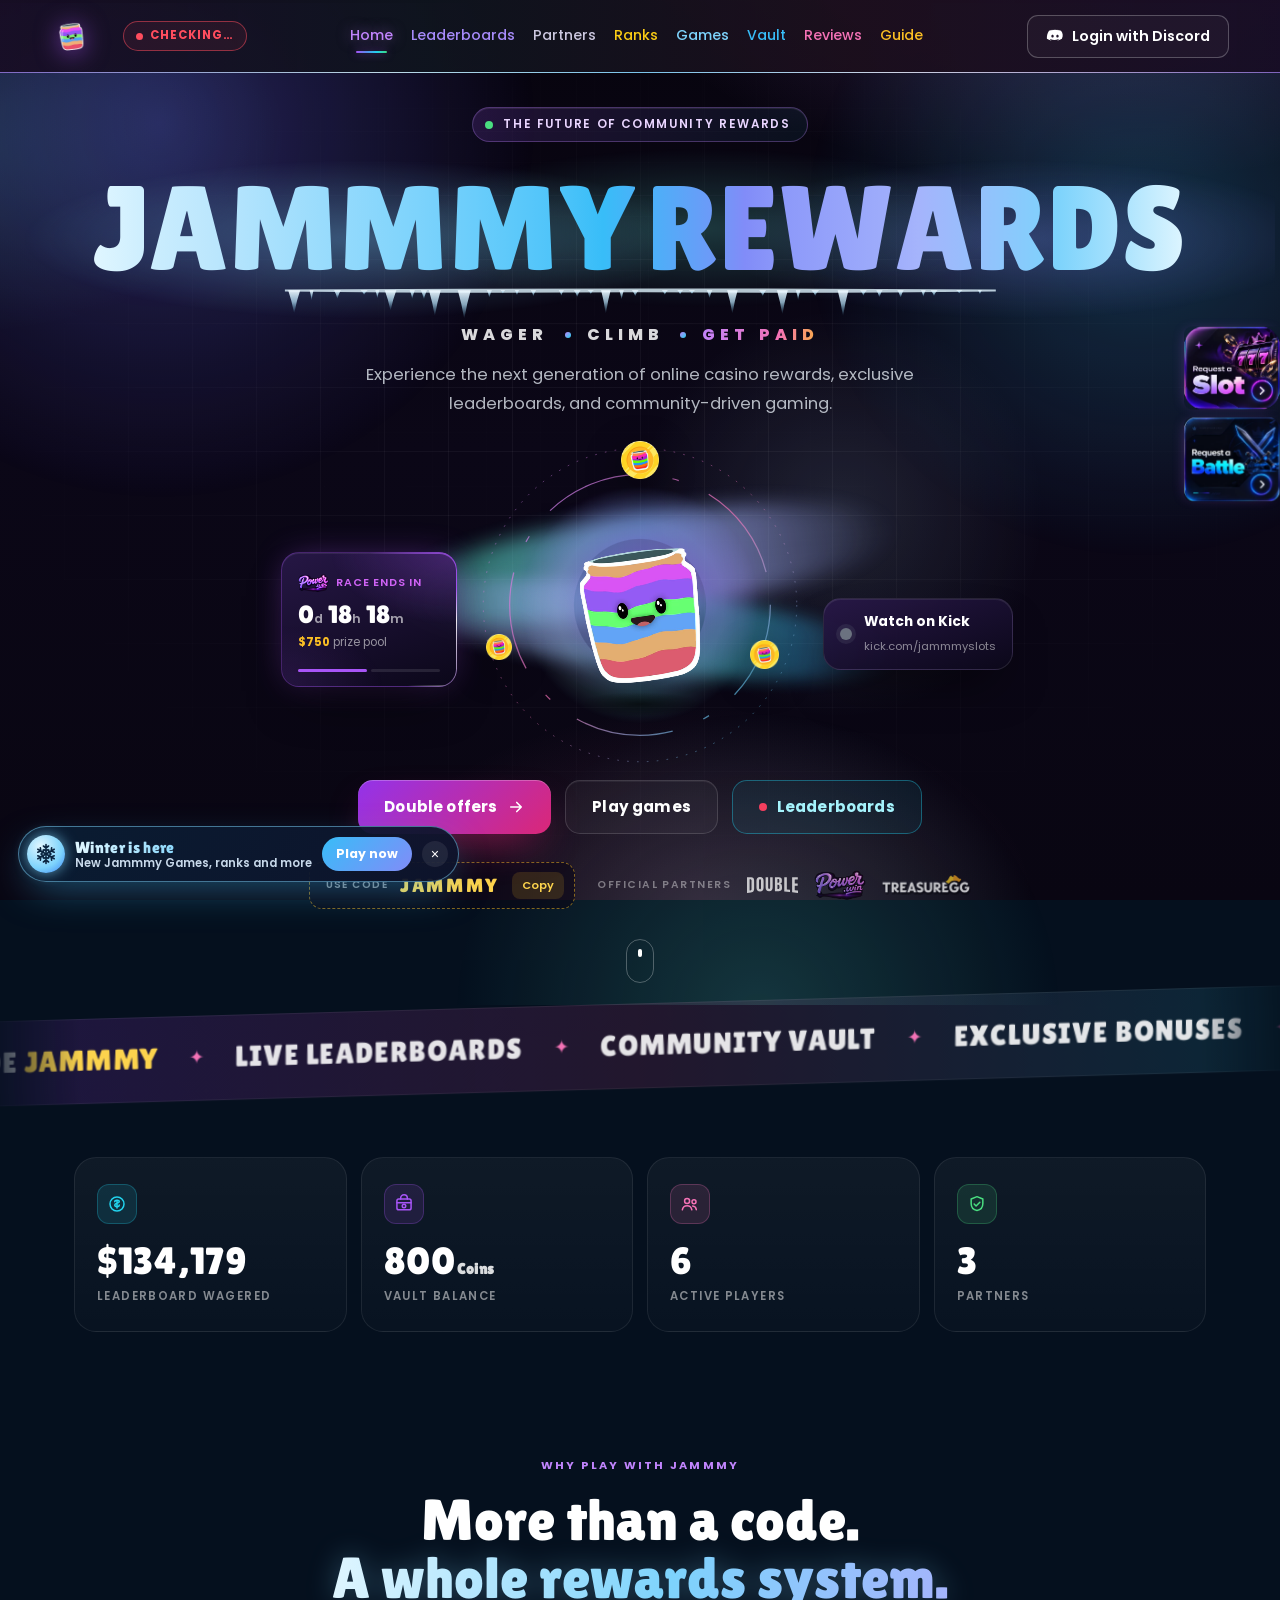
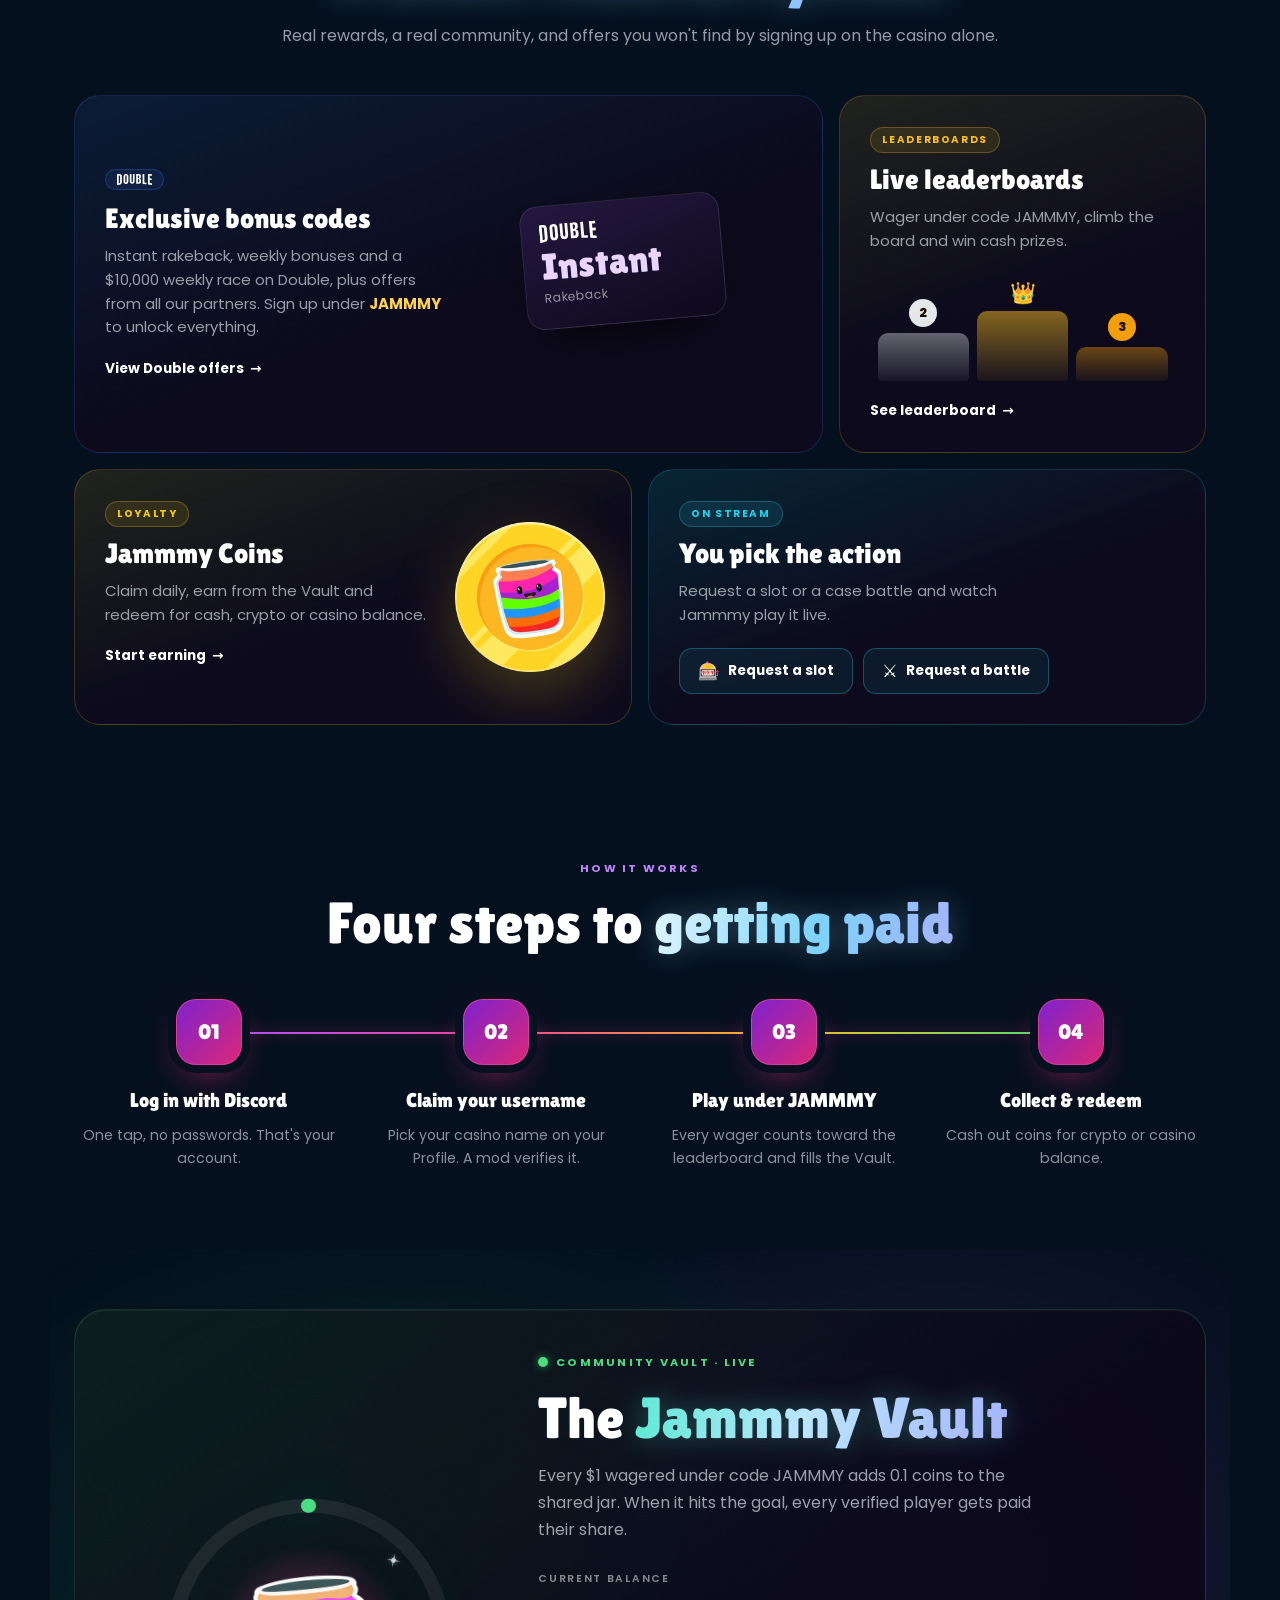
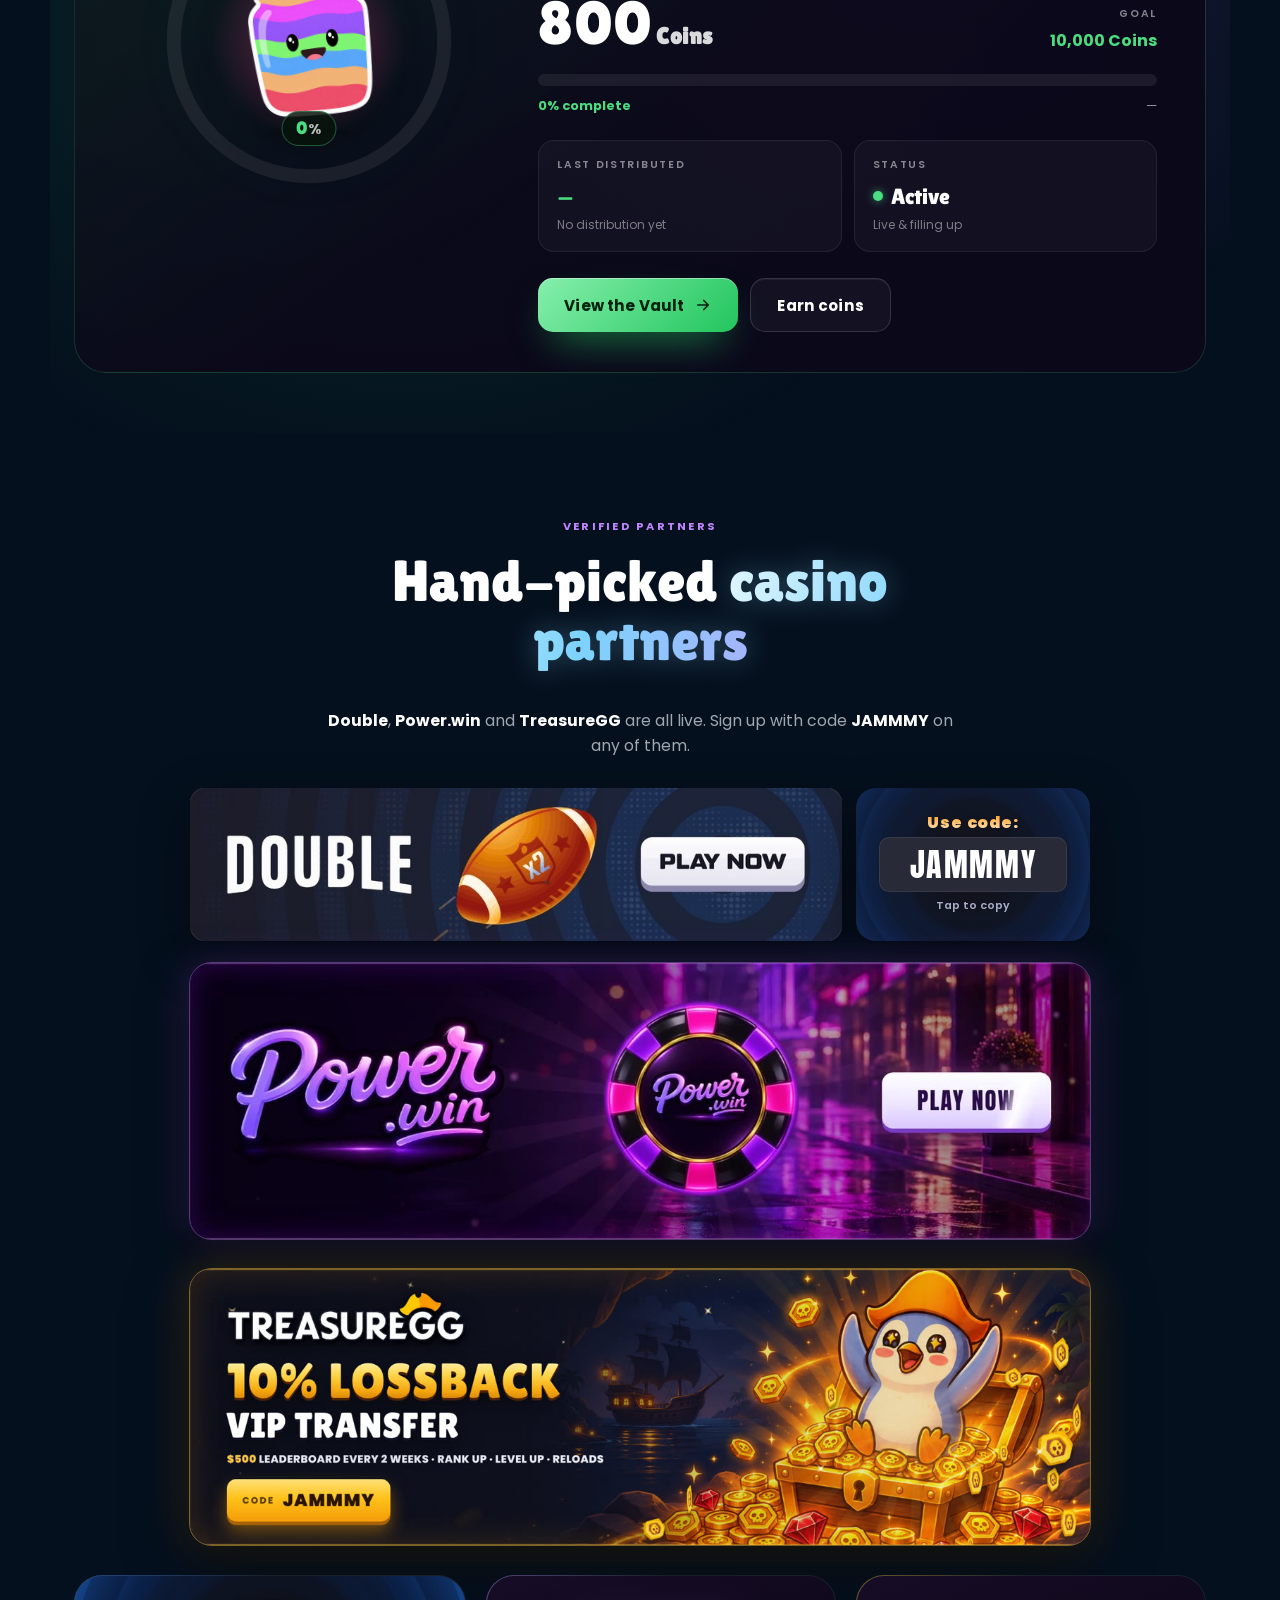
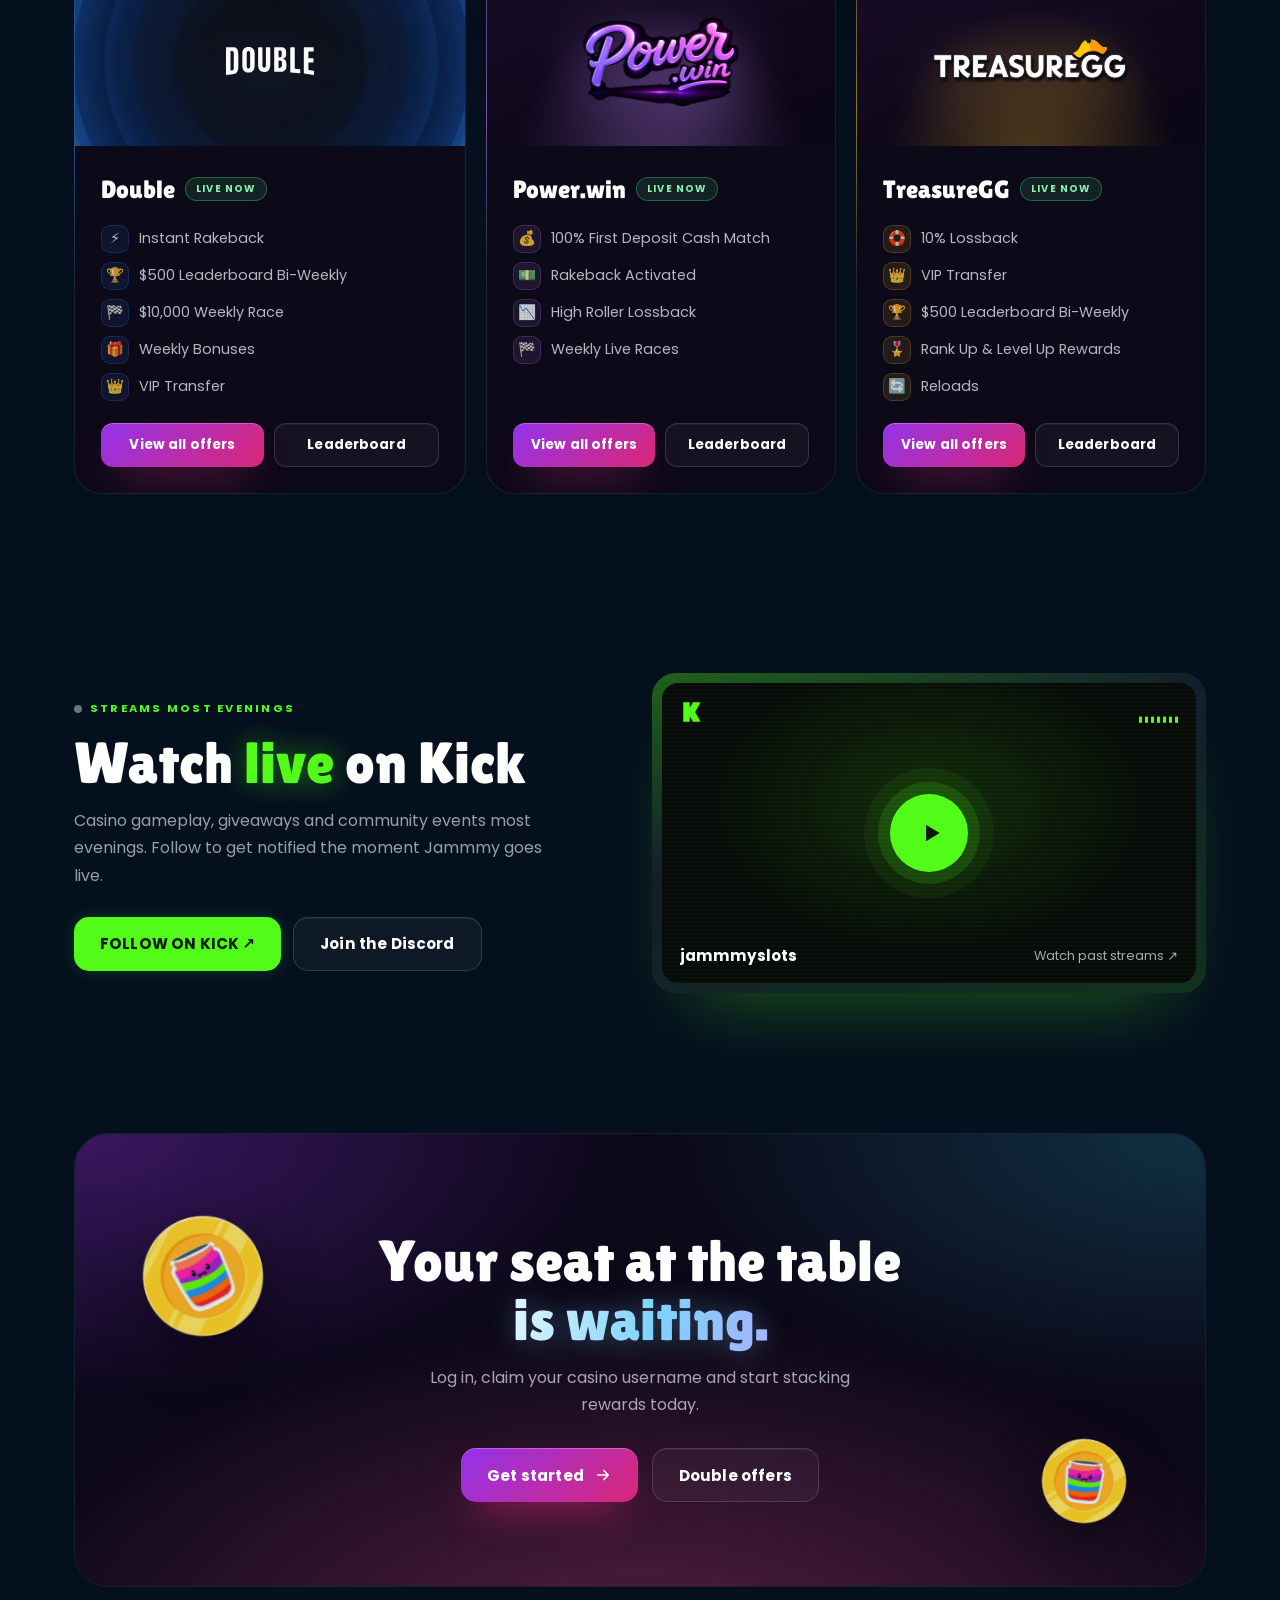
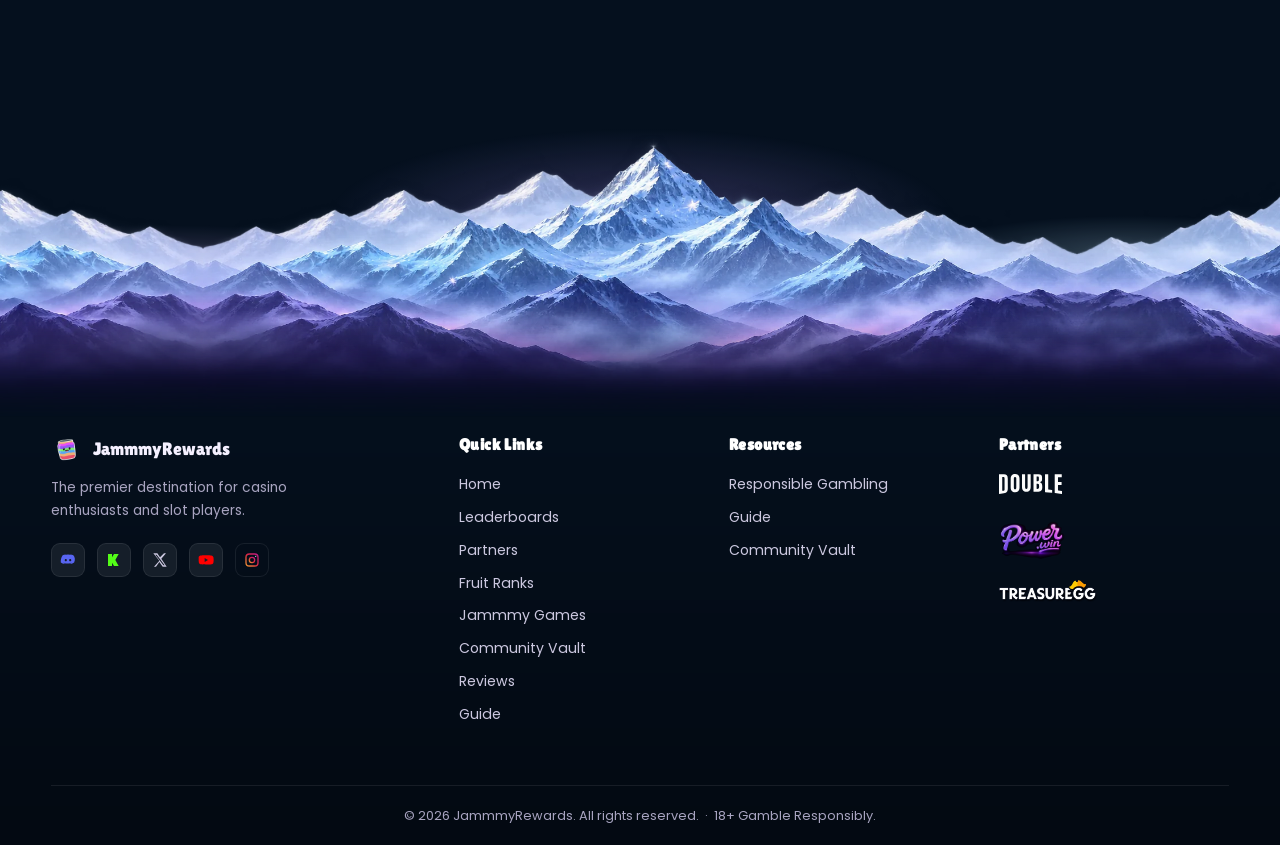
==== commit 1f68212f: "Add files via upload" ====
--- a/index.html
+++ b/index.html
@@ -7436,7 +7436,7 @@
       </div>
       <p class="hx-p-sub hx-rv"><b>Double</b>, <b>Power.win</b> and <b>TreasureGG</b> are all live. Sign up with code <b>JAMMMY</b> on any of them.</p>
       <div class="dbl-banner hx-rv">
-        <a class="dbl-banner-v dbl-link" href="#" aria-label="Sign up on Double with code JAMMMY: instant rakeback, weekly bonuses and a $500 bi-weekly leaderboard"><video muted loop playsinline preload="none" poster="double-banner.jpg" data-src="double-banner.mp4"></video></a>
+        <a class="dbl-banner-v dbl-link" href="https://double.com/?ref=Jammmy" target="_blank" rel="noopener" aria-label="Sign up on Double with code JAMMMY: instant rakeback, weekly bonuses and a $500 bi-weekly leaderboard"><video muted loop playsinline preload="none" poster="double-banner.jpg" data-src="double-banner.mp4"></video></a>
         <button type="button" class="dbl-banner-code" onclick="dblCopy(this)" aria-label="Copy code JAMMMY"><span>Use code:</span><b>JAMMMY</b><em>Tap to copy</em></button>
       </div>
       <a class="pw-banner hx-rv" href="https://power.win/?aff=jammmy" target="_blank" rel="noopener" aria-label="Sign up on Power.win with code JAMMMY: 100% first deposit cash match and a $750 leaderboard every 2 weeks"><video muted loop playsinline preload="none" poster="powerwin-banner.jpg" data-src="powerwin-banner.mp4"></video></a>
@@ -7769,7 +7769,7 @@
           <div class="dlb-start" id="dlbStart">First race starts in the next few days</div>
           <div class="dlb-cta">
             <button type="button" class="dbx-code" onclick="dblCopy(this)"><small>Use code</small><b>JAMMMY</b><span>Copy</span></button>
-            <a class="dbx-go dbl-link" href="#"><img class="dbx-go-ic" src="double-x2-dark.svg" alt="" aria-hidden="true">Sign up on Double</a>
+            <a class="dbx-go dbl-link" href="https://double.com/?ref=Jammmy" target="_blank" rel="noopener"><img class="dbx-go-ic" src="double-x2-dark.svg" alt="" aria-hidden="true">Sign up on Double</a>
           </div>
         </div>
         <div class="dlb-pod" id="dlbPod"></div>
@@ -8127,7 +8127,7 @@
             <p class="dbx-lede">Instant rakeback on every bet, weekly bonuses and a $10,000 weekly race. Sign up with code <b>JAMMMY</b> and you're also in Jammy's own <b>$500 bi-weekly leaderboard</b>.</p>
             <div class="dbx-cta">
               <button type="button" class="dbx-code" onclick="dblCopy(this)"><small>Use code</small><b>JAMMMY</b><span>Copy</span></button>
-              <a class="dbx-go dbl-link" href="#"><img class="dbx-go-ic" src="double-x2-dark.svg" alt="" aria-hidden="true">Sign up on Double</a>
+              <a class="dbx-go dbl-link" href="https://double.com/?ref=Jammmy" target="_blank" rel="noopener"><img class="dbx-go-ic" src="double-x2-dark.svg" alt="" aria-hidden="true">Sign up on Double</a>
             </div>
           </div>
           <div class="dbx-fx" aria-hidden="true"><img class="dbl-wm hero" src="double-x2.svg" alt=""><i class="dbx-coin c1"></i><i class="dbx-coin c2"></i><i class="dbx-coin c3"></i><i class="dbx-orb o1"></i><i class="dbx-orb o2"></i></div>
@@ -8161,7 +8161,7 @@
 
         <div class="dbx-sh"><h3>How to join</h3></div>
         <ol class="dbx-steps">
-          <li><b>Sign up on Double</b><span>Create your account on <a class="dbl-link" href="#">Double</a>.</span></li>
+          <li><b>Sign up on Double</b><span>Create your account on <a class="dbl-link" href="https://double.com/?ref=Jammmy" target="_blank" rel="noopener">Double</a>.</span></li>
           <li><b>Use code JAMMMY</b><span>Enter it when you sign up so your play counts for Jammy's leaderboard.</span></li>
           <li><b>Link your account here</b><span>Account linking for the vault and ranks opens the day the Double leaderboard goes live.</span></li>
         </ol>
@@ -8262,7 +8262,7 @@
             </div>
             <div class="gd-link" data-l="dbl">
               <ol class="gd-steps sm">
-                <li>Sign up on <a class="dbl-link" href="#">Double</a> with code <b>JAMMMY</b>.</li>
+                <li>Sign up on <a class="dbl-link" href="https://double.com/?ref=Jammmy" target="_blank" rel="noopener">Double</a> with code <b>JAMMMY</b>.</li>
                 <li>Play as usual. Your wagering counts for Jammy's $500 Double leaderboard, and later for the vault and ranks.</li>
                 <li>Linking your Double username in <b>Profile</b> opens the day the Double leaderboard goes live. We'll announce it in Discord.</li>
               </ol>
@@ -11804,7 +11804,7 @@
     if(key === 'double' && !(window.DOUBLE && DOUBLE.live) && !linksByStatus[key]){
       html += '<div class="pcc-card" style="--pcc-glow:59,130,246"><div class="pcc-card-top"></div><div style="padding:18px 20px">'
         + '<div style="display:flex;justify-content:space-between;align-items:center;flex-wrap:wrap;gap:8px;margin-bottom:10px"><img class="dbl-inline" src="double.svg" alt="Double" style="height:16px"><em class="soon-tag">Opens soon</em></div>'
-        + '<p class="pcc-hint" style="margin:0">Sign up on <a class="dbl-link" href="#">Double</a> with code <b>JAMMMY</b> now. You can link your Double username here the day the Double leaderboard goes live.</p>'
+        + '<p class="pcc-hint" style="margin:0">Sign up on <a class="dbl-link" href="https://double.com/?ref=Jammmy" target="_blank" rel="noopener">Double</a> with code <b>JAMMMY</b> now. You can link your Double username here the day the Double leaderboard goes live.</p>'
         + '</div></div>';
       return;
     }
@@ -18699,7 +18699,7 @@
    DOUBLE.start : first race start, e.g. Date.UTC(2026, 10, 30, 0, 0, 0) (months count from 0).
                   null shows "in the next few days".
    DOUBLE.live  : set to true once the worker has Double's API; the normal live leaderboard then shows. */
-var DOUBLE = { url: '', code: 'JAMMMY', start: null, len: 14 * 864e5, live: false,
+var DOUBLE = { url: 'https://double.com/?ref=Jammmy', code: 'JAMMMY', start: null, len: 14 * 864e5, live: false,
   prizes: {1:150, 2:90, 3:65, 4:45, 5:35, 6:30, 7:25, 8:22, 9:20, 10:18} };
 (function(){
   if(typeof LB_CASINO_PRIZES !== 'undefined') LB_CASINO_PRIZES.double = DOUBLE.prizes;
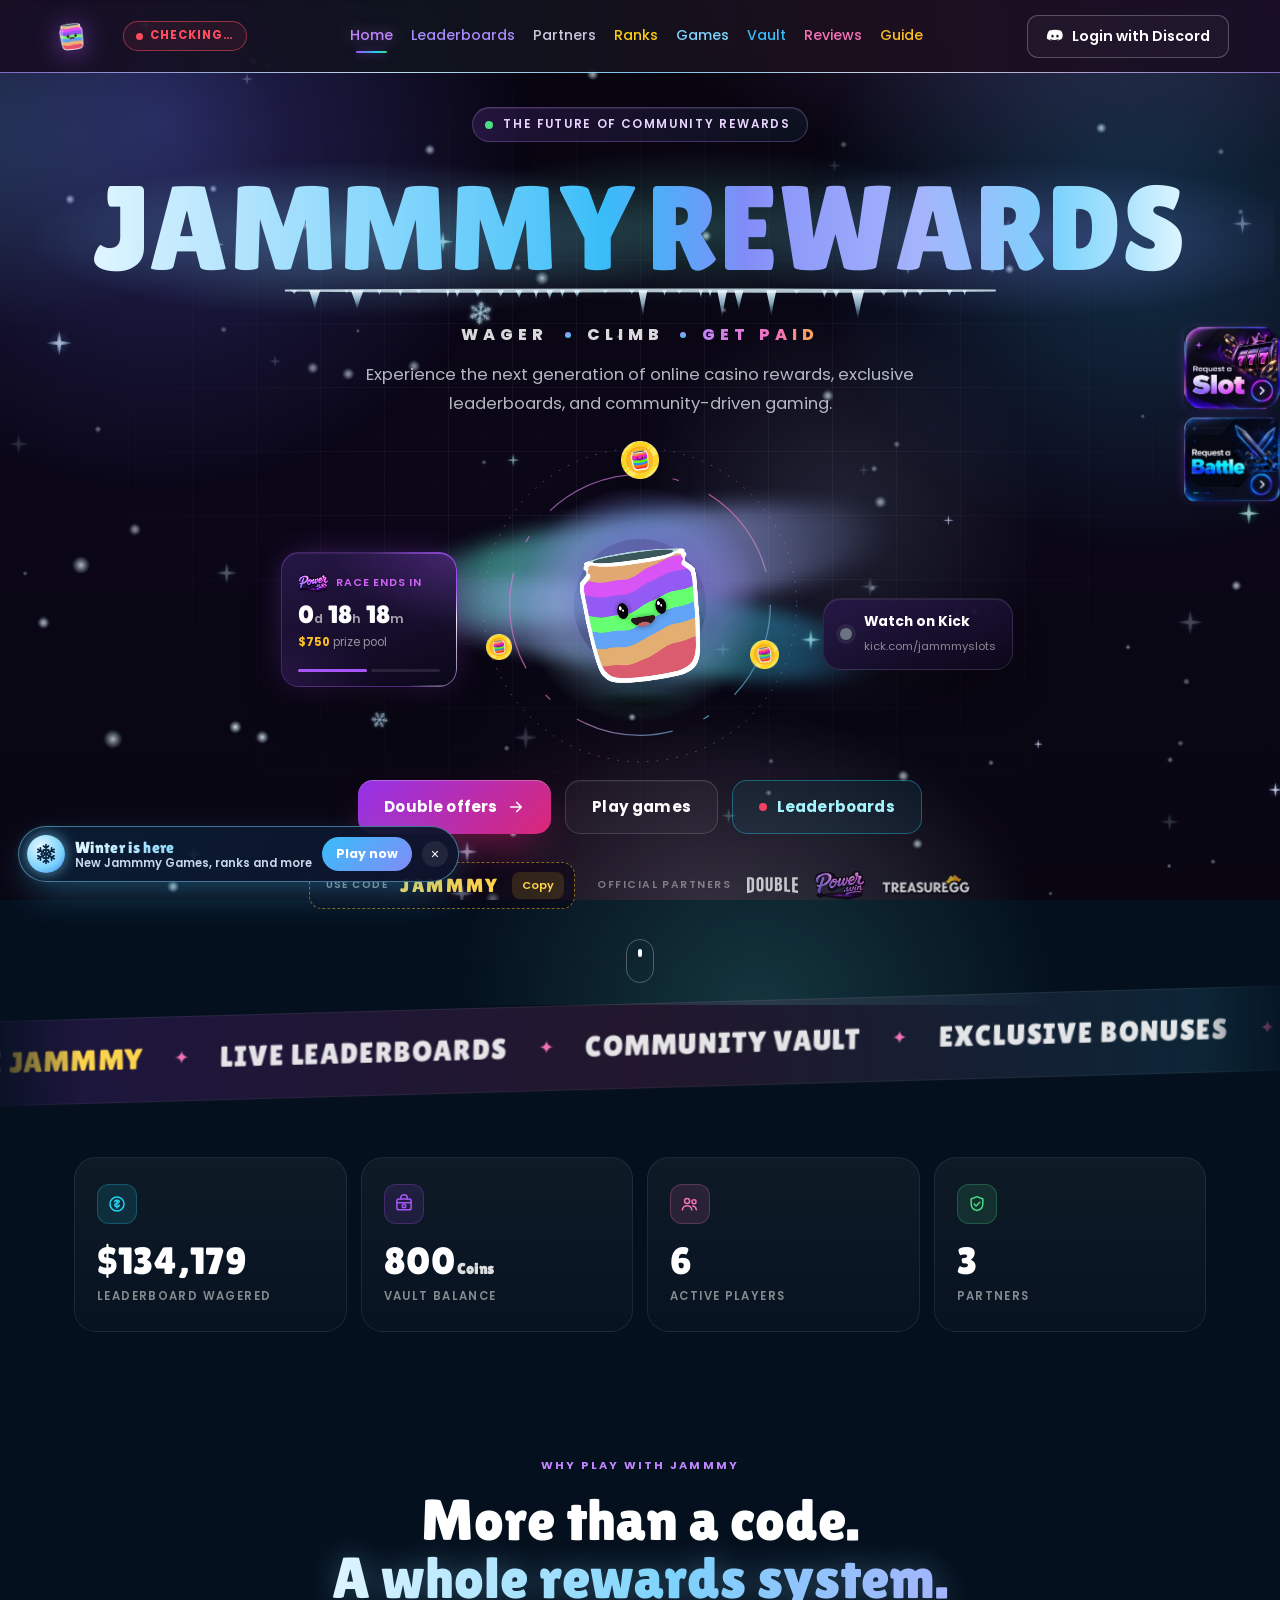
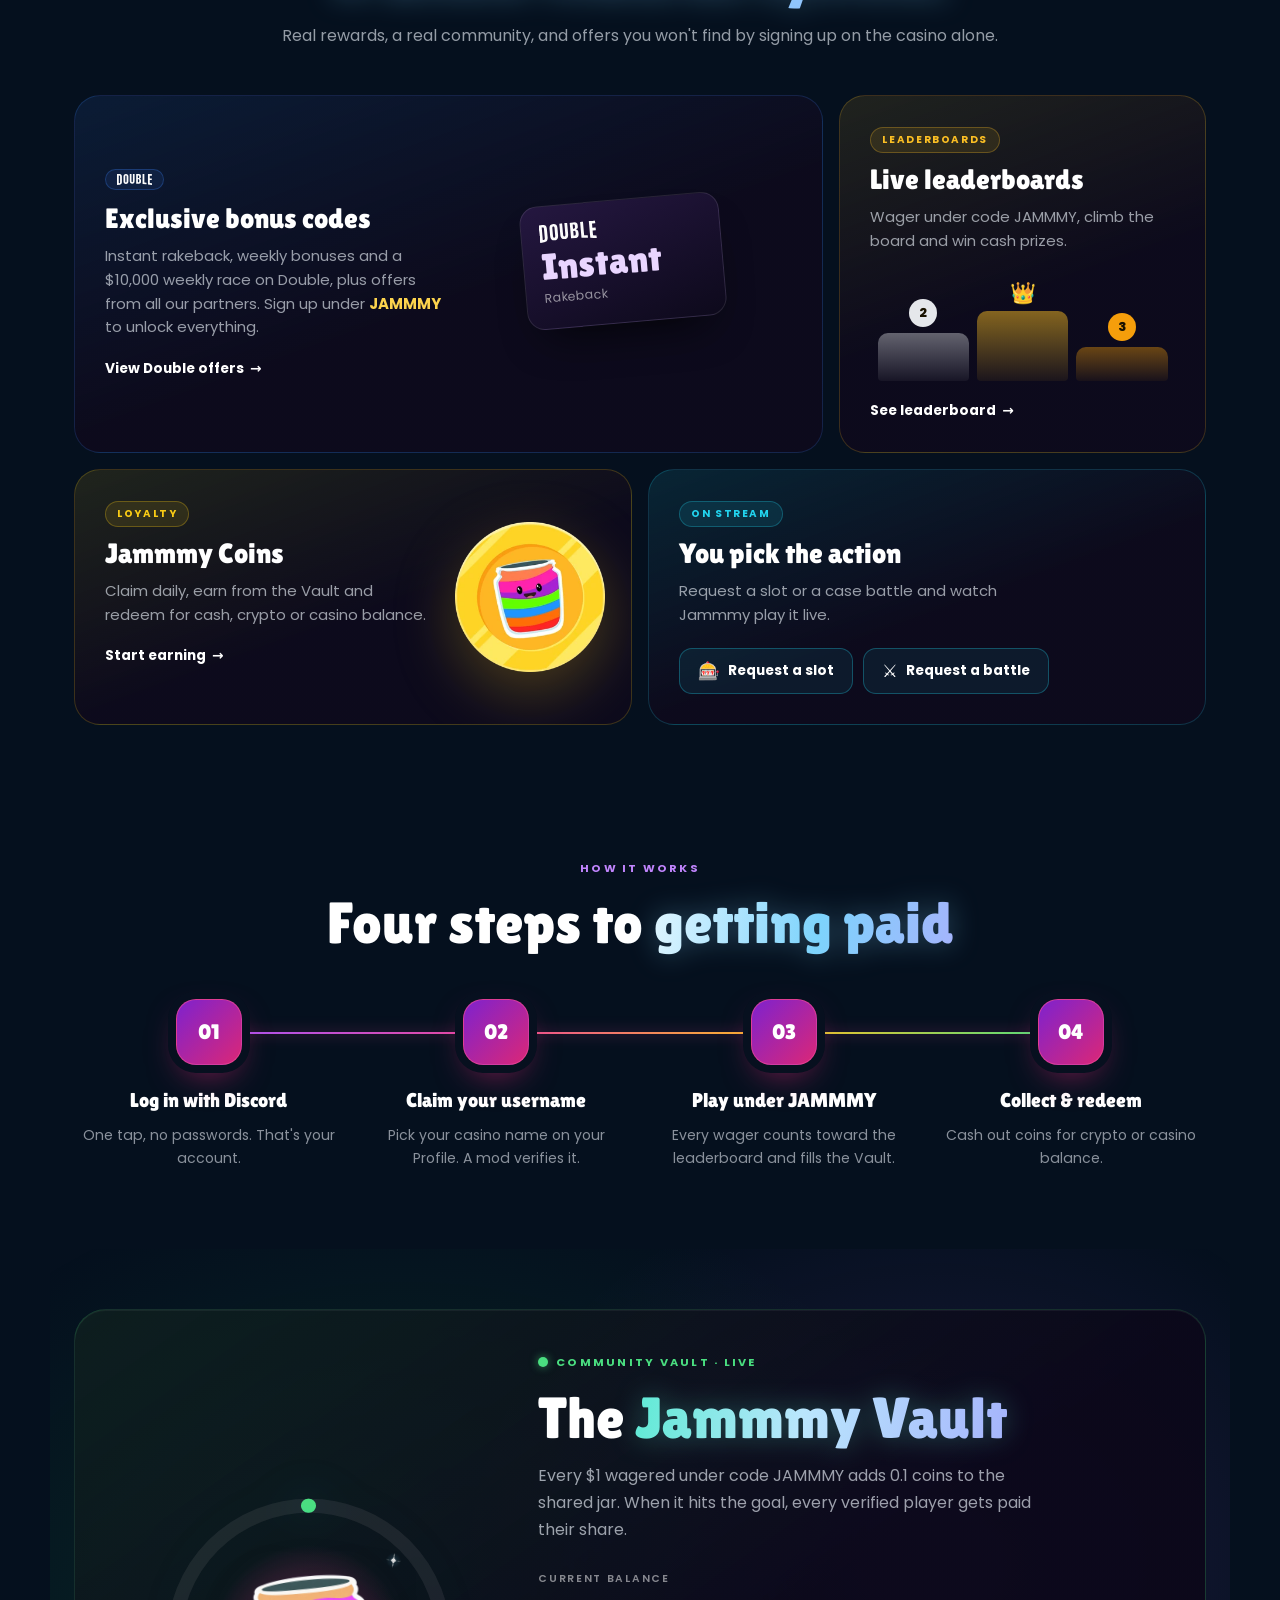
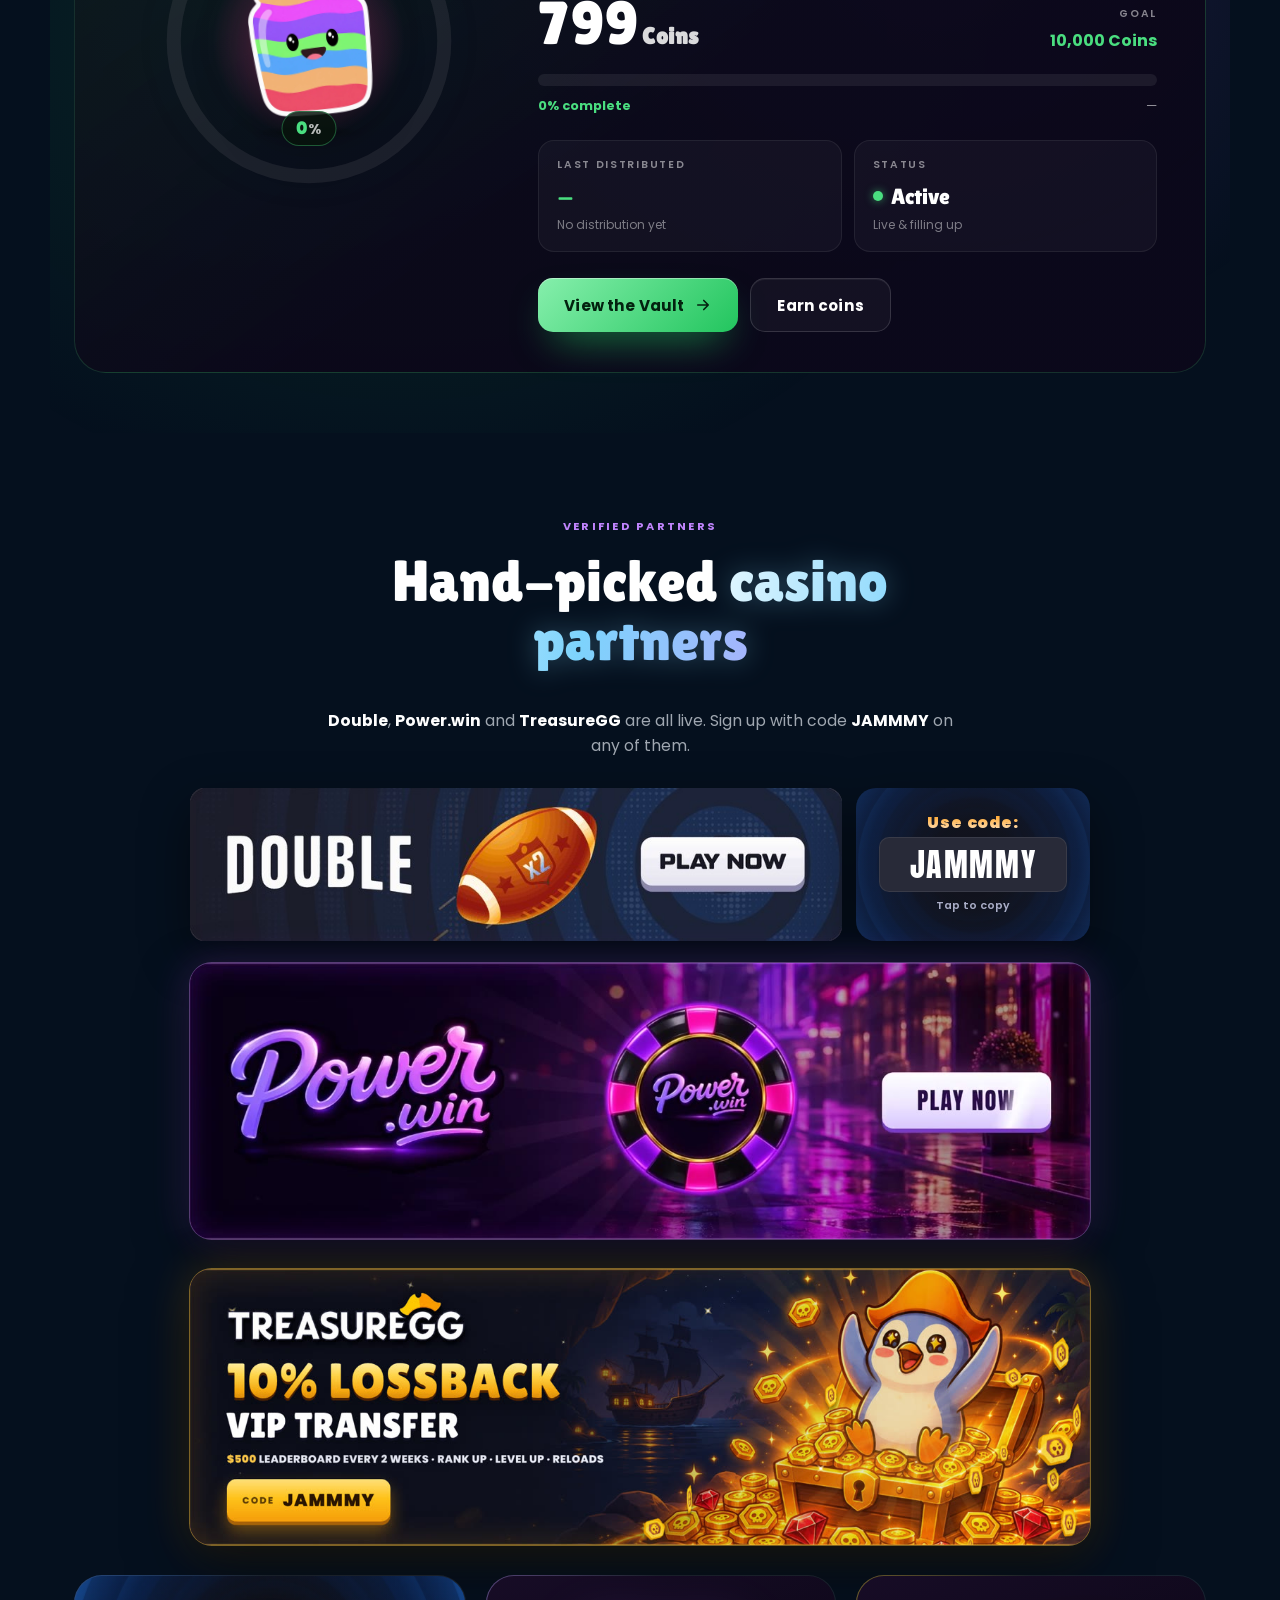
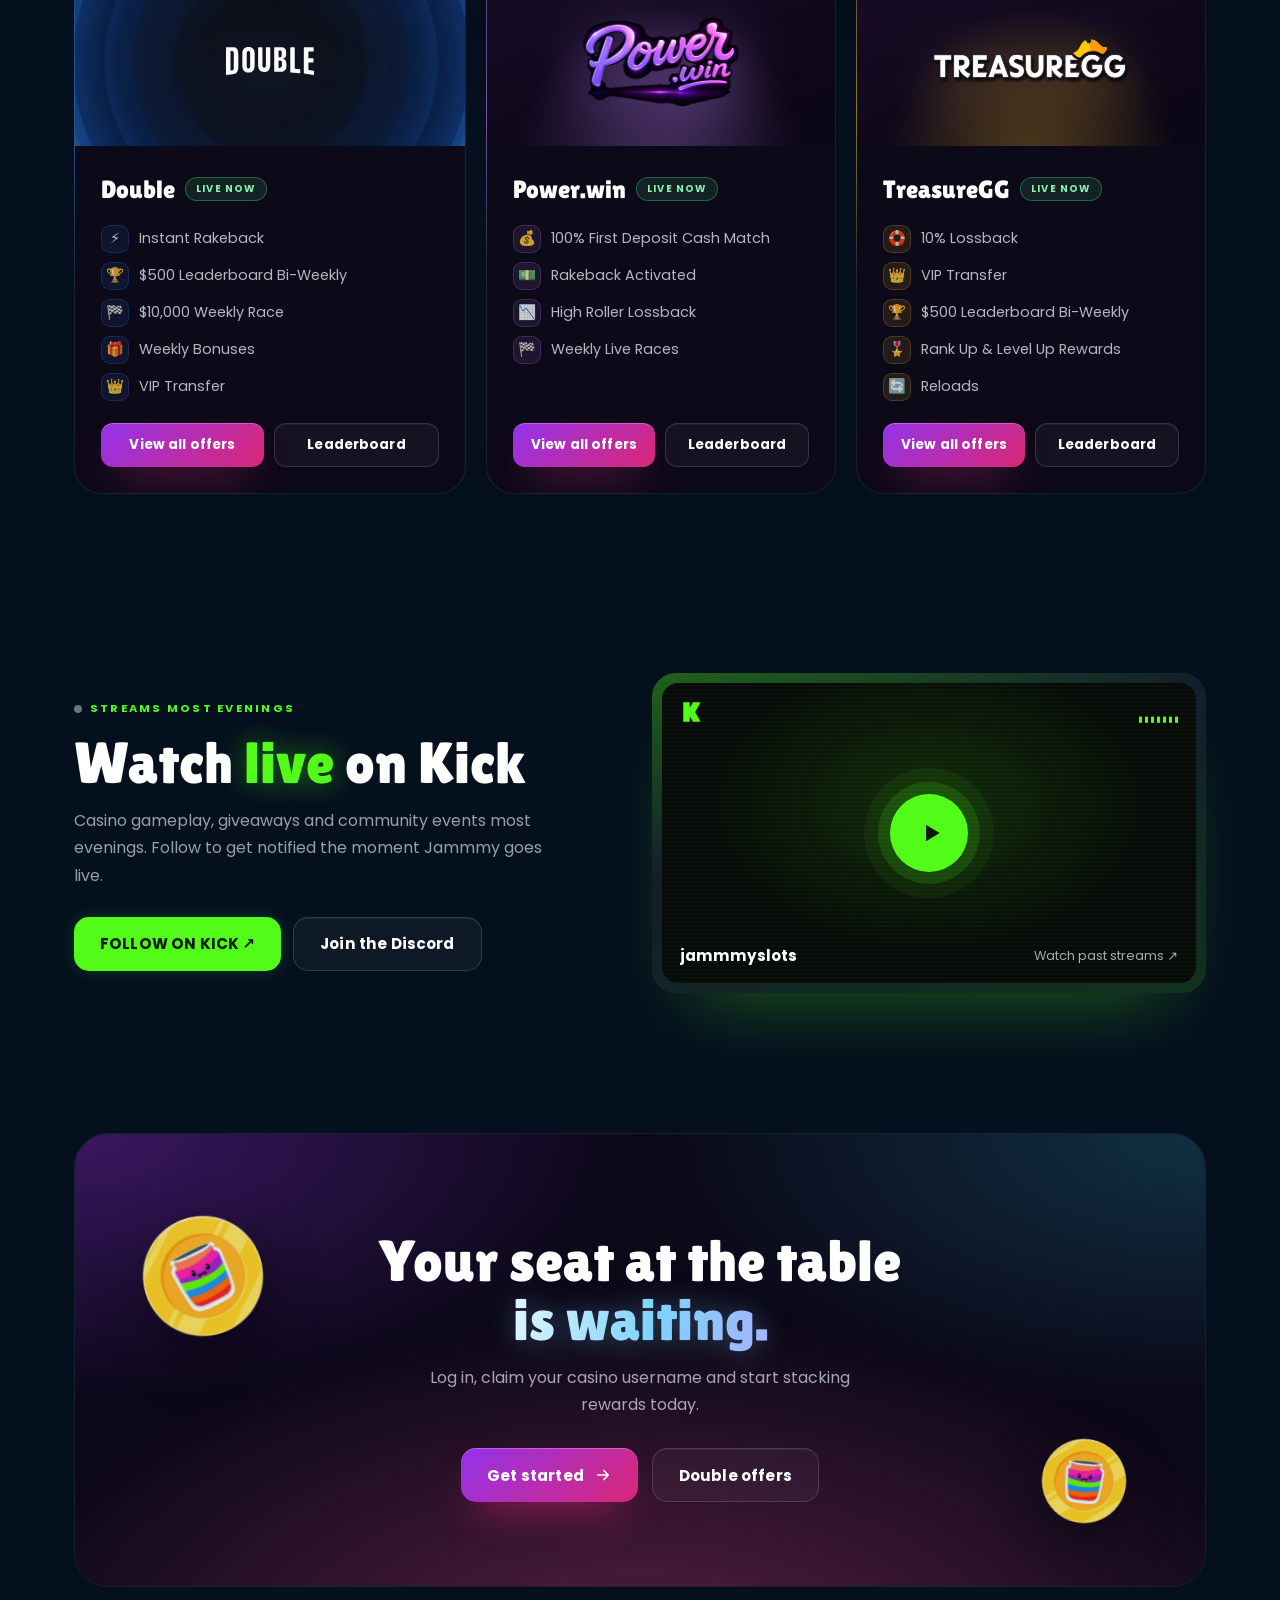
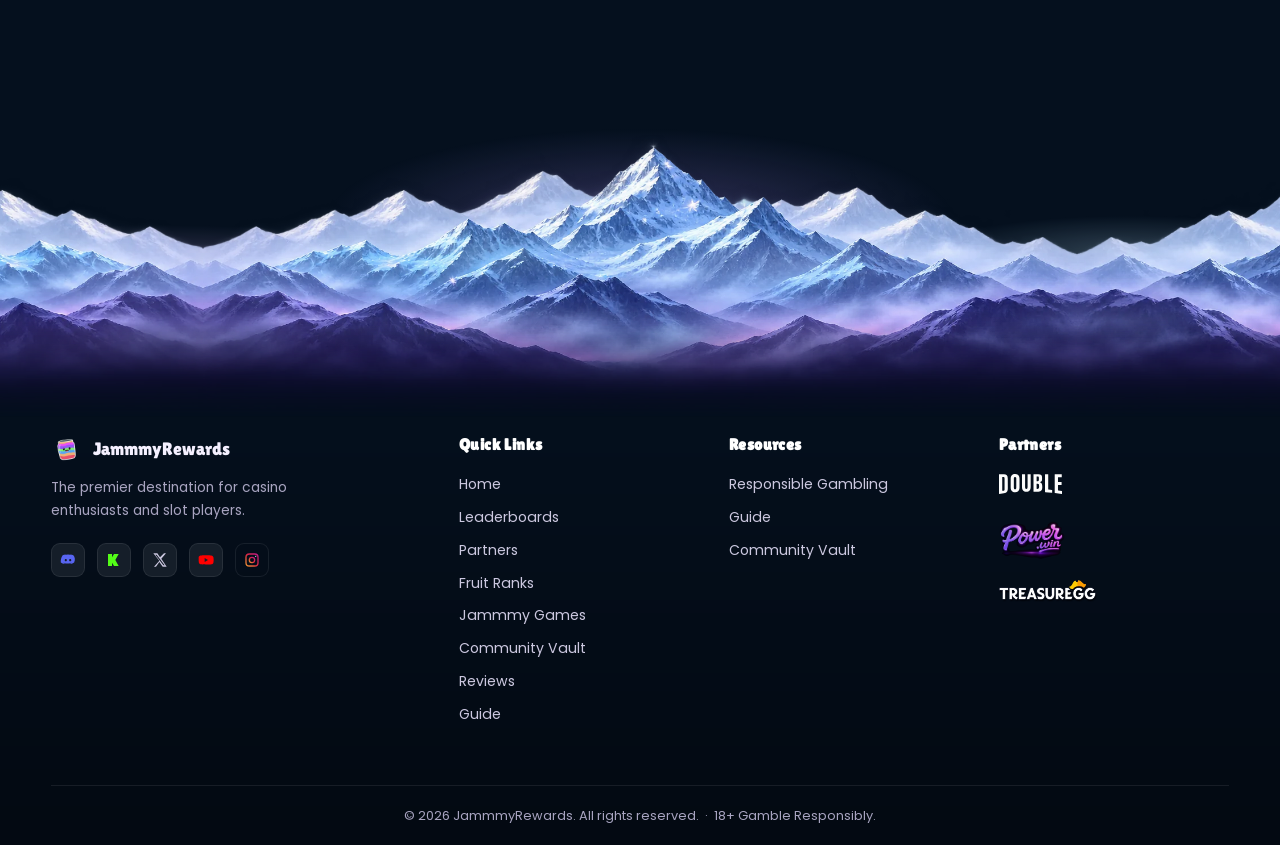
==== commit 1c7e3000: "Add files via upload" ====
--- a/index.html
+++ b/index.html
@@ -7023,20 +7023,20 @@
 @media(max-width:640px){.dbl-wm.hero{display:none}.dlb-top .dbl-wm{height:200px}}
 
 /* Double backgrounds (brand art) */
-.dbx-hero{background:linear-gradient(90deg,rgba(10,12,22,.88) 0%,rgba(10,12,22,.55) 50%,rgba(10,12,22,.2) 100%),url(dbl-bg-rings.webp) center/cover,#0f1220}
-.dbx-lb{background:linear-gradient(90deg,rgba(12,14,26,.94) 0%,rgba(12,14,26,.8) 42%,rgba(12,14,26,.45) 100%),url(dbl-bg-blocks.webp) center/cover,#12141e}
-.dbx-steps{padding:clamp(14px,2.4vw,24px);border-radius:24px;background:linear-gradient(180deg,rgba(10,12,22,.25),rgba(10,12,22,.7)),url(dbl-bg-chevron.webp) center/cover,#0f1220;box-shadow:inset 0 0 0 1px var(--dbl-line)}
+.dbx-hero{background:linear-gradient(90deg,rgba(10,12,22,.88) 0%,rgba(10,12,22,.55) 50%,rgba(10,12,22,.2) 100%),url(dbl-bg-rings.webp?v=1127) center/cover,#0f1220}
+.dbx-lb{background:linear-gradient(90deg,rgba(12,14,26,.94) 0%,rgba(12,14,26,.8) 42%,rgba(12,14,26,.45) 100%),url(dbl-bg-blocks.webp?v=1127) center/cover,#12141e}
+.dbx-steps{padding:clamp(14px,2.4vw,24px);border-radius:24px;background:linear-gradient(180deg,rgba(10,12,22,.25),rgba(10,12,22,.7)),url(dbl-bg-chevron.webp?v=1127) center/cover,#0f1220;box-shadow:inset 0 0 0 1px var(--dbl-line)}
 .dbx-steps li{background:rgba(20,22,34,.82);-webkit-backdrop-filter:blur(6px);backdrop-filter:blur(6px)}
-.dlb-top{background:radial-gradient(ellipse 75% 85% at 50% 50%,rgba(12,14,26,.9) 35%,rgba(12,14,26,.55) 100%),url(dbl-bg-orbit.webp) center/cover,#12141e}
-.dbl-banner-code{background:linear-gradient(rgba(18,20,32,.5),rgba(18,20,32,.5)),url(dbl-bg-rings.webp) center/cover,#1d1e28}
-.hx-p-dbl .hx-p-logo{background:linear-gradient(rgba(10,12,22,.35),rgba(10,12,22,.35)),url(dbl-bg-rings.webp) center/cover}
+.dlb-top{background:radial-gradient(ellipse 75% 85% at 50% 50%,rgba(12,14,26,.9) 35%,rgba(12,14,26,.55) 100%),url(dbl-bg-orbit.webp?v=1127) center/cover,#12141e}
+.dbl-banner-code{background:linear-gradient(rgba(18,20,32,.5),rgba(18,20,32,.5)),url(dbl-bg-rings.webp?v=1127) center/cover,#1d1e28}
+.hx-p-dbl .hx-p-logo{background:linear-gradient(rgba(10,12,22,.35),rgba(10,12,22,.35)),url(dbl-bg-rings.webp?v=1127) center/cover}
 @media(max-width:640px){
-  .dbx-hero{background:linear-gradient(180deg,rgba(10,12,22,.35) 0%,rgba(10,12,22,.82) 45%,rgba(10,12,22,.92) 100%),url(dbl-bg-rings.webp) center/cover,#0f1220}
-  .dbx-lb{background:linear-gradient(180deg,rgba(12,14,26,.92),rgba(12,14,26,.8)),url(dbl-bg-blocks.webp) center/cover,#12141e}
+  .dbx-hero{background:linear-gradient(180deg,rgba(10,12,22,.35) 0%,rgba(10,12,22,.82) 45%,rgba(10,12,22,.92) 100%),url(dbl-bg-rings.webp?v=1127) center/cover,#0f1220}
+  .dbx-lb{background:linear-gradient(180deg,rgba(12,14,26,.92),rgba(12,14,26,.8)),url(dbl-bg-blocks.webp?v=1127) center/cover,#12141e}
 }
 
 /* Request a Battle: red burst behind the arena */
-.rbx-burst{position:absolute;inset:-4%;z-index:0;pointer-events:none;background:url(bg-red-burst.webp) center/cover no-repeat;opacity:.9;animation:rbxBurst 9s ease-in-out infinite;-webkit-mask-image:linear-gradient(180deg,#000 55%,transparent 100%);mask-image:linear-gradient(180deg,#000 55%,transparent 100%)}
+.rbx-burst{position:absolute;inset:-4%;z-index:0;pointer-events:none;background:url(bg-red-burst.webp?v=1127) center/cover no-repeat;opacity:.9;animation:rbxBurst 9s ease-in-out infinite;-webkit-mask-image:linear-gradient(180deg,#000 55%,transparent 100%);mask-image:linear-gradient(180deg,#000 55%,transparent 100%)}
 @keyframes rbxBurst{0%,100%{transform:scale(1) rotate(0deg)}50%{transform:scale(1.06) rotate(.8deg)}}
 .rbx-hero-in{position:relative;z-index:1}
 .rbx-hero .rbx-art-glow{background:radial-gradient(closest-side,rgba(239,68,68,.45),rgba(59,130,246,.35) 55%,transparent)}
@@ -8136,9 +8136,9 @@
 
         <div class="dbx-sh"><h3>What you get on Double</h3><p>Promotions Double runs for every player.</p></div>
         <div class="dbx-offers">
-          <article class="dbx-o"><img src="dbl-pr-vip.webp" width="1000" height="500" alt="" loading="lazy"><div><h4>Transfer your VIP status</h4><p>Already a VIP somewhere else? Bring your level with you to Double.</p></div></article>
-          <article class="dbx-o"><img src="dbl-pr-protect.webp" width="1000" height="500" alt="" loading="lazy"><div><h4>First bet protection</h4><p>Your first bet is 100% protected, so a loss on it comes back to you.</p></div></article>
-          <article class="dbx-o"><img src="dbl-pr-race.webp" width="1000" height="500" alt="" loading="lazy"><div><h4>$10,000 weekly race</h4><p>Double's own race for every player. Compete for your share each week.</p></div></article>
+          <article class="dbx-o"><img src="dbl-pr-vip.webp?v=1127" width="1000" height="500" alt="" loading="lazy"><div><h4>Transfer your VIP status</h4><p>Already a VIP somewhere else? Bring your level with you to Double.</p></div></article>
+          <article class="dbx-o"><img src="dbl-pr-protect.webp?v=1127" width="1000" height="500" alt="" loading="lazy"><div><h4>First bet protection</h4><p>Your first bet is 100% protected, so a loss on it comes back to you.</p></div></article>
+          <article class="dbx-o"><img src="dbl-pr-race.webp?v=1127" width="1000" height="500" alt="" loading="lazy"><div><h4>$10,000 weekly race</h4><p>Double's own race for every player. Compete for your share each week.</p></div></article>
         </div>
         <div class="dbx-perks">
           <div class="dbx-pk"><img src="dbl-ic-boosts.webp" width="79" height="79" alt="" loading="lazy"><div><b>Boosts</b><span>Weekly and monthly bonuses based on how you play.</span></div></div>
@@ -8170,7 +8170,7 @@
           <img src="dbl-poster-rakeback.webp" width="676" height="840" alt="Instant rakeback on Double: use code JAMMMY" loading="lazy">
           <img src="dbl-poster-race.webp" width="676" height="840" alt="$10,000 weekly race on Double: use code JAMMMY" loading="lazy">
           <img src="dbl-poster-bonuses.webp" width="676" height="840" alt="Weekly bonuses on Double: use code JAMMMY" loading="lazy">
-          <img src="dbl-poster-bonuses2.webp" width="676" height="840" alt="Weekly bonuses on Double: use code JAMMMY" loading="lazy">
+          <img src="dbl-poster-bonuses2.webp?v=1127" width="676" height="840" alt="Weekly bonuses on Double: use code JAMMMY" loading="lazy">
         </div>
         <p class="dbx-fine">18+ only. Play responsibly. Double's own terms apply to all play and offers on Double.</p>
       </section>
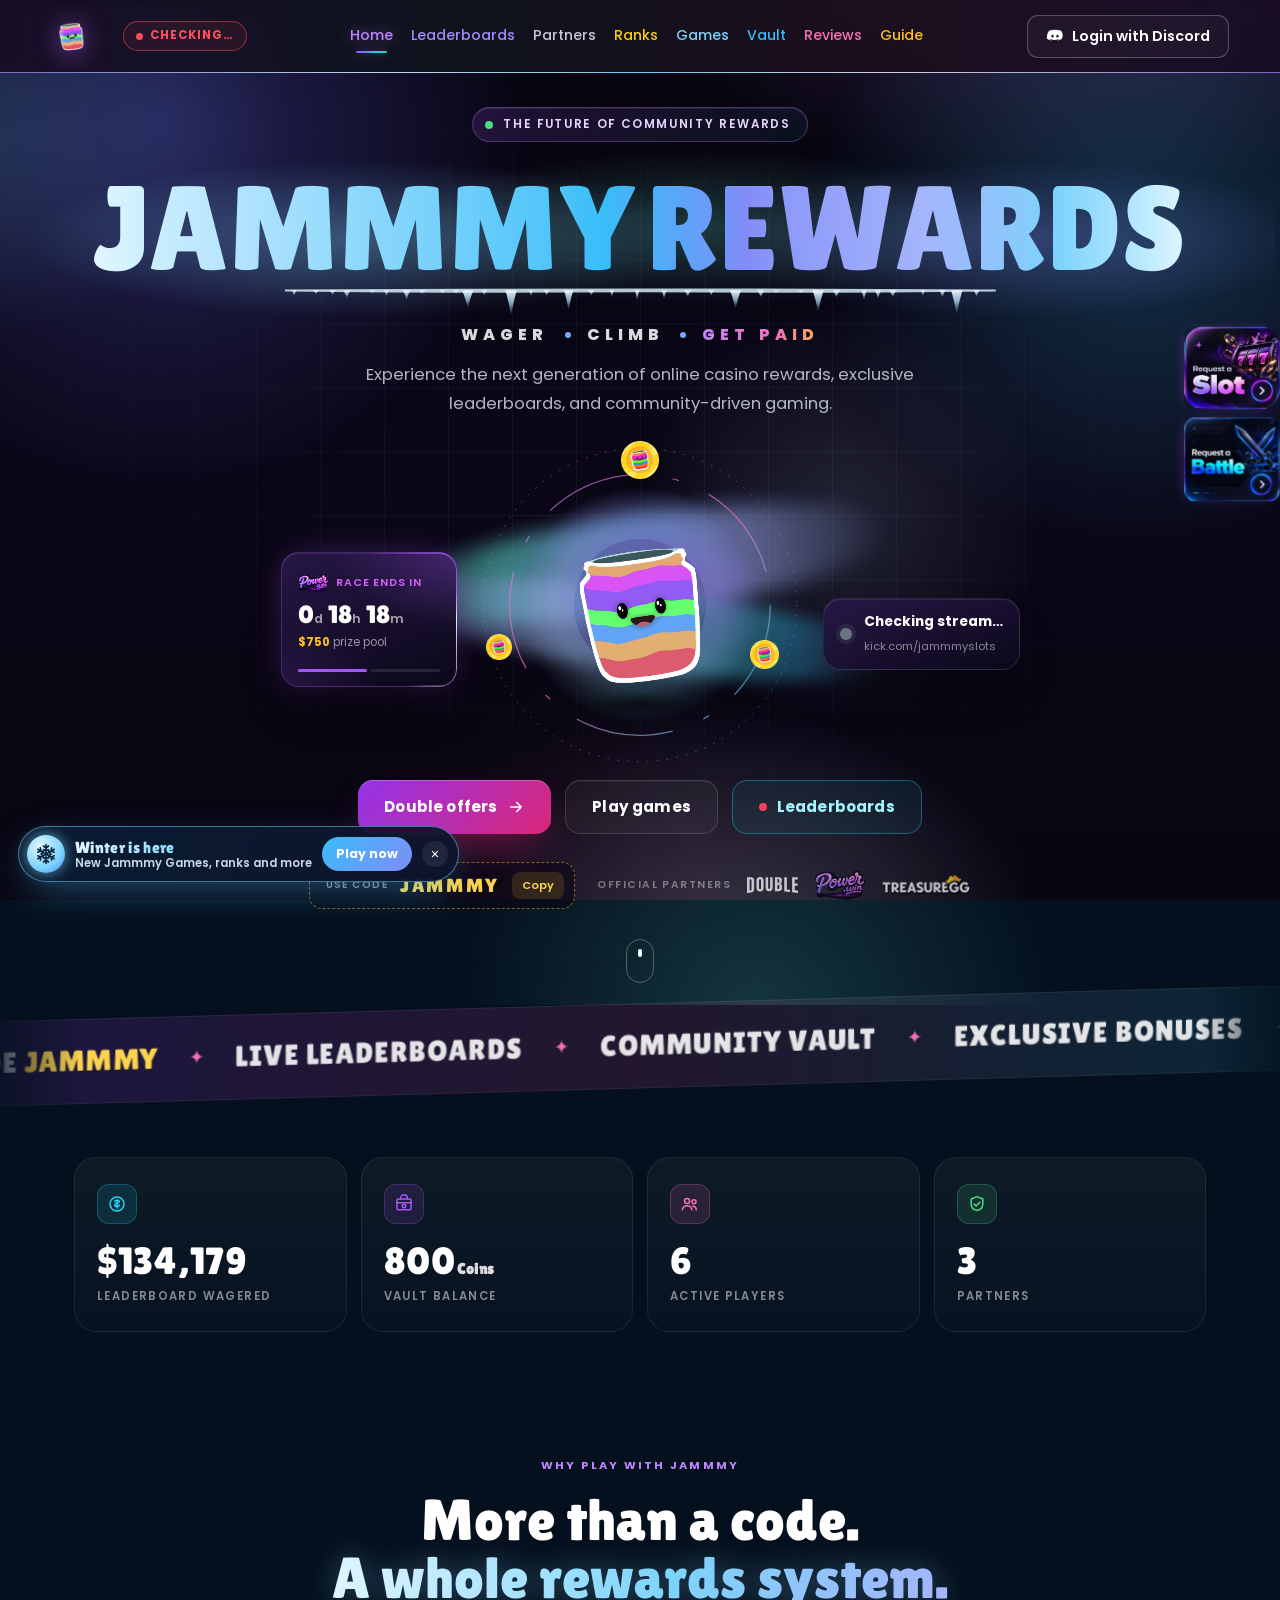
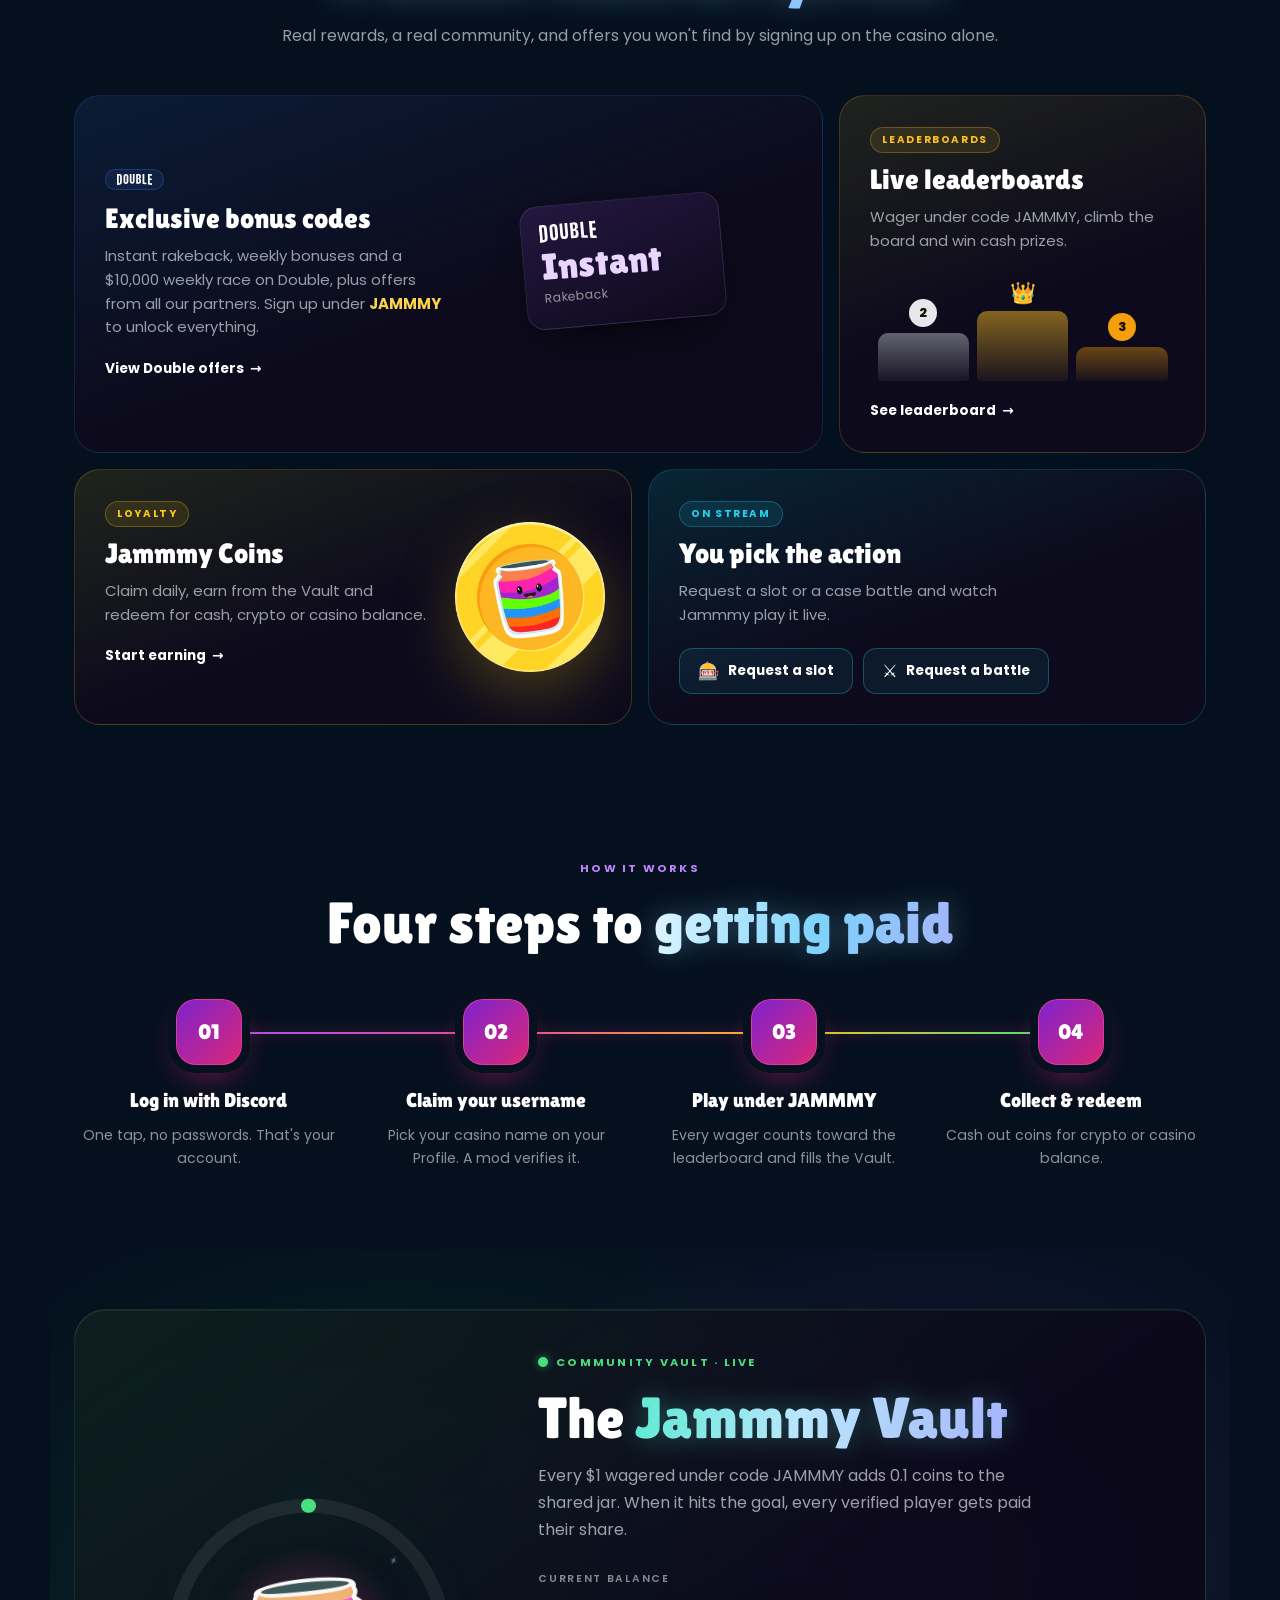
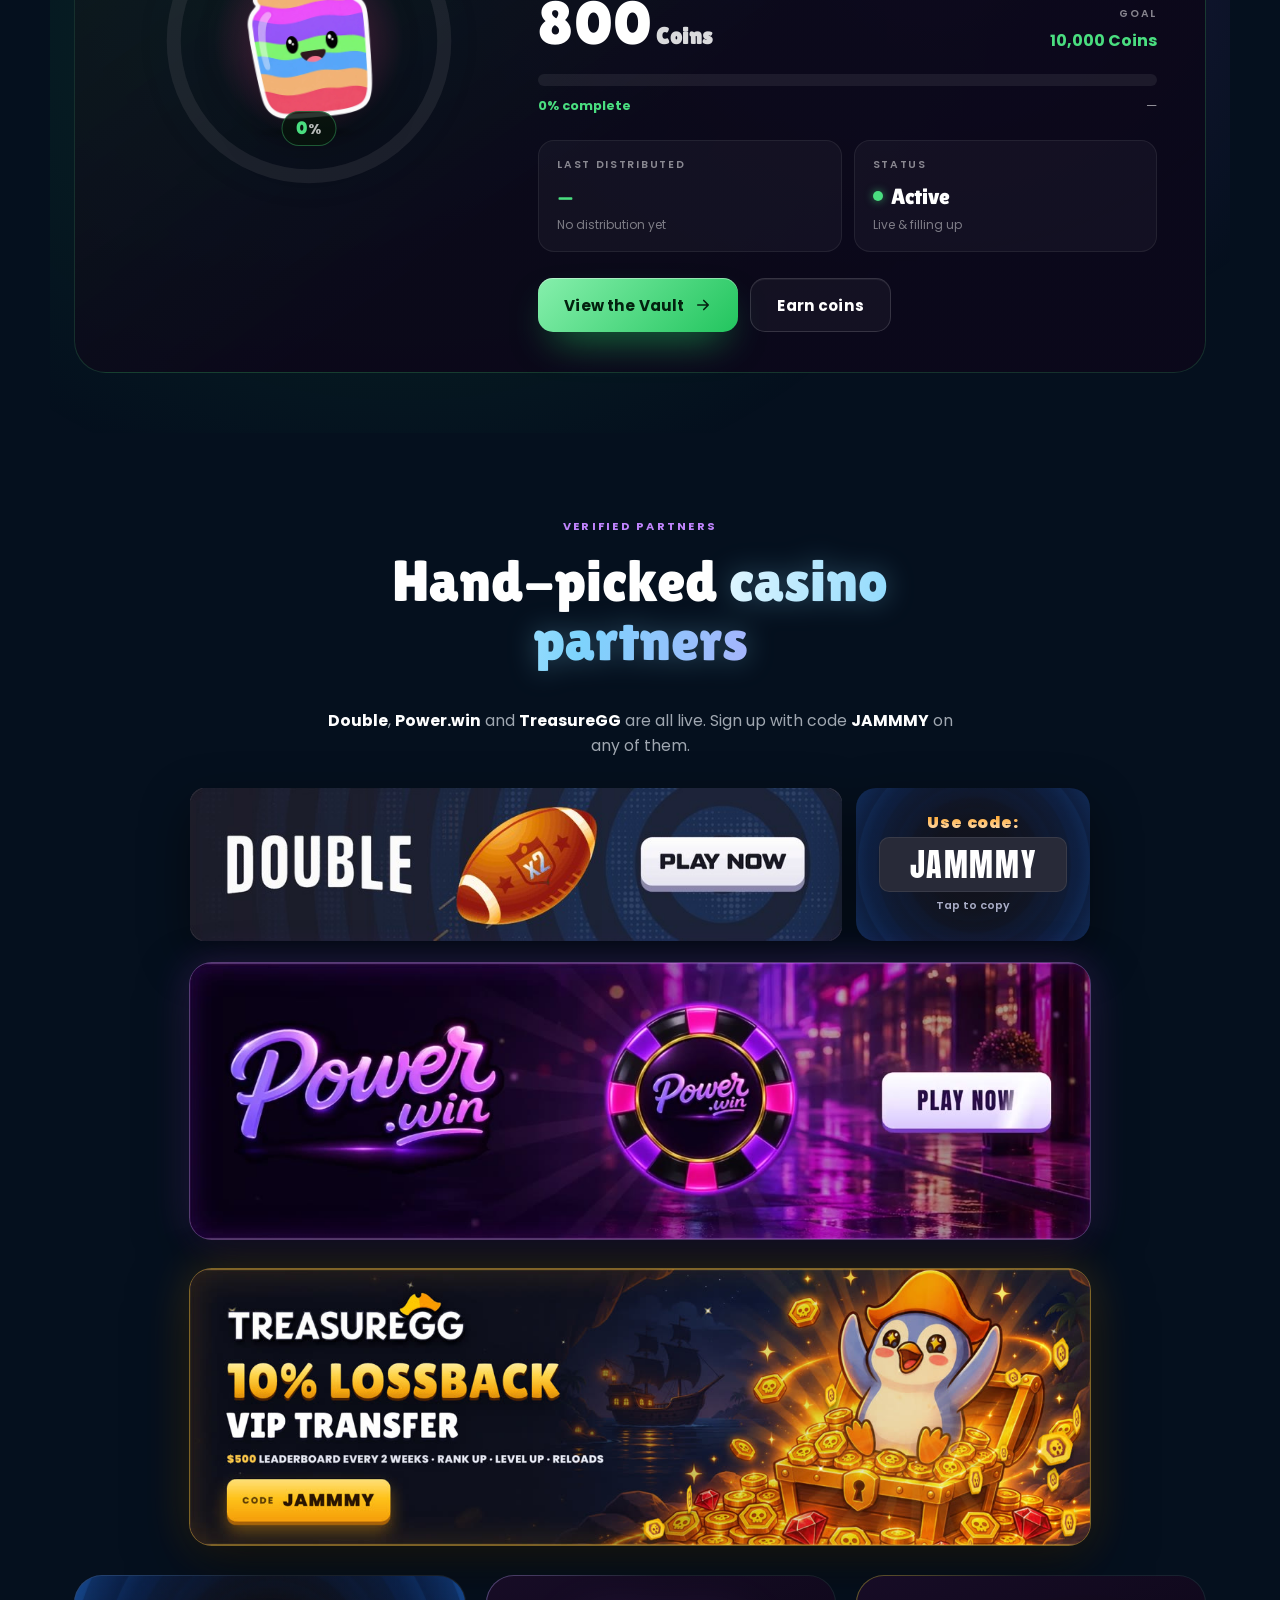
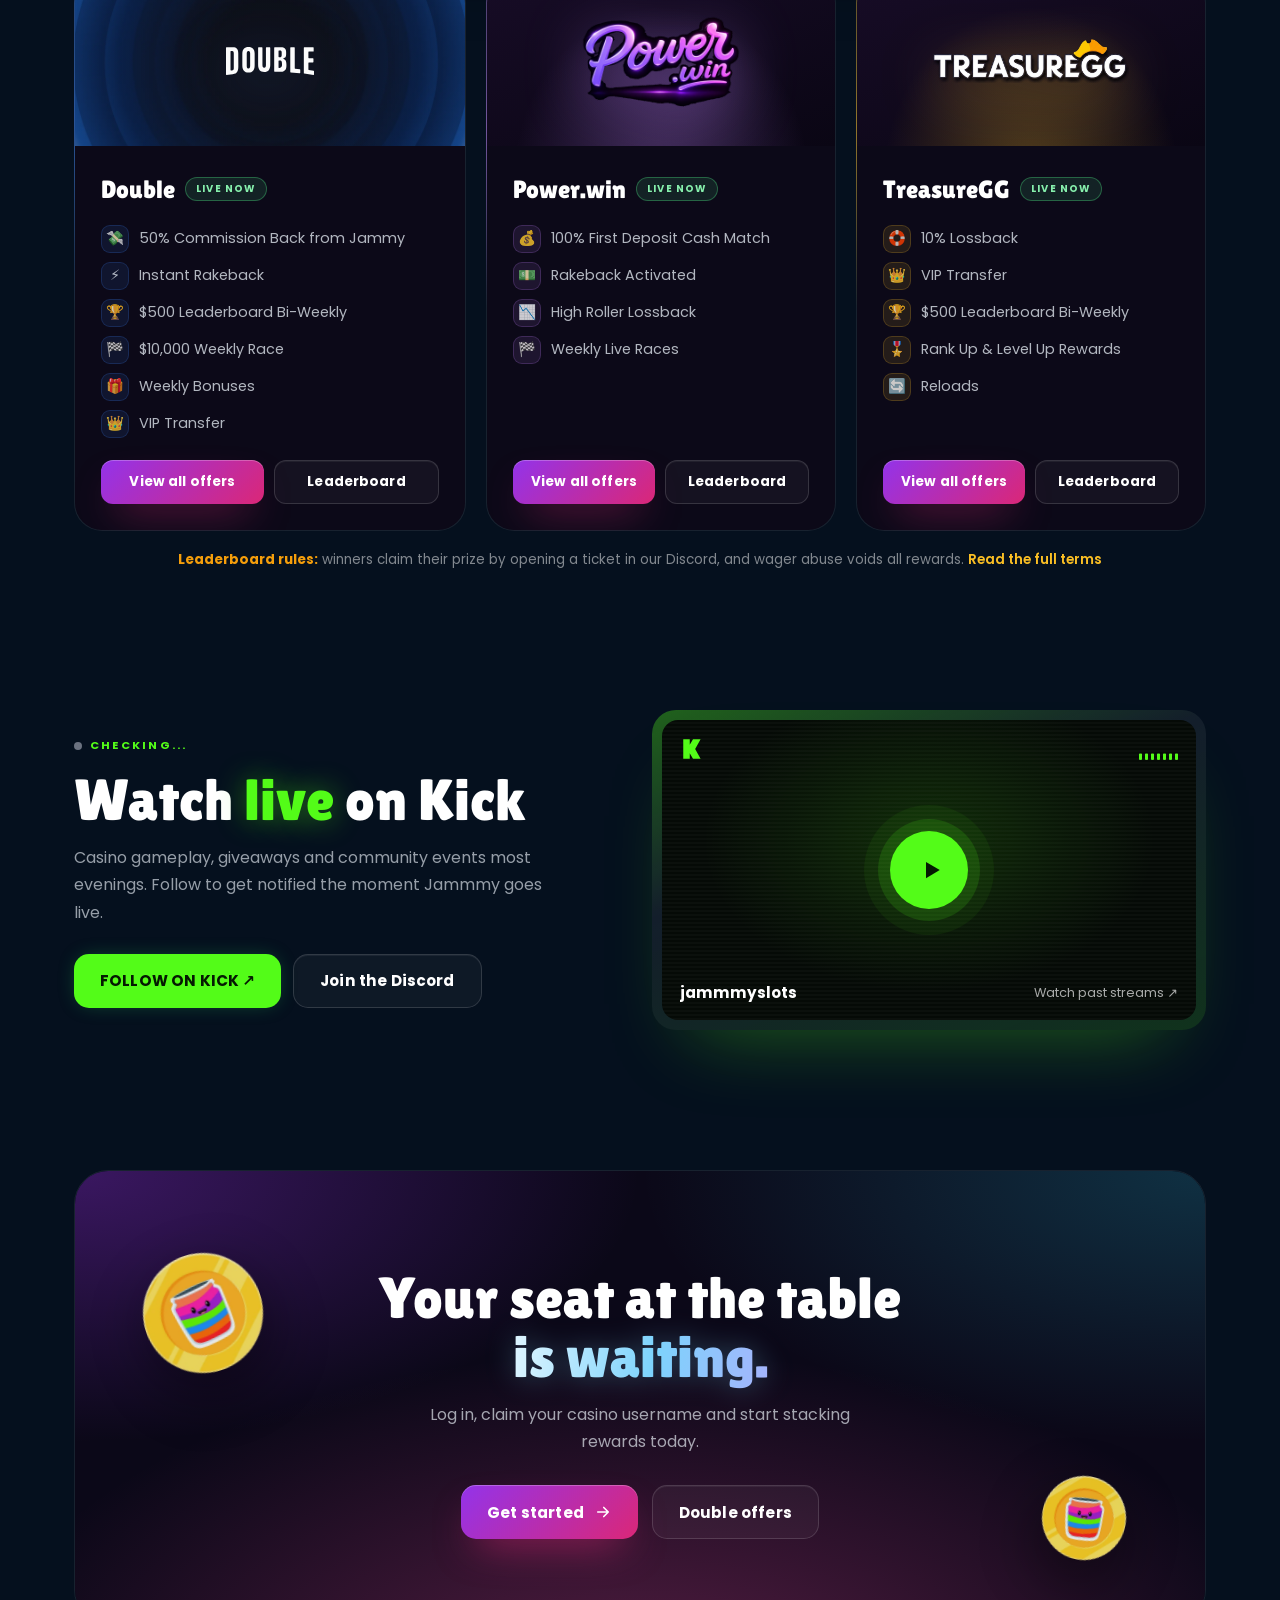
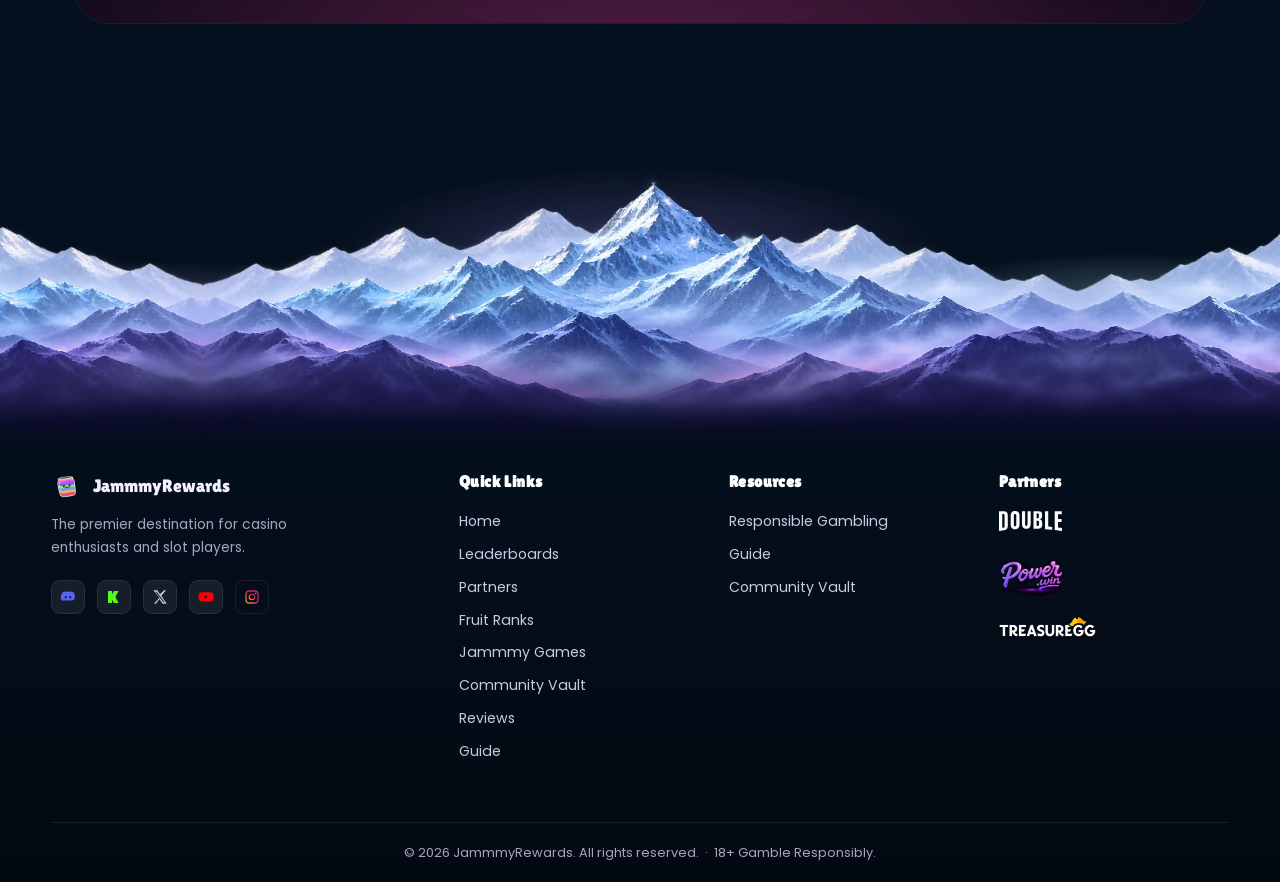
==== commit 9786f656: "Add files via upload" ====
--- a/index.html
+++ b/index.html
@@ -7042,6 +7042,19 @@
 .rbx-hero .rbx-art-glow{background:radial-gradient(closest-side,rgba(239,68,68,.45),rgba(59,130,246,.35) 55%,transparent)}
 @media(max-width:640px){.rbx-burst{inset:0;background-size:100% 100%;-webkit-mask-image:linear-gradient(180deg,#000 70%,transparent 100%);mask-image:linear-gradient(180deg,#000 70%,transparent 100%)}}
 @media(prefers-reduced-motion:reduce){.rbx-burst{animation:none}}
+
+/* Double: Jammy's 50% commission share */
+.dbx-share{position:relative;overflow:hidden;display:grid;grid-template-columns:auto 1fr;gap:clamp(18px,4vw,48px);align-items:center;margin-top:22px;padding:clamp(22px,4vw,42px);border-radius:26px;background:linear-gradient(90deg,rgba(12,14,26,.55) 0%,rgba(12,14,26,.88) 45%,rgba(12,14,26,.94) 100%),url(dbl-bg-orbit.webp?v=1127) center/cover,#12141e;box-shadow:inset 0 0 0 1px rgba(255,166,43,.35),0 24px 60px -20px rgba(255,166,43,.35)}
+.dbx-share::after{content:'';position:absolute;inset:0;border-radius:inherit;pointer-events:none;background:linear-gradient(110deg,transparent 30%,rgba(255,220,150,.10) 45%,transparent 60%);background-size:250% 100%;animation:dbxShareSweep 6s ease-in-out infinite}
+@keyframes dbxShareSweep{0%,40%{background-position:120% 0}100%{background-position:-120% 0}}
+.dbx-share-num{display:flex;align-items:flex-start;font:400 clamp(6rem,15vw,11rem)/.82 'Anton',Impact,sans-serif;background:linear-gradient(180deg,#fff3df 0%,#ffc56e 45%,#ffa62b 100%);-webkit-background-clip:text;background-clip:text;color:transparent;filter:drop-shadow(0 10px 30px rgba(255,166,43,.35))}
+.dbx-share-num i{font-style:normal;font-size:.45em;margin-top:.12em}
+.dbx-share-tag{display:inline-block;padding:6px 12px;border-radius:99px;background:rgba(255,166,43,.12);box-shadow:inset 0 0 0 1px rgba(255,166,43,.45);color:#ffd08a;font:700 .75rem 'Poppins',sans-serif}
+.dbx-share h3{margin:14px 0 10px;font:400 clamp(1.7rem,3.6vw,2.6rem)/1.05 'Anton',Impact,sans-serif;text-transform:uppercase}
+.dbx-share p{max-width:52ch;margin:0 0 20px;color:#cfd3e6;line-height:1.6}
+.dbx-share p b{color:#fff}
+@media(max-width:640px){.dbx-share{grid-template-columns:1fr;text-align:center}.dbx-share-num{justify-content:center}.dbx-share p{margin-left:auto;margin-right:auto}.dbx-share .dbx-cta{justify-content:center}}
+@media(prefers-reduced-motion:reduce){.dbx-share::after{animation:none}}
 /* toast */
 .dbl-toast{position:fixed;left:50%;bottom:calc(84px + env(safe-area-inset-bottom));transform:translate(-50%,20px);z-index:9999;max-width:min(92vw,440px);padding:13px 18px;border-radius:14px;background:#1d2030;box-shadow:0 0 0 1px rgba(var(--dbl-blue),.45),0 18px 40px rgba(0,0,0,.5);color:#fff;font:600 .88rem/1.45 'Poppins',sans-serif;text-align:center;opacity:0;transition:opacity .25s,transform .25s;pointer-events:none}
 .dbl-toast.on{opacity:1;transform:translate(-50%,0)}
@@ -7448,6 +7461,7 @@
           <div class="hx-p-body">
             <div class="hx-p-name">Double <span class="hx-p-badge live">Live now</span></div>
             <ul class="hx-p-feats">
+              <li><i>💸</i>50% Commission Back from Jammy</li>
               <li><i>⚡</i>Instant Rakeback</li>
               <li><i>🏆</i>$500 Leaderboard Bi-Weekly</li>
               <li><i>🏁</i>$10,000 Weekly Race</li>
@@ -8124,7 +8138,7 @@
             <span class="dbx-badge"><i aria-hidden="true"></i>Live now</span>
             <im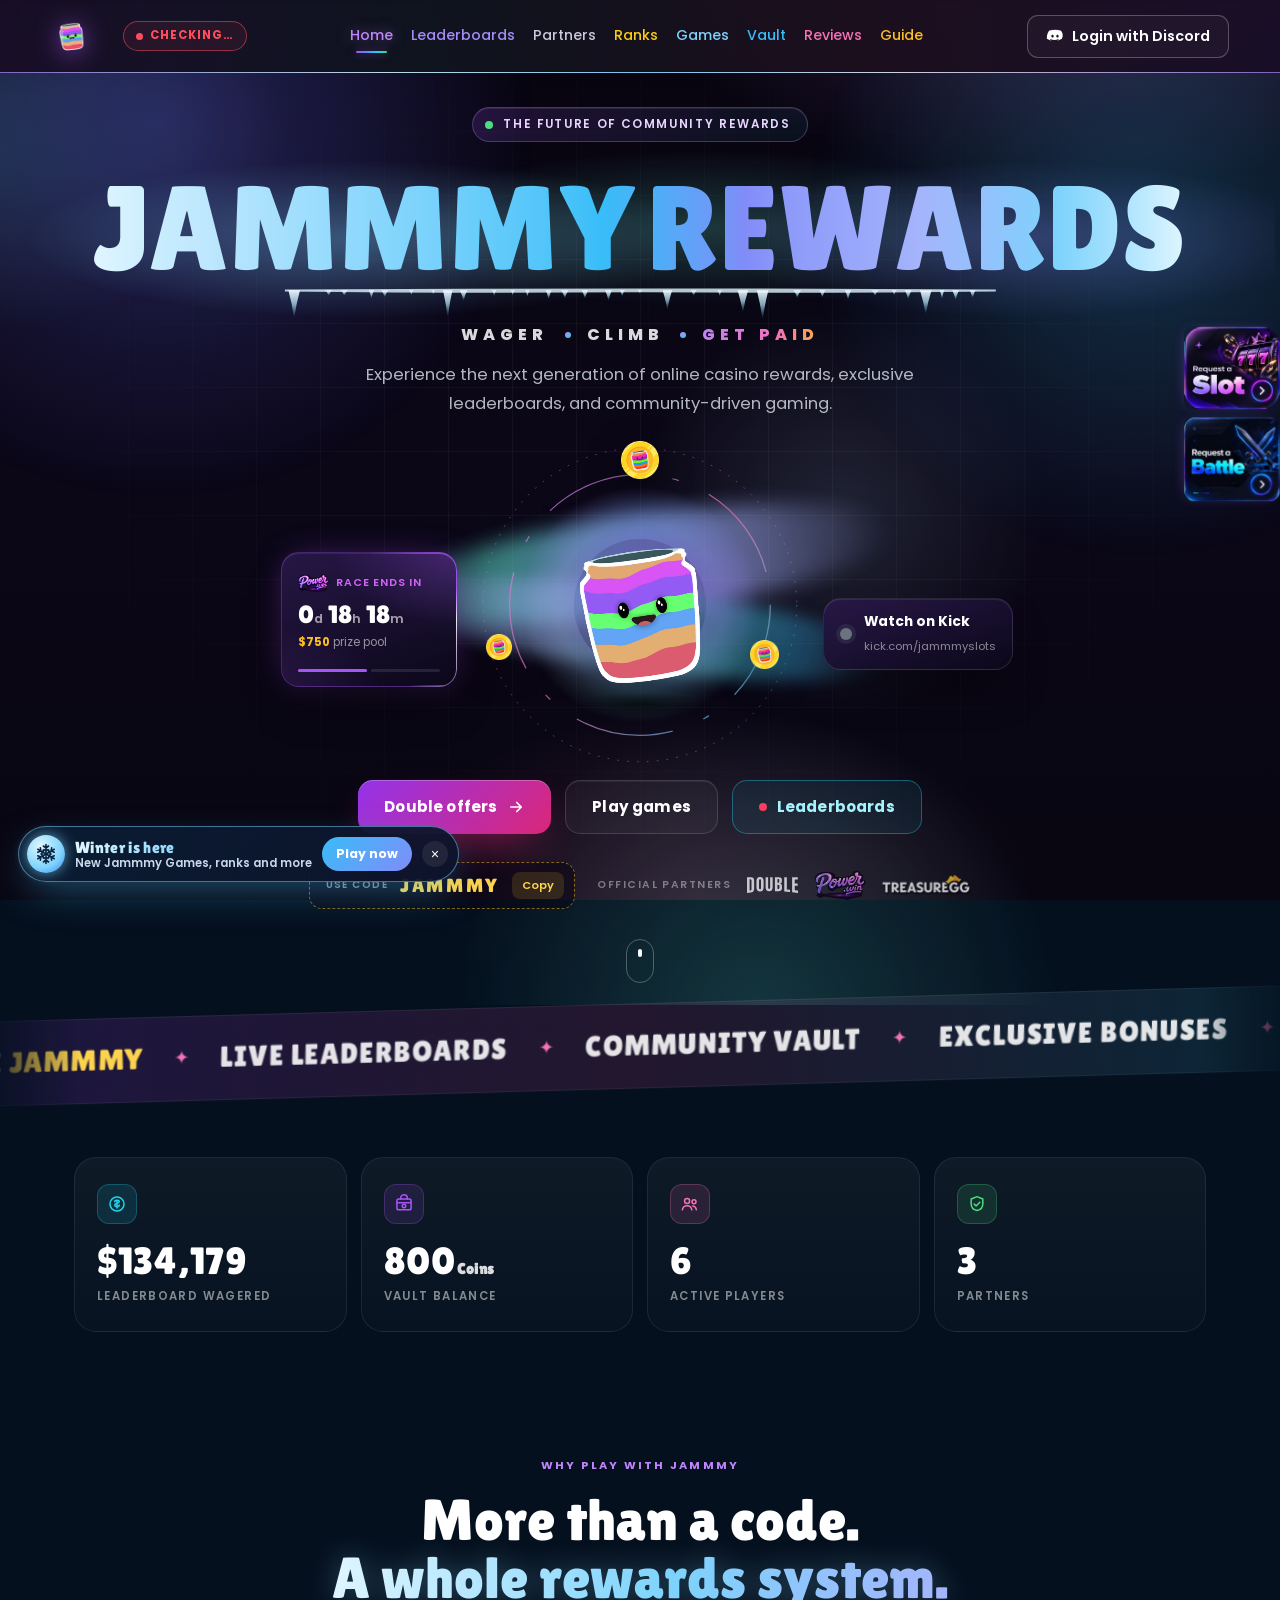
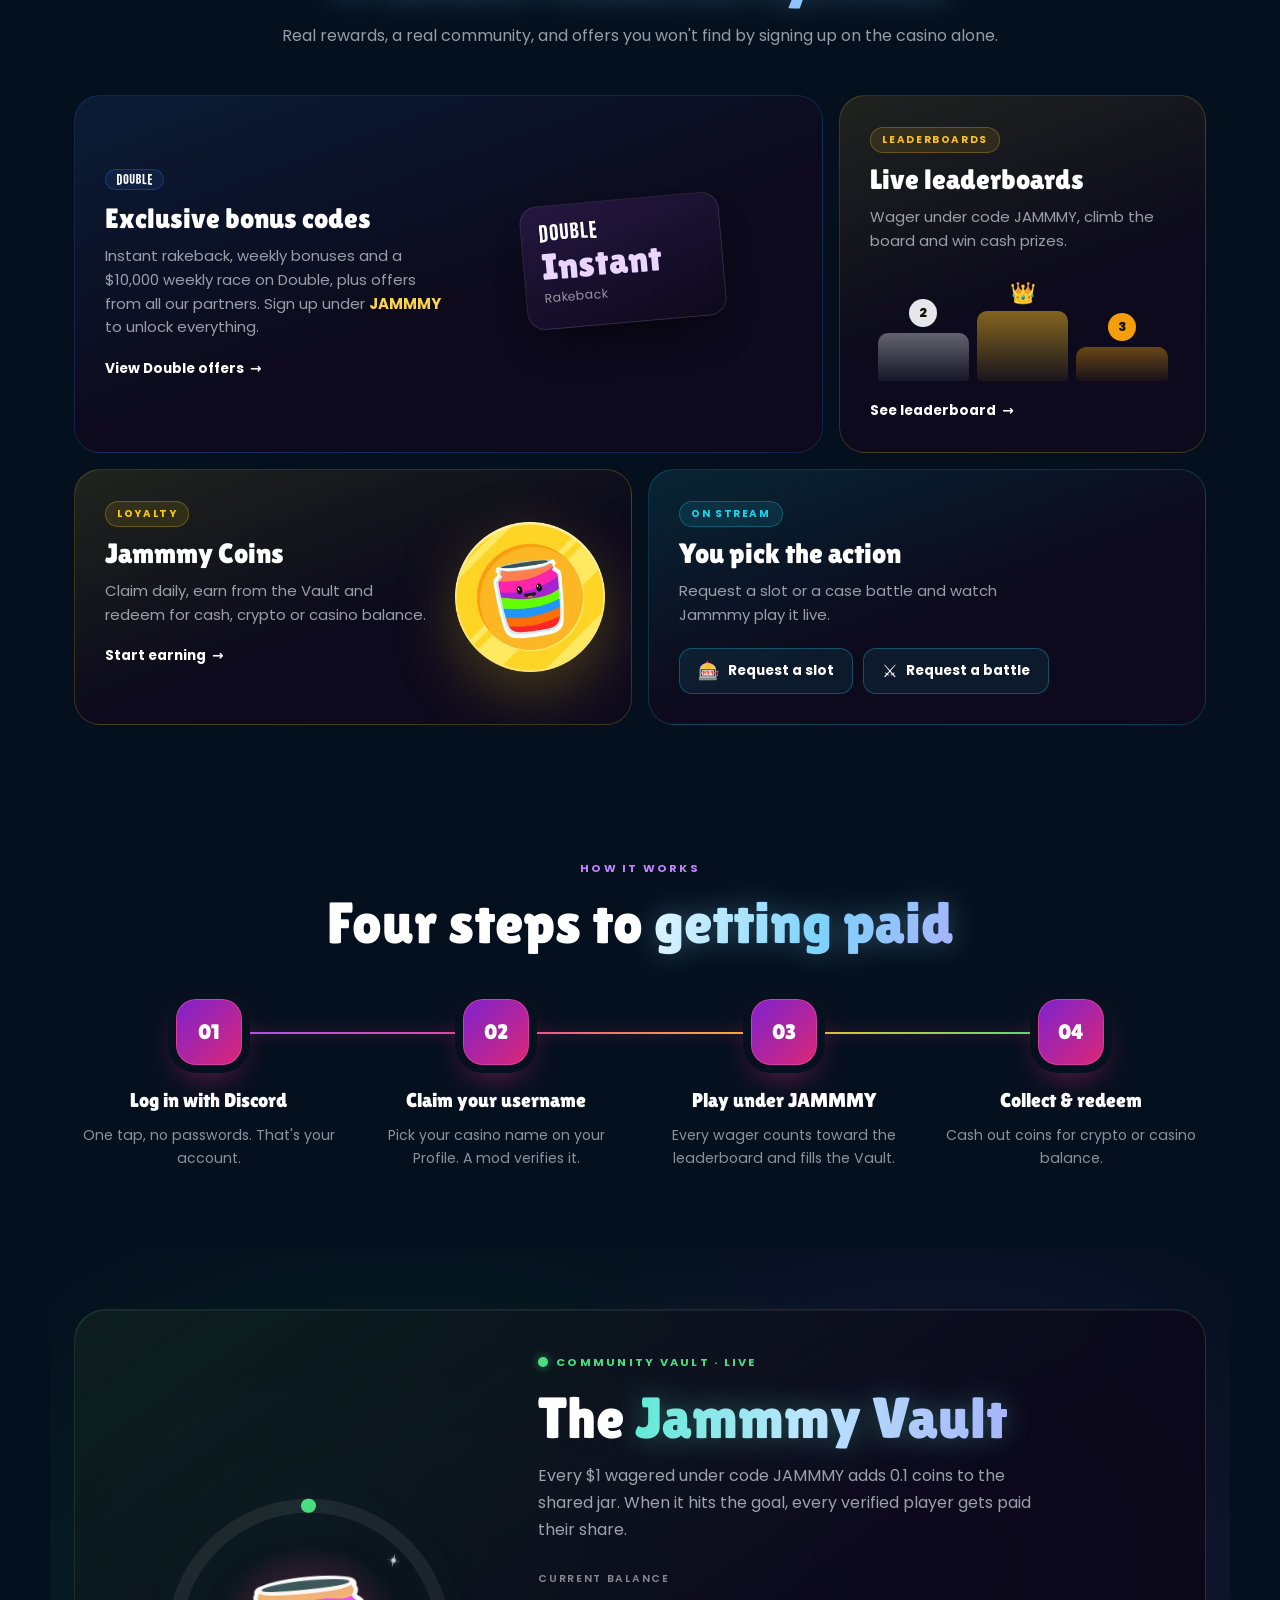
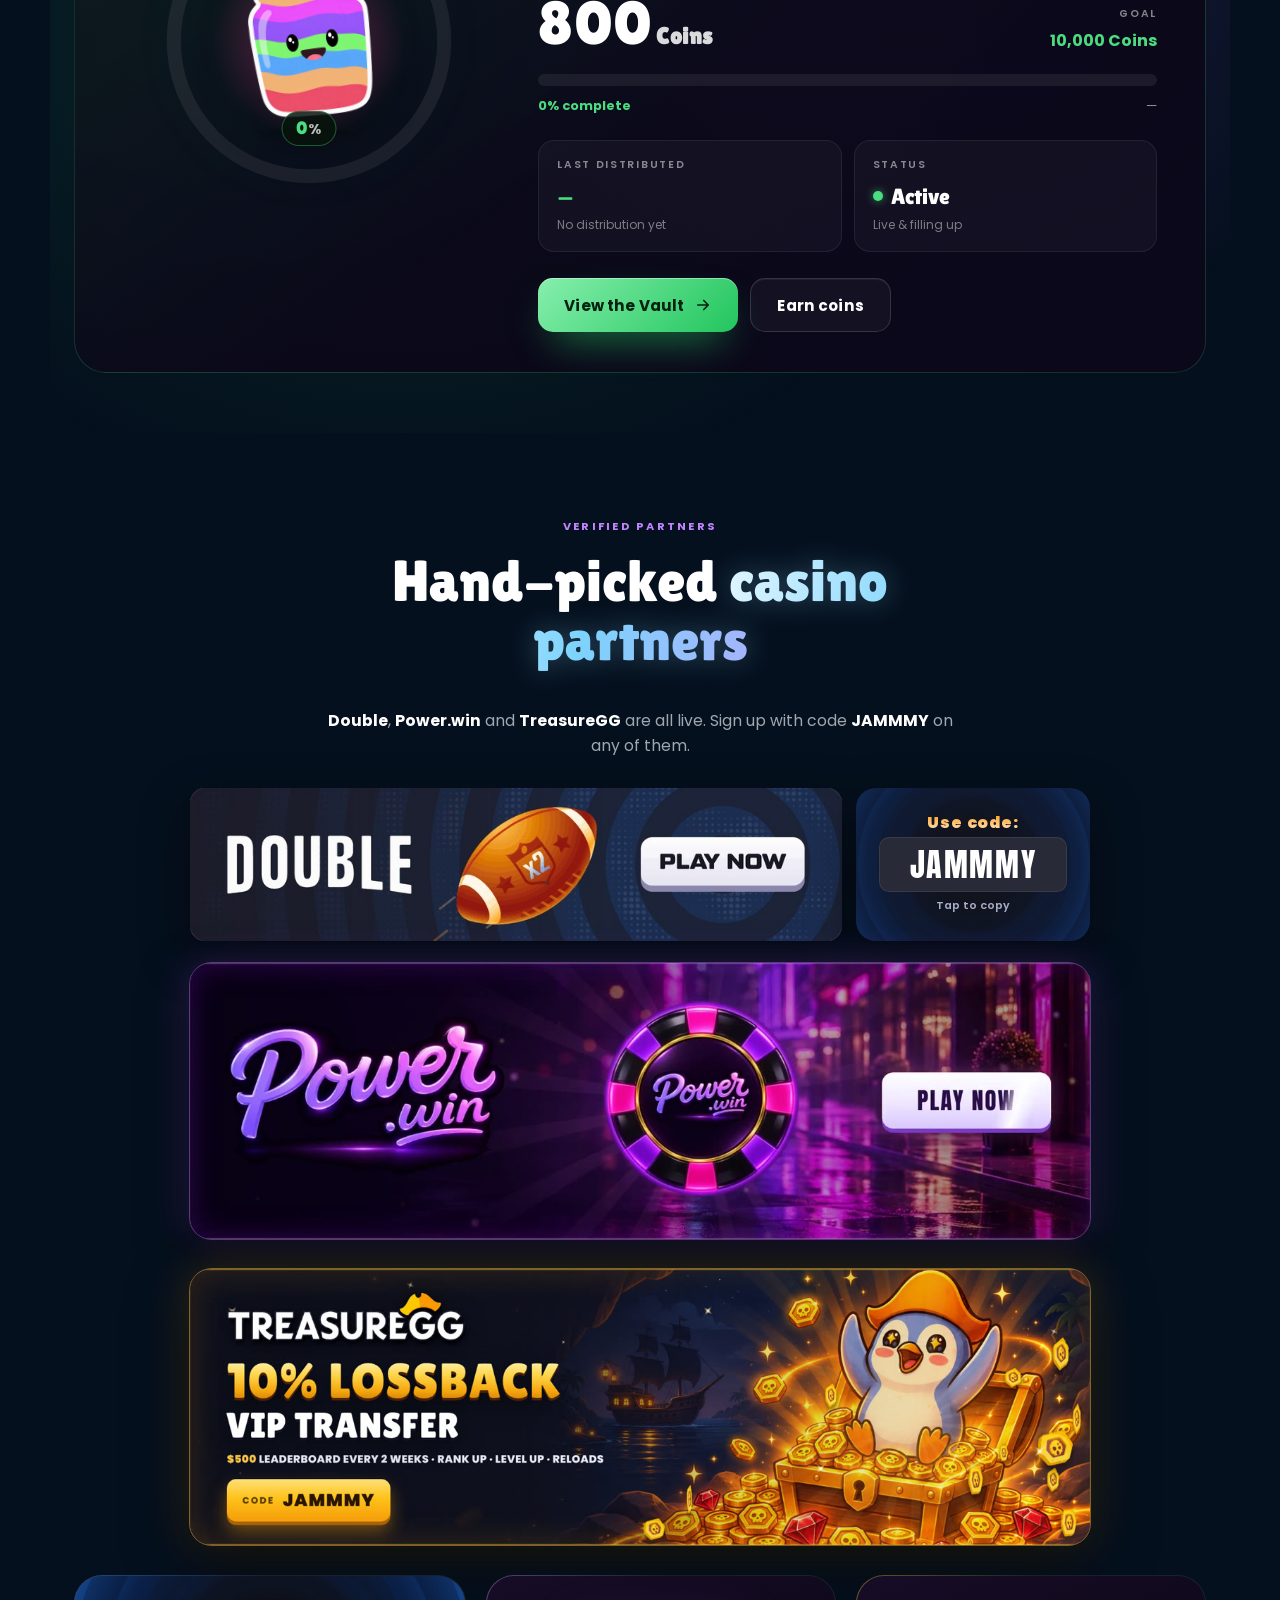
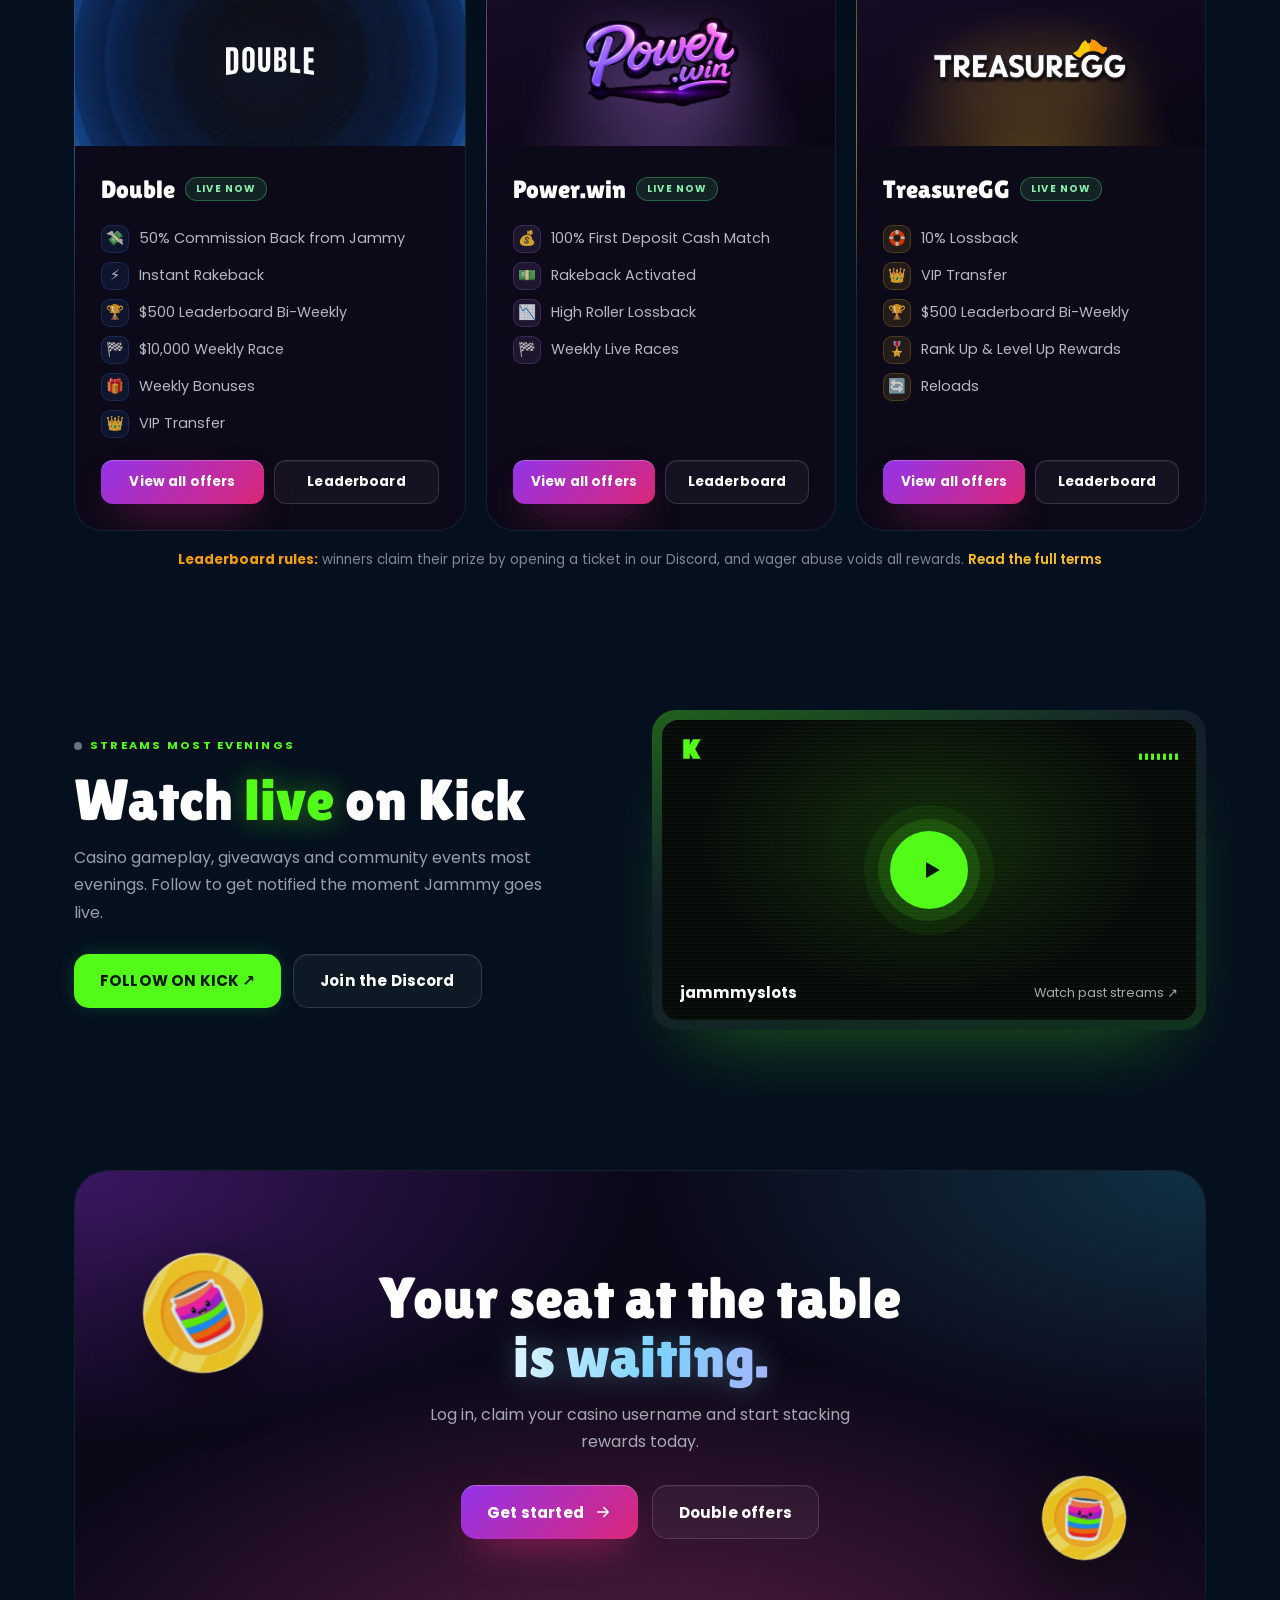
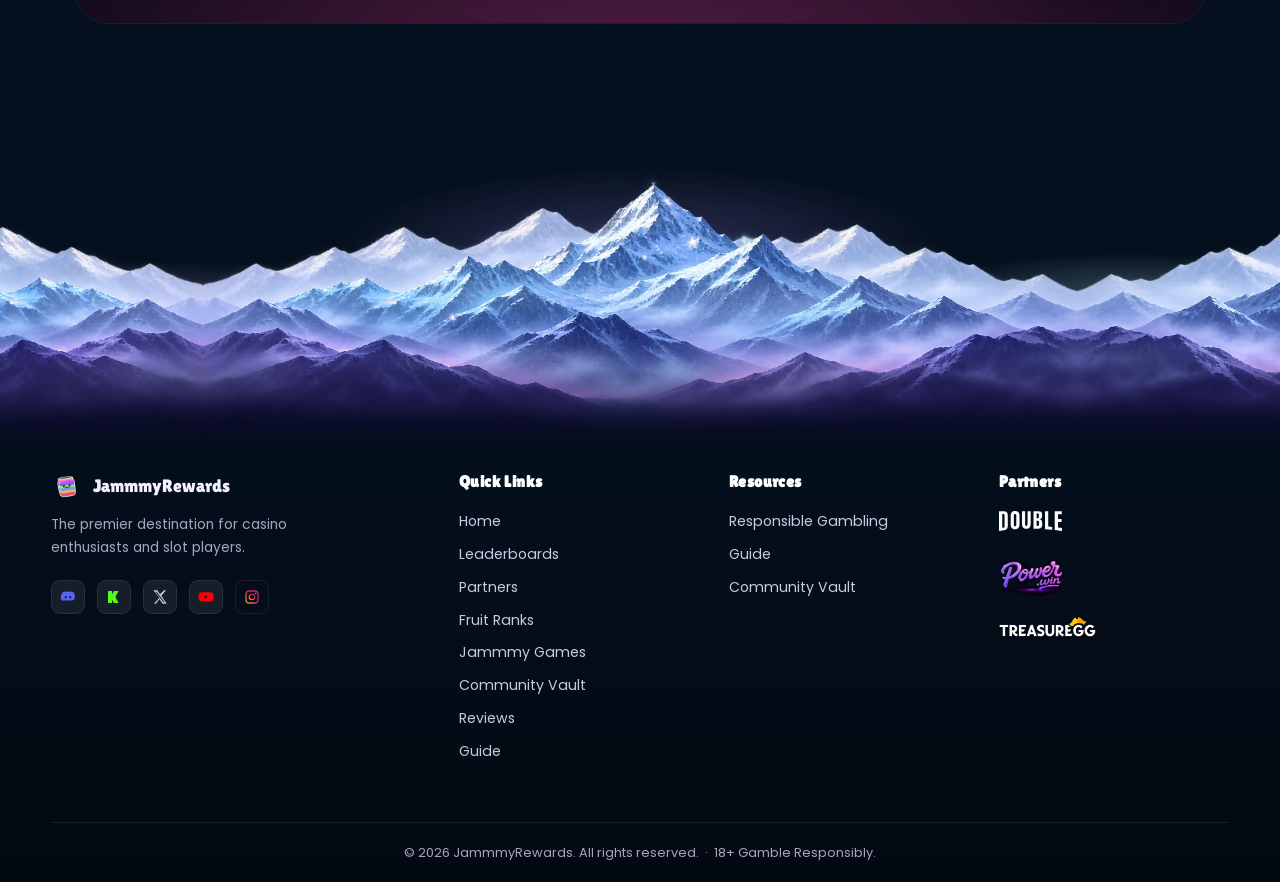
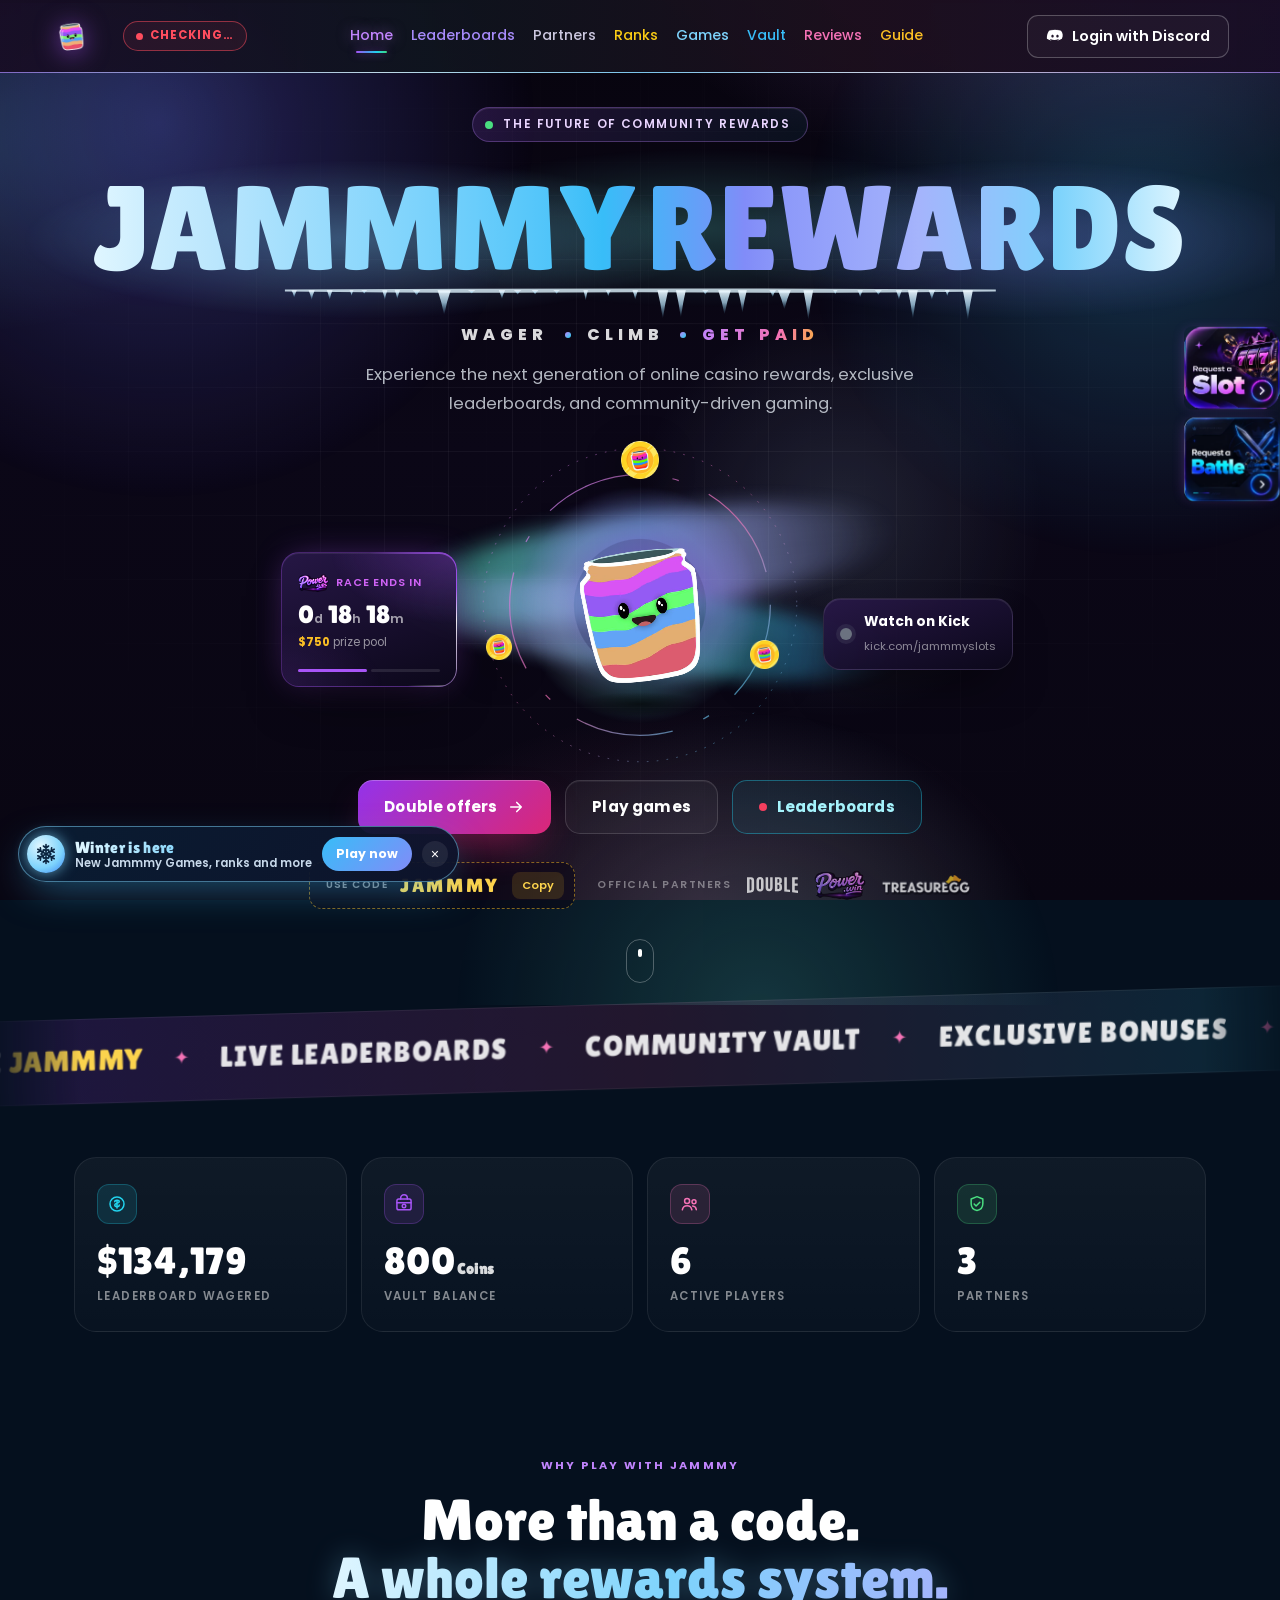
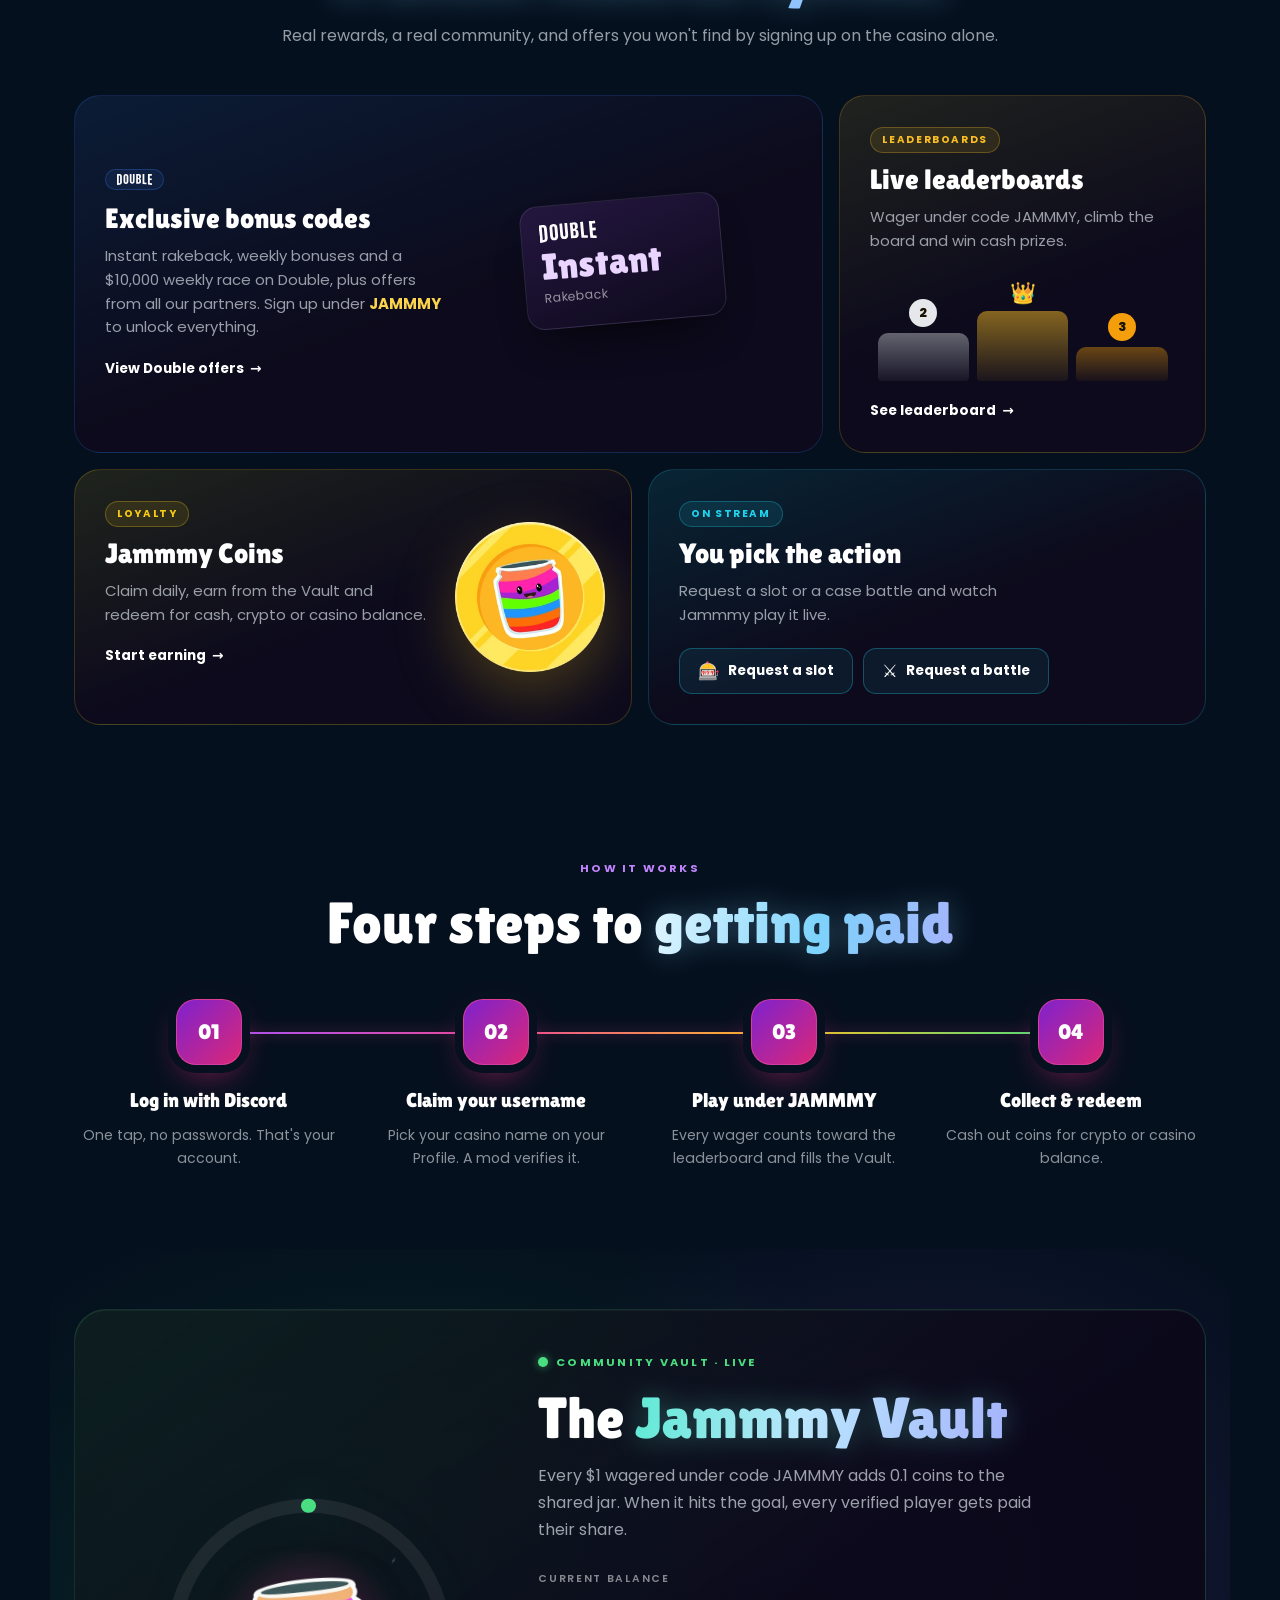
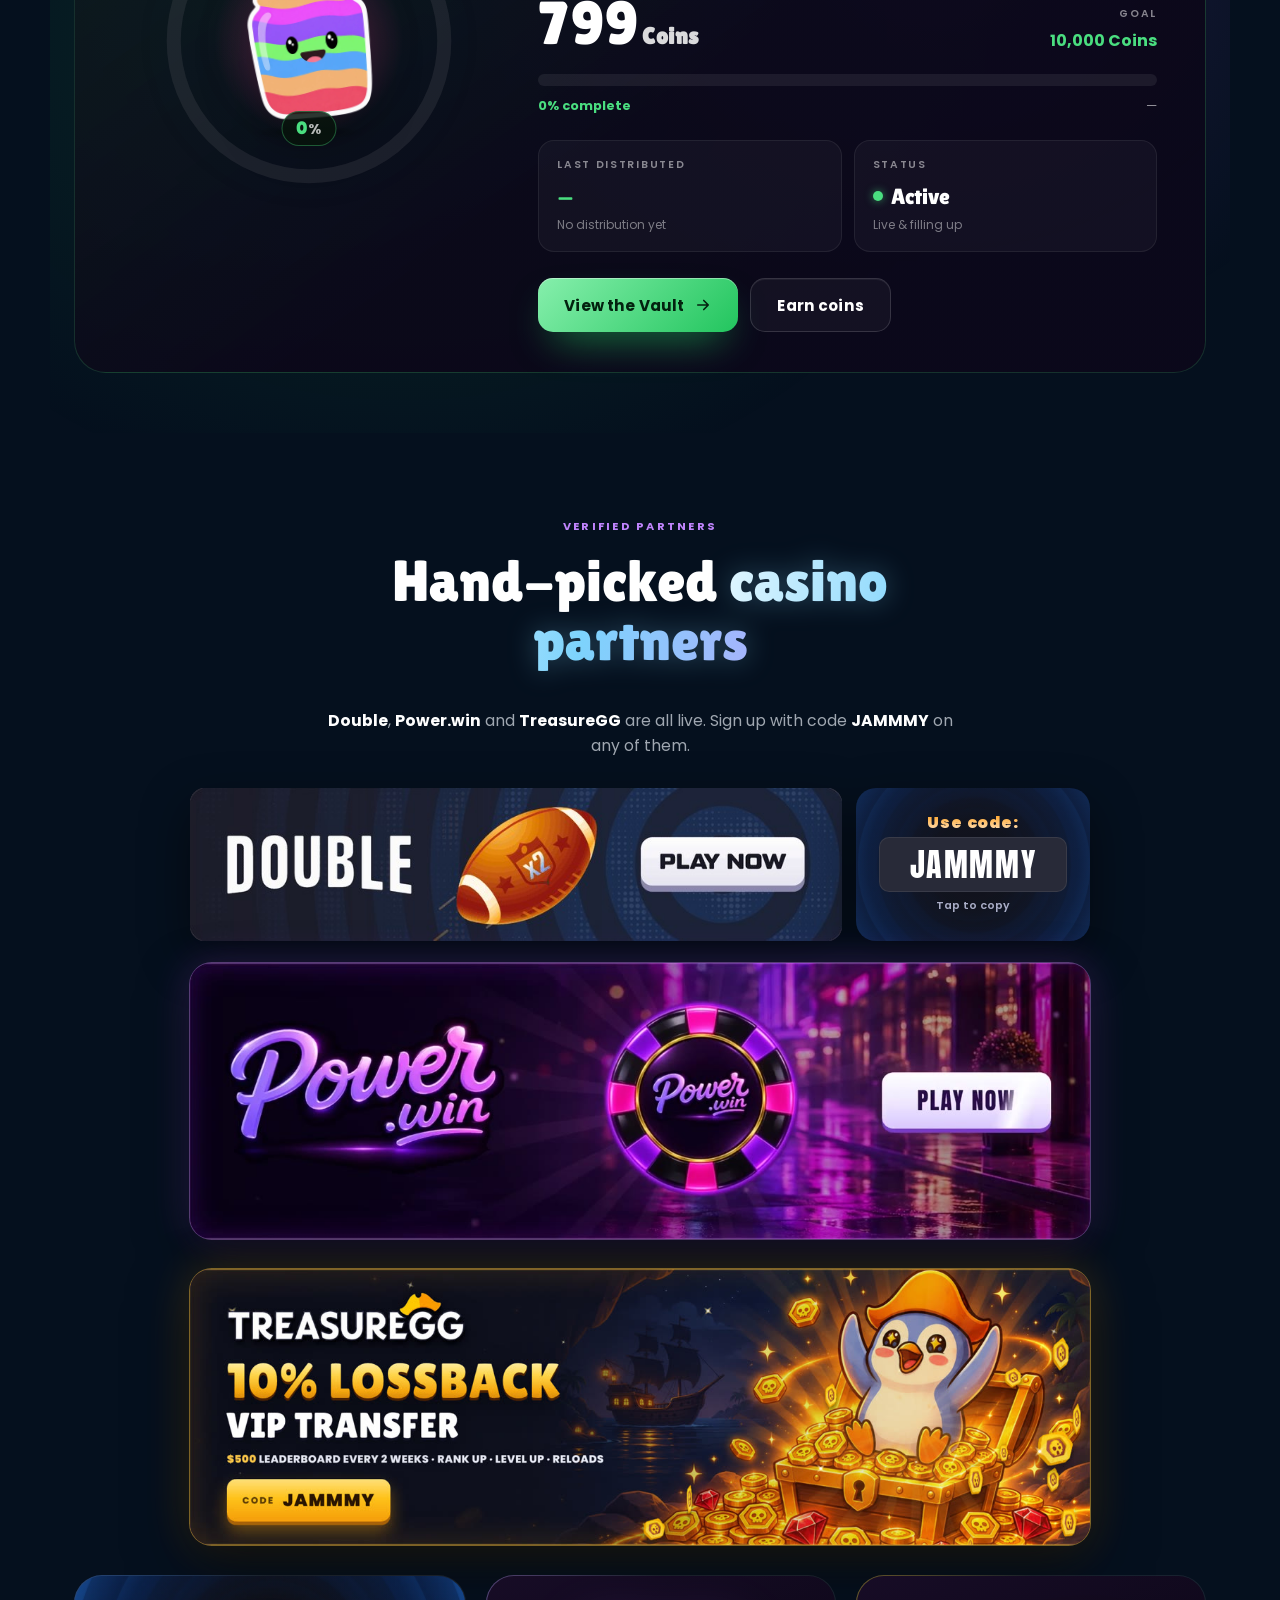
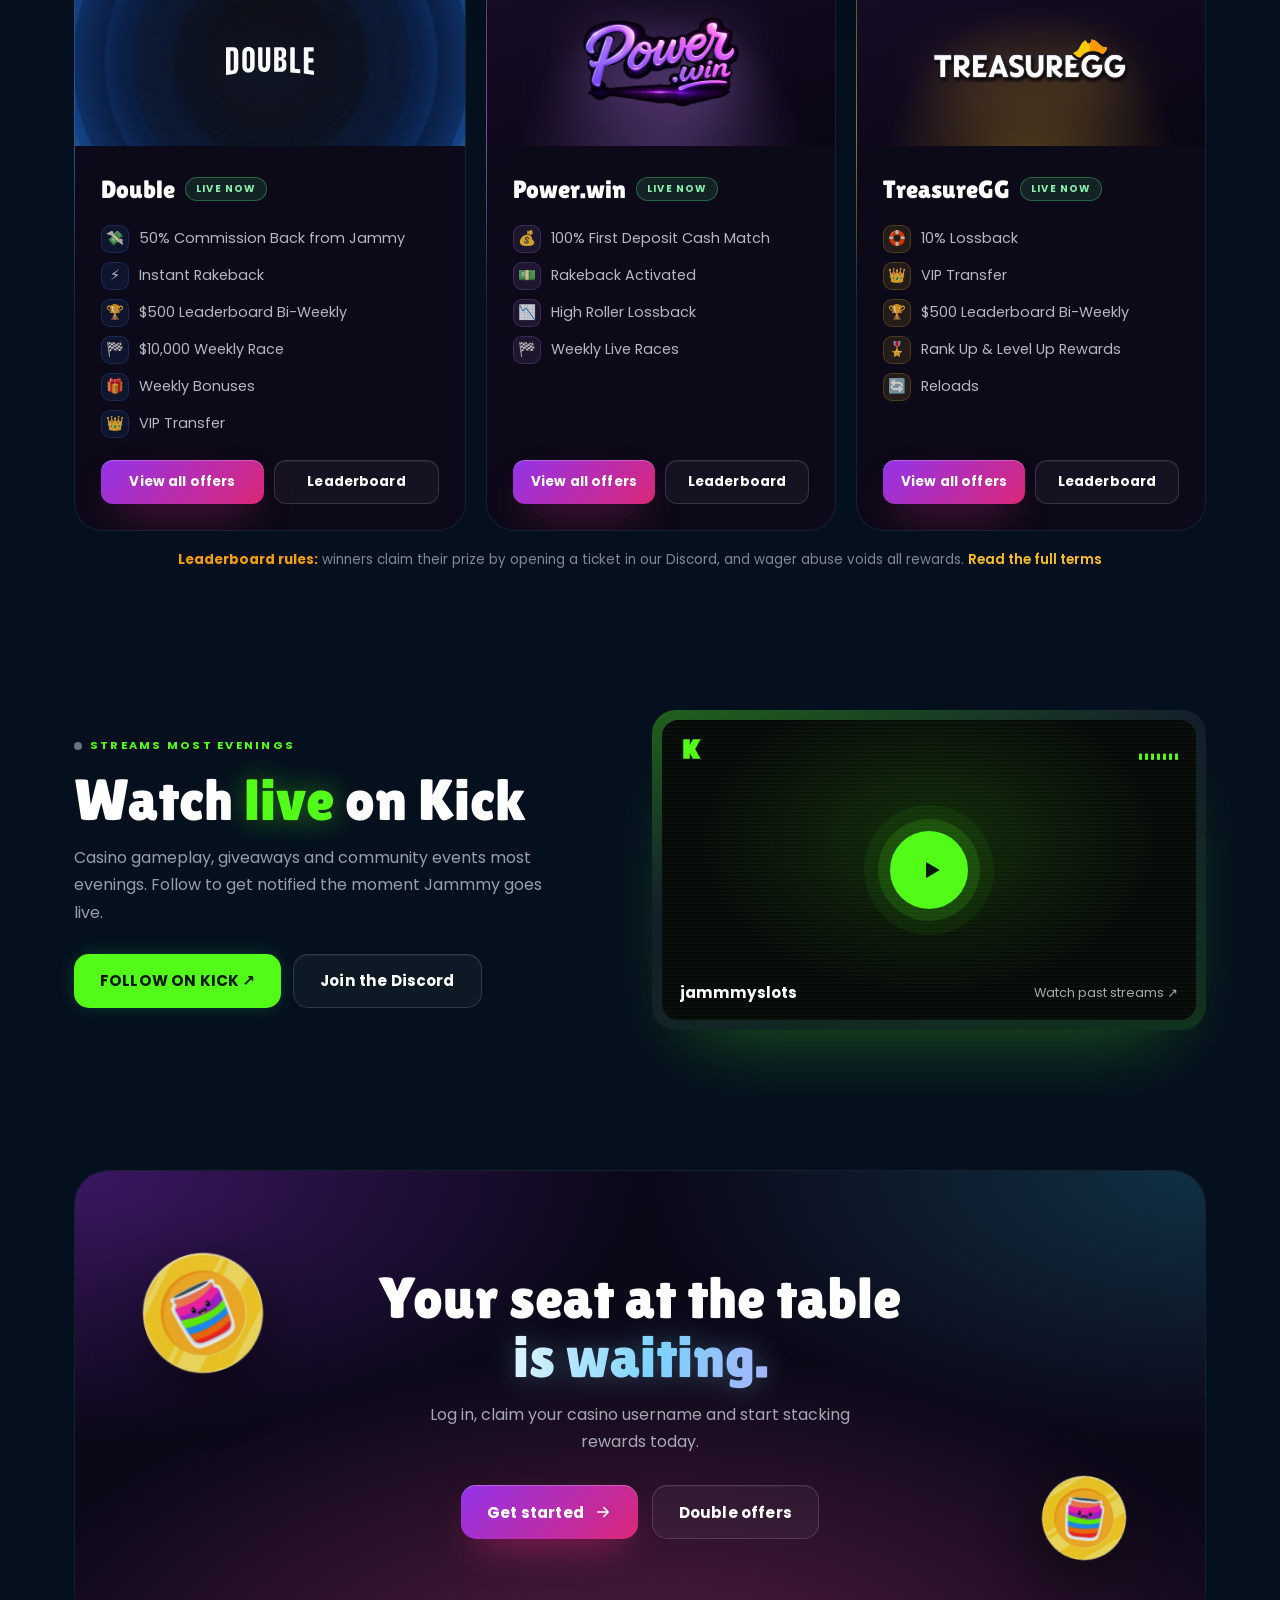
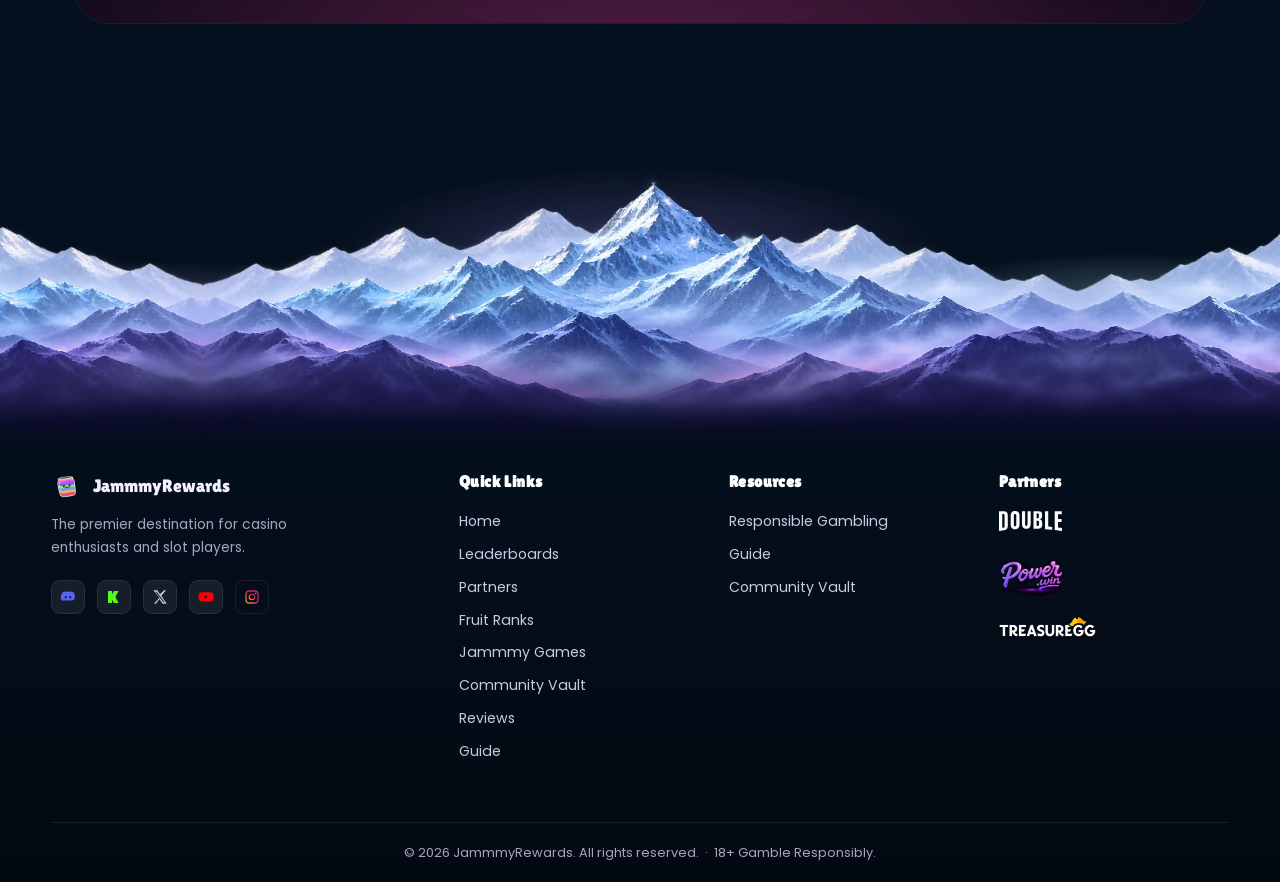
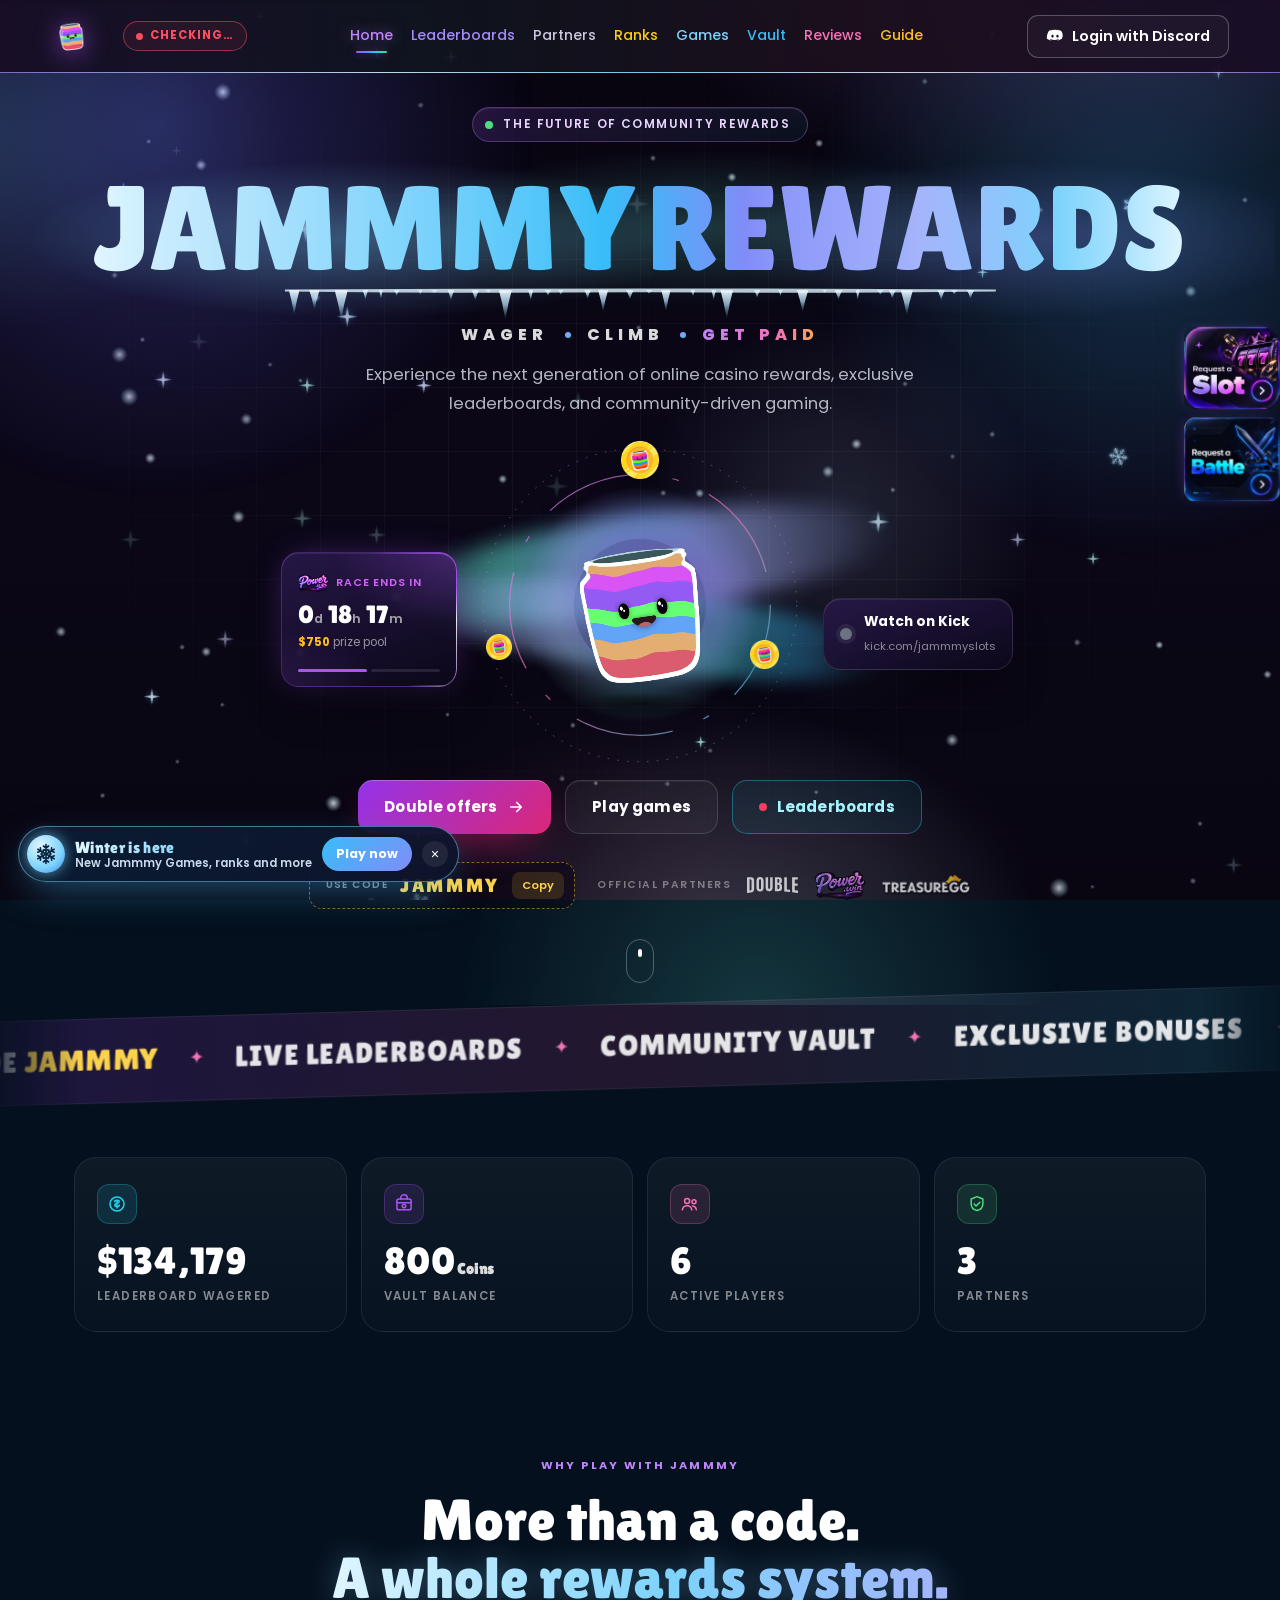
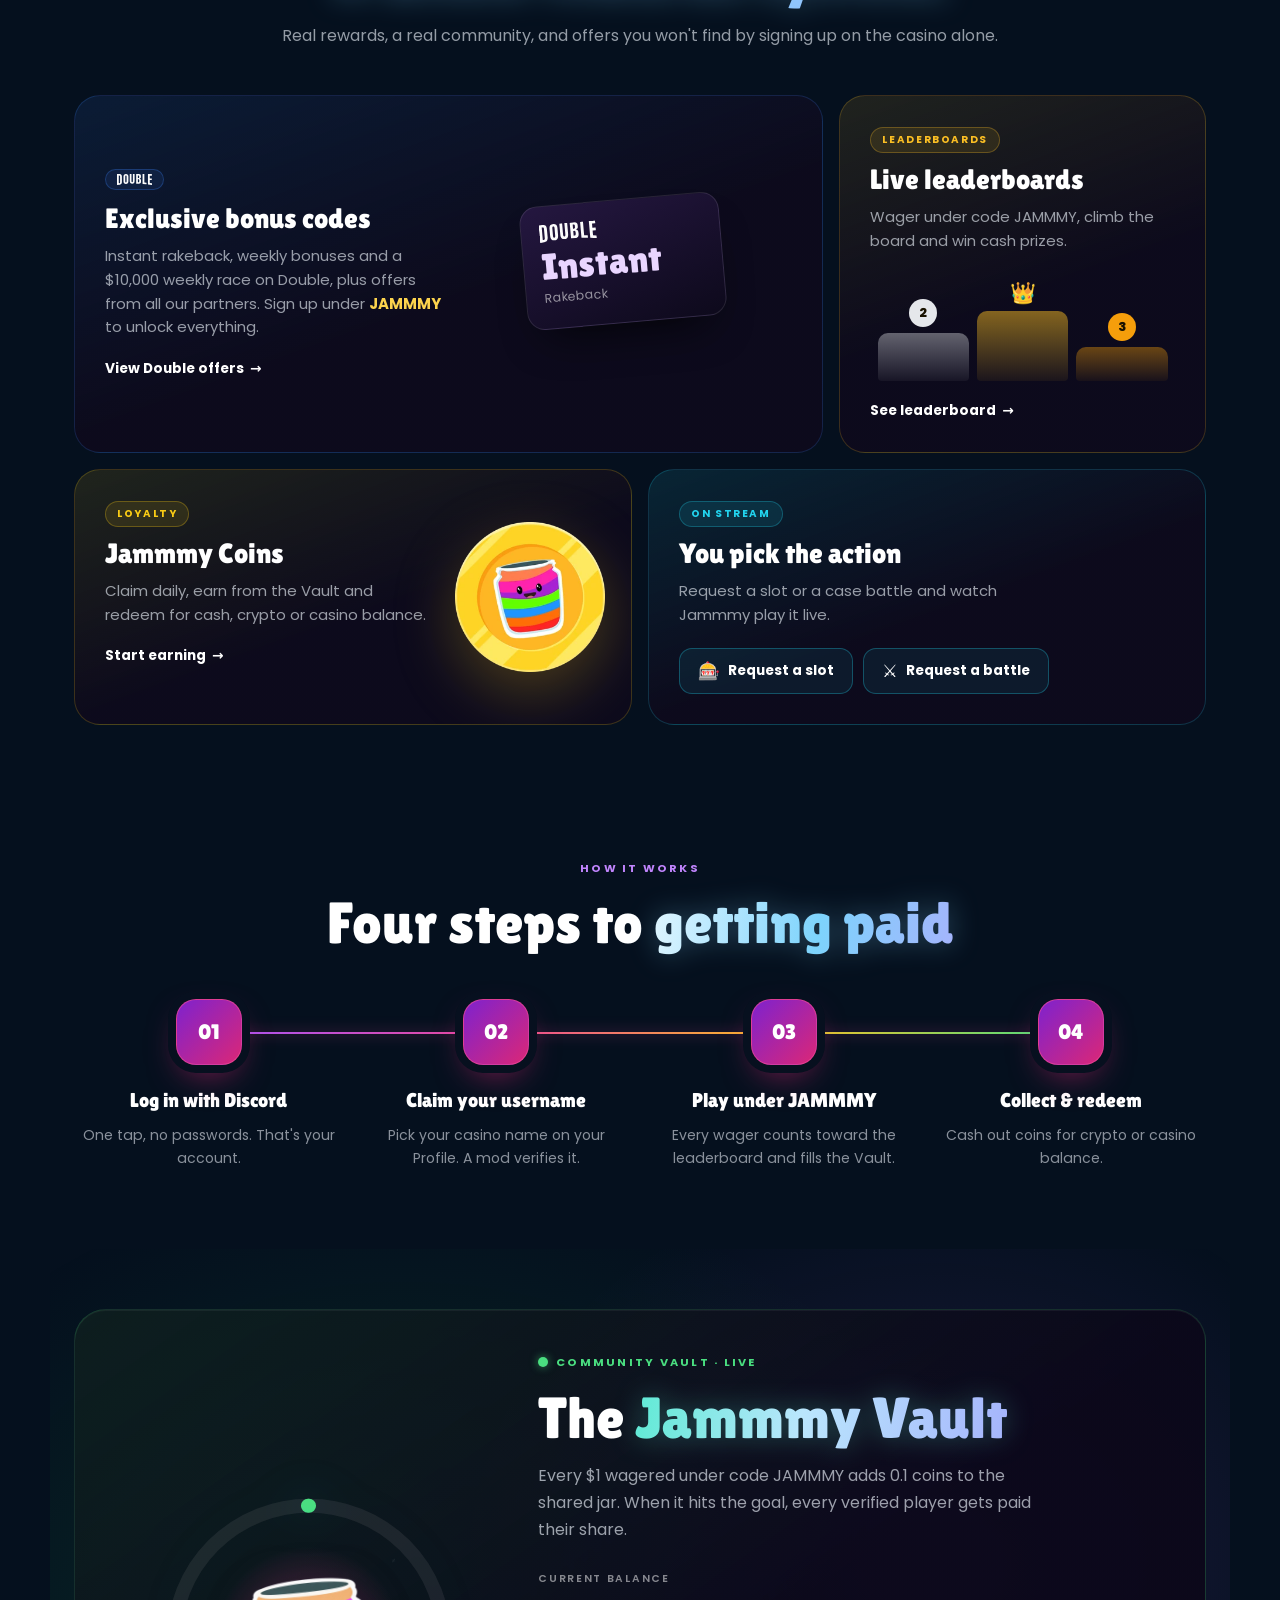
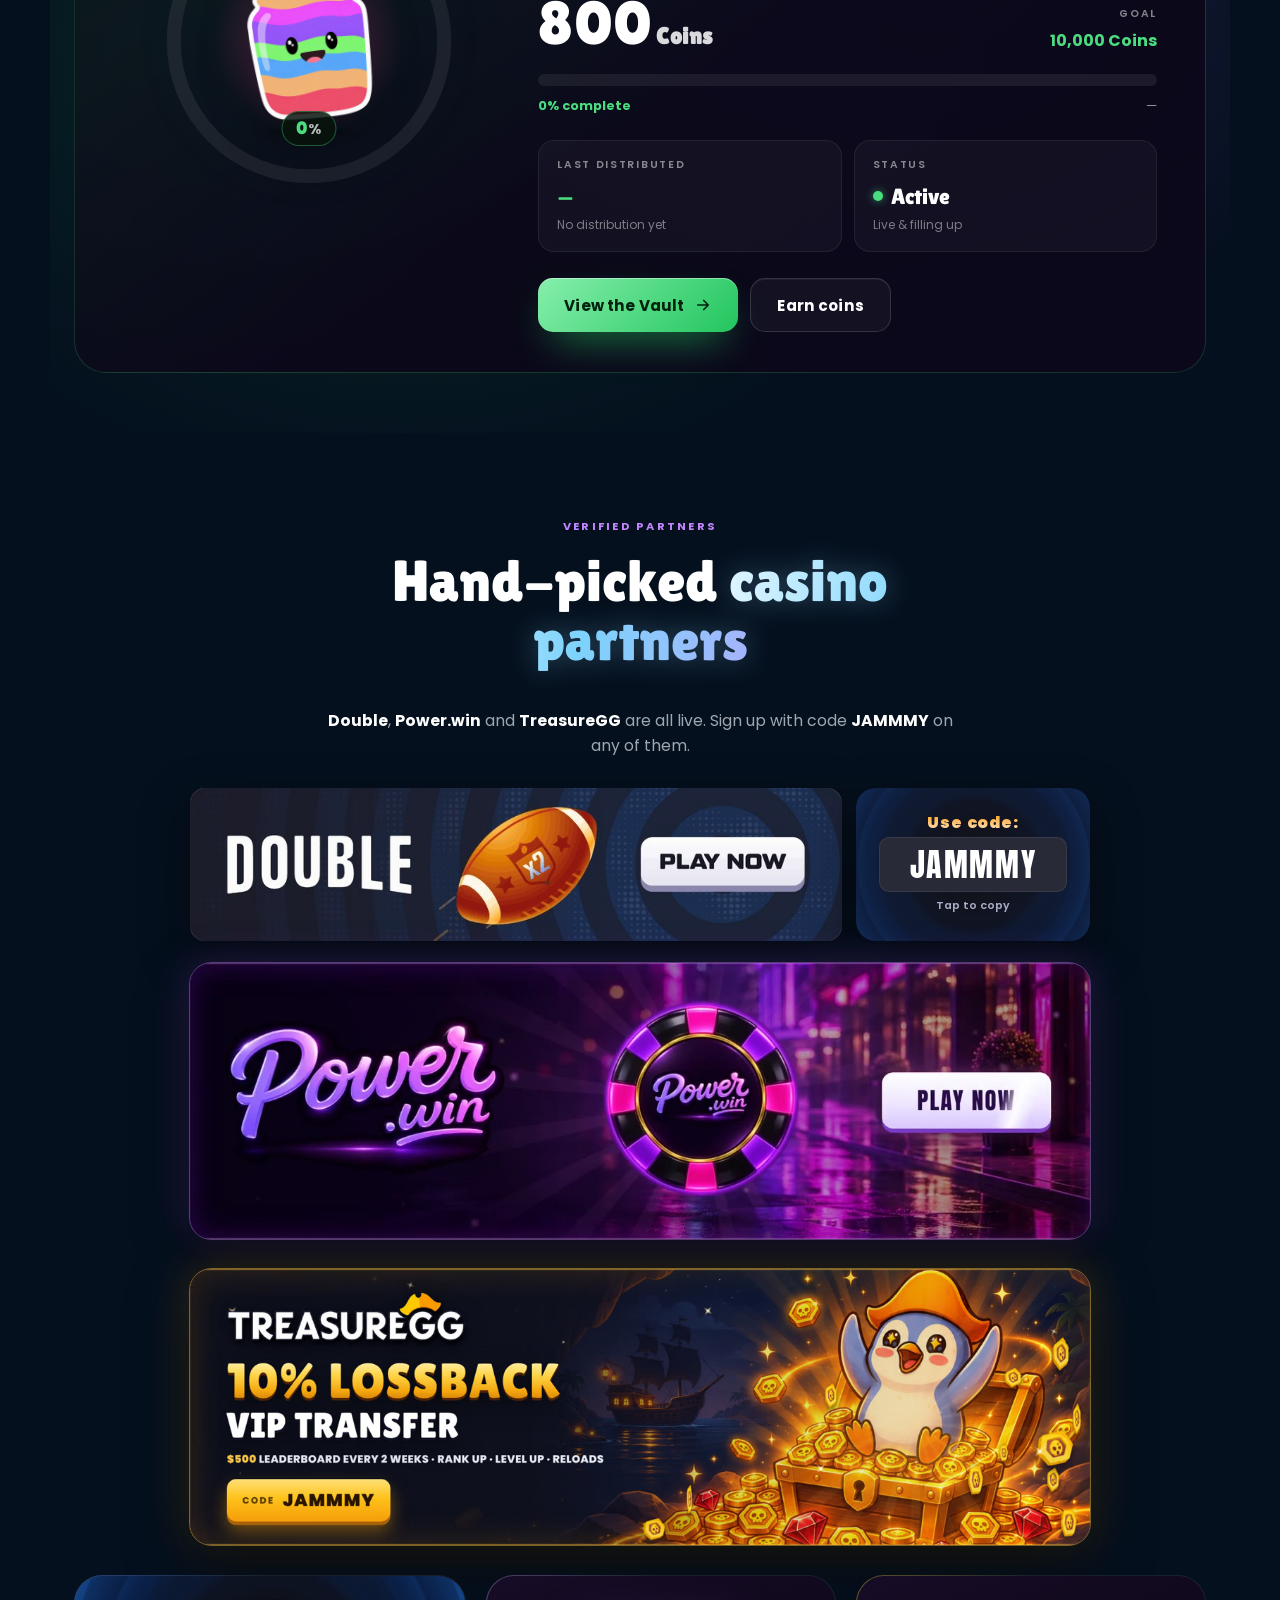
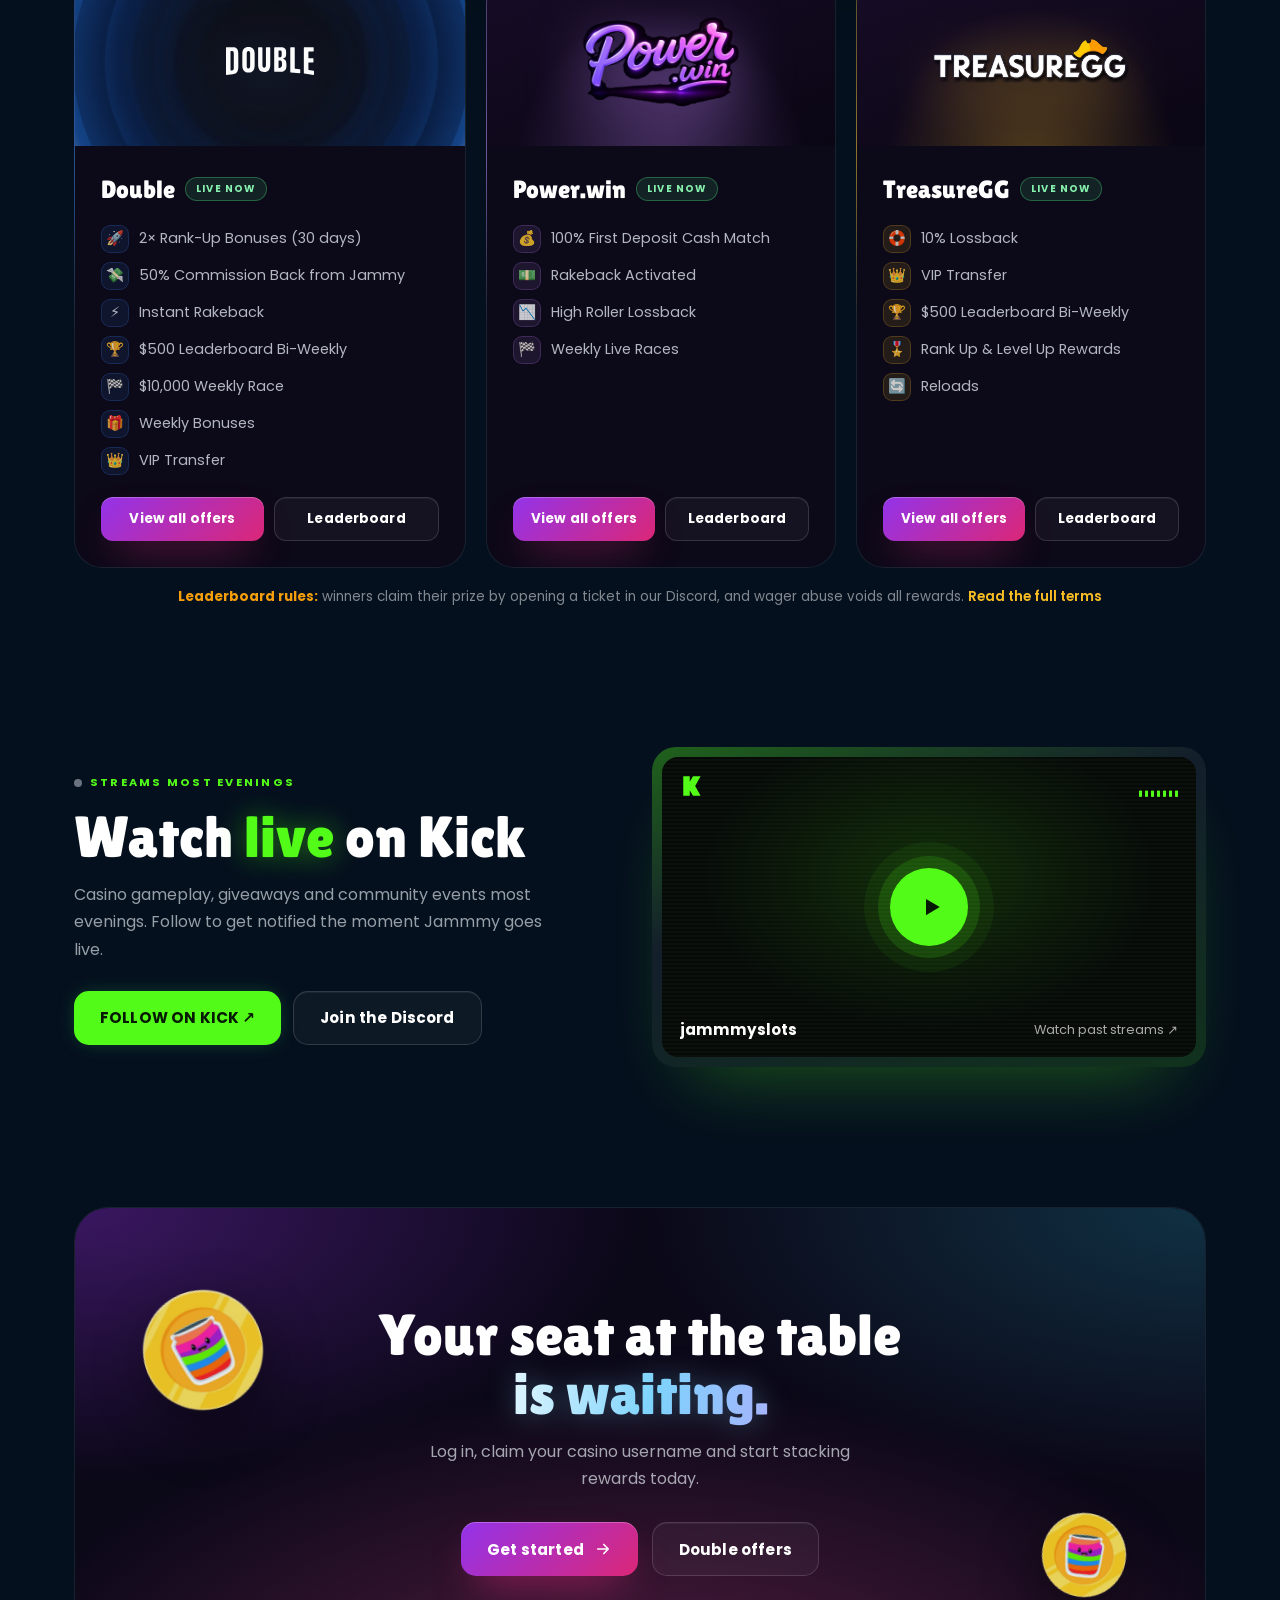
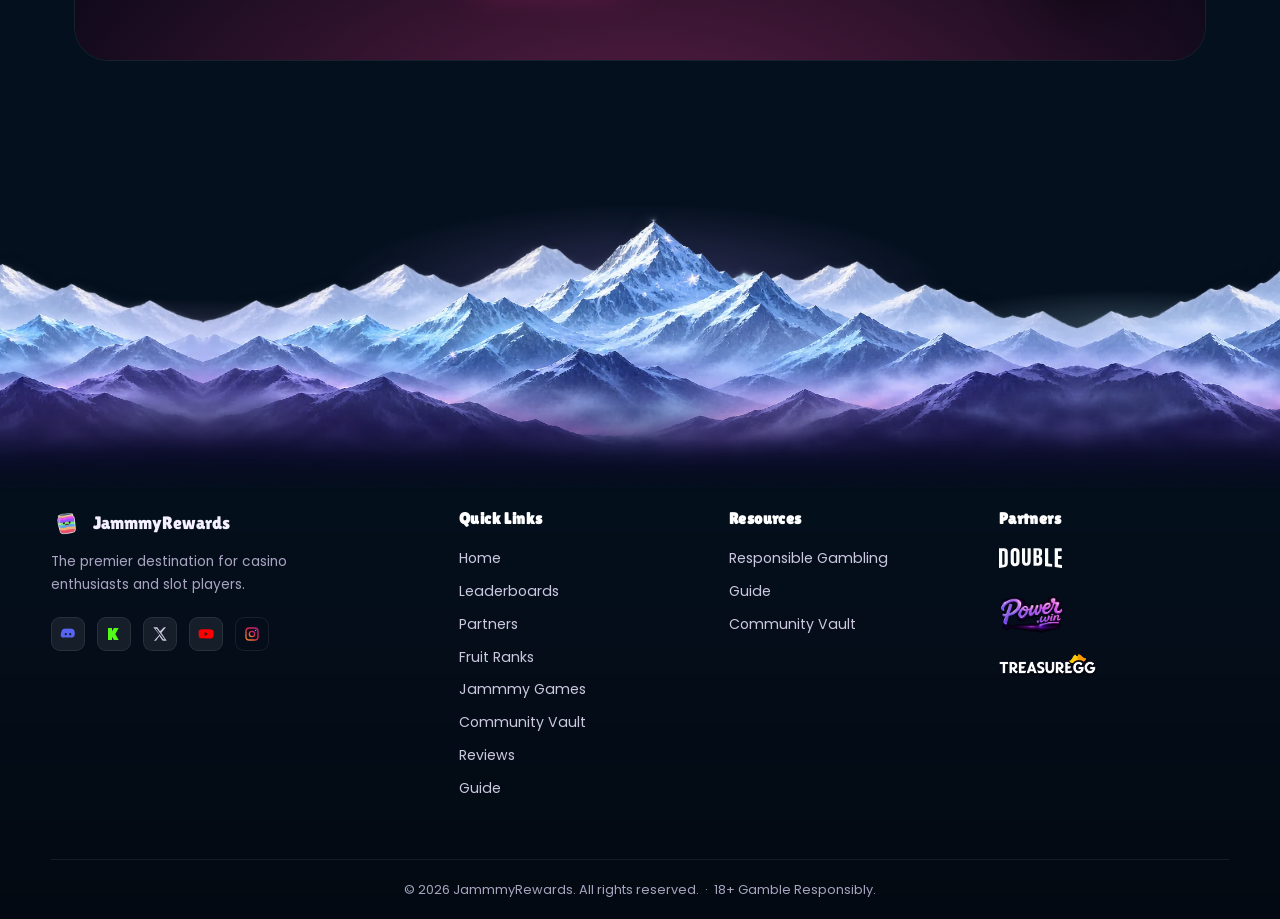
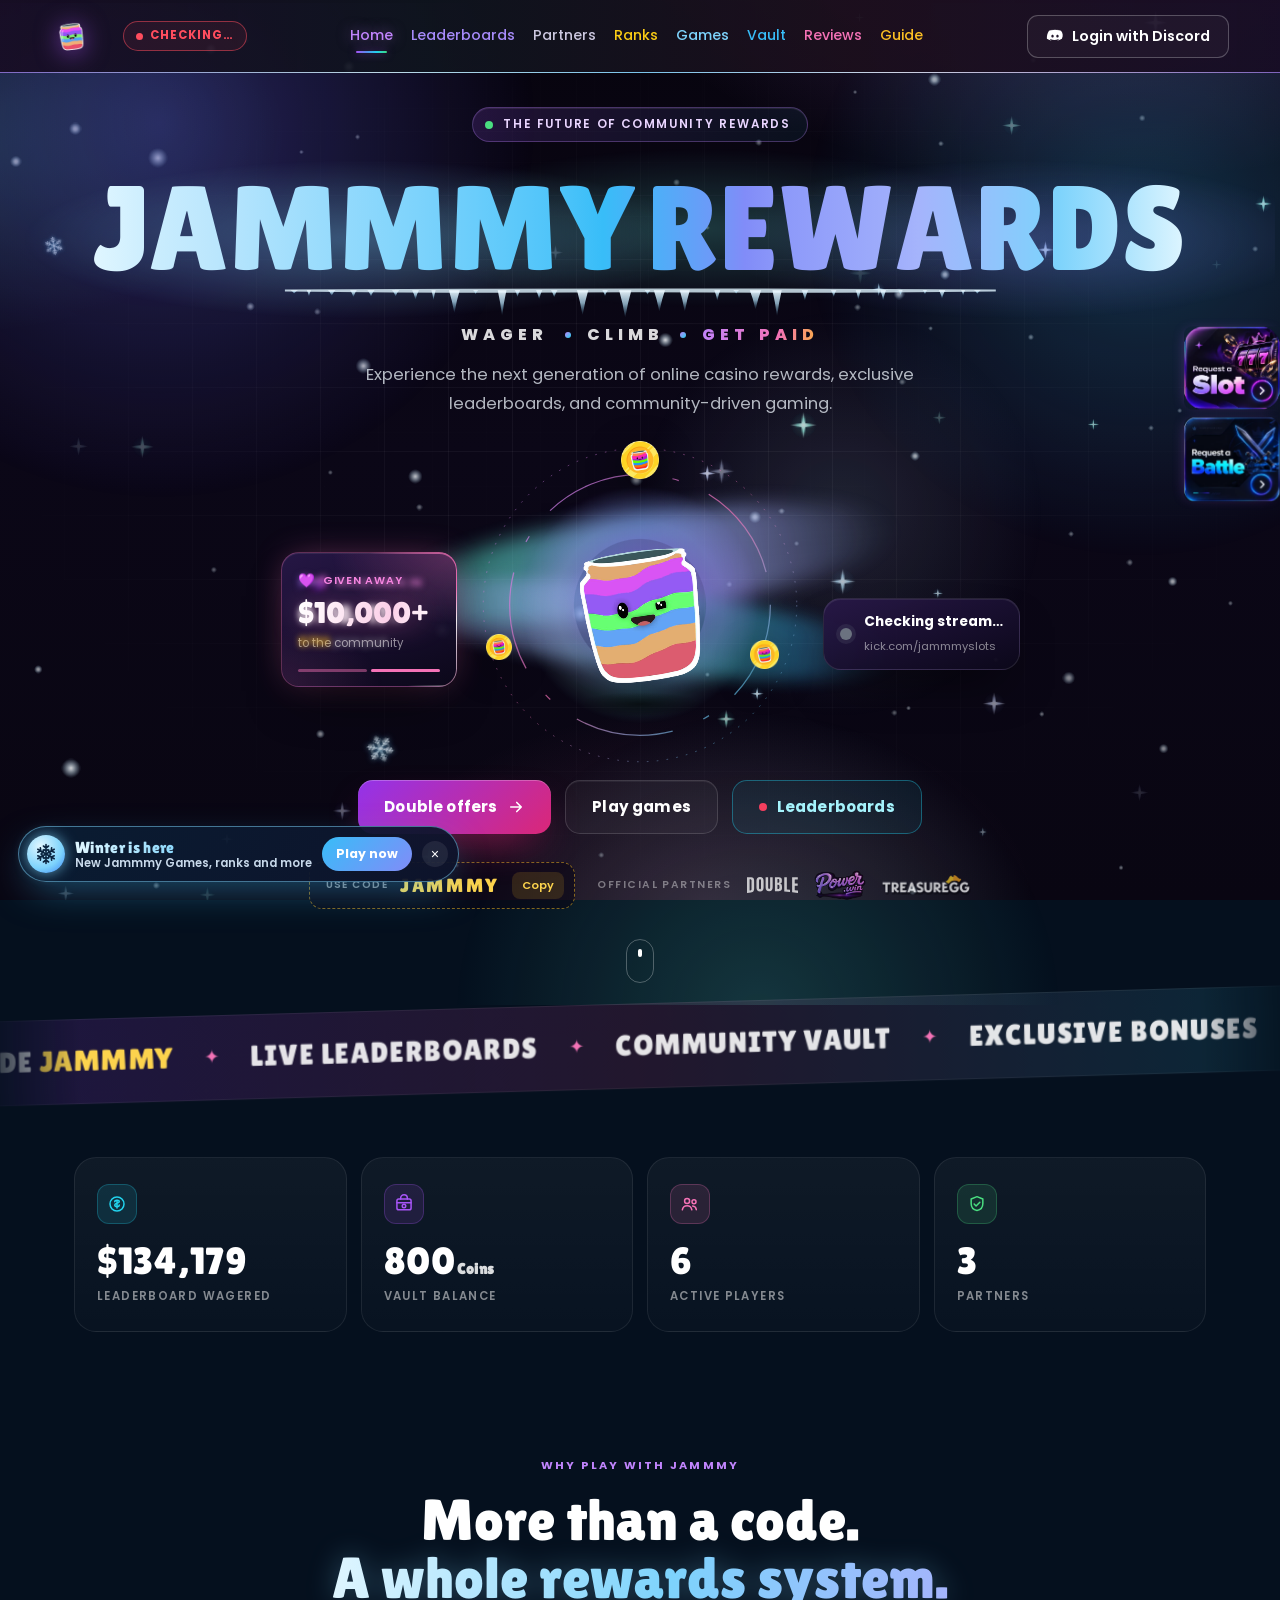
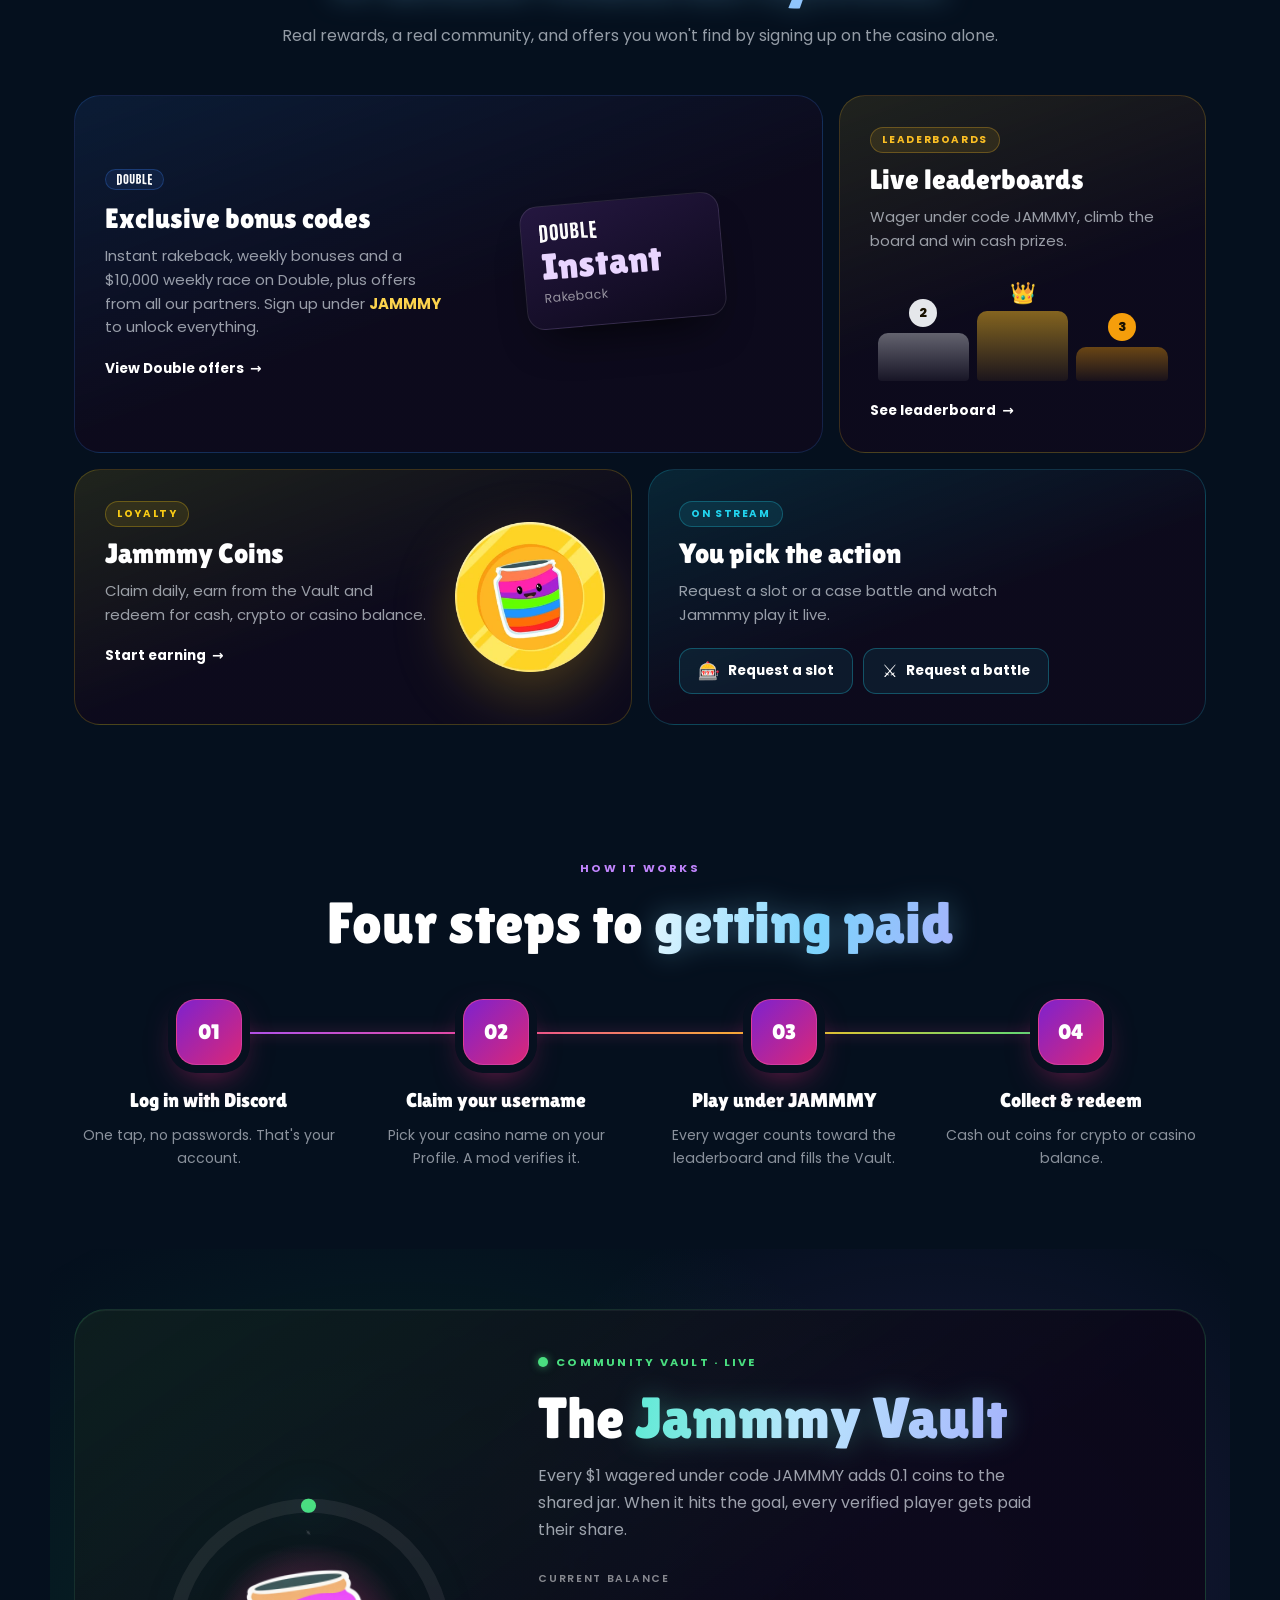
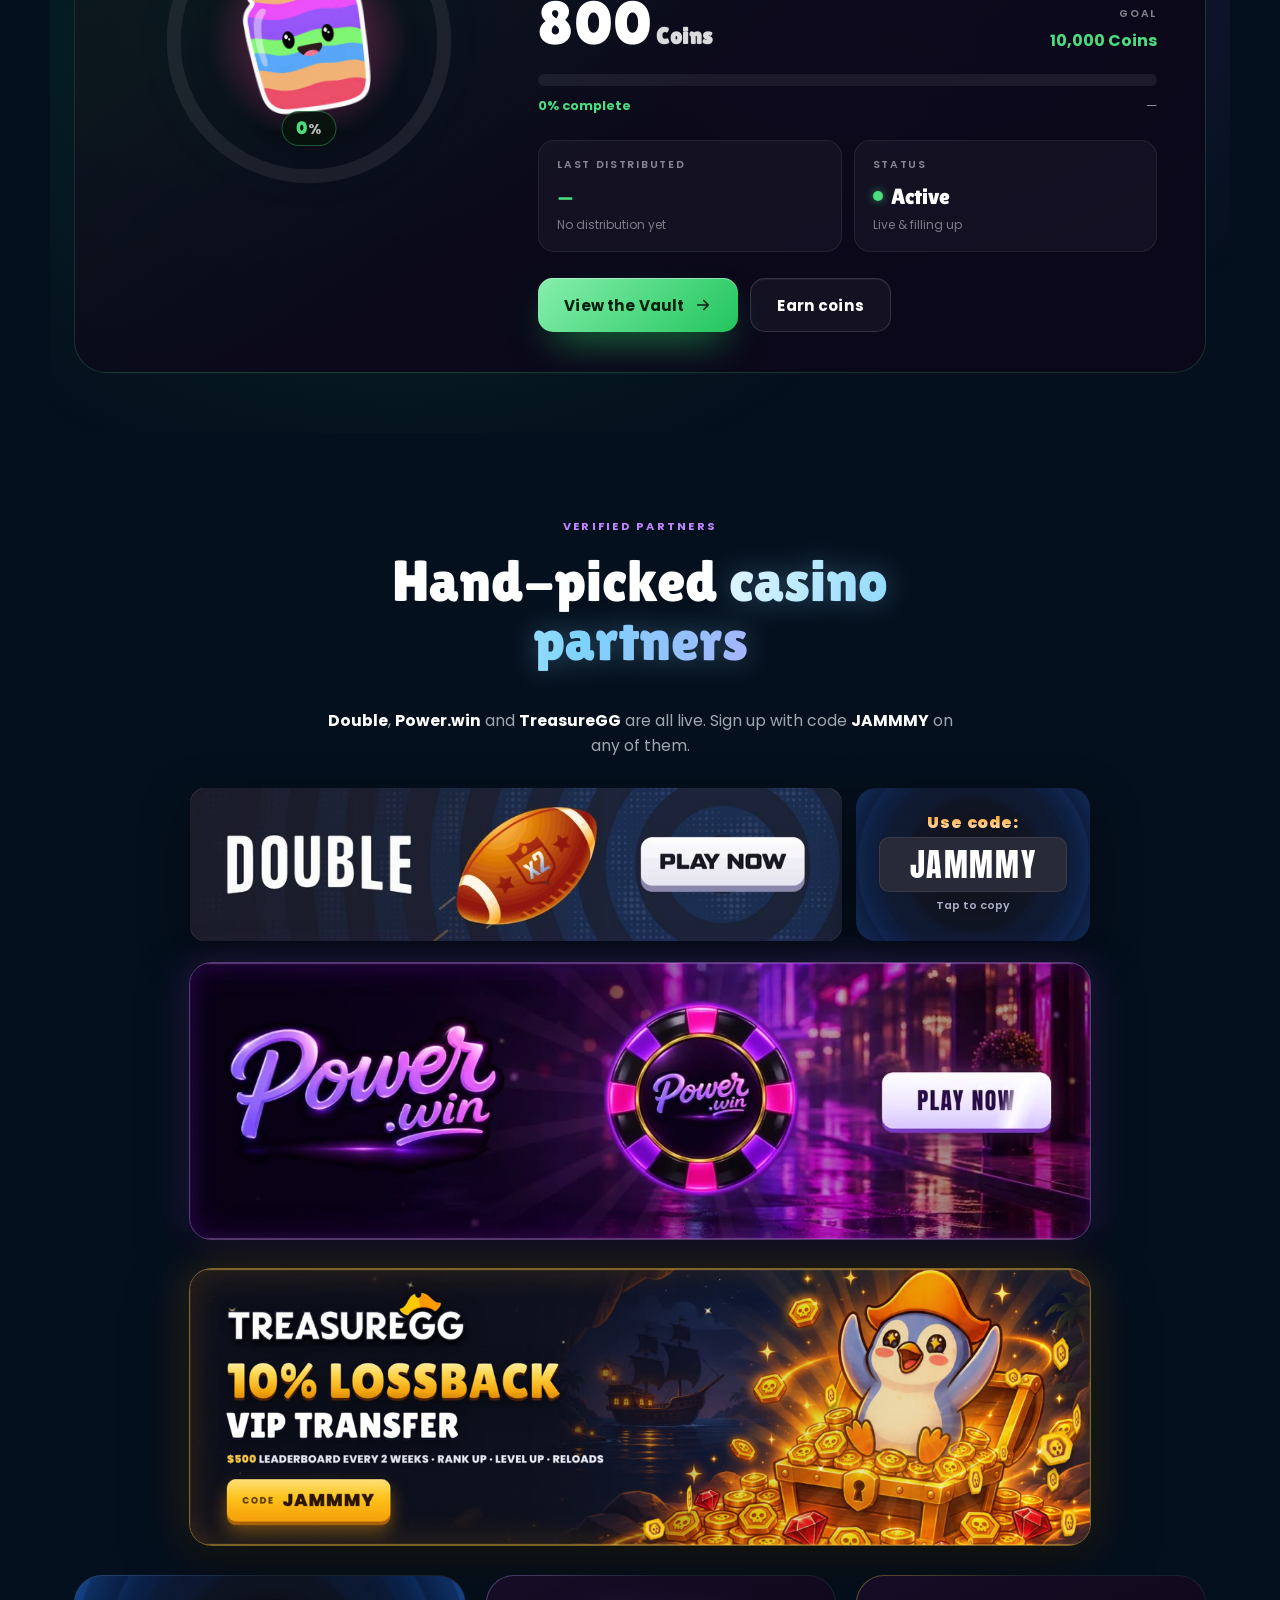
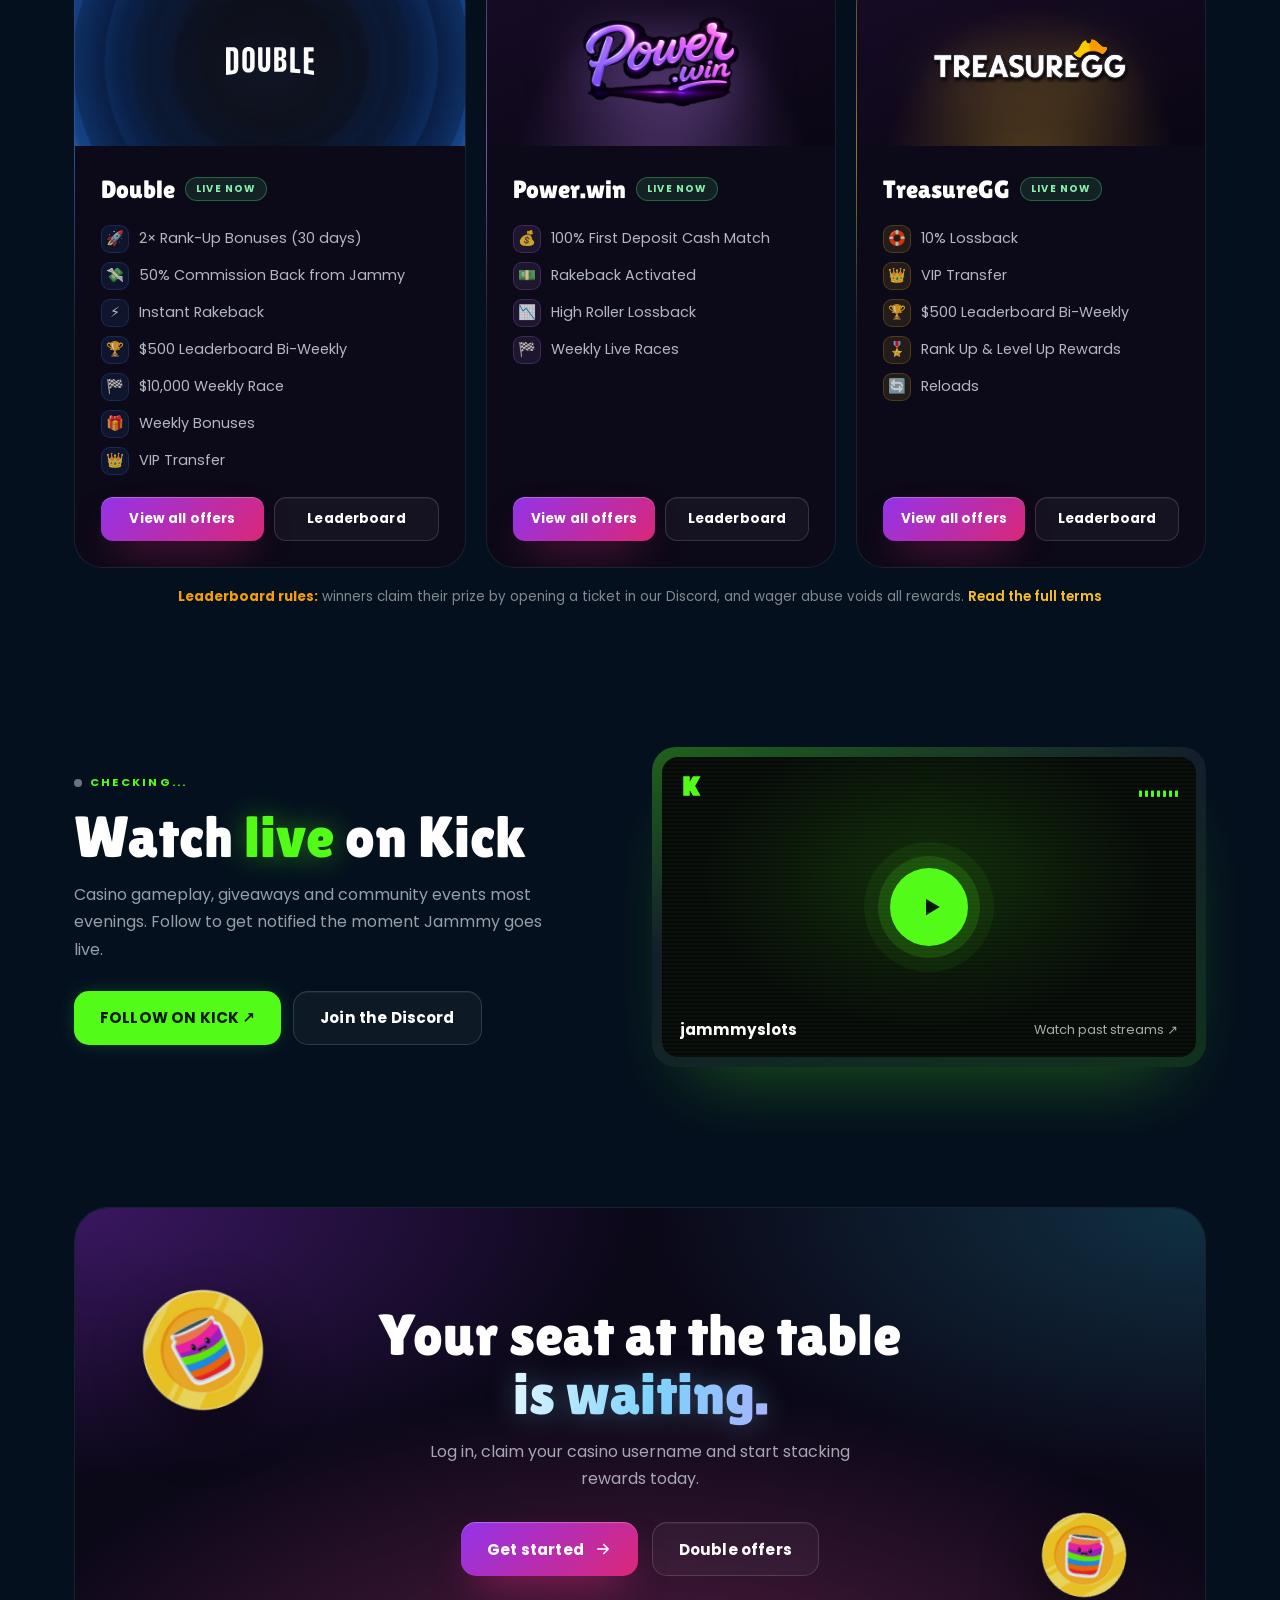
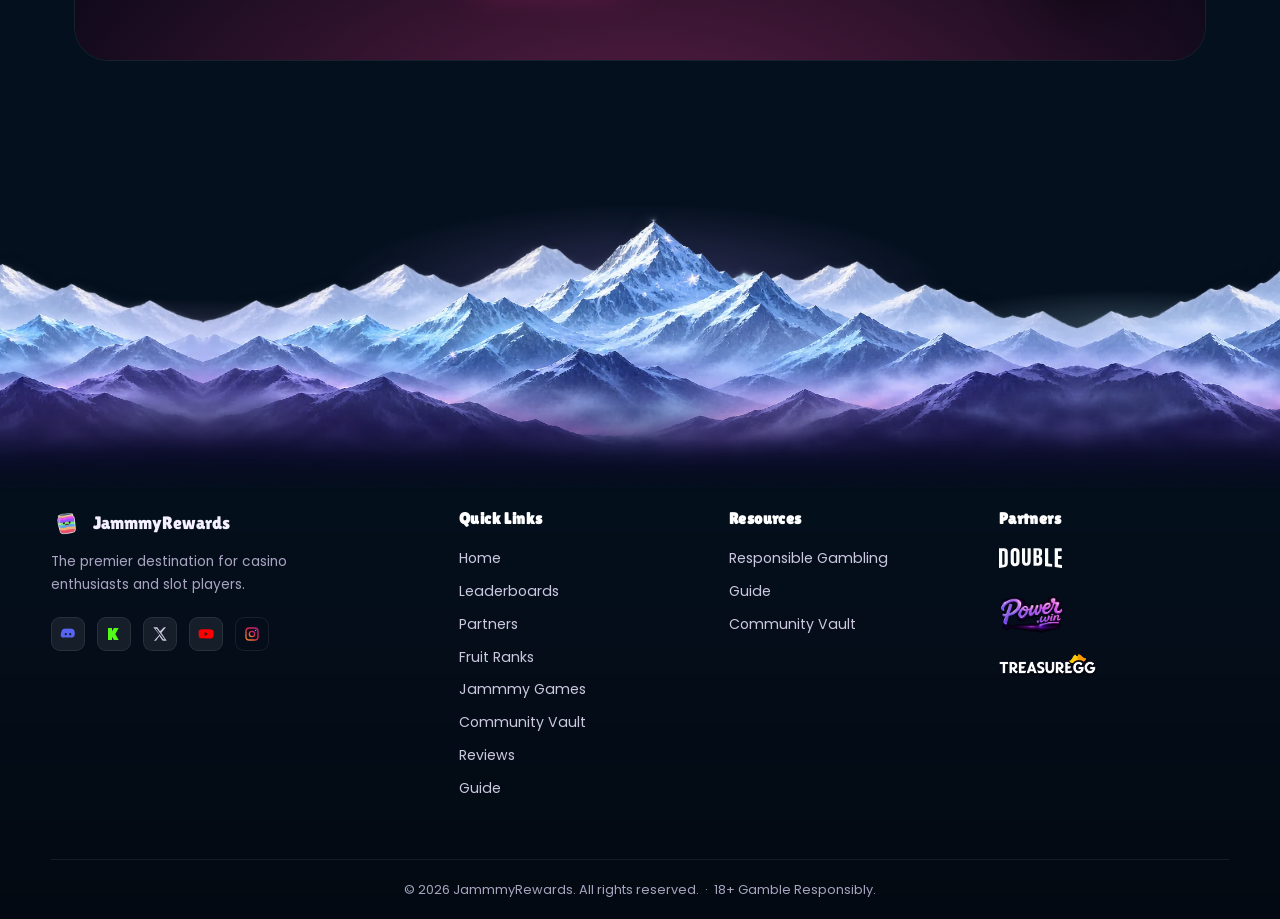
